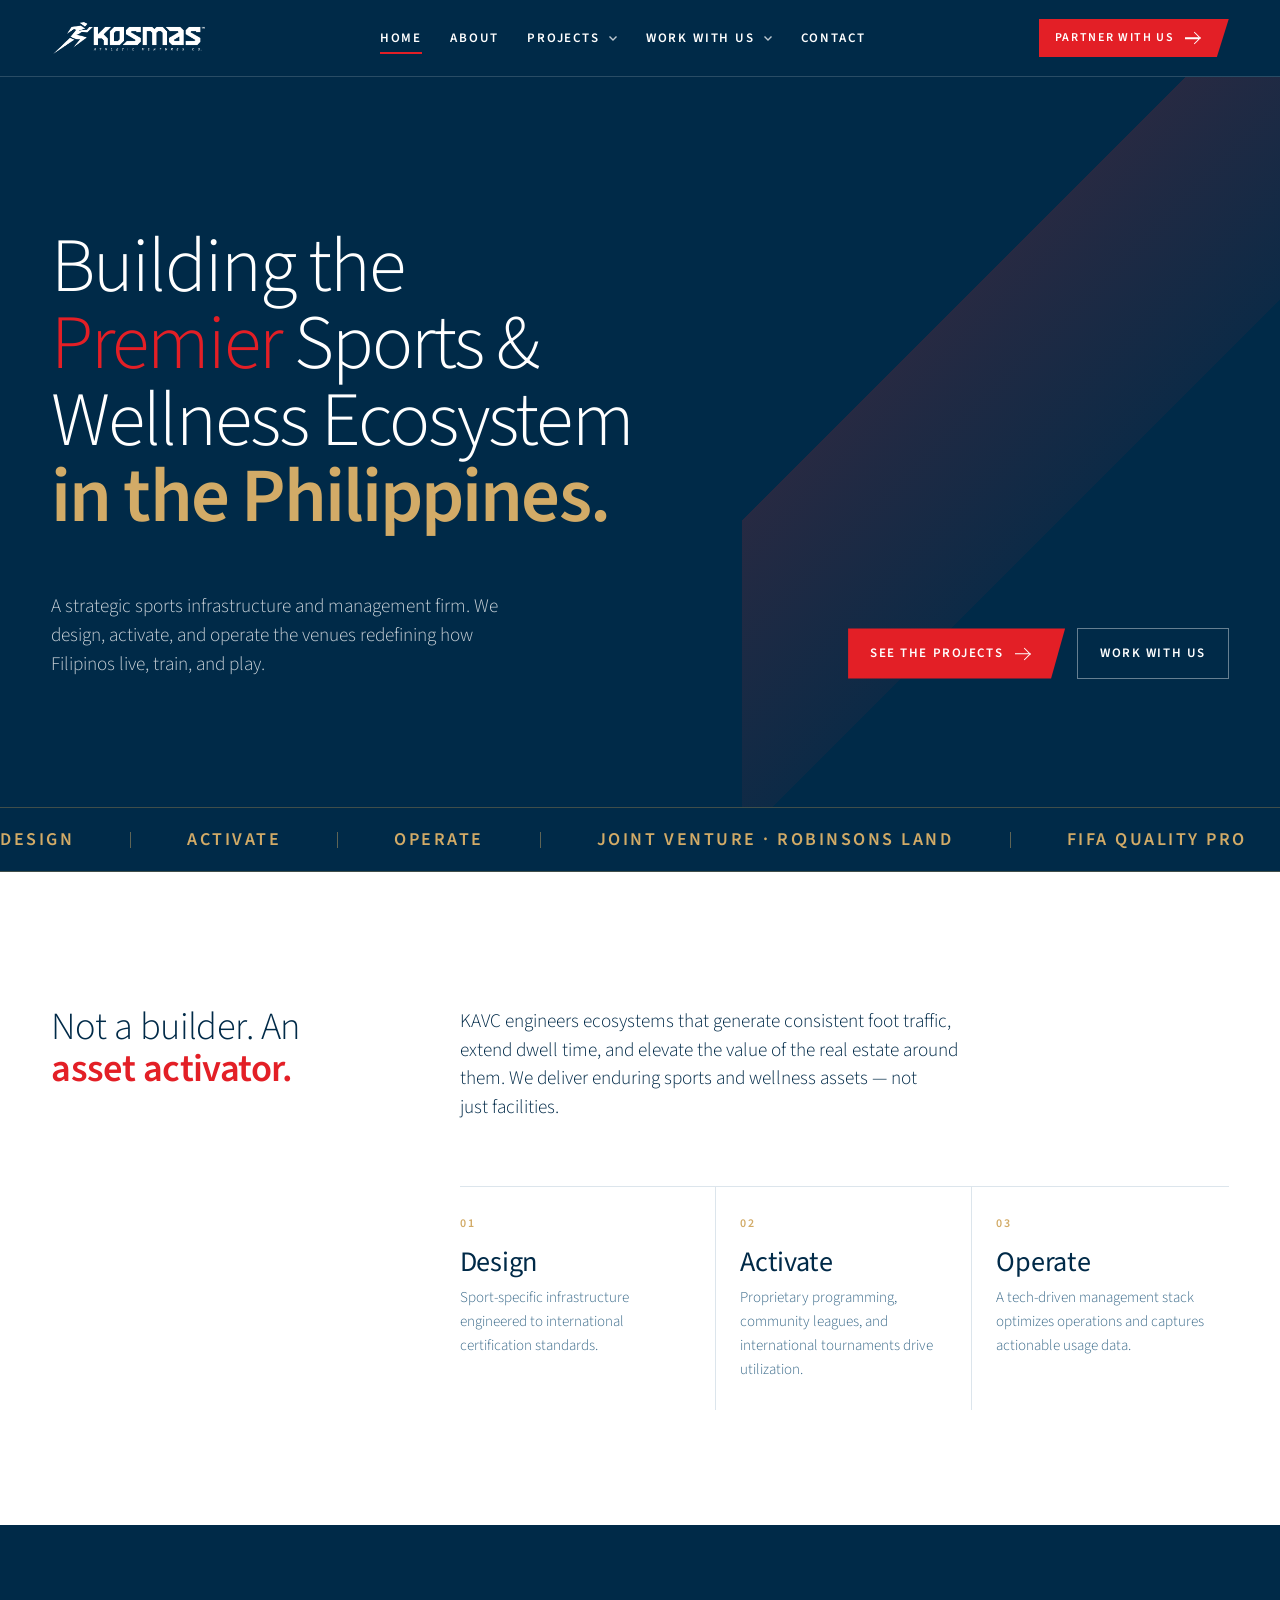
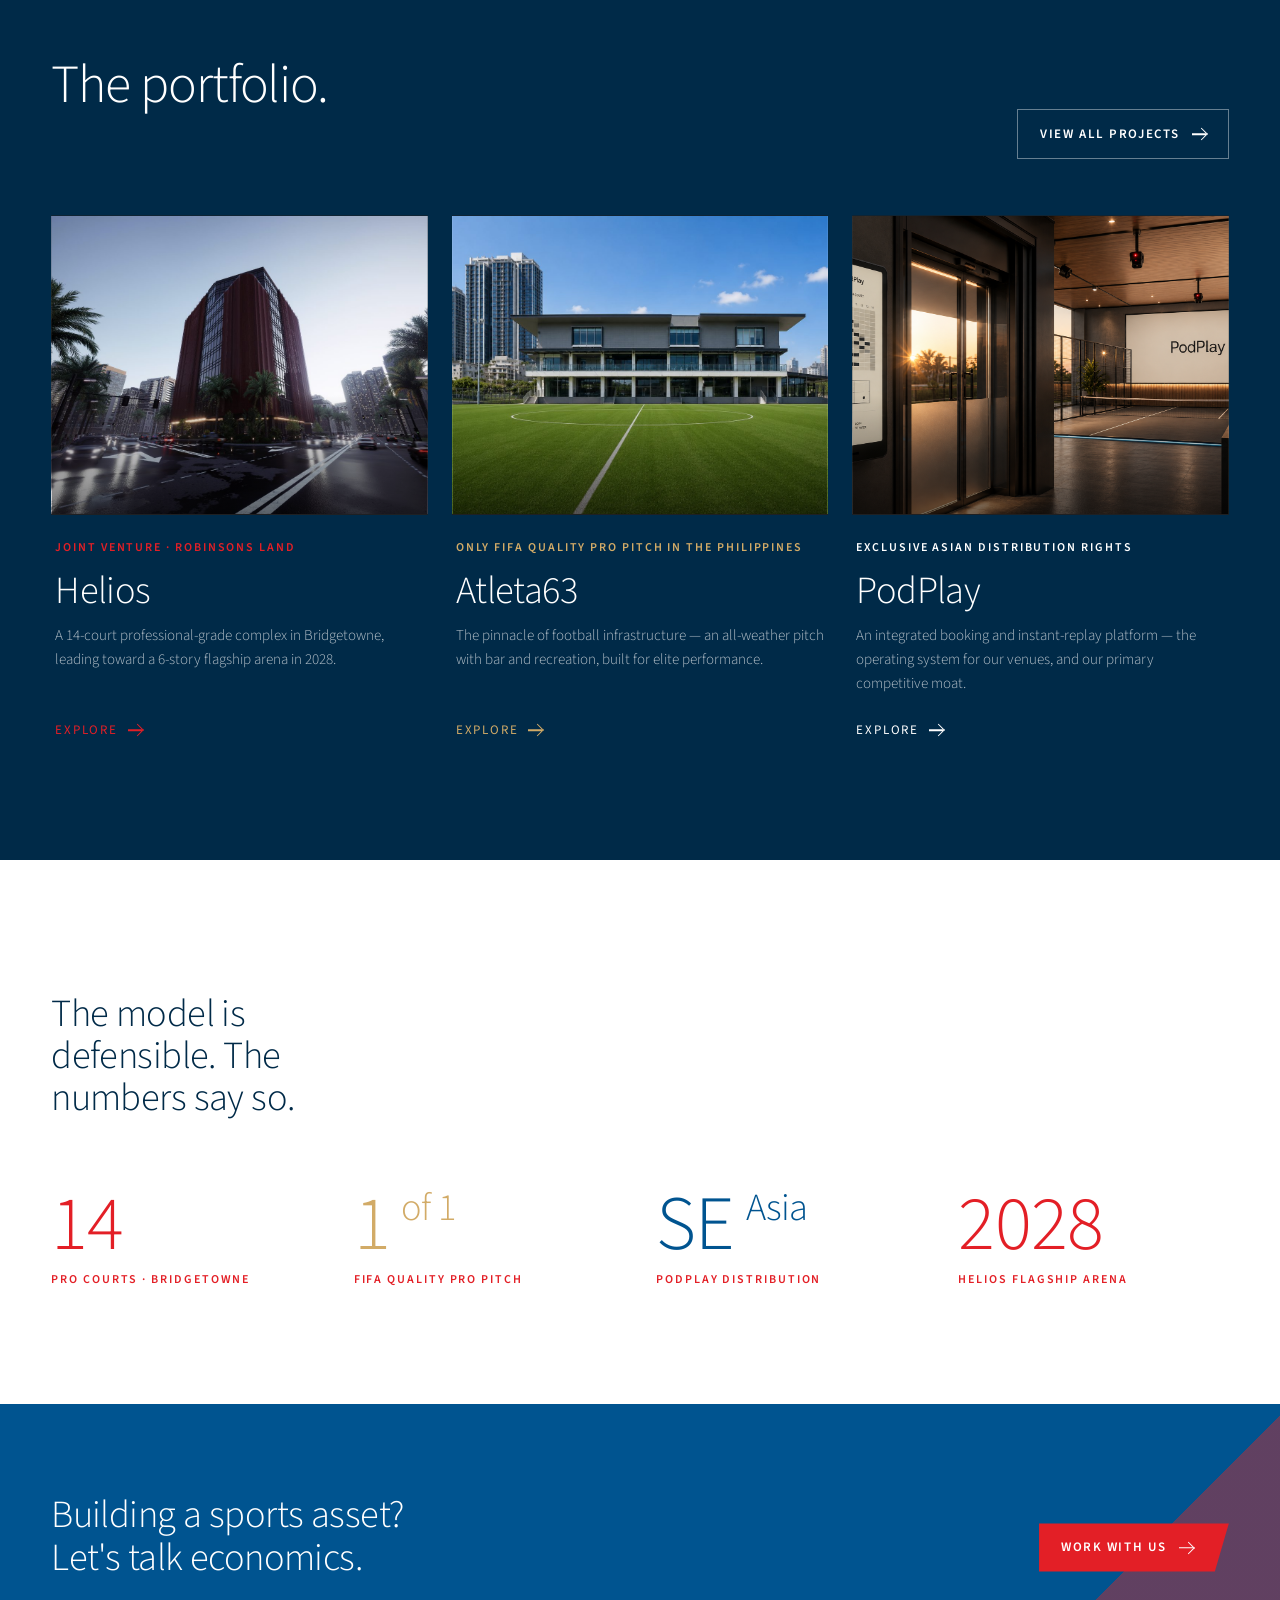
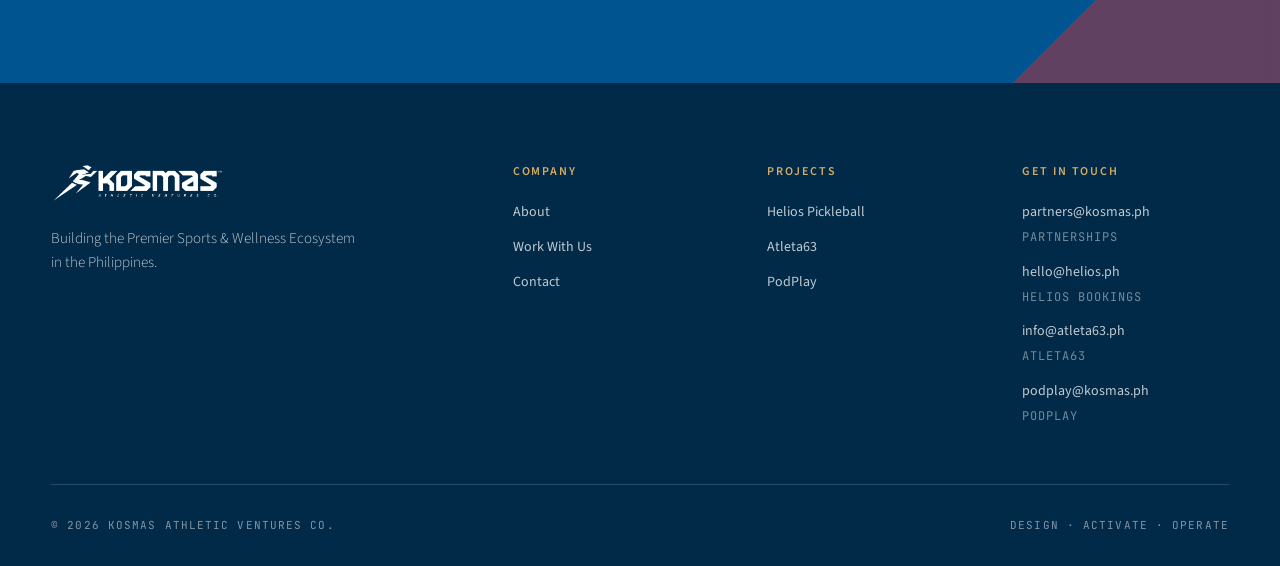
==== general/company/website/site/index.html @ 508c0d1a "add: Kosmas website source (KAN-22) + Netlify deploy config - general/company/website/site/  -> Netl" ====
<!DOCTYPE html>
<html>
<head>
  <meta charset="utf-8">
  <title>Kosmas Athletic Ventures Co. — Dev</title>
  <style>
    * { margin: 0; padding: 0; box-sizing: border-box; }
    body { background: #005490; display: flex; align-items: center; justify-content: center; min-height: 100vh; font-family: -apple-system, BlinkMacSystemFont, sans-serif; }
    #__bundler_loading { position: fixed; bottom: 20px; right: 20px; font: 13px/1.4 -apple-system, BlinkMacSystemFont, sans-serif; color: #666; background: #fff; padding: 8px 14px; border-radius: 8px; box-shadow: 0 1px 4px rgba(0,0,0,0.12); z-index: 10000; }
    #__bundler_thumbnail { position: fixed; inset: 0; width: 100%; height: 100%; display: flex; align-items: center; justify-content: center; background: #005490; z-index: 9999; }
    #__bundler_thumbnail svg { width: 100%; height: 100%; object-fit: contain; }
    #__bundler_placeholder { color: #999; font-size: 14px; }
  </style>
  <noscript>
    <style>#__bundler_loading { display: none; }</style>
    <div style="position:fixed;bottom:12px;left:12px;font:13px/1.4 -apple-system,BlinkMacSystemFont,sans-serif;color:#999;background:rgba(255,255,255,0.9);padding:6px 12px;border-radius:6px;box-shadow:0 1px 4px rgba(0,0,0,0.08);z-index:10000;">
      This page requires JavaScript to display.
    </div>
  </noscript>
</head>
<body>
  <div id="__bundler_thumbnail">
    <svg viewBox="0 0 240 240" xmlns="http://www.w3.org/2000/svg">
      <rect width="240" height="240" fill="#005490"></rect>
      <polygon points="0,0 120,0 0,90" fill="#E31F26"></polygon>
      <text x="120" y="135" font-family="Source Sans 3, sans-serif" font-size="56" font-weight="300" fill="#FFFFFF" text-anchor="middle" letter-spacing="2">KOSMAS</text>
      <text x="120" y="165" font-family="Source Sans 3, sans-serif" font-size="14" font-weight="600" fill="#D2AB67" text-anchor="middle" letter-spacing="4">ATHLETIC VENTURES</text>
    </svg>
  </div>
  <div id="__bundler_loading">Unpacking...</div>

  <script>
    
document.addEventListener('DOMContentLoaded', async function() {
  const loading = document.getElementById('__bundler_loading');
  function setStatus(msg) { if (loading) loading.textContent = msg; }

  // Error sink persists across replaceWith since it's on window, not the DOM.
  window.addEventListener('error', function(e) {
    var p = document.body || document.documentElement;
    var d = document.getElementById('__bundler_err') || p.appendChild(document.createElement('div'));
    d.id = '__bundler_err';
    d.style.cssText = 'position:fixed;bottom:12px;left:12px;right:12px;font:12px/1.4 ui-monospace,monospace;background:#2a1215;color:#ff8a80;padding:10px 14px;border-radius:8px;border:1px solid #5c2b2e;z-index:99999;white-space:pre-wrap;max-height:40vh;overflow:auto';
    d.textContent = (d.textContent ? d.textContent + String.fromCharCode(10) : '') +
      '[bundle] ' + (e.message || e.type) +
      (e.filename ? ' (' + e.filename.slice(0, 60) + ':' + e.lineno + ')' : '');
  }, true);

  try {
    const manifestEl = document.querySelector('script[type="__bundler/manifest"]');
    const templateEl = document.querySelector('script[type="__bundler/template"]');
    if (!manifestEl || !templateEl) {
      setStatus('Error: missing bundle data');
      console.error('[bundler] Missing script tags — manifestEl:', !!manifestEl, 'templateEl:', !!templateEl);
      return;
    }

    const manifest = JSON.parse(manifestEl.textContent);
    let template = JSON.parse(templateEl.textContent);

    const uuids = Object.keys(manifest);
    setStatus('Unpacking ' + uuids.length + ' assets...');

    const blobUrls = {};
    await Promise.all(uuids.map(async (uuid) => {
      const entry = manifest[uuid];
      try {
        const binaryStr = atob(entry.data);
        const bytes = new Uint8Array(binaryStr.length);
        for (let i = 0; i < binaryStr.length; i++) bytes[i] = binaryStr.charCodeAt(i);

        let finalBytes = bytes;
        if (entry.compressed) {
          if (typeof DecompressionStream !== 'undefined') {
            const ds = new DecompressionStream('gzip');
            const writer = ds.writable.getWriter();
            const reader = ds.readable.getReader();
            writer.write(bytes);
            writer.close();
            const chunks = [];
            let totalLen = 0;
            while (true) {
              const { done, value } = await reader.read();
              if (done) break;
              chunks.push(value);
              totalLen += value.length;
            }
            finalBytes = new Uint8Array(totalLen);
            let offset = 0;
            for (const chunk of chunks) { finalBytes.set(chunk, offset); offset += chunk.length; }
          } else {
            console.warn('DecompressionStream not available, asset ' + uuid + ' may not render');
          }
        }

        blobUrls[uuid] = URL.createObjectURL(new Blob([finalBytes], { type: entry.mime }));
      } catch (err) {
        console.error('Failed to decode asset ' + uuid + ':', err);
        blobUrls[uuid] = URL.createObjectURL(new Blob([], { type: entry.mime }));
      }
    }));

    const extResEl = document.querySelector('script[type="__bundler/ext_resources"]');
    const extResources = extResEl ? JSON.parse(extResEl.textContent) : [];
    const resourceMap = {};
    for (const entry of extResources) {
      if (blobUrls[entry.uuid]) resourceMap[entry.id] = blobUrls[entry.uuid];
    }

    setStatus('Rendering...');
    for (const uuid of uuids) template = template.split(uuid).join(blobUrls[uuid]);

    // Strip integrity + crossorigin — blob URLs from a file:// document inherit
    // a null origin, so crossorigin forces a CORS fetch that SRI then rejects.
    // The manifest bytes are ours; SRI protects against CDN compromise, not this.
    template = template.replace(/\s+integrity="[^"]*"/gi, '').replace(/\s+crossorigin="[^"]*"/gi, '');

    const resourceScript = '<script>window.__resources = ' +
      JSON.stringify(resourceMap).split('</' + 'script>').join('<\\/' + 'script>') +
      ';</' + 'script>';
    // Inject after <head> so the DOCTYPE stays first; prepending the script
    // would push the parser into quirks mode. DOMParser always emits a <head>
    // (synthesizing one if the source HTML omitted it) but may carry
    // attributes through, so match the full opening tag. slice() rather than
    // replace() keeps us clear of $-pattern substitution in resourceScript.
    const headOpen = template.match(/<head[^>]*>/i);
    if (headOpen) {
      const i = headOpen.index + headOpen[0].length;
      template = template.slice(0, i) + resourceScript + template.slice(i);
    }

    // Parse the template and swap the root element. Scripts inserted via
    // DOMParser/replaceWith are inert per spec — re-create each with
    // createElement so they execute, awaiting onload for src scripts to
    // preserve ordering (React before ReactDOM before Babel before text/babel).
    const doc = new DOMParser().parseFromString(template, 'text/html');
    document.documentElement.replaceWith(doc.documentElement);
    const dead = Array.from(document.scripts);
    for (const old of dead) {
      const s = document.createElement('script');
      for (const a of old.attributes) s.setAttribute(a.name, a.value);
      s.textContent = old.textContent;
      // text/babel scripts with a src: fetch and inline. transformScriptTags
      // does XHR against the src, but blob:null/ from a file:// origin is
      // silently dropped. Inlining makes it a plain inline babel script,
      // which transformScriptTags handles unconditionally.
      if ((s.type === 'text/babel' || s.type === 'text/jsx') && s.src) {
        const r = await fetch(s.src);
        s.textContent = await r.text();
        s.removeAttribute('src');
      }
      const p = s.src ? new Promise(function(r) { s.onload = s.onerror = r; }) : null;
      old.replaceWith(s);
      if (p) await p;
    }
    // Babel standalone auto-transforms type=text/babel on DOMContentLoaded,
    // which fired before we swapped the document. Trigger manually if present.
    if (window.Babel && typeof window.Babel.transformScriptTags === 'function') {
      window.Babel.transformScriptTags();
    }
  } catch (err) {
    setStatus('Error unpacking: ' + err.message);
    console.error('Bundle unpack error:', err);
  }
});

  </script>

  <script type="__bundler/manifest">
{"abbbc58f-84c5-4ae0-a3ba-e3c9ffb75ce7":{"mime":"image/png","compressed":false,"data":"[base64]/HPbyVt6qSd/p826eram1EfEXFEQQYVFKQweCEMDIggiKIgCIoiymDb6UkmkyFOZqbViGYc0nF6Oki8MRdCczHQghctgs2NLSxShJUHErCFVhIa2qY/2XXHOXOaNmcl55zv+e39esGP9awHzj7viw/7Zm1YrfceAAAAAAAAAAAAAAAAAAAAAAAAAAAAAAAAAAAAAAAAAAAAAAB4o6Y3/[base64]/LQvK3PVvcCAAAAAAAAAAAAAAAAAAAAAAAAAAAAAAAAAABw8/TeqxMYSDMY9mitVScAAAAAAAAAN9FxOfxUkiXJ6fn15Py8+t27b/BHvZLk00l+ed7W7RZnAwAAAAAAAAAAAAAAAAAAAAAAAAAAAAAAAAAAcBv03qsTGEgzGPZorVUnAAAAAAAAADfouBzuTnJ/kpPrzpLk9Pzz227yf/vdJE8keXje1u0m/[base64]/JdefV79+Sy+elJI8leXTe1q9XxwAAAAAAAAAAAAAAAAAAAAAAAAAAAAAAAAAAAPCj9d6rExhIMxj2aK1VJwAAAAAAAMAd4bgc3pHk5JqzJDm95v6DZ4/YqjvvYC8leSzJo/O2fr06BgAAAAAAAAAAAAAAAAAAAAAAAAAAAAAAAAAAgB/We69OYCDNYNijNe/9BAAAAAAA4HI4LoefSnKaZElycn6Wa757d3XjBfFSkl9P8pvztn6zOgYAAAAAAAAAAAAAAAAAAAAAAAAAAAAAAAAAAIA/0HuvTmAgzWDYo7VWnQAAAAAAAABv2nE53J3kQ0lOrjlLktNrrvdUd14y30ryybMzb+s3q2MAAAAAAAAAAAAAAAAAAAAAAAAAAAAAAAAAAABIeu/VCQykGQx7tNaqEwAAAAAAAOB1HZfDH0ly8hpnSXKa5P4kd1V38pq+leQ3zs68rS9WxwAAAAAAAAAAAAAAAAAAAAAAAAAAAAAAAAAAAFxmvffqBAbSDIY9WmvVCQAAAAAAAJDjcnhPkpPrzpLk9Pz6/[base64]/P2/rt6hgAAAAAAAAAAAAAAAAAAAAAAAAAAAAAAAAAAIDLoPdencBAmsGwR2utOgEAAAAAAIA73HE5/GSSk/OzJDm97npfdSNDeyHJI0ken7f129UxAAAAAAAAAAAAAAAAAAAAAAAAAAAAAAAAAAAAF1nvvTqBgTSDYY/WWnUCAAAAAAAAxY7L4YNJliQn151Xv3tXdSOXwgtJHkjyxLyt36mOAQAAAAAAAAAAAAAAAAAAAAAAAAAAAAAAAAAAuIh679UJDKQZDHu01qoTAAAAAAAAuIWOy+HuJHOSk/OzJDk9v7763T3VnXCN55I8nOSJeVu/Ux0DAAAAAAAAAAAAAAAAAAAAAAAAAAAAAAAAAABwkfTeqxMYSDMY9mitVScAAAAAAADwJhyXw08kObnuLElOz68fSjJVd8Ib8FySB5P8zryt36uOAQAAAAAAAAAAAAAAAAAAAAAAAAAAAAAAAAAAuAh679UJDKQZDHu01qoTAAAAAAAA+DGOy+G9SU6uOUuS0/[base64]/Pb9+OMnd1Z0wmK8meTDJk/[base64]/PryTXnrdWdwA17JskDSZ6at9WDcwAAAAAAAAAAAAAAAAAAAAAAAAAAAAAAAAAAgNfQu9e9ceOawbBHa606AQAAAAAA4JY4Lod7k5wkWZKcXnc9+/7+JFN1J3DTPZPkY/O2/tfqEAAAAAAAAAAAAAAAAAAAAAAAAAAAAAAAAAAAgDtN7706gYE0g2GP1lp1AgAAAAAAwBtyXA7vS3JyfpYkp+fXV797b3UjUOpLSa7M2/q56hAAAAAAAAAAAAAAAAAAAAAAAAAAAAAAAAAAAIA7Re+9OoGBNINhj9ZadQIAAAAAAMAPOS6Hu5Lcl+Q0yZLk5Pxce/[base64]/r56hAAAAAAAAAAAAAAAAAAAAAAAAAAAAAAAAAAAIDbrfdencBAmsGwR2utOgEAAAAAABjMcTmcPWD4QJLTJCfnZ7nm89n5yepOgNfx+0k+Nm/rF6tDAAAAAAAAAAAAAAAAAAAAAAAAAAAAAAAAAAAAbpfee3UCA2kGwx6tnb33FgAAAAAA4A8cl8Nbknw4yZLk9Px6cs05u39rdSfATfJ0kivztn6xOgQAAAAAAAAAAAAAAAAAAAAAAAAAAAAAAAAAAOBW671XJzCQZjDs0VqrTgAAAAAAAG6z43J4e5Ilycn5Ob3u/v6zxwjVnQC32dNJ/uW8rf+jOgQAAAAAAAAAAAAAAAAAAAAAAAAAAAAAAAAAAOBW6b1XJzCQZjDs0Zp34gIAAAAAwEV1XA4/k+QjSZYkJ9ec91S3AdzBnkrywLytX64OAQAAAAAAAAAAAAAAAAAAAAAAAAAAAAAAAAAAuNl679UJDKQZDHu01qoTAAAAAACAW+S4HN6W5JEk/7i6BWBATyW5Mm/rM9UhAAAAAAAAAAAAAAAAAAAAAAAAAAAAAAAAAAAAN0vvvTqBgTSDYY/[base64]/muTBeVufrY4BAAAAAAAAAAAAAAAAAAAAAAAAAAAAAAAAAADYq/ez17LBjWkGwx6tteoEAAAAAADgNjsuhz+W5GqSn61uARjUK+e/Rx+at/[base64]/m1eVu/[base64]/EJ1C8AF860kn0zyG/O2/p/qGAAAAAAAAAAAAAAAAAAAAAAAAAAAAAAAAAAA4OLqvVcnMJBmMOzRWqtOAAAAAAAABnNcDn8nyb9J8vbqFoAL5htJHk3y2LytL1bHAAAAAAAAAAAAAAAAAAAAAAAAAAAAAAAAAAAAF0/vvTqBgTSDYY/WWnUCAAAAAAAwoONy+OkkV5P8heoWgAvoG0keTfLYvK0vVscAAAAAAAAAAAAAAAAAAAAAAAAAAAAAAAAAAAAXR++9OoGBNINhj9ZadQIAAAAAADCo43K4K8lHk/xSkrPPANxc/zvJw0ken7f129UxAAAAAAAAAAAAAAAAAAAAAAAAAAAAAAAAAADA+Hrv1QkMpBkMe7TWqhMAAAAAAIDBHZfDzyb5bJI/Wt0CcEG9kOSRJI/P2/rt6hgAAAAAAAAAAAAAAAAAAAAAAAAAAAAAAAAAAGBcvffqBAbSDIY9WmvVCQAAAAAAwAVwXA5vT/KbSf5+dQvABfZCkl9J8lvztn6nOgYAAAAAAAAAAAAAAAAAAAAAAAAAAAAAAAAAABhP7706gYE0g2GP1lp1AgAAAAAAcIEcl8PPJ/ntJO+tbgG4wJ5L8nCSJ+Zt/U51DAAAAAAAAAAAAAAAAAAAAAAAAAAAAAAAAAAAMI7ee3UCA2kGwx6tteoEAAAAAADggjkuh/[base64]/O2fq86BgAAAAAAAAAAAAAAAAAAAAAAAAAAAAAAAAAAuPP03qsTGEgzGPZorVUnAAAAAAAAF9xxOdyT5KEk/+zs8UR1D8AlsCb5RJIn5239fnUMAAAAAAAAAAAAAAAAAAAAAAAAAAAAAAAAAABw5+i9VycwkGYw7NGad9cCAAAAAAC3x3E5/NUkv5vkQ9UtAJfEV5M8mOTJeVu/Xx0DAAAAAAAAAAAAAAAAAAAAAAAAAAAAAAAAAADU671XJzCQZjDs0VqrTgAAAAAAAC6R43J4d5J/n+RvVLcAXCJfTfLRJP9l3lZ/VAAAAAAAAAAAAAAAAAAAAAAAAAAAAAAAAAAAAJdY715pxo1rBsMerbXqBAAAAAAA4BI6Loe/neSxJO+obgG4RJ5J8kCSp+Zt9ccFAAAAAAAAAAAAAAAAAAAAAAAAAAAAAAAAAABwCfXuVWbcuGYw7NFaq04AAAAAAAAuqeNyOE1yNclfqm4BuGSeSXJl3tanqkMAAAAAAAAAAAAAAAAAAAAAAAAAAAAAAAAAAIDbq/dencBAmsGwR2utOgEAAAAAALjEjsvhriS/mORKkrurewAumS+d/f6dt/Vz1SEAAAAAAAAAAAAAAAAAAAAAAAAAAAAAAAAAAMDt0XuvTmAgzWDYo7VWnQAAAAAAAJDjcvjzST6b5I9XtwBcQl9KcmXe1s9VhwAAAAAAAAAAAAAAAAAAAAAAAAAAAAAAAAAAALdW7706gYE0g2GP1lp1AgAAAAAAwA8cl8O9SX49yT+obgG4pP5bko/P2/r56hAAAAAAAAAAAAAAAAAAAAAAAAAAAAAAAAAAAODW6L1XJzCQZjDs0VqrTgAAAAAAAPhDjsvhryd5Isn7qlsALqkvJLkyb+vnq0MAAAAAAAAAAAAAAAAAAAAAAAAAAAAAAAAAAICbq/dencBAmsGwR2utOgEAAAAAAOCHHJfDB5J8Oslfq24BuMS+kOQX5239YnUIAAAAAAAAAAAAAAAAAAAAAAAAAAAAAAAAAABwc/TeqxMYSDMY9mitVScAAAAAAAC8puNyOHuQ8Q+TPJrkbdU9AJfY00muzNv6xeoQAAAAAAAAAAAAAAAAAAAAAAAAAAAAAAAAAADgzem9VycwkGYw7NHa2ftoAQAAAAAA7lzH5fAnk3w2yZ+tbgG45J5O8vF5W/97dQgAAAAAAAAAAAAAAAAAAAAAAAAAAAAAAAAAAPDG9N6rExhIMxj2aK1VJwAAAAAAALyu43J4a5IHk/yLs0cc1T0Al9xTSR6Yt/[base64]/WWnUCAAAAAADAG3JcDn8ryb9N8s7qFgBy9scKTyZ5cN7Wr1THAAAAAAAAAAAAAAAAAAAAAAAAAAAAAAAAAAAAr633s1ePwY1pBsMerbXqBAAAAAAAgDfsuBxOkvxukr9c3QLAD5z90cJ/SvJL87Y+Wx0DAAAAAAAAAAAAAAAAAAAAAAAAAAAAAAAAAAD8Yb2fvXIMbkwzGPZorVUnAAAAAAAAvCnH5XBXkn+e5JeT3F3dA8APvJLkapKH5m19tjoGAAAAAAAAAAAAAAAAAAAAAAAAAAAAAAAAAAD4f3rv1QkMpBkMe7TWqhMAAAAAAABuiuNy+HNJfi/Jn6huAeD/eyXJ1SQPzNv6v6pjAAAAAAAAAAD4v+zdeZQueV3n+c8v2WRHFkUIAsS8UbgA4jZQqGijyGJhu7VOj+3YKGi7taDjqIyyaMsp3EBZxKWAsopuW9HxODoKOh437OmxbewFJdo1CARaaAWhCqqo+s3JMavnUtRyn6p77zcj8/U653sinryZT7z/+NZz78mocwIAAAAAAAAAAAAAAAAAAAAAAICTrvdencCGNAvDLlpr1QkAAAAAAABnzTpOd0ryA0m+proFgA9wdZJLknzvsMxLdQwAAAAAAAAAAAAAAAAAAAAAAAAAAAAAAAAAAJxUvffqBDakWRh20VqrTgAAAAAAADjr1nF6UpJLknxYdQsAH+Dqw8/[base64]/mGZ314dAwAAAAAAAAAAAAAAAAAAAAAAAAAAAAAAAAAAx03vvTqBDWkWhl201qoTAAAAAAAAzqt1nD4tyU8leWB1CwA36j1JXpTk4mGZ/6Y6BgAAAAAAAAAAAAAAAAAAAAAAAAAAAAAAAAAAjovee3UCG9IsDLtorVUnAAAAAAAAnHfrON09yYuT/E/[base64]/U2S5yd50bDM766OAQAAAAAAAAAAAAAAAAAAAAAAAAAAAAAAAACArem9VyewIc3CsIvWWnUCAAAAAABAuXWc9pJ8S5LvTnL76h4AbtY7knx/khcNy/zu6hgAAAAAAAAAAAAAAAAAAAAAAAAAAAAAAAAAANiK3nt1AhvSLAy7aK1VJwAAAAAAABwZ6zg9IsnlST66ugWAM/KOJN+b5KXDMl9ZHQMAAAAAAAAAAAAAAAAAAAAAAAAAAAAAAAAAAEdd7706gQ1pFoZdtNaqEwAAAAAAAI6UdZzumOT5Sb6+ugWAM/[base64]/dQwAAAAAAAAAAAAAAAAAAAAAAAAAAAAAAAAAAFTpvVcnsCHNwrCL1lp1AgAAAAAAwGas43TbJM9K8h1J9qp7ANjZnyb5niSXDcv8/uoYAAAAAAAAAAAAAAAAAAAAAAAAAAAAAAAAAAA433rv1QlsSLMw7KK1Vp0AAAAAAACwOes4PTrJTyX5yOoWAG6RP03ynUl+eljma6tjAAAAAAAAAAAAAAAAAAAAAAAAAAAAAAAAAADgfOm9VyewIc3CsIvWWnUCAAAAAADAJq3jdLckP5Lky6tbALjF/[base64]/[base64]/zz6ggAAAAAAAAAAAAAAAAAAAAAAAAAAAAAAAAAAICjovXeqxvYkNZadQIAAAAAAMCxtY7T45K8IslHVLcAcJN+O8njhmV+b3UIAAAAAAAAAAAAAAAAAAAAAAAAAAAAAAAAAACcS7336gQ2ZK86AAAAAAAAAPh7wzK/JslDk/x8dQsAN+o/J7loWOb3VocAAAAAAAAAAAAAAAAAAAAAAAAAAAAAAAAAAAAcJa33Xt3AhrTWqhMAAAAAAABOhHWcvjLJC5PcuboFgP9uTfKoYZkPjgAAAAAAAAAAAAAAAAAAAAAAAAAAAAAAAAAAcOz13qsT2JBmYdhFa606AQAAAAAA4MRYx2k/[base64]/xz1SEAAAAAAAAAAAAAAAAAAAAAAAAAAAAAAAAAAHC+9d6rE9iQveoAAAAAAAAA4OYNy/x7SR6e5OXVLQAnzNcNy/[base64]/apbADbmrUkuHJb5z6tDAAAAAAAAAAAAAAAAAAAAAAAAAAAAAAAAAADgqOi9VyewIXvVAQAAAAAAAMDZMyzzryd5aJKfrW4B2JB3JXnCsMx/[base64]/rMkn57ku5JcU90DcMQ8Y1jmf1UdAQAAAAAAAAAAAAAAAAAAAAAAAAAAAAAAAAAAcBy03nt1AxvSWqtOAAAAAAAA4BZax+lTklyeZL+6BeAI+KFhmZ9RHQEAAAAAAAAAAAAAAAAAAAAAAAAAAAAAAAAAAEdZ7706gQ3Zqw4AAAAAAAAAzo9hmf9tkkck+YnqFoBi/zLJN1dHAAAAAAAAAAAAAAAAAAAAAAAAAAAAAAAAAAAAHCet917dwIa01qoTAAAAAAAAOAvWcfqHSX48yb2rWwDOs19L8qRhma+qDgEAAAAAAAAAAAAAAAAAAAAAAAAAAAAAAAAAgKOu916dwIY0C8MuWmvVCQAAAAAAAJwl6zh9RJJLkjy+ugXgPHl9kscMy/yu6hAAAAAAAAAAAAAAAAAAAAAAAAAAAAAAAAAAANiC3nt1AhuyVx0AAAAAAAAA1BiW+S1JnpjkG5O8r7oH4Bz78yRPGJb5XdUhAAAAAAAAAAAAAAAAAAAAAAAAAAAAAAAAAAAAx1HrvVc3sCGtteoEAAAAAAAAzoF1nD4myauSPLy6BeAceHuSRw/LPFeHAAAAAAAAAAAAAAAAAAAAAAAAAAAAAAAAAADAlvTeqxPYkL3qAAAAAAAAAKDesMxvSPI/JPn+g/[base64]/aqAwAAAAAAAICjbVjmv0jymCTPTPL+6h6Am/FzSb6hOgIAAAAAAAAAAAAAAAAAAAAAAAAAAAAAAAAAAOCkab336gY2pLVWnQAAAAAAAEChdZw+KcnlSabqFoAb8DtJHjcs85XVIQAAAAAAAAAAAAAAAAAAAAAAAAAAAAAAAAAAcBz03qsT2JC96gAAAAAAAABgO4Zl/v0kn5DkZdUtANfzhiQXDct8ZXUIAAAAAAAAAAAAAAAAAAAAAAAAAAAAAAAAAADASdR679UNbEhrrToBAAAAAACAI2Idp4uS/GSS+1S3ACfem5M8cljmtToEAAAAAAAAAAAAAAAAAAAAAAAAAAAAAAAAAACOk957dQIbslcdAAAAAAAAAGzTsMy/mOShSX65ugU40d6Z5HOGZV6rQwAAAAAAAAAAAAAAAAAAAAAAAAAAAAAAAAAAAE6yveoAAAAAAAAAYLuGZX5bks9N8nVJrqzuAU6c9ya5aFjm/[base64]/SYJJcmGatbgGPpXwzL/L9VRwAAAAAAAAAAAAAAAAAAAAAAAAAAAAAAAAAAwHHXe69OYEP2qgMAAAAAAACA42dY5t9M8vAk/7K6BTh2XpHkO6sjAAAAAAAAAAAAAAAAAAAAAAAAAAAAAAAAAAAA+ECt9369L8GNa61VJwAAAAAAALAx6zj94yQvSXL36hZg8/7PJE8elvn91SEAAAAAAAAAAAAAAAAAAAAAAAAAAAAAAAAAAHAS9N6rE9iQZmHYRWutOgEAAAAAAIANWsfpgUkuTfLp1S3AZv0/ST5jWOYrqkMAAAAAAAAAAAAAAAAAAAAAAAAAAAAAAAAAAOCk6L1XJ7Ahe9UBAAAAAAAAwPE3LPNfJvnMJN+e5OrqHmBz/kuSJw3LfEV1CAAAAAAAAAAAAAAAAAAAAAAAAAAAAAAAAAAAADes9d5v5I/gg7XWqhMAAAAAAADYuHWcPiHJ5UkeUt0CbMLbklw4LPOfVYcAAAAAAAAAAAAAAAAAAAAAAAAAAAAAAAAAAMBJ03uvTmBD9qoDAAAAAAAAgJNlWOY/SPKJSV5a3QIceX+X5AnDMv9ZdQgAAAAAAAAAAAAAAAAAAAAAAAAAAAAAAAAAAAA3rfXeb+Zb4P/XWqtOAAAAAAAA4BhZx+lJSS5J8mHVLcCRc3WSJw3L/NrqEAAAAAAAAAAAAAAAAAAAAAAAAAAAAAAAAAAAOKl679UJbMhedQAAAAAAAABwcg3L/EtJPi7J/1HdAhw5XzEs82urIwAAAAAAAAAAAAAAAAAAAAAAAAAAAAAAAAAAADgzrfd+ht8KSWutOgEAAAAAAIBjah2nr0nyA0nuVN0ClPuWYZkPPg8AAAAAAAAAAAAAAAAAAAAAAAAAAAAAAAAAAIBCvffqBDakWRh20VqrTgAAAAAAAOAYW8fpgiSXJ/nE6hagzAuGZX56dQQAAAAAAAAAAAAAAAAAAAAAAAAAAAAAAAAAAJD03qsT2JC96gAAAAAAAACA6wzL/MYkj0ryvCTXVvcA591PJ3lGdQQAAAAAAAAAAAAAAAAAAAAAAAAAAAAAAAAAAAC7a733W/BjnFStteoEAAAAAAAAToh1nD41yWVJHljdApwXv57kicMyX1UdAgAAAAAAAAAAAAAAAAAAAAAAAAAAAAAAAAAA/L3ee3UCG7JXHQAAAAAAAABwQ4Zl/p0kD0tyWXULcM79YZIvHJb5quoQAAAAAAAAAAAAAAAAAAAAAAAAAAAAAAAAAAAAbpnWe7+FP8pJ1FqrTgAAAAAAAOAEWsfpS5O8NMk9qluAs+4vklw4LPNbqkMAAAAAAAAAAAAAAAAAAAAAAAAAAAAAAAAAAIAP1HuvTmBD9qoDAAAAAAAAAG7OsMz/KsnDkvxGdQtwVr09yeOHZX5LdQgAAAAAAAAAAAAAAAAAAAAAAAAAAAAAAAAAAAC3zt6t/HkAAAAAAACA82JY5jcl+awk35rkquoe4Fa7MslFwzK/sToEAAAAAAAAAAAAAAAAAAAAAAAAAAAAAAAAAACAW6/13s/C23BStNaqEwAAAAAAACDrOH18klcl+ejqFuAWuTbJk4dl/qXqEAAAAAAAAAAAAAAAAAAAAAAAAAAAAAAAAAAA4Mb13qsT2JC96gAAAAAAAACAXQ3L/[base64]/MMnTkrynuge4QT+f5OuqIwAAAAAAAAAAAAAAAAAAAAAAAAAAAAAAAAAAADg3Wu/9HL01x1FrrToBAAAAAAAAbtI6TqeSXJ7kk6tbgP/ud5M8bljmK6pDAAAAAAAAAAAAAAAAAAAAAAAAAAAAAAAAAACAM9d7r05gQ/aqAwAAAAAAAADOpmGZ/0uSC5N8T5Jrq3uA/FGSi4ZlvqI6BAAAAAAAAAAAAAAAAAAAAAAAAAAAAAAAAAAAgHOn9d7P4dtz3LTWqhMAAAAAAADgjK3jdGGSy5J8ZHULnFBvTvKoYZnfVB0CAAAAAAAAAAAAAAAAAAAAAAAAAAAAAAAAAADsrvdencCG7FUHAAAAAAAAAJwrwzK/LsnDk7yyugVOoHclefywzG+qDgEAAAAAAAAAAAAAAAAAAAAAAAAAAAAAAAAAAODca73383AZjovWWnUCAAAAAAAA3CLrOH1xkpcl+dDqFjgB3pfkccMy/1Z1CAAAAAAAAAAAAAAAAAAAAAAAAAAAAAAAAAAAcMv13qsT2JC96gAAAAAAAACA82FY5p9J8tAk/1d1Cxxz1yb5smGZf6s6BAAAAAAAAAAAAAAAAAAAAAAAAAAAAAAAAAAAgPNn7zxeCwAAAAAAAKDUsMxvTvJZSb45yVXVPXBMfdOwzD9bHQEAAAAAAAAAAAAAAAAAAAAAAAAAAAAAAAAAAMD51Xrv5/mSbFlrrToBAAAAAAAAzop1nB6W5PIkH1fdAsfI84Zl/o7qCAAAAAAAAAAAAAAAAAAAAAAAAAAAAAAAAAAA4OzovVcnsCF71QEAAAAAAAAAFYZl/g9JPjnJC6tb4Jh4ZZJnVkcAAAAAAAAAAAAAAAAAAAAAAAAAAAAAAAAAAABQo/Xeiy7NFrXWqhMAAAAAAADgrFvH6XFJXp7kftUtsFG/kuTJwzJfXR0CAAAAAAAAAAAAAAAAAAAAAAAAAAAAAAAAAACcPb336gQ2pFkYdtFaq04AAAAAAACAc2Idp3sl+bEkX1DdAhvz+0k+Y1jm91SHAAAAAAAAAAAAAAAAAAAAAAAAAAAAAAAAAAAAZ1fvvTqBDWkWhl201qoTAAAAAAAA4Jxax+kpSX44yZ2rW2AD/iTJhcMy/3V1CAAAAAAAAAAAAAAAAAAAAAAAAAAAAAAAAAAAcPb13qsT2JBmYdhFa606AQAAAAAAAM65dZw+KsllSR5Z3QJH2H9NcuGwzH9aHQIAAAAAAAAAAAAAAAAAAAAAAAAAAAAAAAAAAJwbvffqBDZkrzoAAAAAAAAA4KgZlvlPk3xakuckuaa6B46gdyd5wuF/KwAAAAAAAAAAAAAAAAAAAAAAAAAAAAAAAAAAAJDWe69uYENaa9UJAAAAAAAAcF6t4/[base64]/[base64]/nORHkty1ugVugSuTPHZY5t+rDgEAAAAAAAAAAAAAAAAAAAAAAAAAAAAAAAAAAGr13qsT2JC96gAAAAAAAACA42ZY5lcm+fgkr6tugR1dm+RLhmX+veoQAAAAAAAAAAAAAAAAAAAAAAAAAAAAAAAAAAAAtmWvOgAAAAAAAADgOBqW+c+SfHqS70ry/uoeOENfPSzzL1ZHAAAAAAAAAAAAAAAAAAAAAAAAAAAAAAAAAAAAsD2t917dwIa01qoTAAAAAAAAYHPWcfqUJJclOVXdAjfh2cMyP6c6AgAAAAAAAAAAAAAAAAAAAAAAAAAAAAAAAAAAODp679UJbMhedQAAAAAAAADAcTcs879N8glJfry6BW7Ejw/L/JzqCAAAAAAAAAAAAAAAAAAAAAAAAAAAAAAAAAAAALar9d6rG9iQ1lp1AgAAAAAAAGzaOk6fl+Qnkty7ugUO/UKSLxyW+ZrqEAAAAAAAAAAAAAAAAAAAAAAAAAAAAAAAAAAA4GjpvVcnsCHNwrCL1lp1AgAAAAAAAGzeOk4fkeSSJI+vbuHEe12Szx6W+YrqEAAAAAAAAAAAAAAAAAAAAAAAAAAAAAAAAAAA4OjpvVcnsCF71QEAAAAAAAAAJ82wzG9J8sQk35DkvdU9nFh/nOSiYZmvqA4BAAAAAAAAAAAAAAAAAAAAAAAAAAAAAAAAAABg+1rvvbqBDWmtVScAAAAAAADAsbKO08ckuTzJx1e3cKK8OcmFwzIv1SEAAAAAAAAAAAAAAAAAAAAAAAAAAAAAAAAAAMDR1XuvTmBD9qoDAAAAAAAAAE6yYZnfkOSRSb7v4J5/[base64]/XZJHJHlZdQubcbAzXzQs81XVIQAAAAAAAAAAAAAAAAAAAAAAAAAAAAAAAAAAABx/rfde3cCGtNaqEwAAAAAAAODEW8fpoiQ/meQ+1S0cWX+a5FHDMv91dQgAAAAAAAAAAAAAAAAAAAAAAAAAAAAAAAAAALBdvffqBDZkrzoAAAAAAAAAgN0My/yLSR6a5JerWziS/jrJ44dlPjgCAAAAAAAAAAAAAAAAAAAAAAAAAAAAAAAAAADAebF3fi4DAAAAAAAAwNk0LPPbknxukq9NcmV1D0fGe5I8YVjmP6kOAQAAAAAAAAAAAAAAAAAAAAAAAAAAAAAAAAAA4GRpvffqBjaktVadAAAAAAAAcM6t43SHJPunza8Py/z66i64Mes4PSTJq5I8orqFUlcnuWhY5l+tDgEAAAAAAAAAAAAAAAAAAAAAAAAAAAAAAAAAAI6H3nt1AhvSLAy7aK1VJwAAAAAAAJwV6zjdLslHJrkgyf7hTIfHBx7cGjnt269JcnGS7x6W+b2F2XBzO/3dSf6XJHvVPZT4imGZX1kdAQAAAAAAAAAAAAAAAAAAAAAAAAAAAAAAAAAAHB+99+oENqRZGHbR2unPjwUAAAAAADja1nG6bZIHJjl1ONNp5wdfv82Ob/nGJF85LPPvnqNkuNXWcXpMkkuTjNUtnFffNizzxdURAAAAAAAAAAAAAAAAAAAAAAAAAAAAAAAAAADA8dJ7r05gQ5qFYRetteoEAAAAAACAD7CO016SBybZTzIdHg/mIUkelOS2Z/mSBzfYXpTkO4ZlfvdZfm84K9ZxunuSlyT5x9UtnBc/PCzzP6+OAAAAAAAAAAAAAAAAAAAAAAAAAAAAAAAAAAAAjp/eDx7jCGemWRh20VqrTgAAAAAAAE6gdZwOblIMSfaTTIezf9rcviDrL5M8bVjm1xRcG87IOk7/[base64]/ytdUt3OLPmE8dlvmPqkMAAAAAAAAAAAAAAAAAAAAAAAAAAAAAAAAAAIDjr/[base64]/dencCGNAvDLlpr1QkAAAAAAMAtsI7THZLsJ5mudzyYobrvBPidJE8dlvmPq0Pghqzj9NVJfjDJnapbuFFfPSzzj1VHAAAAAAAAAAAAAAAAAAAAAAAAAAAAAAAAAAAAJ0vvvTqBDWkWhl201qoTAAAAAACAG7GO0+2TPDjJqST7SabDOTh/wMGv+qsbT7j3JXlOku8blvn91TFwfes4HXxeXJ7kk6pb+CDPGZb52dURAAAAAAAAAAAAAAAAAAAAAAAAAAAAAAAAAADAydN7r05gQ5qFYReted4uAAAAAABUWsfptkkelOSCJPuHc+rw9Zhkr7qRm/[base64]/[base64]/rA4BAAAAAAAAAAAAAAAAAAAAAAAAAAAAAAAAAADovVcnsCHNwrCL1lp1AgAAAAAAlFjH6V5JHpJk/3BOHc6U5C7VfRwrr0zyjGGZ/[base64]/PpcO5Z3QfX83NJvm5Y5rdWh8Dp1nH6kCTPT/[base64]/7I6BE63jtO9k/xEks+rbtmo7xuW+VurIwAAAAAAAAAAAAAAAAAAAAAAAAAAAAAAAAAAAG5I7706gQ1pFoZdtNaqEwAAAAAAOEHWcbp9ko9KMiXZT3LqtHlAdR8UeE+Sb0/y4mGZr62OgdOt4/RVSV6Q5M7VLRtyWZIvH5bZjXsAAAAAAAAAAAAAAAAAAAAAAAAAAAAAAAAAAOBI6t3j1jhzzcKwi9ZadQIAAAAAAMfMOk63S/KgJFOSU4dzcL6fZEyyV90IR9DvJvmqYZn/uDoETreO08Fn9+VJPqW6ZQNek+SiYZmvqg4BAAAAAAAAAAAAAAAAAAAAAAAAAAAAAAAAAAC4Mb336gQ2pFkYdtFaq04AAAAAAGCD1nG6TZIHJTl1OPuHxwuSPDDJwZ8Du3lfkucmef6wzO+vjoHrrON02yTfleSZSfaqe46oP0jyGcMy/111CAAAAAAAAAAAAAAAAAAAAAAAAAAAAAAAAAAAwE3pvVcnsCHNwrCL1lp1AgAAAAAAR9Q6TntJHpBkP8lDDo8HcyrJg5PcrroRjqnXJ3nKsMz/vjoETreO04VJLkvykdUtR8yfJXnUsMz/tToEAAAAAAAAAAAAAAAAAAAAAAAAAAAAAAAAAADg5vTeqxPYkGZh2EVrrToBAAAAAIBC6zgd/KJ4SLJ/[base64]/7k1w0LPOvVIcAAAAAAAAAAAAAAAAAAAAAAAAAAAAAAAAAAADsoveDxyTCmWkWhl201qoTAAAAAADYwTpO90wyJTmVZP9wLjh8fbfqPuCcelOSpw7L/KvVIXCddZwObjg+Pcnzktw+J8c/HZb5FdURAAAAAAAAAAAAAAAAAAAAAAAAAAAAAAAAAAAAu+q9VyewIc3CsIvWDp5zCQAAAADAUbKO092T7CeZDufg/NTh3LO6Dyj3yiTfPCzzO6pD4DrrOD0syWVJHprj7zuGZX5edQQAAAAAAAAAAAAAAAAAAAAAAAAAAAAAAAAAAMAt0XuvTmBDmoVhF6216gQAAAAAgBNpHae7Jtk/nCnJqcM5OL93dR9w5L0tydcPy/yz1SFwnXWcPiTJ85J8U46vHxmW+RurIwAAAAAAAAAAAAAAAAAAAAAAAAAAAAAAAAAAAG6p3nt1AhvSLAy7aK1VJwAAAAAAHFvrON0xyX6SKcmpw9k/PH5EdR9wLPx8kq8dlvmt1SFwnXWcPjvJK5LcL8fLq5N8ybDM11SHAAAAAAAAAAAAAAAAAAAAAAAAAAAAAAAAAAAA3FK99+oENqRZGHbRWqtOAAAAAADYtHWc7pBk/7R5yGnnQ3UfcCL8bZKnJ3nlsMxuFnIkrON0ryQ/luQLcjz8VpLHDcv8vuoQAAAAAAAAAAAAAAAAAAAAAAAAAAAAAAAAAACAW6N3jz7kzDULwy5aa9UJAAAAAABH3jpOt0vy4CRTkv3DmQ7nAQe/bq1uBEjy2iRPG5b5L6pD4DrrOP3TJD+c5C7Zrv+U5FOHZX5ndQgAAAAAAAAAAAAAAAAAAAAAAAAAAAAAAAAAAMCt1XuvTmBDmoVhF6151jMAAAAAwIF1nG6b5IFJTiW5IMn+4fmpw6/[base64]/VCWxIszDsorVWnQAAAAAAcFat43Twi88hyakk0+Fx/7S5fXUjwHnyviTfneTiYZnfXx0DB9ZxemSSy5J8VI62K5N89rDMv1sdAgAAAAAAAAAAAAAAAAAAAAAAAAAAAAAAAAAAcDb13qsT2JBmYdhFawfPlwYAAAAA2J51nO6fZP9wpsO57vWHVPcBHCF/mOQpwzL/QXUIHFjH6S5JXpDkK3M0XZvki4Zl/vnqEAAAAAAAAAAAAAAAAAAAAAAAAAAAAAAAAAAAgLOt916dwIY0C8MuWmvVCQAAAAAAN2odpw9LckGS/cOZkpw6nDtV9wFsyDVJvi/Jc4Zlfm91DBxYx+nzk/x4knvlaPlnwzL/aHUEAAAAAAAAAAAAAAAAAAAAAAAAAAAAAAAAAADAudB7r05gQ5qFYRetteoEAAAAAOCEW8fpXklOHc502vl+krtV9wEcM29M8tRhmX+7OgQOrON0vyQvT/K4HA3PHZb5WdURAAAAAAAAAAAAAAAAAAAAAAAAAAAAAAAAAAAA50rvvTqBDWkWhl201qoTAAAAAIATYB2nD02yn2Q6PB7MQw6P96juAzhhDm4ovjTJtw3L/[base64]/[base64]/zW6hBYx+meSX40yRefo0u8JcmFwzL/[base64]/[base64]/kmmJPunHa87v311HwAn2u8lecqwzH9cHQLrOH1KksuSnLoFP/6MYZl/6BxkAQAAAAAAAAAAAAAAAAAAAAAAAAAAAAAAAAAAbELvvTqBDWkWhl201qoTAAAAAOBEWcfpvklOJdlPMh3O/uHcqboPAG7CVUmem+T5wzJfXR3DybaO012S/ECSp+3wYz8wLPO3nMMsAAAAAAAAAAAAAAAAAAAAAAAAAAAAAAAAAACAI6/3Xp3AhjQLwy5aa9UJAAAAAHDsrON07yQXJNk/nFOnvb5LdR8A3Ep/mOQrh2X+d9UhsI7Tk5P8ZJKDf3/dlFcl+bJhmd1QBwAAAAAAAAAAAAAAAAAAAAAAAAAAAAAAAAAATrTePdaNM9csDLtorVUnAAAAAMAmreP0oUn2kzzk8Hgw0+HxHtV9AHCOXZPk+5M8e1jm/5e9/4GTLL/rev93n90k7AiZ7NDhX4oCZPYAP2j/gQOJYHYCRpQlg0mOwq6sfwhk0ioUf7Sb63WA4Xp7cnHhXLl30iDgZpcEoSLSZEActSOXqxJ+F7yYELxFIlie4J/EuSbCBjZu9X1UbHAT9s9MV3V/u6qfz8ejMj0zXVWv3tRunz71Od/vb5SO4WTr+vXHJPnbSb7wST7lHya5pzcePXrEaQAAAAAAAAAAAAAAAAAAAAAAAAAAAAAAAAAAAMfO3t5e6QQWyIoXDLdiZWWldAIAAAAAHFtdvz6d5GySux53q/d/PVO6DwCOgVGSV/TGo58qHcLJ1vXr6RuffyHJtyX5sMf91b9IcndvPHpvwTwAAAAAAAAAAAAAAAAAAAAAAAAAAAAAAAAAAIBjY29vr3QCC2TFC4ZbsbIy3V8SAAAAAE6url//riR37d/qJGf3b9OPP6p0HwAsgOkblK9J8o298ei9pWM42bp+/WlJXp/k9yX55STP741H/6F0FwAAAAAAAAAAAAAAAAAAAAAAAAAAAAAAAAAAwHGxtzfdhhBuzooXDLdiZWWldAIAAAAAHLquX9+R5Oz+7a4kn/K4339c6T4AWBL/Nskre+PR3y8dwsnW9etnJvlrSR7qjUe/VLoHAAAAAAAAAAAAAAAAAAAAAAAAAAAAAAAAAADgONnb2yudwAJZ8YLhVqysrJROAAAAAIC56Pr1M5PcleTs/u2u/VudpFe6DwBOkIeTfG1vPPpPpUMAAAAAAAAAAAAAAAAAAAAAAAAAAAAAAAAAAACAD7a3t1c6gQWy4gXDrVhZWSmdAAAAAAA3revXz0jyiUnq/dvZx/3aT1KVbgQAPuA/JvmLvfFoWDoEAAAAAAAAAAAAAAAAAAAAAAAAAAAAAAAAAAAA+O/29vZKJ7BAVrxguBUrKyulEwAAAADgg3T9+vYkn5Dkrv3b2ST1/m3657eVbgQAbtpOklf1xqN/VzoEAAAAAAAAAAAAAAAAAAAAAAAAAAAAAAAAAAAASPb29konsEBWvGC4FSsrK6UTAAAAADiBun5dJfn4JHcl+ZQkZ/dv099/cpLbSzcCAHPzniRfl+Rv98Yjb2YCAAAAAAAAAAAAAAAAAAAAAAAAAAAAAAAAAABAQXt7thbk5q14wXArVlZWSicAAAAAsKS6fj09+dRLcnb/9qmP+3h6e2bpRgDgSP2jJF/VG49+uXQIAAAAAAAAAAAAAAAAAAAAAAAAAAAAAAAAAAAAnFR7e3ulE1ggK14w3IqVlene5gAAAABwcF2//tgkdZKzSe76kNuHle4DAI6VX0/yPyb5m73xaFI6BgAAAAAAAAAAAAAAAAAAAAAAAAAAAAAAAAAAAE6avb290gkskBUvGG7FyspK6QQAAAAAFkDXr5+bpE5y1/5t+vHZ/duHl+4DABbOTyf5873x6BdLhwAAAAAAAAAAAAAAAAAAAAAAAAAAAAAAAAAAAMBJsre3VzqBBbLiBcOtWFlZKZ0AAAAAwDHR9euPTHLX/u3s/q+fsv/xs0v3AQBL59Ek35rk1b3x6P2lYwAAAAAAAAAAAAAAAAAAAAAAAAAAAAAAAAAAAOAk2NvbK53AAlnxguFWrKyslE4AAAAA4Ah1/fp0krNJPnX/1+ntrv3bmdJ9AMCJ9PNJXtEbj/6v0iEAAAAAAAAAAAAAAAAAAAAAAAAAAAAAAAAAAACw7Pb29konsEBWvGC4FSsrK6UTAAAAAJizrl9/RJKz+7d6//ZbH6+W7gMAeAKPJXkgyTf1xqPfKB0DAAAAAAAAAAAAAAAAAAAAAAAAAAAAAAAAAAAAy2pvb690AgtkxQuGW7GyslI6AQAAAIAD6Pr1HUnqJGeT3LV/O7v/Zx9Tug8A4IB+KclX9MajnyodAgAAAAAAAAAAAAAAAAAAAAAAAAAAAAAAAAAAAMtob2+vdAILZMULhluxsrJSOgEAAACAJ9H162clObt/uyvJpzzu973SfQAAh+hqkm/sjUfvLR0CAAAAAAAAAAAAAAAAAAAAAAAAAAAAAAAAAAAAy2Rvb690AgtkxQuGW7GyslI6AQAAAOBE6/r1M5P87iR3JTm7f/vU/V8/fnoKp3QjAEAh/zbJK3vj0d8vHQIAAAAAAAAAAAAAAAAAAAAAAAAAAAAAAAAAAADLYm9vr3QCC2TFC4ZbsbJiX3YAAACAw9b169uTfEKSev92Nsld+7fpn99WuhEA4Bj7/iSD3nj0n0qHAAAAAAAAAAAAAAAAAAAAAAAAAAAAAAAAAAAAwKLb29srncACWfGC4VasrKyUTgAAAABYCl2/vi1JP8nZJHWSu/Zv048/[base64]/zjJV/bGo18uHQIAAAAAAAAAAAAAAAAAAAAAAAAAAAAAAAAAAACLYm9vr3QCC2TFC4ZbsbKyUjoBAAAA4NB0/fojk9yV5FOSnN3/[base64]/dvn5rkTOk+AACK++wk/6Lr1/9Tkiu98ej9pYMAAAAAAAAAAAAAAAAAAAAAAAAAAAAAAAAAAIDFc+bC5duT9Ep3LKobO5d+5Rj+c//VGzuXHs2COXPh8ocl+ZhDevgD/f/EyTT9lxMAAAAAFlbXr78kyaclqZOcTXJXko8u3QUAwLH3zCSXk7y869df0RuP/q/SQQAAAAAAAAAAAAAAAAAAAAAAAAAAAAAAAAAAwMLpJfnl0hELbOUY/nO/mOS7snj+8v4efcfp/ydOoNtLBwAAAADAQXX9+s8m+dulOwAAWGi/J8lPd/3625Nc6o1Hv1E6CACAo1U17fOSPLd0B3Bg/34yHPz70hEAcFBV007PUZ4p3QGwJH5uMhy8t3QEzEPVtB+d5I7SHQAAR+Ddk+Hg10pHAByGqmk/Jsn0BgAAh8kM3QlQNe3ZJB9eugM4sOk50P9aOgKgoH83GQ5+s3QEcHjMuwEca3uT4eDflI6AWVRNeyrJR5XuAAAAWEKPToaDXy0dAQAcjqpp/39Jnlm6AwCApfe2yXDwaOkIOAKvSvJdWSBnLlyuknxF6Q6Yut0/BgAAAAAWUdevpwtLP1C6AwCApXBbkr+c5E90/foreuPR/1E6CACAIzU9Fvya0hHAgX1Lkm8uHQEAB1E17X1JHpp+WLoFYAlsJ/nJ0hEwD1XTviTJG5I8o3QLAMAR+HNJHiwdATBvVdOuJdlNslq6BQCApWeG7mT4niQvLB0BAHBAb6qa9p7JcPBI6RBg/sy7ARx/VdO+ejIcbJbugBldTfLHSkcAAAAsm6pp1yfDwWtKdwAA81U17fR9ga3SHQAAnAiflORXSkfAEfi9Zy5c/pwbO5d+OovjC5J8QukImLL4OgAAAACLvBnWmdIRAAAslbPTDVe7fn2169fPLh0DAAAAACyvqmnvS/KQ6zoA5jZHNF20b690CMzKJkMAAACLr2ratSS7SVZLtwAAAAAAHAPnk1yrmvZU6RBgvsy7ASyMjappr5SOgIOaDAePJPmSJG8s3QIAALCErlZN+6rSEQDA/[base64]/e+kOAACW3scn+bGuX39/kkFvPPpPpYMAmJ+uX3+uzasONGf04aUjmJsPv8XZsff0xqO/fYg9AABwYlRNe1+Sh6Yflm4BWALbSdYnw8Fe6RCYlU2GAAAAFl/VtGtJds0lAQAAAAA8ofNJrlVNe89kOHikdAxwcObdABbWRtW0mQwH0011YeFMhoNHq6Z9+f5xyBeX7gEAAFgyV/fPG7ymdAgAcDBV007P/2+V7gAAAFhiz0ryZ5J8R46/P3+L+9HAofJiBAAAAGDRfKcFpgEAOEJ/OskXdv36L/bGox8sHQPA7Lp+/[base64]/XMhcsrSf586Q54PIuxAwAAALAwun79JUn+VOkOAABOnOkmJ3+n69c/0vXr55WOAeDgun79giQPm5mBm/buJC/qjUdvLh0CAACLrmra+5I85GdSgLnYTrI+GQ6O7cWkcLNsMgQAALD4qqZdS7K7P28KAAAAAMBTO5/kWtW0p0qHALfGvBvA0tiomvZK6Qg4qMlw8GiSlyf5e6VbAAAAltDVqmlfVToCALh5VdNuJtkq3QEAAHBC1Pvz8MfZi5J8cukIeDwLsgMAAACwELp+fWZ/UywAACjlQpJf6Pr1K7p+vVI6BoBb0/[base64]/KOuX39S6RgAbk7Xr5+b5MdtYAU37R1JXtgbj36pdAgAACy6qmnvS/KQ6zcA5mI7yfpkONgrHQKzsskQAADA4quadi3JrpkkAAAAAIADOZ/kWtW0p0qHAE/NvBvA0tqomvZK6Qg4qMlw8FiS+5O8vnQLAADAErpaNe1x3xwaAE60qmk3k2yV7gAAADiBvuTMhcsfk2PozIXLHzXtK90BH8rC7AAAAAAce12//qIkf6Z0BwAAPM6LkvxC168HXb++rXQMAE+u69fTRVV3kpwt3QILYpTk7t549I7SIQAAsOiqpr0vyUOu3QCYi+0k65PhYK90CMzKJkMAAACLr2ratSS7SVZLtwAAAAAALLDzSa5VTTu9DhQ4hsy7ASy9jappr5SOgIOaDAePJbk/yetLtwAAACyhq1XTvqp0BADwO1VNu5lkq3QHAADACXV7klfkePqzZn45jizODgAAAMCx1vXrZyd5TekOAAB4Anck+Y4k/7Tr159eOgaA36nr17cleTjJ80u3wIJ4a5LP7Y1HXekQAABYdFXT3pfkIddtAMzFdpL1yXCwVzoEZmWTIQAAgMVXNe1akt0kq6VbAAAAAACWwPkk16qmPVU6BPhg5t0AToyNqmmvlI6Ag5oMB48luT/[base64]/kteVbgEAAFhCV6umfVXpCADgA+/jbibZKt0BAABA+kn+eI6XFyapS0fAE7FIOwAAAADHVtevPz/JK0p3AADATXhmkm9J8rNdv/[base64]/r+vUdpWMATqquX78syQOlO2BBTDd8+8LeePSe0iEAALDoqqa9L8lDrtUAmIvpQubrk+Fgr3QIzMomQwAAAIuvatq1/RmL1dItAAAAAABL7HySa1XTniodAieVeTeAE2+jatorpSPgoPavQVnfvyYFAACA+bpaNe2rSkcAwElUNe1mkq3SHQAAAHyQP3bmwuVPyDFw5sLl6Voo032a4FiyWDsAAAAAx9V0IOcTS0cAAMAB3JbkG5L8y65fv7B0DMBJ0/XrFyR52FwM3JQ3Tgcue+PRI6VDAABg0VVNe1+Sh/w8CjAX0wXM1/cXNIeFZpMhAACAxVc17VqS3STThaQAAAAAADhc55Ncq5r2VOkQOGnMuwGwb6Nq2iulI+Cg9q9FWd+/NgUAAID5ulo17atKRwDASVI17eb+Hl4AAAAcLytJXpnj4f4kzywdAU/m9if9GwAAAAAopOvXn5fkL5TuAACAGZ1N8k+6fj1dYGOjNx69t3QQwLLr+vVdSXaS3FG6BRbAD04HHHvj0aOlQwAAYNFVTXtfkoemH5ZuAVgC0/dV1vcXMoeFZpMhAACAxVc17VqS3SSrpVsAAAAAAE6Q80muVU17z2Q4eKR0DJwE5t0A+BAbVdNmMhxMN+uFhTO9JqVq2vX9314snAMAALBsru6fN3hN6RAAWHZV007P02+V7gAAAG7ZryV5baHnflGSj5/D4/xikp+Zw+Msu684c+HyN9/YuVR6z5dXFH5+eEq3P/VfAwAAAMDR6vr1qSTfl2SldAsAAMzJdGGNL+r69at649GPlY4BWFZdv35ukh+3iRXclIeS/PneePRY6RAAAFh0VdPet3+MXZVuAVgC20nWpwuYlw6BWdlkCAAAYPFVTbuWZNc8EgAAAABAEeeTXKua9p7JcPBI6RhYZubdAHgSG1XTZjIcTDfthYUzvTalatr1x60BBgAAwPxc3T9v8JrSIQCwrKqmnZ6f3yrdAQAA3LobO5feneTPlnjuMxcu/0iSj5/DQ12/sXNpMIfHWXYfleRLkvxQqYAzFy5/XpJPK/X8cDMs3A4AAADAcfMtSc6WjgAAgDmbDoxc6/r193f9+iNLxwAsm65fn0qy45wC3PQG9X+2Nx49VjoEAAAWXdW09yV5yLUZAHM7Z7E+Xbi8dAjMyiZDAAAAi69q2rUku0lWS7cAAAAAAJxg56fX6FdNO72GFDgE5t0AeBobVdNeKR0BB7V/jcp6kv+ldAsAAMASulo17atKRwDAMqqadjPJVukOAAAAbsp0NqWkryr8/PC0LN4OAAAAwLHR9evPSfJ1pTsAAOAQTTfa/lddv/[base64]/fp5pWMAlsADSV5aOgIWwLf0xqON3nhkg3oAAJhR1bT3JXnI+9sAc7GdZH26UHnpEJiVTYYAAAAWX9W0a0l292c9AQAAAAA4Hs4nuVY17anSIbAszLsBcIs2qqa9UjoCZjEZDqabUb+6dAcAAMASulo17atKRwDAMqiadnoec6t0BwAAwAn0m0l+MsljB7z/xZTxp5NM94G+Ve/b/3qtA8uRsIg7AAAAAMfFpSSfVjoCAACO0HShsV/o+vVXdv16pXQMwCLq+vUgydeU7oAFsNkbj765dAQAACyDqmnvS/KQ6zEA5mI7yfpkOHAxJQvPJkMAAACLr2ratSS7SVZLtwAAAAAA8DucT3KtatpTpUNg0Zl3A+CANqqmvVI6AmYxGQ6mm1K/unQHAADAErpaNe2rSkcAwCKrmnZ6/nKrdAcAAMAJ9Z4bO5fuTvITB7z/nzlz4XKJOfevPOD9Xp/k85PYM48jYSF3AAAAAIrr+vUfmF4oW7oDAAAKOJ3ku5P8465f/+7SMQCLpOvXL0vyQOkOWADrvfHIwl4AADAHVdPel+Qh12IAzMX29LzFZDjYKx0Cs7LJEAAAwOKrmnYtyW6S1dItAAAAAAA8qfNJrlVNW2LTAVgK5t0AmNFG1bRXSkfALCbDwXRzamtwAAAAzN/Vqmn/SukIAFhEVdNOz1tule4AAAA4we7c/3W67vRBPCfJn8wROnPh8guSfMYB7/7g475mOHQWcwcAAACgqK5fTxdX+L4kt5VuAQCAwov4vbXr11/b9WvHxgBPo+vX0wGth82+wFOaJPlzvfHoNaVDAABgGVRNe9/+xU1+FgWY3XaS9clwsFc6BGZlkyEAAIDFVzXtWpLdJKulWwAAAAAAuKnr8q9VTXuqdAgsGvNuAMzJRtW0V0pHwCwmw8F0k+pvKt0BAACwhF5dNe30Zy4A4Cbtf+/cKt0BAABwwj3jzIXLvyvJTpL/fMDHWM/R+qoD3u/tSf5pkufMuQeelAXdAQAAACjtryb5vaUjAADgGLgjybdPBwe6fv0ZpWMAjquuX9+1P0w2/e8m8MTen+RP98ajB0uHAADAMqia9r4kD7kGA2AutqcXfE6Gg73SITArmwwBAAAsvqpp15LsJlkt3QIAAAAAwE07n+Ra1bSnSofAojDvBsCcbVRNe6V0BMxiMhxcTvKNpTsAAACW0FbVtJulIwBgEex/z9wq3QEAAMAHPOfGzqXfTPIDB7z/Hzxz4fIfyBE4c+Hyc5L8yQPe/bU3di5N14O9c85Z8KQs6g4AAABAMV2//gwXEgIAwO/w2Ul+tuvX39T1a4uSATxO16+fm+THbWQFT+n9SV7eG48OOnAJAAA8TtW09yV5yPUXAHOxnWR9MhxML6KEhWaTIQAAgMVXNe1akl2zSAAAAAAAC+l8kmtV054qHQLHnXk3AA7JRtW0V0pHwCwmw8H0NWxNXAAAgPnbqpp2s3QEABxn+98rt0p3AAAA8Nvu3P/1wRke42KOxnS97DsOcL+9/XW2H//1wqGzsDsAAAAARXT9+vb9k77PLN0CAADH0PQ4+ZuT/FzXrz+rdAzAcdD16+nipjtJzpZugWPsfUn+WG88+tHSIQAAsAyqpr1v/2If114AzG47yfpkOJheSAkLrWraL7HJEAAAwGKrmnYtyW6S1dItAAAAAAAc2Pkk16qmnV5/CjyBqmlfYt4NgEO0UTXtldIRMIvJcDB9DX9j6Q4AAIAltFU17WbpCAA4jva/[base64]/7gk3y9cKgs8A4AAADAkev69acm+ZbSHQAAsEDv635Dkp/v+vXdpWMACnkgyUtLR8Ax9v8meXFvPPo/SocAAMAyqJr2viQPueYCYC62k6xPhoO90iEwK8cIAAAAi69q2rUku0lWS7cAAAAAADA355Ncq5p2uhEB8N/eE3lJkjckeUbpFgBOhI2qaa+UjoBZTIaD6Wv460t3AAAALKGtqmk3S0cAwHGw/z1xq3QHAAAAT+jOx3388HSc5ICPczGH65UHvN+vJfnhJ/[base64]/vXCrdAcAAABP6sxvfXBj59K/S/IPDvg4n3HmwuXPyyE4c+HydM+6Lz3g3Yc3di498rjf3zmnLHhaFnEFAAAA4Kh9dZLnl44AAIAF9sokv9D16y8qHQJw2Lp+/bIkD5TugGPsnUk+rzcevaV0CAAALIOqae9L8pBrLQDmYnu6mPhkONgrHQKzcowAAACw+KqmXUuym2S1dAsAAAAAAIfmfJJrVdOeKh0CpVRN+5Ikb0jyjNItAJxIG1XTXikdAbOYDAevmV4PU7oDAABgCW1VTbtZOgIAStj/HrhVugMAAICndOeH/P61M+4vdxi+NMlBZ+UffJqvFw6NhVwBAAAAODJdvz6b5H8u3QEAAEugN13Ur+vXr+v6tU1egKXU9esXJHnYfAs8qV9OcndvPPpXpUMAAGAZVE17X5KH/BwKMBfb00XEJ8PBXukQmJVjBAAAgMVXNe1akt0k5i0BAAAAAJbf+el1+FXTHnTDAFhYVdO+JMkbkjyjdAsAJ9pG1bRXSkfALCbDwWum18WU7gAAAFhCW1XTbpaOAICjtP+9b6t0BwAAAE/rzg/5/U6S9xzwsZozFy4fxhonrzzg/f51kp96mq8XDo3FXAEAAAA4El2/Xknyt5LcUboFAACWyL1JfrHr119aOgRgnrp+fdf+kJjzCPDE3pHkD/fGo7eXDgEAgGVQNe19SR5yjQXAXGxPFw+fDAd7pUNgVo4RAAAAFl/VtGtJdpMcxoJTAAAAAAAcT+eTXKua9lTpEDgqVdO+JMkbkjyjdAsAJNmomvZK6QiYxWQ4eM30+pjSHQAAAEtoq2razdIRAHAU9r/nbZXuAAAA4Kbc+fjf3Ni59BtJ/s4BH+uZSf5c5ujMhcufmeQPHPDur72xc2nvqb5eOEwWdAUAAADgqEwvCLy7dAQAACyh6WYvP9D1652uXz+vdAzArLp+/dwkP24zK3hSb03y/N541JUOAQCAZVA17X1JHnJ9BcBcbE9nhCbDwYdeMAkLxzECAADA4quadi3JrjkkAAAAAIAT6XySa1XTniodAoetatqXJHlDkmeUbgGAx9momvZK6QiYxWQ4eE2Si9MPS7cAAAAsma2qaTdLRwDAYdr/XrdVugMAAICbducT/NmDMzzeK89cuDzPtSxfecD77e2vq3kzXy8cCou6AgAAAHDoun7dN6wDAACHbrrY2du6fv2VXb9eKR0DcBBdv54uULqT5GzpFjimfibJi3rj0btKhwAAwDKomva+/Qt7XFsBMLvtJOuT4WB60SQsNMcIAAAAi69q2rUku0lWS7cAAAAAAFDM+STXqqadXrsKS6lq2uk6E29I8ozSLQDwBDaqpr1SOgJmMRkOvivJ/dMPS7cAAAAsma2qaTdLRwDAYdj/HmefLgAAgMVy54f+wY2dSz+d5P854ON9cpIvmD0rOXPh8ocn+bID3v2f3Ni59Cs38/XCYbGwKwAAAACHquvXK0m+J8lHlG4BAIAT4NlJvnu6GUzXr6fDEQALo+vXtyV5OMnzS7fAMfXPkry4Nx69q3QIAAAsg6pp70vykOsqAOZiO8n6ZDjYKx0Cs3KMAAAAsPiqpl2bzlEmWS3dAgAAAABAceeTXKua9lTpEJi3qmn/RJI3JHlG6RYAeAobVdNeKR0Bs5gMB69Lcv/0w9ItAAAAS2aratrN0hEAME/739u2SncAAABwy+58kj9/cIbH/MrMR5Pkww943wdv8euFubO4KwAAAACH7c8l+SOlIwAA4IS5O8lbun79dV2/vq10DMBNeiDJS0tHwDH1puk5tt549J7SIQAAsAyqpr0vyUOuqQCYi+0k65PhYK90CMzKMQIAAMDiq5p2LcluktXSLQAAAAAAHBvnk1yrmvZU6RCY87zbG5I8o3QLANyEjappr5SOgFlMhoPXJbl/+mHpFgAAgCWzVTXtZukIAJiH/e9pW6U7AAAAOJDnPMmfPzzDvMhLzly4fDqz+9MHvN+vJ/m7H/qHZy5cXkkyjy64KRZ4BQAAAODQdP36eUm+vXQHAACcUHckeSDJP+v69WeUjgF4Kl2/HiT5mtIdcEy9MckX9cajR0qHAADAEm0g8JDrKQDmYjvJ+mQ42CsdArNyjAAAALD4qqZdS7KbZLV0CwAAAAAAx875JNeqpj1VOgRmZd4NgAW1UTXtldIRMIvJcPC6JPfPsFkaAAAAT2yratrN0hEAMIv972VbpTsAAAA4sDuf6A9v7Fx6Z5J/eMDHfGaSl84SdebC5Y/bn4U/[base64]/D9sq3QEAAMBMnnXmwuU7nuTvXjvD496b2fypJCsHvO+DT/Lnd87QA7fM4DsAAAAAh6Lr19PFF76odAcAAPABz0zyTUn+Rdev/2DpGIDf0vXrFyR52AwLPKHpYlpf2huPHi0dAgAAy8AGAgBztZ1kfTIc7JUOgVk5RgAAAFh8VdOuJdlNslq6BQAAAACAY+98kmtV054qHQK3yrwbAEtio2raK6UjYBaT4WC6HshLk7y/dAsAAMCS2aqadrN0BADciv3vXVulOwAAAJiLO5/kz38kyXsP+JgvOnPh8sfM0HTvAe/3K0l+8ha/TjgUht8BAAAAmLuuX09PvP7N0h0AAMDv8OlJfrrr13+j69cW+wOK6vr1XUl2ktxRugWO6eb0X94bjx4rHQIAAMvABgIAcz9vsT4ZDvZKh8CsHCMAAAAsvqpp15LsJlkt3QIAAAAAwMI4n+Ra1bSut2dhmHcDYMlsVE17pXQEzGIyHPxokpcneX/pFgAAgCWzVTXtZukIALgZ+9+ztkp3AAAAMDd3PtEf3ti59L4kP3jAx5zO/v6pg9zxzIXL032dPuuAz/vaGzuX9m7l64TDYgAeAAAAgMPwndPzqKUjAACAJ32f+OuT/HzXr6eL/gEcua5fPzfJj9vQCp7QA9PN6Xvjkc3pAQBgDmwgADBX29PzFpPhwHkLFp5jBAAAgMVXNe1akl0zSAAAAAAAHMD0OvtrVdOeKh0CT8e8GwBLaqNq2iulI2AWk+HgR5O8PMn7S7cAAAAsma2qaTdLRwDAU9n/XrVVugMAAIC5uvMp/u7BGR733iO+39RrD/h1wtwZggcAAABgrrp+3exf2AcAABxvZ6cbynT9+ru6fv3s0jHAydH16+kiozv7/x0CPtj/1BuPvqE3HtmcHgAA5sAGAgBztZ1kfTIcOG/BwnOMAAAAsPiqpl2bzkAmWS3dAgAAAADAwjqf5FrVtNPrXuFYMu8GwJLbqJr2SukImMVkOPjR/TV431+6BQAAYMlsVU17uXQEADyRqmk3p9+rSncAAAAwd3c+2V/c2Ln0z5L80gEf99yZC5c/+QD3u/eAz/eTN3Yu/fJBvk44DAbhAQAAAJibrl9/ZJL/vXQHAABwS74qydu6fn1P6RBg+XX9+rYkDyd5fukWOIa+sTce/bXSEQAAsCxsIAAwV9tJ1ifDwV7pEJiVYwQAAIDFVzXtWpLdJKulWwAAAAAAWHjnk1yrmvZU6RD4UObdADghNqqmvVI6AmYxGQ5+NMnLk7y/dAsAAMCS+WvOGwBw3FRNu5lkq3QHAAAAh+LOp/n7B2d47Htv5ZPPXLj8mUnqAz7XgzN+nTBXhuEBAAAAmKe/meS5pSMAAIBb9rwkb+z69eu6fu2YHjhMDyR5aekIOIb+Qm88ctE2AADMiQ0EAOZqO8n6ZDjYKx0Cs3KMAAAAsPiqpl1LsptktXQLAAAAAABL43ySa1XTniodAr/[base64]/zDJPUneV7oFAABgyThvAEBxVdNuJtkq3QEAAMChOvNUf3lj51KX5B8d8LE/5cyFy7//piIuXJ7OEB90/7gfvrFz6dee5nPuPOBjw4EYigcAAABgZl2/fk4Sm38DAMBymG448/quX/9o16+fVzoGWA5dv35ZkgdKd8Ax81+T3N8bj763dAgAACwLGwgAzNV2kvXJcLBXOgRm5RgBAABg8VVNu5Zkd3/GEQAAAAAADsP5JNeqpj1VOoSTy7wbACfcRtW0V0pHwCwmw8F0vuWeJO8r3QIAALBknDcAoJiqaTeTbJXuAAAA4NDdeROf8+AMj3/vTX7eC5N87AGf48E5fZ0wNwbjAQAAAJiHNsnHlY4AAADm6ouTvK3r11/[base64]/2+S/[base64]/cJN3YuPZLkhw74+M9L8nlP9QlnLlx+VpKXH/DxH7qxc2kyj68T5smAPAAAAAAH1vXrZyf5ntIdAADAobs7yb/s+vXXd/36ttIxwGLo+vVzk/y4Ta3gg7w3yRf1xqPrpUMAAGBZ2EAAYK62k6xPhoO90iEwK8cIAAAAi69q2rUk003GzB8BAAAAAHDUzie5VjXtqdIhLD/zbgDwhDaqpr1SOgJmMRkOpnMvf3R/rREAAADmx3kDAA5d1bSbSbZKdwAAAHCk7rzJz3twhue492n+/guTPOeAj/3aOX+dMBeG5AEAAACYxauTfHzpCAAA4EjckeRvJPnnXb/+jNIxwPHW9evpQqE7Sc6WboFjZLrQ1Yt749GbSocAAMCysIEAwFxtJ1mfDAd7pUNgVo4RAAAAFl/VtGtJppuLrZZuAQAAAADgxDqf5FrVtNNrZuFQmHcDgKe0UTXtldIRMIvJcPBT07VG9tccAQAAYH6cNwDg0FRNu5lkq3QHAAAAR+7Om/y8f5rk7Qd8jubMhcvPfIq/v/eAj/tTN3YuvWPOXyfMhUF5AAAAAA6k69fTRT8ulu4AAACO3B9M8nNdv/7mrl8/1ZAFcEJ1/[base64]/fW7oDAAAo5hlJvinJz3X9+lzpGODYeSDJS0tHwDHyziR398ajt5QOAQCAZWEDAYC52k6yPhkOphdmwkJzjAAAALD4qqZdS7KbZLV0CwAAAAAA7Duf5FrVtNN1t2AuzLsBwC3ZqJr2SukImMVkOHhzkhcneW/pFgAAgCXjvAEAc1M17WaSrdIdAAAAFHPnLXzudA74oOu4TueIn8iXJPmwAzzeI0mGN/OJZy5cfs4BHh9mYmAeAAAAgIP4n5N8UukIAACguE9P8s+7fv1A168tBAik69eDJF9TugOOkXGSu3vj0S+UDgEAgGVhAwGAudpOsj4ZDg56MSYcG44RAAAAFl/VtGtJdpOslm4BAAAAAIAPcT7JtappXVPPzMy7AcCBbFRNe6V0BMxiMhy8OcmLk7y3dAsAAMCScd4AgJlVTbuZZKt0BwAAAEV92M1+4o2dS+P9NVIO4iVnLlz+8Cf48+mM8UH8vRs7l/7LAe8Lh87QPAAAAAC3pOvXn5vkq0t3AAAAx+p9569L8i+7fj1dEBA4obp+/bIkD5TugGPkHUn+UG88envpEAAAWBY2EACYq+0k65PhYK90CMzKMQIAAMDiq5p2bX/BqNXSLQAAAAAA8CSm19Jfq5r2VOkQFpd5NwCYyUbVtFdKR8AsJsPBm5P8kSTvLt0CAACwZJw3AODAqqbdTLJVugMAAICF8+AB73dHkguP/4MzFy5/VJIvOOIOOBIG5wEAAAC4aV2//rAk35NkpXQLAABw7HzydFObrl9/d9evn106BjhaXb9+QZKHzaLAb3trks/[base64]/vnQIAAAsCxsIAMzVdpL1yXCwVzoEZuUYAQAAYPFVTbu2v0DTaukWAAAAAAC4SeeTXKua9lTpEBaHeTcAmKuNqmmvlI6AWUyGg7dM1yZJ8u7SLQAAAEvGeQMAblrVtJtJtkp3AAAAsJhu7Fz69STDA979j5y5cPm5j/v9dNb4IB66sXNpcsD7wpEwQA8AAADATen69Wcl+brSHQAAwEL4uCQ/2vXr13f9+vEDGMCS2f93/MdtbAW/7c1JPr83Hr2rdAgAACwLGwgAzNV2kvXJcLBXOgRm5RgBAABg8VVNu5Zk1+wRAAAAAAAL6HySa1XTniodwvFn3g0ADsVG1bRXSkfALCbDwVuSvCjJu0u3AAAALBnnDQB4WlXTbibZKt0BAADAwnvwgPe7PcnLpx+cuXD5k5I8/4CP89oD3g+OjCF6AAAAAJ5W16+ftX/C1fkkAADgVnxZkrd1/fre0iHA/HX9errY506Ss6Vb4Jh403TBqt549J7SIQAAsCxsIAAwV9tJ1ifDwV7pEJiVYwQAAIDFVzXtWpLdJKulWwAAAAAA4IDOJ7lWNe30elt4QubdAOBQbVRNe6V0BMxiMhy8ZbpWSZJ3l24BAABYMs4bAPCkqqbdTLJVugMAAICl8FNJ/vUB7zudM5760gPe/5/e2Ln0Swe8LxwZg/QAAAAA3Iy/muTTS0cAAAALabrpzeu6fv3Grl8/r3QMMB9dv74tycNJnl+6BY6JH0tyT288eqR0CAAALAsbCADM1XaS9clwsFc6BGblGAEAAGDxVU27lmR3f74QAAAAAAAW2fkk16qmPVU6hOPHvBsAHImNqmmvlI6AWUyGg7ckeVGS/1C6BQAAYMk4bwDA71A17WaSrdIdAAAALIcbO5em67y+9oB3/0NnLlyezhr/xQPe/8ED3g+OlGF6AAAAAJ5S169/X5JvLN0BAAAsvHuS/GLXr7+q69crpWOAmT2Q5KWlI+CY+HvTfx9649EjpUMAAGBZ2EAAYK62k6xPhoPpxZaw0BwjAAAALL6qadeS7CZZLd0CAAAAAABzcj7JtappT5UO4fgw7wYAR2qjatorpSNgFpPh4C1JPjfJO0u3AAAALBnnDQD4bVXTbibZKt0BAADA0pnODB90zdcvT/[base64]/r1N3T9+rbSMcDN6/[base64]/+QM45rp+/YIkD5s3gQ9opxvT98ajx0qHAADAsrCBAMBcbU/PXUyGg73SITArxwgAAACLr2ratelGwklWS7cAAAAAAMAh++wk16umPV06hKNn3g0AjoWNqmmvlI6AWUyGg7cnuTvJO0u3AAAALJmvS3K1atqV0iEAHJ2qaTeTbJXuAAAAYOn9cJJfP6Lnms6U/KMjei6YmeF6AAAAAH6Hrl/fluR7kjyzdAsAALD0PivJv+j69Td3/fpZpWOAJ9b167uS7CS5o3QLHANbvfHoa3vjkY3pAQBgTmwgADBX20nWJ8OBcxcsPMcIAAAAi69q2rUku0lWS7cAAAAAAMAROZfketW0p0uHcHTMuwHAsbJRNe2V0hEwi8lw8PYkd+9vhAYAAMD8XExytWraldIhABy+qmk3p+sIl+4AAABg+d3YufRrSd5wRE/30I2dS5Mjei6YmQF7AAAAAJ7I1yX57NIRAADAiXF7km9K8rNdv/azCBwzXb9+bpIft7kVfMA39saj/[base64]/z4MHeG7QEAAAB4vL+U5HNLRwAAACT53dONdbp+/be6fm2hQCjjgSQvLR0BhU2S3N8bj767dAgAACwTGwgAzNV2kvXJcDC9gBIWmmMEAACAxVc17dp09i/JaukWAAAAAAA4Js4luV41rWvml4h5NwBYKBtV014pHQGzmAwHXZK7k7yjdAsAAMCSuZjkatW0K6VDAJhd1bSbSbZKdwAAAHCivfYQH/s3kvzgIT4+HAoD9wAAAAB8QNevPynJXy/[base64]/I/c2Ln0nkN6bDg0hu4BAAAASNevp0Oa35fkd5VuAQAAeAIfl2Sn69c/[base64]/fkGSh82UcML9WpJ7euPR3y8dAgAAy8QGAgBztZ1kfTIc7JUOgVk5RgAAAFh8VdOuJdlNslq6BQAAAAAAjrlzSa5XTXu6dAi3zrwbACyFjappr5SOgFlMhoN/n+RFSd5augUAAGDJXExytWraldIhANy8qmk3k2yV7gAAAIDHeUOSR+b8mL+a5B/O+THhSBi+BwAAADjhun7dT/JA6Q4AAICbNN145/[base64]/fq5SX7cBleccO9O8sLeePTm0iEAALBMbCAAMFfbSdYnw8Fe6RCYlWMEAACAxVc17VqSXTNHAAAAAABwy84luV417enSITw9824AsJQ2qqa9UjoCZjEZDt6V5EVJ3lq6BQAAYMlcTHK1alrrHQMcY1XTbibZKt0BAAAAT+LBY/54cGQM4QMAAACcYF2//rNJvrB0BwAAwAF9xP4mwrtdv76rdAwsqq5fn0qyk+Rs6RYo6Feni0X1xqP/u3QIAAAsExsIAMzV9Hz4+mQ42CsdArNyjAAAALD4qqZdm87uJVkt3QIAAAAAAAvqXJLrVdOeLh3CkzPvBgBLbaNq2iulI2AWk+HgXdP1UpK8tXQLAADAkrmY5GrVtCulQwD4naqm3UyyVboDAAAAnsI/SfJv5vRYb76xc+lfzemx4MgZxAcAAAA4obp+/bFJ2tIdAAAAc3B3kp/v+vU3dP36ttIxsEj2/[base64]/fm6S/7V0BwAAwCG6PcmlJD/b9evPKR0Dx1HXr1+W5IHSHVDQ/53kRb3x6J2lQwAAYJnYQABgrraTrE+Gg73SITArxwgAAACLr2ratSS7SVZLtwAAAAAAwJI6l+R61bSnS4ecZObdAOBE26ia9krpCJjFZDh4T5IXJ/mZ0i0AAABL5mKSq1XTrpQOATiJqqbdTLJVugMAAAAO4MEZ7//aOXVAMQbzAQAAAE6eqxaxBgAATohPT/JPu379HV2/PlU6Bo6Lrl+/IMnD5kY4waaLP93dG4/eVToEAACWiQ0EAOZqO8n6ZDjYKx0Cs3KMAAAAsPiqpl1Lsut6JAAAAAAAOHTnklyvmvZ06ZCTyLwbAJBko2rab6+adqV0CBzUZDh4T5IX76+vAgAAwPxcnO714rwBwNGqmnYzyVbpDgAAADigYZL3HfC+/z7JP5hzDxw5w/kAAAAAJ0jXr/9EkpeX7gAAADji98UHSd7a9esXlY6B0rp+fVeSnSR3lG6BQt6U5PN749F0ESgAAGBObCAAMFfbSdYnw8Fe6RCYlWMEAACAxVc17VqS3SSrpVsAAAAAAOCEOJfketW0p0uHnCTm3QCAx/naJFerpl0pHQIHNRkOpuuqvDjJ/1m6BQAAYMlcdN4A4OhUTbuZZKt0BwAAABzUjZ1L/yXJ70vy+w9we8GNnUuPlf4aYFa3z/wIAAAAACyErl9/ZJLXlO4AAAAo5JOS/OOuX39Pkr/cG4/+c+kgOGpdv35ukp+wyRUn2PT1/7LeePRI6RAAAFgmNhAAmKvtJOuT4WCvdAjMyjECAADA4quadi3JrnkjAAAAAAA4cueSXK+a9sWT4eA9pWOWnXk3AOAJXJz+T9W0rvFgYU1/[base64]/[base64]/WNdv/740jEwb12//oYkf6l0BxTynUle2RuPHisdAgAAy8QGAgBztZ1kfTIc7JUOgVk5RgAAAFh8VdOuJdlNslq6BQAAAAAA+CDnklyvmvZ06ZBlYN4NADiAi0muVk27UjoEDmoyHDyS5J4k/6h0CwAAwJK5d/q+Q9W0t5UOAVhkVdNuJtkq3QEAAADAfBnaBwAAAFhiXb9+cZJXlO4AAABYAH88yS90/fpi168tYMNS6Pp1k+TbSndAIa/ujUdf3RuPbEoPAABzZAMBgLnaTrI+GQ6cv2DhOUYAAABYfFXTriXZTbJaugUAAAAAAHhC55Jcr5r2dOmQRWbeDQCYwcUkV6umtTYRC2syHDyS5IuSvLF0CwAAwJK5d/r+Q9W0t5UOAVhEVdNuJtkq3QEAAADA/BncBwAAAFhSXb/+8CTfXboDAABggXxEktckeVPXr+8qHQOz6Pr15yZ5uHQHFPI/9Maj6QVxAADAHNlAAGCutpOsT4aDvdIhMCvHCAAAAIuvatq1JLtJVku3AAAAAAAAT+lckutV054uHbKIzLsBAHNwMcnVqmlXSofAQU2Gg0eTvDzJG0u3AAAALJl7p+9DVE17W+kQgEVSNe10DeGt0h0AAAAAHA7D+wAAAADL69VJPqF0BAAAwAJ6YZKf7/r1X+76tYvRWDhdv/[base64]/JHlz169/T+kYuFldv/[base64]//sTSMfBEun49vVjyB5N8ZukWOGLvT9L0xqPXlQ4BAIBlYwMBgLnaTrI+GQ72SofArBwjAAAALL6qadeS7CZZLd0CAAAAAADM5FyS61XTni4dchyZdwMAjsDFJFerpl0pHQIHNRkOHk3yJ5K8vnQLAADAkrl3+j5F1bTT9WIB2Fc17WaSrdIdAAAAABwNw/wAAAAAS6Tr15+T5KtLdwAAACyZtya5lOQlvfHoV0rHwJP4ziT3lI6AI/a+JC/tjUc/XDoEAACWjQ0EAOZqO8n6ZDjYKx0Cs3KMAAAAsPiqpl1LsptktXQLAAAAAAAwF+eSXK+a9nTpkOPEvBsAcIQuJrlaNe1K6RA4qMlw8FiS+5O8vnQLAADAkrl3+n5F1bS3lQ4BOA6qpt1MslW6AwAAAICjY6AfAAAAYEl0/frDkjzonA8AAMBc/D9JLif5tN54tNYbj761Nx69o3QUPJGuX08vCHpV6Q44Yu9Lck9vPLpWOgQAAJaNDQQA5mo7yfpkONgrHQKzcowAAACw+KqmXUuym2S1dAsAAAAAADBX55Jcr5r2dOmQ48C8GwBQwMUkV6umXSkdAgc1GQ4eS3J/kteXbgEAAFgy907ft6ia9rbSIQAlVU07XUN7q3QHAAAAAEfr9iN+PgAAAAAOz6Ukn1I6AgAAYIH96yQ/mOQHeuPRW0rHwM3o+vWXuSCIE+i9SV7cG4/eXDoEAACWjQ0EAOZqO8n6ZDjYKx0Cs3KMAAAAsPiqpl1LsptktXQLAAAAAABwKM4luV417Ysnw8F7ckKZdwMACro4/Z+qaV1LwsKaDAePVU17//5v7y2cAwAAsEw+8DPW9Geu6c9epWMAjlrVtJvW0AYAADgS89rDZRH37XokyU7piAXwfv+cOGq3H/kzAgAAADB3Xb/+rCR/pXQHAADAAvq3SX4gyQ/1xqOfLR0Dt6Lr1384yWtLd8ARe3eSL/TfbAAAmD8bCADM1XYSC6GzFBwjAAAALL6qadeS7CZZLd0CAAAAAAAcqnNJrldN++LJcPCenDDm3QCAY+Di9H+qpnVNCQtrMhw8VjXt/fu/vbdwDgAAwDL5wM9Y05+5pj97lY4BOCpV024m2SrdAQAAcBLc2Ll0Yn/+urFz6T8m+ZLSHcfdjZ1Lvz6ff05/bR45nBCG+wEAAAAWXNevn5Hk+5LcVroFAABgQfy7JN+e5PlJPqE3Hm30xqOfLR0Ft6Lr15+WZCfJ9LwAnBT/IcmL/DcbAADmzwYCAHO1ncQC6CwFxwgAAACLr2ratSS7SVZLtwAAAAAAAEfiXJLrVdOezgli3g0AOEYuJrlaNe1K6RA4qMlw8FiS+5N8d+kWAACAJXPv9P2MqmntLQOcCFXTbibZKt0BAAAAQDkG/AEAAAAW319NMl3kGgAAgCf3H5P8b0n+cJJebzz6+t549NO98cjGxiycrl9/bJKfSPKc0i1whN6Z5HN749FbSocAAMCysYEAwFxtJ1mfDAfOPbPwHCMAAAAsvqppp9cb7SZZLd0CAAAAAAAcqXNJrldNezongHk3AOAYupjkatW0K6VD4KAmw8Fj+6/l6fVSAAAAzM+90/c1qqa9rXQIwGGqmnYzyVbpDgAAAADKMuQPAAAAsMC6fv17kvzV0h0AAADH1LuTfFeSL0jycb3x6C/1xqOf6o1Hk9JhcFBdv/7wJD+WpF+6BY7QO5L8od549PbSIQAAsGxsIAAwV9NFotcnw8Fe6RCYlWMEAACAxVc17VqS3SSrpVsAAAAAAIAiziW5XjXt6Swx824AwDF2McnVqmlXSofAQe1fJ7W+f90UAAAA83Pv9P2NqmlvKx0CcBiqpt1MslW6AwAAAIDyDPoDAAAALKiuX9+e5PuSTH8FAADgv/l/939W+mNJPq43Hl3sjUf/uDcePVY6DGbV9evpBY/DJL+/dAscobclubs3Hv2b0iEAALBsbCAAMFfTxaHX9xeLhoXmGAEAAGDxVU27lmQ3yWrpFgAAAAAAoKhzSa5XTXs6S8i8GwCwAC4muVo17UrpEDio/eul1vevnwIAAGB+7p2+z1E17XStWYClUTXtZpKt0h0AAAAAHA+G/QEAAAAW119J8pmlIwAAAI6B9yb5/iQvSfKxvfHoK3rj0U/0xqP3lw6DOXtNki8sHQFH6C1J7u6NR13pEAAAWDY2EACYq+mi0Ov7i0TDQnOMAAAAsPiqpl1LsptktXQLAAAAAABwLJxLcr1q2tNZIubdAIAFcjHJ1appV0qHwEHtXze1vn8dFQAAAPNz7/T9jqppbysdAjAPVdNuJtkq3QEAAADA8WHgHwAAAGABdf36U5NcKt0BAABQ0K8n+cEkL0/yUb3x6Mt749Ebe+PRb5YOg8PQ9ev/MclXlu6AI/[base64]/aG4/[base64]/TGo/eVDoOj0PXrFyX53tIdcIT+YZJ7euPRe0qHAADAsrGBAMBcbSdZny4GXToEZuUYAQAAYPFVTbuWZDfJaukWAAAAAADgWDuX5HrVtKezgMy7AQBL4GKSq1XTrpQOgVlMhoPpRumvLt0BAACwZO5N8sNV0z6zdAjAraiadnquaKt0BwAAAADHk+F/AAAAgAXS9eu7kvz10h0AAACH7L8m+QdJ/lySj+qNR1/cG49e1xuPfq10GBylrl9/epK/[base64]/3Nfb4yyUf3xqMv7I1HD/bGo/eUDoMSun79vCQ/keTZpVvgiLw+yct649GjpUMAAGDZ2EAAYK62k6xPhoO90iEwK8cIAAAAi69q2rX9ubvV0i0AAAAAAMBCOZfketW0p7MAzLsBAEvoYpKrVdNO15mFhTUZDqYbp7+6dAcAAMCS+eIkb6ia9pmlQwCeStW003NDW6U7AAAAADjeXAQAAAAAsDjWk3xe6QgAAIA5mm48/H8meVWSj+2NR5/fG4++pzce3SgdBiV1/frZSX4sSa90CxyR70tyf288en/pEAAAWDY2EACYq+3p/M5kOJie24aF5hgBAABg8VVNu5ZkN8lq6RYAAAAAAGAhnUtyvWra0znGzLsBAEvsYpKrVdOulA6BWUyGg+kG6t9augMAAGDJfHGSN1RN+8zSIQBPpGra6TmhrdIdAAAAABx/LgQAAAAAWABdv/7EJK8u3QEAADAnP53kq5P0euPR5/[base64]/Xp6geN3J/ldpVsAAABm8P9P8g1JPqE3Hj2/Nx59Z288+tXSUXAMfVeSF5eOgCPy6t549Bd645EN6QEAYM5sIAAwV9tJ1ifDgXMYLDzHCAAAAIuvatq1JLtJVv8/9u4GXrK0oO/8f850o6AyIK2oHIpmBgoNczXG7BhB48yIE1+YzsvOWZNGGjUk6W7RVDQbLmtidDVe/KyaE9Dm+hKjExGYatEM41u7tOQFN+NGYwLZyAmQ3WNp1CGSITLADF29n2OKpB15m/vSz61zv9/P5zlV99J968d8qm/dOvc8z1O6BQAAAAAAGIWbklyomva6HCCudwMADpHTSc5VTTusPQtrazmfvTTJS0p3AAAAjMztSc5XTfuo0iEAg6ppN5Nsle4AAAAAYH2YEAAAAABw8L0wyReXjgAAANiBX1stdPG0uu9uqvvuu+u+60tHwUG1mEy/JclXl+6Aq+Tv1H03TIYDAAD2mA0EAPbUdpKzy/nscukQ2C0/IwAAAKy/[base64]/[base64]/HSSx5ZugX32UJK/WPfdj5UOAQCAMbKBAMCe2h4WbF7OZ5dLh8Bu+RkBAABg/VVNu5HkYpJjpVsAAAAAAIBD5aYkF6qmve5qPJjr3QAA/ojTSc5VTXtN6RDYjeV89ophrlbpDgAAgJG5Pcn5qmkfVToEGLeqaTeTbJXuAAAAAGC9mSQAAAAAcDANE78+sXQEAABAkv+U5HuTPDvJU+q++8a67365dBSsu8VkOiwk+TNJnlS6BfbZe5PcUffdvHQIAACMkQ0EAPbU9rBQ83I+u1w6BHaratq/4mcEAACA9VY17UaSi0mOlW4BAAAAAAAOpZuSXKiadpgTvW9cEw8A8CGdTnKuatprSofAbizns2GN5bOlOwAAAEbm9iTnq6Z9VOkQYJyqpt1MslW6AwAAAID1Z6IAAAAAwAGzmEybJH+udAcAAHCo3Zfk+5N8YZK67ruvq/[base64]/[base64]/T3KqdATss3ckua3uu18qHQIAAGNkAwGAPbU9LMi8nM8ulw6B3aqa9sywWH7pDgAAAHauatqNJBfNLQIAAAAAAA6Ym5JcqJr2ur34Yq6JBwB4xE4P8wWqpr2mdAjsxnI+e0WS5w93S7cAAACMyO1JzldN+6jSIcB6q5p2M8lW6Q4AAAAAxsWkAQAAAIADYjGZ/rkkf6l0BwAAMHrvTvLjSU4k+eS6715Q993P1X33UOkwGLvFZPrCJH+7dAfss3ckubXuu3tLhwAAwBjZQABgT20nObuczy6XDoHdqpr2zLBIfukOAAAAdq5q2o0kF5McK90CAAAAAADwQdyU5ELVtNft5ou4Jh4AYMdOD/MGqqa9pnQI7MZyPvuxJKeGu6VbAAAARuT2JOerpn1U6RBgPVVNu5lkq3QHAAAAAONj4gAAAADAAbCYTB+X5BWlOwAAgNF6b5K7ktyR5JPqvnte3Xevq/vufaXD4LBYTKZfstqoG8bsN5N8Xt13byodAgAAY2QDAYA9NZyrO7uczy6XDoHdqpr2zLA4fukOAAAAdq5q2o0kF5McK90CAAAAAADwYdyU5ELVtNft5C+7Jh4AYNdOD/MHqqa9pnQI7MZyPntlklPD3dItAAAAI3J7kvNV0z6qdAiwXqqm3UyyVboDAAAAgHEyeQAAAADgYGiTfErpCAAAYFQeTPLaJH8pySfVffcVdd/9RN137ykdBofNYjL97CTzJNeWboF99LYkf7ruu7eWDgEAgDGygQDAntpOcnY5n10uHQK7VTXtmWFR/NIdAAAA7FzVtBtJLiY5VroFAAAAAADgo3BTkgtV0173SP6Sa+IBAPbM6WEeQdW015QOgd1YzmevTHJquFu6BQAAYERuT3K+atpHlQ4B1kPVtJtJtkp3AAAAADBeJhAAAAAAFLaYTL80yQtKdwAAAKPwUJJ7VotFfHLdd/[base64]/vuH9d9d3/pMDjsFpPp45L8bJJPLd0C++jNSb6g7rtF6RAAABgjGwgA7KntJGeX89nl0iGwW1XTnhkWwS/dAQAAwM5VTbuR5GKSY6VbAAAAAAAAduCmJBeqpr3uw/0h18QDAOyb08O8gqpprykdAruxnM9emaRJ8lDpFgAAgBG5Pcn5qmkfVToEOJiqpt1MslW6AwAAAIDxM5EAAAAAoKzvTvLk0hEAAMDaWa421Bk2Tf20uu++pO67f1j33e+VDgP+m8VkOkwe/Kkkn1G6BfbRLyf503Xf3Vc6BAAAxsgGAgB7ajvJ2eV8drl0COxW1bTD74fOle4AAABg56qm3VhdA3isdAsAAAAAAMAu3JTkQtW0132w/9E18QAA++70ML+gatprSofAbizns9cmuSPJQ6VbAAAARuT2JK+rmvYxpUOAg6Vq2s0kW6U7AAAAADgcTCYAAAAAKGQxmd6S5IWlOwAAgLUxbPb7L5J8fZIn1X33RXXfbdd9d1/pMOAPW0ymw2JD/yjJF5ZugX30z5LcVvfdO0uHAADAGNlAAGBPbSc5u5zPhvPssNaqpj0zLHpfugMAAICdq5p2I8nFJMdKtwAAAAAAAOyBm5JcqJr2uis/6Zp4AICr5vQwz6Bq2mG9G1hby/[base64]/dneSOJA+VbgEAABiRW5LcUzXtY0qHAGVUTTusl71VugMAAACAw8fEAgAAAICrbDGZfkGSryvdAYfE+5K8NMkPJvn3pWMAAD6CNyf520meVvfd59R999K67/rSUcBHbzGZfnmS7yvdAfvo1cPCQ3XfPVg6BAAAxqhq2ufZQABgz2wnObuczy6XDoHdqpr2zLC4fekOAAAAdq5q2o0kF5McK90CAAAAAACwj25K8grXxAMAFHN6mH9QNe01pUNgN5bz2d1J/[base64]/zEKqmte4ta205n/1skudaNxYAAGBP3ZLknqppH1M6BLg6qqbdXO3PAwAAAABFWHQfAAAA4Or6tiRPKx0BI3cpybcm+VN13/37K/+Huu/eWffdz9R997/VffeFSa4b/lySb0hyPslvl8sGAA6Rtyf5e0k+s+67T6/77lvqvvv10lHAzi0m0+uT/HQSEwMZ82b0X1333fCeGwAA2GNV0z4vyZ2u7wfYs/MYZ5fz2eXSIbBbVdOeGRazL90BAADAzlVNu5HkYpJjpVsAAAAAAAAAADg0Tg/zEaqmvaZ0COzGcj4brr16bpL3lG4BAAAYkVuS3FM1rTV0YeSqpt1MslW6AwAAAIDD7UjpAAAAAIDDYjGZfm6SbyjdASP360meX/fdv/po/nDddw8luXc1/v7wucVken2SZyV59mrcmMSEYABgt/okr0oyr/[base64]/Q+RjYN8NE3b+f5LPrvvtXu/lCdd+9ve67H6v77kzdd5+Z5PFJvjTJt68WtX/33mUDACP3W0m+J8nnJTle991m3Xe/UjoK2DuLyXRYaOXuJNPSLbBPvmX1+mWBLAAA2AdV0z4vyZ1+jwywJ7aTWOibUaia9kySc6U7AAAA2LmqaTdW8w+OlW4BAAAAAAAAAODQOj3MT6ia9prSIbAby/lsuBbruUneU7oFAABgRG5Jck/VtI8pHQLsrappN5Nsle4AAAAAgMER/xkAAAAAropvTvLM0hEwUv9vkq+q++6f7scXr/vu/iQ/txpZTKbDedXPSvLsK8aT9uOxAYC19NtJzie5K8kb675blg4C9sdiMr02yY8leVbpFtgnm3XffWfpCAAAGKuqaZ+X5M7hbukWgBHYTnJ2OZ9dLh0Cu1U17Zlh0frSHQAAAOxc1bQbSYaNnI6VbgEAAAAAAAAA4NA7PRyqpjX3hrW2nM8uVk373CQ/meSxpXsAAABG4pYk9wzvt5bz2QOlY4Ddq5p2M8lW6Q4AAAAA+ACL8AMAAADss8Vk+seTvLh0B4zUP0zymXXf/dOr9YB1372/7rtfqfvuZXXffUXdd3WSpyQ5udrY7NeGOZdXqwcAOBDuS/L9SZ4z/LhQ993X1X33z+u+8zMBjNt3J/kLpSNgn5yt++47S0cAAMBYVU37vCR3up4fYE9sD+cyLOzNGFRNe2Z17QkAAABrqmrajSQXkxwr3QIAAAAAAAAAACunh/kKVdNeUzoEdmM5nw3XZt2W5F2lWwAAAEbkliT3VE37mNIhwO5UTbuZZKt0BwAAAABc6cgf+ggAAACAPbWYTI8m+ZEk15ZugZH5nSR/ue67n84BUPddn2QYrxo+XkymH5/k85I8K8mzV/eHzwEA4/HOJD+ZZJ7k9XXfPVQ6CLh6FpPpNyT566U7YB8sk3xN3Xc/WjoEAADGqmra5yW5c7hbugVgBLaTnF3OZ5dLh8BuVU17ZlikvnQHAAAAO1c17UaSYeOmY6VbAAAAAAAAAADgYU4Ph6ppzcVhrS3ns3urpr0tyYUkjy3dAwAAMBK3JLmnatrnLuezB0rHAI9c1bSbSbZKdwAAAADAw1mMHwAAAGB/vSTJZ5WOgJGZJ3lm3Xc/nQOq7rvfr/vuF+q++9a674YJl49L8tlJvjbJq5L0pRsBgB15V5IfS3IiyRPrvvvLdd/9XN13D5UOA66exWTaJPmu0h2wD4bXs+fVffejpUMAAGCsqqZ9XpI7XccPsCe2k1jIm1GomvZMknOlOwAAANi5qmk3klxMcqx0CwAAAAAAAAAAfAinh/kLVdNeUzoEdmM5n92b5LbVunAAAADsjVuS3FM17WNKhwCPTNW0m0m2SncAAAAAwAdz5IN+FgAAAIBdW0ymNyb5ptIdMCK/l+RFdd+9qnTII1X33aUkv7Yaf7AR2mIyfVKSz0/[base64]/IDAAAA7IPFZHptkh9J8qjSLTASP5fkM+u+e1VGou6736z77jV13/31uu/+pyTXJfmiJH9n9f/3/tKNAHCIvTfJa5N8RZJPqvvuL9Z999q6795XOgwoZzGZfnqSf5LkY0q3wB57T5Ivqfvu7tIhAAAwVlXTPi/Jna7fB9gT20ks3M0oVE17Jsm50h0AAADsXNW0G0kuJjlWugUAAAAAAAAAAD5Kp4f5DFXTXlM6BHZjOZ/dm+S2JP+ldAsAAMCI3JLknqppH1M6BPjwqqbdTLJVugMAAAAAPhwL8wMAAADsj29I8jmlI2AE3r2adPtldd/9Zkas7rt31313se67b6/77kuTfGKSz0wybKL2Y0neXroRAEbuwWHCTpJhk/NPqvvuf6777q66795TOgwobzGZfkqSn0vy+NItsMfeleTPDO9HS4cAAMBYVU07nG+607X7AHtiO8nZ5Xx2uXQI7FbVtMP1IOdKdwAAALBzVdNuJBmuuThWugUAAAAAAAAAAB6hYZ3Pc1XTXlM6BHZjOZ/dm+RPJ3lH6RYAAIARuWVYq7tq2seUDgE+uKppN5Nsle4AAAAAgI/kyEf8EwAAAAA8IovJ9NOTfFvpDhiBf5HkBXXfvT2HUN13yyRvWo3t1feXT0ny7CvGn3CeFwB25f1JXp/[base64]/UTdd99Q993nJnns8N8pyf+W5GeSvLN0IwCsgeVq4YMXJnli3XdfUvfdnXXf3V86DDh4FpPpkSTzJJ9dugX22DtW77vvLR0CAABjVTXtiSQ/6pp9gD2xncQC3YxC1bRnkpwr3QEAAMDOVU27YQMmAAAAAAAAAABG4vQwz6Fq2mtKh8BuLOezNyW5dbWuDgAAAHvjliT3VE37mNIhwH9TNe1mkq3SHQAAAADw0Ro2gAMAAABg73x9kmeXjoA19q+TnKr77s2lQ9ZB3XfvSfLPViOLyXSYjPzpST4/ybNW34+eXroTAA6AYaPdf57kVUleW/fd75YOAtbG9yf5ktIRsMd+M8kX1X33ltIhAAAwVlXTnkhyPsm1pVsARmA7ydnlfDac64e1VjXtmWGx+dIdAAAA7FzVtBtJLiY5VroFAAAAAAAAAAD2yOnhUDWtOTysteV89qaqaW91jRcAAMCeuiXJPVXTPnc5nz1QOgYOs6ppN5Nsle4AAAAAgEeiekR/GgAAAIAPaTGZXp/kO0p3wJq6lOTbk3xu3XdvLh2zruq+u1z33b+v++4H67776rrvpkmemOTPJ/k/[base64]/w0AAAAA/ojFZDpM/PuHSR5dugXW0FuSnKr77pdLh4xR3Xe/[base64]/m0tHwBr6B0leUvfde0qHHBZ13703yRtX4w8sJtNnJHl2kmetbj+9bCUAPGK/mmQ+jLrv3lY6Blhvi8n0tiTfX7oD9tibk9xa9919pUMAAGCshgVfkpxPcrR0C8AIbCexADejUDXtmSTnSncAAACwc1XTbiS5mORY6RYAAAAAAAAAALgK6+sO18yY28NaW85n/6Fq2mGt6DckeVLpHgAAgJH400kuVE1723I+u790DBwGVdNuJtkq3QEAAAAAO3Vkx38TAAAAgD+wmEwnSb6zdAesmT7JV9V994ulQ0jqvntLkmH88PDxYjJ9QpJnJXn2avzJJB9buhMAHubNSe5KMq/77tdLxwDjsJhM/3iS80mOlm6BPfTLSb687rt3lA4BAICxqpr2hPeTAHtmO4mFtxmFqmnPJDlXugMAAICdq5p2I8nFJMdKtwAAAAAAAAAAwFVyejhUTWuOD2ttOZ+9tWram5O8IcmTSvcAAACMxE1JLlRNe9tyPru/dAyMWdW0m0m2SncAAAAAwG5Uu/rbAAAAAIfcYjK9JskPJfmE0i2wRn4kyUbdd79YOoQPru67/1z33evqvtus++4LklyX5POS/M0kP5nkd0s3AnBovSXJt69+lhjGt9V99+ulo4BxWEymx5P8rPf4jMwbk9xW9907SocAAMBYVU17Isn5JEdLtwCMwHYSC24zClXTnklyrnQHAAAAO1c17UaSi0mOlW4BAAAAAAAAAICr7PQwL6Jq2mHdXVhby/[base64]/uLx0DY1I17WaSrdIdAAAAALAXqj35KgAAAACH0GIyHSZCtaU7YE38RJKNuu/uLh3C3qj77m11391Z991fq/[base64]/KfSjQAceMNrxfcm+bwkT6n77hvrvvu/S0cB47aYTK9N8qrV9x4Yi+E92PA+/L2lQwAAYKyqpj2R5HySo6VbAEZgO8nZ5Xx2uXQI7FbVtGdW15QBAACwpqqm3UhyMcmx0i0AAAAAAAAAAHBAnB7mS1RNe03pENiN5Xz2H5PcnORtpVsAAABG5KYkF6qmtXcP7FLVtJtJtkp3AAAAAMBeqvb0qwEAAAAcEovJ9HlJhs0SgQ/tF5I8s+67V5YO4eqr++79dd/9ct13bd13/0vdd5+W5PokX5nkFUn+7TCvtHQnAMXdl+T7k/zp4eWj7ruvq/vuX9Z9Z/Nc4GoZNjj2/p4x+bEkf6nuuwdLhwAAwFhVTTu8jzyf5GjpFoAR2E5ydjmf+b0Aa69q2jOrc84AAACsqappN5JcTHKsdAsAAAAAAAAAABwwp4d5E1XTXlM6BHZjOZ8tktyc5G2lWwAAAEbkpiQXqqa9rnQIrKuqaTeTbJXuAAAAAIC9Vu35VwQAAAAYucVk+slJXla6Aw6wdyf52iR/pu673ywdw8FR991/rPvulXXfna377rOSPD7JlyT5tiSvXz13ABi/[base64]/+hdAgHX91370ry86uRxWR6bZLPSvLsK0ZduhOAPTF8z//JJK9O8vq67x4qHQQcbovJ9GuSfEvpDthD35Xkb9V9ZyN6AADYJ1XTnkhyPsnR0i0AI7Cd5OxyPnMug7VXNe2ZYVH40h0AAADsXNW0G0kuJjlWugUAAAAAAAAAAA6408Ohalpzg1hry/[base64]/6Rg4iKqm3UyyVboDAAAAAPbbkX1/BAAAAIDxeFmSJ5aOgANkmeSlSb617rsHS8dwONR99/tJXr8aWUym164mnz4ryeevbo+X7gQ4ZN6X5KeTzJPcs/[base64]/3L0iEcbnXfXUryb1bjFcPnFpPppyX5/CTPWo0/keTa0q0AI/PgMCklyV1J7q77zsQUoJjFZFolmSb5nCR/[base64]/JsnnJnlWkmcn+bwkw/d2AB6Z9yd5fZJ5ktfWfffO0kHA4bOYTB+7WnTkmUk+M8mfSPJZST6udBtcJQ8l+eq6715ZOgQAAMasatoTSc4nOVq6BWAEtpNYGJtRqJr2TJJzpTsAAADYuappN1YbHx0r3QIAAAAAAAAAACNxejhUTWsOEWttOZ/dVzXtratrzIZ1rgAAANi9m5JcqJr2tuV8dn/[base64]/uLx0DJVRNu5lkq3QHAAAAAFxtR676IwIAAACskcVkeluSry7dAQfAnUn+et13/6V0COxW3XfLJP9uNb5/+NxiMn1ikmdfMf6EDXOBQ2xYkOKNSe5K8pq67363dBAwXovJ9OOTPCPJM6+4/fQkT0tybek+OEDek+TP1n33C6VDAABgzKqmPZHkvN8RAOyJ7SQWwmYUqqY9k+Rc6Q4AAAB2rmrajSQXkxwr3QIAAAAAAAAAACN1ejhUTWtOEWttOZ/dVzXtLUkuJLmpdA8AAMBIDO+vLlRNe9tyPru/[base64]/ka+q+60uHwEGymEyHidkvKt0BsAtvSfLjSe6q++7XS8cAB99iMn1CkqcneUaSp63uf2B8Quk+OAR+M8ltdd/9P6VDAABgzKqmPZHkfJKjpVsARmA7iYWuGYWqac8kOVe6AwAAgJ2rmnYjycUkx0q3AAAAAAAAAADAIXV6dS2POUesteV8dn/VtLcl+fkkn1u6BwAAYCRuSnKhatovX85n7ygdA3upatrNJFulOwAAAADgIDhSOgAAAADgAPqOJDeUjoCr7D1J/laS76v7zoRTuMJiMr01yctLdwDswNuSvCrJXXXfval0DHDwLCbTxyd5WpLp6vbpSZ6xuv+40n1wiP1/SZ5T991bS4cAAMCYVU17Isn5JEdLtwCMwHYSC1wzClXTnklyrnQHAAAAO1c17UaSi0mOlW4BAAAAAAAAAIBD7vRwqJrW3CPW2nI+u79q2mFt0nuS3FK6BwAAYCRuSvKLw/ut5Xx2X+kY2AtV024m2SrdAQAAAAAHxZHSAQAAAAAHyWIyfVaSry/dAVfZvUmeX/fdfygdAgfNYjJ9+mpTXefTgXXx/yV5dZJ53Xe/UjoGKG8xmX5Ckqclma7G06742MZRcPC8LcnNdd8tSocAAMCYVU17YnX+/2jpFoAR2E5iYWtGoWraM0nOle4AAABg56qm3Uhy0bVRAAAAAAAAAABwYJweDlXTmoPEWlvOZw9UTfvcJPckuaV0DwAAwEjcOMwFqpr21uV8dl/[base64]/bgkT0ty/[base64]/0jyd+u+e1/pGDjA2iRfXDoC4GGGyRyvTTJP8oa67y6VDgL21mIyfUKSG5I8Pcn1SZ62+ni4fWLpPmDf3Jvkz9R9d3/pEAAAGLOqaU8kOZ/[base64]/ILdd9dKh0E7NxiMr0myZOS3HDFePoV968r3Qhcdb+Y5Ll13z1QOgQAAMasatoTSc4nOVq6BWAEtpNYuJpRqJr2TJJzpTsAAADYuappN4YFs5McK90CAAAAAAAAAAB8VE6vrv0xR4m1tpzPHqia9suS3JXk9tI9AAAAI3HjMFeoatpbl/PZfaVj4MOpmnYzyVbpDgAAAAA4yI6UDgAAAAA4AF6S5JmlI2CfDZuA/a26795dOgQOssVkemuSl5fuAA69dyW5O8lrkvx83XcPlQ4CPnqLyfRokkmSp10xrr/i9mNLNwIHxj1JvqLuuwdKhwAAwJhVTXsiyfkkw3t2AHZnO4kFqxmFqmnPrK6nAQAAYE1VTbsxLJSd5FjpFgAAAAAAAAAA4BE5PRyqpjVXibW2nM/eWzXtHau5zLeX7gEAABiJG4c5Q1XT3rqcz+4rHQMfTNW0m0m2SncAAAAAwEF3pHQAAAAAQEmLyfSPJ/mm0h2wj34ryVfXfXehdAgcdIvJ9OmryajOnQMlvDvJPUleneRn6757X+kg4ENbTKaPTvK0JNevbm9I8vTVx09Jcm3pRuDAe22Sv1T33YOlQwAAYMyqpj2xOvd/tHQLwAhsJ7FQNaNQNe2ZJOdKdwAAALBzVdNuDAtkJzlWugUAAAAAAAAAANiR08Ohalpzllhry/nswapp71jNab69dA8AAMBI3DjMHaqa9tblfHZf6Ri4UtW0m0m2SncAAAAAwDqwOTAAAABwaC0m0+HcyA87R8KIvTLJi+q++y+lQ+CgW0ymj0vyuiSPL90CHCrvTfIzSV6d5J66795TOgj4HxaT6ROSXJ/khiRPW91+YHxa6T5grf14klN1310qHQIAAGNWNe2J1QKUR0u3AIzAdhILVDMKVdOeSXKudAcAAAA7VzXtxrAwdpJjpVsAAAAAAAAAAIBdOT0cqqY1d4m1tpzPHqya9o7V3ObbS/cAAACMxI3DHKKqaW9dzmf3lY6BQdW0m0m2SncAAAAAwLqwaTwAAABwmL04yWeXjoB98I5hcmjddz9ROgTWwWIyvTbJXUmeUboFOBQeTHIhySuT3FP33e+XDoLDajGZHk0ySXL9ajztivvDeGzpRmC0m9B/bd13y9IhAAAwZlXTnlgtPDm8/wdg9+czLEzNKFRNeybJudIdAAAA7FzVtBvDgthJjpVuAQAAAAAAAAAA9sTp4VA1rTlMrLXlfPZg1bR3rOY43166BwAAYCRuHOYSVU1763I+u690DIdb1bSbSbZKdwAAAADAOjlSOgAAAACghMVk+seSfHPpDtgHdyf5q3Xf/U7pEFgjbZIvLh0BjNr7k7w+ySuH1+q67+4vHQSHxWIyfXyS668YT7vi/pOTXFu6EThU/n6Sb6z7zgJOAACwj6qmPbFacPJo6RaAEdhOYkFqRqFq2jNJzpXuAAAAYOeqpt0YFsJOcqx0CwAAAAAAAAAAsKdOJ/nYqmlfuJzPLpWOgZ1azmcPVk17R5IfTfIXS/cAAACMxI3DnKKqaW9dzmf3lY7hcKqadjPJVukOAAAAAFg3R0oHAAAAAFxti8n02iQ/nORRpVtgD/3XJH+97rt/VDoE1sliMh0mUL+odAcwSsvV5i2vTvKTdd/9XukgGKPFZDr8zvvJSa6/[base64]/[base64]/sHHDanxi6UaAXfj6uu9eXjoCAADGrmraE6vz/kdLtwCMwHaSs8v5zHUIrL2qac8kOVe6AwAAgJ2rmnZjWPA6ybHSLQAAAAAAAAAAwFVxcjhUTXtqOZ9dKh0DOzU8f4fn8ZXPawAAAHbtxmGuUdW0ty7ns/tKxzBuVdNuJtkq3QEAAAAA68yGwQAAAMChsZhMqyQ/nOTRpVtgD/xykhfUfffrpUNg3Swm08cleV2Sx5duAdbavUnmw6j7ri8dA2vy+nt9kqc+7HYYx216D4zQMsnpuu9+sHQIAACMXdW0J5Kcd34BYE9sJzm7nM8ulw6B3aqa9kySc6U7AAAA2LmqaTeGha6THCvdAgAAAAAAAAAAXFUnh0PVtKeW89ml0jGwU8Pzd3geX/m8BgAAYNduHOYcVU1763I+u690DONUNe1mkq3SHQAAAACw7o6UDgAAAAC4is4m+fzSEbBL70/[base64]/eVjmFcqqbdHPYEKt0BAAAAAGNwpHQAAAAAwNWwmEyfmuSlpTtgl/5dkufXffevS4fAGmuTfHHpCGCtvDnJXcOo++4tpWOgpMVk+mlJnroa16/GBz6uk1xTuhHgAHgoyR11391dOgQAAMauatoTSc4nOVq6BWAEtpOcXc5nl0uHwG5VTXsmybnSHQAAAOxc1bQbw8LWSY6VbgEAAAAAAAAAAIo6ORyqpj21nM8ulY6BnRqev1XTvjDJg0lOl+4BAAAYiRuHOUhV0966nM/uKx3DOFRNu5lkq3QHAAAAAIzFkdIBAAAAAPttMZlek+SHknxc6RbYoWWS70nyt+u+e1/pGFhXi8l0mDz6otIdwFp4S5J5klfVfff/[base64]/Ncmfq/[base64]/Xvfdr5SOgb2wmEw/OclTk1y/Gk+94vbJSa4t3QgwQu9Kclvdd/eWDgEAgLGrmvbE6pz/[base64]/JsnxJE/9EOMTSzcC8N/[base64]/PSITAibZIvLh0BFPPO1UbbrxkmMdR9Z+EDDoTFZHptkjrJUz/[base64]/33UOlgzicFpPpE5M8Ncn1SY4/7PbJfk8LsPbeluTmuu9MjgQAgH1WNe2JJOeTHC3dAjCSa2nOLuezy6VDYLeqpj2T5FzpDgAAAHauatqNJBeTHCvdAgAAAAAAAAAArKWTw6Fq2lPL+exS6RjYjeV8tlk17XD3xaVbAAAARuKGJG+omvbm5Xxm/Vj+kKppN5Nsle4AAAAAgMPAho0AAADA6Cwm07+Y5M+W7oCPwn9N8g113/1Q6RAYk8VkemuSl5fuAK6a30/yU0nuSnKh7rv3lQ5i/BaT6eOSHE9y/Ye4fXTpRgD2zZuT/Jm6736rdAgAAIxd1bQnkpxPcrR0C8AIbCc5u5zPLpcOgd2qmvZMknOlOwAAANi5qmk3klxMcqx0CwAAAAAAAAAAsNZODoeqaU8t57NLpWNgN5bz2WbVtMPdF5duAQAAGIkbkryhatqbl/PZonQMB0PVtJtJtkp3AAAAAMBhcaR0AAAAAMBeWkymn5Tk5aU74KPwT5N8dd13/7F0CIzJYjJ9+mqTXee/YdweSPK6JPMkP1P33XtKBzEui8n0Y5M89UOM40keX7oRgCL+dZI/U/fdfaVDAABg7KqmPbE633+0dAvACGwnObuczy6XDoHdqpr2TJJzpTsAAADYuappN5JcTHKsdAsAAAAAAAAAADAKJ4dD1bSnlvPZpdIxsBvL+WyzatphLuBm6RYAAICRuCHJG6qmvXk5ny1Kx1BW1bRb3nMDAAAAwNVlY2EAAABgbL7P4toccO9L8pIk/6Duu2XpGBiTxWT6uCSvS/L40i3Avnhvkp9JMk9yT913v186iPW1mEw/JslTkhy/Ylx/xf0nlm4E4MD55SS31X13f+kQAAAYu6ppTyQ5n+Ro6RaAEdhOcnY5nw0L6cJaq5r2TJJzpTsAAADYuappN5JcNO8HAAAAAAAAAADYYyeHQ9W0p5bz2aXSMbAby/nsJVXTDuscbZVuAQAAGIkbkryhatqbl/PZonQMZVRN+9IkLy7dAQAAAACHzZHSAQAAAAB7ZTGZ/rkkTekO+DB+JclX1n3366VDYGwWk+m1Se5K8ozSLcCeejDJhdW/739S9927SgexHhaT6bDp+pOTPHU1jj9sPKl0IwBr5ReTnKj77vdLhwAAwNhVTXsiyfkkw/kdAHZnO8nZ5Xx2uXQI7FbVtGeSnCvdAQAAwM5VTbuR5GKSY6VbAAAAAAAAAACAUTo5HKqmPbWczy6VjoHdWM5nL62adri7VboFAABgJG5I8oaqaW9ezmeL0jFcXVXTvjTJi0t3AAAAAMBhdKR0AAAAAMBeWEymT1htCAYH0fuT/L0k31733XAf2HvDjM8vLh0B7InhtfL1SeZJfqLuu/9SOoiDZzGZDr/nrJMcv2Jcf8X9Jw1zFUp3AjAKP5vkjrrvHigdAgAAY1c17Ykk55McLd0CMALDNTRnl/PZ5dIhsFtV055Jcq50BwAAADtXNe1GkotJjpVuAQAAAAAAAAAARu3kcKia9tRyPrtUOgZ2YzmfvbRqhqVWs1W6BQAAYCRuSPKGqmlvXs5ni9IxXB1V0740yYtLdwAAAADAYTVsOAkAAAAwBt+d5ImlI+CD+PdJTtV9969Kh8BYLSbT00leVLoD2JXlMJkgyTzJXXXf/[base64]/STfVPfde0vHwFgtJtNbk7y8dAew49fKNyZ5TZK76r773dJBXD2LyfSaJJ+a5PgV4/or7k9sog5AYT+e5FTddxZHAgCAfVY17Ykk550PAtgT20nOLuez4fcwsNaqpj2T5FzpDgAAAHauatrHJ7mY5FjpFgAAAAAAAAAA4FA5ORyqpj21nM+sH8NaW85nL62adri7VboFAABgJG5I8o1J/kbpEPZP1bQvSvLi0h0AAAAAcNgdKR0AAAAAsBuLyfSxSb6/dAc8zP+b5AV13/2z0iEwZovJ9OmrjXad64b1cm+SVye5q+673yodw/5ZTKafnOR4kutXtx8YT13dPqp0IwB8CD8wbEBf951FkQAAYJ9VTXtida7/aOkWgBHYHs5pLOezy6VDYLeqpj2T5FzpDgAAAHbtuiTHSkcAAAAAAAAAAACH0snhUDXtqeV8Zh0Z1tpyPntp1bT/Ncn3lm4BAAAYiWtKB7DvnlY6AAAAAACw2TAAAACw/r47yZNKR8AVfijJN9R9N0w2A/bJYjJ9XJLXJXl86Rbgo/KrSV6d5DV13/WlY9gbi8l02Ozm+BXjqavxgY8fXboRAHbgZUlmdd/ZgB4AAPZZ1bQnkpxPcrR0C8AIbCc5u5zPnNNg7VVNeybJudIdAAAAAAAAAAAAAAAArL2Tw6Fq2lPL+exS6RjYjeV89n1V0y7NvQIAAAAAAAAAYF0cKR0AAAAAsFOLyfQ5SV5YugNWfnt4PtZ999OlQ2DsFpPptUnuSvKM0i3Ah/XmJK9MMq/[base64]/GBj68r3QgAV9FL6r57aekIAAA4DKqmPZHkfJKjpVsARmB7uF5hOZ9dLh0Cu1U17RkLOgMAAAAAAAAAAAAAALAPTg6HqmlPLeezS6VjYDeW89krqmZYltVcLAAAAAAAAAAADrYjpQMAAAAAdug7kxwvHcGh93tJvrbuu1eXDoHDYjGZnk7yotIdwB/y1iTDa+Fddd+9qXQM/8NiMn1MkqeuxvGHjeuTPL50IwAcEH+j7rs/WCkGAADYX1XTnkhyPsnR0i0AI7Cd5OxyPrtcOgR2q2raMxZyBgAAAAAAAAAAAAAAYB+dHA5V055azmeXSsfAbizns1dUzR8smWROFgAAAAAAAAAAB9aR0gEAAAAAj9RiMv2CJMNmSlDSzyb5K3Xf/WbpEDgsFpPprUleXroD+AP/McldSeZ13/[base64]/[base64]/5TkJ5LcleSNdd8tSweNyWIyfUyS46vxlNU4fsV4YulGABiph5J8Rd13P1k6BAAADoOqaU8kOZ/kaOkWgBHYTnJ2OZ9dLh0Cu1U17WaSrdIdAAAAAAAAAAAAAAAAHDonh0PVtKeW89ml0jGwG8v57JVV0w537xye1qV7AAAAAAAAAADgA47893sAAAAAB9xiMv1TSWalOziU3pfkbyf5nrrvlqVj4DBZTKbXJrkryTNKt8Ahcl+S167+7b3Ba9/OLSbTj0vylCTHP8T4pNKNAHAIvSdJU/fdT5cOAQCAw6Bq2hNJzic5WroFYAS2k5xdzmeXS4fAblVNu5lkq3QHAAAAAAAAAAAAAAAAh9bJ4VA17anlfHapdAzsxnI+e2XVtMPdO4endekeAAAAAAAAAAAYHPGfAQAAAFgHi8n0Y5L8IxNzKOBfJ3l+3Xf/rnQIHFLDzMwvLh0Bh8A7k/xkkruS/J9135nc/1FYTKYfn+T4hxlPKN0IAPwhDyS5ve67i6VDAADgMKia9kSS80mOlm4BGIHtJGeX89nl0iGwW1XTbibZKt0BAAAAAAAAAAAAAADAoXdyOFRNe2o5n1l/[base64]/ZNJXly6g0PlLUmeX/fd/[base64]/[base64]/Z5K7kvxk3Xe/lzWymEw/OclTVuP4BxkfV7oRAFhL/y7Jl9R9tygdAgAAh0HVtCcspgiwZ7aTnF3OZ5dLh8BuVU27mWSrdAcAAAAAAAAAAAAAAAA8QieHQ9W0p5bz2aXSMbAby/ns7qpp70jy6iSPLt0DAAAAAAAAAMDhMWxQDwAAAHAQ/c0kn1M6glEbNvc8U/fdO0qHAMliMj07/Jss3QFrYthI9Q1J7kry2rrvfjcH0GIyvSbJpyY5nuQpq3F8NSarWxOrAYC99m+TPKfuu/tKhwAAwGFQNe2J1e/djpZuARiB7SRnl/PZ8LsgWGtV024m2SrdAQAAAAAAAAAAAAAAADt0cjhUTXtqOZ9dKh0Du7Gcz+6umva5Se6xBiQAAAAAAAAAAFfLkav2SAAAAAAfpcVk+ulJvqV0B6N1f5KvrfvulaVDgP9mMZk+J8nLSnfAATdsoPrGJHcl+Ym6736rdNBiMh1+z1QnecpqHH/Y/YnNtAGAq+yXk9xW993w3h8AANhnVdOeSHLeeUCAPbGd5OxyPht+JwRrrWrazSRbpTsAAAAAAAAAAAAAAABgl04Oh6ppTy3ns0ulY2A3lvPZxappn5vkniSPLt0DAAAAAAAAAMD4DRueAgAAABwYi8m0SvIjST6mdAujdCHJ19R995ulQ4D/ZjGZPiPJPMm1pVvggLp39W9kXvddfzUfeDGZDj+PPTnJ8dWYXHH/KUme5N8uAHCA/GKSP1/33f2lQwAA4DComvZEkvNJjpZuARiB7SRnl/PZ5dIhsFtV024m2SrdAQAAAAAAAAAAAAAAAHvk5HComvbUcj67VDoGdmM5n12smva5Se5J8ujSPQAAAAAAAAAAjNuR0gEAAAAAD/P1ST63dASj8+4k/[base64]/DYjIdzk/Pk0xLt8AB8eYkdyV5dd13/[base64]/LknxR6Qgo7C1J5kl+vO67f/9I//JiMj2W5PhqTD7I/ev2JxsA4MD48SQvqPvu/aVDAADgMKia9kSS80mOlm4BGIHtJGeX89nl0iGwW1XTbibZKt0BAAAAAAAAAAAAAAAA++zkcKia9tRyPrPWLWttOZ9drJr21iQXkjy2dA8AAAAAAAAAAONzpHQAAAAAwMrZJDeXjmA0/k2S59d996bSIcAftZhMh+/[base64]/Qx0fDUefv8pSR5VOhwA4ID6viRfV/edzecBAOAqqJr2RJLzSY6WbgEYge0kZ5fzmfMarL2qaTeTbJXuAAAAAAAAAAAAAAAAgKvs5HComvbUcj4b1sKFtbWcz+6tmva2JBeSPLZ0DwAAAAAAAAAA43GkdAAAAABwuC0m02uS/FCSjyvdwtrrkryg7rt/WToE+OAWk+kzksyTXFu6Ba6C/5xkeE36v5L8dpKnJPnri8l0kuR4ktq/BQCAHfnOuu+GDbsBAICroGraE0nOJzlaugVgBLaTnF3OZ5dLh8BuVU07nKPbKt0BAAAAAAAAAAAAAAAAhZwcDlXTnlrOZ5dKx8BuLOeze6umvS3JhSSPLd0DAAAAAAAAAMA4VKUDAAAAgEPvLyf54tIRrL2XJ/nsuu/+ZekQ4INbTKaPT3J3kseVboGr5AlJvjzJtyf5oSR/[base64]/mbdd99eOgIAAA6LqmlPJDmf5GjpFoAR2E5ydjmfXS4dArtVNe1mkq3SHQAAAAAAAAAAAAAAAHBAnExyZ9W015YOgd1azmf3JvnCJO8o3QIAAAAAAAAAwPqrSgcAAAAAh9oPJLmudARr60eTbNR99/rSIcBH9LIkX1Q6AgAAWFtn67777tIRAABwWFRNeyLJ+SRHS7cAjMD2cG5jOZ9dLh0Cu1U17WaSrdIdAAAAAAAAAAAAAAAAcMCcTHJn1bTXlg6B3VrOZ7+W5NYk7yjdAgAAAAAAAADAeqtKBwAAAACH02IyfV6SLyvdwVq6L8mfr/vuq+q+u790DPDhLSbTs0nOlO4AAADW0jLJV9Z994rSIQAAcFhUTXsiyfkkR0u3AIzAdpKzy/nscukQ2K2qaTeTbJXuAAAAAAAAAAAAAAAAgAPqZJI7q6a9tnQI7NZyPntTkluTvKN0CwAAAAAAAAAA66sqHQAAAAAcPovJ9FOSvKx0B2vpJ5M8s+67nyodAnxki8n0Ob7fAwAAO/RQkq+o++6VpUMAAOCwqJr2RJLzSY6WbgEYge0kZ5fz2eXSIbBbVdNuJtkq3QEAAAAAAAAAAAAAAAAH3Mkkd1ZNe23pENit5Xz2piS3JnlH6RYAAAAAAAAAANZTVToAAAAAOJS+L8knlo5grdyf5AV13/2Fuu/uKx0DfGSLyfQZSeZJTOgFAAAeqfckuaPuu/OlQwAA4LComvZEkuFn8KOlWwBGYDvJ2eV8drl0COxW1bSbSbZKdwAA/z97/wJv2V3X9/9vVnIAL8jNisrKpla60Z/X1l/7o/XCABpF4XjpLPU3lSPVKjIWXPrzkkireE3QYpegmbEqtWnJH1lH2xJrq7UYL62C1aqJisvEy3anVBOrQQUZYM3/sei2jzgOIcmZOd99eT4fj5Wz98yZOS98mMmctb7f7wcAAAAAAAAAAAAA2BCnktxYNZ2zONl4Y9/emuRpSe4u3QIAAAAAAAAAwOapSgcAAAAAu2U5mzdJPqN0Bxvlx5J8WL0YbiwdAtw/y9n80UleneRRpVsAAICN8+Ykz6wXw/Q9BQAAcAyqpttPcphkr3QLwBY4m+T02LfnS4fAUVVNd02S60p3AAAAAAAAAAAAAAAAwIY5leTGqumuKB0CRzX27a1JnpLkztItAAAAAAAAAABslqp0AAAAALA7lrP5Y5PcULqDjfHmJP8oydX1Yvjd0jHA/bOcza9M0ieZl24BAAA2zhuTPL1eDK8pHQIAALuiarr9JIdJ9kq3AGyBs0lOj317vnQIHFXVdNckua50BwAAAAAAAAAAAAAAAGyoU0lurJruitIhcFRj3/5qkhNJ7izdAgAAAAAAAADA5qhKBwAAAAA75aVJ3rt0BBvhZ5N8RL0YvrNeDAbOweb9Wf/00hEAAMDGuTvJJ9SL4WdKhwAAwK6omm4/yWGSvdItAFvgbJLTY99a48DGq5rumiTXle4AAAAAAAAAAAAAAACADXcqyY1V011ROgSOauzb25OcSHJn6RYAAAAAAAAAADZDVToAAAAA2A3L2fzTVpu54L6cS/LCJB9TL4bfKB0DPDDL2fx0kueV7gAAADbOXUmeVi+G15UOAQCAXVE13X6SwyR7pVsAtsDZJKfHvj1fOgSOqmq6a5JcV7oDAAAAAAAAAAAAAAAAtsR0HvONVdNdUToEjmrs29uTnEhyZ+kWAAAAAAAAAADWX1U6AAAAANh+y9n8UUm+s3QHa++Xk/w/9WL45noxvL10DPDALGfzj0/y0tIdAADAxpkOSPm79WK4tXQIAADsiqrp9pMcJtkr3QKwBc4mOT327fnSIXBUVdNdk+S60h0AAAAAAAAAAAAAAACwZU4lubFquitKh8BRjX17e5ITq7OjAAAAAAAAAADgnare+U8BAAAAXDJdkvcvHcHaGpNcn+Rv14vhF0vHAA/ccjZ/[base64]/[base64]/VSlAwAAAICt9i1Jriodwdq5M8kn1ovhi+vF8KbSMcCRvDTJ00tHAAAAG+V1ST62Xgx3lQ4BAIBdUTXdfpLDJHulWwC2wNkkp8e+PV86BI6qarprklxXugMAAAAAAAAAAAAAAAB2zKkkN1ZNd0XpEDiqsW+XSU4kuaN0CwAAAAAAAAAA66UqHQAAAABsp+Vs/[base64]/fJKXlu4AAAA2yn9O8ox6MdxTOgQAAHZF1XT7SQ6T7JVuAdgCZ5OcHvv2fOkQOKqq6a5Jcl3pDgAAAAAAAAAAAAAAANhxp5LcWDXdFaVD4KjGvl0mOZFkKN0CAAAAAAAAAMB6qEoHAAAAAFvpm5L81dIRrI1XJ/mQejH8YOkQ4OiWs/mTkvRJbLwFAADur5uTfHK9GN5UOgQAAHZF1XT7SQ6T7JVuAdgCZ5OcHvv2fOkQOKqq6a5Jcl3pDgAAAAAAAAAAAAAAAOAdTiW5sWo6Z3yy8ca+XSb5mCS3lW4BAAAAAAAAAKC8qnQAAAAAsF2Ws/nHJnlB6Q7Wwh8n+Qf1YvjUejH8fukY4OiWs/mjk7w6yaNKtwAAABvj/5fkZL0YzpUOAQCAXVE13X6SwyR7pVsAtsDZJKfHvj1fOgSOqmq6a5JcV7oDAAAAAAAAAAAAAAAA+AtOJbmxarorSofAUY19e1eSpyW5rXQLAAAAAAAAAABlVYW/[base64]/Plw6Bo6qa7pok15XuAAAAAAAAAAAAAAAAAO7TqSQ3Vk13RekQOKqxb+9K8rQkt5VuAQAAAAAAAACgjKrQ1wUAAAC2zHI2/[base64]/+CQvLd0BAABsjBfVi2G6TwAAAByTqun2kxwm2SvdArAFziY5Pfbt+dIhcFRV012T5LrSHQBb5jeT3Fo6Asj7JfnbpSMAAAAAAADup/+S5O7SEbAD3j3JJ5SOAIA18rtJfqF0BDtlluRvlI4A2CKnpn9UTXcw9u3bS8fAUYx9e1fVdB+T5EetAwcAAAAAAAAA2C1Xlg4AAAAAtsI/SfIhpSMo4leSfE69GH6xdAhw6S1n8ycl6ZNcUboFAADYCF9VL4ZvKR0BAAC7pGq6/SSHSfZKtwBsgbNJTo99e750CBxV1XTXJLmudAfAlrktydOmA91Lh8Cuq5ru05L8m9IdAAAAAAAA99M/Hvv2ltIRsAusmwKA/+OOJCfGvl2WDmF3VE330NU+t2eVbgHYIqemf1RNdzD27dtLx8BRjH17T9V0Vyf50SR/u3QPAAAAAAAAAADHozqmrwMAAABsqeVs/pHT0PTSHRy7Mcm3JvmoejH8YukY4NJbzuaPTvLqJI8q3QIAAGyE0/[base64]/6BeDDeWDgEAgF1SNd1+ksMk0zNbAI7mbJLTY9+eLx0CR1U13TVJrivdAbBlbkvytLFv7yodAgAAwE67Jck0XGyT/UmSt5WO2ABvXK3N5J07vwX/PhyHt63+vbsvn57k446pBwAA4FiMfXt91XTTS+uoANhFdyQ5MfbtsnQIu2ns23NV051c7Xt7VukegC1yavpH1XQHY9++vXQMHMXYt/dUTXd1klckqUv3rKE/Kh2wht6S5M2lI9bQHyfx34QHvlZmF70pybnSEWtmk9efXZFk2kv+3qVDAACAnfKHSX4yu8H9hfvn3OqeA/[base64]/VE13MPbt20vHwFGMfXtPkmeW7gCATVQ13Y8meU2S9y7dAgAA7IS7V+eu3Fo6BNg+VdN9bekGAACOR3VMXwcAAADYMsvZ/EOTfE3pDo7N/0jyjHoxfFG9GP6kdAxw+Sxn89NJnle6AwAAWHvnkpysF8P3lw4BAIBdUjXd/upQ4b3SLQBb4GyS02Pfni8dAkdVNd01hkABXHK3rQ53uqt0CAAAADvt2rFvv7l0BAAAAMCmGfv2+uneSukOADgmdyQ5MfbtsnQITMa+fcd5FEluLt0CsGVOJbmxarorSocAAFDG2Le3Tvsek9xdugUAANh6d6/OXZm+DwEAAIAHrXrwvxQAAADYVcvZfNpA9fIkDy3dwrG4KcmH1ovhP5YOAS6v5Wz+8UleWroDAABYe29O8ox6Mby6dAgAAOySqun2kxwm2SvdArAFziY5Pfbt+dIhcFRV031+kutKdwBsmdtWhzvdVToEAACAnXbtagA8AAAAAA/C6t7KtaU7AOAyuyPJibFvl6VD4N7Gvj2X5GSSm0u3AGyZU0luKB0BAEA5Y9/eOu1/THJ36RYAAGBr/d7q3JXp+w8AAAA4kupovxwAAADYUV+W5G+VjuCy+4Mkn1kvhr9fL4Y/[base64]/kQ+vF0JcOAS6/5Wz+6CSvTvKo0i0AAMBa+19Jrq4Xw0+VDgEAgF1SNd1+ksMke6VbALbA2SSnx749XzoEAFhLt02HyY59e1fpEAAAAHbadB/[base64]/[base64]/9Ni3t5cOAQAAYPtUpQMAAACAzbCczT8gyTeW7uCyeEuSL03y9Hox/HbpGOD4LGfz00meV7oDAABY/4P16sUwlA4BAIBdUjXdfpLDJHulWwC2wNkkp8e+PV86BABYS7dNh8aOfXtX6RAAAAB21pjkYOzbf1k6BAAAAGDbjX17fZJrS3cAwFH2/o99uywdAg/G2LfnkpxMcnPpFgAAANgmY9/eOu2TTHJ36RYAAGDjeA4NAADAZVVd3t8eAAAA2AbL2fwhSV6e5D1Kt3DJ/XySj6wXQ1cvhukAXmBHLGfzj0/y0tIdAADAWvuNaUNDvRhuLx0CAAC7pGq6/SSHSfZKtwBsgbNJTo99e750CACwlm6bDosd+/au0iEAAADsrGlP38HYt68oHQIAAACwK8a+vT7JtaU7AOABer1hhmyDsW/PJTmZ5ObSLQAAALBNxr69ddovmeTu0i0AAMBmnUHvOTQAAACXU3VZf3cAAABgW3zh9AC7dASX1NuSvCjJk+vFMG2UB3bIcjZ/UpI+yRWlWwAAgLUeJPvR9WKwoQEAAI5R1XT7SQ6T7JVuAdgCZ5OcHvv2fOkQAGBtn4U8bezbu0qHAAAAsLPemuQzx759RekQAAAAgF0z9u31Sa4t3QEAD2C928cZZsi2GPv2XJKTSW4u3QIAAADbZOzbW6d9k0nuLt0CAABsxhn0nkMDAABwuVWX/SsAAAAAG205m8+SfGvpDi6pX03y5HoxfF29GN5WOgY4XsvZ/NFJXp3kUaVbAACAtfW6JCfqxWCQLAAAHKOq6faTHCbZK90CsAXOJjk99u350iEAwNoe7vS0sW89CwEAAKCUt07DQse+/YHSIQAAAAC7auzb65NcW7oDAN4F693YSmPfnpuelyW5uXQLAAAAbJOxb2+d7iclubt0CwAAsLY8hwYAAODYVMf3pQAAAIAN9c+TPKJ0BJfENCzuJUk+ql4MP186Bjh+y9n8yiR9knnpFgAAYG39lyRX14vhD0qHAADALqmabj/JYZK90i0AW+BsktNj307rJAAALuRwJwAAAEp76zQkdOzbV5cOAQAAANh1Y99en+Ta0h0A8E5Y78ZWG/v23PTcLMnNpVsAAABgm4x9e+t0XynJ3aVbAACAtfPLnkMDAABwnKpj/WoAAADARlnO5s9J8omlO7gkfjvJiXoxfHm9GP6sdAxQzEuTPL10BAAAsLZ+PMnV9WK4p3QIAADskqrp9pMcJtkr3QKwBc4mOT327fnSIQDAWjJkCAAAgNLenGR/7NtXlw4BAAAA4H8b+/b6JNeW7gCAC1jvxk4Y+/ZckpNJbi7dAgAAANtk7Ntbp/tLSe4u3QIAAKyN1yX5OM+hAQAAOE7VsX41AAAAYGMsZ/P3T9KV7uCS+J4kH1Yvhp8sHQKUs5zNTyd5XukOAABgbU2HjD2jXgxvKh0CAAC7pGq6/SSHSfZKtwBsgbNJTo99e750CACwlgwZAgAAoLQ3J3nm2Lf/sXQIAAAAAH/R2LfXJ7m2dAcArFjvxk4Z+/ZckpOrcy8AAACAS2Ts21un+0xJ7i7dAgAAFPe6JFePfXtP6RAAAAB2S1U6AAAAAFhbNyR5ZOkIjuQN00G79WL4gnox/EnpGKCc5Wz+8UleWroDAABYW6+aDhmrF8NbSocAAMAuqZpuP8lhkr3SLQBb4GyS02Pfni8dAgCsJUOGAAAAKO3N016/sW9fUzoEAAAAgIsb+/b6JNeW7gBg51nvxk4a+/bcdO5FkptLtwAAAMA2Gfv21ul+U5K7S7cAAADF/GySq8e+vad0CAAAALunKh0AAAAArJ/lbP73k3xq6Q6O5PuTfFi9GP596RCgrOVs/qQkfZIrSrcAAABr6V8lOVUvhumQMQAA4JhUTbef5DDJXukWgC1wNsnpsW/Plw4BANaSIUMAAACU9sYknzT27WtKhwAAAABw38a+vT7JtaU7ANhZ1rux08a+nc69OJnk5tItAAAAsE3Gvr11uu+U5O7SLQAAwLH78SRPH/v2ntIhAAAA7KaqdAAAAACwXpaz+V9J8u2lO3jQ/leS/7deDJ9dL4Y/KB0DlLWczR+d5NVJHlW6BQAAWNuh859bL4a3lw4BAIBdUjXdfpLDJHulWwC25P7G6bFvz5cOAQDWkiFDAAAAlPbGJFePffuTpUMAAAAAuH/Gvr0+ybWlOwDYOda7wf/+u9i5JCeT3Fy6BQAAALbJ2Le3TvefktxdugUAADg2P57kmWPfvql0CAAAALurKh0AAAAArJ0bkjy2dAQPyg8n+bB6MbyydAhQ3nI2vzJJn2ReugUAAFhL3zoNna8Xg6HzAABwjKqm209ymGSvdAvAFjg73d8Y+9b9DQDgYgwZAgAAoLQ3Jrl67NvXlg4BAAAA4IEZ+/b6JNeW7gBgZ1jvBvcy9u25JCeT3Fy6BQAAALbJ2Le3TvehktxdugUAALjsXpPkmWPfvql0CAAAALutKh0AAAAArI/lbP4Zqw2kbJY/TfKF00KEejH8j9IxwNp4WZKnl44AAADW0jfUi+Er68Vg6DwAAByjqun2kxwm2SvdArAFziY5Pfat+xsAwMUYMgQAAEBp08CRjx/79rWlQwAAAAB4cMa+vT7JtaU7ANh61rvBRYx9e251NurNpVsAAABgm4x9e+t0P2q11hUAANhO0zO2Z4x9+6bSIQAAAFCVDgAAAADWw3I2f2ySG0p38ID9VJIPqxfDd9eLwbA44B2Ws/[base64]/qxSe4s3QIAAFwyr56era2esQEAAMBaqEoHAAAAAOUtZ/NPSfL3S3dwv/1Cko+qF8NL6sUwlo4B1sdyNv+gJK9y7xcAALjAdP/g8+rFcKZ0CAAA7Jqq6faTHCbZK90CsAXOJjk99u350iEAwFoyZAgAAIDS7lx9bzoNGgEAAABgi4x9e32Sa0t3ALA1rHeDB2A1+PNkkptLtwAAAMA2Gfv29UlOrNbAAgAAm+2mJJ+xerYGAAAAa8NwZQAAANhxy9n8UUn+eekO7pe3J/n6JE+uF8OvlI4B1styNn/MasP/I0u3AAAAa+WtSZ5dL4Z/UToEAAB2TdV0+0kOk+yVbgHYAmeTnB779nzpEABgLRkyBAAAQGnTQJETY9/eWjoEAAAAgMtj7Nvrk1xbugOAjWe9GzwIqwGgJ1dn7QEAAACXyNi3t09rYFdrYQEAgM10U5KDsW+n+XYAAACwVqrSAQAAAEBx/zTJ+5eO4F369SRPrhfD19aL4a2lY4D1spzN91aDeZ9YugUAAFgr0z2Ek/VimDY1AAAAx6hquv3VvfvpHj4AR3M2yemxb8+XDgEA1pIhQwAAAJQ2DRI5sRosAgAAAMAWG/v2+iTXlu4AYGNZ7wZHMPbtuekMjSQ3l24BAACAbbJaA3titSYWAADYLNP58wdj3769dAgAAABcTHXRHwUAAAB2wnI2vzrJ55fu4D5NQ+G6JB9ZL4b/VjoGWFsvS/LU0hEAAMBaeXOST64Xw6tLhwAAwK6pmm4/yWGSvdItAFvgbJLTY99O6ycAAC5kyBAAAACl/dY0SGQ1UAQAAACAHTD27fVJri3dAcDGsd4NLoGxb88lOZnk5tItAAAAsE1Wa2FPJLmzdAsAAPCAzmj7nLFv3146BAAAAN6Z6p3+DAAAALDVlrP5eyb57tId3KffSfL0ejF8ab0Y/[base64]/u5Jvrt0Bxc1Ddr8kHox/FDpEGC9LWfzx6w28T+ydAsAALA2pk3HH1cvhltLhwAAwK6pmm5/9axvr3QLwBY4m+S0AxsAgHfCkCEAAADW4XvTp4x9uywdAgAAAMB6GPv2+iTXlu4AYO1Y7wbHYOzbc0lOrs7lAwAAAC6RsW9vT3Jidc4lAACwHl489u01pSMAAADggage0GcDAAAA2+CbkzyxdAR/wR8l+Zx6MTT1YviD0jHAelvO5nur4bz+LAcAAP7cb0+bjuvF8GulQwAAYNdUTbe/um8/3b8H4GhenuT02LfnS4cAAGvJkCEAAABK870pAAAAABc19u31Sa4t3QHA2vBMAY7R2LfnkpxMcnPpFgAAANgmY9/ePp1zmeTO0i0AAEBePPbtNaUjAAAA4IGqHvCvAAAAADbWcjZ/cpLnl+7gL/[base64]/yXNLdwAAAGt1qN7frRfDsnQIAADsmqrp9pMcJtkr3QKwBW5KcjD27dtLhwAAa8mQIQAAAEp7XZKn+t4UAAAAgHdl7Nvrp0FWpTsAKMZ6Nyho7NtzSU4mubl0CwAAAGyTsW9vT3IiiZkaAABw/K5drUkCAACAjVSVDgAAAACOzdcmeVLpCN7hp5N8RL0YztaL4XzpGGAzLGfzq5N0pTsAAIC18XPToXr1Yvj90iEAALBrqqbbT3KYZK90C8AWuCnJwdi3by8dAgCsJUOGAAAAKO11Sa4e+/ae0iEAAAAAbIbVIKtrS3cAcOysd4M1MPbtuSQnk9xcugUAAAC2ydi3tyc5keTO0i0AALBDrl2tRQIAAICNVZUOAAAAAC6/5Wz+fyf5itIdZNpk+1XTot96MdxROgbYHMvZ/IOSvMo9XQAAYOVnk3xCvRgcqgcAAMesarr9JIdJ9kq3AGyBm5IcjH379tIhAMBaMmQIAACA0v5rkqvHvr2ndAgAAAAAm2U10Ora0h0AHBvr3WCNjH07nft5MsnNpVsAAABgm4x9e/s0ZyPJnaVbAABgB3zxag0SAAAAbDRDmAEAAGDLLWfzaaDj9yW5onTLjvulJB9VL4ZvqReDgXDA/baczR+z2pj/yNItAADAWvjxJE+vF4NBPQAAcMyqpttPcphkegYLwNHclORg7FtrKACAizFkCAAAgHVYq/cJY99aqwcAAADAg7IabHVt6Q4ALjvr3WANjX17LsnJ1Rl+AAAAwCUy9u3tSU4kubN0CwAAbLHTY9/eUDoCAAAALoXqkvwuAAAAwDp7YZIPKR2xw6YBcN+U5G/Vi2Ha+A5wvy1n873VgN4nlm4BAADWwnRg1zPrxfCm0iEAALBrqqbbX92zn+7dA3A0NyU5GPt2WlMBAHAhQ4YAAAAo7centXpj31qrBwAAAMCRjH17fZJrS3cAcNlY7wZrbOzbc0lOrs7qAAAAAC6RsW9vT3IiyZ2lWwAAYAudHvv2TOkIAAAAuFSqS/Y7AQAAAGtnOZt/RJIXlu7YYb+e5KPrxfCP68Xw1tIxwEZ6WZKnlo4AAADWwg9MB3bVi8GgHgAAOGZV0+0nOUyyV7oFYAvclORg7Nu3lw4BANaSIUMAAACU9mNJnjn2rbV6AAAAAFwSY99en6Qt3QHAJWe9G2yAsW/PTWd1JLm5dAsAAABsk7Fvb09yIsmdpVsAAGBLjEmePfbtmdIhAAAAcClVl/R3AwAAANbGcja/Msn3Jpk+cvxeluRv1ovhtaVDgM20nM2fn+S5pTsA2HlvTfL1Sb41yfcn+a/Tf6aSGHgMcPwD5z+rXgzTgV0AAMAxqppuP8lhkr3SLQBbco/jYOxb95gBgIsxZAgAAIDSpmGanzL27ZtKhwAAAACwXca+/fYkp0t3AHDJWO8GG2Ts2+msjpOr54EAAADAJTL27e1JTiS5s3QLAABsuHF1Ptu/Lh0CAAAAl9qVl/x3BAAAANbFVyX5qNIRO+h3kzynXgyvKR0CbK7lbH51kq50BwA770+TfFq9GH7swp9YzuZXJHn/JHWSJyS5Ksls9f7PP75PmWyArXN2Oiy1XgznS4cAAMCuqZpuP8lhkr3SLQBb4KbVoQ1vLx0CAKwlQ4YAAAAobRqieXI1VBMAAAAALrmxb89UzTuOk7mhdAsAR2K9G2yg6Tlg1XQnV/sFn1W6BwAAALbF2Le3V013IsktSR5fugcAADbQuDqf7RWlQwAAAOByuPKy/K4AAABAUcvZ/IOSfE3pjh30L5O8oF4MbywdAmz8n+Gvmub1lm4BYKfdneQZ9WL4bxf7yXoxTIOPf3d1/czFPmc5mz88yVX3umbTL03yhHv92CMu+/8SgM32bUm+vF4M50uHAADArqmabn91SO5e6RaALXDT6tCG6d4yAMCFDBkCAACgtH+X5DOnYZqlQwAAAADYbmPfnqmabnp5Q+kWAB4U691gg03PA6umO7naN/is0j0AAACwLca+vb1quhNJbkny+NI9AACwQd6apBn7dtrfBgAAAFvpytIBAAAAwKW1nM2vSPJ9SR5aumWH/H6SL6wXgwUGwJEsZ/PHJLk5ySNLtwCw0+5I8kn1Yrj9KL9JvRj+LMlvrK6LWs7m03/zrlpdT7jX63tfvrcBdtU314vhhaUjAABgF1VNt786HHevdAvAFrgpycHYt28vHQIArCVDhgAAACjNfWwAAAAAjtXYt2eqppte3lC6BYAHxHo32AJj356rmu7kav/gs0r3AAAAwLYY+/b2qulOJLklyeNL9wAAwAZ4a5KTY9++unQIAAAAXE5XXtbfHQAAACjhS5L8P6Ujdsi/SfLcejHY5A4cyXI231ttsn9i6RYAdtrPJ3nGcf39tl4M9yS5Z3V41EUtZ/PHJZklueqCa7a63nead38cvQDH6Np6MVxfOgIAAHZR1XT7q/v10317AI7GMGIA4L4YMgQAAEBp7mMDAAAAUMTYt2eqppte3lC6BYD7xXo32CJj356rmu7kah/hs0r3AAAAwLYY+/b2qulOJLklyeNL9wAAwBp7a5KTY9++unQIAAAAXG5XXvavAAAAAByb5Wz+15N8Y+mOHXFPkufXi+FflQ4BtsbLkjy1dAQAO+1Hkvy9ejH8adZIvRh+L8l0/dzFfn45m1+52ix31eqara76Xh/f+/jLAR606X7Dd5SOAACAXVQ13f7qMNy90i0AW8AwYgDgvhgyBAAAQGmvSPK57mMDAAAAUMrYt2eqppte3lC6BYD7ZL0bbKGxb89VTXdytZ/wWaV7AAAAYFuMfXt71XQnktyyOi8YAAD4i96cZH/s2x8rHQIAAADHYRoyCQAAAGyB5Wz+kCQvT/JupVt2wH9K8nn1YliWDgG2w3I2f36S55buAGCn/cskX1Avhrdmw9SL4W1Jfmd1XdRyNp++T5qtrvqCj9N1VZL3ON5ygL9knL4vqBfD95QOAQCAXVQ13f7qENy90i0AW+CmJAeGEQMA74QhQwAAAJR2NsnpsW/Plw4BAAAAYLeNfXumarrp5Q2lWwC4KOvdYIuNfXuuarqTq32FzyrdAwAAANti7Nvbq6Y7keSWJI8v3QMAAGvkzUmeOfbta0qHAAAAwHG58ti+EgAAAHC5nU7yMaUjttybknzldAhJvRgcmgtcEsvZ/Ook7zjhCAAK+fokL9rmv+PWi2FaJPzrq+uilrP5o5PMpk9ffZyuq+51TT++d7zlwA6Zhsx/br0YXlE6BAAAdlHVdPurw2997w9wdDclORj7drrfAQBwIUOGAAAAKO3stBdz7NutXTsNAAAAwGYZ+/ZM1bzj6JkbSrcA8BdY7wY7YOzbc1XTnVztL3xW6R4AAADYFmPf3l413YkktyR5fOkeAABYA9O8jGeOffua0iEAAABwnK481q8GAAAAXBbL2fwDkry4dMeW+9lp8Fu9GH6jdAiwPZaz+QcledU0s7d0CwA76a1J/mG9GG4sHbIO6sXwh0mm65cu9vPL2fwhSd43ySzJVRe5npDkcUmmzwN4oH8en6wXw6tLhwAAwC6qmm5/dejtXukWgC1w07S2Yuzbt5cOAQDWkiFDAAAAlHY2yemxb8+XDgEAAACAexv79kzVdNPLG0q3APAO1rvBDhn79lzVdCdX+wyfVboHAAAAtsXYt7dXTXciyS1JHl+6BwAACnpjkk8a+/ZnSocAAADAcbvy2L8iAAAAcEktZ/OHJPnnSd6jdMuWOpfkRUm+pV4MBr8Bl8xyNn9MkpuTPLJ0CwA76Z4kn14vhh8vHbIp6sUwDdB4w+p67cU+ZzmbP3S1Ue+qe11PmH55ktnq/aOPvx5YY29e/Xn8I6VDAABgF1VNt7867HavdAvAFrgpycHYt9ZWAAAXY8gQAAAApb147NtrSkcAAAAAwDsz9u2ZqummlzeUbgHYcda7wQ4a+/Zc1XQnV/sNn1W6BwAAALbF2Le3V013IsktqzN7AQBg17wxydVj3150vgUAAABsuytLBwAAAABH9g+TfHzpiC31S0k+t14M00eAS2Y5m++tNs4/sXQLADvpt5N8cr0Yfq10yLapF8O5JL+1ui5qOZu/R5Krkjxh+iVJZvf6+Oc//vDjLQcK+eMkn1YvhteUDgEAgF1UNd3+6l79dM8egKO5KcnB2LdvLx0CAKwlQ4YAAAAo7cVj315TOgIAAAAA3pWxb89UTTe9vKF0C8COst4NdtjYt+eqpjuZ5BVJpo8AAADAJTD27e1V051IckuSx5fuAQCAY/TGJFePffva0iEAAABQypXFvjIAAABwZMvZfFr4+ZLSHVtonA7LTfJ19WJ4S+kYYCu9LMlTS0cAsJNel2S/Xgy/VzpkV9WL4U+TvH51XdRyNn9sktn06auPV13w8f0964Xt2MxQLwabGQAAoICq6faTHCbZK90CsAVuSnIw9u3bS4cAAGvJkCEAAABKe/HYt9eUjgAAAACA+2vs2zNV000vbyjdArBjrHcDpr+Lnaua7rOT3JjkVOkeAAAA2BZj395eNd2JJLckmWasAADAtrs7ycePfftLpUMAAACgJMMWAQAAYLP98ySPKB2xZW5P8ux6Mfxs6RBgOy1n8+cneW7pDgB20r9J8jn1YnhT6RDuW70Y/iDJdP33i/38cjavkrxfkquSzFYfr7rg/eOOvxx4IJsZ6sVgMwMAABRQNd1+ksMke6VbALbATUkOxr59e+kQAGAtGTIEAABAaV899u11pSMAAAAA4IEa+/ZM1XTTyxtKtwDsCOvdgP9j2idTNd3B6u2pwjkAAACwNca+vb1quhNJbkny+NI9AABwmc+hn55B31o6BAAAAEq7snQAAAAA8OAsZ/PPTfLJpTu2zHSIyFfUi+FNpUOA7bScza9O8o5TiwDgmH1bkq+sF4PhxlugXgxjkjtX189e7HOWs/nDpk9NctW9rtnq+vP3jzz+eth507+3n1QvhulgPQAA4JhVTbef5DDJXukWgC1wU5KD6bDw0iEAwFoyZAgAAIDSrh379vrSEQAAAADwYI19e6Zquj8/FwuAy8d6N+AvmfbLVE13sHp7qnAOAAAAbI2xb2+vmu5EkluSPL50DwAAXAZ3r55B31o6BAAAANbBlaUDAAAAgAduOZu/b5JvK92xRZZJPq9eDP+pdAiwvZaz+QcledU0t7d0CwA7ZRpo/Px6MZwpHcLxqhfDW5LcsbouajmbPyLJVUlmF3y86l7vH3a85bDVfnfazFAvhttLhwAAwC6qmm4/yWGSvdItAFvgpiQH0yHhpUMAgLVkyBAAAAClXTv27fWlIwAAAADgqMa+PVM13fTyhtItAFvKejfgnZr2zVRNd7B6e6pwDgAAAGyNsW9vr5ruRJJbkjy+dA8AAFxCdyZ5+ti3v146BAAAANbFlaUDAAAAgAflbJLHlI7YEv8qyQvqxfBHpUOA7bWczac/s29O8sjSLQDslHuSNPVi+E+lQ1hP9WL44yS/urouajmb/5Uks+nTVx+vuuDj+yW54njLYSPdkeREvRiWpUMAAGAXVU23n+QwyV7pFoAtcFOSg+lw8NIhAMBaMmQIAACA0v7R2LffWToCAAAAAC6VsW/PVE03vbyhdAvAlrHeDXiXpv0zVdMdrN6eKpwDAAAAW2Ps29urpjuR5JYkjy/dAwAAl8Cd0zn00991S4cAAADAOrmydAAAAADwwCxn889M8qmlO7bA3Um+sF4M/6Z0CLDdlrP53mpY7xNLtwCwU34zyafUi+H1pUPYbPVimA4Am66fv9jPL2fzK5K8//SpSZ6Q5Koks9X7P//4PsdfDmt3oN7V9WJ4Q+kQAADYRVXT7a/u00/36wE4mpuSHEyHgpcOAQDWkiFDAAAAlHZ6GjJeOgIAAAAALrXpvlfVdNPLG0q3AGwJ692A+23aR1M13cHq7anCOQAAALA1xr69vWq6Jye5JckHlu4BAIAjuDPJienvuKVDAAAAYN1cWToAAAAAuP+Ws/lfSfKdpTu2wL9L8oX1Yvj90iHATnhZkqeWjgBgp/xUkk+vF8MflA5h+9WLYRqg/bur62cu9jnL2fzhSa661zWbfmmSJ9zrxx5x/PVwLP57kk+sF4MD9QAAoICq6faTHCbZK90CsAVuSnIwHQZeOgQAWEuGDAEAAFDa6Wm4eOkIAAAAALhcpvtfVdNNL28o3QKw4ax3Ax6waT9N1XQHq7enCucAAADA1hj7dlk13YkktyT5wNI9AADwINyR5Olj3/5O6RAAAABYR1eWDgAAAAAekJcmee/SERvsjUm+pF4M31c6BNgNy9n8+UmeW7oDgJ3yL5J8Ub0YzpUOgT9XL4Y/S/Ibq+uilrP5I5NctbqecK/X974eerzlcGSvS3J1vRjuKR0CAAC7qGq6/SSHSfZKtwBsgZuSHEyHgJcOAQDWkiFDAAAAlDQm+Qdj395YOgQAAAAALrexb89UTTe9vKF0C8CGst4NeNCmfTVV0x2s3p4qnAMAAABbY+zbZdV0J5LckuQDS/cAAMADcEeSE9PfaUuHAAAAwLq6snQAAAAAcP8sZ/NPS/LZpTs22GumA3LrxbAoHQLshuVsfnWSd5xEBADHNBDiK+vF8JLSIfBg1IvhniT3rA4hu6jlbP64JLMkV11wzVbX+yapjrcc3qkfT/KsejH8aekQAADYRVXT7Sc5TLJXugVgC9yU5GA6/Lt0CACwlgwZAgAAoPQa6uke9itKhwAAAADAcRn79kzVvONImxtKtwBsGOvdgCOb9tdUTXewenuqcA4AAABskzckeWWSF5YOAQCA++mOJCfGvl2WDgEAAIB1dmXpAAAAAOBdW87mj05ytnTHhnpzkq9K8h31YjhfOgbYDcvZ/IOSvGqa3Vu6BYCdcE+S/7deDP+hdAhcTvVi+L0k0/VzF/v55Ww+Pf9+fJKrVtdsddX3+vjex1/ODvrhJE29GN5UOgQAAHZR1XT7SQ6T7JVuAdgCN60GEr+9dAgAsJYMGQIAAKCkcXUP+xWlQwA22Hck+belI4Aj++3SAQAAHL+xb89UTTe9vKF0C8CGsN4NuGSmfTZV0x2s3p4qnAMAAAAbr2q6v7N65vGRpVsAAOABPIO+euzbN5QOAdhgTy0dAFwS/7N0AADrbxosCAAAAKy/f5bkcaUjNtBrk3xuvRh+vXQIsDuWs/ljktyc5JGlWwDYCbcneVa9GF5fOgRKqxfD25L8zuq6qOVs/m5JZqurvuDjdF2V5D2Ot5wtMw2W+Kx6MZwrHQIAALuoarr9JIdJ9kq3AGyBm1YDid9eOgQAWEuGDAEAAFDSW5N89ti3P1g6BGCTjX077UmZLgAAADbQ2LdnqqbLatAsAO+c9W7AJTftt6ma7mD19lThHAAAANhIVdO9T5Lrk/[base64]/L2SnC3dsYGLB55dL4ZfLB0C7KSXJXlq6QgAdua/OV9aLwZDjeESqxfDHyaZrl+62M8vZ/OHJHnfJLMkV13kekKSxyWZPo/d8V1JvtifywAAUEbVdPtJDpPslW4B2AI3JTmYDvcuHQIArCUHPAEAAFDa9Ezw71VN93Nj376hdAwAAAAAlDb27Zmq6aaXN5RuAVgz1rsBl920/6ZquoPV21OFcwAAAGDtVU33d1bPND6ydAsAADwI77fa2/bdzmkDAACA++fK+/l5AAAAQBkvSXJV6YgNMSb5p0m+pl4MbykdA+ye5Wz+/CTPLd0BwNY7l+R0vRi+t3QI7Kp6MZxP8obV9dqLfc5yNn9oksevvqf/8+sJ0y9PMlu9f/Tx13OZfHuSL139/[base64]/Jbq+uilrP5eyS5KskTpl+SZHavj3/+4w8/3nIehBfXi+Ga0hEAALCrqqbbT3KYZK90C8AWuGk6gGw6zLt0CACwlgwZAgAAYN28Z5Lrpj2YVdN92di3ry4dBAAAAAAljX17pmrecfzNDaVbAAqz3g04dtN+nKrpDlZvTxXOAQAAgLVRNd00K/V0km9I8l6lewAA4BL58CS3VE3XJ/mKsW9/p3QQAAAArKvpYREAAACwZpaz+XSo6/eW7tgQZ6fFAfVi+JPSIcBuWs7mH5TkVdP6/NItAGy11yb59HoxvKF0CHBp1IvhT5O8fnVd1HI2f2yS2fTpq49XXfDx/T33L+raejFcXzoCAAB2VdV0+0kOk+yVbgHYAjclOZgO8S4dAgCsJUOGAAAAWGcfmOTfVU33o0nasW9/rXQQAAAAAJQy9u2ZqummlzeUbgEoxHo3oJhpX07VdAert6cK5wAAAEBxVdN9TJLvTPLhpVsAAOAyaZI8q2q6Fyf5lrFv31Q6CAAAANaNAXsAAACwnq5L8ldLR6y5/5Hk8+rF8COlQ4DdtZzNH5Pk5iSPLN0CwFZ7eZLT9WJ4S+kQ4HjVi+EPkkzXf7/Yzy9n8yrJ+yW5Ksls9fGqC94/7vjLd0JbL4ZvLx0BAAC7qmq6/SSHSfZKtwBsgZuSHEyHd5cOAQDWkiFDAAAAbIqrk/xy1XTT8I0XjX37R6WDAAAAAKCEsW/PVE03vbyhdAvAMbPeDShu2p9TNd3B6u2pwjkAAABQRNV00zmo35rk2aVbAADgGDw8yddOs/SqpvuKsW+/v3QQAAAArJMrSwcAAAAAf9FyNv/YJF9cumMDhrp9cb0YHG4LFLOczfdWQ3ufWLoFgK31tiRfVi+Gl5UOAdZTvRjGJHeurp+92OcsZ/OHTZ+a5Kp7XbPV9efvH3n89Rtr+r/56XoxfFfpEAAA2FVV0+2v7s9P9+kBOPr6i4Pp0O7SIQDAWjJkCAAAgE08S+lLpgGVVdP94yTfM/bttO4PAAAAAHbK2LdnqqabXt5QugXgmFjvBqyNaZ9O1XQHq7enCucAAADAsamablrLezrJNyR5r9I9AABwzKbz/l9ZNd00e/AFY9/+YukgAAAAWAfTAyQAAABgTSxn83dL8vIkDyndsqb+IMkX1YthGpQJUNrLkjy1dAQAW+v3k3xmvRh+onQIsNnqxfCWJHesrotazuaPWC24n93rY33B+4cdb/lamobrHNSL4RWlQwAAYFdVTbefZHpWuFe6BWAL3DTd65gO6y4dAgCsJUOGAAAA2GR/Jcl3JXle1XTTIcQ/VToIAAAAAI7b2LdnqqabXt5QugXgMrPeDVg7036dqukOVm9PFc4BAACAy65quo9J8p1JPrx0CwAAFPaxSX6+arrvTvJPPMsGAABg111ZOgAAAAD4C74+yRNLR6ypH0ryBfVi+J+lQwCWs/nzkzy3dAcAW+t1SU7Wi+F3S4cAu6FeDH+c5FdX10UtZ/[base64]/nVSd5xYhAAXAbfk+Qf1YvhLaVDAO6tXgzTQXLT9fMX+/nlbH5FkvefPjXJE5Jcda9rtvrx98lmenOSk/Vi+OHSIQAAsKuqpttPcphkr3QLwBa4KcnBdDh36RAAYC0ZMgQAAMA2+uwkn1o13fXT4I6xb6d1gQAAAACwE8a+PVM17zgq54bSLQCXmPVuwNqb9u9UTXewenuqcA4AAABcMlXTTTNQX5DkRUkeUboHAADW1KNWM66+sGq6Lx379kdLBwEAAMBxmx4qAQAAAIUtZ/OHJfneaQ1o6ZY1c0uS59SL4XdKhwBMlrP5ByV5lT+vAbgMziX54noxfE/pEIAHo14M0yD2311dP3Oxz1nO5g9PctVFrifc6/W6bYh9U5Jn1YvhNaVDAABgV1VNt5/kMMle6RaALXBTkoPpUO7SIQDAWjJkCAAAgG32bkm+LsnnVU335WPfTs8gAQAAAGAnjH17pmqmGV25oXQLwCVivRuwMaZ9PFXTHazeniqcAwAAAEdWNd1Tknxnkg8p3QIAABvi/0ryI1XT/bskXzb27W+WDgIAAIDjcuWxfSUAAADgvnzN6uE1/9tbklyT5NvrxXC+dAzAZDmbPybJzUkeWboFgK2zTPL36sXwutIhAJdTvRj+LMlvrK6LWs7m09+3r1pds9V11QXXQ48p+Y1Jrq4Xw2uP6esBAAAXqJpuP8k00HKvdAvAFrgpycF0GHfpEABgLRkyBAAAwK54QpK+arqfSPKCsW9/uXQQAAAAAByHsW/PVE03vbyhdAvAEVnvBmycaT9P1XQHq7enCucAAADAg1I13fsl+ae+twUAgAftU5M8o2q6b0vyTWPf/knpIAAAALjcrrzsXwEAAAC4T8vZ/G8m+arSHWvkvyV5dr0YXl86BODPLWfzvdXg3ieWbgFg69yS5LPrxfB7pUMA1kG9GO5Jcs/qMLuLWs7mj0symz599fGq1TVbXe877bk9YsrdST6xXgy/cMTfBwAAeJCqpttf3Zuf7tEDcDQ3JTmYDuEuHQIArCVDhgAAANhFT0nyC1XT/fMk/2Ts2z8oHQQAAAAAl9vYt2eqppte3lC6BeBBst4N2FjTvp6q6Q5Wb08VzgEAAID7rWq6ad7pC5K8KMkjSvcAAMCGe2iSa6Zz4aqmmz7+67Fvz5eOAgAAgMtletAEAAAAFLKczachkC9PckXpljXwtiTfkOSb68UwvQZYJy9L8tTSEQBsnW9L8lX+/[base64]/khuTnK6a7gVj3170zH0AAADYdNMwOQAAAKCcr07yEaUj1sCvTEPc6sXwC6VDAC60nM2fn+S5pTsA2Cp/nOQ59WL4wdIhANuoXgzTUJvfWV3/5WKfs5zN3y3JLMlVq2t6XSd53yRfWi+G24+/HAAAmFRNt5/kMMle6RaALXDTtB5jOnS7dAgAsJYMGQIAAID/7dFJXjbtH6qarh379j+XDgIAAACAy2ns2zNV000vbyjdAnA/We8GbI1pn0/VdAert6cK5wAAAMBFVU33fkn+qe9dAQDgsntyktdWTfcvk1wz9u3vlQ4CAACAS+nKS/q7AQAAAPfbcjb/0CRfnd12Psm3JfnH9WL4s9IxABdazuZXJ3nHKUAAcAkPavqMejH8RukQgF1WL4Y3J/n11QUAAKyJqun2kxwm2SvdArAFbkpyMB22XToEAFhLhgwBAADAXzbt+fyxqul+MMmXj337W6WDAAAAAOByGfv2TNW841idG0q3ALwL1rsBW2fa71M13cHq7anCOQAAAPB/VE03zTZ9QZIXJXlE6R4AANgRD0nynCR/[base64]/pgkNyd5ZOkWALbCuSTPqxfDQb0Y/rR0DAAAAMC6qZpuP8lhkr3SLQBbYDpM+2B1uDYAwIUMGQIAAID752FJXpjk16umO1U13UNKBwEAAADA5TD27Zkkp0t3AFyE9W7A1lvt/zlY7QcCAACAIqqme3zVdK9M8p+TfHDpHgAAIH89yb+vmu4/VE33pNIxAAAAcBTVkX41AAAA8IAtZ/MPSvL12U3/I8mn1IvhC+vF8CelYwAuZjmbPzTJDyZ5YukWALbCIsnH1IvhbOkQAAAAgHVUNd1+ksMke6VbALbAdIj2wepQbQCACxkyBAAAAA/c45O8IslPV033N0vHAAAAAMDlMPbtmSSnS3cA3Iv1bsDOWO0DOljtCwIAAIBjUzXdXtV0X5Hk9Uk+q3QPAADwl3xSklurpvunVdM9snQMAAAAPBjVg/pVAAAAwIOynM2n78W/N8nDsnu+P8mH14vhh0uHALwL35HkKaUjANgK/zHJ36gXw8+VDgEAAABYR1XT7Sc5TLJXugVgC0yHZx+sDtMGALiQIUMAAABwNH83yX+rmu57qqZ7n9IxAAAAAHCpjX17Jsnp0h0A1rsBu2i1H+hgtT8IAAAALruq6Z6W5JeSfEuS9yzdAwAAvFPTWZ3/X5KharrPr5pumoEIAAAAG8M3sgAAAHC8XrA6QHWX/K8kn10vhun6g9IxAPdlOZu3Sb6gdAcAG286pOTaJJ9cL4bp78MAAAAAXKBquv0kh6uNugAczXRo9sHqEG0AgAsZMgQAAACXxkOSfH6S36ia7suqpvOsEwAAAICtMvbtmSSnS3cAO816N2BnrfYFHaz2CQEAAMBlUTXd46ume2WS/[base64]/aRyX5L1XTvaJquseXjgEAAIB3pXqXnwEAAAAc2XI2f0iS70nybtkNf5LkC+vF8Cn1YnhD6RiAd2U5m39wkle6ZwrAEf2nJB9ZL4afKh0CAAAAsK6qpttPcphkr3QLwBaYDsk+WB2aDQBwodcZMgQAAACX1ZOS/HDVdD9UNd1fLx0DAAAAAJfK2Ldnkpwu3QHslNusdwP431b7hA5W+4YAAADgyKqme3qSX0ryLUnes3QPAABwSZxKMlRN99VV0z28dAwAAAC8M4ZEAwAAwPGYDog4kd3wk0k+vF4M3106BOD+WM7mj03yQ0neq3QLABtrTPJPknxSvRh+v3QMAAAAwLqqmm4/yWGSvdItAFtgOhz7YHVYNgDAhV6X5Oqxb+8pHQIAAAA74FOS/ErVdN9SNZ39SQAAAABshbFvz6zOTgO43G5L8rSxb+8qHQKwLlb7hQ5W+4cAAADgQama7qqq6fokP5bkg0v3AAAAl9y7J/mmJL9WNd2nl44BAACAi6ku+qMAAADAJbOczWdJrsv2e0uSL0/y1Hox/[base64]/VieEm9GMbSMQAPwHckeUrpCAA21muSfGS9GH6idAgAAADAOquabj/J4WqYJABHMx2GfbA6HBsA4EKvS3L12Lf3lA4BAACAHfW4JP8iyc9WTffk0jEAAAAAcFRj355Jcrp0B7CVbkvytLFv7yodArCuVvuHDlb7iQAAAOBdqpruE5L8cpLrkrx76R4AAOBYPT3JL1ZN97Kq6R5dOgYAAAAmlf8zAAAAwGX1nCTT4tFtNW2y/[base64]/PFJ/lm21+uTPLleDC+qF8NbS8cAPBDL2fwZSV5SugOAjbRM8pR6MXxDvRgMLgYAAAC4D1XT7Sc5TLJXugVgC0yHXx+sDsMGALjQ65JcPfbtPaVDAAAAgL/g2Ul+vWq6a6qme1jpGAAAAAB4sMa+PZPkdOkOYCv8tyRPG/v2rtIhAJtitZ/oYLW/CAAAAP6PqukeOq1TXc0OOVm6BwAAWBuPSXJDkl+omu5E6RgAAAB2V1U6AAAAALbY2SSPzPY5n6RL8jfqxTBtTAfYKMvZ/IOTvNL9UQAehH+X5CPqxfDTpUMAAAAA1l3VdPtJDpPslW4B2ALTodcHq0OwAQAu9LokV499e0/pEAAAAOCi3jPJdUl+tWq6Ty0dAwAAAAAP1ti3Z5KcLt0BbPx6t48f+/au0iEAm2a1r+hgtc8IAAAApvN9PiHJL6/Wqb576R4AAGAtfXiSH6+a7lVV0z2hdAwAAAC7x+BoAAAAuAyWs/nfT/LMbJ/fTvK0ejF8ab0Y/qx0DMADtZzNH5vkh5K8V+kWADbKW5I8P8mn14vhf5WOAQAAAFh3VdPtJzlMsle6BWALTIddH6wOvwYAuNiQoavHvr2ndAgAAADwLv21JP+2arofqZru/yodAwAAAAAPxti3Z5KcLt0BbCTr3QCOaLW/6GC13wgAAIAdVTXdrGq6PsmPJnlS6R4AAGAjNEleXzXd11VN9+6lYwAAANgdVekAAAAA2DbL2fxxSV6a7fO9ST6iXgy3lA4BeDCWs/lDk/zA6hBqALi/fj3Jk+vF8B31YjhfOgYAAABg3VVNt5/kMMle6RaALTAdcn2wOvQaAOBChgwBAADAZro6yS9XTddVTfeo0jEAAAAA8ECNfXsmyenSHcBGsd4N4BJZ7TM6WO07AgAAYIdUTfewqulemOT1SU6W7gEAADbOw5N8zfQ9RdV0n1U13UNKBwEAALD9qtIBAAAAsIW+I8ljsj1+L8kz68XwD+vF8MbSMQBH/PP5KaUjANgo35fk/64Xwy+WDgEAAADYBFXT7Sc5TLJXugVgC0yHWx+sDrsGALiQIUMAAACw2a5I8iVJfqNquudWTeccKAAAAAA2yti3Z5KcLt0BbATr3QAusdV+o4PV/iMAAAB2QNV0n5TktiTfmOTdSvcAAAAb7aokr0zyE1XTfWTpGAAAALabA1UAAADgElrO5k2Sk9ke09DLD6kXw78vHQJwFMvZvE3yBaU7ANgYf5Lkc+rF8A/qxTC9BgAAAOBdqJpuf/V8ca90C8AWmA61Plgdcg0AcCFDhgAAAGB7vHeSs0l+vmq6jysdAwAAAAAPxNi3Z5KcLt0BrDXr3QAuk9W+o4PVPiQAAAC2VNV0T6ia7geT/IckTyzdAwAAbJWPXe1r+66q6f5K6RgAAAC2U1U6AAAAALbFcjZ/bJLvyHb4wyR/v14MTb0Y/qB0DMBRLGfzZyR5SekOADbGzyX5G/VieEXpEAAAAIBNUTXdfpLDJHulWwC2wHSY9cHqcGsAgAsZMgQAAADb6SOT/ETVdK+smm5WOgYAAAAA7q+xb88kOV26A1hL1rsBXGar/UcHq/1IAAAAbJGq6R5WNd0Lk/xakk8v3QMAAGytKskXJhmqpvuSqumuLB0EAADA9n3jCQAAAFwaL03yPtl8/zHJh9WLwcZIYOMtZ/MPTvJK90IBuB/GJNcl+eh6MdxeOgYAAABgU1RNt5/kMMle6RaALTCt1ThYHWoNAHAhQ4YAAABg+31WktdXTfe1VdO9W+kYAAAAALg/xr49k+R06Q5grVjvBnBMVvuQDlb7kgAAANgCVdN9UpLbknxjEutJAQCA4/CoJF2SX66a7urSMQAAAGwPw6QBAADgEljO5tOwyFPZbH+a5IuSfHK9GO4sHQNwVMvZ/LFJfijJe5VuAWDtLZM8rV4MX10vhreWjgEAAADYFFXTTc9JD5PslW4B2ALT4dUHq8OsAQAuZMgQAAAA7I5pAMqLkvxa1XSfWToGAAAAAO6PsW/PJDldugNYC9a7ARyz1X6kg9X+JAAAADZU1XRPqJruB5P8hyRPLN0DAADspA9O8iNV0/3bquk+sHQMAAAAm68qHQAAAACbbjmbPyrJdKDDJvvpJB9eL4bvqhfD+dIxAEe1nM0fmuQHkvy10i0ArL3vT/Jh9WL4idIhAAAAAJukarr9JIdJ9kq3AGyB6dDqg9Uh1gAAFzJkCAAAAHbTE6b17lXT3VI13YeXjgEAAACAd2Xs2+ksttOlO4CirHcDKGS1L+lgtU8JAACADVI13cOrpnthkl9L8umlewAAAJJ8apJfrZruuqrp3rN0DAAAAJurKh0AAAAAW+CfJXn/bKZzSb4yyYl6Mfxm6RiAS+g7kjyldAQAa+1PkjynXgyfXS+GPyodAwAAALBJqqbbT3KYZK90C8AWmA6rPlgdXg0AcCFDhgAAAIBpj9R/r5ruTNV0jy0dAwAAAAD3ZezbM0lOl+4AirDeDaCw1f6kg9V+JQAAADZA1XSfkuRXknxjkncr3QMAAHAvD01yTZKharpnV033kNJBAAAAbJ6qdAAAAABssuVsfnWS52Qz/WKSj6oXw7fWi8FwNmBrLGfzNskXlO4AYK29NslH1ovhX5YOAQAAANg0VdPtJzlMsle6BWALTIdUH6wOrQYAuJAhQwAAAMC9z4n6oiS/UTXd86umu7J0EAAAAAC8M2PfnklyunQHcKysdwNYE6t9SgerfUsAAACsqarpPqBqulcn+aEkf610DwAAwH14vyQ3JvmvVdP97dIxAAAAbN6BKQAAAMCDsJzN3yvJ92TzTJscvzHJ364Xw22lYwAupeVs/owkLyndAcDaGpN8U5KPqRfDHaVjAAAAADZN1XT7SQ6T7JVuAdgC0+HUB6vDqgEALmTIEAAAAHAxj07y0iS/WDXd00vHAAAAAMA7M/btmSSnS3cAx8J6N4A1s9qvdLDavwQAAMAaqZru4VXTfU2SX03yrNI9AAAAD8CTk/xs1XT/omq6x5WOAQAAYDNUpQMAAABgg12f5Kpsll9P8nfrxfBP6sXw1tIxAJfScjb/4CSvdN8TgHfit5M8pV4M/7heDG8rHQMAAACwaaqm209ymGSvdAvAFpgOpT5YHVINAHAhQ4YAAACAd+VDkvxY1XT/pmq6DygdAwAAAAAXM/btmSSnS3cAl5X1bgBrarVv6WC1jwkAAIA1UDXdpyT5lSRfl+ThpXsAAAAehIckeU6S36ia7iurpnto6SAAAADWmwHTAAAA8CAsZ/OnJnleNstLk/zNejFMG9ABtspyNn9skh9K8l6lWwBYSy9P8uH1Yvjp0iEAAAAAm6hquv0kh0n2SrcAbIHpMOqD1eHUAAAXMmQIAAAAeCA+LcmvVU33TVXTvUfpGAAAAAC40Ni3Z5KcLt0BXBbWuwGsudX+pYPVfiYAAAAKqZruA6qme/XqHP2/VroHAADgEnhEkhcnua1qumeWjgEAAGB9VaUDAAAAYNMsZ/N3T/K92Ry/m+Rp9WL4knoxvKl0DMCltpzNH5rkB2wGAOAi7kryqfVi+Px6Mfxx6RgAAACATVQ13X6SwyR7pVsAtsB0CPXB6lBqAICLebYhQwAAAMAD9LAkX51kqJruVNV0DykdBAAAAAD3NvbtmSR96Q7gkrPeDWADrPYxHST5n6VbAAAAdk3VdA+vmu5rkvxqkmeV7gEAALgM/nqSm6um+w9V0z2pdAwAAADrpyodAAAAABvom5N8QDbD9yX50Hox/HjpEIDL6DuSPKV0BABr59VJPqReDNNHAAAAAB6Equn2kxwm2SvdArAFbpoOoV4dRg0A8M6cKx0AAAAAbKz3T/KKJP+larqPKh0DAAAAABd4U+kA4JKz3g1gQ6z2M72ldAcAAMAuqZruWUl+JcnXJXl46R4AAIDL7JOS3FY13Uuqpntk6RgAAADWx5WlAwAAAGCTLGfzj07ygqy/30/yBfVieHXpEIDLaTmbt9Ofd6U7AFgrf5ykrRfDy0uHAAAAAGyyqun2kxwm2SvdArAFbkpysDqEGgAAAAAA4HL6O0l+rmq6aU39C8e+/b3SQQAAAAAAAAAAAAC7oGq6D0zy0iSfXLoFAADgmF2Z5MuSfE7VdC9M8vKxb8fSUQAAAJRVFf76AAAAsDGWs/nDk3xvkodkvf1gkg+tF8OrS4cAXE7L2fwZSV5SugOAtfJTST6iXgzTAAAAAAAAHqSq6faTHCbZK90CsAVuSnIw9u3bS4cAAAAAAAA7Y9oH+/lJhqrp/r+q6Tz7BQAAAAAAAAAAALhMqqZ7t6rpvj7JryT55NI9AAAABb1Pku9O8nNV0/3d0jEAAACUVRX++gAAALBJviH/f/buPF7Ss67z/jdX5wQIBARCxKEoI0KRjc0FdBAXUDAEjop9aWi0cRBccCtkBEEWBZEIApeKguACrdOAdQgvbJYoI7ghqIASIUsFRYrCmWd0HBcGkoYunlc5Pc/jwpJ0+pzrnKr3+/XqTp9zqu7780/OOXXXfV2/5K7Zvf4hybcOZtNvHMymf9M7BmA7zYejc5O80jVOAI47muSJSb5yMJu+v3cMAAAAwF5WattMspXEYEWAG+9wkoOLyfhY7xAAAAAAAGAt3TLJTyV5T6ntwt4xAAAAAAAAAAAAACu6X88VSZ6a5Ca9ewAAAHaJL0jy1lLb4VLbHXrHAAAA0Mepnc4LAAAAe8p8OPqiJI/[base64]/BbPrzg9n0E71jAHbIC5N8Re8IALpbLhr7ksFs+tTBbPqx3jEAAAAAe12pbTPJVpKN3i0AK+BwkoOLyfhY7xAAAAAAAIBPYvm+8A8luabU9p9KbfagAgAAAAAAAAAAALj++/RckeSpSW7SuwcAAGCPOTvJpaW23y61XdA7BgAAgO1nUxMAAAD4NObD0T2TPDm7y9EkT0pyv8Fsek3vGICdMh+Oxkke07sDgK6WQ4h/IskXDmbTd/SOAQAAAFihzXq2jg9PBODGOZzk4GIyXl7PBgAAAAAA2M3OSvLLSd5eavvS3jEAAAAAAAAAAAAAu1Wp7S6lttcneW2Ss3v3AAAA7HH3T/JnpbafLbXdpncMAAAA2+fUbTw2AAAA7Gnz4Wj5uvlXdtnr53cvB7ANZtPLe4cA7KT5cHRhkuf17gCgq/cm+bbBbPqO3iEAAAAAq6LUtplkK8lG7xaAFXB4eU/HYjI+1jsEAAAAAADgBvjiJH9Yavu1JE9cTMZ/3TsIAAAAAAAAAAAAYDcotZ2e5EeS/Ockp/XuAQAAWCH7knxvkgOltqckeYl9/AAAAFZP6R0AAAAAu9gTk9wzu8MiyU8kufdgNr28dwzATpoPR+cmeaXrmQBra/[base64]/1DgEAAAAAALiRbp7kJ5JcUWr7+t4xAAAAAAAAAAAAADut1HaXUttlSV6dZNi7BwAAYE3cLclbSm2/Xmo7u3cMAAAAJ0c5SccBAACAlTEfjvYl+cUkp/VuSfJzSe4xmE3f3jsEYKfNh6PTji8auFPvFgB23CLJTyW5p9+FAQAAAE6uUttmkq0kG71bAFbA4SQHF5Pxsd4hAAAAAAAAJ9FyPddrSm2/VWo7r3cMAAAAAAAAAAAAwHYrtZ1eantWkvckeVDvHgAAgDVVk1xZavux5eu03jEAAADcOOVGPh8AAABW0Q8muU/nhg8m+ZrBbPq9g9n0I51bAHp5YZKv6B0BwI67Msl9B7PpDw1m02t7xwAAAACsklLbZpKtJBu9WwBWwOEkBxeT8bHeIQAAAAAAANvka5JcXmr76VLbrXvHAAAAAAAAAAAAAGyHUtvDju+L/OQkp/XuAQAAWHM3TfK0JFeV2i4utZ3SOwgAAIATU07weQAAALCS5sPRXZI8o3PGoSR3H8ym/7VzB0A38+FonOQxvTsA2FEfT/LMJPcazKZv7x0DAAAAsGpKbZtJtpJs9G4BWAGHkxxcTMbHeocAAAAAAABss31Jvj/JtNT2naW25ccAAAAAAAAAAAAAe16p7S6ltsuSvDrJsHcPAAAA/8odk7wiye+W2u7ZOwYAAIAbrpzAcwAAAGAlzYej5evkX05y004Jf5vkYYPZ9JGD2fTvOzUAdDcfji5M8rzeHQDsqHcm+cLBbPq0wWx6Xe8YAAAAgFVTattMspVko3cLwAo4nOTgYjI+1jsEAAAAAABgB52Z5MXL+/9LbV/eOwYAAAAAAAAAAADgRJXabl5q+4kk70nyoN49AAAAfFr3S/KuUtsvlNpu1zsGAACA66/cgMcCAADAqvveJF/W6dyvTXLeYDZ9TafzA+wK8+Ho3CSvdO0SYG18NMkPJbnPYDa9vHcMAAAAwCoqtW0m2Uqy0bsFYAUcTnJwMRkf6x0CAAAAAADQyT2S/G6p7VWltmHvGAAAAAAAAAAAAIAbotRWk1yV5ElJTuvdAwAAwPVySpLvSDIttY1Lbaf2DgIAAOAzM5waAAAAksyHo89L8hMdTv0PSb5tMJt+/WA2/[base64]/rHQIAAAAAALCL3CzJ05NcVWr7pt4xAAAAAAAAAAAAAP9Wqe3mpbZLklye5Kt79wAAAHBSnJvkN0ttry21fX7vGAAAAD658ik+DwAAAOvk0Um+cgfP99Ek35/kawaz6WwHzwuwm70wyVf0jgBg2/1GkvMGs+lLBrPpJ3rHAAAAAKyqUttmkq0kG71bAFbA4SQHF5Pxsd4hAAAAAAAAu9QwyatKbb9bartH7xgAAAAAAAAAAACApVJbTXJVkifaiwcAAGAlLfdfvaLUdkmp7YzeMQAAAPxrp/6bjwEAAGCtzIej5Wadz9vBU/7RctjaYDad7uA5AXa1+XA0TvKY3h0AbKu/SfL9g9n0lb1DAAAAAFZdqW25qHPLRj4AJ8Xh5X0ei8n4WO8QAAAAAACAPeDLk7yr1PaSJE9dTMZ/2zsIAAAAAAAAAAAAWD+ltnOS/GySr+7dAgAAwLY7LckTl/sGltp+OMmvLibjT/[base64]/[base64]/[base64]/aOAQAAAFgHpbbNJFtJNnq3AKyAw0kOLibjY71DAAAAAAAAVszXJ7mi1PYTpbab944BAAAAAAAAAAAA9rZS2xmltucmeXeSr+rdAwAAwK50RpKfTPLeUttDescAAACsm9I7AAAAAHbafDh6eJKv28ZTvCjJvQaz6Vu38RwAe9kLk3xF7wgATqr/keQRg9n0gYPZ9C96xwAAAACsi1LbZpKtJBu9WwBWwOEkBxeT8bHeIQAAAAAAACvqJkmelGRaavuWUtspvYMAAAAAAAAAAACAvafUdnGSq5L85ySn9u4BAABg17tzkiOltjeW2s7pHQMAALAuSu8AAAAA2Enz4eh2SX5mmw7/10keNJhNHzuYTT+8TecA2NPmw9E4yWN6dwBwUr00yTmD2XQ5cBgAAACAHVJq20yylWSjdwvAClhe4z64mIyP9Q4BAAAAAABYA/8hya8meWup7Yt6xwAAAAAAAAAAAAB7Q6ntvFLbm5O84vj9iAAAAHBDfG2SPy+1Pa/UdqveMQAAAKuu9A4AAACAHfbzSc7chuP+lyTnD2bT39qGYwOshPlwdGGS5/XuAOCkuSLJlw1m0+8YzKb/q3cMAAAAwDoptW0m2Uqy0bsFYAUcTnJwMRkf6x0CAAAAAACwZr40yR+X2n6p1PbZvWMAAAAAAAAAAACA3anUdkap7blJ3p3kq3r3AAAAsKedmuQHk1xTant0qa30DgIAAFhVXnABAACwNubD0dcn2X+SD/u3SepgNv2WwWz69yf52AArYz4cnZvkla5JAqyEjyR5UpJ7DmbTt/aOAQAAAFg3pbbNJFtJNnq3AKyAw0kOLibjY71DAAAAAAAA1tQpSR6VZFpq+8+lttN6BwEAAAAAAAAAAAC7R6nt4iRXJfnPSU7t3QMAAMDKuF2Slyb5k1LbfXvHAAAArCJDrAEAAFgL8+HotklefJIPeyTJ3Qaz6XJoJQCf/nvw65LcsncLADfa8nffcwaz6SWD2fRjvWMAAAAA1k2pbfP4NZqN3i0AK+BwkoOLyfhY7xAAAAAAAAD+ee3Zc5P8eantwb1jAAAAAAAAAAAAgL5KbReU2t6S5BVJ/kPvHgAAAFbWFyT5g1Lb4VLbHXrHAAAArJJTewcAAADADnlBks8+Scf6pyQ/[base64]/YDadnYTjAay8+XA0TvKY3h0AnLDXJDlnMJteMphNj/aOAQAAAFhXpbbNJFtJNnq3AKyAw0kOLibjY71DAAAAAAAA+IyW75M/Psk1pbZHldrslwUAAAAAAAAAAAArqNR2QZLfSfJrSW7fuwcAAIC1d3aSV5fafvv4a1YAAABOgI1CAAAAWHXPS/IfbuQx/iTJvQazaRvMpp84SV0AK20+HF14/HswAHvP+5JcOJhNHzaYTT/YOwYAAABgnZXaNpNsHR8WCMCNczjJwcVkfKx3CAAAAAAAADfIWUl+Kckfldq+tHcMAAAAAAAAAAAAcHKU2m5Zant+kj9L8uW9ewAAAODfuP/yNWup7YWlttv0jgEAANhrSu8AAAAA2C7z4eiBSR59Iw7x8SRPS/IfB7PpVScxDWClzYej85K80vVHgD3no0mekuSCwWx6We8YAAAAgHVXattMspVko3cLwAo4nOTgYjI+1jsEAAAAAACAE/[base64]/wWgj/ckecBgNn3YYDb9QO8YAAAAAP5545/NJFtJNnq3AKyAw0kOLibjY71DAAAAAAAAOKlunuQnklxRavv63jEAAAAAAAAAAADAp1dqu1Wp7aeT/FmSL+/dAwAAACfobkneUmqblNrMagMAAPg0Tv10XwQAAIC9aD4c3S/JY0/gqe9P8sjBbPr725AFsA5elGT5PRiA3e9/JnlqkpcOZtOP944BAAAA4P8otW0m2Uqy0bsFYAUcTnJwMRkf6x0CAAAAAADAtvm8JK8ptf3XJOPFZPze3kEAAAAAAAAAAADA/6/UdkqSb03y3CRn9e4BAACAk2R/koeU2pavdy9ZTMYf6R0EAACw25TeAQAAAHAyzYej05P88gk89SVJ7j6YTX9/G7IAVt58OHp8kkf17gDgM/p4kp9OcpfBbPqiwWy6/BgAAACAXaDUtplkK8lG7xaAFXA4ycHFZHysdwgAAAAAAAA74quTvLvU9tOltlv3jgEAAAAAAAAAAAD+eU+deyRZzgB5eZKzevcAAADASXbTJE9NcnWp7eJS2ym9gwAAAHaT0jsAAAAATrIfT3LnG/D4v07y4MFs+p2D2fTD29gFsLLmw9FFSZ7TuwOAz+iyJHcbzKbjwWz6v3rHAAAAAPD/K7VtJtlKstG7BWAFHE5ycDEZH+sdAgAAAAAAwI7al+T7k1xTavuuUtvyYwAAAAAAAAAAAGCHldpuVWr7mSTvTHLf3j0AAACwzQZJXpHk90pt9+odAwAAsFuU3gEAAABwssyHoy9J8gM34CmvTHK3wWz6xm3MAlhp8+Ho/OM3ZLjWCLB7TZM8eDCbXjiYTa/qHQMAAADAv1Zq20yylWSjdwvACjic5OBiMj7WOwQAAAAAAIBubpvkRcthPKW2r+gdAwAAAAAAAAAAAOui1HZKqe3g8T2Rvy/Jvt5NAAAAsIO+7Pi6tl8otZ3VOwYAAKA3w64BAABYCfPh6KZJXnY9X+v+XZJvHsymDx/Mpst/A3AC5sPRmUlel+SM3i0AfFL/kORxSS4YzKZv7B0DAAAAwL9XattMspVko3cLwAo4nOTgYjI+1jsEAAAAAACAXeEeSX6n1PaqUtvn9o4BAAAAAAAAAACAVVZqW9639/tJXp7krN49AAAA0MkpSb4jybTUNi61ndo7CAAAoJfS7cwAAABwcj01yV2vx+PekOT8wWz66zvQBLCy5sPRaUkuTXJ27xYA/p3lwOAXJ7nLYDZtg9n0Y72DAAAAAPj3Sm2bSbaSbPRuAVgBh5McXEzGy2vkAAAAAAAA8C99U5KrSm0/Wmq7We8YAAAAAAAAAAAAWCWltluV2n4myTuT3Ld3DwAAAOwSt0rygiR/Xmp7UO8YAACAHkqXswIAAMBJNB+OvijJEz/Dw/4pyWMGs+lFg9n0v+9QGsAqe1GS+/WOAODfeVOSLxjMpt89mE3/pncMAAAAAJ9cqW0zyVaSjd4tACvgcJKDi8n4WO8QAAAAAAAAdq2bJnl6kqtLbd/cOwYAAAAAAAAAAAD2ulLbKaW2RyWZJvm+JPt6NwEAAMAudE6Sy0ptry213bl3DAAAwE4qO3o2AAAAOMnmw9Fy0OQvfYabZH8vyT0Gs+kv7mAawMqaD0ePT7JcqADA7nF5kgcOZtPln+W/AQAAANilSm2bSbaSLN/rBODGOZzk4GIyPtY7BAAAAAAAgD3hjkleWWr73VLbPXvHAAAAAAAAAAAAwF5UartXkj88PivkrN49AAAAsAcs96N9b6ntklLbGb1jAAAAdkLZkbMAAADA9vmRJHf/FF+7Lsnjk3zVYDZ9/w53Aayk+XB0UZLn9O4A4P8zT/JtSe41mE3f1DsGAAAAgE+v1LZcxLiVZKN3C8AKOJzk4GIyPtY7BAAAAAAAgD3ny5O8s9T24lLbmb1jAAAAAAAAAAAAYC8otd261PZzSd6R5Et69wAAAMAec1qSJya5utT2yFLbKb2DAAAAtlPZ1qMDAADANpoPR3dL8iOf4svvTHKvwWz6/MFsutjhNICVNB+Ozk/yCtcVAXaFf0jy5CSjwWz6cr/zAgAAAOx+pbbNJFtJNnq3AKyAw0kOLibjY71DAAAAAAAA2LOW6+S+M8k1pbYfKLWd2jsIAAAAAAAAAAAAdqNS2ymltkcluTrJY+1VDwAAADfK5yR5WZK3ldru3TsGAABgu3hTEQAAgD1pPhwtN6f8lST/dpPKjyf5sSRfMphNr+yUB7By5sPRmUlel+SM3i0Aa+5jSX42yZ0Hs+mzB7PpR3sHAQAAAPCZldo2k2wl2ejdArACDic5uJiMj/UOAQAAAAAAYCV8VpKW5N2ltq/pHQMAAAAAAAAAAAC7SantXkn+MMkvJbld7x4AAABYIfdJ8keltpeV2m7fOwYAAOBkO/WkHxEAAAB2xhOSfOG/+dxVSb51MJu+o1MTwEqaD0enJbk0ydm9WwDW3KuT/PBgNn1f7xAAAAAArr9S22aSrSQbvVsAVsBrkxxcTMbHeocAAAAAAACwcs5L8lultuV7Uj+4mIz/sncQAAAAAAAAAAAA9FJqu3WSH0/yXcsPe/cAAADACntkkoeV2p6V5AWLyfho7yAAAICTwZuMAAAA7Dnz4eicJE/7F5/6xPJNvCT3Gsym7+iYBrCqXpTkfr0jANbYW5N86WA23T+YTd/XOwYAAACA66/UtplkK8lG7xaAFXAkyTctJuNjvUMAAAAAAABYaV+X5IpS27NLbbfoHQMAAAAAAAAAAAA7qdR2SqntUUmuTvJY8y4BAABgR5yR5JIk7y21PaR3DAAAwMngjUYAAAD2lPlwtC/Jy5Lc5Pin/irJVw1m0x8czKbXds4DWDnz4ejxSZaLFwDYecuFYw8bzKZfNphN3947BgAAAIAbptS2mWQryUbvFoAVcCTJ/[base64]/YOAQAAAAAAYO38hyS/muQPS21f3DsGAAAAAAAAAAAAtkOp7Talthcn+eN/MQ8EAAAA6OdBSf681Pb8UtutescAAACciFNP6FkAAADQwXw4ukuSn0jy/yT59sFs+vreTQCraj4cnZ/kFcu1DL1bANbI/[base64]/neSZyS502A2ff5gNv1o7yAAAAAATkypbTPJVpKN3i0AK+BIkv2Lyfho7xAAAAAAAABIslzr/J+SXFNq+6FS22m9gwAAAAAAAAAAAOBEldq+KMnbkrwkyW179wAAAACf0u2SvDTJO0pt9+0dAwAAcH2V6/1IAAAA6Oubk7x4MJt+02A2/Z+9YwBW1Xw4Wm7me2mSs3u3AKyBa5P8dJLPG8ymTx/Mpv/YOwgAAACAE1dq20yylWSjdwvACjiSZP9iMj7aOwQAAAAAAAD+jTOSPCfJe0ptD+4dAwAAAAAAAAAAADdEqe02pbYXJ/njJPfu3QMAAABcb/dK8geltsOltkHvGAAAgM/k1M/4CAAAANgdXj+YTf+pdwTAGnhRkvv1jgBYcR9L8stJnjGYTf+6dwwAAAAAN16pbTPJVpKN3i0AK+BIkv2Lyfho7xAAAAAAAAD4NO6yXP9carssyXgxGV/dOwgAAAAAAAAAAAA+lVJbSfLtSZ6d5La9ewAAAIAT9vAkX1dqW77G/6nFZHxt7yAAAIBPZvkGJQAAAOx6g9n0n3o3AKy6+XD0+CSP6t0BsMKOJXn5cuP0wWz6XYPZ9K97BwEAAABw45XaNpNsJdno3QKwAo4k2b+YjI/2DgEAAAAAAIDr6WuT/Hmp7adKbbfqHQMAAAAAAAAAAAD/Vqnti5K8LclLkty2dw8AAABwo52e5JlJriy1fWPvGAAAgE/m1E/6WQAAAABgrcyHo4uSPKd3B8CK+kSSX0/y1MFsek3vGAAAAABOnlLbZpKtJBu9WwBWwJEk+xeT8dHeIQAAAAAAAHADLe8beHySby21PTnJrywm40XvKAAAAAAAAAAAANZbqe3MJM9O8u1JTundAwAAAJx0Zy/3xi21vSXJDywm4z/vHQQAAPB/lf/vXwAAAADAWpoPR+cneYXrhQAn3SeSvCrJBYPZ9OLBbHpN7yAAAAAATp5S2+Zy4eDx4XgA3DhHkuxfTMZHe4cAAAAAAADAjXBWkl9M8seltv/YOwYAAAAAAAAAAID1VGorpbbvSjJN8ugkp/RuAgAAALbVVyX501LbC0ttt+kdAwAAsGRQNgAAAACssflwdGaS1yU5o3cLwAr5RJJXJblgMJtePJhNr+gdBAAAAMDJVWrbTLKVZKN3C8AKOJJk/2IyPto7BAAAAAAAAE6SL0zy1lLbr5Xa7tA7BgAAAAAAAAAAgPVRartPkj9O8qIkt+7dAwAAAOyYfUm+J8n7Sm2PLbWd2jsIAABYb6V3AAAAAADQx3w4Oi3JpUnO7t0CsCI+keRVSS4YzKYXD2bTK3oHAQAAAHDyldo2k2wl2ejdArACjiTZv5iMj/YOAQAAAAAAgG3wiCTTUtuTS2037R0DAAAAAAAAAADA6iq1nVlqe2mStyX5wt49AAAAQDe3TvJzSd5Vavuq3jEAAMD6Kr0DAAAAAIBuXpTkfr0jAFbAJ5K8KskFg9n04sFsekXvIAAAAAC2R6ltM8lWko3eLQAr4EiS/YvJ+GjvEAAAAAAAANhGpyd5VpIrSm3f0DsGAAAAAAAAAACA1VJqK6W270oyTfLoJKf0bgIAAAB2hbsleXOpbavUdnbvGAAAYP2U3gEAAAAAwM6bD0ePT/Ko3h0Ae9yxJIeSXDCYTS8ezKZX9A4CAAAAYPuU2jaTbCXZ6N0CsAKOJNm/[base64]/H/6h0EAAAAAAAAAADA3lJqOzPJs5N8e5JTevcAAAAAu95NkzwlybeV2p6Q5JWLyfgTvaMAAIDVVnoHAAAAAAA7Zz4cnZ/kFa4NApyQa5MsNy2/82A2fcxgNn1f7yAAAAAAtl+pbTPJVpKN3i0AK+BIkv2Lyfho7xAAAAAAYNud1jsAAHaxfUm+N8k1pbbvLrUtPwYAAAAAAAAAAIBPa3m/Wante5b3nyV5dJJTejcBAAAAe8ogyeEkv1dqu1fvGAAAYLUZng0AAAAAa2I+HJ2Z5HVJzujdArDH/FOS5yS502A2fexgNp31DgIAAABgZ5TaNpNsJdno3QKwAo4k2b+YjI/2DgEAAAAAAIBd4rZJfj7Ju0ptX9E7BgAAAAAAAAAAgN2r1PalSd6R5IVJPqt3DwAAALCnfVmSd5baXlJqO6t3DAAAsJpO7R0AAAAAAGy/+XB0WpJLk5zduwVgD/nbJC3Jzw1m07/vHQMAAADAziq1bSbZSrLRuwVgBRxJsn8xGR/tHQIAAAAAAAC70N2T/E6pbZLkhxaT8Qd6BwEAAAAAAAAAALA7HB9uf0mS/9S7BQAAAFgppyR5TJJvKrX96HJG02Iy/ljvKAAAYHWU3gEAAAAAwI54UZL79Y4A2CM+mOT7kgwHs+mzBrPp3/cOAgAAAGBnldo2k2wl2ejdArACjiTZv5iMj/YOAQAAAAAAgF2uJrmq1PZjpbbTe8cAAAAAAAAAAADQT6ltX6nte5JcneQ/9e4BAAAAVtatkrwgyeWltgf1jgEAAFZH6R0AAAAAAGyv+XD0+CSP6t0BsAf8eZKDSe40mE1fOJhNP9o7CAAAAICdV2rbTLKVZKN3C8AKOJJk/2IyPto7BAAAAAAAAPaImyZ5WpKrSm3fXGo7pXcQAAAAAAAAAAAAO6vU9qVJ3pHkhUk+q3cPAAAAsBbOSXJZqe03Sm137h0DAADsfaV3AAAAAACwfebD0UVJntO7A2CX++0kFya5x2A2/dXBbPrx3kEAAAAA9FFq20yylWSjdwvACjiSZP9iMj7aOwQAAAAAAAD2oDsmeWWS3y213bN3DAAAAAAAAAAAANuv1HZWqe2Xk/xhEveOAQAAAD08NMl7S22XlNrO6B0DAADsXaf2DgAAAAAAtsd8ODo/ySuW6yB6twDsQseS/HqS5w1m03f2jgEAAACgv1LbZpKtJBu9WwBWwJEk+xeT8dHeIQAAAAAAALDH3S/JO0ttv5jkKYvJ+G96BwEAAAAAAAAAAHByldr2JfmuJD+e5LN69wAAAABr77QkT0zyyFLbDyc5tJiMP9E7CgAA2FsM1AYAAACAFTQfjs5M8rokZ/RuAdhl/neSn0ly58FsemAwm76zdxAAAAAA/ZXaNpNsJdno3QKwAo4k2b+YjI/2DgEAAAAAAIAV2ivsO5JMS20/UGo7tXcQAAAAAAAAAAAAJ0ep7cuSvCvJC5N8Vu8eAAAAgH/h9kleluRtpbb79I4BAAD23mYZAAAAAMAKmQ9HpyW5NMnZvVsAdpFZkh9KcofBbPoDg9n0r3oHAQAAALA7lNo2k2wl2ejdArACjiTZv5iMj/YOAQAAAAAAgBW0HJjUklxeantg7xgAAAAAAAAAAABOXKnts0tth5L8fpK79+4BAAAA+DTuk+TtpbaXldpu3zsGAADYG07tHQAAAAAAnHQvSnK/3hEAu8Tbk7wgyaWD2fTjvWMAAAAA2F1KbZtJtpJs9G4BWAFHkuxfTMZHe4cAAAAAAADAijs3yW+W2l6b5PGLyfgvegcBAAAAAAAAAABw/ZTalvMjH5vkmUlu2bsHAAAA4AZ4ZJJvLLX9+HImlP0nAQCAT6f0DgAAAAAATp75cPT4JI/q3QHQ2bEkv57kSwez6fLPrw9m04/3jgIAAABgdym1bSbZSrLRuwVgBRxJst+iZgAAAADgX/iHJP/UOwIAVtzXJbmi1PbsUtstescAAAAAAAAAAADw6ZXavizJO5P8dJJb9u4BAFhRH+odAAArbrmW7ZIk7y21PbR3DAAAsHuV3gEAAAAAwMkxH44uSvKc3h0AHf1tkmcnOXswm37zYDZ9e+8gAAAAAHanUttmkq0kG71bAFbAkST7F5Px0d4hAAAAAMDusZiM35/krkkO924BgBV3WpIfTjIttX1rqe2U3kEAAAAAAAAAAAD8a6W2zy61HUry+0nu3rsHAGCVLSbj5ya5MMn7ercAwIq7c5LfKLVdVmo7t3cMAACw+5TeAQAAAADAjTcfjs5P8grX/IA19a4k35bkjoPZ9MmD2XTeOwgAAACA3avUtplkK8lG7xaAFXAkyf7FZHy0dwgAAAAAsPssJuP/tpiMH5HkK5O8t3cPAKy4z0myHLr0h6W2e/eOAQAAAAAAAAAA4J/3ujm11Pb9SaZJvrV3DwDAulhMxpcluSDJU5J8tHcPAKy4ByW5vNT2glLbrXrHAAAAu4ch2wAAAACwx82HozOTvC7JGb1bAHbQx5K8Msl9B7PpFw5m05cPZtNre0cBAAAAsLuV2jaTbCXZ6N0CsAKOJNm/mIyP9g4BAAAAAHa3xWT8u0numeTxSf6pdw8ArLgvSfL2UtuvlNo+u3cMAAAAAAAAAADAuiq13S/JO5P8dJJb9u4BAFg3i8n4usVk/Kwk5yZ5Te8eAFhxpyYZJ7mm1PYdpbbSOwgAAOjPCwMAAAAA2MPmw9FpSS5NcnbvFoAdMk/ytCTDwWz68MFs+oe9gwAAAADYG0ptm0m2kmz0bgFYAUeS7F9Mxkd7hwAAAAAAe8NiMv74YjJ+fpK7JjncuwcAVtwpSb7t+CbETyi1LdchAgAAAAAAAAAAsANKbZ9TavsvSX4vyd179wAArLvFZPyBxWT8sCQXJnlf7x4AWHG3S/ILSd5Ravuy3jEAAEBfpfP5AQAAAIAb50VJ7tc7AmCbfSLJbyb5+iRnD2bTZw5m0//eOwoAAACAvaPUtplkK8lG7xaAFXAkyf7FZHy0dwgAAAAAsPcsJuP/tpiMH5HkK5O8t3cPAKy4M5L8ZJL3lNoe0jsGAAAAAAAAAABglZXaTi21/WCSq5Mc6N0DAMC/tpiML0tyQZKnJPlo7x4AWHH3SvL7pbZXlNoGvWMAAIA+SqfzAgAAAAA30nw4enySR/XuANhG/zPJc5PceTCbfu1gNn3tYDY91jsKAAAAgL2l1LaZZCvJRu8WgBVwJMn+xWR8tHcIAAAAALC3LSbj301yzyTLtRH/1LsHAFbcXZbv9ZXa3lhqu2vvGAAAAAAAAAAAgFVTavuKJH+W5HlJzujdAwDAJ7eYjK9bTMbPSnJuktf07gGANXBxkqtLbU8ttd2sdwwAALCzyg6fDwAAAAA4CebD0UVJntO7A2CbvCXJI5LcYTCbPmEwm/5l7yAAAAAA9qZS22aSrSQbvVsAVsCRJPsXk/HR3iEAAAAAwGpYTMYfX0zGz09y1ySHe/cAwBr42iTvKbU9r9R2q94xAAAAAAAAAAAAe12p7XNKbf8lye8kOb93DwAA189iMv7AYjJ+WJILk7yvdw8ArLjTkzwjyRWltm/sHQMAAOycsoPnAgAAAABOgvlwtFwY8QrX94AV8/8k+ckkdxnMpvcfzKaHB7Ppdb2jAAAAANi7Sm2bSbaSbPRuAVgBR5LsX0zGR3uHAAAAAACrZzEZ/7fFZPyIJA9IcmXvHgBYcacm+cEk01Lbo0tt1ikCAAAAAAAAAADcQKW2U0tty3uxrk5yoHcPAAAnZjEZX5bkgiRPSfLR3j0AsOLOXu4VXGp7S6ntbr1jAACA7WdDCwAAAADYQ+bD0ZlJXpfkjN4tACfBJ5K8McnDktxxMJv+8GA2fV/vKAAAAAD2vlLb5nKhXJKN3i0AK+BIkv2Lyfho7xAAAAAAYLUtJuM3J7lHkick+XDvHgBYcWcleWmSPym1/cfeMQAAAAAAAAAAAHtFqe0rkvxZkufZLx4AYO9bTMbXLSbjZyU5N8lrevcAwBr4yiR/Wmr7uVLbbXrHAAAA26ds47EBAAAAgJNoPhydluTSJGf3bgG4kd6X5KlJPncwmz54MJu+ZjCbfqx3FAAAAACrodS2mWQryUbvFoAVcCTJ/sVkfLR3CAAAAACwHhaT8ccWk/Fzk5yT5FW9ewBgDXxBkreW2g6X2u7QOwYAAAAAAAAAAGC3KrX9h1Lbf0nyO0nO790DAMDJtZiMP7CYjB+W5MLjMzUAgO2zL8ljlz9zS22PLbWd2jsIAAA4+co2HBMAAAAA2B4vSnK/3hEAJ+jDSX7l+Pex0WA2/fHBbPrB3lEAAAAArJZS27cm2Uqy0bsFYAUcSbJ/MRkf7R0CAAAAAKyfxWT8ocVkfHGSByS5sncPAKyBhyeZltp+pNR2094xAAAAAAAAAAAAu0WpbaPU9kNJrk5yoHcPAADbazEZX5bkgiRPSfLR3j0AsOJuneTnkvxpqe2rescAAAAnVznJxwMAAAAAtsF8OHp8kkf17gA4AW9J8sgktx/Mpo8azKZ/MJhNP9E7CgAAAIDVU2rbTPJLSTZ6twCsgCNJ9i8m46O9QwAAAACA9baYjN+c5B5JnpDkw717AGDFnZ7kx5NcWWr7ht4xAAAAAAAAAAAAvZXa7p/k3Umek+QWvXsAANgZi8n4usVk/Kwk5yZ5Te8eAFgDFyR5c6ltq9T2eb1jAACAk6OcpOMAAAAAANtkPhxddHzBBMBecWWSH0ly9mA2vf9gNj00mE3/d+8oAAAAAFZXqW0zyVaSjd4tACvgvyf55sVkfLR3CAAAAADA0mIy/thiMn5uknOSvKp3DwCsgbOTXFpq++1S23JDYgAAAAAAAAAAgLVSartDqe2VSX47ybm9ewAA6GMxGX9gMRk/LMmFSd7XuwcA1sA3Jrmi1PbMUtvpvWMAAIAbp9zI5wMAAAAA22g+HJ2f5BWu5QF7ZMhuS/KFg9n0vMFs+hOD2fQDvaMAAAAAWH2lts0kW0k2ercArIjbJ/nFUtu+3iEAAAAAAP/SYjL+0GIyvjjJA5Jc2bsHANbA/ZP8WantZ0ttt+kdAwAAAAAAAAAAsN1KbRulth9KclWSb+7dAwDA7rCYjC9LckGSpyT5aO8eAFhxNz3+M3daant4qe2U3kEAAMCJMYwbAAAAAHap+XB0ZpLXJTmjdwvAp/C/k/[base64]/kdoPZ9OBgNv3NwWx6rHcYAAAAAGvpvkk2ekcArKgDSQ4ZjAkAAAAA7EaLyfhji8n4uUnOSfKq3j0AsAZuk+Tnk/xpqe0re8cAAAAAAAAAAACcLKW2O5TaXpnkt5Oc27sHAIDdbTEZf2AxGT8syYVJ3te7BwDWwJcleUep7SWltrN6xwAAANdfuQGPBQAAAAB2zouS3K93BMBxR5O8LskjktxuMJvuH8ymrx7Mph/[base64]/Gbk9wjyXKwhXueAWD77U9yZantx0ptp/eOAQAAAAAAAAAAuCFKbV+T5PIkP5nkFr17AADYmxaT8XWLyfhZSc5N8prePQCwBm6V5PnL6zqltgf1jgEAAD698hm+DgAAAADsoPlw9NAkz+ndAayta5NcmuRgkrMGs+lFg9n0lwaz6d/3DgMAAAAAALo6kORQqW1f7xAAAAAAgE9lMRl/bDEZPzfJOUle1bsHANbATZM8LcnVpbaLS22n9A4CAAAAAAAAAAD4dEptdyy1TZL8VpK79u4BAGA1LCbjDywm44cluTDJ+3r3AMAaWK4nv6zUdqTUdufeMQAAwCdXPsXnAQAAAIAdNh+O7pbksOt2wA778PGhETXJ7Qaz6TcOZtNfHcym/9A7DAAAAAAA2FUOJDlUatvXOwQAAAAA4NNZTMYfWkzGFyd5QJIre/cAwBoYJHlFkt8ttd2rdwwAAAAAAAAAAMC/VWo7rdT2w0muSrK/[base64]/8LAAAAAHQyH46Wb6pfmuRze7cAK225cOuZSb44yWAwm373YDZ942A2va53GAAAAAAAsKccSHKo1LavdwgAAAAAwGeymIw/tpiMn5vknCSv6t0DAGtguenwdyS5ptQ2LrWd2jsIAAAAAAAAAABYT6W2O5baJkl+K8lde/[base64]/VOwwAAAAAAFg5B5IcKrXt6x0CAAAAAHB9LSbjNye5R5Lleo4P9+4BgDVwbpLLSm2vLbV9fu8YAAAAAAAAAABgtZXaHpTk8iTPTnJ67x4AAFhaTMbXLSbjZyY5L8mR3j0AsCYOJpmW2p5YartJ7xgAAFhHpXcAAAAAAKyr+XD00OMLKwBO1EeT/GaSxyU5ZzCb3mkwm37/YDZ942A2XX4NAAAAAABgOx1IcqjUtq93CAAAAADA9bWYjD+2mIyfu7wHO8mrevcAwJrYTHJFqe2SUtsZvWMAAAAAAAAAAIDVUmr73FLbpUkuS3LX3j0AAPDJLCbj9y8m4+X99Q9J8pe9ewBgDdwiySVJ3ltqW84MBAAAdlDZyZMBAAAAAP/HfDi6W5LDrtEBN9AnkrwjybOT3D/JrQez6dcOZtM2mE2v7h0HAAAAAACspQNJDpXa9vUOAQAAAAC4IRaT8YcWk/HFSR6Q5MrePQCwBk5L8sQkV5faDpbaTukdBAAAAAAAAAAA7G2ltpuU2n7k+P3A39C7BwAAro/FZPz6JOcneXqSa3v3AMAa+Pwkv1Fq+81S27m9YwAAYF0Y2g0AAAAAO2w+HJ2V5EiSW/RuAfaEv0jy0iQ1yZmD2fSLB7Ppkwez6VsGs+l1veMAAAAAAACSHEhyqNS2r3cIAAAAAMANtZiM35zkHkmekOTDvXsAYA18TpKXJ3lbqe3evWMAAAAAAAAAAIC9qdT2tUnek+THk9ysdw8AANwQi8n42sVk/Iwk5x2fYwQAbL8HJrm81PaCUttn9Y4BAIBVV3oHAAAAAMA6mQ9HpyW5NMnn9m4Bdq2/SPJLSb41yR0Hs+mdB7Ppdwxm063BbPp3veMAAAAAAAA+hQNJDpXa9vUOAQAAAAC4oRaT8ccWk/Fzk5yT5FW9ewBgTdwnydtLbS8rtd2+dwwAAAAAAAAAALA3lNo+t9S23Ov9jUnu3LsHAABujMVk/P7FZLyZ5CFJ/rJ3DwCsgVOTjJNMS23fUWorvYMAAGBV+WUbAAAAAHbWS5Lct3cEsKtcdfx7w7cmueNgNr3zYDZ99GA2/bXBbDrvHQcAAAAAAHADHEhyqNS2r3cIAAAAAMCJWEzGH1pMxhcneUCSK3v3AMAaOCXJI49vQvzEUttpvYMAAAAAAAAAAIDdqdR2k1Lbjxy/z/cbevcAAMDJtJiMX5/k/CRPT3Jt7x4AWAO3S/ILSd5Rartf7xgAAFhFpXcAAAAAAKyL+XD0hOMbvALra3nz6e8nuSTJQ5OcOZhNzx3Mpt85mE1/bTCbznsHAgAAAAAA3EgHkhwqte3rHQIAAAAAcKIWk/Gbk9wjyXItyId79wDAGjjj+Jqr95baHtI7BgAAAAAAAAAA2F1KbV+b5D1JfjzJzXr3AADAdlhMxtcuJuNnJDkvyZHePQCwJu6V5PdKba8otQ16xwAAwCo5tXcAAAAAAKyD+XD00CTP7t0B7Lj3J/mTJH+U5K1J3jWYTT/WOwoAAAAAAGCbHVj+VWo7uJiMj/WOAQAAAAA4EYvJeHnv93NLbYeTPC/JN/duAoA1cOfl5v+ltt9MMl5Mxlf1DgIAAAAAAAAAAPoptX3e8Xt5v6F3CwAA7JTFZLycdbJZarsoyc8kuVPvJgBYAxcn+bpS23LW4E8tJuOP9g4CAIC9rvQOAAAAAIBVNx+O7pZkuYm663Gw2v4myRuS/GiS5c2lZw1m0zsNZtNvHsymzx/Mpn80mE2XgxUAAAAAAADWwYEkh0pt+3qHAAAAAADcGIvJ+EOLyXi5EeIDklzZuwcA1sSDkvx5qe35pbZb9Y4BAAAAAAAAAAB2VqntpqW2pyW5Isk39O4BAIAeFpPx65Ocn+TpSa7t3QMAa+BmSZ6xvCZVatvfOwYAAPY6g7wBAAAAYBvNh6OzkhxJcoveLcBJ9cHj/28/M8k3Jjl7MJueNZhNLxrMpj82mE3fMJhN/6Z3JAAAAAAAQGcHkhwqte3rHQIAAAAAcGMtJuM3J7lHkicl+UjvHgBYA6cmeVySa0ptjy612TMNAAAAAAAAAADWQKntoiTvTfJjSW7auwcAAHpaTMbXLibjZyQ57/icFABg+52dZFJqe0up7W69YwAAYC9vGgEAAAAAbIP5cHRakkuTfG7vFuCEXZfkqiSXJ/mz//tnMJv+Xe8wAAAAAACAPeLA8q9S28HFZHysdwwAAAAAwI2xmIw/luSSUtt/SfL8JPt7NwHAGrhdkpcmeWyp7fsWk/FbewcBAAAAAAAAAAAnX6nt85L8dJKH9m4BAIDdZjEZvz/JZqntoiQ/k+ROvZsAYA18ZZI/LbW9JMlTFpOxuWUAAHADnHpDHgwAAAAA3CDLN7Lv2zsCuF4+muSqJFcmuSLJe4//+cvBbGrAKwAAAAAAwI1zYPlXqe3gYjL23gsAAAAAsOctJuMPJqmltq9J8rNJ7tq7CQDWwL2S/EGp7RVJnrCYjOe9gwAAAAAAAAAAgBuv1HbT5T1BSZ6UZPlvAADgU1hMxq8vtf2236EBYMfsS/LdSS4utT01yS8sJuOP944CAIC9oPQOAAAAAIBVNB+OljePPbJ3B3C9/[base64]/mIw3kzwkyV/27gGANXFBkjeX2l69vMbVOwYAAHaz0jsAAAAAAFbJfDi6W5LDrr3BnndqknsleXSSFyX54yQfng9H75oPRy+dD0ffOR+OvmA+HG30DgUAAAAAANhjDiQ5VGrb1zsEAAAAAOBkWkzGH1xMxjXJA5Nc3bsHANbE2Um2Sm2/[base64]/yR/Wmp7YantNr1jAAAAAAAAAACAf6/UtrkcNp7k6Ulu2rsHAABWyWIyvnYxGT8jyXnH5ycBANtveY3rKUmuLrU9vNR2Su8gAADYTUrvAAAAAABYBfPh6LQklyb53N4twI5a/r//RUm+M8lLkrwzyYfnw9GfzIejF82Ho0fNh6O7zYcjQ2EBAAAAAAD+tQNJDpXavI8CAAAAAKycxWR8dDEZX5LknCRbvXsAYE0s33v8niTXlNoeW2o7tXcQAAAAAAAAAACQlNo+v9T2+iSvTXJ27x4AAFhli8n4/YvJeDPJQ5L8Ze8eAFgTd0hyOMkflNq+oHcMAADsFqV3AAAAAACsiJckuW/vCGBXOC3JFyX5riS/lOTyJP84H47eOh+Onj8fjh4xH45G8+HolN6hAAAAAAAAnR1IcqjUthxwCQAAAACwchaT8QcXk3FN8sAkV/fuAYA1cZskP5fkXaW2r+wdAwAAAAAAAAAA66rUdrNS2zOSvDfJg3v3AADAOllMxq9Pcn6Spye5tncPAKyJ/5jkHaW2l5bazuodAwAAvZXeAQAAAACw182HoyckeWTvDmBXO/34TSuPS/Jrxwci/P18OPqv8+HokvlwtH8+HA17RwIAAAAAAHRwIMmhUtu+3iEAAAAAANtlMRm/KcndkzwpyUd69wDAmrhbkreU2rZKbWf3jgEAAAAAAAAAgHVSattMckWSpya5Se8eAABYR4vJ+NrFZPyMJOclOdK7BwDWxClJHp3kmlLb40ptG72DAACgl9LtzAAAAACwAubD0UOTPLt3B7An3TLJA5I8MckkyQfmw9H/mA9Hr58PRz82H44umg9Ht+8dCQAAAAAAsAMOJDlUatvXOwQAAAAAYLssJuOji8n4kiTnJNnq3QMAa+Qbk1xZantmqe303jEAAAAAAAAAALDKSm2fX2p7fZLXJjm7dw8AAPDPa9vev5iMN5M8JMlf9u4BgDWaT/b8JH9eavva3jEAANBD6XJWAAAAAFgB8+HobkkOu84GnES3S/LgJE9L8rok/20+HM3mw9Gl8+Hoh+fD0dfMh6Nb944EAAAAAADYBgeSHCq17esdAgAAAACwnRaT8QcXk3FN8sAkV/fuAYA1cdMkT1n+7C21PbzUdkrvIAAAAAAAAAAAWCWltpuV2p6R5L3H91gGAAB2mcVk/Pok5yd5epJre/cAwJq4a5I3ltqOlNru0jsGAAB2koHfAAAAAHAC5sPRWUmOJLlF7xZg5d0xyTckeXaS30ryd/Ph6Jr5cPSK+XD0g/Ph6L7z4ej03pEAAAAAAAAnwYEkh0pt+3qHAAAAAABst8Vk/KYkd0/ypCQf6d0DAGtikORwkt8rtd2rdwwAAAAAAAAAAKyCUtty/+Qrkjw1yU169wAAAJ/aYjK+djEZPyPJecdnLwEAO+MhSd5bavvJUtsZvWMAAGAnlB05CwAAAACskPlwdFqSS5N8bu8WYG3dOcnFSZ6X5A+S/ON8OPqz+XD0kvlw9Jj5cHT3+XB0au9IAAAAAACAE3AgyaFS277eIQAAAAAA220xGR9dTMaXJDknyVbvHgBYI1+W5J2ltpeU2s7qHQMAAAAAAAAAAHtRqe0upbbLju/ZfnbvHgAA4PpbTMbvX0zGm0kekuSvevcAwJrYSPKEJNeU2r6t1HZK7yAAANhOZVuPDgAAAACr6SVJ7ts7AuBfWA6WvUeSxxz/HvXuJP8wH47+YD4cPW8+HF08H47u1DsSAAAAAADgejqQ5FCpbfkeCAAAAADAyltMxh9cTMY1yQOTXN27BwDWxCnH12NNS23jUttyU2IAAAAAAAAAAOAzKLWdXmp7VpL3JHlQ7x4AAODELSbj1yc5L8kzk1zXuwcA1sRnJ/mVJG8vtX1J7xgAANguZduODAAAAAAraD4cPSHJI3t3AFwPpye5b5IfTPKKJH8xH47+Zj4cvWE+HP3YfDi6aD4c3a53JAAAAAAAwKdwIMmhUtu+3iEAAAAAADtlMRm/KcndkzwpyUd69wDAmrhVkhckubzUZsgXAAAAAAAAAAB8GqW2hyW5MsmTk5zWuwcAALjxFpPxRxeT8dOSnJ/kDb17AGCN3DvJ20ptLy+1fU7vGAAAONnKST8iAAAAAKyo+XD00CTP7t0BcCOcmeTCJMsbUl+X5H/Mh6P3z4ejV82Ho/[base64]/zoejy+fD0S/[base64]/J4aAABgTSwm448uJuOnJTk/yRt69wDAGvn8JK8ttf1mqe3c3jEAAHBjh+MCAAAAAJ/CfDhaLtS4NMnn9m4B6OimSf5jknGSw8sNoefD0d/Nh6PL5sPRM+bD0YPnw9GZvSMBAAAAAICVdiDJoVLbvt4hAAAAAAA7bTEZH11MxpckOSfJVu8eAFgjt0/ysiRvK7Xdp3cMAAAAAAAAAADshFLbOaW2y5K8Osmwdw8AANDPYjL+i8VkfFGSr0vyV717AGCNPDDJ5aW2Vmr7rN4xAABwIsoJPQsAAAAA1sdLkty3dwTALnTrJA9K8tQkr0/yN/Ph6H3z4ejwfDj6gflwdJ/5cHST3pEAAAAAAMBKOZDkUKltX+8QAAAAAIAeFpPxBxeTcT2+EeLVvXsAYI3cJ8nbS20vK7XdvncMAAAAAAAAAABsh1LbzUttlywHdh/fexgAAOCfLSbj30hyXpJnJrmudw8ArIlTk/xAkmmp7TtKbaV3EAAA3BB+gQUAAACAT2E+HD0hySN7dwDsIZ+f5OFJ2nKj6CT/OB+O/mg+HP3sfDh6xHw4unPvQAAAAAAAYM87kORQqW1f7xAAAAAAgF4Wk/Gbktw9yZOSfKR3DwCskeWa02tKbU8stZ3WOwYAAAAAAAAAAE6WUltNclWSJybZ6N0DAADsPovJ+KOLyfhpSc5P8obePQCwRm6X5BeSvLPUdr/eMQAAcH2V6/1IAAAAAFgj8+HooUme3bsDYI9bbg597yTfm+TXlptGz4ejv50PR2+YD0dPnw9HXzsfjm7TOxIAAAAAANhzDiQ5VGrb1zsEAAAAAKCXxWR8dDEZX5LknCRbvXsAYI3cIsnyZ/AVpbblWlQAAAAAAAAAANizSm3nlNrelOTXkwx69wAAALvfYjL+i8VkfFGSr0vyV717AGCN3DPJ75XaXlFqu2PvGAAA+EzKZ3wEAAAAAKyZ+XB0tySHXT8D2Ba3TXJhkh9N8sYk/3M+HF09H45+dT4cfc98OPri+XC00TsSAAAAAADY9Q4kOVRq29c7BAAAAACgp8Vk/MHFZFyTPDDJ1b17AGCNfH6S3yi1XVZqO7d3DAAAAAAAAAAA3BCltpuX2i5JcnmSr+7dAwAA7D2Lyfg3kpyX5JlJruvdAwBr5OLluvJS21NLbTfrHQMAAJ+KweAAAAAA8C/Mh6OzkhxJcoveLQBrZJTkW5K8MPl/2fv3KM+uus7/f/VOUgECURSJA+1BQE+uJiio4AUQiRKhCBJ30JgRlVHwhkcEDYKAIFEU5SDjgApewAzoqUkwQASJAiriBZBLCEmHcOk5g4iKCj8ICXL4rY/2d2YcueTS3buqPo/HWr1WVXdVfZ4rf+Rz6py99zt/meRDc9f/2dz1z5i7/[base64]//c9S+Zu/5xc9efPne9Q6YBAAAAAICVc5I8v9TxiNYhAAAAAACtLdNw3TINP5vkxCQXte4BgDVy5IG9UFeVOn5vqaPz3QAAAAAAAAAA2HZKHU8odXxlkt9Nsrd1DwAAsHss03D1Mg33T3Jmkne37gGANbKauTiVOr6q1PHU1jEAAPB/c/ACAAAAAPwfv5rkq1tHAPBJfV6SByT56SR/kOQf565/+9z1vzl3/SPmrv/SuetXB1ADAAAAAADr55wkzy91PKJ1CAAAAADAdrBMw/5lGh6c5Iwk72jdAwBrtgfqV5K8vtTxa1rHAAAAAAAAAADASqnjrUodfy7JW5Lct3UPAACwey3TcHGSk5I8Jcm1rXsAYI3cO8kbSx3/W6nj57aOAQCAleI/AwAAAAAkc9f/WJKHtu4A4Hrbk+SEA//vfvZqUU6SD85d/6dz1z997vo6d/0XtI4EAAAAAAAOm3OSPL/U8YjWIQAAAAAA28UyDS9PckqSxye5pnUPAKyRL03yJ6WOLyx13Ns6BgAAAAAAAACA9VXq+K1JrkjymCRHte4BAAB2v2Uarlmm4QlJTk5ySeseAFgjq/M4vy/JVaWOP1jqeGTrIAAA1ltpHQAAAAAArc1dv5nkZ1p3AHCT3TzJVyf50SS/m2T/3PXvnbt+a+76R89d/1Vz16++BgAAAAAA2J3OSfL8UsfVZl4AAAAAAP7tEOJrl2l4apITk1zUugcA1sxqKNmVpY4/WepoXxMAAAAAAAAAAIdNqeNJpY5/lOSFSW7XugcAAFg/yzRcvUzD/ZOcmeTdrXsAYI3cOsmzkvx1qePXt44BAGB9ldYBAAAAANDS3PVfkuS/u1cGsGv9pyRnJfn5JK9N8sG56/9y7vpfmrv+2+au/8LWgQAAAAAAwEF1TpLnlzoe0ToEAAAAAGA7WabhPcs0PDjJGUne0boHANbILZI8OcnlpY6rfU4AAAAAAAAAAHDIlDreqtRxdRbvm5N8XeseAACAZRouTnJSkqckubZ1DwCskVOSXFrq+D9KHe/YOgYAgPVjWDgAAAAAa2vu+tsmeUmSW7ZuAeCwOTLJlyf5oST/Pcm75q5/39z1L567/sfnrr/[base64]/ty567+odSAAAAAAAHCDnZPk+aWOR7QOAQAAAADYbpZpuHaZhqcmOTHJRa17AGDN3DvJX5c6/nKp4+e0jgEAAAAAAAAAYOcrdTyp1PGPkrwwye1a9wAAAHwqyzRcvUzD/Q/MCHl36x4AWCNHJ3lckitLHc8pddzTOggAgN2vtA4AAAAAgEZ+NclXt44AYFtaDdi9a5LvS/KCJFfNXf/+uesvnrv+J+auv8/c9bdsHQkAAAAAAHxG5yT57VLHjdYhAAAAAADb0TIN71mm4cFJzkjyjtY9ALBm+5e+f/X+W+r4/aWOR7YOAgAAAAAAAABg5yl1vFWp488neXOSr2vdAwAAcH0t03BxkpOSPCXJta17AGCN3D7JBUn+tNTxy1rHAACwu5XWAQAAAABwuM1d/2NJHtq6A4Ad5fOSbCZ5apI/TPLPc9e/ae76Z89d/9C564+fu35P60gAAAAAAOA/+NYkW6WOG61DAAAAAAC2q2UaXp7klCSPT3JN6x4AWCO3TvLLSf661NFgMwAAAAAAAAAArpdSxz2ljt+e5Iokj05yZOsmAACAG2qZhmuWaXhCkpOTXNK6BwDWzFcleX2p43NLHW/bOgYAgN2ptA4AAAAAgMNp7vrNJD/TugOAXfGM5bQkj0jymwc2Ef793PWXzF3/+Lnr7zt3/bGtIwEAAAAAgH+1ek68Veq40ToEAAAAAGC7Wqbh2mUanprkxCQXte4BgDVzSpI/KnX8H6WOd2wdAwAAAAAAAADA9lXquFpr8uokv53kdq17AAAAbqplGq5epuH+Sc5M8u7WPQCwRvYkeViSq0odH1XqeFTrIAAAdt/QVwAAAABYC3PXf0mS/+6+GACHyOckOSPJU5K8Msk/zV1/2dz1vzp3/XfPXX/[base64]/klz13/j3PWf3ToSAAAAAADWyGaSrVLHjdYhAAAAAADb3TINL09ySpLHJ7mmdQ8ArJGbHXj/vbLU8dtKHVd7lAAAAAAAAAAAWFOr9SOljt++Wk+S5EeSHNG6CQAA4FBZpuGaZRqecGDWx++37gGANXP86v231PGlpY5f3DoGAICdr7QOAAAAAIBDbe761VDEC5PcoXULAGvvs5J8Q5InJlkNmvjA3PWXz13/63PXf+/c9SfPXe/5DQAAAAAAHDqbSbZKHVfPkQEAAAAA+DSWabh2mYanJjkxyUWtewBgzdw+yX9P8ieljl/WOgYAAAAAAAAAgMOv1PGUJK9O8ttJPr91DwAAwOGyTMPVyzR8U5Kzkuxv3QMAa+b+Sd5W6vi0UsdjW8cAALBzGcwKAAAAwDr41SRf3ToCAD6JPQeGTHxXkl9JclmSD8xd//K5658wd/19566/VetIAAAAAADYZTaTbJU6brQOAQAAAADYCZZpeM8yDQ9OckaSd7TuAYA1s9of+/pSx18tdbxt6xgAAAAAAAAAAA691bDqUsdfTPKmJPds3QMAANDKMg0XHpjpcX6S61r3AMAaOSrJjyXZV+r4naWOqzlbAABwg5Qb9uUAAAAAsLPMXb96qPrQ1h0AcAN8VpJvTPJTSV6Z5J/mrn/T3PXPnrv+3Lnr79w6EAAAAAAAdoHNJFuljhutQwAAAAAAdoplGl6e5JQkj09yTeseAFgjq0OHvyfJVaWOP1LquDqUGAAAAAAAAACAXWY1nLrU8duTXJnkR5Ic0boJAACgtWUaPrJMw+MO7G17ReseAFgzxyX5jSR/Uep499YxAADsLKV1AAAAAAAcKnPXrwYh/kzrDgA4CM9zTkvyiCQvSPKOuev/du76i+au/7G567967vqbtY4EAAAAAIAdaPVMeavUcaN1CAAAAADATrFMw7XLNDw1yYlJLmrdAwBr5tgkv5jkLaWO92sdAwAAAAAAAADAwVPquDp/9jVJfjvJ57fuAQAA2G6WabhqmYbVWvqzkuxv3QMAa+bLk7yu1PG3Sh1v1zoGAICdM4gVAAAAAHadueu/JMl/dw8MgF3qtkkelORpSf40yQfnrv/zuet/ce76One9xUMAAAAAAHD9bCbZKnXcaB0CAAAAALCTLNPwnmUaHpzkjCTvaN0DAGvmhCS/X+r4klLHL2odAwAAAAAAAADAjVfq+Fmljr+U5A1JvrZ1DwAAwHa3TMOFSU5Mcn6S61r3AMCa+Y4kV5Y6nlfqeHTrGAAAtjdDxQEAAADYdeauv22SlyS5ZesWADhMjkrylUl+JMnvJvlfc9e/Z+76F85d/0Nz199t7vojW0cCAAAAAMA2tZlkq9Rxo3UIAAAAAMBOs0zDy5OckuTxSa5p3QMAa+YBSS4vdXxaqeOtWscAAAAAAAAAAHD9lTruKXVcDaHel+SHkhzRugkAAGCnWKbhI8s0PO7A3rZXtO4BgDWzmg/5M0neVup4ZusYAAC2r9I6AAAAAAAOprnrV4MOL0xyh9YtANBYl+Rbk/xSkr9K8s9z1//R3PVPnbv+jLnrP7t1IAAAAAAAbCObSbZKHVfPnAEAAAAAuAGWabh2mYanJjkxyUWtewBgzRyV5MdWA9ZKHb9zNXCtdRAAAAAAAAAAAJ9eqeNpSf4kyW8luW3rHgAAgJ1qmYarlmm4X5Kzkuxv3QMAa+bOSV5c6viKUsfVPnMAAPh3yr//FAAAAAB2vF9L8tWtIwBgG7pFkq9L8hNJLknygbnrL5u7/lfmrv+OuetXC40AAAAAAGCdbSbZKnXcaB0CAAAAALATLdPwnmUaHpzkjCTvaN0DAGvm85P8RpI/L3X8ytYxAAAAAAAAAAD8R6WOn1Xq+EtJ3uAsdQAAgINnmYYLk5yY5Pwk17XuAYA18w1J3lrqOJY6fnbrGAAAto/SOgAAAAAADpa5689L8h2tOwBgh9iT5OQk35vkt1aDK+au/9u56y+cu/5H566/+9z1BgcDAAAAALBuNpNslTq6Rw4AAAAAcCMt0/DyJKckeXySa1r3AMCa+Yokf17q+Fuljv+pdQwAAAAAAAAAAEmp455Sx9X56fuS/FCSI1o3AQAA7DbLNHxkmYbHHdjb9orWPQCwZlb3PH84yVWljg8vdSytgwAAaM9FIQAAAAC7wtz1ZyY5v3UHAOxwt03yzUmenuR1ST44d/2fzF3/s3PXb85df5vWgQAAAAAAcBhsJtkqddxoHQIAAAAAsFMt03DtMg1PTXJikota9wDAGvrXQWyljueVOh7dOgYAAAAAAAAAYF2VOp6W5E+S/NaBs18BAAA4hJZpuGqZhvslOSvJ/tY9ALBmVvOtnpPkDaWO92wdAwBAW6Xx6wMAAADATTZ3/WpTyAVJ9rRuAYBdZnVo9tck+fEkFyf5u7nrr5i7/nlz13/33PXHz13v/RcAAAAAgN1oM8lWqeNG6xAAAAAAgJ1smYb3LNPw4CRnJHlH6x4AWDO3TPIzSd5W6vjA1jEAAAAAAAAAAOuk1PHWpY6/vBogneSrW/cAAACsm2UaLkxyYpLzk1zXugcA1sxdkrym1PFFpY5f0DoGAIA2SqPXBQAAAICDYu7645JcnOSY1i0AsCaOT/LdSZ6X5Iokfzd3/cVz1//43PVfPXf9zVoHAgAAAADAQbKZZKvUcaN1CAAAAADATrdMw8uTnJLk8Umuad0DAGvmzkl+r9TxFaWOq6EAAAAAAAAAAAAcIqWOe0odV2e3Xpnk+5Mc0boJAABgXS3T8JFlGh53YG/bK1r3AMAaesjqXmmp4xNLHW/eOgYAgMOrHObXAwAAAICDZu76o5NclKRr3QIAa+xzDwwW/tkkf5rkn+auf+3c9T87d/3m3PWf0zoQAAAAAABugtU98K1Sx43WIQAAAAAAO90yDdcu0/DUJCce2BMEABxe35DkLaWOY6njZ7eOAQAAAAAAAADYbUodvzTJnyV5XpLPa90DAADAv1mm4aplGu6X5Kwk+1v3AMCauXmSJyV5e6ljbR0DAMDhUw7jawEAAADAwfbcJPdoHQEA/DtHJ/mqJD+e5OIk/zB3/eVz1//K3PX/ee76O7UOBAAAAACAG2gzyVap40brEAAAAACA3WCZhvcs0/DgJPdP8s7WPQCwZo5M8sNJ9pU6fm+po7PoAAAAAAAAAABuolLHW5c6/nKS1ye5e+seAAAAPrllGi5McmKS85Nc17oHANbMHZL8bqnjq0sdT20dAwDAoecwAwAAAAB2pLnrz0tybusOAOB6WS0M/t4kz09y9dz17527/nfnrn/k3PV3nbv+iNaBAAAAAADwGWwm2Sp13GgdAgAAAACwWyzTcEmSk5M8MclHW/cAwJr5vCS/kuQNpY5f2zoGAAAAAAAAAGAnKnXcU+r43UmuTPL95gICAABsf8s0fGSZhsclOSXJK1r3AMAauleSN5Y6PrvU8XNbxwAAcOh4gA4AAADAjjN3/ZlJzm/dAQDcaP8pSU3yzCSvT/LPc9e/cu76J85d//Vz19+ydSAAAAAAAHwSm0m2Sh03WocAAAAAAOwWyzR8dJmGJyc5KclLWvcAwBq6S5I/LnV8YanjF7SOAQAAAAAAAADYKUodvzTJnyV5XpLPa90DAADADbNMw1XLNNwvyVlJ9rfuAYA1c0SSRyS5qtTxB0sdj2wdBADAwVcOwc8EAAAAgENm7vrTklyQZE/rFgDgoDkmyX2TPCnJpUn+ae76v5q7fpy7vs5d//mtAwEAAAAA4IDNJFuljhutQwAAAAAAdpNlGt61TMMDkzwgyTtb9wDAGvrWJFeWOv5kqePNW8cAAAAAAAAAAGxXpY63LnX85SSvT3L31j0AAADcNMs0XJjkxCTnJ7mudQ8ArJlbJ3lWkjeVOn596xgAAA6ucpB/HgAAAAAcMnPXH5fk4iTHtG4BAA6pI5LcLckPJ/ndJH8zd/3Vc9f/1tz13zN3/QmtAwEAAAAAWGubSbZKHTdahwAAAAAA7DbLNLwsyclJnpjko617AGDN3DzJk5O8vdTxW1rHAAAAAAAAAABsJ6WOpdTxe5LsS/L9ZgACAADsHss0fGSZhsclOSXJK1r3AMAaWu0vv7TU8cJSxzu2jgEA4ODwUB0AAACAHWHu+qOTXJSka90CADRxpyTfkeRXV4dzz13/d3PXXzh3/Y/MXX+3ueuPbB0IAAAAAMBa2UyyVeq40ToEAAAAAGC3Wabho8s0PDnJSUle0roHANbQHZJMpY6vKnU8tXUMAAAAAAAAAEBrpY53S/K6A+ei3qZ1DwAAAIfGMg1XLdNwvyRnJdnfugcA1tA3r2ZTlTr+dKnjMa1jAAC4acpN/H4AAAAAOFyem+QerSMAgG3jNgcWMv1ikr9K8k9z1//B3PU/OXf9veeuv0XrQAAAAAAAdr3NJFuljhutQwAAAAAAdqNlGt61TMMDkzwgyTtb9wDAGrp3kjeWOv63UsfPaR0DAAAAAAAAAHC4rdZMlDo+J8lfJvmK1j0AAAAcHss0XJjkxCTnJ7mudQ8ArJmjkzwuyb5Sx3NKHfe0DgIA4MYpN/L7AAAAAOCwmbv+vCTntu4AALa1Y5KcnuTJSV6V5J/mrn/d3PVPm7v+AXPXO7wbAAAAAIBDYTPJVqnjRusQAAAAAIDdapmGlyU5OckTk3y0dQ8ArJkjknxfkneUOv5gqeORrYMAAAAAAAAAAA61UsdS6vg9q8HNSR6exOBmAACANbNMw0eWaXhcklOSvKJ1DwCsodsluSDJn5Y63rV1DAAAN1y5Ed8DAAAAAIfN3PVnJjm/dQcAsOMcleTuSX4syUuS/P3c9W+du/6/zV3/rXPX720dCAAAAADArrGZZKvUcaN1CAAAAADAbrVMw0eXaXhykpMOrA8GAA6vWyd5VpK/LnW8T+sYAAAAAAAAAIBDpdTxbklel+RXk3xu6x4AAADaWqbhqmUa7pfkrCT7W/cAwBr6qiR/Ver43FLH27aOAQDg+is34GsBAAAA4LCau/60JBck2dO6BQDY8VbXE6ck+b4kL0zyP+euf9fc9S+Yu/57564/Ye561xwAAAAAANxYm0m2Sh03WocAAAAAAOxmyzS8a5mGByZ5QJJ3tu4BgDW02p/zh6WO/6PU8Y6tYwAAAAAAAAAADpZSx88pdXxOkr9M8hWtewAAANhelmm4MMmJSc5Pcl3rHgBYM6u5Ug9LclWp44+WOh7VOggAgM+sXI+vAQAAAIDDbu7645JcnOSY1i0AwK71hUnOTfIrSd6e5P1z1180d/2j5q6/29z1R7QOBAAAAABgR9lMslXquNE6BAAAAABgt1um4WVJTk7yxCQfbd0DAGvowav9OKWOP13qaC8wAAAAAAAAALBjlTqWUsfvSbIvycMPDGgGAACA/2CZho8s0/C4JKcmubR1DwCsoWOTPD3JW0sdz2gdAwDAp1c+w78DAAAAwGE3d/3RSS5K0rVuAQDWym2SPCjJLyT5qyT/PHf9y+euf+zc9V8zd71ByAAAAAAAfCabSbZKHd1TBgAAAAA4xJZp+OgyDU9OclKSl7TuAYA1tNoPvBoIcGWp4zmljobKAQAAAAAAAAA7SqnjVyb5yyS/muRzW/cAAACwMyzTcOUyDacnOXs1bqt1DwCsoeOTXFLq+NJSxy9uHQMAwCdXPsXfAwAAAEBLz01yj9YRAMDaOybJNyY5P8mfJPnnuetfPXf9k+auv+/c9bdoHQgAAAAAwLa0mWSr1HGjdQgAAAAAwDpYpuFdyzQ8MMkDkryzdQ8ArKHbJ7kgyZ+WOn5Z6xgAAAAAAAAAgM+k1PE2pY6/luR1Se7augcAAICdaZmGKckJSZ6W5GOtewBgDd0/ydtKHX+u1PHY1jEAAPx75f/5HAAAAACamrv+vCTntu4AAPgkbpbkXkmemOSVSf5p7vo/n7v+Z+eu/6a56z+rdSAAAAAAANvGZpKtUseN1iEAAAAAAOtimYaXJTn5wHrfj7buAYA19FVJXl/q+NxSx9u2jgEAAAAAAAAA+H+VOpZSx0ck2ZfkvyTZ07oJAACAnW2Zhg8v07CauXVqkktb9wDAGjoqyWNW931LHb9zdR+4dRAAAP/GhRkAAAAA28bc9WcmOb91BwDADVgU9ZVJfjzJagjHB+auf+Pc9ePc9d88d/3ntQ4EAAAAAKCpzSRbpY4brUMAAAAAANbFMg0fXabhyUlOSvKS1j0AsIZWw+YeluSqUsdHlTqu9t8AAAAAAAAAADRX6rg6Q/Qvkzw7ya1b9wAAALC7LNNwxTINpyc5ezWKq3UPAKyh45L8RpI/L3W8e+sYAACS0joAAAAAAFbmrj8tyQUHDswEANipz96+NMkPJ7kwyfvnrn/[base64]/x9z1vzF3/XfOXX+n1nEAAAAAABwWm0m2Sh03WocAAAAAAKybZRpeluTkJE9M8tHWPQCwho5P8vulji8tdfzi1jEAAAAAAAAAwPoodSyljo9Isi/Jf0myp3UTAAAA62GZhg8v03BeklOTXNq6BwDW1LlJrix1fGyp49GtYwAA1lFpHQAAAADAepu7fvWg8KIkXesWAIDD4M5JvjPJbyS5eu76ee763567/r/MXf9FreMAAAAAADhkNpNslTputA4BAAAAAFg3yzR8dJmGJyc5KclLWvcAwJq6f5K3lTo+rdTx2NYxAAAAAAAAAMDuVur4lUn+Msmzk9y6dQ8AAADraZmGK5ZpOD3J2atRXa17AGAN3TLJ+UkuL3U8s3UMAMC6Ka0DAAAAAFh7z01yj9YRAACN3D7Jtyf5tSRXzV0/z13/[base64]/a5mGDy/TsJrXdWqSS1v3AMCaOj3JW0odx1LHW7eOAQDY7UrrAAAAAADW09z1ZyY5v3UHAMAOOCj8IUmeneTtc9e/b+76F81d/4i560+Zu35P60AAAAAAAG6wzSRbpY4brUMAAAAAANbVMg0fXabhyUlOSvKS1j0AsKa+PMnrSh1/q9Txdq1jAAAAAAAAAICdqdTxHklen+S/Jvns1j0AAADw6SzTcMUyDacnOXs1xqt1DwCsoSOS/HCSfaWODy91LK2DAAB2KxdaAAAAABx2c9efluSCJHtatwAA7DDHJXlIkmcneWuS989dvzV3/Q/OXX/K3PWurwAAAAAAdobNJFuljhutQwAAAAAA1tkyDe9apuGBSR6Q5J2tewBgTX1HkitLHc8rdTy6dQwAAAAAAAAAsDOUOt621PHXk/xZkru07gEAAIAbYpmGKckJSZ6W5GOtewBgDd0myXOSvLHU8Z6tYwAAdqPSOgAAAACA9TJ3/[base64]/nrn/x3PXD3PWnzV2/p3UgAAAAAAD/zmaSrVLHjdYhAAAAAADrbpmGjy7T8OQkJyV5SeseAFhTd0ry4lLHV5Q6rt6TAQAAAAAAAAD+t1LHeyR5fZL/muSzW/cAAADAwbBMwxXLNJye5OzVmK/WPQCwph6S5IpSxyeWOt68dQwAwG5QWgcAAAAAsFaem2S16QQAgMPj1knOTPKMJG9K8v6567fmrv/BuesdLg4AAAAAsD1sJtkqddxoHQIAAAAAwL8eQvyuZRoemOQBSd7ZugcA1tQ3JHlLqeNY6mgIHgAAAAAAAACsuVLH25Y6/nqSP0tyl9Y9AAAAcCgs0zAlOSHJ05J8rHUPAKyhmyd5UpK3lzqe3ToGAGCnK60DAAAAAFgPc9efl+Tc1h0AAGvuNknOSvKsJG+bu/59c9e/aO76R8xd/8Wt4wAAAAAA1thmkq1Sx43WIQAAAAAA/JtlGl6W5OQkT05ybeseAFhDRyT54SRXlTo+vNTRuXkAAAAAAAAAsGZKHY8sdXzkav1Aku9q3QMAAACH2jINH16mYTXr69Qkl7buAYA1dYckv1Pq+OpSx9V7MgAAN4IDAgAAAAA45OauPzPJ+a07AAD4D45L8pAkz06yb+76ee763567/r/MXf+FreMAAAAAANbMZpKtUseN1iEAAAAAAPybZRo+ukzDE5OcnOSS1j0AsKZuk+Q5Sd5Q6njP1jEAAAAAAAAAwOFR6vg1q/UCSZ6Z5NjWPQAAAHA4LdNwxTINpyc5ezUCrHUPAKypeyX561LHZ5c6fm7rGACAnaa0DgAAAABgd5u7/rQkFyTZ07oFAIDP6PZJvj3JryV519z17567/jfnrn/o3PV7W8cBAAAAAKyBzSRbpY4brUMAAAAAAPg/lmm4epmG+yc5M8m7W/cAwJq6S5LXlDq+qNTxC1rHAAAAAAAAAACHRqnjcaWOz0/yJ0lObd0DAAAALS3TMCU5IcnTknysdQ8ArKGS5BFJrip1/KFSxyNbBwEA7KQLKQAAAAA4JOauPy7JxUmOad0CAMCNcockD03ym0n+59z175i7/rlz158zd/3nt44DAAAAANilNpNslTputA4BAAAAAODfW6ZhtVfqpCRPSXJt6x4AWFMPSXJlqeMTSx1v3joGAAAAAAAAADg4VsOISx0fmWRfkv/cugcAAAC2i2UaPrxMw3lJTk1yaeseAFhTt07yS0neVOr49a1jAAB2gtI6AAAAAIDdae76o5NclKRr3QIAwEFz5yQPS3JBkr+Zu/6KueufM3f9t8xd/3mt4wAAAAAAdpHNJFuljhutQwAAAAAA+PeWabhmmYYnJDk5ySWtewBgTd08yZOSvL3UsbaOAQAAAAAAAABumlLHr0nyhiTPTHJs6x4AAADYjpZpuGKZhtOTnL0aEda6BwDW1GqP+aWljheVOt6xdQwAwHZWWgcAAAAAsGs9N8k9WkcAAHBIHZ/k4UmmJO+fu/6yueufOXf9mXPXf1brOAAAAACAHW4zyVap40brEAAAAAAA/qNlGq5epuH+Sc5M8u7WPQCwpu6Q5HdLHV9d6nhq6xgAAAAAAAAA4IYpdTyu1PH5Sf4kiWf/AAAAcD0s07CaD3FCkqcl+VjrHgBYUw9K8vZSx6eWOh7TOgYAYDsqrQMAAAAA2H3mrj8vybmtOwAAOOxOTvLIJC9O8oG56/9i7vrz566/79z1N2sdBwAAAACwA20m2Sp13GgdAgAAAADAJ7dMw8VJTkrylCTXtu4BgDV1ryRvLHV8dqnj57aOAQAAAAAAAAA+vVLHI0sdfzjJviT/uXUPAAAA7DTLNHx4mYbVnLBTk1zaugcA1tTRSX5ida+71PGcUsc9rYMAALaT0joAAAAAgN1l7vozk5zfugMAgG3xLPIrkjw2ySuT/NPc9X80d/3j566/+9z1R7YOBAAAAADYITaTbJU6brQOAQAAAADgk1um4ZplGp6Q5OQkl7TuAYA1dUSSRyS5qtTxB1cD+FoHAQAAAAAAAAD/UanjvZK8KcmY5NjWPQAAALCTLdNwxTINpyc5ezU+rHUPAKyp2yW5IMlrSx3v2joGAGA7DbMEAAAAgINi7vrTDjyU29O6BQCAbefoJF+X5ClJXpfkH+auf8nc9cPc9V8yd71rSAAAAACAT20zyVap40brEAAAAAAAPrVlGq5epuH+Sc5M8u7WPQCwpm6d5FmrAXyljl/fOgYAAAAAAAAA+Deljv+p1HF1hvmrk5zcugcAAAB2k2UapiQnJHl6kn9p3QMAa+oeSf6q1PG5pY7HtY4BAGittA4AAAAAYHeYu3718O3iJMe0bgEAYEc4NskDkjwjyVuS/O3c9S+au/6/zF1/[base64]/3Lnrz5m7/vNbxwEAAAAAbBObSbZsjAUAAAAA2P6WabhmmYYnJDk5ySWtewBgjT0oydtLHZ9a6nhM6xgAAAAAAAAAWCeljvdK8qYkv5DkVq17AAAAYB0s03D5Mg33SfJtSd7bugcA1tSxSZ6e5K2ljme0jgEAaKE0eVUAAAAAdpvnJrlH6wgAAHaVOyR5WJILkvzN3PWXzV3/zLnrz5y7/rNaxwEAAAAANLSZZKvUcaN1CAAAAAAAn9kyDVcv03D/JGcmeXfrHgBYU0cn+Ykk+0odzyl13NM6CAAAAAAAAAB2s1LH/1TquDpP8tVJTm7dAwAAAOtomYYXJTkhydOT/[base64]/2dz1PzJ3/Smt4wAAAAAADpPNJFuljhutQwAAAAAAuH6WabhmmYYnJDk5ySWtewBgjd0jyV+VOj631PG41jEAAAAAAAAAsBuUOt47yZuS/EKSW7XuAQAAAP6PZRouX6bhPkm+Lcl7W/cAwJo6KsljklxV6vhdpY6rGUwAALuWix0AAAAAbpS5609LckGSPa1bAABYe8ck+aYkv5jkrXPX/83c9c+fu/475q6/Xes4AAAAAIBDaDPJVqnjRusQAAAAAACuv2Uarl6m4f5Jzkzy7tY9ALCmVnukH5ZkX6njj5Y6rg4lBgAAAAAAAABuoFLH25c6vijJq5Kc3LoHAAAA+NSWaVj9Dn9Ckqcn+ZfWPQCwpm6b5NeT/Hmp4z1axwAAHCrlkP1kAAAAAHatueuPS3JxkmNatwAAwCfx+Un+c5LfSvK/5q6/bO76Z8xdf/+562/ZOg4AAAAA4CDbTLJV6rjROgQAAAAAgBtmmYbVHq2TkjwlybWtewBgTR17YCDAZaWOZ7SOAQAAAAAAAICdotTxqFLHxyS5IslDWvcAAAAA188yDR9apmH1O/1pSV7VugcA1tiXJ/mzUscXlDrernUMAMDBVg76TwQAAABgV5u7/ugkFyXpWrcAAMD1dHKSIclLk3xg7vrXzF3/k3PX333u+iNaxwEAAAAAHASbSbZKHTdahwAAAAAAcMMs03DNMg1POLDm9ZLWPQCwxvrVe3Gp40tLHVcfAwAAAAAAAACfQqnjfZK8OcnPJbll6x4AAADghlum4fJlGla/439bkve27gGANXZukn2ljo8tdVzNCgUA2BVK6wAAAAAAdpznJrlH6wgAALiRjkpyzyRPTvK6JP8wd/1Fc9d//9z1X9w6DgAAAADgJthMslXquNE6BAAAAACAG26ZhquXabh/kjOTvLt1DwCssdX78WWljj9X6nhs6xgAAAAAAAAA2E5KHW9f6viiJH+Y5MTWPQAAAMBNt0zD6nf9E5I8Pcm/tO4BgDV1TJLzk1xe6vig1jEAAAdDOSg/BQAAAIC1MHf9eUnObd0BAAAH0WclWS0G++Uk++auf/fc9c+du/7suetv0zoOAAAAAOAG2kyyVeq40ToEAAAAAIAbZ5mGi5OclOQpSa5t3QMAa+qoJI9Z7TUpdfyuUkdn9gEAAAAAAACw1kodjyp1XD1LvyLJQ1r3AAAAAAfXMg0fWqZh9bv/aUle1boHANbYnZJcVOr4B6WOqz3nAAA7lk36AAAAAFwvc9efmeT81h0AAHCI3SHJw5L8TpL3z13/hrnrz5+7/l5z168ORQcAAAAA2O42k2yVOm60DgEAAAAA4MZZpuGaZRqekOTkJJe07gGANXZckl9P8ueljndvHQMAAAAAAAAALZQ63ifJm5P8XJJbtu4BAAAADp1lGi5fpmF1L+Dbkry3dQ8ArLHTk7yl1PGZpY63bh0DAHBjlBv1XQAAAACslbnrT0tyQZI9rVsAAOAwWl3/flmSxyZ5dZIPzF3/e3PX/8Dc9XduHQcAAAAA8GlsJtkqddxoHQIAAAAAwI23TMPVyzTcP8mZSd7dugcA1tiXJ3ldqeMLSh1v1zoGAAAAAAAAAA6HUse9pY4vSvKHSU5s3QMAAAAcPss0rO4JnJDk6Un+pXUPAKypI5I8Msm+UseHlzquPgcA2DFK6wAAAAAAtre5649LcnGSY1q3AABAY7dM8sAk/zXJO+auv3ru+l+eu/6Bc9ffqnUcAAAAAMD/YzPJVqnjRusQAAAAAABummUaVvu7TkrylCTXtu4BgDV27oFDiB9b6nh06xgAAAAAAAAAOBRW+5NLHc9LcmWSh7TuAQAAANpYpuFDyzQ8JslpSV7VugcA1thtkjwnyRtKHe/ZOgYA4Poq1/srAQAAAFg7c9evDnS8KEnXugUAALahOyX5/iS/l+QDc9e/Zu76n5i7/[base64]/HXPXf37rOAAAAABgrW0m2Sp13GgdAgAAAADATbdMw9XLNNw/yZlJ3t26BwDW2J2SXFTq+Aeljie1jgEAAAAAAACAm6LU8QtKHackf5Dk+NY9AAAAwPazTMOLkpyQ5OlJ/qV1DwCssbOTXFHq+MRSx5u3jgEA+FTKp/wXAAAAANba3PXnJTm3dQcAAOxQt0lyTpLfSvI3c9e/ee76n5u7/j5z1x/dOg4AAAAAWDubSbZKHTdahwAAAAAAcHAs03BxkpOSPCXJta17AGCNnZ7kLaWOzyx1vHXrGAAAAAAAAAC4IVb7j0sdV+eRX5HkW1r3AAAAANvbMg0fWqbhMUlOS/Kq1j0AsMZunuRJq/v7pY5nt44BAPhkyif9WwAAAADW2tz1ZyY5v3UHAADsIqcmWS3w/sMkH5i7/qVz1z9y7vrjW4cBAAAAAGtjM8nW6nDL1iEAAAAAABwcyzRcs0zDE5KcnOQVrXsAYI0dkeSRSfaVOj681HH1OQAAAAAAAABsa6WOpyd5S5KfSXKL1j0AAADAzrFMw+XLNNwnybcleW/rHgBYY12S3yl1fHWp42mtYwAA/m/l330GAAAAwNqbu371QOuCJHtatwAAwC612jB+/yTPTHLF3PXvnrv+2XPXP3Du+mNaxwEAAAAAu9pmkq1Sx43WIQAAAAAAHDzLNFy9TMP9kpyVZH/rHgBYY7dJ8pwkbyh1vGfrGAAAAAAAAAD4ZEodv6DUcUryB0mOb90DAAAA7FzLNLwoyQlJnp7kX1r3AMAau1eSN5Y6PrvU8XNbxwAArBT/GQAAAAD4/8xdf1ySi5Mc07oFAADWyB2SPCLJ7yX5wNz1l85d/6i5609sHQYAAAAA7EqbSbZKHTdahwAAAAAAcHAt03BhktUa1POTXNe6BwDW2GlJXlPq+Duljl3rGAAAAAAAAABYKXU8utTxsUmuSPItrXsAAACA3WGZhg8t0/CYA2vpX9W6BwDWWDkwA+kdpY4/VOp4ZOsgAGC9rS5OAAAAACBz198syYuTOJwRAADaWQ2y/vokv5Dk8rnr3zl3/X+du/4Bc9ffonUcAAAAALBrbCbZKnVc3ZMEAAAAAGAXWabhI8s0PC7JKUle0boHANbc2athhKWOTyx1vHnrGAAAAAAAAADWV6nj/ZJcluT8JM42BIAb7h9bBwAAbHfLNFy+TMN9knxbkve27gGANfbZSX4pyZtLHe/bOgYAWF+ldQAAAAAA7c1dvyfJ85LcvXULAADw79wxyQ8keUmSD8xd/4q564e5649vHQYAAAAA7HibSbZKHTdahwAAAAAAcPAt03DVMg2rQUhnJdnfugcA1tjNkzwpyRWljme3jgEAAAAAAABgvZQ63qHU8cIkv5/ki1r3AMAO9JEkj03ykNYhAAA7xTINL0pyQpKnJ/mX1j0AsMZOSvLKUseLSh3v1DoGAFg/pXUAAAAAANvCaiHuOa0jAACAT+voJN+Q5Bmrw9Tnrn/[base64]/u+kfOXf9FrcMAAAAAgB1lM8lWqeNG6xAAAAAAAA6NZRo+skzDakDSKUle0boHANbcvZK8sdTx2aWOn9s6BgAAAAAAAIDdp9TxfkkuS/LTSW7eugcAdqCrk5yxTMODl2n4n61jAAB2smUaLl+m4T5JzknyvtY9ALDGjk7y2CT7Sh3PLXXc0zoIANj9SusAAAAAANqZu/5Lk/x26w4AAOAmu1mS1eb1Zya5au76d8xd/0tz158xd/3q3wAAAAAAPp3NJFuljhutQwAAAAAAOHSWabhqmYbVmtOzkuxv3QMAa34G4COSvKPU8YdKHY9sHQQAAAAAAADAzlfqeIdSxwuT/H6SL2rdAwA70EeTPDHJKcs0vLx1DADAbrJMwwuTHJ/kGUk+3roHANbY7ZK8IMlrSx3v1joGANj9m+oBAAAAWENz139+kt9LcovWLQAAwEF35yQ/lOSSJB+Yu/6lc9d//9z1X9A6DAAAAADYtjaTbJU6brQOAQAAAADg0FqmYTU46cQk5ye5rnUPAKyxz07yS0neXOp439YxAAAAAAAAAOxMpY5Hlzo+Lsnbk3xz6x4A2KFW5/ieskzDk5dp+GjrGACA3WiZhg8u0/CoJHdJ8setewBgzd0jyV+WOj6v1PG41jEAwO5UWgcAAAAAcPjNXX+zJC9O8gWtWwAAgEPu5knun+SXk+yfu/5Nc9c/de76u89d75kxAAAAAPB/20yyVeq40ToEAAAAAIBDa5mGjyzTsBqkdEqSV7TuAYA1d1KSV5Y6XlTqeKfWMQAAAAAAAADsHKWO35TksiQ/feDsQQDghtmf5JuXabj/Mg1Xt44BAFgHyzSs7mXcO8m5Sd7XugcA1tieJN+dZF+p46OdRQoAHGyGJAIAAACsmbnrVw+gnpfkK1u3AAAATZyW5CeSvG61UHzu+t+cu/6suetv1ToMAAAAANgWNpNs2dAKAAAAALAelmm4apmG+yU568BQCACgnQclubzU8fxSx2NaxwAAAAAAAACwfZU63rHU8eIkL0vyRa17AGAH+liS85OcuEzDi1vHAACsm2UaPrFMwwVJjk/yjCQfb90EAGvs2CQ/n+StpY5ntI4BAHaP0joAAAAAgMPuqCR/n+QTrUMAAIDmPi/JQ1dDsle/J8xd/[base64]/LNNwWZJ7Jzk3yfta9wDAmjsjyWWljj9f6nhs6xgAYOcqrQMAAAAAaGPv/n2vS/KlSX46yb+07gEAALadE5M8JskfJ3n/3PUXzF3/rXPXf3brMAAAAADgsNlMslXquNE6BAAAAACAw2eZhquWabhfkrOS7G/dAwBr7h5J/rLU8Xmljse1jgEAAAAAAADg8Ct1vGOp48VJXprkTq17AGAH+niSZyQ5YZmGF7WOAQDgk1um4RPLNFyQ5PgD12+r6zgAoI2jkjw6yVWljt9V6lhaBwEAO48LCAAAAIA1tnf/vmv37t/3k0numuQNrXsAAIBt63OSnJPkhUn+fu76V89d/6Nz1/etwwAAAACAQ24zyVap40brEAAAAAAADq9lGi5McmKS85Nc17oHANbYniTfnWRfqeOjPb8FAAAAAAAAWA+ljjcrdXxCkssP7PkFAG64P01yl2UaHrVMw4daxwAA8Jkt0/DB1fXb6jouyR+37gGANXfbJL+e5C9KHe/ROgYA2FlK6wAAAAAA2tu7f99bktw9yY8luaZ1DwAAsK0dkeReSZ6e5Mq566+au/4Zc9ffe+761b8BAAAAALvP6qDNLcMZAQAAAADWzzINH1mm4XFJTknyitY9ALDmjk3y80neWup4RusYAAAAAAAAAA6dUsf7J3lbkp9KcrPWPQCwA70/yUOT3HOZhstaxwAAcMMduI67d5Jzk7yvdQ8ArLm7JfmzUscXlDrevnUMALAzlNYBAAAAAGwPe/fv+5e9+/etDlI8LcmrW/cAAAA7xhclGZK8arVhcO7635y7/[base64]/zB3/e/NXf9dc9d/XuswAAAAAOCg2EyyVeq40ToEAAAAAIA2lmm4MMmJSc5Pcl3rHgBYc2ckuazU8edLHY9tHQMAAAAAAADAjVfqePNSxycneVuSB7TuAYAd6i+TfMUyDT+wTMM/to4BAODgWabhg8s0PCrJXZL8ceseAFhzxxzYa/72UscHtY4BALav0joAAAAAgO1n7/59n9i7f9+vHDjg+KWtewAAgB3pZkkemOTXk7xv7vo/nrv+UXPX37l1GAAAAABwk2wm2Sp13GgdAgAAAABAG8s0fGSZhsclOSXJK1r3AMCaOyrJo5NcVer4XaWOzhcEAAAAAAAA2GFKHVfn9l2e5CeTHN26BwB2oH9M8r1J7rFMwxtaxwAAcOgs03BZknsnOXc1A6F1DwCsuTsmuajU8Q9KHU9uHQMAbD82vgMAAADwKe3dv+9/7d2/bzUQ75wkf9+6BwAA2NHPpr82yS8kecfc9W+du/4pc9ffbe76Pa3jAAAAAIAbbLWWYKvUcaN1CAAAAAAA7SzTcNUyDfdLclaS/a17AGDN3TbJryf5i1LHe7SOAQAAAAAAAOAzK3W8c6njy5L8XpIvbN0DADvUc5P0yzT82jINS+sYAAAOvWUaPrFMwwVJjk/yjCQfb90EAGvu9CRvLnV8ZqnjrVvHAADba3ghAAAAAHxae/fve2GSE5L8RusWAABgVzglyeOT/NVqiMrc9f917vrT564/qnUYAAAAAHC9bSbZKnXcaB0CAAAAAEBbyzRcmOTEJOcnua51DwCsubsl+bNSxxeUOt6+dQwAAAAAAAAA/1Gp481LHZ+c5G1Jvql1DwDsUG9K8lXLNHzPMg1/3zoGAIDDb5mGDy7T8Kgkd0nyx617AGDNHZHkkUn2lTo+otRx9TkAsOZK6wAAAAAAdoa9+/f9w979+747yb2TXNm6BwAA2DX2JvmBJH+Q5O/mrr9g7vqz566/[base64]/dz1l8xd/71z1x/XOgwAAAAA+JQ2k2yVOm60DgEAAAAAoL1lGq5apuF+Sc5Ksr91DwCsuWOSnL8ayFjq+KDWMQAAAAAAAADrrNTxzqWOL0vye0m+sHUPAOxQFyTpl2n4pWUaPt46BgCA7WOZhk8s07C6Xjw+yTOSuF4EgLZW805fU+r4O6WOXesYAKCN0uh1AQAAANjB9u7fd+3e/fuelOTUJK9u3QMAAOxKqyHcZyT5lSR/M3f9n8xdP8xdb7EbAAAAAGw/m0m2Sh1X9/UAAAAAAGB1EPGFSU5Mcn6S61r3AMCau2OSi0odX1nqeHLrGAAAAAAAAIB1Uup4i1LHn07ytiTf1LoHAHaoy5Pce5mGc5dp+NvWMQAAbF/LNHxwmYZHJblLkj9u3QMA5OwkV5Y6PqnU8eatYwCAw6sc5tcDAAAAYBfZu3/flUnuk+S7knygdQ8AALBr7UnyNUmekeQ9c9f/1dz1581d37cOAwAAAAD+t80kW6WOG61DAAAAAADYHpZp+MgyDY9LckqSV7TuAQBy3yRvLnV8ZqnjrVvHAAAAAAAAAOx2pY4PTvL2JKt1VEe37gGAHej/l+THktxlmYbXtI4BAGDnWKbhsiT3TnJukve17gGANXezJE9MckWp40NaxwAAh085jK8FAAAAwC60d/++T+zdv+83k5yQ5AWtewAAgLVwtyQ/k+TKuevfOnf9T81d/yWtowAAAACAbCbZKnXcaB0CAAAAAMD2sUzDVcs03C/JtySZW/cAwJo7Iskjk1xV6viIUsfV5wAAAAAAAAAcRKWOX1zq+PIk/yNJ17oHAHaorSQnLdPw88s0fKx1DAAAO88yDZ9YpuGCJMcneUaSj7duAoA1t3pm8qJSx9eUOp7WOgYAOPTKYXgNAAAAANbA3v37/m7v/n3fkeS+q4MUW/cAAABr45QkT0jylrnr3zF3/c/OXX/X1lEAAAAAsMY2V4eTlTputA4BAAAAAGB7WaZhNSTqhCRPS2K4BQC09blJnp3kDaWO92odAwAAAAAAALAblDreotTxqUkuS/KNrXsAYId6R5JvWKahLtPwP1vHAACw8y3T8MFlGh6V5C5J/rh1DwCQeyZ5Y6njc0odb9M6BgA4dMoh/NkAAAAArKG9+/f9YZJTkzwlyXWtewAAgLVy5yQ/nuT1c9dfPXf9z85df9fWUQAAAACwhjaTbJU6brQOAQAAAABge1mm4cPLNJx3YA/apa17AICcluTVpY6/U+rYtY4BAAAAAAAA2KlKHR+c5O1JfiKJPbYAcMN9NMnjk5yyTMMrW8cAALD7LNNwWZJ7Jzk3yfta9wDAmitJHp7kqlLHR5Y6Htk6CAA4NG/4AAAAAHBQ7d2/76N79+97QpIvTfKq1j0AAMBaulOSH0/y+rnr3z13/S/MXX/3uev3tA4DAAAAgDWxmWSr1NHBnwAAAAAA/AfLNFyxTMPpSc5OMrfuAQD+9T35ylLHJ5U63rx1DAAAAAAAAMBOUer4xaWOL0/yP5J0rXsAYId6SZKTlml46jIN17aOAQBg91qm4RPLNFyQ5Pgkz0jy8dZNALDmPjvJM5O8udTxvq1jAICDqxzknwcAAAAA/9ve/fsu37t/332SnJvkfa17AACAtXWHJI9K8rok75m7/hfmrr/73PV7WocBAAAAwC63mWSr1HGjdQgAAAAAANvTMg1TkhOSPC3Jx1r3AMCau1mSJya5otTxIa1jAAAAAAAAALazUsdblDo+NcllSb6xdQ8A7FDvTnLmMg0PXKbhXa1jAABYH8s0fHCZhtX8grsk+dPWPQBATkryylLHF5c63ql1DABwcJSD9HMAAAAA4FPau3/fBUmOT/LMJB9v3QMAAKy1L0iyWqT+uiTvmbv+6XPX37V1FAAAAADsYptJtkodN1qHAAAAAACwPS3T8OFlGs5LcmqSS1v3AADpkryo1PE1pY6ntY4BAAAAAAAA2G5KHWuStyf5iST20ALADXddkqeuBqYv03Bx6xgAANbXMg2XJblnkocmeX/rHgAgZya5vNTx/FLHW7aOAQBumnITvx8AAAAArpe9+/d9cO/+fUOSuyZ5beseAACAJF+Q5EeTvH7u+qvnrj9/7vovaR0FAAAAALvQZpKtUkcHgwIAAAAA8Ckt03DFMg2nJzk7ydy6BwD41+EAbyx1fE6p421axwAAAAAAAAC0Vup4QqnjK5P8bpKudQ8A7FCr99JTlml4/DIN17SOAQCAZRo+sUzD85P0SZ6V5OOtmwBgzR2d5LFJrix1PLfUcU/rIADgxik38vsAAAAA4EbZu3/fm5N8bZKHJfm71j0AAAAH3OnAori3zF1/xdz1T5q7/oTWUQAAAACwi2wm2Sp13GgdAgAAAADA9rZMw5RktY7zaUk+1roHANbc6rzChye5qtTxkaWOR7YOAgAAAAAAADjcSh2PKXX82dVZdUnu27oHAHaoOcnZyzR8wzINV7WOAQCA/9cyDf+8TMMjk9w1yWtb9wAAuV2SF6zel0sdv7x1DABw4zaqAwAAAMBhtXf/vk/s3b/v15Mcn+Q5ST7RugkAAOD/svpd5YlJ3j53/Vvnrv+Juevv1DoKAAAAAHaBzSRbpY4brUMAAAAAANjelmn48DIN5yU5NcmlrXsAgHx2kmcmeXOp4+mtYwAAAAAAAAAOl1LHmuSKJD+e5KjWPQCwA/1LkqcnOWmZhql1DAAAfCbLNLw5ydcmeWiS97fuAQByjyR/Uer4vFLH41rHAADXX7kBXwsAAAAAB9Xe/fv+ce/+fd+X5CuSvL51DwAAwCdxSpKnJrl67vo/n7v+h+aut0gOAAAAAG68zSRbpY43ax0CAAAAAMD2t0zDFcs0nJ7k7CRz6x4AICcl+YNSxxeXOt6pdQwAAAAAAADAoVLqeEKp4yuT/O7qOO3WPQCwQ/1xkrss0/CYZRo+1DoGAACur2UaPrFMw/OT9EmeleTjrZsAYM3tSfLdSa4qdXx0qeNG6yAA4DMr1+NrAAAAAOCQ2rt/3+uTfGWS70vyj617AAAAPoXV7y2/lOS9c9e/Yu7675y7/rNaRwEAAADADrSZ5JJSx1u0DgEAAAAAYGdYpmFKckKSpyX5WOseACBnJrm81PFnSh1v2ToGAAAAAAAA4GApdTym1PFnk7wlyX1b9wDADvX+JOcmufcyDW9rHQMAADfWMg3/vEzDI5PcNclrW/cAALlVkp9P8tZSx29qHQMAfHrlM/w7AAAAABwWe/fvW/bu3/[base64]/3d3v37vifJlyd5XeseAACA63EI/FlJtlaL2Oeuf97c9feeu97zeAAAAAD4zL4uyUtLHW/ROgQAAAAAgJ1jmYYrlmk4PcnZSebWPQBAbpfkBUn+rNRxtUccAAAAAAAAYEcpdTyp1PEPk/zu6pjs1j0AsEP9eZK7LdPwyGUa/rl1DAAAHGzLNHximYbnJ+mTPCvJx1s3AQA5I8llpY5PL3U8tnUMAPDvGeQHAAAAwLa0d/++NyT56iT/Ocl7W/cAAABcD6sFct+d5FVJ3jN3/c/MXX9S6ygAAAAA2Oa+LslLSx1v0ToEAAAAAICdZZmGKckJSZ6W5GOtewCA3D3JX5Q6/nqp43GtYwAAAAAAAAA+k1LHW5U6/nySNye5T+seANih/iHJ9yb5qmUa/rp1DAAAHGrLNPzzMg2PTHLXJK9t3QMA5KgkP5rkqlLH7y51LK2DAIB/400ZAAAAgG1r7/59n9i7f99v/1+HG1/XugkAAOB62pvkvCRvm7v+DXPXD3PXf37rKAAAAADYpr4uyUtLHW/ROgQAAAAAgJ1lmYYPL9OwWrN5apJLW/cAANmT5LsOHEL86FLHjdZBAAAAAAAAAJ9MqeO3JrkiyaOTHNm6BwB2oE8k+bUk/TINv7ZMw+pzAABYG8s0vDnJ1yZ5aJL3t+4BAHLbJM9L8heljvdoHQMAJKV1AAAAAAB8Jnv37/vQ3v37Vocbn7wapNe6BwAA4Ab6siTPSPK/5q7//bnrz5m73oBwAAAAAPj3vm61JqDU0b0zAAAAAABusGUarlim4fQkZyeZW/cAALlVkp9Pclmp4ze1jgEAAAAAAAD4/[base64]/VOSH0zyFcs0/EXrGAAA2C6WafjnZRoemeSuSV7bugcA+FffnuTKUsefKHW8WesYAFjXoX0AAAAAsKPs3b/v5Um+JMljknyodQ8AAMCNcKskD0vyJ0n2zV3/+Lnru9ZRAAAAALANrA4ifWmp4y1ahwAAAAAAsDMt0/DhZRrOS3Jqkktb9wAA/+qMJG8tdXx6qeOxrWMAAAAAAACA9VLq+K1Jrkjy6CRHtu4BgB3qBUlOWKbhl5dp+HjrGAAA2I6WaXhzkq9N8tAk72/dAwDkmCRPTXJ5qeODWscAwLoprQMAAAAA4MbYu3/fdXv373t6ki9O8lutewAAAG6CL0rylCTvnrv+0rnrz5273tBwAAAAANbZ1yV5aamj+2QAAAAAANxoyzRcsUzD6UnOTjK37gEAclSSH01yVanjw0odnYUIAAAAAAAAHFKljieVOv5RkhcmuV3rHgDYod6W5F7LNHzHMg1/2zoGAAC2u2UaPrFMw/OT9EmeleTjrZsAgNwxyUWljpeWOp7cOgYA1oXN5AAAAADsaHv37/vbvfv3fWeSr0jy2tY9AAAAN8GeJP9/9u4EXJazrvP4L5XA4FU2ZRmGokWEStiSQGIwcYLcqKAijFspaxAiEBKEghFEcQbcWEaQEkwIi0HDIlrgxlUQkU0gIRJDMEYoRLFotgTIgsiWW2eejoc7hGHJcu99z/L5PE8/93TnpPv7wDnp21Vvvf/vS/LSJB9bLpoXLRfN3UpHAQAAAEAhO5Psqtp+R+kQAAAAAAA2t3nohiSHJHlmki+W7gEAcrMkL07yzqrtjykdAwAAAAAAAGw9VdvfoGr730py3vo1qwDA1ffvSZ6Y5C7z0L21dAwAAGw289BdOg/dY5IcYbYaAGwYq7lA51Vt/9yq7W9cOgYAtrqqdAAAAAAA7A31NP5dkmOT/FSSD5buAQAAuJaun+Rnk5y1XDT/sFw03XLR3KR0FAAAAADsZ6uNSndVbb+jdAgAAAAAAJvbPHSfmYfuSUkOTfKG0j0AwBWOXA0HqNr+ZVXb37J0DAAAAAAAALD5VW1/QNX2D0zyviSPS3JQ6SYA2KReleQO89D95jx0XywdAwAAm9k8dOetz1Z7SJILS/cAADkwyc8leX/V9idWbb+6DwDsA9W+eFIAAAAAKKGexrV6GockhyRZbXJ8WekmAACAveBOSZ6T5MPLRfPK5aL5/uWicb4fAAAAgO1iZ5JdVdvvKB0CAAAAAMDmNw/de+eh+4EkP5VkWboHALjCaqjlWLX9L1Vtf73SMQAAAAAAAMDmVLX9as+2Nyd5WZL/WroHADapf07yQ/PQtfPQfah0DAAAbBXz0K3NQ3dGkibJ85LsLt0EAOTbkjw/yd9Xbf+9pWMAYCsyaA8AAACALaeexs/X0/jMJLdLcppFIAAAwBZx3SQ/neSvk3xguWj+13LR3Kp0FAAAAADsBzuT7KrafkfpEAAAAAAAtoZ56IYkhyRZXYf2xdI9AEBW54N/I8kFVdv/WOkYAAAAAAAAYPOo2v4GVdv/VpJ3J7l76R4A2KQ+n+QpSe48D93rSscAAMBWNQ/dpfPQPSbJEUneXroHALjCoUneXLX9H1Zt/+2lYwBgK6lKBwAAAADAvlJP44X1ND4qyeFJXl+6BwAAYC+6dZJfTfLB5aL58+Wi+eHlorEGAAAAAICtbGeSXVXbr4YpAgAAAADAtTYP3WfmoXvS+maHbyjdAwBc4TuS/HHV9m+o2v6OpWMAAAAAAACAjatq+wOqtn9gkvcleVySA0s3AcAm9ZdJ7jgP3a/OQ/e50jEAALAdzEN3XpJjkzwkyYWlewCAK/xUkvdWbf/Uqu2/qXQMAGwFhuoBAAAAsOXV03h+PY33SvLDSS4o3QMAALCXz/vfJ8lfJPmX5aL5peWi+a+lowAAAABgH9mZZFfV9jtKhwAAAAAAsHXMQ/feeeh+YH2zw2XpHgDgCt+X5Lyq7Z9Xtf2NS8cAAAAAAAAAG0vV9ndK8uYkL0ti7zUAuGY+lOQn5qG79zx0HygdAwAA2808dGvz0J2RpEnyvCS7SzcBALlekqckeV/V9j9dOgYAtsKAPQAAAADYFuppfG2Sw5KcnOQTpXsAAAD2sm9P8hurC1OXi+aPlovm+5aL5oDSUQAAAACwl+1Msqtq+x2lQwAAAAAA2FrmoRuSHJLkN5NcXroHAMiBSR6d5P1V2z+qavvVfQAAAAAAAGAbq9r+BlXb/1aSdye5e+keANikVutkn5nk9vPQ/XHpGAAA2O7mobt0HrrHJDkiydtL9wAAV7hVkldWbf+Wqu0PLx0DAJtVVToAAAAAAPanehovr6fx1CS3S/KsJJ8v3QQAALCXHZSkTfKGJO9dLprHLRfNjUtHAQAAAMBetDPJrqrtd5QOAQAAAABga5mH7jPz0D0xyWFJ3lS6BwC4wrclWV0f/vdV239v6RgAAAAAAABg/6va/oCq7Y9PMiZ5XJIDSzcBwCb15tU62XnonrRaN1s6BgAA+H/moTsvybFJHpLkwtI9AMAV7p7knKrtT6va/ialYwBgs6lKBwAAAABACfU0XlJP4xOSHJzkZUnWSjcBAADsA02S30qyXC6a05aL5s6lgwAAAABgL9mZZFfV9jtKhwAAAAAAsPXMQ3fBPHTHJbl/ko+U7gEArnDoarBX1fZ/VLX9t5eOAQAAAAAAAPaPqu0PS/K3SX4/yc1L9wDAJvXxJA9KctxqnWzpGAAA4Kubh25tHroz1mcMPG/1UOkmACBVkkcmeX/V9o+t2v6g0kEAsJneRAEAAABg26qn8d/qaXxwkrsm+evSPQAAAPvIjvVFdu9ZLpo3LRfNTywXjYV2AAAAAGx2O5Psqtp+dfwLAAAAAAD2unnoXpnkkCTPSnJ56R4A4AptkvdWbf9U54sBAAAAAABg66ra/oZV2z83yTlJvqd0DwBsUnOS30ly8Dx0L5+Hbq10EAAA8I3NQ3fpPHSPSXJkkrNK9wAAV7hRkj7JeVXb/0DpGADYDKrSAQAAAACwEdTT+O56Gu+ZZHWS6dzSPQAAAPvQPZK8Ksm/LBfNLy0XzU1LBwEAAADAtbAzyS7DEgEAAAAA2Ffmofv0PHRPSHJYkjeV7gEArnC9JE9J8t6q7X+6dAwAAAAAAACw91Rtf0DV9scnGZP8XJIDSzcBwCZ1dpIj56H7uXnoLi0dAwAAXH3z0K1mqR2T5IQkF5XuAQCucIckr6/a/k+rtr9N6RgA2Miq0gEAAAAAsJHU0/iG1QLvJA9O8m+lewAAAPahWyX5jSQfWi6aFy8XzR1LBwEAAADANbQzya6q7XeUDgEAAAAAYOuah+6CeeiOS3L/JB8p3QMA7Lk24pVV27+1avvDS8cAAAAAAAAA107V9ocl+dskv5/kZqV7AGCTujjJI5IcPQ/duaVjAACAa2ceurV56E5PcnCSU1cPlW4CAK7wP5JcULX906u2/5bSMQCwEVWlAwAAAABgo6mnca6n8WXrC0F+fn3xNwAAwFb1X5KckOT85aJ57XLR/MBy0RxQOgoAAAAArqadSXZVbb+jdAgAAAAAAFvbPHSvTHJIkmclubx0DwBwhWOTnFO1/WlV29+0dAwAAAAAAABw9VRtf8Oq7Z+7Ou+X5HtK9wDAJnZ6kmYeuhfNQzeXjgEAAPaeeegunofu5CRHJjmrdA8AsGfmz5OSvK9q+wdVbW/eDwB8merL7wAAAAAA/089jZ+vp/HZSW6zvsnx50o3AQAA7GM/mOT1Sd6zXDQPWy6a1QI8AAAAANgsdibZVbX9jtIhAAAAAABsbfPQfXoeuickOSzJm0r3AAB79lZ8ZJKxavvHVm1/UOkgAAAAAAAA4OtbDRet2v741Xm+JD+X5MDSTQCwSb0nyTHz0J0wD90nSscAAAD7zjx0567+/p/khCQXle4BAK7w35K8NMk7qrb/rtIxALCRLv4GAAAAAL6OehovqadxtcnxwUnOSLJWugkAAGAfu1OS300yLRfNLy8XzY1LBwEAAADAVbQzya6q7XeUDgEAAAAAYOubh+6CeeiOS3L/JB8p3QMAXOFGSfrVsLCq7e9ZOgYAAAAAAAD46qq2v8tquGiS309ys9I9ALBJfTrJ45IcMQ/dmaVjAACA/WMeurV56E5fn6l26uqh0k0AwBW+O8k7q7Y/vWr7m5eOAYDSqtIBAAAAALBZ1NM41dP4kCR3SvJnpXsAAAD2g9UmE7+W5EPLRfOs5aL5b6WDAAAAAOAq2JlkV9X2O0qHAAAAAACwPcxD98okhyR5VpLLS/cAAFe4fZK/qtr+T6u2/87SMQAAAAAAAMB/qtr+xlXbn5LkXevDRQGAa2a1fvXgeej6eeisXwUAgG1oHrqL56E7OcmRSc4q3QMAXOGAJA9N8v6q7X++avvrlg4CgFKqYq8MAAAAAJtUPY0X1NP4o+sXXb2xdA8AAMB+8M1J/meSDy4XzYuWi+Z2pYMAAAAA4BvYmWRX1fY7SocAAAAAALA9zEP36XnonpDksCRvKt0DAOzxP5JcULX906u2/5bSMQAAAAAAALBdVW1/QNX2D0vyviQnmZ8GANfY6r30++ehu/88dB8tHQMAAJQ3D925SY5JckKSi0r3AABXuH6S30xyftX2P1w6BgBKsDAEAAAAAK6hehrfWU/j960Wjid5Z+keAACA/[base64]/SpJ3JbFfGQBcc69Jcvt56J42D90XSscAAAAb1zx0F89Dd3KSI5OcVboHANjjB5P8Q9X2z6ra/oalYwBgf6j2y6sAAAAAwBZXT+NaPY1/muTOSR6S5F9LNwEAAOwn90py5nLRvG65aGxYAQAAAMBGtDPJrqrtd5QOAQAAAABge5mH7tPz0D0hyWFJ3lS6BwDYY3X9w1lV27+kavubl44BAAAAAACAraZq+wOqtn9YkvclOcmsNAC4xj6Y5D7z0N13Hrp/Kx0DAABsHvPQnZvkmCQnJLmodA8AcIXrJPmfScaq7U+o2t45NAC2NG90AAAAALAX1dM419N4RpJDkjw6ycdKNwEAAOwn90py5nLRvG65aFYbzAMAAADARrIzya6q7XeUDgEAAAAAYPuZh+6CeeiOS3L/[base64]/PQvTLJIUmeleTy0j0AwBWun+SZSc6v2v7epWMAAAAAAABgs6ra/[base64]/qWr765WOAYC9pdprzwQAAAAAfE31NF5WT+NTk9w6ya8kubR0EwAAwH5yvyT/tFw0pywXzS1KxwAAAABAkp3rwxB3lA4BAAAAAGD7mofugnnojkty//VBKADAxvCDSf6havtnV21/w9IxAAAAAAAAsJFVbX9kkjOTvDDJt5XuAYBNaneS5yQ5ZB66PywdAwAAbG3z0K3NQ3d6koOTnLp6qHQTAHCF1R6pv5Hkgqrtf6x0DADsDdVeeRYAAAAA4Cqpp/GSehqfmuTWSZ6e5DOlmwAAAPaDg5KclOT9y0Xz68tFY2N5AAAAAErbmWRX1farC0cBAAAAAKCYeeheuRqEkuRZSS4v3QMAXOE6SR6fZKza/oSq7e3bCAAAAAAAAF+mavtvrdr+tCRnJzmqdA8AbGJvT3LXeegePw/dp0vHAAAA28c8dBfPQ3dykiOTnFW6BwDY4zuS/HHV9m+o2v6OpWMA4NpwgTYAAAAAFFBP4yX1NP5SklsneWaSz5RuAgAA2A++OcmTk7x/uWgevlw01i0AAAAAUNLOJLuqtt9ROgQAAAAAgO1tNQhlHronJDksyZtK9wAAe9wsyYuT/F3V9seUjgEAAAAAAIDSqravqrZ/eJIxySOTHFC6CQA2qYuSnJDk2Hno3lM6BgAA2L7moTs3yTHrn1FWn1UAgI3h+5KcV7X986q2v3HpGAC4JgyoAwAAAICC6mn8RD2NT0py6yTPSvK50k0AAAD7wU2TvDDJOctFc/fSMQAAAABsazuT7KrafkfpEAAAAAAAmIfugnnojkty/yQfKd0DAOxx1yRvr9r+5VXb37J0DAAAAAAAAJRQtf2RSc5c30Ps20r3AMAmtZbkBUkOmYfu9HnoVvcBAACKWn02WX1GSXJwklNXD5VuAgCucGCSRyd5f9X2j6rafnUfADaNqnQAAAAAAJDU0/iJehqfkOQ2SX47yedKNwEAAOwHhyd5y3LR/OFy0dy6dAwAAAAA29bOJLuqtt9ROgQAAAAAAFbmoXvlamBKkmclubx0DwCwxwOSjFXbP7lq++uVjgEAAAAAAID9oWr7b6va/rQkZyc5qnQPAGxi5yQ5eh66E+eh+1TpGAAAgK80D93F89CdnOTIJGeV7gEA9vi2JKcm+fuq7b+3dAwAXFXVVf5OAAAAAGCfq6fxo/U0dkluk+S3k3yudBMAAMB+8FNJXrJcNNcpHQIAAADAtrUzya6q7XeUDgEAAAAAgJV56D49D90TkhyW5E2lewCAPVbnlX89yT9Vbf9jpWMAAAAAAABgX6navqra/sQk70/yyCQHlG4CgE3q0iSPTnK3eejeWToGAADgG5mH7twkxyQ5IclFpXsAgD0OTfLmqu3/qGr7by8dAwDfSPUNvwMAAAAA2O/qafxoPY1dktskeWaSz5RuAgAA2If+T5J71tP4xdIhAAAAAGxrO5Psqtp+NQQRAAAAAAA2hHnoLpiH7rgk90/ykdI9AMAet07yx1Xb/03V9ncqHQMAAAAAAAB7U9X2d0tydpLnJ7lx6R4A2MRemuTgeehOmYdud+kYAACAq2oeurV56E5ffaZJcurqodJNAMAebZL3Vm3/VHuoArCRVaUDAAAAAICvrZ7Gj9bT+KT1jRWfkeTS0k0AAAB70UVJfrCexl+op/GLpWMAAAAAIMnOJLtcGAoAAAAAwEYzD90rkxyS5FlJLi/dAwDscVySd1dt/7yq7b+1dAwAAAAAAABcG1Xb36Rq+xclOTPJEaV7AGATuyDJPeahO34euo+XjgEAALim5qG7eB66k5McmeSs0j0AwB7XS/KUJO+t2v6nS8cAwFdTfdVHAQAAAIANpZ7GT9TT+ItJbp3kV5JcWroJAADgWvqbJIfW0/hXpUMAAAAA4CvsTLKravsdpUMAAAAAAODLzUP36XnonpDksCRvKd0DAOxxYJJHJ3l/[base64]/PMnBSZ6TZHfpJgBgjzsneVPV9n9Utf3qenAAAAAAAADYcKq2v0nV9i9KcmaSI0r3AMAm9oEkPzQP3U/OQ7fadxMAAGBLm4fuU/PQnZjkqCRnl+4BAPaokjwyyVi1/WOrtj+odBAA29vqjQkAAAAA2KTqafz3ehqfneQ2SR6XxGJ5AABgo/qTJIfV0/iO0iEAAAAAcDXsTLKravsdpUMAAAAAAOCrmYfusnnoHp/k8CRvLd0DAFxJm+Sfqrb/FeedAQAAAAAA2Ciqtj+wavvV0Osxyc8mOaB0EwBsUp9P8tQkd5qH7nWlYwAAAPa3eejeleToJI9I8snSPQDAHjdK0ic5r2r7e5aOAWD7qkoHAAAAAADXXj2Nn62ncXXy6bZJHpbkvaWbAAAAvuxC30fX0/jj9TReXDoGAAAAAK6BnUl2GXIIAAAAAMBGNg/d+UnukeRBST5WugcA2ON6Sf736vrvqu3vV7W9oaQAAAAAAAAUU7X9asj1atj185PcuHQPAGxir0tyx3nofmUeus+VjgEAAChlHrp5HroXJWmSvCDJWukmAGCPOyT5q6rt/7Rq++8sHQPA9lOVDgAAAAAA9p56Gr9QT+NLVgvpk/[base64]/H3V9i+o2v6mpWMAAAAAAADY2qq2P7Bq+5OTvC/JQ0v3AMAmtjvJs5Lcfh66V5eOAQAA2KjmoXtXkqOTPCLJJ0v3AAB7XDfJk5KMVds/uGr7A0oHAbD1VaUDAAAAALaC5aK57nLR/[base64]/mmwLAPlPtu6cGAAAA2B6Wi+a6SV6V5H5JHprkvOWiedNy0fyP5aJx/IUNo57Gv6un8SeS3CHJS5J8sXQTAACw5fx9krvW0/jy0iEAAAAAsA/tTLKravsdpUMAAAAAAOAbmYdubR661drOg5M8J8nu0k0AwB43Wn9/fk/V9vcqHQMAAAAAAMDWULX9zaq2P301DDPJ4aV7AGATu2h9/sSx89CdXzoGAABgs5mH7lPz0J2Y5KgkZ5fuAQCu5LuTnFW1/Uuqtr956RgAtiaD3QEAAACuheWiWQ1Ie22S+3zFP7pHkj9N8v7loumWi+YGhRLh/1NP43vraXxYku9M0if5TOkmAABgS1h9vjimnsb3lw4BAAAAgP1gZ5JdVduv1o4AAAAAAMCGNw/dZfPQPX59WNpbS/cAAFdy+ySvq9r+z6q2X10DDgAAAAAAAFdb1fYHVm1/cpL3JXlo6R4A2MTWkrwwySHz0P3ePHSr+wAAAFxD89C9K8nRSR6R5JOlewCAPQ5I8jOrubtV2z+xavvrlg4CYGupSgcAAAAAbFbLRfMtqwFpSY77Ot92myTPWX37ctH89nLR2MSODaOexg/V0/i4JLdK8uQkHyvdBAAAbEqrxef3XX2+qKfx86VjAAAAAGA/2rlaO1K1/Y7SIQAAAAAAcFXNQ3d+knskeZBrygBgw7lvkguqtn9G1fbXLx0DAAAAAADA5lG1/TFJVsOpfyfJjUr3AMAmdm6So+ehe+Q8dJ8qHQMAALBVzEM3z0P3oiRNkhckWSvdBADssbqW7ZlJzq/a/t6lYwDYOqrSAQAAAACb0XLR3DDJ36wPSLuqB/ofk+T9y0XzZ8tFc1X/Pdjn6mm8uJ7GpyX59iQPS/KPpZsAAIBN461JDq+n8TWlQwAAAACgkNUakF1V2+8oHQIAAAAAAFfVPHRr89C9PMnBSZ6TZHfpJgBgj+sm+YUk76va/viq7Q8oHQQAAAAAAMDGVbX9zau2PyPJ21d7gpXuAYBN7LL1eRLfNQ/dO0vHAAAAbFXz0H1qHroTkxyV5OzSPQDAldxufY/V11Ztv7oOHQCulera/esAAAAA289y0dwkyevXT6pfXatN6+6b5I3LRfOe5aJ52HLRXG8fZMLVVk/jF+ppfEmSOye59+rntHQTAACwYc1JfjXJcfU0LkvHAAAAAEBhO9cv/NxROgQAAAAAAK6Oeegum4fu8etD1d5augcAuJJbJPn9JGdWbX9N9jYAAAAAAABgC6va/qCq7R+TZEzy4NI9ALDJ/UGSQ+ahe948dLtLxwAAAGwH89C9K8nRSR6R5JOlewCAK/nBJP9Qtf2zq7a/YekYADavqnQAAAAAwGayXDQ3TfKmJHtj47k7J/ndJB9aLppfWy6a1cZ2UFw9jWv1NP5lPY3fl+TI9cX8FvEDAABf8uEkx9XT+JR6Gn1WAAAAAID/tDPJrqrtd5QOAQAAAACAq2seuvOT3CPJg5J8rHQPAHAld0tyVtX2v1e1/X8tHQMAAAAAAEB5Vdv/9yTnJPntJDco3QMAm9j7knzfPHQPmIfuo6VjAAAAtpt56OZ56F6UpEnygiRrpZsAgD2uk+TxScaq7U+o2r4qHQTA5uPNAwAAAOAqWi6aOsmbk9xpLz/1TZL8cpJ/Wy6aly0XzZF7+fnhGqun8Zx6Gh+Q5DZJfivJv5duAgAAivqLJIfX0/iW0iEAAAAAsAHtTLKravsdpUMAAAAAAODqmodubR66lyc5OMlzkuwu3QQA7HFAkoesb0L8xKrtr1s6CAAAAAAAgP2vavubV21/RpK/TXJo6R4A2MQ+uz4f4tB56N5YOgYAAGC7m4fuU/PQnZjkqCRnl+4BAK7kZklenOTvqrY/pnQMAJtLVToAAAAAYDNYLpo6yZuT3GEfvsx1kjxwdcB/uWjevlw07XLRHLQPXw+usnoap3oa/2eSWyX5hdWvRekmAABgv/pikscnuU89jZ8oHQMAAAAAG9jOJLuqtt9ROgQAAAAAAK6Jeegum4dutW708CRvLd0DAFzJ9ZM8M8k/Vm3/I6VjAAAAAAAA2D+qtj+oavvHJBmTPLh0DwBscruS3HEeut+Yh+4LpWMAAAD4f+ahe1eSo5M8IsknS/cAAFdy1yRvr9r+5VXb37J0DACbQ1U6AAAAAGCjWy6a2yZ5W5Lv3I8ve0ySP0ryL8tF88Tlornxfnxt+Jrqabyknsb/k+Q7kvx0kjNLNwEAAPvcB1YLyOtpfE49jWulYwAAAABgE9i52kyvavsdpUMAAAAAAOCamofu/CT3SPKgJB8r3QMAXMlqD4TXVG3/i6VDAAAAAAAA2Leqtv/vSc5J8ttJblC6BwA2sSnJj85Dd5956P61dAwAAABf3Tx08zx0L0rSJHlBEvMRAGBjeUCSsWr7m5cOAWDjq0oHAAAAAGxky0Wz2lDuzUm+vVDCrZI8c5WyXDTPXy6aQwp1wJXU03h5PY1/VE/jMUnuluQPklxeugsAANjrXpHkLvU0rjbUAAAAAACuup1JdlVtv6N0CAAAAAAAXFPz0K3NQ/fyJAcneU6S3aWbAIArsfkwAAAAAADAFlW1/S2qtj8jyd8mObR0DwBsYpevz3u4/Tx0f1Y6BgAAgKtmHrpPzUN3YpKjkpxdugcAuJLVXqvfVDoCgI2vKh0AAAAAsFEtF82dk7wjyS03yIH/1Qn6f1oumtcuF80PLhfNAaWjYKWexrPraXxAklsneVqST5ZuAgAArrX/[base64]/U0PjnJrdYXkfxj6SYAAOAa+YckR9TTeHrpEAAAAADYAnYm2VW1/Y7SIQAAAAAAcG3NQ3d+knskeVCSj5XuAQAAAAAAAADYSqq2v22Sdyd5dpLrl+4BgE3swiQPTnLcPHQXlI4BAADg2pmHbp6H7kVJmiQvSLJWugkAAIBvrLoK3wMAAACwrSwXzd2SvCXJTbKxHZLk+Uk+tFw0z1wumkXpIFipp/Gz9TSuFpHcOckPJPkLC0kAAGDTWH3OPKqexveWDgEAAACALWRnkl1V2+8oHQIAAAAAANfWPHRr89C9PMnBSZ6TZHfpJgAAAAAAAACALeJOSe5YOgIANrE5yamrNY7z0L1steaxdBAAAAB7zzx0n5qH7sTVPIUkZ5fuAQAA4OurvsE/BwAAANhWlovm2CSvT3KDbB43TvLEJP+yXDR/tFw0x5QOgpV6GtfqaXxDPY0/sr5Jcp/k0tJdAADAV3VJkp+op/Gkeho/VzoGAAAAALagnUl2VW2/o3QIAAAAAADsDfPQXTYP3eOTHJ7kraV7AAAAAAAAAAAAgG3tXUnuNg/dyfPQrfbYBAAAYIuah271GfDoJI9I8snSPQAAAHx11dd4HAAAAGDbWS6a45L8VZIbZHM6MEmb5O3LRfN3y0XzwOWiuW7pKFipp/H99TQ+LsktkzwyyXtKNwEAAHucuRpoUk/[base64]/Ywkd6+n8d9KxwAAAADANrFztUalavsdpUMAAAAAAGBvmYdubR66lyc5OMlzkuwu3QQAAAAAAAAAAABseS9Ncsg8dKfOQzeXjgEAAGD/m4fuU/PQnZjkqCRnl+4BAADg/6m+7GsAAACAbWm5aO6b5E+SfFO2nlsk+bUkH1oumt9dLpo7lw6CL6mn8a31NN4vySLJryT5aOkmAADYRj6e5F71NP5iPY2Xl44BAAAAgG1mZ5JdVdvvKB0CAAAAAAB70zx0l81D9/gkhyd5a+keAAAAAAAAAAAAYEv6pyT3mIfu+HnoVvtrAgAAsM3NQ/euJEcneWSSi0v3AAAAkFSlAwAAAABKWi6aByZ5VZLrZGv7L0keluQ9y0XzxuWiue9y0Tg2xIZQT+NH62l8apJvT3K/JH9bugkAALa4v05yaD2Nqz8BAAAAgDJ2JtlVtf2O0iEAAAAAALC3zUN3/mpgTZIHJbmwdA8AAAAAAAAAAACwJfxHkiclOWweureUjgEAAGBjmYdunofuhUmaJC9Osla6CQAAYDszPB0AAADYtpaL5oFJzkhynWy/wWx/lmRcLprHLhfN9UsHwUo9jV+sp/EP62m8++qChCTPT/Lp0l0AALCFXL5+AfC96mk0oAQAAAAANsYajl1V2+8oHQIAAAAAAHvbPHRr89C9fH0T4ucl2V26CQAAAAAAAAAAANi0/jTJ7eehe+Y8dF8sHQMAAMDGNQ/dJ+ahe3iSo5OcU7oHAABgu6pKBwAAAACUsFw0j0rysm1+fOQ7k/RJPrxcNM9ZLprblA6CL6mn8T31NJ6U5JZJHpnk70s3AQDAJvfBJHevp/GZ9TSulY4BAAAAAPbYmWRX1fY7SocAAAAAAMC+MA/dpfPQPSbJEUneXroHAAAAAAAAAAAA2HT7af7IPHQ/Ng/dVDoGAACAzWMeuncmOSrJambhxaV7AAAAtpvtPDgeAAAA2KaWi+bRSU4t3bGBXD9Jl+Sfl4vmT5eLZjWwDTaEeho/XU/jC+tpXG2a/F1JTk/yH6W7AABgk3lVkrvU03hm6RAAAAAA4KtardXYVbX9jtIhAAAAAACwr8xDd16SY5M8JMmFpXsAAAAAAAAAAACADe0LSZ6W5A7z0P1F6RgAAAA2p3no5nnoTkvSJHlxkrXSTQAAANtFVToAAAAAYH9aLponJXle6Y4N6oAk/yPJG5eL5rzlonnoctFcr3QUfEk9je+qp/GEJLdIcnKS80s3AQDABve5JI+qp7Gtp/GS0jEAAAAAwNe1M8muqu13lA4BAAAAAIB9ZR66tXnozljfhHh1refu0k0AAAAAAAAAAADAhvM3SQ6dh+7J89B9tnQMAAAAm988dJ+Yh+7hSY5Ock7pHgAAgO2gKh0AAAAAsL8sF81Tkjy9dMcmcWiS05NMy0Xzq8tFc4vSQfAl9TReVk/jqfU03jnJ9yT5/SSfK90FAAAbzAVJjqqn8bTSIQAAAADAVbYzya6q7XeUDgEAAAAAgH1pHrpL56F7TJIjkry9dA8AAAAAAAAAAACwIXwsyQPmofv+eejeVzoGAACArWceuneu5jgkeVSSi0v3AAAAbGVV6QAAAACA/WG5aJ6R5KmlOzahmyb5X0n+bbloXrpcNKtNamHDqKfxHfU0/kySWyZ5XJLzSzcBAMAG8Lurxdj1NP5D6RAAAAAA4GrbmWRX1fY7SocAAAAAAMC+Ng/deUmOTfKQJBeW7gEAAAAAAAAAAACK2J3kuUkOnofuD0rHAAAAsLXNQzfPQ3dakibJi5OslW4CAADYiqrSAQAAAAD70nLRHLBcNL+d5BdKt2xy10nyoCTvWi6aty0XzU8uF81BpaPgS+pp/FQ9jX09jXdOcrckL0ry6dJdAACwn12W5P71NP5sPY2fKR0DAAAAAFxjO5Psqtp+R+kQAAAAAADY1+ahW5uH7oz1TYiftz4cBwAAAAAAAAAAANge3pnku+ahe+w8dKt9NQEAAGC/mIfuE/PQPTzJ0UnOKd0DAACw1VSlAwAAAAD2leWiOSDJqUkeU7pli/meJEOSDywXzROWi+bGpYPgy9XTeHY9jY9IcoskD0vyttJNAACwH7wryV3raXxl6RAAAAAAYK/YmWRX1fY7SocAAAAAAMD+MA/dpfPQra4HPSLJ20v3AAAAAAAAAAAAAPvUxUkemeSYeejOLR0DAADA9jUP3TuTHJXkUeufVwEAANgLqr3xJAAAAAAbzXLRHJjkjCQnlm7ZwhZJ/k+SDy0XzanLRXNw6SD4cvU0fqaexpfU03hskkOSPCvJx0t3AQDAPvDsJN9TT+MHSocAAAAAAHvVziS7qrbfUToEAAAAAAD2l3nozkuyuibsIUkuLN0DAAAAAAAAAAAA7HUvSdLMQ/fCeejm0jEAAACw+nw6D91pq8+rSV6cZK10EwAAwGZXlQ4AAAAA2NuWi+agJGckeVDplm3im5M8Ksl7l4vmL5eL5l7LRXNA6Sj4cvU0vq+exickuVWSH0/yF6u1KKW7AADgWvpEknvX0/jz9TR+oXQMAAAAALBP7Eyyq2r7HaVDAAAAAABgf5mHbm0eujPWNyF+XpLdpZsAAAAAAAAAAACAa+38JMfOQ/eweehWe2oCAADAhrL6vDoP3cOTHJ3knNI9AAAAm1lVOgAAAABgb1oumusm+eMkDyjdsk39UJLXJfnH5aI5cbloDHVjQ6mn8Yv1NP5JPY0/kmSR5BeTvK90FwAAXANvSnJYPY1/WToEAAAAANjndibZVbW9dRgAAAAAAGwr89BdOg/dY5IckeTtpXsAAAAAAAAAAACAa+Tfk/x8krvMQ/e20jEAAADwjcxD984kRyV5VJKLS/cAAABsRlXpAAAAAIC9ZbloVsPDXpXkPqVbyO2TPH/1f8ty0TxjuWhuVToIvlI9jR+up/EZ9TQekuTo9Z/[base64]/rwIAAADA9rNztT6mavvVOhkAAAAAANhW5qFbm4fujPVNiJ/n+i8AAAAAAAAAAADY0P4lyQ/NQ9fOQ7csHQMAAADX1Dx0n5iH7uFJjk5yTukeAACAzaIqHQAAAABwbS0XzQ2TvHZ9eBgb04FJfirJ25eL5uzlonnActFct3QUfKV6Gj9fT+Mf1dN479XdJE9I8g+luwAAIMmfJzm0nsa3lQ4BAAAAAIparY/ZVbX9jtIhAAAAAABQwjx0l85D95gkR6yuWSzdAwAAAAAAAAAAAFzJ55P8SpI7zkP3utIxAAAAsLfMQ/fOJEcleVSSi0v3AAAAbHRV6QAAAACAa2O5aG6Y5PVJ7l66havsu5K8PMm/LhfNk5eL5ialg+CrqafxY/U0PquexkPXN1l+XpJPlO4CAGDb+UKSxyb50XoaP1U6BgAAAADYEHYm2VW1/Y7SIQAAAAAAUMo8dOclOTbJQ5JcWLoHAAAAAAAAAAAAuGJuxJ3moXvqPHSfKx0DAAAAe9s8dPM8dKclaZK8OMla6SYAAICNqiodAAAAAHBNLRfNTZO8KclRpVu4Rv5bkl9P8qHlonnxctHcuXQQfC31NP59PY2PWf+5/ZEkr0zy2dJdAABsee9P8t31ND63nkYLogEAAACAL7czya6q7XeUDgEAAAAAgFLmoVubh+6M9U2In5dkd+kmAAAAAAAAAAAA2IY+kuSn5qG71zx0/1w6BgAAAPa1eeg+MQ/dw5McneSc0j0AAAAbUVU6AAAAAOCaWC6amyZ5Y5K7lG7hWrtekhOSvGe5aP5muWjus1w0jluxIdXT+MV6Gv+insb7J7lZkockef1qnUrpNgAAtpyXJblrPY3nlg4BAAAAADasnUl2VW2/o3QIAAAAAACUNA/dpfPQPSbJEUneXroHAAAAAAAAAAAAtondSX4rySHz0A2lYwAAAGB/m4funUmOSvKoJBeX7gEAANhIDCgHAAAANp3loqnXNza9U+kW9rrjkvx5kvctF81jlovm+qWD4Gupp/[base64]/FjSfrVbbloDk7ywPXbbUq3AQCwqawGefx0PY3vKx0CAACbyB8meWXpCOBqu9/qM3DpCIAtZGeSXVXb/8g8dP9ROgYAAAAAAEqah2616fAZVdv/2eoaxSQnJTmwdBcAAAAAAAAAAABsEZ9M8sQkL1lfswcAAAD857Vtn0jy8KrtX5zklCRHlG4CAAAo6aCirw4AAABwNSwXzW2TvDnJLUu3sN/cIEmX5LHLRbPaxPa362lc/QzAhlVP4/uS/O/lonlKkrsleUCSn0xyi9JtAABsaL+T5Ofrafx86RAAANhk3jsP3Z+WjgCunqrtX5Nk9/p5FAD2jp1JdlVt/[base64]/HzpWMAAABgf5iHbneS45O8onQLwBazOi+9q2r7HaVDAAAAAABgo5iH7rwkxyZ5SJILS/cAAAAAAAAAAADAJrRai/c989A9fB66T5WOAQAAgI1uHrp5HrrTkjRJXpxkrXQTAADA/lbt91cEAAAAuJqWi+bOSd6a5JalW9gQDktyepIPLRfNrywXzX8tHQTfSD2Ncz2Nb66n8cT1/5b90PrP8WWl2wAAKOrtq8849TT+aekQAAAA2N/modud5PgkryjdArDF7Eyyq2r7HaVDAAAAAABgo5iHbm0eujPWNyF+XpLV+UoAAAAAAAAAAADg6/t0ki7JkfPQnVk6BgAAADabeeg+MQ/dw5McneTc0j0AAAD7U7VfXw0AAADgaloumu9K8sYkNyndwoZz0yT/O8m0XDRnLBfNXUsHwVVRT+MX62l8XT2NJyS5WZL7Jnllks+UbgMAYL+Zk/xGknvU0/[base64]/cAAAAAAAAAAADABjImuec8dPebh261hyYAAACwl/bfnIfulCQHJ3lJ6R4AAIB9rdrnrwAAAABwDSwXzXFJ/jrJDUq3sKn89ySvSvKB5aL5+eWiuVHpILiq6mn8bD2Nr66n8X5JbprkJ5O8LMllpdsAANhrXpfk8Hoa31g6BAAAADbaxb1Jjk/yitItAFvMziRd6QgAAAAAANiI5qFbm4fujCRNkt9ZPVS6CQAAAAAAAAAAAAr6XJL/leTQeehWcyIAAACAfWAeugvnoXtYkmOSvLt0DwAAwL5S7bNnBgAAALiGlovmuCS7kly/dAub1rcn+c3Vj9Ny0ZyyXDQHlw6Cq6Oexs/W0/[base64]/mhJKcnubh0GwAAV8m/JPmeehqfVU/jWukYAAAA2Mjmodud5PgkryjdAgAAAAAAAGwv89Cdm+SYJCckuah0DwAAAAAAAAAAAOwHH0ryE/PQ3XseutX+mQAAAMB+3odzHrpTkhyc5CWlewAAAPamaq8+GwAAAMC1sFw0P5rkVUmuW7qFLeeAJD+U5K+SnL9cNI9cLpodpaPg6qqn8Yv1NL6unsbV5sw3S/L9SVaLWj5cug0AgK/qD5PctZ7Gs0uHAAAAwGa6qDfJ8UleUboFAAAAAAAA2F7moVubh+709U2IT109VLoJAAAAAAAAAAAA9oHLk/xmktvPQ/fHpWMAAABgu5uH7sJ56B6W5Jgk7y7dAwAAsDdUe+VZAAAAAK6l5aJ5YJJXJ7lO6Ra2vDskOS3Jh5aL5hnLRVOXDoJrop7Gy+tp/Jt6Gh+d5FZJjkrytCT/VLoNAIB8Nskj6mm8Xz2Nl5aOAQAAgM1mHrrdSY5P8orSLQAAAAAAAMD2Mw/dxfPQnZzkyCRnle4BAAAAAAAAAACAveitSQ6fh+6J89B9pnQMAAAA8P/MQ3fm+nVtq7lkl5TuAQAAuDaqa/VvAwAAAOwFy0Xz0CRnOFbBfvatSX4hyQeXi+aVy0VzdOkguKbqaVyrp/Hv6ml8cj2Nd0hy8PrP92rT5rXSfQAA28w/JvmuehpfVDoEAAAANrN56HYnOT7JK0q3AAAAAAAAANvTPHTnJjkmyQlJLirdAwAAAAAAAAAAANfCah3cQ5LcYx661d6ZAAAAwAbdj3MeulPW55C9pHQPAADANWVYPQAAAFDUctE8KsnpjlNQ0IFJfjrJO5aL5p3LRXP/5aK5TukouDbqaRzrafw/[base64]/EF9TT+YJKbJPnJJL+f5BOl2wAAtpDLkvxUPY2PrKfxs6VjAAAAYCuZh253kuOTvLB0CwAAAAAAALB9zUN38Tx0Jyc5MslZpXsAAAAAAAAAAADgKjgnyXfPQ/eo1Tq40jEAAADA1TcP3Znr17U9OsklpXsAAACuquoqfycAAADAXrRcNE9K8uzSHfA1/Lckv7H6UV0umhctF82dSgfB3lBP46fraXx1PY0/k+TmSb4nydOTnF+6DQBgE3tnksPraRxKhwAAAMBWNQ/d7iQnJjmtdAsAAAAAAACwvc1Dd26SY5KckOSi0j0AAAAAAAAAAADwVVyW5NFJ7jYP3dmlYwAAAIBrvy/nPHSnJDk4yUtK9wAAAFwV1VX6LgAAAIC9aLlofj3J00t3wFVwvSQ/m+QflovmDctF8yPLReOYGltCPY1zPY3vqKfxl+ppvHOS70jymCR/neQLpfsAADaJ30xybD2N/1o6BAAAALa6eejWkpyU5LTSLQAAAAAAAMD2tjp/OQ/[base64]/yS+UboFr6bZJnpvkw8tF81vLRfMdpYNgb6un8dP1NL66nsaHJbllkrsk+aUkf5tkd+k+AIDC/ibJofU0/lXpEAAAANiO5qFbS3JSktNKtwAAAAAAAACszEN3bpJjkpyQ5KLSPQAAAAAAAAAAAGwrn13fQ/zweejeVDoGAAAA2D/mods9D90pSQ5O8pLSPQAAAF+p+v8eAQAAANjLlovmwCTPT3Ji6RbYi26Q5HFJ/nm5aP5kuWi+t3QQ7Av1NK7V0/juehqfXk/[base64]/U03hJPY2vqqdxtRDmlknukuR/JXlbkt2l+wAA9pEPJfneehqfVk+jARcAAACwQYZSJjkpyWmlWwAAAAAAAAC+ZB66i+ehOznJkUnOKt0DAAAAAAAAAADAlvRvSe47D93qtvoaAAAA2ObmoTtz/bq2Rye5pHQPAADAaug3AAAAwD6xXDTXTfKKJA8o3QL7yeFJfi/JtFw0T10umpuXDoJ9qZ7GtXoa311P46/[base64]/qabysnsY/q6fx5Hoab5fkNkkemeSPk1xSug8A4Gr6fJJH19P44/U0Xlw6BgAAAPjq5qFbS3JSktNKtwAAAAAAAAB85fnMeehOX9+E+NTVQ6WbAAAAAAAAAAAA2LTelOTQeeh+aR66/ygdAwAAAGxc89BdOA/dw5Ick+TdpXsAAIDtqSodAAAAAGw9y0WzI8mfJ7lP6RYo7DpJjk/y98tF89blovnx5aI5sHQU7C/1NP5rPY0vrKfxJ5LcJMnRSZ6S5G1JLi/dBwDwdbwvyd3qaTyldAgAAABw1YZRJjkpyWmlWwAAAAAAAAC+0jx0F89Dd3KSI5OcVboHAAAAAAAAAACATeXjSR40D91x89C9t3QMAAAAsHnMQ3fm+nVtj05ySekeAABge6lKBwAAAABby3LR7EiyK8m9SrfABnNsklcn+cBy0fzP5aK5Yekg2J/[base64]/Xk/ja+tp/Pl6Gu+S5CZJ2iSnJnlf6T4AYFv69yQPqqfxoau/q5SOAQAAAK6+eejWkpyU5LTSLQAAAAAAAABf67zmPHSnr29CfOr64CMAuKY+UzoAAAAAAAAAANgnzk7yXfPQPXoeuktLxwAAAACb3zx0F85D97AkxyR5d+keAABg66tKBwAAAABbw3LR3CjJ65McXboFNolvTnJykvcuF81fLBfNDywXzQGlo6CUeho/VU/jq+ppPLmexkOS3CrJ8Ul+P8m/le4DALa8v09y13oaX146BAAAALj2QyiTnJTktNItAAAAAAAAAF/LPHQXz0O3usbwyCRnle4BYNP6YukAAAAAAAAAAGCvuiTJo1YzH+ahW+2VCQAAALBXzUN35vp1bY9ePxYBAACwT1T75mkBAACA7WS5aG6a5G+THFW6BTahA5L8cJLXJzl/uWgesVw031Q6Ckqrp3FZT+NL62n8mXoab53kO5I8NMlLknygdB8AsKX8dpJj6ml8f+kQAAAAYO+Yh24tyUlJTivdAgAAAAAAAPD1zEN37mo9c5ITklxUugcAAAAAAAAAAIBifj/JwfPQnTYP3Vw6BgAAANi65qHbPQ/dKatjEUl+r3QPAACwNVWlAwAAAIDNbblobpHkjUnuVLoFtoA7JHnB6ldruWietlw0dekg2CjqafxgPY2/V0/jw+ppvG2SWyV5cJLfTfLPpfsAgE3pk0nuW09jV0/j50vHAAAAAHvXPHRrSU5KclrpFgAAAAAAAIBvdH5zHrrT1zchPnX1UOkmAAAAAAAAAAAA9psLknzvPHQ/Mw/dhaVjAAAAgO1jdSxiHrqHJjk2yXtK9wAAAFtLVToAAAAA2LyWi6ZO8rdJ7lS6BbaYb03yi0n+dblo/mC5aL67dBBsNPU0LutpfFk9jT9bT+Ptktwiyf2TPD/JPyRZDcsFAPha3prk8HoaX1M6BAAAANi3wyeTnJTktNItAAAAAAAAAN/IPHQXz0N3cpIjk5xVugcAAAAAAAAAAIB96j+SPGm1P+Y8dKt9MgEAAACKmIfubUmOSPLYJJeV7gEAALaGqnQAAAAAsDktF813JnlzktWfwL5xUJL7JTlzuWjOWi6a+y0XzXVKR8FGVE/jx+ppfGU9jSfV03hokm9Ncu8kz0jyt0k+X7oRANgQ5iS/muS4ehqXpWMAAACAfW8eurUkJyU5rXQLAAAAAAAAwFUxD925SY5JckKSi0r3AAAAAAAAAAAAsNf9eZI7zEP3zHnovlg6BgAAAGAeusvnoXtukibJS0v3AAAAW2MwNwAAAMDVslw0t03y5iS3LN0C28jdkvxBkg8vF80pSV5YT+MnS0fBRlVP4yVJ/nL9tnrvum6SI5Mcm+S/r28s/a2lOwGA/eojSR5QT+NbSocAAAAA+9c8dGtV25+0fvfEwjkAAAAAAAAAV+k8Z5LTq7b/kyS/vn6usyrdBQAAAAAAAAAAwLXyb0l+bh6615QOAQAAAPhq5qH7eJLjq7Z/[base64]/d25IckeSxSS4r3QMAAGw+VekAAAAAYPNYLpo7J3ljkluUbgFyvSQPT3L+ctH89XLR3Hu5aBzvg6uonsa1ehr/qZ7G0+tpfEQ9jXdKcqMk90rylCSvS3JJ6U4AYK9cOPz4JPepp/ETpWMAAACAsuahW0tyUpLTSrcAAAAAAAAAXB3z0J2b5Jgkj0jyydI9AAAAAAAAAAAAXGVvSXL4PHS/OA/df5SOAQAAALiq5qG7fB665yZpkry0dA8AALC5GLQNAAAAXCXLRXO3JG9NcpPSLcD/5/uT7Ery3uWiefRy0XxL6SDYjOppvKyextfX0/ir9TT+UJJvTXKHJA9bH7B7TpLLS3cCAFfZB5IcXU/jc+ppXCsdAwAAAGwM89CtjhOctH7sHwAAAAAAAGDTmIdunofuReubEL8giXXSAAAAAAAAAAAAG9dFSY5PsnMeugtKxwAAAABcU/PQfXweutVxjmOTvKd0DwAAsDlUpQMAAACAjW+5aL47yeuT3Kh0C/B13S7J85J8eLlonr1cNLcuHQSbWT2Na/U0/lM9jS+pp/FR9TQemeRbkhyd5DFJXp5kLN0JAHxVf5DkLvU0nlM6BAAAANh45qFbDZc8KclppVsAAAAAAAAArq556D41D92JSY5KcnbpHgAAAAAAAAAAAK5kbX1Pi4PnoXvp+j4XAAAAAJvePHRvS3JEkscmuax0DwAAsLFVpQMAAACAjW25aI5L8sYkNyjdAlxlq9/Xxyf5wHLRvHq5aO5eOgi2inoaP19P41n1ND6vnsYH1dN4cJIbJ7lnkl9O8idJPlS6EwC2sf9IckI9jQ+op/HTpWMAAACAjWt907GT1jciAwAAAAAAANh05qF7V5KjkzwiySdL9wAAAAAAAAAAAJBzV+u65qF71Dx0F5eOAQAAANjb5qG7fB665yZpkry0dA8AALBxVaUDAAAAgI1ruWjulWRXkm8q3QJc4+N/P57kLctF8/fLRfOQ5aK5buko2Grqabyknsa/rqfxN+pp/PF6GhdJbpbkh5L8cpJXJfnX0p0AsA38Q5Ij6mk8vXQIAAAAsDnMQ7eW5KQkp5VuAQAAAAAAALgm5qGb56F70fomxC9IsjoPCgAAAAAAAAAAwP716SSPSfJd89C9s3QMAAAAwL42D93H56E7PsmxSd5TugcAANiYg7UBAAAA/j/LRXPfJK9J8k2lW4C94i5Jfi/Jh5aL5inLRXPz0kGwldXTeFE9ja+rp/E36mls62m8TZJvS3LPJL+YZEgy2qgaAPaa5yc5qp7G95YOAQAAADaXeehWx+pPSnJa6RYAAAAAAACAa2oeuk/NQ3fial11krNL9wAAAAAAAAAAAGwjr0xy8Dx0z5uHbnfpGAAAAID9aR66tyU5Isljk1xWugcAANg4qtIBAAAAwMazXDQ/leRVSa5TugXY626W5KlJpuWi+b3lorlL6SDYLupp/FQ9jX9dT+Mz6mn8qXoaD05y/STHrA/sfeH6ptX/UboVADaRS5L8ZD2NJ9XT+LnSMQAAAMDmNA/d2vqx+tNKtwAAAAAAAABcG/PQvSvJ0UkekeSTpXsAAAAAAAAAAAC2sPcnuec8dPefh+6jpWMAAAAASpmH7vJ56J6bpEny0tI9AADAxnBQ6QAAAABgY1kumgcmOSNJVboF2Keum+Qhq9ty0bw1SZ/kz+tp3F06DLaTeho/k+TM9dsVlovmwCS3S3J4ksOS3Hn9tihbCwAbzur98/71NP5b6RAAAABg85uHbq1q+5PW755YOAcAAAAAAADgGpuHbk7yoqrtX53kaUkekeSA0l0AAAAAAAAAAABbxOfX12Y9cx661dcAAAAA/Oe1bR9PcnzV9i9MckqSQ0s3AQAA5RxU8LUBAACADWa5aFYbYz4/SVW6Bdiv7r5+++By0Twvye/W03hp6SjYrupp3J3kveu3V37p8eWiuUGSO3/Z7U7rC39uVLYYAPa7tdXFw0n+Vz2Nl5eOAQAAALaOeejWqrY/af3uiYVzAAAAAAAAAK6Veeg+tTr3WbX9i9c3IT6qdBMAAAAAAAAAAMAm91dJTp6H7gOlQwAAAAA2qnno3la1/RFJVnt8/lqS1ewtAABgmzmodAAAAACwMSwXzaOSnFq6Ayjq1kmeneRXl4vmJUmeW0/j+0tHAf+pnsbLkrx9/bbHctHUSe6U5A5Jbr/+5x2T3LBcLQDsMx9P8uB6Gv+6dAgAAACwNc1Dt1a1/erC25UTC+cAAAAAAAAAXGvz0L2ravujk5yQ5OlJvq10EwAAAAAAAAAAwCbzkSTdPHRD6RAAAACAzWAeustXc/Cqtv/DJL+5mjVSugkAANi/DtrPrwcAAABsQMtF86T1jTABVr45yaOTnLxcNH+ZpE/yN/U0rpUOA/5/9TQuV2/nSV735Y8vF80tkxyc5E5J7rB+u32Sm5SrBYBr5a9XC13rafx46RAAAABga5uHbq1q+5OSfG61qVnpHgAAAAAAAIBrax66OcmLqrZ/dZKnJXlEkgNKdwEAAAAAAAAAAGxwu1cD4JM8ZR66T5eOAQAAANhs5qFbzRg5vmr7FyY5JcmhpZsAAID946D99DoAAADABrVcNL+U5DdKdwAb0mpT3Huv385fLprVhRsvq6fxs6XDgG+snsYPJ1nd3vjljy8XzY2THJLk4PXbl76+bZLrlCsGgK/p8iS/nOT/1NO4VjoGAAAA2B7moVsdh3hc1fafT/ILpXsAAAAAAAAA9oZ56D6V5MSq7V+8vgnxUaWbAAAAAAAAAAAANqizVuut5qE7r3QIAAAAwGY3D93bqrY/IslJSX4tyQ1KNwEAAPvWQfv4+QEAAIANbLlonmEAIHAV3SnJC5M8fbloVn+eUk/jh0tHAVdfPY0XJzlz/bbHctGszhncOskhSW6b5DuT3G799u1JDixXDcA29sEkD6in8UrvWwAAAAD7yzx0T6rafvWlc+sA/5e9f4G37K7r+/93VpKxRBu8DGrN6tb+SRcqDIkoiXgpA1i1arC2LsGMeAcZpbpaKkmq9S6EonSJMlLB21RAXAM/LtFWqOPgHQst1lJ06RS7XIhYBJSLQJKV/2PrSeUWyGTOzHeffZ7Px2M/9sqZc3llHsl+7LP39/v5AgAAAAAAW2MZupdXbf+AJF+33jeY5KNKNwEAAAAAAAAAAGyIN+3MmXjGMnS3lY4BAAAA2BbL0N2S5ClV2z8nyZOSPKJ0EwAAcO6sD8kFAAAA9pl51VyQ5AeS/KvSLcCesx6Oe0OSb51XzZDkh+ppfFnpKODs1dO4XjT0hzu39zCvmouTfEKSJsnlO7d77tzWHz9QphqALffcJF9fT+ObS4cAAAAA+9sydNdXbZ+doWcAAAAAAAAAW2EZuiXJ06u2X6/dfnySRyVZ70EGAAAAAAAAAADYr35qPYN9Gbo3lA4BAAAA2FbL0L0+yVdWbf9jSZ6a5L6lmwAAgN130Tn4ngAAAMAGm1fNeqDlsSSPLt0C7PnXFr98fZtXzW8l+aEkJ+ppvKV0GLD76mm8Ockf7Nze33OLy5L8/5L8g53726/Xt79noDYAZ+gdSf5lPY1PKx0CAAAAcLtl6K6v2n59eV3pFgAAANjnLi8dAAAAsG2WoXvjet9x1fbP2BlCfFXpJgAAAAAAAAAAgPPsVet1VMvQ/VrpEAAAAID9Yv1aTNX2n5rkG5N8b5JLSzcBAAC7e/g1AAAAsE/Mq+bCJE9P8jWlW4Ct8uk7tx+YV82PrB9n6mn889JRwPlRT+Nt66cZO7dfee8/n1fNgSR/P8nHJ/mEJKt3u19/rE6y/hwAWPtfSR5eT+Pvlg4BAAAAeG/L0F1ftf368rrSLQAAALAfVW1/JMkTS3cAAABsq2XoXl61/QOSfF2SJyT5qNJNAAAAAAAAAAAA59jbk3xXkn4ZuptLxwAAAADsN8vQ3ZLkKVXbPyfJk5I8onQTAACwOy7ape8DAAAAbLh51VyY5HiSa0u3AFvrsp1hud8xr5r/uF5oUE/jq0pHAWXV0/iuJKd3bu/XvGo+OsnH7TyO1Dv3t9/+/s6fffj5LQeggB9P8i31NL6tdAgAAADAHVmG7vqq7deX15VuAQAAgP2kavsjO+vhq9ItAAAA22wZuiXJ06u2f26Sxyd5VJILSncBAAAAAAAAAACcA89P8s3L0P1x6RAAAACA/W4Zutcn+cqq7X8syVOT3Ld0EwAAcHYuOsuvBwAAAPaAedUcSPKzSb6kdAuwL9xtZ1juo+ZV85Ik65NF/1M9jbeVDgM2Uz2Nf5ZkfXvlHX3OvGrWjy2rJB+3c/v7SS7buf57SQ4m+dgkf/f81gOwC96yfu5YT+P691YAAACAjbcM3fVVu34LLNeVbgEAAID9oGr7I0mOry9LtwAAAOwXy9C9Mcmjq7Z/xs4Q4qtKNwEAAAAAAAAAAOySP0rymGXofr50CAAAAADvaRm6X6va/lOTfGOS701yaekmAADgrrnoLn4dAAAAsEfMq+ZAkhNJrindAuxL/3jnNs6r5ilJfrqexreWjgL2nnoa/yrJ7+/c7tC8av5Oknsk+did+49J8tE7138vycGdj33MzrX3SgDKenmSh9fTeLp0CAAAAMCZWIbu+qrt15fXlW4BAACAbVa1/ZEkx9eXpVsAAAD2o2XoXl61/QOSfF2SJyT5qNJNAAAAAAAAAAAAd9HNSZ6U5PuXoXt76RgAAAAA3r9l6G5J8pSq7YckP5Dk2tJNAADAmXNYLAAAAGyxedVckuSmJA8q3QLse02SH0nyffOq+fH1dT2Nf1Q6Ctg+9TS+I8kf79w+qHnVHEzyETu3j3y363f/5498r+v1/d3O/b/NvvHOJH+a5M1JrigdA5xXP5jk39TT+K7SIQAAAAB3xTJ011dtv768rnQLAAAAbKOq7Y8kOb6+LN0CAACwny1DtyR5etX2z03y+CSPSnJB6S4AAAAAAAAAAIAz8MtJvmkZuleXDgEAAADgzlmG7nVJjlRt/2NJnprk3qWbAACAO++iM/hcAAAAYA+ZV83fTfKCJA8q3QLwbj48yWOTdPOqWT9G9fU0/mrpKGD/qqfxDUnWtzMyr5oPSfIRSdbPuT4syd3f7fpDd+4/fOf+3W+3f+yina+54L3u95qbk7w9yVuSvG3ntr7+yyRv3bl/087tje92f/vtTfU0vnXn7/SZSa4o/S8EnBfrx92vqqfxF0qHAAAAAJytZeiur9p+fXld6RYAAADYJlXbH0lyfH1ZugUAAIC/sQzdei/Io6u2f8bOEOKrSjcBAAAAAAAAAAB8EH+2Mxf9mcvQ3VY6BgAAAIAztwzdS6u2vzLJNyf5rp1zogAAgA23PrQVAAAA2DLzqrl7khcbSAlssAuT/LP1bV41/y3JDyX52Xoa31U6DODOqKfxnUn+dOe2a+ZVc0GSu+8cBnXpzuPl7QuxLkly4N0+/UOS3O3d/vniJB96F37s25Pc/vi73tz3F+/2Z+/Yud3+8VuTvCXJzfU0vi27ZF411ye5dre+H7DRTiU5Uk/jn5QOAQAAANgty9BdX7X9+vK60i0AAACwDaq2P5Lk+M46KgAAADbMMnQvr9r+AUm+LskTknxU6SYAAAAAAAAAAID3sp6n+7Qk/2YZujeXjgEAAADg7CxDd0uSJ1dt/+wkP+CsIwAA2HwXlQ4AAAAAdte8au6R5KYkV5VuAbiT7pfkp5P8u3nV/GiSH62n8c9KRwGUUE/jesPd7Rvt3ph9YF411yR5fOkO4JxbknzX+v/3ehpvLR0DAAAAsNuWobu+avv15XWlWwAAAGAvq9r+SJLj68vSLQAAANyxZejWa8SfXrX9c3f2hTwqyQWluwAAAAAAAAAAAJK8IsnRZej+a+kQAAAAAHbXMnSvS3KkavsfS/LUJPcu3QQAALx/BgoCAADAFplXzT2SnExyVekWgLvgY5J8V5I/nlfNT86r5srSQQCcW/OquU+SZxmcDlvvtUkeWE/j99bTeGvpGAAAAIBzZRm665M8sXQHAAAA7FVV2x9JctweeAAAgL1jGbo3LkP36J29zb9dugcAAAAAAAAAANjX/jLJv0hy9TJ0/7V0DAAAAADnzjJ0L02yPufusUneUroHAAB4X4YKAgAAwJaYV02dZP0G3X1KtwCcpQNJvjrJf59Xzal51XzJvGq8lgmwZeZVczDJi5J8WOkW4Jx6YZL71tP4a6VDAAAAAM6HZeiuT/LE0h0AAACw11RtfyTJcfvfAQAA9qZl6F6e5AFJHpXkTaV7AAAAAAAAAACAfefZSe61DN2PLEN3a+kYAAAAAM69ZehuWYbuyevXhZI8q3QPAADwngwWBAAAgC0wr5o6yakkn1S6BWCXPTDJ85KcnlfNv5xXzaWlgwA4e/OqOZDkuUk+oXQLcM68K8m3JPmn9TS+sXQMAAAAwPm0DN31SZ5YugMAAAD2iqrtjyQ5bu87AADA3rYM3bIM3dOTNEmekeS20k0AAAAAAAAAAMDWG5N8zjJ01y5D96elYwAAAAA4/5ahe90ydOv5JYeTvKp0DwAA8DcMFwQAAIA9bl41lyf59ST3LN0CcA59QpInJ3ntvGqesvPYB8De9SNJ/lHpCOCc+cMkn15P41PqaXQQAgAAALAvLUN3fZInlu4AAACATVe1/Xoo1XH73gEAALbHMnRvWIbukUkekOQVpXsAAAAAAAAAAICt9I4k/zbJfZeh+6XSMQAAAACUtwzdS5NcmeSxSd5SugcAAPY7AwYBAABgD5tXzeVJTiVZlW4BOE8+LMm/SDLOq+ZF86p5SOkgAM7MvGrWj+Pr4ejAdvqZJJ9ST+N/Lx0CAAAAUNoydNcneWLpDgAAANhUVdsfSXLcnncAAIDttAzdy5JcleRokjeV7gEAAAAAAAAAALbGf0pyn2Xovm8ZuneWjgEAAABgcyxDd8sydE9Ocq8kzyrdAwAA+5khgwAAALBHzavmUJLfTHJZ6RaAAi5I8kVJ/[base64]/Xro1HqdgbVEAAAA+8QydG9Yhu6RSR6Q5BWlewAAAAAAAAAAgD3l1iQ/mOSTl6F7bukYAAAAAPaOZehemuTKJI9N8pbSPQAAsJ8YNggAAAB7zLxqrk5yKsnB0i0AG2b9uPhvkrxmXjXPmlfNVaWDAPgb86r58CQvSLK+B7bLU5NcXU/j75cOAQAAANhky9Bdn+SJpTsAAACgtKrtjyQ5bp87AADA/rQM3cuSrPf+HU3yptI9AAAAAAAAAADAxvuNJPdbhu5fL0Pn4HMAAAAAztgydLcsQ/fkJPdK8qzSPQAAsF8YOAgAAAB7yLxq/lGSFye5tHQLwAa7OMmXJ3nZvGp+Y141D5tXzUWlowD2q3nVXJjkOTsLw4DtsT7A4EvqaXxMPY3vLB0DAAAAsBcsQ3d9kieW7gAAAIBSqrY/kuS4Pe4AAAD72zJ0yzJ0T0vSJHlGkttKNwEAAAAAAAAAABvnz5M8MslnLUP3P0rHAAAAALD3LUP3umXo1vNPDid5VekeAADYdoYOAgAAwB4xr5oHJ/nPSS4t3QKwhzwgyc8mec28aq6fV81Hlg4C2Id+MMnnlo4AdtWvJ7minsbnlw4BAAAA2GuWobs+yRNLdwAAAMD5VrX9eqjUcfvbAQAAuN0ydG9Yhu6RO/sAX1G6BwAAAAAAAAAA2Bg/keQTl6F7xjJ0t5WOAQAAAGC7LEP30iRXJnlskreU7gEAgG1l8CAAAADsAfOq+aIkNyW5W+kWgD2qTvKE9UPqvGqeNq+aTyodBLAfzKvm65J8S+kOYNcsSb4/yeF6Gv+4dAwAAADAXrUM3fVJnli6AwAAAM6Xqu2PJDlubzsAAADvzzJ0L0tyVZKjSd5UugcAAAAAAAAAACjmfyb5rGXovm4ZujeUjgEAAABgey1Dd8sydE9Ocq8kzyrdAwAA28jwQQAAANhw86p5aJLnJblb6RaALbB+LP2GJP9rXjW/OK+afzKvmgtKRwFso3nVfHaSHy3dAeya1yX53Hoav72exltKxwAAAADsdcvQXZ/kiaU7AAAA4Fyr2v5IkuP2tQMAAPCBLEO3LEP3tCRNkmckua10EwAAAAAAAAAAcN68Ncm3JvmUZeh+vXQMAAAAAPvHMnSvW4ZuPR/lcJJXle4BAIBtYgAhAAAAbLB51azfJHtukotLtwBsoc9N8gtJfm9eNd84r5oPLR0EsC3mVfMJnsfCVvnPSa6sp/GXSocAAAAAbJNl6K5P8sTSHQAAAHCuVG2/Xg9/[base64]/ZGd9fD2swMAAHDGlqF7WZKrkhxN8qbSPQAAAAAAAAAAwK57TZIvXIbuny9D98elYwAAAABgGbpblqF7cpJ7JXlW6R4AANjrDCIEAACADTSvmvWQx//od3eA8+rDk/zrJKfnVXNiXjWfVToIYK+ZV80FSZ6Z5FDpFuCs/e8kn1lP4w/U03hb6RgAAACAbbYM3fVJnli6AwAAAHZL1fZHkhy3Hh4AAICzsQzdsgzd05I0SZ6RxNp2AAAAAAAAAADY+96V5PuT3HsZul8oHQMAAAAA720ZutctQ7een3I4yatK9wAAwF5lGCEAAABsmHnVfHOSY6U7APaxC5P88yS/Oq+aV8yr5hHzqjlQOgpgj1hvSnxo6QjgrP1ckvvV0/jbpUMAAAAA9otl6K5P8sTSHQAAAHC2qrZfD4U6bh87AAAAu2UZujcsQ/fIJA9I8orSPQAAAAAAAAAAwF12MskVy9B9+zJ0f1U6BgAAAAA+kGXoXprkyiSPTfKW0j0AALDXGEgIAAAAG2ReNeuD8n6odAcA/8/9dg53+T/zqvmOedV8dOkggE01r5ovT3JD6Q7grKw3FT+qnsaH1dP4F6VjAAAAAPabZejWawYeX7oDAAAA7qqq7Y/srLu0hx0AAIBdtwzdy5JcleRokjeV7gEAAAAAAAAAAO601yf5imXoHrIM3e+VjgEAAACAO2sZuluWoXtyknsleVbpHgAA2EsMJQQAAIANMa+a70ryhNIdALxfH5vku5NM86r5iXnVXFE6CGCTzKvm/[base64]/XQp+P2rgMAAHC+LEP3hmXoHpnkAUleUboHAAAAAAAAAAB4Hy9PcvUydN+0DN1flI4BAAAAgN2wDN1Lk1yZ5HFJ3lq6BwAANpnhhAAAAFDQvGoumFfNU5JcV7oFgDN2OMnzk/zhvGq6edVcWjoI4HybV83dkrwgyd8r3QLcJX+Z5GH1NH5DPY1/VToGAAAAgL+1DN2NSW4o3QEAAAAfTNX2R5Ict28dAACAEpahe1mSq5IcTfKm0j0AAAAAAAAAAMBfz7p8TJKrl6F7eekYAAAAANhty9Ddsgzdk5J8YpLnlO4BAIBNZUAhAAAAFDKvmguSHEvyL0q3AHBW/kGSf5/k/8yr5r6lYwDO8/PZn0jyaaVbgLtkfXjAlfU0/lzpEAAAAADev2XobkxyQ+kOAAAAuCNV2x9JctyedQAAAEpahm5Zhu5pSZokz0hyW+kmAAAAAAAAAADYp56d5F7L0D11va6ndAwAAAAAnEvL0L12GbqHJ3lIkleX7gEAgE1jSCEAAAAUMK+aC5P8xySPLt0CwK74/SSfX0/j/ygdAnAerQ9zXi/MAvaeJyX57HoaX1M6BAAAAIAPbBm6G3dejwUAAICNUrX9kSTH7VcHAABgUyxD94Zl6B6Z5AFJXlG6BwAAAAAAAAAA9pExyecsQ3ftMnR/WjoGAAAAAM6nZehOJrkiyeOSvLV0DwAAbAqDCgEAAOA8m1fNxTsHCKwPEgBgb1uS/ECSK+tpfFnpGIDzZV41X5zk+0t3AGfs/yb5/HoaH1dP482lYwAAAAC4c5ahuzHJDaU7AAAA4HZV2x/ZWRNvrzoAAAAbZxm69V6/q5IcTfKm0j0AAAAAAAAAALDF3pnkO5Lcdxm6XyodAwAAAAClLEN38zJ0T0ryiUmeU7oHAAA2gWGFAAAAcB7Nq+ZAkucmubZ0CwBn7Q+TfHY9jd9aT+M7SscAnC/zqrkiyTNLdwBnbL3B+Ip6Gn+xdAgAAAAAZ24ZuhuT3FC6AwAAAKq2P5LkuH3qAAAAbLJl6JZl6J6WpEnyjCS3lW4CAAAAAAAAAIAts55vee9l6L53Gbp3lo4BAAAAgE2wDN1rl6F7eJKHJHl16R4AACjJwEIAAAA4T+ZVc0mS5ya5pnQLAGdlPUD3h5JcUU/jb5SOATif5lXz0UlekORDS7cAd9qtSb4tyefW0/i60jEAAAAA3HXL0N2Y5IbSHQAAAOxfVdsfSXLcHnUAAAD2imXo3rAM3SOTPCDJK0r3AAAAAAAAAADAFviTJF+2DN3nL0N3unQMAAAAAGyiZehOrs+5S/K4JG8t3QMAACUYWggAAADnwbxqLklyU5IvKt0CwFn5oyQPrKexq6fx7aVjAM6nedUcSPLcJB9fugW40/5457nL4+tpXErHAAAAAHD2lqG7MckNpTsAAADYf6q2P5LkuP3pAAAA7EXL0L0syVVJjiZ5U+keAAAAAAAAAADYg25N8kNJPmkZuqF0DAAAAABsumXobl6G7klJPjHJc0r3AADA+WZwIQAAAJxj86q5e5L/nORBpVsAOCvHkhyqp/FXS4cAFPKjST6rdARwpz0/yRX1NP566RAAAAAAdtcydDcmuaF0BwAAAPtH1fZHkhy3Nx0AAIC9bBm6ZRm6pyVpkvx46R4AAAAAAAAAANhDfjvJ/Zeh65ah+8vSMQAAAACwlyxD99pl6B6e5CFJXl26BwAAzhfDCwEAAOAcmlfN3ZO8OMlnl24B4C6bkjy4nsZvqqfxraVjAEqYV02X5GtLdwB3yjuTPKaexi+pp/FNpWMAAAAAODeWobsxyQ2lOwAAANh+VdsfSXLcvnQAAAC2xTJ0b1iG7uuTfEaSV5buAQAAAAAAAACADfbmJI9O8oBl6P576RgAAAAA2MuWoTuZ5Iokj0viPDwAALaeAYYAAABwjsyr5h5JTiW5qnQLAHfZM5Icqqfxl0uHAJQyr5rPS/KDpTuAO+X3k1xdT+NTS4cAAAAAcO4tQ3djkhtKdwAAALC9qrY/kuS4PekAAABso2XofjPJpyV5zM4BYAAAAAAAAAAAwN/6mST3WobuPyxDt5SOAQAAAIBtsAzdzcvQPSnJJyZ5TukeAAA4lwwxBAAAgHNgXjX3SHIyyZWlWwC4S+Ykn1dP4yPrafzL0jEApcyr5vYFVN5Tgs33U+uB/vU0/k7pEAAAAADOn2XobkxyQ+kOAAAAtk/V9keSHLd2CAAAgG22DN2ty9A9dX0AWJKfLN0DAAAAAAAAAAAb4NVJHrwM3SOWofuz0jEAAAAAsI2WoXvtMnQPT/KQndfkAABg6xhkCAAAALtsXjV1kt9Icp/[base64]/up7GN5eOAShpXjUXJhmS/MPSLcAH9N+S3K+exp8pHQIAAABAWcvQ3ZjkhtIdAAAA7H1V2x9Jctw+dAAAAPajZeh+M8mnJXlMEvsMAQAAAAAAAADYL34hyb2XoXv8MnTvKh0DAAAAAPvJMnQ3L0P3pCSfmOQ5pXsAAGC3GGgIAAAAu2ReNZcn+fUk9yzdAsAZe1aSQ/U0/nzpEIAN0Sd5SOkI4AP6oSSfUU/jH5QOAQAAAGAzLEN3Y5IbSncAAACwd1VtfyTJcXvQAQAA2M+Wobt1GbqnJrlXkp8s3QMAAAAAAAAAAOfQnOSfL0P3hcvQvaZ0DAAAAADsZ8vQvXYZuofvnBv16tI9AABwtgw1BAAAgF0wr5pPTnIqyWWlWwA4I69P8iX1NB6pp/[base64]/Zej+9TJ0DuUGAAAAgA20DN3Ny9A9KcknJnlO6R4AALgrDDcEAACAszCvmquSnExysHQLAHfaG5J8WT2NbT2Nf146BmBTzKvmHyR5bpKLS7cA72NJ8j1JHlRP41w6BgAAAIDNtwzdjUluKN0BAADA5qva/kiS4/adAwAAwB1bhu7WZeiemuReSX6ydA8AAAAAAAAAANwFb0zyqCSfuQzd/[base64]/L+lYwA2ybxq1u8XPSvJvUu3AO/j59eLEutpfGnpEAAAAAD2pmXobkxyQ+kOAAAANk/V9keSHLffHAAAAM7cMnS/[base64]/[base64]/FJSU5VbV+XDgEAAAAAzs4ydDcn+f+S/EXpFgAAeG+GHgIAAMCdMK+a9QECQ5KLS7cA8AG9JcmjknxhPY2vLR0DsKnmVVPvLGj6kNItwF97e5Kvq6fx2noa189nAAAAAOCcWIbuxiQ3lO4AAADg/Kvafr0m/rj95QAAALD7qra/cOf37mtLtwAAAAAAAAAAwJ1wzySnqrZfz6gFAAAAAPaoqu0vX7/Wl+Sy0i0AAPDeDD4EAACAD2JeNV/rAAGAPeElSe5TT+PT62m8rXQMwKaaV80lSV6Q5GNLtwB/7XeTfFo9jT9ROgQAAACA/WEZuhuT3FC6AwAAgPOnavsj1sQDAADAuVG1/YU7v3dfW7oFAAAAAAAAAADOwD3XB25Xbf/xpUMAAAAAgDNXtf3l69f4klxWugUAAN4fww8BAADgA5hXzdEkP+53aICN9rYkj0nyefU0TqVjADbZvGouSPKTSe5XugX4az+a5Kp6Gl9dOgQAAACA/[base64]/JO7by2BwAAG8sQRAAAAHg/5lVzfZIfKN0BwB36qyTfkuTB9TS+pnQMwF4wr5p/luR7SncA+a0kV9bT+NzSIQAAAACwDN2NSW4o3QEAAMDuq9r+aJKn2U8OAAAAu69q+wuTHE9ybekWAAAAAAAAAADYBesDuE/tHMgNAAAAAGyondfwTu28pgcAABvNIEQAAAB4L/OqeXySJ5TuAOAO/VqSK+ppfEo9jbeVjgHYC+ZV8ylJ/mPpDtjn1s9b1oeUf3Y9jf+ndAwAAAAA3G4ZuvXrVt9UugMAAIDdU7X90STHSncAAADANqra/sIkx5NcW7oFAAAAAAAAAAB20fog7l+t2v5Q6RAAAAAA4H1VbX95klM7r+UBAMDGq0oHAAAAwKaYV80F86pZHxZ3Q+kWAN6vdyZ5bJIH1tP4B6VjAPaKedV8TJLnJ7mkdAvsY69P8nn1NN5QT+MtpWMAAAAA4L0tQ3csyTeW7gAAAODsVW1/NMn69zwAAABgl1Vtf2GS40muLd0CAAAAAAAAAADnwMcmOVm1/aHSIQAAAADA36ra/vIkp5JcVroFAADurOpOfyYAAABssXnVXLBzeMB1pVsAeL9eluTKehqfXE/jUjoGYK+YV82BJP9fklXpFtjHXpLkinoa1/cAAAAAsLGWofvRJN9YugMAAIC7rmr7ozvr4gEAAIBdVrX9hUmOJ7m2dAsAAAAAAAAAAJxDB5OcrNr+UOkQAAAAAOCv97ZdnuRUkstKtwAAwJmozuizAQAAYAvNq2Y9xPBpSR5dugWA9/GuJNcl+cx6Gn+vdAzAHvRjSR5QOgL2qVuS3JDk8+ppfH3pGAAAAAC4M5ah+9Ek31K6AwAAgDNXtf3RJMdKdwAAAMA2qtp+vR/9eJJrS7cAAAAAAAAAAMB5cDDJyart71c6BAAAAAD2s6rtL09yKsllpVsAAOBMVWf8FQAAALBF5lVz+xDDR5VuAeB9vCLJp9bT+O/qaby1dAzAXjOvmscm+arSHbBP/VGSf1RP4431NN5WOgYAAAAAztALSwcAAABwZqq2P5rkWOkOAAAA2EZV29++H/3a0i0AAAAAAAAAAHAeHUzyy1XbX106BAAAAAD2o6rtL09yKsllpVsAAOCuqO7SVwEAAMAWmFfNgSTPNsQQYOPcnOTbk3x6PY3/s3QMwF40r5ovSPLvSnfAPvXcJJ9ST+Nvlg4BAAAAAAAAALZf1fZHkxwr3QEAAADbqGr7C5Mctx8dAAAAAAAAAIB96tIkL67a/urSIQAAAACwn1Rtf3mSU0kuK90CAAB3VXWXvxIAAAD2sHnVHEhyIklbugWA9/A7Sa6qp/[base64]/cOkQAAAAANhmVdtfnuRUkstKtwAAwNmqzvo7AAAAwB4yr5pLktyU5HNLtwDw/7wqyafX0/hd9TTeXDoGYK+aV81FSU4kuWfpFthnfjzJ/etp/N3SIQAAAAAAAADA/lC1/dEkx0p3AAAAwDaq2v7CJMeTXFu6BQAAAAAAAAAANsiHrc95qNr+waVDAAAAAGAbVW1/eZJTSS4r3QIAALuh2pXvAgAAAHvAvGrunuSXkjyodAsAf+3WJI9P8qn1NL6idAzAFniK57pwXr0lyZfX0/j19TS+rXQMAAAAAAAAALA/VG1/NMmx0h0AAACwjaq2vzDJ8STXlm4BAAAAAAAAAIANdLckN1Vt/+DSIQAAAACwTaq2vzzJqSSXlW4BAIDdUu3adwIAAIANNq+aj0jy4iSfXroFgL/[base64]/6ja/miSY6U7AAAAYBtVbX9hkuNJri3dAgAAAAAAAAAAe8DdkrywavuHlg4BAAAAgL2savtDSV6a5LLSLQAAsNuqXf+OAAAAsEHmVfNxSU4muU/[base64]/VG1/NMmx0h0AAACwjaq2vzDJ8STXlm4BAAAAAAAAAIA96OIkJ6q2f2jpEAAAAADYS6q2P5TkZJKDpVsAAOBcqc7ZdwYAAICC5lVzeZJTSe5ZugVgn3tNkgfW09jV0/j20jEA22JeNeuh3c9O8kmlW2DLLUm+I8nn1NP4J6VjAAAAAAAAAID9pWr7o0mOle4AAACAbVS1/YEkz0xybekWAAAAAAAAAADYwy5O8ryq7Y+UDgEAAACAvaBq+0NJTiY5WLoFAADOpeqcfncAAAAoYF41lyc5leSepVsA9rn1QS73rafxV0uHAGyhJyT5gtIRsOVem+RwPY3fW0/jraVjAAAAAAAAAID9pWr7oztrMQEAAIBdVrX9gSQnkjysdAsAAAAAAAAAAGyBC5Mcr9r+SOkQAAAAANhkVdsfSnIyycHSLQAAcK5V5/wnAAAAwHk0r5r1Gz2/muSy0i0A+9j/SfLgehq/qZ7Gt5aOAdg286r5yiTfWroDttyLkty3nsb175cAAAAAAAAAAOdV1fZHkxwr3QEAAADbqGr7A0lOJLmmdAsAAAAAAAAAAGzZmYjHq7Y/UjoEAAAAADZR1fbrs1ZPJjlYugUAAM7Xm8gAAACwFeZVc/sbPR9bugVgH3tGkvvW0/jLpUMAttG8aj4jydNLd8AWe1eSb0nyxfU0vrF0DAAAAAAAAACw/1RtfzTJsdIdAAAAsI2qtj+Q5ESSa0q3AAAAAAAAAADAlp6LeLxq+68rHQIAAAAAm6Rq+9vPWj1YugUAAM6Xi87bTwIAAIBzaF41Vyf5xSR3L90CsE/9cZKvr6fxxaVDALbVvGpWSZ6XZD3AG9h9f5jky+pp/O+lQwAAAAAAAACA/alq+6NJjpXuAAAAgG1Utf16T86JJNeUbgEAAAAAAAAAgC1WJXnGer3OMnQ/WjoGAAAAAEqr2v5QkpNJDpZuAQCA8/3mMQAAAOxp86r5jCQvTnL30i0A+9RPJ7lvPY3rx2IAzoF51VyS5AVJPqZ0C2ypn0nyKfU0/vfSIQAAAAAAAADA/lS1/dEkx0p3AAAAwDZaH9KV5ESSa0q3AAAAAAAAAADAPnFsZ78MAAAAAOxbVdsfSnIyycHSLQAAcL5V5/0nAgAAwC6aV82Dk/yXJJeWbgHYh/4kyRfV0/jV9TS+uXQMwLaaV80FSY4nubJ0C2yhtyVZP5d5RD2Nby0dAwAAAAAAAADsTztDwo+V7gAAAIBtVLX9gSQnklxTugUAAAAAAAAAAPaZYzv7ZgAAAABg36na/lCSk0kOlm4BAIASqiI/FQAAAHbBvGo+P8lNSe5WugVgH3pWkvvU0/jzpUMA9oHvTPLPS0fAFvqdJJ9aT+NPlw4BAAAAAAAAAPavneHgx0p3AAAAwDaq2v5AkhNJrindAgAAAAAAAAAA+9Sxqu2vLx0BAAAAAOdT1faHkpxMcrB0CwAAlFIV+8kAAABwFuZV89AkL0xyt9ItAPvM65N8ST2NR+ppfFPpGIBtN6+aNsl3lu6ALfTUJFfX0/j7pUMAAAAAAAAAgP2ravuj6+HgpTsAAABgG1VtfyDJiSTXlG4BAAAAAAAAAIB97glV219fOgIAAAAAzoeq7Q8lOZnkYOkWAAAoqSr60wEAAOAumFfNw3aGGF5cugVgn/m5JPeup/H5pUMA9oN51dwvyU+X7oAt86YkX1JP42PqaXxn6RgAAAAAAAAAYP+q2v5okmOlOwAAAGAbVW1/YGc/+jWlWwAAAAAAAAAAgL/2hKrtry8dAQAAAADnUtX2h5KcTHKwdAsAAJRWlQ4AAACAMzGvmiNJnpXk4tItAPvIG5J8WT2ND6un8c9LxwDsB/Oq+dgkL0hyt9ItsEV+PcmV9TQ+v3QIAAAAAAAAALC/VW1/NMmx0h0AAACwjaq2P5DkRJJrSrcAAAAAAAAAAADv4QlV23936QgAAAAAOBeqtj+U5GSSg6VbAABgE1SlAwAAAODOmlfNo5Mc9/sswHn1vCSfXE/[base64]/lCSk0kOlm4BAIBNUpUOAAAAgA9mXjXrBc0ODwA4f16Y5N71ND6zdAjAfjOvmscl+YrSHbAl/nOSK+tp/KXSIQAAAAAAAAAAVdsftS4eAAAAzo2q7Q8kOZHkmtItAAAAAAAAAADAnXJd1fZPrNr+gtIhAAAAAHBXVW1/KMnJJAdLtwAAwKapSgcAAADABzKvmm9L8oTSHQD7xF8k+Zp6Gr+4nsY/LR0DsN/Mq2Y9uNtzXzh7tyR5XJIvqKfxz0rHAAAAAAAAAABUbX80ybHSHQAAALCNqrY/kOREkvXeHAAAAAAAAAAAYO9Yzw89VrX9BaVDAAAAAOBMVW1/KMnJJAdLtwAAwCaqSgcAAADAHZlXzY1Jvq90B8A+8QtJ7l1P40+VDgHYj+ZVc+8kz/TeDZy1/53kM+tpfFI9jbeVjgEAAAAAAAAAqNr+6HrAd+kOAAAA2EZV2x9IciLJNaVbAAAAAAAAAACAu+TR6703VdtfUDoEAAAAAO6squ0PJTmZ5GDpFgAA2FQOZwUAAGDjzKvmgnnVPDnJdaVbAPaBtyR5VD2NX1hP42tLxwDsR/Oq+agkL0ryd0u3wB73c0nuV0/jb5cOAQAAAAAAAABYq9r+6Hqwd+kOAAAA2EZV2x9IciLJNaVbAAAAAAAAAACAs/Lo9R6cqu0vKB0CAAAAAB9M1faHkpxMcrB0CwAAbLKqdAAAAAC8u3nVXLBzcMC/LN0CsA+8JMl96ml8eukQgP1qXjUXJ3lukn9QugX2sHckeVQ9jQ+rp/[base64]/MrAAAAAGAjVG1/KMnJJAdLtwAAwF5RlQ4AAACAedXcPsBwvUgZgHPjr5J8c5IH19P4mtIxAPvdvGo+J8kPle6APeovkzysnsZvqKdx/RwHAAAAAAAAAGAjVG1/NMmx0h0AAACwjaq2v31P+jWlWwAAAAAAAAAAgHNqfW7F8Z01QwAAAABQVNX2h5KcTHKwdAsAAOwlVekAAAAA9rd51XzIzgDDf1q6BWCL/VqSK+pp/OF6Gm8rHQOw382r5h8m+bkkF5ZugT3ot5NcWU/j+v8hAAAAAAAAAICNUbX90STHSncAAADANto5IGu9J/2a0i0AAAAAAAAAAMB5ce16zdDO2iEAAAAAKKJq+0NJTiY5WLoFAAD2mqp0AAAAAPvXvGouSfKfDDAEOGfemeRfJXlgPY1/UDoGgL9+Dnz3JC9K8hGlW2APelKSz6qn8TWlQwAAAAAAAAAA3l3V9keTHCvdAQAAANto52CsE/akAwAAAAAAAADAvrNeM3RiZw0RAAAAAJxXVdsfSnIyycHSLQAAsBdVpQMAAADYn+ZVc2mSm5I8qHQLwJZ6WZIr62n89/U0LqVjAPjr58AXJvnZJPcq3QJ7zP9N8vn1ND6unsabS8cAAAAAAAAAALy7qu2PJjlWugMAAAC20c6BWCd2DsgCAAAAAAAAAAD2n/XaoRM7a4kAAAAA4Lyo2v5QkpNJDpZuAQCAvaoqHQAAAMD+M6+auyd5SZIHlW4B2ELvSvK4JJ9ZT+PvlY4B4D38uySfXzoC9phfSnJFPY2/WDoEAAAAAAAAAOC9VW1/NMmx0h0AAACwjXYOwjqxczAWAAAAAAAAAACwf63XEN1Utf0lpUMAAAAA2H5V2x9KcjLJwdItAACwl1WlAwAAANhf5lVzjyQvSXJV6RaALfSKJJ9aT+OT6mm8tXQMAH9rXjVfk+Rfle6APWT9XObbk3xuPY2vKx0DAAAAAAAAAPDeqrY/muRY6Q4AAADYRlXbH0hyYudALAAAAAAAAAAAgH+c5Kaq7S8pHQIAAADA9qra/lCSk0kOlm4BAIC9riodAAAAwP4xr5p77LzJc//SLQBb5l1Jvj3Jp9fT+D9LxwDwnuZV81lJ/kPpDthD/jjJA+tp/P56GpfSMQAAAAAAAAAA761q+6NJjpXuAAAAgG1Utf2BJCeSXFO6BQAAAAAAAAAA2CgPSnJT1faXlA4BAAAAYPtUbX91klNJDpZuAQCAbVCVDgAAAGB/mFdNneRXktyndAvAlvmdJFfX0/j99TTeUjoGgPc0r5qPT/LcJBeXboE94vlJrqin8ddLhwAAAAAAAAAAvD9V2x9Ncqx0BwAAAGyjqu0PJDmR5JrSLQAAAAAAAAAAwEZ6UJKbqra/e+kQAAAAALZH1fZXJ3lxko8s3QIAANuiKh0AAADA9ptXTZ3kVJJPLN0CsEVuSfLdSe5fT+MrS8cA8L7mVfOhSV6Y5KNLt8Ae8M4kj6mn8UvqaXxT6RgAAAAAAAAAgPenavujSY6V7gAAAIBtVLX9gSQnklxTugUAAAAAAAAAANhoD1ofcl61/d1LhwAAAACw91Vtf/X69aYkl5ZuAQCAbVKVDgAAAGC7zavm8iS/keSepVsAtsirklxdT+N31dN4c+kYAN7XvGouSPIzSe5bugX2gN9P8un1ND61dAgAAAAAAAAAwB2p2v5okmOlOwAAAGAbVW1/SZLnJ7mmdAsAAAAAAAAAALAnXLU+7Lxq+7uXDgEAAABg76ra/ur160xJLi3dAgAA26YqHQAAAMD2mlfNP0xyKsnfL90CsCVuTfL4JJ9aT+N/Kx0DwAf0PUn+aekI2AN+Ksmn1dP4ytIhAAAAAAAAAAB3pGr7o0mOle4A2DKnk7ykdAQAAOVVbX9JkpuS/JPSLQAAAAAAAAAAwJ5y1frQ86rt7146BAAAAIC9p2r7q9evLyW5tHQLAABso6p0AAAAANtpXjWHkvxGkstKtwBsid9P8oB6Gr+tnsZ3lo4B4I7Nq+bLk3x76Q7YcG9N8oh6Gr+mnsb1NQAAAAAAAADARqra/miSY6U7ALbM6SSHl6F7bekQAADKqtr+kiQ3JXlQ6RYAAAAAAAAAAGBPuirJr1Rtf4/SIQAAAADsHVXbX53kxUkuLd0CAADbqiodAAAAwPaZV839kpxMcrB0C8AWWJL8QJIr62n8r6VjAPjA5lXzaUl+vHQHbLj/luR+9TT+TOkQAAAAAAAAAIAPpGr7o0mOle4A2DKnkxxehm4uHQIAQFlV21+S5KYkDyrdAgAAAAAAAAAA7Gn3XZ+PUbX9PUqHAAAAALD5qra/OsmLk1xaugUAALZZVToAAACA7TKvmvWbPL+c5GDpFoAt8AdJPrOexm+tp/EdpWMA+MDmVfP3krwgyd1Kt8AGe0qSz6incf08BwAAAAAAAABgY1VtfzTJsdIdAFvmdJLDy9DNpUMAACiravtLktyU5EGlWwAAAAAAAAAAgK1wnyQnq7a/R+kQAAAAADZX1fbr81ZfnOTS0i0AALDtqtIBAAAAbI951TzQmzwAu+K2JD+U5Mp6Gn+rdAwAH9y8av5Okhck+bjSLbCh/jzJQ+tp/JZ6Gt9ZOgYAAAAAAAAA4AOp2v5okmOlOwC2zOkkh5ehm0uHAABQVtX2lyS5KcmDSrcAAAAAAAAAAABb5T5JTlZtf1npEAAAAAA2T9X2VztvFQAAzp/qPP4sAAAAtti8ah6c5D95kwdgVw4LeGA9jV09jW8vHQPABzevmguS/[base64]/21emOTpSR60i98TAAAAAAAAAADgvd0zyamq7b/SekdgF11eOgCAO6dq+8PrfY3ZHG/f2YvDueXv+fx4287+Hc6t9fllt5SO2Af8Pe+v/ZPr3+mem+TS0iEAALCfXFQ6AAAAgL1tXjUPTXIiycWlWwD2sD9K8rX1NP5y6RAAzsy8ar44yeNLd8AG+pMkR+ppPFU6BAAAAAAAAADgzqja/miSY6U7ALbM6fXw2WXo5tIhsJs8bwAAAAAAAAAAAACAjXfPJL9eOgIAgCIOJ/[base64]/n39TTeVjoGAAAAAAAAYA/63Krt/6x0BOxDh5J8T+kIgC1zOsnhZejm0iGwm6q2X6+TfELpDgAAAAAAAAAAAAAAAAAAAAAAgE12UekAAAAA9p551RxNcqx0B8Ae9tNJvrmexr8sHQLAmZtXzYEkz0vy8aVbYIP87yRfVk/jK0qHAAAAAAAAAOxh/6F0AADALjid5PAydHPpENhNVdtfn+QJpTsAAAAAAAAAAAAAAAAAAAAAAAA23UWlAwAAANhb5lXzLUn60h0Ae9SfJHlUPY0/XzoEgLPyI0k+u3QEbJBnJ/mGehrfUjoEAAAAAAAAAACAok4nObwM3Vw6BHZT1fbXJ3lC6Q4AAAAAAAAAAAAAAAAAAAAAAIC94KLSAQAAAOwd86oxABjgrntmksfU0/jm0iEA3HXzqvnmJI8s3QEb4u1J/kU9jT9ROgQAAAAAAAAAAIDiTic5vAzdXDoEdlPV9vbUAQAAAAAAAAAAAAAAAAAAAAAAnIGLzuSTAQAA2L/mVfPdSb6jdAfAHvT6JI+up/H5pUMAODvzqvncJP++dAdsiN9N8rB6Gl9dOgQAAAAAAAAAAIDiTic5vAzdXDoEdlPV9tcneULpDgAAAAAAAAAAAAAAAAAAAAAAgL2kKh0AAADA5ptXzY1JvqN0B8Ae9Jwk966n8fmlQwA4O/OqudfO47r3ViB5WpKr6ml8dekQAAAAAAAAAAAAijud5PAydHPpENhNVduv99Q9oXQHAAAAAAAAAAAAAAAAAAAAAADAXnNR6QAAAAA217xqLkjylCSPKd0CsMe8Ick31tM4lA4B4OzNq+bDk7wwyfoe9rM3J/n6ehqfWzoEAAAAAAAAAACAjXA6yeFl6ObSIbCbqra/Mcl1pTsAAAAAAAAAAAAAAAAAAAAAAAD2ootKBwAAALCZ5lVzQZJjSR5dugVgj3lukqP1NP7f0iEAnL151VyY5OeSNKVboLDfSvLwehr/T+kQAAAAAAAAAAAANsLpJIeXoZtLh8Buqtr+xiTXle4AAAAAAAAAAAAAAAAAAAAAAADYqy4qHQAAAMDmmVfNhUmOJ7m2dAvAHvLGJN9cT+MzS4cAsKt+MMk/Lh0BBd2W5IlJ/m09jbeUjgEAAAAAAAAAAGAjnE5yeBm6uXQI7Kaq7W9Mcl3pDgAAAAAAAAAAAAAAAAAAAAAAgL3sotIBAAAAbJZ51RxI8pNJri3dArCHvCDJo+tp/NPSIQDsnnnVPDLJt5TugIJen+Qr62l8cekQAAAAAAAAAAAANsbpJIeXoZtLh8Buqtr+xiTXle4AAAAAAAAAAAAAAAAAAAAAAADY6y4qHQAAAMDmmFfNgSQnklxTugVgj/[base64]/TvIf6mm8rXQMAOfM9yV5aOkIOM/[base64]/5lVzjyQnk1xRugVgg/[base64]/mUehqfXToEAAAAAAAAAACAjXQ6yeFl6ObSIbBbqra/[base64]/SfLw0hFwHvx5kq+sp/EXSocAAAAAAAAAAACwsU4nObwM3Vw6BHZL1fYHkjwzyZeWbgEAAAAAAAAAAAAAAAAAAAAAANhPLiodAAAAwLk1r5pDSU4mOVi6BWADvSLJV9XT+KrSIQCcP/Oq+ZIk31e6A86DU0mO1NP4J6VDAAAAAAAAAAAA2Finkxxehm4uHQK7pWr7A0lOJLmmdAsAAAAAAAAAAAAAAAAAAAAAAMB+U5UOAAAA4NyZV83VSX45ycHSLQAb5l1Jvj3Jp9fT+KrSMQCcP/OquSLJfyzdAefYkuQ7k3xOPY1/UjoGAAAAAAAAAACAjXU6yeFl6ObSIbBbqrY/kOREkmtKtwAAAAAAAAAAAAAAAAAAAAAAAOxHF5UOAAAA4NyYV83VSV6c5NLSLQAb5neSfGU9jf+jdAgA59e8aj46yQuTfGjpFjiHXpvky+tp/NXSIQAAAAAAAAAAAGy000kOL0M3lw6B3VK1/YEkJ5JcU7oFAAAAAAAAAAAAAAAAAAAAAABgv6pKBwAAALD75lXz4CS/lOTS0i0AG+SWJN+d5P71NP6P0jEAnF/zqlkfkvG8JKvSLXAOvSjJfetp/NXSIQAAAAAAAAAAAGy000kOL0M3lw6B3VK1/[base64]/nuTZSS4u3QKwIX4vySPqaXx56RAAyplXzT9J8qTSHXCO/EySo/U0vrV0CAAAAAAAAAAAABvvdJLDy9DNpUNgt1Rtf0mSm5I8qHQLAAAAAAAAAAAAAAAAAAAAAAAAf+OinXsAAAD2sHnVHElyfD0LuHQLwAZYkjw5yb+tp/EdpWMAKGdeNZ+Y5NmeJ7OF3pbkm+pp/OnSIQAAAAAAAAAAAOwJp5McXoZuLh0Cu6Vq+0uS3JTkQaVbAAAAAAAAAAAAAAAAAAAAAAAA+FsXvds1AAAAe9C8ar4uyY+tZwGXbgHYAGOSr6qn8bdKhwBQ1rxqPiLJi5LcvXQL7LLfSfKwehp/v3QI/3/2/j5Ksvuu730/KkkGOQfphtghWd6pnMQ+lVwsYRts2cHkeNSE4Uk2cJiKg3UsHOAYazBhc3OxR8S5PJwDkmJuUpAgmWcskJyw5diWZCcRYaRcw4qlCwSumhBvNEA2JQhpYZDAli1ZW3fVWnNOHCNLmpma/nZXv17/TE13197vtTRLq7rq9/v+AAAAAAAAAAAA9oUTSQ6NXbusDoF1mcwXz0xye5LLqlsAAAAAAAAAAAAAAAAAAAAAAAD4700+6e8AAADsI8vp7KokP+r3O4A8nuT7k7yoGfoPVMcAUGs5nZ2XpEvyvOoWWLMfTPKyZug/WB0CAAAAAAAAAADAvnAiyaGxa5fVIbAuk/nioiS3J7msugUAAAAAAAAAAAAAAAAAAAAAAIA/bXWwLAAAAPvQcjr7fyZ5a3UHwB5wX5Kva4b+/dUhAOwZ/yTJF1ZHwBr94cnXO++uDgEAAAAAAAAAAGDfOJHk0Ni1y+oQWJfJfHFRkjuSXFrdAgAAAAAAAAAAAAAAAAAAAAAAwBObfIqvAwAAsIctp7NjSd5a3QGwB1yf5EXN0L+/OgSAvWE5nb0hyRurO2CNfiHJC5uhf3d1CAAAAAAAAAAAAPvGiSSHxq5dVofAukzmi4uS3JHk0uoWAAAAAAAAAAAAAAAAAAAAAAAAPrXznuR7AAAA7EHL6eyaJMeqOwCK/XaSr2uG/s7qEAD2juV0dijJD1R3wJo8nuR7k3xnM/Qfr44BAAAAAAAAAABg3ziR5NDYtcvqEFiXyXxxUZI7klxa3QIAAAAAAAAAAAAAAAAAAAAAAMCTO+8pvg8AAMAesZzOzklybZI3VbcAFPvRJN/aDP2fVIcAsHcsp7O/kuSdSc6vboE1+L0kr22G/ueqQwAAAAAAAAAAANhXTiQ5NHbtsjoE1mUyX1yU5I4kl1a3AAAAAAAAAAAAAAAAAAAAAAAA8NTOexo/AwAAQLHldHZOkuuTvKG6BaDQ7yT5hmboV8PQAeD/spzOPiPJ7Uk+s7oF1uBfJ/naZuj/a3UIAAAAAAAAAAAA+8qJJIfGrl1Wh8C6TOaL1frgf5Xk0uoWAAAAAAAAAAAAAAAAAAAAAAAAnp5JdQAAAABPbjmdnZvkh5K8oboFoNBPJrm4Gfo7qkMA2JOvl29O8tnVLXCGPp7kTUm+rBn6/1odAwAAAAAAAAAAwL5yIsmhsWuX1SGwLpP54tlJ/[base64]/yxmbo/6A6BIC9azmdNSdfM39adQucpl9L8upm6Fd/AgAAAAAAAAAAwKk6keTQ2LXL6hBYl8l88eeT/[base64]/BQkv+tGfqfqQ4BAAAAAAAAAABg3zqR5NDYtcvqEFiXyXzRJLkryXOrWwAAAAAAAAAAAAAAAAAAAAAAADhz563hGgAAAJyh5XT2mUn+VZJLq1sAdtGHkvy9Zuhvqg4BYN/4fyX529URcBruSfJ3mqH/reoQAAAAAAAAAAAA9q0TSQ6NXbusDoF1mcwXTZK7kjy3ugUAAAAAAAAAAAAAAAAAAAAAAID1mKzpOgAAAJym5XT27CT/Lsml1S0Au+g9SZ7fDP1N1SEA7A/L6exIku+s7oDT8NYkX9AM/W9VhwAAAAAAAAAAALBvnUhyaOzaZXUIrMtkvmiS3JXkudUtAAAAAAAAAAAAAAAAAAAAAAAArM95a7wWAAAAp2g5nT0nyb9OcnF1C8AueTDJ32uG/sbqEAD2j+V09qIkb6/ugFO0k+TKZuhXv/MBAAAAAAAAAADA6TqR5NDYtcvqEFiXyXzRJLkryXOrWwAAAAAAAAAAAAAAAAAAAAAAAFiv89Z8PQAAAJ6m5XRm+C9w0Lwvyeubob+/OgSA/WM5nX1WkvckeWZ1C5yCn0vy2mbof686BAAAAAAAAAAAgH3tRJJDY9cuq0NgXSbzxfOSHE/yl6pbAAAAAAAAAAAAAAAAAAAAAAAAWL/zzsI1AQAAeArL6Ww1/PeOJH+lugVgF/xxkrYZ+h+vDgFgf1lOZ5+W5F0OzWAfeSzJdyS5phn6sToGAAAAAAAAAACAfe1EkkNj1y6rQ2BdJvPFal/dXUmeU90CAAAAAAAAAAAAAAAAAAAAAADA2XHeWbouAAAAn8JyOjP8FzhIfjbJNzRDP1SHALAv/VCSv1EdAU/T7yT5mmbof6E6BAAAAAAAAAAAgH3vRJJDY9cuq0NgXSbzhX11AAAAAAAAAAAA8OQeqQ4AAAAAAAAAAIB1mKzlKgAAADwty+nskiQ/b/gvcAB8OMk3JvniZuiH6hgA9p/ldPZtSb62ugOepncneWEz9L9QHQIAAAAAAAAAAMC+dyLJobFrl9UhsC6T+eJ5Se6yrw4AAGCtHj05wwQAAAAAAIDN8a+SvK06AgAAAAAAAOBJbCfZqY4AYO+bVAcAAAAcFMvp7JIkx5N8VnULwFm2GnR+STP0P9wM/ePVMQDsP8vp7MuTXFvdAU/Dx5K8sRn6r2qG/kPVMQAAAAAAAAAAAOx7J5IcGrt2WR0C6zKZL553cq/Jc6pbAAAANsijSY6MXftvq0MAAAAAAABYn7FrV/OcjyZ5W3ULAAAAAAAAwBPYTrI1du2Hq0MA2Psm1QEAAAAHwXI6e2mSn0/yrOoWgLPoI0neuPqQohn636qOAWB/Wk5n//ck7/AZBvvAB5O8rBn6H6wOAQAAAAAAAAAAYCP8RpJDY9cuq0NgXSbzxSVJ3p/kOdUtAAAAG+TRJEfGrr21OgQAAAAAAID1G7v28SRHk/xAdQsAAAAAAADAJ9henVc7du1OdQgA+8N51QEAAACbbjmdvTzJ+5JcWN0CcBb9fJKva4Z+NcgfAE7Lcjr7zCS3J/mM6hZ4Cm9P8sZm6P+kOgQAAAAAAAAAAICNYGgQG2cyX1yS5HiSZ1W3AAAAbJBHkxwZu/bW6hAAAAAAAADOnrFrH0/yLZP54uEkb67uAQAAAAAAAA4883EAOGWTU38KAAAAT9dyOttK8rNJLqxuAThLVhurvjXJK5qh/43qGAD2r+V0dn6SW5L81eoWeBJ/kuS1zdC/rhn61WMAAAAAAAAAAAA4U4YGsXEm88UlSY4neVZ1CwAAwAZ5NMmRsWtvrQ4BAAAAAABgd4xdeyzJddUdAAAAAAAAwIH2S+bjAHA6Jqf1LAAAAJ7Scjr70iS3J7mgugXgLLk7yec2Q79ohn6sjgFg3/v+JJdVR8CT+OWTr31+ujoEAAAAAAAAAACAjbFtaBCbZjJfXJLkeJJnVbcAAABskEeTHBm79tbqEAAAAAAAAHbX2LXHklxX3QEAAAAAAAAcSPck+ULzcQA4HZPTehYAAABPajmdvSrJe5JcUN0CcBZ8LMmbkry8Gfr/VB0DwP63nM6OJrmqugOexA8k+fxm6H+jOgQAAAAAAAAAAICNsZ1ky9AgNslkvrgkyfEkz6puAQAA2CCPJjkydu2t1SEAAAAAAADUGLv2WJLrqjsAAAAAAACAA+WeJIfHrn2wOgSA/em86gAAAIBNs5zO/k6SG5OcX90CcBb8UpIrm6H/j9UhAGyG5XS2leT7qzvgU/hQktc1Q39bdQgAAAAAAAAAAAAbZTvJ1ti1O9UhsC6T+eKlSW5P8qzqFgAAgA3ycJKvGLv2Z6tDAAAAAAAAqDV27bHJfLF6+ObqFgAAAAAAAGDj3ZPk8Ni1D1aHALB/TaoDAAAANslyOrsiyU1Jzq9uAVizR5K8JcnLmqH/j9UxAGyG5XT23CS3JDmvugWewPuTvKAZ+tuqQwAAAAAAAAAAANgo20m2xq7dqQ6BdZnMFy9NckeSZ1W3AAAAbJCHk1w+du3PVocAAAAAAACwN4xdeyzJddUdAAAAAAAAwEa7J8nhsWsfrA4BYH+bVAcAAABsiuV0dlWSG/2uBWygX03y4mbov6cZ+o9XxwCwGZbT2YVJbk/yZ6tb4JOMSb47yWXN0C+rYwAAAAAAAAAAANgo20m2xq7dqQ6BdZnMFy9NckeS1fpgAAAA1uPhJJePXXu8OgQAAAAAAIC9ZezaY0muq+4AAAAAAAAANtI9SQ6PXftgdQgA+9+kOgAAAGATLKezo0mu93sWsGE+nuS7krykGfp7q2MA2BzL6ezcJO9I8terW+CT/G6SL2yG/juaoX+sOgYAAAAAAAAAAICNsp1ka+zaneoQWJfJfPHSJHckubC6BQAAYIM8nOTysWuPV4cAAAAAAACwN41deyzJddUdAAAAAAAAwEa5J8nhsWsfrA4BYDNMqgMAAAD2u+V0tto88IPVHQBnYWD/S5qh/85m6B+tjgFg46w2335ZdQR8kvcleUEz9HdVhwAAAAAAAAAAALCRa/S3xq7dqQ6BdZnMFy9NckeSC6tbAAAANsjDSS4fu/Z4dQgAAAAAAAB729i1x07O9wQAAAAAAAA4U/ckOTx27YPVIQBsjkl1AAAAwH62nM7ekuSa6g6ANXosyfcmeXEz9L9SHQPA5llOZ69L8verO+ATPHry3+TlzdA/UB0DAAAAAAAAAADAxtlOsjV27U51CKzLZL54RZI7klxY3QIAALBBHl7tcxu79nh1CAAAAAAAAPvD2LXHzMkHAAAAAAAAztCdSb5o7NoHq0MA2CznVQcAAADsV8vp7Nokb67uAFijX09yZTP0v1gdAsBmWk5nn5/kh6o74BP8ZpK/3Qz9L1WHAAAAAAAAAAAAsJG2k2yNXbtTHQLrMpkvtpLcnuSC6hYAAIAN8nCSy8euPV4dAgAAAAAAwP4ydu23T+aLh5JcU90CAAAAAAAA7Dt3ntzb9pHqEAA2z6Q6AAAAYL9ZTmfnLKezf5LkzdUtAGsyJvm+JJ/bDP0vVscAsJmW09k0ybuSPKO6BU56R5IXNkP/S9UhAAAAAAAAAAAAbKTtJFtj1+5Uh8C6TOaLrSS3J7mgugUAAGCDfOTk4OHj1SEAAAAAAADsT2PXXpvk6uoOAAAAAAAAYF+58+TettUeNwBYu/PWf0kAAIDNtZzOzklyfZI3VLcArMkHk7yuGfoPVIcAsLmW09mfSfKeJH++ugVODhn+e83Q/1h1CAAAAAAAAAAAABtrO8nW2LU71SGwLpP5YivJ7UkuqG4BAADYIA8lOTx27d3VIQAAAAAAAOxvY9deO5kvVg+vqW4BAAAAAAAA9rw7k1w+du3qTDcAOCsmZ+eyAAAAm2c5nZ2b5CeSvKG6BWANHk/y/Uk+txn6D1THALC5ltPZOUnenuSF1S2Q5N4kL26G/seqQwAAAAAAAAAAANhY20m2xq7dqQ6BdZnMF1tJbk9yQXULAADABnkoyeGxa++uDgEAAAAAAGAzjF17bZKrqzsAAAAAAACAPe3OJJePXfuR6hAANtukOgAAAGA/WE5n5ya5McnXVrcArMF9SV7RDH3bDL0PIgA4274ryVdXR0CStyW5tBn6X68OAQAAAAAAAAAAYGNtJ9kau3anOgTWZTJffEmS25NcUN0CAACwQR5Kcnjs2rurQwAAAAAAANgsY9dem+Tq6g4AAAAAAABgT7ozyeVj1zrLFoCzbnL2bwEAALC/LaezZyR5Z5LXVLcArMH1SV7YDP37q0MA2HzL6ezVSf5hdQcH3h8lOdIM/VXN0H+0OgYAAAAAAAAAAICNtZ1ka+zaneoQWJfJfPGqJLcmuaC6BQAAYIM8lOTw2LV3V4cAAAAAAACwmcauvTbJ1dUdAAAAAAAAwJ5yZ5LLx679SHUIAAfDpDoAAABgL1tOZ5+e5JYkX1HdAnCGfns1oL8Z+m9qhv7D1TEAbL7ldPa5SX6iuoMD7wNJXtQM/TurQwAAAAAAAAAAANho26s1+2PX7lSHwLpM5otXndxbd351CwAAwAZ5KMnhsWvvrg4BAAAAAABgs41de22Sq6s7AAAAAAAAgD3hziSXj137keoQAA6OSXUAAADAXrWczp6Z5H1JXlndAnCGfjjJJc3Qrz6IAICzbjmd/[base64]/kSq+BAAAAAAAAAAAA2AXbSbbGrt2pDoF1mcwXr0pyS5Lzq1sAAAA2yENJDo9de3d1CAAAAAAAAAfL2LXXTuaL1cNrqlsAAAAAAACAXXdbkiNj1z5SHQLAwTOpDgAAANhrltPZRUnuSHJZdQvAGfjxJBc3Q7/6/xkA7KYfSfLS6ggOrJ9N8gKvgQAAAAAAAAAAANgF20m2xq7dqQ6BdZnMF/9LkluSnF/dAgAAsEH+IMnhsWvvrg4BAAAAAADgYBq79tokV1d3AAAAAAAAALvqtiRHxq59pDoEgINpUh0AAACwlyyns2cn+bkkl1a3AJym301yeTP0X98M/UPVMQAcLMvp7FiS/7W6gwPp4yc3aX9JM/S/Xx0DAAAAAAAAAADAxttOsjV27U51CKzLZL64IkmX5PzqFgAAgA3yQJLLxq69uzoEAAAAAACAg23s2muTfFN1BwAAAAAAALArbktyZOzaR6pDADi4JtUBAAAAe8VyOnt2kuNJPq+6BeA03Zjk+c3Qv7c6BICDZzmdvTLJ91R3cCD9dpL/uRn6a5uhH6tjAAAAAAAAAAAA2HjbSbbGrt2pDoF1mcwXV5zcl2IOCQAAwPo8cPI9hHurQwAAAAAAAGBl7Nrrkxyt7gAAAAAAAADOqtuSHBm79pHqEAAONgOtAAAAkiynsybJ+5NcXN0CcBp+P8lXNUP/tc3Q/1F1DAAHz3I6e36Sm33uQIF3JvncZuj/fXUIAAAAAAAAAAAAB8J2kq2xa3eqQ2BdJvPFFUlutBYYAABgrR44+R7CvdUhAAAAAAAA8InGrr0hydHqDgAAAAAAAOCsuC3JkbFrH6kOAQBDrQAAgANvOZ01Se5K8teqWwBOw81Jnt8M/burQwA4mJbT2Z9LcnuS/6G6hQPlY0muaob+SDP0f1gdAwAAAAAAAAAAwIGwnWRr7Nqd6hBYl8l8cUWSG80fAQAAWKsHTr6HcG91CAAAAAAAADyRsWtvSHK0ugMAAAAAAABYq9uSHBm79pHqEABYMdgKAAA40JbT2fOS/Pskz61uATiNYXp/uxn6K5qh/4PqGAAOpuV09owk70zyP1a3cKD8epKXNEP/tuoQAAAAAAAAAAAADoztJFtj1+5Uh8C6TOaL1ya50ewRAACAtc8BWL2HcG91CAAAAAAAADyZsWtvSHK0ugMAAAAAAABYi3clOTJ27SPVIQDwfzLcCgAAOLCW09lfS3JXkqa6BeAU3ZLks5uh76pDADjw/mmSV1RHcKD8WJKXNENvqDAAAAAAAAAAAAC7ZTvJ1ti1O9UhsC6T+eKqJDeaOwIAALBWD5x8D8H+NwAAAAAAAPaFsWtvSHK0ugMAAAAAAAA4IzcnmY9d+0h1CAB8ovP+u78BAAAcEMvp7JIkx5M8q7oF4BR8KMkbm6F/R3UIACyns29O8vrqDg6MP07yjV4HAQAAAAAAAAAAsMu2k2yNXbtTHQLrMpkvrkpyfXUHAADAhnng5HsI91aHAAAAAAAAwKkYu/aGyXyxemhtIQAAAAAAAOw/Nye5cuzax6pDAOCTTf7UVwAAADbccjr7vCTHkzyrugXgFLwnyfOboX9HdQgALKezv5Xkn1R3cGD8UpIXeR0EAAAAAAAAAADALttOsjV27U51CKzLZL64ysE3AAAAa3d/kkNj195bHQIAAAAAAACnY+zaG5Icre4AAAAAAAAATsnNSa4cu/ax6hAAeCKTJ/wqAADAhlpOZy9NcjzJs6pbAJ6mB1cfNDRD/5XN0P+X6hgAWE5n/1OSLsm51S0cCP84yec3Q3+iOgQAAAAAAAAAAIADZTvJ1ti1O9UhsC6T+eKqJNdXdwAAAGyY+5McGrv216pDAAAAAAAA4EyMXXtDkqPVHQAAAAAAAMDTcvPqrNuxax+rDgGAT2XyKb8DAACwYZbT2aEkdyS5sLoF4Gl6X5LnN0P/U9UhALCynM7+b0luS7L6E86mP0hyeTP0f78Z+keqYwAAAAAAAAAAADhQtpNsjV27Ux0C6zKZL65Kcn11BwAAwIa5P8mhsWvvqw4BAAAAAACAdRi79oYkR6s7AAAAAAAAgCd1c5Irx659rDoEAJ7M5Em/CwAAsCGW09lWkvclubC6BeBp+OMkX9cM/Zc3Q78apgcA5ZbT2blJ3pHkr1W3sPHuSvI5zdC/tzoEAAAAAAAAAACAA2c7ydbYtTvVIbAuk/niWJLrqzsAAAA2zGoOwKGxa++rDgEAAAAAAIB1Grv2hiR/d/WwugUAAAAAAAD4U25OcuXYtY9VhwDAU5k85U8AAADsc8vp7FVJ3pvkguoWgKfhZ5Nc3Az9T1SHAMAn+b4kX1IdwUZbbZr+jiR/qxn6362OAQAAAAAAAAAA4MDZTrI1du1OdQisy2S+OJbkmuoOAACADXN/kkNj195XHQIAAAAAAABnw9i1P7k6jPPknEgAAAAAAABgb7h59Tne2LWPVYcAwNMxeVo/[base64]/SPV8cAwCdaTmdfkOSG6g422m1JXtAM/furQwAAAAAAAAAAADiQtpNsjV27Ux0C6zKZL44luaa6AwAAYMPcn+TQ2LX3VYcAAAAAAADAbhi79qbV4Zyrh9UtAAAAAAAAcIC9Lck3jF37WHUIAJyKySn9NAAAwD6xnM5Wi+xv9HsPsMd9OMkbVwP4m6H/reoYAPhky+nsLyf5l0nOr25hIz2S5FuSfEUz9H9QHQMAAAAAAAAAAMCBtL1a0z927U51CKzLZL44luSa6g4AAIANc3+SQ2PX3lcdAgAAAAAAALtp7Nqbkqzm/o/VLQAAAAAAAHAAvS3J0bFrH68OAYBTdd4pPwMAAGCPW05nVyW5vroD4Cn8fJKva4b+N6pDAOCJLKez/yHJrUmeXd3CRloND351M/S/XB0CAAAAAAAAAADAgbWdZGvs2p3qEFiXyXzxPUm+vboDAABgw5xI8oVj1/7n6hAAAAAAAACoMHbtTZP5YvXwxtVyxeoeAAAAAAAAOCDeluTo2LWPV4cAwOmwyAQAANgoy+msTXJ9dQfAk3g4ybcmeUUz9L9RHQMAT2Q5nZ2T5KeSfE51CxvppiQvaob+l6tDAAAAAAAAAAAAOLC2k2yNXbtTHQLrMpkvrk3y7dUdAAAAG+ZEkkNj1/[base64]/QfrI4BgCeznM6+Jsm3V3ewcX41yec1Q//26hAAAAAAAAAAAAAOtO0kW2PX7lSHwLpM5otrk7y5ugMAAGDDnEhyaOzaZXUIAAAAAAAA7CVj196U5MrVw+oWAAAAAAAA2EBvS3J07NrHq0MA4ExNzvgKAAAAxZbT2Wrw7z+s7gD4FH4pyYuaoX9rM/SPVccAwJNZTmcvTvLj1R1snB9M8rJm6D9YHQIAAAAAAAAAAMCBtp1ka+zaneoQWJfJfLHaW/[base64]/EqS1zZDvxq8DwB73nI6uyDJe5L8xeoWNsYvJHlNM/RDdQgAAAAAAAAAAAAH3mpt/9bYtTvVIbAOk/ninCTX21sHAACwdieSHBq7dlkdAgAAAAAAAPvB2LX/YjJfPJzkliTnV/cAAAAAAADAPnXd2LXHqiMAYN0ma78iAADAWbaczs5N8lMG/wJ70MeTfFeSS5uhXw3eB4A9bzmdrQ7W+LEkL6luYSM8nuR7VsODm6EfqmMAAAAAAAAAAAA48FZr+7fGrt2pDoF1mMwXq7W/19tbBwAAsHa/sdoXN3btsjoEAAAAAAAA9pOxa29NciTJo9UtAAAAAAAAsA9dN3btseoIADgbJmflqgAAAGfJcjp7RpKfSvKa6haAT/L/S/KSZui/[base64]/c9UhAAAAAAAAAAAAkGQ7ydbYtTvVIbAOk/ninCTXJ3lDdQsAAMCG8R4CAAAAAAAArMHYtbcmOZLk0eoWAAAAAAAA2AeuG7v2WHUEAJxNk7N6dQAAgDVZTmfPTPLuJK+sbgH4BL+W5GXN0P+DZug/Vh0DAKdiOZ1dkuSmJKtDNuB0fTzJm5J8aTP0/7U6BgAAAAAAAAAAAJJsJ9kau3anOgTWYTJfnJvkx5K8oboFAABgw3gPAQAAAAAAANZo7NpbkxxJ8mh1CwAAAAAAAOxh141de6w6AgDOtslZvwMAAMAZWk5nz0xye5IvrW4BOGlM8n1JXtwM/S9WxwDAqVpOZ89OcluSP1Pdwr72W0le3gz9W5uhf7w6BgAAAAAAAAAAAJJsJ9kau3anOgTWYTJfnJvkxiR/t7oFAABgw3gPAQAAAAAAAM6CsWtvTXIkyaPVLQAAAAAAALAHXTd27bHqCADYDZNduQsAAMBpWk5nFyW5I8ll1S0AJ30wycubof+2Zug/Wh0DAKdqOZ09I8k7k/zl6hb2tZ9J8qJm6O+pDgEAAAAAAAAAAICTtpNsjV27Ux0C6zCZL85NcmOS11S3AAAAbBjvIQAAAAAAAMBZNHbtrUmOJHm0ugUAAAAAAAD2kGvHrj1WHQEAu2Wya3cCAAA4Rcvp7KIkdyR5eXULQJLHk3x/khc2Q/+B6hgAOAPXJ/mb1RHsWx9N8o3N0L+6GfoHq2MAAAAAAAAAAADgpO0kW2PX7lSHwDpM5otzk9yY5DXVLQAAABvGewgAAAAAAACwC8auvTXJkSSPVrcAAAAAAADAHnD12LVXV0cAwG6a7OrdAAAAnqbldPbsJP+fJJdWtwAkuS/JK5qhb5uh/2h1DACcruV01ib5+uoO9q1fS/LiZuh/uDoEAAAAAAAAAAAAPsF2kq2xa3eqQ2AdJvPFuUluTPKa6hYAAIAN4z0EAAAAAAAA2EVj196a5EiSR6tbAAAAAAAAoNDVY9deWx0BALttsut3BAAAeArL6eyzkhxP8jnVLQBJfjDJC5qhf391CACcieV0djjJ/7u6g33rR5K8pBn6X6sOAQAAAAAAAAAAgE+wnWRr7Nqd6hBYh8l88YwkNyd5TXULAADAhvll7yEAAAAAAADA7hu79tYkR5J8tLoFAAAAAAAAClw9du211REAUGFSclcAAIBPYTmdNUl+IcnF1S3Agffbq8F4zdC/sRn6j1THAMCZWE5nfy3Jz/hcgNPwUJJXN0P/+mboH66OAQAAAAAAAAAAgE+wvVr3P3btTnUIrMNkvnhGkluS/O3qFgAAgA1zj/cQAAAAAAAAoM7Ytbcm+fIk5loCAAAAAABwkFw9du211REAUMUBugAAwJ6xnM7+SpK7kjy3ugU48H4oySXN0N9ZHQIAZ2o5nf3ZJKsNpBdVt7AvhwW/qBn6n6kOAQAAAAAAAAAAgE+ynWRr7Nqd6hBYh8l88YwktyR5ZXULAADABu6TOzx27YPVIQAAAAAAAHCQjV17PMnlSR6ubgEAAAAAAIBdcPXYtddWRwBApUnp3QEAAE5aTmfPS/L+JM+tbgEOtN9J8sXN0L+hGfo/qY4BgDO1nM7OTfIvksyqW9h33prkC5qh/83qEAAAAAAAAAAAAPgk20m2xq7dqQ6BdZjMF89IckuSV1a3AAAAbJh7khweu/bB6hAAAAAAAAAgGbv2eJLLkzxc3QIAAAAAAABn0dVj115bHQEA1SbVAQAAAMvp7OIkdyV5TnULcKD9WJKLm6G/ozoEANbonyT5ouoI9pXVIUNf2gz9m5qhf7Q6BgAAAAAAAAAAAD7JdpKtsWtX691g35vMF89IckuSV1a3AAAAbJh7khweu/bB6hAAAAAAAADgvxm79niSy5M8XN0CAAAAAAAAZ8HVY9deWx0BAHvBpDoAAAA42JbT2SVJ7kzynOoW4MD63dUmmmbov6EZ+oeqYwBgXZbT2euTfHN1B/vKanPxC5qh/9fVIQAAAAAAAAAAAPAEtpNsjV27Ux0C6zCZL56Z5J1JXlndAgAAsGHuSXJ47NoHq0MAAAAAAACAP23s2tX8y8uTPFzdAgAAAAAAAGv0bWPXXlsdAQB7xaQ6AAAAOLiW09lLk9yV5FnVLcCB9fYkz2+G/r3VIQCwTsvp7H9O8s+qO9g3HkvyliRf1Az971XHAAAAAAAAAAAAwBPYTrI1du1OdQisw2S+eGaS208eCgMAAMD63JPk8Ni1D1aHAAAAAAAAAJ/a2LXHT66jfLi6BQAAAAAAANbg6Ni131cdAQB7yaQ6AAAAOJiW09lLk9yR5DOrW4AD6feTfFUz9K9rhv6PqmMAYJ2W09n/mORfJjm/uoV94XeSvKIZ+u9phn6sjgEAAAAAAAAAAIAnsJ1ka+zaneoQWIfJfPHMJLcnuay6BQAAYMPck+Tw2LUPVocAAAAAAAAAT23s2uNJLk/ycHULAAAAAAAAnIGjY9feUB0BAHvNpDoAAAA4eJbT2VaS1UL1C6tbgAPp5iTPb4b+3dUhALBuy+nsM5LcluTPVbewL6xeD72wGfpfqA4BAAAAAAAAAACAT2E7ydbYtTvVIbAOk/nimUluT3JZdQsAAMCGuSvJ4bFrH6wOAQAAAAAAAJ6+sWtXZxZcnuTh6hYAAAAAAAA4DUfHrr2hOgIA9qJJdQAAAHCwLKezv3Vy8O9qADDAbnogybwZ+iuaof+D6hgAWLfldLZ6z/+mJBdXt7DnfSzJNzdD/1XN0H+oOgYAAAAAAAAAAAA+he0kW2PX7lSHwDpM5otnntxbd1l1CwAAwIa5M8mXj137YHUIAAAAAAAAcOrGrj2e5PIkD1e3AAAAAAAAwCk4OnbtDdURALBXrQ7ZBQAA2BXL6exVSd6X5ILqFuDAuSXJZzdDv/oTADbV9yZ5ZXUEe94Hk7ysGfp/Vh0CAAAAAAAAAAAAT2I7ydbYtTvVIbAOk/niM5LcnuSy6hYAAIANc+fqgM2xaz9SHQIAAAAAAACcvrFrj68++0vycHULAAAAAAAAPA1Hx669oToCAPaySXUAAABwMCynsyNJbklyfnULcKB8KMnXNEM/b4beMH0ANtZyOrsiyZurO9jz3p7kxc3Q/0p1CAAAAAAAAAAAADyJ7SRbY9faB8BGmMwXFyX5t0kuq24BAADYMHeuDtYcu/Yj1SEAAAAAAADAmRu79vjJ9ZYPVbcAAAAAAADAkzg6du0N1REAsNdNqgMAAIDNt5zOrkjyL5KcX90CHCjvSfL8Zuj/eXUIAJxNy+ns0iQ/Vt3BnvYnSV7bDP3rmqFfPQYAAAAAAAAAAIC9ajvJ1ti1O9UhsA6T+eKiJHckWa35BQAAYH3uTHL52LUfqQ4BAAAAAAAA1mfs2ruTHE7yUHULAAAAAAAAPIGjY9feUB0BAPvBpDoAAADYbMvp7BuS3Oj3D2AXPZjktc3Qf2Uz9P+lOgYAzqbldPacJO9J8mnVLexZ/yHJ5zZD/9PVIQAAAAAAAAAAAPAUtpNsjV27Ux0C6zCZLy5KckeSS6tbAAAANsydSS4fu/Yj1SEAAAAAAADA+o1de3eSw0keqm4BAAAAAACAk8YkXz927Q3VIQCwX0yqAwAAgM21nM6uSvIjfvcAdtH7kjy/Gfqfrg4BgLNtOZ09M8l7kvyF6hb2rB9I8jeaof+N6hAAAAAAAAAAAAB4CttJtsau3akOgXWYzBcXJbkjyaXVLQAAABvmziSXj137keoQAAAAAAAA4OwZu/buJIeTPFTdAgAAAAAAwIE3Jrly7Nofrw4BgP1kUh0AAABspuV09m1Jrq/uAA6M1caWv9sM/Zc3Q39/dQwAnG3L6eycJKsPxz+vuoU96UNJXtUM/bc0Q/+x6hgAAAAAAAAAAAB4CttJtsau3akOgXWYzBcXJbkjyaXVLQAAABvmziSXj137keoQAAAAAAAA4Owbu/[base64]/bI6BgAAAAAAAAAAAJ6G7SRbY9fuVIfAOkzmi2cnOZ7k4uoWAACADXNbkiNj1360OgQAAAAAAADYfWPX3p3kcJKHqlsAAAAAAAA4UOfCXTl27U3VIQCwX51XHQAAAGyG5XR2TpLrknxbdQtwINyV5Ouaof+t6hAA2E3L6ewFSX66uoM953eTXNEM/[base64]/YFjF27Ux0C6zCZL56d5HiSi6tbAAAANsxtSY6MXftIdQgAAAAAAABQb+zau5McTvJQdQsAAAAAAAAba0xy5di1N1WHAMB+N6kOAAAA9rfldHZukh9O8obqFmDj/XySFzRD/4PN0D9eHQMAu2k5nT0jyTuTTKtb2DMeTfL3k1zeDP0D1TEAAAAAAAAAAADwNG0n2Rq7dqc6BNZhMl88O8nxJBdXtwAAAGyY25IcGbv2keoQAAAAAAAAYO8Yu/buJIeTPFTdAgAAAAAAwMYZk1w5du1N1SEAsAkm1QEAAMD+tZzOzk1yY5JvqG4BNtrDSb41ySuaoT9RHQMARX4oycurI9gzfjPJ5zdD/4+boX+8OgYAAAAAAAAAAACepu0kW2PX7lSHwDpM5osmyS8kubi6BQAAYMPcluTI2LWPVIcAAAAAAAAAe8/YtXcnOZTkgeoWAAAAAAAANsajSb567NqbqkMAYFNMqgMAAID9aTmdPSPJv0jymuoWYKOtNqe8oBn6RTP0Y3UMAFRYTmd/P8nrqjvYM96R5IXN0P9idQgAAAAAAAAAAACcgu0kW2PX7lSHwDpM5osmyV1J/qfqFgAAgA1zW5IjY9c+Uh0CAAAAAAAA7F1j1/6H1frkJA9UtwAAAAAAALDvPXpyX9u7q0MAYJNMqgMAAID9ZzmdPSPJLUm+uroF2FgfS/KmJC9vhv43qmMAoMpyOvvSJP+ouoM94SNJvqEZ+tc0Q//H1TEAAAAAAAAAAABwCrZXh1aMXbtTHQLrMJkvmiR3JXludQsAAMCGec/J4cOPVIcAAAAAAAAAe9/Ytfeu1ikneaC6BQAAAAAAgH3r0ZP72m6tDgGATTOpDgAAAPaX5XT2zCTvTfLK6hZgY/1ikhc2Q//WZugfq44BgCrL6eyvJ/nn3svn5IFCL26G/seqQwAAAAAAAAAAAOA01sBtjV27Ux0C6zCZL5okdyV5bnULAADAhrk5yVePXftIdQgAAAAAAACwf4xde+9qvXKSB6pbAAAAAAAA2HceTXJk7Npbq0MAYBM5jBcAAHjaltPZn0lye5K/Vd0CbKTVgLu3JPkbzdD/p+oYAKi0nM4+M8ltSS6sbqHc25K8pBn6X68OAQAAAAAAAAAAgFO0vTqkYuzaneoQWIfJfNEkuSvJc6tbAAAANszNSa4cu/ax6hAAAAAAAABg/xm79t7VuuUkD1S3AAAAAAAAsG88muTI2LW3VocAwKaaVAcAAAD7w3I6uyjJ8SSXVbcAG+k/JPm8Zui/pxn6j1fHAECl5XR2XpIuyfOqWyj1R6sFE83QX9UM/UerYwAAAAAAAAAAAOAUba8Opxi7dqc6BNZhMl+s1vb+fJLnVrcAAABsmJuTXDl27WPVIQAAAAAAAMD+NXbtvav1y0keqG4BAAAAAABgz3t0dUbc2LW3VocAwCabVAcAAAB733I6+3NJ7khyaXULsHE+nuS7kry0GfrV0HwAIPn+kxsxObg+kORFzdC/szoEAAAAAAAAAAAATsNqf8DW2LU71SGwDpP54nlJ7kryl6tbAAAANszNSa4cu/ax6hAAAAAAAABg/xu79t6TM10fqG4BAAAAAABgz3o0yZGxa2+tDgGATTepDgAAAPa25XT27JNDfy+tbgE2zq8meUkz9N/ZDP3qgwEAOPCW09kbkhyt7qDM40muS/I3m6H/7eoYAAAAAAAAAAAAOA3bq8Moxq7dqQ6BdZjMF887ub/uOdUtAAAAG+bmJFeOXftYdQgAAAAAAACwOcauvXe1njnJA9UtAAAAAAAA7DkfS3Jk7Npbq0MA4CCYVAcAAAB713I6a5IcT3JxdQuwUVaD7b43yUubof+V6hgA2CuW09mhJP+0uoMyv5/kS5qhP9YM/cerYwAAAAAAAAAAAOA0bK8OoRi7dqc6BNZhMl88L8ldSZ5T3QIAALBhbk5y5di1q9kDAAAAAAAAAGs1du29q3XNSR6obgEAAAAAAGDPeDjJl41de2t1CAAcFJPqAAAAYG9aTmfNyaG/F1e3ABvl15K8rBn6f9AM/ceqYwBgr1hOZ381yTuTnFfdQomfTfKCZujvqA4BAAAAAAAAAACA07S9Onxi7Nqd6hBYh8l88byT++ueU90CAACwYW5OcuXYtY9VhwAAAAAAAACba+zae1frm5M8UN0CAAAAAABAuYeTXD527fHqEAA4SCbVAQAAwN6znM5WQ3/fn+S51S3AxhiTfF+Sz2uG/herYwBgL1lOZxcmuS3JZ1a3sOs+nuTqJF/SDP3vV8cAAAAAAAAAAADAadpeHToxdu1OdQisw2S+uCTJv0vynOoWAACADfOTSa4cu/ax6hAAAAAAAABg841de2+Sy5LcX90CAAAAAABAmYeTXD527fHqEAA4aM6rDgAAAPaW5XT2vCR3GfoLrNEHk7yuGfoPVIcAwF6znM7OTXJzks+ubmHX/eckX9MM/b+vDgEAAAAAAAAAAIAzsJ1ka+zaneoQWIfJfHFJktUgrGdVtwAAAGyYtyU5Onbt49UhAAAAAAAAwMExdu32ZL445PwFAAAAAACAA+nhJJePXbuaJQIA7LLJbt8QAADYu5bT2Wro7y9Y1A2syWqg3SLJC5uh/0B1DADsUdck+fLqCHbdO5O8qBn6f18dAgAAAAAAAAAAAGdgO8nW2LU71SGwDpP5YrW/bjUI61nVLQAAABvmbUmOjl27mkEAAAAAAAAAsKvGrr0vyaEk91e3AAAAAAAAsGseTnL52LWrWSIAQIFJxU0BAIC9Zzmdfc7Job9/vroF2AirTSKvaIb+W5uh/2h1DADsRcvp7LVJvq26g131sSRXNUN/pBn6P6yOAQAAAAAAAAAAgDOwnWRr7Nqd6hBYh8l8ccnJ/XXPqm4BAADYMG9LcnTs2serQwAAAAAAAICDa+za1dz0Q0nur24BAAAAAADgrHs4yeVj165miQAARSZVNwYAAPaO5XT20iTvN/QXWJN/luQFzdCv/r8CADyB5XT2siQ/Wt3Brvr1JC9phn41BBgAAAAAAAAAAAD2s+0kW2PX7lSHwDpM5otLkqwGYdlfBwAAsF6r/XRHx659vDoEAAAAAAAAYOza+5IcSnJ/dQsAAAAAAABnzcNJLh+7djVLBAAoNKm8OQAAUG85nX1BkjuSXFjdAux7v70ajN8M/Tc3Q/+R6hgA2KuW09lfSvLuJM+obmHX/HiSlzRDf291CAAAAAAAAAAAAJyh7dXegbFrd6pDYB0m88VLkqwGYT2rugUAAGDDvC3J0bFrH68OAQAAAAAAAPg/jV17X5JDSe6vbgEAAAAAAGDtHkry5WPXrmaJAADFJtUBAABAneV0tpXkjiQXVrcAGzHU7pJm6O+sDgGAvWw5nT0zyXuSfFZ1C7viT5K8phn6r2+G/sPVMQAAAAAAAAAAAHCGtpNsjV27Ux0C6zCZL16a5N8meVZ1CwAAwAbOHzg6du3j1SEAAAAAAAAAn2zs2vuSHEpyf3ULAAAAAAAAa/NQksNj1zpXFwD2iEl1AAAAUGM5nX1ZktuTXFDdAuxrv5Pki5uhv6oZ+j+pjgGAvWw5nZ2T5O1JXlTdwq74pSQvbIb+HdUhAAAAAAAAAAAAsAbbSbbGrt2pDoF1mMwXL01yR5ILq1sAAAA2zNuSHB279vHqEAAAAAAAAIBPZeza+5IcSnJ/dQsAAAAAAABn7KEkh8euvbs6BAD4byaf8BgAADggltPZq5K8O8kF1S3AvvajSS5uhn41RBwAeGrfkeRIdQS74h8n+fxm6E9UhwAAAAAAAAAAAMAabCfZGrt2pzoE1mEyX7w0yWo/zIXVLQAAABu4t+7o2LWPV4cAAAAAAAAAPJWxa+9LcijJ/dUtAAAAAAAAnLaHkhweu/bu6hAA4L933if9HQAA2HDL6exrkrw9yfnVLcC+9btJXt8M/XurQwBgv1hOZ0eSfEd1B2fdHyT5Wq+TAAAAAAAAAAAA2CDbSbbGrt2pDoF1mMwXL01yR5ILq1sAAAA2zHVj1x6rjgAAAAAAAAA4FWPX3jeZLw4luSvJc6p7AAAAAAAAOCUPJTk8du3d1SEAwJ82eYKvAQAAG2o5nV2R5KeTnF/dAuxbb0/y/Gbo31sdAgD7xXI6e1GSG6s7OOv+XZLP8ToJAAAAAAAAAACADbKdZGvs2p3qEFiHyXzxN5PckeTC6hYAAIANc93YtceqIwAAAAAAAABOx9i19yU5lOS3q1sAAAAAAAB42h5Kcnjs2rurQwCAJzb5FF8HAAA2zHI6uyrJT/k9ADhNv5/kK5qhf10z9H9UHQMA+8VyOvsLSd6T5ILqFs6aMcl3JPnCZuh/tzoGAAAAAAAAAAAA1mQ7ydbYtTvVIbAOk/liK8m/SXJhdQsAAMCGuW7s2mPVEQAAAAAAAABnYuza+5L8zSQnqlsAAAAAAAB4Sg8lOTx27d3VIQDApzZ5ku8BAAAbYjmdfVOS65OcU90C7Es3J3l+M/S3VocAwH6ynM4+Lcm7kvyl6hbOmvuTHGqG/ruboX+sOgYAAAAAAAAAAADWZDvJ1ti1O9UhsA6T+WIrye1JLqhuAQAA2DDXjV17rDoCAAAAAAAAYB3Grl2u5owmOVHdAgAAAAAAwKf0UJLDY9feXR0CADy5yVN8HwAA2OeW09lqANU/q+4A9qUHknx1M/RXNEP/B9UxALAP/UiSl1VHcNbcluQFzdC/vzoEAAAAAAAAAAAA1mg7ydbYtTvVIbAOk/liK8ntSS6obgEAANgw141du5ppAgAAAAAAALAxxq5dJjmU5ER1CwAAAAAAAE94zu5qNs7d1SEAwFObPI2fAQAA9qnldPYPk1xT3QHsS7ck+exm6P9ldQgA7EfL6exNSV5b3cFZ8UiSNslXNEP/B9UxAAAAAAAAAAAAsEbbJwcH7VSHwDpM5outJLcnuaC6BQAAYMNcN3btseoIAAAAAAAAgLNh7NplkkNJTlS3AAAAAAAA8H954ORsnF+qDgEAnp7J0/w5AABgn1lOZ9cm+e7qDmDf+VCSVzdDP2+G3iB8ADgNy+nsy5NcU93BWXFfkr/RDP33N0P/eHUMAAAAAAAAAAAArNH2ycFB9hKwESbzxeEktye5oLoFAABgw1w3du2x6ggAAAAAAACAs2ns2mWSQ0lOVLcAAAAAAACQB07Oxrm3OgQAePomp/CzAADAPrCczs5ZTmeLJG+ubgH2nfckeX4z9D9THQIA+9VyOvvsJO/w/vtGuinJi5qh/+XqEAAAAAAAAAAAAFize5K8YuzaneoQWIfJfPGqJLcnuaC6BQAAYMN8+9i1x6ojAAAAAAAAAHbD2LXLJIeSnKhuAQAAAAAAOMAeSLI1du291SEAwKlxsC8AAGyQ5XR2TpLrk3xLdQuwr/xRkv+1GfqvbIb+v1THAMB+tZzO/lyS25J8RnULa/XhJK9rhn71eulPqmMAAAAAAAAAAABgze5Jcnjs2g9Vh8A6TOaLVyW5Jcn51S0AAAAb5uqxa6+pjgAAAAAAAADYTWPXLpMcSnKiugUAAAAAAOAAeiDJ1ti191aHAACnbnIazwEAAPag5XR2bpKfTPKG6hZgX3lfkoubob+pOgQA9rPldHb+yQM4/mp1C2v1q0le3Az926tDAAAAAAAAAAAA4Cy4J8nhsWsfrA6BdZjMF686uaZ3tbYXAACA9bl67NprqyMAAAAAAAAAKoxdu0xyKMmJ6hYAAAAAAIAD5IEkW2PX3lsdAgCcnslpPg8AANhDltPZuUluTHJldQuwb6yG3v/dZui/vBn6+6tjAGAD/NOTGxzZHD+Y5GXN0P+n6hAAAAAAAAAAAAA4C+5Jcnjs2tX+Atj3JvPFq5LckuT86hYAAIANc/[base64]/[base64]/keaoX+8OgYANsFyOntekluSnFvdwhlbvT763iSHmqEfqmMAAAAAAAAAAADgLLknyeGxax+sDoF1mMwXVyS50ewMAACAtbt67NprqyMAAAAAAAAA9qKxa3eSbCXZrm4BAAAAAADYIPevzpEbu7avDgEA1sNwMAAA2IeW09lFSd6b5LLqFmDP+3CSN642WDRD/9vVMQCwYa/Jb0vyZ6tbOGO/l+SLmqH/B83Qf7w6BgAAAAAAAAAAAM6Se5IcHrv2weoQWIfJfHFFkhvNzQAAAFi7N49de211BAAAAAAAAMBeNnbtzmr2e5Lt6hYAAAAAAIANcH+SQ2PX3lcdAgCsjwFhAACwzyyns4uS3LF6s666Bdjzfj7J5zRD/4PN0D9eHQMAm2I5nZ2b5B1J/np1C2fs3yR5YTP0P1cdAgAAAAAAAAAAAGfRPUkOj137YHUIrMNkvrgiyY1mZgAAAKzd0bFr/1F1BAAAAAAAAMB+MHbtTpKtJNvVLQAAAAAAAPvY/atzuseuva86BABYL0PCAABgH1lOZ89OcjzJpdUtwJ72cJJvTfKKZuh/szoGADbQaijsl1ZHcEY+nuRNq/+OzdD/1+oYAAAAAAAAAAAAOIvuSXJ47NoHq0NgHSbzxRVJbjQvAwAAYO2Ojl17Q3UEAAAAAAAAwH4ydu1Okq0k29UtAAAAAAAA+9D9SQ6NXXtfdQgAsH4GhQEAwD6xnM6eneR4ks+tbgH2tA8keUEz9Itm6MfqGADYNMvp7HVJ/h/VHZyR30ryBc3Qv7UZ+serYwAAAAAAAAAAAOAsuifJ4bFrH6wOgXWYzBdXJflpszIAAADW7ujYtTdURwAAAAAAAADsR2PX7iTZSrJd3QIAAAAAALCP3J/k0Ni191WHAABnh2FhAACwDyynsybJzye5uLoF2LM+luRNSb6gGfrfqI4BgE20nM4+P8kPV3dwRn4myYuaob+7OgQAAAAAAAAAAADOsnuSHB679sHqEFiHyXxxVZLrqzsAAAA20NGxa2+ojgAAAAAAAADYz8au3UmylWS7ugUAAAAAAGAfuD/JobFr76sOAQDOnslZvDYAALAGy+msSXJXkll1C7Bn/X+TvLAZ+rc2Q/9YdQwAbKLldPaXk7wryfnVLZyWjyb5xmboX90MvQOCAAAAAAAAAAAA2HT3JDk8dq01c2yEyXxxVZLrqzsAAAA20NGxa2+ojgAAAAAAAADYBGPX7iTZSrJd3QIAAAAAALCH/[base64]/[base64]/vhn6h6tjAAAAAAAAAAAAYBfck+Tw2LUPVofAOkzmizcnub66AwAAYMOMSf63sWtvqA4BAAAAAAAA2GRj1+4kecXJdd4AAAAAAAAH3Ykkh8auXVaHAAC7Z7KL9wIAAJ6G5XT24iTHkzyrugXYc341yUuaof/OZugfrY4BgE23nM5eneQt1R2cstWG0Rc1Q/[base64]/D5qhf7Q6BgAOguV09heTvCfJBdUtPG07Sb60Gfpv85oJAAAAAAAAAACAA2R1uMLhk4ctwL43mS+OJbmmugMAAGDDjEmuHLv2puoQAAAAAAAAgIPo5HrvwyfXfwMAAAAAABwUJ5IcGrt2WR0CANSYFN0XAAD4BMvpbCvJe5NcWN0C7KnhdP8oyec1Q/+L1TEAcFAsp7NPT/LuJM+pbuFpO57kBc3Q/[base64]/O9JrqnuAAAA2DBjkivHrr2pOgQAAAAAAACA5OT678Mn14MDAAAAAABsqv+Y5NDYtcvqEACg1qT4/gAAcKAtp7OvSHJLkk+rbgH2hMeT/OMkL2yG/gPVMQBw0Cyns2NJXlPdwdPyO6tFD83Qf08z9KvhvgAAAAAAAAAAAHBQrA5ROHzyUAXY9ybzxbVJ3lLdAQAAsGFW++6uHLv2puoQAAAAAAAAAP6bk+vAD59cFw4AAAAAALBptlfny41du6wOAQDqTaoDAADgoFpOZ1ck+ZdJzq9u+f+zd/dx0t11ff/fM7mSNlFBbVArp6c30NNWiIByp1YNl7raGmhrsyCgIaBgSBXH2gqxWKsVJbbqijZYRQuppLVzKeQGqkGToKhwiS3+jD7wCEqPB8QmoBdKkMTM/B5r11YEQq7stfuZmX0+/9mba2e+r0ces9kz33PO9wushLck+dxm6L++Gfo/ro4BgKNmbLvHJ/n26g7ulVcmeXgz9K+rDgEAAAAAAAAAAIBDtrt5wtbeZgqw9qbbOy9M8tzqDgAAgA2zSHLJYj57eXUIAAAAAAAAAB9s73rwrb3rwwEAAAAAADbFrUmOL+az26pDAIDVMK0OAACAo2hsu6cludoxObDnRUke1gz9z1WHAMBRNLbdQ5Nck2RS3cI9en+Sr2mG/p80Q//u6hgAAAAAAAAAAAA4ZLubJmztbaIAa2+6vfPCJM+t7gAAANgwdyV54mI+e3l1CAAAAAAAAAAf3t514Vt714kDAAAAAACsu1uTHF/MZ7dVhwAAq2NaHQAAAEfN2HbPTvJSx+NAkrftTtw3Q/+1zdDfUR0DAEfR2HbnJ7k+yUdXt3CPfiPJY5uh//7qEAAAAAAAAAAAACiwu1nC1t7mCbD2pts7L0zy3OoOAACADXNXkosX89mPV4cAAAAAAAAA8JHtXR++tXe9OAAAAAAAwLq6dXdv3sV8dlt1CACwWqbVAQAAcJSMbfd1Sa6q7gBWwu7/Cy5ohv7m6hAAOKrGtjsnye4CsX+juoV7dHWSRzZD/6bqEAAAAAAAAAAAACiwu0nC1t6mCbDWpts7k+n2zk6S51a3AAAAbJi7kly8mM+uqw4BAAAAAAAA4N7bu058K8lrq1sAAAAAAADug1uTHF/MZ7dVhwAAq2daHQAAAEfF2HbPS/Ld1R1Aud9J8oXN0P+zZuj/qDoGAI6470/yOdURfFi7x0pf3gz90xw3AQAAAAAAAAAAcESd3N0kYW+zBFhr0+2dSZKrknxtdQsAAMCGuSvJxYv57LrqEAAAAAAAAABO39714v8wyc3VLQAAAAAAAKfh1iTHF/PZbdUhAMBqmlYHAADAUTC23b9N8h3VHUC5lyR5aDP0N1aHAMBRN7bd1yR5ZnUHH9b/TPJpzdD/aHUIAAAAAAAAAAAAFDmZZGtvkwRYa9PtnUmSq5JcVt0CAACwYe5KcvFiPruuOgQAAAAAAACA+24xn92R5KIkN1e3AAAAAAAA3Au3Jjm+mM9uqw4BAFbXtDoAAAA23dh2L0zy/OoOoNQ7knxxM/TPbIb+PdUxAHDUjW33+Ul2qjv4sF6U5DOaof/N6hAAAAAAAAAAAAAocjLJ1mI+O1UdAvs13d6ZJLkqyWXVLQAAABvmriQXL+az66pDAAAAAAAAANi/xXx2R5KLktxc3QIAAAAAAPAR1sZ53GI+u606BABYbdPqAAAA2FRj203Gtttd8Pe51S1AqZcleUgz9K+uDgEA/vQ4/e8kmZsfX0nvTvKPmqH/2mbo318dAwAAAAAAAAAAAIULB20t5rNT1SGwX9PtnUmS3XvsLqtuAQAA2DB3Jbl4MZ9dVx0CAAAAAAAAwJmzmM/uSHJRkpurWwAAAAAAAO5hbZzbq0MAgNVn42AAADgAY9udtbfg77OrW4Ayv5fkCc3QX9oM/R9UxwAAf3qc/rFJrk2y+5HV8nNJHtYMvUV8AQAAAAAAAAAAOMr+bOGgU9UhsF/T7Z3de+x+KMll1S0AAAAb5q4kFy/mM/fjAQAAAAAAAGygxXx2R5KLktxc3QIAAAAAAPDnWBsHADgt09P7cQAA4CMZ2253wd+rLfgLR9o1SR7SDP311SEAwAccp/9Ykr9T3cIHWCT5t0ke1wz9WB0DAAAAAAAAAAAAhSwcxMaYbu/82T12X1HdAgAAsGHel+QfLOaz66pDAAAAAAAAADg4i/nsjiQXJbm5ugUAAAAAAMDaOADAfTG9T48CAAA+pLHtzknyo0meUt0ClLg9yZc0Q//UZujfVR0DAHyA79o9oV4dwQf43SSf1wz9v26G/u7qGAAAAAAAAAAAAChk4SA2xnR756wkV7vHDgAA4Ix73+6miYv57GeqQwAAAAAAAAA4eIv57I7d88RJbq5uAQAAAAAAjjRr4wAA98n0vj0MAAD4i8a2OyfJiSRfWt0ClNj9/f+UZuhfUR0CAHygse2+IsnXVnfwAV6d5FObob+lOgQAAAAAAAAAAACKWTiIjTHd3jkrydVJnlLdAgAAsGHet7tZ4mI+u6k6BAAAAAAAAIDDs5jP7tg9X5zk5uoWAAAAAADgSLI2DgBwn03v+0MBAIA/M7bdeUmuTfL46hbg0L07yRObod9uhv626hgA4AONbffZSV5c3cH/dVeSr9+9IbMZ+turYwAAAAAAAAAAAKCYhYPYGNPtnbOSXJ3kKdUtAAAAG+Z9u/fkLeazm6pDAAAAAAAAADh8i/nsjt3zxklurm4BAAAAAACOFGvjAAD7Mt3fwwEAgLHtzktyQ5Ivqm4BDt21SR7SDP28OgQA+GBj2/2NJD+e5OzqFv7UbyX5zGbov7sZ+mV1DAAAAAAAAAAAABSzcBAbY7q9c06SH03ylOoWAACADfO+3c0RF/PZTdUhAAAAAAAAANRZzGd37J4/TnJjdQsAAAAAAHAkWBsHANi36f6fAgAAjq6x7e6f5DVJHlfdAhyq30/yZc3Q/+Nm6N9ZHQMAfLCx7T46yXVJHlDdwp/6r0ke3gz9G6tDAAAAAAAAAAAAYAVYOIiNMd3eOSfJiSRfWt0CAACwYd63uyniYj67qToEAAAAAAAAgHqL+eyOJI9Pcn11CwAAAAAAsNFuTnLc2jgAwH5N9/0MAABwRI1td/8kNyb5zOoW4FC9OskFzdC/vDoEAPjQxrabJNn9W31BdQvZveHyK5uhf3Iz9H9YHQMAAAAAAAAAAAAr4GSSLQsHsQmm2zvnJDmxt0EHAAAAZ877kly0mM9uqg4BAAAAAAAAYHUs5rM7k1yc5PrqFgAAAAAAYCPdvHdv23urQwCA9TetDgAAgHU0tt0DkvxckkdXtwCHZnfB+qc3Q//FzdC/vToGALhHL0jyhOoIcmuSRzVD/8PVIQAAAAAAAAAAALAiTibZWsxnu/cowFqbbu+ck+REksdXtwAAAGyYP9xbePim6hAAAAAAAAAAVs9iPrszycVJrq9uAQAAAAAANsrNe/e23VEdAgBshml1AAAArJux7T4pye7iUxdUtwCH5jW7v/[base64]/GtntUkh+p7jji/iDJdjP0z26G/o+rYwAAAAAAAAAAAGBFnEyytZjPTlWHwH5Nt3fOTXIiyeOrWwAAADbMe/bmD95QHQIAAAAAAADA6lvMZ3cmuTjJ9dUtAAAAAADAWrs5yUWL+eyO6hAAYLNMqwMAAGBdjG33t5LckuRB1S3Aodj9fX9oM/Q/1Az9sjoGALhnY9t9cpJrk/zl6pYj7PVJHtEM/e5GKQAAAAAAAAAAAMD/cTLJ1mI+O1UdAvs13d45L8mrkjy+ugUAAGDDvGdv/uAN1SEAAAAAAAAArI/FfHZnkouTXF/dAgAAAAAArKWbk1y0mM/uqA4BADbPtDoAAADWwdh2D07ys0keVN0CHLj3JvnqJMeboR+qYwCAj2xsu3OTXJvkr1a3HFHLJFcm+Zxm6N9WHQMAAAAAAAAAAAAr5GSSrcV8dqo6BPZrur1zXpIbkjyuugUAAGDDvGdv/uAN1SEAAAAAAAAArJ/FfHZnkouTXF/dAgAAAAAArJWbk1y0mM/uqA4BADbTtDoAAABW3dh2FyS5JckDq1uAA/dzSS5ohv4/NEO/[base64]/sbqEAAAAAAAAAAAAFgxJ5NsLeazU9UhsF/T7Z3zktyQ5HHVLQAAABvmPXvzB2+oDgEAAAAAAABg/S3mszuTXJzk+uoWAAAAAABgpe2eS/jixXx2R3UIALDZptUBAACwqsa2e0yS1yY5v7oFOFC/kORhzdDvNEO/qI4BAO69se3+UZIXVHccQXcnuSLJFzVD/87qGAAAAAAAAAAAAFgxJ5NsLeazU9UhsF/T7Z2PSnJDksdVtwAAAGyY9+zNH7yhOgQAAAAAAACAzbGYz+5McnGSa6tbAAAAAACAlXT97rmEvXMKAAAHanqwTw8AAOtpbLvHJLkxycdVtwAH5v1JviHJ5zRD/5vVMQDA6Rnb7mFJXl7dcQT9rySf3Qz9C5uhX1THAAAAAAAAAAAAwIo5mWRrMZ+dqg6B/Zpu79w/yU1JHlfdAgAAsGFuT/L5i/nsDdUhAAAAAAAAAGyevY1w/2mSa6pbAAAAAACAlXJ9kov3ziUAABy46cEPAQAA62Vsu+NJbk5yv+oW4MDsLjD38Gbo/10z9HdXxwAAp2dsu09Icm2Sj6puOWJ+PMkjmqH/xeoQAAAAAAAAAAAAWEEnk2wt5rNT1SGwX9PtnfsnuTHJo6tbAAAANsztSY4v5rNfqg4BAAAAAAAAYHMt5rPd9fcvSXJNdQsAAAAAALASrk9y8WI+u7M6BAA4OqbVAQAAsErGtvuCJDckObe6BTgQuxPwz0/y95uhf3N1DABw+sa2OyfJjyf569UtR8j7k1zeDP3FzdD/fnUMAAAAAAAAAAAArKCTSbYW89mp6hDYr+n2zv2T3Jjk0dUtAAAAG+b2JMcX89mvVocAAAAAAAAAsPkW89ndSS5Jck11CwAAAAAAUOr6JBcv5rPdPX0BAA7N9PCGAgCA1Ta23ROSvCrJudUtwIH45SSf3gz9C5qh/5PqGADgPntxkr9fHXGEvDnJo5qh3/3vDgAAAAAAAAAAAHywk0m2FvPZqeoQ2K/p9s79k9yY5NHVLQAAABvm9iTHF/PZr1aHAAAAAAAAAHB0LOazu5NckuSa6hYAAAAAAKDE9UkuXsxnd1aHAABHz7Q6AAAAVsHYdttJTiQ5u7oFOOP+JMm3JHlsM/S3VscAAPfd2HazJM+o7jhCfiTJI5uht1AvAAAAAAAAAAAAfGgnk2wt5rNT1SGwX9PtnfsnuTHJo6tbAAAANsztSY4v5jP36gEAAAAAAABw6Bbz2d1JLklyTXULAAAAAABwqK5PcvFiPruzOgQAOJqOVQcAAEC1se2emuTq3bV/q1uAM+5XklzaDP2bqkMAgP0Z2+4Lk3xXdccR8UdJntUM/X+pDgEAAAAAAAAAAIAVdjLJ1mI+O1UdAvs13d55QJKfTvKp1S0AAAAb5vYkxxfz2a9WhwAAAAAAAABwdC3ms7un2zuX7H35lOIcAAAAAADg4J1I8tTFfHZndQgAcHRNqwMAAKDS2HbPTHK1Y2PYOHcneUGSRzVD/6bqGABgf8a2+7tJfsxx+6H45SQPb4b+v1SHAAAAAAAAAAAAwAo7mWRrMZ+dqg6B/Zpu7zwgyU1JPrW6BQAAYMPcnuT4Yj771eoQAAAAAAAAAFjMZ7vr91+S5JrqFgAAAAAA4EDtngv40sV8dmd1CABwtNmEGACAI2tsu2cn+UHHxbBxfi3JY5uhf34z9HdVxwAA+zO23ccluS7J/atbjoDvSfKZzdC/tToEAAAAAAAAAAAAVtjJJFuL+exUdQjs13R75wFJbkry0OoWAACADXN7kuOL+exXq0MAAAAAAAAA4M8s5rO7k1yyt6EuAAAAAACweXbPAVyyd04AAKDUtHZ4AACoMbbdc5NcVd0BnFGLJFcm+fRm6N9YHQMA7N/YdmclmSf529UtG+5dSS5qhv6fN0N/Z3UMAAAAAAAAAAAArLCTSbYW89mp6hDYr+n2zgOS3JTkodUtAAAAG+btST57MZ/9anUIAAAAAAAAAPxFexvpXrK3sS4AAAAAALA5duf+L9k7FwAAUG5aHQAAAIdtbLsrkrywugM4o34jyWc1Q/+8ZujfXx0DAJwxO0k+rzpiw702yac2Q/+q6hAAAAAAAAAAAABYcSeTbC3ms1PVIbBf0+2dByS5KclDq1sAAAA2zNuTXLiYz95cHQIAAAAAAAAAH87ehrqX7G2wCwAAAAAArL/[base64]/IvqFuCM2V1M7hnN0O8u5A0AbJCx7S5M8v3VHRu+OO9TmqH/2eoQAAAAAAAAAAAAWAMnk2wt5rNT1SGwX9PtnSbJLUkeVN0CAACwgfftXbiYz3bXQQAAAAAAAACAtbC7we50e+fyvS8vK84BAAAAAABO3zVJLtmd868OAQD4i6Yf9B0AANgwY9tNklyV5F9UtwBnzPcmeVgz9D9XHQIAnFlj2/3NJCeSnF3dsqGu3zuO+tnqEAAAAAAAAAAAAFgDJ5NsLeazU9UhsF/T7Z0myS1JHlTdAgAAsGHenuTCxXz2luoQAAAAAAAAADhdi/lsmeTyJD9Q3QIAAAAAAJyWa5JcspjP7q4OAQD4UKYf8rsAALAhxrY7K8lLklxW3QKcEW9LcrwZ+lkz9HdUxwAAZ9bYdh+T5Pokf6W6ZQPdmWSW5B81Q/+u6hgAAAAAAAAAAABYAyeTbC3ms1PVIbBf0+2dJsktSR5U3QIAALBh3p7kwsV89pbqEAAAAAAAAAC4rxbz2TLJ5Ul+oLoFAAAAAAC4V34oySWL+ezu6hAAgA9n+mH/BQAA1tzYdmcluTrJM6pbgDPiqiQXNEN/c3UIAHDmjW23O199TZKHVLdsoN0FeT+jGfrvbYZ+9yZFAAAAAAAAAAAA4J6dTLK1mM9OVYfAfk23d5oktyR5UHULAADAhnl7kgsX89nuPXwAAAAAAAAAsNYW89nuurWXJ/mB6hYAAAAAAOAe7c7lf9ViPru7OgQA4J7sblQMAAAbZ2y7c5L8tyRPqW4B9u13dhejb4b+nzVD/0fVMQDAgfn2JBdVR2yglyf5tGbo/0d1CAAAAAAAAAAAAKyJk7v3MSzms1PVIbBf0+2dByf52SQPqm4BAADYMG9PcuFiPntLdQgAAAAAAAAAnCmL+WyZ5PK9DXkBAAAAAIDVszuHf/nenD4AwEqbVgcAAMCZNrbdOUlOJPmS6hZg316S5KHN0L+mOgQAODhj2z01yXOrOzbMe5Nc2gz9lzVD/4fVMQAAAAAAAAAAALAmTibZWsxnp6pDYL+m2zsPTnJLkr9Z3QIAALBh3prksYv57C3VIQAAAAAAAABwpu1txHv53sa8AAAAAADA6tidu798by4fAGDlTasDAADgTBrb7rwkr07y+OoWYF/ekeQfNkP/zGbo31MdAwAcnLHtHpvkh6s7NsyvJHlkM/Qvqw4BAAAAAAAAAACANXIyydZiPjtVHQL7Nd3eeXCSW5I8sLoFAABgw7w1yYWL+WysDgEAAAAAAACAg7K3Ie/lexv0AgAAAAAA9Xbn7C/fm8MHAFgL0+oAAAA4U8a2++gkNyT5vOoWYF9eluQhzdD/9+oQAOBgjW3XJHlFkr9U3bJB/kOSxzZD/+bqEAAAAAAAAAAAAFgjJ5NsLeazU9UhsF/[base64]/OT3Jjk0dUtwH12TZKHNEP/quoQAODgjW03SfKfknxadcuG+PkkD2+G/hXVIQAAAAAAAAAAALBmTibZWsxnp6pDYL+m2zsPTXJLkgdWtwAAAGyYtya5cDGfjdUhAAAAAAAAAHDY9jbqvTzJd1e3AAAAAADAEfMDu3P0e3P1AABr51h1AAAA7MfYdg9IclOS3UV/gfVzW5JnNUP/yuoQAOBQPT/JE6sjNsDuhQrfkeSbm6H/k+oYAAAAAAAAAAAAWDMnk2wt5rNT1SGwX9PtnQv27rM7v7oFAABgw7w1yYWL+WysDgEAAAAAAACAKnsb9n79dHvnriTPre4BAAAAAIAj4MokV+zN0QMArKVj1QEAAHBfjW3XJPnJJA+pbgHukxNJLm+G/rbqEADg8Ixt9yVJvrW6YwO8M8mXNUP/M9UhAAAAAAAAAAAAsIZOJtlazGenqkNgv6bbOxckuSnJ+dUtAAAAG+atSS5czGdjdQgAAAAAAAAArILFfPa86fbO7qfPrW4BAAAAAIANduXunHx1BADAfk33/QwAAFBgbLsmyS1JHlLdApy225M8sRn67Wbob6uOAQAOz9h2j0jyn6s7NsBPJXlYM/Q/Ux0CAAAAAAAAAAAAa+hkkq3FfHaqOgT2a7q9c0GSm5KcX90CAACwYX4jyYWL+WysDgEAAAAAAACAVbK3ke+V1R0AAAAAALChrtybiwcAWHvT6gAAADhdY9s9OMnrkjyougU4bdcmuaAZ+nl1CABwuMa2+8Qkr0xyXnXLGvuTJN+Q5B80Q/+/[base64]/MZ7dVhwAAAAAAAADAKtvd2He6vbP76XOrWwAAAAAAYANcuTv3Xh0BAHAmTc/oswEAwAEa2+6CJL+Q5IHVLcBpeXWSC5qhf3l1CABQ5geTfEZ1xBqbJ3lEM/RvqA4BAAAAAAAAAACANXUyydZiPjtVHQL7Nd3eeUySm5KcX90CAACwYW5Ncnwxn91WHQIAAAAAAAAA62Bvg98rqzsAAAAAAGDNXbk35w4AsFGm1QEAAHBvjG33sL3Ffh9Q3QLca7uLzT+9Gfovbob+HdUxAECNse2+PsnTqjvW1B8n+apm6J/YDL2NfAAAAAAAAAAAAOC+OZlkazGfuRaPtTfd3nlMkhuT3K+6BQAAYMPcmuT4Yj67rToEAAAAAAAAANbJ3ka/[base64]/[base64]/Q/Vh0CAAAAAAAAAAAAG3BN3tZiPjtVHQL7Nd3eOZ7kNUnuV90CAACwYd6Y5PhiPrutOgQAAAAAAAAANsliPvvXuxsCV3cAAAAAAMCKumIxn72wOgIA4DBMD2UUAAA4DWPbPSHJK5KcW90CfEQ/m+SCZuj/QzP0y+oYAGAlvCjJ46oj1sy/T/L3m6H/reoQAAAAAAAAAAAAWHMnk2wt5rNT1SGwX9PtneNJbnCfHQAAwIHMH3z+Yj67rToEAAAAAAAAADbR3obAV1R3AAAAAADAirlibw4dAOBImFYHAADAnze23VOTnEhydnULcI/el+TrkjyuGfrfro4BAFbD2HaXJXl2dcca2V109x80Q/8vm6G/qzoGAAAAAAAAAAAA1tzJJFuL+exUdQjs13R753iSG5KcW90CAACwYcwfAAAAAAAAAMAh2NsY+IrqDgAAAAAAWBFX7M2dAwAcGdPqAAAA+DNj2z01ydVJzq5uAe7Rzyd5WDP0O83QL6pjAIDVMLbd7uYd31fdsUZuSvLwZuh/sjoEAAAAAAAAAAAANsDJJFuL+exUdQjs13R7Z/e63BuSnFvdAgAAsGHMHwAAAAAAAADAIdrbIPiK6g4AAAAAACh2xd6cOQDAkTKtDgAAgF1j2z07yY86RoWV9v4k35Dkc5uh/83qGABgdYxt96Ak8yTHqlvWwN1Jnp/kC5qhf0d1DAAAAAAAAAAAAGyAk0m2FvPZqeoQ2K/p9s7nJ7khybnVLQAAABvG/AEAAAAAAAAAFNjbKPiK6g4AAAAAAChyxd5cOQDAkWOTYwAAyo1t99VJvq+6A7hHb0hyaTP0b64OAQBWy9h290tyfZKPr25ZA7+T5CnN0L+uOgQAAAAAAAAAAAA2xMkkW4v57FR1COzXdHvnCUlOJDm7ugUAAGDDmD8AAAAAAAAAgEK7GwZPt3d2P/2O6hYAAAAAADhE/3wxn31PdQQAQJVp2cgAAJBkbLvnJfm+6g7gw7ozyfOTfFYz9G+ujgEAVsvYdmcl+S9J/l51yxp4ZZKHN0P/uuoQAAAAAAAAAAAA2BAnk2wt5rNT1SGwX9PtnSckOZHk7OoWAACADWP+AAAAAAAAAABWwGI+e2GSK6o7AAAAAADgkFy+mM++pzoCAKDStHR0AACOtLHtvjnJd1R3AB/WLyf59GboX9AM/d3VMQDASto9nv+H1REr7v1JvibJlzRD/+7qGAAAAAAAAAAAANgQJ5NsLeazU9UhsF/T7Z0nJDmR5OzqFgAAgA1j/gAAAAAAAAAAVshiPnthkiuqOwAAAAAA4IBdvpjPXlwdAQBQbVodAADA0TS23e4Fq/+mugP4kP5k7/fzsc3Q31odAwCsprHtLknyL6s7Vtxv7B1TfX8z9MvqGAAAAAAAAAAAANgQJ5NsLeazU9UhsF/T7Z0nJDmR5OzqFgAAgA1zc5IvMH8AAAAAAAAAAKtlMZ/t7lVyRXUHAAAAAAAckMsX89mLqyMAAFbBseoAAACOlrHtJkl2kjynugX4kH4lyaXN0L+pOgQAWF1j231mkh+q7lhxVyf5Z83Q/1F1CAAAAAAAAAAAAGyQk0m2FvPZqeoQ2K/p9s4TkpxIcnZ1CwAAwIa5OclFi/nsjuoQAAAAAAAAAOCDLeazF063dxZJrqxuAQAAAACAM+jyxXz24uoIAIBVMa0OAADg6BjbbpLkqiTPqW4BPsjdSb4tyaOaoX9TdQwAsLrGtmuT/ESSc6pbVtR7k3x5M/RPa4b+j6pjAAAAAAAAAAAAYIOcTLK1mM9OVYfAfk23d566d03u2dUtAAAAG+bmJBct5rM7qkMAAAAAAAAAgA9vMZ995+4Gw9UdAAAAAABwhly+mM9eXB0BALBKptUBAAAcDWPbnZXkZUkuq24BPsivJXlsM/Tf1Az9XdUxAMDqGtvuvCTXJvnE6pYV9T+TPKIZ+h+tDgEAAAAAAAAAAIANczLJ1mI+O1UdAvs13d55apKrk+zecwcAAMCZc3OSixbz2R3VIQAAAAAAAADAR7a3wfDl1R0AAAAAALBPl+/NeQMA8OdM//wXAABwEMa2O7a30O+XV7cAH2CR5DuSfHoz9G+sjgEAVtvYdpO94/qHV7esqBcl+Yxm6H+zOgQAAAAAAAAAAAA2zMkkW4v57FR1COzXdHvnqXvX5FrrAQAA4My6OclFi/nsjuoQAAAAAAAAAODe29to+PLqDgAAAAAAuI8u35vrBgDgLzj2F78BAABn0th25yQ5keTx1S3AB/iNJJc2Q//66hAAYG18c5J/Wh2xgt6d5OnN0F9XHQIAAAAAAAAAAAAb6GSSrcV8dqo6BPZrur3z1CRX735a3QIAALBhbk5y0WI+u6M6BAAAAAAAAAA4fbsbDk+3d3Y/vaq6BQAAAAAA7qVFkmcs5rOXVYcAAKwqC64BAHBgxrY7L8mJJI+vbgE+YOL83yd5eDP0r6+OAQDWw9h2T0zyzdUdK+h1SR7WDP111SEAAAAAAAAAAACwgU4m2VrMZ6eqQ2C/pts7T01ytTUeAAAAzribk1y0mM/uqA4BAAAAAAAAAO67xXz24iSXV3cAAAAAAMC93Bv4ksV89rLqEACAVXasOgAAgM00tt15SW5I8rjqFuD/ekuSZzRD/3PVIQDA+hjb7tOSvLS6YwUvSHhBkm9phv7u6hgAAABg315bHQDsy+urAwA20B/sngepjgDOmFuqAzhwP7n3/24AgE2ze33eixbz2anqENiv6fbOX0nyt5L82+oWAACADXNnkp3FfHZHdQjAATuR5E3VEcB9NlYHAKyIVyZ5W3UEcEa5fhVgvewk+djqCOCMeGd1AMBBWsxnL55u79yW5KHVLQAAbDTr120+a+4AAHDQ3riYz3b37QYA4B5MlsvlPf07fIDJZFKdAACsgbHt7p/k2iSfW90C/KndN34vSvKNzdBbEA4AuNfGtvukJL+UpKluWSG/m+QpzdC7EBYAAAAAAAAAAAAAAAAAAAAAAAAAAAAAAAAAAAAA2HjL5bI6gTVyrDoAAIDNMrbd/ZPcmOTR1S3An3pbkqc3Q39LdQgAsF7GtvtLSV6ZpKluWSGvTvK0Zuhvrw4BAAAAAAAAAAAAAAAAAAAAAAAAAAAAAAAAAAAAAIBVM60OAABgc4xt94AkNyd5dHUL8KeuSnJBM/S3VIcAAGvpJUkeUx2xIu5K8i+SXNQM/[base64]/zXJI5qhf2N1CAAAAAAAAAAAAAAAAAAAAAAAAAAAAAAAAAAAAAAArLrJcrmsbmCNTCaT6gQAYMWMbffXktyc5EHVLXDEvSPJM5qh/6nqEABgfY1t95Akv5jkY3K03ZHkOc3Q/3B1CAAAAAAAAAAAAAAAAAAAAAAAAAAAAAAAAAAAAABApeVyWZ3AGjlWHQAAwPoa2+7BSW5J8sDqFjjiXpZk1gz9H1SHAADra2y7v5Lk+iQfk6Pt1iRPaob+16tDAAAAAAAAAAAAAAAAAAAAAAAAAAAAAAAAAAAAAABgnRyrDgAAYD2Nbff3krwmyQOrW+AIe2eSr2yG/lXVIQDAehvb7uwkP57kb+Zo+49JZs3Q/3F1CAAAAAAAAAAAAAAAAAAAAAAAAAAAAAAAAAAAAAAArJtj1QEAAKyfse0uSHJTkvOrW+AIuybJc5qhf1d1CACwEb4vyefm6PqDJM9shv5EdQgAAAAAAAAAAAAAAAAAAAAAAAAAAAAAAAAAAAAAAKyrY9UBAACsl7HtHpXk1UnOr26BI+p/J/mqZuhfWR0CAGyGse3+2e7xRY6u1yd5cjP0b6sOAQAAAAAAAAAAAAAAAAAAAAAAAAAAAAAAAAAAAACAdTatDgAAYH2MbfeYJD+d5PzqFjiiTiR5aDP0r6wOAQA2w9h2n5/ke3M0LZNcmeRzmqF/W3UMAAAAAAAAAAAAAAAAAAAAAAAAAAAAAAAAAAAAAACsu8lyubt3MNw7k8mkOgEAKDK23fEkr0hyv+oWOIJuT3J5M/Tz6hAAYHOMbfe3k7whycfl6PnfSb68Gfobq0MAAAAAAAAAAAAAAAAAAAAAAAAAAAAAAAAAAAAAAFbZcrmsTmCNHKsOAABg9Y1tdzzJDUnOrW6BI+jaJF/VDP3vVYcAAJtjbLv7J7k+ycfl6HlNkkuaoX9ndQgAAAAAAAAAAAAAAAAAAAAAAAAAAAAAAAAAAAAAAGySY9UBAACstrHtnpBknuSc6hY4Yt6d5DnN0L+8OgQA2Cxj252V5L8m+Ts5Wu5O8vwk39kM/aI6BgAAAAAAAAAAAAAAAAAAAAAAAAAAAAAAAAAAAAAANs2x6gAAAFbX2Hb/OMl/S3J2dQscMa9O8pXN0P9udQgAsJG+M8kX5Wj5X0me3Az9L1aHAAAAAAAAAAAAAAAAAAAAAAAAAAAAAAAAAAAAAADApposl8vqBtbIZDKpTgAADsnYdk9NcnWSaXULHCGnksyaoX9pdQgAsJnGtntGkh/O0fITSb6yGfrfrw4BAAAAAAAAAAAAAAAAAAAAAAAAAAAAAAAAAAAAAFg3y+WyOoE1MvGC4XRMJpPqBADgEIxt9/QkL0kyrW6BI+TGJM9ohv7t1SEAwGYa2+7vJ7kpydk5Gt6f5OuaoX9xdQgAAAAAAAAAAAAAAAAAAAAAAAAAAAAAAAAAAAAAwLpaLpfVCayRiRcMp2MymVQnAAAHbGy7Zye5qroDjpA/TPL1SV7SDL03aADAgRjb7q8nOZnkE3I0vDnJE5uh/[base64]/VGSr2qG/prqEAAAAAAAAAAAAAAAAAAAAAAAAAAAAAAAAAAAAAAAOIqOVQcAAFBvbLtvS/KvqjvgiLglyTOaof/t6hAA4Ej41iT/OJvvl5M8qRn6t1aHAAAAAAAAAAAAAAAAAAAAAAAAAAAAAAAAAAAAAADAUTWtDgAAoNbYdi9M8q+qO+AIeF+Sr0vyec3Q/3Z1DACw+ca2e3KS52fzfU+Sz2yG/[base64]/5vVMQDA0TC23V9Ncm2Sc7O5XpvkYc3Qv6o6BAAAAAAAAAAAAAAAAAAAAAAAAAAAAAAAAAAAAAAA+D+O7X0EAOCIGNvurCRXJ3lKdQtsuDckubQZ+jdXhwAAR8fYdn85ybVJPjmbaZHkW5K8oBn6u6tjAAAAAAAAAAAAAAAAAAAAAAAAAAAAAAAAAAAAAACA/+fYn/scAIANN7bdOUmuTvKk6hbYYHcm+TdJvrMZ+rurYwCAo2Nsu0mSH07yqGymtyd5SjP0P1sdAgAAAAAAAAAAAAAAAAAAAAAAAAAAAAAAAAAAAAAAfLBjH+J7AABsoLHtzklyIsnjq1tgg/1ykkubob+1OgQAOJKem+Qp2Uw37B1nvas6BAAAAAAAAAAAAAAAAAAAAAAAAAAAAAAAAAAAAAAA+NCmH+b7AABskLHtzktyXZLHV7fAhvqTJP86yWObob+1OgYAOHrGtvtHSb49m+fOJLMkT2iG/l3VMQAAAAAAAAAAAAAAAAAAAAAAAAAAAAAAAAAAAAAAwIc3WS6X9/DP8IEmk0l1AgBwmsa2Oy/JDUkeV90CG+pXklzaDP2bqkMAgKNpbLsLkvxCko/OZnlLkic1Q/8/qkMAAAAAAAAAAAAAAAAAAAAAAAAAAAAAAAAAAAAAAI6q5XJZncAamVYHAABwcMa2u3+Sn07yuOoW2EB3J/[base64]/x5AADWwNh2D0jyuiSPrm6BDbNI8u1JPr0Z+jdWxwAAR973J/nsbI5fSfLIZuhfWh0CAAAAAAAAAAAAAAAAAAAAAAAAAAAAAAAAAAAAAACcvmP34TEAAKywse3+apIbkzy0ugU2zG8kubQZ+tdXhwAAjG33tUmemc3xH5L8i2bo/7g6BAAAAAAAAAAAAAAAAAAAAAAAAAAAAAAAAAAAAAAAuG8my+XyPj6Uo2gymVQnAAD3YGy7JsktSR5U3QIbZJHku5N8UzP0f1wdAwAwtt1Wkv+eZJr19/tJvqIZ+ldUhwAAAAAAAAAAAAAAAAAAAAAAAAAAAAAAAAAAAAAA8MGWy2V1Amtk4gXD6ZhMJtUJAMCHMbbdg5L8VJLdj8CZ8ZYkT2+G/nXVIQAAu8a2+ztJXp/kY7P+fiHJk5uhH6pDAAAAAAAAAAAAAAAAAAAAAAAAAAAAAAAAAAAAAAD40JbLZXUCa2RaHQAAwP6NbffgJK9N8qDqFtgQu++svzfJw5qhf111DADArrHtPjbJdUl2P677sda3J/ncZuiH6hgAAAAAAAAAAAAAAAAAAAAAAAAAAAAAAAAAAAAAAODMOHaGngcAgCJj212Q5CeTfHJ1C2yItyW5tBn611aHAAD8mbHtzkry35J0WW/vTPJlzdD/THUIAAAAAAAAAAAAAAAAAAAAAAAAAAAAAAAAAAAAAABwZk3P8PMBAHCIxra7IMlNST65ugU2xFVJLmiG/rXVIQAAf8F3JfmCrLefSvKwZuh/pjoEAAAAAAAAAAAAAAAAAAAAAAAAAAAAAAAAAAAAAAA48ybL5fIAnpZNNZlMqhMAgD1j2z0myU8m+djqFtgAv5Pk0mbob6oOAQD4i8a2e2aSH8z6+pMk/yrJv2uG3oQ0AAAAAAAAAAAAAAAAAAAAAAAAAAAAAAAAAAAAAMAaWS5tS8u9N/GC4XRMJpPqBAAgydh2j03yU0nuV90CG+AlSb6+Gfr3VIcAAPxFY9t9TpKfTnJ21tNvJ3lyM/RvqA4BAAAAAAAAAAAAAAAAAAAAAAAAAAAAAAAAAAAAAOD0LZfL6gTWyMQLhtMxmUyqEwDgyBvb7niSG5KcW90Ca+4dSZ7eDP2N1SEAAB/K2HZ/I8kvJTk/62me5JnN0J+qDgEAAAAAAAAAAAAAAAAAAAAAAAAAAAAAAAAAAAAA4L5ZLpfVCayRY9UBAADce2PbfWGSVyQ5t7oF1tzLksyaof+D6hAAgA9lbLuPTnJ9kvOzfv44ydc2Q/+D1SEAAAAAAAAAAAAAAAAAAAAAAAAAAAAAAAAAAAAAAMDhOXaIYwEAsA9j2z0hyYkkZ1e3wBr73STPbIb+VdUhAAAfzth20yQvT/LQrJ9fT/KkZuhvrQ4BAAAAAAAAAAAAAAAAAAAAAAAAAAAAAAAAAAAAAAAO1+4GzQAArLix7Z6Y5ESSs6tbYI1dk+SCZuhfVR0CAPARfFuSJ2T9/FCSRzZDf2t1CAAAAAAAAAAAAAAAAAAAAAAAAAAAAAAAAAAAAAAAcPgmy+WyYFjW1WQyqU4AgCNnbLunJrk6ybS6BdbU7yW5rBn6V1aHAADcy+P/H816eU+SZzVD/2PVIQAAAAAAAAAAAAAAAAAAAAAAAAAAAAAAAAAAAAAAnFnL5bI6gTUy8YLhdEwmk+oEADhSxrZ7VpIXJ5lWt8CaOpHk2c3Q314dAgDwkYxt9+gkr03yl7M+finJlzZD/[base64]/ZHUIAAAAAAAAAAAAAAAAAAAAAAAAAAAAAAAAAAAAAACwOo5VBwAA8IHGtvvGJC+o7oA19O4kz2mG/uXVIQAA99bYdpMkP5Lk07Mebkry5c3Qv6M6BAAAAAAAAAAAAAAAAAAAAAAAAAAAAAAAAAAAAAAAWC3T6gAAAP6fse1emOQF1R2whl6V5CHN0L+8OgQA4DT9qyRfmtV3d5JvSvIFzdC/ozoGAAAAAAAAAAAAAAAAAAAAAAAAAAAAAAAAAAAAAABYPZPlclndwBqZTCbVCQCwkca22/0j+++SfH11C6yZU0lmzdC/tDoEAOB0jW33T5L8RFbf7yR5SjP0r6sOAQAAAAAAAAAAAAAAAAAAAAAAAAAAAAAAAAAAAADgcC2Xy+oE1sjEC4bTMZlMqhMAYOOMbbf7B/aqJJdVt8Ca+ckkX9kM/durQwAATtfYdg9L8vNJPiqr7ZVJvqIZ+ndXhwAAAAAAAAAAAAAAAAAAAAAAAAAAAAAAAAAAAAAAcPiWy2V1AmtkWh0AAHCUjW13VpIfTnJZdQuskT9M8qwk/7AZ+rdXxwAAnK6x7T4hyXVJPiqr6/1JvibJlzRD/+7qGAAAAAAAAAAAAAAAAAAAAAAAAAAAAAAAAAAAAAAAYPUdqw4AADiqxrY7K8nVSZ5S3QJr5KeTfEUz9EN1CADAfTG23TlJfiJJm9XVJ3lSM/[base64]/tDoEAAAAAAAAAAAAAAAAAAAAAAAAAAAAAAAAAAAAAABYT5PlclndwBqZTCbVCQCw1sa2Oy/J9UmOV7fAGnhfkm9M8r3N0HvjAgCstbHt/kGSG5JMs3r+Z5InNUP/[base64]/rrqEAAAAAAAAAAAAAAAAAAAAAAAAAAAAAAAAAAAAAAAYDMcqw4AANh0Y9s9IMkNSR5d3QIr7g1JLm2G/s3VIQAAZ8LYdrvzr/MkD85qeV2SJzdDP1aHAAAAAAAAAAAAAAAAAAAAAAAAAAAAAAAAAAAAAAAAm2NaHQAAsMnGtntAkpuSPLq6BVbYnUmuSPJZzdC/uToGAOAM+p4kn5fVsUjyb5Nc2Az9WB0DAAAAAAAAAAAAAAAAAAAAAAAAAAAAAAAAAAAAAABslmPVAQAAm2psuybJTyX5lOoWWGG/nOTSZuhvrQ4BADiTxra7LMlXZ3X8bpKnNkN/c3UIAAAAAAAAAAAAAAAAAAAAAAAAAAAAAAAAAAAAAACwmSbL5bK6gTUymUyqEwBgLYxt1yS5JcmDqltgRf1Jkm9J8sJm6Hc/BwDYGGPbXZjkxiRnZzX89ySXNEN/e3UIAAAAAAAAAAAAAAAAAAAAAAAAAAAAAAAAAAAAAADrZblcViewRiZeMJyOyWRSnQAAK29suwcn+ZkkbXULrKhfSXJpM/[base64]/8bqEACAgzC23VlJrknyKdUtSf5rkq9qhv491SEAAAAAAAAAAAAAAAAAAAAAAAAAAAAAAAAAAAAAAMDRcaw6AABgE4xt94gkNyY5v7oFVszdSa5M8q3N0L+/OgYA4AB9e5KLihvuSPK1zdC/pLgDAAAAAAAAAAAAAAAAAAAAAAAAAAAAAAAAAAAAAAA4gibL5bK6gTUymUyqEwBg5Yxt95gkNya5X3ULrJjfSHJpM/Svrw4BADhIY9t9eZKrizNuTfKkZuh/vbgDAAAAAAAAAAAAAAAAAAAAAAAAAAAAAAAAAAAAAIANslwuqxNYI9PqAACAdTa23eckuTHJ/apbYIUskvz7JA9vhv711TEAAAdpbLvHJvmh4oz/mORRzdD/[base64]/ueoQAIDDMLbdJMl/SvKIguGXSb4zyTc1Q39XwfgAAAAAAAAAAAAAAAAAAAAAAAAAAAAAAAAAAAAAAAAf0rEP/W0AAD6Use2emuSljqPg/7oqyXObof+j6hAAgEP0r5M8sWDc/53ky5uhv7FgbAAAAAAAAAAAAAAAAAAAAAAAAAAAAAAAAAAAAAAAgHs0WS6X9/wT8OdMJpPqBAAoM7bdlyV5WZJpdQusgCHJpc3Q31wdAgBwmMa2uzjJvGDo1yS5pBn6dxaMDQAAAAAAAAAAAAAAAAAAAAAAAAAAAAAAAAAAAADAEbVcLqsTWCPT6gAAgHUwtt2zk/xnx0/wp16S5IJm6G+uDgEAOExj2z0iycsOedi7k3xjki9qhv6dhzw2AAAAAAAAAAAAAAAAAAAAAAAAAAAAAAAAAAAAAADAvXbs3v8oAMDRNLbd1yR5UXUHrIAxyVc0Q39jdQgAwGEb2+4Tk1yb5LxDHPZ/JXlyM/S/eIhjAgAAAAAAAAAAAAAAAAAAAAAAAAAAAAAAAAAAAAAA3CfT+/YwAICjYWy75yV5UXUHrICXJbmgGfobq0MAAA7b2HZ/Kckrkvy1Qxz2J5I8ohn6XzzEMQEAAAAAAAAAAAAAAAAAAAAAAAAAAAAAAAAAAAAAAO6zY/f9oQAAm21su3+T5JurO6DYO5I8qxn6V1WHAAAU+o9JPuOQxnp/kq9rhv7FhzQeAAAAAAAAAAAAAAAAAAAAAAAAAAAAAAAAAAAAAADAGXHszDwNAMBmGdvuhUmeW90Bxa5J8jXN0L+7OgQAoMrYdv8yydMOabg3J3lSM/T/3yGNBwAAAAAAAAAAAAAAAAAAAAAAAAAAAAAAAAAAAAAAcMZMlsvlmXs2Nt5kMqlOAIADNbbd7h+7703yNdUtUOj3klzWDP0rq0MAACqNbffFSa5LMj2E4X4kyXOaoX/vIYwFAAAAAAAAAAAAAAAAAAAAAAAAAAAAAAAAAAAAAAD3ynK5rE5gjUy8YDgdk8mkOgEADszYdrt/6K5Kcll1CxQ6sfs70Az9u6pDAAAqjW3395K8IcnHHPBQf5Tkq5qhv+aAxwEAAAAAAAAAAAAAAAAAAAAAAAAAAAAAAAAAAAAAgNO2XC6rE1gjx6oDAABWwdh2ZyV5aZIvq26BIrcnubwZ+nl1CABAtbHtPj7JDUk+5oCH+h9JntgM/VsPeBwAAAAAAAAAAAAAAAAAAAAAAAAAAAAAAAAAAAAAAIADNz34IQAAVtvYdmcnuTrJl1W3QJFXJvmUZujn1SEAACvy/uBEkr91wEN9T5LPaIb+rQc8DgAAAAAAAAAAAAAAAAAAAAAAAAAAAAAAAAAAAAAAwKE4djjDAACsprHtzklyIsnjq1ugwLuTPKcZ+pdXhwAArJAXJXncAT7/u5I8rRn6Vx3gGAAAAAAAAAAAAAAAAAAAAAAAAAAAAAAAAAAAAAAAAIfu2OEPCQCwGsa2Oy/JjyW5qLoFCtyQ5JnN0L+zOgQAYFWMbXd5kssOcIjXJnlqM/RvP8AxAAAAAAAAAAAAAAAAAAAAAAAAAAAAAAAAAAAAAAAASkyWy2XNyKylyWRSnQAAZ8TYducluSHJ46pb4JCdSjJrhv6l1SEAAKtkbLvjSX4qybEDePpFkm9N8m3N0N99AM8PAAAAAAAAAAAAAAAAAAAAAAAAAAAAAAAAAAAAAAAHYrlcViewRiZeMJyOyWRSnQDw/7N3J+C2XHWZ8N97cxkCNCSRSbI5mkAfkKEIGASHlkFtB0RFC0RombVwbGcQRMEB5HMeOlqKCCgqTamAIDYgoKgNMiQUiGGDgDsHISYyhzHJ+Z6yD91pOsMd9tq1a+/f73mON5zhv967vc86a1et+i84YXs7uzdK8oIkXzp2FlixFyf5ttli/u6xgwAArJO9nd1bJXltklMLlB/WXg+aLeZ/XaA2AAAAAAAAAAAAAAAAAAAAAAAAAAAAAAAAAAAAAAAUtb+/P3YEJuTw2AEAAFZpb2f3RklekuRLx84CK/ThJN+e5D6zxfzdY4cBAFgnezu7N0zywiSnFig/1L3TbDH/6wK1AQAAAAAAAAAAAAAAAAAAAAAAAAAAAAAAAAAAAAAA1sqRsQMAAKzK3s7uTZK8JMlZY2eBFXppkkfNFvPF2EEAANbN3s7uSUn+MMltl1z6k0l+JMmvzhbz/SXXBgAAAAAAAAAAAAAAAAAAAAAAAAAAAAAAAAAAAAAAWEtHxg4AALAKezu7N0ny8iR3GDsLrMglSR6T5JzZYr4/dhgAgDX11CRfs+Sab0/ywNli/vol1wUAAAAAAAAAAAAAAAAAAAAAAAAAAAAAAAAAAAAAAFhrh/b398fOwIQcOnRo7AgAcMz2dnZnSV6R5NZjZ4EVeWWSR8wW83eOHQQAYF3t7ew+LMnvLrnss5N8x2wx//CS6wIAAAAAAAAAAAAAAAAAAAAAAAAAAAAAAAAAAAAAwCj29/fHjsCEHPIPhmNx6NChsSMAwDHZ29n9nCR/meRWY2eBFfhYkh9N8quzxdxCHwDgKuzt7H5RklckufaSSl6S5Ltni/kzllQPAAAAAAAAAAAAAAAAAAAAAAAAAAAAAAAAAAAAAADWwv7+/tgRmJBD/sFwLA4dOjR2BAA4ans7u7dO8sokp4+dBVbgb5I8YraYv23sIAAA62xvZ3cnyWuT3HRJJd+Y5IGzxfz8JdUDAAAAAAAAAAAAAAAAAAAAAAAAAAAAAAAAAAAAAIC1sb+/P3YEJuTw2AEAAErY29m9XZJXJjl97CxQ2CeS/FCSe8wW87eNHQYAYJ3t7exeP8nzk9x0SSXPSXL32WJ+/pLqAQAAAAAAAAAAAAAAAAAAAAAAAAAAAAAAAAAAAAAATNaRsQMAACzb3s7uHZO8PMmNx84Chb0mycNmi/n5YwcBAFh3ezu7h5I8M8lZSyj3/iSPnC3mf7qEWgAAAAAAAAAAAAAAAAAAAAAAAAAAAAAAAAAAAAAAABvh8NgBAACWaW9n9wuSvDzJjcfOAgV9MsljknzxbDE/f+wwAAAT8aQk37SEOn+X5KzZYv6nS6gFAAAAAAAAAAAAAAAAAAAAAAAAAAAAAAAAAAAAAACwMQ7t7++PnYEJOXTo0NgRAOAq7e3s3i3JS5LccOwsUNDrkzxstpi/eewgAABTsbez+81J/ugEywwXUp+S5Cdmi/mlS4oGAAAAAAAAAAAAAAAAAAAAAAAAAAAAAAAAAAAAAABrbX9/ON4Xjs4h/2A4FocOHRo7AgBcqb2d3XsneX6SG4ydBQr5VJInJXnqbDG/[base64]/keTksbNAAZcmeVKSu84W8/PGDgMAMCV7O7vXTfK8JKefwFrsMUm+eraY/+uS4wEAAAAAAAAAAAAAAAAAAAAAAAAAAAAAAAAAAAAAAGycI2MHAAA4Xns7u/[base64]/v7YGZiQQ4cOjR0BALK3s/uIJL+d5PDYWWDJ3prkIbPF/O/HDgIAMFV7O7v3TfK843i/8PEk/3W2mP9WoWgAAAAAAAAAAAAAAAAAAAAAAAAAAAAAAAAAAAAAADA5+/v7Y0dgQg75B8OxOHTo0NgRANhyezu735HknLFzwJJdnuQXkzxhtph/fOwwAABTtbeze/skr05yg2P80bck+ebZYv7mQtEAAAAAAAAAAAAAAAAAAAAAAAAAAAAAAAAAAAAAAGCS9vf3x47AhBwZOwAAwNHa29n9wSQ/P3YOWLK3J3nIbDH/n2MHAQCYsr2d3c9K8sIkNzjGH31aku+dLeYfKxQNAAAAAAAAAAAAAAAAAAAAAAAAAAAAAAAAAAAAAABgKxwZOwAAwNHY29l9bJKnjJ0Dlmg/ya8medxsMf/o2GEAAKZsb2f32kn+OMnnHsOPfSjJt88W8+cUjAYAAAAAAAAAAAAAAAAAAAAAAAAAAAAAAAAAAAAAALA1jowdAADgmuzt7P5MkseNnQOW6J1JHjpbzF81dhAAgA3xa0nucQzf/9okD5wt5u8omAkAAAAAAAAAAAAAAAAAAAAAAAAAAAAAAAAAAAAAAGCrHBk7AADAVdnb2T2U5ClJHjN2Fliic4Z/07PF/CNjBwEA2AR7O7vfk+Tbj+FHfj7J42aL+acKxgIAAAAAAAAAAAAAAAAAAAAAAAAAAAAAAAAAAAAAANg6h/b398fOwIQcOnRo7AgAbIm9nd3hl845SR49dhZYkn9O8vDZYv6KsYMAAGyKvZ3dL0/yF0lOOopvvyjJQ2eL+YtXEA0AAAAAAAAAAAAAAAAAAAAAAAAAAAAAAAAAAAAAADbC/v7+2BGYkMNjBwAA+Ex7O7snJfnNJI8eOwssydOSVLPF/BVjBwEA2BR7O7v/[base64]/8DYQQAANsnezu5JSf4wyW2u4VsvSPKg2WL+NyuKBgAAAAAAAAAAAAAAAAAAAAAAAAAAAAAAAAAAAAAAsNWOjB0AAGCwt7N77SRdkvuOnQVO0L8k+fbZYv6isYMAAGyon0/yVdfwPc9P8ojZYv6+FWUCAAAAAAAAAAAAAAAAAAAAAAAAAAAAAAAAAAAAAADYeofHDgAAsLeze70kf5bkvmNngRP0B0nuMFvMXzR2EACATbS3s/vIJN93Nd/yiSTfk+R+s8X8fSuMBgAAAAAAAAAAAAAAAAAAAAAAAAAAAAAAAAAAAAAAsPUO7e/vj52BCTl06NDYEQDYMHs7u9dL8sIk9xo7C5yAC5M8eraYP2/sIAAAm2pvZ/dLkrw8ybWu4lvmSb55tpift+JoAAAAAAAAAAAAAAAAAAAAAAAAAAAAAAAAAAAAAACwsfb398eOwIQcHjsAALC99nZ2b5TkL5Pca+wscAKem+T2s8X8eWMHAQDYVHs7u5+T5E+SXOsqvuVZST5/tpift+JoAAAAAAAAAAAAAAAAAAAAAAAAAAAAAAAAAAAAAAAAHDjy6f8AAFilvZ3dU5P8RZIvGDsLHKeLk3znbDF/[base64]/AQBQ0t7O7i2S/I8kdxg7CxyH9yX53tli/uyxgwAAbImfTvL1V/L5X0vyw7PF/BMjZAIAAAAAAAAAAAAAAAAAAAAAAAAAAAAAAAAAAAAAAOBKHNrf37+yz8OVOnTo0NgRAJiwvZ3dWZJXJrnV2FngOLwgSTNbzN87dhAAgG2wt7P7LUn+4DM+/f4kD5st5sPaDAAAAAAAAAAAAAAAAAAAAAAAAAAAAAAAAAAAAAAAKGx/f3/sCEzIIf9gOBaHDh0aOwIAE7W3s3vrJH+R5FZjZ4Fj9MEk3zdbzJ8xdhAAgG2xt7N7dpJXJbnuFT79N0m+ZbaY740YDQAAAAAAAAAAAAAAAAAAAAAAAAAAAAAAAAAAAAAAtsr+/v7YEZiQw2MHAAA2397O7q2TvDLJrcbOAsfoz5PcfraYP2PsIAAA22JvZ/ezk7wgyXUPPnV5kp9Ocs/ZYr43cjwAAAAAAAAAAAAAAAAAAAAAAAAAAAAAAAAAAAAAAACuwpGr+gIAwDLs7ezeMclLktx87CxwDD6c5Adni/lvjx0EAGCb7O3snpzk+Uk+++BT70ny4Nli/oqRowEAAAAAAAAAAAAAAAAAAAAAAAAAAAAAAAAAAAAAAHANjlzTNwAAHK+9nd07Jnl5khuPnQWOwUuTPGq2mC/GDgIAsE32dnYPJfmdJHc9+NSLkzxktphfPHI0AAAAAAAAAAAAAAAAAAAAAAAAAAAAAAAAAAAAAAAAjsLho/kmAIBjtbeze7ckr0py47GzwFG6JMl3JvnK2WK+GDsMAMAW+tEk35LkU0l+KMl9Zov5xWOHAgAAAAAAAAAAAAAAAAAAAAAAAAAAAAAAAAAAAAAA4Ogc2t/fP8pvheTQoUNjRwBgAvZ2dr8wyV8kueHYWeAovTLJI2aL+TvHDgIAsI32dna/PsmfJhnWYw+cLeavHTsTAAAAAAAAAAAAAAAAAAAAAAAAAAAAAAAAAAAAAACQ7O/vjx2BCTk8dgAAYLPs7ezeO8lfJrnh2FngKHwsyfcmufdsMX/n2GEAALbR3s7uHZM8O8lzktx5tpi/duxMAAAAAAAAAAAAAAAAAAAAAAAAAAAAAAAAAAAAAAAAHLtD+/v7x/FjbKtDhw6NHQGANba3s/tVSf4kycljZ4Gj8DdJHjFbzN82dhAAgG21t7N7kySvTPJLs8X8aWPnAQAAAAAAAAAAAAAAAAAAAAAAAAAAAAAAAAAAAAAA/m/7+/tjR2BCjowdAADYDHs7u1+XpEtyrbGzwDX4RJIfTfIrs8X88rHDAABsq72d3WsneWKS+88W87eMnQcAAAAAAAAAAAAAAAAAAAAAAAAAAAAAAAAAAAAAAIATc+QEfx4AIHs7u9+c5PeSXGvsLHANXpPkYbPF/PyxgwAAkNsn+aHZYv6xsYMAAAAAAAAAAAAAAAAAAAAAAAAAAAAAAAAAAAAAAABw4g7t7+8voQzb4tChQ2NHAGDN7O3sPjjJs5IcHjsLXI1PJvmxJL84W8wvGzsMAAAAAAAAAAAAAAAAAAAAAAAAAAAAAAAAAAAAAAAAAMAU7O/vjx2BCTkydgAAYLr2dnabJOckOTx2Frgar0/ysNli/uaxgwAAAAAAAAAAAAAAAAAAAAAAAAAAAAAAAAAAAAAAAAAAwKY6PHYAAGCa9nZ2vyPJb1pPsMY+meTHktx9tpi/eewwAAAAAAAAAAAAAAAAAAAAAAAAAAAAAAAAAAAAAAAAAACwyY6MHQAAmJ69nd3HJnnK2DngarwxycNmi/[base64]/vZ3dQ0l+PskPjJ0FrsRlSZ6a5Cdni/knxg4DAAAAAAAAAAAAAAAAAAAAAAAAAAAAAAAAAAAAAAAAAADb6MjYAQCA9ba3s3soyTlJHj12FrgSb03yrbPF/LVjBwEAAAAAAAAAAAAAAAAAAAAAAAAAAAAAAAAAAAAAAAAAgG12eOwAAMD62tvZPSnJ05M8euws8BkuT/LzSc6aLeavHTsMAAAAAAAAAAAAAAAAAAAAAAAAAAAAAAAAAAAAAAAAAABsuyNjBwAA1tPezu5JSZ6V5EFjZ4HP8PYk3zpbzF89dhAAAAAAAAAAAAAAAAAAAAAAAAAAAAAAAAAAAAAAAAAAAOB/OXzwJwDA/7a3s3vtJF2SB42dBa5gP8mvJLnTbDF/9dhhAAAAAAAAAAAAAAAAAAAAAAAAAAAAAAAAAAAAAAAAAACA/+PIFf4bACB7O7vXTtIlue/YWeAK3pHkYbPF/FVjBwEAAAAAAAAAAAAAAAAAAAAAAAAAAAAAAAAAAAAAAAAAAP5fh6/kcwDAltrb2b1ekr9Ict+xs8AVnJPkTrPF/FVjBwEAAAAAAAAAAAAAAAAAAAAAAAAAAAAAAAAAAAAAAAAAAK7ckav4PACwZfZ2dm+Y5HlJ7jV2FjjwriSPmC3mrxg7CAAAAAAAAAAAAAAAAAAAAAAAAAAAAAAAAAAAAAAAAAAAcPUOX8PXAYAtsLeze6MkL01yr7GzwIGnJalmi/krxg4CAAAAAAAAAAAAAAAAAAAAAAAAAAAAAAAAAAAAAAAAAABcsyNH8T0AwAbb29m9SZIXJbnr2FkgyQVJHjVbzF8ydhAAAAAAAAAAAAAAAAAAAAAAAAAAAAAAAAAAAAAAAAAAAODoHT6G7wUANszezu5Nkrw8yV3HzgJJnpnkDrPF/CVjBwEAAAAAAAAAAAAAAAAAAAAAAAAAAAAAAAAAAAAAAAAAAI7NkWP8fgBgQ+zt7M6SvDTJbcfOwtb7lyTfPlvMXzR2EAAAAAAAAAAAAAAAAAAAAAAAAAAAAAAAAAAAAAAAAAAA4PgcPs6fAwAmbG9nd5bklUluO3YWtt6zk9x+tpi/aOwgAAAAAAAAAAAAAAAAAAAAAAAAAAAAAAAAAAAAAAAAAADA8TtyAj8LAEzQ3s7urZO8PMktx87CVrswyaNni/nzxg4CAAAAAAAAAAAAAAAAAAAAAAAAAAAAAAAAAAAAAAAAAACcuMNLqAEATMTezu5/TPLKJLccOwtb7TlJbj9bzJ83dhAAAAAAAAAAAAAAAAAAAAAAAAAAAAAAAAAAAAAAAAAAAGA5jiypDgCw5vZ2du+Y5OVJbjx2FrbWxUm+c7aYP3fsIAAAAAAAAAAAAAAAAAAAAAAAAAAAAAAAAAAAAAAAAAAAwHIdXnI9AGAN7e3s3iXJy5PceOwsbK0/[base64]/Wwxf8bYQQAAAAAAAAAAAAAAAAAAAAAAAAAAAAAAAAAAAAAAAAAAgNU5ssKxAIAV2NvZ/bokXZJrjZ2FrfLhJD8wW8yfNnYQAAAAAAAAAAAAAAAAAAAAAAAAAAAAAAAAAAAAAAAAAABg9Y6MMCYAUMjezu6DkzwzyUljZ2GrvDTJo2aL+WLsIAAAAAAAAAAAAAAAAAAAAAAAAAAAAAAAAAAAAAAAAAAAwDgOjzQuALBkezu735rkWUlOGjsLW+OSJN+R5Ctni/li7DAAAAAAAAAAAAAAAAAAAAAAAAAAAAAAAAAAAAAAAAAAAMB4jow4NgCwJHs7u9+R5Jyxc7BVXpnkEbPF/J1jBwEAAAAAAAAAAAAAAAAAAAAAAAAAAAAAAAAAAAAAAAAAAMZ3eOwAAMCJ2dvZ/d4k54ydg63xsSTfk+Tes8X8nWOHAQAAAAAAAAAAAAAAAAAAAAAAAAAAAAAAAAAAAAAAAAAA1sORsQMAAMdvb2f3sUmeMnYOtsbfJHnEbDF/29hBAAAAAAAAAAAAAAAAAAAAAAAAAAAAAAAAAAAAAAAAAACA9XJ47AAAwPHZ29l9UpKnjJ2DrfCJJN+f5B6zxfxtY4cBAAAAAAAAAAAAAAAAAAAAAAAAAAAAAAAAAAAAAAAAAADWz5GxAwAAx25vZ/dnkzxm7BxshdckedhsMT9/[base64]/3zDJ0Avk5CTXSfKpJJck+USSf0nyniTvqur2X8fODwAAAAAAAAAAAAAwFX3X3CDJLZPsJDktyalJrnuwh3vwySQfPdi7/d6Dj3cPxz1WdXv5yPEBANZO3zXDOuqzD56PG/4c/vew5jopyX84+LYPJBnWUv96sLYaPv65qtvLRo4PsDJ91xw5mCeHZ4lvluTGB3PmFefLjx98DM8Uvy/JRQfPFV9Q1e3wPhUAuBKH9vf3r+zzcKUOHTo0dgSArbK3szs00uqS3HfsLGysS5P8zPAxW8yHZm0AAAAAAAAAAAAAAAAAAAAAW6XvmqHR5d2TfH6S2ya5TZLdg4MYjsfFSd6c5HVJ/irJq6q6/eCSYwMAAAAAAAAAAAAATE7fNZ+b5IsP9m+fdbCH+7OPs9zHk7w1yVuSvPrg47yqbj+55NgAAGup75rrJblLki9IcvuD5+I+L8lnHWfJTxysrc5L8tdJXlnV7buWHBtgFH3XnJrkC5PcLckdDt6PDvPmkRMo++6DefPTzxW/uqrbdywxNsBa2d/fHzsCE3LIPxiOxaFDh8aOALA19nZ2h4uK/z3JfcbOwsb6hyT/ZbaYDxeaAQAAAAAAAAAAAAAAAAAAALZC3zU3T/KVBx9flORzCg95+dBAOMlzk/xxVbcXFR4PAAAAAAAAAAAAAGAt9F1zgyRfkeS+Se69gv3bH0ny8iR/keT5Vd3+S+HxAABWpu+ak5N8aZKvOvjzTklOKjzsW5N0B8/GnVt4LICl6bvmuknumeRrknx5ks9b0dDvTfLSJP8jyZ9Xdfv+FY0LUNz+/v7YEZiQQ/7BcCwOHTo0dgSArbC3s3u9JC9Mcq+xs7CRLkvy1CQ/OVvMPzF2GAAAAAAAAADWV981pyV5R5IbrWC4RVW3pR9wB0bQd83PJfmhsXOQh1Z1+6yxQwDHp++aH0/ypELlb1zV7b9lg/Rd88Akf1io/JdUdfu3hWoDa6bvmn9IcrsCpV9R1e3Q6A1g7fRdM1wPPGPsHBP0BVXdvnbsEMA167vmV5N8z9g5yAOqun3u2CGA49N3zc8meUyB0kMTnBtVdfvhArUB/[base64]/0zgw8kuSTJ8KzzxUmG6xn/etDv5l0Hf15Q1e2nvx+gqL5rhmcd6rFzTNB3VHX7m2OHANb2Xv59kjwoydeNeE9/eGblr5L8UZI/8OwKADBFfdfc6OC5uPrgvOsx90u+PslvHKytPjZiDoAr1XfNdZJ8TZIHD8+EJLneyJE+meQlw7yZ5E+qunWmPDBp+/vD5TY4OsNFYgBgjezt7A4XGl84HLoxdhY20vlJvnW2mL9u7CAAAAAAAAAATMKPDgcXrmisW/Rdc7iq28tXNB6wOp8/dgD+94OnwHSdXajuO6u6HRpNbppSv3uGtep5hWoDa6bvmusnuW2h8tZmwFrqu+a0JGeMnWOCLh1evrFDAEfN9cr14P01TFupuXSuMTlQ8P3uQ5P8lyR3yXq4VpL7Dx9917wmyROruv2LsUMBACtR6hDpTzsl2+fHCtf/O2s1mIzbjXxIzFT9S1W37x07BLB8fdecmeTUQuW/OclPZ7OUuv9hvyBMm30m6+HcsQMAazmPbuo6q9Rr5lwC2B6lnkdetiseXns0fW0u67vmLUnecPAx/B54nUNngUJcDzg+m7pGB45T3zU3TfJdSb4tyWePnSfJoST3PPj4+b5rfi/Jr1V1+49jBwMAuDp915yU5L5JHpbkq5NcO+vz/vlpwx6ivmt+IclvVnX7kbFDAfRdc/uD96PfsmbP2Azz99cefLy/75pnJPnlqm4XYwcDgNKOFB8BADhqezu7w4a9lyT5grGzsHGGg1x+MckTZov5x8cOAwAAAAAAAMD667vmlkm+e8V7GoeH4DVkh81z1tgByEeTnD92COCEOKhhPV6v86u6vaRQbWA917GHC9Xe1PkXmD5Nf4/PmzRjh0k1jXO9cnwfSvL2sUMAJ8T1SmAS+q45+6D55QOTXDfr625JXtx3zauSfG9Vt+eNHQgAKOqiwvXXqel3cX3XfGmSLy48zOML1we278DodXPu2AGASe4DuUPfNbet6naTnlMo9XvE/Q+YNnvqxrdvzQqTVnIe3bh1Vt81N09yiwKlh3MJ3lKgLrCeNnUNO+wDv+PBx0MPPvexvmv+OslLh3N+qrp908gZgQ3Qd81pSc4YO8cEXTq8fGOHANaqf+Hjkjxsjfdw3yDJdyR5dN81L0jyk1XdvmHsUAAAV9R3zc2SfFuSJsks62u4v/FzSX6w75ofTfLMqm6H+7wAK9N3zaEkX5vk+5LcO+vv1CTfn+R7+q75gyQ/VdWtPiwAbKzhEBoAYA3s7eze5GDD3Z3GzsLGmQ+bO2eL+avHDgIAAAAAAADApDxxhAfSh4fh37viMYGC+q458+BhHcbVV3V72dghgLVriDt4XTbzoVYHewPLoIE7sI02tYF6aeeNHQA4ardJcr2xQ5DXa4YH01X43o/3y8BS9F0zNL388ST3yLT8pyRv6LvmnCSPrer2I2MHAgCKuDjJ5UkOF6q/bfv1hkO4SnppVbevLDwGsDzudx4fhwPC5io9L95/OMwlm6PE6/XOqm7fV6AusAJ919woyRlj5yDzqm4/PHYI4LjdrVDdC6q6vSibp9Qa/o1V3V5aqDawRvquuX6S22Z7nJzkKw8+hr//+Ul+P8mzq7p919jhgMlyv+n4vKmq20+MHQIYV981pyR5QpLvHKF/4fEaetR8/fDRd82fHOzhftvYoQCA7dZ3zc7BHumHTmhdNRj6Jf5ukkf3XfOwqm6H63UAq+g9Oryv+4kkZ2V6jiR5SJJv6bvmt4YzAaq6HZ47AoCNUuphWgDgGOzt7N4kycuT3GnsLGyUobHsryS582wxf/XYYQAAAAAAAACYjr5rPu/gAapVO32EMYGyNAxaDw68gGkrOZe+Npvn1kluWKj26wrVBdbT2YXqfijJ2wvVBjhR3scfn9ePHQA4anceOwD/7tyxAwBru2Z0/Q04IX3XfFnfNUNvhb9Mco9M09DE87uSnNd3zRePHQYAWL6qbi9PUrLJ9XBA1Vbou+bOnz4otaAfL1wfWC73O4+P63KwuUrPiw/IZinxetlTAtNmfbkezKUwbaXm0k19L1vq9drEZwiBK3fWlp9Hd9skP53knX3XvLLvmvv1XbPNrwdwfFwPOD7ev8MW67vmUN81j0zytiQ/kOS6maZvTPKWvmt+ue+aUn1rAACuUt81t+y75hlJ/ilJM+F11d0Ono37oWGtOHYYYHP1XfMVB/2W//TgHsmUXevg2eK39l3zKPMnAJvGjXsAGNnezu4syf9Mcoexs7BRhoMW7jFbzL9vtph/dOwwAAAAAAAAAEzOk5OcNMK4p48wJlCWg6rXgwZEMG0lm69t4vzg9QLWfT55fVW3+4VqA5wojX+Pj3UiTId5bj0MjamA6So1lw7vlc8tVBvYcH3X3KHvmhcmedlB491NcKskf9V3zQ9ogAkAG+migrVPyfZ4XOH6z6/q9tWFxwCWpO+aI0nuNHaOiXK/EzZX6fujw3W54cD6yeu7Znim7WYFSptjYdrsM1kP7iPDRBVcY23yOuvsQnVfW6gusH6sYf+PeyT5kyT/0HfNQ/uucU4fcLTMpcdnU9fowDXou+aMJK9I8rQkN870DXsP/muSt/Rd8w1jhwEAtkPfNTfqu+YpSeZJHnqwJpm66yT5uSR/1nfNqWOHATZL3zW7fde8IMlLkpyVzXJakt9O8tK+a2ZjhwGAZXHDHgBGtLez+7lJXnnQ0AqW5ZzhQLLZYv6qsYMAAAAAAAAAMD1913xhkrEe5r7lSOMC5dxl7AD8u9eNHQBYy4a4b6vq9oPZPKWa1V2e5LxCtYE103fN9ZOUOvBHc0hgLfVdMzTVGBpYcmwuS/LGsUMAR02D8/VgTQzTVmounVd1++FCtYEN1XfNDfuu+fWD6/f3yeY5KckvJPmjvmuGZsIAwOZ4T8Hap2QL9F0z3M/9poJD7Cf5iYL1geW7XZLrjh1igi6s6vbdY4cAlq/vmjOTrOJQqvtnM5S6/+HeKEyb5+LWwxvGDgCs5X69TV1nWZcC6/o88pQN95SeMawr+665x9hhgEnw3Mnx0YcBtlDfNQ85eL52E9dZpyf5075rfr/[base64]/nYIYAT4gAvYC30XfONSf4xyXclOSmb7QFJXtZ3zSoOQgcAVuOigrVPyXYYDo8YrvmV8t+ruh0O/gKmw4HRx8d1Odhcq9oH8uBshlK/R8yzMG13HjsA/85cCtNV8r36xs0NfdfcPMktCpT+6PBcXIG6wHryXMhVu1OSV/Zd8zt919xw7DDAeuq75rQkZ4ydY4IuS+L+OmyRvmuu03fNbyV5ZpL/kM023At7Y981XzR2EABgs/Rds5vkL5P8bpIbZ7MN77X/tu+aLxk7CDBdfdfcNckbkjwxybWzHYbng57Xd81P911TqiciAKyEX2QAMIK9nd3bD5vmHAbHEj0tyR1ni/krxg4CAAAAAAAAwHT1XXOfJF86YoTZiGMDS9Z3zS234CHNKXhTVbeXjh0CWLuGuJvaQHg4MM3B3sC6NxE2nwDrSgP14/O6sQMAR+3WSRyCML6+qtvLxw4BHJ++a85Mcmqh8t4vA0el75rP6rvmT5L8ccF7KOtoaBz8133X3GTsIADAUlxYuHH2Ruu7ZifJgwof+veEgvWBMtzvPD6uy8HmWtW8eJu+a+6Y6Svxer2zqtv3FagLrEDfNcNh0MNBhozr7VXdfnDsEMDarUkvqOr2omyeUq/XeVXdDtc8gQ3Xd831k9x27BwT8Ihhbuy75m5jBwHWkvtNx+ctVd1+bOwQwGoc7GV+eZJvy/b4nOG8yb5rvnvsIADAZvTJ67vmh4b/THKvbI/Tkryk75p7jx0EmJa+a07qu+bxSf5nkjtkOw1//+f0XXOdsYMAwPE6fNw/CQAcl72d3eGBv1cmOX3sLGyEC5J85Wwx/7bZYv6RscMAAAAAAAAAMF191wx7Cp88coxtOvAMtsGdxw7Av3PgBUxbyeZrr8vmuXWSGxaqvYmvF3DVzi5U90PDAQ+FagOcKI1/j4/33TAd5rn1YN6EaXO9EhhV3zVfcdA0+H7ZTkPTz5cfHEgBAEzbvxasfUo23w8nuVbB+r9X1e3bCtYHynAf4PicN3YAYCPmxQdk+kq8Xu6NwvSfizs0dgjyhrEDAGu5Jt3UPSalXi/rUtgeZzmL7qidkeSv+6556NhBgLXjftPx2dQ1OvAZ+q4Zerq8OskXZfsMe5V+re+a3+m75tpjhwEApqnvmuEM65cl+bkk18n2OTnJC/uuuffYQYDJzZs/neSkbLd6eC36rrnR2EEA4HjYzAAAK7S3s3u3oUlVkhuPnYWN8Iyh8dlsMX/J2EEAAAAAAAAA2AgPTlKNnGFn5PGB5Tp77AD8O00vYdpKNV+7fEPnh5LN6jbx9QJGaEhe1e1+odoAJ0rj3+PjoEmY1oFnjE/DdJi2UmvG4b3yuYVqAxug75qT+q55apKht8Itst3ukOQFfddcb+wgAMAJuahg7VOzwfquuWmSRxUc4lNJfqJgfaCAvmuOJLnT2DkmynV72Fyr3Ady/0z/8J2bFSht7zFMm30m68F9ZJiogmusTV5nlXom23t/2B6eCTk21x7Oe+m75sfGDgKsFXPp8dnUNTpwBX3XDHuYX5nkzGy3RyR5Yd81Nxo7CAAwLX3X3Gf4I8m9s91OPng27i5jBwHWW981X5rkDUnuOXaWNfIlw3PW3pMCMEWHxw4AANtib2f3bgdNum48dhYm71+SfO1sMX/4bDH/0NhhAAAAAAAAAJi+vmuGhj8/OXaOJNftu+a0sUMAS6Nh0HrQgAimrVRD3POrur0km6fU757Lk5xXqDawZvquuX6S2xYqb20GrKWDa3JnjJ1jgqwTYVo0V1sPDjyDaSt1/W1e1e2HC9UGJq7vmhsf9Or4kbGzrJG7J/mDvmtOGjsIAHDc3lOw9inZbD8w7DcuWP+3qrpdFKwPlHG7wnPDprrYnAebqe+a4UDTU1c45G36rrljpqvU/Q/7BWHaPBe3HsylMF0l59FNnRtKvWavLVQX2J7nkTfdT/Vd8xNjhwDWhusBx2dT1+jAgb5rbp3kL5KcPnaWNfEVSf6675qbjB0EAFh/fdccOrj+9GdJ9Fv+X4b+Xn/ed83njh0EWE9913xHkpcluenYWdbQFyR5Yd81J48dBACOxeFj+m4A4Ljs7ezeO8lfJrnh2FmYvN9PcvvZYv6isYMAAAAAAAAAsFGGhwXW5YEiD87D5jhr7ADk0iRvHjsEcEIc1LAev3vOr+r2kkK1gfWcS0o9d7ep8y8wfZr+Hh/rRJgWc934Pp7kH8cOAZwQ1yuBleq75i4Hc8TQs4P/29cnedLYIQCA43ZxwdqnZEP1XTP83R5d+PrVzxSsD5TjwOjj47ocbK4x7o0+INNV6vfIGwrVBVbDPpP1YM0K01XyvfrGzQ1919w8yS0KlP5IkrcWqAusJ2vY4/[base64]/M6TETfNUNz81PHzkHeWNXtpWOHAI5P3zVnFpxLrauA/0ffNV+V5K+S7IydZY09vu+arxs7BABwXN5bsPYp2VzfmeRGBev/alW37ylYHyjH/c7j47ocbK4x5sX7Z7pKvF4XVHX7bwXqAivQd831ktx27BzkXVXdvm/sEMDarUmHddZF2TylXq9zq7q9vFBtYI30XTOchWMNe2J+te+aLx87BDAq95uOz1uruv3Y2CGAouvM4exF+7mv3B2S/HXfNTcZOwgAsH76rhn6B/51kvuOnWWNVUnasUMA66HvmuskeU6S7xo7y0TcL8lTxg4BAEfr8FF/JwBwzPZ2docGVC9OcvLYWZi0P0py+9li/ryxgwAAAAAAAACwkX44yY2zPmZjBwCWQsOg9eDAC5i2knPp67JhCh/svXGvF3C1zi5U90NJ3l6oNsCJ8j7++FgnwnTceewA/DvXK2HaXK8EVqbvmkceHMJwg7GzTMDv9l1z+tghAIBj9q8Fa9+g75qTsmH6rhn6uP1AwSE+nOTnCtYHynK/8/i4bg+ba4x58TZ919wl01Ti9XLvA6Z/eJ8zPMZ37tgBgLVck27qOsvrBZyos6xhT9jw+v1+3zU3GzsIMBr3m46P+02w2X4ryVTv/6zKbYYzKvuuudHYQQCA9dF3ze2TvPrguh1X71v7rnnI2CGAcR28p3pJkm8aO8vE/HDfNd88dggAOBo2NABAIXs7u9+YpEtyrbGzMFkXJ3nAbDH/ltli/m9jhwEAAAAAAABg8/Rdc9MkP5j1Mhs7ALAUGmKsBw2IYNpKNV+7LMkbs3lKNqszn8J2KTWfvL6q2/1CtQFOlMa/x8c6EabDPLcezhs7ALCWc+nwXtmBiMD/1nfNY5M8LclJY2eZiNOSPL3vmkNjBwEAjl5Vtx9LcknBIU7J5vn2JJ9VsP4vVnU79PwCJqbvmiNJ7jR2jolyvxM211j3Rx+Qiem75vQkNytQ2hwL02afyXowl8JE9V1zy0JrrE2eG84uVHdTXy/g/2UNuxzD769zxg4BjMZcenxeN3YAoIy+a74zyYPGzjGh3yF/3HeNsyoBgGEddbckf5tkuF/C0fm1vmt2xg4BjKPvmhsleUmSLx07y0Q9re+aW48dAgCuyeFr/A4A4Jjt7ew+OMlzk7hRyfHqktxutpgP/[base64]/P0zPV9QqK57ozBt9pmsB3MpTNddC9be1Lmh1O+eTX29gNU9j7yNvrHvmvuMHQIYhesBx8eaEzZQ3zWfl+QXxs4xMV+W5NfHDgEAjKvvmrsleUmSG42dZWJumORpY4cAVq/vmhsdzJul9vFtgxsk+YO+a641dhAAuDqHr/arAMAx29vZfWSSZ/k9y3F6X5L/MlvM7z9bzC8aOwwAAAAAAAAAG98ouVlSueEe92VLqnXLJdUBxqX52viGeflNY4cA1rL52muzmUq9XudXdXtJodrA+jmr4LMAmkMC60rT3+Mzt06ESbnz2AHIJ12vhMlzgBdQVN81P5vkp7NeLk7y50mekuTBSf5Tkk8fTH6tqm4PJbl2kpsf3CN/WJLfSPL2EbI+te+am4wwLgBwYmuNUob1yib51sL7i3++qtsPFKwPlGXP8vFxXQ4215j7QM7su2Zq+1BK/R4xz8K02WeyHsylMF0l14QbNzf0XTPcb75FgdIfGfY7F6gLrKepvR9fd/[base64]/Su8H73JwfvULzl4nviXkvz9wXWyMQ1Zf3jkDABwtdyAB4Al2tvZHW6mnjN2Dibr+cMF49li/t6xgwAAAAAAAACwFYZN+tda0oNSd0zymiSfs4R6syXUAEZ0cFhfyUNsODpvqer2Y2OHANauIe5GNhA+4GBvYBk0cAe2kSaNx8e8DhPRd83pSW46dg7y5qpuPzV2COD49F1z5kEj8hKsq4BhnnlMkuFjHQz7X7okLx2iVXW7f3XffLDGufDg4/UHBzkMf6fhsIZHJnl4khusIPepB4dH/OEKxgIAlqNkn6lTslmHdT228P8ffqVgfaA89zuPj+tysLnGnhfvP7E5psTrdUFVtxcVqAusQN8110lyh7FzkHebS2HSSq1JN3WdVeyZuKpuxz7AEViBvmuun+S2hco/sqrbpy+jUN81Q3+b6x98nHrwMTvoU3PGQd+aO65on801GQ4Rf0CSPxg7CLA111Wn6vyqbi8ZOwSwdMMZjHdf8Zj/kuS3kzynqtt/vLpvrOp26Hn4rwcffZI/+/TX+q75vCRfl+Rbkgx7uVfp8oP185TukwEAS9J3zdkHZxEP177GdkGS5yZ5cZK/q+r2o9f0A1Xdvj/J8PGPB3+P4e809Gd4YJLvTvIfV5L8f63jnrOisYAR9V1z7YPneL9w5CjvOXgm90+TvLqq20uv4f3o8HFxknck+dtPf63vmtOS3C/Jtya5R8bx433XdFXdzkcaHwCu1pGr/zIAcLT2dnZ/KMnPjZ2DSfpgkv86W8z/vUEaAAAAAAAAAJTWd81ZBw8MLcPvV3V7Yd81w/3vZRgOuAWm7YMHzcvWzbC/[base64]/KVXdfqxgfWC6167Oqer2uwrVBtjkA6Dvf3A9bJtfL/c+YNouW+GhgMfiCUkeUaDu8Dzc5x0c/LVO1i0PsB5r0k1dZ5V6vV5bqC6wfob+MYcL1T5vWYWquv1Ukg8cfLz7yr6n75pDSW6f5F5JvjLJVxTcb3NNhvOH/mCksYHNWZNdUNXtTqHaAEvXd83Qt+UnVzjkBQfXPv+wqttPnmixqm7/Mcnw8dS+a+487OVO8uAk10pZH0/ywKpun194HABgDfVdM9xvfXGSG44YY1hLPSdJm+Tvqro94b6oVd0Oe91/te+aXz9YU/10kpLvcX8lyY8UrA+siYN7Ab+T5KtHjPGKJL+U5M+ruh32Cp2Qqm7fd/B3+p2+a+5w8F53eBZmla5z0MdmuL8CAGvnyNgBAGAT7O3sDg/tPWXsHEzSnyf59tlifqWbNwEAAAAAAACgkGGfw/[base64]/Zd8/lV3a79PNp3zXDY140LlF77vztw1Q7uF6zdvou+az6nUOl5VbdvLVQb2EIF11ibvM46u1DdTX29gNU+j/ymrNDB83dvPvj4tb5rTjk4ePZ7k9x+lVmS3LnvmrOruvVsDGyHUnPpJvZ1ADbbsE/ntBWMc3mSpw77uKu6/ViJAaq6HZ5VeXjfNY9P8uNJHlno7OYPJfn6qm5fWaA2ALDm+q45PclLC94buSYfTPLrSX6lqtsie9Oruh3Wbr/Xd82fJHnywbW6ZfrIsG6r6rZbcl1gff1Ekv8y0th/meTxVd2+ptQAVd0O9zi+ue+aXzp4XqXUXvcr85/7rrlPVbcvWuGYAHBUDh/dtwEAV2VvZ/fJB4fNwbEYDhN85Gwxv89sMX/32GEAAAAAAAAA2B5919wryVctqdxfHGzW//S98GW55RJrAQxz33WS3LFQec0lgSk1xO2ruv1UNk+pZnXDA/0a1sGW6Lvm+kluW6i8NSOwlvquGRpcnlGovLkP4OrXnrcpVN78C0zp+ttwSOMy7zMDE9J3zV2TPGukHlgXHDTevENVt394cEhuUVXd/mOS/5TkF5ZY9mlJvrCq239aYk0AYHXeU7D2cMjoJvjqJGcVrP+kqm6HQ2GB6bpdkusWqj0csgcwKX3XnJnk1LFzJHlQtnu/tnu2QAl3KVTXnAVMZY21yXNWqX05m/p6Aaube/9h7OeRq7r9QFW3v3XQJ+Lrhj2HK47w0BWPB2zemux1heoCLF3fNTdO8t0rGOrCJF9a1e3jqrr9WOnBqrr9l6puH32wpnzZkstfnOTeVd2+csl1AYDp9Av4sySnjzD8sP/5/0vyuVXd/lhVtxeVHrCq20uquv2vSb42yQeXVHboZ32Xqm67JdUD1lzfNd+c5CdGGHp4Bverq7r98qpuX7OKAau6fXWSux7M16v0c33XjPHcNgBcLb+cAOA47e3sHtrb2X1qkh8dOwuT89KhwdpsMX/62EEAAAAAAAAA2C591xxK8rNLLPmLV/jvjyyx7myJtQAGVZIjhWprZASUoCHuerxe5w8P8xeqDayfswo+b7ep8y8wfaXWUYPzCtYGmDprT2BqXK8Elqrvmp0kL0hy8ghNg38qyW2run12VbeXr3Lwqm4vrer2h5I8MsmJjP3R4eCuqm6/rarbjy8xIgCwWsPBSqWcks3w+MKN0Z9ZsD4w7QOjP3lwYAvA1JTcB3Is7n/wDNu6c/8DmIS+a85Mcmqh8uYsYEpr0o2bs/quuXmSWxQo/aEkby9QF1hPG//+tqrb/apuh0PK73iw92dVe37uN5FrHMAJ6LvmtCRnbPpcCnAU/muS6xce421J7l7V7d9mxaq6HfrHfEWShyf54BJKXpDki6u6NdcDwBbqu2boE/DsJHceYfgXJ7ldVbePqer2A6sevKrbFw1ruiSLEyz1jCRfUNXtsEYEtkDfNcO+799d8bDD/YSnDGfIV3X7FyPMmZ8a5uskD0iyqmeBP+9gPABYK6WarQHARtvb2R02r52T5EfGzsKkDAerNEm+craYn+iFXAAAAAAAAAA4Ht84PDi0pFpDo/iXXeF/fzjLU6IBHLDdSjbjfEPB2sAWKtgQd/DabKaNb/wJrIQG7sA2KjX3XVjV7bsL1QbYBNaewGQ4pBFYtr5rrpvkeUmG+yGrNMw5n1/V7Y9XdfvRjKiq26cn+aYknzqOH39rkrtVdfusAtEAgNW6sGDtUzJxfdfcI8kXFRzix6q6vbRgfWDa19v74SCDQrUBpnof8ljccriGle18vS6o6vaiAnWB7VZyfn9dwdrAdio1Z23qOqvYM3FV3e4Xqg2skb5rrp/kttvSQ6Gq208Oe3+SfFWSD61gyNOT3GkF4wDj8nwHsPUO9nc/uvAw70hy76pu35URVXX7jOGPJH97AmXOH/Y1VXU7X2I0AGBafirJ1694zPcleVhVt19T1e0/ZURV3Q7roS9Ocjw5Pp7kkVXdPryq248ViAesob5rhl4Fz01y8gqHHd5/fmlVt4+r6naYe0ZT1e3wd79PklXNez/ed82hFY0FAEfl8NF9GwDwaXs7uyclaVdwI5fN8sokd5wt5r81W8xtJgcAAAAAAABg5fquOZLkZ5ZY8hc+o6HaMpsOzZZYC2BwVqG6w8NRw4OdAFNpvvbabJjCB3trEg/b5exCdYf3y28vVBtgbQ9jKFQXYFNYewJT4pBGYNn+W5I7r3jMX0jyhVXdvjlroqrb5yV5+DH+2HOS3HWd/h4AwAm5sGDtUvsoVulHC9Ye1lP/vWB9YHXc7wRY3TX9Y3X/bOfr5d4HMKX5fXg++NxCtYHtVWrO2tR1lmsbwImqCp4/t7ZrxapuX5rkPy+5z81VuecKxgA2c012YVW37y1UG2DZviHJjQvWvyTJ11V1u5c1UNXt4mCd98vH2bfnS9fl7wIArF7fNV+b5HErHvZvk9ypqttnZk0crIfuleTdx/BjQx+Eu1d1+/SC0YA103fNoSS/m+RzVzjs/xiu+1V1O8yfa6Gq25cP742TfGoFw31ekq9ZwTgAcNRKbWwAgI20t7N7UpJnJfm2sbMwGR9N8t1J7j1bzN85dhgAAAAAAAAAttrDktxmiYd5/MFnfO6DWZ5bLrEWQMlGRm+s6vbSQrWB7VVqzvp4krdk85Q8BEQTYdguxRqSV3U7HDwBsI4cxgAwDmtPYEoc0ggsTd81D0/[base64]/ndVdfsPWSNDz7Cqbr//YG/70e4zf0WSL6vqtuS+LwBgjfVdc0aS31vxsL+Q5J5V3e5lzVR1e0GS+yT5yFF8+x8P90Wqul3r645AEcN7r69f4Xi/NMxNVd2+L2umqtuXJXnUiob7wRWNAwBH5fDRfRsAsLeze+0kf5TkQWNnYTL+JslZs8X8v80Wc81oAQAAAAAAABhN3zUnJ3nSEkv+elW3n/yMzx3Ng0xH6/Ql1gK2XN811xqeHypUXiMjYEoNcc8dGvtk85RqVjccoHZeodrAmum75vpJbluovDUjsJb6rjktydC0qQQHTQJcBWtPYIIc0ggsRd81t0tyzgqHfEeSu1d1+6Kssapun5rkD6/mWxZJvqSq219fYSwAYAWqur04Sal9HKdk2h5XsPZrkzy/YH1gdYb3mdctVPvcQnUBium75swkp2Z93HLND54vtV/bPVtgSvdszVnAVNZYmzxnfX7B66DAdig1j5xf1e3Hsuaquv2zJL9ceJizCtcHxud9N7DV+q4Z9hl9ecEh/rKq22dmTVV1+7tJvjbJJdfwrX+a5Ks8BwMA2faepv99hfu0P5Xk4VXd/tA69w6s6vaNSR56Nd8yZP/+JPev6vaDK4wGrIG+a+6Q5CkrHPL7q7r9gapuL8uaqur2WUl+cwVD3avvmtusYBwAOCqHj+7bAGC77e3sXjtJl6QeOwuT8LGDi6/3mC3mbxs7DAAAAAAAAAAk+Z4kt1jiffHfuJLPL/Nh79OXWAvgjkmGPWAlaGQETKn52uuymUo2/rymxkfA5jir4LN21ozAtq2jBm8oWBtg6u5UcO1p/gVKcFgEcML6rhnu1z47yXVXNOQwx9y9qtt/zDR8e5K3X8nnX5zkzlXd/v0ImQCA1bi4UN1VHdiwdH3XfF6Sbyw4xBOqut0vWB9YnbML1R0OcekL1QaYyvX84b7jMtZM98/6cv8DmIS+az43yamFyp9XqC6wve5asPbGrbP6rrn5Evs/XNH7q7p9R4G6wHZdJ53SnuQnJrmoYP1b911zUsH6wIj6rjktyRmFym9qbwdg83xNkiMF6/9w1lxVty9J8mVJPnQV3/L04b5XVbefXHE0AGC9/HjB63GfaViXfFVVt8/IBFR1+ydJfvVKvvTuJF9a1e0v278NW/tc8e8X7Ad9RZcnedgw32QafjDJW1cwzqNWMAYAHJVSDdcAYGPs7exeL8kLk9x37CxMwmuS3GW2mP/[base64]/o9CtYHNud/5pqpuP1GoNsBU5sUHLune47f0XXN4i36PXDCl65LAZNylYG33bIFlK3WY7KauszwTB5yQvmtOTnK7QuXfkImo6vaDSUoelHskyS0L1gc299liz3cAU/GfC9b+86puJzEfVnX7moPX4kOf8aVfSPKoqm4vGykaALAG+q75oiX3db46Fw/rkqpuX55peWySt17hf790eJ6wqtv/OWImYFw/[base64]/1Vkq85ODBrUg6aBA97ci5M8uVV3T65qtthnw4AsNmG3/0lnJIJ6rtmJ8mDCw7xhIK1gdVzvxOg3Lx4QZKXLaHOZw89WrM9v0fc+wCmds/W2heYypy1qess1zaAEzUcRlvqMNQ3ZFqeluRTBevfomBtYDPXZBdXdTtcZwWYgi8tWPvpmZCqbl+T5BuSfOzgU4+t6vaH7OkGgO3Wd81wpvUzkxxewXBDr6ovO1iXTEpVt8Ma6mEH1+memOSrqrq9eOxcwDj6rrnjwRnvq/A9Vd0+OxNT1e2rkvxh4WFumuSehccAgKOyijdUADBJezu7w4FyL09yr7GzsPaGTeJ3mS3mPzdbzC8bOwwAAAAAAAAAfFrfNacPm/[base64]/fVXdfjzJS5dU7wFZM33X7CS5cYHS9swAU7pn+/aqbj9YqDawhfquOTPJqYXKb+o6q9Rewk19vYD/l/19B6q6/dckJe8DnVawNjAuz9cBW63vmmGdc0ah8h9L8qJMzME+7m9K8m1V3T517DwAwFr4iSS3XsE4H0ryn6u67TNRVd2+Osltqrp9kr4HsL36rhmeJ24LPhtyRT9V1e1/y3Q9LsllhcdYuz2cAGynVTQcAYDJ2dvZHW7YviTJ3cbOwlr7ZJIfS3L32WL+lrHDAAAAAAAAAMCVeFKS6y6x3i9czdc+kOWaLbkesL0HZ9yxUPlJNYQDsu0Ncc/d0IfMSzWrG14rByTBlui75vpJbluovOaXwDY2u7SOArgKfdecnOR2hcq/rlBdYLuVuv42r+r2w4VqA+vlsQXXP1f0tiT3mfoBsMOB5VXdvnfsHADASv1LwdqnZEL6rrl5kkcWHOLxBWsDq3e7JT8ncUX2egCT03fNmUlOXVK5vYM//ybJJ5ZQ75sODsrZhv3afocAU7pna84CpjJfbfKcZY4H1nUe+aeJ7u97WcHan1WwNjAuazJg2925YO2/G/ZGZ4Kqun1xVbdPGzsHADC+vmvOSvKDKxjqU0nuX9XtazJxVd2+c+wMwOiaJF+4gnH+KMlPZMKqun3Xwd+jpG9Ywz2cAGwhv4wA4DPs7ezeJMlfJfmCsbOw1t44PAw5W8x/ZraYXzp2GAAAAAAAAAD4TH3X3DbJw5b8kPrfXc3XP5Dlmi25HrC9B2dcp1DtNxSqC2y3Us3XXpfNVOr1Or+q20sK1QbWz1kFn7PT/BJYVw6vABjHnZKcVKi2+RcowWERwHHru2Y3yeNWMNTFSb66qtvhTwCAqSm5hjk10/J9Sa5bqPbzqrr1XhQ2y9mF6l520GMQYJuv5+8N/+fgoNO/[base64]/kBrJ+7hq9/IMs1W3I9YDuVagg30MgImEpD3MHfZzM52AJYBg3cgW1Uau5zGAPA1bP2BCaj75ozk5xaqLw5C7bDLyW5TuExLkvygKpu/6nwOAAApVxYsPYpmYi+a4as31mo/NAo/fGFagObd739LVXdfqxQbYCpzIsXXOG/X7akmg/I5j9nckFVtxcVqAtsN8/FAVNS6r36pq6zSr1em/oMIfAZ+q45OcntCpU/N9P0trEDAJNT8vmO8wrWBlimMwrWfnvB2gAAq/CwwvdsP+0Xq7r93RWMA7AKP16wP8EVe+Dff1P2fFd1+6Yl7tW8Kl9TuD4AXKPD1/wtALAd9nZ2h8PY/irJHcbOwtp6c5K7zhbzJ84W80+NHQYAAAAAAAAArkrfNXdLcr8llpwnecHVfUNVt5ckuXSJY56+xFrA9irVyOiTSYaHjwCm0nxt45qe912zk+TGhcq/rlBdYD2VamDyIQ3fgC1ce27cuhNgIvPvRw7u5QBM5Xql62+w4fqu+coVNVr8oapuX7GCcQAASrmwYO1TMh3fneQ/FKr9B1XdvqVQbWDzrl29oVBdgCnNi3tX+O+XLqnmN/Vds0698O9aoKZ7H8DU7tla+wJTmbM2dZ1lLzdwou6U5KRCtae6Vrxg7ADA5JRak72/[base64]/pv/sz5sX3L6HmZye5V9ZA3zVnJjm1QGl7j4ESzipU951V3S7zWWBgyxVcY23yOqvUc3Gb+noBq9vfN9m55GAv9UfHzgFMSrFniwvVBSjhxgVre9YNAJiyH0tys8Jj/GuSB1Z1e2nhcQBW2Q9/2Odd0m9VdfuCbJ7nFb7Hcfe+a65dsD4AXKPD1/wtALDZ9nZ2b53klUmGjdfwmf5xeAM/W8wfP1vMPzF2GAAAAAAAAAC4Jn3XfHWSey6x5EVJfu8ov3cZzZI/bWeJtYAtVPjgDI2MgCk1xP37qm6Hw6o3zecXbM50XqHawHoe0njbQuWtGYG11HfNaUnOKFTeQZMAV6HvmuskuUOh8uZfYErX3+ZV3X64UG1gPTwyyecVHmMvyaMKjwEAsAr/UrD2KZmGb0vyWYVqP72q27cXqg2M53ZJrluotr0ewOT0XTP00j11ydferngg/[base64]/zq7q9pFBtYP2cVfAZu02df4Hpc3gFwDiqJEcK1fYMJFCC65XAMeu7Zmiu+PgVDPWQiR/iBQDwaRcXrH1K1lzfNdcu2Nj8E0l+ulBtYFxnF+w9eF6h2gBTup5/wWf875ctqe439l1zUsbn/gcwCX3XDP3Sb1aovDkLWDZ7k49B3zU3L9RH4eKqbhcF6gLbdZ106nuSS117WGYvHWAN9F1zWpIzCpU/t1BdgKn5nLEDAAAcp8cX7GH6aedUdfsXhccAWKWfWsEYTVW3H8nmetFE7y0BwFEp1fQXANbe3s7uHZO8vOADIkzXW5N88Wwx/[base64]/Cwzy9qtuXZ7O9tHD9LyhcHwCulgNnANhKezu7w5vmv0ly47GzsFb2k/xKkrvMFvNXjx0GAAAAAAAAAI5F3zXXTvJTBR4a+Ldj+P4PLHHsI0luusR6wPa5c6G6lyb5h0K1ge1Vsvnaa7Nh+q7ZKbgP+HWF6gLr6exCdT+U5O2FagOs69rzDVXdDs/mALDa+fejw2G/hWoD26vk9UrX32CzD+0q3dR3L8mPFB4DAGDVLixU99Sssb5rhl6ojy1U/pIkP1uoNrC5167OK1QXYErz4gequh3WUv9bVbfDPrh/XlL9+2czf4+49wFMaY/z4PUFawNbpu+aQwXnrE1dZ5W6tmF+h+1xpyQnFar9hkxU3zU3LFj+vQVrA5u1JvNsMTA1HytY+ysO9gcBAEzJjyW5VuExHlXV7UcKjwGwSqWf+f3ACp5dHl1Vt/863O6YYI9uADgqLhYDsHX2dna/KMlLkpTc2Mb0DBuL7jFbzL9vtpgPjWQBAAAAAAAAYGqaJGcssd5lSX7+GH/mfVmuWy65HrBdSjUyelNVt58oVBvYXqXmrIurun1XNo8m8cDaNySv6na/UG2AdZ37zi1UF2BTFDvot6rb4Z4OwBTmrOG9snUjbK6HJ7l54TF+oKrb4eAZAIBNcnGhuqdkvT0gya0K1f71qm4dcAobqO+aIweHRpdg3xgwVcu8pv/PV/H5ly2p/jf2XXNSRtJ3zZlJTi1Q2u8QYEr3bN9Z1e2ynwMGttutC16L3NR1Vqnn4v6+UF1ge9aKgzdkuj6nUN2PVnVb6n4eMB7PFgP8LyXP6btxkq8uWB8AYKn6rhn6Hz+o8DDPqer2LwuPAbAyfdfsJrlf4WF+fIuu0/9Vwdr/8WAvPgCM4vA4wwLAOPZ2du998EDeDcfOwlo5J8lZs8X8VWMHAQAAAAAAAIDj0XfNDZI8Ycll/7Cq26tqiHxV3r/kDKcvuR6wJQ6arZ9VqPymNuMENrMh7qbOWaWa1V2e5LxCtYE103fN9ZPctlD5TZ1/gYnru+a0JGcUKm/uA7gKfddcJ8kdC5U3/wJTuv42r+r2w4VqA+Pfn/3BwsO8rKrb5xYeAwBgDO8pVLfUYdYnrO+aQ0keW6j8B5M8tVBtYHy3S3LdQrVfV6guQDF915yZ5NQlllxcxedfuqT6N0lyz2zgYdmF6gLbzZwFbPt8tclzVqnXzLUN2B6l5pELq7otdd9qFW5dqO7bC9UFNnMufUOhugClXFi4/g8Xrg8AsEzfn+RaBet/ZAXP3wGs2jCvDc+HlPLWJL+R7VHynu/wO+5WBesDwNU6fPVfBoDNsbez+9VJXpjk5LGzsDbeleTes8X8u2aL+SVjhwEAAAAAAACAE3yIYGguvEzHc6jE+5ec4fQl1wO2x22TXK9Q7U1txgmMS9Pz9Xi9zq/q1p5S2B5nFXy+blPnX2D6HF4BMI47JjlSqLb5FyjB9UrgWNVJhkO8S9lP8gMF6wMAjOmiQnVPyfr6miR3KlT7F6u6XfZ+ZmB93KXg+85zC9UGmNL1/H++is+//GCuXIYHZTzufwCT0HfNLZLcrFD58wrVBbaXvcnHoO+amycZ5vllu7Cq23cXqAusp7ML1Z36vHubQnXnheoCI+m75rQkZxQq734TMDUXFK5/j75rvr7wGAAAJ6zvmlOTfHvhYf4/1/KBDbzO9pDCwzy+qttLsz1eP9F7KQBwjUo1/gWAtbK3s/t1SZ6f5OSxs7A2fntoRjtbzF8xdhAAAAAAAAAAOBF919wkyQ8vueyLqrp983H83PuWnOOWS64HbA/NOIHJKNgQd/CabCYHWwDrvmZ8bcHaAOs4931Es3CAq3XngrU1XgeWqu+aM5MMTUBLcP0NNtf3F67/jKpu31R4DACAsVxYqO4pWV+PL1T335L8YqHawHq4S6G6b6/q9sOFagNMaR/IP1/ZJ6u6vWi4hbCkMe7Xd821sjn7Zi44eH0AprLPxD1bYCp7kzd1neWZOOCE9F0znLdzu0Llp74n+UsK1X1jobrAePSjAfg/FisY4zcO+iQCAKyzb0ty/YL132OPM7CBHpbkuoX7+P1Jtsv5ST5asP7nFKwNAFfr8NV/GQCmb29n94FJuiRjPTjHerkgyVfOFvNvny3mQ9NuAAAAAAAAAJi6JxR4AOspx/lz719yjtOXXA/YHmcXqnvpEhvCA3ya5mvHoO+anSQ3LlT+dYXqAtu1Znx/Vbf/VKg2wLquPd9Y1e3lhWoDbIJS8+/Hk7ylUG1ge5W8Xun6G2ygvmuGw13vVnCITyV5YsH6AABju7BQ3VOyhvquuWeSLyxU/ilV3eorBput1LWrNxSqCzC1efHqDk992ZLGODXJl2Vzfo+49wGU4BkTYBL6rjlUcM7a1HVWqdfL/A7b405JTipUe7LXSfuuGV6T/1So/LmF6gKbtyYb7lXPC9UGKGUVfbQ+O8l/77vm2isYCwDgmPVdczjJowsP85NV3V5SeAyAVd8r/o7Cw/xMVbf72SJV3V6W5G0Fh/icgrUB4GoNb7wAYGPt7ew+OMmzk1xr7CyshacnucNsMX/J2EEAAAAAAAAAYBn6rjmjwANYf1vV7d8e58++b8lZZkuuB2yPUo2M3lTV7ScK1Qa2V6k568Kqbt+dzXN2wdqaCMN2GQ78LsFcAqwzB00CbNb8+8aqbi8tVBvYXqXmrKFxnQNmYDN9V+H6T6/q9uoO9AYAmLqLC9U9JevpsYXqvjfJOYVqA+tzMPJZhcrb6wFM1bKv6f/z1XztpUsc5/5Zsb5rzkxyaoHSfocAU3pm4oKqbi8qVBvYTrdOcsNCtTd1nVVqjn9dobrA9uzvm/pzIV9Q8HfS/yxUF9i8ufTcqm4vL1QboJTzk3xqBePcM8mzDu77AwCsm69MMvR2LuWCg3OUATbJvQ/uF5dyXpIXZDu9o2DtWxasDQBX6/DVfxkApmtvZ3c4NO5Zft+R5F+SfO1sMX/kbDH/0NhhAAAAAAAAAGCJfjLJtZZc82dP4Gffl+W6xZLrAVug75phz9idCpV34CswpYa4f5/NVKpZ3eUHD9ECW6DvmpOTfF6h8pvawB2YuL5rTivYzMlhDABXoe+a4T5OVai8tScwpetv86puP1yoNjCSvmtOSfItBYcYDmp4csH6AADr4D2F6l6375rrZo30XfP5B4dPlPCTVd1+rFBtYD3cNsn1CtV2vR2YnL5rzkxy6pLL/vPVfO1VST65pHHud3AfdRPuf/gdAkxpzrLPD5jKfLXJ6yzrUmBd55H3V3X7rkzXtxaq+w9V3S67jw6wuXOpfjTA5FR1O+zVfu2KhvvmJH/Ud821VzQeAMDR+s7C9Z9c1e2y9twArIuHF67/c1Xd7mc7vaNg7ZsVrA0AV2s4NAIANs7ezu5wcfE3/K4jybOS3H62mL9o7CAAAAAAAAAAsEx919wpyYOXXPbNSU7kHvuyGwLtLLkesB12k1y/UO03FKoLbDdNz4/NWYXqnl/V7SWFagPrZ3hPfVKh2hqSA+vK4RUA47hjklINf82/QAkO8AKOxQOSXK9g/d+v6nZRsD4AwDq4qGDtU7JeHl+o7nDQ6+8Uqg2sD/c7AcrOi5+s6va9V/XFqm4/muTvljTWqUm+LKvl/gcwCX3X3DzJLQqVN2cBy+a9+nrM8e+p6vbdBeoC6+nsQnUnO+/2XXOdJN9SqPxLCtUFRtJ3zWlJzihUfrJzKbD1/nKFY9XDGqvvms9a4ZgAANd07f6rCw7xr0l+t2B9gJXru+YGSb6h4BDDvc/nZnu9o2DtmxasDQBX6/DVfxkApmdvZ/exSf7b2DkY3YVJ7jdbzB86W8w/MHYYAAAAAAAAACjgyUkOLbnmU6v6/2fvTsD1LOr7/3+SsIUtgGzCw1EQTyniBBTc+1dRsXVBWwdbte7LtNa61NatatUq4q61WqdarbvC1BWX4oZrBVISRkU8RtDDYQ0khH0L+V/TPvaHGkJOzv195l7er+s6l5WcfObr0c6Z5565vxM3LuDvr1Ozdhg3JAGA+aAZJ4DOoOn5VuFiCwBNYM0IYIis5r7rJJ1jlA0AfWC59lxhmA1ggHIKB40vs7XA52Wgn55snP9243wAAIA2KBcmWNlNLZFTONSwefprnY83GmUD6P+F0ec5H9cbZQNAl/Yhf7UF3/P1Bsd7vLq/b3u+83GNQS6AYeOMM4AusZqz+rrOsvp5cY4QGIicwlJJZb/Fwip115MM98S+bJQLoB4+dwPA7zplwuM9sHyWzSncZ8LjAgAAbMoTJC0xzP9n5+MNhvkAUMMfS9rJeO68ScN1kWH2nobZAABs1uLN/zEAAN0yNzX9SklvrF0HqvuEpLuNZmc+V7sQAAAAAAAAAAAAAAAs5BTKi+GPMGiA/KmFBDgfr5bU9IsH+zecB6D/rBoZbZB0llE2gOGybL52hnomp1DWhvsYxdNEGBgWq/l3nfPxXKNsAGjr3Jedj+UzMwBgsvPv9ZLONsoGMFyWzyt5/gb0TE7hQEkPMBziFOfjjw3zAQAAWsH5uE7SjUbxVpeIbo2XSlpkkHuOpI8Z5AIYzrMrLjkF0FVNz4uzW/A9X29wvMflFLZXt3+PsPcBoGt7tmcaZgMYmJzCIsM5q6/rLH5eABZqueEl3518TppT2E7Sa4ziyx7et42yAfRvTXbteO8aALroB5IunPCYd5b03ZzCy3IK3KcMAABqeoph9g2S/sUwHwBqeZJhdulr/0EN2xrD7F0MswEA2CweBAMAemNuavoESf9Yuw5UdZmkx49mZ540mp25vHYxAAAAAAAAAAAAAAAYNpor5ySadoLz8eaGmgM1adRwHoD+O9Io92zn43VG2QCGy6r52vnOx0vVP5ZN4jvZ+BNA69aMzCUA2oyLJgGgjiOMcn/c0L4OAExizbhR0kqjbAD9bH5Z0DgYAAAMrXeWhd3UAjmFOxmuH1/LczKg/3IK5bLow43i2e8E0FVNP9Of3YLvWSFpfUPj7SrpGE1ATuEgSbsbRPM7BIAFq3XvhT19xwRAPQeP13QW+rrO4j0WAG1+v/[base64]/iF8/Eqo2wA9TzOMPsiSScb5gMAALRNWf9Y2E3tUPrDWTTfLmc9Pm2QC6B9DpG0o1E2z9sBdE5O4SBJuzcc+4vb+4bxxdDfanDMx2sy7mWUy+8QAF16Z4I5C0BX5qs+z1lW53L6+vMCMLl55GpJq9UxOYV9Jb3BcIimevAAGMZcutIoFwAm5V8rjv0QST/KKTx/3DsMAACgD+/GFf9inA8ANTxKUumjYuXfDLO74nLj/F2M8wEA2CQe/gIAOm1uanqRpPdKemHtWlDNWklPHM3OHDeanVlTuxgAAAAAAAAAAAAAACZwAevxBtFvdj5e3+BefpNGDecB6LdpSTsbZdNcEkCXmq+tUD9Z/bzOcT5eY5QNoH2WG13aWLBmBDC0dVSf154A0IRDJe1glM3aE4AFLvACsEVyCgdKOtxwiA85H282zAcAAGgbq95Zu6mynMIdJT3dKP7VzseNRtkAhrPfyUWnALrIYl6c2cLv+3qDYx6bU9he9tj/ANAJOYW9JB1gFM85PwBNO8owu3frrJzCvpL2M4i+0Pl4sUEugHY60ih3pfPxFnVITqHcU/QhScsM3zn+nlE2gEpyCntIKmcfLfRuDQtgWJyPP5P0lYol7CTpXZK+k1Mo7+MBAABMwh8bZv/U+fgDw3wAqOVPDLMvlXSKYX5XXFW7AAAALCw2SQUAYALmpqaXjA+r/UXtWlDN5yXdbTQ788nahQAAAAAAAAAAAAAAMCFPlXRIw5mXS3p/g3nr1CyLJnEA+svy4gwaGQHoSkPc4gz1ExdbAGgCa0YAQ2Q1991YGjoZZQNAH1hdYFGw9gTQqJzCQZJ2N4pnzgL6x7L5ZfER43wAAIC2KQ3ALVh9zpuPF0jawSD3NOfjFw1yAQzrefv5zsfLjLIBoGvnQFZv4fd9rcExd5V0jLr58yq/Q9YY5AIYNs44A+gSy8/qfVxn8U4cgAXJKSyVdKhR/Cp1z6sl/aFh/[base64]/SfsYxdOsDhgWq/l3nfPxXKNsAGjr3JedjzcZZQNAH1jNvzfyvBJAh/ZYevm8EoAebZh9hvPxZ4b5AAAAbXRxHxte5xTK+H9lFP8Ko1wAw3rezrkxAF1lMS+u3pJvcj7OSDq/wXEfL0M5hUVGPy9+hwCwwDsmADohp7DY8LLZvq6zrOb4041yAbTPcknljh4Nfe7NKTxF0msMh7h8fBcSgP6xWpNdL+lso2wAmBjn43ckfbl2HZK2kfSyMrfmFB5ZuxgAANBbjzHM3ijpE4b5AFDLfSXtbJh/kmE2AABowYNfAAA6ZW5qejtJJxo/TER7lc3z54xmZy6oXQgAAAAAAAAAAAAAABP2PEn7N5y5XtJ7G85c23DeqOE8AP1m1cjoHOfjNUbZAIbLas66RdI3cwrqmZ0Ms2kSDwzLkUa5zCUAhrj2vCqn8Fh109pxo08A6OL8m52PNxllAxguLmkEsEVyCrtIur/hEJ82zAYAAGiry4xyd1Ndf23UOP3bzsdvGuQCaKGcQrks+nCj+Js7vN95gfPxjNpFAOjNM/1LnI9XzeP7vyHpaQ2NfWxOYXvn4w2ycbCkXQ1y2fsA0KU92wudjxcbZQMYpmnDCxP7us6yeo9lhVEugGGd71upjsgpPEnSh4yHeSt9JYDesppLL5X0qI72drjF+fiF2kUAaJWXSTqmJXcc30nSyTmFL0p6gfPxvNoFAQCAXilrHis/[base64]/et+pxhNgAAQFtdZJRbzh9XkVMoF2u/wPASLwDDcYikHY2yjxt/ddGbJJ1RuwgAk5dTOEjS7g3H/nye3/91SU9raOxdy6XTkv5DNnjHBECXWL1jwpwFoCtrrD7PWaxLAbR1Hrle0k/VATmF50t6x/gdaisXlz48hvkA+jmXTkn6rLrpZ5K+ULsIAO3hfPxRTuFtkl6q9ih3VT4sp/BGSW92PpY1LAAAwFbLKWwv6UGGQ1idgQGA2o4xzP6887H0BMX/utkw+1rDbAAAbpPlRj8AAI2am5ouLzR/ebxRiWH5mqTDRrMzH6pdCAAAAAAAAAAAAAAAlbzUoOnxNZLeqeatbThvt5yCVSN8AP1y8LipuoUVRrkAhs2yiTC23DnOx7I2BjAMyyUtMcqmITmAtmLduWnM2wCs/b6kHYyyzzTKBTBsXOAFYEs9zDB7lfPxF4b5AAAAbbXGKHc31fMsSXcwyP2S8/GHBrkA2ov9zk1bVbsAAL2aF1fP8/u/Lmljg+MfJzvsfwDohJxC+Qx9gFH8SqNcAMNl+Vm9d+usnMK+kvYziD7f+Wj1bBlA+xxplHuW89HyctYFK/1mcgrlnpp3TeCuvVc5H682HgNABTmFPSQdWLuOFurd+htAI14r6Wdqlx3Gdf0kp/DI2sUAAIDOu78kyx7HnzXMBoAqcgql1/M9DIf4imE2ftONtQsAAAyT9WY/AACNmJuaXibpZEkPrl0LJqpcUvIcSQ8fzc7M1i4GAAAAAAAAAAAAAIAacgqlUdoLDaLf53y8zCB3nUGmVUNQAP1CM04AnWHYEBfzxxwPDAtrRgBDxEWTm8ZlQQCsHWGYzRwGoFE5hSlJexrF83kZ6J+HGmZ/yTAbAACgzS41yt1NFeQUtpP0t0bxrzLKBTC8C6O7juduwHBZnANZPZ9vdj5eIun7DY7/qJzCUnXn53W+83GNQS6AYbO8fIy1I4CufFbv6zrL6iz3CqNcAC0z/sx8qFH8KrVYTuF+ks6U9LQJDHe6pA9OYBwAdfB+3abxzADA73A+Xifp8ZJuUPscVO6xzCl8IadwYO1iAABAZx1tmH2O8/Fcw3wAqOW+khYbZd8s6ZtG2V21rHYBAAA0zWohAQBAY+ampsuHsVMkPbh2LZioUyXdfTQ78/7R7MzG2sUAAAAAAAAAAAAAAFDRayTt0HDm9ZLeJhtrDTL3N8gE0D9WjYxuaXtTOACdRPO19qCJMDAsVvPvOpqaAGgx1p6bVpqrA0AXLw8qTaGyUTaA4bK8nJwLF4AeySncQdIhhkOU3iIAAABDdIlR7m6q46lGZ39Pcj6uNMgF0G7sd/6uKyWtrl0EgF7Ni1szp5zY4Pg7SXqEGpZTWGT08+LsMYCurXvZswXQmJxCuePoCKP4vq6zrOZ45ndgOJZLWjKkuSSnMMopfFzS9yX93gSGLOezn+N8LH0lAPQT+03DWoMDWCDnY3l37Xlqr0dLOjun8OqcQtP9GQEAQP/d3zD7K4bZAFDT/QyzT3M+lrPRmIyrahcAABimcugMAIDWmpua3kvS1yXdq3YtmJhrxpviR49mZ86rXQwAAAAAAAAAAAAAADXlFEqDn2cYRH/I+XiRbKwzyLS4XANA/1g1MjrH+VjONQFAk2i+1h6tbPwJwMyRRrnMJQDajLXn71rtfFxfuwgAvWc1//7I+XiDUTaA4eKSRgBb6j6G2aXx5Q8M8wEAANpsjVHu7pqwnEK52PWlBtHlItPXGOQCaLHxnHJ47Tpa6L+djxtrFwGgV8/0V2/F3zlxvEZrynFq3sGSdjXIZe8DQJf2bC9xPl5glA1gmKYl7WyU3dd1Fu+xAGjz+b6VapGcwoE5hXdJ+pmkJ05w6H90Pp41wfEATB7v1/2ujW37PQCgXZyPH5D0NrXXDpJeK+knOYVH1i4GAAB0Q05hG0n3Nhzia4bZAFDT/QyzTzXM7pycwjLD+GucjxsM8wEAuE2Lb/uPAACoa25qei9J3zQ88Iv2+Z6kI0azM+8Zzc7wsjYAAAAAAAAAAAAAANIbJJVm8E26SdIJsrPWIHNkkAmgf+5hlEsjIAAWOB/bDuVCj1W1iwAwGTmFpZIONYqnITmAVsop7CHpwNp1tBDzNoAuX/TLHAagS5dFrHY+rjfKBlDHAwyzv+98vNkwHwAAoLWcj+Vs7+UG0btp8o6TdBeD3I86H882yAXQbodI2rF2ES3EXgEwUDmFgyTtbhC9er5/wfl4ScMX2jxqfMavC/sfzMMALDBnARj6fNXnOYs5HkBb55FyTudHqiynsG1O4RE5hSTp55KeP+Hnwt+XdPwExwPQv3VsV/3C+XhV7SIAtN5LJZ2odiv7ZyfnFL6QU+B9agAAsCX9Sps+n/JrGyR91ygbAGo7yjCbufM37WqYfYVhNgAAm7V4838MAEAdc1PTo/EH08Nq14KJuE7SiyQ9cDQ7Uw4rAgAAAAAAAAAAAAAweDmFe0l6nEH0B52Ps7KzziCznCUBgNtrEL/MKP5Mo1wAw0bztXY4x/[base64]/Hat3/27LpZL+zPl484THBdCfz91d1rv1N4DmOR83SHqypC+q/[base64]/Yhz17A3/2MpPdIWtxQLU+QlNSc5Wre+c7HNQa5AIaN9+IAdMlRRrl9XWdZzfGcyQEGIqewVNKhRvErNQE5hT0kHTb+z1H+9QGSnKRFqqv03/kT5+Nc5ToA2OP9uk1jTQlgizgfb8wpeEmfLOsntdsOkl5b7kPMKTzf+fil2gUBAIDWsThL8mvfM8wGgL6+V3yO8/Eqw/wusuxTu9YwGwCAzdpm838MAMBkzU1NHyzpW1yGNgg3SHqVpLePZmc21C4GAAAAAAAAAAAAAIA2ySk8XNKDjS6WmJX9S/DXSNqpIwf6AfSDVSOjjZNqCgdgUGi+1h40iQeGxWr+XccljgBajLXnptH4F0BXL/q9uWwjGWUDGC7Ly8lZdwE9klOYkrS7UXzpOcG+LAAAGLpLjHJ3k3ShJuPvDTKvl/Q6g1wA3cB+5++6WtLq2kUA6NW8+OOt/YvOx0tzCqdKOrqhWh6RU9jZ+VjmurZehsbZYwBdW/ey/wKgMTmFJZLuYRTf13WW1RzPmRxgOMpn2zL/Wtgrp/DCBu6+21nSYkm7SlpUciXtM+4Ts4/heaOFeqrz8fu1iwAwEew3bRprSgDz7Sv4eEn/KukZar+DJJ2cU/[base64]/YC//5Jko5uqJYdJD1K0qcWGpRT2FvSvmoeex8ALFitey9zPp5vlA1gmA6RtKNRdl/XWbzHAqDN5/seNf4aohc5Hz9ZuwgAE8P7dZvGmhLAvDgfSw/DZ+YUfi7peEmlV2LbPU7SMTmFFzofP1i7GAAAUFdOYRtJhxkOcbphNgDUdDfD7DMNs7tqZJh9gWE2AACbtXjzfwwAwGTMTU3fXdL3Je1fuxaYulHSKyXdZzQ789PaxQAAAAAAAAAAAAAA0FJPMGqE+THn42pNxtqG8/bJKWzbcCaAfrFqZEQjIABdaoiL+SmXC62qXQSAycgpLJV0qFE8a0YArZRTWCbp4Np1tBDzNgBTOYXSw+EIo3jmMABd2mNZ7Xxcb5QNoA7LxsGscwAAAKSLjXJ302S8wiDzGklvMMgF0A2HSNqxdhEttKJ2AQDqyCkcJGl3g+izF/j3PzM+k9uU4xrKsXg3r+BZJgALvBcHYOjzVZ/nLOZ4AG2ee4fq5c7Hd9YuAsBEMZf+Ls55A9hqzscTJD1W0hXqhl0k/VtO4Us5hb1rFwMAAKq6q6TtjbLXOx/PNcoGgNos+1f9xDC7q+5smH2RYTYAAJtVmrIBAFDV3NR0OUDyTUl71q4Fps4qh4VGszNvGM3O3Fy7GAAAAAAAAAAAAAAA2iinsJ2k1xlEb5D0ek3OWoPM/QwyAfSAYYP4guaSACzQfK0dznE+lgvYAAzDcklLjLJZMwJoK9adm8a8DcDatKSdjbKZwwBY4AIvAPNZ51j5sWE2AABAV1xqlGt1tu7/5BSOkvQwg+h3OB8vM8gF0A3sd24az92A4bpnG5/NOR/LOvbU5srRI3IKTey33l02mIcBNCqnsMzwAjLmLABNO9Iwu3dzVk5hX6P+COc5Hy16OQAY3tw7NBsl/ZXz8YTahQCYnJzCHpIOrF1HC51ZuwAA3eZ8/IKke3RsPnmEpFU5hQfWLgQAAFTDu3EAsHWszrUUZxtmd5Xl88xZw2wAADZr8eb/GAAAW3NT0/eW9E1Je9auBWZulvRaSUeNZmd4YAsAAAAAAAAAAAAAwOY9R9JdDHI/5nxcrcmxaMa2v0EmgH4oTTas9K4ZJ4DeNsTF/DHHA8Niedka8wmAtuKiyU1j3gZgjbUngM7IKUwZvufPnAX0z10Ns2l+CQAAIF1qlLub7L3CIHO9pLcZ5ALoDi6M3jSeuwHDZbEPeaHzsYl3wE5Sc3aQ9KgGcu6m5p3vfFxjkAtg2DhnAqBLrOasvq6zrH5ezO/AQOQUlko6tHYdPXG9pD91Pr63diEAJo736zZtZe0CAHSf8/E8SfeRdIKkW9QNdyz3ZeYUXli7EAAAUMXBhtnc0wygl3IK5XPUzkbx1zgfLzDK7jLL31eTvJ8AAIDfsPg3/y0AAJMzNzX9IEmnSNq1di0wkyUdNZqdec1oduam2sUAAAAAAAAAAAAAANBmOYXyksArDaLLC+ev12StM8g8wCATQD8cYZi9yjAbwDDRfK09VtQuAEAv5t91zsdzjbIBYKFYe24al0kA6Or8u0HSWUbZAIbL8nJy1l1A/0wbZv/UMBsAAKArLjHK3U2GcgrlQtfHGES/yfl4hUEugO5gv/N3XS1ppnYRAHo1Lzb1vsRnGr4w9fEtfZ7J2WMAXVv3Mm8BaExOYYmkw43i+zpfWc3xpxvlAmif5ZLK/IuFuVDSg5yPJ9UuBEAV7DdtGue8ATTC+XiT8/Hlkh4o6Wfqzv3N78gp/Ov4eQcAABiOuxpmn2OYDQA13dkw+zzD7E7KKewg6UDDIVYbZgMAcLsPZgEAmLi5qemjJX1Z0q61a4FZg9bjJd1rNDvDxVIAAAAAAAAAAAAAAGyZv5G0j0HuSc7HSR9aX2eQOTLIBNAPVo2MVjsf1xtlAxgumq+1Bw3fgGE50iiXuQRAm7H2/F3nOR/X1i4CQO9ZrT3Pdj5eZ5QNYLgs14x8ZgZ6JKewi6Q9jeJvKm1IjLIBAAC6ZI1R7m6y9TJJiwx+Fu9uOBNAh4wvrzu8dh0ttMr5eEvtIgD06pn+yiZCnI+XSjpVzXlkTmHZAjN+X81j7wNAl/ZsL3M+zhplAximQyTtaJTd13UW77EAWCjeCVm4b5Wfo/PxtNqFAKiGuXTTWFMCaJTz8XvjPf43jM+Gd8GzJf1HTmG72oUAAICJOcgw+zzDbACoaX/DbObOTe/LLzbKvsT5eJVRNgAAt8vqFxwAALdpbmr6WEknS1pauxaY+Imk+4xmZ/5+NDtzQ+1iAAAAAAAAAAAAAADogpxCuXzsbw2iN0p6nSbP4nLq/QwyAfSDVSMjGgEB6FJDXMxPuVxoVe0iAExGTqG8u3CoUTxrRgCtNL5c7ODadbRQIxfCAcBtySmU/g1HGMWvMMoFMGxWeyyrnY/rjbIB9K/55azzcYNhPgAAQFdcbJS7m+HzsDtLeqJB9PHOx6sNcgF061KAHWsX0ULsdwIDlVMoF3vt3vJ55aQGs8oFpqV38ULe09tDzeO8IAALvBcHYOjzVZ/nLOZ4AG2ee/vuRkmvkPRQ56PVHhyAbmAu/V3nOR8teoMBGDjn4/XOx1dKOlzSt9QNj5H0xZxC2ZsCAAD9d4Bh9rmG2QBQ0x0Ns+cMs7vKGWafY5gNAMDtKo3ZAACYmLmp6fJiWpJUGtOjfxeMvLVc+DKanaFBKwAAAAAAAAAAAAAA81NeBt/FIPdE5+PZmrx1Bpkjg0wAHZdTmJJUmp5boLkkAAs0X2uHc5yP19QuAsDELJe0xCibNSOAtmLduWln1i4AQO/dVdLORtnMYQAscIEXgC21v2H2Lw2zAQAAOsP5eJWk6w2il8nOiw32Ys+XFBvOBNA97HduGj0egeGymhdXNpj1mXFf2qY8fgF/9/dlg/0PAI3KKZR3ig82il9llAtguI40zO7dOiunsK+k/QyiVzsf1xvkAhje3NtnP5B0hPPxjc7HJp9VAOiYnMIekg6sXUcL9W79DaBdSs9D5+PRkv5c0sVqv2MkfTKnYNWPAgAAtMcdDbN/ZZgNAH19t/gCw+yuupdhdjbMBgDgdi2+/[base64]/dgOGyOAdypaTzmgpzPpa17NebvMQ0p7BsK//utJp3vvNxjUEugGGzPGfC2hFA05Yb5fZ1nWV1lpv5HRiInMJSSYfWrqNj1kv6K0l/4Hw8u3YxAFqB9+s2jTUlgIlwPn5c0iGS3i1pg9rtTyS9o3YRAADATk5hR0lbew7l9lzvfCzncACgj/Y2zO7jPnGbz9CvMswGAOB2bXP73wIAwMLNTU0/RdKHJC2uXQsav4DvnyS9bDQ7c33tYgAAAAAAAAAAAAAA6KjXSdrWIPekis1+1hlk7m+QCaD7LBsZ0QwIQJfmrCvH5zr7ZJGkXY2yVxjlAhjW/LvO+XiuUTYAtHXuu0nSl9VdrAMBdHX+vYUmRQA61liNPRagf/YzzL7AMBsAAKBrLpE01XCm1SUQz5VULplo0i8kfaDhTADddE/Dc3bfUjeViwbPqV0EgF7Ni//tfGz67PGJko5pKGs7ScdK+uhW/N27qHmcOQFggT1bAF1yd6Pcvq6zrJ5tML8Dw7Fc0pLaRXREuSfnPZKOdz6urV0MgMH0dviapGvVTd+sXQCA4XA+rpf0/JxCubvyvZLuo/b665zCKufjB2sXAgAATFj2M77QMBsAatvNMHuNYXbn5BR2kHS44RD0rAEAVLVN3eEBAEMwNzX9l+NNSfTLaknPGM3OfLd2IQAAAAAAAAAAAAAAdFVOwUn6c6P4E1TPOoPM/XIKiwyaNgPoNqtGRqvHjTkAoAtzVmm6tofzsVyc0xs5hXsYNvuliTAwLFaXTjCXABji2vMs5+NjjbIBoA+s5t9znI/XGGUDGC7LyyL4zAz0j2Xzy8sMswEAALpmTRfWcjmFpeXSq6ZzJb3W+XizQS6ADskpLDG8FOAbzsc/McoGgK49019pkPlZSe9rsO/94yV9dCv+3l3UPPY+AHRpz3ad8/[base64]/Isw1gUKzWin2wbtyr507Ox2c6H2drFwRgcHPpWc7HchE1AGAenI+3OB/fPz4T8AG10w6SPpZTKP0OAQBAv/BuHAC0b/6kH8FveqBh9n87H28wzAcA4HYtvv1vAQBg68xNTb9M0jtq14FG/VLS0aPZmeeNZmeurV0MAAAAAAAAAAAAAABdllP4A0mPNIp/reo3IrJwgFEugA7KKewvaW+j+MabxAMATc9b8/M6x/l4jVE2gPZZLmmJUXZf518A3WfZQH2FYTYAdN3BknY1ymb+BWCB55UA5oPmlwAAAJOxxiBzWZNh44ujXqzmvbJcoGWQC6B72O8EgG4/zz+pwaztJD1uK/7eQWoe+x8AGpVT2EXStFE8cxaApt3NMDurZ3IK+0razyB6xvl4lUEugHY6snYBLfR9Sc8ufWecj3/vfLyodkEA2iunsIekA43izzDKBYBBcD5e5nws67r7SVqldu7N/WXtIgAAQON4Nw4A2jd/3myY3UVHG2Z/zzAbAIAtsnjLvg0AgPmZm5p+naQ31q4DjYqS7j6anflW7UIAAAAAAAAAAAAAAOiJNxnlft75uFIVOR/[base64]/vxAFYkJzCUsO5t2t+Jun1kqadjw9wPn7A+XhN7aIAaOjvd5xhmA0Ag+F8/C9JR0l6gaSr1C6vyylYvXMDAADq2Nkwu5zDAYC+WmyY3bbPgtXkFHaS9ADDIcpncAAAeruoAAAM1NzU9AmSXlW7DjTmfEkPH83O/MVodoaHrgAAAAAAAAAAAAAANCCn8BhJ9zWKf53aYZ1B5sggE0B3WV6cQYNJAF1qvrZSPTO+0G25UTyXIwHDYjX/rnM+nmuUDQBtnfuulXSOUTYA9IHV/HvL+GJxAGgSeywA2tQ8eKNhNgAAQNdcYpS7rMGsl6h5L3c+si4EYP28fbXz0eIdBwDo4ry40vlY9iEb53xcK+kbDUYePb40ZksdpOZx9hhA194xOdMwG8Aw3dUo90fqJ6s5njM5wHCUd2uXaLh+IOnFkqadj4c4H1/lfPx57aIAdI7l5+7TDbMBYFCcjzc7H/9J0u9J+qTaY7fxmhQAAPRHk2epAWBIFhtmbzDM7pqHSNrWMP+7htkAAGyRbbbs2wAAuH1zU9OLJL1b0l/[base64]/0VsnWSpIc3lFXOEz9I0pe28PvvpOax9wGgS+dMSh/xc42yAQzXwUa5Z6mfrN5jsV7HAxjG+b4u+KDzsdyTAwBtnEuvljRjlA0Ag+V8vEjSE3MK/y7pvZLuUrsmSX+ZU3iT8/GK2oUAAIBGlLu2rdAHAECf7Vq7gIF4jGH2Kuej1btKAABssW22/FsBALhtc1PTiyW9R9Jf1K4FjbhQ0nNGszNb+uIgAAAAAAAAAAAAAADYck+V9PtG2aWJ/Er116h2AQAG0ciIpucAutQQ9yzn483qH6s5fmPP18sAbiWnsFTSoUbxrBkBtFJOYZnh5RVcxgAAm9f0heK/xtoTQJeev612Pq43ygbQ3z5VpV8JAAAA/[base64]/tAgC0Q06hzAf7GMXT9BxAp5qeq5+sfl4zzserjLIBtM9ySeV9Bwt9nX8BdJ9lA/XTDbMBoNMML7QsWHsCsMDzSgBtalC5q2E2AABA16wxvOhpQXIKZf/1YWrW15yPpzacCaDbLPc7TzPMBoCuzYtnypDzcW1O4RuSHt5Q5DHz+N4pNY/9DwCNyinsJOkQo3jmLABNO9gw+xfqmZzCSNJ+BtE/4Z04YFCONHwe8MUG83aR9Ddq3lE5hcOdj6sMsgEMQE5hD0kHGsWvMMoFAIw5H6+X9MqcQpL0MUl3q1jOsyS9u+L4AACgRWepN2NHw2wA6LNtahfQEn8gaS/D/P80zAYAYIvxix8AsCBzU9PbSfp3SU+oXQsW7BJJfzGanflc7UIAAAAAAAAAAAAAAOixv5J0QO0iOmz/2gUAGMTFGTQQBtConMK+Rg1x+zxncbE3gCawZgQwRMx9ANC/+ZfG6wAalVMoF8ruaRTPmhEAAAAAFmaNpI2SFrXwMoiXqHmvNsgE0G1WF0bfIolLmAF0kcU+5LWSZmTvJEkPbyjrkLK/4Xyc3YLvLfsgTTrf+VjW6QDQpMMlLTbKZs8WQNMONsz+ufrnPka5/2WUC6BlcgpLJR1qFP8p5+NbmgzMKZTP/ndT854p6a8NcgEMg+X7HacbZgMAbsX5uCqnUOb014zPLS2uUUZO4VDn49kVxgYAAM3aULsAAOioGwyza3zOa6MnGmZfI+l7hvkAAGwxfvEDALba3NT0dpKSpCfUrgUL9oly4HA0O/O52oUAAAAAAAAAAAAAANBXOYXdJL28dh0d13RzYwDdbiBshYszAHSp+doK9UxOYXtJdzeKp0k8MCxW8+865+O5RtkA0Oa5r4+XVwBA2+ffcon6SqNsAMNldTl5wfM3oL+uNMze2TAbAACgU5yP5dKGywyiyxnmrZZTuJOkP1WzPu98/GHDmQC6z+p5+9nOx3IxAAB0jcW8uGq87rT2WUk3N5j3sC38vrJ2bVLvzmoD6P07JuzZAmjaAUa5Za34K/XPvY1y/8soF0D7LJe0pENrxY/IxpNzCjsaZQPoP3o7AEBPOB9vcD6Wvo0PkXRRpTIeXWlcAADQrKsNsxd0ThsAWu46w+xdNXDjvqvHGQ7xpfLZ2jAfAIAttnjLvxUAgP9nbmp6x/FLamzadVtpoHHcaHbmSaPZmctrFwMAAAAAAAAAAAAAQM+9RNIetYvouB1yCrvXLgJAry99Pd/5uMYoG8BwWTVfu1HST9U/h0vaxiibZnXAsFitGblwAsAQ156sowCgzvw743y8yigbwHBxSSOArXGLYfZSw2wAAIAusji/tmyBf//FDV/iulHSqxvMA9ADOYUl47NjFs4wygWALj7Tn8izfOfjWknfaDDy4Vv4fVNqFnsfALp0xvlKSauNsgEM135GuWucjzerf+5rlPtfRrkAhnW+70yDzI8ZnSsqe1uPN8gFMAxWc+llzsfzjLIBAJvhfDx1PL//sMLwf1RhTAAA0C3b1S4AAAyVfqdW7mCY3RWPkbSbYf5nDbMBAJiXxfP7dgAApLmp6R0lnSzpEbVrwYIkSYeOZmfKvwIAAAAAAAAAAAAAAEM5hTtKemHtOnpiVLsAAL1uZLTCKBfAsFk1Pc/Ox5vUP1Y/r3Ip20qjbAAtk1Mol3EfahTPRTkAWimnUBqHH2wUz0WTAFDneSVrTwBdmrNWOx/XG2UDqO8Gw+w9DbMBAAC66GKDzLKHsFVyCqVZ+TOaLUcnOh9zw5kAuu8QSaXPpYXTjXIBwExO4SBJu3f8nYlPNpj1kJzCZvvp5xTKRWV7q1ns2QLo1DkT52N5bwIAuvBe/0XqmZzCDkbvxa2VNGOQC2BYa8XznI9XNB3qfLxQ0tdk4zlGuQD6j/c7AKCHnI/lWcKDxvcuTtK9cgrbTHhMAADQvOsMs3k3DkCfXW2YXd5VGbpnG2bfKOkrhvkAAMzLZl8EAADgt81NTZfmCKdIenDtWrCgA9BPGM3OHDeanVlTuxgAAAAAAAAAAAAAAAbiHyQtrV1ET+xfuwAAdeUU9pW0n1E8jYwAWKD5Wjt+XjPOx6uMsgG0z3JJS4yy+zr/Aug+q3XUpC9VA4BOySnc2ehCy+JMo1wAw8bzSgBbw/L5+l6G2QAAAF1k0RdstwX83edK2qnBWjZIelWDeQD6w3K/k2dXALqoD8/zPze+nKUJe2zBz8TiPRN+hwBoVE6hvGd8iFH8KqNcAMNm9S7vpeqf+0na3iD3NOfjRoNcAO10pFGu5efbjxjl3jencJhRNoCeyimU54gHGsWfbpQLANhCzscbJP2ZpPdNcNil494VAACg2yzfjdvbMBsAarvSMPsOGrCcwkGSHmI4xFecj+sN8wEAmJfF8/t2AMCQzU1NL5N0iqT7164FW+3zku42mp35VO1CAAAAAAAAAAAAAAAYipzCXSU9q3YdPXJA7QIAVMfFGQA6I6ewr2ED4b7OWV1s/AmgfVgzAhgiy7mPxr8AcNvuYZi90jAbwADlFKYk7WkUz+dloN8smwfvY5gNAADQRRYXSpf+cfOWUygXQz2/4Vo+6nz8ecOZAPrB6tzYjZJWGWUDQNfOgVwr6RxNyPhSltLHuCnH3M6fN31m+3zn45qGMwFgueH9IOzZArBg9V5cH9dZVpce/sAoF0DLjPdlDu3gWvGzhmeL6NUDoE3v151hmA0A2ELOxw2SnivpxAkOe9gExwIAAN17N25vw2wAqG2tYbZVz4Ou+GtJiwzzP2qYDQDAvFkdnAUA9Mzc1PRekr4j6V61a8FWKS8TPnk0O/PY0ezMxbWLAQAAAAAAAAAAAABgYI6XtKR2ET2yf+0CAPS6kRENhAE0jTlrGI0/AQxn/l3nfDzXKBsA2jr3Xex8vMAoGwD6gM/+ALrE6nLygjkL6LfLDLP3NcwGAADoIoseYbtt5d97esPNym+S9A8N5gHoF6vn7dn5WOYfAOgai3lx1fiy0Ulq8lLTY27nzw9Qs1Y0nAcABedMAHTNnh28gLGWhxrlftsoF0D7LDfsTWO2VnQ+XifpJKP4p+QUdjDKBtBPlp+7zzDMBgDMg/NxY7mPUdJpExpyekLjAAAAO5cbZi/NKSwzzAeAmi41zD5QA5VT2FXSMw2HuELSyYb5AADM2+L5/xUAwNDMTU3vLembZT+wdi3YKl+WdLfR7MzHahcCAAAAAAAAAAAAAMDQ5BTKxYS+dh09s3/tAgD09tLX852Pa4yyAQyXVfO1GyX9SP1j2fiTyy2AYbFaM3LhBIAhrj1p+gsAdebf1c7H9UbZAIaLSxoBbK3LDLPvapgNAADQRRZn2OZ9WUNOoZzfeHHDdUTn42zDmQB6YDznHG4Uf7pRLgB08Zn+Kk3eF8bnnptw35zCzpv58/3ULPY+AHRpz/ZqSTNG2QCGzeoi2I3qkZzCbkbvsVwr6TSDXADt1OXzfR8xyt1d0nFG2QD6yWouvcD5eLFRNgBgKzgfy/7T4yVdOYHh7jKBMQAAgC3rHqMHG+cDQB/fLT5Iw/UsSbsY5n/a+XiDYT4AAPO2eP5/BQAwJHNT0yNJP5B0WO1aMG9XSXr6aHbmkaPZmQtqFwMAAAAAAAAAAAAAwEC9qXYBPXRA7QIAVHeEUe6ZRrkAhs2iIW7xY+fjTeqfowybLa80ygbQMjmFpZIONYrnohwArZRTWGbYaImLJgGgTuN11p4AujRnrXY+rjfKBtAOlhfCHDB+pgcAAAC7tVe51Hm+Htdwo/LrJR3fYB6AfjlE0o5G2SuMcgHATE7hoPHF8Z3fgxzvH5zSUNy2ko7ezJ/vr2axZwugS++YrHQ+3mKUDWCgxvu42xjF9+2cySOM7n/6rvPxRoNcAMM63/dL5+Na2fpOGcco+zlGuQD6yWou5f06AGgh5+OspFdMYKi9JzAGAADo7rtxvz4DCQB9dIFhdpPvq3RtH/7vjId5v3E+AADzZnGwCgDQE3NT0wdKOlXSXWrXgnn7mqTDRrMz/167EAAAAAAAAAAAAAAAhiqn8LDbadaLrdN0k2MAHZJT2EvSyCj+TKNcAMNm1Xytr3PWUUa5M87Hq4yyAbTPcklLjLK5KAfA0NadBRdNAsBtyClMSdrTKJ61J4AurRuZs4D+s2x+WdzVOB8AAKBL1hhkLtuKv/OShmv4J+fjRQ1nAugPy/1OLjoF0EX37NkZkBMbzCrv692Wpt81Yf8DgMXFWIcaxXPOD4CF7WsX0CF/bJR7ilEugHY60ih3pYw5HzdK+qhR/ANyClxMDuB25RT2kFTuWrPA524AaK8o6RfGY+xrnA8AAIyN+89Z9qA72DAbAGr6lWH2LjmFfTQ8Tzf+nHmG85GzjwCA1llcuwAAQDvNTU2XB2vflXSX2rVgXsrD1udIevhodma2djEAAAAAAAAAAAAAAAxVTmGRpDfVrqOnmm5yDKBbLC/O4MUfAI3KKZQXFvcziu/rnMXF3gCawJoRwBBZzn00/gWAyV9gUbD2BNConMKUpD2N4pmzgP77pXH+Ycb5AAAAXXKpQeay+XxzTuEhDe89lN5ob2kwD0D/WD1vv0bSOUbZANC1cyDXSzpbdXxB0o0NZT18M3+2v5pzvvNxTYN5AFAsl7TEKJs9WwCoJKewg6Q/Mor/ilEugJbJKSyVdGjH14ofNcx+tmE2gP6wfL/uDMNsAMACOB9vlvRO42F2NM4HAADdfz/u7obZANDnd4uP0PD2g15lPMx7jfMBANgqi7furwEA+mxuaro0nDq14RfCYK/8d7Z8NDvz/tHszMbaxQAAAAAAAAAAAAAAMHB/OrSD+RO02/glAADDZNnIiAbCAJrGnDUPOYWdJB1iFN+7nxeAKvPvOufjuUbZANDWue885+NlRtkA0Ad89gfQJVaXkxfMWUD//UrSLYb59zPMBgAA6JqLDTJ3mef3v7jh8d/OfgOASs/bz3Q+bjDKBoCuzYtnjS8WnTjn43pJpzQUd9ecwp1u48+a7KO8osEsAJjEOZOVhtkAYGFn9cdDJZX34izOcf/UIBdAOy2XtKTL5/ucjz+X9F9G8U/NKWxvlA2gPyw/d/O8EADa7ZPGZ93ne/YKAAC003mG2bwbB6DPc+fGjj7Ta6MXStrXMP9ySZ82zAcAYKst3vq/CgDoo7mp6btL+lbDL4PB1jWSnifp6NHsjOXDVgAAAAAAAAAAAAAAsAVyCttKen3tOnpuqnYBAKqxeunpQuejxYVEAIbNas4ql1pk9c/hhu+50KwOGJYju9xEGABatvY8wygXAPr0WVZGF+KUyyUBoCuN5fjMDPSc8/EmSb8yHOI+htkAAACd4ny8VtJ1Dcduu6WXjeYUDpP0Rw035n5Hg3kAeiansMTweTv7nQC66p49fJZ/YoNZx9zGP9+/Rz8vAP1kte4tzxJ+ZpQNAFa2U3880Sj3ZKNcAO3Ul/N9HzbKvYOkxxllA+gPq7l0tfNxnVE2AKABzsfLjfvKlHMNAACg+2YMs++YU6BPMoDecT6Wd1t+aTjEERqInMLekl5qPMy7x/+dAQDQOlYNxwEAHTQ3NX1vSd+StGftWrDFvidp+Wh25j2j2ZmNtYsBAAAAAAAAAAAAAAD/4zmS7lK7iJ5rstExgG450iiXpucAujRn/cj5eIP6x6pZXTlju9IoG0DL5BSWSjrUKJ41I4BWyiksk3SwUbxlI0kA6AOrz7KsPQF07bKI9UbZANrlx4bZh+cUdjTMBwAA6JqLDDJ33sLve3HD476Vz40Abschkqw+E55hlAsAZnIKB0navYd7kF+QdGNDWcf89j/IKewlaTv15+cFoJ+s9mxXOR83GGUDGDbLC/f27NE57j82iv+8US6AYa0Vz3c+rtHkfFrSDYa9fACgxlzKfhMAdAPvQwMAgNvzE+P8+xnnA0AtPzXMvq+G4/[base64]/7nvchIfkFJYYv2vG/geARuUUtpd0d6N45iwAJpyPN0i6ySh+T/XDn0rawSB3raRTDXIBtNeRfXhG6ny8QtIXjOIfmFO4q1E2gI7LKewh6UCjePabAKAbfmmYXZ6RAACA7vuJcf4fGucDQC0/MszeL6dwN/VcTqHsAz3LeJgPOh8vMx4DAICtts3W/1UAQF/MTU0fLemLknasXQu2yGmSnjyanfl57UIAAAAAAAAAAAAAAMDveKGkfQ1fwrq783GjOiKn8H6jQ/sjg0wAw74440zDbAADlFMoa8Jy2VjvLrboYONPmsQDw2K5ZmQ+ATC0ua88h+TzMgDcNtaeADojpzBleCEZcxYwHNafEY+V9HnjMQAAALriUoPMZVvwPc+TtG2DY77R+Xhdg3kA+snq3Ng65+Nqo2wAsHSEQeaNkn6s+k6U9KgGcnYf79eefqt/1uS57fOdj2sazAOAwhneC7LCKBcAiqvH66+mWfVjmLSnG+V+zvm4wSgbQMvkFJZKOtQofpUm78OSjjPKfraklxhlA+g2y/c7bv0cEgDQXpcbZl9lmA0AACannJ0pz96XGOU/KqewhOf7AHrIupfAMeO++72UUyjnhUqP/kWGw5Qzom82zAcAYMEWLzwCANBlc1PTD5V0sqQda9eC23XD+JDe/UezMz+vXQwAAAAAAAAAAAAAAPhNOYVyEeHfGQ7xeudjucy6S9YZ5Y6McgG02+GG2SsNswEMk2Xztd5dVJ1T2EXStFF8735eAKrMv+WytXONsgGgrXPfOc5Hmj0CwOQv+i34LAugacxZALpwOUxpHkw/LAAAgP91sUFmOZtxm3IKO0v6ywbHO1/S+xrMA9BfVvudZxjlAkAX58XsfLxJ9X1e0vUNZT38t/79AWrOigazAODXeMcEQFdZXUp/l5yC5cWB5nIKR0m6j1H8p41yAbTTcsPLvGusFf9T0qVG2U/LKWxnlA2g26w+d99CPxoAgOHzEQAAMEHOx+sknWU4xB0k3c8wHwBqsT5Pd4z67cXG/bSLf3E+zhqPAQDAgtBIBAAGbG5q+lhJX5a0tHYt2KKHAIePZmfeMpqd2VC7GAAAAAAAAAAAAAAAsEmvkLSrUfZPJZ2o7llrlDsyygUwzEZGlzgfLzDKBjBcVnPWBuMX82s5QpJVM2QutwCG5UijXC6cADDEtSfrKACoM/+e53y02l8BMFxc0ghgwZyPvzS89KrYW9KDDfMBAAC65DKDzJ1v58+fKWm3Bsd7jfPxxgbzAPRQTmGJ4UUB7HcC6Kp79vVZvvPxynEf5CY87Lf+/X7q2c8LQO9Y7dleK+kco2wAKNYY5e7Yg34Bf2OUe7GkbxhlA2inXp3vcz7eLOkTRvF7SXqsUTaAbrOaS892Pl5jlA0AaJZV/0fL5yMAAGDyTjfOf4JxPgBMnPPxvNK32XCIh+QU7qAeyik4Sa81HuZ6SW8yHgMAgAVbvPAIAEAXzU1Ne0lJ0ra1a8FmlaYQr5R039HsDC+oAAAAAAAAAAAAAADQUjmFKUl/ZTjE65yPt6h7rC5+bbLZMYDusGpkRNNzABaONGy+dp36x+rntVHSSqNsAC2TU1gq6VCjeNaMAFopp7BM0sFG8acZ5QJAX/C8EkCXWM1Zq52P642yAbTTd43z/9I4HwAAoCsuMsjc+bb+IKewjaQXNTjWLyR9pME8AP11iKQdjbLPMMoFAOv30/bs+R7kSQ3l3C+ncOsLUvdXP39eAPrDas92lfNxg1E2AFg9q/y1u6mjcgp3knScUfynmduBwbFaK17ofLxYdXzYMDsYZgPoLqu5lP0mAJ2XU1iUU3hSTmGJ+m0vw+zzDLMBAMBkfds4/89zCjsZjwEANZxqmL2tpMerZ3IK20v6mKTyr5be5Xy03NcHAKARi5uJAQB0ydzU9JPKodjxBz+0V7nE456j2Zk3jGZnbq5dDAAAAAAAAAAAAAAA2Kx/lLSdUfbPJJ2oblpnlHuAUS6Alsop7CHpQKN4mp4D6FLztRXqJ6uf14zz8SqjbADts1ySVUM31owAhraOKpj7AOA25BT2k7SP4bulANCVdSNrRmB4vm6c/5icwr7GYwAAAHTBGoPMnTfzZ4+TVC6CbsornY/0TQNQe7+Ti04BdNGRA3ief7Kk6xvIKWcFH3yrfz9SP39eAHogp1D6wB9mFL/KKBcAfu18w+z7qbv+1vD9lQ8Z5QJor949D3A+lnXqj4ziH5xTOMgoG0AHGfejOd0oFwAmIqewTNJnJX1M0svUb9OG2ecaZgMAgMk61Th/F0nlvnAA6Bvr+fPJ6p+3S7q78RiXSjreeAwAABqxuJkYAEBXzE1NP0vSR/gd0GqlGcRrJd17NDvz49rFAAAAAAAAAAAAAACAzcspHGZ8+P4E5+Mt6qa1Rrn7jJuJAhgOy4szVhhmAxig8YWv+xnF9/WihqOMcvv68wIw+TUj8wmAoc195f2mlUbZANAHRxhmn2mYDWCAcgpTkvY0iufzMjA83zDO30bSXxqPAQAA0AWluXXTdrudS6CbUvqmndhgHoB+s7ow+iLn4wVG2QDQtXMgNxpeZD9vzserJX25obhjbvV/799Q5vnOxzUNZQHAr5VLsqzeh2XPFoC18wyz768OyikcJCkYxa9wPp5llA2ghXIKSyUd2tMeCuVeJAuLJJV7lwDg13i3GAA2IafgxvPYY8b/6LU5hT9Qf93NMLs1e20AAGBhnI8XS/qJ8TB/lVMoz7AAoE9OMc6/b05huXoip/BESc+dwFCvcj5eOYFxAABYsMULjwAAdMXc1HRpHvV+5v9WK4eVjxrNzrxmNDtzU+1iAAAAAAAAAAAAAADAFnnjuPGOhV9I+pi6a51h9n6G2QDah0ZGALrEcs5apZ7JKSyTdFejeOZ4YFis5t91zsdzjbIBoK1z34+cjzcYZQNAH/C8EkCXWF1OXjBnAQPjfPy5pPJl6QU5hd2MxwAAAGi7cmlD03bZ1D/MKTyw4c+OpTH3LQ3mAei3e/b0wmgAaNO8WM6AtK2/7UkN5Rxzq/97/4Yy+R0CoGvnTJi3AFhbbZj9gJzCJp9bttw/StrWKLvcIwJgWMolsUuMss9UXR+XZLVn9IycgtVcDKB7rD533zi+RwwAOien8FRJP5R0l1v947LuTDmFA9QzOYU7Svp9wyH4fQAAQL980TjfSXqM8RgAMFHjHnznGA/zUvVATuEeE9r3zZL+bQLjAADQiMXNxAAA2m5uavrvJL23dh24TRskHS/p3qPZmd5deAIAAAAAAAAAAAAAQF/lFB4g6VGGQ7ze+Xizuutyw+ymGh4DGHYjo0ucjxcYZQMYLqs5qzSQ7OM5U5rEA2hKk5c93tp/G+UCQJvXUqcb5QJAX1itPc93Pq4xygYwXJbP3/jMDAzT543zl0l6hfEYAAAAbXeZQeYOt/HPS3+6JvcXrNeLAHoip1Au7TvcKP40o1wA6OIz/ZVqn5MlXd9AzsE5hQNzCksl7a5msPcBoEt7tmUuPdsoGwB+7SeG2dtJeqQ6JKdwlKQnGMVfIenjRtkAhnm+r+ozAefjRZJOMYrfR9KxRtkAusdqLs3OxxuNsgHARE5h+5zC+yT9u6Syf/Lb9i5ne3IKO6tfHm6Y/Qve9wMAoHe+OIExTsgpbDOBcQBgkr5knP/4nMKd1WE5hf0kfUHSjsZDbZT0HOfjBuNxAABozOLmogAAbTU3Nf0ySW+uXQc2eyj8PqPZmb8fzc7cULsYAAAAAAAAAAAAAAAwL28yzP6FpI+p29YaZh9gmA2gfY4wym1jk3gA3XekUe45zsdr1D/3NHzhk3keGIjxxTiHGsVzUQ6AVsopLCsXhBnFM/cBQJ3PsiuMcgEMm9Wctdr5uN4oG0C7/ccExnhBTuH3JjAOAABAW5XLmG5pOHOn3/4HOYXfb/ji6lc7H8t5DQDYEocYXhrAfieAzskpTEnacwhzovPxaklfbijuYZJG6vHPC0AvWO3ZnuV8vNkoGwB+7VeSrjLMf6I6YnwB7gckLTIa4oM9fXcQQJ214iXOxwtU34cNs59jmA2gW6zm0tONcgHARE7hTpK+KylsQR+v/8gpbKf+eJphdvmZAgCAfvmhJOtnZ+W9uBcYjwEAk3aicf4SSf+gbvcC+6qk/Scw3Hudj6dNYBwAABqzuLkoAEAbzU1NnyDpjbXrwCaVphVvLQdsRrMzNDsFAAAAAAAAAAAAAKBjcgrHSrqf4RBv6XpTS+djaZS3wSi+yabHANr/ctBdjOLPNMoFMGxWzdf6elGD1c9rZrweBTAMy8cvxVvo6/wLoPus1lEFjTMA4DbkFPaVtJ9RPGtPABZ4XgmgUc7H0jz4XONhykUN788p0B8LAAAMkvNxo6Q1DcfuvIl/9jcN5n/b+fifDeYB6D/L/c4zDLMBwMqRA3uef1JDOQ9v+CKatv68AHRUTmHb8lHfKJ45C8CknlVa3qHwqJzCQeqGvzOc00s/hn82ygbQbn1/HvB5SVcaZT8sp3Ano2wAHZFT2EPSgUbx3CUGoDNyCg8f99E6agv/yjGSPpxTsOrPMDE5hbtJeqDhEKcYZgMAgAqcj+Ue6U9OYKjXdmgPBABul/Px9Am8W/zUnILlGXMTOYUdJX1J0t0nMNyFkl4xgXEAAGjUNs3GAQDaYm5qepGkN40P2aJ9fibpaaPZmdIwDAAAAAAAAAAAAAAAdMz44q7jDYc4X9KH1A9rJe1lkGt1aS2A9rF8qaktTeEA9EROYV/[base64]/jRZL+Wi2WUzhC0j8YDpGcj+cZ5gNooZzCUkmH9nmt6Hy8LqdwoqRnGf0OKbnsUQHDZvl+R7koHAC60AvxVePPrGV9NB9/JumWnMJTnI8b1F3/aJhdfi5fNcwHAAD1fFzS3xqPsVN5By+n8P85H8sZns7KKZS9nFnn43/UrgVAK+ZPy+fy5bPtv+YU7t2VuTOnsOP4POT9JzTks5yPV05orD4+R7mfpEdIuo+kQ8b3JmxTnpGU33WSzpJ0iqRP804CADSrTMIAgJ6Zm5ouH+LeW5oq1a4Fv2OjpHdKOnw0O/PD2sUAAAAAAAAAAAAAAICt9hRJdzPMP975eKP6YZ1RblNNjwEMu5HRCsNsAMNkOWe1opFlk3IKu0s62Ci+dz8vAFXm33XOx3ONsgGgrXPfyq40FgGASvjsD6BLrC4nL5izgGH74LhJoLXX5xQeoo7KKRwyvmTyqeM+MAAAAPNxccN5u/zWvy8XVW/fUPZ/Oh+/21AWgOGwet7OJacAuspiXvyR8/EGtZDz8WpJX27oErJ7qRm8XwLAwj0Ms880zAaAW7N+9hdyCtNq9/tvqcHnqZvyRsNsAO21XNISo+w2fcb9iGH2M3MK5bJTAMNltd90raRzjLIBoBE5hT0knSzpNZLKnZVb44mSPp9T2FEdlFN4kKQ/Nhzi685Hqx6KAACgIufjKklnTGCo+0p6mzoqp7BDTuGjkt4u6X05hb1q1wSgun+TtHECZ21eqQ7IKSyT9DVJD57QkNH5+JUJjdUbOYWlOYUXSVo9Pv/w8vF/Z3eU9Ot9psWS7izpMZLeI2kup/C2nMJvv4sFANhKZaIFAPTI3NR0Ofj2r5L+onYt+B3lw88DR7MzLxrNzlxfuxgAAAAAAAAAAAAAALD1L/ZIep3hEOePLyDri7VGuQcY5QIYTiOjy5yPs0bZAIbLas4qL5Bm9Y/lxd5tavwJoLvzyX8b5QJAm9eerKMAYPOOMMq90Pm4xigbwHBZrRkLPjMDA+Z8/FVDl15vSX+slFM4TB2TU3ispNMk/d74H/mcwp9WLgsAAHTLZQ3n/d8FWDmFnST9ZYPZr2gwC8AA5BRKz8zDjeJ5bgWgq+45wDnxJLVL239eALrJ6pzJjZJ+YpQNAL/t25JuMszfVtI7cwqL1M5nGB+RdJDhMJ93Pp5lmA+gvYZyvu97ks4zyi4Xnj7KKBvAsOfS/3Y+bjDKBoAFyymU3gpnSvqjBuIeKenUnMK+6pCcwq6SPmQ8zCeM8wEAQF3/MqFxnp9T+Gt1TE7hzpK+K+nPx/9oT0nvq1wWgHa8W3zKBIZ6VU7hIWqxnMKUpB9Iut+Ehlwt6W8nNFZv5BSOlfQzSW+XdOA8/mq5g+JvSkROweq9BwAYlNI4BADQE3NT078+XPus2rXgd/yzpOWj2ZnyYA8AAAAAAAAAAAAAAHTbcyUdYJj/ZudjaWrZF+uMcvc3ygUwoEZGRrkAhq00H7Iw43y8Sv1jNcdvlLTSKBtAy+QUlko61CieNSOAVsopLJN0sFH86Ua5ANAXPK8E0CVWc9Zq5+N6o2wA3fGuCY2zm6Sv5hSm1QE5hR1zCqVJ8GcllQsbbu29Xbt0AgAAVHVxw3nb3+r/frqkPRrK/ZzzsVzUBQDzcYikHY2yTzPKBQDrC1bK5VND24M8WdL1ao+2/[base64]/n2bY+/C33SDpz5yPV09ovM7LKWyXU4iSPr/AuyTKs4dv5xTKsxMAwAJ/uQMAemBuano7SZ+WVB4goT1+Keno0ezMX49mZ66tXQwAAAAAAAAAAAAAAFiYnEK5rOsVxpdg/Jv6Za1R7n45hUVG2QBaIqewTNLBRvE0PQfQpeZrfZ2zrH5eM87Hq4yyAbTPckml+ZmF041yAaCt66hihWE2AHRaTmGvBTbM2RzmXwAWeF4JwIzz8esTnA/2Lxc1tr3xYE7hHuOfSbiNb9lDUmnECAAAsCUubThv2XjNUnqQvqihzHIR6t83lAVgWKyeW5V5aaVRNgBY+u1LqJqySi02vuTli2oP9j8ANCqnsM34nLMF5iwAk/aZCYzx1pzC/dQSOYUTJD3PeJhPOx9bvW4H0MnnAW1cK37UMPsPcwpW57sBtFhOoZzHO9Ao/gyjXADYajmFpTmFD0n6V0nbGwyx3/ii+JeOzxe10rjv4DslPdZ4qH93Pl5jPAYAAKjI+XidpHdNaLiyhvlQTqGpM9xmPbdzCh+T9HFJu97Gt/1TTuGOEy4NQLucIuknExinPP/7Rk7Bqif1Vn0mzSmUPeRvS9p3gkO/0PnYxv2fVsop7Dz+3+lzGoosvxO/kFPYp6E8ABik1j50BgBsubmp6e0kJUmPq10LfsP7JN19NDvzrdqFAAAAAAAAAAAAAACAxvytpDsY5r9p/HJVn6w1yi1NRTlMDvRfuXjQCi8FAWjU+EW30ijIQl/nLC72BtDmuaRYYZgNAG2c+66UNGOUDQB9YLn25LMsgEblFKYk7WkUz5wF4NfeMMGx9hxf1vDnapmcwi45hXdIOl3SIbfz7cfmFJ42odIAAEC3rWk4b4fxv/6JpIMayvyE8/HshrIADIvVhdE/dT5eZZQNAF3bh9wg6Sy136fVDuc7H5tegwPAobf6PN409mwBTNrnJG00HqPct3FyTuEoVZRT2Can8H5JLzUe6gZJrzAeA0BL5RSWjteLg1grOh9/Ien7hvfvPdMoG0C78X4HgMHIKdxF0n9Jsj6DvK2kEySdmlOYVsvkFJZIKp/Zn2c8VNlnK2fDAQBA/71H0voJjvf2nMK/5hSs9pG3Wk7hSZJ+Jqn86+bsIekDEyoLQAs5H8u+8esnNNz+48+oVnsqWyynsK+kL0p69/jz86R80vn4vgmO14c9uC9IemDD0eW///c2nAkAg1I29gEAHTY3Nb2jpC9JenTtWvB/zpf08NHszF+OZmeurl0MAAAAAAAAAAAAAABoRk7hjpJeZDjExZKi+metYfYBhtkA2uEIw+xVhtkAhslyzlqhnskplJfjDzSKp1kdMCxWzS8vcz7OGmUDQFvnvjPGzUsAAJtG43UAXWJ1OXnBnAXg1pcnTnJOKA0NP5pT+HBOYTdVllNYlFP4U0k/lfRCSeWyhi3xzpxCaegJAACwORc1nPfrCxj+tsELpF7TUBaA4bF63t67c3YABsNiXjzb+Xid2u/Lkq6pXQS/QwAYYc8WQG84H8vdC9+cwFC7S/pGTuGPVe8yxP+U9KwJDPdO5+N5ExgHQDstn8c5k76sFT9imP3MnILVzxPA8Ho7rHM+/twoGwC21qHjNeSk/IGkH+UU/jGnsJNaIKewt6SvlLXfBIb7mPPxVxMYBwAAVOZ8vELSWyY87LMlnZZTsOxbsMVyCnfLKXyjrIEklTXXlnhETuFpxqUBaLcTx+/VTkJ5F/cHOYVjVUFOYXFOoczdZ0t65ISH/+8J7V33QnnnW9IHJT3YaIg/ySncxygbAHpvce0CAABbb25qekdJJ0t6aO1a8H8+IOmw0ezMKbULAQAAAAAAAAAAAAAAjXuVpHJew8qbO9KweL7WGmbvZ5gNoB3uadjI6FyjbADDZTVnbZS0Uv1j2SSeyy2AYTlyYE2EAaDgokkA6Nf8e6Hz8WKjbADDZdlUk8/MAP6H87HsYby8wtBPkfSznEK5FGtxjeaKOYXHSjpT0qfGjTnnY1lpzjhu0ggAAHBbLms4b++cwssk3buhvH9zPq5uKAvAgIwvNz7cKP50o1wA6OIz/U6cARm/S1d6K9fG3geALu3Z3lgutTbKBoDNKRfQTcIukj6TU3hzTsGyt8NvyCk8bjy/Hj2B4S6QdPwExgEwzPN9bX0m8GlJNxhlj8pl3kbZANrrHgObRwEMmPPxi5LeNuFht5P0SkmrcwrPzSmUf19FTuE4SaskPWwCw5Xnr6+dwDgAAKA93iXpkgmP6SSdllP4p5zCHqogpzCdU/jUAvZG3pVTmDIoDUAHOB9vGX9mnJTyTu7ncwrvySnsPKlBcwoPlvRDSf8qaXdNVulBc6zz8doJj9tlQdKfGY/xfON8AOitiTcFAQA0Y25qunwg+5ak8gEJ9V0o6VGj2Zlnj2ZnrqxdDAAAAAAAAAAAAAAAaFZO4WBJzzEc4nJJ71c/rTXMLs2NAPSbVVM4mp4D6NKctdr5eJX65yij3HKJ70qjbAAtk1NYKulQo3jWjABaKadQ3isrzyst0PgXADbvSKNc1p4Auva8cr1RNoAOcj5+rTSkrDD03pI+IOnsnMIzcgo7WA9YLm3MKTxtvH77rKTDFxB3jKRnNVgeAADon9IEu0llb/WNDWWVS0/f0FAWgOE5RNKORtnsdwLonPEFU3sOfA/ypNoFdOznBaA7rPZss/PxJqNsANicZPDccnP+TtJPcwrH5RTM7lbKKbicwsnj/3wWa/NNeb7zkfssgGGzWite5nycVQuNzx1+znCIZxtmAxjWXHqGUS4ALNTLJf2wwrj7SnqPpF/mFF6WU9hjUgPnFO6TUyhn1U+UdMcJDftu5+N5ExoLAAC0gPPxakkvqTD0Ekl/PV5nnZBT2G8Sg+YU/iCn8InyTp6kP5W0aCujdi3v9uUUtvbvA+g45+NnJH17wsM+V9LPcgpPzylsYzFAmddyCn+YU/iGpG8a9kzdnOskHet8vLDC2J2UUzhA0lsnMNRjx70vAQDzZPKLGwBga25q+g6SvizpXrVrwf/4sKQXjmZnrqhdCAAAAAAAAAAAAAAAMHP8+KUjK28dv0zVR+sMs0eG2QAqyynsImnaKJ6m5wAsHGmUe6b6yapZ3Yzz8SqjbADts9zw8/qDcgr/rv451/n4utpFAGjlOqp4ck7hUeq3052P761dBIDuySmUd3tLIx0Lff3sD6Cf60b2WABsyoskHSOpRjPA35P0b5LenFP4pKTS2Pc05+MtTYSPm/veW9KTyudmScvUnLflFL7O5QsAAOA2XKr2el9bL2UFoKHvd74wp3CD+u0/nY/l8y+A/rA6f9yl5/mlx/[base64]/sx+tybpAEn0YAAAYprK2eY6k+1cYu/RcfamkF+cUTpZUzgd+yflYztI0IqdQ9lseJ+nZkn6/qVxJD5P0F5L+pcFMAN3yQkkrjPv2/7b9JH1Q0ivH+9cfcT5ettDQnMJo/B7x08fvLddyU9nDdj6Wz//Ycm+c0BnU8h79fSR9awJjAUCvbFO7AADA/MxNTe8l6ZuSDqtdC3RJeXg5mp35Qu1CAAAAAAAAAAAAAACAnZxCadx+nOEQl0v6Z/XXWsPs8sIBgP46wrAZJU3PATQqp1DO+B5gFN/XOYuLQAC0/bK1+42/+tjIBUC3Wc59x6r/uOgXwNa6h2H2mYbZAAZo3ORyT6N4nr8B+B3Ox/NyCq+Q9I6KZdxB0vPGX5fnFL4h6QfjC8Oy8/GKLQnJKWwzbnpZGhv+gaRjxhdBWDU+/mBO4Wjn40ajMQAAQEeVS6dyCldL2lntUi5pOKF2EQA6zercWPFn6r/v1y4AQCfOgWyQdJY6wvl43fhisD+tVML5zsc1lcYG0F+HjC9SssCeLYCa3jW+HLHsz07SQZL+qYyfUyifjct+8Onlkkbn46VbEpBT2Ht8Ie5DJD1K0p00eZeNL60FMGA5hbJOPHSgZ5L/c3zPzz4G2eXS3mdK+keDbADtw7vFC/PF2gUA2DrOx/NzCo+RdKqkHSqVsd24J2P5ujancMq4nvJ5/Szn403zDcwp3FnSA8fnth8paZnqeJ7z8cpKYwMAgIrKe105hWdJWiVp+0pllHfaHjv+unG8H/K98X7Ij52Pv9zSoJzCaPzZubwbd/S4r6uVt+QUvlreLzQcA0BLOR9X5RTeJuklFYYve8hl7DflFE4d70F8b/zZ9Lot7B/767nyjyQdbtgDez6e7nz8au0iuiSncLCkJ05wyPK/m29NcDwA6IXygQcA0BFzU9Pl4dJXJB1WuxboE5KeP5qdKRfbAQAAAAAAAAAAAACAfrO+/OGtzsdy8UVfrTPM3t8wG0C/L86ggTCALjVf692cNX6R9ACj+N79vABUm3/7akXtAgAsGHPfwjAPAthafPYH0CXssQCooVxi+DhJD6hdyPgSx8ePv/5HTqGcXzl/fI6lnNO5dvxVlAvLyiWKpa/LnSfcl+tB5RIGSe+e4JgAAKA7LpJ0V7XLPzsfL65dBIBOY79zYXg+B/SPxbx4zpZcDNMyJ0n600pjc5YEgAXOmQDoJefjVTmFN5fLCSuVsGi8J/1/+9I5hbL/[base64]/+RU7hB0q8kXSLpuvF7cetvtc7aU9IdJR00XnNNStmL+VBO4WieywGD9RpJf1zx3ZcyBz50/FXcklMo+8dz48+jV473kbeVtOt4rrzTeN5sm+c6H8s+CubneeOzBJNSnmcAAOZpkg08AAALMDc1XZovnSrpLrVrGbjLJIXR7MxnahcCAAAAAAAAAAAAAADs5RRufSjeQnkJ6b3qt7WG2fsbZgPobyOjdc7Hc42yAQwXTc/b8/PicgtgWI6sXUAH9fH3CjA0NP5dGOZBAG2bfy9xPpYmwQDQJJ5XApi40vg2p/AUSWe25ELC37Z7Sy5d2JQ35RS+6nz8ee1CAABAK3ue1Wouflvnnk+oXQSA7soplMuiD69dR4fdKOlHtYsA0Iln+uUZXdd8WdI148u2Jo29DwBdOuN8c1laG2UDwJZ6l6S/kHSg2qFcDnvo+KvN3uV8/ELtIgC0wtDP931E0t8YZU9J+sPxcwYA/cb7df3/fQFgM5yPn8opHCDpzWrf3chd+Iz+28oZ7r+uXQQAAGiFt0l62PirbbaXND3+apsHSnq+pHfWLgTA5Dkfr8spPFHSDyRtW7seSYsl3Xn81SXPdT7+S+0iOvp+whMmPOwuEx4PAHqh/IIGALTc3NT0wZK+I+kutWsZuFQ2XEezM5+pXQgAAAAAAAAAAAAAALCXU1g0gcsf3ul8vFL9ts4wuzQ1AtBfRxjlrjTKBTBsVs3XVjsfy6VkfWPVJH4j8zwwHDmFpR1sqlbbLZJW1S4CwNbLKSyTVN41w9a5xPl4Qe0iAHSW1Wd/GpIDsMDzSgBVOB/Pk/SM2nV0UHnW+cFxA0cAAIBbu1jt8nbn4xW1iwDQaYdI2rF2ER2WnY831S4CQHNyCuW9qD0Noleog5frSDq50vDs2QLo0p7tj5yPNxhlA8AWGc9Dz6tdR8ecLukltYsA0Pu14jrn47lqOefjWZLKl5VnGmYD6P9cOhQ8EwV6wPn4Fkn/WLuOHrhW0p84H6+qXQgAAKjP+Vh6Mz259CapXUsHHZ9TuGvtIgDU4XwsZxZfXruOjir9U5/rfPyX2oV01FGS9p7wmNtOeDwA6IXFtQsAAGze3NR0aXR8qqQDa9cyYGsl/[base64]/rwAtFROoZxvPtwonjkLQCs4H78s6WO16+iICyQ91vl4Y+1CALQGzwOkjxhmH5tT2NcwH0BlOYVlksp9btg6lzgfyxoVQA84H1/NeZ4FuUXSE52PP65dCAAAaA/n4yXlub6kG2rX0jFLJb2mdhEAqiqfT0+sXUTHlL79f+Z8/JfahXTY/1dhTKu7FgCg1xbXLgAAcNvmpqbvLun7kvavXcuAfV7S3UazM3ywBgAAAAAAAAAAAABgQHIK20h6g/Ew73Q+XqFhWGuYPTLMBlDP4YZnnbvUFA5AB+QU9pJ0gFH8SvUTF3sDaAKXrc0f8yTQfcx9C8NFkwDaOP+uMMwGMEA5hSlJexrF87kSwJYqTXDp0zE/r3Q+fq52EQAAoHXWqD3e6Hyk+TOAtl4YPRQ8nwP6555GF4B29XzElyVdM+Exz3c+tmndDaAfDpG0o1E2a0IAbfI8SefWLqLlyvr2WOfjRbULAdAOOYVyufShRvFnqjs+IWmDUXbpF/QMo2wA7cD7dQvDswWgZ5yPL5Z0fO06OuoFzsdyRyUAAMBvcD7+UNIza9fRMaeO944ADJTzcaOkp3dsv6KmKyUd43zkXeyFuVuFMc+vMCYAdJ7VZRMAgAWam5p2kr4pae/atQxUubTuz0ezM48dzc5cXLsYAAAAAAAAAAAAAAAwcc+WdLBhfrlY4p0ajssNs/[base64]/QX+w3LQz7TUAPOR//XtLf1a6jY17ufPzn2kUAAID2cj5+XNILa9fREf8i6eHOx3W1CwFQl/PxWkl/JOkXtWtpufMkPcD5eGrtQnrggApjnlNhTADoPDbwAaCF5qam7y3pu5L2rF3LQH1Z0mGj2ZnyIBIAAAAAAAAAAAAAAAxMTmEnSa82HuY9zscrNBzrenZ4HUB3L329UtJqo2wAw2XZfK2Pjcksf15cbgEMi9Wasc/6+HsFGBoa/y4M60UAW+two9zLnI8XGGUDGC6eVwJoBefjjZIeI4nGjret7F3fx/n4H7ULAQAArbVG7fBa5+N1tYsA0G05hSWGz9uH4ObyY6xdBIBOPNPv+rP8T014vK7/vAC00xFGuRsk/cgoGwC2ivOxrKeeXruOFrpJknc+fr12IQBah/N9/8+HDbMPlPRQw3wAdfF+3bB+XwDYQs7Ht0p6qqRyhhub91Ln4wm1iwAAAO3nfHyXpJfXrqPFbpD0HOfjc8fvEgJAmTsvlfSHkuilsmnfLP0TnY+cAWrGbhXG/F6FMQGg8xbXLgAA8JvmpqYfIOkUSbvWrmWA1pfD16PZmUeOZmf48AwAAAAAAAAAAAAAwHC9UNK+hvnXSCovoA/JWsPs/Q2zAfSvkdF/Ox83GmUDGC6rOes856PlOqpvP68yv680ygbQMjmFpZIOrV1HxzBPAh2XU1gm6eDadXTYZc7H2dpFAOgss+eVRrkAhs1qzlrtfCzv4wPAFnM+XivpkZK+UbuWFvqPcfPLH9cuBAAAtNrFtQuQ9EtJH6xdBIBeOETSjrWL6LAfOR/LJTQAeiKnMCVpT4PoM9VtX5F05QTHY88WgIUjjXLPdj5eZ5QNAFvN+fgpSX9bu44WuUmSdz5+oXYhAAZ1vq98ll6tbvm88TOAZxlmA+jnXDoUvGcM9Jjz8SOSHizpktq1tNQGSc9xPr65diEAAKA7nI8nSHpJ7Tpa6FxJ93c+vr92IQDax/lY9iweJOmC2rW0TLmT4Jie9pit5ZYJj/dj5+NFEx4TAHphce0CAAD/z9zU9NGSTpG0a+1aBuhr5XPzaHbm32sXAgAAAAAAAAAAAAAA6skplIbEf2c8zD87Hy/TsKwzzN7fMBtABTmFncaXZ1ig6TmALjU97+ucdZRR7ozz8SqjbADts1zSktpFdAzzJNB9NP1dmL6urwEYyyksk3SwUTxzE4AurRuZswBsFefjtZIeIemTtWtpiWsk/YXzsVykuL52MQAAoPUurV2ApNc6H2+sXQSAXmC/c2F4Pgf0j9X54zPVYc7HGyR9YYJDMr8CaFROodz9cYRR/AqjXABYMOfj2yS9vHYdLXC1pEc7Hye5pgXQLWbvIzsfN6pDnI/XS/q04RCPzSnsbZgPoH/vdwzBZc7H2dpFALDlfPyBpHtJOq12LS1Tzm0/wvn4/[base64]/LwCbxmVr88c8CXQfc9/CMA8CaOP8y9wEoFE5hSlJexrFM2cB2GrOxxslPUnSazVs/zVuGhxrFwIAADpjTeXxz5H0sco1AOgPqwujh+LM2gUA6MQ+5EZJK9V9J05onPOdj7XX3AD6Z1rSzkbZ7NkCaDXn4wmS/lrSLRqmCyU90Pn4n7ULAdBOOYVyF9GhRvFdXSt+2DB7W0lPM8wHUAfv1w3z9wWAeXI+lrsY/0DSCeP9o6E7q/S6cT6eUrsQAADQXc7Hfy/3Xktap+G6TNJxzsenOB+vrF0MgPZzPp4v6X6Svqnh+mL5UbCPbOaXExzrBkkfmOB4ANArVhdOAADmYW5q+lhJn5NUDrJhck4tHwxHszPvH83OsHkLAAAAAAAAAAAAAMDAjS8ZfK7xMB9wPpYXgYbG8sWv/Q2zAdRxuGH2KsNsAMNk2Xytd3NWTqGs3fYxiqeRGzAsNL+cP+ZJoPuY+xaGiyYBtHH+XWGYDWCYLC8n53MlgAVxPm50Pr5G0iMG2ED4GknPl/QA5+PPaxcDAAC6w/l4uaSbK5bwGudjzfEB9Av7nQuzsnYBADoxL844H69S95VLTSdx+Rb7tQC6tu5lzxZA6zkf/1nSYyX1YV06H98vvwOcj5xXBrA5yyUtMcru6lrxB5J+YZj/nJzCIsN8AJPHftMwf18A2ArOx5ucjy+X9DBJv9JwvUfSfTnDDQAAmuB8/Na4V+oPNTwfl/T7zsdUuxAA3eJ8XC/pGElv0bCUOwie4Hw81vl4Se1iemySzzzL3RKXTnA8AOiVxbULAIChm5uafoKk8mBn29q1DKzh1PMkHT2anfll7WIAAAAAAAAAAAAAAEBrvFbSDob510t6k4ZprWH2yDAbQL8aGV1dGsUbZQMYLpqet+fnxeUWwLAcWbuADmKeBLqPxr8Lw0WTANo2/17mfJw1ygYwXDyvBNB6zsevjC8K+5qG4dOSDnE+vtv5eEvtYgAAQCetqTTuKkknVhobQM/kFJaML5PB1tkg6azaRQDoxDP9XjzLdz7eIOkLE1rzAkBX9mxZEwLoDOfjFyUdNZD11i3j/hEPdj5eXLsYAIM+39fJ9yWcjxslfdRwiLuUe4kM8wFMHu/XLUwvniEDmB/n4zck3U3SO8bPGYei3E35MOfj85yP19UuBgAA9Me4P8ADJR0/kPXVTyU91Pn4587Hy2oXA6CbnI8bnI8vkfRoSZeo38rexwck/b7z8VO1ixmASb2rfoWk10xoLADopcW1CwCAIZubmn6SpI9J2rZ2LQPyvfJ5eDQ7857R7Ez5oAgAAAAAAAAAAAAAAFAatZeXvp9iPEx0Pl6kYVpnmL1bTmGpYT6AyTvSKHclFxUC6FDztfOdj7UuRuviHL+xq40/Aczf+DPgobXr6CAu0wA6LKewTNLBtevosHXOx3NrFwGgs6w++9OQHECX5qzVzsf1RtkABsj5eL6kh0sK42aCfbRifHninzkf52oXAwAAOq1W0/BXjy8zBYAmHCJpx9pFdNjZXPQH9EtOYUrSngbRfdqDPHECY/Tp5wWg/+9MsCYE0CnOx59Juo+kN/f4UtnVko52Pr7M+XhT7WIADPp839WSfq7u+ohx/jON8wH0Yy4dinKuEcAAOR+vcT7+jaR7SfqO+u0GSceXfhTOx6/XLgYAAPST8/FG5+Pfj/dC+trT6XJJL5C03Pn4jdrFAOgH5+PJku4u6dPqp29Luofz8dnOx8tqFzME455iP5zAUM/jv1MAWJjFC/z7AICtNDc1/ZeSPspcPDHlpY8XSXrgaHaGJsgAAAAAAAAAAAAAAOC3HW98juN6SW/ScK01zi8NpQH0QE5haWlKYRRPgx8AXWp63tc5y6pZ3Yzz8SqjbADts1zSktpFdMxq5+P62kUAWBCa/i4MF6EB2Co5hV0lHWwUv9IoF8CwWa0bWU8BaJzzcaPz8V8lTUt6v6Rb1A8/lXRcuXjC+Xhq7WIAAEAvXFJhzNOcj1+sMC6A/mK/c2H6ep4QGDLOH9++UyRdaTwG+x8AGpVTWDQ+52xhlVEuAJhxPt7gfHzpeP37ffXHDZLeWC58dD6WixEBoPbzgJXOx86eu3E+nifpu4ZDPC6nsKdhPoAJySksM3y/Ywgudz7O1i4CQF3OxzOdjw+UdKyks9UvGyV9XNLvOR//3vlY7qwEAAAw5XxcMT4f+bzyuUv9UHpUvU7SQc7Hf3I+3lS7IAD94nxc43z8M0nHlB6i6ofTJP2R8/FBzkfO+Eze243zP+h8LM8cAAALYHkJEADgNsxNTf+VpPdKKi86wN4Pywslo9mZd45mZzp7oA8AAAAAAAAAAAAAANjIKdx//JK39eHnizRca43z9zfOBzA5pXnwEqNsmp4DaFROYS9JBxjF93XOsmr82defF4BN47K1+WOeBLqPuW9hmAcBbK3DDbPPNMwGMEA5hSlJVpe/sJ4CYN0E8znl0kFJSd1V1nePk3SY8zE5H8vlDAAAAE1YU2HMV1QYE0C/WZ0bGwqezwH9Y3EOpDyPWqmecD7eIOkLhkNc6Hy82DAfwDAdLGlXo+xyISMAdFK5OND5+ABJXtLZ6q6y5v6kpEOcj69wPl5fuyAA3ZFTWCrpUKP4PqwVP2KYvZ2kpxrmA5gc3q9bmN48PwawcM7HL47Pbj++B/vRGyR9fHyG+8+dj7+qXRAAABgW5+MG5+N7xvvFr5V0lbp7Zv1Vku7sfPwH5+OVtQsC0G/Ox69JupukIKmrfft/IOmPnI/3cT5+tXYxA1beTf+eUfY3Jf2lUTYADMri2gUAwNDMTU2/TNI/165jIMpLcC+R9IDR7MzPaxcDAAAAAAAAAAAAAABa6wTj/JskvUnDdrlx/v7G+QD60cio6008ALQPc9b8L/be2yi+dz8vAJtF88v5Y54Euo+5b2GYBwG08aJf5iYATWPOAtBpzseznY/HSfp9SR8Y9wxpu5slfbr0NXE+3tP5+Bnn4y21iwIAAL1z8YTHO9X5WBo/A0CT2O9cGJ7PAf1jMS/+wvnY1Yu5bsuJhtnMrQAs8I4JAGyG8/E/yiX3kv5Y0nfUHaVXxCdL7c7HJzoff1m7IACdtFzSEqPsPqwVT5J0vWH+c3IKiwzzAUwG+00L04ffFwAaVM48Ox9Pcj6Wd1EeJukz47PRXXHZuH/knZ2Pf17OotcuCAAADJvz8Qrn42skTY3v0b5A3fm8+DRJBzgfX1/+c9QuCMBwOB9vdj7+a/lsV57lS/q52u9GSR8pvR2cj/d3Pn61dkFD53zcKOmpktY2HP0VSY92Ppb/zgEAC7TNQgMAAFtubmr6VZJeV7uOgThD0lNGszPn1C4EAAAAAAAAAAAAAAC0V07h0eVyK+NhPuh8nNWwrTPOHxnnA+h+I6OrJc0YZQMYLsvmayvVP5YXe68wzAYwrPmkr2h4CXQfjX8XhnkQQNvm33XOx3ONsgEMF5c0AugF52PpE/LsnMJLJT1J0jMkHa52+e9x48tPOh/X1C4GAAD03qTXGy+f8HgAei6nsKSFn+u65JbyY6xdBIBOPNPv47P8UyRdKWlXg2zOHgPo0p5tWROuMsoGgBoX2n2ufOUUDpP0dElPkHRHtc+vJH1Y0vucjxfVLgZA53G+bzOcj+tzCuX3w58ZDTEt6Q8kfccoH8Bk8H7dwH9fALDjfPy6pK/nFPYt9z6O12VHqH2ul/RlSR+V9CXn4021CwIAAPhtzscrJL0lp/AOSX8k6VmSHiFpG7XHJZI+UfZBnI9n1S4GAJyPN0p6f07hA5KOlhQkPUbSdmqP748/j57kfFxbuxj8ptLDJ6fwiPG504WeOS3nGt4i6RXOxw0NlQgAg9emD0QA0GtzU9MnSCpNm2CrfJB9naQ3jWZnbq5dDAAAAAAAAAAAAAAAaL0rxw3XLH1VA+d8vDqnYPlz/olhNoDJOtGoIVm5qLo0EQaAJp1qtJa82flYXjrvmxnDtTeXWwDD8mbei5u302oXAGDBXi9pUe0iOmpjaXxRuwgAnVUawn3NIPcyg0wAKE2+fm6Qe325tMYgFwA2a9xY8t3lK6dwV0mPk/RoSfeWtGTC5ZRLF34g6QuSPut8PG/C4wMAgGErl4heOqGxrnY+/nBCYwEYju0l/VXtIjrsWufjtbWLANCcnMK2kv7OIlo943y8IafweEl3NIi3eG8FAL5s9K5rWRNeY5ALAFU5H38s6cU5hZdIup+kY8cXzN6tYlmz433hVNaMzsdyYR4ANOF0w/dry7u7ffAPkv7TMP8qw2wAk/Ex+ngtyDdrFwCg/ZyPF497Obw5p3AXSX8i6ZGS7jPe+6/hgvH7MuX561dLP8NKdQAAAMyL87Hcp/3F8pVTWDbeBynrq6Ml7VqhpHPGa6rPlvfk6M0KoI3G+7PfKF+/NXc+RNIuEy7n+nG/2S+Vudz5+KsJj495cj6ellO4v6STJB2ylTHlHMNznY/fbbg8ABi8RRs3cg4LW27RIvquAvM1NzVd/h/nHZJeULuWAThT0lNHszPlAwQAAAAAAAAAAAAAAAAAAAAAAAAAAAAAAACAnhg3w3ygpPtKupeke0oq/6xJ68YXmv23pG9L+p7z8dqGxwAAAAAAAAAAAAAA/Jacwl6S/j9JR42/7i6p/DMLq8f7wt+T9E3n49lG4wAAAAAA0Fk5hR0kPUDS/cdnt8vXfgZDXSfpR5JWSfovSd93Pv7cYBwAAIBqcgpLJN17vL6613gvZKrhYW4sQ/3WHsiFDY8BABOTU9hm/E7xA8b/WubOfRse5vLxe8U/GH/9kPeKuymnsL2kF0p68TzOGpTfl++RdKLz8RbjEoHe2LhxY+0S0CGL+B8M5mPRokW1SwA6ZW5quvw/zXsl/UXtWnruZklvKF+j2ZmbahcDAAAAAAAAAAAAAAAAAAAAAAAAAAAAAAAAwF5OYX9Jh0g6aNxIeL9xs8PdJe0iaamk0gjx1z1KrpZU+pOskXSJpEslnSfpZ+XiROfj+ZX/IwEAAAAAAAAAAAAAxnIKe4z3hMt+8J0l7TP+2n28H7zD+GtTe8PrJV0h6SJJF0j6laRzyv6w87H8GQAAAAAAmKecwp6SDh5/lTPcd5R0h1ud4S73dy671V+5QdJ148/p68fnty8ef1ZfPf6adT5uqPgfCwAAoIqcwq7jfZC7jvdCpm61ripf20na+VZ/paynNo7fjbts/H7c+eM11cz4/Tju9gYwhD3kwyTdZTxvjiTtLWmPTbxX/OvPpNdLWjv+LFrmztnx3vFPnY9lTkWP5BS2lXSMpAdJOnz87vlO43ME68b/3Z8h6T+dj+UcAYB52rixLEmBLbOI/[base64]/BQAs0NzU9I6STpb04Nq19NTPJD1tNDvzw9qFAAAAAAAAAAAAAAAAAAAAAAAAAAAAAAAAAAAAAAAAAAAAAAAAAAAAAAAAAAAAAAAAAACA37T4t/[base64]/SVo+mp35bu1CAAAAAAAAAAAAAAAAAAAAAAAAAAAAAAAAAAAAAAAAAAAAAAAAAAAAAAAAAAAAAAAAAADA5m1zO38OALgNc1PTe0n6pqTDatfSM7+U9IzR7My3ahcCAAAAAAAAAAAAAAAAAAAAAAAAAAAAAAAAAAAAAAAAAAAAAAAAAAAAAAAAAAAAAAAAAAC2zOIt/D4AwK3MTU2PJH1P0mG1a+mZ90q6+2h25lu1CwEAAAAAAAAAAAAAAAAAAAAAAAAAAAAAAAAAAAAAAAAAAAAAAAAAAAAAAAAAAAAAAAAA4P9np/5jfq3r+46/+HIdFlgGaQJZNj67mkx6NfOcU2mcYOaq42xrl1XY9sf2B7T1BpEBsUbXVW3rurm1lm22m+l2miasRSIuldP0sB5ED3o4iq7YQIIJJnhhhv1wQbU1LsYYo1VY2JqVKhzOue/v9/v5/ng8/jn397o+n/f7ee7c983p687gLABJpn4oSU4meUnrlg3yRJLrSx2Ptw4BAAAAAAAAAAAAAAAAAAAAAAAAAAAAAAAAAAAAAAAAAAAAztxsF3cAttbUD5ckeSDJS1q3bJBbkxwodTzeOgQAAAAAAAAAAAAAAAAAAAAAAAAAAAAAAAAAAAAAAAAAAADYnW6X9wC2ztQP35/ko0kubt2yIZ5K8oZSxw+2DgEAAAAAAAAAAAAAAAAAAAAAAAAAAAAAAAAAAAAAAAAAAAD2ZrbH+wBbYeqHg0k+keTi1i0b4r1J9pc6frB1CAAAAAAAAAAAAAAAAAAAAAAAAAAAAAAAAAAAAAAAAAAAALB33RxmAGy0qR/+ZpJ7klzYumUDfDHJG0odf7d1CAAAAAAAAAAAAAAAAAAAAAAAAAAAAAAAAAAAAAAAAAAAADA/sznOAtg4Uz9cnuSjSS5s3bIB3p9kf6nj77YOAQAAAAAAAAAAAAAAAAAAAAAAAAAAAAAAAAAAAAAAAAAAAOarm/M8gI0x9cMVSY4mOb91y5r7UpIbSh1/[base64]//KMkdybZ17pljd2V5MZSxy+0DgEAAAAAAAAAAAAAAAAAAAAAAAAAAAAAAAAAAAAAAAAAAACWo1vSHoCVN/XDNUluTzJr3bKm/[base64]/Eip4xOtYwAAAAAAAAAAAAAAAAAAAAAAAAAAAAAAAAAAAAAAAAAAAID2utYBAC1M/fDvkryjdccaOplkp9TxD1qHAAAAAAAAAAAAAAAAAAAAAAAAAAAAAAAAAAAAAAAAAAAAAKtj1joAYNmmfrglyTtad6yZryV5Y5JDpY5/0DoGAAAAAAAAAAAAAAAAAAAAAAAAAAAAAAAAAAAAAAAAAAAAWC1d6wCAZZn64awk/[base64]/[base64]/nFJK8odXy4dQwAAAAAAAAAAAAAAAAAAAAAAAAAAAAAAAAAAAAAAAAAAACwObrWAQB7NfXDX07ykSQHWressM8k2Sl1fLB1CAAAAAAAAAAAAAAAAAAAAAAAAAAAAAAAAAAAAAAAAAAAALB5Zq0DAPZi6oeS5JNJDrRuWVFPJ/[base64]/XDoSTHkpzbumWFPJHk9aWO97YOAQAAAAAAAAAAAAAAAAAAAAAAAAAAAAAAAAAAAAAAAAAAAJi1DgA4lakf/n6SY0nObd2yQm5NcqDU8d7WIQAAAAAAAAAAAAAAAAAAAAAAAAAAAAAAAAAAAAAAAAAAAADP6nwbgFU19cNVSY4k2de6ZUU8leT6Usd7WocAAAAAAAAAAAAAAAAAAAAAAAAAAAAAAAAAAAAAAAAAAAAAPNfsz30CWBFTP/zTJEeS7GvdsiLem2R/qeM9rUMAAAAAAAAAAAAAAAAAAAAAAAAAAAAAAAAAAAAAAAAAAAAAvlP3XU8AGpv64ZoktyeZtW5ZAV9Mcn2p47HWIQAAAAAAAAAAAAAAAAAAAAAAAAAAAAAAAAAAAAAAAAAAAAAvZPaCbwAamPrhDUlu9/fp/3p/[base64]/LdrsryY2ljl9oHQIAAAAAAAAAAAAAAAAAAAAAAAAAAAAAAAAAAAAAAAAAAACwG92ubgHs0dQPZyX5D0n+ZbbXl5O8qdTxjtYhAAAAAAAAAAAAAAAAAAAAAAAAAAAAAAAAAAAAAAAAAAAAAHvR7ek2wC5M/[base64]/[base64]/[base64]/[base64]/3JTkfRv4d+JwkoOljidbhwAAAAAAAAAAAAAAAAAAAAAAAAAAAAAAAAAAAAAAAAAAAABsiq51ALB6pn54Y5JfzWZ5Ism1pY4fbR0CAAAAAAAAAAAAAAAAAAAAAAAAAAAAAAAAAAAAAAAAAAAAsGlmrQOA1TL1w9uT/Go2y61JDpQ6frR1CAAAAAAAAAAAAAAAAAAAAAAAAAAAAAAAAAAAAAAAAAAAAMAm6loHAKtj6oefT/LObI6nklxX6vjh1iEAAAAAAAAAAAAAAAAAAAAAAAAAAAAAAAAAAAAAAAAAAAAAm2zWOgBYDVM/3JLkndkc702yv9Txw61DAAAAAAAAAAAAAAAAAAAAAAAAAAAAAAAAAAAAAAAAAAAAADZd1zoAaGvqh7OS/Ockb8pm+EKS60sd724dAgAAAAAAAAAAAAAAAAAAAAAAAAAAAAAAAAAAAAAAAAAAALAtZq0DgHamfjgryeEkb8pmeH+SA6WOd7cOAQAAAAAAAAAAAAAAAAAAAAAAAAAAAAAAAAAAAAAAAAAAANgmXesAoI2pH85O8ptJfjzr74+S/PNSx6OtQwAAAAAAAAAAAAAAAAAAAAAAAAAAAAAAAAAAAAAAAAAAAAC20ax1ALB8Uz+cneT2JD+e9XckyYFSx6OtQwAAAAAAAAAAAAAAAAAAAAAAAAAAAAAAAAAAAAAAAAAAAAC2Vdc6AFiuqR/[base64]/rzuOz4DG2bqhwuSHE9yWdbTV5K8udTxttYhAAAAAAAAAAAAAAAAAAAAAAAAAAAAAAAAAAAAAAAAAAAAADy/[base64]/r9Sxto4BAAAAAAAAAAAAAAAAAAAAAAAAAAAAAAAAAAAAAAAAAAAA4PR1Z3AWWHFTP1yS5GSSi7NePpbk2lLHx1uHAAAAAAAAAAAAAAAAAAAAAAAAAAAAAAAAAAAAAAAAAAAAAHDmZru4A6ygqR/[base64]/6+FTSXZKHR9tHQIAAAAAAAAAAAAAAAAAAAAAAAAAAAAAAAAAAAAAAAAAAADA/MzmOAtYoqkfDiU5nuT8rL5vJvnZJK8qdXy0dQwAAAAAAAAAAAAAAAAAAAAAAAAAAAAAAAAAAAAAAAAAAAAA89XNeR6wBFM/HEpyLMm5WX0PJdkpdXykdQgAAAAAAAAAAAAAAAAAAAAAAAAAAAAAAAAAAAAAAAAAAAAAizFb0FxgQaZ+uCrJPUnOzWr7VpKfT/LKUsdHWscAAAAAAAAAAAAAAAAAAAAAAAAAAAAAAAAAAAAAAAAAAAAAsDjdAmcDczb1wz9O8oEk+7LaPp1kp9Tx4dYhAAAAAAAAAAAAAAAAAAAAAAAAAAAAAAAAAAAAAAAAAAAAACzebAk7gDmY+uGaJL+dZF9W17eT/Nskryh1fLh1DAAAAAAAAAAAAAAAAAAAAAAAAAAAAAAAAAAAAAAAAAAAAADL0S1pD7AHUz/sJPlvSWZZXZ9JslPq+GDrEAAAAAAAAAAAAAAAAAAAAAAAAAAAAAAAAAAAAAAAAAAAAACWa7bkfcAZmvrhpiS/ucK/r08neVeSl5c6Ptg6BgAAAAAAAAAAAAAAAAAAAAAAAAAAAAAAAAAAAAAAAAAAAIDl6xrsBE7T1A//IskvZ3V9NslOqeMDrUMAAAAAAAAAAAAAAAAAAAAAAAAAAAAAAAAAAAAAAAAAAAAAaGfWcDdwClM/vD3JL2c1PZ3k3UkuLXV8oHUMAAAAAAAAAAAAAAAAAAAAAAAAAAAAAAAAAAAAAAAAAAAAAG11jfcDz2Pqh19I8nNZTZ9Lcm2p4ydahwAAAAAAAAAAAAAAAAAAAAAAAAAAAAAAAAAAAAAAAAAAAACwGmatA4A/b+qHW5L8XFbPM0nek+RlpY6faB0DAAAAAAAAAAAAAAAAAAAAAAAAAAAAAAAAAAAAAAAAAAAAwOroWgcA/8/[base64]/XBBko8kuSKr4f1JDpY63t06BAAAAAAAAAAAAAAAAAAAAAAAAAAAAAAAAAAAAAAAAAAAAID11bUOgG0x9cMFSY4nuax1S5IvJrmx1PFo6xAAAAAAAAAAAAAAAAAAAAAAAAAAAAAAAAAAAAAAAAAAAAAA1l/XOgC2wdQPFyU5keRA65YkR5LcXOr4x61DAAAAAAAAAAAAAAAAAAAAAAAAAAAAAAAAAAAAAAAAAAAAANgMXesA2HRTP/yVJMeTHGic8qUkN5c63tm4AwAAAAAAAAAAAAAAAAAAAAAAAAAAAAAAAAAAAAAAAAAAAIAN07UOgE029UNJcjLJSxqn3JXkhlLHP2rcAQAAAAAAAAAAAAAAAAAAAAAAAAAAAAAAAAAAAAAAAAAAAMAG6loHwKaa+uElST6c5Nl/W/[base64]/[base64]/1/3Zl8CZmvrhh5McTXLuklefTHJdqePjS94LAAAAAAAAAAAAAAAAAAAAAAAAAAAAAAAAAAAAAAAAAAAAAN9l9t2PgNMx9cNVSY4lOXeJa7+e5C1JDpU6Pr7EvQAAAAAAAAAAAAAAAAAAAAAAAAAAAAAAAAAAAAAAAAAAAADwgroXfgW8kKkf/lmS9yXZt8S1n0hyXanjY0vcCQAAAAAAAAAAAAAAAAAAAAAAAAAAAAAAAAAAAAAAAAAAAAAvavbiR4DnmvrhmiT/Pcm+Ja38RpKfTvKaUsfHlrQTAAAAAAAAAAAAAAAAAAAAAAAAAAAAAAAAAAAAAAAAAAAAAE5bd/pHgakfbkjya0lmS1r5qSQ7pY6PLmkfAAAAAAAAAAAAAAAAAAAAAAAAAAAAAAAAAAAAAAAAAAAAAJyx2Zlfge009cNNSX59Sb8330zyM0leVer46BL2AQAAAAAAAAAAAAAAAAAAAAAAAAAAAAAAAAAAAAAAAAAAAMCudbu/Cttj6oe3JbllSeseSrJT6vjIkvYBAAAAAAAAAAAAAAAAAAAAAAAAAAAAAAAAAAAAAAAAAAAAwJ7M9nYdNt/UDz+b5JYlrPpWkn+V5JWljo8sYR8AAAAAAAAAAAAAAAAAAAAAAAAAAAAAAAAAAAAAAAAAAAAAzEU3nzGwmaZ+uCXJ25aw6tNJdkodH17CLgAAAAAAAAAAAAAAAAAAAAAAAAAAAAAAAAAAAAAAAAAAAACYq26+42AzTP1wVpL/mOSnFrzq20l+Ickvljr+yYJ3AQAAAAAAAAAAAAAAAAAAAAAAAAAAAAAAAAAAAAAAAAAAAMBCdIsZC+tr6oezkhxOcuOCV30myU6p44ML3gMAAAAAAAAAAAAAAAAAAAAAAAAAAAAAAAAAAAAAAAAAAAAACzVb7HhYL1M/nJ3k1iQ3LnDNt5O8K8nLSx0fXOAeAAAAAAAAAAAAAAAAAAAAAAAAAAAAAAAAAAAAAAAAAAAAAFiKbjlrYPVN/[base64]/[base64]/[base64]/j6O+lOTmUsc755QGAAAAAAAAAAAAAAAAAAAAAAAAAAAAAAAAAAAAAAAAAAAAABtp1joA5mnqh1cnOZ7k/[base64]/XJDmSZN8uR9yTZH+p421zTgMAAAAAAAAAAAAAAAAAAAAAAAAAAAAAAAAAAAAAAAAAAACArTFrHQC7NfXDjyW5Pcm+XVz/apIbkvxoqeOTC8gDAAAAAAAAAAAAAAAAAAAAAAAAAAAAAAAAAAAAAAAAAAAAgK3RtQ6A3Zj64aYkh3d5/d4k15c61jlnAQAAAAAAAAAAAAAAAAAAAAAAAAAAAAAAAAAAAAAAAAAAAMBWmrUOgDM19cNPJjm8i6tfS/LGJD9S6lgXkAYAAAAAAAAAAAAAAAAAAAAAAAAAAAAAAAAAAAAAAAAAAAAAW6lrHQBnYuqHtyf5pV1cPZnkulLHxxeQBQAAAAAAAAAAAAAAAAAAAAAAAAAAAAAAAAAAAAAAAAAAAABbbdY6AE7X1A//OskvneG1ryd5c5JDpY6PLygNAAAAAAAAAAAAAAAAAAAAAAAAAAAAAAAAAAAAAAAAAAAAALZa1zoATsfUD7ckedsZXvtEkutKHR9bUBYAAAAAAAAAAAAAAAAAAAAAAAAAAAAAAAAAAAAAAAAAAAAAkKRrHQCnMvXDWUnek+Qnz+DaN5L8XJL/VOr49ALzAAAAAAAAAAAAAAAAAAAAAAAAAAAAAAAAAAAAAAAAAAAAAIAkXesAeCFTP5yV5HCSG8/g2qeS7JQ6PrrANAAAAAAAAAAAAAAAAAAAAAAAAAAAAAAAAAAAAAAAAAAAAADgOWbP/QCrYuqHs5PcnuTG07zyzSRvT/KqUsdHF5wHAAAAAAAAAAAAAAAAAAAAAAAAAAAAAAAAAAAAAAAAAAAAADxH99wPsAqmftiX5LYkV5/mlYeS7JQ6PrLgNAAAAAAAAAAAAAAAAAAAAAAAAAAAAAAAAAAAAAAAAAAAAADgecye7yG0MvXDOUl+O8nVp3H8T5K8I8krSx0fWUIeAAAAAAAAAAAAAAAAAAAAAAAAAAAAAAAAAAAAAAAAAAAAAPA8uud7CC1M/[base64]/Uer4+0tMAwAAAAAAAAAAAAAAAAAAAAAAAAAAAAAAAAAAAAAAAAAAAADOwOxMDsO8TP1wUZITSS59gSNPJ3n3s+9LHX9/yXkAAAAAAAAAAAAAAAAAAAAAAAAAAAAAAAAAAAAAAAAAAAAAwBnozuQwzMPUDyXJfUkueYEjn0vyE6WOv7fkNAAAAAAAAAAAAAAAAAAAAAAAAAAAAAAAAAAAAAAAAAAAAABgF2a7uQS7NfVDn+Rkkkue5/UzSd6T5GWljr/XIA8AAAAAAAAAAAAAAAAAAAAAAAAAAAAAAAAAAAAAAAAAAAAA2IVuN5dgN6Z+uCTJySQXP8/rx5O8rtTx/gZpAAAAAAAAAAAAAAAAAAAAAAAAAAAAAAAAAAAAAAAAAAAAAMAezPZyGU7X1A8vTXIyycXP8/pwkh8odby/QRoAAAAAAAAAAAAAAAAAAAAAAAAAAAAAAAAAAAAAAAAAAAAAsEfdXgfAi5n64WCSE0ku/I5Xf5Dk2lLH+xqlAQAAAAAAAAAAAAAAAAAAAAAAAAAAAAAAAAAAAAAAAAAAAABzMJvHEHghUz9cluREkgu/49WtSX6g1PG+RmkAAAAAAAAAAAAAAAAAAAAAAAAAAAAAAAAAAAAAAAAAAAAAwJx08xoE32nqh8uTHE9y/nMeP5Hk+lLHZ58DAAAAAAAAAAAAAAAAAAAAAAAAAAAAAAAAAAAAAAAAAAAAABtg1jqAzTT1w6Ek9yY5/zmP35vkB0odjzdMAwAAAAAAAAAAAAAAAAAAAAAAAAAAAAAAAAAAAAAAAAAAAADmrJv3QJj64VCSY0nO/dNHTyW5odTx7sZpAAAAAAAAAAAAAAAAAAAAAAAAAAAAAAAAAAAAAAAAAAAAAMACzBYxlO019cNVST6U5Nw/ffT+JAdKHe9unAYAAAAAAAAAAAAAAAAAAAAAAAAAAAAAAAAAAAAAAAAAAAAALEi3qMFsn6kf/kmS30qyL8kXk9xY6ni0dRcAAAAAAAAAAAAAAAAAAAAAAAAAAAAAAAAAAAAAAAAAAAAAsFizBc9nS0z9cE2SI0n2Jbkzyf5Sx6OtuwAAAAAAAAAAAAAAAAAAAAAAAAAAAAAAAAAAAAAAAAAAAACAxeuWsIMNN/[base64]/leRAqeMXWvcAAAAAAAAAAAAAAAAAAAAAAAAAAAAAAAAAAAAAAAAAAAAAAO10DXezpqZ++OkkXyh1vKp1CwAAAAAAAAAAAAAAAAAAAAAAAAAAAAAAAAAAAAAAAAAAAADQ3lnPPPNM6wbWyJPf+/0/lOR/[base64]/[base64]"},"1024aa8f-290a-4c6b-80c1-d263d1ba3d64":{"mime":"text/javascript","compressed":true,"data":"H4sIAAAAAAAACuy9eXvbRpYv/L8/RcW3Y5I2BcXO9CxSKxlFlrs18XYlOZm+bl+pSBRJRCDARoGS2Ym/+33OUisKlOw4PT3vO36e7ohAodZTp06d5Xd2Hz68Jx6Kfy+Lqaq0EqdKTlt40sAfWa6uVVmvlqpqs5/[base64]/gLfR5VlQqH4hvTV1D/n4k9lydVIyqNL3ASulFJpe5+JZ/DN8OuIrBO6+HUBv3WxwI/uOXX4RW5cwW4wIZLqI4ED9/GI32730YwoSMhTcBtpM/i8FaK6Hbppi2g/1794S4lg1RwQ+q0VD6QAwe/2v2dfaY3u/[base64]/er0/PB5/2cwx7KMv3p2evjH7c3NGjlPtXd2fnpydH7x4tXT4/6PaSkvlnWuOv09ffXs5Pnx6ZYeNzUsVpP48oeTp7d8eQ0rGn959Orl+fF/bhnstK5a9b4z1mevTn88PH16cXr8bMtE1c2NbPKLRs06c/Xm7DWwii0TtdYrYDK9Xz4/OdvSb/P5RVnoTu9fHL941f/pUi3r+Ivnh//nz/1flPJvm/iLV8+enR2dHh+/7P+sns30tFGqct++OPzzd8cXJ+fHp4fnr04vzv784rtXz93HRasa2daNKf7s8M1/JkoP/v3fTckBFLWcZa7aE37xrBou5Wai8PekVMRlhShmInyBfLFal8jPDJsNCnzh8WJTjRCNatdNhV/u46MP9/A/0G/3fVs34qBn2A8ehA29TRZ7B/0Ky6Wm5d3+PTu+ziiwFwH774wjKBwMKBooPt2Fc1uIh+J7pVZatI2cXtHZp8R03TSqgkNRr2Q7Xagmw7K7Pnc/okJPbRk4L7A5rhoq//eialVTydI+gJGJn6mGermqK1W1H/jtLv6XW9/D/kJ39+/a3wl0ZKDhdJgV83UjkaT0eroQUotFfSPKupoLWYn1Kpetogr1ol6XuaD9mItZ3cASFK2olMrhEOof/HfQ4BG2ZkffNrLSBbQcjSD++HDa/u+1Wiv7ZTDwMU3lrnjDJ1KjVk2dr6dKTNRCXhd1A8O/xDGr/A0OSF+CUFOquZxuQNJQGVGUxo4W1fw5vtoTM1lqRU3kRX4GNaxLRW+pKi7zUfNf31SGVKjsefwSRDb8wiy9uFnUZgXqm0rIauNeQlnZCtnwSnFV5UZMFBz4IAW0zXraqrx/jV5hu78pbdomn6rJes7tPmvkEtf2g+GF/PHx+7aRZ62cXpkiZmNaLqhVXGqo4U+z583O760RSxsewDuePkr3M+u2KA5cf8LWXft36wH1ASYL6BlLiWK5IpmI9mhRAW9WuZhsAopqFIj1QFT3tvV+rsxqU+1mSm/5Bgsf5rmq8vUyGK8bKiyc5koHAxzBYZ4DD1EwZtHWKzHDMd8s4FIBL2hkQOtEp9eyLGBP5fe4UmDx6ZkbeXNLzT466JlkO7nQp6cKdn2rSGZWbkLNDO7olZoWs2IaTf29e95A4ZU4uOMs7/ujgS+TfYcXwxGcgIOBI4fw5PKp1R1Qu2Lnc/4zG1VVcAKfTeuVOnx9AqsOfA4X9vj9SjUFTk0pjhoF83l8DUv5J1nlpRKHr0+yoJojOV0ovh7YqoIS5/Y4OG/kFKjBb/FlLa4q4HuT9VyPxWRtTp2VamZ1s5QVXEGVbotqHg6AePWfCqDecBD4Wot1pVv460Je10UOd+dnsizhFiRmSrbrBi/Az4qJami2dbuezTJxUrVAMnjmUFNED2JaN0os1XKiGryaLeG3krooNyIHYhGazhHoK9ZYaL1WGpp5evyDmKyLMtdZOAykstTMnOMBc7Mopgvq5FCPTAOKqVrc1M1VFnDgM7zwnTBn15bvp0WWvZ7n48433km/1/ei+xWePXvdR/bk8DoX9TzrPVDSL/ZvqakrdKQe+7tvshFTWZpruNKw+O2izjW8keI7OVGlWJXreVFl+AV9dlKJ16evnoohyFGVWMnplZwrLW6KdlGvWyGnU6WxUiIrcwrrEV/x24XawJkvSjVrQXCzD4pKt0rmuOKWV9/IphriXmnj49GxIxDqhkAkFyVuF9nM17BndVaqat4uxvAEqAXUD4dNIzdDLPmNeCy+pY92xGOxJ74ajcXFldqIA/F4n/76A76nH48e+UxQYK1vsdSOePzObxifvtu3ZS1PFGLVFFX7o2yqopoPBzC+wVjQCKmfo+hcvUf/s1OimqZuPm5Ontx9Up54s/IkmpYnbl6e8MQ84Z+9U/MkPTdP7jI5ONK7zI4/PUEVJSgoowqMrMiaqelCVnNUMIEyqqznxXQsNvVaLFGHeSOrFsgZVFHmO7pfoIBal+rHol3gkflUXWc3NzfZTxro+kaVZRYszlZB8iO4xL5XnxFe7igGDUfBuU5f4/15MAqJZylbOOAHX+qBWymmGPgPaGamsh2+xTrejQJ5RemyqNqdvNBwCuxU6j2o1ypFauMdwxR2tZypHVBJVfOdaa2aaSyyQEswv8+oQ9z0Uq48bWXRqqXfeRY7zrBaems7N8LT50g2arYu98TpS+/WkSu4IWpRV0QKq0bNivemN2FPsnWlF8WsHQ6Y0vbEQDzieaNGflTI/CropCyh/roatAL1qatGyRx5aCZXq3IzYg013n2mEsoULTcMvLpR8kqLk+N/2xOLtl3pvd3dedEu1pNsWi93Z6xi38XZ3aVzeffx1//8+CtXx12XpKp36CYK/d4p6/mchRP494wnHfR5bQ0XKup/BkfJkPfDW9x078Zmf4yjuRtFNxdY57zIYSLPWtkquqE+q5s31bJeV63K7XWNL1zxAfGyrlfD1XpSFtMTkIuqqRrj6aaal57U7e/DC3u7RAVQ+HHmvfQ3m726vqQ9G1Ty4IEY+g8y0K+UcoNlf/klKJxV2C0Qm+mcLqV2+wyauiGy+h7PorDdR+J+dl888gYY7Ok7TuVb18K77u7pyPJ06Nw/[base64]/QSfwVBz+hLAuEZdgn1JFRMeUqTo4WaXmlxs1AtqPzqBtcSuSEOUxetr90ptF1jq2VZyUYujZoF5vhDtLlQbVSYHzfKnrBwEXL1MBf/eVLXpZLVB3HerBUQOLc4ptuEqKGnN4VWXheausXrsX0yK5wiaJeVZi+onj1PLxB2tKOCtfc/IT6M78Vz96xupkq7lcjYosnarwp5uyiq6/pK5TDFFVB/ofmKCARoqpqqppVF1W5oS90olI8fPqzq9uFDoEkpnr56QbpISQyZPzU1/BnkF7mxc4s7FtcRGwbxBpql+nW9BLpXK7C4gSKhZdWf7Y9Z8YHmfbGQmgQnUOqsW3GpUdCADXgjiQPgHsnjjuGc3BRliWVoNsQlTZLdFESll5ZFYHkqa+q5tH36sShL/gCty+7N04IVp5dxLz6WSmmaaCUbRdfTDsl/awjpA44d7+JHOAlCzlrVhBuHiKS7cb4lceiDx2MEnBZWGytLuII7qmUWRd03OoykCpQoX1XIIpBcrTK4ZwuM7UhS56noP3wHM1f9YNS7Z07VqpS4a8rSDBAJLBOH5Y3caBSXkG7rxicyUFCskRKpuE/3vE4taHjCs0FqUSzhu0mpuoSpGkWnl5ivZSOrVvHCB3UgLcJGXi5VDg4M5cas5VjwFUE85HswLFTYAyIEXkMcGF27cbcyn4FZqMscFIvrTj9/E9Il49kHpNBStQpnWbxU79tofv970jqTGY5qK7H7w/902m+85rYQ/5kCPxih1xOt2oj6kU3imaHeF7rV9lpwAXeUoprTChXaVGaGz5+yvR3qX6oGr7cgMbRqvgnENHktixK1gG2NR4CpjwWjAlQ7qKUryPC2BprOxPmrp6/2QKNaayWCLoHYZS865hLzUOTrhiheYYf+vmS9kk1byNKjan7Cp1lbw47GfuUkCf5dqP7lb0DqZ8wit5G5Px2fTuWGGQ/8+5w1mLF0fiBe4Rpk9Nu+VstVu6FX7k5HbfIHs0apv6mhV3C0H4vE36GzEAryC1WuQHMNwjDMG04+kT1S5cy/qfjisZ0mK30MgfY1Xl/B9WTMC9mYSUF+jmXg4gj/3XfP+SO8tOFfqAs4CZpH6YmIQDRqpscoBcO5wrMmRV7MZooMqzRJJfQgu+cagg/FgT+RTutQwPIWf1N8oZnJddmaUaBMhY5xSpairhQ4ZejYRGc0XZ6FzrZsKjqwVf7yS/KGYdXNdmo9vUGhQ0ustaXa1d3GH2PpwMoD9CmX+khpwJm1P5ck8LnlgNt7aHX6vkQOHW3WldCbarpo6qpe63Iz5g6yBh7aVWANW6OyaqIE+x6Itp7jdTATOKFTWZnjBS479YoUXFSbZYt0ceEZUu/VdN2aW49hd9BL00lUDEyp7Xv2zgFnce4PnFwJPSZpT7rcr21sLw0TxfcQYe45q7oA9lxRhdCX2RrNZUM4D4MZGmXipFOPVRSsV3hmWppz29tqulHBCt0JOcoIDmmwuODCapzRiXJ7nuqbNfWSNtxDe/qjTsSOHpbMGyCSVKOmqrhWr5E9wVafqFndBL4w0TVrjLcmJEH0zgx6DK8MS7O3NtDtTJQhH+BY7FUJnfVWKzyGf3GH523nce0NsuWNxP+Ml0x1l1Pc+Bm40/wjznJt6NI/x31dQqxpgAMlzesslftOCOlT2HeDYzexYLa+SPsdd8sEjsTRa/SfcGd8u2jqG1z8Y9Ty2aN9mGXZaE+08ooUG3wW1TOenGvZFGSObmujfwJlFGnYnIoWBUhiatvryZww0TlvskjCYbflPmEmkk/Co+Uz6Wo+WVPD3fh8Wppfr6PxtYy/Uj/zSdqZhx+5PZncWDMJJ8WdNmjPDvXUFcEmjbdliiA9TQrTpEeFHT1ISIhP1apRoPfOQcTX5mCAv62zOt4AQdeOkm4xNQ4b8EsRk9dFNeWpB1ESqZjc2eFWx00ArSxB1hw0Cld3XrNf/bK+preivoYwC2LlVB/4GTaVmFhRG3xIWAV/o5yKfa7aFkM0YBtI2OjoZjnQLAI5Jz4n6qPlx84ADvrAciVPQ/t2YH8Mxp4JYCmvlNBweMPmATUxnMogME6bAuUSjUTHF1TRqL+ulUZpl40AAZmSch7qWjUoCoE/DASNlGB+ywbvxlYf7OsT3oYX/jHYdCjigs5rDGYBBgmWPyvv0BjEUCtFfbmzYe/rJ1//8ygbvCNGuX/Pm0pYC0NSRV2xbTKgaBIzyXRRVLPaHQN88aJaXrNhZJjYLWPhV+JMR3PV7iW97MxFcjj4UuOZAtvWLTw6kpSyqMR/yGt5hmsXEnkmvtQD6u/br97xH4/fOWuLcFp6G3bjOxjwf0f7waRZH4lZhXfxoorI0Q0BLWvBu2wh9aubyk4U1THyR923IFx2HLX2lh6/u9XFwa7J0/VyuYGJDq9Z+NitlzhI8byADx3V1bWqClVNA+9dEKLM/VEvZFnWN0L9dS3Lot2IKRiLcA710Ru7ub1uvl436r//[base64]//[base64]/WzzD9oUdSUZZH7Mx2DvSRXom22XiiAjg/0LDMp/yVk2K6XgjQ+Slo6cRQJTzgnDNJvyjR267zkjyZ4U2U3MbXK4HKx8lGzGqQBwoKuXJbAi+x6BQ4xqIDuM3KdqBNfQu5WqkK5HqoVq/BxUflvl6g4RhhWlrnTDyUoBAG4WAsrtTGBlHBFVu2bVNM1qAEODo7s449Y08kGAvVTrMRcjK8YFOtbVPgRcvUho6IYLtCt0/zPe18n6OOw3HfoCYV2EHGNZkKgc8taw0+9ssl71DtaUhJt4fMz1UHeoRLovhLa/ayc+gzY5423q2X8Xa9zMR34Jhdbcz8YssgLUlTHXGmV7NLNLO7jfa6KZZ4NLy7NPpp/[base64]/iyQ43QS9wBoJWjLhRMukU1H7NcD6OYwCqTHxierXM0caJTp6lVfIc9jqnXbYYx1NQoo1ubKFABURV4JF+Ket2u1q2pzxh2b8jTDY+EIRHk2B1Fr+HQfooqP9rTbPwgnYmzX/E64H5ZGE0a1gk9hNJ7yEmEbBvDPopqtW55YojXQBOWG1a8l6VWemx843BAPBLaEW4InmGAwC/cJp4q3daNHxJ5g5MFn7nJNAwzXslf5WXtnROOp+3HsQZIC9+rzbYjwr8i9519/ulErqSDc9omZLyBGIqCFLIVnAh107IQIr7UGepHSDVJy7Jc6xZNH7i78sQWMv9Zmw0E8wqum5F45KsQzLHZexQTfYJIOmxrNDmzzVzTlmqbeg1q7EVdtxTBukQ70OiWQ3iu2h8bWGRUqQzrdauac7xnFVVl/rzBEoF5njynnZfxgbCf+t7HXuS597Tj3hh84d13UEHCXeVmbLdiJ2f3wspgLH0Z6cWviAIPxLf+2MC9eQgOw0HJR+L+6L7Y8wvuG9kNQpZBUgPbHcn8RP+NghAFwKvYhdhG3033WVMvKTYuXocj0i/gOuCtNrx0tYkxD/ibge3Ry7pV5qCE3Wj6YcKlDDOcq0o1yLMh1oA0r3BM9XZ3OPKipDo9j76AZQjGYGxK4iC2AO3uij/hkVLX7VigqqUCrWXdiJ9gqxUVBrnS8EOq6eAr+OyArwP4GWCu4IWgWkOQ4SDBEk7JeJkTH1DvV+SSwOdmsWWYI/YON07ScPSXG+dMzmcn48vMOJQXFarW5uT2Z2yB40nbis+QoozW3widiUo2QEwsXX3wtb4pUPD3F1jgqZQCktmLmdzgmUGRsQzQ+9aDrul++Zpwa5Lf+RAyiS8Nfkzq2xi+pvv5GWLXvADommQFPqZL4msD6LL1W4vq0l/Bc0B04Uq2LWUHkcRfsux3v6MP/G3gdcgHxnFdMWEoRhvqqCLoasTHjNsBbJDsqK40iNID7+ALV9BB+cQNGxSfO7dsPsgugj68NmhA6T7E4D57yXb8E5OUkjiv5LE0FoNnhP5zSuA/qXYsDE88TjxF+ahL7WsPfoD+wfq7j77o8Neg77agP38f7vVMZh9Tz2jjw/nzAgCD0kO0uEH+EMNewYABQChQzEary8svN2Utc3EQls8u+EX3C3BF6xaHp8H0xcqQu80CVDPkpkejsHGrF3kfL0Li4HJrkFyPW7S2M1mWIBSu54vUMZJC52HVmWc9co6SziYdlnBQJMdnx6c/HD+Frfr6zCq3r9RmDzU+Y2525v+8uAAkuOgJQuDRM2OYxpBSgJKQJTT8vdqwyepsgXc5792pmoXvOOLpcFKvWX4+VTPteXamC1jHv1AmXkj9A8gcoNYnxJ/UfSOcIxuGCOH64Ic9GwQ3Dxgd26ntfM9V69XwVJHpuG6iaqCcR7PQNtf04AHXaVwaeVZCwksp7zzDZIJiqH2wSCFDCcya6an6Xm0+daqu1OZzTBVW8182VXCJvGWq6MX3agOj4Nb/iF0y9snEDcnEYyLhHhqHTgrNTJm7fw7G/kX/fgrH3V/ON5WZfywyf6n3xOWV2lxaj37UWWTivNmwdwdDMhg/nUZpMOeiuFxU4tLO1iXj2dCkQtwma35BN+ZVhG64cM5hFXQhh2sXe6xPF0WZO5UGxdLzhQcUWtAR1OM6ayxWRN0eGmMS3uF+0lndzHfLorra5enZwXUaDcKV6qUTnrPk8kVUGIRfpp0hmEaQzp3nA/o9JFswDiMWsmxSOoZr/BFSFHqqZr+eQk/V7KMpNOLqvRQalbuNQhs1+x8K/UgKPVWzT6dQOLRupdBTNfsECoV6Tmb2AD+SVVW336nDdVujGwmo7racQ3xP8o43/+ILZ0QHUCczjrwPHpjvSKDZWpp87V+CHgNOheDD+KiLI/t7hc7+1tgHItxZaZHnbdDcu3CT8bZx4vj9L/V9vPPJomLatiYtfMm6jzPSm5JHjvODsQ7sjQI/v5y8UtnpfSl/[base64]/VWbdgRGQy7h/op5cGDWGmBWqzIWcA5G220CSsVlXeTFDz2ZgznOCh6CRMuxayjf44Qe8oHYeIu/rPL1Sm/[base64]/L07riRQTeO3pVgk0QrQFX8dQ3srMgBQWi2IZ4pO/uDKzLbcC+BWT52jX3HRnU/vBdpaqJwrWsSkFRQN9S8h/9vakJdw5UTb1HZ0DhhAke+xzFErvVTNa2bPLKJNkqvAO4dDNkzw/xtUJzyuAAoLWqC3LP7s+O/x+4WjMkJizUryc/JAT1hpGBxrXDjrCiEgS2ixhVRvSeCEODGT2GkcOi4LYi7j2JUcUA3i9r6LWbR6nJ8F+/C3Pil/ajk1Qu5EjXFMxsUPOM/hie1q4l8RyDEEEzcXuIFoarroqkrwnbjD8y8XVC/UcXCxn90mmcvhmoe0LhmZzryCSVcSnDphChv8qeFj12f2sRMV3W1o9BZA30ThsQJjavUmN0OSNp2NRXVtFznCiIQm40/ImgUQhdb9tsfMR8k3EzCZoVjyatqXtVwFBZtZs7stKgcztEYLwoE5DrwvdpDydiDVsZ5tiPtvLppitZJ0+45Xkcc/rJwsGR4vgCTZbYI5ADQmrjsbsfebVhjMUBJ9zOPJXrBg4GGwrGc39SGCDULMpSp46b2zkE+LZ1viMn8oDzaQIfzJEly5KJqyNZ/o8QC3DALPmB5QMTo7zxnOPd/n1nDpty8+SheQRS8f0GIwuOZhums2d9eKm3nZB0al+mGKDFSLskRWNQTSM3hyB6u8+JaVc5K/DBwD/bF8LyeanqwI1dFtmiX5f8iKvHOniicIBCM+Ag2mke80jeq8o9bmBM0s9DZo1UDtx/0ccWthd7wU4vbbD5xCml6RnCgzlrAvuWdZ7h7Ow9pJweI1QgPTajynVBMVtTGmu/QuXMmDryriXczieNt7npLT91REh3y9Mt+h/xWe/yFnII2aMv+SXOMfkiuaAeDjmc41AAc+Apf8S1litgLC5ma7Gq4t/zktkqwGBPSkv3FPRkKyInEVfREgu1BpEQCgRkAxhsZsgRuGGpJxB009ebrEag+vghtQXFEki0bKhiwZ2/Ny3d2Otyj3jsrgmfyVjNizZLc/8B9FwIBOfbdRJUDPgzeFkCCn6kGoPXqyjnbAteo1A34apRlTeFg/tQZaHhU0nDLzxG/NgFpK3bEE3+TReUPDsRjNxXYSmbKwCzwn+xmIRTAyyXq+cavxfYLgzFMyEf0iWPtNuKsEAfiq31RiD9Ew9oXRYil62p/W4Q4uoV4JByOrt0mITH1HiTxIeHa2cYP0rNG8S2ORk6Vrstrhz1CN/PQV8JEr2dc6LV/XbIBjfaNNcV7z/Z7N1a6Tmq8Q//+5r9tq/gV32HDdF2igNX98gtw8VgHGXry9bseiW9vdzYavKkwVH0g9tiYH0wBMOJgoB9nF0vycKg3GpX4SGvG3ax9vuBxy028V1trbuddh9eyrtRhlTNkGBx5dZkfG/mwUjffu7mDVavUjdMQBF1z32XUS/p4LLwX2Gfv9wX1P3hitAreM9YweI98AdC4HNiedYCTjkrk1VtFOg514l/SaJ4BbgEOP4BR+RQhD1reIuPBazOBVirvk/KA5KxSxcsS5T9L7OwY7+I+K978tgn5AlQJht9ap2MZ6mIJBQHU3GA7Ujmi3ZoeIFZvGD7YEU1fNcUcIAv43IPTclqvipRcylGZP38Yi0jyv7uMS7KW+dzKWU6sVY42KaULiFmEh831I9wAwROZtD/2ZeZaYnlN+bRNNZLUlajTXwOMaajYk5PAXVrZzBWjVNngFaccNEIHOK7ynGqvqXoiJ+QUSu4IrDekVEte0ADc1022o64kr8KNSUuI02A0oHZQY+g/GCRhYiEA5Fo1Deb0cPXWnMBIBXv781wVYKpBIQpKL9DZl+yPPHMK6JVsPP1a6nZh3piO9vLUjiDyj3B36BXZeS0UwWuYlzpAn0/KGh7TyYwc4//ukWdELM30ftOZx3+Ma4OjxT7ZiVOWukF+0S9ZiX4x0S/08QKYldx/vqWi/kuP7wn4Pxeg/34XoNvvKP3ypAoktjtZeDrS1Q+qKWZkWrFQBs6yGRg2P0p2KjRqqH3pyeElGXMmaxxuAVG/pGKXvf3yUJRCCa0gfm6FXIpl70bJgAGS4RciyDJ+bLyk3SPrE4+fdA1Zgf/s2fHrQ8yvCcw/Gxjn1bM33wVv9gaBMvNYT+WKJF8IJcLDQ9cM7gUeBCYEBy1tOP8FYUfdS9iQ0bjMoonCmi1KnJl5UxDNalQEPkrBpdBr/26GRkN8eqrm6r04ELtvD/be7c73o9fN87q+Wq88y+LgYLAnBgdfDYzWebCHD54MaAfENeR06ooD7B2bqoZe42MfQwh8qzshKkFX3mIZ3psfwovJ4HdwWAftdvYQAQyfg42HskQaFBBy3kIDNTqeSM7dALwXcr2Ihbx2xmln/Wc/iDgzgu/K8ULiwRykeYO4ZA5XABnmOFyNv+w+gsXoruKb8LMhxT6Em0S9b+1E9zczFoPfPdgddLnMHzF4DP1DkIpbBlgGcGcyGqNm0l5F2AFOAgZVj1eFKXpo/6KwWrTOsAcSIEqjL48jY1sFmds/gGCt3osT/H+DNk2oI7PgcwukwCPv2TzekvkBb8yCYHrtVQxb9rALntaEmwd8BeVLmCOKRy44/YQD3ZuURZWXm8CfQlWAL+YOazL+EsL1pKynV2JVY5IfMFGRT9XxGWG5BdouSB3v3Up9fmie+wzRu551JX/KZVgW06I19B1m7UwL0l6do86ZGezhIUrT3fIo/gDgjGkavV6aJQp/nNuT1p49LbVq7wVnLb61CB7Dr/854V+4lKuTqq1DOWJMe31s2MZrTM40xqvuWf1MNl0ITQ9RxPgcWgEn1ETiilhBdWC0afScz85BMP+HLl+BnAB6Hoh4KwhGpvhFjUtmrlWeKJJMR03QiUcG59CyoI4gZ7Uc3jUw/tZLIRMKwumIQQ4XMv6Xe9FjDtb0w4e2tEj/MF1VHI9kKN6vyfTIDC8ZFCfCiCZfINjrK5SMX7xj7+2W6ESDhp+GIvAFnUuxEG3SjUOk2pEpwRUM6ZuRwTJDsEQUGRGBBt6NGbcaLwlwnEmGVUT4AgqGJodOPgsdhRpXFawVzeq6RaUKUS2tq/A2hZgD2sOef//FVxTnYPcZbQpQQjs561HEji+481+NxJ77Mswoy6hW3tR04k94qx+5XgwGkSLb9rDDJOFft4L06WxqwejE3UFSzRBwJa/XMWMyjY3FYODLTNNkkMvUa8tLoWdvXj7lJIZIMxkI5H0TGof9saPUZTG7JLxYPIPIWYcwWTR6/XLQG5ybBoJdzlRclYGVEMdnzwFfu1mDr4+u0WcI9KbW/5dj6ICGwensJour8qCY4C9wDaobzukFEsyVZkdJikMWea00nMYo90nvQHRT5M0JnqiQqu0L3rGYmc2+gTM4Kj2KmVHvARt/eKfoQhFzh64BIqA2A3gwqRmHnF8TrBHAxV+pjeZtvmFfmzGF8UtfuUKa02vVaHVYllapYVBn8xrv6gZbCLGEqUh3g9FhLB6J4WdfwF+3dOLbO3bIKgGNm7JG8YY1PJLZZTh7vxp+xZ/DmCWhBNYZDrInsYfZOh9Z9pzWiyJbylZrvQh4Qp/k97gjlWD17p5YcVC359yynrSNUkeImovaHNCO4S//XJnV6yo3EqGFZKdvPQW7qZ+J6ZYjxztXxKPg1u+JTeaQsXYjt5W36aFYmZZWRHlH/NvCUxqa7iN8ZzCS+HTkw7Hwli2YyUcHCRG4V/7ltjzxN/LyCoVAHHJLCFnPKop0ObG/3UwFhzWLz/[base64]/Uwbg+G+Jb1tFTfO2C/Ax+XF8WMn4Hw2Y8IHrgeZj/VRTUENHQ8tj7AsRU2M0JUJ84Oy4GcS8V6F4LxQNTVslQkQ3uHypiUtGazcahovLVS3iM+tXiguawMw71m9zlpHhtUH3HoG8Z4zgq641+GloYgkcHHKPbxp6llKVdeNQFK2lKuTAZmuxtI4RUlqYHTTckpJ6koleSZS2ZaePjBjdhybJgjo/JTceSOYfzDh9CBdvQB7zmETChXLhCwo2A0yDWMEYP99AYV6/+MTYNxnLk7Jo9c3aCjODZZzzhqWDtUXV+hZMbl6ZPgtUvJ43mUeMqW6MJlLm2hncyJMBy4fCDevnNS0tSKR/ioR7tFn9KlMbo4otgW9wHeWxMvAaozRWB7lkVGqndqpusPRIkP0nqBW3YB1fCbbAUcyq8kWUNLRjd9nhxkMiMcNt+hnMD5K1jXHiKLg++rR4/2STcNtx7jgFVtMAQytWhVl0+RyKYIZHM9X/wX8ywIvzDsJsG3ZnVzLKcL2Ob/aHzL9azDrPjdUYJnha8SLMcUSFCEa3Ec1WNI5O6k5FWWQar0DSegsSbyUT+lkeLlQ6cTHebwrATTGaZ6N7NsQjTvSGOom6DKbCd8251cwQcN59Br1A5JzuHm/JUk2tZWQRrv85gbR4a625YjzaC92/MHhOmiMyGY2VNOiYVZ6IpGG9kMrWxpwQe1PNfOwYCUwybBm0kaC8ZQWxXFW5rKPstkQiPRZjcX+xD/nnSGhXbTJTXAz+mkVRcyUd5jay26UgJ1wIVQGuDPsU1fyTFgtgGOxPZTA5pgeDnR6AUpJCAls9dbW0zXJd55ADQe7Had4yDiNzZJcsB0/HWydcWHj38HpCOIlhtVdrBgl36JS8vAzPpRdVH1ERVDPdijDh3jlTdSEydUIp00cKSlsxdqTkfMoJwoo6O5y61i4BfLnDvK6JYQoULrH0V5MTMasrfXDxEkPXkHnAGwau4cdI3qchIkphSXU1nCWrfqiLKhfVe0+tJU5VArUAGBw0LvTWL0ZNJda/WtJ9AZ+EUzc3H0tQ/e6MU/H8IdDIJVZYMqMchYyZgdy3XZFqsSjy6zk0zuVYq8Bc+wed0Uf/Pib9G0bYsB5101xRKR1oGwgDHgU40TJRsybXvr6KqiGH72sr2pk/2AHJqAfb3HC/0So6jBNREbtVyeanwmJ4DXPrSNj/b5O4DrDz7i54en535xL4z6zDz0OkORze1CFW5JOKEmbEUF27ZVhEth46IveFA/[base64]/82MBH5CvZ+a0l53t3701MXCvKrMx5E7gO+E4KicziY6HVdN/R6EA8rDW4f+8IYKWYKb1Y2rDz4AyFRKqSjbYlJAoi/[base64]/pATx1o2/WaI63ft7co1B1SZPB9oFAfez90uAwXffOa4EgXycrvJZqJTqOPIINoOEFFdx6T/1HfuIJCMLjelm4d4JPPNsInnzTEJ3ca45N4kE9uH2Vw3v6KMXr13HmE3je94/PKwOj6mkmNzYkAn4FJpY/SO7Gq3lP4UxmW+ePvxLC85j6JYZnvb10wL57219BiJxlIp6EOKSZzi/QSRFLW6bPDnvFBfOm1cSkwE2o4PSinVLVQsxmcw7hm9//s4D21QrSnvGD3j9qoR0yK+3Zh6wzjsQdf6kF2P45X3kq4feJcbMmNfYPivxhS51aRZVlQuigvys0kvoIxs5uNS6AoQhQcmxYhntMDEVJfFNUes9FTvrEE3q79xZ6kvGJDagwCP95UAPxeyLL4mwKz8s5j46v/mtM8s06eENwwwgzKPXbPfiIVxgEHS1kSBpz6E1t5Y8HlPT0KPwLQKNmuNZpKgx5FkVFkh7dfOfuLKdEuVIUOcQdYeMjwSRAtVrB2kmPE3rfkqBfDiy2L+YJTsglVIMSdW/aBtmSBYjj4eCJsLsA93ij2Ly08TQBm0QXutw4mGqPZQLMACI/Um7ZYAoaakYltzIWkjH+uSkpgZZzSaFLqBlPSsV4Pw3MZldaVMd11w3R1qgqTEc6K95zgiStvYMXXNgmZdDfy6QaywVgkKDPxGfwx9IJbMP/oqyCuadvqG6r75RfxEcRhFvAO6yycddHQciLhgnnrGrfEny5mjZX+gBPuD76qG8/Vf7BJsZs5OSn0NpgUepQuZicFR5qYjdAx6qPGRsnjwEsddt4AYlC6+wzRNCt+fyMLQrXkG7QhWb9KUljCmkIy3paxq03Ge1b/o1sF7Fb7JaIKWH7ZmTp+5c0br2iiiJ0z072k+0XfdBkiDfmmT5Mp/slFQ0IMP+qPPWbpELj9HkTSsEKbmAcMBdP95ptKLospGDRQ8qubdjhCQyW7exkcXFaD53viS/2X6i/Vn+t1g6mUjdBR1vUVZqTaE3+pBH4MWJwQJQEsrFiS8g+goyhT93SKEVyUGUw2hikuYWVzBROvqikiAbpBDTABrngR5HGBIQ6HI3HwjRnGfRjGINv1yg1GI+g2uuEYMTbswhq1luVGTBrE6zP6a0p3XDftt4NxsGTbEIQi7PnhgHWBAyDWoJL/WbXtq3b/7pNuTJlecYM5kIwVImkiKbZ00xdif+HADtD3bLIgT2P5I5pSWHVMmnm0ghhVPi+lVWQTn9gLeapV5lLhPZQVqGtOsQp9Oqfgrz4Nsc2NZCvkPu+ZztsX0PpeLB6aJgNhmJj8qqnzNU4OZwi9QZJCJ3y+gvDNI0SM7YJOeNy6qVcwIh1dBm5TPZqZ8FWPfhvhLbGbB8C/8d3tDpkagbjl8lipm6c9uBnCv9CDRRLpjQB6Ttru9R12JOLkiEu/J5fwgu/wUIOHQUx7ORPHJD2TL8OGNq9LyOrKk7uh5vtTPnag9cZSzdk/[base64]/OhisulWtaXRAl2oV0uBkjA4MYAZZFaR+QnjV/hQ68QvvedpUM/d/[base64]/k4IfY7n5CvOtWOPmsHU64oAJboEV33ZSbj0nTf7RsJfBCRmfjx1dPn/M4Xn7JowY8357JxDdoUDdXFQL1RQticE8Woplx+se+DxKyC4QqoCMAjM8B5dyg8QPrjfAB/CszMIvv1tzzHtVTMmHS1Z1tVnWa+2RY1t7HaPY+qgHJn6eroXcgx3dglMF5e2mu089L6a0Lc3gyCUJMxPoqHOY6CTujZcGXK/nc0x0IA1eDd1Aw1oEx896zNygqSIA68E34ucsy8JD0miLryBRPQTz4Yr57pKcGsibWpNqQSNOHppU0MX0Sm4y/[base64]/iBOCpIn6K723vbRpv1/xzNZfTzZ/IRy3x7atnz86OTo+PX0bfnU3rlTp8fSLcoyM5XViUUvfY6a3NKLet2b1+evDAgfBhN6G0+Swle1q9hkWF3iagbisU+NBtK+h7YG0rF5+vUNYwJsjhyIyZcsEALpPJG8OaK2G3nodzx3pwlCbclQwQYquNeFbiTrBnJvmgV5sbBwLl6rDIToCdzc5eXMFkDb7epMsBZs/mJ8pHCVzTq6VoF4bv905/zG7MpM0VJLhfl+ok74fP7BBTOtTR+hpG+EpwETDpMyANkErddr7oY2SJCwDUuOe7tXchkxN3FhT0fDXsYOz2QM91gJMsJsZ8dyHPkv7YW6QwwRXPy575oz9BBL7+H4HwfwTCfwSBEHf2kPPO/ddIgS4LAciAcZ6CWALs5DH4vPKfHRdbSMEhB1Rcqhn6porcPo7grV15h3HdYZT+151z2rLIk4ri8BdgVSJz1J/q+oqSw2FEhouCLDAHloFbmtT5hmxbXmCqZaaUYA6tC+RlARSOnBWDwLiOWQ3JBSlVqtR1pff+UmGhx5kA7ygSFxGAZ1lohO6EwgAOhLujnvGt2+Crm6gEMdQclWBDO0Zc9RO/6okiVDjj3nG6LhVWi5PAX3zd7UwArTytVxvXFQMxiB4nqxXX0RfShnlfC1qEHViEHcR9RMt6sTIeVBDGgbk8J+s5jtVmqwX0+FItu+ACaNbyslZj7AYeD5yMGgkAkS/xN8A/r1tcYFaSrBboQfijRZn0nMsBMAslEjLIAe+BbNtUp+OJ4JGuqekF4GlKI4EgVKGuMTpOM5ilV75EFVII0ejoeT9OjrHWNjArClntbKPEjktkasQwLpmDghOXGhkfsE/Odw3Lw4vGsT2Zt/OOrEcZu+/1CkzkKSJLE29wIOJvvTjZXOVrgLgE9XowxaWaF22xpChVfK7Bo8iBamHuyFxUNe5Zl9VurW1Cy6JyWFNgbfY4KKnjbCc9/7sD2990qmhZliyGRsuTOcfK2GYxxsOTRgeDGAduryyb3ZowOnZ7xU2VIpOU16uncfbH7VzpP33czl2/B6vn13V8i9DtdkGWqC61pc7Ar2nIBm788XG7qrfxRMWp9k9Vvp6qZtjQfyE0Hr84bOb092fqzu3tpHs3M0MIAhV+dWeialNtH6OwMyRT2xicOPRnaj5Vc6oHJ5UGM35d/XZd2dpEqk/P5aZet79dh/rrTx5IBk3VQDh91r701Z7qyQuQvn+D+ejWm6SU5QqvINfqT7LKSzXEtAW/Bb3c3lCqf6j9w6025GA6ysLdquZZFSsg7t7Fnk5ub813ZAp76VR4/TeEj5suv8b0vFBSEK+zn6nlVM1Jysk/11ihpuQJt6mmx5xR+wx8vYZ6PdHTppioMWgoziq50ou6pR8YL2wefa6j8Ff0wKHv7Io/IcoEqguwdkRWrkuVlfXc8wUs6/kcJJN8jdFHIO3v8M0Zsi1SXYj9vyko7XpkMDUXO5uznHJA44D8vCJUUyn/VpQbVljeoBA7hfxGxie+rOduPcAGb9OCCSXnELKb3TP+eXSXlHBp4Hc8UvIjbhc1ovHweoDKKX+qVpiNxkZdAIDw83ru/zypZrX/G8Jk/N/Hxt/aPPhjU69XnQdHdVnKlSb37eDNcZWHwRymd8/rOdA3rqD3LLu4wPvhU/fIC82Ja3lez/UwpSaN5gB8DwKf74cRKGAMBVjVO87fZsfQDYIJ0T+eS0pYZEhtP3gNc+u9L3iqXQFEtnAFbnjuXQGcfa9E5P1uJ9krMjfrExWxKxSXDZYu+ui46hSH9cTYEb7Mz4t2sZ5k03q5O5NTNanrK7rg7xZar5XeffxvX/3bv4VImDads3d32O5nFnsd+e84a7dHQ/7bMN27uypE3poUucWowzxgvIsvl2v83rsQ9nl08mehzxSsOjuk+N0q63niKVBA4jEue+I5Lkjfc7uufQWOK/PKzYp3mXJbhAOhPm6HWF+XYCc+etRzxjeKrYGpDR1UsbMThHr85hv98xPsfzVJIu15KSvZRyFUAfOuYjbnK35H4w55f0RlwBR7ayP6/4jagIP21sbb5iOqQ37bWx9vt4+oD5no9vq8bfqxFdtPt7eA+/xj6z6uwlp/UxbR3cd/CHcxK5bCMjOFOjHYJH9TTc0KpHNWokrQnoGKjEww4jVqxsQMYJIlWFT0WiUgaX0PlaTF4XePjTHibCEblZ/[base64]/FcnTBImjwqNj8qefVCrlxyJPsgTjZuXuwBOrLBYeo0Q/7kcfVDd3vqkCPBh0XUOKsQk5eg7jzEN4xYhusH4vHoKwYLlTyXbDKTYiavjGFlDGE2rIQHl9tiXtUNJxlDghZfzCpycsW57DjrmKX/0DXs49qhyNqZCHDhGM4iBH0qf5tDB5bq9W4AS0VTl+aWa9bfeYGY+1BRr/XrBqChQAU8vQJvJOgs7qZsFb+JxYETwgowvs/O1Zi60lOL8IbW7Y7Pp4LJ7BbotcH+7rG1whImHPEZTytQVOLp8Q+h0cbaH1HDz0bD6LZ9zzIwoCk2Pmkr9tzWnQjoILgyBhTkMzljiWcCRX7nG7c6m4A/OrO7wNmXDE4V8SIQIS3sJ1dSN2Ho7zPYJge9jiF93LcTerZVMNwMoRlwHm/r1kV8xNEeentsj2O1kvqFYzcZvF34Q1P/DZBpG1HV1Y4RfRMphQNnEkjn59lXyXhbVwjOPwW0w1yFcOa3TVHgsDCKslUxpz1VszKVGJWfZ8mld/oZfhnAsTFv4Ehx0BxJAuezznTVhrQ+YYV0BoEJ1mXwcy2gn4JPFtEhLbpdxiUfi7fvwjnpObaF7fiBeB9O4r1tjcAp8fbdGMm4a1D8eWuXkSYROf0zdnHGCTZCgu/PJuFa+JWCT7JzXtdm1TCWPU1NWgJU76jDkZxngMvaZXYMhICBgGPAZHLMnQtUtw5M81Q3ELXpIPuy1jNB70hIC/yfI06HnWFNpY+RTGepzWDPTXGeUegUKi8dB4TmM7/is6uCIubAqYRqM4k9CZ3YoJl472B16WF7U4e8lDrwvKgwqM4fXaZXZdEOQaKLMq1wt8xHppe3fOXqxw9d0u/HUe2uym5BW5JTuWjxDYQowVLBXxg65TXyVr9DucWv7+30XYo1EaYsoMTCHajF6fVEXUaX1Xidifzgzi2QuHOxnXB4VF0T7CzUB15TN+oahDtfiGZHwLDO6RowAWYiX2PTS/m+WK6X/F1ZLIsWkHAqxy/H2OOl3IC0QB+HNSrZlIVxp0clPHjXI6guE44B5DZUCV4jdTVXjWAID3BXCitll6qGfBNNp7mpTJwhvCaf9bPC+F/ZSaGpLaqwUq8LIDaTH1/flhBiCsquFPeALFn7IiaRfaF3dsbwVYcMXiKMlnI9pT0LE+vtUOu4RSYLJ8kw1rWrL9qC6D1ltpwHKs6NJYbmuNHdydmE8f/wr2NvDHiTwyhcvL8YgWupNMKZQnwjRVv88EKT11Ynt+HJjJFdyN0MsVvIlTtoZRwPCBUNwNXqKkVFZATCD2GmKJCjUW27EfO6BgeeHNyZkATZg9VyzUbdwI7F1cARyo645M+sOMlUJiYKMj7AOitQSzAOh1kVWDJDuHTpoj0Wgju4vU/7rzIOjAWlAmIIeMl4wm2d8H8cG3kvLaPh2uNyP4Z73pT+7ILM5XXnkQAS3+88hI3C3A5YDgH4oKuiLpZFibl8ISOyygsEnybuZM+qftHKmw2GO+rbMm6zwDou2TYHSUACb1w3A1PQcsH4P34b2F798K8gIwJd3a/UzX2jnQD+wDoNXCWlM/FcAQGS7xgIB8h6r/BPpMlCNd2BcxJdc61mHUjYYZssfQAEC8oGyJUDfw9sDt3AOdvwRi1KOVHAO+7/wXpbf3M/PVIMU1YmGSXkZd+xeUzue67KPZ/D2T3FwRaVHTquHR476OUI6JusV09UguqCKvCKfvCApyZjcV4PB95IBokUpfTPTih/bmfQ/3oswuZGXbLvoFPSv3Sj3k1nti1TYPgvpUnRikR96n2yXyF2on0GS3HqWCsyNjiVABchPe3MiC8CHUx/Kx/6xKftqJ6cGjtVb+RUCCcoCkROKRVp/[base64]//NCt1Famm1huG6g/vBtVGew5V1341BXP2Qr6m7P1sVWLP5Jqg0byRjFg4HHKLn3Ux4hQZlJjFiEI6S0DY2arhtdXFPeLfSoA9ig/r7euqGy9K5KD8CGKvsDiA3GBObmA+Q5XuGXcohzQfnsIgEMytltq6LtFoenEWpSV4uI8/wcYJ0+0zx/7FxDLy1AcWq+/YoD7WEKbDp18BB/s2ZqMKurHHshi3LdoOLq5w/7vhUb3W5ZAsG+3mLF7pQPXfi0MuJMucFgZAlmDpPCiiP+Uqbq6JVZb5wcAHel19kFPoh0bKSWvNsimIqI5m21wWKIb+m/WEhQThtvefrmDUQFNKejOEUcAfvWj4X0MVUFvYicEtw9e6GmVxYiDLf32UpN9ZiDscairKeSYA4t2VNC5Z7FCS2NRt0MoaR48UJPJKNbxiD8IsBGBHT3A2HTxeIlelJU+XAh9aubytidHLexad5N319yoLEdSwyItJDBQP3vomsWRpyDUIxEjn6/X+E9FLpBm/+aiRaT0G5YmjUowCD8Qnjf2OEO3FD240gFJovSt1pivCDjxCGWPUrMWIr0Mkb3Am6/IZOBcMBZixpMQODES+5EYc4mJUHhv14hNnFZipLMq0srgm/jhoHpwA9eBA+Y6lo2BQ4MtBmQ4w/CzuYLgAIAVUGfQsuCz0ltEwGiHgmBoBFfQL1HEzUlkRQTMgqyQq6rCvIOeFzdt/7ivtuCc2a7dNcE3+CNtIO0sQNBfjqqiSnHmOSHw2DzoNcJg1yBUoUSaO+h25HZbxjgiyR2CY8D6n4kBpe0Ekh++wwf6KMxmFECPBwZeKyKCgEMd1pCMFzJ6ZWcq3GIRmeb3DKZ0InMOUrVM8gganDgjTWJvq8BtoOCiC8ts8lMFy99I2/0/jKLk2igC1fGl0QMuibS+6GoS5y4QVyecfObZuu93e3zngEPDUf0n3a4omOXmPJMDM6Oj06Pzy+evrp4+er84vXh2dnF+Z9Ozi5enV78+dWbix9Pnj+/+O744tnJ6fHTQdpeqToGS9dZ1W+xxGOSC0Kovv0B0y2rKSwuUmdHuXS3U3k/MYHDwZd6j8Uidg2zWUK/1BS1fvmlDqkXbW7wCZ5GqiFydmgmQNQssVzCrF5SagFxib2/ZNKF96hN/tJAzGGoudwQEwRUvhqz3GJkB+DMVQ7GhFHou73AqCc4YjC37KvZ2M4e/E33B/yrUvY/hPMBCn6sQi/kirBuGDvRb3kEIInbmYNPVCHt8Q7ldY0XZPsqRkLKFtqJySUgpswYR4oqIT92KGt3V7yCOJdlXRWt8WSYUWlRA+qPBwMCVgVVEWQQMrWybhnvIK4U9ebYpfBQ6HbpbdTxd8l0Lb9mB0BLKhdfaoad+TJcwqj9X71q8V99ot7Win/3+P8jwvbHy9QfKToHQN0vCq1Xqix/JIeys0V9U3nemFvL+Y6d4UrNVftUTUtJeDO45w4B0yxfL63vFCyLrw1+hXPCauAw0wKflXPl9GnAPp419RIxn3qryVg95FFCjA7kPFr/Uh0B3/TFWIolw1N9wG6uLDVs04Z6l1J/Rs6QCMDnP5wQIg5/WuhJnysm+nYWpWIwGiqcmSfWfrL7f7OHb//yl7/svtsdi4E7mPGeXFTqJaLruQrcsyhq1ZuajU1AIAnx2fYDpD8U/lzNj8QgC9WPnzQ/z+oGUVfN3gqw1729bXBhHfRx50ViMrlLW5bHryW74K2chPcx4/Kyp2NUG0U4NmqAab+uFGY2LotpAUGTALUPymDOCYGHtA6yqVMUxkOTDvVKbTSmxwXICJQ/OBBTAn6OFms8ba6UWnHeX7+uiWpvlKqowvUqly3DlXCmbssU/yT192rzRive8KxHiZaM95zdlThzMIVDMLIQd/R16wVFAW5lD/tO2/kFlA8Jn+pl0mfpwbUVQlV+67/Z837EJhnvTWUUPKYPrsHgFk4DuR9yjbZe7ZTqWpWGfzBiB2b3g9wlXu8fifvfZPe3sRETI9lHUDaJuVFGkD24stSFpEbBLoT/zhfth+y2xp8zKk9FtJehdR//5DjbOVw+QBbUi6aorgSi+lA9jaobwFjKM3FYlo7M8BYN3SFXNzAmb+gSz9oGEHPRyoziZM76hIfGpH3/Sm3umxxxnTGwEEeJNxRthimYrnLQZErjHE01opuWAa/SeGyBlEYTQUX+3dyJ+SdCWYuf/XT3H+xsGUhNHKIHJX6lNln4/cMPPv3x9wPNDwckXPmbz+4sM0nHvJDfK4vANxbdnYVbxckamKgEAD+DJ5mbee8dUEgHLpvoL+BwvXXFvv3TPo7A5/ddGIbHAZK86G1vI++2DuJjKzODo1Tqa3b9U2aMLM2xH2Y9m3FEB1zmEKyWoxO02xeQ7A27srtrqRtDQBgkEGvn+xrDouG3xmWqUXpVV4Q2atJiYzo82B+cY45J0a0IVPCKBV1rKPYOTu+oZAE48eSLgzDkoUda290VfwRPmxACkTy6OL034FIhEAdDlWL/zJ0n6Ox9CPO4wWzyxs0KJwP1QMBOewXCsPMkBQLHNQw3ipa568XCHgx8TzqGGDHqE3rll4W20TzGOacq/[base64]/i0j7GzjINd/CJp8U1wOviw0IcwzVi5p8Ww1oYC0TBEIf6AlbP/9b4oHj2Kr8k0EQdY7m3xLooYCUF4h1i4Y4boHmhYLhh1IhKBBuUw2KK2orFZh3ymTI93IE0SnRiS9GMBcAbocPN77j3uOfMSfcROBUIrEmxbN88qOgVP7G8qHAicvOD+N71KfwhnRYcrU1pT/CooCMkhEPL4uN019r+EcwoxpCECqYCUPEKDcxQ4hfrghmhhKWXr+0TiWrge4q0L5grcv4o4T5E/BeLAGxnFo/AUhOV1q1aBXold2b4YwhuvlgwMHMPRKMvrKpnTOSIZ+DwjoKGu+SRFp+6DHmIVgRLrNoWWx1L/iFlmpMWFHdv22am21RwqR9ioNnaOspIgg0TUpjHVZ31AOUjKcaA7CLbbOJUzr/ao2Iz10lOlkf9DRNcONtvHtneg1ankAonAG5/jeWrfMANdYk9t9XkK807h3HVydXXzDyUB8Xth73uw5SktAnrE4E0F9fcaMFiVwdvwQaPR8b+yr/D6gxr/3MWOQkbhonRb9laM/dEnzcSta0JB+Yn0ZTgI3wzL4dEWn6ptivlcITYVpiZz2RUb7Vxx7qIejMLcIo8B2zunr2VUCIwEHYwJaFs4ITBJC9lrL/+QT9Nga9iqRk1OfI++1d5Hfs3cBZN3ccfZsx8ZYFMr3X8JrAi0OWB2fe1Sy/[base64]/UJvKzuO0WZccZyC8RxjoMiuzIgPpbFiS0XRLRmHm7ZDNw+NQtH94xL6/U5hL1c5dmBJe0fHBDvFKbsB8fcQekf1E4QDJ/m10ryBPXzQTzaXMWzZhs26aYrFslLhs1u2XegpySHzXkcFc5NzPcx/zNj0W7MBXVFfs/86Fh1sBXe+MAOONHX8oSE7J1gwpeL+IT5XQPYD3zwlh9LTD2kPLRG72QXk+nChQnNnwTtaGQnYE2P04xqn85z5Wne7edju4ypMuziqRIuNsuy/UlDYIH/t7HGfHTE37VUb4/OhADhOLn0ZB3BOLbvMf0fZs4zoqdhxD1CBNWY8YN092iQk3DJs408B49zkz+P8JOR/7MybV9Hb43Tdpak+hsvc24FTE5ZwU8CUwgbvDuba9IZoreYm5J9B6dNFDu7hfh/U658kAamA8nISYZjUQnRU/4OWqHUt9bkgmEqz7J9vj5sU0A1tvYfTTLDLcKP6w+DIQQIB+x+839/XCygSaTaSGZJqX4j7P/[base64]/GGKJFrq6xdvBGtfUMT/E0ghbwwKJm2YMW0oTM1qWNaYevpRa6rqtgxgttqpsBE6coeW/yGMEB3D1lk428VIKJky8QOp+Q0GnprF/yjBW99pO3xbvxlkRhtyU09I/klKgd3lUjPtKv1Uk5NXhU+MFiKudwLT0EfICnatUoSEOSH+GGfCYByCnAfItkKC6RkKE6IhNU6yrcIoKRgz35q3qzGleSsY7K0035TmJf3GFg/vrebR5IV2w/AuoL+TEXHY4IuMHUE+Q68dKccLr2dK4TCL/[base64]/9Awjupi1b1ZeVWOqoJvKYKXUFZYzjfE0eO3QjcpliIRXb796162qXgU1YehRXE1HbHEwg57cRrgxB35TJmzSPs+gPd/5A9+BvI9fu4a4EoyK1K3ZODBFT+ubiicJXo0t1EGUdBTq6/ogpiY5tWQF95FNUvT4G38qnKfaifkG/7sjHotvvvnGYWG5gmZyvM/eBZcvzuPJjjKGoL6JIL5J3uUqEVWkmSNE041cCRTIUfNoP+i0yWbe/bBEYd5RUf/aQ+Pzqui9vnQ6p5cAl9Rk4vi9HwMWmxKEVcjEq+Wt9/b1suTGlNvddhS6V86emxJclJeru+B/[base64]/llJ7deX7NzDTk6/csua0cmxmHi4yUecwFiDioT6hxwar2yVaKW+EgXfDun+MZuJAyEz+OCEGevE/QqOfyz8BR94+GNPyAy0HWKSFfm+lziHLvhgk6Es9PpbPuRPlgyW9bop6qZoQax/bCSAN1o135X1FPKGeu+fmPcvwWGr9N58bd48r2+8x/9kHp/[base64]/ojj+9ZMdKK43ulVLzdmTXkDa1VV9M3wyFl9/BY0+phdfTR5v/WfDA5by/Rl6Y3/9+LuiPUHJ5fFX//L1v/zT43998jWp3ApAlINY6MLsnHJjvj958eL46cnh+fHF69OTV6cn53++OD95cfzqzbk4EDuPsYLja1W17HBr6jLfvzk7Pr347vmro+9PXv4xVceT39skTy9fnb44fJ4q9PuvvrKlnr/6MVXk8VdQhrggJKrq9OTk6fPkIDozRJMi9RU5a6A/GdqKpVgWJJqbOmE7/++1WgPtvH1neghNN95j8gCYNnitwRtsDs764OeIRuWcYN0KQvwoTPZEgd76md/WSX5E3yFLQ2QA6WCvtLkesTIU9G5AWrm5LZk0W+yICmP0kMa9N4ahPcfwiIOIK+770fkQEUOSFu991APWzdWY/NoUEIdo1A44m+GmNgMqDGspqvmPdXMVX9YK/adatyZforn75eliQMT1uu2WwiNLrlD9gntYNAohrqcKQ28YbPDw9YlGr1c04kmxqsvNDIMRrlXTFDnlSFvazmNVZ8q063iv9p7FeQ+8d3vBtGNtR6WSTae+afA0rjF4m6jzTLX2OAz66J6i3dzaaLib7jVXijR8jFou8MLNftLikfhJ5/XSLedJtVq3r1WVByaPSl4Xc3QmjFt68MC9zJh44dOO0ShVKovaCz/69i7fsB4yUXBk59I/zGV+DQQM093o4dSdHL50hOFF6IiJHASdOEKDQ65KuWGNIWSqJkwMCgj/K3ANJzshJ8FjVV0NHVsZhTccKtU15KNeGt5lJtdo0hzIR0CDDrhTGCGg4jppES76Qdsd8Zga0a1s6CD9w4FIzE7Q1qzAOCTMZQkWBhMQDyzJm4Qt7QvBzVqx8oCfqPergqyn7mzGikBNY1n2mEr3B+oi4COwZeSvuOi4kiumnl5x+p7XveTipeXtBSY/5c2cIq9bOB2W6afRIFIvzVpD0qF+m+kaJT1F+nl0GOMOoVdKt37h4axc6wUw/v4lsMqo8+0bwXTZK5vqbdAPM9HBtI+95jyC3hHhTJrqbouBt0MEQRq+tQQ19sVHRAj0lnjLmWfXME0MgXf9j04kABNxy8cERjy1FN7KLKlSKofteIS734P4uQvJCWYa/qRGWHjdk74vx0wod6TEEZ4DHzII7bOh5jfwIYjQhViiByHleQ1a061r46shDEAKopgEdaKixROr0uQXil+FdeV0D4aRq3p8gfTaGPcQJa6IK5YVGvdKZ9UCZiV84Bo/U2dvmgn0hOYZKSo0CVOw+QouLRFz/NjJ7oOsTUuu3puYgpKUtW+pu18CTW3nOw7Cu5+GS925MW7j1t3hRgw5FAJSxMfIKX22k1HI732aCY9Q8U0wEPCZ/yKeAoQDx2A6tK+c18AOhqNRR9/tkhBjXxfSeDWAREAwNjdqcE0IWAsGgs+VzMP0boGjY+AO5YSdYBuYx6lQg0A+6sHeTVQVkWAvEfrfrlKEaC31oJ4y3N9dBbasTChqecehyQlSVGssfeTNijmB0w2OOuPp5VTB4WvmMtnoFiS0nplN1ZNQCW/hwdBotGdidoyypbej3Bs/Lsj+edt+TbDJdAu2zlt2uIigx28WCjW8BqFC5nlBcQXInDy3mO2HkTFl21O443VyV8HrDmLXZxW67MwZ6+A2hr0GKKlJqS6adQXWdbMxh8EuHAtUUvwJ+2TPdQPNGxSNIIo7quY9/21K1xwUCNUqwStP2xw899XNLq6GmSH/Zu9X93q1XZ3ji2ofL42JbYfvdrnNOC15s28lx76j/yMO+C30gGGIqVWn8Xe7bagh1Yu/B1FQmqlFMQPv8hsElauwoO3tR632HYgGkD2rDSUGBA9JTlIUtWoC6BuUAwTnKjKYCwivkvX2rJ+gRHjC//+LOG8aubK3ZHMiBgQqt0gZibYMq0xYNzxNrgS1FQIQRdxybLO3gV7Ltxx5p8XHr0v/rHWHZ8k0vMvxwMwc9To98dHRWbZPuzbw5aTrkmJX0Fy77SpG543p8FjU6HOr++8M6eshQ901vtTnyWBca8f4Z553T2mUP0ExKQ5MqQx/p8RlLniA0QOAHoaV09PIxcUd54GgKh4Jrt0sTYySl/4uvh8GX239xmMhrAiJOPsnnfPCalUOtpjK+njurQeCX/12S9rWJtJCg9fzlGlsa40J8cSvMGWj21pf+tDrnEmuhR5b4W2nR3R7OvBo5pGjC1O6UjcsmNt7cr4XGuIePRrbcdCe3nO7m98ElLUX/hzHtLvn/[base64]/3bKs9YiK3/uV83C3WbjLHGwRW+eqfQb3ePMt2ImtpMmTlVBw9E0Ebh/bD/jGM7NyXIMNE0WTocVyhoC+qQS1IpeTzaRoG9ls0L2O0ycSvhUisiHC1USCKwb5p2LAdpBs1MYctT0awP5ZOUrImPHE9InJ1gO+0C8ohAoU0Kfrqkq4t1trj7+EkYcHdJ/5wMlT58Nj1cMg3xd1zthauBW19YugsGTAUEAt1A3eFwjEBK5/[base64]/0h7GB03tOy8YphLhQGmgDwWZBJ+c4nQRkP9KAXGBi7BOEHvY09rg8h7OyHjJoCCcswd+lbn2KwIS662Ch7Vib0eH2dS/QLgiArNS+LOcIshj2D4Pt7AbM27C7crLzCr8EFy/DbyJBbN1NCDj+VrRrOQkzj2UqbjKjw5zfi8ZPfBzP9Bn20IFdrXaq3AzSxDd5h+Pu1zJX4DrKJouByfPa8IJgOSsUefDAchP0QrbxCOFMKFYBAr6q1wZpfYYWPn/x+zAkO6maKKGFI9QAcpsWimC/Mej1+8nvsfkF7DRAb6qZVuYsv68GuozF71754T6Ab46ys62YIbnpiF9pJhzsib9eUKYbqgY721BvvtRg2nU5DOL3egKTxlI1ISUdPFJKT/DN9Wb7llg4D+T5AdeaUrQ3LOZTFC8J0l0oiWOOivkF7vGWnTPpuZuI9YN38b7kts7twaK/[base64]/am8LBCHoT3QHJjM3sEiWdeUNpqAMRFN3lMCFNAVJhlAvfMbd0X4/qmx3rnszou4emZNLeixwb5bgIN12UuTo4dYIIxKYqZuoHzXoOmEE7Zm8WGYCfBcTbwDjUfmzreVCj08ZwdLWRVgbqzcKjnxiFY2q6smhqjf1EmB25jfesAWwB8yzkZub3US/H01QurrIb5ttLrmGR/QkJXLQLxmboYkWBZvIfPTPOPf/9oDD4U0wWyV9npPEwVOrpmI1OTgQGeF+1iPcmm9XJ3JqdqUtdXBA28W2i9Vnr3yVf/8vt/jubouzWArOsap6VZV5pVEg33grUWWi1lBUBjNwoBGuyUQE5ylL6ZyDQC/[base64]/vCnMDFeli2GF8rjhft3J/pVUY7RZfXPhRRD3CvnBgRob1/pOjMh3iDUx3aNhdNvB4atb7noKdlUuCQWfsygt7dUkvurH05iaausbFEu0pjPYQHd2E9pOrrMT2zAM+sX1JtQSvijvHDm8qxrERXo/9+OyPgyAcec3FTp9x4HYffi/Li5evzk9vrh4uMvQEbNGqb+pIQ3h4gJThV9cUFQAadxtM13jUNdeFH2StPkkLUHRh5GdJLKbxB3zzT6BESgq6FtzfNNOVCwyC+/1vom+A8lxL/wZlYjtpXv9r6IvQzXhXt+L6Cvfwr6Xfhx90aPG27u1RDxSp+7Z6+p+4gn3qHsv/Tiejlh9vLflXfRtqKbe63vRnZiO1ndv+2uqAcQzRxP1DXIhL8OTH/IqPkSthnqQvUg/ExW2fGAv8eweQbf4OaejxNKY95IYgZ9T42mhV3BNVc1ez/Nx5xvM8LDXfdQt+R1UcVRXs2K+1/dibA7lU7XDkHV+GCDEtA31CEX4Ny+eiskabEDaE/hBlgYEYsyx29T5ekpX8FxBjIuqphsKewRpBmqYl/UEkfAoFBJgijAple3ImbuwW2FSkikWFWALWc2VGKpsnpH+riydDe2oztWZrPJJ/V7pUdjNxo7QAPjaZETR8PbNd0f/cWaeCU7wKDSurHj5+oVJREvN2NNgz/1pr2Te0ncoI/OX5nDamqjP1OP9W+vpZNo2NSWymncANlAFBOFU6BA61NMacE4T/iVwBXMFo8565JW1ttD+Nvr0ytn87aGO7GMbwwqMRHL7B9kFkWH+rJjAfYjE7zMVh6H4Checnn5/rjsNNZxIq9cJtS7xbHum7s70RAPp5mUIXqMHgqfw66smg0jzAB4L+pWo6hvxOIL1MOBdT1VrgCYRokaQ2w9cjDgtnQE1j8iQIZFRvUSX93xNyOdCryeQopMwB1eIiAbb/KYBFErC+LIgaA73GmDNTL7dV3ANvik0JC+qjHpyCSEo87VsZNUqTjdWzxh5EVh/lOE5iIC5dSox3jZQT4XaI19m9QHnootlB7UK7ZdgRj5ZrkpPRWW3t1cksIVS6FP0eUdhHaoaUccuc5se2EzPssZjgxP3tDUe0bIBuxpptZCbNh4eEWhVwkzzHMuaI8Gg3cikIM75e1b92AhrVxtC41B5i5s6HPATWHG0IzSyyusl5BDRZTFVw6/G4l+8BUG/[base64]/OYv5oNsG2nHfBe66aP2bo/IxxI11ZaAXWQVkD5/xjbF8UZoyGxhm3OPxbVanV6nJSL0nvXPGeob0br9nUhhUSPGjlth1JvqilI0wffiCzLRqSFhqTXzDdfE7NFaG0JyLl6jSli76rWpFqKGepaVcVQFgyzS3CtEZP1OWX3V8CC76pHo3/9+jKnskmXfhKovVyuWY+1b/P6iciWeHKgsgAxD4SMp2qFCGUWwITp7mV9CEt2OG2T8KuwkjH9e0bSSzltL3GQ2gIlK92C/5vZhpLznObQgczI0Sswr1atDu127jynilE80sa3AzNax87eh9H4gvGaqQsePnoUeAGmZGSTo7AXqMDz68OEO+jj4fUZDH8me4qHqMC40ibPTsD8YHfweeVcieC8Iq25D/xtLwfu0No+CkaFCajcTOCJRsmyqOYM2Zq+NmRFVM636hJUdo9JER0PyNkF1h3ud8qhO8NaT/Cimr8hGQ7SloiS+gJiVCZeVeUm4PAK5YJL4I6XHHkKczbHLCbWKQqSuqG6AMgR2NvMXhWDo5MT36hc5Gs878FrBLkXGonG3uFDy77gtFrUSb+qkFU6Qsbh+mgWd5rihHsgQpJ7sZNk4j9VkHoMTG7+vJrkmdyHqG/hJAdJ3sgChD53mMiARWsHyyTkjFitInL3BMT3Raspki2YlxnZguzMmg88CQTV2UmKfPAgPV95kZutQCWJgroXlr9uuQ+bXdK5mtBHfRH0H9OhlFVY0PyaT6m13tBP/m9v5P+qXhlGOOxwRR+rpBtbn7LT35U6U6vVYTSIXEiE60eEswRjSDqND0dvM4T06w/eRRe1BQWYn5otwjzJOHH5XKFDhWJYZCrjQxXvl6umXhZajTLxoyxan5SBidC9sFG6Lq9hzyEwNBuNAy8VOgzCcOgbqfHITUEh+CPx/P1p6VTlo1tz62PRKJi1/9fcsew2jsPu/Yr0NgXaHOaYYg8zrQMESJPCSWcwJ8Pr2DsGEjuwk3Y6i/77gqQok5Icp909bA+NbVGyLVN8i/Q1ZnEXTUV4tG66cII/[base64]/0jLr8+jLl5XJ628Aa/ODfpwq/oGO6oOZtwxz/6Vi/lXo7/fQhcDSH3ZLbEQMofk66A6Z3WyHxgvvsU0OWEFCuIlDqRjGSWKElmgkXsL0iGYqypbkOWQk03bSAXHxihvWNx4m6fP0GgDn2GBkSgPYueu/GWoWWlquZA0bm4MD2tc8DcntL7bQQ1sON0BB80aktW7WY8kUbucTvMAjOP2pBHMUOtTcC3iWTHoWn8SDMI4myUruWeQQEJ+S8FfglRxypTQTV1mijZ+SApKTotBWohJfClmUDXRYXA6z0RqP/qYE1JjJD9Od4shRhQCSUwg/YsyV+p5o1SKOkMFJpnrslL9+YqupKypaauZawlIenjyu7mySV1cFWWzA/UYtALaIAKJKVEHSSuKqxLapM0I6Y9lpwRtOBCYSlvlX/Ky2dDeB1qcaHg2b+EPozc/uHziQ2qyGD3Irj/Km8/WdLu//yc7lzgvQQ25S1x6F7y79XayaRXdH6mxwmgkoiK/RsQN4IImbvxKLVktqK4waXtkyRugNnyDz/9+zQxP7tmT+XnQZyIrWZwg4I4tjH1s2hwFVFOT9hvI6d+9n+D8bU4+C7TBQrrXbbrfozUigygmZMzX1gShtkYYlvw1H2EEP/i1cM1z+gA5BGsrO/KFk1cdAqNHgSq5rvHQe8P+0LCPrjhnXt+tvZ/W3N0cfEM6uPR39cuD9p691SftAlvUp1nReDQtq7L96dK9dzLRM1dNmJrxnhGcHCbEHqGuqDiE+6D/Fa1VK/rM7Ic9Gkpv7sBTMxTwpJbtlGdEJsLUaTYdZAqQictuHMes/BhKU22RTN5dK/RdYeOLfkyHWktUYkmiqld/jscTW0sRXtdAhr9N7WFO5seqfoJH9fCOswV6m5t6feJ6fZEbYxgjKFC9E4t4OxHoPrlhiCxu8MNYf4PH15gQUQP5fUss0yIfO5y/MmBlGwUxqnt7+asQUdViw7iwU3XuRuzxkYW5TK/esl9dJ6cy3amCfLbTnakRZln/Lt1P4B83kLm5qJsozX5O+EC3okNvQj+65VBjTdgJH9BViMea4H+EtoFTFLHVjsVD8eGtbLZVf/[base64]/jH3qHyORrrQEA"},"b5c225e0-cd60-483a-b55a-9bcfb58b69af":{"mime":"text/javascript","compressed":true,"data":"H4sIAAAAAAAACux9+XcbN5Lw7/4rYE8mpGKSspzJJUfJyDoS7erwk2RnZhWtBHaDZEfNBrfRFE0n/t+/V1W4u5uSHGeObzdv3lhEA4WrUKgq1LH+2WeP2Gfsr3mWiEIJdip4UkFJCX/[base64]/mWSm6HVzNztoa23S9UEPqxIwLu6EPAz5N2ff6R/eio4F2ekxDu/QGD2D1lNgW03/89htTIh/ZarrCAPd49+SIbbFf3/eYX7q29uLR+y4sXo95i2UnRJXYr6wzV4KpqsySqvPi0SPGbnlJX88mvBTpQVGJsuC5YltUPLi6OtvbOd07vzo4Pt87Pd4+PLvaPbk6Pjm/en22d3VyevX3k9dXPx0cHl693LvaPzjd27Vw1Xw2K4VSP/GyyIox22Ijnivx4hFjdoxKVGdhtW4hFlER7TLT/[base64]/hvJknVh465yUbAtxsvxHMiHGuSiGFeTHpQoWm22XZZ82cWa37EN9j016rMNtsmerfXY1Y1Ysi228YL++ha/04+nT/1eGUK9wFp9tnHpd4ylly9s3feP7J+zMisqgzIdmHWnx2jeNM410+y9wwR/oXCfP8ZKPb//Uj331up5tFjP3Wo918v1XP9sXbDnzSv2/D5LhvO/z5r5ixaAyOGGiQDoca6vs58momDJhBdjOKJI2HM5zpIeW8o5m+IltOBFBajPcyVNu/ks5ZUwx/GnrJqcVTy52RW3g8ViMfhFwRlYiDwfBFtmCdmuGM7HO/OyFEW1X/KpMKQsonCD5tovPHgKOjbNazUHY1Hh0LbTVBTpfNpde/HIQyBqjddNJ0KeKa/Y0y3W+bPquJ3SGAP/DBJZJLzqXiCMS7ctsEBC5VlR9dNM8WEu+oV4W/VzuJLo7jcEZF3xkegDrS/G/USKMslk8eiRNz3oCdZ3nwaku57ymXeFZJWY+oMvRTUvC3aGYOmrHdzaCxjeDi/FaJ5vstNjltBy5UuWipkoUsVkQagwK8Uoe2tGE45kMC/UJBtV3Y7GtE3WYU/1ulEnPwkklAUMkucAXxadiuHtNisFT5HeDvhsli/XNIuRL9lQJBzqZJXuGOh6KfiNYgd732yySVXN1Ob6+jirJvPhIJHT9ZHmkdZxddczpeZCrW98/uXGMwfjvltSyP6slOkcF7efyzGcDbMI+3rRB7NSVhK4DRr/AK6drj4PF3joLnvmfPSitVt7EZ5c2GcDeEdOZ7IQBWz1sxf6407OlfK/bJgvB0UqKlFOs4JXwq/xHLfgpRjJUrCFYDeFXLDFRFQTUbKsAubQIpAsWQI9mLH8KFV1CmzfFvscweAPOWKcTaSqiOljO3Kep2woWCFUJYCNVFkqGC8k9lHIVAx8iK9kWSEL9ReEuc3UfBhB4gUTRVUu2UxmmuiwNBuNBCAoKwUwsaIMoPpz/uKF9+FcvIWyL03ZfsnHU6r3lSk7AjZ5i31t11kWlXhb7chCzaeiZFvsm+jTq1LeZil+2rDbsy/LBS/TUzGCYrs3r0oJjDTWfW4Kz+ZqBrx3sJuf2wGJqQy+/MW2y6azXNS+2ykf8nfL4MuXDkUSCW0rUUcjuxK7YrJMS16J1Funja/jUR9m4Ypv2PU5S+QsREC7DiejkUpKIQLcfm5X5FCMebL8MQMCHdSwq7LDk0kI2y7LecmTrBgf8fJGlEGVL5DOr6+z/sf8z6CeKICI7OSZKKpTxMt9nudDntycFIB5R5ma8iqZsC1WlXOBGH9+snuyyY6FSAGzS3GbiQURWhTXZCHYFE5rlU0FG9LJzXmRAvkxXKYmVqWAyweRSzOrg3Bkx2Jx6uoYph6AAAsuy4rluOzsVZkBpitdKgvL3LL9l2yxWIRwCc3MUZjxMUcK4new/7Ivi3zJ5gqGxc4nghisVwdswpV3npWY8qLKEhWN3UeIAPIeflZsXqgK/rritzJLQe41i89GgldzZLvZfjYUZQjZoPF2rd3v6ebdO9oekg1A+NuZyNkMOKqXuUxuPEHjLJtmOS9h/6c8K6KKbDiHHciXbJTzsWKlyOFEOrlj9+QIF1QJkC0I5LiU85lI7bW5EGyR5TnLsxsBtyliIc9zktzFFPYX6KrKinEu2JT/IkvoSXAlBn/EiUGQu3TrWjwD5jyRUyQ0cFMgw+gWMJFFxbNClGrAtnPgFZZMX9xa0ssKJmei0HqIHi7dYrHAozTkKEDDKpQizwRyNFk18M7eVN66I6Mh79B41LbaPTnasSPwj7CZxi/8lqukzGbVJnt9esiIg1MwqkkpRji9v52dMeASBDEMNGwUYpFq6OssK8Y9NpUKOB9ksnO5YP9x9jfGq6rMhvNKoNyJTIaWalkyV5WcEkCRCxh0RzFSpkCXM1FWMGste8LOI1b9eH506MHVQ7o/[base64]/KPKZYlkK/PtoyZC3E6ORSCpEc8Le/mwCZy3PRiJZJrlgEylvFI5RoeBVibBP09N5Ng27g9uqTFk6L/FGUZZCZBWCm3Glsls3BOw4vjkM9B1s9yOOxevjFQ52xks+RXhEDGRBFzhqjpC62ysK9atsKKqFEKCAYk9oQ57gkDh7knCVcLig+/qDHRDP82NeZbdi7xbQWmsZzkTVRe5/HXTDjH3GjjhdAKNSTlkpxpmqaAVYAWJxJZm4RSLJpwJbrD8yXfi1j/lU7KL4JooEzj7oH9s7yuVClAmsRq1LozvThCQHjRqs1K0oVSaLHkGb68VDzZzWFCM80OFmCi4XPfAJL9KcCPktz3LYJgKBJAmalnO8eEBVDgIV+/UEKdl7M12a7UwqlQ1zcRrNGqbKfn3PiMUq5yCfTATTmnVR0hYjPyJWANEDCRQptDaiPF9IRB3cym687D0tN9PCGznctN1FsfZeLV/cuyF7yjo7fAYsSKcByPumSTxgIA2KtlW4dhF/[base64]/5qDpBS8Epq3idut2QeUCVcni8LwPmyLEfXyFERhDRJLNVEG4ei6A5h9y/O5uGYzOANlwbpIYDOkrTNRjvpKFCqDVUMOd41Vk1Iu6JY8W06HMieAcC+di+lMljwffIZTUwN2JsQ92LzZPM/Xnz9/9uVfiBy7IRpiQmQSJFb9ToeSBg4FOQ+uMlH2K9nH50ZV8SLV94X7lAKfxcTbRMzoLSSrJoyzJBdwjQOxUGwqFAiP9l/xdpbzrCAdtb4+ZqUc5mI6YN0Dx+ZykBxGc7p+bBc4wMIoqICgoDIFWSSooO8jlI/Ytd4JYqfXBvoWQg7rk/1cLvazt0eCrhTgGGib8N1KSQaSotG/ZooVsrInbuBTZdgYOFdd7C2muCDrS+J8z/kYAQmRihS3Gy/pGbx50faipOc2HVaDF5VHoiZcnXvQtgzCE940PJLSh4E3BF/hjnf0Vgz1008JhS/qjS/htRQ/gspcVeUcnkwHyN/89hvr0IGxSna9etBN9D74O5c/[base64]/[base64]/[base64]/FLTQC9YAh4JXQJIXvuKnoFl/Yuh9NOZxqb4San5iLHFaR9wPMykQuNvQATRgi1N5GSMF6VhnxkxWxe6YUhWgNdWGpY6LMMSoKeUbLjhPRM6ES4KST27UBbWLlDnAhVaZzCGkAqRUmMhFtMQzDjnfxdL8HePeFo2ova/YDIsG1oa9NN0XOkF2WjBhGv7UZsEObO6fDAS1iK8peDDljKC9CdkxZQcynsz2qAAhyZqdG+TUFYHwp9/NKGM2b+mZsTBgsPwl4wm17MTrk3fnfNtl7dhM/AwnYrySYinxFjAZQOjmBVoiilJlJWMAqttlZrq01XcE/+UyxX3dsfY/nBJOcfs+b/qosMklUzzgNh+EPQHQD/g1bdzOFfd/13zs6s6v8fuw0+D/l/26G348dqmv/RRAdfkuDFYj6D+xkYflpZOfpfS4bAtmc/E3n6Bvr6A3YAOmAj6IEWUTFzwLB/kYIad8TnefWGipEjxIIdqoDYq9ZoN8wW6LfLHkrL/5/ulX5zY6VQorwFOdbwD/oR9AAtouitIgW5maROJeC1qIKHdHzTQvYYjNiGgi3KrKpEYZ5L4G3e2Grvne2dvtnbJa0o2TqhxsmsWtz7tvfWC7wvLwV0ot9VRlleiRIFILB1nU9pDyb8VnP0qGU0+siz89OD4x/ITpW6jvrUXSTAuCo2lDIXnDR7WnY5KPB897QFNfRLmhYa7BOBUh5YJjzxX6lRkfcE1Bn0PPYEdSBP4GHf6GA03upZo/Ep1O8ByjjRQwkt1GtgNAG/EUJubaX7Nc30urw8OTnc2z4+OPvxyi7R8xcGLXhuVqK2OW3DhL0AeaELPYsMjd5gAAWDR4ylWXcwKa8Uau3W7pqDnAJKpfGYrR3edhFvY8ILaIgSFepdwHLEGN/iv6ReJfXbP29CWG0fH6iXjAwENe2q949DxtnpURs7sjd7p4cn27t7u1duYf7SsjCGaFmNBFhKlYDOsEq6NB7+Mho+2Ym4/Th+fbR3erCDpoaru51Jra1v7j/+/NCBvDo5Ozg/eLN35Ub0pX5YiARONuVv+2D1jzpsaLt9fn568PL1+d7V8fbR3tXZ+fbp+dXOj9unbIs92dzu/9cV77/7+ef5s2c7z/r47+6X9M/X9HOffu7Tz+f7+/DP519R5c+/2qV/9uHnxj5+ff7s2U6f/t3Ff6jy842v8evOM/q5vwc/P3/2bAN+7n6Fbfe/oa/7uzv4c3effu7v7z55EcyYbAD8CTfPWM+1fR2esic//9wfPOt/gxN9+RXO6Jme4Jc0o8/3aUZ/efbEGCO+2T482L2K4J7u/bD3N/38fyrGe29n3c5/[base64]/WgJ6etrYsh1Xbw1Wd3rH9MAf9Ys2+Y8/hRQvLLp5d6kf1DjxXBUUnnTVXb0MXFq6eKTru3APP77Hup3gP2HUHlwLrkYdb4Encv3MnYF6rF/8e66oWGT586RfHQApiZDDknh437RvfARgcGv07OKKIckTOIYTTIF48CoBQ3c6mFS/qmldQujY/vgWQNBvogfK9uu7GsbYVMUJJBOyOUxBAexzsh+bgX2oGPuiFiVyJCAgaUaFHD9xGNcuUgQKv4O6zHvti7UVT77otGkKkvOL9DqGIK+VlxvudcLq1iWuJdDPeigB57oP8vwfjSbDdMqj+22/Mx1A6s56xx72uqI9+Qu/XbdtU70PyWpFPNzbHt0YHfATFY6MZ8k1v7w3S6jeLsH6dl29o6jZDDz+EoXnfhoaZOubH9mk+bBWzznc0t7YL7FvyumKeauFusj0W1iwaFg9xwJkI+jcc2EuFXI6u/L1X46LAe38TN6r+DuR3RQa1Gulgz3oonLxW4pV9dY9eUYKfaGLSY4oXWZW9E69PD3taDNkDaZB0NmYqoIaICZI2NMH9qwvf+sj5X4OyOoK88HryBwo+kf7vtno4obgyFnotoiViW/GieXXNqdCDKMK+tZmMM2PBUm852Za/uF6d2iqjPV5U9sIYxaDMyNM00PFoI16MAKGqHupHwF9Fu/[base64]/r9I8Y6fmWcY6DrhZLMm2fHuMqj+1ZR7aUZejfp28mv8SO6Amay8L9Vy1x0LpGaBks9GMlyjycTzx/ZJ3I12kWScCulMsxlz+iTwAQkPIIIl2rD+7x/nOnTPM/rn/Ck43cH2Dt/7guZUK9p1eAIxXbUBUd6VEUaWN9DFbmqR9qcKFP4JMWmvuE9gcLnw8DYPpTSyK/h4qJDJHVnApqjCraBCvqJLrnsAZ6DWydMESrgDyqfVNN8H8MHdEayNGXVbO9/5tktlMKPvsBfl5cN+3hVipHZRzhiBRE6KL54dtmzF2dMjrHCho5v8FAEoPvhru2Pbq4/Gg+sz12o/Y4cqnzNeoMm3Dw1aEV7D050LoxVFZgRsWtodI2NrrHRNXpRMAhDMp6wSiSTIgPlx9KSbRoX0sdYga1Y18Yh8R5v9IPPGiFZJwnpAVKSko/H5oeaiTxHogK/kBfqNGHL7zn1Nf7gPsc/lF/+aUhw9uaHf2cc0H6pBdq/[base64]/vJKvcr7Em0sWVSlz5bEy+k+Bd5jx//X+fpUl4AN1UOg/vE8gh1cCYINLn74Dp8fyjVbW4v2HLubwF/hSwr+FPEJml/7264KzMWJozpfqoABlkg4Xlp4U+ZL+dlhdEvbj3wpCI9Bfgk9zoRTt2FGWlBI0KbAsEKUFYyj8UVj/r01R8Z3bslokFZDtNb3scoX2427uhKIlp1fKSXhePMCAfuaN21x4lkG2x+ZakhW0ErlIKpFeG+8BcutMQVtyTR8H03leZbNcQB3NtWvMpJfL6zJUAV0PIBIO8ormSGKMJXTmQIsDE3sJz4cBD/gynVcGcWhcHRzyyfneJowILPNBkuMs4VORo9MY8ZaB9EeDXMp5J8+1CCFpUQO+rZINOGCc7ek8a4METy4ailwuYNx/GNbSQ/W/EoGuXfbAEchbUeaSg3GUQbcnmxQGbihw88HQXUep0xUoagE84ZNQTkyDta1xr98XncR6e3ZSuSigp/89uFDXBf1LXtwxXjTZAgzBE9rw3XTXwTWKZzx7p/ltXvzv2dtYHftvtbPhhpZycQZ7h9oSXlYf/SZ/wBL9I29yE6Vp+2jv8OC/9tgWW7/4uf/z5mX3gvffXa6tj62zbMJnWcXz7B2oCdyiVPJGFJFaHMsuNi4HlXw9m/n+00Z/aBQsgPzo/JnnjcIYHgWPG0b/GeNFCT80u1ta1psU/g79B2C5Acq+GmzU9GnCrWUqF+hFW+hp/3UnM2mrqB61RgcofeJCbNOWf0ZGk1OhnVSV8AeibcAmvMQTD8aRA1oeXBnwoSFfZtCtEiyVlHym3WnZ0e4xM17PnGLVaIEjSURR9ScC4kAiu57rBelDiB3DA/OSD7OkD/w1/DSf+hgfEDl7PvOAJHk26894NbE/Ss1xJzKXJXnEzGSOQ2kp7tPKKPd5RqE/XIENr0N3JkTIi8ZN9kJ9kA8giFJB4miW530JiFEt7W8zwFEuZdpH+O6nX1kWVX/Ep1nufhqybn/0eQr77sqqUlTJxPu9zF2LW3hULVzthV3Hcb6cTfqF1vvRL1lmZhP7E1lm7yCKUd78/RZIT0JfsW6fp7f9t+6nLLNxVlBJNuVjEa5pLsBVva8PEZbA0Mh/Sa/QFOOy9QWtrf41zfxfRCpBwgIOCvCG7kvae1tYTbLkpiDZqTPj8LAvy5QkwxkvpBL9DfxbIqL0SdIlUUwPuk/RKJE+T/gsmo6q5MwNHH95Owtn+0aAOfJ8PAlGGH4JhqmqUt6IfsrVhEN42ahMjkZaq6sLYaIJn0Ulv8is8IqmWQVLMs38luFIoWSRpXTCIMRSnxfJhCaGP1O4Vez5wqJgLdB9v7YXrjSY5bzIICRBf5ilmf+7hCcXXVCp/gw2BQnEbZ+DemcIzpr0WwegpR9ZKuS45LOJ+ToFIW/KLbLeYijyPkUCooKyQuRd2l8+7voFWGMhy9THW1CAAH5MZYoDfjvNC7X5Ns8KVBy8NcTr34opa7TX87T4wfeBDqPdNZd4z7uq1/6BivyPyMPpt9OII9DGxYLh9rpgCpqHw9JNnlRzrffRBWVSytwrCH+BG6n7VWWV/[base64]/JD20W1Qt0b0+PbTKZJT5QSVMITqjCKBnbvOV8EJumDOrAWJ8OpGycwwuokNNGDevOWj4rD0Lkq0fS4wp3bE/0LrS2xP7YcV+eK3vtxv64ppQi7voqlXQhsvsFvmio0pk5QxAnhiWEmTGbfr1vwAjW1aKPlhtitMfgK9UIRYYLUKWrOJDVB+Q7CtShqlJFFwnoGfuQIAUCHjEy8oEs3p9ehhFeZ2X+QB0IQMI97MY43b+aV7mffBOspGmz/kQejSdQ6/aGBY6/Ln8ufgZLXg9wFkxKnkdNFdJlvUrPuzLsq/hGW/MnWdMP/qRIgfDYFPod5N8CGQIBk44z56x49eHh3CW4OfGvn5IP94/OT3aPj84OWZne6+2T7fPT07ZyfEeRAhJ8jnEDL3fQJNnfT0YGClt2l0OVcYDR/0Hv+VnSA1eQdi3BMJqsfX/vqCR92nE7PKzXy5o7S4/4/av24YyZf9K7F+l/Suzf83sX5X96+fN9eyFjWycgg0X8y1onVW1w8LuvLRG50F+FQPg008bZ0mOMdDYtwh2vQb29dY1ZVvTOhNTFLCV7joknEOMhR0RWEWOc0ok8zKrlvCWnfA5hS5Cj+XXSkQRRx3vQ/[base64]/vHrIygpDbksKPqxp4s8CGhMvqkZfQn4Wi1S3oTRw439Ecs8OYKcQnn2JeZ6MQBGDpxBiqwhKoOWbpGs1zigQZgQFTqxACRYg36Y0wknFg8jIIq//uQE70n091MaaTWd3mdb31Hx2asLfB9p3Z1EgwCDIm3tIuA8GGNft31Z9bw/1DZzmgQhPu/ERbvSPdcG7NQKDtWFRtbb1Bspq/Tpimif5riKRYW0e2ykunu4r0aD6xNqXQTSXq+HcjzOo18NGmbVimwsolaZuC57hFZO7hm/[base64]/r/EfXclVOxrywWx1NcnK9MM5amSmCVrsVHI3R93CUnsI1MhTr3KMDQS/[base64]/HN9FalzvdC4a01XQjsKwILVPX5X6RU83GzVODxM39BIV+J98eLu15hKN+W6rqLBBxtzqcOmbbJOZ5UuA/xEMSB4JcH23W3Ada8h1xhFp6OMQT6Ua5MI4Jpcew/2vl7/ZrB6yIE00rx/5qGtFIoMsCtt4QaXb/Rk6zvCKMPCPUyubvF1NC7l7Q21f7lFmrYtbjx2jTF6wp3CI38XZgRzfROEY4AxXTU54l+tUAfYZA/4HR8vQtQ5GPlx0QBQppw8Y7LRwo2G/uRZxRZSe3hjtH6RzOnSyYobHy7mBBC6sna3Cd7UKPBkfbMMk74a40MsJ+QxYfuHIpFTzCQIwdsvqPgSgv4TSvd8QF2PIrEpvxHocqUDj1O0cXSat1k+umt9G6GP/vt9JPWeQmrD+vhBxmstakJtq47P13KFvQzcnFdRa+iqfpL8TmoXw/FZQ4v2IBdvggujhg/1e+eegDxuTj90nZ/vHcMLlRfkTwdsgPdKCl3kIjaAGas2/HiFWTkxcj0mHTaxG9ByV6L3WQLWfLeQ3U/1FSZPX1dlsg5GraJI1ympOvXQcfYJOvWLyeJW8bEzONCcYx9NDiiBkI1rur1zfrV3uHe0d3x+df73V2DrrdNQjOBhB8czMCkprWU4tXt1cnq+fdjebIb5oeNW+6fbP6zubqQTFsct4ZV35/zq6GR3r70x8MJJdYWWf/F4T0/2Dw73TleMWKcbbGj55mD3jpaYRjpuuXNyfL73txWTTSj3bm2VTk5/2j7dvTrd21+xUJSmGrzza2v1+uzV3vHZqoXSCShbWx4enK0Yt2l+BWZNMYyjvaOT9qZTMZVxi8Pt//p7e4ucv1vWxrlz8mrV9ND1Mmqzu/fy9Q9X56fbOwfHP9yBSJh646oqeSIaselkf/9s53Rv77gdhDR5smuz3fthe+fvVz8e7O6uak8Zna+0V2uMWds7P64YfgLhBeM2dubbp/+5CpsrSsJ9RRbdDsrR9t9f7l0dnO/hq/zV2d+PXp4cOghgyAw5YEz1/e3Xf2uo3fnrX03NzotI7XGgP+wX3SlfDgX+HuZBfMrgQ1PMr7ACRjKj670e+CuQ6wxr5dpDmpCtlml/+mnY0UVjNcyVFdZrWpZLj6WszQJHEST1qs0jqNwUhDCIL4X8IxoOuvR29NtYq0CyWHhxh8w8mOrKZI/J5ZjyF2NmrlxSht10jvaVcKlpM242KoW2C0FjwiVGGjZpZu2ea7+WZF5CvJV8SewYdilIWUI7R5By/i7Ll0bPi0xjAg4F2mIGhuMlBOOQGgdQGZhJwccgyZi4vHAHQyhevID1Nz1TAEQ5igbW6IIeMnfFrJpgDHAbBkncHsqx/xO4KP832E34v/fghcIv+AHSfdcKdmSe85kiRVPwZa9IQ6sPM7pDOe6usV9xg72ywdUVHupdV+RFLY2hHMqx6jbpD6M12NpizwIZoWZVE+maCwkePekce+sbvPls3ULQa8m2fFR7EXzWOibzPdNL7SpoIxVTYcGdLpO51fdqCLMbrgousldlbPYnqmJ3KK4bbF3UaK+oVYf9ZA/K2v3Ns2++Cd+TZzpEVmAAgI8ccyQ5m2Sp5n3V8U4av6G4sOnjkP8VfCtcO8fv4yS8hH7wF/C/xY3L1AQOftPpHNsP3BQ0BSLd8CurgujqZr3wFbIYyU2asT+sXI4bSgEDGopx2xvKcUPayu2+tlXYK8wntyqeRFSLa/2wE+Libfon8enTlgibwHa0HugARL8fKA/+8IP+8RH2n42SiHt0f3Z/fd/T6FEzmMBTpcmcL8Cv9Wro/QBgQBRboRH+PwAaUNBWaPrYPAAc0ttWePq4PQAeEtHV8Lxj+lDAtunqHvCcPxT2XhFC/UNJRP0cfxueYm23GdYZQYYJNClj70QptRmmc8uGNL8uqYhWZYC8DDo+vJwGnTatCcog0HCHOL3dTBGTB7cx6TRQ13Ggp6oGzbU9dmiUvQ05GAHGYUPxElJYHhT2TWa/[base64]/YqrnKKAaoKGDNrLmzjjoQ7C1G0sc7zD1LvqLIp8ufBL854jOXI9kWhEmSv7cfNtkR1/xeQzfGJSEEr8MYPGpCR0qNHmHjqOgxmzo5TPqrJAgfGJhS3egM0VyvpU54zdmI3wgtSvmJRcaiYhm+rWrjHzTifDwqYIv1WtZER7P178OsA7CKuHfIsNYWAl7mu6NiLeAdqP7jtqNjAiuXbfnnaW/RZv+FFl7N/[base64]/W8QXN6kPGLe+xi8twTVqubGYHvsXetr7b1TuBG+LisodovNo+oz5kxEnMqPMRhzgqCGSI8E0vfvEQfyfT0zg4b2ijohtznQaS4pCkb61GkeB/GPExZVNeUP5um6w8l8jcGAvdVGJ0TVmyufKpF8EGpDYD/PRTw2TQN2LQ6AyQiVYnonTnlL4buUmlUwOWqtL3Lkb01Fay0BWe5QwHhWpLRwGh+4EP+OwmoxjVshAamjEcNka5uj/3DXZXZ/9eyJCW0gAOswLjvfuzG6hZnlVd4Oa8rfTucdPIjPKOVg4+NjTpe/ouVYOG7kDWK9qaiwlIJ13FvttiG7hV8Ncz+Mvr5EJdIs/iw7tILptIE5n/MV4xkH4qXF6PzQVyBJcVijKxJfNyRkF+tUk4OsYRY11KWVF6c1mIAftRLsDhpxcw0KDhZ8PInjmZg0nqiKUUwH7K32bT+VS3w5AyCrM/WnrZwxHjY4FpHEIUvMwzE4AT1e8QjxMDXmrEqYz9q8ZKiGwgwZ+OaRt8ZbxnLVCw8qA4tnCMzKB1V2A1i0FB6a6nTKDBotDSZkUI1BsCsMyUwb3tSDCWgJqriXrIknVfsBhFXjDV7/egVQ0NjsVbPEh2pHRmYWG9E2qt2+mxwnEyvk+Yu6DcEUQ3YHPkHNOg17Bpao4a3R+dTdDqN1/3vDmgFAfOZyS7GIZL+1OgbwalenxzpMjIflCDCY5g4LnMh+DNjGkVyJkn6KUXTwhVDEDVtMdWhEX0/IMNYaU6mHOxFFW1ZGMpwbo7zRJ8KMOF9FawmpRiASdWUdgF8H5udK8wK8sOBmJgEuAuBBMFOWd7CIdbZhCXBC46Y5DNNa8vCr1x8YJN+GxGbhbgs6qdSznDGP8Y6s0mIDYSV8/we808Gu49bvcGyHgJ/Vl3IUplrYgBir+oFcJB0dQOSA751FGw22yaQcg8VEdNRZqBm62mTvauametvNUA94237UfGSzc6NwoPCpY+eFQDiJIE6Ldg/g8/BnZUb74GHhHw6kkhFk+MZgLog9Zn4C5BMOJDAQhIxn3AHCDpvcE/ESczUdYnrk37jEit9R/hgG3clQ7DMIcLBjEV4O8OxbU4GGkHFo0dhjYqlvOhANrx5FteyGI5lXP13ZPmmcIxNh5EHAPV920e8CcgaeYcLTdbmsPdnZDvUWGnjnuH185UYu4XnmqNegMQVBUUA68rILy0NAPNzqtux5tJp8FZj/6zC6qb2xX0W/dY2N1aHe1rjnT0X3OnnqQzKlqf5uP/mrQoShCrT6NvHJcvb3llsBWnjrQiYYNbCeIeNi+7JsRXgf6lvZf3bexTNMpo3Yal4Dct0mLEpY+yAhkip5CKtH263C3onVqKJk2Mm7//JFYzR27X+LRqmzzb5X2e52CjBydCB/4x1yc5vKGDdGIcGw290EoRp/7S4ZhGBZh1h2fkt9+gBCs4U29kmpdFNYHge/ulcxFg399DI76mIQXKqvti9yp8DodUexV45OFjWLVdkboD5DeaA6h97tTq635WKmQJkA3b0vCgaprv64IGje5HGAeAcYF2vAeUKHXijlUUWACRVw7J52yL2QpOan/hr//jx11XnXKE0o9Bpui82R7aN+d1ARbghTY1BcttnM9Bsbv3pkuasYbVeeSjG2vLGBspqD30tCbtTQha0zuvXHg9xmhxUcXRjL2Nw6iJ+VHXzSfRU6Q0pFmN0qs22HfWUm+u7q5z5pl+rgBtDUA/FP6hNQ1dvWo14zx/+oNPPqEGtRSVzZayDekf7zi62Atpy2vJJSN7Vh84JPwQU4lcMjCZHFSrxdJjznCGFBGuhDA3ELsoX4KQIHPkHAftY73zQA2aT1XzBKx5rT+BekAHsLO1ixPkOvRrzfgS0hWwrbD+4Ep/qLfIiqyqV4fSKDREXZeJ63zI3y0/1jo/dK1hlF09s7Wm9fYBBzpMn6GK/Zl9Akz0rZmu7mdDUXZH8P8+fcfe2RZj+GVwhcbKJ1j4fb2MQhWQyy3z2AacSgzljEpfhISIalR+XmRErx+lcvfDA+mEhknEzwd66OPJQ4nPobYV9wEagvTBQNsopk/pfjdwQy79Dmoka9P/CpEgQRbPCl7VJ0cjzEDABEJ19/jaWJu2fdon/[base64]/L+jVezG/hUWM0eNBD1d3YYcVymPtQ6BKzz8bGwQf0mAILfO/PjT1lT7pP2NOw5lP2ZO0J2/QrvjB5gf9TiBlGA1sWCdnZkHVYKRJZJOC2tD4WjgpB2/1SThFvHsX7sENuR8eW/dSrZJS1DXPu6DYdOyJIteXeA9w42IwnN4AY1iwF8AckfVCqweuCjerSPNzumo3F1zDyqAVsQzCHdoECHBvgRQHeFnoMJkMnSJYmwy+GBaHph1hTcxRpkJaJLeNj4mopl0wgMWuzu1ORiAwyI/OCzQsbLcNFj22d5lpklAcuffnyQ23zHiROrcCMyj8ItYV6kKDkOM77SkKBP2Gdwu8bZ8ImUcfzYKy3fEXui43tfE/ChpbGjbBRvIq8GOvNz9Ay4wh8zlbKZy2tDavygbJdyI5oIH+Y9Ob7R/qyiXlBhiNal0P0UCM6puuvwQEZgAwPFuOdZoEo8OiMOzbOnPfu2TQYXAVjeGWcQpvHcA/JNboxSeTz2KYe6zgmrPMQ6RWlCLhF9VXXdK6jAIO0/67R48Z4I3bstmKrSYm/mG1EnTg5vH+AiW1Zyn9n+fauVQgE0FXyZjNc327P7EHjfqwKHFbI/ojnuU6Ks0KWDdwMWxi/TzYexvp9NKaskWuEet2Px66treDXtDt/206vYtI+2fgwNu1O7qlFwYBcDLNSv/OB0EplJ2VFioK6igAfBtpluQ5+j24rPQdDxF2jVfdCI23+ZOOue8Hv0FDssMPW+6Ctx3vfB9j3rqCwtyI1zEp9kep1OveWxWun797XCEFuHVTLUFp0Qob5jvR22hBNYzE9XXXFYDyAt+jbJz325E0mFk/W4t493PP6JabtnswcNDiVsmFmUNpQ+Vy8bah8TqftHhoskJlgfhR5xtpM0Dp4ZlovwiCWYBbMvciY97k3o00EbtKNw5OQtlrY0prZ064J6AP5rp3PCxqK3UXYHKBGHtd89C4jU6+BCz4xURVW0BRbJ2prOPN78+yYwXtFR5Th+6HaxjYm/X7qxEYOXUM4p8gNRxi4YQWIoJ7dAm2cE5xFa29d8bFCzHWIG9qOAEZt3kONdy/FJlCJXFRiBYh7aD8b9Z5360XvKxOz1Vdxi1wcofr95GMWU74GSNr04i62zPri7YK+X1tTGNOBdl+8Wm3rjVXzEaEcGqcmA6HvvhUwIxoY8BL4UHFMry7i9qQ8noP5eoN/nu2tQfpoYHmD0KLm2UTD8N9IAj8mqmfkG8+w233oWDegTsMI2jkthLDSHqKVhfaXC5XTuFQfukh+5DSwGIdkGcYGPhvZTUVGTyfJwkhvvHSqPp1rlzkzX4pIPZ7zkheVTsmhrZxB6d3PCqAXqPY2yUJqroGrdO96WK3WEaVQ4ULVlqcZlwdufc/Iaj/AomY3qBYUbzAeiQcV8NsPHhntiRcLGv/ZbMeR+jQQxMPnMb5jcfUOGhe21sU4cD12baLSGiIHw7LVoq0H2ytwWUZnPpfOiwgoyAoJr0RBSSUgqo7ErF+Fjnut46FBnHHAT52qCZMHm6x904zy6/ZM7HNeMDnj/zPXjJu23C4odA0YrQ7hjdpLzgx2vsYYjMIsakEa1vNcR8+jiH1oIT3wV8tG19PRB62v6Dla2+q0IRDKu1rqTCUQwF2UkIqL4l7HvXTXBgbI7w4VbqmJH2cwxpmw92AivrJQjljwTV/VHR1oshNc4Ea/[base64]/ZSEWGbh7eUGTJrs3SXAdvScE2tC3zfVYVEQCjxt97XXWTf7GV3dGj+v1r28zkZAp7gH67EJszUNyRfg6KvZDBxvZAq1Dxq/kdqEhtpU8/[base64]/xYVCeLwrjO79oalIfI9+T3HOrdMIxKyzIHd17FGIzcAbgMbVE92TUIlxy3Qs+bjCJzgMvSBEKS53Bgly6Jpt4MyC7CR7zM0K2uYEOe5YbXAvmIlHq49roF0h4SuzCUYSkgbi767o5YghRChxrTrjsZOB8NKToA9sHZhJcpG/Esn5fCVO1ChhwdPyQRJZpNQnJHnWBYzZYnYAcEdx8lIqGsxzj4NYe6JuuHt3Fdb0u8qJv+jocCcmMlwAaSpF0UlsZ6qlZvZRYI2FUAvRX15Z4wVPxVCS2qNId4oKwYbtIutkN7yLJxe8QHJ+WSQz2IGY7kGwBRyIiIL/6IPGnTCYgChit/qL0oMYO+pNaM0yC6uHRuhfFuJN2hdf6ssqkIsZlVZTYeQ7BRa8ZysLexgei4l44F2/jL+sYXVmLZ4XmOIUfDTVpjfAwo7m5ml2nHtr1/jMWNr778+tEH4YQfqM7DMVds1std2fZ++tVhzxuKH7YShfyta0KgGox/Iha5cVVyhjdyVozb5tdwrb/wPoJeuE6lQ3wMuJqqjX/AD8HNBzQv5kta6A0K4Se7J5vspECHyI4iMzLUjeg88AydROkQSM2V6Ofis4pXJsBMI7vSfEXXBOz5LOU6aP3BiHjKtDanZnYl0PU0IGS8EuYqJG/+DBQutjaaAYLqgfI9w2rMCzJQM+ePbAVLjAVMxxVvP0z0KVKPt9Iw6+Zh5bw+3Jwri3i64cCcoK53zkC5Yeo183wee+cqw91ju3AjMj2Zc+ZaWFxtG3S8+DV2FDKo3wrtj9BNZWK6TSUEvoD/B6sFc1fKhPKVRXpp8AA0nza9iFz1UNMItk2p3WYA6duyGNNamQy4P3YYJhQOZbqM7I0bDHPDir7yQiegxuXd9cTXODCcrqcFsN1AHGurazUO5/J1kdhfLdX9Kudyp6F6JKnZGt1AewEgIbmiG5xTWDRIU/FHkqkCIudD+z4SqR9vGR2xr8B47EtEXqKyA3gag+0DnpB9i0zid2wSPd7DWUZdq/KjcwEbO4O585yAYYebTlTvGW1IryYvU1CISD/xyGVDOxh5Ej8IzVqtAsox0Pyq+WyWZyJlXXDan+f5ukP6Hj5WMo77oggeTYHClWPsAr1aCggzdOBx6JpJ0cRWJ/cQTKfGiEZZTcQSR+VGBDODMdaG5UK1QZRyfWywy0JWepyr+2YHZCvd86KjQS4rLT1g1ssSQ8FRLNbPmvuklxrqI/UndN46wqFA07eM59k70kvOC7OIsAfxBq8RQDSGgrxAqMSkRfar086v+WM4EwK5t8319cViMVh8PpDleP38dP35s43n6z/t9ifVNP+iD782nj3/Yr2aiD7ibd+sElR4pNPgReQWDUdQ06grR5pGz3NDV3CXShKdX/3bVZgY4GxrRdDYcKE8at0LK2iWrvb5tqU8MQBjSvC9Ldls4EoGelv1eAKWVZMbO68aPwJtf/KAtaxqIMY36n21lsm0C55oY/rmJ5okJ2bQMYYXQK3W41X3RYP68c/KeCAiZSTp2bzb/1lnJxvKamIXF2X+cBQ0NNIHku5ZGGqLpxZEF1IRepcRhB/zLyds3SUrnKWp79Mw6KVnQjI1jKCH0hdQJAQFg14bsF2RQIDRoagWQhQ6hgFfNRBaA4RhSAPMWQdHAXWJHOl7QU/8SGKgJghzjc2MUIYC2C8KD3aeFTfrrpe+vXYgsuL9LAfAFHLb3VcGiyLPMHYXy+DnIH9fR8BbyyK2o9+b5jqP25ia34V4NCAP7aj3Pxbpbm0fMcq98b78H8L5CNfEy4bIFok5bTdQGsJoQD1nKNDpWBbQr/HCk0H9a8BTSYQXwmYLfxnznZuNhLgXwtR3Wu2duIFVtR1Q6WYweRup3e3jZhMH7hQEDWK0HuLH5ASstBWtlucx05qL1+rYewZ+U3yQ2iz09fuAWQRXshe/kUSbhlUMbuPHDSyEB8AFycxD2tcmTTWQQO9ogeIBeVskFkUTfSBm1hU3+82h2t1GhSWcsoDRytFRbEjPByC41fnr1IxBgD+gbxTkTff4UQjcSBPVPBsJUKBqEudWJCByD6RvDbRphZDbeh/eiQGPm1GgTf5+CAqwlv331/VDMcDtt8EAx2T//7j3K/QhrdfTStLpKKR5r1xF6X29uMuCq3xXE5d2t0ZIA8P2Jg/cMGXvM/PMPXBlHdS32HCveZZkkJdswUlERuMnjLZK0BlpQkdsRikBRBCHt828ytbxOn+8FVs/RRW2YlswXxOv/6UHYnseHXsaNa3lXb2jCxOyzYL3TJXRqCd+8wfTH2/[base64]/aYSuuuz2G/M5gA6Sf4NkC2mQVoqxyoOii0Ujbg6eMCejBqpIXKgOOzLtIjEYXIqiCqRLiL56EVsWGZ4LeotKo2XfjCUhjOfbx46b2TZZGHjM5k6o6kvOiauYneyxTP6Jbmme928BckvsQGedS1klC/Gyk7cWNNQU8NJNFFoRcROkUtbbRQmHQZDllQwGLm4NeWiegPDs7ZeQoR4bl98J1p1+/L6K23E7uY6ZeIlnSHoN3Ekpcom1MqWl06RHRgbjIqoGCcspEfivKMkspZaZDTj1+J5+T4ZzmdoalXCgMwC3EJvvTxvOvv3ruc3R2EmDlFRo++qqMmlVkg/leFJvG98nwhUD//mlXSupHto+NVQ/FKy35NBwBFr2sP/BOMcTd0O+5iiKGozeFvzBXwSKa9nrS8C4Uxq0Loa28jYjszQDliipud/f9tLL55wO2XQSWzF4NREB/VuiNYzmV2N094GH8dmHwgfgvi4kO2vq6b7XZsFWAWrCTk1IW+Oyhn2PMnHs+KIpKp/EzWCjdSlHwd8r31IAEPjACg1KBqsQMQqzfevymT/jfrFgKw8thBJ9yCoF5wLehk5L1QirZdWCNGBonXrP5TCv5M56zKVwPPXIKxef/4XxsiHSlZS1tiVaRj4Vxr4D7sAR3QjD6ofD9hvaFl5QBR7YCkBwoA6YrK0b5XIDlhVs1NJnT709w1BkfgZkc2ZPAwjnPh1OBiWUS4YSm4XwMN28pp9l8iqLTbN38NJZBACrLv8/SrS+fff2XjS8NuJ+EZmYlq8R0JkteQqrieQG0utC5IShpcpqpcj7DieIzrmZhKbmgaggGjMtfhBGuChepwJ0FW9ELPPZh3A/qkuP3BDzRvPD4cHcoQgcFL5g7yqwk+obb2kCeLGnyyZIZwd2UpYEo7Tys8eeByTYq2vylrXNVDcUvVrdoUpWFytWa+fCde11Pnuc7xFWyFE6qX/Uk16beDJWKHlO+5n8HlXi6I2GvVa1SaOPS0ABich17jfwh0SyJy4jOQbNhBMr1tGoRfwzw/mcuyiW4+INbme7WKkJ02DxbZwAhvwus4186PoymuoFzJRgumI4G4KBwjdnJwQ0NRqdthU18cLSsuYZqA/NIc+25WcIzCpnwWlI4FBAmQMEtCsJKviQjyq8HUaJzAIxH0UGjfsai0hY76iW6L1/3XD9Id1EWshH0SjCZSCZZnpbCyywHDzGUbMwk5dJcKsIxeSR/PD86/II63rp2JGTAzrIi8bhXqEsKMcpvB5weEnU0O9CuHgNI5Nf4PeSEtSGUSd6gQ7QLnTY+4Tm7xm08E5CIS5bbeX7tpbo08RgcxGmm4C1uiXe382H1olzBabY6iNgyHf2ZOvBPgy8N2jDrPOQOueLx6ffxCwCyBTrD/zg7OR4QJ5WNll0yZsdgOk9Z5/ICDsnWEzwgTy491R+mwEFWHHPbs4x9S73rpEovWPb0qY/76EoNZPKYaAVWvsguo1xwXpUtd9BAXrBf8DAgaQuORz0BWFb4rNx7m1SFbHMos90ouE6Vs1kZLoM8crNMKIZJ6njimFKXp4juLSQf5OyswaDUbr/jyLv4J1fsTxvffP7NWqD7O6c8NbNSDvkwXzJ5w5deYA8wDZIlGkAjMnJV++ZDm2Zv4QqleyycJ+VclUWfPsrCT7fq7ZaxQhkLesfUb5pYbO0g7dbEmf0eOxhNmRQhWcmeCW8IfswnR/jOvMmO/JGTGZQZKs1D0wicBiwveUrBwl7DJlyTnaldFZEO/Kxh733ui+4VCqqC9pmpYQwLm4oBVItABJnKAubRX22gzqT4STUdNKRI8QVo01COdCZiSlTeijca5HoLq6+EymZW9rTsdY6wB6hmeTX9vDHhVTxek6UiX1qWCeJs0op4XiaZex2bAnb3E4/NNidBMT6Dq7WEJD+DeGqGE7Bz6nkY1uS+prNN7SDD39OMoscSWpHIeKroaYJztvMPsN4qWcpNKiRw/0ZrP1TGEyr1gohCtEO5VAiKZ9p7IMmmPCdjZTVAGGLKs9yAINA0YFbyDFo/[base64]/GptRsNkBNxsNQzJh7VC/VrpgSKVB03dI22j6SGdPvFilY2mJ98ejKw7nj6YRvOpGW2Sa4l5teZPCgMC+Rk+m3y9o6dEbT9vdPYaZJz1NvrcHDeTQvfu6ErABu3xZNIN2/Y8hxksi/VgZGaCW9kcnDPWxRpEqkHRUzPAXEwiz0vP+9jw1vqg7h43oGNDGrtGnKV36aiqthnY4QVgQFaMtK0aIaanL8J3xrcWIfTb/SvIyBd57mMOWIjGNsvR1YwiiCCroLe2khbzAyaFBdpHZ0vLmp7LUiCBJd7kZ6Jyp67hradx7WyLeP3aj3PDCur1a1oHnb4QNFveWB08JTW3B2k1FK0nWUpobslL602nP1qsBkWtc7Y6JUs/wz+D9OJTEUd7HBPs1tZUtAZlniVKA81sMEJ5rYXG0Fjdd0cgC3xZsG+pt+/8JN4mDADey964ZRFiju12JUFvssi44w3vk40WCrq+Ttuz9eSJ2SHMUsZrCvDun758vvHNWqSDaTHJMPb3SlS1B/meu9hW2oSsBdZuNsDYdlnyJdw7bIvh3wNd9uKuYLalSEWS81JE3jrYusujSAReT13utFmrHJM+oTTE2murtZJ/[base64]/gh+rAehYTud5len0548jWOFINNUEyen6z0pfINYtCu5LQyQNI8YLxnFMmaaW16Y35BGB5A3+rPQOUFyglYel+ap9XJ/Ix54HUwmHfLk4Cfs2Hc4GT/8HT6dZDIi07HRZGI286Z36e0MmrE6qM9dMQGIIgHmI0j89OmJghlp2c7dhH0rr74OHyFotsDd/v/JIhUDbjtT6OntF6Xvto1sy4VLrmFCC5zm7EUvlNHYB5IvOJ5idN+jtIru8bLOAtWO90oO9gtHqpbLDvGo4+pYj2Qq7qxmj4Ig0xIur7NLaS4ZKV6+Cx+w44CFaN1Z3lVsDltq6n366AnvqfaRhxWg5aygdxrtxBh/[base64]/fo7bOtomOTbbqdtV18L9Ko9t+5xjTlc4MjIde6jftrkiQ79trXvP8BV+JgsldOYrO53IdzuQskMXboJo/bibu7f6/ni5Q1kVLeGMRgxSabrh6ycYO38dGkp7e4erbXnsNnfqVlFTCwft7tCxOzMdn3rok9jVuLXHO12eVggHgVyz0kluwdWRPiOb1uLWnBqC0pBr+4/zJP1ko0GBQZP8t/X/JOz7RzqA3sd5E0X5D9HGPH+gKQ7in5VatmpYVve28dDrbgeaJpEh7qJnPN8CR8SaFjNE2Q/[base64]/aCZH9j59zBwwtiJlmuydHbPvVgU1/YN4ONRen5obhBiHz1c7u9vm2ey76qIytC0ZEED80AJE3jN8TgojgQZsHhSD6UDb240Uiaogw5GSVJjTB+K7GssMyMfZdD9N4FRXIhLNSQEaBdM2wv23M70Nu9kcRfbzvC2DN9uq6pem1y4+AjzoK8gfho5M9bfYNDt/atvMFX+IxC143Q5cF2Hd2sPdNz6OnSL9wtw0GATiIyKr9lkbsWud2gyVFHIUg2rDVzLNXTVPjMYdJ9AQm39KNDNRKkl0qwHV8aDZat7YwVFI7/bj+OvAUvUwuoFcD1/M9VTI38RsP9r4BX4U14mTPxJCrKuPF0zM5m2QwfTElVTD4lmMTA0/JfI4GS56fDcSGRC2xzm4AOKczAIOlLhkPLiZLiqQIJmDOE4IOCNcCtu8xcL9oU23Rou4IMmUQYfP+BjFWcPPlvvuHjnr4IbrHE47B+FWBpT6ONObuvbti+jAzqIeF8jk3rf5dpTk7bYqt8S8ZyKdZ/gt4mpWBeyIPR58TQ28zTBuD9pNsJKpk4tlFOpfGheiUgo0lqvwofXpWeRHmgz6anB6cdVJkj+T81djdsYSCo+JZNNVY+Ia3s/taTnjWEobLw+223TVfWyxUH8dGMnfJHI3X6YG2dJk3yTuyCLjVHnjOobUZmMxY/[base64]/iCrFos4hF+zDz2KvgFhIoSynWNTEZcqmMMbTjVdd6joW0xFYbXAfhjUzX7X7IgQ+yqb8idmBjjDYTkKbGYxiAd5kK1zv2ur+bEK60Po4wiN1Lw/n5/fHfuvWg9boDZSXzhfbz4EmCDsckkID8TkoK4uVJ+DbMMr/lWU45eooK7PJHlYmVaTULYG6Pnswgb9rReWKKUQV6Re7yRhdft/lgz++1zBSkIuC5lZnfzlCzZMZnPKmxsZaoNp6tYw4EG2ede17SKMfmPBETmWPGImNWZyCiRDyTs3mOzjDeWNDJKM9rCRFScStyMDQYTDN4JJejCt0C7K++SMdifZbzCvyebJqEZxtfPP9i3Ysn7q/YVqP6NCCgYeAmr7HOwQ6ZN6PSRnt9G73I254PUrG1yRtgenByFMYfUxWss0abF5rqY+07LoDAJA6k86vj7aO9s1fbO3twsdXjHG988803628hgnHHmOYfbZ//eI9mX68f8WqC/3d0aBufvfnhrrbPnz17tq5uxzo0iYKk6SqI+0++ruhSpWY8IS8hXxVyUADVUFlybKoEOez9zH9xxj/ouJarLxh1lLNvyqtJvUW4SO0Z93T1cCta6BvIEMDQuElpp1/zm9xhfD+YqIKl9RA5pfZpKxpGcCEfS9Qk6gms1fZgk80kID/QE1GAuy86OJk71KWeadubmu950wBD9NHZcXWSZFmKbFxQ0pQw/tdPKMHkgt9iRJU3P0Sjalx9aPhyaSbcI97aTpcNRS4XRv+h4UQjtodt/TM2zuWQ54odnW3PZto81Cqhd0oB5JK7rabbBO6GzryADJgdNiuz2ywXEBCqW0KGGe1fusiKVC7U1+A2RxFGUTOIghfCPTKU9DVCOgSXY5MDG5Ti1q0D/vKRR7ta0JDjDA+ffkofBuKtSBog1xN+2H54OX7WY7wcb+D/P8f//9ynrCshd5sztwQdtfXhCQLuJSR4omoYtXccXxjaWYo5Wv2cvflhh1QplOTF7umZML6bRoVqQ0BI8BKCy8PTL/91xks+Zb/unhxpj7L3ror9Sjzwe2YjyrO/mjypj6zVMZn2Vb6Txd2I4C0q8TPQhY8MNugDovbr04P6eYTq3qX6GLzE9Rg6wFRFGW3IY2rPqYdRQnTrBUr6szc/YDPVA9WkEc8XUO0X77nCQAMRdMrLm/mM3PQhHgpxetrB2ibF0eInATfmeeBm7YPD1xpejjWT5RHt+uZjnuCGYkpDQhEAaBuMx2AnzW596bep+SDzdrHzrbodfwcKCdgc4jxORt21geWS0d3+23Ws5gAjQtyOtct8YzeYIQsvF0/jpONR4M67Cg1BIklxhl9rtRs1JBqyHtRq4BjWlByumho0wo+DfrFIAvdXFdYSKfVa+DKIn6E2GOQYayR8KiuFjt9CCAKfdWRUe2INBd473DvaOz6/Oj7ZBW5nw7BB53t/s4Wfm8KdkyO/8temfPdk57X/4Zvah/3T7R+CfjbCuRhi5HO0dXJEvsgopOrHtp5+AuCqEiaBh7RvHhiryWikaAFAK0wHjiJ1YDwQq1OzAUA+Y9eD4CVGv4RQMlR7RDH3O1zZ9ggn5qaEky6LwNrsYSRUOyavJKHngRQWU0iAEFyX3m8C4dDUCHEN5wyaehU//TRoZiQZSAPVUGFgERRqWqzyj1FU+Y0nr7y494EJ5VHTlq7D9XV2mEH0LlFmED4Vn7p+EMmNZErOIWRtIlOx2eoAPpXvsjzn62No0k/F7fowl8P1v4gvP/9ajJKvNtZzvpTzal1Vy1ysQybJdYO8Vymv+JArQc7auG8TWVaQZPdcHspiDH9ZHRsvsil6Nmyyi479sStyvgQ/IFeCyAsJH4PSOblFBIX7WZ4fyVQEhQeVoKo7IKIFn4A7DApe5XyJEmBQep5Ns2JsbufOJanKwWBkjDHMYALu13ZloowBEFe+k2ezqETmsgyLDiC/dlh0UmbjrAjLXkmKKvq35uK/h8WnYiZ4NJqz7J2oz8QACGd0Z28GDj7oY1v866WsKjl1s/[base64]/Jo2Wx5K/how73Cxi6attz70tANLL6D/9DjFoA65Wk2V/FmQ2X6EqMLbnL86VzOmlqcy5lfPewXPrhuP+DkB+CwWjyLhhVoAlcnElQSdHAuZw78h9MaLIrH2UA+mwhjneAFHSQyn0+L0zmtg/tlR+qK7FBdUQMo5eDYi55+BpVHuXgLNeHfl1xliADw44dSLszfZ5MyK278Jvu5XJhmAUMCBaDhtZVlgYgC/+7zaZYjM4O/BK/mpTijt2xliv9TlBACyfw85MV4DgRGh3I25Xhfe39vpxAuzJZUJZgMuJ96xeDHG15mvKiin9s58tmVUNGHHT6Li/a4qrZVxouo/DAb45Ti+seQ4zhLolLDLpjinwSgCfwC4vEj/fJWUTczi/nPH7ce25jPHKr9wJGnK+XiB4cD4zJDig3/bs8ruUMIChVNEeCT//tULuz3czGFFxaxXQpeK4xgmWJs73UPbc0QqMlekZpGVIDk2hSdyoVX4VQu6KsHkRrdC2at1Q/xknk1at8al/OUjt/9hnqKzaF+HZBZMAPt9y52nqnKknP7w7LxtsTHflsIwqIBNOXlOMP1pb+I2EJ1+g101v06NWeHfp7LmQfnhphw+kuvFf04yrwfwbpNubqhRurGSCr4Nzx1qYwkIiiwU4MfRtiCv52cAr8CmcEv+LspcNwS/PLlEb+6GdMKeLqVnFdASKCB/tPeJfq3JYv6d3AxQOz8kaby5m/szPywHc14mmLW8ouO/tPtlS4wm6V/2t3Sv73twhdcLc2jIJxn40L/hhZA5bPR0pT4rQ4qMVW2Df7yWtBvv/6ZyEe2OvzwauNPXRk0CrsikaWVzsMSu6xh8WFWiHppwJzAp73pbAL3roFrfgdQTWHY2ibTwLb2l1UZeEWedsCVGif6sLRZul/IMoV73UcHuuedrsU+GZ2deQletP4MbBNmlQ54p9BO0iQoziBXGfiZyBF7Mnv7xJmQU0Cb10VWQST1YwqWV1OYhBqNTfLBpSpgx1mdwke/uCa4tHxEWaXlm+YF/W9v95GZqhX9APEqo/KTMs0Kntc+eRxbvVj5RaOoM8O0xWVEGG5FXE5MXVx6LMa8qfYJqTJcobtVw7LTcATuhmooPZvxoqmYJLCw3Ny3TaUN0PX929CBdzMHk7QsmF+KZDPn01lc+GOtqpxx8AMLiuJFk+VswsNtrPgQaL1ftMjg0dQveXdQpOFuv5OgNnC/IZPUmx/6pYALOfWOH00uy/OT+vhGuZRpQ7mq5KyxuJQ3YperCfqyN3+So1F0oOjbUVaJMs+mWcO31r68Q/ZIP4ZaKhMrzWcU2uRWFKks+9prJdHFPSbGm+wnMbzJqubmNwLSbSxzioZL9esEVLfVD7C2sWuo+zPONtf087qndwRz601FvsMVONSI8SZBpJGdN/cXxmsiiP8pICYRTe1G2Kg85rGf1uIpfBokE15uV91n8Bb3GkxvoHN8joOvaj6kWXQ3rCO5e5vR0eTc/PQz05QvKVAuWB5gEGg38eGS0bXOZqJEHxaXW16O9AaZ6sp3l6cQTFSOUbBoWZDFwbv8SL6Df046l2h/8xotF8mqYgBxazDtHJrn43s5WWEWoMGHF9t+VrBcgvMVvxHguPI1G0uddap4pK3ORmCJJbBezxrYQfgDvGQgRPattpMrxCLHqZrs1aySEs19vBF14+trzcawdG820NrsoF2XpmrwybMOi0Bf1FEDIV9iHKtaXTnTtso6gkD0xrgjC/QJtUFDiyCjC0uUYosyq9CGUFvpYSRgdxYoUDWBc9ENczkGO1d4qmKT5WwiCrUGwY+dpxm1yAp2vXN2ZriUQTyF66YHNnMisX+PEVlSiTF6va7k7AhFBQ3FAvjsvZ5v0FhHaDStN57N3tqGMTGg7DHocEdrYdwVqwlLs6koFHo2cnJAbArJZr3VkN/TIYWRKmmfvUztzFUlp2ZtPHu8Y4mRviGerOjcusSBQiV8JuDVcF+WL8nmuLvGwOCYjo0L/G1ALSYyF8a22fgTEpzUxVUOMgCR6YOOCm/gQC2yfMCAKeA6oANtMDIgIpdPeC5jxpRzicb5BM7A4eUwq0peLnFviK0EQjS0MZ95lSWse0DOchDmCJ7DyZh6bdOAMc98YNYnF1zN0LIvgxt2MJvM1v92dna1n4Fe5WrvlsNmXe1MBK+uziZCVD4UDQS8cWYcnu0HiRzMb8BK8Kv1jY3151+ug1vwlFei/1apfqJUn6aUyWLdQDKmvRgru2B/OztjuPDAIpsHau5ZsMHkLRSGNqdux4xpVg6t0DZ9jM/S4HeskrmC6UCGpHnFJnIR+c/YDSvBXer16SGY/6Jd2kiWC16mFI36T883Nr745tnGI/OWnKk99CjdMhb6zpJP22l5iUS1Yx8GzPXzi3qm9xpePf5ip2aI9zg+CsbwLuzURMf+9FPmfNgwz+njGoWOQ4xRrohPP63T0AJDAdaGST08ZZ3ZW7ITfVUKMhQ10QLwE1PzEdzSI/T+IsBGPvKnGfruOYIY5c7QpAFH2xRzkhJfkHn+oCqzaTe0uJ0DawBmo694BTpFtsXWuxfb/f+6XFsfG6uOqfK+/vdU9dcDnuxHJOd4TXJidABgWifEGL0fIpOBR+mmR8cZ+05fCrwiBQU8Sndrr8Rrpvq37In71k/g45PVoI7kO8doBYD6U/mu75i+O+BMVSsYVYNCn7cVAxVRWWTvSqbm47FQ4IqhacnUfELTg1Qmav1PhquCG7Jg11OMsQhF+o5Eb0m4p8nH9hr6bgzz2TCDwotxqpEEigalQP1IN8aIHuv0P9noAB95KBeGj7TVLW5Avanqd0L8WpCDYEYvcoHNypqJb2hvMbO4YFbfoVmi/0zP5p0gz0DLLTr2IuGzrKL71xKoIU/fINspUjt9H5G7328ukNX8bSrf/SbXEO3XnSeRnRoGtFn/777BfO1ejGvrAex3B3Bo0MnZsQBmlDr+HmZ04EyJaQZoWzzyh+tu/p+yanJm6nh9vPhZffaJNwhYX296SkeNbPhsQ0/Wv+/L8pgfGzscG4Q3qnJAXPIyqmcr4smHJAb+JhMfUSOW2lnbIFGwlH5c96se+B+VPKlEWc+h6b6FQo61GjIk0RslTMcSLLdwoTVVEAaYQsSEy9x6W8QV9W1RG3rNFaq5YRyI0HiPFjb/i0Y1S2f/rAZsN0uR35qCK/2f1fednia/6L3Atos0Y2dTDP+pqZEGv75uyRKwOLxIMwX1kDQNcwmuEBvP1589d1Srb2jVuiZW/ZBaab+eiGLlQEnQWwGImzF+NxjUDQiSdwxRJOx3XAzsaGNfNpz4f9+d1UoNK2I/ZKdxBdt1APhZgaKzu9G2mC3EqLaeUbKT2rLq8LTRuuo24cLq2LL47YFLGzRtXtwnZ+EC3oc8D9gTjC1QLtmTP6tN9mf1xLDnA7vYJAcbfL2Tjvcgd+Gdi36gjvnxQxbbo+L3XrqQ8jch5PUxP8a4JCiYUU4fYnVNyBoMAQ16gRA/zfLcY6LmZnngbIML6SFTjm+yxnmbSh9z8iu4odbp4lFFOfVk1O30O2vsO9YPXN5brrSuN4Ag3tkKvmgAtqzUMO6hibau6mL1GaCO6gl/VhCeYIkaXYlbJcA4TnAGZ6uh97h/PION/Ybx0zO1jwrEe4E0iNUG95H/7/sV3DSypWFRqMw7meknMoronAqek1KnmkTPdZ7sYFujhoLM25Xn7Q5KJnDj1Z67Ov4OuH/d8lxHrKqMRpAgOWXRWBSoUEV9sRLlrSj76KBOkawojFLFhss+qpgVTg8MhVxIMyWSeQnEAiVjhV444BKAIcZAraQjgqAvvTusJjulFiHAHpvggRsrLzMFtP4Ap4Y+8HOt4N7de0N+P2enUba1WkoFXKpdp8WD6exLsnNTXVyPWnYFsusvTawuP5QDBTPAxxN8/7TKEi9ItrJcDubg8XswuP6YiuP717aMsPXObAnKojLERkfYFxZYnKDBq9wYZoT0SJEuZ8tNyyN8QPngTD/zQ214S/d0y1utp3DGI7Dfe6u12SQZ+0vylHU2Oyt6atDV2uY9b40atLY+1GB/X3SaqEAkOLlh/Pabjpxu6r+PHGz8FOqAMTYEI+0axWwhN5soT5jL68f1E06nw7p+dnodKQ8FdAjnjC8/EYNqlMeY9/vhfjEUAEw/s6mGA6cERV9wZ4zcYMJzYHHWeLwoSyjve5AefIziQxQks304vuvG0bluew5wt45/VdTQ0z+1jdePT6H8M38f3PeBNx4Bb2Xd0pPXdC55FdzYXgXWSZTaxxqNHMCqNUEwkHqpvnn+iW2PmIp1vImZjWsMMRLnH8kUVkMVdzdg8wL98Qcq0aPD/0MGqZ9/TcgpoFMKMHhztl2dSQYpVDrvdd+KRvIZmZxgk4QMkUyxtQXbdKZg9a9/b/[base64]/H3vv/tfGkS2I/+6/ouM7Y0EGhF95DA7JYsBjdmzDAk5mvtksbkkl0ZdWt253C1DG3r99P+dVdaq6WgjbSe7e7/oHo67HqfepU+cJewpE2I0p1rdlC/[base64]/nezsO3bwoyedHk+vEfRatRPH6mxI792tQcPvMZBXNsu1X5B8CORGtYA/pL0NkD+2QbSCu2jJu9nB+8Xv7HY8yjw99cBJxZRyPk+TUPSmbFmZTja4Nqf63VSvmDvoMOyGOfZEJGercVe57Aw3LeiDgDAoeBgPqn74BkOQNwn93DwTAZvjcD/nGY3AXqH8PQtBAXqvcgVFSYYOkFmJ56ZOL9mdigVsCCQ98BxP4HOb+TyBo6ZRyPpE/KzWtRf1pMfkp6gqB64khf0D0SOK7gR2zu3BoxjF//ga2HDRmBv0okVNpbTDGWRWZUMIZA6ZPbBV/[base64]/qgZfcOSquUkngR82F7oxlK8qh1GsGYbaVhitdGdHnFswA23M7vjJHzG7UxI/UugT0x/0z006+cV/HLeCejufXneN4hx6boUt8JfkPvn9Q4xlPeOnE8RR6OW5YJ/NuHrvpCfvkqKsCFfB8Dsdwiufry0XkXccQfd0LBslhOZ2vjfZ37MaBvgFXtoRfwiqL15U9u5RqCDt798nX6xhMur3Lqm3vnRIt3TYeufOSKMQlD6Sd/+iw7Cd9Pv9D+8k/nhuAHFeZXXWJJ2OrlVDm7VpNtGlziZAIyjIAhOv2RUZkXQtvEcBcrTs+Qyc7NRshHQwIiXYn+iOV6Ht/fxozPvWfmBSYNd3qvgugEWR7KyjdLU/pmmRToirjmPFkOPCzy7KaxASVxJ5LRtkOTDQmzKZzNMqLRrDyqMF7zyEQVcXu6OqgI0nPP98kUzLETEIQa4wB/02Clogao0IAfByOsgXbO+DqowQZOT240bkkIpL7m1jyXWbdkkUCIxSizU4CAeNAtDJNJ3NUM8R/MN4FFhGYT2INNkgegk1NUVzBYkE1mRj7tHOv/6lzBK3E3BLBtAhNte09+ED0W+MjCDjv5/+w8WZiDCMiJW1JzsCUCExq1q3AOf4YkLgDWlBIT/yvZnMamIh0ah8RUvrk5KAe/4Lz9AVPewK8DtVAVcFHKPB9iT3mtYJf99V+slYOrMgwpOIpaYskykoWSvPtswcyPCBWcBTM5lU4N5QdyFJ2Q46uzIUY4nIDFLUt44RUaI/NtdkAFg7x7igkgLRKFxYJq0o/GTYZ59AWbl1bQbOe/4W0HNbQ1yerX+jv5sy4M1hWZnNYVkAqSGKNeSYMy2KkgwjNm+muXXRSZnIcducVeU4y02QB4/fzXE67EzfrKthZ968yjrzCBN2ZsMkBpnTrIbduznJF7OIm1GtFdbtXdTFCNCEN7KZ2IrEygytZ2O8ktgDHwY+AvGElSzCTgLTjYQ8cZcEMc3rEsOnNBdmSoAgxEo5mudGOe4ephSdoRgpXhSMnaCIEFKo9llZ1xk4rGvSYpRWI6t5d4/3EHSVyHi0f9xOevSjt6FSQTsHjaY4c4++uQwnbnKpXkcxcv58aRacX9d/[base64]/oZ5WsPc4F/y7uXSs5HkHO7rdNjtsTplXpM4oFYpaGAJiWBqadPZfLs3FMNtnW6YhnH5QtXocjcNPKGkzE3z2hRzlV9Jb+hnkAMoQOWCCzhboqxGVBN+SCq42CSGAWTBl5jvY74iKGvTIDlJtGmvg6a19eB13IM/LsU0GU4w/DzL7PwKgkx6/MtPd9uBE/a8XcGJHMKop13SuxJgjNrDv5KWYUrmvilcNCbSTz9nlg3hWGQF/3AFjynhsOAffj2wQmqADbQY4ONfap1g+jGnS53yusjLFHvBPyWnSicT3jv2N+eZYggEzXbSM8UQPUlIemOqS7O4yHBL4uffzeJlZvflGOVcsKAvRNKFbxDkQ1dTlTI1zUU54vTX+KFyLZaFj12NaSHB9Q++Drw+QkpRCtOai7wpf+QEVYpcvnKJM/yQ3CqdGnE518Ov5/jF+RcmHZkKtj7/sulEpPYu2AENpaJc0AkIJXVygWmTC0mpzBhSKjNWKXmKiBB+ggMfyWmmeWyugc5CraFtcrl+AL/l8oOETcztRbKzIU44/JEUWJ5MliUDU/06+9XAuPEDjK1rL7caEvql7GroULA+6FlwtJFXBrrPmDebN+T7g/MaM6nQorlnf0se9sT2oDFT6nFjphYNwwdQ5ZwOXB+VQzMOv07spMNXPSxxe8HvU/it8njnwU+17S7NAvl10KVLszjG3y6PK12aha6TgbF9D/5wSp4ODMwQ/rVpuAFyt/iMknOHisHEFlJKOzoSSVuRMbxls7HBevLT5sDz6prMw9npC3vYUvl2a9PnS73Bp+kNZty4b5KhUuor/C15ZpQBHse/Om1C7hsoA3052FxGFFONJKZ4vUzttTLNCtcmuLTRbdqI2T35aXMaxND4l9P4zi7cdV2URNtCavkaf9qcYkjJxdClKeRThIinnCEqgD82pcmm8ykm4q+esH9Rp3MbXLvgL0l3gTkgz325/EWdFeSwpodf5ERP8kvw8gtZ+ENSK8P3BP+y6fh0wnR6RFE6BDctZc3wQ68ZKCQA4w3VJNIRxDCxOWNTVaaalXk2pHxKOMYEWyrHrNx+kyN8TKSfNufKVDXn0E/JKbHb8MemgCsI8NxUqxQiuypyocHpdVqMBiXsav4l6YwXaoUT8PdIEkc2FYJ+EBFrf0ueSadgoQhZ/NPmUExgzKGfknORUsvwV9LoQVC7Z4Cg51phZh5grUY3M3mORBCmmzxHAkhyK3iCwNPXfo9KTtovVSojproaqovJXgG1xv41uQjp1eQYjNPMDJPMzKags6teTc6UKG0+naYVbBT+xelNOsjIkUevSQfo08Pm8LXe6Cu9AaNQSIS/kkZIuXEYeV6bKTjmAcb261T6JZTglSIBBV9eK0x5zXcY/pU0dPTTgz+cQu5F8CcaD8PTCf5yNrw3i8aiW/r00C2nbTKRES+UDofz6ZzckfXch+SORuzIpic/JQc8OAHLBWRjjENs2nNOsx2RjE0p3VtSHF/ElRGyCj9PjKar0nx2kQ5Mk+Ej2H5ILlj8NnOcYvtb8qp0kA2Z0qSPF47e5BTky/RiBdJ6SK8s+iGpwgfhK8F+q6ecTePNZL/VPQ8vY0ZO/E4+oS/J/zWbznE38S9Oh0kdA74zBaJK+H4h36oMzHF9kY0bLoMOyeBbhi+Jm1iq11EM0hy6h69jD+UPCCMOHDocGHrl4V9Jy5CnAX8kBfsuHR6m+ZDPCfxUpN4wndltP0xn/p4fpjO14cPsYZ7N8J2dzVTKLMVJhZ/HqZ1V/N6cYTifVqZUQydaKhus1WtVpiJyAH6eOHKAQENer50ZUQKkNPRLPytz9olGBQ51ogWP3EyvfG9ZhTb4MTpjqKOVyFFDvaSxTa4eb9Svj/luO+Gnv59C5my0ECZZOwYpcyIJPihbrtdVkLkk9bDKZg0fWU47xTR1bKUs3EZBUethkUvOq5rWFn9IKpyWoZwVPMH22OKDXH6nTcrw5afkmKHJ0bQDmQ3yYXMFa/EvSc/G43lthmVRN6QTxil7nGLLsbNZ4lsY/coeZTUz/PiXTb/KaKj8S9LLaVak3q0hSeGlIenendFReDTHpua2GZjSkUzpCPsnXYP4cYxY4KdCLCY3V3K47G/JK4DvoR3u9yjpuU2SjlP6pivb6y5sGJL9viEpByTyT5tDUSkqQ+odtaJ1Je9E8k584hd8kQGDIstzlWK9p/WUrzIZBCRtcoletAikMHqDnxq9YWVBb0EmoQZKd88K+qiQKKXfJ5YwpW/BtPSl8Sy6VFODUR7WbIcgzRtOuxAmCfLFjz2FgRkEIeVYAeSJM5/M/rZ5RTNGT8zbieeWmUGTxAeTYgUggWl454dZVUXCvp0p1VL006zyxXFzAGKTCva6SiI88vIsRcTns4bEadEiBGKR26EoCl6qL3I3GJUN31dWe9XzKq2qc4letAikXAvloP0/KwDXlnZoFSBpHfMBU8cDLJFrWZWWawnIZyzIZ4xrLks5ebSd9CaP5OsxfD2WL5DpMQmJvxX5SAksEWxn43dZZaYgCSf8/hU0FXIpfOQyX9pMH7iqv+kA9FaBELYPysngcCxS90fO6m5bKsdaDmpjNjHn8Kfjzk2A12CKphGXJlCE05ybE7+soBj51kgG4vASYcG/JB2mIh1dwZrj793R1T9kbJiwmY6uNm96kXyaZBR62OokAwkgUBkFxC+VjUw5qdLZBb6H1JfkA5dV00YZhYoIaCNM9WmjaMGseIxM1sf2Gz/tF7Md6YdNbUzF0lj7m/[base64]/Mtp5P6bqB/lJJy6QAmbhiinMJu+NZ/[base64]/yQPHQqR/GRsb6cZa/IhM5My8XsXvsMy6GG9Ig/rrqTzu27LI0K+MnYKJcGbRLZfIckNO6fHHDReld8c9ahXccgiSjVI61Zm/A+XwsKaf9oUph4y0VCxKYdaU8Ulb1LJXmfRCsM2DMlhe4++OOCOyieeAP3et5wBeTXDk5m8wipZ0YFNDEqPKXCOLsuxdFxJsbroyU+Xw9cJ/3LppHtCP7zU2iY7CVRD7B36Iak4/bKJUPxhJR/[base64]/Y6izqQapf5jv0jQDmjuzAlAwExTGe22Cv6DgByqV5HMQfq38us8ApBQgQYJncVpMSpCk3QC6MVBCBd2V53YUoWqlqFMgiAkRw2WoRS9EFRgRICMN5haRcTc5VA/ZJVmVFIvcyeJYBysRiRJ6l2/ZeSFdasQIPcXgH0eapvggUgn5xDvUEZTJDYb1wKO0V2GCRAF1d/Nh9E5zdWiP4PL31h04UYAK3StBheIBaDj138kMmFlE3K78UKQMJIhQUKAv14YFy5XldBSLSULXx4lC0k6OsPvlu3HzblXX6xYg0Qao3QZZr2bQKil+xDWNmgFGbWHAj2uRDkc+CQzIVDAkaD4RvGpoUY2WZ42LiruE3XWNgmtjCwA+5h384K8yIb0ouTf/npg2yUubzn2ShzDWHSJpToRYtwSpWS/jd/nqROBdwCwTK9eCEknIEImlJ+Ux+b6mCqQDT15gweF9NerAT4XgLtHBYL6E8uceWpMlzthroMvatNpd8QLWKP55U+mVdmCMoE4zHp8dPnAX5a0Ji2SWV68UKgfkB7in+59CYdXS0oo9kdXf3Tga0a5Hkueu1c+HQcT/gKGJ5YW/M722UcjIWX/[base64]/[base64]/LcDm+lV+l+U0LUakSwofu8XoOC161jcEmPCBVPbY2fqK7V4P0jeHc9DjgRP2kECiR/+0MaoMKLKAFg4RMFxOspo0y+tWstjWLAPLhhfLirAj4qVlQBgEPleG86bVD9LYDxLhPEWHBGaZ2WhimmTXWmSqetqaL4QpFmxBsngGCtMv0npWzuazVn/NVbu/03KUthNBZZ71dNoZivIJsjUXP8jSSuthFrx+2sMQhfJ2OivEBOlWezpML6smTEP6CqwXoulZq/eYXiC6a6fDM8Fb51dgRn1iJmB9Hl/sppwiReEBG8zr1mBzUNNtTQA85IJjtV+lk820GG3ug2l+tNURHFOhED2IkyodDIIDdWJIxa++yDrggcHWlSFFtJHXH962ZY6M3Ug66nFH0lFjvZXMRoot7ACnbGBGg9asoReIqanrdNKaPRAZNWX0LOcxWOV10WoaXlwFcW2Cw38dHXFVXkdHzLYI7Z3csB7QQw/XkkssH9t+kNhC1e7J4S64ZjXXsPcObmZrvf+1BvDWN38Gvwu7Z2cnh8/fnh2cv9l9fXC+93L3BFwo/PLln8h3ggWyB9Ej4pAwsssK0GLO5Ky3UOt+QQeR0I5CfNewfQiythaOXWrbuAcuqyughDKWD3y7uGF3+G2Xm06cp+Iy9fz4D0+DyD5R324MwL81Q1+40hI46LKtbpOTYjiah2Myvyd/+tgX5Ruc3DpxRDTQ2yD/22D5f1mU10Wyf/Tadg0wx9Fr5a0D/YAWGLLR89YfttKP+qBj77MRB9XsmOWQweFmdU4HwPt/P0gEh0pgL0CeSDlyj3RD3BVhQEQOgaJiBaiG47vDupFzBSObhF0/hWOvvXCM3PoziQGD/XVxWfixLX6gZMIwnqLyy+d7Bll1xrywJZDkApdouJ9zQjrPz5Kjk8upGPH+x2Oz5LTUyiHErcfFhw6HJmjvP/fR8ccaOzt3XTEVeOr32cN6CNFN/Lag+bvrJvYA/ya7OGk575WSvhchaI+PIgyCXcktZqEXIe2pmDcAloWAvBFvxOxINHA+J/7N0ZCU4kIGVyg2fGkW64Ev0C+4kr8KuiP92by+WLvscOGoej+nNYNKFIIB4uBqQNN01hGFV81m7x1ck+gv6i/w4UKK9UGStAYBiX035l4bxNNH30qPIn6+DtURo0b+jO74v/tz/T35k0T/WS8waAc+JjdAPN7t+4wb3+SHSTmDwMmtmdhA5n4sXkus89+v1vX6j+n7vSTqNSvYcpmJ7nbtKl7511IFOzwqujA+Sw+VF7RllI1+Imf8c/MG3JmpEHtL+v2nR8vOqbj2Iy9o6IqgJ37SKA0FXZVJg2R6bvbaWz5KYdICKz9s5DbMOZ+X9C/CUeoGIjMQOMO1w9lRfXTtiS18FEm/w96wc7eSULHcEnAhDgz2kvclaG9k4FJ3zi6fEgprgRJxctH2Tpp7Jx51IcYm9Pgde8Yrk2Fu0opDYIjHPnDSaB1ovuMIr/wMzM3IlURnt952jkQb+Mzjk/A9K3Xd+ku8Q//jBxOdpgbXAMYt6owDGnsxYg0dt/Lgx4M3Z/SEOzn428E/MD5nWfRVZMzDNz/uvjrcP+8o+vP/CqJ9IjGIDX30UzR8jHZBu8NzNLlt9rxXqQ0VjqqGwMqpm2qxfudXKkRa7Hyn/unR3V6qK1PSqpNheXT1WKBRU0bxL5aUAAv1yM2FPjETdBhcFugzDN9jZfE8n1c25nY5ltzDgvPx62je8AnbzfOEYJFCJ7pBLFz4dwiINR8M0C9k2QmMYFFVcF9rRma05WI/DhbURr+nSaWupWjRj7H1YBeMw5RCpOcLQCaABnAYrI6RDAygCRvRnYtQqC5HSMMaeXss5tQUDwPlI0sOFmrfzEAzoRgSH8iD0V9WeEMhxsR64DsJarRhdpYMbp9lbUdjgvp3UQe5vnQukp3ucdz+WOys+rNf9hd5Ry4fbzw+V0D00U4BR+45hmFmv/O3vofCxpa/iTp39e3TDCMLEX7HA7/1yFs6uMPGhrPKJgUEQVyNbXP3schptbT5iuMhLkFR8jhm+XwCToLRIfbAwAOfzzRGUUkr9otKJzsxxVVWlegLo69BnpZQmnBGY/IceuRwBr6kXZxuJHnAoSYxJKgiG89qoBCgguZ8ABi3MOAI9tIk78pimGfDy3d9h6jkZZ9KULKhRBYgJ+AXoFHZ9zZA181/20ZYaZc798qC/inYoKHoxXDsYFoAiWLEY3R57AW+h2Hu0TD9KKHBXv5kZP/KEEMk4F5clOWlpSpC5uW9Fn/sT4/UvMHNq+mbjim9jXEdu7yt27XY3b2PRv/kHt2PefEucx7FmQM2A8urBt1R26do6Ph7AxyRXc5nyagczqci/UPyeqmH9c+zOrfNBVCJsWlAX9aQ+U6tZ1Y7J8ywzcZzsArAbZkVTEWwH/W0rpOsAH8Io3maE6jNd5q7ZmMb/25jzWp86F1xkEj3pHQp9mWiPIG7XFGbjpJ8Q4Mhv1J6NWEgUHkKKX5ehije8VjF0fkGeAZuxB26xFJsSucHnB9C0qHfZNY6w9rCdHSFsg1nAIJJe0GLHV/3o0ceXn+fZcToYJlP92ExLpMdiIJ1rFL8qMPEcjyRE7DjV9YbSmf0Lbfh5OD04OTHg33ks/8db6U2t3magit0wvL4rnYRMpnRbhESRObJJn2PixLzF30LhRcS0oFoIQoypPxawVgVCJyY24Q3SlCwApW3Otf7M1BFX6g1f/AgsTz9kFD2CCQh9doLjGSSkxzIKmfFkEIj9OrkgmR6Cw1QaEKoBBGTFtfARIIYR0xXubjG8ecoBEzDS6syw3JSZL8ad0KF4ZPiOrB/eTytsAB4NFVQhRyCJxbiMj+dzQyy8hEc1E8h4gH5que3pxMfoWc9qJnWahKwE3IhUB1uOx0OsxFcmtAqRmoeQW2Mo5BCNCAgoCy7COj/aXlluMtcTvol47LbKFjB3wej2tCaDx7wlsAIU8ZqkEAocrZwWPNYLRqrbBBn1zu8GEEnjFDfxs/qfoKgW9yfUOj0P4v/WeiFwBVvSlRhNbz0PLEbuDDuuuOF3KZV+HO9c//P9X1g/P253vkXdrDflMRrX1v/AMvBAyza7KWQaO3kXf6nHV7YEob7BuYohDK2BwpjfWUNnWgAZLMtgfJhg2OdQG/8Ij/wBtt2BMwHR2DdNr/6/9/ogfAGMVoKL7XelbFvghGjPwgLh7hJMu5ZvAfev5DwofBRlv5Edr33hnBo+rYHAvKnILgnx7kLUDVFgIIHI7TrtfF5D+xdp9UTWwejgF2BbHfgoeHmq5MeVujB3uwBwB64JgHCSg4FdNAb35pCVFzZjwCMYNZDGmcF4uf50dGrg903ywhH13V3iCGt4wjL+aO/HrUAp+PP9Ycfwq3fHt0PCT51BqBoZiq6Zcm9X2UavqdSWI3mYkHV+xgIcDcnfgCRs9dldVlv0PnNc9zJkASVhcyF6YX+4elVI72PHbnvLqXfhrpvR0PxJIfQxlsnCLXac4r77ySEHUx/LdhXQtXPK9i3sspLCLuIlTHiZ9inlaT+upefJPX3AP1GUn+vjRWl/rTfYcqjov8DimTHNJMml5hU4hsH6ntXIMbxg4ehe61hTEq4wywdeGfxvD3fmwNzkV5lgLbupFsQm6LlugUczltmqK1h4E8Rxvb51ElCIL//NDlp6VLtU0Awj1c47Z9BsaGFcJY166Grw1Nmub7cfbP/6uD8zdGb89e7b3b/drB//uZo/yDZSR49c2Uhe//g1cHfds8O9iEv+e47r8De7vHZ25OD8+OXu6cHUuDxM4rJxGJ5qL73z/MXz89P3x4fH52c9dtJFFgRQ2lDLbiYOa4TPNzyHK+HfXDu/iptTPWirF6ZSTpcvHh+SvI40JCb0zNtkGYYSrecN/fcC5DDlkNoZWAa13UyXAxzYWujTt04K4CGhbgH/XsSDg3DU1FMNCF1MVCLxP8lTjTyuxf4huTJOX159PYVTOrZ+fHJ0d7B6en58dGrf744fPWKl+D41du/Hb45TXZuX5X37cV435p+CaqK8f3MTVY3GJeLYggPswr9XSQjEZotkoFprkHqgM/c/aPXB7RveCQcnatAFsMxiiqwwCkKISXOFtvh2FpYJNlhcZY6LbUJCpFwMqY0E4f5RUSBkZHSgZAKXDNfuAXhBQKJryhh0ARBVX7u0ibIFxSsFiW7KURiVsxZjm8JvoRxs9Q1EDTxGIldc4I9oeOoJgYI83BqVp+VnU+dFU895Y+aGdktH/zoiss2DJMDxs5CFLZFfltffnkPo9b/DXAM3CBkQovBM4UrwmEKhaYl2DDkIdpeYBxKjBqdfIlB6IoaFHlJUJ4Vth6wTHaPDymuIjf73zCeS/IvCob5gZui8b+JNNvnajzMf8nxJFvfD8mZ6z0V3fLupolpVPE11ZrMHwTRTvN8gLEYS92ffl0NOZYw3u+HB3+VGnK1ctDFYTndApcRg7K8pOt2C5e/3nr0+KuHX98Tyo+nesdrhRPfv+9q+/37BGxbyutn9BBm7Q0MLvjdvDbf2zDDLOX7t6d//fqJC1NKDfRR8AlBVSEs3NvaMHgVjlR6t7yCCth8mo7TKkum6SIZZ5WR9kERw9w0HI917Q2szdnBP84Ih2d18mS9LzP534RSgTCW19d9MDy7rMF6GemVf6+3COi5UwLvg+Ttnq9QTD2GBs/kveha/EHyidsH/Um2Oc2jCsDlVFmZw+ksV4dR5ZzZBWzn/Y+5mRubFWA2KHAKho9HY96K1LzahT8ZkAZiaGF8EqKzCzIQS1KSjpoClX6cUBuuaNDcYc6IgErz63QBojZ8F7P+HIu9M6AnL0xl7K7E12qR5ofoK2poSIohXy+qcgozJh1+5jbWF2FNL+7q22IKyMKMumk4xd/UU4+SMpm9ZfFy8cKw9YyVja6to5ZSzbcdEE7EMiNBObzHaSHhWCutQcT1tN+8O+CT0f+He3a20fwVt+BOa+b7NhOP+t/maTVK0glEUG6SF7hypPM0l7ntu4m0dde9h/T5jJ/QE9MgiD26H/CNYxfXVX7mHvx2Zte6O7rRHgTR4OdOvTim/Ny5dNl0lru7TZ9HyGldjqb4Dzh3eLYYYHC0SINIHV9fx1CfXv+Z7dLpaW8PgPdsjNcAlgWV/yUgAPxaIV5xSEkmTY0V97Q30oAI8KFZlhooQui+SUaMBLOI6nD8BhX91vQ8ftExkZGz7d13XjWnfopLN6LU2hXDXj67F5sf6XZrtlsZUWyrkJfXthuJ5S5lyU7y8FmSJd/[base64]/RPepuVpubH9MjCgc72xcbADz9xLYJlkxCY7LuFjTmc88S+BxPq8vThfFsAXUKoETo/EQldhxMl+yHtaOCi1t68Grur7Q5dbU7f/SVBhM/DrNmgRo7BwiOyVzGhhNKWDUdJKSXpwEBs+m8OxPi0Yg4ZYhjfqoQjxKiLIiydMFxKy5O0n79V+/lUpntD1l89PlBiRKWiyirfft2Xe5lvlTv0yvzLEhepMHvhPDeuoYrwbGI0wOxyBddp0jUuo6rZGIJZ1DIGnl8MjgiOdOA3TQRDaM7yd5RRDFZVsgtj9RFKD4ZSD4dVqxDQcSEA4gsG3qhE4KAqI9gMsGqU05JyQg7D9X9exo/2g7OfEWg/mE02wIvlDry40kHTeG5CKjDAJrN8ZuM9z0Gw6g0jQ3aZUvqAA3PkUyUpr3zoszNo1fKV1UgX+c8fimG8nAZxm2D1y4vKw06t77GVZJ0qJEZiw2g+ssa6yOXabWAmKPLxJxGlInAzOGmaVBodYFjKvv3YKAVrDTPqkbxxPKtgg00/37NILd3JTIM2yckfzX0jRLERKvVQQVqSXRWwnVV0mobFc4oOOe860UEHLn7d5vJOey5fxUb/PIakZxewQq9TzE1z7MtrUpzFNjKvKwAaYpweXQpBNWt5g3TUmGHDaNjdh0khiC6TRr19ZunuTAx+SO+3U5r2nBWPwbsaarr8HHbbLmK0Kh8kuPlXR727HUPQ4UH2bul/NBbuIVVV5XdezzfnlddOcsrfq6vFqSs7Tq21lX+tJqB7DeNssu9BdfkOlgX5wekaqitztADuJeRhIIPYSkzpjQ7pbdFvK98EkHguOMn03qSseLBp1iI+Kl96gPhiREH9p2GvhfOSbT+sJUyZrpT/pOj3s9ZKj9IFvyA3YHsfUICUa4zCxPLWCqvWLwa9D9iNGEMpDzH7x1ox65kcdrhJELvBGgEEnWOwFXRskaxCgtMfK6EMMZiC6GFWGgHMMzrAeY2T0S1CPl497HzuJ0pQ6v0hG7ZDsslg5n9Rc9YR34I6yzQXO+TKzW7g3qP0tvnB6zTVqVQXPfst7f3U/+0t6sf0nuv3NQiVmT2n22YcmPSQlGFSQELccELOwTwoLE/n3/5uVBSkGP4Yc6L1fmOXGcKcbBqTVsk1sTFhRj+cLECHea7d9k9+ENyeBsW/U9j7QegXcw4GL2p+WvWZ6nyOI0xebb061ROay3fjKDrd3jwy3Fst5KRyP8lBP3b6fp2OSL85FpILZgMTkv0Q3aOXcIhoaEcVq8rc3+0WtZHk1fwNipGns4gm7+6UVeXr/Ibl6b7eQQDYcSSCHyJ80KVESHmLpINeEXrYngxSPEbX3SH7PKwtzOBumdYUxc9WxG753e28pmJbcuT4fmrSU+iW3eD6dwrddgoPbEdo1/hBVJaH+nuh+SIepfr6lLerVd1kESZ8VVeWmQFWhGe4yWj6tyxKQCFNygqJo3DdGGG8lwIxltJJCrMTEU3a0msOS7YELen1VlU+KZQf9KZGCbVhO0Mqk3kifrEdoUoPTT2SxfrNlWBXJrEgANaPyQ1f2yIORAecGw2adHe8TCA+yaDWWVDW+AItk/+BHvACTz6+t0hk+qaH2xtQA9+TQXVywCC3nrGPCdLHOKbAicYDzwjdP86tXJvrk6K8sceccG4oyleJuXNhaJgLx/DGxkkJOYGwjtBfvnfiLKGP3kuUE+M5vuQpTrmrgBtcHIruBYdyTAZKfwDRgZ3wYyV1jzfzRnrQ0apbxl8bEXmxs0QgYFtsXmkJ5N0hPVeXxuNZVJG9cv1CcYphCWQJV0fZHZSq5RqWCGI54XqJKAj1PBlnYh0ktDWeBrPMVQ50ggQbBQNLSSWW21at/eAmteZEUzx/AuG2yYt5EMeNoBpXMiL8FFWgtQbB+27gZKS90uUT3u1SDKwRAz3IBxkoR5QZBEBGZ5KW6f8CD57ly+W3B/k14GlEpth2TBYFvsH/zYTw7pNqUD4dhr+cKyFuHyTS+NE4rTt4AUNgetIfIUkT+hd6WlHEmWbB/evqWi3buooJk2qlk28TEOEFIVdTCL94dE6o/uE69LIKbJJC8Hae6310+ezxu7vg7QBdge0MlJMcIvhHCxnDQlY7OYLlN2ECj5qOYz2hRkVk8UXzqFAKnXVspJXsKzK2N5rZPsyoA9plonq4wlnB70fQxve2+EtkI/eWPS5gtJJwoFZ1OhJaFT6OCANF6zPTJ5siflvBIEaJf74EeFJeLowZKLTI7RxUkEotUk7ykakm9W2XFOecPRk6q0WDwuAShF+kNEPzGAvkAMtho/R8K6NBdrPeR3au3JJTfS8ot631zd7Z5OLBPLjh32GxxvVGWC1QOlN2u/jExjYNoPq7S+IHZfVicUpkeDZFECndvYrK2t95OX5TWw+gkGWETTiQFDMbcJ5XjAEaq3l3KOCfwmTuhmOpsJE/nJ028fa1hkuz2rDHiAwXPCjwm8ZlNQ0QKmJTsctZYJFoTagnbedoI98/[base64]/4Id7YtxIs6Y2+dg6Q4IXpmpSKWi1fGCYqyaCI/Ck9PCPrsves+Dce+/GvxszQ12O4SXMxvWFwelbcm82F5W5xhsT9iAI1vRBQV3SCyIr4fkjqiEDM8lw4dhFYm3EvA77klTgfJ9Y/xoctCqyBMFk9gZ2QnY86RvJu1E2wpPxjs0UEFcM2h3kVnmH45vfTBZk5UDkFftmkFsqA9lDerkAykJDG6MwRCSYsJXkeuf7G693R7plDl2y2xgNzV38dLXDHszz/r1wFXGM8r6MrKKzMnY3Gnumsbo4uBlRp9FJFMgeifRlfRKnhMi1RFVDWBXQtAM62INNkhwNimevpjaFI5E1wYgIiugYaphdgxP36mXVGqESiGW8oWg2vTE6WfXy+8GXLD75+ttvO7u+7/q0I6yGiWmUXbIrsUb1Nlibx/MQEGo77MIQ9rnDAQOC1LKy6dSMsrQxqDkqevwBpcvEonB+ZCf4wAqDDk/fRWmFdwixFku2YZ7WF/3kCPDFdVYD1R0FRmrhaBncVNlkwthFEfJ8SmormIUaF9nkQuECfgGKkJM5vzJlTDJFGSLmqjlD7iKAdU9OMlZ7Jp6ckDgdl7KioUW5rBO/lmmnqc3O+utqHwJPZcIXZJEMyuYiOTxIvttJHj0ExQmwfub7XFCpD+z+a4OmFTDV43JejO4DHOCrDxtmHJBKQvIiq8y4vGH+vFD/PjQ5e7qL6hRGaGQeRoSwXT5D/gZNfGg7+sBoU/UP7pLDtwLeZa1nGS4QIFn9HPuJ6UvvyRg77EFN1kF455H67/AZCk9C2GgWfV+b8FJackNqH7mfxtby0IHevgEacBd72wVADIfoEiuwy2wjcu/EvAvLkvkXYPDK/cmwi5+ML018I7v7yr8MU6JZ8ZTArQ+eA8RZgzwkrQ6kbBHcC6jtCzRsABC80gzNM+1CaAO2PthRE5FMtxvYkhCyC7aHhgfHL/W2JvZJkAPcfThi52W5MnWWZ3xLTcu6cZoa3MOSHCaI+hP0DXZtZDJxjMzysyPbCG/gHDyP6Npg+Uvat6Ao2mZm2Dc94hFiJHmvNH7e2Xd8rAWt0FsWRpM/PR85bW25FUUuZ8FaXKiFiBqxV4afH0RjizEMTMtQv/[base64]/lwo6jrLDTlUkaWtDFHX7ICIWYctCKQHCWJoJC9kw+RgrpeMDDgjcfumTPJyAju1RELEB+amXTk1ZhrCLUePNAp64Vz4QptgK/TPJSTqq3IyIRPkcA0SLchBz2Xryb+ANYXHqx+WvNf11UF6eJxmuKvDc0dkZbKT3CfuEQh9yR/+D+RCZxv0cICOnhAdLUikR1TnbtOkTJT4ZLAyjO+SD+Ik9Tbah0vd2JYoblW/nSI+jbPfQ9KLLw+fDJKT32bFOf8B8hDoejArlGSumj5wrcS0jLvO+JH73B60h96hWmgwH325+Zs0Li8Onm4b8TdgnG0DDQux9uCBJakCV/[base64]/[base64]/oYgax9H3U3p/5snTz+67lfffuXXfUH2KE5ZXh21zFMj1h2+/bHNul6dWiL8ECeJhuUIxBy23EUvBd3cd+ZaU5GLtG5R/WgJgeoAkmXjKL1lQ0PP5bl71G9VhthbyOzLKnkl9lVzJ1Qk2mrl5/kGraiaVNlQo3wktKJWoNmjxqbpSH9o6t3BbkSUgize2U75D26A3CRI2uFrk60gidIhnCrSezZoycRY/AR3QW0Zf3CessbqEZTCUSVj/3vOOP1Q4/wNi7PtjjQjCVWhpfBnaLmV1mVhVTEIHOpjKAH/SDwDZ3UoKLAKSoEawpfBcWBlDrxyYmb1p6wXXLAaMGwOnEPYOdAfQIk50/zoMGYwxw8fzAurEwzrgSO0CwNqA7jX/SpffhDhNlFP/JubRTFpTNjkA+n3+19+gINZJ7tyOtlRsCq+dbuC3N2E7rGTGW5epyS7BA8wfpEDFOIYTyP8FJYIRcZRlS0UHjvzG8JsEiaFuCNZQ+raNe+UhgTITPDXJaTA5kLOGNOJg0Xyjj/23Pje0fuUzw/ZfsBdm429WYDbxcMbDH1eoH/Z/7chuzfkbjHaAyTwAjA1ERh32qJRoJ3X2T2hImRn+yowQslheB21DYLIJl8EV4gmRdq3S8uVnM70WE7a+FUdiH12JHRjhvOGlY74aa+UHK26i+Jtq+uPXg4EUIramxLF/0R54dWKSgLlLMGwzeELub2w7XPjGUd3zpaecj0vMh9LburIVDpEJAor4b16z2MP1rH+MqEk26NlCd7eGf5Al20qV0sNMDqyLgzrvNqokfmG8y1VnbDHSPyy5wfApRBtQqWT8uBv4OnHIxmxwiG/rkBARRDOz08P9k4Ozs4P35wdnLzZfXV6vn+ELrLenh6cH52c//Po7flP4CHr+cH5i8OTg30hzc59iH86RTvsnaCh/imrB1nZwhysjAa5OSd1GqvduxOH2O8o3wIH/INbYRTldauiKDCt3pOwRhskyoH+mZl8tAI0V7gFCNgOpm6O0wxFqrdA0qVboNCoqKob6TQrHt4CMlar3ct5AX5jj6usrLJmsUJH/QrttYTr8fbFhGuqtatK8Ao1NwcWd9++scIqLaCozn0HiH752FJY0y6agVeI9ldZjVjFVgOHoiay+pK0qrSAvq1N9Twvh5dZMVkdbqxWCzR5klodqF++Be5Veb06LFW4PY+j/C5TqEq3QI3LCjwYpVNzAkKHW4H55dvgwKR4N89/IgXt3boGj1QoPbkNcEfNVhMLwEg/kpfh24C6sm1caJp9Yvb98w4AY7WeeV7j3jEAsll9nc7eJVNAfPA4B05oOpuhdzj2rj8f5NkwGadDays/nuf8WhFvU+gy10qThRUJTAjgIsu7l/3S84WdkqCZ4BM8UngmT49DYDFb0Ym0b1tMOTI10csU6Txlt6oi7v6SnhXcGQauHzhvykYrSUxLuJswwJT1OlBfpBWq+45AW2k+5YB77JkhF7PQL21Qk4EZllPS6WWW6Ot0tsGMAhRcVya1Nrm+RS5No0fdXZpF/7zyVrxF6F2k9Wo1/eg2LTg19UC8TzO4GJwdKvJM+b7ZRy6909wFQft1yb51kcGy6FGYIBdtEIQFCZlbMW30pnyRp6AGhBs2if7DaXso1NQx+VszIzTXjdfDGo+QI/fPtopxZRWb09EIec3rlgF3bCN/dfcIoT+W/pBTg6UDoBpPpcbeRZaP9k1u6IpcMoKvbZUSA3GcoGpqR1NY5YntlyPSunuGVb62HdsH7jW90DorUccefyt1XgD23UMFnhP0hBSpShP2lR3NiRkvny+p89UjO5zTIp3VF+WydeG+PXxsB3TMtr237q7HD5/aEb1cjEChHW6I5Vvg6cO/2iH9mNXZIMvx9ls6dd8++qsbEzCC9qwnzmhV3ghPvrWDepWNDbr/JQOl12kNhLgM9b1syPduB7zHGX/v5vB9q2niXhf8gge27rCcQnSKMR7PNfpj7SfzbGyajLhDGJClychDL9Val+P0sqwb3c3Y1PC+/ebrb56xGLc2iQQuZUkJykkNAqpt8L+6IUaB1Z4bwwVoj/JhIT5gblkSaNuu/im+MZYfAzo2X3315GvvFNDEW/fOpyBKLGoLhFbyyaOH3zxW1S7hKXgr7nj08Om3X33zNekhwO06BIclTg8qSVFsSdrC7C+SzDV4Hm1wQxR+ks+yDXYTBr4mpBJbjopRPE05qfKw+n8li2MdEJVsvqS2ATWw3tdOncHik83nxA01yvlE0ItXP1uogLofd49iJDHLnao1VYo2bswFbCpjREM/Txfkbwnj7yHX79gbS73hfEMLq1YHq61pdmG/UxQI0FhOcyufrsjPFHiohPAU8xl7OnOojdfntvvj4V+/efSV3QmvsN/LqxLSefTXp08ehhhuaUXCO0++/fbrh9+qI0ZHGqkyXhSeV9QewO1gZTZu+hIUrM8L656cHVz5SwJBoypeGWtuUC0sUkHFblBDRp81xCgF/jGP6jU0QFMCFEM32nj09TfffPPY3ZNYkeekqyad+SdfffX06ZPH5LOzKuczPDs0J/bkIPHCW5O7PrtIaYLqy2yWlGh3VxlTi+EADgopoxIpbIW1FqRRj2T1fAC1kPaxe+c5Oqp6PSfqmfG6cuuEUmzG7rg/kWJn91ZTrsYdHIDVw2aeokM1dTtRD7F2Xk6yYbIGvnz/7fHDh0+frN9L3OWh7oq15OG6nWC/d45c0veOR9+894kXuYvcLftedc8/DtxI94WmKrqJOp3lKFVpSjkduCsQGJx6TmRLNEi+5x+m1o3qDci/KRu7X2jVwQSODIiQIQuxZzUS5DfQ0FS4N4agnzwjV/dgfI62onyiKjNMc8Cmjbhu0/[base64]/qhM0eJGv6mNqDt76Oz0N+gbVUVkSpDKNLSJdRx2rTenS6IFhgfgjiOl4Tq9TlA2Tvx0xosEY8x/Jjis66PmU+I11EE6DEKCCGAofUSIq69CibR2LQelh2RVsbpSCjKOf8NvFVioLpD4p+YCWHNSm2HhV1SCEHYD2yeBHw91RvYCWxjDinA3L6pCwbby8T1rO+jig0FZIubGwmtcTLKFhAZ82Fg0DU2h4hEFMdFk15SlgldIHlzaVyKk/+G0fZCDXGMuLjVGXZMCME4nPVNhYcxwYv0JdlWRTkMgPau5coOxfQ/sbI4tpztuZ4RP0hT0wjlLd2hx5BLjC9hCRkfqWidUvqS8tqzkbHmIJy+lMzLcF2HFM9WWxQPmK+rqKQWHgWGQVnWsrFYokkrb5x6bB3br8H+77d31g7PPFewf7IEB6QHRHs4lsWy267jlUSP33eQtkt/QNnWF9v/aHbxuMy2e4Kz4Et8UaONrj8eoJO2BspAC1Qh+Eu8jx56YtT35F9XjlvJ1FpHW8PU+x87OVpXUd2rWqLXNHv0EdgvOKCCLiiLZd/0pcvpHj/nILU7YJ/[base64]/yFQF4SneItcimI7ihGdFGXeFfZS0g5xm7pD2jH4SM+1diHt7DnT/[base64]/[base64]/XuTw9akOHAM+EpTSenNQscSrpqMPEw5o1eWXiG0kjdgt/YTBvsHVbTVF11k4YbvWBp4HQRjUt78LL3junmcuEkPVAeZo93Owcj+ff/[base64]/Gmynv5HUIFoCQmc7qUF6501ATQFKhheCjd1OJjrJ261oWkp1aYKQZ07JtVE3F/tm5XqnJq1cC7sWqdam8fDhKBu9AIqdD2LEwcP5iijzvANnni9BmkHrbaP+6Np2rC9n6JswiSHH8yXY8dYODbo6lH5ch+zsnnfhwLahpe1h29rSW/Xn0VVPwhV93lrRpWt6+6quMI1L5mvJHEcmM5jO21d4pc517q4lO3KVzt262pHtumTFI9cPjUpMadFVGEbPJj+YvDEAb/AboBhlQ9RlILMBsioQH6GVAUMrSzD7iPLWGMKJ704jfs853PdFuFqt+AwnivyphShg/0UDQygVzSXrnsOpdZ8stz9ngEwXHtFS6/SaZf+paXIB7pwsQ3ZD8f7brP9+ctg31vlyi+VP8wT8zi+igpDPxslRrSmmsvDo/YP+sdRuB7PBug1MnqPwgyOhBiA8XppHXH7o4EDBbBHHhna+5jwxdPvQW8644vrPdBd8CJZH/UO0BxgPy6ux7vHobxsB1i9UwFSIrgwvWGZ+VBk6Sr4uhLiVJ7nsA2d6BjAtl3XrzNwwFRGVutmCGPM5zIXK7QgtyDpPfGaqYD4EoS8c/eKKvKKh7hQNkneWzCviRo8xQnWWiHKwQIv6XvIi6ZLq3LZyoEX/pjwmTYQ/fiN63fnUXdkG9v/DLWpf3B6WpkkJ+Q/LtnJkZfx9fdvOju/tyN37cbtcdCPYegB56+jmvWYjhYPT1xj/YwYMtwppDw6AQYYJe+V0Whb//[base64]/nh0dvTo9/9uro+e7r85fHh39/fw89Af8zHcsAB2zOnE2KrtVuFJOhm9pJoiN4JGhb0rriCugMVtSWJwJmsHlDWqXBGV52c9qXrOR1zRLUXDDor4+yuHBLZzsWKhtNyu7n2CX8+WsUapdsH/HLsgQzNWEFMzEIKscZvgWA1l2BlwgSM/LifXpeBcnR0++/eYbf7bcK1g9BL7A0UtMlhe+VNFdO8aFn0CZO0URdrFYrAUUDw7o+zIpczI2I9/8Jfs9wweotbaQF0AIzL7POJiE3wKrTnS63iI3YiNz1UBp9ahD6y7pJt1sG158JeWwX3xok8qI5Qh3Tad2b4muMvGRxpbviJPh+PpSW/A/WRajDLYBYkM6UmxzdoHnHC/hbJycZVODPtJmDAhVA23YtgHzvAdzFKCoFs5cfB879JSY5GUyNilag1D4Pq0J2mTEF5CVKebTQLi3RvYLM8FLxJiWbmLEYxdzGmKzC0vatopanOuut5myyiOH6mv/[base64]/7yCGeJkplebu5HeeQp/3r2AwJyilm8Hhr8EieQHOrE/MuDL1BUSagc0bMjLaQXSdXlYhji2AYbNGSqEiwA4149A5ol5O5z1XJ/cdUEQ8qArYFT+q7VT3NlBrbgtvJEGHtVgutrtkFMkXPrURsixbtEjLg/[base64]/tgFrrpqj3/8oLQ9PApntt/d8730kM6ePWpQ3HWxbRjv2vvy61aQ7rU4zC9LocgQX8Pr8q1wpzrbNi9B4vUgfDqZOosyqlLgCjUPHWk1rM7Y5m2GpgWeHqvS6HlxhMsTKjOQeUKEoQzPnhprDZ2osFIzEafA4FO/F2aDzBDsGrQoWWY2to2kQW6C1stdYUuyWswRSKuvMT9aazsCePXuUYAWwL5mNpbw+Id3i6B9VNdrfVM245TKsdp893oDpjbLSPF2wloVghAjA9ee+1OYv+u3xt5n06R6Qd3FG/eFvYFTAL1sLzS7KcGTuYxxLPVFaeFmDR8MjOKDCc14hfOzI3yU7y8Bn//C45K5s0h9ZqTvvLX0KxUQ79IHsE7BL42kgLswbtqJmepjPYWpi8QZVULnbqyx3y4OPtfSs2mnWZdUzT6pLQ/mmTAksJ26iXPWODOdc2XMG58kv2W20tOWWrguDuhsyGAJ/rauVsZkatdf/sA8RmPm2A3NPVxkaSUjKAkrnxyInfYqSRRj96yN0D+JgJ+O1XOdLeZxr7R6w7+zhgz0SAvn/nPdDZgU+ck9sG9qmT9Hvtk862f4P5+dT9w7T/H7mD/C58zjmKDu7Tp+oP2Ud+67/JLH3EXiL3K38cKupq/xPn55ZhfeIM/V77p6vpzz85n7hz/hgk1N2DzzhBn4yCosD+iB30WRHQslHdZXYOKFIezesGBwEjB8XJb/648brwiRNy+0DuMi1keTty8K7TSwO8l99tVmwPPnFebh3JCtOiN1v9+zx9Y01+3Ews6fzdh/4b441Ya59l1KtjBo+y+Z0WO9rmx417Wfc/YvS/8XpHm/s8A199xX0uwm+70p+B+xHr7sqjRNb5b7miXjOfMkDb0zus4G+8Wz8D++buXBuuwZITWvDfeoTS2CeN0e/xCiNVXqRdZb60f9NRxxr+uKHfOoQVpgG9yv0R0xBr+OOm4dYhxKbB2iGQSG25g3wOitDyD7xXFqwohVDQD3A6svE9rI0m2OiwxzFpOKi6zAv1I1GaZxnVLT32IyaQWI+cpHdXJK/Vfh2+2zor2agJ95RnTFFxnFWmacCpUp77KsEcAxp8uKWLgfM1XpUz9syKJjf5r08eJzvJ67S56NPHD/pjm0q8EMsb0lsG5YKcF+BXU5XiDfh5Cha3ZbF9z1NZ5+jJ4FWy/DXL8xTVtU2x+fZ0a1QO662fzGDrv6dX6SmGVN86MagsPDRbf8MAkucUnr3ego5tYYdkdfNyIr3Py4k1Ynljx/TqzeNnnrDLG8/ajeevrH5L9kE3yffffw/BOe7JSZSsnZ3kYcvg7MnjmHnVk0fJZrKWlxOuvJ5sYcfeA4T3FPpDTK/QzrisDQcaIQ1qjO3BprezdHiZTozyFFgZ0PduOBLmyMzycmFcnAAnd0x2kid2Z78pOW3pOfRjk1Cd1WJb2Eqni2K4QjX/3B0Ws3njFP9eiiPeAJB/8IJKXY360UpYy6+rhfhx5Uq3DSuIcnJWpUWNev63tZa04524yiusm3Wl//jpwziAR6sshwud4ld+vNJauiAqfu0nq9RW4VT82k9Xqa0Cq/i1v1qp5yrEil/965W6roKt+NW/WaW6DrviV/92leo6AItf/a8rjV2HYgm2zMMVNp0XbCSof8uea4cdCerfsu0iAUgCALfsPFq9rx8/eto1A7dsPtp7j58+/rZrCm7Zf14wlDiEW7ZgLPjGiWmqxSrYXs3iw4ePnzx1x8CCuA1vOBhBJA8L4Tbk4SBITI8Qwm0IRI0jiJ9hQdyGRRwIG0kjBHEbKnEgvv7m0cNvv3XI9LScGgsGfSTL5NoSJjfDJrsyyy8KXqunjx99843Dtm/KAtTCV1tw3vPfPn3y1dOvvtIWvSvcUV7lr3XlVS/8r558/e03D//q0PXReAwGBmbZzegOyjdPvnn66NvHT59ZWx/lp5pcwYNKFpmnz0yVoV5b7gzU1nwrwU3JWGdqrFF01iUE8AMFyUUxdKGiaJqFWhuUV6bfVjELdbkiLzxU23pgqaWIK4se5PWiGo1ceRnVFAPYVf4ujawIeynIGA0WgxmWWwXoLbCWgugg2GLgIkVXBP1K8yPjIJdCctg9BgRzl9aP45ro/muVXL5RQiQS3Sa60K3glkFZWtlDKzEItoACkygODiFWMK6qm3QKGqGbFluD21d/[base64]/V2Td3Y/jdit8EbUQRLRac7xD3t093WKINoLNeu7iH31t1vFwXbyq0hdTWE2wTQeEyyZCf3Cyi0yUKxVhQIGB2su67FvSiVVjqlIhJ8KyAfLt0eEGKCuA7BEMajZkduWGN2120wUHWTNP6Uvsl1gvbpdOPwQ1uGro+yAbyOpt5BMPWVnKQVvnC+vLOfN/kHNoLXXfkZsxeutCBPWUJexENmXWaYpz6RTEyV0C18Gg4veXUpZBRJDt+GRe7aGRGXlf8VFcaAoIHRVXSM4r/7NyVoH+WRZKNcg7nCV4CcnSwQKZTxabLA8+G46zI6gsz2pDpVQFGOSBo7brcV2Okt9uxP63e1D3wHnhqgmN1v4jNs2robTEA82g3FzEgD5L/HU6korDikKINJ94adpE4UYDK0DCwAdbT5i1rfCh6nQM3/20gHaO40zgUvJih8b3IoNhlNVryVQaC2dvjl9WIAXU4k3m4hrPVF2/+2VZtvuJyISr4XFM8W2Vu1QlxIGOt+liapl/jaYBBLl7tjKqaFKauxGBPlZhHUnRVDB7cXKBveYvikQlRiTNZsZwc9ZchQxuyBYNE5CD6XEgA12k2AhyEEZJtCCd8INjbirwwoZ+aaj6zcVuyRsVXyUH4VM6rRKIg9pVvfpySUUlDYnQGlnEEPa1s9JYLWK3KxoDQXm7l8tErD/JrL92t1IMHLk6NjNhOP7Fh0mRk8nQhcSlleBSFC3Cx6Sf7EL5UejdA/8HJdZphIcLm2r2vRNamxXBdfhDcM+vxjaRvq87d63ajZ1PIbXVXs5e3d5BxC4K1rg2daoOf4BMY3CL/B0SAKUFUeq3WBsSKHJPHxlpBR3sSQQbwjnMhhME8IEjLyAwr9M6VFQ5WWieLcp5MSkUnuKOcfL9jx/f+PfnhQhrMAZCg2xIMomzcgkIUZiaqpRwG5tSdzp2LqaGxsWaY1LPQ0UlVCxg5G0qVt7aw3oiIAvEKVrHXIAeqbg0ZXbcoceGDB3Y/xdhAHehwayv5uzEUjBu2LHueQzNvQjMuail5m2b6xU6ec7DFmEX2UadnJoUuO7h+0c6C4ToG4pS5BnwJLFPw/[base64]/O4isSleKQMSGp/O8yWa5sTNIITlkgetyXg3NBt9ctMjXKbkZrkw9K+GIl/fccidT8NZemSE4n0NHR6IylDYMLZysN2VjJKprks5m4FiBpwoECXXyJQZ//9IFPoe1maUV+FEjeo0lApq8UMFikSCw+NmuAvtMSPkyy016ZUbcZ/RS7G7uXm1vRVqVrJjg8bouKZSz4M6scW/VDAOWo7/BjQQd+Nl3ihoeiVDIQ+v9ATigMONxWTX3t5lUAN8HQClgnt0WOogbn6nwXIqzTN5Z12WFwpSqvEbcNm9kDjmmz9aWvZFHTAZDrGZsrITNIwGmlbbYUCgx2FiECNiRwWZaTeYyQBvtSq+awKrMjFyl1nYt2IkVReB0Lmc5PLpswPqivJZjOK/Bc6QcvwJVsmp5UlMUM6AE+c2IyLxxoQTwjhUHGil5cynHdltDRQhHnF6a2jWMDrbB563XS7jKebQLxMrif9ceO6aHxmUVnoQXKEUD0tDcQEh3wHNwTCvT2jK1maZFw2c7m2JsdohsBi74BNy8Nq/n6PXjlI/xtaUxTVGDW0hZGBvYzj9Wjd5mOA32iDLLxHZKxwi0Z8x7+/up6kkdFO98TftYIYCKiaHbiDrxiNwk2gXrk5xqfK81zsQvMPmZmGXDy91qkDVVSqy9Q8gIlMd9pxXJd99RdZft3Uhe93/Gkr/4Xibq5MFO8r9ze0cFNIQNqs1An0WiI7+GQBeIktH1GchXmEflCTpwjqWAm2Cb4jg70zZAZBdZyY3v7D0ysXee1qWT6vU82VGjsFOqqHhX8vvYSPTqxwdqAbSEYbEF8xcqArHtMQXw8LwxBzezjFi3uGTkiYS1a3VPRUKVe2K3qCBqZXHT7QKkrS30/EcYOx0SthL0Aj03SZ1nk4smh3BylUn+Y54NL/NFV5itN0dnB07Rll07o+fismJaA/AmXDmA6+AVpN0t9f+99pzx/sSRE6cphoVO8rSawGs9hTf3aA7OlwzoAwOQ6+vrpDJI2KPX2PlkYv2Ya2IWebUpXjZ62IhGe0DTQgfrJq2uJBJObSoKGakhAaF+UZWFInr7pJNKGLesFvQ+riozbDY4ejRo9CZ1mc9Z88LrG0R9uCECAJon57LJy/IaAsxtECuhHpoirbJSXlbk9DUbmVQ/yIhCsTsP0T69L+B2lpsGnelO5mk1IjrStarBIJFKwQBbLyO1j5O/JI+/eri62LFLoLiKzPD/iQL/a4kC/W301cOHD/9YKaAijhs8+irYvHvbMX4k5h7RiXvHb5MBCr/GZeWf7TKBYIVEz+NpOySsRqFfUG+dnOKjLlaa1LPsEjlGbJSgoQ2rtL5glk5lJFokBrLnlyP47qzyBaCywXzyTHgxkFNNMIbU3MMVgECACuWBjrMJUJYl9nWBL0dATfAyelvAy2YOkabkRQr0PDw5NcAUnwSlVSrjLm8w4wn9p4NX/MyicjT6QWxet/BMmypZSRC7XMAalZ4uk5Hiq2TR0MsDOMiWCWNZhV5kVtogKw3m95OwtkSiXneSTmdnp3QjIn26WyNVY0bixLtNzvhGNxOI8jkkR+IwNQv7EEHvh8g4B0ubctZk0+xXtFaqm7KS25v5Eiat8gyf1/7VJkw+pHXhUBQcjTRF+oNpFpTZ2hgTFGGi0ZqQdxHWJr+FNNVR8B7R6Mh4P/kZKV4aZMoBUwBCMiCdwW9mx/FCtgtLZa5YUIN2Miaz3KlgUpGaqUuJa28j4NogE1lILKW4JR1TIEP6jk4BYswx2ATiK7zkR7wS6MpbLyIU/12fIN4cw0PBn/ToYySos+O9owLu9As8uqm3SMRNLMroGljuj91VG4l/u2RciPbShqwVpu0dv93EK6kP4abgRZKkKIkKmtLw5paPIgFHtKt/5nmzvuASMQ9ILqSYlj92SzIBw2LfayJZYfqIbp2WRdmUhTBLLLdHh+OOrxSE9VrxKRYRjJJQNrLI3+3E0J6gPkArOHLe/[base64]/uwxTBTmcmOM8N8H7WTfN8WOYU9VPA8hLi0k+6VdMv4W5LQ2ydBIjvgdgi4hnYWYNxqaDAVS41Lb5mesPCtsxa2v9q2OXC4NMYPVZFtUifBJHIIhVqxKbKCTRY5DdPCI5JMgtIsqz6CmmxW5YLckfSjY2yh/[base64]/NWbNEXHFlaMmU9gKi6mIkKEQwEMon7yEj4Pe1Mi1qV6fBZ1VDMI35pVhqjGsbkGohG40qlSyllKx6kHlc8lWPr+8lcQ/TygV4lOaJB+VjoQAYQljUWAWZKonCJJspZuJIMQj6bJA0hcjo9P54PaNEdjoiRqAxF5MCmEBrKPBzYPTg39bsGcmmpCdFKsV2nyPhm06lTo4uW2PlAX/[base64]/1t6VWajTWwxKyabF2XOWmRydbzGcA4/[base64]/B45K0bgINlLWt8isJjUmJzY3eqoyCaUgyLyqTY1McZR2VMK31B8VIVRY1EHiVZAiZyFlpxDTpTp1JIPwkEolA+TorhuUUdZgt9xJ4+Bv2oF8bZtvPqhLCkFou5khp1rE5C1H/[base64]/cNPWdsnbUmSw9QqX+vgWkRRQej6UZx234k7QGm61VwZuPLiUHLuSbqJ7nbs7QCK3IZk26/tBqyuu4JS0Hk9MukLhQPuwo+hd9A9XR4V3kNU54kBd0e4w48WhTUjbwrHYbvi9z2JE27F948QwbeSw/mYH+0B2hEQv9naIR1KDOYDlXXE5y91iqgcCwgvjAWV1lAl3+wbZW9X2eift+zKxetXncrNfmXN/+vqoLoywcL45oLzwEi3T0bc6+DItFl9GerZB9UVLHoKmu5bzbmh5/mUIqkV+Ahyk27aBht7ztfARzi5blakZ3KWc5970SLU62ePssLFDlstnQEtVSOFOqrSeAVmeTEEbMbkw+QzSM+9BhKF2PfsIuy+AXMghiiErsWO8RpqvMagFiLKEY8VtQhFQSEzOKq1cDwsnyvfw8uJ1GIJqI+lPDkxeXjuGY6W3o4e/A7SlVIlbCgF3QFu5auIgpiytMcXnxxKcK6Z2hzUtppqqwlwr+xAmbH5Qp7yl5Z2816DoqKidHW7FWxuJ4rCwUS3TjVboWK9VZLgB5/P5fDojGC/KygpOLG0Ar8QWYeCSuy0gdVV/g/A6idaxKxjoHi/VHubVX+7MRgr7Qba7/ckw0Lg3miXA/p8+6P/t+qB/iK5nHopgVt9xbc8rciDaHlviYFpqf+BfxNHfpHviRIsmQ7WNNLkQ4CwdKyvnMEXDQpt8EKmP4N4L6/XDfhMN1+ps4ltVMkOF9JZAllpSL53+iGiOETlTjFBmUgv7S+5SGRXITKazhhXI4DYmrhZ11tCNDXQNuMTuJ7tgK6n12aoWRMtXcwSRMu2q4AkNzOsh61OSaruSf/EdtBZ90nv4WIsLPMPev2VXwDWCFxX2Qw0HB5nnVk45zDPgaxDYqFODlYVo6WiEUciZMw5MZLpDlMd5J/THwMhZvW+uzsCl4zFZ8IWKKC0OEb9QiDNb1a8sq1g/NYPcO71RQtHPHbT35tys0yMMOhKYZ0n5fjoKA4qt9twor8RtCk58fVa+NtMy+9U+PP7AKZfaU+7RWzc59MQO0v/zLZKiJe1K1aAfHBj42cxxWR2kw4s1u0B+ADzXhzRvTAVK7MkOHY6+TfGifqMje1dWoki8f598EU5f/yKtXdl1v82ktQqRLZcozcMk+aDS7QCHwELQ0VLuSGkqLSP2s1rH1GYCXTQYc6Acjs7dM9BQawxawQnhqTSoxJWjow3DklHPhZ7n+LBGoEYkbnRbgK3zMw7aQLqaNPmqnEOwepb2YqXXAhljFGQLJddd0ApzLb8FcFcnVdG2KHhe/JQ1FxasCCU3knGhnwuzylxl5bxWYDsGgFWAE2gfAh3dmqk+qXkZF7I/[base64]/0ZXHOdL7S6bZvJN+jb22a3e6yaw6vLQMJ93rRJpCXwdWUwjLQ6tYWh8dcOsIEeRYfWaSkGlg3OG9YqmVbYFeuG711Ix3ortDuR3fZVne6Ls8/PQr78beui9E13w1shWlYffwrDbw9YqeW8XY2qawt58iMUeGlLJISlBnIPwnsPbjHTZVcmarG3HHyIkcnJGi3jZKDugUDIxZtZoWNUnSR1jaS2AkiGx4R9CzNa2NFx/8xN3Nkuo4YaROKqtmXEWEqFf8Iy488DF+TBhAJSuQdD754ioX2+kSorwHr/EZE1MUmUsrog0m7TOW4V5aLUEvF5DqFkQvyCLr1ohzOUQLGpKjqcJVOohmvS1Ao4BzxzTIrUfHNTgVqA4GewsAgjxqEHLW4PQL9UK5wGHbomNLJPcl1Am/t9WexEnvprJlXxi8oChLIgrCSInd5kNZoVhZsGox+2Mr58AJenLCCZdCdg5tZng0zt2XPeDVIhYuKykagfQPyVbfKvSlM16i8LnobCX3MZ/ATmx2mxdDk9tMUI/sbFd7hK53fDPNseAm/R4Pc/uYZdCA4QdriT2ptVKUThg4/LXAIwgZ/wZarpBcMF1MptvSlWQj0S7MA30Q1/6ZWMnh34AjMTXPIHy0Fu2E6NfleWgODqTcsZwtsjirO0rox+C3DpJWiHhUAd2qKOXzCIx/r1PPBNGt6vzzzL2XvxJ1dpM0J6+i6q4HEqYtZqOfYtaB9fEEfjXXF79kRf+CmBFUO/wfuoQDKGvspPSo2klE5xbQ36VR0704XdWOmL/J0ApJH3G1wYaVZAaymIgXZDNYJ+iw0mYW+7X5uCGNUNbftNy4inKAL2+1OcUnVk239IflB1+vt5Ocg6RciESOTB6/[base64]/rricAJgqRYDSzbZTGCiwgXrv5M/I/F/wRobNBhtk939kpFmo+6o/We7mngljSJPx6htI4IfKkh9MTfw2GZt0cY66GQ9UxEZwTDEDa5QfTWuDyvyusz9o9dcIM/[base64]/IaXPNzH9eTsmAjSH5e4Ws0a0QQWSvLTIz+DKcYtC5Ru+navk3ysjCOv9X/aPqlfZ9hCUGnaiLbt5gQN3e/eFT9T7twXGe9G1OCj1Rz00kEtAmu9lxAmZWmgmmxj50JqP5pE2F7eud5aFOH7XnAMitNhJCOHzsTWP/TpsJ19s5zESNnO6nWW+YjpG91rZUI3No0jrrd+OgZtfAmGt460F2A9T5trvWg1u883d10eDeZvcKsOzIaiK7zO068Jcph/hWoT14BC3jiA/5MS3F+57VIWvc1cSrvtRWLLBWJTrUlVEofdLfI2U01N9bhkcu/F+Hyd7DEeK7O+JqM+Stz/OKLFDh3aZKX5GugnGQc0nScFSOhscV5xIG7IlFpekG2atl4weaBh+iGHA1KwdPd5YIt3sAQHK9bNs9OmusyMLWjwKlOrZhmCXpA9P4exCOp22S/Hi1TdOstQg7BtOl/Cs8BU9C8RpfgI2rrjZeGmi8KkP9sCep3vV0aYjF4hftNOgneKlhsZychm6zagE8r4AQ2661znPFMUJelgp4f6rjf5npL/cPCib+PmP4HJj9vRmD2s6YdqqCBozSw0UqrRT+seCjvKbDsd0FgdClvAd0jcMcO8JlXvFt04W8FpShglWXCka0gAWpPn67+IfjW+k0aOSS+ry1Z5ZfgaFnJKN3iYvyZ1n5BL+6w69uLGBV9huPtnGqNALt3jmd/ylLRfMFPVDT7XPKCDndGSmMs2VNXSuGU+/dWn897+i+j384RCgcu8mLqwqPNEgyKzxh4lPvDFMQ9yuoZOK900nOUjQsg/Q5HVU1wf0f3MAtu+gm7w8Q26PVDj+A+OCHwnehT3AyQRImN7poTLXpy/nWHX+ehjkq3NHJNKdfrCU52YsxuvIC9B+82/5VUma7toBOODc0YDi3xlXk+WeUvFwj1c1NMmovAYB8cPDTlTESWyUXWcHSESgno4N6LxERS2L5D88Mfx8YtXfw5+8WiJ++MevzJyL7uHHMN6WYt20gebnhLpK/CjPR8XIN3oSMC9biQFiF6LaTiNO3W4mWq5P4y3l9IUXmaoxFOj4bbweFhFdAWO4a2TlspNOQG7bTa/fmh1bmVmF/PFfbpJKa8WfApVZ2zAtWqi3fyWIN+RS788CLS3OOdrkbCd4PK2kP+ComGNU8fXeRX82FTVms6nbCbPwAHvDa80+z8hU15xT3AdCcIZl6hNso1g+a6fWh6DjKJXqobZHYJiQ/0MpocoxC+clSQ420/6eBte+sW528/6aDfbuVQP4m7T44fzx1/a7ua7VOqXXkygh3aEwS6EPV8CI4oxvMcY7XJjUkTJU7WXJDb1mmtL7KxXRH/+SUPtLviqsMC1BfU0DeSS7PYSKbpTKOuOyI9tyDTdCYiqkuz6ESqxDO1cU9J5m2p19s1ZJSxh2Ywaib2ykPAqmoI/4e9d+9u27j6Rv/3pxi7rSk5FCXZSZvIUVxdqESNbsuS6+ZNvSSQGFKoQQwfABStNj6f/ax9mSsGJOU4zfOuc/JHLAKDuc+eff3tNnPsx7BN1OR9UpPwZaPFhpG20SBpzD6pRfy00WTTeuvdxkYfpL3yV9xfvOxxlcan1OVvHp1A9IDTix6PzEbyd7bRLiy/leGmaBRfQCNwwly2qXXPusRq0cbGE41sHJcA51GTQFXppXZcjJJKTMCPiz2hEpuWlIk0BJA7GhjSjCA/SEHYmLmOM2OBycKUFfeuEdDzdCJFT80uYdAvgKHSa8K53GZFIYHyJeW9GYMj+MyA+g9yeR2u5Jp5c6bKSZJbfjNKMNZDTrJJZury/[base64]/IgOrKcllgGxd/SC++5h+waNqE5O2WFW+1B2xItU0vr9y+xhzTABp+WFpz84MAmGJVYRDizAIsPv0leahl+0T3JxVe6B21ZqwZAfplh+q4foBG49vZ2RJuxRGy/zvyYvTZlU9smX6qcauxsFlRXGl9TbAX+WX+06hi33jUERr+KhbJ6q/DTouIIRaclGolmb0JZaGF/Y/Ku02PH2tIgS62KF1cGiREoJ0IEVYCsYtsHWedAFaNsjHjCybC+BFtMCh66ZZHkVa+l+EuriQSXHEiXCYotuMlKDaxbyVcmLEUWwDGkLgul7z/6Bu6SQhztoyt+WpEesULIzVyOk+E9vAMXDjA5jMqEHdzfyk6KWki6ecBvg20BbkZX9CA1li9MNjySvjWrknWf+rjGfTVBKrbvjx/z35GgNP114Id73fYFebYh6TphT6e3BJbsRRo2PQMWGhKDlA1eDMlY+mpY37HEKjxzvzsBiIlXa+COEo1bc4Ab/IrFrpG3vQ8Xuqi2hKut0kjw6cJmYjFsuo0GnkR7k/GGRENTENTQG2RFukY25AcajiOiWHSS15bVO1zoftUS7Noe1fvS+8wGSGu60yQxPQvVSR8vL+cLfW50bWuAcHTLGkrq6+k+ccrawnRb+xROrOnOSjPgz2+bcqflUPz/22JhEO3/hzbGaiNb1WX88XVwq0ZROP4Tm124DulyZbb84japZDMn4VvC+PcONOlvft0oVpqo37uTzvlzWfp2i8/n8Jj3/eWbfK03Q0eqvMhn46zo27aW9sINJOINc21dYOKXH97hDw0Zetm+KY2M9dv5NDs5PhxbEXDUF6WaJmMylMQ7yZo/jVJOrC4ilKNHs0gzwKtiHU/gl48PMYq+st5w2Z3U5o5PmEYzZQ1f+afi+PL6YO/i6s3r/vXFD3uXfVCOrxSY5zGqdrJYLl0esoEWpocGbNBHC81ZS+LW6T/HmvUwo+znCWpZ1eT6ex5Xb5Li3bXL5PW5LTBMeGQwai386GoYFu+hlU5lEE/jHE8t6YIoWhqXUshVQFk/s+JOvUf3RMxbTFcEYNU7/iqEYTHULk2e7w6cfVTk1mWCbo76/H7mFSWBpFXgILzMYNHdyHDtXZqI0E8QsPWsY4P2X3IUIRxs36x+BKltRTIAwR8zwRdDOWVl9TQpaz+jAvl3+pL/b3QAQ4ett0lZwMiMOgHsPGAndTOZRCbO3OtO5UaNpkV6rZlq3GgP8WFtNPB7erDGSJSx45dSIozDAABaZsWEv+EAtR7oIXDfN86S1am1THREG/h/v98smmsdsuEHvLEfiNgbqLI2JAPhETLyUwvrI9fLeQJVYRAg1up4G9bzbOhntXPpVcM9lw6IA0htfeJ8axVnWSG+pecYYQvj8JmGlRsfOpPgJO4mzAQi5u5ribjB/2RAyy6mgyej5BwDy0qF2eBra3UdME3xlb0YTgbpgHhSumb+nPlq374BYbH+KQv39v8K918He5wmsRLpDHFEtUE2PqlgnDTQ5DipYbXhnEYXeDUnY3f1Hz61EW98h+yFen8KsQWCnhS88Gvyw47IJpB1KldJui4GcgSRq2T/rbUN3K9nqKlNB1K0zODGzsaFwoR2uPvB1WCN0e+7FPvI6cPxxkWLuvEzFa6TMAHrqGKDwLWAAK9jPnlajQTRYjW+ipEqtM9Dkfp1ujSGkjFhqh9KRTMrvG2+aMIDI0frPWp/vLR2FmDGHPcB7VvQ8/Sy1l/bhy5coEdfCXxic1O8qcgt+xIRzKhCZM987ALGcwkeIhpK+ExVIfCBC5ESvpneh48caAd6YqBmAggLjTrTRLYAsJjmUwKMCZ+raQx1YzkWBz0mbJnw2V2SZ2EPNEpN4ykB1jQez8J+WcieyPNGaYKsCZ/NGmsDhC6OsRFdchfNJ/qm0REgwYyWE7xApJzGs+zfYcFKyvcynE6G1/EfuuhFkTfNbeFgGvkv7lQ+m5h+uwdlqvL7UZbnlf4AqFOVZ0W9kWYV8NQbIOdtQGpRUagNgH9mFsQPU4xOSgAFFXbXABiFxyhARWp93ZwC5yU57tNwKSUqqRKtifCHpEhzuXdx/GsHTxfJIJ+FAC9Ig+k5VH6masyBCjNPRN+CeQ/QLDurZCmGKpWfp0uxAx3pJjggUcb26EIhtQie3SbVbbTwVE2RmYluhehDf5GX4XU2CGGUYsYxguSHxiFrQgfZ521wQGAQXwYTtBhViMlLpKIIJNAyFKFqWKq8SSLG47xx4jQMW/B8fiuBxvyXtyhOTmyp8EVsUXgOYt/wqxAFahkeq98uOG6O2wKsSSXMnLLOTWnEpdJx9/S+wQZJdcKJw+HYZNXE+Pghfz6kKU/Iz9SvQufpIVOUE3lHXeDoMu3SVbodAInDvIgaDw3wLuQoWPNlYc1vNWoIxQ9KKjGZyDRzTGs7XpkVD7ZT4ZtKllp5tKTOZQvs1Oo72O40C5yoeVtrRj6kqwOKXoZzQ+LrrZr3xGlyPyAdQZVMOO9EUtlcFr2WCYpi/UYmPM2XzXUEDtgr2HC7WKEjtpgbsfmopcIV8IsbwRwpeR/uzwaDXGpHHlZy6fyGHCpJ7/R+ZIleV2A+jXzSJUUhS6WBy0hDPNE1siHyN+sTOHL9ui6ho1NSVdmdBI3qoh52xZQKflJXrZMStr+DfTdxoFTxjv6DVvqBI/PX/[base64]/QvB/m498zZyDxous6RWM0n8+4rs+eOVkqMe84dm/YwYA7cvIzYXvaX+5LUPyC/nB+KI2AuG8uA9AZAmbMBqe2HhE22hC/cxhUidrrv+J+10sqNe8bLirYz9e+j//DlYkSNer+xi8PyFX6F2ntHb/NgVlkXo/dJ3BDPJbU6MuaeqjaQGHdGyM/NHpz2/d3vBD1/ccJsb28Gf88x1qK3Ur/Gy16HBElsqKfpHqkXOvN/Qk2r5KLLT9EloS3+7yd/hzWQ9NpbJIg97aiaK3q/e7gsj1K8hRidWJ78S2eCW2qR6xI2YFooXLNLoNzaJgNdTjrq3TPwzhbmskj8HVd/ZuB42WHSBOpaen5woxgQCWibmW4lugfgdE/Jrk/2Z4m5QHKpU3QHooWRLZYCjsRzyBAsmwZmHqCdFP8qJG7B2INMrqW67usgbi1wP0vANdc0/sYajtbZd8U97L+0qHNJWlrKYKobdBYCgwuIzqMg0DbItKZ0MIuEMln9NrpPtUrfwA1l8mqNqa1C90nDNedeIqGWy8l/dsLkadtUxRu21axxGmSpLNnqFFnBapMpir2SQZ4A1EAVdZbT+zPa6TwYadw6zQl0nlXnh/heQUE/EfNfiXHNYfvZj3M5Kb9B3kXJbirxrwuZhNBrL8yEIDJJFwV3ZaqqksGfUG75GGPlsv1lqLY5muzBKm9/[base64]/L6Fj/qlDqgDxhtQRigmxc7ZppgutpUNMW3yr7XwQJTqrKGDWeQtoncXGum3EbJFo77/bFS+eA4KbP54XDarrnwaf5m41nfD1H+Tghn4wV+VMhuEicciAyMdHIBGGX/t4byaFjge3n4hRAngXYGXVySJDEF6qTlLOBMbHqNgNRwMCpxZG1ynVtSBrAykmcpxMVDm9zYYUfluMM0zujQVSqabsqhRExVzeF/WtrLMh+eFgNNIoGRoZia8uIH+mqLE2ljIAPuIsE2hcAyHhfpoNcSoyZEKnqqjwGkt0nbWabmAeTO3ZICEEiXJjoTJF661MLxiKliGNyUtAjEHawobgZpgqlXOSylLivYBeDgBFh/mG1EiMk3KQjKWudKhyFnV6eG+xtxfXTuTtJqsuINMJiHb1DVSeStDWgkJzfisZ1spUyW4Yt3qBStBdVnjOGMYWusmi2QCNuC4kBmi5Ksfy/IzcThNI4YF9SP0W2LHthl/fhNPWWLw12CXVbDDMk6qCNFyWdLJcJlD5J16QsrISexfHYnBvusN3H3RcX5bgTPoeoKxMtYBThVhXHP+eafgwAA4zDZrtAK1megu+FMNZVauJSKYQjIe7YqOaymE2ssNAlGqwieuhIC+iR08p2M2WN5OwnzDO6VoJ2mzyOsM/+1b2d90pfee8NuFNUOPXplLIOaX/fukVabOau4UAGkfXYPrllfDBeiIAPVSP9mFrkSq5GIvoxuPNA3WwcbjA3uDYskI0yIUm8o/NG8gieT4vLpgpWjPfB94qnH0nBnnKXm+a2cI0i1z7z6a6MB7dFPebgZE6H8EwdcGIT1+E42ipxH7qdcmOJRgTYiST9vOixL0swywIjdePGejk1eJiXlKQHl0wLPLuWsAYO1NhBe6E4caAFGiNnrbcsq2+fQ+q6chDFXr0yKvCcQkGiLfpSpXoS/82qzw2ApR442KtSRl601LVitCpjO6Pes1j2GkBmsRuRtbWB5E1YaPwJjjLwVZ+LO8ajo0hUGLg1S15CG5//QpiJTiP0x8hjddR9uFUig0xgpRe7FGdzOHKVyNxMyveF2pe3CAR6IdnBX3e7qdSjbgZdxOCGqHD33diffJ2rA8w5Y3z0/em1kcHDuZtC/rfWKqgK7F5abrD/zaLRc4lpGZftFrsKH6A9n7Hq0qUcgwcSgnu50+0NExuAU94Ikeq9Gs67jMgD/OBRvicTVFQGkB3gNdQYFOFDsKvbtPjDRCASonc9RATiwlvPGBznosnpxIkeGxhBD6qT3pC7PkV8ZwQ86dG4gnPwhPKYTm5Y90Ncv7VTBJHhdntKxUOTmi+Zb3XWFevfyGZaO73VclfsOO1wKz5eWC33hq2FIwJLi9/48sFNxUzqgiUw0lDlJp2wSrjONw+IydDxGjy+FxeXDRZVBY79lblKeV1SOyief6Wz8QcXaAHEpoCKaNZtym7qek0McHBeQapVaWyLDwXadxq0IIjOfQWTxuie1cG5KCV01/UVVub0SoNlMplUnwUVwwJXls/[base64]/PnaD6dIcyl0m56ZbqayTLOc+2XpN89xAW7/C9k0uSMhwearuUHL7R+zhT/7DWeXclGY5yA8P3+rvLtjrEPPu+stl7km8j/x6fROG/w7UjBZEGflfx1nLvc68UYldfeWi+9s/xEbQpn7xMvr9T8H3P7V9/1Mrtxx2Z6u9pa0GnxzMAXfG9auIH2X7za8/z7aulh0c7i+9h3lmzTbmmbLHPc9gToLf9v00Gct/eL+cb+sy/1He27oBzMd9kOTez4msE/f3WNanKs1GmSxxk+4Yhb73WNOpugaecsv9acmWl0hpAZ2yLKKfeolAp9hUtu6TM7AH9Vm3AuV4M5ZD/fCVPhVKP9lpfhqITpFOePRxorfrksF0TEE0UTQYZq+5iUtovE2+IgEJBtEgXo3u/7Rq9396QPedg765KQ6RozFh5MB6LR3NugCXDM2NbDpWsE4lxrOkTIqaK/QyyJWzguwJZiZtHRCEMlTTzFoXovP0k0M5IveIR2miV0mEFuC6xGjQoc7G9CtIEHXQ1NRCgCK90jQoTeoE4TtGsmy/QA+dFFfRcTd70DrsI5ON61eP21b1QMobUKS2YR+5Wc6i4470oHXgK415WFUvNpIiIxepavMPe/pv/HzDVBdUVO1sbqYwVyCC9ibq31meJ1ipLDbeXG6malhtvpWDzb2L402/Tn9O/XcP4slMtyn1L1N/mSfTSqZXmfNsWslZqgly+/z7fWlbg5Ye/8p1yLPpQCVlupFMs3DfHeiXD58jUy84Ey3n2TteeUuGzbXmvRc7Op2G93gxUfMH0zbJLUP+dZMcOeB/IGPHhhvkgk+CFbCvH74GKU5926YLq26dkbYu/Lo5eb61/WLz7eFGc2424NX29tZXVAVdbXq+MNDFmym8937gWNhaUT4sxxc7q0z8Zq8xCRiWpIffOjXeQLWHCJk01Uik4PYzxEyYP1ydnnyFfgk3nAzr15CvH+W93Yp/+FHeXxfJRAY7xNg6fpT3RsbuV8Md0elXw2QqO0SKLqfJUA6Sckd0BD86kaN6R3T2ylLN4W9+/GaqH76Z8qPXEAyhn+IPfnGo5oV+fojZ7OmxzHdE5xBR8vnR2wwKnl/yz1NZzHZE54BiLE8xDT2+2JtOq+iLS4x+2REd+uNEQUp7qkv9+0I7KCBv33lTZOQAm8m0owV467ELfEBO64dZShkj0/qT1MpdSvoKQ8tQ55fk5GvBikxQ3QDDh4qbCraDRCRoKITrB8ib4AGsSm1W/c13Rc1DlFfK3Redrzs7orOfDN9XsB14/jrfwNOrZKB/bz+HBweAX2QevYBH6P1hHv0ZHl2CwGUe/aXDa1eq3DzERvdyWwrbu8CwTn70fAs/TKaVs66d51idt407L7Bvwvx8QXWNpdmsnRdf6mfOluy8+IpGkJoH2P8f1MTWje2F56Hz4utO40R0XnzTiR2IzpdbnciB6HyJrR8XlSxtUeyAd0o62zT3R9v2AY7w6Ll9gMM7emEfYN1HX9oHWPHRV/YBDuzoz/YBDunoL/YBDufoa7sFcBxH39gH29SxLfuEu2r7+pz6um07+yV29mw2cdd1m2ajcZA7z59j8VNZJ81j+2td/Cr0rPRd/JBSh959Mfe+H+V9zLMPzdK+954Xp27aAogNcJdE3S3fDdZRa3BvnBpFCmgjylZhfCqIU6bQgbkq36N/SZmMamOJ8GKNwOUvK+WR+mCrqHjE4D1XMp7QTUA+yR0wyXNbj3X/clxKrTkeRdQbl+berDvoCbpD7PPo2ud/lPc/B9P3DhOA+s882zZUgSYsj8hH5HX8UKsYjKS+z1sk5l8Ic9M1odKYfWI2vIUZJ6AHCkJwPd/CtEekjzTh8T7Ij+PLt9Br9KW2w0ntbIewLnJ4W7DvFQZm+P62TQ/[base64]/pcDCabiQPXC06JBilik/sww7osMKXcMmggjTYa2t5gSB5dgRHa3rpasCw/9zgFAxpHSN/Xa/BZ/arsjOL4X7pPd8XTuzMStHwkSoE+6B22b4UNvkHSZwLiE5FNAKtH6CkzXmzNzc9JaEQNsrm1eSFkAccxoWCPnsCrgWN4xLr9eSj8A2cXv1vaxrWQKN3CvHrvt5FVqurNtMM0WcXzjiGxEe23ByGvL9osK6t43goffynvdNYy/9TN+886ycuvwr8fix673Fz9+JHcfHN3rL+/2K3PfcUmTOFxlUPZb9V2gD+WR51T1QI/ge5COHqWErCkT5a6VVrobsO/OZbCylnMqk9up3LLsPssBsbooTEtaOXQWhuY0WaJqAqNuQB8ZJgxiUnMMxf4RtIitt/[base64]/4dH5fSa4RT/s3TJtyuH4VdSqGeYMUSvdgxoDJmYQc+t5uC2Qaz62/j7zLK1vza9bSepObcSBZUXgA+2LBG6PmHDuovEqyx1HBvhlXRXqOTqw6VqpE+D/77gdXZTZJCnv27X27sjbFiU6O61rcgVYQSutCKIKbUQXxFbyQH6EEM4qZ27BVHkVPCVP0zR8vITvWMq3rMh6tCyFHXPbQkRm5dcaTba+AaMJWk9tegowmWx9s/Xi+dbmH+xTXqmNR79C2WwzXkRMqMHLB9mmtBD6uUyoQV9aV6Sly63L8hYQsz6PFd9W9QnuCzKvk0VuOFo9QAUjBlR6IRD768hJunqDmGCH+JZUf2/l4H1WM9Op1ZdrJeJhZRp1404at+eOU4PXMG3AnvNa7ATXOvZqkX+ON66f2sb108Jx/bRoXHC5LhvWT4uHtbh1avy4/+03n9L04pbj8/l/zOGx+s7KwCE/wTKnCEWQaR00prEoRJnMBdZOFTFojCpMzotCAU4Yc8OER0f+8fPkvhJfbG6I7edbXYEgcIAo8D+z7C7JGTZ7mn2QeWXijffEWKkUQgFL9YFdG4DdOjw/vT7sn1ztXZ8cn/XF2vY6NPHVn+AduMNi8AAAbgqOONjcFP/Pl1tcfRen29ZxefC63z8Ta8/Xme/9+i+9SF09O32nJAy3EBp7ittoTOSc23r6Z4fXP/Z/Ojg/7F+KXfHzN12x/aIrnv+lK148f0ea32TQZbT/Llhyu2S7NT252nt9pesQu+L582+0d+4wKd4wbnpAC/EFhGI+fQr2Ob8A7jFyqNA1pWo4m9A9KN24QYz29ipzS2JF+oE+w0FV+mfPfW6irvmMKoilBskHE+/OKjma5eLG4IjeaCh2hMBICszsXKEd4hFjJAMMAEEMkYAobgg8ib6nkODjPtWZuXXqUJuKaqK2u5RugrHbyUmvZ/QxNCFXunfxSYfX4WzDi8fePGBoCYT0fPNF14SWJ0OItEXHQrtyHC1LGgQ4jeDtgTrCPEMcd/AovHdxA308VR4uADINyDqF0Ak98bdkmhQQkJ2lUo3LBOLPqTq0GfMBM8j5a/+cvdja2lo3aspSDlWZYvh7Satg3C5mldRE0tmD6NETTNfa45a9/Msv/oZ6+tT//Z34uvEMlL3bxtn98mLvoL+/9/qaz8+L5803P+y9Bn+QiBnD+3rdd4DXQVJ0+zvwAvT4aq4w7IGoREcV+3ZHdrri5xDwtusIlV0XRbercZLfmSiPlhbc6cMaY40YjOiulTaDtknQ7Lpozg9p+xKBX4PWK374X2ifEsGFHZjpp7+qBwQWUcK9ryED5rJzhxqDkhEPIMhfV2YuTzhMwgBpwP67TSqk9D/qok6opOFN6WIwbSX6dJv6DRlLQOVExlkItUL4+6RIDZYP4VuUlC8qNe7HYDQeqQ+QQkJWjo1Qh+fD6QfDElfHHk5rw1kNqfqmAIuJIHMbCeS7kfWwt46fCmA/xrdgaXTQfABgA3wiOGNvYH3PKj0XB9TaAp28Z5Bg0S80HpLAGD5luXEdCAdkAuBvnz5lARPz7HqczF5ef192NZIT3hfe9IrH0d48fRrpzXqrQc9QbkgO7EBqVBSBxnfg/VRWZu4Co0ZIPkHb8AmA+0vgui2XHjn1AfRuC6h3SxVAtNor0MDfi+vgw98SK3MIbgBqZpH+xEBW9cZ4BkdpolKZgx60eO/FBWbjArQDFszjmXczU3Kd8ax4FVuWrIrcgThXC1LD+VvdLRdoCYMt5gIyeYxjY9M1JwJGbwafeNlqWD+Pfm4jd+yrj7hfpMvHu8q29JMOIKPCxIKMrURfMMgYs/sdn/YFcny9cN+4vHkvK1L54XwUevegCwP6n2xsBzszTJVAqNAfpgBIBY3qtQDeDWJuuXzPS2FyT24YbhVDhO+UYgL4TMgQArw5oMUkZZ65MNARY6tu9HFzA4Sdj2V0aMve0MgrYSGwrcF6qqoqA4OYFj1tlDdMSKPfFCbNT9vwhR3wgMZh/l4pQFRCLklcKZVX1oriHlBkle+yRCTiAPFosOOMSwedxd19A8Wsd5iYqukMwym048QNxWPeCPJI6+nMPFQP3MB3SYZhrPrS53wwWLyr5Qj4rFCQ4I+v5ERM8yQrmoTFGr60aFAoyvSj/[base64]/t5ECImu1vU0hgdEn5LufdqW0jHw8ZvhDVg1aaDHp/[base64]/Cd9pTQPFg/RuskJLrZ3QgPTVmnu27SZxDqepiMGqxXfCwQV1AYwKOW8nRi70fbDBMSHtErqiR+zRqd50Vt2uBUeRw8275qkZwI79U8+an73Une4gZelxAeSWODaChAQGDN1czTU1TQCmXoOyGOdF32fDJkCdICAOSTDmolQjfRu3xrv1/PEi10GXhUNbvT3p400R9KG/pRYxUwEOlfN5PFup1ytbun3PRrwgKY7CUUyC4rP6PILaMtH/IVPSIrR4qD6YB8Esa8N6QHKKYYO6yPqMVYIGrVqJSfJeulUBw0bOQJOe+EHNQb+H4NmlJKZd8+BDhLYxOr4BebL2vG4VbOnoagA6DOYgkYfyRZpvGx13KyKJqnI1aijuYs4E8i0UzwC9CorOKt71ThSarghSKIBvuzZggk+i7o/pykDeJneZKmEeyPjHSSjdmgCfwx2s+w4ZNExW6maieWb8EkDU7Y1RiusN1WRzugkZ4ifZbLKJgFzVJnH8r7J098VXX21vvWhrSOePtWBeJG/B8ANVKWXwLJQ7025dVqGq94o7vE3vjJMDoC/04LPgMFM5FMo9g0IEZa6Rt9P8GdEX+0hjGv3JtWsER6iZm09QsnEw4hArbUN+WJOMoF1MbSHZh0/lgGCEYh+QIYY/[base64]//HoyyNtA8m3mm6HhNdeOT/uE+T6rKJnyyPHmSJWolPGoqMt7R8/CuPMTiuhwDgvyKIhSrWtiNZHTo6YCwiUzaAHWzSR67jBVA6Pp6bzFDoBA1wLImW/ppJh+0PXXM5xmq4zW1DMHdzhYUtostU+fforiNwTp1OQkwoJzChz7oEWIj52l4Ki1iWSrsDV+ylq9sonA51rjBz7blUnapOlVl7ErFZvwUS3tVoS97YkLW5WHHpjLBAmTcyC8xW0M7YHc0x5Gm96Bc4q2CoK/AFgGg0uU/iG1lWvgc2vTaRCNwU/siZGcs5o4y7M6k5XLFrgfb7ju3TdbkBIFQqxRxY9eMgLTVoC5cZUaiPfHNAxszEwlMUzc+9b7HtAVPlA8+/[base64]/[base64]/mYqfVcCsIp73+PQzxnEPNOD9TmeBj9S4Sfw4G62pZF3sZEKhsi9peVFhKFhrkczvQOJhNdLofQYe7lczf6pStrAYe8zqGqdPdPwBvTyuv/uulrnU6NgtIx04zgfoFs0XAU33riM364iJewjo/z5FHiwGCaYe7Yd7HlKXwQ3mSEcjmNsVMP2zLeQktagy/gBXXE+lWVCfEeAc08cAbL6TI9UoQNxb/CDm9AwwfnMOL3rjSrYS9kZjEf/0IozlcNOyixrHYsI1sK7QdR/Rherxxa5+fZQqocv2eG6mcN2DmqA24Q9HChwFvP3yYLUQl00CpVJaYAnoJ8wP2B1dSea+UTwtgqn22ySzM1i6+qhqBt3MuiCpiFUobEIOLllG/vD7gxMOcQZrdBrBWNHJ1mNutkb51LVCuQuoqpw73Xm3pkDQueK9+YaQu4b6kYQF39dzUJFmlvg6cc3Efsdf6b7h81SlwipD4mYK/01gHUkmZP5+rc2br90W/nN7ttmbs9GsNdtUs/HSKJgW1ebcznYSKbTapN1ShvgArI5meV1BmrwzfpWEnXakHQ6e7f1JP8DPYL13EjqutyoZhOI+nykJRIE7NBoHzjSK5QfNIDKUOWqdPNwpxi86P+uMYrOPuvohxvoPtFx38kJ4srbBxNVQECsfUD5Md0nkCx7rsrUfVZCmKb7oJJJOfQqqmXu//xQe7+DXs9Kr/hcyvf0m+DBfGcSyxDRbK/BrLt8FJAATuIFr9A+nctJzzwPH/RqdaLmsjxIIF+gi35iagK1GF3TDd7j8ePIKv6MDcDiv2tCIXm1wtwkpUyaFVs1v+/w5MOb+C5PFTm9WD2j6Zv2Z9P+AvKDHM6IsBR3WamKIJm2ODu/6u8Q/USx2jg/GZmPETeLDbTZ2txuJPlVKN0VY5ML9gZ1eTddcZOrBK7DG1mWqryhC/aGHMq9+3BfgfqHtayUAyT7dxnzUNKwb1IThcvZaJR9IGdFUSCVkL1xTzwZ5tnw/ZMQNi6Sw0NGJlF/hqGjRZLzT8hiDBkSTRfFi95Wb2taSrFGVk6xP8vydF38Ik6PrzR197Y19vRSN7QWDMSFontsgmhiabor2WCETV3kztIRX4TzZJ2Issr0QewK2w0v6Ms5Io+dDwJuWAPZ22gwiqTT57aTZncdy3cy7axkvVfXZTaYaSx4ovEdTsdkv/C7qlMhUTU/my/f0THTMx3F23JqasIG+QE/f9xeHvJDmZUoEkX/2cF9Z+JQsiIMSdFCQBCbQvEodDYyVXB979ab/aTJ3SvSPSPrOCmewgs0a16WtSeRgsEpT8auQzhkDoJzDaYy9EdFiKxSoq8RaWVk8T9QP0bUv6YXLF85ydpXFcwyLZLxhH4Gaay5RnaJIuJX/d+QuaJGOUg9dZtNQry1ZIi9M0dLC76Nd5yhUr83dV/2D66Oz8922NZqaLQjE/mUiWRysP04m2nJlbv6VevK8N61SDuegAEjt7Cp2OKkjLJcdprHYpIUsyQ/5JVzB9Hm0+wuMkTv8g3+sPPVWIxgZ2kMCmJLfQ20tqLT0uDt6Gdj41xKiEbXScnVeJBRevisJg0w+HloCwI4+aEGTfvEFClJVlktxgrtU+Bo/[base64]/9I7Hv3Sqacm+x7H/ekKjTm7YA5HDxaiGIvUwcYCxyVCr6Xp4W3lOCmBLUJPCIRpl7OiJy4dHJJxVt/OBujqAx52A6Xeb2JuXO3u85etr9nZYkBp7Ciaq1orZ9o7D1e765/NyB0YfOAfSn3IebMduu/C47sVqZxFzOMRpriks5862kOXiNDTM4MDC3+Bz9sxR1S7nzm3GgW7Yf3HI78FqGG9KSMEGYij/n5XptCRKj2a1SJFu9xmxD2Ab+PV+rLo7slCddym46tvhX+XzbNpcD2UAtcHpP+NGOZJNiEdDeehNMfNnAzwlchyLMTBIJiY/VYaigBJzVEvBDKa9hMy/kGVW592tGjpdYO9N8IkhsFH4RLcKPheEP7+TTOedI25hm93v1kX6HMNQS7siRdcH0yamQqBjC/TDYAgIZrFyi6I+7uTZandgIggGFtdpYwTFxz7NKtgrmZZdUvWUB1JXKoJVUjfUxdg8sTfLqOKLow7fcvk/UiVznHjsxDbqyFnVDuZrmKcUbhbvTI9ouyGW/Tnr9PlHayTY1PnlqzJa0xeVzmSpeWDjRuRcVvawLWD+D/qkQ7rwZAWiA2s6riaELLNtkyeJ0R64w3Psick+TMDvpmfNDPNJbJWm0Wsa/uM/oBNYShdZH9DiDpB/iUBlyuykdWUazhJjfKJjnXcRUbUBCocnevYWFcBkHdxsQjmHHvRIKkN1VH8CmrMnnNPrMb+tl0eNECSfI9UaYmbTnIWvUJWv0q0LOxFtRA0SjdcVDK5AHeJGN0u8SUnaPhnPL53Ugs7bp/ozoTOGkDMKWQOUjIwOutQFXeyyPDoaWwDI27b2iABTUI+slghGGHA42TESKaTJEN4UTDRV3xhDGHiARehkn7XRqqcJ+x/q/[base64]/vLwjH3VMJFHFr9lS+U2v4VXrsYArHuPlxzdUSxHLEoEtmE3b36V+hnIAeGfwFL92TdUdY19W0Upr7og98zM48ba6W5lPwdIJW3hWmdhcShDu30ksq/Ui2/Cbb/6kzzmYL7o6sl8wBsFsCn4OlCCSpdEeronhMoFi2PoC6sa82CgrfdrG7qRwCtFCyScQj2viHJJhmU0papzoJDoQcxe7ji8q9rQnDrT0TD2fVShj2/rGEvjbmlNM2LI44hxezioigcbYoOV+HIKtCXw361K9x40/M0k50D+WQcPFWlZ3yG00EXlW1zmAKufJPaRmRkhCW50jpVdyqBj/ARtY74lzJI00fRNZ36q0Emug9++Sp+66qKSceJlXcBDhViP8PuvVZoOXVrp+V5V/UCfclH8iujco2FS9bW6KNxzu4tWF7uyISm3YbbgaYMMP1AcC1U7STNFMWbA+yvUOnvwAXQFKhkokw1JVmAHe8TXAMHLHwmM9DMwmB6+9os5ycQOk9oYC0L/uLVUZxnWC4NIXVSGGSsG1QCuoB03Qyv47nINOXNL3ZWY7/Z8oMqPyvyExL9UorCrUI0U//wyyPU9klFa3yf2fPAo6BgdG3YWj2M9nJZpIvcQWaGnYJe+O63kJfBjB9rqmKCoF0Qr4V88q0rQamRYfOW6ydS9muV2mdOTo5boM6Opwa4m2WWmXGG1nZfmiQI5D3+yyPiT/SZwyHG7XdKlLXcUP20iJ69ZCiumKPbEOPEkHOTWDRqrZPWabWc6nAw5eQEZpGfN1AsdNuPmIi8YIL4P9QgT1ma4e+U+qqlPxDGh4mEpKjr2BMyE9a65VmRjtaVLKnUfsfU50fQ38NW6afgA367qcNqnr30TdYwTW86n54/bv4FXTUBbaVsSrZZpDkyLV2tZ8yjArhl1XiIMHzomJ2nai6sZGtaTWbNMsNhjeiNtGtB0qG1GiuW7Wq3SmSRFbw7ZXrs5jma3rdjC/Yne52NwKWxG78T99QUwdMUWC/7lvO81IBdMo1X6reKH+mXPPiAebziKm6XY3WJ9uB1AN0JdgdWy3ghfRoZ0hYY5IcpiGTBJRB8+TLiaCil0H6CODhJ25LcebeSUxsP2WdDZG2xUbOC88bzgvHKJJyqjzCJ2cEoCKnwkZjB0U6O87WTZQOWN1nMjkTn56HTq7gekJZ1LgevSv1Wuy/VlWU8MUz0nhJMIUY+mEDW2gcAARCNxmNUqADoBDx88EUB03MGCZ6rsxM8Bewnp2vAubIgk5vw9E7TjFWO1O1aH6B/luHQWazqY55IjUd7yDYjBRdxzJL7A6L8rsmUmriaKlmtUV6P2N5xfJeo3+hgnN5ojRbLWr7njNVLjJ6BZeyM9/[base64]/VS7zcbTseMwUGuKlnVmuEE5hPuGDuYX37BKGw+OKdJ+V6me9VrpWpTJgaBsARXib0JzRmh7Wy2t7d5Ty2OlUiYmqlSp9shBxDcfhukZXZQESJiHmJ6ZAXh8p8fnu+I+S1lY4VNBXYoHSCC2j/[base64]/PKLqFWvTsb48gdVUUhIwWc2eAdin08McMghGoq3YI3desqci0KbD0TWuDwKHEpa+J4/3W4j2GrTQ8WsP32yuytqFeT2JuxV0NXDTQMVgaFLE2vrmrWEwPguqAe1KiH5gH5oswI5brLAstJxMlCEDm9tC0qTCCwoSOyzU1CXuSgleMdrrsPlKBZyHsvZHTt5iwfspi/TaxQbsMe+G1/xyIA9icELZvQHzJ3tNBZoxAcNnIxoM1AQ9CukLTtRXQwUXHcpilbiqJU+xyPnLXfUXxnmbs2fnG5jaF+ITs4yDvRqRQEaP+kx37Rr5sB96ZO6XR5ksPv0aaP0LtpIi0Yo69sJl6mTgjgzYD1cJCvGj4TlJckWpv0qe+IMDPdke5uzZGJMyCZ3o+kWtWTVF4xu2kJcY/MT3OZuVbu7EY16eBjb19Lfv9G1lCz51mplVYit1S6ou1heiXBV/ZUXZlVlcEqNT5BW5PTN8Ww68AfSG+6nLlWpdykfAT+UKSty5DTOicXB7FmkOMM7ADHfKKUFOluoAvjjElBzsilshqwUas7Q2g/Khve35C65RFPq5ms5Ap/Yodz8PleDJL+mzlSb9O9mpl3zvSietQ9dcR+AGn/A/YKJIdY+4MW4BXR0W2zyK/jrHtlqev0Bit7jn/foSlzlWVFvpFkFfOgGzI0o1EYl89EG3D8Jm9zMRMI+JPbwuLKhMXY2/YgY8cp5tSMywiAwi3EhS7ANYHaMJM/qexBQMtCCkG8kO48jDD/i2nDTnLsXpgAT2ILjJmstEDOlQPs0urmgzqxi673JhF6XGTpLY7tiIOu5lMSCJ+V4NrGR4JwupcKIOXby0Zo4BDcC46XJsu7XG4Nxrm7RU6UP79fU4F97XRjSvms507Prvl4ewOeAocN3ZIjSUOi//EIPd/XNAYyWKbwfK7xvCq8YCQaTsCd29XrDTxyBcw3Bs/1mkX2XIGI1OvAG+oUf8YOFXUHZQ1bkLbDXqWhZ0myEh62mm3dfIz5AoTVUnYhdsfVSZOJb4bb9UmRffOGTXza7QSIW6tbez9k7j1V+fJtU5/NCe+31wGcIR9h1PsbT+Nhb5Z/t23e04u4TT+JtDjwQRoIN4lO/77M7Ph/I6zpwOXQj5jIZ0SuTcuE2y9NSFrHIyMPzU5ZGfjk8PwV2HMj8R6zgkR8E2VI0ckLGsj6RyYiuTsdWS/DR+Eib7HvY6YNbDH/UU1Rwxjn/[base64]/MmEGn0RXn7xbe7PEp9QKHK73aDoXubxwe4KjBzJroseM+pgh1d+4btpVPsYxQC1Z1C7lLbBnUXInZWQkuYhXlo7LKPoEGQ5VnkwAZbyN9BtGOqNfO1u188lZfYtU2EyjBhFY9QzPvs6VP/QagVC43+xn2NVGA9mBjz6OnTxjMP5OCx/fqXX2xVPYR5OAClD27Jrca9HgVdSorhrSpZDLaV2cd209Azms1IYXphi6NptFGxeRoUjFTrPNcpOBnwsut2G30oTVucePRJUqjiHpQlIs3uqieMJuAEWM6mm+gcOZjVtSo0K/wt+awAH7f7hMjWk+8AptitTdvwXN9EYPs/ANysdhTNAOSXA5XIgebJhSzBnxmTHYHzeioQUOGJjhJRAMRc6epsPYSJjvlGAX0RskigpA7tZ8UYZHaT1Cm5tyIX1u4I6QShzolLbRAGJxK7n3LiCfIj1FgR/kS6QaDkKI/hLdAQVQNQpBbrNimzSmJ0of5Ii3eD2ZikOle6q27V/HowG/eG4wzQxJ9vff3l87/QZgWAX6PnexbIWCBezQoAp9yQH9BzFvLhWSRJu10M3dYEy2ydxhvbCqXaWdzIR56PtRWSilhHPEKgYAoF2g1Uizm0yt3qXe8Idm3Xu+4ZahrFtbj1H3SDB4E+/ciZhW7wkQF+Mlc/gr6j6k1gzjVGeHwm1tq6s64ZOrS52PsNdvWNGc6Ng3t1I4vUtKxbEWsto3I5ED0gFLuykbhXM4yKA1PHOCkHyVgHD7LZh/VbxihDDuVlUt261fY/sDcbni70j5YYJBcTOn+jxXOuJpbXPC6l4lsX8twJo8FKgyc4mW9xOfawUb8S5/URNN1khNyL0L6xfKabfVpQ0R3NL4GQ5Mt4yPbv+kaQaGHL++AV5hB50MX4949WyyxixnzuSM8dz+sX3oJE+RyvN/aOgc54l9bD+0JrZnriXnWLOrIC1ylMrbu2P+i2ajjNlgbW9DqFUmBTaQH/DUqZvHcqcww/[base64]/9Iz6KlfwkPYOGeODpQnHvOrYlwGzAr+CtKbZRYJnzNtT6ey6Im1t/iQfurgRlroTZx7VkRQRJat0SBJZoUxHdvwd5yF9dV4LRukl5T1Dv2jRRBZpDvwP/qswT4dF5hzEbUyxcZx342rIYFDgxbgudJhopTwZPgeflBF5hR7iKhnCmACj/vbW1/oiojeWJFQ5ybl3EEmeIeLP7Lue/JDjVwVBVN1+VhPZFIwQCdmBMjMiCDHJDptualhuT4F/NK4TCYTk5NuyBiyZmCOuMZwoiP0wMzFcZ+quZMl8sna15DoXA5xj2Lv4hgDnahWMNPHp+gBOrwgAyYTuQj/VlnFAIVzcFEPWoj8ZBraABfqIdQMwDdPn8Z8Y1gLgDl5UwiQxkBDdN97Qtp7ECHlsJbpE1gi8OUR1VAWSZkpG/[base64]/YenA5jSVtXTAsLS/FCt/C51/GVxI/[base64]/5LQonortP8czQMRcB5o78rjQtS/dkw2rhjfjzSIG5oq5MoqEjQRoZ9VlMpHnZTbOiqMymci1bFQ6abs85e6m2Buyexk7xuPdb/oFDiLih6vTk2OsQ2NBwBVJgQfNbJrgoUa4iXO2BGRGTE8EBtRuKOydqMqhjQazwBKcY4AkY9BTI5AC6r01ULMqKpU7/iysaC9lNcsRfUw82c8VgkQlArtO1zk1/KQHHduxDdIM9YLRu0zlS2fGRJWMZH2PBgBPz68Kg5ZEgcM8Tmte2OG0RuCDf6KGmFrA1vyWJAgMKaGh4Egu5XBWZvV9nywYYJ3vfxjKqcmVRQntcX/XHHPMc+hMqrYGAAB7D5MSOGjuFrFdC1waqL2W4xK7uQETuJGleUCfyA3Hn0EaJKapR9J+W8oRw6IgGLX2MDV6/LJcSL1iQf57LrTEoZTTNVecaPq8+7jLYQXmSmU9l3RQT4D5VyPkovEoHDlHIQzPDc8e1+OpJKlvGtTZm7L265UmRWrn+YAXWTAw6LaDTi0a4rpTpyeL/xUjbTCk0kgOOxR+wxp/K2NMVDrLZU/s6+wi5ovevyrGZwMu3aSEo0yq1SyrE51qAnEvGX8VSYWaTXM8UIPZWIyyD7ICF2ypEWye6eAfbVZEJRpxZJarJ2QlmbJRQxxHe44dwKE59gc7E5DFVH9xkEwTk6wP5IUxe9zoNaAgGFcGtM1RfagvWnge/5CqjULVkFsBQLdypThrsMaC18njbx4ZQEL7BjKqCDjHLchs8cF8/mQBwd2nv4nmDogBlIA0GgMnoaQKsTe1zGOPZ2X0sc7g0FlvYimb3APmOz6o/ZT3LBUrZ7JjzICeq5Ke42ObRcYjUSiCyBTOaeTcEkXz5lBTA+fDHfeH1rGZffCaslG0Lrjz7ToF2FgVgfeOompadHZ/ZZRzh0gck5HdUaU7mXTmCfgsw1RmhI2sKg3hyDWhcv+Ktfici4d0JORvi1lgp5LuJT5qGP4oSFCCOAyqkFWdgBKdJ0NkVyaU4jsrunzHUvItmkjOxQVdihkiw5GuTctMlbGV9pKXzcqjldcajX9Qq/9Ja0M9Z6GCGi69fbCwEn/LuInW/L6Dkr3RO0x067C+YYEAwyLWN6281ymjo9t1Qb2IGxMsi1OyG5sQR5ZFmLihznxcaOcWB7KFsr0Lnd6na+DUUJ9VZSWQhEeuakAHZ1QOTrr/RjTnMrTZOkVNsIcjeAWGOFPEE3j7J/3T/lnMemm6GOL1OyzFjinlu7TlcuS869H8nMhR7Rer1bRR6kpNnTIfHWWADXZz9gtzmOFU0cYP/PXd8cU/WFtvME8xV2o7NVF3am3cHylnZSp0pzYLUoxUz2TuMNMDiMfwBuZvYeErNdVlazWNaUNcGuzS7h1wQtV2VE2BB2pWpOTxr+8MAwbUZX5OccK28KazicPExl+x6I44UQqdhmMtkAFW53KGj/QNpk1CHg/[base64]/7EQFMj1O2Ptsau98C38EaTY1jD2wBh0X673j5l1iO2AEEf7bXbG9/fLRAuSfF8vTFlHnECPHTUyEhPJDPZHFDH6mZTKGhMN+JqNY0iIMLdZP8cfSZEaNNDZ/3F6W5KZRIk8qx/vZf4e9OAQ33V2re/HCGmz4mmF+EjErsv/BXBic/5p4fK0FY6A/q+R/5KafNAE8GgaPAXUGpOHDWMlag/ARKw9pI41LwEBfMPVc58ocJrkr/DN0LB53DgvKc5PaynxBw6pafA/NjP1x21Prth08redtZWSLqMq9cZ3gtbvwNvFLLLtMrF4sroGOKZ3bnetXNzNHRmjNgDtR42DcE75ZttURfidmFYz6wTdKnpvIGWcmY2E+hvYkVaWGGcJUIPdg0X4YzyemhvGzHBnhSTaxT7SeLg6Z4jwWr7xCpn873mNPODg8P3hjpAP/++CzRoyGNx8XIB3ZzQDZRSTq5wl1GNxevGwBj6IuJE4A99IC1C2jguDoFD+iPBroBKSlLmdD3qhRnL3VMpODdwnlUDL4SUDTUH+vc1Owv2FCOkIEec7IBQhuizFKnLoyO39ryNJgjmipkQFMGkidpoXTua8j0Bhopr/S8Py6QgfvWhUOx2X4MMjfyz5ipUTXJCMcaHXm3MQTzJULL2Xhisl1p2U/L0QPsHfOL780Lzcb6xu+AnVBQ9ENuDktbjGEnA6O5ibVgZ1r1DZr5zezSa3nBV9ilz5z7V4KQfe8CCL/ykUAXjeE2nvdbbTlDCi8u8OiLlVeNYtghGPApILM7vhuBovTCq6SWNBwUTqF3QPzui/JMtiWZ3BhpkFfASF9iIhgYZcI4e3Aw5fewQ2Bh2kylgMPO4TzN0IDDgR/j1nLdCw6p+RhoqTFZpN/nZWybKkdKZ3YAny7TQePmDA1VA2jTOZpBZk05zLP4V8Hh91+CSqbocrzZAqkKmAvTSnKD0A014qUC2EVX/xfjHOMlVXzDE2qbr99z2FInuTk/EJulRPKV0T9tT4BXdSNKLNjTsly1GIEaDA/F5lOfIVkQ76xlbxsK2cknSaEWIxuhvBa5k92FW+OHYQ9O/h2GWxR3/wyi/vk+axvbopDZbL0WM6SFMQuT6H5CTadaOZBx2EyhzFJQOaptITGp9glQT1/CqyoaufAlRWtg1LbJLpS8k6z7tk0eKrF6Hh7HnKE+BzcXPvMH9yW4BhMqWNoBcAvHU5hCs6jeik8fsLJHLTmJTWygIEMEw8nruhAlsvjfseHlAfoCkA3wVydKFQAYKVm7bSXDYDEoAOIm/AJQ14hOx8wFOTSmmbVEPqb1dYhxFbEkb4NF9pAGYGVUWYYO1jIJjBzEh0RyZWQIwM6J4sacr1ceRpBnXeDyrq5YiiDia0N9SVdk8EI21aF/YRvCe0VBLtHjcStyhHXk8p4tXVp6sndJZemJp2QtaRcWik2yXyz5EQwWeV401yZmKWKQO9MapARZWHDYB5Ev9bJXyArCDjsUHSPt+NDtY9Patu0Y6tFuqCXeQ5pdgiNyG9ZK6d2wqfOqfyMh6yJPfA9MGMU6DBJplM07Y6EOWF3skgBvRTBvwBq07iqaS/yqr7PndSLsI3oIEFm+5iwSS5IH+lDgLqJvzZZ0j0RszKyaERXNEneM0zZaTJdM/V3bV3ulW/GtCv+w2oG/ehn863vUvFO7Nq6Yt4WpoLOWzl4n9WQz97UBV935ua5qSj89FT9u/ndhB4GH7Hcrb9tqAX2KDQCks+bNSGPOdhTI8BYRYZAlwqW22XYYMro9YUzcdiLpMjIjo1KMX8VOnv6Jcgd5ke/[base64]/Bl74OJ5UFerNgw0/jEbIcnOL9P7OI+CREnNDEjfbXRB+E4WOc+mNVu7nBcUVJnoJtszdj6unl99RfS5so2y8FRgW5vnRtwVnFOQuAsRqirYr8adJ8xCVknydQNiHE2OO4N1IWTbOKoMSi1ZHCSe+4Jtj9ervaNObcP/hLPafjVR3JBBr6votv6kTdK59w9dJje8XZ+tSiZ92oIBaornbMMPJ+kBTAf1gG9XPXma73auECLuvrv7mDs+V9r3G7k5ROSiZ9NuXcN28fC0o1AgMf+tC6qOLivnICqqaarYle01vcyANszdyISCF1D6N/Ej3s+mp5lCNYpVsypCn9EsMkWzgv6D3FblmN4F2qpHrVNhzEr7p0dn+5B+r3r/tkhqTfb1rrjnlRyfPRrOL7qv8a/Vq0ns7dos7bLq73XV6vWVNFNqmu5er13dnm84rC8k8mKT4Itnp4AOiqph64U+gjrWw+0nHAxU4ji2flVf0ccJNOsBsVeooXBbALSVKJzP2QVcjuPH7EQBkYEjJKokVZX4gnDMIO8+6SL5Fc/Alb9Se+RJ4E4KSBSWaJKDkKjyU8bKIFYe2IgoLHO9UcGnQDuVC7jNrFuiTyaTqHDPbfDOvyA7yHKszvhbL4YiwA5g3EG4EZBpSvo6YAQ1ZKSR+rKpiUk8JTlBiEWG6YANYqUGgp1qrQE4E3XSQaqRD1yMvuAmZzQGA+qsZz/usiTe+fPK5J98IkpD3jHjhX/lK34QzWlT8nGD9oI/W+fjPv0J4EQ048PmSmrs+ngD0jRoP8mRg9/KDT2pzPa+Ac6P3gHqH0msQ1ZDMv7aa1/pPwHhIDAH2NV85IeJNN6VuLn5EmNfyCWBbscHFrvgwuAUuK/32AncpWk+l+ZHiZ1Yn+dyjpJnSdmBOAf22zeaGnMj1N1Z9+cO3mO9LzgD+oIJiGlP2a0LlNeQ07a4qQkOjBL7ZwV56dul3+ee/mMdNv8k1uH8Huem9Lk4MJfspI1/5H9W5L1Qr6n9YC/uGtVnUAKKvxzNpjQhqhm1ZQ9QkDz8wbzQuMvNRve2mHgT95d+LeZ6juVzyZOd8g5kMqNx7mtTI95niBaCv55K2XeeRd3frm05yvI71VqGmdCxlqJIAR8tn6tRcSYT40p1RU/u9+/i0S0RXpcGZedmPNmC+loR8Y11yI4RMU/dnw7yebpIv0vFsrZjKgvBr533K9+3nrXq9UbyNzJqVsdSbtX5dlQrm073hTLVrAD0NVfNJp0U7RdTuUwS3JOx04IZa6M7pB0bQyNteuxDtiwL2K/XOFLwzL43x/7jMGyWpBV8Gu4tAxB/OtOOsjNfaCKQzUb5JRecOFXjnOXImSb5cXZY0wVkJ5uUXGfbcFPAkm/eUJ8G9aXv5MNy5xpBNdvJRnjgGS45nKnirgT5CdlEAmSh2AjbooMtzcrmdGMlhShCR1FqaNNNxZgk2HcSQZuVg4xvmul2GhDcnbl1keC+jzBBDN+VVVP9CmpUyVuKZUdMX/TMivI0mYNEFgZWC/MS0iiJ8UcA2cIDUVcJQMOzdO69TUGwsnIUuEpprXLB+BIHASpItZDZNRw9YSnpH7mK6lZuyMeqKdevA1+lPcDlZSpl1hlgd3Ps3k2Ng2V6bxcsXEkE6u27Fscm01Das3P3jIZX7Bqf5bRTuM9/1xNEu1dcnywkE6WV7B7FeU1w1eVf3YcgydnWuez49RT+fvYTVBFwaS4eZ9/rs2bzD74I2U7p758IkbRyGbH5zDENiOqTV52SFCtjneIhgpDXR5mvoNzTrPIjierjsYkY4x0A/Mc+c9j1t9l+ydM+dS2f1A2W2w8dp/Wjc7hcxDemo8pY1DzeWSI8JiUD+FztTp1OgQ5cvmQkddnUXen+aY5dHwc2Tb43O/1si5eoZSytI8eT7gTf2N4vpb3yM2t2i9f77ywbz53tfLAfZXv4hViCW3Vut8cr1AnSXKrVvkWSq9CfkHTEZzWxrkmuXzVpg/ybLrqJTtWNcvgQ1Yi+C2DlmFhAfMychocdVb8TeRIONnc4i+aR5/[base64]/wA6zjRHJ4VoJ51dBC07J4Tiiw0Yp2x0AEuKMv2Wm0rAp8V2m045zrCOSFQH1AeiVlRZzlP57ZJZtrMbciEzpxqzAkadz2+RBC9wPvYFUQdfZCXLhRzwPlT3o0uje+rfL3MWRk3d00qahduk9jMPPl3RkpqZ2Ttvs2YuM4Zgc+wr+zkbJpbzcv5epGb8/UiP+cAUs3sX72HTDJyBIKVoxEn040r4l46b1gD8Tz6dDv69EXsKcPxtCg4vvodFBw2/7GBuLdGcbB3gEWEolyfXIYqxCcGfFKfQSRxSZUNzRgpfxy7ZdJeq+jAiz3G3mBtAKUKJ0dzsthDtgoNp6HTAVY9cUmklErqGkJ8/oE0OQXBzYE0gYTCcycRyzhX42yoP8fYPPZErVXQUcopRfU7CB8Y76ArmKE5G9MRDmZZThG8RGx0zi7sNA9DpmakA5nrPLb/NYWXg8pBE3dB+TgvuHsX3Lf41Xz5w/mbk8Prs/Or64vX5wf9y8vri/OTn46OT06u+3+HsKuLkzffH59dsrZE5wil29lmB5VGShOzIodnnB008/xFsEjHxAs9oQv6iZgS2WwAFM/hNtYfww1pHCmR2tJ3sKpJkGteEvV1N6X3jcBNhD4pPefaqcsklRtqNOra3UR1ZpgRBu9PyImSp4iMbkRWbg+35azy2sX2KvanQayk7D0ZQ5UNxnMOpP6WNlVP/EB6s65zUninMSvBqjEzx9gVjNGy6T3XBcEBozusFIB7hlp3YmaSoFGxto+qlmOKiz5g71ryrVxnb1msyJ5a2gMEVkVQb+CeVaO6A1KzdUFhd69mwPQ41EB/rjGqCHQeV6e5aHSWCX6OGANDM6A3XSdXhxfZwVwkB7co6J3bdVi5EpcOlpLT9AA+EGWPThgwAAdcWDrBNkweI2ypWZlVru86NagX8q3pLUEBJTk2SxkAKru2tcKsO+h1MRveYlyKCSWmqU7MLODmJHo7K94X4CoMd+IG3YnmGJmWE/TUV2Az1IGABdCsR5oxWUREnFB/j7w9/1zkzabD9erf/o3r/2wxNfH6P3PtyBbBYp64nqu81OChwQryrEizuyxlBr+uk+EtvZvINEucqC3t0IDPDVcYODIMk2JqXRbgz9q6LGhHgeEnOAqQJT/17PqTwK5faWPzQtN7YCEfuhbylQ3jnjl8ZszhZOW2VWoj9rsgazbGzbKw5N+LLDaaBJckkJYJnN1HHPtSk6yoNGZojek7KNjPAD7WkDvY3lrTMpskZYak1LmwvLY5R5nFLAC2yhOtD89Pe3ofROQ9Fipkvfaz68aiHVQcdw7trtFwA3gHQVbDpF4Lttl6g5OWw1ktD/nMENfSNaKDCUH1I53RFYqMD9IIZhDk1WGyuEG8Bx0hKuJVZANW6TcVzIo79V5+P0vKVKYHSZ4DNNtekR5A144gaQtinq6RGGj7aAyDzLCtL2pXB1f5JlNmrg5d2nEMqPvHxTkE3eiJ0cTFiK2hOBq49N9lalbpQD3Hshn/KPBfaDSmpdcNsQ2uDd+Ri8PGRhh3e9348o/R+n7O3vn4XBrfVOxG6+jp9/5X4RRHP/UKBeBhXKztU/0+yNRpOkswdP5cIxolboCsAj/IZMw+AGo6lena+orGHPHQE2LraPRo10xvIHn7uBxmC1yzD8s1OLG07QV43YQii0zjdXwHXIdb4HrxHrhu2wTXK+yC64Xb4HrxPrhu3QjXv+tOuLZb4foBe+G6ZTOsRJpCJqchpzpU6DNojWNeVb5WqtWX6tor55EhfBKQIK1VCz/rtWu3YqXNSz25q9L3vJWuI+vhKThMhCRwAFOlcqPc/mh0OyS0ggOFGCvFKcxqBdsMINGd/KNWhKHEXyWaXOXculvhFwfJbHzL92DE9UdPBHESR6pkYSLwCGvquTxm2OWSF3j4NHjmBu6H5wJidSfecjmAmP81vZ6Jj/uEo9WcdNo0V+osZOXWYj0OoMLdWIHHTWYQogZ8tyOXXiFfv9Y5zFgxQm47yYIerQvIJ4Un+smfqic9AZ6BHccWMBsb60lPXGCMkxhl6DsksqqayV7HX4mGHtlSnso9QSeWujtB2y4+yaW3g07s0zV/5qJf/ijvOem19yxYgniXfIgW+z1Ovt+GM/1Jml6VkFct9frrdzbctceX12fnZ9eH/ZP+93tX/cMFXfLpHHQnSdOwO36sUHNL2rOw0kzoTRrbnatsTrhsH7eM6CH71ul2sGONeZIkKlZK/oa7uHFb2nuRkC8WD7bx+S+7jdvWs/Qu3lbhfmpS8gX76aNrc0D1HWI7DbS9C+v9Aa8fk0zjkXvSsmJsEkd1rtGwdaJfwBIgOGSZFKmarK33anWJEWRrL/68zm7Lz7EfjW26l+cGw4bVOKVS9tYJaCae01iBn4NuuhFgqxQPACySPHd2YtUbqbKfDG/XTP9bHELZuM03eYic4AS+WI137X6qGQve46gsxWAg0jWxxsLEs3rMsGeYfUz4+D6cgM/wftK9YwnTIhKDZL4bnXmHN/Z47FWqhRVaWqvBjva87n2Qw91oJYsR8WJfiJ14RQFGnkNK/X7EcpWSPb+xdYhDRJgJ2hGpTGek/Le5Y0g1pR11PW1k+7557PVpwUGC/[base64]/B4OSCZWkTY1m98BGaj5G/AK0mWm3pklSkAmBaTzQlYqMRuZLnSpmnNW3swEkMtscJUM5UOr9Jl7Jm8jhVJvb3/z5q22H6jR9dhyvT8qsGi2AvnHx9+SJ6GUeiGwUlxp4/FWw28Vu45Hl9WdFNRtUwzIbmKrJHAAbO/fPIOx/WaDTM2fZBfZxTg5Sj1Zn3qhMOKDH8WAUEesi+D2lRI64KXP64dhTzXCUl5383CFCQYfa0zA+qEOr9iBklf1GP+uU7SMD9L9nxvz+fOqERZL0nYLGISvGr10+Ym0MrLRTfYsuhqP5/dJ4PsPz9csvQSmf2Tk4P7W8ztOnYdkgvXvkpC5QRhldlOO8+JtopXT+DQRM9GEAzblvUYGSE84Pe2eHJ30U00/3zva+7x9yshR0yqHMVNHPPcG+EfFkcR1Ntz2ARzuRfKWzU4/FuCIiJ472DSbbKE/GXSRp9vA5cJELGEvyaUFfLmAQDbAIOkOA11U20ngxBBRjHECc+4uNpaNsQJ66CWOC0n3KWV5IEEohkjYD9BzrPya0a4c7OlfD2hUSoQVI4M/GpvohDKCeS+mxvPQRO9QxxDKnh/b0tnCfo+Oyfq4PqluZyzUjgB1xE3BAkU2inxeA5ZDj0564UmMEuO6G84S4CghYb4DxLVdDV3zCPjhPPEniSc9bNyUQI0viApH/[base64]/cvo69zlt1LAPGInucF+UQQB8r9w0vLKE5GBe0/qej99bw9YrK0gvrP8L0AobkxEfa3xMhsTpfQwKQcRcybssFXdIOtIMtr0f0QXS5FccqbLXrPoMoZrRtRbqrLSWp76VGWoYDHgWOZthYliElWT5G5qM1EtyAh9dsBhx6taqVlOUAKxz4lz7hIKzBcF3gW8K9qdZMWbYg8AHNRLP1Kx8Fu0BbAW87/lSwq2g92hQlje9LR67aBoV0042HzW2s11oWzzY1Y0XbVvAa9iVL2zzq21z26lPZNJadryzU60L+JLNiDQMSCAQW1DuJFVbrYkmj2xZpHki5132+eVIEYLZgdocZ6a2avm6I+UBKSd1XGitxKwKNxX916R0+r+PjWcfm9Pv7kq7fPFK/Qo/[base64]/zA1GTFTBp2ZOn43Lt+GJHrwiu4paoickWEH3l6ngGij6cEeFQ59pMGQt/ncWBwJ1GbSCOGe9LJHgauRmv2rC3xgwwSGenvdkToIqXrsQkn9Buv3h3/J/W72e2VAumOgIC0RdJdrRxI533mpbGlTxngxSK1mNytr5yHX4iORgbj7MEx/BWuK3BYeuU1tWNrbboBuMlVyfXJuFs5k+J8l1S1f2LZPxTo356ZDeTkdF2UP9i2eJclrtS08R2JG1OwhNLmZ8LoOan5dIq8/fj9c8dR0HV4MvyK6zz23LIxbtkaqZdTCqgXDIqNu7b7SOBB+FSFT7wqsZb1ZE98m2Z33637CoYYrUMMS93DGOmPTbb5AjvXNELbsEXf4y/YM/[base64]/dla5Mpzb4ZNp+u9JsV88hGK/WIliv/jfQLGddGfGv9NSbL+Yb0pqJbfOFlgPvLjDKqIE15KaWVHdZqN6OcUN6g1ZOc+9wBvTwDP2LL5BYgMKvl8yntWuD7/OhWMJxvRrSGII/X2BAgN2y3XJylBkaWwkrtJyfdxUqjzOmTumO2VD7I91SmcQho02aC45KhPwvNAxKslyUIx7EBckvaYS4swI64MNG/[base64]/f58b7jrS6n9e2eiIRDgE1kjwXhvZf086V5ag8KPvHSAUCNX3zRQPjBF/ttTe1zU/vUhv6n0dR+2NS+aYq5rD06FXKKNKRM5rmYTTX3xluGh72hO+VBpugZtA3jE0OA6OONDb/Z/VWb3dfN7jWb3W80u+83u+81+zbJMbo7V8P3VS2njGejFWCJD2prFgHiVLADL5u9cwPutF1ijwgf9o/NL/tWFuZ0yk6hHgakF0kdw/mn/RRS8GVzvnhy2g5tnL2zYAaGwTtSJXtjRgIkukbaoHO+KCySsF0ohtkFTO5d/xrR/uWqrJsXOgjrQT1ul0w8QCP95ZctPJ9ZVpeb+9Ku9lL+8MuV+MMvPX0kSlumYXfXOd15wEh/O57RY5DagmDFA5nKcEM1pfiVeMvfmLv0RHone8myWViZDV02Cavwo78hRxpVaTyQO40mHn7s+9kshMuKpwRekBD4oxth82DVgCWjnyDnm/TBn1/K7z1aSvebAn5A93MzrK6QBsOwi6airqiVJ/kT87dLdqSnT6Gzr1rZNluD1hWbxcfvm3Tnky4udwDUpL670A19vbHzauXRVjvoz9UjdxprZfuD3iUtkV7LIt6YQAUmC8+T9wvx5Pr6ifjC0EnxCnBHjL6+Q3vOgZqnIM70bVIWx4RG8cN9SrTHDe+DYod7Z9/3X5+/uTz56fqyf3V9fHbWf30N+ekhhigF5VipZlV+fwleNoUs4VVHf3355uLiNQBlHZyfXYFzXv/w+Gpv/6R//Xbv9dnx2fdQCXjDARbJgZ9XGHoHcUmNun746ZDQZmOVmIGEn++9uTo/Oj94cwmlk1mtjgziN7w++OH45PB1HxIddYa3WZ6WsrBNX/100sdWIC+TeQxDxXzAnevr23qSmxfzpCxk+obANK6ScaVfaEPxhUkYd1wcAjifmk4YQVR/D7azUk0Pjctc8LIPwbZ7dV1mg1ktq+AtL6sXr6CLDJMCar2EsRypMpyxlwbZhHOawzDxDNMWbAzOZG7UrjslKYFBFAah3WDYoTj0bZoluRp/1xMnshZTqSBzK8VQGXBKLLFDkUK25j4oXEtIU3ubTRFLfFbVaiK+ncvBXSbn3yGXBUEBWQVQNxCPDNwTSAsDnZtcQ1lx0iSRVQpOeSpGZcLJgZmEh1ibUDnHZbATIND0QhW2Y7K4y0pVMEg34FEllfjb5aGakLufrREC+Ea1LCiCD1X+kmIJprNyCqZ0p/m/Av6UDhuQ3Ni/qp4qx5upGlabyTTb5EnYqBONpspPaB6J+rzUYtLCbQg0wJh4Ca0FLAyVqz8NK/DKvWwt9sftVQs+dwt2PSHL55QOUTski2Emq52Fby3HMFVVlQ1y+TooXe20vwo5CvLz7YvtbdAVAWzdU3tmNAwapHxM9CGF3aCmsLp43VszDMR7cThNTxzX4K8OuK+JVn5XqqypRifTZEZ5LnUFkAwiyae3yQCQTJOcsk33SAFNhhitpxKl/J8ZJJuEeuHVweWlrsZvAP1L8gxFB1FBYA+kbS0rTBamME9yfq/[base64]/4onQLG9DUakTlabtEB7YBVHPxcwgpnE2PVAluM+elua/W3A69jNZ4afu/Uo3OeH344JYqd3fj3V9h6O28E4VKcTEOk8e0kDd/qm7gO7w/SGclqDs74k+VoPbhzw6RPFrDv12en/Uoj2c2uo+PZH1BMXdYhm55WylgI7y9ZE4k0r/PtW+WTZ6zFzgz488mWZffo0hAdxEEcmMVJEUWHkzAerhKOBG2AcdnrjLL1OlShfGpjPFc3nyGd5MTYuTNrfV62GVuPAK+0GdKSzvLfML5fkyrpD4HWjtWtbjB2m56/yz+iTnFOscjwBklLgTBPos0MyjaapJhEDIir/6p2v2PeQ2E6g521ccuYTdALGdQ5BWVEDs2cuyj7gzANzRnY/mT9sCvXzMrCfdUjegzYDziPYQ3atQaGYYswQUwA7hxUEqC+5vvOgGAeNAXc0BtMTq9oBAgn00DYMoA/[base64]/2DgBbgAt60e9BsnIuUidjcq7YWeGjs8u1SBe6IqhLb0Wn871MC+RiF/eALsNahGhRQ9pYYYafA4MLy+LwtwevcWsfvD45gv1xcsSZbI8Z3wD2Lbbyz9nW1tYWBIYr8c/Z0dHRIRw+wKK3xJa/1Qs2n8978xco31y93oSef7VZoa/kxjQZyx48+cMUgrG0m9FGfQs7cjqrN6q6lMnkkRORhJs8EZOswosXQorZ+Az454kGUYGDxx156yViRx0P+GLrlL8IvAy2X7jMMW07BYogQ2cxYs/OX5/unRz/n/71Wf/tyfFZ//L6df/7/j/Ertj8Z/nP4tWmEbadom9OTq73zg6vX/cvTvYO+hjRaT/DyfyF5nFz7KOBLueRJvgiRAfCNPI/1JOc8F4OlCyHmSp06YaZk55TYbi2iSjSU04mge864pV+uiM6cE/Qr5euKsutrFfKaZ4M5VrbzHVF559FZz1WrnXauqITy7KIgz5S5ZtiQt7NMFfMRMKfmmemvzPQTrFu/BQjAkiLDJzMobzzrdM+9wUVPIAlRv/[base64]/e+g2ARPyhrEXoU043/KvZPOIJCqSkEP/hP6zKZYr7Z8+JMFZCRpiRgFn39Q/ecFCSnagDW7stk9P+y9+7dcdzGHuD//hSQEpukPRxacpJ7LyXaR9Yj5sZ6rEjHm1V0pOY0ZtjhTPe4u4cUE/me/RD7CfeT7KkHgMKje3pIWlGc+A9L6kGjgUKhUKjHr7K6cDTFA8WUQDAOI1nvUFUWjh+sPoX7kFXA/PoQBmTblE10XnkCuza9wZepYgGYPrIaE9UoHhk0M0RlO6/mUJeR8qvRXFIqyC2+pL5NV1b1ZiQUjtbEnBPTRh73YJA6ayDdG4/9k3k128vqyWlxrpu9u1/e+XLvy//Zwy9QpZw3uZ6jHmA6+z9WTYuo4FDzSEQe04zZrHVpFWybg4nKAQC9Z2U2AwOwLbMAeuKZ1kuTvle0Y/UMUXlqHebXzzUENbR2n7r5F9YIRRVmclc9BsPjsBKVyUYzsd+1nutzCHEj3mjUIrs80d+wug804nkdICvGDNqANwb1c6g6Jay0ADgA3iMDb5ji/[base64]/ba2lfCAJUbAfJWIlGOCyjmcBrqeM/PSfjPNwJVB/WjB3DCt3YHwyEv8MNG0aFy8C3azzp2THqhAse/4CRBHJ3DKrD4eM7d8y7freyA4gVUPfhSVbr7Gu649isYYU69Wk1z8liYg4G21UDt3UwBjFjip4oKq+gioInWkMcxQQvVqCcQLlh0AuyWVaUY7/TwTb1P/zXV3d+g38Hv7ou2927v//df//X737/+69Ej+zgPNKowZmJHygTNLtlxoyIWHZl8KetROBR0FMoHBrv1/4NEW5Ly0pJNilXixNdb0U82/U5vF8lvrmGddd76CELNvVC5IbfUffS37Cud69Fn6duyBkhZXZ6h0MLFRIXV9qck1vhevaYcs0gOlc2+LKkwJYpUhl9sBvq2VUFccu8NsXMUrePMkKQWwpLVoom2qEFrMPFopPGV0Dkd+j3F9kl1EEZAdBF/JF+BcRqUQb1NtWFr6oIDHzv+w4DX33hVQuX+s2B/86r4vW9oJXxVwXt1Bfqzga6Sf9Ra79zM2dt50E4+Dup869HVHX2ewUWtX1dkUd9+6wXcpBWjTkvxJhivVINiQGYkkdckbSFeBk+Pq05l1E+bFaKrHvECFqwNobjsQ+6TLk+BNZniJJ7xeu2yKCwhBd2Kc8cHlJFWpz67eYiOcDvEVGbQFVqiontFxcojuwb/A2JcxmvFUSvho/9cBX0NVD4KBmCwYgIVmS6XZ9cmhW0I/rGXRlN2pK10VAMEhTeU/eP/vzHryGi4v7iwfF3X499RfZWcrQQhwm2DjjR0GXVVhCPWT/MGh3WRWGb2f1PG7WHbha6Ihclo4eASRsMsOTN+6HR6kXWTLL5Q0Ret+lME5usyH6/qsYEoXpi2qG7wJZL2yKXWW9iGytAtgpxsWy9U3JvTz3kzQMeIGyASaDCvdFUGEpyGwNx6t2ibDQA1t5GhD1zBefOsHJYhWZFVE4LYc7iGjHeNSQvztWB6vPqbOXF+ZZf8vfc871s3WcH130k2h7/awv5STfzomx386IBq+EuFG+VwzWBxrNVVmdlywaHy0LP0WFH5GCCC7aBkU+h5tZDCGbEsi3nY/fALYjb3NyIzBTYatu9kDoCWLXCvTEums7rzd6e+u2TeXVxCMq7eusR762AzKIzky7AP+oT5VJj06PtWxPatp42CMFdPFTHjt1HELoV2R2KP53UWTk5tZ7jasqb6K0lwPv37i76VmUnUFDYBIhjMeEnRa2n1TswpY39D13Rd/mH//6fP3jSBBINkx2drGZ/L+bzbLyo6E8ws8GN7g0MZjIrvinygzt3/+sPd3/35dXITeLR4quJUAqIBgUE1xmYN4pSve0wT70dgUMYLNm4198uVvO2WGJwWJmrt1CY8K03W/eJCnuF2Mi3jYe2n+U5SGZM8ldvCV/7bcM5iiQmxtF+g4JPwHf78pddrkzhKq6aLzoBQjq7q19IwpVRvQ0rANes5pkHe+j6sj50CFJeZBjMB4kFYO4jaKkaAKUACfM3d766e/fuwDFyxUT5ftYwQr3OVa6bZdGad4DSInDxN3d+d/er/wk5dng4XDhMrEg9+G38dmRYYXGD4w+uVQL/[base64]/ZBvURB9zw7n+GiVq+g0es+Jyq6Zmbq/qcNqYVlrSfVrMR61ybcgaNmWTnkkDHwLLUUyAteP5WFKuJIITI9KmZAawojwy4AcA9KJ6DWONdtq+teVVGsoEiAcVeSn+MbHdw9EYCuRffuAIfiFa9J48T3dqJBuQOvwxaCjpk6u3jRffdcd9VMX19kv0ZH7Q7j9/IAopeVLY6HRpengMeLVxvrAMH7UNE8rVZl647daVGTp9CUyrPVIGTiNgoJHmFzUYBjGUbgWBzZZYuyQ7bc0dxjQrPld5MmtL4XuVpv8j0cKEDgMGXcL5yP6423wMwSO156SDIgeKgXJzrf8nSOH40nkVQKsPmfc+YJvgPo1iUuAVeoyH3kCx/gieOZ0MFsXI1gn+IE7iGE4ZLFN0CX8yLXVUCBbJUXVS8FRKHmm6GBgfnlQt/MlebNlNkwqMmcLp7ZT8agC6iimSapsCpvRt2mWtUT/aGZCU+VDbjJFDa/iW22mAXMVCyyWbjv5kV59mH5i0iCEFZ2pzXXJ84H2aK5brNi3nxoLqIi6BuwEVdNvxk+giBSMWNwxHKlpyPw23undnA2yq/NNMID4s8d73wYanK9eUPOIfR0JeqTBE2RjS4bgm5St+giwFVlG935utfot3euskqdb/2a1sm6v3uod/dK1Ot669dBPa5Qtr+GZU0R0AYsS3+G7on/UZOWOa/XDNBa9gRnrVehQxmX0OidMu/g24jsq3LB2n0FriHU6iH+zavlsloK+0FTcGGTEk17WBEBKkWf8aUACrc5OY+/bKcledW0eLVgdk1ynI//sME++Felwm+/[base64]/91rDv3uzw48kihy2HFt6aPL7QZipSQo1/VnR5IeaGX+9CEb7dUixHo3HBYO7Hc6hO+4BBhz7sIEyBtlKDfwVDTIi3NxSPcB0XBdtDr7aW27JelrZRjbGXCWA8zoj1tfGehlBiIFezIsdMe08fUswQwB8NY59tD+F07MdRJWN0NMhqR+XOgnW5h8/3/MaBEVLZOtX9rvgktjaGhzMOCymLYxUdVFpHXGp/7qxr8JXl6lmqScQKg4Cegwpr6CL2vyTFa+UyFahq5bszNYtus0JaLe5bsCywuwikMyNjc8QqHUZgpwVrddZxS35pmdiUzwe8wS3z2R9Mj1gDo8iT9iaSzWOIOcJBisAbS4wGgDcpeyf/wkxBuF2umqi6pgYmOU6IJJaUBycNaPzGVAD28N2OAX/3+/fq1evdwiVwsXagkAJoxWTIi+RYTMgLcYXNtzQnYG3bNmXhLxLpVgMS+rxguxhP9iP+z9YVD43uJuUsf82uT6+ZmKIGekTP5QQDYJTo9AZ0/KtTWuHp+Zrb+WQ0kdQippyCN1HEFbktZyE57L5R8+5FZ9LA46utYdXoubW0AMsqLeFVCYpyGRGxqFCvDkbAxzZ/WpsMYm7GFYycz+JzafkHBD30uRTuecfAW0To+ohtuP/8FhQ10t+24AC6041teZkSxDIz0/wjwtvKJ15KKEezVQdnB30yybryfexnBK9b48AdxZdO9nPiCJuceCS/IJFutLRHScMbqDQXiV5EMYxPGvsKnP6yNLJfvlkMfJS6GyGWfcJb4VqT7EwCAPKwHlPWiBomZe6DaXFv0nmWY9a7+lz8qyJ7Rs3dpnpus6Qu2bj68ygC801rywQFYVXFnvTgIvK/CK7bFL3FYwl4Oppsq9pAcUCECNzJSEQ0veYfFWbBjTla95eouxveYNBrJjk2SkPETI2H51WNQTH5mY/P6zm8wKi2dH47PUjDEyvUOd/[base64]/IlKgamwcaN+jybtrr+nEaHCNrICnSmAByBn293Cn2UCl8y9wE/CWWsnpsa3Rik/Xv6kpFQgH0sO6wzaGgQhxlBnMIbyIhwwfCSCChK8IYmGcYJXRpIyq/d4fkY6Jzx+h3mEhrks9rbU/fp4dc8PeYOm3tTTSarmul8n/zOXysDre8RUAPwVTEvkLb2F3Ah/3BFqpgTKC59x7LuqM0A7ioHXdJiJsf+T85uhCzInGsdmcZ+tqVvFlsmvhKpqX7PnrYaldwT5xn/lvzEK7/P12hkE3X7QoKAQCGoNZ13CJIgLj3I8+0KT9kALi+ZNG1/1R48MX43iGG/ciS8r3b0+rg/SAj8Rx3y/u8d2P6f8PXrh6//SoPU/xOKfpOb6tcRcH6DYeW/juDZmwgRv9lA8F8TXa8T0v0vTge1LgCpK/MxoVei5+IC8rW3vYokmSyO4QYzzkTtLW5uj9s3fN6+gQNXwJybs/ZNcNgaRB11IFq/elO8RotGx1XDqYxh1QsCTanKFsy4YNb0oRjA5WX2Xu6/JDBJi1lZEYbAAlxnE9cdABBJ6ycrRHALFDwYs6try/afga1N+vra5lGMnzI2MMCgMmUtDNxhVRezAsqDOXuZeOfKkBx3vvzDf/3B7y7BbeMsz7cTa70u/7k7qPYT1YHIWgeWQ76kmsc3icdq+lwPx5ryerFBvJVI08ZggFcrLH2hCUayaSW0JZl7ZE8E8M8A2bmpakL4RC0Xlj8t8hy6JmO6LdOBtnPZl/ehx+PZWN2eVtVtws+kT9ye3m+WWfl1Vd3fw7/cdsXhUSLK/pqsLZop+qRXtanGhUJFPfcfmIpzbQUrmq8mWi11DdWvZH+20IgQNeow18juF7biKZatq88hIqFeTbBSJIyxaLc8ylVn5pNUxUOdF2QftiX0jJDXJXrEoGWZFxMw/1ycZt7Q0HPmDgfSagEaonElGC4KAAdFcHIfigWFEdgMeCSA2dKoBYmlDDEpCIii5ex7QDTJiGcSPTFyF9cTEaLcwRwhgjhh+GE5HGS4b9y5uhGoK9ZJcl+RSKzd3jB6zW6kbv8ohW9gbdEo0CBd3CA9lgDmsdduMzxcAZxgZo+7L3jxDtfEQl1DXd+B/esnsTffLjob8f0fFNYPg8LqLS0mAADq3GefsX52jlFgAI0GZQyhEpPJBMJzaBsks3r0+M+7CMhj4FgWuj2t8vEOf45Jm7aDwqxPqgoS00JItj+zBui85SJUFpGrmmVV5myLKMAWy7W1UNMTGiBG7HvV+hDK+ks/wsf4nw/LaZUy0DKcDhfPwN+Y3oYBj1bLZVW3EFcE0aL7aNAXvVoGDUKDBu30A7vTf/locWh5BQ39avq5twNISQ9HavXx6AereneSZViImGQSBkUUojIoPuVeuBYE/JC4MONlIM7mkXkF1bqg4aPzxOsE5JubbXx6JAt5iug+++rIG1x0OiTlUAf/hkHRDpjxSfHuqVa7RkE6gRv7VBNkO+mflr7yYpO61lDYfWonWkT1vmqofatjEmQIcOmRKT1OYFsOKTl5LqhAQAnmm+nWVU3iCt9960vDcAscFQ3dYIUZudjretM17hKkt9ZL0g/MDQFArZynvzozh/7slqYXoTxmNE/V6FmpTdZpOKT/LTr5D1FGuzl4sNXm2OqCOIc1pG5eIiRrohunVg7oMJbHRWNKUT1a6ePq2yx/iDDAisuOJiET7Rl+K5GicQN8tJaTzADGXjXY3u0+2xzxXn7JX+84xtziblvHeCcktqSm/[base64]/GnfbIMgS/vBoHR5/pYWLJKAHvcszIFb6/8R7q3/s3cM529E2FAsoWFDlP51AHQ+50KjprbqV745DP1NGOJ2YXH/yS537KUC9t7R11Mtk2ci3RmmIIBN39Wn0J9LiGleuaIj9dYH47MeB1Po9/XyQjXJT/ABmtd/13RBiwR4nidzFvgqmFBOFaq5xqYfDRKZrVZkv47gwYskKCgV1sWtUTzfkZeXGu6xlH+Uo/jD0yp5WH+M7w3DAqRta2NSl/WhVYg93VPG+51KZpKztiF1Gtm4IqvnK2yKPnT0F5wQyBrJxxeXn7kZxzmf0z2vLOwwqLdNfYd15RsgiXqIzpOe5YrD4cJ+uA/NWAoHTmh3QF3aLPwDivRqpN1pr2o2XNYYVF7fhN4bVCUa7fcaUeHpB4KxoOi+lHBJdAA4PT2lCBrzE4PnSshVHS6IdZX+JZlpAWZBxY95nhyh9xmWcymPAhzT7dypRNghqHCGde4p+ALD6xvr04dNsGNRtCxk28SsYDaIfL+i9IOFtbEosnYPHsJBFZLbou3Q65/obZDSmWE8CJ/0TyPTauj06OQ40ThGTIejSBG6ZUxGCtKNcuCdSa+u5bofsHkl2JGdB9D/1zHWfLAQ0f9e2pvtxir0StMYoAFYbC0xGAebDwd3yWkP2Kzg+Z4MlVlAFK429QvjlDvxENBi+CMB7vG3Zo43UL/JGyh9tecFqFW4wOgCtzC5R0r2rt/EoU/PdVnNHh7agN9Ov0F6I7o1TpDYXXaa0dg7+7eedRWGhH13cGde0o/QmdwcYx9+j502e6adleatYAy8LfM205x/hBOcEhsO8z0dgmdaJ+41LN1AR45SJr1EUNqealOoH0HmOrofw0MA6herfUk33TkQlXgyLpY/hlDLE5FzMs/[base64]/U/ZOv7+fF+df39+j/J1hHxVABjXRG44ZRmt5MLaiCw8NoKI2yZrl79B5NDaZDGbQ0KSwOBBRm7zBk4y2/psqQbsInelaUaDozyZmQaZcbbVgVi+W8mBRgA8TkHwzPshSEmKgRFiii8kWTqpzS3xe6acbXYDM+AqxSy/+GgjUQ07KV5Xmtm2ZrpLay5XKuW/wbSAv8sy0mGHu/lcEFBf4CW8L8Oa1KbH8yw0sB/nVeTc5+WlUtNaryS/yzxv+v2rYq4W+TjG6P8Fc43/DnSTXnP2Z1tVrC33Ps02QqwF+Lmv44xz/whRzHQHlPI7U1hXJ9DU1kWszEp6bFbFXjuKZVxR+dVvUC/8T8KvMXfv30Dv7/Lv7/K/z/7/D/v8f//wH/rzHtAv+kLk/t8E/p3+0Cx1nYb0DSysgIfPhLU5S5fgd/nRf0//KM/sSNDX9dZEVJf9Y/rTR2s9DlyvwJNcbo7y0uXZkhhcrK0qWsaGr0dy7+OLJZZPA3HCaOHGrxYX/LeQab8R02WBL13LsNlaSiv865G840gr+hgxf+slosshpZAZV2/IthjhaH1+rFEqJx6O98YsHfYa3wL6f0f6Z3W7TcT03/zyZIshVO4oI47t1iufX63g1LaHdBLI/ggdtLdgMJpjOr7+adu9mIxXTLIChxxYG3i/kurNqMNKldhOKwhx6qiY+Is1ZFcwqlVF19XJRou7soBu8jkb8egQtjvkJ/QUFGDNOZruvGnI8gIUD6TfUFiH5O0saWsM10MSuf20nmupm4ZbzBNSIhEy4VPZXLJRZvDDnRWbv9ykio1ztXHc8M4uayVu+ivNf5ri7zXTgqBNfQL4/L3DIOi7nWCYDK8k+1bK08wf/V9P9267VI3QXlPVB8rHJJ1o19dLKN+CGIveNs5j/MjrPZIZHF/4HI0vVrWZ3UXb8t8YdvHfX9n0G+HbYahvJg1VZwMhZlMKp83tWC1MV7EqWhW/ur5jn56z3NG5NO/FcIL2D7Hz+PFL8DkVoRhZ1nk0SBR3MFX9mH/5nLjhecL3kPJf/zKV0IwKK0e0femeTgxmKBPHzvqGG4YP2t/QUM2nqXvGAbbTT4iBXCD5lMkHoFEH4gf3gz2O3BVe64sDe/d7WNymr8Lhyru0UJZ9EncqZCT0rNEuNLsxnF1hodynsIKor3YLnVSZr0NuhftNS26Fo670Vjij9ApvX40mLCoFbUOVwWHraHBKPYnrLubnxuXt8VC+fO/hJMv75T4P3uLqOdsb7DnmVO7YD1Hc6LKzDO+m5zikB1/267P9PBa8mPsBlcvn/PCGrcrp9/Ti0/Vy+xKd6i4L7Fj/dEmcKiOc5mGDz9Y9GevsiYcZ1UFxa/YynXwRlFlyrQyBrnkLvQW1iNGDF2ylWzyub2Sg+FVcdjY+0ylppE7zckdAL3UodBxZLULhUrB97yWTXBe/ob1NyFu9/67qjxpl8x/QkyQEgohrY0S52doRWi0QS8UzosGjBKwLUcKpmKNbC4NrLHk1WbGLDvbIyHmxja9VeozW+2P74XyE6fVdZMi9WIi6p2puDGnoZg7jnJoCx1pW4XpYID6zZybOjrhJb63UQvW9sx3j3YzHxxWkxOqRYyhhAZ5rcfz8rLi+xyfMOErMMlbeve5WxPfc5rA3FFV0v/EV1L/dfMXeqmGYMUhmBKeKPdD5/ijTV6itfaXgrUH9WMjVkmnLQ11/TNBUw7H2ZdgNOjdcGrd+/4soSwszPzR46L7D/CtfQf4aJ/TOsHAwoJE3BmTBc09nnDs2Y//ykbAL2HaMTynqBxyp8tXv+9R9Y2FTxl69WHp6leZGVbTBoia3uqd9HAwjaHiKZg7+mjacwZMUdZI2R0dNtf+j5Bhsbo3d/kXG67f3wwAe9S9qKuTrITkxWnxfkjNacRR7xUq3aeXVBde+h0Ui1OKpP0vLcXOAngbTri2EbPdnJVLXXZYFgJm8srCD7J8txFvt38zS/pnbMreyeS4qd340dfxY9+Fz/6ffzoD6llsdonXSJP7+ClMnx6N/n0q+TT3yWf/j759A8xE9XLaOR1kqF8O5e9RAt1+gCv0tEXkqeokdDR82qeehYeSZ2bR/wQr0jq4A72d+/Jv/7YNyrCUK3BV5rQhQlKIlpEIJkRdx25wzACPgNrLC8rl0VA2FkbGQBxJn6P/q7c3XW3pry6KNH6OyJM5LIqNbm7qkYrTs2GUDW/QxILCI2MiMmYUDl1rrqzEnJybWIsXfKKZoQAA6bGjN8leeay2sLdjPt2zkGHWcRIvtqAbVzlijotypxDF4x58ElVk3kkuKfKO7ETL70yx5iWQkYwnrnoObrpwqfCKRftFXK/hY9jcLAOdETzONFFcR4/i7eOddfFP8y6Nj078qLH5NVLbePU47SMQD9b9BA8beFDcLGFzxLSKP6E8ZpFz9lLFj5fJTpNTN84CyOhEai/PP2YIuAti5r9Mw69fqtZrBOBtXJdN8Zo+f79pt3Pi7Wdp+1wUU95LNHz5Nm51voWH5pkHF3XV2gjjfrJvC7AvrPUE9Vg0HYFaAho2cEEJOiUwhUQ5b6aqkVWn+m6GTHUDYUKN35/gLdzns1t7HTBxrmEBO+yFkeDRiPuuqn7ttyuw0BA+N5zQp5D1H57h2vt8A+9sUl4tCL0N/0Nw83SR0DogZL/TPmeJGQaHXOJN42hP25Mh5N40Wp++F6bzTyvgB1+Kq3fNUClMZGkynF7MbX2CQzKdQ/4+AAtlxuSZTMDp3SiseetdHS4bR3ZAT3wLNYVrBk5ZV0WyyY0VYuC4ch0L+7YLBGaxuWn7OudyoL4rMciia9Qn8/[base64]/lhEC0cveZyNZiNUnEA6+qvaRvBY0OMXB2pLPcihsM19vA9+PVL38Rr3tcJYGlBPv4ZDD4mBsaZtxZB2JocIwyNNEEkOkTkw4y2MMKQqHz7l7F87pez2eDze2VefgoGlhOBPSP+CfWzR22B9MCj60+bThqLoBdlHcieOAl4Z4dRdIZhwBa82KogN0mWelahUIAFEhH/X2MJyOPdkHHF3Riae6VuQNw4XrRAjBYlNHRy9ePzs6PGbo+MHL4/fPHpw/ADe+23c4PGzR/bnvcTvLx4/e3T47I9hR9/ELZ88+P77bx88/FPY9JZrCjgzPAM0hZofCG/6MeYCy1rwhAw0pwsIrGC9MMH2poks4fCyqrBKOGKrvWu3vQoEhyVkYU+8nClIN3NhSaUDZLCPqlwfY2kZlexsbBoENenN4yBo/tHzhz88BYCoZ88fPd5P/vLk5YM/Rk38MqVU60aMDbCWZM/qG2k9Vftq6zfTOpvhv0IcJZhW5+xMHxwJL98tBdoE9vEN/jG2z394eUg4XIie6EAoMFgKkk5kbyJhzpMUUZJgiFMyMWMOCfLw+VNJj/T8XDqF2k83CckV4GzYz/vz9opreIvmXmizmatsHtM0Jpz89Aj76yehIKSMH7PgYaQSQT8hirBrHKj6iag1Xk/Zq+2BLyluzewE991fR/ZX+bF9719GVHYktxhayb1PSyueEMlG6WVO1XeJegCgvoP4saRX/wqmenSME6zpQPIn+5TvBd1+wDV5sTqZFxND4u0ioLUxvIud5vWwrDVM7klVP8QydNsTt2ruOhoeHYX5u2HkjvNjptujxC/mLaQ+5vya8ftoyo1uzXcQD2nHy6r134xmBmly7QMof9Q3M05NsqPcTs3ETtIOxyMI/9x1vnZSxzTwhk3oanY9aTstCY4guatG6lTuPyywWGZz8/N3WZnPvfM4DYwkoqQoGrwFdd9ttaJsK5VNJph7j5d0kyRVzsZiN52GW/k0tYkj3Y/mSWLutHuf+YWeOJGdCo5ZpOqOQq2pVglgW8Izqslyg6Cu/os+qGZ1UT5YLz56JhSdMQnaEFVoUKPwk3HFxWB9/SXwhKGXPE8AMgI1hjjRJAUPYcTgyzy0Za0n2eRUPylOdA1qwHaaRxMQr0RMfDEuUiETBlkkuJ+jfYVl5/LDsmiLbI5HxrYx3Jjhe1ni/o9jep3eo3bRF6YAZl/8Xctv1Lr0kz832842QxSQxrDXrjJha/vdCZTnNlacQ4NxKgW1B/0jmVOKy3LrFu2hbNVWT6rJqgkSRmXBnsAF16WiciOGyUsejny0UQ27BLWqeW7rexrAl+FL8o/BMi8WWOZ7ThohbAT9aIblfvzss543O8tSJxsagdcv8aKXP2KhJySYEQLFdNq7TeKFjzcz2ZiPdHvsYMSlDAz0K1cZ1e4CsxipCKYbOreiVrkBZZ1fHoHIKA3aLwbvUqIVWvZ7W0v0vd6W4zdvTgW0b4cuAxR0+gwqKddXZIZvvzUcRh/rVzmCU9JWOzgQM8SDrWd2Gx+G5iv+CWeeRrSGixA5dxA4/UVdVHXRXm5LzW8iGqgDdVGUeXUxRr2VxRSaq71WBwcOXsxJDR7NIxLL3hdTiDwzHYxKfmNshQFMCDK9p1QInKBTCZqiWABMXUMp4WAV3dZQBwQygsCBAssKtBp/wvCGC610eV7UVYnAQ1zsAqyKFOui2+NiocFlieFkOqv532NjHjQVdk07K6DFuz5ikvpG/uaBYjP9sTZk1KH8fNyl92ui07JyHULklKmbOkFlYQHFce2X7IPwI+YH2T8Qcjf+LyDP02JSV23WnLmvYJl08Tz8WPD7vnnPGzMGm9nBwGvCjZrN5xD4Hghh+f641k01PydL2M4YYpPca2OES9g+xZ32GOzRh+Uz/a49LiZnxIhqP1x/UZb5kW51vQAvBmX5Ny3G4mMoPqF5yY2Z/Mo2WsGFesdf2fagKXiztad1dUF2c95cPMjOBXISGK++CPKWOAid3tMvbPf21CPdLAuuA11mC4Ijy1reVxDXd0lBWVC2eSQLJfi4EEUNSBSimkxWqrekor1VejpFdCRb2zpf1RRKuirdPdOAdFAlaeztbYfu/ZZZo1FvQZ18q7Yp1aGwmc+IjAEIPIAmsTBFo99aTfWtw5IL8VnVtyvbDU0HiyPNm8rDisC7MtEDacUFsLebFSB2gHuboGlMV1CHR1ZgYhqcWgwcA8y6M3YwrpTLhF/B6kzjD6/rE+g3K46Wfr5TTNb8gV+30777JKqMf0kIK5zYLzf1JIQaFV9t6gnVmbONpXXXA1T13cZO1Qx1HNxhiUtGUAK++86xdu/5FeglvCAY48fipjysGn23FhwUfEfljwUYhGyaGsscnQk7iZpkHL1dlcDwRXtqho4Bpya7lMoaUnd1M5Y52h1X/G79HK17UjcXtgMhVZMNrGMksZDwBi9mK/RWJBeF65T64ljcA2UrgQN4YNp1GCJ+EQuEaHJcWQ3UGT6DDwhjIGqUTgN0Dpcub4/bY8K9Iz0vsuOw4Zggxr7F0tw0mZF71Vb59hzH6c8k+k7TyVQNx9gy686yJdBWCO4NmW4K9Mxsbo+aw6kIcisQk9M2gvNrAhCWEJ6EmwP/ZQOUXJVOPCJqqtZ2qkmLRce+wCetSvW0OinmWh1l06wuzGEzOSPccNMRwb5S516vnz96/vRzChdYlXPd4OFqrjK0FasSOzRd0Y7U74qmbfg0oW9BbEejER4JYEbzosFjShWtfwYXcL5hjTsuUYpUKKuSp4hOS0vvhpTvoqQQEH8sHoSxSOPoLvdYNM1KN3t37vzPnf8W0df440t5B/MY8038u2D97dTb5j78/n2yc/+KZAPnkBt5kraPndjQfiOIqmvRVN2YutDrvE2ZlEwjdYK/PuwRU6mtLd+KhBa9cFhagpp3A6mV/PjG0ioloAaNORJIrqeBr5vYE3GGASzj5ieBfK/jJBBNntRQh2TdWXAzhEyPrId0nS9EpzPcgo9WDWj8+lvYHFl9GVGt4QapMJSSjo6wyT263QCCLGaWcEZ0AQKfETP5DXXCnxUiELR+e4gQIJyB7qwIoltjBbczrRmkG8KXTqsLJ/X0ElNh4OpQ0mWJogwgac6URoVMG7xewhWkWo6Fx0Yv21MsdkzP8sozjZXOVIW6Ivz7qDiZY7i4PDqTzFWStBAGbNsflwGwIJlruIUHm7UZlxLDF+HfQcAdNcHqbUHsVKL6JM394EB9Gar8fZOydjWg/[base64]/Wkb8+nH3//ePNP93zvJlfGvxd4S3Ja5C5SIox8ceY6NPGAJL+o6jPS8gEPw9h7Lpe6+Ub9CIorJbGQsvWNq1ds+oNMBHQVkHHmnUtXIVMXFSo2A8FQeBngRo42KqJnfhnjA6GAGiMzPB43rsBmJzp/1HJ7K6dwWEJ1LBleEq8sZbuVPpKpF35RHfCLHYcx0D3y6oSc3nkx3tqKFnJVJpcy8LWtJyyXQV9SxRUKhBWQeG56rvUtqb1TvSn5k6tCxU/DoryW2JAR4lqZT+2LMCB/zQWxc1dL8XJOdJKLyH+L+Z/I1rkSPix553q0KSsF7v2EZBsgxzqEiYvJFJWiDTcMEVJe9K3r2H8jCKb1smfTWmfnq6GPeaDFPSsZJT7BzgkHMqUmBIHOyHqSjsbT6weRYjPv5QRWeeizE9lswpQOMNIX6gQyNmreCxDvVVoxSaZGz6vXGVToaODxZpHkywAmn1KVUvQ4fvx/hWu/t6ceI2Y+uc1d8V4u13ZySVjwaLsEXf0Cs1YANMIgPXOyhazCchVCuTyazYl0FByj0VHWzSNpneEjIou9PG1CmqIJSfJClwA1uy68dTxE4R3wuSfszrvC9xKKc8pX3/VF9BM+okz76OvmDgWlkuTGd5c6OKpSz8f8mjwLZxqw8ABMPJuB8thmkzOhiPAbjqvoDTyu8JdxPmtceJOTs9yjaLhoZu6egN8RPzbt5CwUtZ/IHqNgav7Avh27/YWGuG8m539zn/4wnxI8PNctl506UP+wvVutYAT8fSoeGEyIPThTmlbJBUivi33BXKL5uVBWFXfmFnhbtoS48Mudfdy4x4xdZE4qf3WxL5zOuGcpRCuYnWgC/xRtUD6L4nT40LwaL2ZmVhPb/Wz+av/Cq4mvI/MEdqtZ0bS6DrcH3ibEARJGAFias3UXLx8Httm9yPY20y344l3NILqQujkeQWHMsip3T20TWfkEbhHb9+iOa8Kf7I03sLT40MIi26mU1hPfztKlUGHWi/wxcSoGaSo/d3bcZ6uBho/[base64]/PAW73SP/gyUoSGdG+c5CJebBnMIFNM8ZfzUBBgwnMcmdAGzLqFmF9TKooK/hhQc36PVXM+yySW5PB+8OATfKF00bR1hgi/2qwvCOZ9ewDEiuX6mwmqEoPc/q55ak6oIezb1yUQcSAdbBsTr5NNwuCFTdm2LNUaJX4znPUvUvX/min/[base64]/AZjM8r/yIQblgkfbHsNEzOliD/8BYRJWgJutvNDVkxdM5PJVairGwWgx1VzJWes2tAV649m8Jl9c2Nbr2aQZkmhPj+Up0ZzygqrsjQGiVjEy/vIscbuzojdDh7Z/oCov9G38yJ/VrVPwaYerZinKgdXYV+hHVKh3NOfPUQzVHifVPUPJcPyRkqjLC6d/tJa9T8x0cT8jukqgn9/IS8k/kyHzhs2p+jsVR+y02vKtRUGzXV0++Uol3CtE/0CD+Ia+4q46QfZkWnHUbeTVg0sR5/6tDU3OoGZ/rR/3twLJfKAou69n9+YrmuMRt3U3dtTv30yry6eFO+e6n31HI5sA59Q1eoR+5PxBnliUay98tl+CL5A4DR6ShieL5n9GRmf0wCcmy370IWnOKOI6Ndf9UHr3v31Kyz+cFHkTChdAsjbb+F9//17dR3h9EsuZ4LHP/CS9o9gyLI+Kco8Nh2sFZmJUAwzdB72IYZ1m3HrvFMECjCDQWOUB+L6cSYwJzoGmJaQ1g50JQquFY49dPzA8nGNeBy0qiRhrr+g68mWWNZ/CXpF4viq/LWBKigN1/8cETyIefwRD9NIuhlpM1X5IyNMUsILTumkCma5M+JqOVvrUkwnU81026h5NZtRrFNVvtST6lzXeADCB0aqrSpTnMjCibu+0NvfVmzNt1lvFrz2AQ9UVROkZh5laY/BKKQaXUOuHgZbwVUWL7YTzYVYKJHcJnoXpTKQtqFDtCO0rx/46AXmKFLuP+UrhrdvwOjX5XH1YD4/Wi2hjc4RkqMJX7BObkywy8q8WhB2N8RKj+nB9s64rY4w4mz7qz/sjJt5MdHbd3cMJEXoIKAOtt5QyAY6En4L6EO2+/BF5FH/LXzU/1bk1PJ7sD/394Jk+Y5Tl/0eiGLDX/[base64]/SeNmXgwUfOnUDAkT/RuweTWf8Z6PP5YnGtw7BqwhJHFUcLcaqgi1yrCdTVwQ1WNDxBcfwrrZVOoGVzoENFL2KNg3SVLqEIOThLjYs2hJwi6vdRg0SxzDedEszqBBG2qlvUJbw1IIMkuCTrEgJtaN0s0MiAMQpaUeTEhqIas5bHB8a6X7SqbM2KEfYGmUngI79DA5TGjNRqSwAvE5v/EpbzE7QC4xBGBFEGoCnBRoOukBXBWGgTQqD3V1JsdDTgxxuq4op8rb6jUk/GY4ADEmAszVTxfoQYA159ZQmk5xHI5Chw1hW4iP9JDWnsbfltXC0LwshPyIMyt98i6kp51iyprk3SvebHZj1BK8kJbkkCqd7Tkifhr16lwFDJPsseOrOjMoAUWWc44Ib+6gNBstx2Eb2peVTYZv60o/X+quJ4buva4ZBwyUao7Gefi3UIcyWKLFnuqRH66pNWPAt7GeCiJiS0/YvgFoS+gIleUk/kqF9ocDZXccVyucrpqV7XG+A4zfQGhg/Fn6kRj+UnXj40VEewIlQnshhepcYKu2Jvrhb23GSh8MHw3EcoZV4vqHBgaXXzYmsCWzIVPjMc6YJ9VLAZcBT1vOnqOJ3awZUVPbaPnUzNjohDICzqqJ1Ko2LoeGC7GQ3c9kXBg/zTREWk1VoeGFZtVXcPGNNOa+BLI9XUIbLfVkDwJiGs5AltkIiSf3/e2rGOuNceTvQ+t297dG5y821ytG5IOs4aUIrs9eWOyAMbNinMy+FDnWnbVtHq51Dl5pgWzmU2HIg/6Q1lh4ESg60vaELIzPGIQhANTNSC+WewObz9kZXOha4b5qUo9lv0cYq1GGL5NyjPl3G1JGANZyZUhKdNkklGmiTco4zGPPOzG/160Bp0EbB/EoiAFQBBMM7u7qFR8VswBx089rRpL5LaAyiDoRV/qajnHqrFi+hZes61kX/gqHtcFlqJaNVTcrNZTSm/B93YRa8XHY1Kmknu9wG1zobfYqe/LG1su0+44swmRt2VfkGSDSzuDl6Z1tQBaw4DE6ElF5a21gEPlvJhoda7rJpOdFS0BvdBykV5Lm1awmF0GXh8DfzOvdZb75eAtio2tU+9OtqbNALoR4xiwAGmpsjnurBYRZpDv/Zmea6IMyRnX2o+mYCFQEkKY2W3KmyjG8XkxDa43GRYyto+DGAfRhKT+LQEH4/qSyaL2afCGb6IH9gAl0zsqoIglUoow8kieomRvzgonB4qggh4vEG+XLLmIIJULQDMapTY1e0HDqKCDtUE3zzyQCOVO9KivNBn4mFdTRLwRGWPueDtGpEGdlY095IBFyq027MfOukC9e6zgdgbFaAEj6QIiNoG1TKgzaTMl66deR7CbMwg/NCadEsuw5QLpz2mXRqt49Pxp2I/QS3jbgOnWDHPkAS4h2xMZYPPGXRmoJy6Kx3ut8O4jkI0niHDhnQByf51mOZ2bsVWmKoXJy771vYajlvV5czVqmmpSZIb3vMgyq8WGHfHdAUKe4PoVntyOG2lKku8SsZ39p3S4j2VnIR8GKrZs6qN4/OyOQFK2UKfLFF7vLUwkMdjISjhYeF+ntBRxDK1mVduSJOdltKwso8yaFi5akLAZdsVeAbvrub4zXQJOqnOWkyBdfWEKc4hZDoURIKXBYUpaa4P4f+X4E5/GG4mOOFonSdKq1FZ7ABFIllqQBPQg0oodi3vGKaP3kIJitgdSlSO8TWJn1NGJhhrVvNNauuCCioFCmpe6aNDKCjcAPJEgN6+W7CzCyUKUy+g+J9o4AevpsDHoXfcVS/UGk3FV68/77SQGc9mzRJiHBLEodvrnwl8OFhA4E+VhdpGRRm9NIieXxJLYI1INimn71/Xonl4GN/SChEO3AY3Ty9bZjezdvfAEhHkCBaXQ9+3bjDhn3fsVDUjhD/ENP/UqaE1SOIms4yDKJmrjFzXfcPWHL7RvR4OU8WZZ4ZWOevSU4Xg5YQlhKb3kqTDbfUNae2aDw5KFMXAW+MYIRRxG27QZm3BVzaDgFygGsqZZLcQml/6gUJ5UlKKELq3APoODw49I1CPQcQrQQ1ppYoCalHWRYTWTrOHLBdxKHj1/uuu+1tbFbAZ3A9xE+p2FHbbvM3bloqBOSAIYPQ9jl5dkapjiFcbIbkKWLvWFekyOrcTa7CuuTquyeoYO6HECPRXT8k50zRj0aJVPblYRmBvb8GVNN9/2HCaXkZDywg46umQ4mNSI0XRvzPxHuo2kCoNfiCahjEn4FiwTp95Ow+lf4TuEMKtg1DspMR936fnwyDsKzuUnWTFfASo3lbGmn2nT65PVjBf0SZ0tNFaVxJ+OTrMa/Ec0uGacbn/P2/eNrVAwv/yzrR1lXOjaB2yRglfHWC5chgShPfnn8Rt8cM9rY/PTNZTfONE/lKi78Edx+jDQw/LR4z+b74wp3sB2SyVqR/y9b+hPbMToPiJiqYtugM/0GErkHsGA8OE2jq27TuomXXmjkJ51L0QbdBPYFzDtBoGmoJB7M6Jk/GaEAPrQdOQkHZVU7VgcL2DFAsJWZ9klVnuHn6xZCDGj3a0CkzwzYLonPL4xeBbHJ0WZb/sQS+5yiUn3pqQojB1rABel/bcHNw6sc5p5E5XvBeWVcbuDEEQmP6+KXH2JSilCQeFqm4Jn6HO7JOE5hqOGzQ/6UuXVyKmwFxkWtPdv6tOMc21J//[base64]/obbe0kog+92j2sdwp1w1DNljZjlSq4aM9GgcxEIGcPbtIsTdW7XMJmcI9QKbs9YTXZzr3H2yh5gwiDF+GBmjmsIV1dRfMAZLer8CZYMqG7y1wmZshvgW1SOdoe8k+P3t2C9XqyjeBtO4Icbh0LLen4tqjoTbCtvbUhnBhd2/qrp93jHhbSMR5dNIKjpxyeV2jx4/fPn4+M2j52+ePT9+8+LB0dGb4+8Oj948f/nmL89/ePPj4fffv/n28Zsnhy8fP9oKkhyxJIna1u9CVnWD1e/8FCXxDzwmueFnn6lb9h/[base64]/ioGS0sM7Ibt4zGThhIoyoT9GnLW3RyGsi6osgKx076HWAP6upb8RoON1maMzC4XavDLOm7BTdPrjkPxDIR7Sq2Dgr4O8nuvvAPiSzqFmPawPFK/3ljD4/rVXLfxboOpx5emVPmK199Vro9CjufbIQnzRSrmHtq3tpyhz/Y5LSsU13R6u6qaqt7ksIyY+BRc8i/tIE9xXsi0NO0bOWVZLKA3WQIQmDs63CcCI7stcT8dwvB4/lPrdUk/AFLesluJAsRwvEZgDoDH4CJm1QXlwxHmFX3690/s5MjcsK/DReN8VH6KpjQ3ExIFYLP6GwUgJHvtlkc0wohF6RYf5m/gLJbcGtF41p5bY55S65tMc3jRprKkh+dMZMDh8dm89RTxGhAhjnT8AZN6nZN74I9f8lhU26bNr29pLru1eA1Ai//ocRTy3sZ3S0/G01vrvejtu74pxPeD5mCPGTGuh6xmHh8AY6CQxxmO8BpJBBmvEUSOkHO0yW2aQN11qBOHXM3VSVXALMFFimEx7qrEulQm6gLHAHWxyCvizua18lxf5C11Dpeofq/qsZyRclBs+/icvsZ2KBzEQQDBt8uBlTTB/4wa0zn2OasgmE/CuM0XZu2G6JA8de0+Mg40D11bNKXu0S1tO610LxqDzIgdPNRzaJZq/yAGCqwQvFHYVGksTMxvHR/Ey+IJyplvIF23OtGG+bcCfPoR77azWTTNSwpwKNF81p88vSm58CDVMcaQpk0hPc4SANOM0D7ftp3aCSJVDEXzgIqskpTg6aGRACOB6lGNAGLeU3UEYi1HDjMOTlwLeqC5Kjp2yXCG5AHg47tMOhP0/4D243Wh9O90le8owlsqMVqoR2CPzJoed7djhmOsJ2VNDUjiFw6SF+2zRcdokNrWTmiptrIFw4S6+Wfl8NVLeP0N+Me4Rdsr5nYWWagmlSDHlxsj3VC+q4u86t0zti9VgTEN7e5rqK9FTTKGZbp/27q5gRCmyUH3ekCQtojG6Vrx6eFPlO+NYPvNCwm7JXxJOnJTYYKZBIY6Wp1qjnMXahzgHy4lc2MnMLS3HLZ+DeoqxQBUUBqEAmQIvJ81qjhknq7LUIGDBVQwGOJS09o7yYzGfvyRDARXMc10fm6hldk6oopwWJZSInFdQEq6YdnfDX2o07IhWO0/yYFYN3HLYXkLfbsS7BxH3djjfNmPkSBgIXnI6hpJ2zTN9ieFMHSzEz1+dkf0/GDQ+jj4aoHqSLQUCoOU9FDw1qMAGm2gHL6hsNBfGlsCULMc7MqMcqS3+29YIv7vjMfpDEHAxHzc2yi8bthMs+wreNCsLdbVQX8lNbC2F/YNFwHnX0DwBi9tSIEtjAstgWVxwSornvMXZSGLzLLruJ+b3LuF3mpkj5yFt+u1QvFmQuA5dbt0BFKsQsoqoFKITwfO+jAx/uBfMMXpRBtGlf/XKH6fGvayWZhG824wZMVwxO4libkD3ROP47PZbJYdwXC2/1+d67gn6f96AVs1pz4jEls2LnBgqpXR2azG4NIl7idgekatZ3J3NlqbYN3AVkjboLM6UbVk0al6cacxCWzGQfaZOVlCYkcNH1Iu5zjDTbI62N6wRmLID0PU3QUpLi4Dy0L5nnSzl1i5GXYHEkieFWYZW5PoOU+bwxViH23Bbmpw/tX1yDr6ccke9pExV0hms78aE71ov0PZOkFHhhPAhKSUEZAZeqSzPMYbYRGZUXGMA3t5elcLVtOO+WJTqiC/IjhHZFmpl8yy45Hf7fkKPn2+N7TsYee/652FgRb211v7wyvvg69Bkuun71p6Zts7HS42xIGSsh+2DPjguxF3ifdtjyx1Twhs3ogl2s2G5YHOHk1oXaFYgwZzopCrBQFrVJp2ajO3R0NBpVbSRkTz4Z6dJNLqbyX2UVsb8a0cXP20nPNAsJf7ECptoHbqgb213tyUNz+eCUFBub8ST4F28HU9gH1XLv96+rb6QQ/9C3f7rbVr81hRgTY5xfDsJy3I1HTO5lUwPoWoZjmTkDW7EjKS6VM1ArYIgq1m5/Y+fAzHr99p7kIZqUagxX+3yzdYv+IBnn4Ocj6wG33ujloTdjcgEXG6X4ltAdM7qor30k6ei9BxcZqz2C7GvFHwO10H8KupdWUuRaSPXEZjJGLcAAhSkvYYCXckuxB6+rJVpXRgdJyixMJclNIg+TG+/IRe5RAfv36fu1pT/t9CLEzZ8BhZEd98g8x+ecEXrh/BiQOGprgsZcbzVwJm/uyR9YBdry1EREbC/4uWlKLP8HHAxwMFDOIZAHQpmc6UkY9viOntRj/rSTeJRwH2bqDb9d4jOnk2QqPW5Je4Zhm90/8Yy2lGnhnoV28Gt1EUu0lQfGz21rUx2m/uSiV5eVkXZ/rIqKxt+/ekzf+JyG+ZGANmL0m1B0RBRbimN1qSzglRAngTmzImBm4c/eK/hlJCrG2EzKuaXcEOvFssVXdGZ+TiizM+7Ii+IY/KUIpxe82CDiKPoCnLiwB8ISwij7WpVzXO1XbFjyBmGbXoLMEaUDklWBFNjEQi4Ki8MTLOzLXPgF2TjaVXVaFG2/ay5CHZsse47YfgC5SNeuDMGZmLPmTJHIAnO8YgdQ2vFjqBp32CHX6M6+ogCJa9Mt+sPpUOmQe4KO/[base64]/QMfLErD4LufwzEFlZlU14VNwmH7FbK9ctEugdTOPuK/J2hCWjnbEgEeRQz5CzCcF4bzPZYGwfRnBGU3S2nQ1/gXCq7BSPXLcvJ/rjTWoDNBHKTSIJpFQx0eXZaTh1zUDAw66IG3TZsn81UDaChHojPbxAXiAz1Wcy072w4rqkHkMx0URWPrqMFNo5JZo+on+MqYYTqmcz5aQN6QUaAoTW/WE98WkzNMDYOLTQFtICkZLA2Yy46uobfYlRwgTuctnbrA64JeUVqxpOUrM/bXJhXHOz7MNCuYGF6NYBA8KwJqMfEBhmzgFzb0iDBCLpzb27THNEbrPDcOCSAHfSYc9JgOWbMeHSBvpveYL6Kl7Gchp5z380WUQBMtUQPhfoclfQbgBbcFM2EoIL6iGzd5zgysNYB4mHo6QAlHYktGV26B4cnoNTwnM8jQnM05qrOa2tf3FV/QYKDPSzjkn5cvsbbPUWU6tBm6cGCqBTiK6NCcVrUYqw1NLAhYAqAFGhnQnJkOTYsZpN4UbjINxiaU5sqJl4n2otpHDoGPiYpCDUaYmh7hx6A6UTNWD1DDtPXHGdKhsqSWVYqq0ijk5MHq5Am3j+IV3u5ix1RTEbt3KyWboKy2/UcMDoC5F6YgwK4u21pmiaeFnYzuRJFopK95YK4SP+Ad/EVdVGA3YXMVq2zeT8L452dKkMSFj0dRpfDTTzwiO0NRjOqQ69E713tWXgLbfYOoVkbzgxU36A/[base64]/hYqHzQjDJKLHRxQdt+kVVO8pNC8oe+sd6FkzvTnnf71dx1Nqs50/ECfIDQ12tSnKHUAwcWTYXFR71QrjjjoXQ7jmI0m8YC9DLj0JDCibgEmYD4fHURXPGttiiLbI52AkoxJujxJ0SwWrSRQaAQXhB3VtC9hlqVGRToRi9kwICIDDdZ8ymXj5DF0XTZmd6pA63cuqxzmzUJ1hvTrS6qCvk1AzCuTM+Ji5Oq7lGa045KeZk/MTIcXMv9uPJzdNDjhO3Oi4o2U+q+szGI/r6rPn5IVwE5XtFHn+FnyW/EVx1Ep8xoZE5KdrRD8/PdT2FHEWoO3/PD36AIfJtp8PCD766w6mtKwCot8yozHTBe+PpPJs16jNFXZuyfk/gaTKduqrPmgctOu2vOgSP2KmPHIMxwQWPYFqto0qCVvdsuwJrrn6vM8j6/7Zo/[base64]//f//[base64]/n70m5kzwdujndv7MJTMweYeUQbLemHJp8wredq4WQUCbVBjX1oOeiUmXHzApWgHAvYka/ThYHEMrZ/3C3mDrzvX0xaRn+6gc6CxVSd54zb6p5VGpB8ALUF9uinONaeCw04GWGTDqvwSpIFeUKJHgSpSNpngwtMFGCegvmxEcUMY8fd416CL2rdFS//cTs18R+3ScS+Jow7SVPpM/e/2HXX/vviGKFTdzCvyTIP+8YXsdZ4cTnC4fCF6RZp+9SVIGiDCIntn+mBjAAhsbSW7OdwQd67Nzkhzb63JYlIhFmNtZJi2lLtjiIsBVvVZ15qNHVAJD+Rr9dWX3vX7R23HwRark6KF4py7TTbVgDA/02P1JENILKqq3EBbwFicgep+uggjxk/gEn/KWDsNDxy/zsMDioHGAGUc0FRWk6L6+3sEZ+dA/8DaBgcHsE0DKJtgSszFmWthpH8P424UQuCcZnU28Xz73nx1yXduGgRkJM/bAgBDAYe12WfgHjFSB2/qOnJXvryYFW2T+tjjbHJKI7NLIpCUGsriYqsWfuqru2L0AAoxrQTwrn6XgdwfGawtYykiUt79ikgwr4CfmOMmVQnRCerul0T8ShoysTmZe1WDahc0+p0bQjMix5TpWU+Ja1NzfUJAwNl8sgINxWk6/BVv5Wu9rHWDfmx0ENnS25T9a2iFGpcZi4QVKVcQ7PF8aqTZt/CNAylEduU/PgXWInlnslvpggWOO8ad03M9adnUiHTCgXuhLaW+CD5IciU1GpJQ6I3Hns3WaigpzawLAXZgMh+vPy1E13fhmyztPgvHs+Npz9YXfGHQ7xaEDGim5hAkeFW8b9a6aZ9Pv/UFq/r66+Rk7yVftOLcW5bk+8RAeMMeyf0JnVmpAWOmqzcBzQHsrpBC6tuEoX6R5WztratqMeK0w4IxwND2b8RfYvrpAyk6AcIpx+R4pg3H4HFz/37vO3iZ8l987y2IbCzucpJPvvB0APNCdGV2Q+G5voezO24t+K/y+ox9LYSHrJZZe+rzcEABcW5Kyr/B2Zd23ic8Y9lEzHnwLOdmfm/WTfBNMMOUcvoUTq0im4PXNKmo9qqk9qh0GSoL0SF63/IxNcHovWw6BRkC4hTsOyixAJolq92Vj9I1mS2FZkWXa7pfRDFTxhVr9QTZOrZOStmLxgtjdpHalGfKURyF0XlZ97rbCV9JXAC8F0bui50Rnd7mpbcDIIOv7qpdNZn//au75vc4lz40ZARdII95X4ImrKXGuSOO8Tr4hqy6rUlostms/t3XmjTIXIiCDs9TrBqSk1rlXZ53wQHO98jGRuqb7uSdGO+8xAhYuQTZzY8NtYoTSNQGDzajsEC982I61eTK0llTlYQ9Tw4xLpMOWAoYLlm2DJkF1Ngtyt0l00NcyssKdRtQPek4baul1XhNhrmFpvbJih7k8Krq+DpxiXV34d1d/zZsE/C6rsuvAzdEePe9sa5//mTAjIM7pj/p+AJqbrK7u/IuaweWuuim5huL1Zvt+DC/iS4j2W4xoXOS6y7Doc/CYKVniqSxFA3gU2Cg+/[base64]/AMih8zyFRIskXRUPn3hmbKkdImisn9THO0DGHM6w5dhTfV8xqD1h49/rM31O8MKWjpbM0DPO1riOvmOhyUm8dA7xEhH9PLAjkoYKt+nhKETHDTj1qCcUh+4jI0Q5gKf+tmJq/A3aMiP4bJ/wjHmR0ZoLaGg++gb5iD4Fdi9d9Y/xGXXR19q0vT1BAyZ9cWgQ9cNLBVyP2aqXGG53jicMunFX2rc2MgKHPdiB/xZpquOe3V+lRdG1JAOPlbzdG3iwN7Fkc48IOUEZ+GtU5QERLLHtl6J1GpAc6tDSsOjKRItktwNVIOKG/wT6NpSv1Iqh3dx73JThb08lTM3iUDWfNDaVbHUkhcJUXp92CXmYhs0TgMzO4My/Zji6jYMlcn7qq9Lj/TseGSZepVKtRZRCDZMSaDvv2B0hkWVGk+8EmwgGefqbDcM8UTPBVp4D1z92mKWTbeJzjomytOJynjaDFyMTVUWZbLcxnETQccxWZGLQMd1YMXhwG8b1jKekNaR1UW+ultditKE7SuxYTA3/xhYLSWfHUsqi65HdbDep1yI+xuE7aTf8anEFX6SlRj792QG21i5yRDg9NxxTxhwOOwPQjt7ypRgLOqsVlRleaO4L3t2E5kiqbasTDyVtGNKOdvNMEy2+dCYIq2Hbe04F2MNpeDsZdN2ZzCgN4fKDxAzKSTtzTbM4eEy747LVqwVs+qNYuVTEPi/MLoMAnDHbkKXFBjyIa9myMEswJq64nCVEGInGAjvewS0pqLctZQRU2nOVNJWvBEG+0arxYn2ijfLf3UmCAT7i/P2gzLu2MsyrKuTrITjBLHQxESqYsW/NT2nSDrxMiTmzuAnG7nCukepOVqqOJ5/ZgRTVNjCUbUkWNkhsPgZ1N7BIT5PCZiGhC7TDtYmKKcvTAlNfz/SNY9Kco8ljBprfOhq+qJ+EJxnyziuiYJpV865kfZnlcdN3Q8fOx+WmowdvkoSJK6Sb2BRnVMyxqe7/c6mr/g5e08/bteFMpxko1/GcaNk9jY7TOAm7nlJgz9iyhk9F/fXtl2SzmS6zQKaD+ieY94Ujeth9F/a7Qx+i/B6SqVErhm33Yvb/dm7nrlBlZt4LJJUbHJ0mGq9C+xZNHcN1uznhX8SHRv2sihHOpSn2O9PXzXqes3eMDi3rw74Iil3Xv3xg7Z6F7xJik27t7kaYvcfJ0pxOftkGnAR4cevL0NBB8zUr2cZ6gfqqTqTVbuZ1X53XDleyouBQfevz5T/+uMQe/VC4gYX1gImA3U/Ngo09aXPERj3CkF9c3QerZC3xYIE8F6T+bhGmaA7zLJytCkIedg1UnRg4cW21WMOLC3RrdN8996W575b1Ob4nbHXT8C04kY17bxEqJEk459HK3YEM3ZNDxMrYl3IgbrQqpysC5eT8PXRr62wfrgoQuTNO82XLILnVY2/aKpbGJVWXF6n63LO/5k2Cr7OYc3uZA9R224oonivG6xIjnrCYNoqQbX9U6d7+FZ6g7p/dhEH7QVBuj9bmd8+Fat2/ry+6zU++r5dAoprrqEf/qHw70Eo3n6R6heUPimjcERpr9pnc1Qd8sQTR+zR0SGjfnPOCUxXwMSEBsGC8opFXymW9ipR2QawfgZsgeVM7SLNKOwO1uk2NTcM+E0JlgcCxOZ1Zb1y7O49DNBIFMw8SWYccQMIZUca/tWbbALyMZmGj4xlIhMf4+iNl0+k5hRzBvO1JcQukRwIv5B4uUNhQV6BFXmiGeZH3H1PLHBRd1hASBm3IXtC+rCIq2MJYxjyqFQ1Rg71lluCvexx0tA0v0TpU6kGMXtY6WI/MQP5wWgnqAB8Hn5lK15PhySyZucDrueAX7Atq8wPSryh9kSgGh30GjrpVd6ChD4kp+X1pGYHlCELuNc81Mq/CRj4kx67w+HDmyRbJYXpuQJhlHY/DETLqdrCJvfSutpx9XDeVYsniUX2h8uAy0k/PaJokcmokLyTPIbwiJ+K6Ul8qGwfpXl8dClvaY2YojErLpXz4eYfxaf2eoppMsVrReTIrDdOxX4IQNLxZ58MkDA9C8SCocHbQt4dG5AvFypRVqj3H/863Y45bwEOMLoS5ylaSY/15hMi64HhjIQkHxBISE8hk/1qgZwnwnnpkFoOO7AomxXBW42qgfUovOAfAeuP5u0OZ1nkAtV1bJyhmOgYEdBOW1vU/Fpvp1eVEsGg1TyXZptUtT2cS29cbx/r4Yzhdps55iXrrdzevfO0LtWiBxGbEAxWbnHKOZwhaRrrvqOLix3FiNiU9Y4BsAC6tP5CsKsgVGoA/KmAmi1OkLly/KtzmYaYHttC9cVvWp0M4EqZdx9Y3XM9VqylrNSEP4MctmAl/PVYnHp+iPYiqxpqgkVsGAMW8eVnU7fLh4bdUidHlB7yAjXxxUvv3TtGoYDg+VD59oy98FTtCL4YThDUO7xdoHS60cMZzPC5JE+VwfqVndoFrxIELwvsst5leV2RznCuMgGZ7YYBdcCExuxdlr84qhruDsCGgi9N1QXmWuqkpuzaBy0lQVN/ERYkGhGBhHFm989gQdNP6glz5yrw+nGbgACg88Y+xMEnYHo+oT5DX8GpajWU0qjwiRTlrQlf0Kkl/rE7gx5lhF6Uh+0wmA9y3lmhzi4LjBXdLIV1lWpENrFNkv4xBwHEl6N4yNvHG1k/uC+nRS0pJLdham4UlKtm7xAsihKUciMQBS8XFUrXA1UZyEBDJCPRSqSAcLBxxJcOM4mWntK9acTDfK+9+JypsA0r+iDjzu6cZ8g2cSfgkwwZ6gdZsLBFDifOxjspp1La/1K6zze63wn3Ws2yK99Dc/2NXzbHQ7Hu9f3OCaY4mrOxg/[base64]/RCkiK9WR5+lfFU54HiR8Z3vTRIKBLdwylvtmwZJwfZa7rOXWfgQTHiOmW7XWNGNLYZUzTCRXa69B+oKUUtUPFMDBDgUuRtmFKbvCSxsDQzgCCultYY7jqtpqpaCRQUE0hqJtnNnmmjnbSOJwjkrFNcB+RSQL2c2l3F/hloZ2aQm7NVL2BmNkf7R8aDM+VZ5UKfAvIkkOKkgrhaNDCAN0a1AOdjBEqdlXm1MP1RPjd+n3FVFphZnc3BojUrTRI4boOGTAVLKB3Q2iLZcAWwuHPIS5RHLToiZynPKSsvW0YW5bQ0TbqB1aGNJcKyfnLTJn5y+/39ez77SUlxwejHWTG3Xtxtd1vfgS5v0TtHGi9HrPFsr7nS7whr2KZWcppj2kx+JYOrSaL1Jww6aLMd2tCGGFgT9TOsDO4atuozIaWsiXH8wxCbaGcXa1TDvj2eYLuD/gOh06M2WFtJhvJ3dps8Xb7psxx7N5Edq57Ep306Ies0a1LMFDjhpFj87LOu4ZvjOp321ce1QjvYZH/1cmpHlkofh16DN2MjKKBWtcHZb4/9NQnOg1y5nUbydWmV/jhXy1md5dqOlHIKj6uXegJJ6/B5D7w9TD5MQrUfrSbgDZmuAAjZwHYBouW0qidY8KUgtA8QeZTTIdObqwkqE0JXEf5xd95nZJFWGWogF4jLeg7OVDybEA5nXs3omC2EliHB0AFXn2s9AXYznH1QFwQKHkEF8+bUlVBHfG5BFiJASBDLTX1ZmknoGS9pv3MDxiuI4/LXz0cmTy1bnMUUj/cV9pIulRG0ppwk+mowRdjVeDlhlO9v4Qx6WJXTYvbbO+qAfjs6zWrYpVRIpBl3vHCP+3tWHddZ2ZCrzhFWbL6fVroxHbi2IV07xzVu7Tv3ookAdNoEjRk/EmZAY2OZgAXr/IcSIBG/L6Z6cjmZ21b7boBGDoncup8phAch1V9QmN2AftyL9GmCr2dfA78w/Lvr3nbN86KZZHXOA+0a2ScYTPWJEgIeymERAbnqTTA2X91aZJcn2msuY1k6Szkl6wQFuhemk7ERjr7gapX4Ck9iEJ7JdljxItOIWS/olDfNPWHb0O1xdVTBnY2w+jxaNbr1KUU41AYvXRGw/nha1QAtue1eRFgoOT98kfYv/WZHHFZupJZNVbfbO+O/VUW5vTVS1rYghs5Rolah+rGYz7GsmNgvZpyi/Q/Pjh48efxm09e89i/1RBfnGnX3zb82/G3vNTJBbv651Htoga2xLoS8mplLJudVUm1olUFxaIHglhfoUMSa0YHwaAgrTx1pV8K4Q5qNe6VYvGXjFGE8Zh/pfLUEwC3QwGaX+wp6oOMWwVed59Jtyr4JjE8z704nmbhjr6Xqg08i9sLD0JUIBxUXho/[base64]/9QFj+tNFR3T501RPX1EszCj3+5meSLNZ1AnYT/egc9zvJ8e1ChettiyzNN9R5e0Lk4vIT2KKvQbqA4BSVNOwX1BsuyXmL3rs761wct0pCZfDxrtYnSGixZpzS/6k5KyvPhGyr5+ub7qmMmH8+SbaLyD9hlV1y5wQfyxnvu6uu4wfQ+nuW8wkWubyPSuXzVLRic6sM3X/Di5tsuGvfHs0LDLssDttrGazNA8dp4e11lpQZN5uNZsKHGCrNuXlWGC64viQmGVMGQ3nFqJ/dPuYMneuoSJ0n957TCkfBzQ5j8iVZb82qV63rrE7nYgzSGpvi7DlcZ7WxoYjPcFFndBnUu82IZFPUHrD/RfX0uSizgMQEs9hxDdCGIAiwviwXhXYGzHwCuTFg2RPqgH/+yWlE1WA4ROgKHRdsum/29PTRS/K0ZV/Vsb16UZ3sr5INdOwJhwMDMUiiJXsyb8V/Lv5bY2+fqKcT2YeopRgSgH19jXYGGEki5q0dFjnOhQiVQis7cItAjaUq5QMJpW68mbVWP+Rt/[base64]/rI+QtfvdtMvp9V0c9tXY+s2V+Do+NoZw9N3BLB31vxEzs0Xk34GNr7Pcd9PrfbUTTHb8VXKdBx9ecFRvbyWOK3CII357rcESlJPMT6wrEHzV/OseTZ+rlzjDhK0IvtB9oEP6Hlsxae4YwmdQ5YsSqyKKTQHZ/WTUU3f+e/xuZAqKaasd4TAwjAFKA5h44IqXANUroTAJ4hEWZoG1lMhwN8L6d1jda1VSR2/L5Tv2aQBBF1XOHe/yurgO39otuayrvwEUflOt6glyOwRwXH8/fDVgP1znQP/d+m0x4ChP7A7v8P6YNsmHP6P94xlP7I/wjE7vb28ZO7Z52OY/u/2qu/13A3b71dSc36/f5736TWKHs0bzK9rbHXuAJ9rB/e7X//D9Vfn+9x2uPREmkorAYiPX02xpKgLeRHyI96WNg0M6xjkgMgRtLl4AmBcR5kdrc5i8aJ6I5koUNYI+AaHJDl94MjEVRd5OMBHmZrOtugJTbFzMkLAYSYLOlbtCVAysgLHJPalqXoYeBhzPdCsWwV8c9+0xZ/VABioEBlPy1vv3SjYBXKyHHe0iPMaUHx4MpKKTHuc7jC6a58GBWpW5nhalzn0bbUwSZ+FUzjaaJFDjEWgU9iWtrf5hIxpdMwRg7Y4UeW49M+kwZz+A2L+R2LghoV0rY1EHUn/pk9hnSI8YFt3IA3TBDl99KdYBATu6HACmkRjMIPP86hcywvs7dZAFfohJepVWXgACSc6q0Sa22YzdkNfHcWT5SYO16BAPXhw6pSfXLcnWCwTjtQJ01wlQPhz/WkI0fzXPsQM810806gw4A5S+87m684cxnMsoP6FK+wrL1GI1Uqyegb1RDWeoiU7lxRbFrGYlhBB8LtS5rqFUm/v6BoezeUVeJzDSz9NpACSj545B+e+7TLUOYzVI/in5R4L9EK6RJyl87lgnBdIh2f0iYGDYwpViHa7kbb+OT3dDb+PVfF1D9TSzZCJ5QEqGpxlBToTP/6hLXWdtVSd/pf3/Uk/tr9VFqevvsuZP+vKHxow4/PEJMwAcuLbJJ04ReFLVT6luyp/0pccweFx7JZ8grF+E9IdzilKREjPrbuPmBxkVjMO69/nnRPvPSVUyEEQIxKvO9CXUZ5wXkwJyj8HUB5WNLstsUUwoZB0ryVgcXy47rD5X1Qlq+Wf6suEcohaqJtuC2lwcctXYKsQtKN5ebye6vdAmhflzFjsm+vfzPdqxyUUSM+xZJ26Fza6wVPJ2TfCnB07dYs2KfgCVa4sosjVAh8S8cHxz/IaKT79/r+S/x0hJvLPZX2CtbsX6+/rgbe9DXSON4Bbo2vlQKv4xCfloYTgGHvvNQy9IuOY0lfx8cy8sBQ4TSkjs0Eq8Rfd1E09XTzLiK+87rweszJBu7Hw+8ZQM0MWY41CNmBdNG6wBaTe0BLfP9OVttDOOVa8phU/rXdzMYDvB1/FML8ppVS+owuxWJJgdXn9D2WDzrGm2KWncyxXD68uyrtoKsdf4ZuKejE0HhgzxJyaVrif6pZ76wPyMnDBSeo6Y/jIfdlG80/lLPVUH5tdxracil9k2SNyZvN/8eOxki2hTeTiQhAv0cK4RdqJoAIShYpxDpJCt+I7ZSggIx0LM1HrnnsB4fInQi14ZeXElR2QoVB5dLfcTjQrjeVa2tjOgQApVKQrofv8eBxOcMjuc6/EjBanYzfyYSf23Br6A7M6OpPkUjwr90yqbI5+52TZyimJiDcJAcmncbNVWwIuTjFJjy3NE5YATJsMMq+rC8ovsj1ThTLERC3NmawycwYAbAVjfVjJpRQxPZbOsECidt7YNR72hGX72meWxNzhT+QCbCLh9YBivtaUlrJqxQ5FMRl/d7SduG1i7FRMGBy6GenvYIGlMBiMCd65I4k8MBwmzdjQnWs2KczT1+kPhTWO+T7Usoq11y5MksvHOWhox4/HmsbiPYMpr+NJVztR2Uy205eIdvD2VFfMpvqZbN26fXP7F9+aPGascpPW6nsNGJRDf+NRwZ/jtT5vbBkukCcUN/DhWR3TXDHcnnQjmQkoIZnwITVeAEq4W2d+q2lxKMYfc2vV5//GtFEX4DtjcCcme/lkQWDsrD9GlknrAkYDhGXBy8GaJrTvPNXHN3qXJ7NZ6ujXyV21kBXkAtxEUbBq0JoEmojpAN4Ra0c1h9hYizi9q5Vs8gHaChayuEnMrPjY2Iu4pYD3XpFM2+HwWaY4biCpe7gSzWD75kIwRYKVIypRNa0gWIRgm3iDkp7IJqBXS6jbr0rzM/qZDL7DVMb5Qt/lm1adUo+N4I82a7eoPmqaYlQQTUeCdLaMAD8DvfjKvLtRZCfe5ouWCDIxqa2JB5lWzqvUnvkmy1k01PycAES7/I/jNC8aGGhlgnKCN9RB0PYAcMNMfYQDbVtoUbJwiuCHVgdraEoRDn89DU4IDYJoLQJ4WZCZc6waXxT3219KghEk9kZ+BSpnSH+XP8TknfoXbjB38wYGbSsr8K1/sJAZ+UvWkrdtmhOrpVgm6bSKZgO8nvUfKAhphb6/s2D3jfwIoSYXt1YHCz3RITs8r5JPMEeyeaIPEEkSKxiBuyL4iT91t9e9c5zADYrcVqqeW5COrboCn29hKaFC0VWlzihNwhGVgVvP5uIPLUaT0qSORcBmoD4ViJq0SsfCZ8GVzudQlyivAd6+mKHcCg3Gts6Yqm312/d4Zq79UK1N1OMtz0smZfJm86PGxwcE0d9e86JyTrakOgpB6SNvcovi5dlsNg+eohW5Pq/yvJQ7/K/oOnlGL1bwtlnPwfC6hrE81ZT88AG/rnKfUe6kG/t5drJp2F3rcdRK+816tPBVBLL9BvTAirasIy2GJFpHnyG5gB/OvyqW+QOefvCKjNcFCZNCb4lreVvTbGK5c27YDGm/EcPR6YA8kZiPqke1iewr1kvbxsNr2BgDb7xXvFurs9Zb6xtytSc1HI8U/[base64]/f1ye579/fJYmMEIu9XUSDC/jt/wMwd4ApG2Xgt4cE9KAXiwze8R09kCaBc1EKt2Q9LviqZtrD3lEIz9sJFgwnOQ3LZOWlEqDdbFZdaefkIIp3SmAQhnW6lq2RYLiCGzrTDu/LzIV2iMOblUJ3VWUlCVzur5Ja8hltqgHkkEF3Ndw1lHBT4gg76A6k4l9jNW3+n5UhssM7LMEPIndGY/QR3Oi3OtqlXroDXF+lEIiCUFSgcAICsnMAJGj8RgoKMi148p9MvWEjWvkXJD1SR9uyM8Oq4IRNN3Ftzq71uZyjDVcrxux1EVOCpmEiKw2+fehhetE/pa8n1w0XnTeR0qUvQC1QZ7f0C0fMSvdypYtn+KzfAJdi91zgVUf2kAYR+yAE5afrHwp3euXXcVPJisn5319klVk9GEgUdhA00QBq91qtGJVotiUle7ZsdAKNVJ0aoTUWgGC1DQZStrVQaQ0aJkDp2SF3pLxKRlOYRHou0XIWJdgJM9xQ1toUZgSJoQ3Mt/IYXyNZDxHadEY5D/HjOccBegVwS8aVlhkS2vzgdwsc2pYpFDF7buR9QeAQWxqrP6Er5EdUpBiSThhJFwCIEoVw81kJ9WxeQMBNbhgvynaptIiL/OdMtLZmrOgG8V9RcKuyzKXL9zXRo1Qqwpym4x6dhBnmg3ZO39F7oQ3rxW7HxM3f/CYWI0V/TyyG/XD6I7oEskX0+nIukqII/fzxq2DEeSZtFVo0V808hEORAEcgAY44C+gSH488AkaD3AqGiYGjz5Ek1Z9vAusJ6MzhrBiRCsWdXAbC3WueJsYBo9hf+M1ePxbIwXD5RdRTmbc4VNFF6S5UgnMCVGf6zqs8PyRV3NIGA5OTlDN3yRFkUdqC/9x2aSPvygMWdAkzRZl1CmmwRQqS94s8+zpsX63fkhsUCpL/BvEneYGtvxmCZ+YbdBx8Mjgk61gJ0jKv3U6MNcZfNZVRft6YLLiUGcAyCpXpwWk1OKokM9V/a3zGqs/MO+WxkMsU3hFiNVtBzqseMOJjsnewY/qeoznUcWj4A+acQGNmYduG6zOYKHtj76dmj1iozTc/qKkzpE89AYbZrdD4fnixKjxmJZLPAwyHooMQWCMu5DyJAUN/[base64]/Yw6c7WexSsRq3HjTt0eYCiQXt54zXEJZfPMmZginRiVeWXYsEzrftanlWTrZ3+0SLSIOA36jctkSR+0Jx29ZgcH6uXjBw+P3zx5+eCPTx8/O35z/JcXj+OrFw/O1uruHd0YcwTHzv6Eg3U/n+nLjmSwHsEtfh+HU5D/fv9ebcM6/wlj9/CCQ16Ucl6Umsq6kkSoV2Vj4lcwNhHtA6IaWYHew6wtTub6SbYo5pdPqvq7qn2pwYiBSWZRFA9atfb2FJhT0KXSmEin2lziWZU2/gsKKZIs+qOW0oqqcdm71ndVq+wAeG7ZSXWuR7ILo32dYqKaaQ2h3XkxnWqkcqMXWdkWk4ZsRcu6suWsZVeinHytqSBQPlZHlSt1OtdUORWNUScavG6mne3ID6OwK2fCj0SIB/4mHVPi+fi3v+WOHOd+/+D//gtyLbSVxizxHhUDtxJNWLjsNDHJThQFdvecQWLCY33PIStEBXh9hsaDdXSRkjaipe+rsu+9yfXJanZEqW0yhgef3Ot76fkaT366gHwo8aSu4Q4NT7vrOjSMQLSib92Z4U6Mq9B7yHmTOm3S0vxFVbfZvOPTS/zxWgcy9S9/7ahgiW/QB4Mfku+iXgV0odxt8bL/yzWUASaNIcLHrwkY6pmbz/v36tXrD6ITrDl2p/yzPWjhgN2YncxHrrGkdpxuRB3LSmP8eNbWDPgXXk4aecI6afyASWHAR55pQwcnu/[base64]/OXxg+83JNTdzlPrGoS6e5VJ3h02S6sLD6mpbNy6lt18t67fnB28rq1z8EaD7pRyng843oUqiDr17n5Fg7m9LmICxBxUUGKz45PS/RTHjBk6ftVzaK1dU2Jjf2Vtx2tXNVjRr5Jm/w0jYiIZlIwT86VRMm1erYv6SIX6BGaqTl8YKTFH8ypQYKp5vu74s0c5+xkhBJhyAclhhUGQIyp6eVE0Wg5GugjOMHHOfFBW/TXP0FfkVfr9z+GbOHyBJN1etYQj2mNvz5iUtlk6pghOcV9a/GuculQL9MI5I2FknnYe0a7HCti9X0JBnIxc7VwgQ1H/X9c8R6889dSV+WOY+cdxtq6Xpf+cQ7ZfLnSSP2U76rvzdjKCPZsTPf+KD1VQYCC0IvT4ezoMeZvzdx/pNRPgM6hSdoGRiyajkWzbLSOLlH46KeJ/wYFoXH9n+hKPzJOqPcUwzdZ+cERFs1FX8K+RlEORm9SiKIIDMJCIdrgTfO4dcJjJ/n8VBxrq0gOp5ot+VreImqBoiQaCuH1SL3kovvFp3H8+3MztUH7x7ockQOpo9EdzVQJ0HG4bHWYDj7JAym8kv9acbTd7ZZSE/WqwdNjsPPM/8u94qqkY7aWxcC8UU5OvCCQKES8XnHp4pjmgDABX/KORxseE+ZO+NDApEOZU/glPnERCQwdFYqQUi23SkVrGk7RfS66eEdKT60noITIswj9JwcbEW5muzBbEJZBMgkJG7UtnoMF/J7XOznqTlFF9NATrTNlTSrRJYcAFjRB9zXc0bDKgW64jAFyEjnpGdI2P/f/svel23Ea2LvhfTxF2V5lkOZUsD+euvlKxqmUNx+xjDUeS7T7Lxy2BmZFMlJBAGoFkii7rrn6IfsJ+kl57iIgdA5AgRVuSTf+oEhOBQAw7duzx2xYnpZ4BsBZUM1fdtvExdjYAVxnIr8G41Jd/Ni85MwSXg4MMTrSFUrEhwSKbGSKJwfFnY3nnUP2844ygYtY2xjgwI/WoqW9yV2xp4ZTdIBD5hDFb3BHFEiaHkGC3Kjv48//7f/5fHPqJXhZnJWUAb2qPDQexo3uEGw0T8Pm5LkXfwb1Zp9GNzOq+xbU2G3enzfoutITdRLdUD9u5nZuGJ5CIUPJMJVYKXIyJvaPoAhyOO/eXhA/WSaPtfNgoBX24zJoTiAkuWkqhwbwlFMF1PTdcymerfV9C9j8pZq/WTQkEj3E4FHo6Vcd7K4A15ABjA8mKAJBSuNybU935DvlsFAQiU6EOUHb0+c1aEbYH9LVtWj5FXVvMdbNYmAn36Hsr5nN4uyo63U79z/fP7Cks8GQS6jMvAUfYbvXeXG05L8utjlVPgCjFoPFyoysOdJUFhhsC5Rs8ECftpsN3ZzbXabUu2tJgZIpNGfPdnTYMuIONHxbrqTru9uaYaQ+jAaw0CLBell3n0jcwGYoyN0qxAoum3Rbt/CaGSCGyDgwI/zpt5DccDlDddCWOkxIQIHTJd1c1HaahVk3zShVLhERAerIxRcuinldgt4VjXlSQU7fVFf6/W2nfHVEaZvrC9/aAl2zMpqim6isN+VRm4saY3yjVNWIfmvYVkB5KhCeVNryNNvxq1qwJuHq7bCqN+cT+5WOGROI1RKHSUkJVqX9uTEepXkg4fu2B8ucRQexzfrDPlKE0j4fFGrAkcE74jGNUD2WcMYyFUkKZe3JeDzguiso0Fhgz4Q5WEN4/oOhv39/GaONvHHf27RcDzR45yURZVDOyXgdqdnBrh1IyTGwfuSxG4KtS/U2yI8aVva3KTz/NoNhwcoR44YcySOGXX76gWDjAjBkkApKt61PPSKNUAbxl2Hj/iGN4M02cUyKbA+PbRWHUMmEBHrNemfz6unvsPxAsPi797YxThAwM0Ft+L+hhuCEcMC8zGP6urHIk9y0akX1HbloTD9htRGrc7ekuzpBJsCZqvyHj3VNAXzSnHzNuXrZ4c7dZEdbl5D2ntFBdvMKrT6/[base64]/QNH8dn4eU/w2fC4zCBRdlQ87PCvJc6bSgCEJp9cbd8XT3tps6zHfJsuYgjUL1J9XgQO7phW5tohsaJLZ6j5P/Cwp3bsvTZcd5bzQeyEipmm4adng81VPqQC2LOR1txIyxZTDRPl3Dcys+zvHr0GHYFYoBkMnuO5mqr5stiAYozOJ1TzL2VkIEeB4Xdug0S+dlhtQ30SbeQJkWly6o3/zcxZe033G+A5O4vd+OjjJ3UuRr+B5zkAHaxB5FQOhikgpSezC3sajl+Wq1ETs4KqVbnK6A+sHWaL6mJLz6dD9jZCRfyeMFpMWxTeN4/[base64]/NfgxDs45+dXwjo/vxTv/HzACDLuDAD3qs8z8gHTSqsRlbOpzWZFxcvAYKY9L0mVVQKQKOYMcRLRV0ROCSGltYFmywB8RXm+PAwmky3mEyzP0A2T3i+fZy6YsddLprbwrrtlp+/AWQcv4D6whtReN0IpzIpRkllh+vwXBxPfy4lDz4V+LOhEDommdG5+gqTLuP3FiA9yUb+ii496HeIJxuYdB51pg2pr6umk0iPAcBkHF51iFywzEWlBzIjZ2cZ4crB0oi6LNx3toVVnQ7sRJCRLwMjTsltuTqazZnW4KGb6pGleEYjkIY7KHH72+f/8n/8WXKe8mM/OVydNlQGVPTxUfwKs3gfl64eaUHutdwCRSbhAE2M6Pi9OXe+ZffyBPjMVzX+kb7pJ76WX+Uf5qjUxqw5KoYtFLIxnbBn/Juo1vNPnpa7Y47mptUdjhVPqd0PXm5UmtqEKdWq/RNujDQLkYB8WYpSrCvCF68AeUb9/yVXR2ma1f/BSsRxPpTJ/mE6nZg1gXT++VM2aP+MAeZhgpiQClgDmaf21iEOIJhArMKyb6nxRkqERqFUX4L8lzQHLaaqTttkacPINYFb31g8KAcpRMP7eFz0gnoDliMRu3EjMszG9THXdtYCVCjTiz/[base64]/d0V94L4z/5jpZIDEhhxsHwmSsyrvpL/PP4yrzR+jaw/btYft2sN27WG79rD9Rh42dyNde9P+SN60t5BEIsv8F0OOtcGLPbKTf/FrO9S++B141L4I1uCyduEveldyyC6cBy+4jFPti7fyqn1x7Va7koMcHOMvL+tg2ym7i09cqV/ty2u/2lX51b7c7Vf78ur9al++A7/al1fCP7+8FP/8UrKt6N1rv9oV+9W+fAu/2pdX6FcjVOtBpGbpVRvCbCZW1uo9MCr7bAVMmIfbADO2INfBJ93bVJxA4PTdsUWCjAlIABL2OhlerqKgf4qYgkf9mNHf+wIhLPh6QsakftMAqOyeoSQKTl8oO7wjI/[base64]/I79RijtahxSe7CDV4DTrq4Gq11dLV67ukrMdvW+4LYTA0hQ29VlD33m1L8Ye+wzwJ4jEd5DCoyP4Yu35RovLs024jffjm+8GMM4oEYRuWsYlSkIZhi9p8Eqxr6plDuN1zv8cNwdvhwqvCWuNyTUMffbOCjtvpoavRiluSobVwywLRFVv3wrxH7XpetuFGx/RjoTc5V9jZita+53Ve0WHgeQ/eXoejD+vejIqPJ/MMkxletENQNQKem09dQyOOqrZZB5MwoyPRpTyeBiTKhHmtwhS+6qJqDGK49qWGjLimmX5LEZNJs374bjXmVtiUvrly6s+c6TY/K3ATk7A26I3VPO9U2NljzrGLIspSycBReFN6OrBTiM9Dl1SvXjbVXOsCu0ESNoBsbiYazW5hQ/[base64]/e3v/4JY3h/f/O3w77jRf/v7dDr92+HfRTff2zWE0VIXEJAAUCSGTcQ2OD8IpDff0pCfN+tvYApWOIEo04siVcofB0WloKG8qYLIxd6xRUX3RIwK9RjKU4HBjXeMAxtRObwhv/neoHMyT0pqJl7SzhUf5YM+WK1eqLmRAxopO40ez6+LXhnFFEp+htHchhjzCTCA+qZgb7mluRSPfUvYy6wP5i2hwnaOYhTOZt9YLpx6NDict0XK/JXBkUcemtGOoyzM8LvF/4Qj9NRXMqf7Bi46kJjclUtBut4WEHgLL+mL4OkOnD5oh60oMj1toI4U/vXUPmv3IbcCP4Ag0gDaONweDZf4gi8FBRWkJRNw8QTboIC1XfpcfUwgvLD11OuDtr5X5IZNYvmfarNZMUDeK5SdznXnc/O0zzvhtYSRZL+aOuJp2YO3RSVneyfnOrvtGovLO1vgW3Y2CbqeZop+5wfuPkKN3AXgFILwNb6HrAouP2lDBNKrP5p07i17cnLyio89uIJVGDNFsWeZQdhsAT7aBlOGwi5YkTNU5n3dalA7MMqlaVF+nzX13CYQBWqI0fI8RcQWKRrSWpInpGCveuQy/Ga8pLmLZUA5fSMZCYZB3d20phFwI/jnvoN0JoYDKXa6fVaeliTZ/suqbd8aRvJDv3wHsugKQg7WlXavGZELizm1YA+xBVyCvtWR+tebgNcxkVTnT22aX5wKYlNn7lKn9zSQkq5n55k2DzZVdf74xOj2TM/5hahZae6VpqiqZutaPNXF/Li+d/87dUTendspJUQfL7XZP/CrZLOKwZEBiZQYMs75i5hGRxmXRunXerYhgEaAxKwNYMu+hCgE/sJLpy8XNcGG2k6bTQcqN+vssFhqvYTq4jfEwR5YR7VzFdXuNbwhL+2xS2mpUiwq8PS2/223tiM/5dMM0y+9Lrur+9DQnCCc5wkloLX7nInWWsmAuppgAPx3cCzjD8Pb++LAunemL3hvv6OgxqBnzxJyjTng/jtKCMyKXPF7T/m4IntyeT1o0xxq6aJwhhoFrCCU5jht9R5yGD3P8RiQYyyRiyxyl0UsOY9bpKk/mu5dkRgdZLNK61/fNI5iXillzJQimrUjCEcB4f7JCyTcOUELU35En1s365BQYooI6OpfvZOyH5J/7piQgeyLTaX5ZMBd9bh+goa8J0W33Ceb3oQX6RvyBYGRozhF6+LTpukE2xRV1TjWFN4Ag5rNYyvqGYYfG9A/Z9VmbrfcxdqyhQqFNAg+OmLDYnjl4qP0xoW3RMoXlRlzPwQ2no9K82xzYnT3eIHzwi7pdud5ikkHGmbUEGK0dXuqR/QSRS7vii92z3u/lmsRf9IfB/5/MqjnB4BZpPHK7P6KHPdVjjoE60NyAFdLngBV7EhwbzMh4d5ktId/xR/5aPgjFlnf4ix0jVqU1gruX1Nt03SQgunOGeqpzNFArOR0/bHgHWNxO/K8iwdmz/pdRHVOxGDH1uR2xFdbtqsXujjV7bgOI9l2xyAv0rP6l9cIFywxDUjwsOWLII868DU844AWa00hYHnraSEex+4T+MjNsr5pQ/45Rp/7oj/GqEXM4PoGZXPIrTR41pRzgLg+PFTflQYi+Ak9HL8t3kGPzhE/mAuxN2CK2CrHjOQnqQ+hUNtvzKUQit5bdOryXgrmx3MU7fMM8PBQ3aUILl5wPjuUrWvixGTf39S2xEgf+ncms+oh9POResa3IJwmDgtu6mAh5XuOZJyX+W5VGIwVw5IY2RwR/wkG4JffSYknzrAgfajG27CcvbrTnpRdW7TnQPP7eXbvX+RPWYWRLun9R83zcqVNV6zWpI4m79J7NEv1AEZNrwrb9VccYRZFgCfzmXAGOiYPUi5AukY8Tj5P1izFadZd00wIT56zYkrORVxDIQ/T2aqjabf4ZVawSnJlbmtVbIvzqXqG8euMUtRCQVMwH5Sk0BGySkvP036p9MOifA2+9PTxMQYdztVLXf+00Rteu5eUgQWpVgp5SaULCAPkuWM0Xy6SjJ7/J3TkTqD4LYnkAiIN3nHn63ZfLUuEn1gWrZ7bz4gOpvQkDfNCdwjZgtSRfN9aiJKhccKNfac3s0qlAF8UI8J0qe5SIHqhZmU721TM5OKtUJ6Sa9J86a90Kr1VPuMOeOz4Z9qNCp4PfS9dmcz69XYwUGDU3jdVKnuJB32CosoI0osQTSFTt2lMspwX/DIjix4OjS6a7C4tRl6+kS4TmcVv063QUoVIWnenxfioJGRHkSsOaS8zLf97NCO8Fmz+jM1cWTSbeg4oHVSCmjO0Dfj5u7bAokWkMMVXmbhL6RQEDTLxNeKP4N4Wl2hI3xn9IboGafmthhyFjd0j1DjK5NdrW3KbDjdPGOZmld8B0cM5+CPBDn//B+kxt3JiSu/[base64]/qPOuAdgVQibCjNLCEf0SUe1A2ZvLsO1x9im7VTt4+wBHieMBY0kAtoDYL5zorcBU2KEYRdUGbNue0NorUzfFuLzSuQhAWjJTfMTVAad+sl2DPVlEnYF5p+rd8HTjJUn5eRapCcB8oMabXQe0sTSLgPFO1f3XZSQIyvGm5dqH70eUjAV+jl1ZRzXRpPrdtSN32nYwcq/[base64]/1KtGROd+W1O9Rrg/wEzFCYOYnDchywfYOXSNZqk5g5bMNzRoCKqAxZdp+0Me1YyV3C4XSK6YAnKiaRp0S5A33VloEBYYjeLHNQ0YyAqrEBa0hiDocoIIG3VWuls2c8A0PNXdPd3C3j/rGGkGA1R8lz5SylWwTbufl62egWeRv+NeOmnm5wTlAmuGffImwBYYtwdP9Xwz01ABsWntnuwfZGz0jjucse+ux6knWEI/w5GmzsjKg+5IenYMQfBHqRvxlrOnuycrvWrKn/Ucx3CLxuif1vgSnAE7qdCUnGedGf4igtBStjxO8bgmsgyRRbqDN6AJfd8BILqhCrsaLDAbE1yXfTeioC6RH5jf1Wl0F8qtxYvklnrUkBAvnkjme0t+z093SLi9A1kVc56VY6GdhyTpn1v2d2vdy0w8ON0skDkQZ/z58JDpaqq+dwlyTGkQ4AIZlyUmkgiI2EVZl2apEb1V/Iy2ALApgATZbtYdwLZiGYPEvmxESkpRm4VuoSp4U7OcydjbbUcdsjCK1uupi+9yURtopTTiGgwCZ+66dt96K/I+9hUEnybdpSGO6Rd/wH5+tPlSwWbHzacYiEMf7pElaWGxOYQCRyMPA8N43XoXOFxMWjsFGEb0b5J6bG8vWfp5qRYI4A8ZNkWtXoqO+ZGjE32OMc7AGlyC5bntD9UIqzUA1ZLnG+ueCyN5/UoTDFiAIFbQAREpXnJ+KLJxzwKp04pv+PjkXP2zoWhsBHsqYS3cZA0GnE9y1vosJaSiaK6sb7LdPbV94bWf2K8RvxOU97Whh8d+8t9aBxptp1iWSJTOv5eXqZO+Moqpk+pzg8l+LPFJOKBy2qhoKjkfjZ1I+EafLuuGGH8g6SLjLsm3QYtCbtLpy/n52w6Crnu1+58ib0u23wGNdYAjZgMl8XueycClzpoKuzqxwYQ5CvtmRVhZSDJ9JEkqm2iZC2+4rG8t60/DS7aLGYR149Llxn5gHPSe6b2h/Aijq4oZkN0sfzUpjrgcunay10U4FTGggFzj3yOnHNNC7kjLZiwKgMZKowMZB3EZYOOfNxBnZInAeeTHUs+den4fwmSq86+Ksmo23TU5/[base64]/rR033X7p7CEmWmjLCKH1EfCw21lFpsOqVcLBSjRbpiUK87WwUvDWiiMB28TG/M9xzuC2Bj57da9ww3RN2qvdFXyePo/C/1BXeE0E/7P++bBh4MJbEkBN7JexsLksYb00cSqgEGeUgSmGQG+SXNxOSbkPRAySjMA4dE/2IL2FLh04Ugcu0yJsyq8nPY2WFWSItBpo4bQ0r+PmpppRy/v0z+7uID1VH6nP7891iDeX63IMv8D7/96o5KSqFIyZnD5q/MN+TrvoTfVoSgj2gsfCV8XLdNjNt5Rq8g19O6RI47uLrAu2slLhH2IlDvUzUWVlQTy/RQfJ1YcSM7kAHT+g1MNe4e2MZNJP5ZOjyo/p59PAYbbhemwySJX3fPpyTtqm3jzB5ra8nmVQb3E+A/lAWVfmzlhLNIs5hsiYTSzMnhaG9t/FV1keAP1pzLQp9XxWG+74VFJsC/brvGcU/3hIHlGWysFkgOcWPQguyPZD2OQEcGeG4YKtxElNrpeBEWsIke7lqO5LsQeiBV0RMIa8rhkjZlHpw1YELkqKROR6woK9Nkw2J/MdBLLBtK80SPi8sEzcM3OYnFycsXwvZDY4lMNgLepCvTd3vfl8SogheiJ7K7Rx4K3zoX7J0FDSmH30jRwpBK/7V0o1lpv3rDSsL69Jj8AmC7iFIvYO4+1T/clH6dnFd21v+n/4M1foW/q/9pStOb0mebX9ngJfwkAArBCk6/DVy6L0JtIthxTPUNPtUzHFB7P2h60LFfAxcvpkBKo5NDqFQAbCvnwB01aZe0QVutcvMdedGtjvuPZFW+znuURAHjxl1vVw84zC/45JQ9o3uaDNVK67dCTiAFv7aOcDKfjZUjgvpImuxEQKuR7tvU6tl2B8cUPGJVusN1DbDXhBn7mfdNhIdzkwhkAN+aBkowDkP75XWPo1oDNiHJTb0TLrJDt1rsshs4Euz2FygrKGFg/TUJ0vHAmTZBmGJgBXAt4JMe2eWgJo9zh/L4jw9810RfzQW7VixFIEeuNVKz8uig7S9+cZlMYc2Col9Ni5hYleaxFslRwylRCRS95j0h8GkBycPDyY45FKISW/A5J5uiRiEVNBv1ZjOpkray9J59/2uiSQut1iBDSEyH7AzHmHAtlir57zZ+O74GMk6xo727dYHFIag2ggLWDtJ13eXyX83ah/CoqGgZ+1E4z77xYEzUlkuPcKOkZhl+hSDMUZFsZ8R3+8HiigQeArMb5hoZfZBQ5mojJXpfbk0LntfEL/[base64]/QAlZW+tidGdomAfUMUwetaRtcI/m+DCWvYlsnnu2+5tDcvO7TxlbzrYVgIJjR6bIGG31tv/lMMRhhM5lMBckpAOYT35fmiYlCnJdmWmI2ahHOVJomWYv4J8c6ZbQEb2iZaM3ozTs8QkakZiEAIUL4a+PPFCWsszWVUms0eQ0HJalPWEckoIDBHyMd0yAZsDjmbXfc6cJJhyPyMi7kYGChssmuSYB4+lRscPnIMBTqL9NyU3IOlisinybLIFCvmAeL7tkLB/CJ/Xy2Lz0syKFlB6y4V4CS+FE4I8oaJNWJDW9rUNjedrPC961ZdtbA82BJVIweWiimeSr53/ECX6sF4bK6vpF3Im6RizLlJTx+q94zRfV+SvfzoOKaswXp9HecOi+QLHkf1tIY2hrKiiZ+3zpDhThgKgdW0JEEVYgohwNCW7K2zmhssotFk+PqzH55x7KZenJLtKyELWforsGAbvjY0hHk9PicJlj6nBzfNwW2Cb1sml0KEA5nOWZG/mVbleQ9jaGYdh8cpZng7LSvBaYfoblslrTRq4zQ+/KXqeRaYJ5x2Nfs+F1Yu3ehEOvmkgudMDbHuOApD6dsFXMuo9sBf0D0NBqmAarpNaceg/YXBggT+xO9j/yP7AraQZwv6H5ggPIBA/dlYJbsJ/x828nYLb2R/ihkksMv33JpOn7Ha6N0tZEoojC2Hicb3n88X5HRcfmr6odvQbDtpttNDCwpQGdghtIkK7LcJeSakJrqzEpQ4jmScBv+NWLb9mweUZjjmzdPHC9b6txn3jxsDXbK1DK0CfeHNAAL5xoXmJjYvt5upittKcCZ1HIhslpnQaomwyyhI6zhYqrKE77KHObk7/hUlfwp16J7mb0ghTSY82mDHDjMOfo3wJ2T4h4Cwz79nliJLCvocINwjlSKaQvhE6a07ZDgiafI+gGkX3QJ1YNhbWlJO/Rsg10wECm528hY33jFqEXSMSujA7ehh0SdQhHHrIzpOwUsaDdu0H4KBFKETrFiJ4nlxfuyAoB7msxVWyjk0eI944+3bd8usaF++KBwYzj88LFAxRn6hnXVvOum/0aTE7f9jMM6XIFEDdHhtqCE0eNO09fdY1TWUsYnTySteeZ2FMLjap+O03oOChoJfre2CYHqg66vBG/He8pTuwPgd31Nr77aYmaYC01VRiIbjwbFJujOjvQ37hbASu7fzhiDadghQSBcfGLvyvZ6izcb/qFyhmxn+k4ceIMOTAAMAVXLEMGQxSeIT6z++L/gMcNoTckLKoeDnzh/vF+3i65cChZPbv8nRfcFbx6+//8ZZjzciPh4fqCe0zR5bw0ZZtegihNzmAsVDEOzY07ZdfVPLA4etmqP2RrZLmQXjRQuQLFdTNTUgjzDExt4UJE3sIZkGrBou5u6pMXDCefp7m+BygiJzW+/[base64]/I4Lg6gkcLmUSAj25aaZOqRM27PvTdjEMUXy/KbI0CSXUd2o2fmsQlAjctNZq26jTppu6TuDd8hy2BWvoMDfWVF3xakGbdp07WbWbVq4I5ZFK+B8HJ7nE0CIeMmL9BLr3bWnGwinlSQ82lS/y1j/1uxWXcDin2n/TaKI9weXRebdfA8wxfC1TIXS/Ld7DGtDQXKDxyR71kSP31zw2KlYNBpYq+xZTFQYYQh6vtRGU468QVcwYYHZEpQcaiOz0d1VsNvOjuHBUPpLB2Z2PF7NQp5aiLLYdLYkh9lUnYzaqfXWyo0/hYY7gYhLMIcup3o226w2FX26RL+36XQxd+eY3e1CEPGDdpyoactTEM3zXmLrIOaA19vh06/sGCPXhvSIBBuXaZQck7jNTl9E4Ifwb3xDkMbCj3A70+q+9UL4ps4xEZ3KBLo+AITzHz1IvDBP2rJpMQII8sfMZrEoZyW68Z69KtfklLKxVcceuNIFXoW9WR+VNccFkjj9eEhyOvcB0QLiWlAy3OiQRXf/qN+Lk/hw7uddONKB803ivxn03ozy3Yz03GT9Nm8S00KGBnf4IUJyzZBwxu8SnxY+7mP9FsOf7HUHvYmi3lpX0W7tSLJOWZ/4dFqDgn8NKF7w3x53iKNwNW+0ofggfxDccGLU9XT6Q1gBL0Z7H3soNxlsadRpw2h5UF2pWa3KDjFaOcAE/MToDd/U9DDtD+JRvsVQVuKiKNgY54D+K4tnyFpsOZOTslsV5pWZKNOkPXq8cxoAxK4wUzg55/BGUKOwQG6MWU2nk4by3npWw1YXOAIv8mfgibvlPauNid2ezYs7ROzLiRUgsDIhY+WV8LeN/SXhS66pLJ/iK08zgUJ0to2vctQ5EUE6EHfDWkBnwlPpvoChUJJOxKXJyW3fiMhJ+1/W1PzLEWbh0pRka6wuTz4/J+Tw3xlPumvZ60kPegDcHhr0j+FXe/zoNtgc8XvoxSGLYGqh6nOdBxLDZug+GW+U8B2G7/QsTQZdM2/Q9MkAYYx/EN6vWoICo0B2FifinjL6fsbTiqrjK63XVuhOihsgE99pxIj8E1SlC6Cyp+pJNBBAdozj1Ck+aJugnG9qgButyJyEAT8ujd+hDvVZmYIJZC0r6bQymDU9jbKwso7+Mt8LW/Y4htOP5V7LG7p6DoelNw4aCZ0M44WtHcKSO4SRpkRN3Zu3g1apepuKc+EbyYIlg3eUGANCgNkSKpEhABpWDl0XrUvNw7g2iCvb65x04TUzoZCufESng3Cz1AtqjzAUzV5x6HQV6nkwEif1JbbC4wwuB294DogqA0OVlcdSyI/oLZmrE0aR7RI6JapFUlgm/GYfMIYg0DKaSDTMOFU8ZxLoSZ55KQKgX4KEhwW3IMqZY5BxW32egouRByGw7CwMtewSU6UaG/zsLHtcgjp7aqu8+v4mRIm2OoF+vS5bqi6GUdUk826XRYdSJpKgbRuqDW6MKDv7CGNwRTlBlzJVIDx029gg9SVmpaBBE7AO2/IETSQyZDsaFHoEQMqiEEZGNGXwbh9pTjB55Xxeab6CfJeY/805NCwv2yhy0xVtJ64nP8kJifx7Z+4rvsO5LqrOB+CvCbHzroPSFVidNFez1rNyIXqgJXO2yG+d9gFO0Vfnt/nQ79maDmT+gXQSoCnfD/be6tOinVdY6kmGsz8jHcEn7/iD5Sg9kulEoH9AQbFPWiZqJxw7guMYkU6eK98G0qqVLJ1wPIkLcIlggUCAzgULJEivx/VZUZVzZ5fGIgjkP3WJhspV5itExiOb3jApcf/jlkGib6mP1afu1YMQncT1iB51O43U94jQBSFkwFcYke+Xz4FI9kMGhGnDO1EIXI/sGw07TjtEzSNM9qd0DUDPnrjkDY7PjkPFEL0beiCpUQQGhkpD0I1XHhR6iTKPwkrEUq0Yh/9otYQB2Edqoo5s2wTuUWh81CSn8WX1vajobfhyRhDrOSAZXTSHJs6oEY8ev7j7+NHz+//Xc1d+W+A7P+uK2SuqJPunz+Iq4f7Vg+g1TBAU7454E5JtjnnkY98MT81Pm7LVHhU9AIbFW1u8288S3GlfQk6ohfaFctyvEeN0VHlNxlkeVWMzjEmYZeM1wUUFriqYXFHWiNPskxrl0mEN4nAlelbWlg0+CDLzZeNMWMTGLMNxcJ4liFtPxavioD/ZmKXPXgaIGUugHt7WdM56YGUKjOMBKYpq3IGU5CugQn3moiKxe93AHUciCWr3PfNNB8lZohTa/[base64]/[base64]/9pJhF6X1i9v0CsxhQcyJRHT7DeByAC1hUFXfHdjiyWJXIGea60+0KbFlUW7M0aq5N2QL3IPtreQoQGeIjhdtA7QpRHi/gqwyaAbAUCCDojbjUCYRw2779ytyw4aCHbi/5HLPi3KgCy7Uvy7m1W/Fiu9XiPd+xeW7flyhzB/uONgD7wgM7V1iuE62szmOff8NVHagmea23QNvzuZ7z6ej0yvBRWuqy9WtHwSts+mbiEfAEaJQxbjr5MQmYSEv5A2pknhsgx3Ccd1mY6Dnjg3qeXfkcN5YGwibqE24DnO+viRXFQPEfGgit/eD3oi/FH+o/[base64]/CupQS14PhWll3vCiO/I8sz+7qWgYoui4X0wTH8h1Fwg4Uh4VZFYQY6N3ilidhUy56f6FP3Z4uoMRzMNbe7JiN64PcfQdTcnHziC14m/rNatXlCZXd6wzZr3LFPxaI6O1WeWUvbbZis1HQYubpttiDqNv/fslsQr9oeH/[base64]/oH4EcV9YZlmI/jJspjprKAZOK98Spm7oSxD01FLGRHbOg7fj36PPZAQRhVHLCMZaDpIi0BnH6huwrKDwcGtUD0Gp0ehAtgEsDZNO/KKX+cnhDsS741IHROfJlrw9zSiii6sTRrwtzn31C1Bf29FncE16y6IEua47c8L4vWG5Gy6p0Ud/crA/wI0bI8Ea3yG3tiPEzTub9pjgH8Cc3HXr8pX0MqTjlmU4m/L/jceC8M+/GJ93yBL2O5CInlQr8JB6A1FpV8LAbntRq06EmQ/D2xmk7rlfCTy9cPzzC8AZ8xm8fqR9+vJ04R8MKvd/p1iDyo6XDnGcv233ezwdv8iyoXXI/8+vo+uOX/AkIXp2+2ObG+oSlraPonArSHRqwEsqEN20ZRPayYF/qjD7l41CwwGvrwUHVquhmS20sougNH1BQEkgqoy0i+D1rZ3QpgQv8hpUiEQ2SxDzsUSTIrRsM2isq1WmoE1KTE72q1Fw3607gz1nD5TRy6p2WptPtQ7mmD5r2azsKxugL1lwKHqe64yWH+KJwZ/wzbwg9c4390/3oPaLsA5emo+5WMDm0HcyLrqCQHfCkWBeHWzTcVUSNtUiZVnZ+qjsbaIMRHhiAA7lLGLEEPhUKN/n3u8J8isiRweiwaJdbnXswmoS/j3tL/[base64]/[base64]/DqJPDwLtyKV7bVveuK0+5Fc8e1kcsqDPw0LDTzA473am2t4JQh+rA4P9HuxkUU5G1xTumntWmqcm7TRfH+4Ko0Q7N6OVWPW7psXpIT//HiKTczL0ctzD2cKEwHU8DlMt0FCzxnKboIgY3Rx3M8KcZjdnouxV+smllRHc+xByjmztL6t1a+KecCK/dU15oUc09halZB7tlNzHPYL6d6iqTrIEYBxtpeWAdMZjP+GuSFYZ0hDAuljvCLtn6yIbG3mLWNMbIot902L8tTR3exj3A+9ua7/+Lp/Uf37j998c3xw2MIzPr83zj0XN27/90kSBgFFhwVMqzOlX6tZ5uOE/9WZVeeaVzgDAN5VKz0cX1Pn0lGEXwJGVYgYC4d/4WbBa6A2sPWNqi3W4ALWgXjFAZmqsi3WfbE9s2Ce0WBVZwVLi5kl3MfnTgH3B8m6P608WfJ2Cwcc6DQgqUpgJqn4YstNc2r5+drbcTE40e2nsRcv6ZWNz9LF8dpP8RsMij8AtUf+BDeIeVp3bTa34lBEfsFIhPAWuBiE/OC7IB9PT2dwgKxxtlAzQz9UK8aux5U2LvF8OXNbMnd4D3jKxh+DIni6An7eEo49nLNlw2sJWI/2cWi0T7hnON7cqwSaMbXK4TevxYr7HQzqWQtmfg8VEJAjkEWQrhdGZtFtJ8/2M5ddGaSFCXfINnUvhMX60vM70Rhv94Ec6akHqr89NPIoiU7+qHnpR/xC266Icxc0daPaxioFUFxsOni9IaVhmHH9/Ta3Gn1nbYtzqGfuV6beLHIlro2obEPLJLuV5sQ+VFpsCvqJzLbf6fbcnGOL1HaDN67liC9z1S/[base64]/OFjZ61tTzu021WdXPMDPlSH3x18DtkDFuHfXxhiSA3X6nqeZfe94UcIwyyqdl1A7RvET+23dJ/iOmMXVLfi7tHOKvodNP1WfqU/XxFFMo5BsY8oEH1qwhyNE0vE5qhgsFah/EdK2DrgG+qKnU/6GO75N8tllD1DBccAA8WJ/+b61e66K7EbzFFnLQANjU9rd0U9LUZJjDp0dqT+2F84tBRKmZXM5P1d5/19FbRB+fsr+spzdmLGilwJIzELPCaSrMplgmc+IVyQIssJ2cqz+bKfGR5w5eoAJTH7r8TinfisJggbphERfla6gRgS89aFqqqFLWkHSLUvOEbIXw1acbCLSzX72lll23NrcOD1sY8D/NtGlPD0FfP2yh4c1mcROlv/+u/7vG7pVSVt6wkp/47xF4jeln3/7mpf7j9/9sbDf/96X+++8a2KvkDhPayAvcl6h6ck4SLBulJFhy681eQhMDbOvUbXHtKpc6+Ry1HtYTTpr5OSJPBBk9gX49wwuPCyksmpZWRwTnLBoI6KAaVYVpanOLV/KzqfqvZsPBThgXvmKminFdbK2Hboh4bQCni+beR8m1MPz83uOHB9z157LrE02Z71ZPCCmO3/giHYyrAgSTmTXrcz8UqcUU6zX38UzrfvItaROQem9i/Dxw6K5cY02VDahKWwopg8QQmOuifE2aw7ptTiq94kyQkBSKFsXL43q96cz9nzZFhfEL91CyAfCfez1iVL+oHslKKPeDpsCp74HSDeLIiQ61AV/HKhfUkCmuZ4eZkdf9SMYISH1J0V57J5YUACOxf4kKFHG1t4yUVBo0IgGuAJcphLhMlPlmRY2xicRNY322R5o6SLyZvQEgAlKMoqhPyGCG5dlwVnQHoVFk3TZzmVmLlt4WFDrntvPdcRpjKIzaGBjYEnu7gZBit4l/yxSRfJ4uG3+ha9SfDa8QVGr6OV0nVPlxYekiQk8jNGwY+IrkXZRWKd0YTVddUXdTdxtYer6l/mxP9jHg72Ax3z+bXsn24x9AmnAz/GdT1vt7E7V3AKLGjx/bBm5Z4gaJONzrYIxWEVQV+Dla8Egigy0hXOFj4/bmh/JHf8R/KH8MZNXemIBeKosigeJcU9ik78tuiUyzr/jwRDkp2EHekFh0pz3lZJEU/Tb0K0SNaIxDxv5wCBGSbaTux6iQXgydvkDO63R1dSvwue609TjzomeEQHRODRmyjCSj+uQTNyzkMPAgCv2C34P925V57SYzWESjt1mMGGCNdP56Z/5CGV4cZX1CJ9zozjow8x4J58vIuyRsi1FWdts4Ywe2j9AdC7ocCazCTIkGLgr7tlcG2gQ43g0N564dN7CwUdz5XWfZg4JYIC2Xc/BuL84lPpM1+oKzh6wOlmlHO8c0ESaoOAAAEWC1ZxTJebJkXoe0DEnvHmmArIOUc1oVP58f2K4JjCz8Pjrp2GeHqQaWb+OgD2V1L4IvKxewfpDJSgH+GBy32FQkfjLghZvNo6a+GbSww3Pp+xQxAH4j5/3KlH8HqIToAdtiTjSdqWCzSGnBKZgoIjIHHisPZPiNnPbe55B2+S1HJHr6Z49dSeJ797/LYIvsNBhYupi7LtWyqAHqAZMa56dBddkiFOBwScpaoLpB7gXKTSraGzzcVLTUSDmP0iNs9TcX3oHSyMYqDnN4dVmclXAtUhQQHg8g32RBHqL1PhmSw9Ig09y9+98R0TMQSMPuBx4uShIonRaYBskCyHRo3dBVCaa26VttKI7fXpi4d7nNfTuiwW+E3cobAW1pNk77yF/N+/HNfJBDWEcAuZwL1Avu4317AS7uf0Dkp/d6lACEVEE9OmBchcG6svD/WferFWwCLBjAObQ+VMBUJBInvg8JfC1GKYEFApxEGr/mDLpouYodmHRdcIsAiugSDk33bu5KCiyD6Tj+fhS7+UKzUqLtP2/gANbgV7rpZGtSWyvw8MVOVesOE+uEcjMAEMj1ckAEKjQxpUP+FDKFfIMI8hP1LFQlA0lpQpn8oYOrQwYEVbJ/jkBqyd1N1cdthkFmo3MkFECJjnBYuTkrKt/TdlQF0mO2A2wQxmQJTDsBItkn8qhEyhrRJCuv9a31nco0lj8ST2QrH4oIhZkVQQEF8fKgvJsjgxH8K2VgTzVtEPIwJSKax3Etx0vZHHsBfiSSHTivrzBms9IhaLK4FjxWPCqjDVQqNrbsKWFzWUGEAysTsgiIka1ZGI5RA3LFTcA/gNB+m0I8YkU5SQhMNL5FpAFF5BOrOaFZX2ZQo6EH74QNlMuWVOyLTrDQ56xhJbq8CQYCLREblEKcvBdIMmQ7nKG0sKLwM/hSJAA6/xz37br0t9y8nNOGP2+aB2Q1N6EzNSfKwe8Eo2gf2oT9XJzbTj3Ud9B34AcOe7BlQ0EXeb32QqoqBii2Kw6CQRGvnGECIl766F6cc/4FQcXHxbX9zWutZxadHKPRJ5TGcXqqjQU22wJpzJq21TOKeTCMMkdf9x1SWkbJqhYZutbIczl0pZnrExddhh4NMj5jsgkWpA6Rz/TrAgJ7JtZoG2ShlvAIDFUcq7xDB7A/uuSRZzh6yF2k5JH9LPRt2I7yZ6AEFaa3oU+laC14XoWFuxQU85o45Y5/dInn8Iou27mfJWLeYeaqoXtLrRuD4TxgWQOJ4JX9FoYWRx8CbBbfmY2CA2w4Cih0UHyYUwwSW437SSFTpCVMcMuWzXYKqbeit2arjgGgbu6mrN2MsdtVY9z+okeJSAa5A2c/++5KCtzSlNytX8+qDaQscCib3bUVI70gGhMMGGym9oJz28gl0+6696hgGqUBxcXTtPWmUOQvy1T46y0P/hafplVJcLYW3Allq7px5gDqpdPFSghYgRg/OrTQWgY4K+Oc4yosbzxGX9GQdUQK9gk/HcDCorZg/9KAdbC0IUk1gDTisvBphUB19DU5GKwa4ArRPlJUtDa6aJFBoDUSCQvOZx8MFgsKeSS7aOrOQ5biUVrvlwVUQLQFDKg80+15bP4kJ5qz90Ac/[base64]/k/0vX9DCijOqEu3PCF/Bs/sBia7T+CTsPcIEPkcWII8X++fUH0FIvUum0dg5aBK31vd9mihIg0DD7+33Qr/pXDVwcsTTp7b2hLiW3AeY7QK6PhY1UfWBHMqKiLVGl8zgqJJzxErGmCBwNluuiDX3kp2jBzENYOCnpHRyx5R0CP8aobK9ca2w0PfEn3K/hDnh8uYKku0Q2H1himDEYCJTsoXnYWVw1YTFip0URuGLggGNHGRBPa7MGbfn4/G56SYraZCsHqeUJy0IS2J4faqCD355qy7LqWSEqcv2+KOmADDdc4Du9FPPTUJlQN+7sNpFyo8T2Bp1aLEdzje/eJu6XesSV1WTRqviJX0flmfPl4XP230d3DPH9difbIrc1krYv7SDp216Nb4PlmhANGO99quU0Ca5Pm0pneHop/+jJd0+PNP6U9RMZc3gpnmtjFXSe35Mip8xc6k2pvbgg3bdfgSr/HXnvSzF62vYJmvYJG9j7nT9Edbu0F8LpBq0zfSTSbeNbDLdtncGxZrHjQhvGekK2yBuv5NZwwmrYuFdNtf5h6bquOOb3nDjgNICiblzFe+xO0iDFEniRGvBpN/TzYcXgdFHKmDISXOqCA6BNEP7woyD3zP+CQt5kRFe4Z1OqjmB+BtIXzNtkSvVWP7w3QLL6u4/GjrNVQSFNEzCkHeAfdK6DosatlPuRevbxmNSAjX0RXE/D32RaXvZ9LPw5d6P/l1eJsI1xT8mNLvRblDvpeL3MM9s8l22nOWg7nZ+KlMB9kykc9tGjzHTKTHAWQ78vFPhxhN34K+zZySKzgm9jyzvIv11pw8J9lAHGZ2d/CQDFkb0GQsjA0iFyyO7ttLw+1GzCuIag+qx0X3paT1THBCdI3K1u7nsCXfrHFLgsl3LX9KW/0UtkgKqb0JmMioEzbyBvbeo7e8hHm9e7nTrrvYD+SC13H84UvezGSGfcB/RqU7qAhChEdn5wamdTIrhBIU5UCGMlT81ZPClDNc16dUl2ufjbIFPhdSwZ8eVM32Qfn6ob6lHqDLlUGiIZtJrSB0n8KG5BA59Yc6QyLxhTPUP/h3+uSBusV/94imdoBcQGxiMzcxRhD+nRFUe2Vaj8nBvcRwb/BzHziUfAULA5Xdvh9M3uaSeYeaB5fAMmEFVrOSVanCIatI27NfZNUtpAlRoSh8gAYbW8fR2F+tIBO3NZ1lp7wrt2xdt1wbZmBy2J4elVBPbdEoPyk7AFdOSvxg/8lDuEO1U07Ker6Po+3nKFxxMUTa/iFd/In7xo99ovRlqLJfCE93M9Hdvd6e8tzk0nsmgytttTDLlDkNkWpKXKychK9oFtEBWgXxX34qibSKDNClaxcYi3HilQOXsfjo8fPAJo5tuMCw691dcEJedb+FXwnLCnKqOZl5MDjN2XrUue7EJ7KlFcOaikk1xazM9r2mrYAdcrUNaRRnum8Y4m1whxXzeW/tQH9F+1Xpift7CNXQSOjhVSGiskautFu/3IjGqI780geSX7Bmtqlcm6h12Itvi6/6ZkkPPICgmRPTQrS5hC5wVdxfSYFt56yD9Ju2LGwWra2BivBJ5D+mVJGFLgAg7pxjE8o67A/Fnw1ClBJ+iXMgY+n2FQYyAYYWOK+xxiRSvAwmTB2JsQsx0YZpQwkczZlCfUYeAsYER38vm0wWCr5Ted7kv4OSmtKsk7UhCqVniFTFmSn8fPiASCvqYpAkWR6396ecSqDSjqtD/5X9hiXuoTZQ4XFnFfrL1J4PCPwPX0t+uEY8yZWufjT9GTZZFgYxxVhW4ZbBr+ELOm2te5qOrxwfkU1/4fiUBlOau9qy8QlFRz9Znvz2ReMDUsj5cYvZbLPaVBZ6yJXLs/WG2OsUdiSdCs7C0LTlKWaeofgblvDu10ertKLojsY91e176yhmW2d2Jiovj0HoyC39QXarPN1Fbnk/EBchzh+7ZAR/sAL3IxjLJVjLhZjLBcrejz3Cly1672uUh7OLCcoCewZkUzDKNv+CkLWuWjhVCIPAKC8c44JU55O4660suKFtMwzh2NhQKx0vjeWIyWLvZI1wOqx9I6SDZP3tR3hS+/YnZ20J4Rj8v9w/[base64]/[base64]/BY6RYIHuhAeyZ0Pa5S8y7mIh3UVkuv6CUhPtHFps8wI2LR+UEIS0sBXM/nx5O4dcg9DX4ypd994czUzxCJDiy8kpLGVbgA9VDr4q6K2cMH4kh/FsKSRI7gCXu1Om9Zw+eTNUxF8dp9Upj7u12eR4kHMWSYA+2ZyxRhsL7jYA5jJAWA/f2D37zB2469MUGpRb2DcP0n3q8eqzBZmZteZKAPPLXnEPWDiXvmPstvoRTenZez+6/JqP8MxCU912/0ffgD6ySYX+Sdzod2oEAJH+ZjHduY1EyVwnA/loarpyAF8Cp7o79D/sH0gnufw9RhZKZIN1l6yglssRDSm1KV8OGqYt6HXgSCIwUm/Ldj7jbVIVSfQ/MHQtadATBXnq0ZtAVMjE8clVoAcKB7Hv1OPQjfdRfZyG0cbiCcPYrwMAz34ktIwIRCxxDFdq30sWWGUgwDp/nE6ff7x0EZmY1UClCHQUV5lRkg5D/n4l7i9bzylYSTf7YZOcXVOZSei2OX9jN+LV/D1YdTeh0DVFhA4+DUaiTqpkhTCFoMBOXiIBgFjVciLqecVafuLGeBgU8yE6LfkgLP7QtKiqFjeV6MVPUQn0ATgT55H1/[base64]/Emt2Sf9BCZYKjoGsqpuzOeG1rvAHoiZU7rN6LE2VpEaUFChP0AsrzBjdVBk3xfsKnpIQ0UT+4P348GBiEC67RrlhbydUnqTAO2WwIwomQgZT00iw1+Wj6hKim5aRYQmUyU/WVT+DkFD7boy135yQ2IomtZkMjl0YAeCCGGHAuRMRaBaq/b8uns3rk2pWA+kmVJii3FstRlwT2ycoSpLR7fZOQbCdW2kdZX/o1sSCLTAWfcEqER3FDNYNNXpy3V3ozB/Mr0mwaToiEgCFMh7gpHG6Y0xpfDgqgaF0mH7S2BVIUFwiiVNFfjmyiKdGoX6Z9X67wF18V0Ho/kdZsKdJemgsvbbH3BxMvYU6ImQamt/g45rSCdyasD9jqPjiOqDLaRY9UJpWGkTLfhSS+S8t7v560dwFZL0bsdisLBkvxVs5kaJtaQrnLKLlHyq+H7Ca5lZ2WF/Xg12nkpTfepiNmyLekNEsrZxS70mvqe3ujyN1txAVjb5JJUMqLZN0YBQBwTLjOaoB4VweOE5R/IRgZavlE8CLBbQdsnEHQ4b5BabsEbHcwDwEoGULa+MPHuCtw4RZtVXKmN8DVENMFpAyCIScJPJECKLTddFO5GFY5tX//8ktCVb/8EmP9QcHlE1o/AZ9BQInOKYOhKBDUCFTUnquTc7eW0BXcm6KMmigUZ3cHsbPt7ER4RiZHQ/q7M9kaAR1jrepPfHFdT/ND99w7vek+VBXwWmd6e50psLYOizkX+6hVseN7ODoFcYcith/pwWs7fSrNxJEBakPxd6XGE9TyEelPg8mZEv5FZNJmu0moqu9rIzKyonTH4ZFBn5lebg8MY8pn6kj9gEudr4+LcoBtONBNcMTsC5lDdoGRZCJ/qCHVPMOmIwueBUxzfySnlGnrFhiFunNVAwO1iGgDbkDSInMCTXJBBtcj6b7NSndLKnN9LvCN7b0L0GFBpQLinshjZQkUO3jfA6GkESApevQWaAhnLi3nQ7eiQZW47Ib6UxXVb2dDFkglBMxG4DAW8xpfwoALjI31vbE0gHOQ64JLiOonwDqpZtPh1R/KUBA3SlVRypUUQ/Dp8eJZKGmgdHIQOLofNFAlXbr+7V0ND5BqLCIoUU1c7tnRWSxQ7vdIkTLUAvGwiQFSpY4j399+4pAnRcrJQaHAZJfNF7SQ6Ii4PoEnEKsdhfqfzPEZt4DDS7hzEd2hJbLPWpiQLvh2KlKji7WhWXA228d+sraZSjVDkxTbBC5e04W6VnyM/fUCetF3fPw9L2Du2LXnAWMF/mAbJ5/xNwDPLlS+8L2J78LFQxF66T5qoaJ2elhMI0fCvdslFoPlLF2jYuVhCuluetCgrGJpHywiHAPmjiZ2kAadWLGSboXHNVXTIyEo6m2iHjXPy5U2XbFa955H8p8Cx9yXyaEXS+R1o+Zk4zDTNkg5Do7rxRKa+zJ4afShfvsBZ/Em+eDvIJ/3mSaa+K1TefsJ0cYDBBm/yVJluJeN7tvZdRwGOKZzoYx2YCsmeXUC0SZd25xPlKyFCovParQnrq44vQX/YzeZerhle7LkQ/3dch2739fmFlVD9afqbtnONlVhIehSFCd1LeJHgrXHbwCmTSIaB8vTX70yf/Dmjr4D2V++OFb+HznMjELgwgrd676vKBk4epD0raIvi25vX3j4Q1q2b5GFoljYw0zX+sUvLLmNL1q9+DzIrWJaczwWv2JHG+QAxNcM9hXJJOK3Pt1rxIx2RRvzx/K26swi0mYcr9YViSIPwNpA4YP8T8/QQj52sfgnqhFIfr4gSkn9g+yFxMPopf5D7owhfrDiuou3ocdQmJmcNPTxaDO8XtrF32LJxkSMX3jN8F6nq0EdyaA5z6QziPphygUIy56T9eEiWbr2X/PvTfnHKLOJ59IHkemLSIZdrU3kZBpXMTP0Me2ijOy+8d0d0IL9j47YDv/Rb0/C+UH3Hvn9HJEScvIABtSFQJSZF8V8JkVQ9oDH/C+C3J9Ik34w3Oxd3PO5y3Y+ePqzqxcIqOkIhr+Y2ajj2gCwdVPv/mY86W859d91sfOLG0ZSHf3JZJoX/+bKI2cPfM+5+pHg1ZEKkhgCl9EDe7aoU9rpBOvi6ig8/GgIBJ6L0R66cunFkfu0c9F2bdLIr5WrtYZ4wDP9NZqJoi+2eiFZB+v+rV70qvxoGdGLu0VVYZYYJGksHJdHOYyd0vQN4ZESr+1jo9jqk7MIhq+JcBUnwom0OBi4dGDavzMh1TyPx2hnimYRBdm6ZpCP/XhbM2D9+f4ek+FePirC+dQ2Rh9H+7B/wGArrlgvlM8j5FYEmsFwbRj/zK5007LLjRYWZM0DRXYyH4xp6zNDwV2ofgyVxKgNVe97pc+N+hd0zlOCH/bdDA/C4rp7bwbBbNxuf96z3fwND11Frcdue/J6gIQ6aA5L1rvVi7xcJ2NrmP6pGVJO7giM3WAqlhXsMG6tGynXwwYXAlePKdhS3r+hYmxcQzcc9C21B78n5Ux83NvxgiRS8PGs2+asnIPUzIE6W8J0EOWtKdcHoN+Nrhb/EEnDpNxJIVeePfeDlHrhxymEchTd/g+tXvx4EJT6/YPdFHnmHBjsBJ+eiAXvv/+v6f4DpPuxl/2VEgxS6D0oSIe2iv0z8rJAtmPRdbp9ALilNmvY1g+mgEjMU66bm81aVEYmtO/uJta4u0nQwOti9qo4hdhl4ORQEcKoZltHpb9sH7ayHZagu6fPnjdNRdFdYHWuinM125iOa1+w23Rq5+XTZv2crHnD/3I7XQInXNib9jc1lWSVxh/8UGyHPwaUYp/3sYHxc/rVbBkYNTkmWds3TM0Ll7E+YF8/fPbjFZgeeLV9r3/9MScOqR1Oq7fYTkr31KuG4Lp/e1Ne7Lv1w7Dd5qfs3umbs2vQR8NjZ/1+UzAAZrs6TBxZw99lKECql1WD+zelURtB2NYxdPsHcyTeBQUx11/ottVzcb1d/NBkx3Zmv+rGcjZEyeMGMoaOW22a6kzPe6s95KMzMq/lTMKBGBIMGqURGOdEiYCMMxeMkffXvv28s7bvwSo1hfu6BUsqaIvt+dm1oemW5mosDHzOLqAEVpWbsdMuf/lt6Ld6ju5G7A+JxvimHbsL4IUiYo+a+tv2VIMiFIGlBnkRUS/5XavVBrsKUVI1J6lBGTIO95qoV1DBnioxBnHTDiGV3oFoKrMuthBMNefZi2rlFjKvw2ikVnJXH3zEIrFbpDggzOfuxZ8IuLF9xnhWs6ooV4/06+65Q2DCUCJharlaYCv5/d2oVmFrnKbufIZcS+jBZT0vZw7/2wOC6DmvPyLhurj5ABfGBeNRIBi9gDX5VA0Zfh+7AJ+PXThRq1HtWGGUy7LZ+hA/V38IgKs4E8vG9nPBToYgocJGkD2J8WqgZloFEpvJDiE2HqCe/Y2ZhB7JLCROyLVwiSEt3rgRnmxHT7u4C6I3RkdjwiCgEp1RrqNq9WnRQpFugUfTLAghBeoHm6l65LHicLdFcZvDQ/V1s4VMn4lPKncUButWzoHe8Wg5ckeM4lpm/gBx+S6ReijDx2a2NrgMFJ9rwXaQMCAIFmtMbrpc6vtLtwWIbIb0COmuQd6fI8EMEI+lU99lTH8DNDdIaL7HsRTnycyzn5DO4hDUysJJM0Yb1aeb9lOpqF+nrhA4aNeNmUYNd0UrON6+0d0TisqbKK8fNZiqFIj59iw5jG2MI2dRhgZtH9nBm77ny/J0qdv7QHbut7j/CZYhLetNszFBywPfO498H6jvIJS5/BTVUVDz9CsgIyz/fvqnz6cefY9eH9MSgltk7Be1vsQHAwPgmFemLzgb4AEVJEckI7gXophNGfUrlglp0IeAWeOEcwMvAD26Cl7N71+8V67PkcsXblCPwyfeRWHcS5Y8WpgUdSV4jJUjvQjY283UlD/rIB3WgwIHXf1dffbXGIEFlMX9vXu6swldVQFFKuoNAl81C5egzLw8Ophc3ECg1M/pxo+yCdeU99Xqm9u2JEkKxCpjq6pbEysVCeNeH4ODa1sanZSLP90UbVF3mrFSmwXJfwh9EJRUCJB81e6lhED6dj/rxsozKtQWBKOSvOiFj7W2qiMFpRKFexTl0jxx2IDipR/++qNv4w9I1OizH13FlZe4Oy8V5Mk0tmaGxWwQNmlspo6SzRSmYf85wbHeQgnGT4UBw27WE3raGyTct7wihNhphhwb3rO2og2aIi6jVdvF60sQv8D0rDbYN8EglBk1cxna3DfJoNU7nCbBnl2k5q5bGMRH2/XmcX3v/nf7sYeKx7X7w8Me4XmuBu8Ik+mOfFvhYKrVg/[base64]/wMiO57S3z/HfvJ/fGkz6LtYQyaue2uWBdWFULd5fyFGcG48kCZ3t3YKrLhn4p2rvKTygj8pE9KQaDPRTsMpd6TNdTVRBRRcLe42zzq1rocagJt7qNdR2rzvqb92wFNPYUgEGpozUX6wa0EEYMQEf+M7If7dA4B0oZIypzDLwg4thQxh6UBb700/DGHlu9ncVCCrlXH16pPa+hhXhJtOuAV98fbr/xeeZ9HF64dZen85Me1Y1W93OUDCRu0Z4hvGu+cmcVs1JUd3FVkQRwQ9iaqM2uoUHYRfB7KCNm8mA46icB5yZ/sy6/bPMbcylgDPZcSPkvpstG2iz4agQalT9MhNwYEMEzA9f/NgbcWbDDj5+JipbiOozG2NFBLT5bYzLLTpQXyMVEz6U2azXTUvn5mMCw8Q4BRdgZUczVc8bpV/r2aZDSwcIyRY7YwGF3zk2i41tYF+bVSC0gnWF7RA2d0KdNPNzCr3aGBt9dzBNwhQ8x6vISAjYndp03jAX5JMGGNF2oajESiUKrNjCKmFFlaiSCt7V9pksmTKyjnxpEjhlHqvfQ06iTBsypWwYhTl3todyMWF/5Scd6VlbWSVyMgezMjm0A/R9yLj0O3Df/iR1iBE5nIQh4joULzMGvxCCeQr0Ps+gksbagErAhPMtR/[base64]/+9JmN7b0dvL6rtTpSx/VZUZXzR9p0eo7Mwzd8XDvueP+7XsORNFX6KfIXrADWg+R+O3nPH8egxoNb1X3ZsS9jgN61rjDLgSJbE1dNlsshMLhIY9sFg0Hs3QkAHCLLJdbjosQXQT9ctdcCaVARt7g3xtMgkk/onR0/bvRM83CoTggFJe7PIn4CN/[base64]/NVUVbNphsWAsN+4yxAFWCGZ9BFELhlvW5tFQv8faqOuTIKQaohBVvhIrgYgq5jhwf9FxPbCD4Ys+Te2WTM39fy9ZXJ1/2ildDKB2UjJfJhCBb3aADGIRCIgvDzUHgaRNYNpzBS8pNIYT4EKlNoiK41krTBB/VzWZ3fJHPhXK2KtWoWtieS1W7+XVVl/UrPVQXlZ7yjaqruLOjuCWsxTZg9thrN1M6WCHYyV9TKwDBEIT64GJs1gy72lbBSBEBrw3uSNbmHoV6wAJARiqAr/Y2Dy+rMF3VPy1w5Sd21GIp08+ZCu+QUVQmWS4YPwZW0nEcUSHK2oawcHzbksQQIE/K3uC+aRVwfyzcRGRkPGypBhXwOCdNzHlo7Q3kXgkhHH22R1liaKNKqCot4O8Sgbzi4SpSyu811VgGp0359TghB6KisG1U19an228qiF43ISkfnfv9WG8PVtwD9GIjTCRJUcZlKPXrEsmUBUVU8N9RefGfC3Av+WajdROV84c1i1m3wmrFDo/rM4KhAOFm4bk2AlQa6h7uhCW5uWci4HsLUBRlhz6jH/4F9LUDCoSpMTRvVldhq9RfU6v/i+91yqBB5OZy4F+wA+h6MnnFsoX82Ifs/z4ijDeFL951gwdqXcPyjqo66PULyoRckemwC43att/8phyOi7eRQgjskrH8Y9EADRCDiRdDO1tbgsEq+1La2RtsrcOeg/Vq3HQoWUckOnJglox4kPEG2gJr4rBHb6Xtzu1N2JMRM1D+BUCl5C8pxuQWC+xE8PnbF53z6gin3o5XtuF2lNSowR2G4Iojl9Lblt/PkahZfhb2EaB79uoOI1UAntXnWxZxb3JJ/kEy9MS6V5hZJeKx4gmCE0Lm+ne1kuBlZlna1irPqdrYP0/53NZfZ57vaQhrGrjYO+GxXs8WuJmzRGm7k07l2txRhz7sa+0ti55rIqmg7pxQXS9i5mfPhFoDtelLpF6V5pLdPwTY6KytYfV3D78GPN6wJEE5CYid5SCgV9+5/J5Kr+1t+X3ZLePIc8PxGvSYMMbuaWiDGXONha0/vLEYbiS70Xn6gN5SQ9CEEizthtnBnhnU586innFbLTVESwOoSJ5rAS6mKJVkSnAgM8heHatUQUm4M3EjnzYYliWIuzNwsNXMUUYMo/vd0C2GfeOIetM0KYA2M79Jjh1obQqZ7W8jFfse9BNZ0khXA6Y99crgZWfoRHTLwADSt5TbC7P5GRLqIRYU+xqzovYZiDsDHTd/lQXgT/3Q6BZx4/jL91bQsI5xsyqq7Wdb0Mq/Nf/Ea4BaJrtklD9oFOu1BCjtvNoza4HFcqRcoaYMCVllTxi3irRit6fGy69bm1uEhptT+00yb9vQQtKNDLEVys1lQgm28TsNnwwfUiDvPL9+MfgpBGBhX0b3gWjnV2VqfgrtS9JrNQFU+dA/G/[base64]/rCLdL7HCTK46Xb3al+6zlb2Ebf5PZRKfBSI5D0M0WPfROe0r/Hrmp3OXYff3g9syKbv3r9Jvv4ULuXw6IdeeWLS54S+eBbHNswgZxxONLsrwGxodtf7cElYH3/o0pSBoW/EZlgXHGbJfv7jJUJaB5sgQV2Tai8Y4eoujkcqNMc/xzo5XGlTzg28Ao/cuXGaLMxche4KE1x49uXLn7HWMPer/M8IMO8jPImJjELC5amnPHhJKPXWZSb1NBNCtHzy9BVsfzywwdswSSIVzQKLdLZc+a2j5o/Z08gGMW+B0r56MG+m618/Fr+Z6q3uMn8J7r1ReYyPunNI8f/LvWiIdH+sFJun8Mdfd3tmm/e313PDt4Zwrv74yk/hga73i6eqcq70WG+a503vFjfD+V3vHj/5C03vGzev/U3gsIsL+y3hvGY/z+dd1hpOZrZfcSi/kha7uj8fvfe3V3RCWi91jf3VWf51rhjfIrd0m6As37WuX90LbtWumVa7HoEUT/[base64]/zXkdxZnf8Ptqm/e2vA1bGbdxYJ/gcjyT+GSeHq6PKdWhyuchrvyhxxdXN4P20VVze/D8mUcXWzfv8i2a9QQfgtbSNvG/b+ezOOfDihBVczlffcPvLhBydc5RQ/dBvJhx3ecJXTe+/tJO+3Z/Q6A+CyppLf3b5eW0ve1+CKPx4tXptJLkqQ77eh5INIU7jKWXygxpLfaeTHVc77HYeGXKlq8FvaR94+b+LaQnJtIbm2kFxbSK58qtcWkmsLybWF5NpCcp1fcm0j+ZCo8dpKclGS/B1YSd59hsvVzuPaUnJtKfkDWUpEQdu62f7pM6ipbfupm+1tfjZrVquyew6Vf4/UX+2vlRDln0GtdG5w8zPbYt02C/hcz9PCmPJM93Vw+Je/wDD/op63xeyVgQLPVGJ5qe2q83qobQGFqmu8zA5nhZkVWJian+4bW9SXyl8XPHKl8csHWMrcfgsqOZ/pFgowGv3TRkPt49LcoqdKfTblqpf2h8+nvDpqH0rEY+XGl01N9dpfTuDfd/H5ywP7yhdTKreFNZhp0DxUY5t8OVWLamOWdo14qCb8yJPGdEHn9PqjoEusJ17Odd2VixKqNdfKdHqtvlDFSXOmJ/QO1NTEn79UpiurCmvdl9pApWZb0h4LdONaYw1nmnan57R+UG18Y7Tqto1aVMUpvQpbF80Rq5fzgja1pjbh9m7Ws2YldrD028s/8bBhNYLi2xcgFP5t6jee6t7j5QUcwShzXs+wojWVTIfjM7cVOQ0QrK2JzpVQ18vCcIeH9lzxCFikMrw5R2pRVEbbo0AjikpQ+0ay0nVp7soeqT/HkphPZD96O1s1+1Hu064/y+j6Bti1G02sKK3JDSXkO9n9g6o4TXreuT5DnxeN0u/D7l3689kvvtVwTjUfVuByyYa5J+kutXrWtPPoXXw54MvIwOliiNYBKPUJs2Jo3FJxc9dNjk273rBFuVD0zrSYdRsU77nl39Rf/XWYbxIMLbtRXbMOxne8eLqp67I+HTFQuizGdninnj/F5bynq66wRd6B47flXH9VGA3t3Qdh3ulH/34kJw3nV1fF2uh5OF11Mx3w7cxK3du0WKhXfXokO3KaFwwiN0IrG1BfRlcLeOp6izpjccF22r+U+aMMayZtd/Yz0Q7BWPNywfhFy75vJzAgdKjDQ4WSnZrbNWiogHQNBbBrXbTadMoShirqmTZd03LPh4fqMV0abdN0ah9uZ/jrnj573jSV8S92DXoPDm6IyawLYCMPYDGAEeCW0Nl2+0gFt/dly4+OqNK33E6zLbvZMmg37YrTg0BznhUGil6b7mnTdLfEAxoNzuBIDmpqQCN/1Mz17aA1tJzqYEsTOgzah3NyY7GLk46FBvHMfn7csKKXLjNC+/cbP9Zwk+QwwpfeDB6DJ1JuHTgHPfLtBbhHtgM7yCHx+foojDwKQXPYNGyeG4s4LuscAQzS5Jsbv9UhSiYUv9k/t8NDdU93BcgztGtGLYszDTtftgq/oWroYlYB/cxVs+mmaR/HQGilwRlNWDpGGWfdlHWnW5TmK9PIbiZpN6ZRW9A76r1OnWgFKilR27ppSQLvgNzNGsT7kr9pF3DPgO2la7WOBxgzlivby8zjt2U3KLjJS5eEN8dk+u7CHZKgnHHUYy9P6e2yA4PZQrd3AlHGc0PezefcTG4aKU2g5nVLbbSaLctq3uqat36OW181Rquys/0UC6CgrXYGu6l6DhtfGlA+5wr1u6Wu1kBnNXxoVhYV0qKxfWyXutXQh1k2m2quZpCd47XcZqFWm6or15XG9dCGaAiVORiiY2r4Fx855mj4U14glsSFzaLfLTXYb1AbU55UZX06oGM11RkYeYtNBUL+2uzfbVbrptZ1N1EnhdH4ox0ScAT3XH3yiXJ/TOeiDz+Dw0P1lL6huAGIjmszVc+LV7omiwra8e9XeqXrTl4E0FAdKSCq03r/X2/kgG6LhvLT6qhnTI63wW20b/sHoxvsdH70ToJfmx9s6x/V0RGYueZ6UdZ6HvLBpGnQsX+QcUTY4VluR2MWj/iBW4LA/LYoXunjmsyTx2CCA8PTkfrXG2simJfz74u2vnPSbIh93cFVhSV/0LRuyXLNv63ZK1P+rOf4bq7Vv3sb6Fd60bSa9FuoGdpsunsl67u5V7/Rp8Xs/JtyoWfns0qbO/X8nm7Ls4GvfWvXP9cQjKWP6xFNbAAWxyHlPnSvbPWsq85pucr6FNf+edM7Mg4KAivsnXou/jK51jwCiIryLfvXiBv96TOkZqK8kTuLRomteqY7q0kP7/Fw+5G7PdzJjn0ffnlwY3ZNNkMZw6/07+rwe9n9HbMqbqfTxoI0EhIOW9PV0tMuFyQI/9ItsCjP14AFztxrLP6pX35R3flaNwsVPNuzve6lINGJEQEm8kqfw2Xlvqs+VXsv9tSnrtvAjvFR37yny8Lsv9LnB/KzvY2L+RwbC3lXt23T7u/92exPp9ODW+r+67WegS0PLvaqMJ1q1jCvolIv7dBeqqI93cBBA9ESpEwFI3drMFXAinUxB81PA6XdUn820z25zhM30YNIngu2r49k/SbCbkxASswEH7Ag7570X2HsriGWgftxxJZH/9ODtlkBGeMnD4AS9tzzPbGkcsP6zx3uXPDJg/BO3d0DbGfYQ6DIuK2dnupOvggTIZnn4Ja6o5BGWFFpTv6pZ53aBxcLajsr8FmcWGVEz6e01f/VbEjLsb/7ZcV9jkaV3vq01SjjsiBqGnXaNsagU6Xs9gy4DCoNJFg39c1ZW3blrKgUuXJqGtSqOQPnzMIKqWWnZsXGaAOCxEmlV8ZLuitdEMWegmuoUHU50y2tklppY4pTDUKS7Qqls3uPH372b1Pn3OOQDdKRjuuuAXZVlDVGE3Hz/+EFSdsVHK0DkHVnS/K5bEtw+SzbZguC98cv1m0Djs27ILsyB4QR102nCkfrH9vu9OuZxkM5vUH7/Rh3bUobADur2+58PycbTdRe7mN7E0d6ut6sdAuzvUWG+YnjWlE4hSRXnAuy4PtEdYNTOivKCjXTsqZlVp/9j095o6ryla7Oicpgx4w6t7Tm9ItZswYnW7Pgt4EkwF8HgSqrdYe6UYPuBuqnsF/5NwUbp8ralHMgAftx+nlj4E144+MROz7hDS0NKFxmswYNGw7I8/ZcfQyf7Rq1Kl5pZTat9rNo6uocPXizZn3u54AuynKuIdpnYk04e9yNpcUpBSQ+adquqA6mezHv5L+ZHhat1j/rLB1kVFJwXZ7n2QQoeMf1k7Y5bbUxEzXrmha9/9nmE7SWBSqFjcyy7DvscLrSqyYQsp31RrDu3u/tu89N/EcsK5RXQfJZsMp8op51bTlj8eNhMw+cBEZ3x4YawKMHTXtPn3VgzNsHH97BQJwX2nTOmldoCRLLXCv9umsLUum7BtVuNdcd8F0gy5vstJYmmLdcCcd+s+FkA3NEBpDl39Yi2X9L7xOVBDczK3awNg91e0pLwy34BrK+aRh/2WwM/Ww5HZBFQC1kIQpveCuo9V/96h+CHG9JTdv9nB35EN2qo3BkeLk9Bn2UfPOoF/y00Rt0zAOfOp+otW5NaciMMqfFszdxTf5zy/RB/3VrYSk6Gk9V1CCYHx2pR8038O/AIPGf9ttFtS3ODd6quFRgGZhVaLMREiqNmF5KTqx4aKlD/DSFweYXJTTIoNgFX3Z3JulPrcstKg3Cc4EI6f5JN5KucTGf6S4Timo62L/zqinmQtIM3AcLNjCe6g5fCEwr+kzX1ojXQkCL6e7bn/aDlrDmvtG3HK1fa7bl3U5WFMR+5OLUdt99aoJ9HYTrOeVZIJ3jvwLFwCkhHwXk/cknKngSW67l8c/qSUI32jO8wnsBI3D/5HF6dUioMFFj4Vjg3eM1YIcyB6nYdRDz7PUv2CAl6uhxjYZibD5R3Cv0NvE7Kmah666oTysRIWnSVw+SafivQyQIrk0cCJJ/X/nIM57/U72uilkumPr3Q8FdcYpx2H6m7x2Jt2Jw12R+9WT+oGln/HJK5b8D4hbz+81pd+G/fU26WdIVuzOKdG9YK5SjVAw8fYZ+r0hS6dGNmmrudKEt/6up5ixZ1nrr/[base64]/xkVkWVdVs7/+0Kar99MjjqJNGEQ84CAYnVie10CAXugvqkjXj9HAfP4DLsBTJGOodpvDc5sg7lcxnTyCmGV1x7sjQg9DJETSOvdHpllk/TLhzHFPe75RJfR6PGvWSXnupVrpbNnO1aDb13AZ/ORu3M2sTmdvJ3AJbPRr4itkMcwbwJPNeFrW1qqPTH8Prm9p07QZG/o+9CS5yYKXRldG/8ohhtKvinEySi6Y9bbpO13BA6Vi7/qeZAcZHDvbH7eyp7o5FNiPs1Ed9D6eloTMGRH1nvW7RnB+8YeJ8Ul6L+DOQo2A5UlOrP5uJKtS6Kspa/Z/FWfFs1pbrjowN7MOwfgE0yDr7rbSGsCQ4Z8swDpVNsHdFR/d498FcLVawYEvOmg3yllEmW967jjI+JVlH+TC7jvlFC/p8h4v2rbErVM78EvnVC4JbeOUSWsyvHPSGPurMCrhnwdwh/qn2LNINB9dkqoKx4ugzA/Y9X2y0M+8gz4xXPL3yEcu+d445w41nwrdDMwcaHfDpk88Tr4xPPqFgW5BsFIg2alkYVXZGNdsalR4gHiCrCvuwg51wmBt4AM2rcu1GdXhIsYxNLYIXYwNpr8hJNtNU/ByaDLpfYTJ5r6tCNyS60XkGyXLdeXLsnEiqblTV1Ke6pf3yZwss4ltILpMeTxGWvCr+2cBNC75STVuPPQQnjyF7DuxG/3f93/UUm32jC8TaBv8ZTJOW0e4ABP3dUsuuW5tbh4fo5PynmTbt6WFV1q8OaWo3Z86NmFwVGbK5ppixFDOCWDydkKvzSollW3ZLy0Vy3AKo6DcnohznNFkJL1i/X5F79rP8nSfA6R6Dp6I/DMsfkH4yHHh7F0XO9ayCpAd10nTLcMoYhyEmEl7lpfYSQ56e3ZJaci1P66bV+TXMXKCx1cOJus9ibTevB/hJLjH8meVoDFHiw5Ttcv9gqgKJr0dX/oefPmpRpVHrZVu4cGs0SIJad6IxZCW0UJSGXtcuHsupzgXr1YPixaU0XKFV7TAmgaFvz5kALrCuPYvFtJL/GAecQ+jIiaaA9e1SowlH13MvZMKEfBA09fgEGR035XZ+vuUiPyAbGD/SMHFHrcG6MUvtE+MoFuJGa6x2cUX06juEpf0K+TFE79PNYTazpaps+Cl3lNNlXH/fl1XlOhzWX4Ym+ZTCATlg/apmKnu96HSPF262GBrGPgDOVO8wQqnVZt3UBq1Xs2VRnwLFrcnUg53A4Q2WKh5R/JWFhuCeedEVYALDPtpNHRge4cFq02GKg+H8DQoUgjWhYVKgxLfHExWMwEUh7x8M84jereI5lPpq9yruNuGkA4t4MaL79tGzOw/uv/iVJrSr92RePS+Mmh5Y0ZaFAfyZTs9trkeg6xryu7DR73avTmxSN1TUc3Yh2Ob0PbBcWAYgf7NZYwJUWauXfzYvJyLQrWsw/4fj6NZ0luACpCEgGsZ5sxHxtntGWsRQUMMMovn0Y1qVUXp0XyoLz+OZ7jAwMLArDMqBNlwxr4k5aQUowgY8T7LWC6Sj/5+9d19y47jyhP/nUyT7s9TdIxC05dmN2aZpBcWmVj0jXoIX85vP4yCrgUSjTKAKrio0BI88sQ+xT7hP8sW5ZZ68VAFoNiWtLU3EWGpUZeX15Ln8zu/Eng5SNY93DzDe21f5FIRoS+eu8lRC0D0evHT3BukOeSX0Jg3l9FG3Ec9Mz9hPTkVHcPpBiepqRiIqN5Z3jtKqtQPtg79rtzaw9wpm4Xv7SKWzfvDfKWzYHguHpVhiIsou1hsYNX5AUut9y7fmQVI401NEB994nIQt/rmMExXq/U5j/xB7tls0wrB3NxheMkX9I4QL513bxSHOLsY28DOff+4mhP+CMoVCHsegHpfto6YptvzC6Wl2MugDZy7foLWoKfngCWckHLoBA/x5r4jscWfqkeR7HX0BIqRpMzImHzA1dTMlGgCnQCYtZVZI/n8E3J7Wq244LCgz4vJZZYbWDm6ZhWFmUa8uXqj2B2dyWL/NKmunLQTEbOvosAjT09akBGCuRuXwIY7MC7/ZMuyHkhbCHiTYbhnNO3QtZfJBcxD4vtxgp4rsE2ldJWHWNnD6Pa6rFvIpQpYjRBtVy6L9YP3eJEgw/ych+P3Tk0Oe4ly72K2UQcRrD9kx7EuyacO8qLL9A2YIPYQ1fgSxbONhw3U1LTk/jEQOWizu/aBHCpqt/55io/yP41/9io8ovP3yyaPHr989fv7s9ZP/9/W71//+4kn8+LuJOuquUdydzzCZ5nc8dWNZmd9HiVsy2lgVymY07uN9y7+oFB3/[base64]/McW83dmzqFy+f/+Hi/MlL3NWDfTrPYQ3Q4oLZku39oqmvy6ltfNB5j36503N3aGvdv587RR/ZXycoh/p7+Eo59QENgg9225r/hMXjDCn4g56B0/Gf67I6OR6Z41NYzb9Fy9nnJCfrAbUsyqbUsypeEOUqJ2MFmV3kbpR7gPvrEByXW5ONzYw/aw9FTY3clPWnZCaowljiOM0ulLwZ6Ke/szJFQ3C2JR0oWNz0Yryy3Zvwjz23MSMCvTANAg7pjdjKs/23dtCCjDEae+RXeZCMv6/5r2BoTwcHFs3GqTnr1QD+5lOkFNgLcjJh3CfssXRFWwgbCc91Jfo8N+VkBxYy0R9+3Iy6fUdl20VZdfemZQspnPcW4JCp6nuV3fhdf3uZcNHUi+W0I1UsNKyCnZX5SSeuRT+f4XvUsUMsgYw2GNm1+/gooL9tkHh346z6PJQwVM6GqTsOTKlPXt8vnx78nRSpf983Se85h72V0hISTOCg3mcqKx08jECQt1yCIhSa8OhK7NCq0s1ccnp0IRQg6p7ravMeYu+0O95L7F/7V+sZ+my1omYrcN2yc3ZgWML7wBRnBbZbth340Np5sbJJ8v8o3q/OCvjKHKNBb850JHEP7gAUXDMSAc6D9+jFBXE2c0MjzOEuZvbIh35az4tG7nyBfdy/b2BfOOgC0Gqpt0pkK95i8ytCp6o3z7HNjX8fjdB7/v170MuiM6t6sZ2VGEYgHwzMd72+mkty681PoWclOdBNHJ9WRJFCeAJTLfnIegGTPKajGLufZu5l/VxwvgcDUk8z8dFAXKZPj9+9A+c9SL5zu2rsBI3Tt4xKAcGKV04gI7IzcJy2rRTD1NgYDETlBrJPH3rb0l05YEIHorH986pf+qjpzeycJFLoHrj5ZO8Zct7RsV0t33AFeiM3Q49/1KwHJ/A40/rNZ3qnfOntRn9r/fOaOSJ3lX+pfzWzT6n+5Ik+0Sl+W6qMkNdvHq1KbuomQv8rc9wfC8JrtTe+kDqWMiDMXoIy1LPeDSlaB/[base64]/[base64]/69q7O3e7J0/7oLb2Xerr71ZN8T2+06w/r0k5o2549yzi9ZHJzB2Nfz9I+G3LIyTRALHuQt2monb1pHAfwg32iAA9/KA8+gSjYTff4CU+6z/EnNY1w1KAF3WPFCzASjk9ssTUVRIo4NVldtnTX+ipP0M4h2dYjbjJg3nJ388G520NO/f4M7uBwCpO4h4YGP+/jqo5eaeysdfzaxngX6hvP/hUftwPxCbcSe4pzhA4NQuURGjcLRGX6cnDYJ9gM2mef865G2f+HyMsbeeIHKakPEpPDLe0rKM/MRZdxrWNAGBtmKLIWlDR9KC4lH8fp7DU/77zHjZ0tKCsHywJC30hcXoDYgCJ/UDhBYtGXFurnIuKitdGnD5KeGca/PQJuaJT4oBY7itoxF6fSJgX/NhQ0irq072fIcncuAPl1ny9pReFwyQUbv9+hMuxwSQXSwcjdWyVVDS6GG80GX5YefsjY9n1iFt6Z4niNxR+T+DjYFVPitdzji6GU1A15Ye6ksn/QFZbi1veNf6Rv3tgWzIVddhuQ2l4/zJZ+wJGvDaQ+TwHMIdA72gEisKZrLg+DdMqiB43MwnbHwvB5/75hhmZYiCVUqhnLoeYf+q90rfN4RU1rPx+zR/cwnc7L6bBx7hjkvsGaqg9NRM7m5ZZ66oeHhsoGvUK0dRZiPCyBqQJQSyL4bjZDPPwejoI+em6vky9G35rJa76RPpO3seAcenorOuxByiebxSJge9Y7p46KtipvB+15JSxWp/ZXL43zvDtDtAdQe3uKaPitg3VQeJ2u6De3pI2GHdqpiPZ2ILVPbn7NSgvzAopw+0CBD4x88kC4QITtmTlfq+payo4cRVv1fiTcAB6wmReu6BZamZrKerEVhnrJ50aqqnt4XcKDR1xW92js8IzSGMv0TArXxno0pWuAq03J2z/PK98ZE8m673srD4Wwd13OQ36usISIE2c6zRLaV3KJfkqchNlr/qO8j1nFGGtGf1u0iumS9voLuspBqT8N5OlhTPxCVpcC17ybjp6+Nd1BfXK4j3eSZdJGMGwlP1z6wfOSzYtWoimQ2I0VvOHv6K0J5/MRpGDr6Qy41S9mgMHS5dIXIOuB8wumhEfui+e5pBfIDsa3fFsEt0Q6VAYImY09bqy5LEpMvoXKjy6LZvL2zf3J+RuUPiGq6eM0qN06VMhTu1uPSmL4H61L7adNBd/dV6NKCSWDKuU/a8Nw76MTXeARvek+hwBzeX4Mclx1znU3w0N4O7fcbd9zfsPf/KL7FObnR0dczX5R18zJvx2Y3P4RWNPnTvtY+fhufwH57qeRkO9uTUS+y8lIk9otf8fXoZqCLw9Y7y9/ogX/8vZW/[base64]/lPn2WLWCdaX2Ueft0b7ebf/eZWFNJX1fEwPaLw0519Sd01f3ipPvFSfeP6aTLiEnKnExk2C+Ou5+Z4y53ueaX7pM58/DBE1tBwvB3xV/leoGvFleYYGOM+b/f5bczR2fgJLHUitRrOkwe0xw/FSE4h6wNXavF7GuwH57m+FMOUbo6MMhfvI0/[base64]/pXP/7B/Vxj+vjoMtxv4vrlq+rfa+SvydX7M/6Dv/HVlM+nfeXzPVffMA/Kx9wmEZHDGTFqls3dvoHKELxiNJdT7AiBRz9deOTPmmrwIzhz1h6viKY/ohp/LSWYsrl0k6Biwp8MKgaEYC+mzf1xk1dWws9/+QDNjmZrIEFcKwH4l1yi7U9o/8RjYE6ecb/6/4K7RElL/zb11sc2EV1bq8fVbCPpic8OnljWl7ZtiP+JdonNGXDMyZTRW+P6LsyYwf0Hr4a9Z2m5K7Lmab/Dh+VTtP/qof5D+lw7hjidi1bs6zxZihRe/xA6Q/TcjYDH39nbHVdNjXmt6Emdf+++Xor9JAjGdt7cHG+hxO+qK9oMzh+WMg2qxeWX/6mbj4Qh6S8iofiPfHxIHsSRBimti0b0EfHeubbeb1BuujzsljUVyeXkDZeNNsRffKimtXRpOdrbi7qK1k+Yp8eaEjzlWHt6fqK+a736s4Dz69aVn+m/JL4vVPKRsFSyY55U6YNm4KvQoUKxVDEFE8wR62kvTUADf9gKW3jWdGV1yh1OVdlWVTFFQij6WX9vbm08+K6rJuxvuH84B4yt62+W2hOE5UIa3fzlLiBj3F/B9zSMYMJ2ou48YMX6U8h2RBt+uCpTlW6jlKhXvHTcnSSs3NMTuevm3rTwqSJrdKWC1tNkAy1mhTrq3kne/[base64]/l435RUwGlJHw4aQ2QK+SNNZdmZWNnD3wER3UNajf551gh3LmT8e4zeO/0T7iuQWsaB1UKYdNijIEqjxsWnA3RD155u6gcIqNbK1dUUJhv3UtlhsFPZ1zfL9clFDhfvW2rOwASFDuSq7+foSTIf7MJOXdf2BCFLur9aLxf3f/Pa3//LPOZs1lw3J4uWrgTRy0W7OMhxnQXNPgRfkCr1awVe+MkeeGYZ2VD1BPd0V6fsd5BGGb31hjn7v/3R2BFJpqJm6sjCFWGOFSgZ5p8fZcdhtfPtrPuXc7SjVM5EB39Zt97Kuo9OfawnInYCmBImIIV2JqAqDI4nZl9jXrrFUY2nddvWy/KuMDaUivOruIebE+UPZll1/WUF8+546+aBzxIQ7sXgYpwRYMQ9UMNKd3AMyTK4UVtXVdlmv24BXuGfujmj1kNyoo4liUhrLRDKOygjnDutLt5OmgOpSsI9OjryPK5p0YGReEUc0cCWaLzLD+sIcjY/yXh/e8pdAtdiz2+XPXwB3T7Cr6dLFv9MvJ0dJB/htoak1U3ttF/VqSTANK31HIQP1P5f8NeR5/jMUXCCFUiYI5Vp8sdIlU1aTxXpqM2LUtQqC8l9fsXDU9fpYLOt258rHgnIVTmU3Nk/Aa0JUkuiPL4m4zbQbrA/f+lVyJNZgNOump2W7WhRbYoXWt0I3L6oPTo0+f/KHe+jrhbIHhnRFwI99AOmAewo1tzdduWiVppCI92iBDxD0ycmhRVw19XSNejWvodw6NNsuKVq/hjc7HgG9TrwwdDfKytCFVlTbbi673l2bBXh8wdc8h0THcBu4yDzLUmJSZX4LEKUkkdxuEAeX/gAvjW6nQq1aD+ejL1Bx8k3wiJ+ELnUy0ahCDJYcId99U29GQN9PwqTkKhgMtsOJvbIdjg1qdq+U3XAxi0wLiCFc26YpQT3ARhPzCCsxbaBkzRQtFpkpmCblst9YXBISaahQo0DjBVh3yEdS02GpQOFdiGYCTS+KtkMIVKOJWHdrBWXbrm17/ze//c2//IuYzrZ7XS5tve5OnM13om827Lrx3t2YZAgk4Yu6bcvLxfatLT48LVa/+o3HxPCfUu4++eHMPC1WDzJ+Frhi6ZyS5xuxmMpeHJlFUQUEW2sXS8MG+L1nNQyw7Yrlil95QEETIkqBGW5qCJRs2TZEorz1YsGigVql29/wYrOHiNjU1tDpM95f5/b6NRBmi/txseUaDy0ZKKUv/OqCWBZBM0Tbd8Tgt6Pw66tiu6gLqEEiK8PPxf6KfWxMbhO+eEnmX27p6+oNW3a0s/ms8q/Jxo+XR/bJg4BYbT3sWgPr6hOt+a61dC32V+2iJBkEFvbW9tqLM2G4CphbQDxHfW6CZGPkjy/Pe28xMf6QR+fEH9ixS0LM97JoPnyDBs0Trcx8Uzff1t1LCz2FQDbOY16x2ndfue0eEQS5VVKYV7ci+ICmmldhiiAA8xjvl74FGpgZ+dtPPEOBAbNrH94dCEnCtVoT6XdzbQUo6AIAjQW9XOwSuLBie2IUNrax5oO1K7jnJx/gearoXmP5EFYaZ2wRKxaHS1iPyD2A1/2V7VoCkQmuYGPNtrTAMwpfYI2QtZS4BYQ3IPM58thAioHBhINyYLrKNmwFtAwpJBQtNCWOBwv9qKXVP4Fx9dsWA+dfP7bT2YfUZ8nOllM/CtY6tE/OhnyCvtunPdkfH7vxvAIWn8qSdExU8COjjpU/ocCPm0NXT9lxaTawtCEG4wjdyLwEBY8sSfJnpn66GRZVVowjaKtw2JgdSrjppFuoZLKZo32UumGqvUUafvuqXlqAFNLRHsMF1o7Mq201gb8mXMMB9dOT2N/HEchyuSKNYaCwpBSFrkhrpekc+brrwaC7WpR+79MQC6FuwCVO0vHNxTBbJok69A68qT5U9aYKuWw1m22W2TZH4NqnZxRdV0zmL8rq6jss22CbE1D+RmZTfLDgpyV1oVUhvEf4CjDoIfUxv8a/ykPgj8J61uQD5bC1kklSL2KOGRqw9+rlsiT1U6ZqbJ57LLUUroDq7fXMFABtamw7F+8pkfhxK4Vq4xXy+MIeN10trRUyCOk/Et5QTePS9bc1J0cwyvbodCRkwFMLflsoOA81xVWTIPm9wgx9RSdMcVWU1TianucVwcqjPpQzdNZNa0tAK7kB8H4hL/bc0oJIS4S38Mq178EJXSUFFA/H0E4BzI/QoLk4P0Iy6dO4X29ZjvBsmWktUQaw/PgreCUAVzWSXr9at4Afs6ZYbIqt6xctROvWoTXttprMm7pCTD2jQqAoO8BBqhp3EwsXkOTwn0TM/BDNkbH7g9dMaTQX55qYS72XpHL0t8kVhBK7zeeLum/xo6+sSiZ17YyhTKU/Ou6lfH6IbtM3caWaOA2jYP75vnpsg93cv6OZ8l933TPI4EdSIfA3PCXQhMLRue2mo5SNnYIsRk5O2vfuTvGfAGq/RcAcJZuC54q23dROwSweX5bV9ATD2iYvvjJET0ShLfbpC6rjkmh7Qq91bQ2nNhHsBH1xcBW0HUi0wFfIRVS1XsTPvaAmmOi0ZVkbDjSDIJLRjOEuxS0+wknoJTgm0fIStFEn11s+qF+7UPMuSY/v90l4RnK4aw2FFp36kRK4Xsp5YADmudUzaUk+4FCp1mkPrcKqcTzTyRsdL4A7zslh3Su6oevZLJZ0r7qineOzMn75gGvXVacVGniqXQu+2MphlpyoM6t5IfFDJVBF+XFfkatF7i1OLlKpRboT7r6CW8ScHKGBcXTq5aS0Cwc+XmGu5ovJG0pEqlcSEeldCPhWToqon/GYKllFDwx1wzw0QacyUtF1L9d6ltjMdk4aOJ2Kg3PfkC0IO/1lmiUK2owUb0A7x22uv6zL5sOILsPGLuw1Oyfndf1Bhc8kHoq3ETpR1GfBraKmXfdI0rgfu0uV8rYfuhxuQhdzhO0bHqwbHaKH5ce62RTN9KWd6b++Qv0WRLKPzofLzB9+JTAK3b1igV7hqMJ38EZQw0+9Gi528Mo4Wfr45Rh3F76eyR+IG0ARlryIf/UJ61Esor/3YVh3qKP6yb663Fe2e2YLuAleRSfkdc0ejBNS178hE8B79Sqqrq1+5YWZ1kHSGzzn4rLyFb9roDgfoQzpc/IEvneacZNVLkfaQR/A+yASUvTTCftfAh8F53ljIdOyokq/BK7/vvNKg4smO2QBjxWHogEYfwPfyMLSIH2ibuhPlXUIZx58D/Gcv9ITkbsc/VyPTCJMhkQKxV0KAKsVmetKokUbuBpIfV9XAPwRrYliV87u6WR6yc5vRdSZI2JrL+vqiCEycF+a1kIRbnMid+ApxrPGSg7F8nmnMArUPNb7n2p56X71j7F+4IZNVoQSthoO/E9V3f2Tf5fHKCHbJYRLXzS2g78VUn9PzYQP6wqJu28LfTUwPehnc+bR2F/N6RJBewvb2TBCBbf1tPYzTGHC4Np2Vqc6k/F047xmzrkoJis7gdKOaOhu0ELa6LHSIQDHTDUhkD3O0rxcTBtbiVolakM6uGNYBzA2n89m7aQBKBLHFNlRTPuX04J0Y7hhC64+vCj+ulXzXlKED+K11Be00YNxxR3RUdehB8FnAzaic9hY3ATL9aIrVwtLvW5HmPsEZRmD8YN9acAeWSCaFM7LGjT0CrYUOCn07e/8tjLtuqkV779w55GOSHuUO/Yedtx7JgcHW2GkmxGwQFlJ7R9GDhy5Ro+4VXbs4WrpJpKF65vJrxUwAbHeEPOuo3MJpg30tO2KBkbgTohuaWs7c1KO7RjcEnOCunsXByAcVkUDzP/OAwFmKenNup12U4LLkm+Cxl5B0fdR7FtwC3GGYlTlBwRXBmE7AjmOBx22CB1HkqtaMzc5/dTnOei2+vWF3vfRJxu8HGoN7kGV1PhN3ZBElX3/gBwxcC9c1Xi+lXMMAIe4OXTOTdkBaT4sogiuANHw9brzohafKlAkqoJlrgApZMSJx2ZsXmJdsuBALRbqLc7/6YorjRtJR/z5Q/NfJy5zjliLgLvC/GAuKulzHKaJNOmdcNNEp8VXdyq2Jqfc8qvZ0n8BvrRA+wgj52NDaeZ0LoqrIGVyWbZd8cFW6MQr4tZkCqZUEMXL1TFiI+33BfyuL0xoExYq15JPkeOQPnHwYKkX/EroaU/mWa1JON8hEDbBwnmDd2Mjbyiar3H/MWWHhBMfforcxU22CK3FqUR3OOHSQQIVEKjSJYep9AKUpSlgpifKOR+3Ku6oApPVAGMSTsuewXQXhAhd9EFgXZ328CkudMPtBkomNdDTvnL6i7Od4aokHKYl7xARB+YpyNGyY5G5rSYAtqqbstvqqUE3u06zAuomzNRCEa/8XxoInLO/lra5wpBNe5L8nBlUnO0ei1iVd/W4rmZls8TAkmCuQh2zSO4TuKW8IeJc5zAXGlDEWueq6OaxHwdTzznrDBXBNe4xiLPWMzO36wYiwBPUB6e2s80SSnW7IMG8dI5x1hZRecRAWLOuWMTDWiHeuUF/YdF08K+iGBxpddjbGhY8/KDTLOqrcsJBAhJO7QrdrwBrDRJzsKxSGw/xNV0uTUsw+wkqVyXXAC9nbKq4K0lmi80Yt9ecx4rtpI5/54OPZTRldNgqws2Um4/[base64]/MbT9uFSwSjqwGLUcmJw6Ah3Naos9azvKFRTf1na1jMpry6ArS66+xoqEMQQZONZKt23VjfXNGJJxlGyLo9dTFYEzAi/[base64]/+3Xv162rMhQCBcA6eXS8gxvwHR0Tfp+bskSVcYWm+ekeZNAAERq14E/X/[base64]/kuuArjoUOFZnGQznirQhhunqDwv+9t10hE1FtanNpr2DS5wXdbU5xrnBVt6g/o/qc76eohJHDNMwzz+h7oQsXYddPxOHJgdN+Hy0nVQ85aXfpzHdi3dZNuLePHmQK8A2FlG8roDwYTo4H3RvSpyz8DP6Tfoh5MvWPGInuBYQGBrILXuOcqwycUPkJw5nmoQngfXtE+fpi/Fe2u2i/3U4brN1N1G57hOJikOp5OX0Ne/AtaHOuufMnf+jhFFeDSj3AB8eCgjhc0l7KWtorL8AVg/bo40VpK94nfgA/RqTkgUYaMTwgwJIdjDdyl9vNMEeh22nP6IjeH3ug6PoOZYB0vQlsQ7UUJdlncq6e1cp7WgBtw7qajs0bKmDvdGecN+eCkD8//7c4UQp1WTayKJ+7JH2HcnkB/[base64]/YKPenJURMHFYXlbUOfHoqCEMYySpKmFdOA9cIdY+MVvv9ipg5qCrsdD2RutmgH6DKHgRAtECCd5ZFWXUFyTvSzCcc2LDf68w87XAjLm7KRZJ9LCk5oGcSevn4Ue6ydfHDdlVzyLnWvTJltVp3bAsg+hlPhA8kvblg/2tD5bmn1NtCGRzoQawhkkgFx49n5ffi0WR/kkgN3s+XlmNZU/lmN6eIlLcvx8eq4CXsdkkLLNQJGeH2Rm0RIiNhoIlB2d6/Z7wuSD/hWC9BsCGDB2fVVnRTuytVgxb8miwI3ZRbl12cbH63Bj0dsaxzssqpUkoZ+Gj1ZqdyE+y7d7ehzCh8AM97IaxOAiFxYgWjBssCsmoMaoYqLeEyCPbC+SwaB6OYWmrDTp3DA+4ocoTwxi/MBNUgAasEirrP9yVmjiBzfmRmJUeDZXskV0oQOKsktIr8HgjnE+YRJUJDXSSd7Jymx7CO5GHR+EIDUXAdWMUjE9l6ZRE+vyiuUtY17w5Kwe7kRE/iUYJL4AiQkKbHQAn6p28IEjHN66yBCrWPCpt85oY67BMVg8Vwc4tUSVvhGS3QSSPZ+ZLOrMJg4V1LvifIkQZPbk3IHyS3m5XfI7edfxzjRt/KviGBvy8dGx3C4Ts0ZzKKiDvsO2Ln841OXcXnnCHAwWs8UEXkc5swvw0QIdEkMnrYOPTTGMC8jQsWoGRAJpumgNgA5PNT2AM4cXkfUkvggEM1wB1tadO54DxF3dhDPUO2wF3APHa9JvU4ioBgCXUQoVLR/DbhCUUZ7NLbYjOZ/umlcczBG3yz4KhBdP3kw6PmsuyaotlmVfPBr2UigLkngjRk3Yso5hpnvceczu/iXOhshFU2a08j9M3o1Qz5051wtcLoeMRJpBEp6HNUP7uMxr41RCxDhwpdpopL/ORehW7i6yK7ST5XEJbgotBkx311QXJZ3ABJdt3ryTRO6F5z2cZIyF+2jygOQDmjmXTSE1ccPckK3PNUpKftgHNxKwfjnSdleCXkuxnGHtSD7rFOQTk3tI/Z+Z4ZSXS2EnqB+Fyos8WdunOD0/Xu8ONlzGVjiw8JPCARvNEMZvHC0UsKOZxBaHsfI6RJubR12UoRzFhbm562tBXyCkZMZjDA9JV2bC46R/FKMDdHIoI4y8eksz/fVJbSn/Gvr+ZFY6cXTN3SjpNHH3Ab03LKNUocr74rJMC/Q7r3I6C++rqY4obI/fYUiT5fQK5KUwV4oPjJx74o0vMqyVvIvfE/Q0my51vy0Es7y/b4pS3atryqdC2q9JlrWyyeN9NgwtzPr4ty8Ry1gezbutZWttN3ZNvkZhmYSzhTd/dE9zw8PNc9L+2e7p4X9Yz3PBJPut5u8ZNu6nvaUrPf88SOBXBvxflChJy2j9k06a8zh6zI/FS2ypzCDWbAghEgwZA3Dxw0iqcNdNx5gVFFpIUU9CxAbkceggxwJQQcSIZ91zLOGqkethR7J9LJqkQ0Uzm19yhMDGKGjNmIcQlj3VO0Ypfk7aw9mlwAMBJbl56BbwiT4QsHD6fmJhgs7kqk6uMUEEapE7MZukMvyTxCwgsMgup+ZsX8mLrzkGCWuCCoaae1SigDtH/Zsvlm3hchS0nfY/g1AlUK+ncM1AU8+SVPhIcryWwIrhqg04KtBswttkGphq3H7WNwrMEJHzEex7eGfYMahaZYXAFob450YMz8B97G1RbhLeyvDsbRWOeZVdFH6ouMw5JHWVAWI8Z8gTPwuliUUyOOUuQuN23tG1xYiM4TKVbZaRhlzyKG569nIYWrHl/aY0WTU47Reca/8sX4qIK7kL79EWc+d93PcE1nqWyB+/3YQVyoYkyYXQCbxQHP+G3nGFoKBAKtVuYwdGQzre1csoZoD4Q7IFg274h4NzC/1pomx04fEJack2rQuqZ0GZ98yvFoOArEsFcvpv6UuJaIbo8knPxImzQB9rx23AKjGFh4VXv37dyqWVGbH6rogFC7o04IQxcLKV/h6lYQ7Jl3Re8hEWcihHIKrC/EpGe3vZcpSz32JV0QxEcFjsjx6TjZ3KyKtGAKRwIIteKg02MgYwvkFTjqiV2I84nW7RqTNRzVYSj7gq2lJ9lvLYCTrCsKrcEuk2ls7FXRTDGeSB9kBKwtJYPcIO9x2UEgaUlERh89yftI/lBCrCX7gpNn+0WC0yjoA/1FZx3yxk0mue+qurqHS4Gzr0+bUwTkfVYF4NLgQxXmY3EdBL/f2f5zBoU09JZJUSgyNSuv1hQxUWT54HCzlPFRcYCHCBHHgcmDKeOZQrV3BwvVRqiX78J0MapbMSlI7TF4yaDlWgr13RNqKheHgyQvjP8AfuBqXTRF1fE4L60HisFke/cy+UkqrB+2gg6CVulWFgtp4F+jJJTwldClgLW+3G/Ro8FeIUQvdQuHrlo5hj/0EAJBSycqf3ung7aR/aDH1ih/OT0yy1nOswcSC8NoBqmsfLHxYYlVbP9ZffL8l+ZFezGl/1w1Ftywr+uXqoJufNKa1JkiEw5effddcrq8Iq0qaiUscSuvZ4zpsdPco7lwPAYQWXspQY6TtBSviLyH3PG3ZTf/tq4/tP2yhB6MBMksp9MYmj2phHcOljw8czGFT5yEiKCkfo2uEk9usjjsh6OjB+Cnb+rm3F53gFuTkbpHdR2LH2vw+0yAOwwgyfA6070cGCCVpxggXImWXj//tz32ZQ2R7JPwBW0rakfo3dhH4xeJgZV7zWo4e+ym4gaeV+I2Lauyndvp27r5cEiDagi5cDOuk6JZWrfzpwBILIsFcCS8bqy96DumJBsDpljoKoORwEkrQdE+/+0LAt7QqCTadAs2fgBQzekmfTpFQLpxC2rFsJcBqUeoYLoX+RQlUAKibIkQJBHh6NTHVfRvY5nFxjNowa/gjE4pRcyknlqMqwk0Wpje6jXoKXTP2xJ0QLmL/XemyoHTT2lFVxbdnlwZPhheGCGLnuT/lGHHtKKdr93udmPgs1ktIFDv6UzdwMVEk5o7VOhLqysIiAMcC+ophEigZ9s5UR/SPJctgxzWq6umALLNQOtBlEJu6uEHbGZWtBzcZIiNhhGkQUeTJYd50PtGMJE4rz1TL1pcssewaFZy2cdz7xsNOAszfR0SXb6XvccqiSqEey3REpHf+CYKIpp1kEYCbDGJ9gtBaUjGdtR9/VpwxNMKyEsMiyOgv+TsFUpkoWQfRBKQ8j8n/4RhwoapjfBPP5oei+vdXzO0Ty7c7ZML+bItw58PWDWTmOjdA7zLfww+/Kc42KgISF9xhShYhGBkAjajxIwp5WaFW4UheJjUOltjPHlZ/BnzQxcWE6sg1/lfi+viFVbL8eKoaIql7QhLTalVx6NwsuJg3s0HD2ekCQPYGVpSjYgX2552Odr0slBUXG/VnoS3mTbxeTfGhz+jA+cPPn593GsGRU+hLOqzEXp8Fk4/UOJM/S3SITE223OHqycSwfSuRzIhdKxfMH0CsXTbQikSSe9uJJN2SqR3oUhKbGmeg8eyqNqR9yDAbVJypP2+gHIlyGCID/mm5kUrsXwOkz9vHrvym1TDvOd3f9tlzGOpTN33cpqTI1KHqMtJDnVz7zbRIkqFi9YV4qPzpWaJaVa37CvVIpe5TvGB/DGJDuoZDtukGigszTB/M9aZAnkiGmuqxbrj7B6Rf1NM3vKnM/nOk7+si0VIfkePnLjuq12I+rNMDcqV1DfW2FmGYO22LDSPLf4U9hR5eDaPA6n9Nnj/RC+lnhpqQd7eIXXVYwNit0foysuB4ab/mDPWDlIvf1ae4I3wl1Gq8i+O4P0dwWicwpqzldjf+0jbD14c/+pXjGKD4/7yyaPHr9999+j/+/d3r//9xZPEEsD0YPAkwLIB6wSptMZd3xAUhvvwJMzHASQwBVmxiln7oVwRxLXsaEGrKV7kJ6dscyekYOrGp+nGDC24+0Hk+SlfgM9Gv0ag0L9uNaQimIEYiOiLrwSvjd/xDylwsezSh+GvgW4a+x9NsoDwygl/JGTKkdJY38caetxEyPUpvgA3a7REcsUF+xSDMamHgDSaO9GQ8bNaiQv78fnn4R+ydqfaiz2WZ6JBhQ/3KlAnOUcDRJerOlAMToNv7VS0giGFyPOcoWCGvaah7yujTkSaRJA6q673j7nKEQ8LU/eCs+H5Ihdx7sgKCfkyQWawqVAbzJH9CjarO25Zr8tDPyT8Q4Bp7cX2SRjH6fOi1AAPAwwciN0knQvmoIS8L3qa0r1HlAwXEiAS+wWn5xRCmkTJ844CwD8f2QZEl0J1arumrq68wG49k5PuBBUMJsoiZBbULeI4pDOSWeai23yfMK8X5zma//O//jeNi9cotBYY5xBNVcgOAkluE1crDy5MVuEFleV5wblJRA9F1XrCuXFVfbGSnWNe0mRpRbmkVMEPXGRSeCo9m0cwjElTt63ie0LjpJ4ZOha0fH0Uc8TuCU/qJrGGpWrRVQ0korxFseW9j2VEAVPgNwhLRt2cF5I5gXOKlE7rNmov5I/XzeGizjwN9knY3BgZEDUxUHg4qeZwaMzCHRpNFKyu/oiUUEQq1JGx3eTUcywG60GYCQWFyOxzhAi5wxVSamTkA1NHiOBz4gtw6iLVIt3l7g2szEwStqetIED7Bs7cBOroWsaJMWMIoEBh1+F/gLEwJlbLsEGquot0L3Ra1YljYq5La5ivBz/IQBd0U4RtcU65u5Tl4hAm6jcEehnxEjD/HbIAMS1q2F5jITtXSxjYP5PJerle4OXv6K5Bly8W68KXq46aUjseaVQ3VGW7hooC0gQLEYTU86al5G78/[base64]/yHC3LK+Av3rN8/P/48jf/Xb+e0cBCP3hWpQ2iW2k89iOcD30+DkcYvVcELXFmCL5HLpiBq+hB8ILCiLj3x5MEJQQXVlTwIfDNRUo9PXrGBpuzEvwXEPyC2WNzLEyMSWi2guRx2l/f4p9N4Bt1YA9TGHqN6NaU7RA7Pw6gzWcTXPYhkpdQfIL04inouUwtfkk0by9dsngVVagmSfIYdD94AujoPCW4IghhglPFHuKM1W6t7mFZLlkDfc4ui5Zy1c7Msxr/RQvlCeRIvajrBa2G/kl9VpXkNb4+XUY2JUU1pFNKkwFwicq52wEhS+RPWlJQvTDy85jUFUQep1WxqTgzDEYtXgPjCLvnXAkbY/+OkkXxIHf+E8QYhw4FVn0CpRHTRtv1UrKegbSSPTTJyn0tqxSpfP5k5XkD5PS591l9xHfGl75V/0rwuTCbMWhpx10Qw8l0k+rFCJqh0iEdEXqQBgmi3x0F0fAQLV0pnbpv/8ndmPMvS+fgmdd0Ek7C3fIgWJZ3e5yoYOA95yrec7d9xt6pQ9bzylBNHNYcr2tIEsHDeX9Vr4DuvFiUVxVFCfc/vcGM6AB1kneZ57cSnUBB6UX5R8K/[base64]/Vb7kkkq9WTEtCwjJ52Cu7VPUA1PZ+ZecqCWXZss02KIrf0RIatEBNhZsM0hB5ECiuiXBtOZsnPAzamIX9sR2lFUJFfXEpnXBHOI82qa4mp5U0ND2Q07bY2fGOpbTwdyCT96iJGx9NOO9UVTz8qFbQ4aryvq2AM2kKoY/FggSMjrxBln0zVRHbWuDDIMEUPoWP2AH4tK/ZDHsiXCT3K5sM9OinYJiBZadIgJZmPGYo+6RjWWU4Bk6VF4bwnLyiABi7zh/jSmPp/zyMxD8+vcU5iNeM1Vc3IPJ7ilT2Ws/1T7D3IsBjL09Nnqh5c4R0EMpYdQHrzm1IsffkjdEFFQ8C6WcJsFHoRXPuEU4gO0uDu2/0vXM733B56GS7icxCvfk9t4m76l6Dz//WBB/hGSAjlMGaXUEY3osmg/2KnHIl7Z7k34x0SZUbslSIqb6EaeDjYRfTfUhX5JKNw/py5/cnkl/kHyCm8wB/vMgztWv6QX/pJe+PNJLwxZB2/xTlf+M0QjXG79pAHSEAueFAEBHRNj8q5mnksyDonoM1qVhPASt/4Otsu96A3jtwbYEyWGwnj4Ykt0Fq3tuoDiV9G1oesDY43zhLQWIjut1BUwl7ZDECZRxjPHyVcpF19nl6sLPzBk9+iSCQuRbCM/F+NJcHHqllv20+gv0ExFCT++Ma4vMmY+v1eW/Hon7okRtToKSm7LPwFVXyDneJFB7vevcd/ByxVTHXo+LYNj20VZdfemZQuxv3twCu4tAHOLQd17AmK6D7zt93DJ70EuSpuuFv6I/HuKX/[base64]/e8FzomfULah/NYKrgF4VN9CjVAVO/6BBRffI5+oGdprfxnte/HjtofgP/Im0r6WNJMoS1ZRiW656CtvhovLWTa/fSRN3STkUqusq0EVJuwGgbtesJ12weVz4y/2MO0Eu7SG7O86vMkyOePD7eQVfT2awTRSUYpj4ssJiFhApHXHFXCnhiEEGBNjxyrj6dGvvuo06QC09vb0hRns4+pxStN2XPhKXlTg33lRl93yGqL+HeTmwzxd1x0fqKA66PuRs7cMXTkkTanY+/xzfHa9cdr7KnQgrr90d4oYNrxjOl7/ozAKRmwjp/qwlbLR7EWlPoUjIe9CqqQvvXUUbkZOUM6/LRbWUgs8MhbDZFujJx4M5I43ncn3VjnuuJ9JUYq8zcAkofPhxcGu5f93Bj6slcA4mGG6V1Cb8xDvH5zMi7S+jy1j9k/xF+qtrmzeK0FrjlYCt7PLje2E+dbq/1DXah69eoUV1enS8fe9GrQeC63GiV/CYGaJXm/bxG4xBuQ2nToqfxuAsOC1g+H4N1id0IsUF0m/Z9bLvbUsbgZqhNw/3g6beXbdU8bL7OgFege0tPHC3vxglsd5O2GpwFT0o1aC3QRYeUq/YN8eEp55K1NFyplUMUA30XKQOjd4pDl2FX1MV4hyWyS5XNdiIBtTUBSsXDR/AZgtsA7o1IQt99OJCEf8SaBQkkdFsIsIjkvdCK4itttrbrl5JNPh1ubTNxezlGvM9Tk4jWRZes2HRqUO871m2niF/ejIWp3TRVAeFrW7o6j7I2Z1LY830yf+Ydzsf5HgO0yv75q1H0uxYrMAJ/enoBwad20OC3JWJ42JhzjXjT39KuAw6KMK6KnAKhmfK8S774w7Qb7vqVFYRJ735sldcI0z+oJuE+tINlf+uIPmbvDJItrypVbpba7tWEIMeeIPqsm8u/rDiFiibDOMuvfgJaLKz+vUtesxxiz0ltyj7OtcuhQpzk9D+wmR5dGO7+pvOOidZ+NKSzQVikCa3AnlKIA9uCDdMZLLldm+MkStDv6tkzonlT8YhGkKSGSw9kA5PisUEvYumFJhkn4JxI/VCCctQ4dwvFAHOAilWlTfqA1QGVE3daWzA+OBJAakkA4WPvq5X30HCHv/4HFMoU39C2kz2jwTkgL+H/nRl5ga/BngPTs4l7p9LABx3N+uoi1RmAoEy0Y8ptyyzqK4J/Bmq9fQmAsmKHQTh2mOpB9A1fsqoRoD2n8+5tts1FjEIMglVdtflGmqKcq7tcd6YPgjtpPONhs5x+IZSJTyYlv3A9CSWaHjjwfI77BzO/tQv5GShEBSktPHBDBw2oJ0H0ognGi88qmZ0xKM90p7IDHQsmhq3NdS8le25q87ZUzbeFcXkmsvzuoXrzwJ5TkGaOfhjpRUFS/WtQRmd5QozV/k5pRF/syhXRncEg5xwAjOFL4lrp5QqKL4Vsr9tO9LloYFwx2VlXupSpBohDlpJU05tmiXCc3cWXoZeXVWdPqMu+x8R9X+mFgL/4H/nMxFVyCwlH4Xe6X3ItxOmELg31Z9FM9QkdmEuSX+iCV6Z7wGrjs2+R6eNF7WUZtB2rACogAktAXvl/[base64]/[base64]/DiH4oghQY8I5oYvn4f6Pz43/+VH8oNxZ+9B9K68Bflpwc9xHD9JqQP54DyuXqt7UrqdQbuHBMg9xERQbW6kK1FKn8QZI5ULw73RAQzRrqEuOyBpPwF55ydwlNzArP8RbjgdUbq2Tf5SuDOwYKan/HmPQO/zM/YUlP9psZ1k6d+EpEP7CW5soTfb1/XjRVEun9nveeZhOnui7akp3mXpND2R9Y3N9Yjgb4gehB49U2mqB9KRlO152dhJ91peMQ/[base64]/tq57pxBaPBHMjg/O3X3D9pxdvrwOyubzP+JOIKU57nnOZyWnN6pSPs4LaCOyYRJk8rR1xGpePbDu7ksurXC7ttCw6C8RmM6Jl0dMiOzVzv36n6W5P3vUugAKZZkX+3vi1vk+caiF7gESOOYEDvmTX4l5cwLtYgOUZ/bmQ7Be9IF3dCO880R9PQ95GqWyarzQZl15QflKpJ4Nlc+LX8I/8SLCor4srhb1Mm5PrjP9bV9s4UTGalQL4OYOQbxlJtlA99CcEb5Uk/dND8LXhFidcHFTDJx6k/LNjgncXZso3rGLYxpnHfcmuZBUPhMCC1ehPE0vLdwRdwbkO8Vf7TPTeM4RNf/[base64]/ZYc04C3kNGAgBVYM6lwDjhvZpb2CmCWZpkmPY+FHnAVE7aEJhjcx0ECKMx7UgWUpDKe8j2BznJkj84Vani/M0Rj/dHKE2UhWt71ct75II1oxE7gaYBpESx3Du7BCpxkgwZK0S9aK43ulX5ndOxv1FrRa4uWvlzVHuhxRoAyWzM2tJma8KsqqRztENS8caFgqueZKKm6SgtrJ73M38HvZJv+4yUxOIP3d5zJ9fHrPLSb38DWRXaydNxzM8VCaSY+0kJgMQtQOkhU/J7P307GohAjc26JR+YjMO4Q/PtBH9GJ6u/wpgboBKmdXd1wAJ4H8u1/HUt2+B+p/YElQVXGipy5oksX0dTHFMzNY/pOSmY7gfvjdZ625/3ul14Bzomhax7ZXCBMZ4DjqKaUkeDnc2WrKipCfD7zcXYITpErRXUEKC369HZvHiCyFJCogasi21FsbdLBU6B7zMcCErtb/cMQ99t9j36EbZXUFDF+TupnSO7zT+bdssDyNuw2lEtyE6oeKJKQcNjsl7OoWCHyyQ/o4kplPg+vXaFpVJXdZo5tcVcEtWzO1K0BFSxIfQvGobu6lnUMRtIK74Zp8y6gC5K3ssMYDAk4nTdHOiUsb/fObouISk/XGFOaqrqfKjDDnT/5gZmXTdpoLnmUUL3NkD9FfMyYU/pAXYu690IbqrYj+7lNKuae4AC8AONaoqr/vdgu9411C79Ji8lFSLY2NGkoZFD3dwegJYBRINHkGXyTx1vbKN3z/6ILqCREbA1US4TaarfFJplyghy+kOirwhlE12ORUKoSE8dH7z1p1iT1MRLb77f3YnNfu+5UpGrAEXetU8KXsSMRPigp27qUVCC4y+r+v7OY9sPMwJHoUbYZd/90vzfdb9/3KXCDiF6TGGiewtSSuMLoIhCtrGjDiOLggF5xfONj1bOaMjydM8LnYchr51ILdSXLnsimqydwUi66+wrPOR/QnPJ1Dp/TLn+KYfvnLOf2ZntMvd//hI4/qlwNnlZ0kEwhOr4kLd25hdtfLFQ6Ri/J53JVeacfpv7+zBOaPq/FxeSZPEQ/gvXFPk0P84/0Acl2b43Z8LJ/Sy/Kp/Syxp8V7N5ROs5/PZcDrcoDfJQOz7fO9KC19x84gCd2GxQKc5PZ/d2LbfBX8dhbsLWZ0Kf9q+1N03GiKab3a4aDBL92QrmXVH236xP6cHFbzELGRXiFDgiOJ4qrs8+Ae/CmytT+pTefOwF6UpJ8gOzw6anuScR5GxzkIdM1PI056T6kKrWt9JGwh5tfoQzXl2LZv/PEMp3byY/ID9YXPayYGy/rdZ+3JeDw+PTPJ48ZrKyIG6yp7UkFl8d+dli1A4NHc/OEH9UPFfzl2fwqpcDI7K5peTb8eG7plNas5Xqn/XIMjRpm+5I/BBInn8hPO//Pm2XqxSOge3Pvh7OHXvnhojv+j+o/qMZxCrtaofHQY1AFF1ffhC3P8fnysBx10dkO+qH+zW8gBc2/BnEXDmtrL9dWret3keFjeqV+j4ahfwgEFn1ZPjYG9Q/p+BqPRPwJL5rP18lJQ0dGYEktEtj6QBP3RfzIyPfZ5w6kU6Zb+Jtmgei9flcB40NhZy1bII0p7a7m0KWJVKYNzRnrWDAKy9KyEoZe2wEIooPST1u4r/p6cfvVZezzCLbJrf+tjo9AAofbxY/qtNSbheZVIqj3c2ceftWeBly4YGNWxs84nh8DZVKK0NN2agWZZ/BnJlIiHxrxprfnX4rp4NWnKVScfgfyfYglRpLbXZ91vKx02+P181/vwEjHMbzBYERpsv73lZf+fYadyg4860L/2ueM3rTW/Wo5KiVD2ie372/7VukGfb7hkE38rDmBa9FN9l1TYoX++5VVUt/fu2fjnj1pBNdh00f65f9EO7OJOFyIvHcztqzevXjx5dv7k/N3TRy//7clLlyk/VUnwvsAdJMpxb/SfG9sRy7KUyruDmelJsFryiV1tR8o7ysahUVP0bPquFp9OgOJfVS2+Kx29hj+fnMpT+bJ8f+uD0/f0FdwZ4Z96S1FN4lKmd3YMLSopF36mr7ZcZhImcT3LYOiZpmNeAZoUz+bzoqkvi8vFVuj6ygqZvslNXEw+3Anmjx56ifXdn1ffMOfaScsT6qzhQzKwdAaJ5CBCSImy8YXXbSRM8Y1FFGgLya+NVXki0hhVnzdiUksDqsodAs9c6mxYylJwhs6R/k3dGPt9AbCtkcua/65s4czXzRTBGS0RXVS27ezUNcde4bFz68dZWF7gUBVHajsq6RxTkSjBHL2RL4fIGv7CTyr3Txy1cyAGKLuRo77CDD8ZqayxbhLL6q7t2DwFcCGEFwFeh+YMMTRdWnOErdBOids6CgqNSUk9n+YMhP7Q0XZpF4uxeVwQb5csq98UHACBAoi6xar2TyApFL/pPyvOn9BbZlS6i0x/bt6ghDQoV7B3HI8C3wBROsu8aF+FhyM9LNn5zoCCrmxH81lWV2/5XJXLotmC68CnBuWPGJ12pg6i4sqgcYqFFtceXZXIrsWkGDGDCw+OmiCpJrvVF/3dr8a6nx1xvn2qEus3qdNBayUudu1w4DQ5+n2oXEdfXD8t05BAjqOdAvmU/sRPPjxeN23dCKTCo45gv8o2Cl3CTBHLvf4odljVzA8/HHovhPmDnoulZLIgWYLj1uX7u5tBVAChy4gYQXVxYScEHPMgPxnNkFap8hPy0PxXvF6pe5cNZ/k6Ch2WGWrjJGX0fNm8yDHfU9/WS0rAQROjat2EE4e/996lxP4TCGHkoMAmZMIlcAJsFMU1V2IGY7MzwJxaVlLAF7ByEuCcKB4p5g/CrNpgNdKvP4J8VziRji8J73kQU4ABhXAIUP1h7BCKO4j7gltfNcAxDI+E31AMDYE7OzlWxXT6ioa9U1hfyLhf4LCj53cVlcucaCtm9qs5VtTc0QMhQVu38/jJWF4mb8JUP/+3ka8CiuwgZevZvMdcPbkA24QJFZnqU192cqmoc+rJPWl/VtcEs2/rpTWTddvVS9dYSdD+RX1VTsbm9capbnhkgLcceDccKUhNuaRIK+b0MqeeAcJoZCh0YZ4KRYlmAV0WUJeXCqDC5gC/FNYqXRVdeVkupNS9NLmiW5WoQ9BBw3VNwf0CNMC4J1vU8bi8D5BBcZVuSn+VtriYOlY3cISawXEY8Us4UfZ7CBCV1RXwoq7nI6hyfs2XLp4mAIJ0tVkWHzifoUJ6oA4jGliqZWy+Aw541PvhVCAVC9bURPy+NIVwEKoLq2pkEzXMRYX0LCyoYE5HlMCxXE/mQNKyWthm5DYBJ3xwhXLYOIwpCCZSMh8g77eagiS5RiBAWRE7/cJ1TUom1dLvsXkFumUBajYqKDBfsJrO1jEnMHMrkkLSjv9VIseIHKXMhqYV3gxcnNN4X72ihStbT6g3lii2+8soVAEpXwJz/E27AE2Yk7Fgvt2GXBTbeg3qDdovPlK9qsuKva7KRDczrggNL5STubTHxJUUIj9//pQHQ2oN0pTZ5tpztzo1cF42U6/qg+8WivsSIzewFICw9XaO4GTDykcgn0uXsMNKI8/pxmIE0O91pNlurCWOIFTY0SorFy1ufWHwhkQSaRKe9MRjhZo82qC4wwv40P0JsoVfLmqg/n6FZLC0yjUcAbZb7t+nyRPgExmbXsNXNRAuppZBU4x6hAjpgoQRikjXR4I7KI7ZHYU9qM4J3tdK92E+C6R1gi3t9pZ6dZZ02JE5jWS2PUOdUgPk/js489/pGXihH18DVSCwMuuN2XrLR1x+GjQRm7PDBJu9Vm2f51B15GH4rbH/KQn2uHdyzYasaZ4qMjVR4pvWNzwU4PDGCorFPWhV/DuirWZfkqskLj7idNx48uQFqTYvZGmxEepizHmC1WAYo2w/+4L2lETiG1A96Q8ho+KTeSkBtOzrkewleIsbjH2pKdNePKW9cB29x6SL0VTuM93DBQO0mSCW9vgAqRPT/e72Rfmne339wZH1nLa9x/XdvueVxjd0YHt9Ct6MDdK/1KdHvqt9mzkbNRk6f+8OONLJe4eIj/C4xyct9MAkh7530nLdGOUHNXT+3+XO8pc7JYDszfBcq01KlE0ZBmf4J//R5MDnPuC5s/aOeJx9XMRBHYiefnt3G8XODnUQfoQE7BGAQQd7pWDfbv6yZzvv3ji/TTZ0LFUP2s9f9q7EATBbNzn5HseOv2wW6L53xCo+jz3u0iWxTWZwgDq907clrlWX9FRP7Zk5Zi/IsYtR8XfP4o74qNPgrY9jfRt0yp0M4txNOjXCvjhW+IxewLOfTzbr4XTNNRRkAPc9MLB2O/WpZPFmg3L04OWkPwN7Bn5nL21rz41AnoPb2Qf+1x5p4mytEwauej8FwVYforMa3UCffz4w8FSfoOKLC/IjLdHnsbHi+Um8GUUL3SgBAIAQKaTE9S2Js0NMbSAEvZqTE6XPiyT6Wc8B6R3Lg4H3wvuBAvjt4As6ZBKdBk7rVjpOD5qYa1zFQGJirLE0m9N1Uyj/k3fKoKusrcnPCz7WY/ARTRbrKVX/FeeacXUEioUp8Li17HxsrV2i6QrU0WXVrcuuvAYvXUllM8GWDnhOdIPgUFvaoiVXj/AnKzDjal60lvKN0dgGX1wLW2FJhcvIHaKbnEJZhNil5n3T2XUoJpC9dc6zZB6aX++wgegFTCWH2mLmobn3mx2vtHYx+7po7QFfgc3f94pTf/v0TSJUR2mO1SH5l5NU2NH5CwhxVf5xpE18ohvlRxjHnRteXdmODb+S3wDENk1Bwj7t7ab3ZG+TmYtycJlq+U+1Rr1hbsptW0EA6Wq9ZJLQ99GKuQ+8Bwv5fVFt32My41TKha19jAPPOJEjeqofX5u4QP/1WA+872M9A2GprHZGLk4+OENOsw2/sO+8hG0PzIknmgeP6uFzEn6ot9u7sAJ7K/b76sTcwIu8IAnsygfxS9/0CYn+NkOW9wGleP+lz31m9JE6uyZm7uGc6Fe/TgfF83jBKolakI+UiTsEnELpKV99fvGyyuG55E/HuAIXoVG+Mx9dSzRs91OgSakXMp6uvibMQ/PHoZH8qde897zI8Pw5N9hrrrsvjiHwPDh7sWMyy25xy8bWTR1Zn9bs+llJlR/FenPH69asqY+ypfYzEhH98sGadt2IccDxaxW8H5lybMdBz8PDDzV9pMeCvMHCdtNxMhPQCvI3IJ2pxIHRXQ/WDsCRjLpnAVjggGqIUoNQJHJxU2qZgvY8wGKnH8pVEuaW5tC+ouJCHIq/qg1e2oDcdHHbGEM1NicBLECaI3RAiIvFkmNgwjXl1ZUUIWkntiqaslaWE4KYaGbuSXs0L/XUQmxifNovPEBID5yGEFt7Mw/IL7b4L7b4T2iLD8r66PHDzfah1uPHvV7ApoTTgAjygvXMprApEPsi2oKHD+sNpeKQ39YbgDeFu+Gq5koDGsgf4aV8lUggofINYh0r1NNKh8QeVJ+Swhg7nAofq5EnZ5iJ+NX4XS1tV7WF4DNBmWPHsAt63AiYjtW0nrwVdo1p7SqTBDeQq2kV/N2zcjT2XlAlG1FKqjcP4Fz7SokEqxmf3hmSZgws/YaLZA3ubv0osBMUXTkBRsfARtjHT3ygnj/s8cmbr9m2U1Uy77v6hC4mTGSwFurImJWrQUaQuoClmQG8JwGWTSBEp6LN+M0ghd/CexzAyFSDeNANqIjtpE/Bot6Wa+v/TmcYZtsl8IX9C4rtW0IM9iyMVVJkkkJiqpgoQCCL1qyIhxBJjIyn6gZULshSRogquHahO0AAwlCDx7ojrddMmZCTyjHVlwhgVDUzmxr+PxBEwYtvLlJoo8AUse4haGdoH7REQ+W9XraiVA9i1rq2oMsD/VQjHEdOjxfgMrMaYq0i+z0MugQUXr3qkJlJ1mOx9ao91WmEL9Srzuny8DRAKr3MfSA98BoJvspd8fVeT30eWVKrNBVkBxR68xzwiHUuplR/tAbjRgjAUUuUW31Rtp3LctJsJD1lNgNLN1uRm1icjhHyv+G8Wk7zgGJRQR1oJ/pvUBBtX+DMrjj1DWPyn0Ym7y2Rs1KvTxzvjXL4+Kj4I6DeegmSb39Bd3PPDc7I078jEIQbkOKh/ni1wrV6+7qF7NpkO++5jw/TK/6eomuHuuPvZtzxijCPqqU0yFhMNadpAUHAM2Bepxn4BuQqwLqI3ihxqUK1Zxv1dgPB8riRW7o4tOZ4g7DjIRhvwZgLZr4vAnmes3lHTMIKCTJM5khZuNOGmAv5jg0TFdGJiqQt8j5lzeicdWCFhQ3vanOoXICyI7bm8aH7JhfG8b4jZsZ4zDl4/DGfMhLYlC5NE11LyGKDBEHnz5+O+dUTLrQykt1mm1NXcF4epoqz8gqU2T1xT4/M7x6tVub+70/xFaailWZPDfLkYLZzlLHt2Dx853zqjM+o8Q+Oj1Pms2hKJbIF//uanHwnr7bVBP4ttAGJO/JVtK+S5Fn5IUyaVXVNVWFnl/jhPAqsTl9ZIhCVbeMcfTRW3+6MU0n7KnBCjhDU4p6XV3PUmMu6Kbstcl0gIRq6q4Uz3LdLSTnlEh5ad+gT7+a2brYUF4BMG/bplZ3LA0b/[base64]/2hz8q4ztdJjHly8x5hNChy4a+uzuNil3eLZcmAIv6mdexTss9gdc2ldijc2g3EcOeeTeunq8fp9NcINC0XjTbNu5wcM16mjepx7FHC9/RSN9D4OssCy17MwRHF7WYGaTQ8dS3K/ul5DBmLeeRUcMVgSv7ZC64r5nd7z2oUfQy1BLepaKIk3FtLvXEgR5UqHonbiugA8gBczxTgaRIY+4tJXVB+36JhydCRvJWeatMU4XMxzysnOZcvuHfHl6LBOY/+yLkFQ/p//9b9TjwqO2HtkcAVUYq+nkGDt9l5NKx27xaRHVIGGHTPiHfJBpHyplJtf935/an4HvHBWFlxyeKOH9Ap0wYJIwwgZyY7K+rseGyW1QIQhXpT+QeSyvyR93qeXWg7zOTac7yw4/vAWQP0zjAnyFIJT0F2WTEToHiNakisLifzO1YbZtSrtQud9YRKI4wNTk0lJMH1zjF6vcywo2KbzHXG0QXfMw/xnxvSzpgSWwid9b/Dv+hWiS+97gccvD0fMqLjzonw5/kSYIgcV1dtFWXX3pmULq3kPZOg9JPlqQLe+B9HXpioW96G6xD1s+B4E4FvVCm30h6ryonxM9TAGDeVew/oJrNxMHBcRkXDTfk28XSNxDKN+Pl1T+UU5fBxiDPQldGCT2UH6Ar6Z+LhDtt1geifE9DL9A1NXk9/ksf7rCXu0ZePieqkWP4XgDLoVAa04cX7riFvAaT/BihLTQJnvYCxoOrRSQKSsVuuOubtQtvF7PoQa0uBToYop1hRHNEALHD7QyZOwvwkpVHgzTYGpG+t0ElU8cOEkXxmUg2qQnh8muL/HUt+0qBzBFbPLbMy6YgGnv+DNZ/Rv0LS0HTO1xhKx7IzEa2ObCBSnUMo1dc316UIvH9qzMdUyPpxPfIW2CtJInOb5qIMZpta/Xi9XFmccijzLE9hib14bfbSnVfIk4b9+/[base64]/ZSU3bbEdLI9/dPm59R35BQkk+NlUHjWzy4rK+RlydGJUrYbVEtaS4BIpWv476sDtjGMQBfiY+xfAFghgBn1dBujszygSCletGRtKEt04rJGcjOGYbtvnRFfKEyVi4RBAqsg7hR5oxarQUBxUOH+k/YP08RY3+6dwCNpDJu6AtdhAULYJnpL5KG5ndBmmooANe/Ev17HNnO2HjF7MXdYshkEB4EbPvHldooBfk7n7wE3MZZ6elXtoZ0E6WojbYKd3vzuJiiY9aPvm1A0o/xyuTBr2PqT4khKXXxcJsCnxjVn7vohFdTSW3MULalFeoCnPHhKK7RdyX410dH5+epnwRt6oXvOtRDIb8jC8oRrqf3aHqi7d8FXKMlQqMT4uuSJ0MlDdC5aj8dRlQdTor4q0VxaRziknwYR8RLjtAv43NhagsgDGkl3TTzq/[base64]/YbiuCx5S1uu0AJ5OCJt4W/CTqaGpxCeFhqekM5Q+YEod5uv5369/bg8oS2v/NRGgznSYxmbC4ERJ4h+Brf6fuOBAXDlAHC8F4B7L2BMEDAeEuWuJ6kWpRjnnXQnFtaLPQ9rhe6B6isYisP6X9T193XEmu4LKspV6ERfk9tBlEPY/GD8f5E+IzoY6kZpVkVEkMz671jrUNz/lrQH50a4qj206H1lpba4XQcKxL1AbKj/VhbPhkAhbk+fbQRD0F0ezIVc8twpK6mSm2eNrsMDymkcWDEhjDahXZuI2dbQL2Lmg3VNsf7qaC+6BYroXLEZBAHDdjajpjkIFDFGiFSHF7TXQ7RDqzfppoCXdeuuBqmo5Usl+WiQHSTQwxQ4AnjW6CaCBVqONSyai2U6/ZRWyrwi4+CiYE3E8q9OWRIVqg1gJsDFcXz5091a2T3ABhZeYbF24uV7lp1LIchPE5tSI5PPz5xN4GUyoQJPOJvvVeazxotrCdOulyruI9TgI0tcQv5C13EvnUiOlPrSKiJkS2bosFkuUT6imcT5jbFjlM8jq+hHiYQDuLlBjeP3/7Dwh6YgJMeDKq+X+6j+6JhWniwH0QCF2GAKKces8aqXV0ZL9ePq31+mVM/B9FkPTzHfiH9TiEPtSgDzidTVvpCXQYZHcF9jAcKL/vwYj785n0dXuKs5UEwgRKsvl8h46or8821YZGtXveNoE5WQpPOGMNW2Mrs1wwG2MT3vjpdUQ3si59dn2Oxe4ZxB6NZpi3pPOFt6BG7GaPZDfnT+mBxtwZLvBVexCxZ1D/v5EXLv/ZTcCNGG3CYGeyO/P8wYCzOHukp+EvFv4RgwEgIAblBcYXyHZypIksINyiRbFWFRf2QWwt0sC4wMIKDpMfdXxQUzz+VyjH3W64H0Y8DyDaZC9YsaSqIf/[base64]/ucuEULfS1bVprIsyleNmxIXTWRF4IxsWyf5kODbeAddsF+dZYWgtVfuB2li9eNJ8IHW8Y/7PHLVcO3S5PyKaMLhLBJ2URDPTew/gySiEjKU7SnysPjc703Q1Peq4KZcR/7+9E3I0gxKsH39Nb3c1wDqM3dFsBA0N6p83Kavpd0VLRt6p7WW9OvPQJyHrI8nKZsPAi7UAwyKEgfLGsKTTVqg3M2MA4OySqX+TYDfDiH4EMrlerms3yS8uFWEJnn6ldmlZlN+jBK7AjYKEv14uuXC3STJUSNjNcBXS0lr51VSIh/NCIcsVbiU5s5vXC4pfcu/lCJlxJSupoW3PU1Jv2yFXYjC8yRFhVW1e0S2dqgPcY3bNiYEjkzUWLQJhQoiwDNHF46EgFy4C9FdJY3aBDFu+mTkCfLdc0oGocG3oIzWpJnvB/dZcWTER4Z8kvi2BjhYw3fPTg5XztMQkF4otNvVGaDqV6bOCvLfvyLz38HP461vJBtaRLycMOxlIdztpQT55m5UAyoKbeJMe0cT2Ozt4dLwKillIVSApRv7TXtlg8hxk/afy/5+pNq5/D4rQw2PjHYy6G2x5nf3U1SfI/d/UV+tzw16C+pervH9VrQSHLfZ5Pawersp+6P1jss+3Ar3Ac6ScUVdPzMu7q7+qNbR4XrT05jQEAeLn7sZ1lfnSzlvvRT1r4q4m+Y3zCwtFn7RGhXsHBh4vOtelnmCHgx1lX5ncBpcn937OrBcrsLmBU2Atq0dfVVW0E/xFNxYM7SRexdMuD6M9/u9M/K4OT8uPOCbk/EVIJUuse1JCaQdC05ItmZTHbmIoUH33W/piTxoWQ4wnJDp+LuSLcfp+BB9Wvj2QvH43MkWzdI/BtHrm9evRVON50UMmQNBwij6+DGrW5MRy6jLcxmrjXfda9SNzXRbl4vkL/9wnYE5JwOCh75cFU8AbSUbX9R3nlT7GiGbR1PKkXi2LV2inK2vA3Zsrqr8ye/d5AWfa+vefXDS2sfRfM9Z1WibqLSySdSbGauZts78vq9mYiHB+88RAn5/7vCdG12LJkKsPrqOSy6L0btKdKfQvlL2Zb3dZD30bflO25pfVYnqFuiYraCSqYrxaAjCqrqf0+3tmghpXto+pR0xQQdS1b/Df/nusLPXnRMbPCQ3PXvwfblu7tK9vhI13dfFOpVqK66gEe07fzww/qE7FHo8PC36q3X5njAv7l2JyZ45Lf0qW5eaEfibb9WYvhDmZpAD9xvTH/z2cIak93+1tA3FCKFa4n8Dk4NETIPUYcpLPyao0QoVav8Rm9Hbav98B4PP69GY/H+zz3n5+1f/vdff2IfjX8ATbUdmV54ek/MkGZXDXaQI+VOpW7N56nPlT+5kGhepLoeV4O/PBDqgVqOfD5594GTWRy8IuYA8EfcdyxYA62P4SuQ3ED4vEEDwLScZnS/M4nzy5sddXNH5jyiy9itRMzgPY6qo2t/lj+aWTKRHVNXQsmuKh3XNrYa3cyCa8bn1TiC1IvKYVcvxsc5bifaNhxa/IBOLbu/TFgRno+yNZc9Ho6FeThtCsIkkUPjyHwcXIaK2gY4qBli7UfXNUH5i40OJ7WgJYdbjvtz55LjF/Am3Zk3uWWuG+ZTapiwj/vyi++SDXRvv/K7AolIwH7xT6PUEgWpl8m8YXpMIyl0wnXrZ2tFx5+ViFvg/PZoAWfvycxBuke9H7Shhh1mmLbrwEGh2DH1VlWZacHRlF1CknFbpuy/VokD13To8i8V5e3Yv1ofJP71aIj1Ui9lHgodoTFlDjzXT4L+q8uAI7WnxHJQfqD4xI8M7/2P8PIz+Lxu19hHs5ojoK/PUXyEvk3WZv+nFVEDHrKORdDry//DGwRCPt0VHCR61tN4VgNHbUH918PMg/7nLuwpE72Gc20+Ovck+g3fZhxBMUPosr9ECen72fmjpF/[base64]/be5fZeTYk6uACFx23xkwLhxcFiDojDDZGLXnCXbkoIOd/DTx3E1j5ZuXsl+pTqpiAS6u/+YbXB/ZP+NFAHNntRaA37VMOndvsBwuezuq7qWO7dkHJmkBc8aikHDshU8vZI0MmHx+umrZsxf0G9htgaRJCpAvTzoo2i72nhcXwnxqhoiv5M0/6yyhYe36/ieP+ns/dgLyQpuloo6VfSSb4m9JBDWgXWgiyUwwD6poXjCKlC49zCoO00iL3JoQqKiGg2ZkCB0ep26kpHkRTSAWgqiF95SdBZDD2rJATdCoIRxyHkksNDks6JMiQAKB6I3Mihh/IwJKff3lq5eqnqcJOq9bdShCLDRx+o0lIhHEEIlLcCCF7/Nmg/[base64]/JP5UcbLf4BZhz6fEaUs+vsgKC1HbZd2JNM2CQ6Hvl4YZKUHM2yA16wIgpinBTEVmGJQ9Ig19ajzgtyzPZM+M0ZhyTQonqmEj3j1jaMCWadFGx0oVIqgIDDNXsJaaUcPCgr+UrcXK0FE/2DjhneK+lie/TB7hMzeF7CJ4eQCfrTt4NQkH9uF6mgplXf4GgNVGgpkzxDOvvsbhmYNIV68P/sE/n05sLLPEjC/9MEB/2dtn7lH9kYme7QruAPxfLQZ7vP8iMELxXmjnFqomPHqpWZVi6XdlqiiNNJyeZAqQMO9EGh846kDnUIQIVF2yVS6UbyJ4t0+M9PKD/dGKDL+V+S0TnH/QHDywTYE6n6OtGLGBIV6brIJ4l44LiFwue8DEma4WLMqSeSDUOMrvSJtRyR2Yu66YrFzYx4UIK/relaQ/rKXZo6ujOeIVBTXrmoZrUyRivU+p1NPugWcNq0WFqpRLt/39AAmYEPwqXFwiWouSoR6CWZht4pTrZCAJxvDsF2nbAiRukijpcGjGHKrsOEOM+GSMkxvrnZot44lX1aBx9lK0p+JVeOYUwgUqrwOHxz7pdisSm2LSXwM1a9MEc8UUfyB7wpAjZbJ+QeM/29WVflbOu8fvjiHJUH/hIsUdtjFzjJvw9HLh1mvQGyiQShXnqQK2RHy/ufIeYQApiAnSJQ4A2EOp7VmDcG2/N5xVbfC2K/b8xDiYqmZzB69GBHGjPsN68pmh11HYJt/oBNnAGs3xq/478HzrGDnHO15xbvEWXRC5XdCKOGfIviWHyydUz37skx/nQMeqA8fRpHWu8euCah5nP4gvahQOCSeI/9fY+uDYMMQEzrR7S01rz/HTc4lhZ//35sXOCqbBFshhkCDbwEtEESySq7r46zgA7lkZLlhc7DEmcWBnbGeCW/Bz6n5O3ATJ/byQf3S/rsyC3RyBxD+8cjcxyPVvMPm9Cx4g5CQqMtfjzZO6eZveI2Yk4N550qG0+eDTaeawijQhftibygvptQ0z2rOXlibL4uygV41G3RLLbQks9ObzxgWt/+utvO+0zXmZwM91cAhyXMYmn8mMXYJfXlefWIkPTfMNEMuPb3kzN7Q/hYOxIBQ+AvoV8zr2zRAHc2sExCRTM2N9v1EkJAEOwRx2TYJLoFIOkJJaWeNOc0HHYWuj2TH1RWj8oFBza52MDteeI/4trh8T+CPYHzucddI48efNf4+yN3zcgmWNRX5cRcWtBuYMnF7TotZzNY76kV0p26Mi9ePj8HIXf+5A9MtH7hkhfkb2RUYfK5JqeWwK3/xNhNAtEfTHzJGmCyIS7o79F5LW+QmkV/5gaL6bQNOHGARhLuHuirtKeLSVOVmUsLOj/4LE6S7jR2BpFFKHkpDmHh10JurekaooflX4m8FMrbUHiTaCbD8aq23HErC2kLh7iyTcfVgKbmSK73oxHroljV8qq8ZnquOSQZlgsgCQPcGch3aa2s3CI4LiPXPtE6wOIh9hNy2oum4hKooLjC38epjJbo6Du3nTTYKsfbBCknl1ZRSxwDrYfsq5OmYDIPwHMYmfTTIH/ueUP1FNOG6gVc6IT+liKmdnuspLVBT1acjoeATqjbh2xaPHLyjbUE2zuWsh/Y+Di4X2TsWP8z2i6hOO9TbpKTH98Ce0qLRJFxqsxL54AWdeX3Zlo2dgI85gzL8YBfx09/ablOwdRDHc1sDXEusyz+jEjuhQUKQhNDddgd/[base64]/MYCFpetO5MnsC5dVMTKixcOUQpytkWCLEa9Hpw0Fhh58TZ4kjcBVLTVXWG2VRkIeLj7AutvyBOOlJIfwqdypfRKZoPEZUtMzYSJeiJnMyE6vdhD5y5gbLEzvcuK109Bd/ORfUdRnDBA9s3Ps31/[base64]/hCIo0n/OyidYVHTeMpPiERTuOXLhZKRiBMOAh+4WuO3qFdcSbwBp2VzMXq4xunUSCkKQCK8+lCDx6KQT20mutgjR0T0GvVmYyJ3BLig/xzO6IVidzObdYebxnPSiFYmKfmjXda3hhQQFIa6ysaBgkW0XjOvE8/ucE8OhfCaiuoBScYl8v55SaZIdatEEVXfgu/fK6p4UmYfLB5WFto543F1FHls2vPndeiUVPAIaKH8RoZlAdT69y5xrHTHrcdc6Jjx4ZGweA4unH4PYPAxMLRjHCUE8ucgm8IZ2Y/cJ7xtcQaAyr6suKL49AuPkbXrvvc1eFRqSRp/GxsjTFb7iyB/UNRG8kr8qProEA4BuN7qOAldfazdMRoxRBSICUnpfJMMdQy+Y3SIy/N676DzXOhFPqwoAu+R7OlVZAf9YrpPaURwgP6Tj3YgXaYxJU9m1wF8e9L7oI9rpq1EgPH3ZUX70b4H+V2c9782YtJUq9rkDdF96KrcqEZpTDXu/z5IWcbep3cdIreTsqx/J1nqbVZMTC5Ac4vb6lZvIpL3I+Rs8nUVK3E49kuQ4PEHby05VMTQS5Byo66n1wfAT1W23a+CaTmY8HEs4N5lGkhSu3fNzWzM0NEca2ORUDuG66fcTuH/NTdfgviIyeikI6itLw1XhzwLSnVRB6TZX0cO/U2JRO5ZoXNokxxC1LCrUG8MaJlK5tI02s/t7iCH2T2cWK/u+eWj+yKLyTzETHj3q1FC8D8/5xd5D6FoeQ5BHLrgUq5vKoYy+S+IH49uk37gbIS6y6/WG/LKmyjIqN1Jsj3W/543zEcjFnCeNY/w3k61TnQMOBbEmOqLKHW0XaFEN1XJhJVFaI90WPaziu3KuhbVXSpXejPqoAkck2qV6LRyD3xFRli5v/Ge1U2GpDdKqxJMqXiT2D2NoZgqGZQk076zuxQVu24zdzBy8T2DOOJZ2MXtWRwtykNWSqoeC0Mmo5i6AJ6kxyLatFsVB4riMCqFAjqWeAPADm8u6/vDB2hW2ylxOlK9IwEbICVUudrQT61VXLiFSjiDgkVnWLbhZ4bQgeWy3ns1MLVzNWKaJdoPAquOQTHHl1xTBW4DWAfZEj3ESDA/8Ne9Cizg9ufBPH7InSAZvbReSlOscWoZixd1zLqe0jzv7l2ny8aJo20ybcR6ze6QPQBHdf2UbozY8yWB8D0L/46d7xxChHyPA2t+S+SJ8U36ybgGU1Tet4XD651U5WodgIRKAD18eDDYmTnxzE/jAnjMtDoP8QAFmxg+IgYweNAi/mbp6ydWfIIuPqzqBKTq17cRW0wI54ibsGxKv/jiaCgj5wy2LmXu7qpX1+wySfazbjfdtn9eJBHDvlk2UwJcgCKQk+3TdME28IGFAKSTWeyhVw49lClSRl6OlexKFi8DlxOdTU8UfbNV5pMkfaOZ1/QGV6AI1sRo91egBGQVfcUSnzyh5sF/Q6bf8IaL+n/ModRpv/CSESspr+2TwhazamjmQCXlr/5Fs988d9/tkiNJVPTFW3Nr9MPi9sqf2zc/KZCmekj/ureV8tblUrvUebl20hhn0XUgY3cnzoo16jRWKbWXWla7gQ4X7XDFboL6HzVkvIPiZVmjP5MNczDyZASkHQGpfgkUAjndVqJVyulzxMKzdnWQE7FnaJa70q/KqNY9sodnSXQmWddWVC7Ox6WDWq6ummLqSg8plJ/FbaHXIHZ0MKOP24xPhOHyjgrK+HLir0x44HKd2Uk6TRBJXEcSXnbFSbyIMq4KBBv5TQGlwXfa4savatBDfBBJhVtgcbTw7irl5qs3GiRX8ubg18nio+jqJyOqpsbI7wyV+WeyJbIEOf5Nk0uWG76TkGxmqEvZjx3NOmz/U0d8IsygXQi8wFT9qDC4EX+1a7fDkC5S2mt94Yc77gVD5fbPqknG71Y7MFT0NGKKw07Q1lAw/jdDNLuC07hkAYheQZHFS6kLYbiRyQJxVlogHRw5kHt4K3DFq3pEHDdxnnvBCMuGHtu4rJzo08Xc45mh3Aq6GSMV7ClBEW5ZchT05Uj2b0BEPn3mmFGzsPQz6PRYE0pkTLt4KwizZhKFE5XqlUKuWSYojyEk7AgQb3T6gNKvKk6q990Pr+558zb1zkt4fBxMb/QhH6EZ2YJaPo18BzJAVHExMIG29+1SGyRDrgTzzbsh6Ed3Kl2sC1FTKB46MOqAnjKQoD7mFYBcm5xNgnwAHVEzlSM2CkD/0/pRYiALHV14DEpZwTYrfO2jN1waiggMQseICD6BwbbmTyg9IymGruceDFjG8SShPVHILMqhcGrp5VWtdaB1cpBkBzEXTQINdS5mAummwzUxae/bSvAFRTF7Vq1RVZCVjpy7OPSJtXxXJ5ldilQqB5Vd1J8o2wHkR9anZ0mUdhP8Xln5TJOpZ0XItVxdex1T+S+TlWSf62iGlj/TQ4xpSXD+Wdu1xYyO6gGCjaiOXRq+SUiVevgRtqRmbR8JJhEFNmET+KFcSDahDvAvTKrJdRm27wqk+G9YXV8WdjedtGk7RjXjO6J+Y7azv0nZuCVbOo567Cskbe3xtKY8OOVUIwR6rKs5TLxOxwvVfd0L15GqnlpEFuA9TWPpkb257TBVGzoVs/mjkNduXzSR3bSUrMCiY0xzc3F37f/V5D5ckq35kHDu44Vwhq+Qix58JNvgtciLvuOqRTIBr6Wm4Dl4QNOQgIgFJBY0UpDdBTXoY8wLCEaacQqn7SbGQg0OpHlgLk2eNTTI+EBjKCJtCoQDzjhwnGF3BpaNkB/[base64]/gJLUvCaCFvL/DiNrXrup2w0HqKGjoUrB9tDqa+DwaLIlpYE4UPgQVgCH/8lFFMZUkHIjMzdEfP9ht8jed4pD8SNOBgHWsY0SMFyk6OfkjASXzSP5hVGmUXiymSiav+LDkDbXmYdKovP/DDyaTagl/PoFFRjY5dPfek2rsJGFLuOzBd1MwngDfNNM1Bh7meAmBYeDkdmalKC2Ih4p/iOvZX8xIhilwgHxqhJ4h5vtBfIorT7cSxD3jUONNy/lR6wqUo1K8kvAZCLu4WsdcYsnYv0DQBsmazAmsiMq5GkDKm54Sns+4pC59scLEEGQ6CwfYjgOwLQbfiwA7YQKtLJmhsHQnsBb2wD2QsflgOEgEJrs79IHPP9du7LBMMWbTgBdequnWnq/RebxHaS1WVaApjRm85y6/d+o5TiWF41zehrTWV71YOwgeegdBLjE6RI0EYBb06sGlHvOaZfZOwCqvBOVt4kWy2DpMwIgdJHj4qelv6obUMtGhA5dJMiO+KrnwkaBmh8orKj+cVTnzuz8sU0uOA6jR3XWr9uz+/auym68vx5N6eX9WTCxgT+4jwO7+ar1Y3P/N//jyN/99x+T+/+y9+3IcR3Ym/j+fosiQBWCm0RxRs974kYuZgAjSwq54+RHgcB1eB1jozu6uQXVVT1U1wLYlh99h/YR+ko1zy3tWV4MgRclShD0SuiorryfP5TvfsQ9mKr37WLQB9KQ4e6rT6JqRFAJmQFNV4x0X0bbC0w1p4hypo4qYAK5Bfl/58N/Wam0fZ7dFncAGcMI1pMfmWvgyRXohoT/rQzD2cfYK+nxTtCo0lf24Yd7CZyIwf0t3RLM8ZhFs39leTrq7FunXresMiPhbU+UXCxsU7fMaogVEG+/hT7yrxRKuEE5DfRmyuat5S/[base64]/gUZuKyPTBV/[base64]/2QyIiigSN3ESJevHiAaC43E+kx6G1dKw7j9ny/YuQIzu4+tKgCqDc93Ny1tedWbz6Mjq2p+D7z6WxjhwRtarfmPkv3CQdFMEc5VeB6t5p/FhizIUVnqx45Jc7Lgm/us7rsqFvSzBt+PrcmHNnP+K6wl2lsadsfS6OM3fYmVCiLPTDfl5RzRAHzw5aH9nH5n/kXP1oa/9c8fuDJDEdms9sMC7Qbf4XffhyM5XbkU26X7jOZGDv1Gz9KHrtvDgpY/bo486b5G3/QOHXQuP2qPEWaNLLni655iZ+UnPLrfqtjnwMmJQUmKB5efbrCwW84k328eS0NdkiNp2tyP/fJumkwB4V+jdhtkx+iGhwen/0G60Xt7821psz40Guyey04ccr2+3HC+OysILoNdqPyBylo8oaM0NZkVVye/j/mP5LWbIRS4yHEl4vL51j1cIO0l5a9NnP84EjkO0+RmpRxFKRvvr7lsxMJrHz+i+4B/8b0fWrJOhS1MPdmzQtNA5zpW55V7mSyWxB57UAw++0Yu0sge5y8qNY3Ls27Ry6GzwHgVEtoU/TUPkY8Qg7LWE+PYN39rRDuqN4Azp+GklEIXdVdtbSoM/ftRlG3k7rd0+ity5f9yq30Zkwx+jVy/bs/EZHKLqBtvtjwO323Dg393jsryuTOpV3Py3OtGLYkwjH3pGcseBaT/V/MHbClJIIOmjQD8LhlO6fJ7tAxta6BwBorUD9udQyAZ8d8WVwnQwhElcAgPQ5RoqvhGlGnEDZq+RES8DlQR5k9p2rTiJPaSq4qBGnDEKfGP53Ar/UbBZe9EpR4l7CZPZOuxD4DeSdqy/H1ccShnHvEiR7LCw12/U7KtvEp1OtfdGzTzmtJ4nAflUTLzEbhAexPB+XJaGjc3OonYyJmM/8eb66pvwRzDH4O/3MjP9L9Yc+11KYcqgA+C4l7nZJyd5jOFMTdu/FG1B7Jzn9XxeQhSjJQSQQwEkvmfiEACgT73KiMyF/ImQqIRwgSnGaAQE2qjJGqq3TGGfF11rWjQoV+ZZYFBsxn47qEY0VZqpB53J0aw5l2GDuSoqqUjv4ydAy4Ef8TyBIHeWAFEH/q/nyKdqSwma79Oq6Iqc5lxPMr6t8/DixeSDL5DtepA98Z7pyw0wDxgWlsrLHeQJM4/aPwpoMhmWpLcD3fMgIjD7aENoRnrpPPSAZSRSaUaWw/p7X2dixYgdFdCekJ6e2112Zzd4y27Ry4lg4c9bMyILnFOaJurDQHe9SramxceQ9sRCNyzqDWfnc3Z220ESq1sTbmaQ65Wht/PgkRx41hcBA94ZC25as0jpgOzvkJNyCX1moiTOyd+O0LlndpJ52MLb+PiWKlvaYnSkB2AShtBeyQVI5hXEkGpTBIPr6jUW4UDu0akiSkGbnV1Af56F7ZC/0DQjSB9nYKqBhQxUBfJn3SI/[base64]/1TM7DzmuTFHX/3+EWRy5A3micUp66614iF7kktAfhYFfAGJDoFpmGotWh93xWDFmDeObRkiNs2PWOlD3xoo4FQH0MevayRkG2eJ02pYpab1523VAKt4w2V2X03NhmXDVEjN9Nhk+Y/Wo7mZy1FV01I5APRcy8eDDOw09YENad69mM6hrfDoDFKya2gkWIwDPvWHSimN4yi/ZG8OjhFcXROwX8oDDNEkuTZicJYD+i04tcYNQXol1Z9WmnlOphNnnUi2KSst0W6L/5Ma5Y8XRvUj3Hp31vSTc/hj6Z8o+MTQdGAasOqCEnZFimcCWBFx5bkM8dhDJ1TVo/[base64]/TlSXc8003bpVYRZHiGqcNm35RPgN0dsuoY67kj2VYYen4O7x4VHT38TDpxAPFzvIh4uBAuJikIS42ElE+N++GCQk7NFdfFFi4uJzyAnByEf1CMCuBoIkvQBMbaOTZBluCf2ggjoW93wLlQxzVBcAzlpFsqkbesLLngZTDdj9APqMLNEIwpuJLRGw/Pj97y9GHednGJT/uZXC4NOL1os7ka2Z7cA1yV3ry8sS6/FBt1W7LyEXJ9GUOQ6ExvEoc56KHGNM6Io/I2TDR34rlq/OrvPxQyyhDjG5BBzGlIDM51PAA2C67KjH3+GYszWxYwOTaKEgbfLDqmBEMVbPtmyBzJ0WKRbBcAdSbO9HKkWI12WFD1Id0imiFFtFpTOf6Y8Ccz4acFBICsMa6LVoVWc3thJWPM365gKVifbO4j7zVsH52UUtw2R+l7cq+XKrypn9gPu6MMZEF9V3j/b6eL2FX6pmzpUCnJ9G9i/kEy7p7/QfNrG/fUycffPjkVC7WH/d/jRGSIj1CyAUuSEgRjp7JBpr/cXAopWcIf8HjhVRUT/IgXBvEow7XCrtFCtmrrEuvDX42f1irMZSIAxrnPOu99QK7KvdjM2HRpJAkpDJs7/njwGUokDH4F4suEozUrrRNHCBkREksuV4jVU10xTl1IMDAqH4bTozA96MUtcZoYRR0O/gwMClRHzFXPsu17TVbpsk7KESHklh1DHN6LHjOAN4n+msPM24U6DgdtvkQV5SoZdcX4ucDk2M7Q6WxtsRv5f9lDqXWXgq9Tv+L06YQw5jnLbILkHeIx+yoyzVMfe1iOhI9S7KJH+xk/[base64]/Kyro7xa/gX5aJucadg2IsPgQ6cGW9zDdeH2xx1i4tQmD7BlY+Jc1wjkM/c7/nMjpxuuC0W80qcDc5hiwufR+7Z+Dqj+XqRt1fbJdcjnbAbfyvcZr83r/bdWWZ/6V4OvrciWzvox4Ab6NvdNve3d7+5v3U397e/be5dN/e3H7O5v41t7v+yl/S3g2/pbzNr+u/+nqYXIydTTphzrOgl7rrxAUQCcdzgiSZkFhjnd8wE0Vcp80OHriM7KrfI27eVtCUem5ayxQcWnDS6QuylwVwRUDv5dBbrTCJa2VtbIoUPRMqGp2Wh65lmP1q45+zH7AyPs8fB5xcrccq73uQc1lQY569XXp/iyVmIpZIVcbxQ+q/9ROrk5CTGSIwCcElOnVTO5HokWBsmuGSf8aqYXFFaNZqupsmzkFkkR9BfW7N/kNjwAG7bsc8YIwOzdYNWp/[base64]/pl1XXPuc8DWTvEVEEYE0LiGxHY4igq9hZIdHGSx83tVN8A0fSe5riIcJRvY+FTXbkndj/k3/[base64]/WVV5b5FJ22eMFkQGlBvJIN1JXcSKM5F/gzAj+gP/eZnq3hxseYdxgDozoPJWrATg1oZGZGTBrucoQbgX5a3uSb1syQHS8dWi3nZ70DLm5/CURe/TlvgYuPvQbiDfwC7oFoxz/LRZBwQ56tJ8CiM1tDASujfxHwFMiSNLsdBpNBFk+gBgBq4mwGjkxzhAMBCju8XDBA06gJVEyAIqIE/tU2Iqm3/vWBxLBIC6evHahnjfAWJLAiIjFDT13Wc/rVoVUnzLA2bmUfcpEbfX2getqe129MLxm+/JzQ0oyDqYXYVe9+rFviGhpW1cWkCbgzv+kOtJiZLgPBpETgHSjqCsuTyX7XhMIectOqBskhpnuyquR4EGsAz/yK8+JNPBIZgfOW+JRB8JfgDqDCsKtG11QFeT9V2CPNC8Y+HMGrX6umhSljeYJhvLKuVyavGbw/tWO04J9X9QoorpLFBvGhO2JHSvMTbcsm7qcGSlBlRCkcAvKFKHVCHxdBH33A9tvOkzjO7fPllHCsV1urT/[base64]/57Q7lVgnnA0tP7ktrEFh2g+5NMm/zppPXfsVr7Lsvv7WuGiNqxc2nN3YDVjd1wi/Q4J/[base64]/OYF0+psLHmxys13vqfKS1Ybp98OJP9/r+O8l3E8k47mF2M+/t4EQYrF1sUbEsdWGLGiRlwoMERkryhCvYHXHwdh+DW+JmtqMoKe0nux8X89FM7Y/Nzo7cpyITIN8xQhjVqFkoWZO0GTsCvzHUEsu0Nj8npy2l22SxIA24hsGKkwxn4fCq0QKljJQ2wZCCkZkITcp2hhRnLrTzFSTAApkgqPr2DdICNx3XPvDP/y4qe9ZbmdZt+TYpzy+A7JfoOvTxQT8qlzdB6xhzEICYpsKovU+JjrLxQQsVmx6AVW2gslhqp2KSDKvQJKZVzuussAqp+A1iKpDxQ2RTJUTNdaUBqDcmy8JyvKwO/4QsI95NCndU3XX18vBP69U4O9fPFeQJINLk02fffDMOJ/bi4/Xci22KrrUklJ8Mk+auTdvBUlTs5sDJew2XTETVrRF2UZfFNFITkCJUYZAxEVzcJVU84dM8nUlVDXHSOPFSrcpfKtgvZUE0AInapXS/HnKNGy+nu13bTOXyz1A9PrhU43q9R0fgLtP+INkdm73e6ziLEfxYif7+mqFblf8naCgthvW4UE48VQ10WzK4GtAW/7YuGlFyDtH7LoYUEtETGw7J4Egxyn01z05evdAtilu7zfJ1Vx/O6smaGprwp5lxrQ00S6BAyq/Auw9JamsMtUgvgT3DFI/AKhc50VBEin+Ta6DKy+JflE3m487vsBs5tv9vvfki1nJwm/enqemEzYJqxs9IjANlBR28aKROR7/uQE/4xO4ql8bYd1cxS0Fm+F+Sut0tVDpmpOEvxAlp7oQ3J3DO1Duw5yS0UKKb2IFiYmtGNaa6b1aqnul5h72513ZgeO39pg+Gsieiw13satWELQxTA/u1nEd3oOY8ii95TPOA3ZKCNt2pSI3f5z3XId3tTv94d48SazWKrcCWq/[base64]/xNizTMtrWN+jOwIVR4TN/S3fHnTlaHi7DcxNmDFnFlHZmDgpMEhiBVTWlWPZ0C7uQIjEGtRMVNmyaJd5N1mMszfoc4953EO7ho+8O6TwbooKPULSMGJshmVRbXokrpJoitqayoGs48faY2dybV6MIKaS4wi9HKEAB6tE6nxruEsM8+AcjiDaNgR41xOOQPBWOLDsja7Tqfs2E5IJnyKP/vH6IZWSLIDFE4I84ToZNCNrfAAsG4dHIwWuH4jjgizbvGpnqjl20l23RcE0NouzZlb64tJFxSbkFXde3LqNneWT++akmAJajPgXYvgy9xUIeDivxNy6/cLyiSuJcyyeWVzLYjhl1kj14+pfnBCTV22BeYgBB4o3Hvig29/IBnQCYB3S9jKIEeFue212rVl9x5zqrgRWAnWg/Qb1Tj38kyCBR3zgIQykebD5khUbhK0X6kvQSYO5gyuaD6pOiODMnO+QCHFrB7lT0D/pa18HAUmEp4ZxO/LVoFnqBKExA3MYus3zDAJ/7L3tN/ZO6axUU+uUHXKVmnQPp0XL/2qd41bXtMSK8H6jpBaQa6x9TFPVqENuB+U1vOpNwF7bP2TiEqBQp4xXMvaFvxvDlBhUxI/aAs1vs0BuhOJaabVLqEahnriwQDF4yhcB4SGIF7S4qGWMSDsdqQsQMBzDP/5rJghpmK9tmktdW5uK2AugOs/aTTVZNHUFkVPKcJvpsYX+Fx0RrBxQmlBnRSiECgnIRtxdJnuOCOMv1/OoM2vnxKqEuuO7pFE2dES6dfNMShSGKkJdo7st1qSDUSjzZs55glpwcoFB25UIHJuoR8UaJDJGBIUTZIHTNqUmem6pJCAK1lVXlEywm9TIwLyEeDPBwt1RhcqLFbzmb8n6LnLYMiuMWzRZWd9gOZlCnDOjWFPON/3cKhooASI1IZdszpvoBBkit5zZTIrlUk3Bjik3eppA2qLKgjvWXt5wvFzO+lR44dBZatWy9m2QWKqf7SQbr8FyvizVRX5dF1PY5ZqYC/Yolm798cfsvqrgKVHyjv2HfRNBjkOyr1R73bd0JQfgDGJaT9dNWzdjbZ/[base64]/LE2yBCd4HPlg3x8XuAtMwM/T07Ip8sOvPVBHBgB8qtBDocc7waM0q9tSzjWCbzUsxewK5NxjvHEuI9ndTwf+C7w7alSgg8fZq/rlZcloX9FUIm+2CNQqfHFxIdBr+qVqUW41fl9B2PbrawYSOCcuL4n8LiV2k1evdNste6IOu6mQotPO5KJoXPegkPYbbJVf1tDCgvlFqoKY9JEk0/WLGm2q6Ik4zLP/[base64]/dXhXMdvcBRA9o1BOM1NVhO8Ay/hx2z1kquIF3aF5Vdfed0g/p8/F93r6szcv/qDrmxolF8jS4dxtLQDQZ+X7Qi1QqCqArBiu1zP8F7/SrscRQbCYgnDpoJGbEU//Nu/3fyaLCzaS8BgNI2EZmcuPvbStawsg72/qXajSl7foDBRppZ+nYgJMK4GtmXzskq+Yf8OJa1ot1uj1OVyFoIH/m+rKdNMWlCrezbhY83uB+QFsWGms7lSOtA6RdSWTIfYwt1VST9qWv9amiw/NGJi/lqmykXmrMCcByG3NARMQs12VXrErheGuVCAiscQBC1OL2SLWp/Rk3OdMNwXmnFpcg+G/yzcimE24oMXgJ2SMxYwpbJZ9mDfG8uepwhsAVyKuj6gYziyfonsMVL5HUTEDXqWa7BhxjgF6ob6hejWgcE4izUSgaR150/OGmmFxtgspl/qrTvAEeDWzmkYWbeNgoQF485EpLXB+nmjpfTq6YuRHgkmdKFVwiyJXmqhAgDajy1oavvkjEPBOfL60CTT8vsAOmY2Wd4B4enCO5XAr5U7gIpThwW77yNIEHu2pA0EdbEtyhPhhH1p2U8h6Zf8jnYb2+TdhtKa9ltxWXY7t4h8w/GOt9o/gKN+U3YJ5EeQHtincSCA5UN4zukNzfNWTsQRmTbAV1YZP76o0fC6eO84aa1hLKsvUes1eYFqeorvOyiEASgo9Qlh0ayCLtCggrFHMsU4omfZjvEZ3hFFF/7FVDf4uRK1//90oOo6zF0oHYZ+3yEpd3V/MyaKYbOMZWRCA1D4291AbJEH18tW4X/XbbCBTis0VelvXNTv53TBqVN7Tj/+DJDsiD+CRHAAjxSGIW4ja5DdSamvomVlRF3tvSjmeHuoVIkLyvvtk/yP6EaFB87hxiaB24R/[base64]/[base64]/ZmtopWwU9+PVXHdT0h6zIk5wolZMpu0a70qabc8v/ZNVea/unBEmcxHYxEjVCpnIM4wuoScKvUV5akolp2YDO02RzTQuCA5eLpZQR4xNfI2B1TeJsK75zVFpkI3A1LsFvgA0S4QQlKYXvqw0QhMbI/a6Qc/i57lB3G3e9noEBg7YyEBml2DvGIw/nSoEL40xYVEyyqlHpJCW0pNTHWaqg5fpSayKuLtPIrqT/[base64]/+ylYAC9vqZ4CN5yDeHT4B+yNBr/DUAW5egRc36R/J0tZZazuA7DuT7pJ6VwrfrQxT1xW1SjI9Kj3Hfs1oTMkd3DHZfiEaRUAqTJ0lvXgiAaWsAww3FdsdwtKNam1Rq/rVZ1HT8agsPnNeG4LQp4zmUxwelgJVrX/arDFVEHbCQJc4BZHfnEVu+vzpuOe3wHSYjod08IqjPs80GatvOfg/zcfoOczEe5YxnwvRmdKjgqt/NqiwXkHZNPCuqa1Kt4Vrn9zb7q9trMSDAYq3k+2XyPtut21NgbY8NsQ4xdDE5d916E905b6hH5E3oZ7odwgTLp/FYiUP8deMXuimmih2zfeQmfswcEGBTYfva82xUvQANdFBiy/c9//w8iCCs30BNOgPUUDU7ecJqLBCxSFpaVpTX8drvvjAgANMMSo46SmPRdTk2yNnriQCNROHVVk6WtKyQnJ/U8rsejnZzp9DZtTIUe0KKalOupakE9h6Oxz2FI67CMPGs/XKCdUgKyIC2Ae2wR1qKZmreUEiOl4qGSCrktOcrEE8M9TuVgeaVfMCuFCvdhLn6MoBPK7EXtIkOwY7JoJSsy6o7rDfJ+ne2/hmA2wv1/ZB9iIl1o1zOQ7YixN/8+QLA/BazDNsE+oJ3zJp8U1fwFZtbdsj2rVZ8C6MHbinIi11WBZiB6Gbp8nu0/yH4fwKjzefb77MFBghIowgYEjextpwRySymsq5uimu5cSOG/bnGE7M5rI/xCif2RWIXRITFxEFLbD2ExiQqWo0ze/Tfn5exHx60Z3CY/D8PEx/BG3EkFhOYXU/zA7ffFTttp/yKxoSz8P6qIFzsVLLMAnHzlk+jVtVjZx59jnUWUc9QmC2MxpvwmJQl2TJaVDfiyyP1BBK6rJWUJOigmu7nEIbkYdEp225zsVVlXN9B/kdDYVSksyalNZPKPs2cfIOpz98Tb2ksRcL7F9/[base64]/artSA43voXEvH1e8e5ZuJ8+zzbZp49zuw11taWnxDMve9/gLMvH8YeyaDk7ssFOoXZss15xqXRjjhXuD7/ZY9vsMW/CfIPM+/kjLLKJxdRyvllhYDloHY5G8GDodg2acijfor+uq6maAf9mjzUXzoV5zHW29zm+B9sc/uiHGR19nUxaHX0vDTY7to56t2owfX3a+qmt0jzdOrc9UHmN3I23ajpxDX9s8wOvoOhBG3gH7dSfO71+tn45s68IToN/[base64]/ANCr6AN72Z/1D49hTaQZCBVR/+3wPi4TXIqk2uOFvi7KaWvWiOIUDYGdqTCIiMUfGA8l+on7K5fRlB+1xtIooPR5W5HGi1bgaXXy7C/7VF/PKCXvmpxwAwqoo9ol5KzaaDhnT1GxOoQbCfoJtWrmWcPM5EvCvGYtUAztL7pu1T5++HBedIv15XhSLx/O8om6rOurhw2Ykg9X67J8+Oibv//7vz/Qash3lETUgPkJCMuO8AcNvCql2Lo6O3n2F/hUSaYqhsHLfNNKKwM+jnZr+/DRN//9m0fm88ct83wSmAr0ObKoMTrJRgR3A+mhcELodbl7qIj8P9BMPeUZ2od1GplV2rf1AvoENisy5yctfbA04VOzmHJJOoIIFkILuHdFWb4lR9W7olsAKqWBba+/bamvXHeEOyP/PV5xFeZ4VQr32XZA1Uk0e/UDEXNXJgNSuc3EIJDUFg44FltN0L2YREZvHvwpwwotpd04FPlrpnbr2pLmnprXacbdiOygT+Mq2a4D2T1UJXHDgHh99ZCDBiGcjh0CRR7LzVNa5mXRfV/XV3bX4b4nqii9uCySX5DH55jFsUy1PdET3aTfGH1CFxuSQbH17YqUTLyt1EMsLUU7dkuXRlz605qxHSaMXbJbpixcoK2d8g+HM2PbzlvkjH2Bczd85k6K6aDt1T9t4ZHR7f7ipucY8/jfqNntT1zQxGebhMh4TtSO4yHSppkl+Rs1s+R9vLqUVeYHX3a0K/tSpOa7v+Q2+Mi9Hqg10hGlGjzddl9/nbl/NlKzdXjae66i+BeHXUtyw0D3Eac6QwUgwB2Gt9LOd5N9Q0mzEeRQf1/M66m9d2f7L3O9G/5q6r1B3U1uD/hHUYjjbQVMSxPw6bJ5cp2Xa0VgVlONDPdbUWV/144poHHs/sSuXyqTgM3k+oyM90aQ3KLF4ct8qZ439RI5FfSSpKZUKyHeujRqJshYr8L7T71HFSTziYIMgM32uZ/SgzEpxD99Ptkr6iqW6VNTKXn0PVHIu5YOLcfzolHHsw5jHcW1LpL4XblubEtOTxAJVrKfX6w7qo9MFPn74AcbEeYZCTFkhKneMA/n85qlBzYQZdx0rD/zAfqxp0sXmCzBRVWBOa4WPmPBoBlDnrnxdd1IotrUkthMF+CUt80d9WynKU7Pk9m4fG5MuyGoacBs8LIwM5g1t+FtgpsJnd1H1iKYlFg2XrkEwVrMceJ4CcerAz3ag4zreakaj78MQQ70g4fTc0f2Im+vAtQDNRwL/OIvY55F/rKRKc4uc3JjAsnSN8tCd7rvmzc7rZVp5eOXi38FohoSKSRW8UmDCHVv4p6+varc97ddbCn5hu+PeP1pUfyrTF9kRLNj914/g6dTp37wppHEEms/tT3ZRPybtzX4PxM7JEhecZ/WXfeEl9/uTtvCTD3Ug2I/qqUvmtvOfsIgG57oJzW6zH7ODv7TERSYETtOE0WXwp1ldU8vggShnE86ESh2Kz/nmYi4lOn3uoH0wTdq5v1wVsCheaGWdeRVH+vsBSUcrak3FBbjUt+WOmASAV5vd/2EL+2QcBCUP3am2wSlJGUVlTKN5ua3yD8FAU3yPgEmLELTiSx2nBJleRWRlu9SYTkZ1YkfnfLzk8VTEN8EyXxtwRnfUnEIF3VJCcftekkGo9tAiNPmqsHWRgMOdtB3nb9y+WIILCKtgh02eKOAsH8OuZa4OHE4OEH3Hb/eff8rzhqnGBdY234muvbftbwMXZ1h7blMmuG/M5Ma6tpz1cWCG6yJW/QVum6cDn3XM6+q6siuD4fv51Y8o+FZaXVNx/ewWjT09/zBOIipT8d3JdqPP2Z7MqlhNdcsxfHlrEWrQWLRtaCyhcPXgpoL14L+/mWtBfbpc67Ftr8Eq4WXNk+SVdV8nJi7/eShDU40nvM/W6L2sXCWcmoh/jWUDSPzysHICN0hGTNWqJJCXIODjwkWHTMzNtTBFlBnqhsv8sgwEkkr1mv5dBp5Lcp3ycfg79rkuhw8zo7NQpJfYB9qOeEdiPsPSz9fSmgT6Bb+sV4zgR3/[base64]/2yhnb92f7z2Hr+sY0qBGlo/ZYyeRvra+bxsZ1iDQ8qx4ck1rF462pre6D1w8hj2ANfk8FEyROzMHUCwAg0w9Yf8V4gH2B2JDhm/oO91u4vmSXyA6ycPNOLgYsVatKm3GuqQvXVN44tB/8Z3htQaE+fT36RZo0He0ZMRL7B57ZiUXjpXpDrfdcu2A77nXrQJ/x6Z+tUcl4HdLUFSrY3VHlEv0ed3ScquV26Fbqih5xZ449+8jOMMkYw+TGzf8d7FakQwzDSJ96fqa/eS/2XHdnQ/6pFlwpF20/iHFRGSloSbqd74kXqlvjtNhh+G4T+oVts6fSGfjFQ8H3Exk5u68Hftjc0XI/4opMbhw5LJGo025r+e1vhwt3l1o6yOclbEVzV1OH9rbUW77bLUSbfVJ8/z26MirlPuAPj3xs2B/2KWTBdUaULrHEOptu/p6PpXJm3rq/AqM2OMsT//iHKgOYKm8iMxa4iq+m9tQv63eu785xvxffngM95WzT1xa3tpF6PeZCAKrCarpf9k6lXuodGzmppD/0T2jUBb2AK2wYoU/nO0KXrG/W3NcSEwQDnPM71aiSBWrNZ9qm+NVi0B+O+1XC31BjLDPejNPzu/5/q/1SnQAkNWByE727qdXbT1B15EPV8/z7b28+BRRPQskd/ysbj8QG4G/XQcwDuYGFbGpmpNNQUHZGq0ftaoygqMI6dqSKnZTWlIl3AoWaqWTyGvgZ9ot78K/2yl/nfmKlusjjJuxxCo/ohNMFg4bAmDhYKgqCF9fukrjAA0a5qSCs94qdebI5fn4J/C5uEQman04Mnbrvj8Vj/4Sf9b1ZH+PkHP42yf6Im/plAB6+a7J/+GRbW2jgAgkP8Abnx64Z8yDAXyGPyg8qbitiGc/AgZtO8y+lrVCeqW2SItHqcCQ4bnVl/bcd1M39YFtXVQ5jQ9hBePJQXh5/I5GF4jKsZsWCjJ1R7DzN0AdrAH6nVd6lgv7QWEmhEG0YXnNeYAjxhh+vV+O/avZHeMCPd2d6bINLHT6dQO7ej4MqMq/YNw2RC1VpWQtI5BFzX0pqjQ4o4kopGV0k27Kl5xcRFMjYhSdLlcxhW4Ud8s6+F8Sgl84eEbtm9J51+7CxHNBoam6eky3McfTwW+7ywG/iKAzV+u05ILqQwzrJiipnrkabGxTT2Ql29Ji8pZHWkXrUfMjAa8ptTATjk8GzUrMTS42EpRcLcxKpVWtcSEEWjwzADhG0pmUom+QT5DN0GIzNJDzDtJrnl+b9DexZXFOFAKfCBIcD/c7aHxvFe9hjuS9h6ewPiLMzsQz5Q2rEvMdc8Xlsn0/3Zo5T0Q/0p/8FBlX/4anbXeevVbD++X0xHwmsW3c4ja8ojfgpM4KHM+WKpi/rRYkqGmOSF6YMYYxQGOBqE1ldNPVFSb1RekIJgnKQvhYLWq7B8Fh1j7ZL2l15wLt5b9bpTzWORsfb7fUy/IoOs50MRJP8kAy9u3znIYjeZjLHQPxhaiUuu3x/FFzXeEEYraCqisbceYRrO/pl0erfBeC/f/[base64]/BnBVXK1m615F1ki9yLbIf8iG5Dblv2YfZ+39Jun9UbEQzJhI+tP2tjW7lDL5w5H0xv1uDPs4TCsX+jS6jUCYjGZXYSAC4nsc7tkH41CzO4WiZjdCo0YthGHlX02UGJ2l8DE7GPBiUE24q8XlpiloInBinwMPDGxIsMhij/ninxmcGIWBSim/pqEld7mfs167thsx3s2G5TeGwyn90LNPupSzVJTmLpcbzOECLQ03bwPsd8ZNBrF5A8HkEZfjw5rGK7/13E5/nY7Dr8df+2o/eyXdz3+2sH72a/8fmSgur4XLGz/aCc8+C/6iv20szAkAcTtv75GTuECqa500UUoUZqXN/kG/rU6xHDBJRVhlLqv0MeFwsp/Tqu6TCRHNIBNr0W+zkYt62txpOCtgoSgvj97F2hbYFHHYG3hpv8vn6jGEQdZDLv69a/32vuCk9W+jPX48hLWfuHpsV4LJBffGhHlgckt4RUwaiU28R2kPX0hl4D9OuIHbn0HXAy7BPAjltc2UgEuci+kaS3kn2jwiDgvtgdKo85m84/d37nqXq8vy2Ii3B6xL2rvc0Kv8bO1vC6lHeDxPvX1oLcD/p+3QgG2naUL5zBd3OFpGhgP0J981J/9T9y8AC9a5htTUY3y3mqQ8hhfyxEssKjbzgjyNssbJcUu/PO3r+bZyasXUvS2cZvP1119iFQ3COsqqtW6I1k6q5slkhw3ddkehHVaMf1PAnocdEPemUtlArEkFr2OUh1W7u7Ibzi/yuktqnaH8kc8Mg81eiVSaMKPcIBitlNgBVaL1L3QHRWngog4tnoJJGheyMFm9sUok4zn0EF1m43ppn9GxPw7RZFfIGCyinPnbVtPCqySgvHYsD7voM/7aaa378AKW2p37EMMpbE9wTcKEAuO7FacGkIAeiBnj8byRPxtkgJ9b9MTsf2oBkL31FbM3m2RZsER/IVDy2Q1BsDK6NH99G4ZW2gzF5Hn1LXxfoTY7nd5qxI/07u6HHc/YG3YvOvBD8bUmV0/[base64]/Lyzzbc4yDk4x1gH0P0452MKPw56vzZFfW41aO6o9bWUyLFF9MkK+UFXWVOmPd7Exue3K5XieoqA+lDeivebylrMqywyaCSybvwzUWoSr5UchKnzvNgfKibSx01kt6omZdO4pF4J3bWNohvo/LVSuWNHYDRRIqVFZqCqxmyk+rKR61iKQrMtkGgvGRkQIGxoqXWJcmGfVrZvt5jB1RO/XHmgoBB7hQTfEdkO3QmUpIrCfVNAH23w3ztWcYlxC9/WrLu4RUWoDMj6hIJw7ug9a5CT9RWTu+76vLwYmNDq6/ZzkP4aBzqaSnXadzNFnW7r1ZBMOqE79gZv8/u3z91H1uk7CO/lkUlyqKYqlfN2wr+97gsn3KhYs8PWHhCULL64C0IkqzxffJG16vDJTjY0MsGvWPLgTLG244Fq1OT6F7mpgy+U+QNw2uAW81Iw5CSzbA8qsHinFQHSGiwGzVZNy04/G6gKFBrWpUqzLoaFRg62LpqlnAM7e5yrSbSxezZ0NuS9V6kXPAuBZF+uCGdpT0IBFYwJwndOTJ3IR46JtWGH7JMew/ScGhYaO0rTziEe6L6tFN0A25neDf3Y8788Hu6BkHWS9hs7++IvRNWIvA/bhdC0DnvwcqDP/H2i55aT+3//PZuVhR6qRfFNL7ruiaa+RWsq7uwodINkVrnkajafQBudWcuwvLfKHL86PlB9sTbY30hNPOAYQGvPOuRJZt51P4RIhdFtVaR28oIuADY4XbCN/6sFoT/Hfet0J1HR6KHK+OQiZLptv6e7krYGe8iTx7JiOKYusMSTdvz3DMlw3uw7ftWo/YEuzshpIO3uumxwffnGyZsGothiwr/eEdxe/WfgelA4cPn9dvWSMHBWYjJqKTTbjRkHL0GB1B4+i3LfxvuBiSbulZTcMkgHUlXZ6pqoSDVydNnaDozowL6TsEss+sE3L560u44yPCqGmZOOdWGnBlxFe+EpXQbRGIg4T25tb0/v7KqRGky4gGlifwJuA+1ihZ5++oGCpCuVNNt9vc4uLUXhKBiUzDLaiwOLVXKiTVFDxsOC8O3MDP1sFUdxPW1ZKobdgBRYioIp4O7mAD9r241Jk/w2O+FUnOKtdPwq1IQg6uPGNvq6RocYzOnim6NGb9IIVy0k7qqMPbR0R5BI6ZRpkQ7OcuwrJnU6J2qDl4BdMINkPLk8xw6zrAvivlB8RtwlHGhRDU16ANT/b2jeAsnKrcZ/w92BAMvcJ3jf4FgKiqrw3aDrbSoG6ay8kDZIFsZP4SE0FRmFnUemQqm/+AIj6Hm6OqsVAQsk6aBQ+Qfnj42xiKV77sCcBbR88AGQ7FK/8mNFi19l5ZaWgMkCQSckFkC9h4wS9QNfEFnODOjDfaxaLlaj7M6NJiia1U5I76US8WdFASHdEMWR4d9IMrlT9/LumOf3o0C5qi9jmeOPlSbyjI8gW22UZ3VJ7XZa8iM5gPnBgs1sAVt55NXLzDQIK+/U3DBoX1eo8dVldN2hK9gOJGSwYH3CDjFODImH6AA9H6rlH08kNmDfZwH/mhPcAF1gMxa/o3qRiwexlgoC/0CMC+4ZkiqRV/RgDsAzsj7ey13numJ3E6Os6cwp36Ja96RZsO169msmBSweN6MZa0UrTZuEYtWhqvqWFVutJpkngqVJQPtMWqe1gpZcNn1eqzfk+LJnn9XRN1Nn723PEU21RH9vK5Ex3v/cXaiZqqCtcL6XbBGlZrnQuaG0NV6lv0PWFjQ+GSt3k8VhGCm541SsLrV29UP6lqV75GzS7P53wu8VE/peG0mZTHJS/ZP0ebhcEUJ7WR5CRIDOB4UAIbZTVWv54tyY1rLV6um/lAsc6ajW5V5Bc9Ss42a5RMIF2enFZ/yuimno+x9qyju916EiGnysl5X+LE8a1dqUuRl9kAuqwdyx1pTk9PHoPMQnKIHTXP8An5GB2nyasOSWB/7MdwR+JSBtIn472rTHoySSnyhrLwucuhoUc1LlQHzW5bT2cYYbXZWE5AgmFbToHXq0MX3AdHizYYCP+2IJu4SnHzZjSpLPJvA7wdzrf1+VhE3b0/SL7hdMMAf+9WU79Kl3WE232uTBbeV3jQafF5ZDlO411GmaAwB/GZNXKPUiG8qCPcLAF0LdkBxsLNzxJcIC2Punh4sd4/ks9UDuuKR9gT1S5zPS9W0IxajfENrSZpb/asrBTK+Htu2yEzi/P1OUXETn9qmnxcDD6xm/XDcH0KdPKFjrq02+8VoDM5dVys0r1f2dI+YWCrYD2icwLmY2FfEexK47+ls0KUiWxjuJ0sAMJWMpd85DcgtY50K0YFYgtkngfSP/aIC+RaonO8Pxtl3RFg4Ml+43Ig+gkgda0X1fv3Pf/+PrOj2uEqi/rMgVS+RIRQN0ve4A9+DhKI99x53oGnzvRbl78fZd6iXgUJFSguQa1ZG4eETX21u8s0o+ytwMLIU13vMLDgt2MVUXa7nr24qKiHoVEwNXqFjUDeqg+GAEsoMp/AZBBYZdFOlIMskbzYjfXpvNBGQ3aKj9xph52rsINcEJQV0m/[base64]/73c4ha6i77k5n8MqRs8Vx0CkQ2OJ1T+2C7xa0Di7w4cLFHVu2jNJ/hJxzEgejX+Ehxb/XX6F68EJf5PgDjRGWU69ke3HTfhoUsSwBL0PgxCl7hT6gzXmUweaM/dCJ7u8Gf0/EZ/IQB52Ade1jOSxYHL4Z0C429ec5miVuUNWcUAyIA7rtYiizGIN0omUlQeraQ8fEiO5OxtNaubbl0hQ/IIln65LrtiVSoO36IaBWkNmJ6B2BRYuBuGuLO2CBcadWgFmWUAZtQKdj5FqaU+0HSBjms6by4Q8YJrcxcP23MaAPITK6073uQbLtWECX161+tg8KXG+4k69TgeDQYVYYayq5iC8KIJYyk9AjfFXouO03g/h0dK+uIkzu6z4QJB2R/[base64]/gJoTpXWlu4KKlySTXaBjBFCPPDyqG8tRH8/UMNQgofGQ01vjdweUA8DttB1s7BfOkAfNeN8y0TqrcClZ7agaPDvrUhvA27XN0HxTdff9e9gEHdkeTTOLylSBOeM9TKwRJHFVEfBQ+eX7I+9Dd1NBMQV7v3wFT++8k9/ZSXNygAcwVegdZhG9Dow/FZzmKUQK9bT0OK2E/JcsBpQ9V1b0B16YfLMFMR3F5dsR7jU97znDOip/idQ5KubltnfbQfwoSjT8qutgT496yu2NMF8516Ey4kf6JDOgo+ze7jWSgHKaP+30Uaiv+un8ChFi2I0rMXkv80qvmeAXKv97qsOYeIoVGKE6Z3fCBdv5DMmHQ35EX/VvSLa35xF+Qi2ErMnAuTquuNpU9vVRjmZmLIVOjV0u1ZVF1h4BdvizVIehQh2VRqcOqPpzlZQmGwHq+0KWw/CB8YCicVtd5WUxt64C17Lu2EWKycvDkEfjT202WhYZXmL7Nnui/kzKYHWVJY8MHr1nefHrZhWg4pmwciAavUk8dlRWHelrpMRE1D4ugUWahAvllA4vw7tgcZwuxq+fWHAUt+cB/q1RN5MZ/4n7mWofS3HvaGmQakzV4XVklSooJnHLtYmZyAE+x1aqtPBj3ig7uEzfTK7xMn0Qt91BE25Mb+oTor2W738ke/4Vs7C9kL3/C7WuoHNAAbvLJFUC1KqlRMrnK8pbockDjoMhk1+TXCtSP/[base64]/[base64]/ON6Zpbb3LujtakjKjwvp63EszxLafG9izNsbNi0XijpiqfSZz3u4Y/6ekzFFFYdVqy8VRYkBEiNVoNykPdCZPuynhazjXULsysMYw1yYclSSoDUFLNEEF1DlkGLCeyN/TW4ryr9MWnGWmv/85632h7O7dzVu1XCoeTjEyXJPvb3Uwvj5W9ADMhgpTLLOwc7HqOfpL3eswQj/e/ujr4En5sX8erRsV39BTdydsaed0tsuu0BbgPO1ntXf+tqg2rBJSaiLaOc4ZK7TUmXLhX3ygm2hUyJAMf/3haQRig+2fKwKzSjwtRtIimI6Z87k5jRWyDSBXc4qQfdYSanIMKFan0szWyEwagbWl8xN0kQOgXjdGrFSCBVZtOFLWJwL5LikeqfNY5Yqq9lQkHui3HxmRbcWe+hPk2mAlsfuVW7CSXJ0/eSuZR48sOAfFIGEJqKYZTyVtYyfQ9hqPNmY1IZZoi35cCbyyf2r7fbOjutIeIjhV3oO+7dp1vN6Od+tnXdFvEKyTKZWXpesz3P2AGETl6qSb3kvBqBtehLwDaY6R8Kp+0iZy/uUtDG57nPWhluq3x2kX1xG5mdns5kVLl/O92KjihKRLQ7UdFw3Sus5eBshbuo5QCfALzWM6kkb702Nj9EuSWs9/p4/64RtdxY3zAvOhXr3Vd0bXvr3QjZ3rSOsgfiIdRN0L/EuGOxCa6OeiRvjPkvqRco6CQPY9wp8iRMkTQN86MzilJ8h0g3AW1/Df458mk5JXa/+iZdLchwHJ3QNwdp6iMZfLIwjCHCoJ6RD3Vwt1J/z7Jl3lzp02J7ZtlwQ3pWNQ2t9Gg/4yyMnM7unJrhZX2yW5Tv+VQLkfVnvA+bpL6KO5+y68nV+ZjdUa9WwGyc/ubQv0Z754mOhJz6STwsyohBS1zdXhX61Jdy/+04hMHtM3sRAlqQuFIUuQeT5HFW9G0rXXOEQc56feAxSVZR+EK3QYp+9F+/pE720aAGFJHa9/pGTG9Mzs2nRKBiLUrsynhaV0wIELs1COlM7kTpkxX/AtQuHo2RlTRm8S0U3ZgjhX6rFHSTUJjO7pSIW95RXl7YZFsLLUDQJHoa865Ty1Vnx38NxLMlnoiwggXFD2cmK8QaGeR9odsM/[base64]/ixx+9sxflS/v8RuytR+T6wiMa2Kfv/SDu1gAh+68/s5SX/x+LGmnqb6ZBinKQeamVC0pzdWg97sm+r9SNpHami9eFMcKP4RWXe3SHz+PzmMSin4/SpxmKIrfuhUfU4VYAitnww2o8uwk25vm4VwDRfzxjVrK/fm1svLFB3kTwXsrxQAvzPbdz5r0WtLON+iqxGXPkwJPW36iu2QCfsqpU06a2pCgJ2r+MyD0g9kGytxGhtwom0uCEKcjBAMb0/EphkotOZ3xeN4T/kp9G3Kksz0ruilEEuGUuBd6OKJovbbE+0JIv9JBLTMBlp/sq1DhNsYT/hLU+hK6jSwC1cJM1qTu7vf4cLK15PMYYE3/di0IxoV2zeQpXbg93oLX77ecje2lAc9AJdZO9rlsIeG/eqfzqTFml4LWENas3q5tn+WSxrzeSHr2XifWCzhmz2jhLwQQqmo8ra9QUfqo6vfBW6RY9NYiCwuXH7fqOvzu+LKrpPozelVIj3esD75jfN1MDpG9mBAEbqDyVT6f7sdZi4ZOilbomryFXyU9a1I8B0xyyFfyQV9bWgURN8xsmTfe5KHWWIh43zuOn+gQInRyZIluk/DXFHNGktBcbpmIsOj9Ih5lWABHkGjNv+fl9t3OjzBvI8DANoX18pI8sISXxQgSrxPlhmgfVGQilh+wJi40OdFrIyo5BftGxGtHqxzhW7EQYzYxmk1GhCYICK9clNczmn9cCzIViomxakBUyDu9nQfy4YGV3m+viezT/PNP+/jrynnviPcXErPAB+qlVHRfkiiUy4iPRPvo4GOoktHswuOGw80ZYBl2Os4JF9L74ZFo5ZiPaa9aVJ6piq21LCH879aKQflALtc2KYDQGoLHANAhp0CByLFtRB9uxVqLAJkDw2cRNdjKc/rt1DZlnI9dQ3WT76IfKjrI/PMmK7H+Ytselqubd4klW/P73vgo1oQwljjgfmZf+qfhnSxD6TKp9UHtnwp327ePWQ6adItJ22vK+4zNo+/qRnnG4k06AhsfK6XW264E15U5+IllPzzknVjbbi7y98lRcB/X23FB3+Wn+6RQW/wi5WLYtB5NzXKwTmfUD4LxZ8j/uzlgEjrijmPBO4TCrQJ6kDF7vOfyjBtBJIbnS1O+55GrEapr9DuHzv6MUGAh6mYLF9Yw5jMxhNqXd+PzncwT3I2we+OtmgPn3XUAoL+DzjSpzIcEiLBZESqpJUXKlPPMFID8S2aMQlA7IDiN1Wg9tlyaP/lnDyIPFcpIJmXbTG56nIo9Z8pEUX6Bz660HG6tbMNGFZ0zJGfGc60Bn9mP2fd7SA/7dHGHzD7SU2EdeDP1EUJzn89YggF37g1utCalxKKympnYuhJv7pU27vCxDnyLFnnXuDd5fer/TNyAhCWDedKHCkSLqZPNWpIYxODyFBFgS6IynW4aA6hky180Udh91ZDRW0Xka1DBW4/kY09bcfoNuCqlB5gvCd42JO+A8boAtJScubNX57WKKtjcspByq2ImrG7bmGfKJeFP5pSN3p0hPnYxd4st9p4g3z0ceoW3b/s43fiT2ehtW96R1FJ/yX+lEpv5rB1TUkLjvl3D1BFX2tjsy6R8/DM1vjLRfM16r7XazOQCK/9tkmv8Ioqnku3doaOYKbMcSSxWCWHcMwCBh0G/Qzh9Ex4ckcGaL/F+A7U70xKIDussKo4xAJoSldP3WaP5QacV/Q41X2BujC/KeSvRyrLFZezEzjljWDXhdKVTY2hFA3Vu5852pgcRZi7pVNwnhU9BzSW/g+UG1meeL77jsh+JKwZwCrz2yBwUxcVQq1hYHOvqHOR025AXrKZPZR3U0uADMIGEfEB31VC772YV2OHm9urZXEeyPw+cK2rbeu9/rGeWC3Ug/AB7RVQMJ3lDjO2/KQkUKWXNES4hQ0+XNn0gIYyGRM7IYxRwk9yolITMHQAd6HB2UkhqJ9TmXmgnUCSI2p9Ze55uyzqcUXmEMNe/nvMTy2XPYzrFWqaKDzT3sjll6ZAJlxiH95yB2Ro8+1p2Mw2DRZvbmEP5mMceewyNmuigywp5etp7RheYkZLeJMbiT1Be58d/eGqQJ3jAwZflef/3w+BHP9DVIx8Ta2SN3OCOczZFep5Ge+15zkP7ZLh+yTyEjsihqcVshbfvfd1JY0llzX4KuEpeDscBQKlTXs7/ixar58uU4LFLvMUVnAZyzcJATGdSYN33rEtXR9ctEKFjlFreWSLNfrNQN8ph+bqH8KURyr0BmccyD3U0aW2xQ1u7osSXhBZY99sqMpAcjafVLVDrsf99JVLhkEb9cUbHd0jExDRjzUCyM/Q3n3TEEtwXicrubToAtJvUPa6U4KWH/hW+xvkzBn2tzbsFaC6DtC3IYmJdQmgrAUUJ6zvK7obeMt737jjb//gIx+6Isuk0s402/ZN1wXkOJO85D0nkvBVA+98XC4Dl1GxpuSvTbQnEkEoMq6DFcWANAje2qq2eERnkOiG+xpvOKaum5siOYh7HVxUKjSwOjMV3ymVBZETDvc68ilw2jST2UROZGROz9m1RiSBbiNGMQTfsfTg2Ce7dYqlez54IBve1V9zFRrX4g6s8bVnJXYjhW8ZY5tUMzMdBpYW/DQDv7+uv45RrfZDtmdsQCN1szO5jDjcE/qWQMh/tDQPlOLR9uziSICEL/xvIMSjaFyd/ghA0rS8NvsSdp40uB9Zs134re3/FO+8zo/B1757KVfbRi2395XsRuzyH2Ib68CwzdedG6mS7C2zN8QfdSiCW8L/4sF244d/aNe5G4cmMmxUX6DuYL8aL3RuRc8GCWUvKKkrH7cpkhf1Xn3wftxpNonYV6ysimsE+h6mf+YQyW10q/ly/d3adugQz3nzjL58WlmheV14Fk0nB6tE9jgC73n3hu8ba/9MYAIlRD7PKF6w2wkQTWX1cIlWUiUynJZpgxoTgIuVrCBrnWTM7XjnWsYqxDi2KqXjVvK/jf47J8yjdguFVH5sDcTThVNBdQWr4kK2knRfKTK2EDc3YTTeyaA/Y5bM/dEsMGNG5wyZouXKtP+4ZMFsDrGIttD/rhytKah1puDWyZY8MJuPI145VH4E2VxiyEszxZM1khoRXNewbn3APbNGjbnnJQrpnTW75HY1qTNs2dWTM/mZo0MB0PVtKjBwQxMyVpbI0Zy0USqTPF+7k1knhYHmZkw97KYqYOoaypIge+iZSdFFMEEjL6AAFzAaGyXehbOKwl9I4dgG8goBVc5kXLiZH4rGkLEjXMb2jBrBo1QWIyqoHqFuG18qqvCqSeg7J1FrNxEHo/yv5Nr6ikYARbg/MYKwvummhLP/mk91Q6V3IUrPyJ0i8cPcJRMO+ZLR5TGAb08c6SLNK9YOuQUoT6JurhQ5Mk4/LOm7LzbERyOAWwoKWa55MNNmxVO4QNOFVNxX22O7Fd/3SJZ63pD3W+a6lmix63D5riyf61aTtRxWYRiD8jMe1SmKEXAnPBrDF5KXb/i9nwwX6fOdaG0YTQot9r7QzHLHQbxirFhgnr7KT0LdLT0LcHRrNv2J6GRgjnA6caDKr9nTu2k0vhMM7OgIAYCRmA7NDdS27VP7NpUWDJzgW5CakjAzavqxtQaT07eSUwx1ncZvu6/wfZMRQHxLyDx5mXPcK9y9srz/1kZ0I4Tk3f6f2xbiq3tcgq2Y6Km7xn4aMei5Rr5zTt2TndoZlhHiI21TWPv31uxLsFyO/40eKwMIavbB011W9yz6cG/KSnBXs0fSuRjmIEDX39dXa/d+IirkSBH9ql3AGKSMYreCcky3GcnUMJhvAc+k1ekvPRtdW8q+/Sp5iUL8Zvv14KCTv/yshoZ962Jl8FXZyExn36YuTsK6DeVTd032eX60vQhXAyoJRFTfXbQadqu3rlzs5WebQllysTxfQN5fe6l0VHn21Uu15ideN63RyuWBcwdVHcxIL+Bes5D30SYOiBGOwk/QxyX/R++5bfn8XSA42AdwgJ4VxaukNs+5mfTW1Wb8699TDbXFbfu57ucmb6jdyP+wZ3+WNUtHBhZv0rEiTEbr+AwwRnkkn6gXi2rC0t3DoTGp8+46TZ1Ka8TdYst0mjSUXlLCGKuGQ/Izay73n2j44ya2HtLjm71FU6EiVE3OprfK686mvItdJTeC0owW0PPHGEAgmaqvEdyEGn3fBQ9Hp+I9P2iY2TqJb6lBRUOSb7b9TsjCp//Mhnhv7zQGbBZKAGhR62JZ8m00/7ElCHpKDGiDrE6vkiMuD02ba3TQR0NwPyjjKeL9CTfxYjV/X89/FEtLvpuRcc8Ii8nN9707kSuTZ9+1VvV+dFPwNo+xCC1I4vgb0zKruTZJ27rUGyFFg/P+r2mdz65T44RmQHuAXmwWEZLtxQV0ewiulwKGrwyEgYuiRcPMQ4O0H/lZb2YUtgKUVcFVk6OhhTmyKp5b6Kmg3aCfy/fecrqs/ySXPVgM+tzd5mwlJa6y5t3a12+pv6tF196nMEfH7tKVi9Hs+ub1XsLqDSwqlPMFE5VVcsNeqQpjElheLTvFUA9djHn0GwiL8KU16WOVfrvYTJwISQKYXgcvQfFPW65azQkYHiWPWtMAuEXCJdqyuM1sgRAfM6qZsGyNY/pVy7xTKkxNoOTX382RmipbmrzKKm34x2dfLoiAzHkK3/3ibwu9VE1kIsah5/+XL9Zz4uX9S1wvABgnLbvqoB9HvWf583edUWiMiQmR4U1I18eHBoN/H5VOQ2/amtzrj+gX7GqzbuX5WRfUkO1thsD/d+9ixtn6j/hJ/+pO5Y7nHSF3tLJ6s9Ea6TNepb3TLpv3lcf2kmQ3oXpPnOdzsOn5KAb6dqbbsSfaE7k2fG82c6zw0lyiMOO27wq2924LBLOTnJxel0cRDHlu3biLk57673/fUKBmxJ9uwZwJncLQkVwr16eprie32bKhB/6U5v9cm2C928Zmh34Cmhk+2Nz9mMubMoV658p48vN7stZ64zBUneXPvpUITJazFIQXSZThEI/2pGr03PG6VsOIShxN2Cjghcq8e8lJDjxfUvpLQvMClSZUy+zhAd2u2Jj2GVNwAQ8VskDn42IfZ18PTAaWyvRSJ4wJcI6hhKDCEjhd+ghiUDJyRUDqiAxRVeH2GyDDH96EsMcLW6j3lZXAcNIpUDEMLWVUWU5FQn3UwATsl1kaNx816P4f1jrym/5SyD71nQa+e3w0Pd0uHhn8wk9b/D44I3nP5t6co7ttjAwckDtUcC2F+wBFvCIUu9IjQH+TN+ixvVjYRUA0DnVsMwee+5o+8RXvIeV+29mIRtPO0Phm9Str1gu/OGEBWYN/rrhkppI7EtnHcTaUEkMuz3+pKBIi2m2YR6KoHKF8+0Eub0oS+vJ/pgtPp55HnrQ2epT+gagolp2RJwTEmhPjTRDgibPgswDe6aDLf7JsNNPu9W1ZbXbtZbspUv0hDrm4i4Y26YpfPrNkmCCQrTf36NBob9WB/kYIA+PoTo9laGxGDT4U47e8cWRVpV5Hv9zHYGJcqb3k1MQNR5Q7tdNAg5ZVXw8E8spzGXjdsz7KoS9ZekMqBF5SEzPgn5E/i9fikVmzCaKWueHKG1tfRrjyhLGUFmcK+qciNgW2VqIc4gETw10nG2/x2gcYqZKZuJBTNRWR+xymuqklTTUmXvp2Z8kKhWvV39oK5V+V5c9OVmfGBL1Z/[base64]/[base64]/3NSCyFeyuOwQE74TSjc1dCNeVJHpfGnwBc2T/byjY6Vw5kuW3g/WJDlbS1Psiz9aQfWPLY60V/LZx7m7j9Bfu2ZpR8fPvos8goX+ZeRT2/w4Sy7+dr094vvpE8899xLbuGjgtT1+9eP3q5bOX5xfn//j6Gcai+Zfvj88uXp89e3vy6uLpD8dnZ/LAN/LAm1c/PJM/PpI/nj87O794efxC//Kt+eV/64/8EY+idQDPNsvLuvROGgRT6AeoDG6X7Gzxr0DGf2Q9QRMQjEg/vL/XqlJBrSBzzqWyQGq0sZcXeXuxatV6Wl9MQDBJG/aExN5r6lLJs8E8xV7oVNtdFFPzzv/uHRSQ7O8xBoMdgXrrAmLhnxAcoI8qniXgBqvr7qtv9n2pYL0bKcxufrX3LnsczI9WiMUubS27D2s+sB/zeNJJXRT889kCqumcVhiULdtx7FlnPEX7AxL3HE+6Z9V10dQV83PFRR49nIEBj+WkVuBUba7Jb3WpFvl1UQPRI/Um++a/A3kgVKg47Rh/DOxVpj14SJnvGubB939VbfeeaKug5isxmmWbeo2xbHKd4rzVs5lpr12tG4zR3+RNVVTz1q5CdXp28ebZ8dPzC/i/Zy//cvrm1csXz16eZ+rDqiwmRad9X1T5dZaXrRbalBOCw3Ln6h/K+jIvsyN46avnZX0jhdNR9mT/+e//N4O/aiYvJBPLL0HDSHZojm3yl/m0Jx8Gb9beuuJ52sv+nH70caafe5Lo72Gyt7AidsgP/vu0PaHmsiPpJ/zZ75NxweOSea8ip1J6ZqEtXAr7LDhb2FBIedvY38G/ukW0vZv3+0b29ddRuTHuK1ihHUmn1aRcTxVCeUjPKdV1DjVO68kaPsJVZPO5RWilpPCNYeoB0QwH0T7xmOEAtaSqWTFfN6RItevVqm46KnuTT7r98Xh8sBdGnnk/9Qw8Ij8nqoCVfpF3izH8+5OIXD0p2hWoGqr56tEQ2Wqel0q09q+vbqqhDeGjsTa+g+af4ix99e2QlqwXYu3JDvjqm13vDpirlzXWwIOCOPey7OHvHDXsdwBu0ioR9oOqiySe5zeMjoR5LL0v0BtagaI7ecAbf9TfqOvuVFPq2Soc/PI87/ISjz5Ktm/s38yfH9l/Jsq8Kf7wbfSHd0W3OFFlviFdzjzxlINY8Op/s384KaYvzc/ZUfb3HKZtJ01xqVq4LhsF+K6c4rRwC9PNqz6oyRpPJfLNyd7Xf9ZzZZZSl2NHJqkbtddQkT44sXUlLcBfTqNchPI6AxQHve+/i3Xm+V1KZyqqefrTtFOELPFlTUSOyGDYEd83lbOub1qrWh1IGGYutGpP0qcBYgogQo7w3nPCajkIJgjTdULvJ/2lgIWaWgN2YmM4OA6uAUQSbCxaPARoTovZTBHaErCc73tHiloRKEoUVQbCfsziynVYGoetefgw4qdZZC9Vtq7oh8eG5zGvptSUSVDV8zW+x3jFhw+zF1D3r1ugZsX7Des4lnW9EiJRCDMSS1vvMMbRFhH58FDCulS1ow1blnQKuzneJeFP1tZIPvN03bRoGVFtb/rPfX7tALfUOynCUNMJkU5O2ZaEf2nlsI8y1U3G6Z377EOByZVr6J0rjJ4wzhdkELWMEAIoW45Ub01903Majeiyz9YDvsKnD3jLNmpGQ6H/ZKZbPrFESqzLsxaSWghq/F5L69aWxXzRlRtr72KU+X1j71Spguv+FTR4PoB5Czq9s42raaY+FB1ghT3+cDqI13m5VsJ6N6mXl0VF+geQ35Ul95WaNIfaCqzbxWZ7lkimLCZezvXGV7OOKC4vN46I0RN6XbQFsvNGpvOVlggFfazN1tWqqScK/DxMsw6lJUEgw+fghOQFskavOwPFTg8CKDhX8TH84K08fW0KvNVE+N6pplT5NVRnvcYM+cgQ+qZPv0/85Tt1IlUbeP93Vd39Lt6/ns68Lqp5vAN4VLgHObJkw/lKfb/nE8YI4Sbdq62lS1pZn8NKiBPYPALiB9kGC9uum1k+4Q4sBe7+9pRl5jtFmPiy5gdqcN3CIyj+yZPQ9vT1DX0W+J6jnc2WNVaqnuCxLpaoY+gUKyjnzCWK+EiWwGa9bjNVtWsE/XdNjjUWHz5EX0FpNBUmDqY6wFAgE6o1wkjR40y3Sl1nf1sXk6usXU/gKBS12eJkVcGt8Qa7JxWbAB9gq3HPj3/44bvjp//r4vz7N6/Oz394dvHiDPSrP/xBDzK/bOty3SkaIQgJvlXlvsFLPZsX19C/9SrDPH1RSnhwzAq5IoH69PVbvgNa8Pmum6JFumRd0nqLKnOeN3PV8VhOK4Aidhvs8Pf1DUF2ctmQQB4BdlLLCRE51NwmEnJRSLJZDcoPdP/p67csuCPdgxHUqw6FSj0zg6TxTajcte78m2cvT569uTg/ffHs1dtzM6/RsVn5eDbc3iI+aJUMniAegtsaMkVVfbN/kP0+7FKYVDVXQQP6W2xHbv+k7Sdc5O3bapKv54tO7lvtptC50v4TgluCB4gyG3/hSheFas8XeXdM7v7nJOmto4koRMz9x52qKjjBDKNpiGKEZO2ZVBcAfyLelY0x3kB7OalV+31+7UY9Wn8I8CSYLa9VBWc0eNgezSr2TEL/cp+VAZh2yekaPhnZTDAtbwk411LBtwZvA7oi8AApUk/rWVYRCwvfq7KfXz47O392cvH29cnx+bOLH05fnJ7jjpY+VNbEPqXglpEzMkX27PtTU7TPy3W7iM2gM93TYioLRw2d4C3U/xL3/vXx2dnpX55tG4WgyvoHw09FxwQTfjrLupta5hEvNlPPAi4xtg3afKnoch5ZYlVX+C1YS6MFAyncgkLYFst12eWVqtftCH+kkJgCd/EaqviWNRh3IAIwOja9hqggWzCXqrtBjRFN0abtiLUXanlMMcKm5Zhc1/B1licva/iXtsuXqyexp/T+g+0c7uuifbOuwO98KqU/TN6BrJktkN4FAme7SHri+z8b9be1as0wdBOYOhJY/EgYaTtYfnTdJweSVyL/7YY899DTgGV+0NOAdCNoxIJHkryD+dReLVinseuwQ7HNrjnTLGi5QdM3RH5yqf0by2IKOGlkur5s6ptWNbSBhAHZqsNrlpaGpBfXGRSLD9qtdG9qjQAMCtnm66orSugQGSrkaHGK5Ekox/u6NVKbsZt2J5fAbgvQ4ajNDSB7oRY4uH5AQclRUzJdk6FGdrA1tT29iW0gOuewn93wD3hTVmpSwMEDa1wHFBHGqemxDFYA912iusNRpLoY9/[base64]/CRZPpkUU4iUlLh4WMzHXhATJJGuejJlVUyujpvLomvyZoOHtHeH68CxPq2FpYojDh0PPfv3zU/7cpbMn6xjbTdiDg4e0mSwYtyZ78bCTNC5zu7akJa8LIL75pfxBfsQEB/[base64]/OIaZaDvchCTclEZj/bYoTfsUwT1deLFT48BpWAZLdFVIqIE3Bxqan6DXWHCqb1q6KTMi+VL9cH7JZKrG9MJnHcsXUUU/7op5uhjreain01U0+VFxfrKUnWLetqOqNgZXhdwmY8wfUh0CNT3zX6FNb7cULEkbLgjz35O7oYPHciFAg7C+J61/3j31av8b2uFUXUekppicwuVLcB3RfFkWOyCA5oo9GFOR15pVzhZLQdNpgWn2OmPWcXE8c6GL07qCpInQFrx+aF11INb1mAKyfYBAbfWylV2BJo/izea4tf8nib2ge1mvXE/sr14Ic1TvpLJAkYWj1zGRrkeZ8ftlZkvOySPgkfPTb5aNfWqKaAxGeAou8xbihKg1xEmBU77NYeLfvHLhQ8Eq4XHxV4sayH0G6Hnia9aqtAZU6+N1jkD0VPPIF7i6eTvs6liCYEK1qyY4CTBYkkYT9p70KgOfEkPsv/89/+AuCBrZHLnoK+769RyRTfArCxWWW6igVI0SNpDLQ2iolgucVGXoBlTaZquph+aYpk3m4eNausSdDerutnPZD/cc2wgEZBmESK8S63jfImS0dGOVGJLSScQqvu8dnxwrT7Otp6UchHYFwdDZ9at8v0IeDuD0itdFaVgbKNjrPG7n467oexPD3VBiT/R+iBGc/PmSiplMpCAsqPZjyeWFB+1Zd5cgeLKASKean+O7W0x1BIkM+/rr6kPsGtCdTm0/PiAILmSIHqSsaixdW6XRQv+d0u9IoeVL4RbOktrcFq0q3yisn1dz0x9mKiVBDLLepJbqt8C3Lg6HHizKCYL1BooaXxqgrAgNqspR1kaRUm7tm4km/2AAJUd1bUCB16N5aVI+vLFPlM5AKo5XkViF8brlBnNECtuYGCQ/luUrAwQzhZM3gWV9zSlxcBqOgYIHS0g4rX55Ni4e6t8ux+r3hIstP0IURu/qpulFosjy4WJiyTXZbjuz2uL/EB9yGH8I6sePOq59m1oI+bpJJ6o6/O6LtvXoO1WXqZzPiXb4py28Yt8FQohx0rxlDyY2dMZz+XLunvXgK2PAKTjSWdNra3eDjookriuimssI+uYMRp7steGzjrLYQFCwm5P5EVDJ8+L7cqZxJuRC+ASpuZtVWIJtIWyW3s/hUhcsKfOaxD/aE6+J2sfXAGzGefDu24fuz3XA3RacW5G3qqRiWeSiyPiM2rJ5eEOV21o/[base64]/bNPq8bepziuibVJL8sSrDcACsumnCO/m94zW5SIDXFcqmmYMSCzcRqcFZ0mMWCfl92k6EcBv3sEMQBvDC1m9M6mN2jRQFkDWCQOTkwkeXLIngHs6O150TG30LA/7SiBYUNFeeni5gwp9j58ntRul5hueqEgh2zRMVmFIs0voziUas1MIGDAtZisozD/hgtkEvVgvxmodJmfyXfI4BPEYU5HSM8VBpkzG3brWcg/xJdEvcgAd9i3ogleK7oZmW3IEBp1Cpv0MeRdwvwldbr+WLEns0pOfTXBZ0gaUwGpRlPUW9s15ctWO9Vp40zUBtmazgUk7JQVXdIIhFkI9RLl/b2adgIqjYHhOeMGHFGGJHs6tVhCaxQLFspBI9IK1DLdIN6t4Kqb6YeP0pKP6+y4DTtpeKLBExOaW+J6Zc3qIDnco8aPxCehsZUfzeVOVFh4/+kHSxcMCVrGqW23IcahbuI/CBl6G0FCciYIh2oioF/JqxnFg8PvrKSeAEOCq1boNCRtEcKicz9/lStGjWBsR4Y+QEb8+3Ls+Pnzy6c/[base64]/uqWJHRv30Rl9BJXD4/YZNRAZIWfOAOEZ4lT0EpFPQX9FE6RZwYqxcQzDO2IczVX3Uv6Tv9hjRGd/3oJJeKwRCZbDy/peArJg+1Yf6/NR1Z0o/rLPLLU3usZRCkEAVpXy2FffRN+MRJn8zeIxtjm/i0Ndw6ncbFEHJpTJJbUo5gtINNXHDjV5RB+tyKUSPZXyTdvXX6mbp2FX5qr7nr4hf0SvsV6PgyfezUDzDgTntqhA/ZIBTCg7sYsYM+2sbeVPq9WR6FxZOyT96tFRdGxkk9jbBgAJOfOqo5WCh9QyKktLemoJmGvvPv/U4E+jrMkpTwbSQSAjBO0e+on2ExrLWNP+UDerlTxSJeilv2GO6r1+w8dPYSUTLrHBZ/mVOp50zvY1G94xmE5nbAzNaz5JjTpcI6bFXWNEyugEK/zJYWU8psJbHLGChJZOe4aXxaSpoZGWYUXVIc1RibsFU7fWgFm02qNL/lwtVzWAQSyoCkTRGq4FwKAUQckAlevU9SPFJX16EvUOum8ZzK5bhiMXkj1t7RrZwWaK6N7DN6CT4C5G9QnNiEsI/12uIeAs8crXpYK9ClBh9BG27VpZYQ+/mKF9+hc5OjMo52g6ZrJ9PojB9T7OwCFlgv8uWXTy4PEe82QoCAna9M53tCAC7GNZ2joPOJhAs7lUZX0jK7aLIP7JPpTc4BbB99KNvkVFYnTRgwsIHuHogXzTBwgjLI21XytiIqEHPPSeY1oX7iRT2HdKBwCkHr9IokhA4m0rHkavk+7sRcAcH2frPG+b8/sr1czqZgl/A+gvGeXjy6Ka7kOPSH84sHBEHrOkNP1RjUbJaI13CKcfjl1uhNN40Ez3cQmQRGWHF8j2EV7l9boxC2/JfNAARW1uFVzG5BxxqlyAC6rjxL6pvuG5E+2kXlGgn3Il1q04SsH9lTEgwG0NAu94/W3fF2K+rtbtYj/02zj1yAJ6UFnGFzK/FkeMz2qE05ad5bO8KUYZel6nEmaaNTnBlCeqtW8SuKrW1dhvZ9F1q/bxw4fzolusL4HO5+Esn6jLur56CKHC7iHK1Pbho0d//G//n/+2ZrsScoaG4tjWMU8EffyWauHYYT1f6LPIHkNAdUteIXcIt8az9wRDuEsva8FF0N3J6V9YNqdRS4yCiuPQUSTbsC3xEwjAVuKI7DIwo+eMRjWejzPKuZQ8RrfNcHsFzJfWf/3U5yL3RL6jlnsbFfOkRbPTOjAYtNqDLgRkaEOd1y48xmjKAS3ZCStBzguPIwfE/S6kxIkX1yjC5i0mfnO/9ZRqHtfrdvevvW1V8x3kmgACYugHT9QsX5fd7l97idHowd85nZa3mcBpOWjupjSKu+n41k3o+/2/+mY//rVRxrediblsv/MECpQwOiPKzpPwBTkuvs4UyetQFTDiYSUl9F2RE8cCmLLRMFZj8Juwob7IO/LnzGtFaf7r+cLYVmOXorlnGtgVMS2m4Pio11riGbxUC54Lg1SCCjJOPo6OeaIL5oaTfrJcyEV0Rhdm8pdQqdy6e7U3R6d1EcYe/S0SzgfROnHSW6zH0+ktXoLWFlysTs/Smu1d5kNhqjh2nWgG984Iwl1ZMelLzYGiTZWfjL4FXjO50FcEsdK1NzhQjB5Y+J2cxoG7ysQiSCwgusBYE9NpQQE5cr5Z2j9jksqtfj79xrSYYrfDfMTwrw6UNf6ia0TUACImhDF5bpzp4LtSl8Emc4jR0vaxshI/bN8MOS2wlLaO+BDNTd5qs9C3OSa+8yA2ZUHJbrc/9AHuLRuWIXHoxOD8CcMS9du+d8I0rC1dgqcfEFiFajNViOfFqfytnVO4WUn6CBy+0w5DyOHJC1TpQrCNbk4y+CxvnoX/G+RgNao4lbDIIHoaeIDos2a/lp/R61r2elxP1ExVuDkn9RQRTSL9KatAifcDq7qAEuinP1o6F2vWRUvewWKpDlsgI6STgKA8RM0+lp2M0wjxAwyUPn399hDhujJ7uL3rmrgC9h+wR/0BviZRaxS06J3PGQpYN1rKS0NgJh1yAPHwcnPIGoEVztauKAmh05Z8b26e9xh6qqjICX49n0ww6ZhiOvp2k/bA40MdIeW7qK6BM26OyQcQYGOeC/YMGc8jRFCKD2pqYmzi4lkKGFzSs24UZR1QtIGD0eumVeU10gjpHUcZOTCUs7JAbuT7QtMiWiH6hE2Asj0Av5l+iqMR0Yf2s/vWDW2ErLKJgfwe/JmNCJdvxG37sfUMGA3Or67fWD50/8jnIHJzu1SIz2IWtIPAZdpqQQ5JjTdo1RCHEShFhlkCPFzILkH6AXrB7KbYWrKwKiXCPS4x99tSpqZ5l2fLNYFPWwrf3PitaXodiJ67WOSWydOI7Ac932CZ4vab5UXZZjkUsfHkqSSUM4xeQoqY3LleUbkesvIIPtquS/IvAo+RbgsXHGZHw9JZwv1AFhX++cyeglcV6RoNFVNy/bleS9EkV/hHRKn3gq25O9uQWWqeN/XSY7mRULvbUJ8FmthPNuOenxw4symt+hivzGdXDcA51PNGtQukguOOGlkvT6ZxaKX3ZF8sFbOurWdJNZwFPds2DS7jX0S34GOxrm5A6Gt0E3ORyb1qsWWJFwIuE8flqonohEZQlBEk34ogCuVbq6aervGCyp2m6qot2g4VHwACaz9H5yD/rMq3YjZx5iNeIYwtFCy1fdAlLRnVaxNIqZ2jaWPbBJbxTidXEoSTVXO8rQDsLQqh4dTTzck8E+4I/ee7bpzA/+eupGaRc0I8LuJEkDii/TI/AKGurRliuwyET4FBdm99ODgE2T/VBnRBnUiOGTt1w8LQLGUk7gQUcNmqbqH6FfvM0MsaWSvsMelEdr8dUUrAVIRkURb8iKvqgeI8yzE1jaBYECbCX1inoTAOrKuzAa6KFTPD8SAmopgUDna7q2tXEFOf3+UWnfCgK/+JK6ys6pEe8ClaLBmtjciXUY9otWXK6wFo6GcfyF9+hgvmVscMXO7HtK44m3hJQn2B/8fem27HbZztov91FbCOYzbtZstKviEfFcWHJqmYiaYlytHO8faSwO5qEhYa6ABoUp3Ya+17OOcK95Wc9U5Vbw1Ad1PykG9bayWWGoWqQo3v+DxpfLcJB+6QBXbs1+Pdw2N3Ec9XDaoc9gKe9F8i/VIJS8EJQzAtZE+k0GwP20snMj+vP8x9K41H1fVeupm6eMO3HgTldrt9w9rseObieGZgOHQF3+iTWhRKSGQoZqCS4h7Fk6VaB72iQ8Q7bAKe8F4G6R1vfTtZt7j6s52u/2wnESDbUQzIrCjwOpYF/AETTRAmiDMNghtVGdHazixhNkXfr0XYLDrvzGfoULeBFD7pTV503psk50IYGSklzgHOptDgaNP/fJAuKTus9Bc5PXaLmc4dkSXtMoluUm3N3WYarK6TsORuNOcIzoE1HKn0MM+EpIMBMSIRM6BcLS6GhmyPcHM9tYwxaBCgpPeiWnkJcoL8sYPFO5X7KtaGMCl5R5nehcOeza1Wl9VTfNXm4Nkg4zFKaHkz46hg0IGWNWMNI/iK1fk5KoRCozPlK7Nmhi/[base64]/7wsvW+Mu80SQGU9rhQTIxldotooq6irjTLDqhnfuXCk6hAgW1BNGIm3CEb9loPcreYwqxFv03SQ/Dk1xzhTLC95mTFoHmiAQIKzeTkRFlMF8eRgEMIw276APAFSDCAzwVWHuUKEFc45AdATwUQQJywL0lFuD+CYeMKuZ2zH8x+737BJbr4CXzfgQ+OUavoTRAcM4dv7rto+k0BcyQS2QZt9/zAe2gRxMtbLaS3VJfhk8qLiy2MylX+eVfM6fW9ENrakXBr3fshuFkkwMMYEXUtZH3IfevYvOJ+btX9ghOcYHx2MY8hnFYoHaP218MGT7Gg20yvQoQZP6xJTsCnlpnHIv9yYRKBZMGHab+r+UtEKejm4k/QcbWFDR2kEOCxzsx02cfrQftA3ar5tTiErYWzRjAUdd2+4b3UDr0fcz/[base64]/NB06Fddpn+CCBJUUZc1JaDwQKxyk2L0gdKORc6aBhFzjBsGUf2pbIdVi9wFbF6NCVdUfUZdQ8MAQBYGTZwiS/UQ45ktlkkWbtfiOMoZdAgXUpX6+vGrqriuNsoaHNfJ7NujVwkq0V5gBBRlqkF/lI+VbmHzBv5I/iK3Ufg1ZAexfBCPXEG7+Z2m4/ANGk0WnN3boghO5CF8B45raKwgGtajyHL+j+wPzF/Tnj9n9z2Pz2BYJVoGz3m/EvTtohRNpi2Ii/AiZnqiHnk1Hf34I+0IUM7yt5GOwQv/X5Ed8VLTnkEHcPZvTh/vvyPbs+Sx36C0txQuvVZInOQsDsq/Jy1PmbZeqyaFXYBbjJHsuGii8ET5GabMJLYbKk8sYfx5cslfs0dn/eHJ6mL3CjHLO9HZt2NRCCGD8IlORVo1BnIm4TovjxqFjMU52OJHuUCS+EF5z/gQk3kqvisDRg3QN1vpWdJKUAhsGsfls5iHH48TW17K+MQpCEdcrZKfXkGBu08XdOeNNeVydOofZHAgqIDrl0akORuCmKa6NtgTSH8rJoM38FWJQqShO3uQjd/uFdqr3vgjHwQEXTUpiSjzjtEwOjqF1KMkl7gbG//Rfxn1uIXFuebEP3a2qd6P0QeOhRDhsU4Fp5NMHncjKOy0rMg/r0pCCufJo82LixGa2SGfEn1dUDq0nrM8mwzWcKG/Xs39CDNGn80F8W9mAM+780QGBmbwsAJ17eYmfm+XXNebXK7hEVZvK4dLDRIAUSxgJMdnTJcx4Ry6+7s+r4GynVIdialCOO2HUuGncNBvDyLT956cnQA9TLIp/ULjUTd0waF0+g+6TWvKu6NZfUOYojkJYZ8cceIK9YQOxHCQnTDQCFVcQZnCRX5RrGMuoe8ditML4rgBaSNAlRdTR8cOXpnsSPxhw93i3yBPExIrfj1+BDzkt82VrZvgSEdUc6KqC2x/9XZHY9l01G3l1QSXeD7eRziLxLGw4LZ9RCteGe2bTtRLXqe4Z/9nPf8u8/gDXzLGLA1O7+Bd0sVj+0V5V2t6ULloF7A2ztXMg/txqb5SwMmhU+boCawUh4dBd1aI1J2E/iU1Hu4dlKCYNkzfTK4UpaWbkm8dEEa6CYzbAXsEBjRQRcSMMlA6CiKN2EE5Qx3dEnnoQETU6F10SEAfSGbClO6BuJEtS8EONma4IPdk5HXDITN6I6omam8D5arcwPiWkuBFkzPqBpfAKm/8/yXDgjl3UThgGSBq10N3jq+qnIKRGF07noyJAEQwrHM+q+ISGNJKSuGy6sgznb4Q8C0iolBXZH7j6SWmqy+7qQVZ89lla56XZfcjlvym+DY8ZJL4z3XmVL9srZNzFohP1W+oVWWF/RcZMeQnh9CPVE+xgsUaJclB98Z2ZdmftSDU32h/71ScVUlLsMIIOI45URAOOcqy0WXO2YnzXf34Ifvkhm+ZkkYWN3aMUn82zN6rvb+g8aMfS1hts7A0bVTE1SW6ZVHWA/nQg0Yiss7E7HN+9QJBzj0dS+7O3/Vj/U/3QmvBv9hik5VSUM9ki+A8P8xB/ZgbcRz17D4xqVE0SFQaeTLjv1I7rPB8D3K59heIbFGZ00CN0K6QOTTVMPug0/4UPF/qq4gI1hthFoT5d+i1IF99/n4W/9/Uj2RNPdeCvVxXG6Y+qp/4gBm/ouri8l0FW3/i2d0EnW1Vov4a7NTLUyyE/ZHRX79/xXEzy1f512K9vBoYTdwu+AgGfn2LQgFMc8/[base64]/Jx7UIo6N3y1KyqUmutlvnKKngB1Xbe2Qofaj8pB2ykzbmJn2YzKQfwu2/dXTyrTKStg1I3jYUefu9l85EGv7wviykDxSbsE2o85c2ps8CEsMhJFL3jb35BUiAvcjCFpsIedapnVtmaWRbhz5vCnv+4CYRFRbLAKBjH8eUpRaLuxaGL1MkqQyjnDfk69s+xDpxvAdxNnCZBdjTXshR2X8ayG44rbq8unSNK1aC6DLbZYeo0+nD4grtBvK9EdTbB4j/+P5oDjClGrQV4p1PI9j6CMmeQZPDgt8/zL6kJmw5LKhtAqKpVqPcbuN5QbYkKRMD5yc7ZimkifID/o+h0nGPW9Bqi7a0SOB81atO38BglA/G6QDjbombzg/Q24jv/4vA7P+RkeIlgVLIqnBNjbOLcTYdZ7NwcYEm46Oj9jLY6dde3pLXU6+8rYhFfXzZtq97SeSpUE6FNe4Gom+x97YRDpetfssP8cftwfYrd7vFo5YDrPNn16aBwCLcVOxWVUx5QPN+nZfFLAPyOWKDmpCC9kpYb/GOrpddewCuI/AMgZ3R+oXsKVbPCEl5g/mhMTMzLXNU7v1rBJWCeaUMCWfehkM7Ap0afag6fJBcmMuC0OvoOJH6MLmC02hRWYvOHZtZUgs7p6gk4AR4Ts0GCDkamXawZALmErEiPuDlNKBcKq3sg98n73ko3PIo+lnOErVf51XCijmv1GYMk8OF1pMiHMws2LU/3ym0+w3vIEWtR1hhRTqTnhNMrW0ObGpILeMu+BChEcR+BgsQmd+/k0FrQJRw8By5elQm/48m/t1CxCvaI7ILvRDLw0gdc1+3ji+VvS7MiQMmtdxhPc8tM+/R8zNO5icyAchsuKPG4KapkaEcO+/xSNzuuPEsYQ/Cz4PgfYW6NFJEdlbeRyhV9kuosserpgWzTPyE+fCs9TN87vOXpd7XSnXKIEr2li3J0FRhXbM/DvUyGgabW5D6gL7x8MlUlvVyYOTcKPmqWZ9RwpuVlPrrjsek2mtR9zIVDKNDOOK4DmXd8wvj1VkHQIYOQwMuSHsju3BRJD+zx4qNH1PpznkYFynpDZPsKbpSKAybzBN+iLBFsUf5SHKl+fhORazY/uOx+DE4bh4V754ANqnkXNgiLniMfzg7GQPz77LoItg3F8gB3ZF4GK/12Mztr9yEew992EIuZ6fcf806qvgd9sGFr6V8hz4vUPBGaHuBP6vqpqhmZ35BIWMfhzUoHSn+iLC10EGnhiqBJEfr1q3qZDokZdb6P4+0eWlMI5I6c7gF/+W+w2nTMZE0TIYnmjJQDbMyBnlNfa880nZRd0rEBc+JnSt5YuzCT7nhReUj21w4TPfe8AmpFDdXns5E1PMpTXWqpbSYGhqlsvOuKaZIIsi6VTvhJHrWFuTnQGLnizu9ePwznwiDtYWcAhUohoO7M6u904AznZIngT0C/PgRZImFbGmiVmeyMqYMF/oweD7ojs1EkWWx4sTg+V5NC+NBYGOZr+r6bXsEbhDIuLmJnrPIS5zezCrMGd9zjlCZcTgrSpiLosUQKVRL6YDz0Ah99CtLH0e0FNmrpkBg28bgMKFGDXw1FHbVdhwVMm9VroyWzJ/dVKb5+LcTd1TS2nKnm7hUZGJUOIP6PYx2iACCThVYpXNJEkcDsJHgFRvBAaA/gdrxq1O5+OJHhNup7QRvFKLHaBFmRffAQRAUEXnqclm3Ao+6xKR0cIxxrq9VHzCpP18hKdbaevGCTjGfvY6/2eK80/6fB4Oveuee2lAPKOSvy97477yBr0JeF8kmY9IiyEe6zqup4my1Vno3NBQLwhiuAJWLS0RYiJhIRoq1k+xLiKcvBDsThtuvENBE1QvAiw0h53kjMM+wUwkthjr9dbtCLTQO9MbaiJP8Yp29EZ/[base64]/xM9WZtsRvgjXygWxgeqrKnnZ+hJkPNH9t6tfXJ0L8SIeFlMTqzCKSaUjlkId+YuQ2sIh6fSQgnkR7glDy6q9OinaJdonm1HoW3OPAnu4e+AkQWpxU6nsYcYyM/gFXQllZwlbjpYQ21iI8qFo60XdLK+KabbMp2/zS4PhpHghc1wSgLIyRvjM1qssuJI65OBVrCkTrbll/o+iRHyGfHoF7hVQ7rO64ZS3y+JagdJUxdSwZpItTNvml8ZiEfJu7BmAxOqR7euNSB9wyLJeqrn035HB22J64sbiqFqyscLd+WwuyYd29Qwm9HPCWWR/RMZU0r1JE3VRFFLvRmU9iL5IHcX6jbgTNO0nxYwvtZEOBxmWyweAyrcQ6O0lqud2oGOYbXo2f85gt+/TT1DLtnrF9nHrN6IItV1GwuYSq9Asn9QU1QkJQxS7KLOrU+oS/rhAXmK0l64qDH90jA4KxFgO0PQQegKYzUt+WleQ9Y9394a1BoO23Wt90c5+OOwTJikOsbBzbW1WsB0OjM0p0r7vKRjJxjHVW63qhtNkuQXfCe3XlrKZaFoGiwXBubQcXS/cy4ySpz9GZW+6+kYc9uJRde9LuP3FWsXyJ1zmYbQscbkUVYdA4hDcmi1r1PLyEswuHYSx3XBwkB2FIBNAVWdTAiTGn27jG44tsuqRDFAqyDJeINuJmP1nCNnYvLSkjefGR+EhYLfnTrvbs1n02v7TNs8twL0ShtJv8Du/Td6umysgFkUaKjWseBaR99JLo8IEeEs0Q+TjJI5f6aXMYSok0LWUY+WQgUBwgQhBny+dGvgqb5+qSfib6bQz1gseFxSoWiG5CzPWHhwXuKMvKCzTkpPgiQFk5nC2Ysc8D+yOd0ssPAzE0X/IoEHPJ+wHaXgybSj/qgBAOoHqRsF0CkYnK3wIJuVx56L7XoYSrLbsyAS7JPgyMTQnewa3102B4NZ7GCNM0r47WSCZIavn88nGKwk7mbyPtccFSnqDrJOQCTX2xFy/rOuyfU7mvjgjdWEWdfEPuZMaCxwU/h6ZMcICk7b4h8n+mEVp/A0aYw17FKT4QFRyWq/Poq5OkAhuFNgaAIO+87DTkJAHzfB8nCtqcbwgp/XCklBZQMYn+VKUsnPTBRY+Qm27yIsSI9AqYfFEEwnOPrMAmQXBDY8wNhS9qPthXRjmCdzaXV6hauvehYh1RbRGXWyX+U3VUpII/sA3IAJCO7AeAGWYMeCG0OA1bWiqJN/IWvKs3xqz9OQPps9DDGVCahWBQjwQPrAA9J2nmob8Zf2E560H9CJKKe0NQqfgK/XDo5rjGmx1wyEG3gXlBX2zzS5vAFs5UVh5qHzHE3T2cV0v8dxTX+UzUYqxJ+H7gj/DTrIwJMvX/fkcH3ZabRtGhYUHFc4HO3j2PeQeL53Cg+7BM9gi1uIyv6pL4yUGRZkgx3nFOSAYXUHJ3nQf0gG2me19L/ss29uB8n1g3Vhbrz2DwAlDMI/kw4D/FtWsmDIOtjirNAi2r7EkIwKGHcTaGe85n7e451UipXH2J5w7gF/oGrOAAQQ0ADA7TrKXADV+XNaY/wFzgV+I3kvGU7z36afZ/13V/OOn9/yESn/nOHGH49I0TllbS/ol9cziPEncL0pZFhQSKSVo5fBe2bhUuXpltPVf6YV13cyP9qv886v886v886v885PIP/1pGD+bZKTOxV+sfLRB5Ml2EaF2E5DOMacal7HNf5c16gbAzcTfiNJMx3f7ToVU4FxgICGMMLIdOPq+gUYDAeeDiTgbhZztxRztSkN/D0TPaqCtYJg2iULO0radFKNXuZNlnmuphZAiHYUsAlGsWiuxbCGwIEsbic24EDQm5K1FmPjFlf2r+hbFNM2pkiAyUIhdzW5fjNsSFA4bWzvJzmZol5KqwBmNggUpAAClIpcIRefALxwVxiE22cLkVevDVdvqDIZg67hpJHoWZmcc/QIRHima2EpOzj3mPjmMCQ5D+dTgOBGsckmssPMzVSoZZ0PZC37MDcIKewEscVsZ+bwfUkIZPPj4votNdsVT6Qu2iq0DZXR9Kk4mOE7eu0c/6EPaj5rEB3os+S593tTL1p829gfgEzUVlaQtRkevxCoIphHKFahjctS96JNaHiBWe6ojEeoRTdigbRrOOivJ8yhsE5QZ7uDhjijViplBKC0h/jh4CfYyc3dDlAbJYkFkoIsJnLi8ao4CRLFMIvss4hnXwJGDFN7pdqFcRhxK4fr+IJIxPuBB9MGPovc4jMLjyBuSOEuBwPZgZHGjRC9wsEjoXA0wNZnhNECm8fPU/HoFOvHMGlskKw2B3bTMFu5lr6KAw5RPEMTO+jwITMqCLqRO04eJ01SdTFKBn8jhVTt4XiajfxKndd8nvn9HMCePNBF2SUnAJHFuovpmKTUpXOqO19ktT/[base64]/Znc/DlHSZRRHd4UkiMD20Bohom7zNt4qyTh8lFJhH8XtBWLlKBWEaOsT0bEwlceZsUkQVObDj5dNulZcn8i3RDeo9fhC8LACm/js+kmnmlLN+oFL4E/[base64]/lJqqOivrCjhGABIOXIbrrAUCCCRrk/j/myYn47rgUsLRIbWV+RpkJJSG2okQLl2A06A0xCoFF7fTGiUN38UV/7fHi3JzdbZYllvN13hgnHqhpt4LsmUjQkx/R7zs4l5Tx+5DQJKOtPYYcoMTqcf37mVvEmhFbxjyES6HNxZp5WsH4P9GhaAyVbSrkWwFA/XiAVQsTMuQqMimYG0HrqIAWGqSndfa542OK2yF04Ry8t+T0dlaaLThg855CaOVepWdBff3E4yzvjACR13Me75GlIZ81dWLvCumvqGFYLIiumg9dBY/27J7Z1f5P/JmRuEbeAlJ/4ZgpeRU3g4kS9RWAo6klQKHUJwczzRMyrj4y8Fw7gMZjZFDNaRzDKcSwAS4rJABFyAiT3ltKxmDK/LdSlJl6FYKnDQKwNmX3nw3P39NHwWjoeFMQMe0boQvTAam0bVE/uZCM6NCmOKAoRT7rc+V/B5oNv1jq/E9BhaQHyNlXeQonuctK1UbA6XwqwNk3Q2BUpll8UaPXmWujdgrWwLfBTWO1BMkaaQsAf7O1oe3tkj555YNhrSN7sq0BOoLB0cJ9AQ5fr6FoCWIARvuIDIXDR8XesqkB/6kyFMlUtC8hDIm83ZjvkDb2dOUTnSP2xPt1tA9fEU+Sr8Aw39zlXc4XDAVGC9TubAdtpvbbWw9xolUKb1oJqXAV6nfUNdMIe4/4lL2ctWNhLjouB5jOdRztLyiWSPrkZo1Alcza4pK51blgN/RM3xLt7Fbr54fowfNcWzXkgY6Rlw0TF7FoBW7Xk9qmv28JeYi+ItY7ISnumiFI96m0rNdCs87GCKpjhKeLo2O35FkedrhbEkcnRuT/V/3/+M/7//bZN8X1k8MaexlmRF1GxKEBWFBrHXpL7cfa6u7MmuyrM3AUll5+oy/9gLmF76FwS4mVyE9+v57/6Szzoa+N3xqp49gNZ7Upv0qvzb+Ve9hIvaWgtR4j2WFmOKIGqtAuWzpCRI6MseKWWucIV4PitGbEchZWoPR5dgJZp3IMc4yby5XC1Mp4LAXGjxD4Z30BwmpxDgO7APR7caYyvsyDS0qSWYOop8CKjuhknaLTNeBIVat6RgJzJmX+sfpoRbM3VDL0hP8wo/vj55iJrScv2OnAYz82z0tCGYBbzZTYJpZuKUPwcFnJL4MT7QpaOrZsq5L1cy9e9mnyHnwaQTxOi8ao2TXxhgWIGw9nLGYr/0KkbeJCTE5JhkpeHhX4z09AlMypYcdY302s950031tFYxkJjzaouiodL4lKOzyPdx8GITta/z2eoK7KjSOl0ULpLbL0sBizomQ1IaBXuUuUbNmfDmxPWPMKYwHeHLf4E1Jk4qIKW3eFe18jVREk+wMbTtvNZwupjHSycacn4IV7LhEsQn8ANlLIIHwty/Rsm1jsNhgzkAujg6PSVcNbHKEHnB3Mh93X+WtO1cGD8QRoeo/YZsIHHPZ91nwz8doHeF/6APROxGdgA8L2XYh6sH8x2jaHv/xCHz/vd8hH/zvPSB6b2V8uSXE+K2tNjuHfqeDvz018oFDPPNC8MRRwpBDZTE30/W0NO2dxHj1hJfYGAslVeB2aeq3iDkPOxFkVCCOXF0ciMnuFcRCQKaHQJPBQemkQE7O1UcEclAC+AJWcYhyibUNynEEjj8rHZXKIsIWQyubIQhnndWVtmFYEZ0+I8/uclXSzl0Rm16ZzLpBqTAaHQlAwtWo4kwMuQvxnG7YTIJ13wg3ZqYVSDwAXUWKIJC2IWsVRcsQuhPP6E/c0EVjEHLuaAoMmoBwAWhnX5Yr9gQsis7f03Ilkizv8cw9iHXzVAa6qI+goLBCdZU3fGGVpcVwasVP4IkriKrMKiZiKZGQzDVdNvUK0vpLiM3WGHzgRnRoFJ6FwLOFbv7MiIUc1RAcRGqA0TLrCmCMTXNWzet9uwdAzDrQAaw42WjxvvFGiVhk8DsXq7ajVYsCg5txz/SNS2xsc/k9eUwaIcIlS+mElglX3VTgk14VZfl1tahX4OGHmCVehlCnNqv7rckguQopNKkNGnTtnBSzJ9DIPVqpLqRWmSNCshoZSPTF2KMk7pmVDtDOKnsfOwt7MG1GoquJ5z5loNLswzjZ3hsjf50kOesHG4zMV+6wW0I+AwSyrUneL5yKBEvw7yvTds/hV/f6LljncvSrhAdxl8kiAjBFTLrDeBE7WT8pgHsceP60Di3Nm1bPE5MLxVCLgip4Z1v62HmZL8xlky+vMvNuWRbToiuRg/ymtQudKV88y3evsXuQgrExMKlsho7Wx9ChlfmG2oa8xEkdtF9BDSwvm3Rd0YD4/AaogtiH0OXtFaKGshrCq2hBGI5BaGPK+EGKL7HBWfcDb20dKzuod3t0tMNWew2KHCqaXCYBNmzXYTRrFRI1cgW0I47hjENSZc9qgH2icprdMbQ8KT3rBQkPYAKCACWBL8lFtvEwbBhKpOgsBWpg28N9wh/sch58XW6vVSyKNzZyjk2QaTVumTedyDNv9Fl/DHv9TaDHTbIzUJNWDYClSoUkgAJExrSzWpLzrGuLBMFrtAa91IbpjaSeRPNkNl0YMGUU7QKaIiZ1EiDmZX6DBg7S5N5IxW9s15g/KfVhLQSsmHIutfzv//X/[base64]/MFZ/tI+hMRBzlR+RMFq+hgIEumcfTJ16HtM13hYnyAk4ll1Xb+VQuR79IHd/ehc75YBacHGdfjWB1i2T5G8KOUWfxD3fDCLNpksG2am/pAaFN3Fj+97yfNH5A+aUjxWIa4qIR7E3cxvvkG3MZHv0WLKK7vDAiIF7zBE+Tr0DG1N4keLNARk74FAsKxzjCWtaWcEEYFSDbBCJk8hPYljh5X0YsyM0ZrbVTPPpxoQ8+sz1GPL+pLe1uDEIHjUVYgiLxdL/MSKwLC1R8jSgJdiVmR/iCMuJqWpLrurB1nx2Wch/UJY2PGouve/Kb71cwLsgY3JqolXJhhc7b80Ky4B9DxRmJ640vH3RvM5uSbkV21t9nt1GPx7rEpSg4f8336DrFtPV3n7dUXQ4qcaxQvyX/0nochkQfM/vo8SdNN2XnkpFz8JhBdyIXNVkXMsJjdjJZMjV+BstTR/dmU7VkXZlj57cYzfZnVqsDlqlVUiZOyNp8DjsvqiNc01zN5EBxPeGEqRMIG/[base64]/[base64]/WUKq0A/x3bOblq4u6Ur2nBP3dhysIQlsea+kc4o+wgcDqaCqXBk8m5udEoj0cwRg8XHfbcqmM2m37SrCrU0FmafcORmFk+BdR35BDhrpFtAwy44OJuMITDuRA9ABEJeGJFUYCr4MxmAz90/DpvCoxSnhWNmXYSsrQ9T6fvD/PFcjFkvKw979LAeRs4nlw19Y1p/EpOCD/b+zHUCyI/1q19dbcl1AyRRW7h8xu0ewbf6Ygz4w2JQcfq3A4jp29jX72thRWzJuDmC08CvPKalcvoQn/CASCae/b81rJr/JA4pKyE6cHNmgrjlfz1LC4gGiSfZdDBU/S/wYCswhsYac0fMqrng4eaqALbhWBsc/DTOlMwvhusotFBEk6ihbeFGBKXsUWrw8XnQGSACmbovNCd3rAeBtEZiPpxQyL27+zhsKU3DlbuP/Fc4OaQ4dg5tz37pwvAZzZpdJrg/TjMnSw3xqPiEowPKEpcrQkqqniHrl+0lBGHEBFxgYmO7JcYMtsCLQJdp1KbC0rZa+m6xAsQtrINTtknewEWQeM9xstzsDyb0QZN43GM8Y8ayc6ByMyUHcotGKwvRjkHnt0Du1i0j9jNMLjRZ8VMZAM6h0/Q6DLkekigX/nFB0LgPwi8nx/hgcXI0CXuCfLxal+3jQJPFH8SFh5nvv2Qo4K1cVftjyeM/NFbpz9cNALeqR7t2eDUT3txnkeVfPPtoC0qaHXIEvV6zkmTwTue9cn7YCogybQyjq81EXCPfTO1flI6gZTfyfSr0XjupBfUEMTrFqoMqUjKgprUN5TKVFTTBv1EGOG/AqwDi2rg6jTvpsbMOAKgWBSdAAZiFKVllhajJRxNW21lPdNJZTXlugvRQtKuQKe8JrOIt/MgbvQhaoV2AKdim9ZszMPAWenZD29zWO50UOArdfW8bjvll4BPDpcdxjqJiyLzU12c78JG5MkPE+PtUz0arswytaWVWcATf+Uy8UU1S5tOTp/HkWtoDdQVGJRlCa2pvi29SBrpbbtXJld56xqNBHYMW4m7edTS21F3MaFqS49XJHVu7yozN4AfOPpGmv82jZe15RDks5k/BEmcO0LAfFkjC5pnBo9pMz7ayRqvJY+kkd04M7ztGDlkwpIDvXzgZ8ISHAztJ8xYxELPKru3OFO/rVfN1PA/vA+1fgMIerNk0sdU8QzRNY8Y3AeLeXWpTGo2GUoFlhKEDhPdF9uaMppGegHrmPHb1E7yVQMmDKai4vCqU/lpFCUtxYYXSX5ibh6+56WhsavfhWsN+ArD0om0+/TsjbzJqkwO0DV4lprZEfPajsVBE6rYFJ/kLRmSHaS8CmQ+axm15axqTeNCKEfaqaycU6pfaLyHvS+pCZ678zQgAhX/js2Bazh+0vK9tg5pw1XDkRmcoSnQR4WFmhhe/[base64]/AMlGG/Ru8nRnwdlJhI8LZYsr5tZk70yEYtJFf+9vP7//af+2MGMSOVxVWJTlXUZzDBQRGIk8Mcj8WLdTYzbdfUa+czkWg1RDHSoUlgwIUMC8Qq6+RUlIgwgOjB1KVlfik+CQpm8mE3QzI3boZj18/ICwOAFWAOG4sLPJ/NvO/kSl1VmHoN+RwPbGYU2q3g4+tVg4za6CxfOc44zsk/k0fkZcFfDwWmNOBi9/NR6PswN50HDdhAOwbZccH4yscZpLA/pkR3rAJNbjbsjgZGHO+YM08rakFR9eCxr6ZmzD3qyLDHifJ03Bw4PpPGGGROZ46SqsUMt86SgNY4PpP/Wf3PCms41Ryjh/[base64]/MHvd75w3D0DMCncpxEIoakSfGKGEOD94xDGhiIxlY0dcZc4SCz5gCqa4YYYGBlT0iDZpv/HRtChgufrHTVlfFlMdvlo3jLpIwQ20elvcWxQ7S9BVcZj+2dwCOwoTPRrtTYH1zlZoj4B7aJyhP42wbs27ZQH80+qkjhkrBawCP1CzCUubjrqSKCaALXHMULrWIt81azFsMbgFv+YqdK5kLhG0uTUyWEzeeAvyV1iFHOYCBMYvKPZ3eCViOA+GRYJzcYge+A/[base64]/atrisbGbvm5bHC3Wkia3kzRcWdsDVsKpsWjoADufVJWVvfOEUXumCXIkv5Cd/nnXMHfXrfGmmwJmLyInFrHS3yhd3drt0YzXGEWjQCcPcNv1L77Y2HVvDhzfqYNUn5mo9g/CmmSzz9DbSQpg3wcCloAva8Hp8qsZPzSSDE+kkfF1jPDb65Z7lFVrFdzkXIjM07zlcaq9YXgtft3KcGpnERyK2DgUu3fHLabGVmbH9NsDS4cYAl7FMkjV7HGqrCdcZTUnkibjFPHpGkU3ztdOcZb7GzFxLqa+GE/i9v9yvf0ZT4yqLwgHoJstWFUVCyKe46wNMPRPSp2yWmmUUz5IIbMpUqTr/[base64]/rpqNYCBPy3zZmlngj1VPsj9k93/7efYF/v9h8OTffg9P4P/DJ/c/x0f4n+jZf1GF/5Wo8Xeffw7P8D9Ra7/D9/A/h9nUFKX+hOxedv+//uPz/exT/G8svWNs96O68YILvDjCOCz+j9nT0/OXpyevv35+cvTy9PXjsydnL92BORif3xedH+cUqeP/Sf6uWKwWYhGfmWV3xXEhKFBjkHpeZVdgValgrVVk/WMFAu+FxizBjD5DqMqybMOU4gAdg5oSi6F2HTCWBVsgMSSlDbIwaAgs8WNXUy2gpkB/bOYEpEy0vXFrdvATwRt2Dp4fnZ+f/fW0Zy4+aLq6LW0+3LTcTc/FquWgC4pbtP+0Bhtm4LoLw0pnaCbpWFNI12rYxFI7VW+maBwZ6A4BN3Fq4NwXtUyBtA4G4G4D/Rs4XHHNxIUnWB/5mjjsih+NUsAig7UIbWzV5nPzWOCcpEycYpvGy+6NKmOv0VXepsOpAtU0G1E/bSnGKL6h5OocVS7YNAq0FM1iGePrAKYNVCBRZKE5bCbX/rVpWqOU2aJcf5G1xaKA6wJzXxWIGiwqvBaUr5nsnMqAR9geZHC8KC4zYALj1DFxW5yc/pVcFxcGLDi1hSQKqY788L8iGFdzLeOKzmECjTkx12MuqVFk2MeEs+GHvvfOyRZN8ouqTa+qoNFAYXifz3ny03/Mk4FP6aUUjDdKshNN2x0DTO6YLFq42sZe0UdVYqu8koUsOkRjDijtyts+sNu9FG1LQuXCzWg9MmwGwnzkzHuOpiwRAyG0zWHn+lxy7jN0Io7QjGlgXX4spBZcQ0oZ5dSiRd6sz91OBO+2hOr5IIdu+AK9Vzeiu/TJJ7Yqn24HniRaTuLCwh/FqafrGwzpJOY7Lj6PPqEHhTZezI+qkR+fHSzPYBCEvKXX3x5/S4oqKP4e/aY/71JP6FJ3TvUY2FyFr82KGVxFeNmTfAHCZ939zUhcjDUuKKnQkefmTXV0Ua/YQves8l7FDauuqXCj9aUteFkLvUkKslFLxtEi1FDxcefQKzHok8dZxD+8Nzh9Even0cB1XpyNl8nEsTbM1+XMnUjT5SUzpSvBfBzcYzZoxztiJaX6rAIgnmZRVCgcyvB/8kkmJSTKSP/mh/7oJ494ttIP6+Ymb2YvzFz/CoznyeLnCCbkPQ5mBJxPOAuora9aTMyfF8AP5/LWxniN27iCGrwnHoRN74zwpINyr0BuiaYPpIiZma2WRuSXrl66ViGTJ1/Y1FTftwnmqdIg7UU2hRnOywVgQ7JrryyMDe6gE1xqdSnWHujF0xzN55AaqX+C+CgtgYCjb4+yB203vUWxywZNnTo71oGxyN5H7EcmzD5yu12agXhfv5le79+OR5TEJXu1fxtLFjqX1TJx0YbuyVrtkyEDPezuMZrcmJQ7y1kxJdhR1s1qX/[base64]/MuWpz101xCavvleeIP4buPAREmeKSSOeAbxwCqA1r1G729YT2pbKzMdL2dWgxuG0xxXDXkXQxyE9wWVPk+H7WYIFXINV/ha7Jorokc8b332deJZ6UzQG3fgGMsa0vvjPTbq+v0ASZw/1o3IhZ8oQZZXHFit9+MlCG4yjJiQCG4iv5Fky59UzvzuWPabHVrCRSbqOikjJrm/Q6r8+Ke/eyvwCvFuFmMDS/Sw+miuktzOwVMxSxhINBAnqlxZtp3TSmXdZELyLlO1IC76hlAWcSiawnytCljyYs81Vdv20RzBjTRZj54ESx9VowX9jRmYSLK3JcEnUBYMNCpHldVvGPAc8uMOEgxzDBd1BuD8lS8yZfGPc9REWM0Z7Nask8iam1vi/otp0AGMvkYHwrbTQxAWo6HPgzsCv1burf2SGDtepYkmc3WNIalJfSS9G63+hVnaAN904Jb/G9WKmjQUZfdRFVzT+twLc0k0zOEWzfsXttnNEPgweL99VXeXusUqMScfG0IyVjCZEEvDeiKHI+Jbz3goNEP9OnkPp98rpdLZcwWY/[base64]/fWUwTUW6hlWzI0Ova4mUsWaFwIAGCyQyAhxGJawlIHqU0PoPvZXu7zGNggSh3oFOHPB+ffLJgJbslyV1+WsKO9njOCLU9y/WihHdw8jx8Thk1zLzMSayEw5x8U4RNujvIIvCX8wao+FS3/[base64]/RvPwQDiZHZvWWwe3pm/6Gd+aGpZlaeMnpFJZNpmOyATUKjARi4qZIjIbTwHBsb2goYDL5SAeU8XpmMw8uEAkSMoZo9uw1NEcJsiWaGNT29vYTq2/w8ghv3O0HPfxbn7+2IdFX3L4MqDzS3BTJq2AAohn2aojQLMk+4e+u2xGm87xuTvPp1cgZLhxCacISk8/IgP+SwvOf5Ev+iOCtULtFwKyEJ6wC+YODmFCAIFwlRLGyQsdKOuvLKXULYfpr5lNB2rXSXHMuS8x1o1+G1QLQgZiDBkf/yEwuJ9bQvD9JzCenEOdvzdG0O/Z5Rv/5g5/[base64]//[base64]/c4KyYmsDDyI4mNqxsHjbVDzx2KQq/DNCjiuU39Zxt8pAQ5CEQV+fQtVIIMP8u8Ky6KUnBrwTV1cAW2QTRbjhlHhwYLIkr86mDYyFRvYxxBwWGFuzOUkpdnUONWy1Sf/Ru2cwwitJ1zLbSkb+Fgs7LoUWWdVHX2G+uZzbMO2AMg5wxkixs6PnChT7vRZDLZd1nar8DEDcWL6nJMtmFy7FImeey00wIqCbS2evBjcAOHtgH4ZbSfPfxj9k/+JcvufUqwAuiw4UniD6GmPr3HZX/Yf8B/u/cp2EVNY5nE61W3XHVYlIrcZXY+yHxy/kEQK/[base64]/[base64]/yG0NfYCqUpXtMMo+yz0ymKTdYZoS2nk2ZKSQ8HFu1gQ6NK9JV+izpzy1NjtpmtvixZJx7+t51kTV1INgyIq0TyNpBfAUMjL0Ek5YGYsFNbEEimDTBXAhfO2ldioCtRGAP+YPuh3IaYacourw0BC0pmB5wTToV37gGHK5AhOhqUAqQg9EKO/boseveybiGE19gsRAz3xlgGqLGoKhOHY/H5v8iXgTZzxvHhPa+1drFa1N2LFcRWE1aBG2waFlW3Cii3ttAtFjiPbNofLMMOU+PVHQppeL6uq+7KdMX0JYzsw8jM/PHHNKGH2YvTo+OXrx89e/Hq6MXJ6xenj16//Nvz03FQnto+9Bv2TbaBbdh2GwKnynyNzo6P+pY3/fF67b34MAvrGrDSO3OWrq9P4vz5ztECvQigiZZ8MISLQkDuqKmf4CDzYI6j4E1eTKR/c6f00EI5SHDlclyCsA+t/TW7rDuM+MEQvLdIDL5eGkxmhRMLvsH8fZWXHp87Og9xuBr6WJIpIlo3WdhPXTf46HIdC4Id7AN7Cn5hf5tIfdmhn/Mx6ATe4Cb6Z3KjRF3sOVozTGtMjkbsbgn2ReRqUc83+61/yn47yM14RgGMCU+tx0f/z9/wuIpb0llFb4V8ns55vGwg3jf1CtyslzXD9gVEeFmZ/2OtK0HKeUSLi6tCt1mNtGGgb83nxbQwdBdj1jxSLlZT5KfAUNGbfN3bI9D4bK9WFVI71ehcWKESv2olu/yGOhleSD/uokmGMsSrZWAmw/vn51w6P9o49UR0bBPzsdNgPjl98qx/WxA0EWWZgjUBZCuISnJIHuAawe4klrVFgIONReF7RXv7lfZLnKsIkKXndvRk8osaEpzwHuNEAZbo4RywsTAYG4oZUFr2T31EcIM/[base64]/1ioECvTR70yxUAdsfkp0dOUjcrcSMOjOIkpfAHDvrQNXMcziC+d7VyegYsiO8gV8TOMMpOGlPrIpM5MvJ/1+c+UsPEbwQNpbJD8zToNVXSMF2LJY4fOghZs+lL9CzNdNVBnuQ4ofoJ+jP0vdJOpp+pBOFeU5RtO1JD+hX1QDlhAYhYUi2eoZATTdr5amiYzs0uDN/8hoS+gJ1rcjq9J3eZ87Yyr15XApX0TybeEW+38qBYyFRLkMEDZj0hG5KvisqobA7BBcIkQ5hYnnoFlKerLDNrprhjUc9NSe69lsGLAFoTCAOB4mgfi5ZJAfdwZPbObihwaXlMeLHzvYgoWAgb6lGhz75yCbH/R24iS86UI/ks/lox2ywlA/9ZFgpxm75HWz7tAMZ/m1Qx5qVktTqqzKUV2QCfcLLpuUIXDTnWBocaHytsQOh1XxTazRI3BMt3u0I2gmU4RZ4tdeu5dkp1AOua4zSt7VHvoOqF9Iw66Dx4vGLuIn6vO+1/fB0HRY472Xg5FmXlCjPGFE8Rj1PsDw6vpvSi2OviSKCfDaQTBHhyqVPL5h0k5tupAjws7C2YopWGk/p4M8YgEj75U8kjgwDGwUeHuzNEG/ORLtmgwdoOjkey8fsOTpvDUeY15c0/7a+2tCz5IjXFERbgd/[base64]/Ip4gOxOTJ8AqQhmdFvbb8ZhHEO+BiIqY+wyB7hD/sV81TBm5I31hNNmRtYfbxn4F5U/+budLnxDDR5uPetm6IbarRP2phrsRi/I5S1nLnF4zkEW+yq4qqB+RJm73fLQ4mRU/YCVzBlrZwUa8aEfiMZAewx61Jhq7GgjIHpEb0Na+z4QU0XZOtjXEBcPuZcT+bPwTk/67Fd1EmYd/[base64]/0bIto30nl/xKO3dI0BeqVHYBT6fqyydZW3X+azJ/nyeV2u5wULz/Sh0bNgk+iUEdpt1em7zlQYg0fW7exhRn+ZML43F6irdvTPH+yxEYcqV/UBnD6f3pNhgX9B2us33ySaITvvtw5ZziLPJQp/m2jWVEGrmYaGSrEKHdcYjR+CXEIW/JKHS/CYU+Podnp8CuJhB9sbFJdxtqTsZQDhacfZW7MeY+aRiqOVlUezAi53UqcQ1NL+9hZRE96atfpNhWl5QPNUSfJXzSdv48Kxy3dcIbdq/ZdFUQzrtApi8KCoZuadg2PnuudxQT1IwPut/qlKSWqzFAsqIZuFZOQGDz2+mfixh6Aev0zjBf/B8WJnhxoxAsa1QLh6cDT4b6oAEWwC42nUbslcaEzrFs7E497H2mGRoG22QQfA2EGYDuJmREQPCWPKs+vfC/oi0hlPy2I+d5B1rrqzquiKvCz+IYkb88KUs5YSB1BrWxQEN0AwiSuGZqGgBHBGubpmCNCeXQNeS0v6Dul4pAVAbaaC/HahlrOxAu1VvvQpEkH/lBySewD6Bb44oPwAAAWMuJrV5AvrOehG+6q6R8h6l3cQq9BZ1bZYLPNpR4jpGEOse/A1QP3Zl4ouW+RvbU7cqlq1SOTTwiiBCotsJPlyWRaE/ON9DMOS5Q3cWdgBwN/mgTfxsBMnI45mm5o0nSZDwGfwTSCOHLpCkj1zWXRXqwtgmr43z6fmoq7fUkbNvaJtV6a9d//ffvcf/x6/d7G6hOUKoHarBebeLO9d/15eApraovyimD38/b//7vf8Ni1hjH87WTWUWvAwe4ocFJOn+dMHcblzgBJjnrWegsCh/mXems1Vwn7tL4nLHYJ+6rf5mgTqZZlPDUfC4HTIqNMU0NpHZCc7XSH440tCAyXE/+KSqIBMvPmyBUE/QBjORX1tFIEnRSNReFcxR2w4tA5YADb0746I2hJWv+Bk7Nto3PTIf75hwA/ubxrozzeN7+dym4bnFHNewbjMCjDJUETkjNIGWswTInplgumkTDtKkWoPdavkvTin7LyQlsU+f3ZTKazS6PHTpK8uKgZQhC/FMq1tmphaHksULgmjT94aCL/tFdGgQylTiBpXpibqmhUy2kv9Yy/ELM+eP/vzM11wTLoKMRgtgSrScCofRS7QWSQXyyGVu7+fPa0vaoCkpJxEYNMG44Swzlv4mpr4HidWNLJPIJjxghmvAJgFzi5I5ADupI7D2GbAqYGULBgJBgAL9bIrFoiKkhNC4xqDxwiY2tZG3GVFVWI0F2EsIowIxsQhmvViCTupZe6m34Zf1MAhX1fZG/mkek631hsyUIJIxumNE8beXpUz2wFGuMCYD/wAijDOBd0Ry/1uP+YgJqovOBroxFm1sA+q1cI0xRSExtaye/Cnm7wtMMuDWu5qO0aElFvV1cGfz156eAZU+t+wfZgIqKNcZ5e15MTrpYSAtFMAyyWfEyf/ZGXRmSYvhb/B9gCgMfK2s5/57/vZWaeyV03e4mkLzLMWszbPjjNqEScW1WX4zc/gsG1MbUoGWbjQBaG6qP1TWwrvLqXykMINUQShIX4Hdzxq93BYYcalgDMgQrsarlbreaDEbKlFPEjEwuCQHUvdH98fRQYOCnysu5p1BId1Zn99oDv00UcjVxyjHPkfE8Dd04jrCQCVoiVnTOSy8RL4VIIOp6IFJx66VuNvozr4/JxweC8rCDqqoS+98HH+j7Xt0cv8Mh4sFbaoYAx7TmNJThqagy9CgoHD2J3F16Ez8/jQ9F7M6RBqvU6b8SZafvRuJldyq+B9/ljn+kp6pROVJoPYuTbPZzdkDUlzOzwILzgUFjBJ0iB2XqUiKwjJl5UAQvz1afPoJR8c10H16k2pt1aAyuiYRWzLipw2LJxi6XyFue8A8E2q0cUKUhfhiF/WNarenZleVcXfV5aSweVfUTLlnibpRLUFLzt0quUAlQ9Egjd1BlxTKG/Uc+Q5NBg9iO3g+XYXZcq7qLoYRbVcWSACymCdQ0AhCser1kzsbJT5P+DKoHGdKU2zRCxC568DIPV3XZPztdGygw+IvpiWE1Jn8Bs4VmEC90VetjVWdpOtWg/PqzHTMi8WzIwJNYNJAHg+5zgKLrQ2nj53RVh6msSpLI/wdJZ/LLTbwq85MN/IG4ncu+C9zn+h6y+prT2WJseR1vJLngPy5PSvB7g+SJV0plm/5kCalsr1zw+G3xVJ238Vf93wppau/bftk+gkCirSBpIg9iParBHOqnc4/zPdwJBFi8DCYMnZ3folUKhDxhkKtACqUVec1LH9GrBAxwT8Tq54dd4pddPBczPdRZdf9jUV2raEJ5dp62gn2gSj67wsZn1VDRnDosKxYSy1Xl+ZAA8RAWl8BQaIE8ZZoNd+kgWabJw/wypVi9DlJOQagKVoge8jn05Xi1VJZqyCpDbmfI1rArMTcknUNwQDgwjgrenwbTZ1oRZrEVsFno/zs1svieZLiBGvm7f00hq2KlQ0YqKRRU1g1pRPxEI0QJ6B8NyYdrXw3Enh5ug1APQUTRsD+NJ2yw2A+2TRAJnmshPFCliLJiJSn9Nv/vLqCGVgXkxJ7mc+S3ZU96zYkLaMan6StxxsE7zmGVU9hjRlXw3eKYPiZW9JMZ4nqNeCkqGd294l+vfBN8XKHb7JbOuJN33jubynfsVtf1wS4nNAOUp3tLvlF6sOr3eOkHZw0sJk0tYy2QUmKML8XqDyBCllTCjmoEg1uYGCXzjxjfbSad215LfOku/5tal0cfjPoT10cIIPUy/R3Ms2JaZByu5IF9claKvI0dqqMJ9r0zTFbGYqPZoUprHXukRjUnRTX+u8M0mivKC0uGykLP47WZIcOY40bx44GcJuxFZB25/gUZ/YE5sN7fUXPEpaE5OyRGDQ88UJ/TAKSwx7l4hSTKsoQSDie4Uy9skFGwBJtNjgBZ8kYxv7QyUHG09iCO3WcjqqcviTe/GCNjXt3VqeqhmLfwIeMrM6TpaTzQYv5FwYJCAzy1cp8dYPNEq/foE4f6wRrkWQwNdJlngk2usNgi1qU1uT1Fwp5VaqQ/FQpECWQDC5BVmo1GFDbBT4JdkZIBOJ9+uGc8WlRqAUZoriNZFbe86vBdICSY4ZfEo+a0mqElIr11ep09lxnSkQXoTO4atyR4Cgc9MUHbv1gjUi1YF4TMAPvu6Gxxwb1hozH8vMg/[base64]/eZ9NJxb6jg/lmXmA+tOt9Oebqc/fVgNansd6lZalIar+xc8oDYpRe+vFm0t48aeEAl2J1s42sCL9rxriinSAwAesaRuMoz8l+sT8sk9I0XWaEfJwlmhvSxfl/+pYJ6zjMPwfEoCz4GlO4NVhQHgWMX3IOtAMQKI9mrx4Zj84hz298QLng5grf0rgnv8tHbv/OC+Nxugqrl3Lztivou6LEFg5DAeWG7oBUHJWN5HqWxJlYRRRRQd27qyEI4HFrtsmi87PmawUvAEgSC6rIuq+9//6/91FUHCKESIYXxahXDDnG+EyBEciIf4GNkFsuhBAu3kjj+MijDyQWIJaj+LrDSNBKF93vHaxPcAFh0cAEcV3SLouR3TVZ1Pu49PnXPlTkbivq8I1OB/oIYCjiFKbgUWH4zO7XE/irRs8U8tmJzpmK+VwzsYdw6x2qkU23wm2dnETAhYCo52AH1TErbU7GUnuj3U60B3awszsdKe9Cjpmz7WtwD0bJagY0NWAF00lTMWJsZtbqbP0rGpJb1rk+MH3CzVpRo9NSxe9kjSK3RpIKjg0OWyqpCHTKwc7Gl/cfSnJ6dPX6JjPAFQFqzyR01+ieD1ev1OXIqXWsGo1+6HthVq9fzlizPwyD87OY0aVl/6JEgY2eIc5TNu1EMkQ4QmMXcsuwCgWqtysupP7t5mVYEIxnA6kMfUeq9vcWYHiR1J0xMNz/MXzx6dPT59seWkCJntyD9Utp2Lr8+fnz49jyci3ZhQJbxnY4/Pzrddc9Li46Ltbtfqs0ePzo9fnJ4+3bLFZ/N5O22MqW7X3OPTPx0d/+31V2cnJ7ZJLcH5aSsHANB2ANF/kEoCOZKQSLe6vEoP4PGz56cfuM7jo+OvPnSdL18cHZ89/dPrJ0cv/mIX8oeq/OT0y6//5Jpwp8h7NZBAaezFp3UndcDE3pMOl2lkAY0CnOJr9E+Cv56dJE4C+aOvS1JHnjf1dRGk+ssfPHP4ekgwL+o18ezpy9P/EW9RNcB+MC9EfW7Vv2Mu/H79CyPENoyNjhZLlIznIOu/83tN/T23vvsTEVXu9s02gG3DxyaD2W7XpAVK3dCkF9CYajIYS22n6e9ZOHr+v7x/goxaVPM6e5jthZS24exakgIvVhNyOLfe3fADR8BDnDNJWJPSVJfdFb75eWpjYwc/e5jtZX+rVxiNW2IWAaT7Ujw1REqs61WjmHOtqwL1MCSxQSFdul1UY3C9rOsVh2eji2UBdMiQrcSnGnoqkLumyhfw1gLaaid78SgHP8DIon7CsPn49+yLAW4oLLEf4pvr0bf1DY4SkPYQHK6yR1FMPkSyvIGxcD37LNt7k/qcgY+LM9ZL9oSw+lRU6Gk4xFB3TGXPMxLNASOhwcQrIMchdiOHJrKPWNrZFLSQewoPqOaJbYvOZLo4vD+6C36Zy7o7xImSJSr2LPznoV6i+7AWJlAWhmx/3xc19X9/cIrcXNjclNorG3k44juLYfo9nBoHtuMOy9nL4LFYjNlSfEfvT433JXF6tYvMC9KSJT9/SCnn+XQwjz0adu3l33idkkdCPfA67pEgQoUEBfYhZdHKM5tNiwHxfsSelFk6Y3TPpPXYHLYzLgwMvA2utB/cenGVqUkaGJtdZssql1xfSuIOzSLBSpYqLMJq7yoOFmK6rwOd3VbpSiC88hb2VOiCgBRixd/yvUmD2QIwVikuDcDAs7vF7G4mt9YbquBNhuivsIyApntqimtGzaZSv2nfWG7hvXGW7lGUxTU49NK/3kME/LvOFDdwpCSU4N2OEO06VOOISrlYpQ+zz53Bf6nhZFUJ+f4NS3pgmWyrLm9Y11KNvXFvc1Qn9P2dd8TmL91GTd/ya6GqD/nF1ujwAT97a1vBhm+29XyAD/btHRs+ltKyikXerBFGx2Y/ur1TtF9hMOAhpZ7eUXsi3nCpunYf1pfmXTdCmOqBazs1jmAdhZfHmX07sOJ/oInX8C2P6uaEvdCjbTqo5lg7Gtgy2T+9eyenj09fnp7s7d7dE3O1njUIrynX7Mz+pCnR+/odV7Cx83pZ+I3t3n+C1hot8T+9KyJMgMDS1j6t+ZjCR4fZN98OClwjB/AV7kyua2tBo/[base64]/CuLtsOUulJ/tg5L7JqCoknh69igQdMw2hcBkUmDqTXgQEGjg1QCA3BVd0hkBxGWY7Q0hFUBLVBX1zgWh/Lq9iAfv/[base64]/O2CKdMsoD4+VzhLvF8+LFtMinq16B3LrrNdo1/8grKPcOF1HWjV8pjv1QY4cdFdRYilwwjaf/pnWhx9pa85v3+IPWSzuPy3rIPgtcS8Usyij3hS7It46Al2aJDqRz8dmAf4Tfj3FOvuJhIvNIq3dQrHKSFeO/4WSHRqzo71XsvSE4VxAN8N9Ze8UKCCBgEgfDljgwjr1iKG2fFDK6deQGXtZkX78ZZXb0wU7hEweGGFlW5jXvx5bwW4FrU/1blAmEnARJnI8BDkDd4LZ9eJeDXiF/ezCBSNoFkVyxMveqITRzxEl/SL0H3gaanD1ruuO/5lKFwvfjm6OlzScaUcHJVBnNEkTDAShNQAuAOOfR8X5d+tyxoZfe9EnIP6M/oh3xrUVOfmQFUOJiAoefYtaECEJt6AaxX+UAhmcuBdioC1t6iCBoOtxnWcA9kD6NtoUrH+wMM3NGP4QGrxoCOmdP80jRf4T4s6uoEooP1Evoh8b5v+4qwsZL2r16ALA/akCIum16qBF5CUowHEw4CtcDip6CMiU2vbrIREnYU2CX47x+yl3WXlzSB2evis8+0xTRd62S5aq9GtpNp66ZUMkQD4EeKas+oAuOCRyws8pGZfZHt8V/h4Wh/LzvM9miN8Q/ag5OMD6KYp9s2y02SJy3dnD8kA8ZN7PHwBUEK17ENDruSJXvM51u7eyDv2KGpCu5/[base64]/2aKwUoB6P6qFj8u6e1QS3BOU0nFL0kuodyPtCtchjtClsCwrLFRHZoh05t/+mV8Y08DIHTcaz1DCio7SM3j234Fh+PYmV3vE5UUM4AOQwSQxHqWN53e3eGe/Vrp6+N4ipldkg8peFVkNMYR/1XQgkCO+j9309+N7m/9yBxOrGh0MWkBivTnh/z4nJF5La4VY6en+FVgykVB7JxAisZ7iPvF705yIBgjx+JB/lj9juIF7G/f/O7bwM8rS/8h4cpR/QUIiH+Ytbn6OA7rk0zBXMzhSFmkXsqNIOB9K0gimBW/75CdFjam5xdi3YjwomlgeRqJF7tULxzz168PHqM/gVZWG/N+pCGIMzB2YPwBrCO2k8Rm+U02AaB/TNp+Aztln0GS7t4ZsXsVd5UR4A2+9S0nQgtKPqFBR4VFVqozyp3dCh88966fFzOTTXC2eA6aVcwxtSgyvCoFoLMUcDBqY2fH/U8s6sg5g6NIhfE1H1puqgp5SHiJ6LPIOsCX9XVIm/fmhk/[base64]/kZ39x00CrdxKxv4KuqQIef0i+PeGUhTC5IaQtnOqgO1olPXF4jtZxz5bQsZF4gmw6qb7x2vs24u/[base64]/92Y4iHru4T398KPLYGXqdStZ/Pcf5Dt6wDGxrwz3CoDHawwVCxzNQAKyA52rj0qA+/LCBE4/VSlfKQxvjfxxgkgiFCeEoEkpnjf5ehJtTW/3J7Imgm3uF99qveFnepUMDWH/BaG4MwONUISqtL3E0Y33K8nvaxX5IMq9WIw8UZYi6z2l1TM3xilUP5tpaGszQyrJ3PbAzlbUS6s6gh/m2mRvxFD/hvKiAYWe2O45TxA2OKx4KRcpo7/cFeAuamX2+deZZDdXT2CmBLrddl2b4+4ow5BVcJKqGAp3WPc5Mxt7/BsMD5mdAZa9/dqMSIclgsJhbUJmh9i84Eq6XJW5AAtrE2RQPwUAIzkc3o3wPzZXWJitmtLkW9Nck/GPsCievTw9JHMAt+IHjwhOPNOpLvM1EsxnrxBcmaNgPDAoIxVBdr8MCYNaO9MnaSujvJqN8T7QWbRjhWzFTNyEIyJkkcUcWUcRGBU1vtl+EvlJG/bcwrVuMsxJ+PvKtN2p/DRS+i24y10RWn1I/801qqL8xbIbqOzINkRRaVyeylqHHrwkf40Q1b0nbECxvx2qE5eHiRu2wODUlte8TAkTJdkz7lmF25cWZons47b/fZY4dWJSS+6gtOkV9jxwKrXVeeVTQo23rmQv+UeKDeHfj0wW/Mkf39ce4x9v7j++HyZMLPLmLbHES99nIzXsuqvDB0pscLFWE/VhUkekXibKSIsSKeZJRK585KD2X/M/l+wu9MEg08Fi5X3ncdD3Gse0WDdkQaNLxxnNSVF4oTO/[base64]/wQmM+fry7KYgo3iZhg3UGqBV37ozU6xfeIM7P7pSlqLrK1RxEYEkOQettH7h2iqOba7bfF36Wr1azVXEWEayAa2+D7WqXVMdpdBz6F83UF7HpVvWqtUPHxfbE4/tP7fGv+T3yvH8kQGot5wc5DZVsV46uprjvnPcVltB+aEoBJsVy1VwpdVlbwLLtLa/+ub54Q4aCl6/ur4vLKtJ1EZT1XwVHUpG9VmENrgZzVemVSeDDRM4JjDvO/0oOGTcLcjFzScTgO8Umg4lnwbHtUIyKp+EmgvsfqSNBD33M06La2kcLcn6FDJehP6lCRsVN/pzsOCer3LK7uBeArgkER+RGJ1PLGEDFNV2dFBbdma1Q9rO5YfgQIqwfQMqCYbE3LCc9wDQIUYkEXpf/+BTnaMVi9YySudQbAJLKtiEkGaBuuYK1hYtbkTrgrTNesH5PMKmOhv5+EUy5zNn9ad1/JxuARtDX0A1L3xwD51S+WZVyrOmdbXrgSKTCP4wfUQeuX1rKl92TikolS95JXVI8WDarsX1zjPYXjMbIchme8NtpoPXRXAnrn8KM5D14vCrsOKK6lZ2CH540/dou5cGqODuqmaUihI9vf9gNtR7diC/WMU+LGOCY+96ELw/cVw8RGx15IUFVcVmCLl6ukZeI7x0Y1zcGgEexn2stF42bPEjQK6BdQf1BsKwi9Z/eeqcwqQsgGN4FEf900OYJpM78v7G3C4pA6rOkcTEf8UXLX6KQOJa2xVnpuAIexuHYGSrffdz7Kt5Tstj+2tziu0/Iff+jmNW8lwNSismNyJPZ92dy/oLVVO0qg1olNgPyC4kjRbbcQYvOE+KL/z14KqZCLpzUFL7X+ItjGw596XQ3TkLO/Tw8Y9hvZMCU6etB+DYesxwvqfUbQTpKJk0IlUq8FzahVFPSENshsq75Yf1GyM1zTQHdUW16HGJ6Fjf+QyxKC0SefYzK2eZ4DGNNwyRcG8JAGSoY4+dGzjW1hqd52/G0TPjQdThQloTTxUznEwgI2Xo103eUaljX1NJrP+uK7MaduYt6fv/kpphEef4NPv9XB/UyCCGkP7VHT5GuoDLhG64vvJm1ZTM0IcKA4DfSfP4zhgR89Q5mHn2X3cUNBOxw2GcYzSQvcZqDfCR1ju8RWMRX7/nA4Ervq+M1v3pr1t1r6DdVlLmcNbj4PL9AeMwkKA0QBtTDADcKtcce31lBjaHQIZwYGEJ96UwLjYz8m1R8BH4+nOz3V0aGV7ol04vP9/mZoZadXVV3OnmMFlbl53rfC6nL2F1xkXPqnWGfcVGKpQXOVuaEecbelR7tNebA0v6FaYdrlF/ryb4OQrJ0WOlWx61q3Dbvl3vPqLl8cfjC3ota5WyujW9UMm4Nr7V1c3l4JYzc2bhrq4eaV7ONa+8uJxCgql1hhEBkz2vMbHO0zxFzLNEWkThK0AFWxp+0vWlRMzJpNmeKMKUiY8juUHWT3H2RB3pT3Md8U3+oP+ab4NrTvbPUhZPK238IMjBQVBOESZgnIAW/Nei+0L/nfmHl2nb7YnMRC6zmIho60c9NtvCXHRLnirwNagH/svce4l/hmtER/rNv2NqdWzz3FA9N/Scmo7HpXnSMoRnK0g2EOJlr1yF5Wfid0c6Qr1G9jeRbiSjwF8FHdZFV9Myb+aYZYQ8Ed2Dmu6votRnN8B7EYuLr1IxqQkBJhka+z6VVeXRqhMZivOnBgInmKmVxOxJuI1U/U1E9FS6G+9xrRMgiILI0lucIXtB2tmGV/9MFJ/arVvyaV9Qfj+p4dHPQdq+otGXSydBD3q/UomlmBeayae3Yl5j6wwaxa88LMVlNHspqS/RNz17NaSOPjQaO5V/MdhHHXKX+hlQgs949befiOPw9+P9zoxSVJvPCYg7gYUFlERYRHrjFgdCCABOADns2IB04F4sDKQhOAlyimAooaxkmRd8iWgaGxPCM8CbzOiWEd+WvE7Z1X5A/1SIdHLzkItKohNr+pl02BM0uzhago0IBdDzK57WRf13PUYjxUC7i1wAByeTVm3zQi9rSGLxTrvuHvwOSlqq6XuJYu8qKsV53Xw/MryoEC1ixkskftjjiN8W34a96AgRZ7ilz2dXaxhgBkbJRrpXQsZZv396RojeosThRQ6+ODeGU2eGR28q3EiABZDCv7oGePejpx7279SbYpdaV3p/66RX/dov9HblHPIJXcov0qz4+4XVmLSG3XqD+/bt1ft+5/662blKFpUGH4XAaDRZLH+Gqmp4AUokU9FnQLV8R001C6lhGNDoKkVE2DHaC+abk4MRuhYKzOiMAZHbGBuUdhm3FHklr1e0794MS/97Snz+nYtZCcmi3nhIWg3mn5dT62mo/hO7P/vhycG77xknOTuPJ+nafkPEVutB5/5b/eh0UuQPdlIL743lwVBRV5k+PSD8KWYndiojHlqw2b813GqTdsk5uQE75ce0ns2zvwfzKfve06gmxA+juW/HKtP2Mk+cp9zvsI/0PlqSKsOF37o+B9leziV1FUgKxwVnW1fXXGfyGoKB/nO9lphOvW70x6CrrYE4JdYKbkol1CdhpOET44R5LoswqPo7KdpEt7iUf2O+iVkUzYxQqWJkCcHYaddI9ENL8mxKCoJP8+touAwH6e59O3+aWBvIvolUSZ8HUq2fsm/VNeihSyw/in3rJOMEi85R72vu8ussT77mH4Pt4Uh/4/k2VS/QseJN9L9St4IO8F5+Jh+IMqF5xqh4nfbGnv8D4M/[base64]/6EMNZV9Q+DSOcFNlF01905qmHXvvoA1ixtvHGkIoaHBMiIhmsSrzTgwz1TRfQajtn/Pr/HzaFMvO2U50xYdKljEanJg6VZeQjid9ooBg8Eyb6rpo6oq5pOaSZtXVmEFel2aiLDVDtKMIAnJQ8IV2r6oPlk09W2GPDsr68lISq7neb/aw4r1vubeJ6DqcypNnTzDJRGrW7PUEDKqfgPNY/dPOvFRlI2rhKdCQdTXylQp4lNdm6rkbZEFgScBHxv0KI1FjSS3CpjrOK9gJYp3SkFSYC77nx5dqPz2vVQe6d//bAVysVOIfpMpzlDjZZyjdflpXM5dNKPVzAulLoHg00xX0NkMsIILl5SyURvJrx9nMTEuAHS06hBxV2aoX9WxN/uJVy3i9o30FvKVIxYv2r0Be6NK09efuJz4QSCkFaMdlh4nNkz/O5jLCXodhVsNC33kX6pmhPVPyadC+V3RZfpkXlYqfz0tATV1beFXMkKSEVYseMLmb+rjUDGLypk0QTU2h94XhBwHcT/BBiIdTdAR9kE8hdKWluQRIAju9e3G8kZdjaNEJfHRztSBd9iEgAb0UqtHjZ0+QnP3ps5PT0Hh+5Qvsw2HQGhwhtGnqiuJoIP10QunqiIEK3YsyK4d2zFmXlWjvRgxbmF08SgRpcyZ8TRL6hMMsyLk8jgR1AdgrM9wEDoEJ65pYUhTYmVgBb0/EjprR5UKGeuxia3NvKdmW1i8OFh8mo32UFECgAqt5XQP1qputu8p6m45PUqsihE1wEKVkHXB8L+qw33Qwcz/7T2ZXIM4JHDwTP9/iTJRR6jkU85/3LNSDv9PtE9t1kjepBvXbYcNHcc10Clp8hVEQ8sljfUQ5L3Si+pkkMse0QjkGiH064HjhY5a2lDQz4RJTukcJQV+qojwmxm+Bf5duUwr2A9/5kK4IkwKa3Wys5NQSctpB/M6afIoY3DPM8/ZxIsOTc1MOa7iLaNckd1BmpVt8sYIUE/viUevjjej8tRSucIhOQon+FtoC88SjK9fVPiDIqPppH70klii3nCyr0cmzJ5ZtNZBvIBrzbC6HwLFbecCfFX4lxoa2Hh5tAPm1GYopARMW0yHs7bnHSf6DXpXCvZfArPK5ejFqlabDC3bTvyVwUv19yIUnnFnqb0EKdRV0LMF2dxPnIxlOgBXNnsfHZQHTpaH/1TL6w9Fymd37476jYx2O5FZHtXxeyFQ+MBQTwXHGlwjK+fTxKQoZgOXcc5F7ctOfz/+HxUq04hpeOkhrvmzqi/yiXGcLwyCKdGjA9arkK/u99Pj0XQ4nSLYCXfzQ4qVkWWk6H30MB3BWL47dkraFtfwmA/tgb+MdrW5BGacViDwXpXndqj3ykBBqvMwUfxNpeNNkvdEW6VmbMVw/JEj0VDLYYmLX9baZZijprWiw3dSu7W04vcUHqtp0x/ciL44D+g65NH5EtEHKbQwvHi2SK+SsIJ/TviXU9BqpxOoKDwNdAZDDHNSTE9oVojo1UyIz5Mv6qCzPRVLG3E5SGcLWfWwwuMI8E4QFwfghaabwRNj3tFe4DEO2GtrKmREy5oh06w29fqfvIIOmcDnEdOtKYZ3NvpUYLudF2B8g5Ap/e6C/oOdiiOATP5zAoVv8KSSOSNeI8ET7zgW+f55AlD3D/1k0REvdmrcpXV59ZPKO8cZd3yfuTo5UCZUYAGFdjRGExpuruoTopctM3ctk50BYAR4NMRIiaaZdIKIjtZroJAbLdAdi9pEFCJRfGB/QwV5y9h8CTlAhV7fHJpWqVwkMArQhhb//Xqk9/xJi5PuIiL+KBLcWCYbu5W3AdulaHri3f2LM4B1vcUdVmzOKNpou8HRCGgU6HdwpIOCrgp6qC7cWPXvTrR0duzDv/n5XcUmJNEG/LOewRZmC0SmSPQze/KZQ6aWNuYQuN090kUe1I7Hj+BivikEeDi17+HKFEkJ0WER4UVYK+J/r/Ogj/BWOBfyLL1+JmoTyFZyCUYmTZ8dfb1vk0YujP3llP2KP0TFNe3vU6ju1zTIirPshAqHGE95+J1lfEEaqqKblCtaOt5ImdyJWa7KsLct8ajRlmkV/RLj7xpT5OzPzGbvDUSVOhV/c2MZlPWH5k09cib9CeCpp1OyxQ3PYwbIGr55cAdnefkLO3VIeSthee0R6b1gAdNUW6/JLpP9I/[base64]/NLLIhhqAVbnJe42p6oZWqpJUXTCi4/fKytI4NZ0XSE4ZMPNpRh4kEwJbBHAklDy2bbrra1iZGkn3fZWK9JZusUB+os8SSoSzUF8ZUmeuuV8GFmdeNSXls9rTdZ1+gx827orWr2ZLZF3OP4ENw0Lseo3SmlcAw0A15nD/+3TZRbpbyGQ2a9fKxuTYlSSXMD9Uq1JZ0Ad+7Hq+ijQvOPy5+HE/jYAf+pVyQcsT9xO7HPbtH2RVjAcqO6LOVP9IN9tZGTlLZYFZe8Fd/uT6vF4Z8QQ+zjz4anEHt7oJ9dVoSNuoLKcmWorMqZZPQb1/l7VMS2WifwI2B7Y+43k8+gYpl4gEIG4lG6el+kGaWqgwgyXs/dVOAxwsDApGdW7VG5GrDWzFHSRRPGF4slnnsjE4apFiY0XkmWWRXjp/IrrUKVRasBF5jIEI5tghpUJ9qtgJXadEQDAHVAiuObe3wIvTTZQHZihn9Wp/efJL23YI/m7AiBzxMjkDRqy+y4gqy5/6riivWPcskwLeWW7J0nP3We1WbGROnbF/g/MAK8WT4BKKHvCRTx93j6n0hJHoJEZ1x3weWW/vlkLoY24fAtyyqeoEKOBx6VyjlS1JnwgZCRS0xFnNJo2rF7CZHz88mUR/o2bEVa+BU07rCoAG4l1ID7B6xSUXP4NDzNBJ+f+gH2uCa4hKYxo5TsPO2pAKl78OjJnYpK1ukEdwjcO2weYS/d6kWSpAbymva3haV4G8aKy52MVYBlXhklBJbC9g4sYi2UUUPtzBZ8Tt7e1RbYL/ip+nFbkdmWEwUfmsqu7vz6idzX93WgaWjTEKsIvfpwZEDtn+EjZ+WBuCUq7W6jElwnASff15cwM0agvOoR96AAIHEsc8toKeKRE8soKtI39K77efXP+2Gfs07Wr0X9WDHPf16s+P3X3PDbrljX2/asq/792w4jD/irt28bZM9YBB/9vxRsJuC6r4A3xuk28wsZsCuYWTRmf+aTNL9PFZxhBmfIGoqYikEjITPqrPqGg2nXNfH90fqigGhokmRQyepbUCs3p7GxnKv/mQENvQpqXHrGSGSkZhei3iyIJ3RTVU8Je6idrt9XjdTvtxNP/tY2tKSUFk3zdsmdqKxRF4GTnT0pOTrC8PRDlto33K7aIYaW4UHYudtGFmk1M4ukuh0GxFUj/d+Wmanlm1XH9z+vvrXkz9hOmiRBWDA/fHgm44e3yO2oevWgBlydp88e/I0cN17Sdn83NG0P7OHcuJ4ivjE+XU96v09SPO/qV4EjNHWqHZhrGGOoRWRVmWRf1c3onKXgNKvLG47MEETiZxHB/2jMkGn80kof/FhygQdkFaxux/Le9EO8ItLZe8FZoLDzsxwgl6YeXtWvZD0rqCGyeueoiHNfE+xpAuEiMEh3abFMfXmn0jUwWjjXBgqrn20vxM/4ARswvwC1lKZa8BfwraztgZ6PkvpAdwHRWNaeLU02SzvcmINJCIYptBWnRln7Qq8sS0ui4mioi3ry2JKSYSOLPAJxfBXs8CUaHkEXYxwmigQxDKa9Qkcp0QVeOTa8F0c9q/bzmkUzJKFZp/whMi2xltIv99vYUyYj8KXk9l/wleQ8GHw5Z/oxjjTZ5C7wIMYAw6VStKh9skfluKSTa8SYk4IYmVdARyY8yIUHE2Z3f89BZmrIDZaNTas+mtM2kBTMhGx8eEGduCj52djazWUE5RYf2kB3y3mWQGpTs2qqqxtOLv/n3Lw3YW24PQ7zPrPNmz3oKsPSCnD7Kn9aNr///auradtJAq/8yumiDaJRBLRfUuVohbSXVQuFQStqt2uMc4YZnE8wTYEpN3/[base64]/VUm1QQg/VFBtSERYOr+XtEl/WFjcNHi2eIBdv/imQ4HrXFFAV3lpJyS/UkYtId7hqHwWGlI0Q8wDaRRklFEM+BrxbxRqvzyjFBuhfiF5Rsvte8s0vLk21UpPRCDkZVwu1EVv6EO9qSnkCqDyj64aOX47dR34gUt/5bUZkoS66X3qB3f4rHA/DqQZUfhq+btCJnmwZ37rPIBSWdlQl2aXtta1oX7iHIau+Cg5aD3xcPNYMU865AJT9YQkm3/dCRgYgpc6EcOHoWZ0CB2DDwBsuu6SxwOhVEVfBU/aZSl6mCoFxzJYqFcNYKg6S3GgPZ+3ZT00XwMyBh0UZPme30DpZFl0E/[base64]/XvCIdS6/i5ZceQFWLFfd4GbppL/iiSs1v4huvldgoxhKAf6NOw4rNuBkE5a6jI67K16R/RbYKHEWDthA6dJBhjRwZ/xSyVL86WhkAKQqdUIAENopYMSEsHCzT+UgytxUKjEeSlBF9qB25BNdUB4cVEUGkVVtaOAYs2MqLUa6xaQdOSVpIW5sQQwpisqjh8bUMUyTMNeAp0t5tqd9ceD5dibq9QrFk19rOmVxQeb93GReBCuBf60eImB/eu9YTG2VuBx4N4VgubgzGitv49QGgS+ARpVbxQ8aJLll+V+CxkMeSc6IxwbP8gnpkccdvIMS+1cshTXozi5NLTDXk7VEl7bB/hWW8fT2jV2Efnek9gn5p6uPQHdbz2OlgLNJ+UoCYexKLGBPT5/IZlQJuIb4AYSnxFSQlhHVQg4VTLeDxRmIQZz+5TMDRYndKxF7YQRKKXerR0HfxrknC0rHiBFQXxIJJZi+JbkI+CAxQUCXQ3flKr8iNoMCy/qD0mFRsJGNrY2gTCy6SgleSZBaJJpep0fFxEItkC0AeLyAebblGUE9SUXqr243vyFk4MQ/X19pubAEy23YuDOtvOI4kHHmgBGd8xEggqc0D7XZxRBd+J4EJVXV/zKW9SQnCxY2p8fH1DkeevMuVV5jHGgnUdGElJCKXaHbeBPRu+uVC65hW99+QLPocrTBVcfBZ3m4Mj0HlOZCjfjW4xYauN8qq4/wI5kwOpXavJ+EzpDIQTCMxECgVO6xhK21csK3t/lppLVZl4UD0H6l1iwvI5rYAhbspylrIEp148IPBjA/KbR7XDeCl8gC80FTJ8iTS++jzis9I8IssDSFJslHTgqsUP+OVeekjpBFIJ6hL9rYlFDOTWrJAarYfjxDG5ZN6xRbWvTj9Qs8/ZFKQFMarGg4JR63Wx7U34dF2mDQf8y18X01FEq5A5XGuqn2Af10M0fI7ghCjVFkXFCju5o7eMJeX5htOOvP7w8Xwoh4xOJQeQKp6fohpvik/wXHndqjmXblSotBRDtVKdQS7C5ZuaYqTsAgwGMFxgOCkCQT2FkIcjts8mluScdwsqKR8dJJI6Dze22mnum91lPIoKTKQaQt+TTODAQZfQkphkLKXJfZJRAvAPPqkRJQrsIzRD5pdUBQiYSWK1GBZ1yGDKb8WIMPFSzYsWa3agglRxeQUB0ilLCo7/LZl2yyGSO57mFGpsafbxoa8qhBiZIL08KNwZL2m5uJfig3YdBrIlyc9vfSTjm7LHnhoLLb3OW2vCa+Go5q/cnwHOzDg/LSnoAG/ekDnLJ3zeq/gMDWj5L1jnLggSIs1glbKc7FwWfEphjD+xgqb8blPTCsVkwuc5ygIohdCBXOYN4yLpWWstj2/ZRVzxondT0uLDBWgtWPL3KG23xDtaHfKedLeQXKDp7tHkAu6FH9DdQrKCprtlr2XjddgWat4JB9+JHIyMyxNSXULPxi6SM4swfE7oHa9YQpK4pDIzNsFf0NXpbIN+v+f6DPp/tFGb3v4rZRntDDb6PWBLb6vXdBY8aE/nRRd/inWd5Slvt14nu2rSdDqvYd3XCXKx0hom4FbgM8QmQZ3yglFc7c0gPblK6W0FzcK9bTPUaNuwjA6A4L71e46+CAaM9Ir9GpyDMYGpyMgv4/EXUtICUGZtKwcTW+j3Ow/rSjeNr9FP0eoARonnVXdO4d2Dc55NVshop3dw7pS9KDoZ7RyPxtHe4Xh0fPhh/yTaPYoOj8bR6ckoOjqOvh6dRr/u7e9HH0fRp73j0S4ZGg3wndWSrRLrdAxlryzeeFyndnRvSl2AqvnPuUlv6UP7nLBvUbCqoTopPRdlVxxVw75NU9wXEuFoLgVcqsOAr9V9VGrqrgpJhgs6pfepsH6vO+q7aLelylAMnV373dra3x3Isv4HwhQqYqN7EAA="},"93a04a73-a3aa-4273-9141-56e397683a03":{"mime":"text/javascript","compressed":true,"data":"H4sIAAAAAAAACuy9fX/bNrIw+v/zKWTefbTkGlFJvUsO45Ok6W7aNM7W7suuopMDkqDNRiZVkorjWrqf/f5mhi8gCcmSk3T33HN+bWgRAAczwGAwMxgAR/4qdNMgCnXBUuNOi5xfhZtqtp3eLkXkt8THZRSnSbutrUJP+EEoPO0oz7yOvNVCnKZ6VsqYajm4EgJ91W7T3w6/9k7ppz7Tsu+0OUuNaarrwlZVc7mIHL64uAqS0/LnVKzXiVj4RucZd8TCvtsYGz29ChJWUmTcaatEtJI0DtxUO/nA41ZqnyGFHT8W4neh3717t4yjNHr3bhquFgt2KdLWO5cvFrpxF4t0FYct92xDyX4Uu+JcpOdutBRl/m2efynSv6/ESjyPwlR8TJOyyPO8SCyS29D9TtyWeT9U814FSVpm/lrNfMNjEUrZH6vZP4jr6IPwyvybLL9KkJelBsnXIrxdBEkqf7PIcpfRMiOkzHuR562Sq0bmeZYZi9+gFcqMp9WM59H1cpUK7ztx+zT0vhZuFPM0iqXmel98AFSV6R+y9ESkjdqdMq/SvG/K9Fq/XZU5q2WZfJEnvw+kVF9KrcC/[base64]/qmXHIhESm/2YZafierngqYTO8tcsJ3p/cbsUUqOHP2Q5MQ8TP4oljnjxUy2rRsdFPb/KmG9U2TUQ71Vlqk3ytFEkjq6fysLy3ZYStbq+3lKsWt3Leqlq9nmZ/UFUevwsG/pptX2/vc0kgogTmJyKjG9+2myMk3zSanGaiHWQBLadrtfpE9FZiPAyvTLabT21i7cTP4p1mNNi22TcfhrH/FZPjZP4cXoSHx8bfBbPbTGL5ydZTXxT1ILTPYsZZyFLWGTcpfHtHcAKbDFL5npkMM8OOh/4YiU2Lk/dK5hNczEcBV4r1oWxCTpeFIIC4BnTN3F0HSSik/Gk7hmd9EqEOmehUVacSHCKidq4o6kZp+/Y5vHl6lqEaZIjHoqbVgZeLz7iLKHvIlt0+HK5uNVTFkstGUBVoR4xzhIWMI9pofiYakxI6HiNMulVHN1goUBHQk1jY2zKLyJquYKItN2uqlBSr0BXZL2FPYLocjuFPuEdEa6uRcydhbDll/X6yGK846KMWVH+kck07AstCFu83dZ55yYO0izPYNl8QprTmzhaiji91QX7oPPOe3FrMG5sNrro4DQDjMnS7R9pRSmN3eXVTI+sjcHERm5doJYoVWlt57fXTrRot8WMfnWCVOBEP1+vxUz7j//I37X5SeDrsUENqsd23EF9RRhGB3qs4wShp8cGlEIm7wQJMbsw1ms9tj9C0fU6Ne7idlsXdmycUEObJ01Oy8fCk2Ignd4BE0+PzM00+2UxbOypmPHj4/lms0GmQDYEqfkijqNY116GH/gi8Fo8BTkLMrVFJIlWGIWP8LezEK0gTFIeuqLzNnwZtqLYEzGUdUQrL8LwAw40tUgBT1rXqyRtXfEPosVbjRbUjda1SK8ir6PVmTnX8XIdIxHpm7w/z/zTLPWykkotbExlzTmDIzqFcrJeKz8GOcCg6hIRl3gj8PXSHij4Im23QbYd2XZqKNv1fLUUMRgesUhAVFJTiCC9EjG0GnzdiuIWL7pVM04k3s4pJ81ET9vtVGL8OzcKkzReuWkUT++yfmYlm5tMHnnAFZsHDZW03b7GZiibBVTwXM4K++hZFC0ED0vcSNye+cT+Pwh/gWTk+OrZB2w2ZxJDbwyjlNCbbBAt7AbLHx2JjaFL6KyKXqK5RmQj8G5zQqP6blNMMbwVhC1hBL5+t+lc8eTsJsybIRusjBsI65EFPdsJQk98PPN1bhhuFKZBuBIn8YzDhMTnGZatuEQGdOf/89VfjlqxuBQhsfmjeBWmwbVoPXrUeh4tb+Pg8ipt6a7R6ppW/xHwhwhT1vqGu8KJoves9TJ0O1B6EbgiTERL//7lhTFtXaXpMpl+9dVlkF6tnI4bXX/lgNGYPxeR89U1D8Kvltx9zy9FQhmPrkh7/urVy+cvXp+/aP3lq/+DfQcTgK0wdWmYntKf6d2GcTsuBu16Lcs8FtpxJ43O0zgILy/4JeZK79qJNGVm8zRJW8/m7TYvuaaQL5HfCk75NGBubQR4ZWGjkIi6y7R3Qfghei+0kp2wJqqH5kPXNtnCDtfr2Zyt7COLLe275dRk4dRkH6aC8anP/GkmQQTrG8wrxYg8TyZ2ygLbZJ4t2LIT2jGLNpuSSB+qpskzsGPm2ZyltnlytGq33Xb7KGy308eLfC5N87k0ZIm9mKVz5tvLzpJd2smsOz+Jn/RO9dC+tG2bg87k2clMD+xk1p8bp4OpHtg91jPmDBLsZDaY28KYJjNz/tj2221dD+34cbfd9h8nM2tunOqA9rLzweaIOCZO/[base64]/Ucpapt506Unnp2SyGQB9Bf0k7ERi0S0gOQAteWkQ8UNmAUIByMr7tkSChdX2XQMaHiRIAyWcfQh8GAK/rN2HB5rf86mXQ3a0TJOEltQhYGv66mtr+xlJ3xsGqfeNFNiOFsaxpFtR4YTC/[base64]/[base64]/sGkui9WrCjOm6zX68hIwVXQTp6qY3yAfF584KmfZbu7lYIjXGJgs8R3smokzBdPmORXWzesiHPw4ui4q/Vitev8uSpagvf7reueDXkjz6siHpsu00KLdwEcnShFMwqFovjR6EwfXQRp8EDjKSbjiwMwcgPk4ZilJ+Tp8XvTmibL9wFIs6iCC8w9ayyIdBzPQmbusUWWgrmJaQgpEbhBqCSJfzjPpaTpNjzWtbKKPRYNkHJWBKKcmiQmBtNyLUNi5ufjKuH7MHllF/Wf5wrMdt9uiI6la7bYe25WUTsivhcG07/kSP1ivtXNB355WmHKqPc19yVnBr/5TP53+GKxfGmGqn07Ha2u47nUN/XT6fMGvl8IzCMKfvuqkIgGJekrUTKkbJU/wDyXLKObp7/nyFLrte77MPs1N7x/s2tCkacUGrpJzQKzSJ+hTyVXHZmvmvhZtFnLseTfyxFwzSmMja2OFNgHi1ahoEwqXnfiMjjp5QBA3peBQkrBAAwUUIFQGdMFiaZzGukIikkM+8PWFXkBpuM+yNQJcYS1WGHJP8QySwSkPE2FWkuc8HNqhuNEF6iJZHrq78g6NwdUXslhys7AQBllRDfMwNMGQmbgYl/FWG0Xc47esasDWfV7Max1VaQaMiwbkrzvCLbJQC6WaA3EXp/BQ5t4EoRfdnNKfqWyi3lQmhIyLEpFeBNciWoHUJiXSESJs5XClzn+h+t5dCB7fAwGIPbdv2IX9osTmTTb8zm3bLpHI+adM0QUzkW+x5M16fXRutNvNL84lKKz+eTmYW+eYUg5OOYvGNPJotVC1AC6UYYHNRjGqf+2U1bfbuoyYwZTl5UZst/ULW06gUfCUvQfN9Dk4Ad/Zj6yyIV/qxt3zdvtpu61j7tN8YeW9/RQ43uWp/t6YwkfsfWF2fK0bUtd+rZOv6LmRucff6C+Nk+f2kVn4oFP7feEAPCFX4VP7PWJ1cnz87nF6Yjxtt5/O3s078SrUjROssPxq8xQVeKKgJoIvbLtKch77I6VlNhmWfbFeH10Y7bbqm2rjsToIqbsvYCCq+OBC5oMmF1zIXAA8AHDKtjyjiRrNaH8V2oLhT1ST7HRzJq04xKvQrmhr9IksK8tvDWkovwaPEvTKM/s1+95+zb6xX7NX9mv2o/2a/Wa/Zn+1XyPb/Gz/2lmKGFbQQZdbr+827Cf7504Y3azXP3euo99fZ7+S7EeU/b0RzvsgxZeGEauDAPiap8KAyQJaVzdo2eJvdp6Fr7/baAZfBO77yvIWMRQUJQ26ENUZs4BmEviN5CeWUa7vWifx43oBXOdNZ/Eja16uY8N673uysaBG6h+DwayeM+d6/Xy9fqN/[base64]/Sq4y8icG0YjFfe/6/1F0tMiklfgFr6yBYzc850Dj+sufHYxNRHjB/bUNhgs5jx+YZBGA4MAalbY7EQPBHQYTRXw6/Vsopqg98f/c34yhI9eenku0bcAeO5IvFe3CYUE8IbgQihDREiwOViFs5BHQOPfbZYaGXayZGJo/wXHCrnIi2r/bb07BU6HWnvemxrmsGKJAxYsIXBjn5BVQ9WCn/pcM/Tea5gKbwtjNvY+Z0k5e77i5i74hWYNizM0pexWPJYnBfZQIryE9s6Fscp2/JZrfLYTjdML3jPIGBMDZhvBRqyo9wRcxeEFI0HOloKuVNNI2mV2HFmDFnHgiGaOYeVX301e/v2q/l/4Jok/sxsE1iJAvEHsVLggdYNIwOfdK75UpcZPhturVarxdOWdiw2RufXKAh17W2oQXCIxboGS+ywk1fLIjvsILiTZL0G7TNaiM4NhxCNY+2/tGNxrP0XKlyZsrWMhctT4bHWEjm7dR1cYjREGrX+SztOj7X/ehtqx5E8Vf1DdoocHcGg0lAgvyisCjDcRAdmK1hwy6OiiOllDeJPKlBJElyGIIMPh/d3Bbxni8h9f57yVADMfSH9UwHpOV8sDsdJCCWo1L16vuCrROwLJ1XBeXG9TG8PJi5WgiooOxgeV8EDDt8XQKgEEMUHY5IoAWW5Xwt3wWOeHtB50S54h/NCoAL30hNhGviBiPcF4ynB+Ae3lquC8wpElvAOBrZQASOvxyv05S32hbRSQXoNRnPgHghqqQYFWtNBcHwVnCy250BQlypQP4jLFx+XB0K6VkH6Xlw7Ij6cNW+VLSVuDod0pYL0Jo4uY369LwxHBYP0o8MR+rAd2PcUGrAnoI/bAeVLrPuC+kHNBUn6YnHQqPtVDQdeDh7BN8oRDBtAQlcc3uwvlHyAu2GuRBL8LrzDYZ6rYMLWosNBXahA/Rjy+AF6zBslrKXH0we021MVsJ94HIBb8AFz2Pt94EV7Tz7PVeBKpe0NLBDFeyP3TgkNtMkDAb3cAii6efh0/bVSdVvwJHkWeXsP9bOtUA7H6PVWWA9gjGdb1MAoTp8uFg8A+P12gF8Ln68W6QOAfrMdKBhQ3gNAvtoO8nwp3IN0sR+3qK5nh6tjvynVumtqvoOJ/OsuaNgZB9P683aQ0BXJkrviYKA/bQd6MKy/qTWilB86Pf++dZwdpjF8t0NjOEy+/aKcnHEF/kCV4VslJFgX3BfCP5SzML+8FN5Ftn3tAb4AJdAM3IGa8d9VsP4RiMUDVI5/KieWGx48QBPFpVE1r+/tBlCBeBZcvgzTAxspVkEqBevDRjNXAaXtnnzxUNsk3AX0YV6ZRAUSB/ihoiLaASn4wFNxKMBABTCDBR2zt5dABQcmpcBFn9jeXgIVnKfhLUQVPA3DKD1oWloooYHC9zB4K+V4IMv8YRCXKog0AYtcmTl4NvZVQDHcN3AfhualCuL3wUfhPQzetVIcgH/xYfBuVfBer0ACPAzglZqfcfPNgwA6KoAXq+VCPAzeByW8B4H6uA3Uc548YN75QQXuxzCIHjhEflXB+ykKHsh6Nypw357/8jRN48BZpXuLvBdbAB2oIZ1vAwOj4QGehm3gCkhwMgYPwv2n2TdbQB7uS366BdJD5+r3W+AVKoV3yBz2fAu0s6WADVMH9uu7LdBIjT6Y215uAXcBexX2dTEoJ/sFd8VVtPD278YztVoYPkDhfb1dL3yo4fhMKc6iZeD+IHwRg39xbx+DssGCpVgEoUCQh1P8jRK987+v+ALIPIhjX6lhPQ1vvxO3N1G8t+n4oxoQSNiDG+23LUjlatfePgU1nGIm2duRoIbzEpaxfe6KQ9xrP22h7QHetb+pQZ3zNEj8QDwA4u/bO/Fpkoj4kFnyOzWsF+HqmoT13q4ENaDv8WSwg0yDb9WQXkchrLEd3lz/[base64]/[base64]//Wjiry0vR4JEtLFYL/5vWxvrn58iXje5thIvlsr4agrKLLS8gcryRGDcIU8VA7GDsn4O0UdUWxlUuestZiuVrObuxEL1jPDQXdIsJDzzMiGE1qTY/ZamFsVRNpvGiSnuRHdxbycJZZxHwWvLZkv+2wsxqet4F1dSmV1yRrWzdgohmVgOFOqpg+DQ/uzhXt5pkXao+KoCrMrfVRO2qyslUyN9WfKGGSE1SGBjlfJ+7yRRt+pCJvylg6sjUhdbnnfnTA6TnIYJSLV/qkuSBSMf7I723SK2Jggdixj8ds8+BRngAGodrNwp9Zg8l5V4V44G0Jv8daT1EnTq4RaIv2iJ/hKNjdxOrbOu6ObpLE1UEvX8ORTT4HM2+XYf6Y1Wj/9WC/idrQbtGTyO44nOMHW//sfNHyB+1M/DfVO64+7edYjb7onPz4lDUav7basCXlPbUha3LUawuXw3reijyq/2Rb4bXF/NYGSgvKxTVNIjMKFJ2cVAlJvVz8M5yfxr39TQ9EBN/f0z+uCnvgbRc/itpeSDO14fiXAYZVJuvFoEgZyrCVuXseurWWFdF+0iZD2yA2wOHQkPM7Fb25QDRh6J4dYBEasR/ShJJmaOOyVRNnMoi0myrzMeGeXm9pLWqmiL3P0udzEp4b2LhBbC9v2DoIEkTZevlrXFv5hterjuow1dzldYXsQKHooHhtqPQS+rJO5TjLfWkcJXLduRVEbFZcyhiW0tegw7Zkgmrq7tZVRHkKs/O92S9zE5zOF9EaSMTVm9rMkH+0hMfCwFWpm/9gCLf6tl1Pi0CobCOnSuHStKUQbpZFh5hqMyCxX91hiJEtzSOIn9rljwmtxZSroIXrC/ScsFfTlOYP3J2ZbU4K6CKv5WM9HKxWRFYu8v2g9RMoGIcVZlKjFlLpM6pJ2K31BIzoFmwUR1sI5kAN5KzCVV4lRziXI/0bon18qAFRf4DJznnv/Ek91AJvltS/8+Qr/89xNQOobBNCvxxQ+fDpw+dXQPkPu5/GKtt5ZXP3N2q/nlgO3/cv50vzos5pjaLb3cB5gqsbD7Uo53zVFA3zoPLkMNB3Cof3/P8iNOdpXLcikJFDmHRTEeubSZLcdR5UsZSjWT0ptVTX4bQ60ng1jNeiw8ibiSuFotmGnBUPZUETz2VWKyRitxVT/0xP5W1mfE+jG4a9AG/1dNy5iwS5Fmh2WVRXEmvhpbLqXUtnlL/vhLxbSWl5uWUAsyLUrlQLFsuE1OVRDgJpZKAfgj8uKI2yLHnUhdXpiyZ7jwQt/aBL6otUYlKbbTR2TI7Vb3CqwoJfHH+PV8u6xCqvt9Kniqt1EUhoAUlTHE+doXkbU79alS9TMhWV/8fFNxISqWE1LYlBinGvWjZrasOlSXOnCB0AFV7/d4QDbLCCFxzXCgiM8seOzy4Q26oxpxzfq8xUSuyDbRkwzxwbvrhkLnpf6X1/0xp/b9CuSZzHjjYfv3fwfbFBtveXf7AvruJpZtg4Kg+Y72G82nk7crYvdk9CEf4QdnJ2f1CdvXWmNSAOz46yXIRpLrW0eD819kcz1vntji5ieF8Xo6Hph/[base64]/VE5IieNm2Cpe274LJ1XeSm2X0BihtZR9lm8Xh/FnSB0FytP4I0e0tbwrbUSvF/DmbgHXlrZGl6we76/D+4teBPrKQoyJozT8khqGFBQdgqcVt8RnWbb/+C+odYL3m4/BSDygjUDSgDN57Gtvf3I+duPzuDtR4e//eiaj95+9IZvP3rjR28/+sO3H/3xo7crs+ta+Bzii4cvwsQX0ceni0/xdmX2RpjRG/XxOcTnCJ+cMjx8+vAcY/YYK+mNOT5dfApM4hY+e/jiD/A5gpf+2MInghx0AdigZ+HLYIjPCTyHiMtgPIanRy+C49PHF7/7dmUOu5gz7EPOcCjwCSCHIwQ59Hr4hPqHgp5DfGJRgUV9RGXou/iEpJFl4rMLGSPEcdT38IUDkJEDNIxc/HCEaI38Pj4x24eUsYm4ja0BPjGp28cnEDXuU/[base64]/EXcHu9UZ4XOM3xGFDo5Ch8afg93qTLr0MsAnwp1gqQnCnQh8IqIcQfE+PpGBHI5FOQFE+h2k3CU6XaTTNTHfRUJdGjIuEuoSoS7S4yI9LrGmO+D4xO+ROHeInyNtLvKqS1S5yKsuUeUiVS5R5WK/[base64]/k0JfjQbZaJItAyuxyePR+eA0oaDPDJ6cWDJ7SeZQ4xYzjEp8DskYnPAb6MsdRYwJMTLBc/cUf4RFAeZfhYrw/[base64]/C9i4qB5fahmEvs44KmZLmEoAsj0XKJY1wHXxz6xsFvxARfQBOzXOoP10fQ2ByuP8QnfOhRzR5+KOjFR4bxiWF8C2r2iWa/jzl9ykGW96k5/cEInxN8OvikbOx0H/H3CX/f6eNzSC8uPqFlfOJr38V8l/[base64]/Ds0QtoWT2zN6YXF559ygFEe+bEoRcfnpxygDV7JGZ7JijQPYvqsbr4QqAtkNk9CyntWQ7m+PSC3/Sx8frI233ibd6HaYT3PXoBKccHlDOEuZoPLXqxfHjCNMOHXQeefcoAk4APRz6+TOB7En8cdX8+smAy5CP8ftTt4gt0OB+NHXwB8cVHPlDAx6aFzx69DPA5oheOTxdful14EgbjUQ+eYwQ9dvDFpxd/hE8Hnx4+AdsJsjWfABPxCTIOn8BkzydDehkBTpNxH19gBucTFwiYCMoHJuUTMaQXzPEJJlZA4pGjvs05ocn7XXz26QVw4lQbB0OQ8xHHp8AkEImcgxrDOcx6nDtYyJlgNigSnMPcx7mLcD1sTO5hBmHJBUKktuAgAriDExh3zCE+J/QCKDsW5ViYg9KNO116GdMLFqPWcmDW5M4Ae8MZTuA5ohwB6NBg9kagFXkjh15gGHkj18EX6BSf5iGfw9Tj8xG9eJO3K9+hHETUJ+Xed6wRPj18+pgELeyTvu87PSyMI8t3YGT5Tk/As2/i08JnD599fA6xqIMZHlaCGqjvoRD3PdAHfA+1Yd8D9cf3fMpB/AWhLGC29MUIoQkQr76PI9/3Qav1/T69DPBliMVQwPsk4H0fQfto7fo+cJrve5TjYY5HOZ6rsXfomXDQa0D2b29I/oIRWv09cgHAy2BCVj+qnQMHHQHorRgAz5gD1EAHoDSZA8DApMFuDtGUHvYdfIHeNYegfZhDnGjMIZqkQzJGh+jlGAr8XozxSea+8NDcJ5BovqHeY46Qh8wRuhRGHEGOUFkekWo8Qut7hHOAOQK5b45g+Jpja0gG/wSfmD8GHcEcdwf0ghZ9lyz6Ln5D1usY5mBzPEHVfIwG2Zi8C2M0VsaC7HOzh7Y+2ec9NL17aK1M+mjMD8jYh9ndnAzRch/iJ0Oy37EvJuPMJYA5DkJxCAq2+QRbe+KiLwAHhDlxycDHDIFwBX4tCC46UlC6mJzsFm6S0Y5WOeGIMsbkaDPwPhrd1Im8j1b1AC1pwpSjfctHaPMTvnxM5jhCJHw5cgd3R/SCFjohzBFhjqhyRJUTqhxR5eTz4ejtIbFjOiYZ4WgZE8Y4EE0HMXYQY4cwdvpkkZPhjc3tYHM72NwOEeFgcztonDmEsYO87ZA/zsEmdqijHcTYwSZ2CFcHcSVpZbpmH81oNIcJPRfRc1FOmC7i5/[base64]/q48C1B+jS9Kf4MuEjHDEwXfRfO46aAX30FYmC84EBdcyB0Oyu+mFrOwhWtnDLr308TmiF7SpEQ3LRNvLHFMxNIZNdKpZJqhXVm/gkeGKtuoQTZveiAzKLlmXAzQr6aXXR7Oyi0+0Gkf4e4S/[base64]/pmt6WEigbSfQ4DLBTdx10affRZdcFx1nXU+QDYOmgYkqVM9Ec8KcoL0yIaMDlX1SCIcwmDj6//lwhJrscIQq/wStgAlmQIV86JMmj4o6qptjE/XwLun2XVTNuy6q7iY+8QNkSD52UfUnq2QMY5uPSakdE1wf7Y2JOUE9nvRwmO75BCUJnwCrc3JgcJyH+QTdgXyCWjNxJJ8g6IlAQ8CnJGh6zrukaPdQ6wadkXPwX3CcSTkfkIY9wLIj0r2xJdC9zblDSjcY9pyDssa5g8aAg/aBg+q9i+q9oK/RiuA+6vo+6t2okXAHtXgHzHnuAKdwhxB1fFSUwYfjkzHnC/CI+6JLL118AReML3qooaIjxRd9VDBR1/NRWPooB31/ONDYyxgvgKX9x7o2046fx8faXDPY16qcd5R58jy238W4gIzLfGexPTOZZbEu6w5Yl1ljeMC/Pusxq8d6A2Z1u2xkskGXdYdj1h2zPuuP4f+eBcW6EzZkvRECmTD8YsBGrAvFeswajJg1oUR6TNiEDSyAbZlUUZcN81prKf2sZM8yMc+CWkaAKiDbh0/GiBvrMfi038s+M1mPdbuIE0LtmWw4zKmDVHoOCFhvwgbw02LDATOZNYSv6b8xwgSau2PWGyJh3RG8DHolIGsMWFvQCBYbddlgyAYmJNGzh1V0R0gDtLQFuEN91ogN2ADhWRYz2QQAQrONWH/EuiZkAAU9aP7BmFlIqNVn/T7r9Vi3D1ABvIkkA4BeH+m3egDBGlBDQOOYgL+FBPQBtMWGfWxnyOzlDT9hY9YfAr4j4ADIsKQeyoBPshqAByYEm8CMCN4wq7E/AMSBAQhMz0K6LIRlMms8gMr6UH9vlGWZbGhCkgU1jYDrWG/[base64]/YYDKx2BjYbYStk3Uk/EVGtDKuhCqGfYRK3TzMhh8W6xOLYWKvNyGKiLsJlz1+jZg17uP4GWFrdxn0W38EzWVZbEjs0+t288btsf54gDh0JyTwTNY1xxnIrElAgGDzgfwZEIKlYIUBMQQmH46QE62uOSCJkzdpPpwm2YfEwIDJIGdmJteXl6//y/Py7upJ8AC2NaQWxaa0hqzfB/HTHcGA7bE+9H2PDUYjbP7+iD6AgdwfjtigDwxvjlh/guNz3B9P5ux1bM8G5gQH2Ah5AbqoO+mzCbN6MIEgXthCgB4J3CGz2GDUR7YByTMB7gXpAiJvBAMBBgQORBhEQMOgj6KVxDtJ9R4IE8vERu0PERCOVKuH9EIl/QFJri7rAz5skjPcuEdzi5lx8Ji6n8TgYFh0q0UfmCRL4G2IQhEHoyQIC/60YEiNUaRbIJ9RAKBMxOq7Vh/h4sxKBVEETLBQN2sPa4LSv88G8AlIwT622gTaZZANoV7R6wjZwtFP+KH8mkCLExugKMT/aZKwJlgLCCBo2BGNDHwbkeS2qN0HBIzlc4KJCPYnxEFINE7wiOcQG8zM2LA/yZrKwqEx6A1MZGp4tfpDGlS9PiA3Rg4AoDBKYFxMoDzUNDKx/gGIkh60EQpxC4YUNmDfGqGEgbGaTX4DGLSM2m6EDdKD5rL6OAT6IB/hgx4AHcDvCXWbCTNKn8as1RtS21nUpDmxlmkhA6OowOl3ADw0xAbrT7CTu32SqhPW7fUyDhnjGIDmB/EAs8AQua0/GmCPj0cwCLu9ybyME3uWRWzl4XexPRwMekPGbZOFdppH3vHH4Qk/trsY2qXHx3Y643PjSTWELEs/tubGkzK6zNwUwXDllQxypKN4PByc9oZwgshUPLYn5nqti8eT0elkkKdZ3S4mInKDU/HEtkZmu/0y7qQiSXWKDO34cXT9/[base64]/5Jbwv6aAK/BWlGLAHv1fOInA1piV4aJ3GtFs4Gl2bs98AuvjAFxrTeBFkPWd/JSPmXKT6TMMYXY1pGL8Lf1L3Cv5mp0dqTPOyk3XxJ4bywq9IYxrQqDHND0K+WNzCrwhK5b0J5Pga04hkwBCjrzWmpXDaJPyN4asPPKYaE4B8AyfSwt8ghaKhwIIQmcqySFSmuXgqBdNEdhQC/MIj3hm0Jv0AOwyrQCJ8TrgGiBVuA3FFBNiluKUU0IgCD2lciFRoc4P9XLbTj7HBfipff4ulENO/xfLVC6203dY4HEOPZwGt15oIV3R7t3S5RfWTDMJ6/XPcueJJJdL5O3mc/tTM/6UK6vccFH4n3Tchg/lrE8w/qmCKaFKIM4VhaAB/wZDWbJtarAWXSOhH6Xp9hMDb7SOs/Mg0jHYbBzLFkf4pthWRvOKJ3R+32+KxPRht2N9j+84T7rMgPHPTacGd/[base64]/uy416t14tT9xh/[base64]/[base64]/ZGx0/zLaWyn7PiY0zsMs2n+qycBzUEOhpQ9GMHJeaFRlABqjZOkAxONm2YnR75IXL4UevrIQhYudhMFvu6RYPVARBOz+TaUu7S/+s+Z+Wg0P/[base64]/CdlItviG0ze4/wFpvt/xh0nCJkPevulbbJr22S3NhGTnFpfmdPk5Prx7cnx8TW1z1W9i5kjbbeaDI5s+2q91hwe4OmhAZmHjn0F0/vp1aPJ6Ngyp1cw9Z9ePRoO4O1PsX5lnF496o+n1lem8cQO8SvnsT1pt92MRe7CKU7v1FonRb6Xt/XXwWWQ5tOqYTi2We7TirKzJx3bBFrNzeb4OGWX9uVfwmMH50Qk7kONOOilj3WBayFXE2G0WbETJK/5a/2jsV4fLfHPCrXKD8WvjwYW30KL11mFxb4jYvxzseS4FZUIMjabnJatMMLaly/DGvdlkI6P000+UmAiW6zXpHEk7Xb6CDSPZL32T6vwp3fh9LLBqYlqloPWoYmzximUH9AcA+0P34lOAHtsz3xd22gsNR6l7MhEaAAnsoN8RghwmMFnmX4UtdvRE8uy+pZl0ebHXJrQwJJbJ8mZpJw2Ku2KI1+e/[base64]/V2PaX+AfPAA/QPTJE3wgRoDSf2pzdo0oawW8S84c3ecGm2nrJ1DbLWKrMe3Y1qRaL3nnmi91lVVxrNnaxjCYo3v3FjLYFcDPTFumHWlz5hBKDIn5f7U5+wAJmTU8Zx/hLTOJyVwv0LrizOHsAzfYD9y+i7J97VP6WDqCgWzr4uCEpHAF4O7gOfOj2BXTGTgu0GJfROC9EKGnzTcnovPs1dnz796dPz978+Lrd+f/+P7Z2Subdjl3YFLQUK9KhNdKo5YjWg4cW9FK3GgpPM1govP67OLdq7PnT1+9e/by9dcvX/+18nVyFa0WXiuMUvgYGDjwRCy8Fm8tIpcvWk4QArtqZL38yu27DbvB5wt8nuPzAp9v8PkUn+/hWRpyz7nUH9UdycI41Tj80qbZRCpOyW0xzU1s6QZeCc4djmqeiqmQ5NJLrhcVveP6b7zDl8vFrU4TFSs8QJVLdNVQWdGpMGuUV+WWNZSFt9ezBcpruUX+xvWfuZ41g8G+4dWNtM8kml7vSdP31XZ4ts83WO8d+Rx/74jwQ+fZ02cvXr27+MebF+fvxu+e/fDi6XcvX//1NE5KE9+Q+znWaQoGmVzt5tAwciUmsU0W2XdpRKqaDCpDmB9DUEECAQWbzUlS7vlOcr9nYIezZH4i9Bj1N5ZmP4rpLe4I7l7ZgsWSXxXaJMdC2EUbZNBZiq6tnC1znys6W9NZPC8/mMWS05zjZmxO81Ba7l3mhoEiowVAYbC/iGMYc/lZVi3tOD7WWvns38Lt6NkwjkLRivyWdvzt+dnrDvmcAh+27x9rLWeVti6jtJnLSz2Yd6JQnPl2yjj5WDlu8y8u9P2cLUF+6MwLVdYRYruE1F9JpliG2RbtaYhbsPP950d2gu3HUWVKck8xeeDiJIOEJkVtK3dSsFXEPDsAw+NIj2xPN4yOF4WCfEDvYz2i/f6gHyqBbzb79BZ2Ch2cIfddGHlF1/kt3oL8Hb0Hc6zgnroXk7IXf+R0nMIdwAP/QCLSKd8YLKTuhZ3qgGtipyyUrln+snyeQw5ZYj/ncNZDlDd8aEdSw5NqFWYHLcDpEGAmrdfvY91jXNkP3Ph36QbiV57zK6fDUuoDDHrgLP4JCMw7gkv3VKNALZ1QmeYJHIkNdwTnLhwkJJAior4iCRBcgRydb2ALlkr3XEsTgqwkFctMLLbFSd5t3I6LAbrt5tcj2yZatt8ci0XI/gJPbCefC7OuP4ntODtgpDBy1IVcvlgIsWWMvo7CR/lHMl9cr5K05V7xAI7vj65bPGwVxbah3IrilpreTuubaBV6MkDtOGMTPbXj/PSJaZqzinQz+BcakRJQFueDUNixNAgFDb9t0/9mg2IXicL5IveeP7G77TbqrloQttKZOYclHdRQwEM6M+fZIRpHugZTLZWy5vKsR/[base64]/ukPCWl3dZj+25D2j3I87iTtdVJsl7rcBILNUW7redTuB7af+KzMmuef2KUczs5Dw0jM9gBFpwzZLACvp1QpZGddvwArGSF6XaUyEfLbIwTnduJ0VmFyVXgpxlLgxEZGQb7J05Q8qjDFDhcp7qOl9Mb26lE35/4rHydr9d3G8YRN2AKPLKI43r43YbFWWqp0kLTBTqdVNW5FOnZTZhLcDy0Ty8/wVkyqc2SUT5LMs/Oi86iOXNtr5Ox1ElDpXaNUzcfrObUbbc1EqXl4qTbGIvE5K0MZlIZdMs4uA7S4INIQAgKOBO3hcM0abmrGA5PW9xqxgmfRXNYpyQPdAOl2XzqljaPV0hzVo6CKRCVv7DChvI6+c/NRnJ4drIxuF7H5c/ZnK3sNGcmyCp+zua4BpiNdMgqfqYVAL5tsks767T34haOGzrxH+eO7RM/Nzau7cuZP0ce+JY01GuFlMsOE8umaKS6pf35+Pr4z1orClt/PhbGJu3UxA4cYASMV0ue28IoDsG6ZVd2oC9yx8MSeejWvqrxkGPfZpoWnzlzGx7AxUVTfrBN9rFCLjdOPjz+mJP7ISf3B/vj7MOc/Wrz2Q/zUlj8mnPier0sh+UPxnqt/1r0Mi6SNz85LX6hEJn+WnQ1eSAr0PUy1/6Zg6ZUZBpG2Sw3tsleVOj51Ti5efwip+cmp+fcfjG7oe77B3Xf+Y7uowHyXtxC552XnXesdbTjH4zN5lc+E/OSLe0Fu8hSMj6zl+w8S6GRbHN2kyXk0m/FVuCBwSmtkHupcYdnbNFJW8ij+IuMABCALC2apt3Wn+aYZEmQXc5N7bb+PitQJsKcg2k4W4pQFZRQdB+AEPYRrFeUEKZ3XpC4ICpCmIGnmhtdL1c4tyWQn0xnd3ACmpyBbDmdHZlzlp0WF4hkevde3E5lF4ou3zNvbDYblkEKo/B5A5i1C5g4BXDSXROsdr0Zq1/Kxmr3p7HKlTjG9FPhAT1zoCkN7b9zuG2Nhx6PPTiNUjNO0lCnewGkJmB3xD/TO5HFRkkUvub6X7meB/jIX2l0K8cL+kYzDJYL651OnWzyns03G5bx9nSm5TVrc5bx7nQm1zYHpgTci+NqlQRE2fGaEgE7kcmGNUeouuQhItXoVc2d5ei3HJYl7Vdc12zF4XmZWwocAcUtZSzuLISPJyIKIyux2egGu0PTbnrLN8YU/HJZzI+xYVB+XxIaDNOwjth2w4lV72ZjtXvZWP0QZbblAGXWODyZKc8eJv5+9RMy7lasjA2Lg8urdOeoZZkYnM60vNcxjM8HrRg/Bzd7wWC1jJ1M9iwIeVwdIftUtoMJm4x0DXZ0vaMbDFgnm6X1pJr8YLG9hadz1oTlFww5ydGs8GXGlIXHp9pA1crmm2IAxBt9v07bo0Oo9avCJu8ZPJ93GePZ0UEM5/R+EJXeQakt9QVJ8RKlyjjbZFBlUCWC94EC6oovZfFbA1pI6k9Fs3YFugwvWwb08jqTCu9LydmKYVlzmSdV/0wmTSsF+2y+YfD99HuaWTJMjI3UfedutMRrwhghTOch5284oeXfFeOteqW63AkL7oiFhC6+1zpBkn61ZRAZrRK8dpEFhUXxQmBoK8z6CwEfNpGreaNk5MhbpFp6SytHLVcjgsteK76Xs9WSKW+A6uC+IwjbhxzTzrMo3p/GxcHJcnttSh8NduqOCR7mCioq+8YNVqG1hsqOA+HrXbVzkrvbTMu1z+owcejw6Bo8Vu2SOlq7TqqvIWYUfJC6V88XfJVUxcQSr5prjCtM3s6o90y8NWJwzFVh1YSBsdljDBYsXR5mvoWzYVtBFiZehBrIMQY5lVBul8BnJYSdxQrYu2cP5dhgMj0yjRhT/+8qVr7OAv1l/FRgi/LRzxCrrxb/WXdlLFiSmU0LmH1ApynYbSunSfRXxf2rKFpqTPs522FQsGROEF6GtC/1JX7q/hQKUXlXJu7LVTI10tn5MZzEHxfIfIMUSc2/jKNLEgKuFG8TvRdhdR7Oy0lSglJq+L3JyuH4ua7L1Z2C8htYtwfux8/yKTd7hRBfzTCmW62eDbsDH/u0qQTuADgH/aQqe5F0CeVvuL6rTpDVU42HtxhjUxlqeZNDsNmWoSzrkcUYUMpCuXu/QQ1eybLfRPEvEguWQuJAqyy/[base64]/fN7adeBt7e2oKxQa9b3jcVtKVJBIP/qC/LuM6i80D/gh6rzCcUL1i3PQoYy+KCnUosYF1VbTRHCM3BsU32UTxZUU/dOG5c8MwUFy7XW0s93IvbAevjXGJ5SpAFw5tVLIIEdjbKrT5n+8lwpTdG7ueG+y+LuwDv39Zr63HDoNA5w+7jncBDb+CUPEO5pMwgVtTzfNVwqualT2y3qpsna7jtTBKXTLL/WNjLkPnM/JSJziRkUci8kLkhW4RsFbKlSthVo2o/k8A7zHL1hBvhmG94ZPKMhpxDASMrFpJcCdFVJ0mNRuBwWeE29wNTzCwsd3C/Ct6LXFtgeAteGtB69A72WSLn4LLLnhpVFryae8XYFoVSuqnoHxAmemSp4yP/rP35OIZltyDBuGRO0R6toGjFFmD3Z6PQT7OaN0bNW78xDpUnGY4UAPXV247+9ubY+FO2fyrt5BGruoGhiDzfSQ8xCF1jZs1ZYt/lq14wc2P0VH4/Ejh3wzwaUaFgwgbQPOQpK7R9eUAqXGyy196LWiXFla4q4Nn9rWpQtJNceFV4JDvPl8LN2Fk0v6St5/Uv6TIz+Ut2l5ecxpsmGLhqCkG02xmyXKbmDvKlD/HEiW9jPcbbl+CqrPw3MhpEMsHm+SPwr2OJrayH2Tv578/GZlOdFV76avX5Pm+N2sCteE0+g0en5g8uHDqSqGL3mgivwBEjvF1eG5VdoLLW7nHp7G211BZgH+zF3yZaSyWlXNN9eX29SivukvqyrwKNWnDHtHpHubYVzUyyhlj6XslayMOs/Mb4DLQVN2pX/EAPAFW9vf7g3iqm5E8liQ4tVKGxLEx5f8EvE1W//SAuxcfi273xkJ3PWMc2VmRY85eZeLNJbfaf3mVwnaw+3M6zeS3OJrNtEpHPzLlCHlJDtgDj++fiYqFK00qJEl0Gbs3R/ZmWjpUrlYctA3uqZeCm0L1/ZTWjtjmFy8RS3B4rdQVWRs9IG+F2ssNsjs2WTxyGIbVUs4KtCmWmLso65Jx9kfCfHJfPFwO0BWLFs1dZlceYnC26MLXZ/Ut4aBg16tWTsG6W1iMCorAZRuDJEVnywBWdvD1Po3CahCfZhlVjw7zGbpBal27FYc68kHzZpLJWvE6feeGvWK97LW62WM+1Fd2sfO50lxUO1cL5rkV3piXRKnZF5mcJymgFSS6URSqSQdeA35cweq7xLm9ZnGVZGyaBrHOfKjSiBIF7lat25h+88p9PjcT/WxYey2F271L4nTQkASuCm5sbueO8lHS1cLVNBZ38s9rgLDv7fRACVLB9mm66Ugbd47GTTO0c1nb/[base64]/vTw4K+FG1zzxZZ44YpmcfcvGYj3oagep/dEKVYH7N7hiV+Qjka0oyoesGqhSbqtsWHFADjQ8Cr1nHtdnvQsdbh7Nn0WGMFWz+qYhh072XENcKhjK/[base64]/eUobm5vRGML9nc/Ay9zS0DqtHXNF34UXwvc19XJDrPh9q0es57BQpvT2g2fdXGbmJiF83xj5XFybKllptQItNPcEa0FT9JWtmWGtumHxqY+mGCMqv3oyqFyeCRjoXYo+H9nuEvhWc/ODdtiC5bxe4kyqq8RsWxscdrmliept1cigc1Q91a63XelCA08NOgwbwE8V/M5r8UUNxd09l6gqVoQ0mJN3XCvYKDmk1LBRq5wcXP7Np6pWhRluKe006CEtnuFCaEjvmXzFAhfXAUVaaJeL5gXpePo5t9mFBT9fhHfqpFysgBL0I0WKIfxwO/gd2Sy3Ste+O0ByqXKntyqY9KSuuhkiLXbR6JToKaWXDKR2dEiSUsE6ZWIW7yVAYI94AUcBm9OlF5pSlW/hiyYo1tCSDLgOxYf5XB+WBHJUdjxSdP2znrzx/[base64]/QUbFOJBvdw7SSQ57Zgb6/JoRwj80Nle3IlA5jfB5y2BbRUowcYxZtvnUqUSkFjg09DIdwR+LL39pvPtw0oRztIt+iPxXLwXgE79y2E7o9R01LcsWGkEv1YSuyti/47XArbnAu7vQeKxf8K/9YZtsbPf4BzYJ8tIId71vKF2io9silW3tSzw++jPDnis3eS4mSM5mmq0kEZFd8vKBUStdGNMrxbDhGqLi821xEfHvT/L4sSVxrGNal5/4IXq7Hd544Vp72jcOPRM2z7u9pmSsnaylfDsXSxYIZv2bpBPbHwAsuF6slPXVckSRRL6RfnGTkFwIvzl3Cm+XlwGfJ0FecbogKXltoLYxkhbuEynGbxkqfn2Q1PeUCDLBG3uL/VW08q0PDlol7kOvgYhAndHVWO713MmcNTxQDov3P7kP0Hf9TWIxUnl1wFi0FFS+2tJbDfeUfRpvbeO+4bZOza9w61lV1kV2X6xbnkAgvSq4vacQdI2Muyg5ugS2ay95su4CPinRrBL/NL3F5k95M1vqsM66qFJgUF1UfKTl681yzTv/sfxJjf/aGM+d2XY8zvHsKY3z2QMakyEOv2Xrb7d7zDnSSNuZvu+8HBqyN/6E43XB7xQ3YZsuvQvuNpGgfOKhXbOA96gTZ4PM2LAvudXIcdnquwCRwZWRwAeWSyAyDlJw1A8mKxzZVD4XuglRX4VqZJVT6ocDmCe7l3WIbeWZy3bm2Pci1tmwZGyDRMJjkuwtgw2oXzHfiGvuY6OIVS0hlpyRYilK/DXIpu7+47pT/ry9J7J9U0fYkSINOVJJ1WuV1SMR1UF1KarVI0R6UpIDrE28YtXgV+km9MKkNFtzPSgZ/+y3hM7gH1wN1nIUKuaZ9Il3ZbdMo22eleO4ODZyUsYZGh/BTcazw7BjoKW1v6FJ15VCm2vbqm5xS6QpzT4pVK6WjwVtZ1yvWNSmvnixsVLDYwEtldiX3pSp9J0SSvua77Rdh3dUdcdQA3M/[base64]/qAg1PSXtonIqs0DTdEZ/53+EUnPnG2O8Ay/s80AwZuXasSrZ597oxycpa5SGawR+rC2z37sFURHtV9lsUWV7xRJSNg1tSqjtgclo84ZNok2a677lif3fRrI2JgDKUs9l+WjHtG98uIMu7zFWS0qh1ex2/xrzwmSaDKrspyP+DalZXWOzaZ0Xd0tSQzY9Foc81PxYnABwyP35a91faYkuoWcHt9OU+O54eMIBUvF4PjaAV/[base64]/8ebx719ii9rW4PktO17goPhP36EjY4Abmq72PxjtFpfvdp4yB1pV8VYyryrcqNxsyModiBh7Eq9c8q42dhhmDNZcey32/d/PaZ98yFJ2jFtlta/WYM3154dsupOnxH13ndLI+ZdvP7067OQ4UJIqGwoVQQAVlKXdwTtjArbsIv7sUQG1HcjV/Qq1TZKlj6B2rPZ9IcllWKZimwrBamxUOSgYOTsi/J5Aan55KbwLcb1c1KNApbAEfqliqd9WPAkqHUQF8/[base64]/uN/3bagdR51foyDUtbc4zxWbu3FD8JmP1/TqdzG/2XoyjhtF7yuGQmWaqZ1U2eyT/BbEmN+w2D6yGJen2e3biP7DgX1EX+H9q7SbqAPYhLYAgyNjII2lzMT/7lbwIW5OEF7lYmOb9Kg4cNNMKXiRuLBbmrPsfnp6z7feTDkLqdy5WFIs5suwUWQV5m3/ula4hPt1cBmk5evzyBNvoiCki2QTO4Q7TxlcQOcHcZK+pFKvInf7Fis6ACjmN5pxkjcs9Y8dneL9XskGVu14sFB6XOrjX5ZUKC8ScsZKm4y2HVbTOGGJvkepXx/fuHJUbFHaFS/W2DFMAgaUFcWSh+hQpdkAwjPm6Oe2rWN0/lftFlsC0squZHdES0jRx9dRDMOKU5RxWHwvUdR5C2FrNBC1Y13CoQReXhhbQxomwbx7/gFNuSU2SdpD4ImFuKRz7PaPy29s3pEXDAneF9yFjZtjchTvEXQ5OtDKtRZR7ISGvTOC9kK3ijYwDtwEXeoGh8UnPwXf5n0d9pl66RD9hZws9ykwNZPoX3SM39blqdoexEMcYPcv/5Rttf2oz33PCZOunJ0/5OivgwK+FY6Me2NV/kXnTTTOh9jbR3GY+IELto36YYW13v1j7yyqcMRnvb7oc1xP9EUa/HNdenT3+a8pqoYa1w+AUtvVH2CNLkTHcekVqJwRncvIbQf97DpUWuWpkBmlwPZe/wK5ou45eKXh6cn37ezjFPwi538ffvITMDbcl7z3ieH7bwHM+7pG2085CzT5SmKsZnD6fgz2r+QqpuVYZwwGdwffw2Jf3jd8/yFJ/3JPcQ3F+488+t+R9+VGXmO3yJeT5RVwu0dWhpWk1DWPP6ueV3YgD/2bcEW+MrWlm2UF7zAGOvRqiENG1IH8tmlyW77Ose85mAWzfL4lB4X7/mEnGTZYddfqxX4LV6qlqnv5f9+FkexQ2vLb2hbp6oisD8OdW0+ko+3LPWP7bHU79ODXWm/MKwZ7GXovV109V227VNkdvKESMvVC+QK4Qxelf7OIbjSDfajeVU9u3Xw7IW3/gSvrTxzw+NR30zU4W2RbPxR3M+7+QDojMz2dKXfNzaezucHyzpKPAQVSqtFd9+5Xqg2GwMNg+qpZXTVVznZtTAIfKBIC8bLPlJthwIg6vSPCdpRiJcV5qcYmHmMzhWsJkE1fFicB16YCXH/[base64]/22VHYx/L124mzRVic4/nrYCFyxY0ocTkyK9Rnce/r5LfftMhNVqVuzq2rJDb6+NaZ9TvZC3jJ2VupcU7J1N9ds2/qjCuou47jPFdp5cUf+6MVtlWxsbDdfYArp7i+fnbaCMkpcKSvberClRJB+DIdGhnuXfSHNUdap/WXRVzmovPgZJmuwzveczeT5V7lA+dtmHeAySZCbuPBQF72K75/OdGs5hkkIRIlmUBiEJ5y2dbckEVLdmSjfwqmVs8yO5m/EGSEW8XE4lBiefqaRkbeaShF/hOWgOqAynv0IkYuDuUJHVitvODlEpCH9f8QX89qDsp+p5gHnznJg6R0tDpPimZrl8iob6mWn6IONXZdkK6rusmbodu9ugudf2Y/fZanKzJkItMaoj/17ewUJgrjyrsHJR1/fBR2rvT7JUXlwv00+3LsF2Aq3hHpp3KKoK4reO5tJik+4L/KzWYX63YK2qT24nJfdsuU8IzhT0xEeaGmDl+U01j0LxzhdR/SyxkjZlhPEhcMHBw115d6oUQpyxZklT494ASKxF/IKHJKu+5swuP3lJBaoO38rVTlW0twJ6Xha73QGtQvMOrMpSO4Bhg+3leQ9CKrt1StpSd0NUNxdIpGQp2kGKu7/OY/d33QSx2yyp6lj1ebbhZsnXJJoZhMt2x8yW/tytGe6iRon5NvRUnUHsWUWgWMUKvMZ1G7WOqS5fFZ8e0BkN7QcczjWCDqKyXHw5qyy5NKlXtv8nUpRjv9ORoqQHfSjvyK7AI1gr14PtoBe22kSK9B0MvKWJDuDf+u6He7dS7GizIuJQPTc+0H9BHvv/Nq4MNe3btNFaQDWUcXN6Aq85TqtldlNWKXuAgpzjXOH2z6rL5KGgtao+WZc5v712ok93lcP9CJ8OZLW8V/n8ZIX7AndQ76hFfaVPs6J7hu7/3zyqhxgFB+n/pBIk2/arCzk0aIf50bweZcsNydKRsC/rUSAHOM4rzVhbx15l5+6jllidSivuj/rYZvhp0UtytYXOeVbXD3bO+Fs7u2KukKtKvskbfUrZIKpSaqhh13at7Q9dMUR/DP8Aw7toq0aciaTRSHrJdRCu0K+3WCUymCj4DOZ7uLquds4+dzGo18J2SYPC/[base64]/Wf7rMeUX9Xt1gLEVvONzNB/D6x2WMV5VNpHikr79vwXzTj5GOIvdcRctrzTNGSk3WdVZacaF/ft+S8V0+rb81+K5VWvFrW7dcPgt+e/lBtxvj3/5ZuYX2Zv9RB0KFpoes+jMOVBWEQlZpQ+X0Rw6ZDqjAQk9/OQqTh3TkW8hJdqD3+0FKGMq+bWkNfcq2DhxQIX2sXCz4irbp9rACm/qcFT065WsWvLytVamg10VsUCNrFV6t7NALVOg68zInDa+Pb8lwvxMd3OAZhBLp3n8GFWUslWsDVPasu9AqIxqjbvSFimqdg5Up4Kt/uviFTx4T63QTIVPhWuq7TJl0OkUmfFzVMyezb6toyz6k7ZEphit+nunaM7t4huHbl7HYJVLyehWRv5damDWRpTtQFm3VMRu1coVZCpjcVGJ9QOfNwmWKTF/927PdWhLApeqsmUzypqWWVMVzatl6fDZ8JEmg3LQSKd5/7vuUezMqTVE7rk9jp0O3wGneTsnbobH7rxvQRfTu7NaVCa+LO5Q07JJzXF1Kcq1oRxyOR3V4O8db6TZ5Vahc1vntcw+sLTXEMgSI2v7N+GEnX/B8VdgT+E9mz3/sHqBuytp8k2bm2SrlQqjtyas19D+076sHYxXFYO9rcojubasJvQNtmL0P4hPLkJH7/I71g8uQmPj2nnxnlovwhnN+GcXYT2DZ+dh/MTODjmyL4I2+2L/It2W/81hEz7IjQ28OGb0L7bnMgnLP0aGh0/il9w96pyFtOv4UzMmzmpcXfFk7ObMF+c6sASu/4mxEsx9DfhLJ3bsH8Df2VHJ+EWBdT+n4bsfcieh+wdmQHfB4krFgseigh8Xif/H3lv3ty2riwOfhVblfIVJ7g+Ob+/3jBXk/KWxIm32M7q5+eiRUpmIpEKScVWjv3dp7B3Aw2KcnLuuzVTlYrF7kYDBLE0Gr1ccRMKEfbarhv8y3M4dH+HaJgzTUfzKVN/Q1u+vnvRxw2z1uyqp4XIrspDp0WqrR/+a7/gI6zOh79H4PiS9Mk4AEK+48jtvAil/jaCiIpxsCyYQWsYgS7RLZaHP3ggRKBAJIvoryXRKniQa7/KX+GmO9y6TQal09XlUMG4DHwqL6y8kylvSeSRLj54TPDqYniiWxvKSfD3R3b5IoIPDssqNLQDARHpIMM4qKETxtANuxHp+sWVIare8W9yLYFaYnlE0AII5mMmkz06wX7UiMynyeR/M9oPb4ZxM2kZwy1j8qQqx8ICONQOXc95OcuHpzzkcybvUVqpT/JZNsmLTJQKhABCk/f3zOn2V9CN2g65U5lF2YtlY1vSYUHt1oqTKp8m1WK1fkWZpQFpKMSoH470Um3/+3LXFyYuwyqf8RmxWwycOGRU4GZgKk6dU5a6xq9y1lmabO7h4fk+v50kYgPD/lGhVp17Stkh9gT0m2JMr+aeb1rS5n3spxuOYNzqjnEkVgxH/BAx2be+C+Ijbiw7ueSHPecL7jR/rOQ61KxApORfjw/QLRaxapNulLEaUvod21PnZ3tFkzeLIyluBvLZOEllZL4xUBDabTh3ImJeH6EpKwLJqCgv/WxAepuEZ1z0EG2a4VkPDhM3k3J7FmkYqzhiMjqkXR0Gx9SSEbHsgW3zVH2g3ziNVU0vS1GM1E+EocpR0Y/0qsGtU02GW7TYbBf6i+7oyOFBQtHxh9Raqa0kkd3Jkqhtu0l/l8fa0QubWs9AIt5OnUNGZgnPr0Mx0s3SJRvhmsgEPpkMZUHq7XFYCxV2Qr6YnLePf63Vv7z30nwoqDcnwnGY2PGBF3DzI3dqf6eGet9B2cSqJ8tDZqxp8amiv9gDUMi85CqOA66VOT/bKhZvs8VtWckE0Oo+G4FELCcIMadrCDzKfmQVAswnE/zMlbUQIj8OhEjFEIIIAwMIeV+IgDVZioHCSACCuOCkny+fvyz+dWB0OS+FLme/6B8UFy+LS/[base64]/XW9rcbJ+HFHfSPCdiytH9Q5JZQkBYdqht8AG0zvUIFNV0DfBW5IvN8pKICbW9l69WmLV2qXsU+2H9DLjP+/bV474oylvE4+dyNDn0kkEOMwKP4tEaA54S+0RQRj223QF5mLQNB7A7fu+wOtdMp6INb8dKY3/bY98JKNtgnFuJ2yiLNuw+H4U02/Kb6SDntqicecFz9HCUTsysaRYsuiLqAAR4YodlhqOEcGAnCEbvrgDshlAYIDioBNtS2Nhmk7Car85/SreTvHeb8+Ximk/WsWBMOloD2oFLzRPegMllDIK2FiWL3LVuUo54XdTH0dXxTuta3CFrXBQzpzDjBZnR+Sw65l0HnTwaz//DrJD3i2/sYlvL63LAJn2Y6jUV8xjtI+uvP2PqfrPe0x3r/RN50NDooQfQiptuIoODA5GTLWFVMthk13PWtNVWGXPyWJcn4j82LIZr/WzJiyI/w2M6feAlKFGRZ4PwOGez4afufIoY+WcC1EHDsrP0Iw15aJpgkJ2EFq2XWYZH3Cl5P1NGLftOvwRLH6k39O2IZR9nEIbXNwBHFlWL8oIMqJ5v4cnNw8Te8GfPe4ZIlPDeA/eDAVypvbs6xUdZyOR65Y5HRRRwfK0dduVzlSMQTAWKIG1Hk9yifvWgjNneLDLesVC1d3exalKhunMr2LwIDl4AesF44Ttcob4vlgVWDp5Zz7bv4+3s5KL78Db3cUaAAQw3dSwZurFecC/0ddaoN+Bw+sJ3HHGN3Cm218wqJ/jiD1AcZ8x1cALa2n/wwq/pLuscJnDP9lTk1kKnTLfocZ1B/5Ct6QhN5l9zyGqzt09kFVfsz4YzE7SoD4OrisPrlaedX7Uwvkfu0ba6FmypcfPJkkv/MKjEH0YgQi8txgjrFeTvigG28ixTfFaNztrUICOzCLuI3+1k6IjcVwntSXosxOlURToFZd2SD+SvNGvtL0tvnlcKT6rdU0bXJt4byN6KGveEE114aZJst325wrHG9/FqNHil5kNnZVJgGcyxC6y5h0myTnS8pGzxHIWd/L/D3X4apGfpQtdzhjtUVeNhfdH502bJwlvTI6dg93rJf38bl0LUK+ZaeymtpkcadzEIDOGIOQ1rbyyO38XhJh07tInSIDkeJJxuOShnqmxDjVQwJAz6OSptYFvx6a7k4scoe3WlLRkI+DyhqzEQCX/73VGZ8Kqj4r8uq7eLcCYSCXwtCQRkX9eDhqGVedglrcBjUuz06DsNhuwoRI5D1mrikS3KV0lKHoyhccxOSrpv5M8uLbsZG5TwcTw0RStGkO6lod+CzeolMhMaxA63Wq38sBn95O2isckkcV/5ox/b7HwP2+3vJRXY52EsuPnJDfugM8aFgr4tB3n+f8KTJH4rB68KmTdZEPwv2thh8KGR6WvapGLyVZ4iavRG/66xhnzmbTwVn87MYfC6c7MtPisFPzeBdwdvypLh8/q548a4wTX5TbCZpyt4UUSx/9p8oV4UvxeDCZItAHguJyVUqnvec55MkAlmjsxqq1GTDksFZciEVZJc8TW8SNYqKJRfNZcQqXejhwTCyJNFf0tci2dhINvWH3tjoJ5v6+25scIrBoLq/txSKZWRZmmpkq1gxUMVeSN+CWKaIVq4dxcZGX+L7yWAruSguI85e+F9sJUxzF6zqAVYoygxb+agvWWUbGxls+Xpmmn5/[base64]/m+9xyZdRwjLQcbHhLBVxUwhHSlpBVAmPfIaXfYTt39aDL2u+W+De0fVjbZDmq3UIJNqvELptX/LryR+YOPIpmhfE38WsNVtWRvzOu5i01BCaTi1/hfWZiBIAZ1Wxs9BszoyozJBzvOnGuy1iqa67j5oElYiggStCUZJMXYpXO6pGpT51sWi4ca5/UcKhsc0fU9Odrmrv2VFkCmyuv3s3ig7CotwQh7y11q+9+nbHuL9g5bu5b5ROQgUyyuncwKeodWYr3gE54a3vIMOJokAbX7Z+p+zndHgJtboY3O5NkXmc9aUAYZ/Kr2qYaCtROQczbMZNh320r8fd127agFxtgPwD7sOGh6zMh5GXf5/zw3bBkIk5uTWbWHbIwWnw4H76KNCIQf2aWF8uYY+0TXIJMfZzEPPhL0U3HUckdcvNingUHpkew0ti8rq2hsVo4suv5eJxVtkIgNf2ghvJu+fEmn8AWqg+BhoZLhcaH6PHK7fFlo+POa7yIT0G2/NRfIu3XB00Hh1fdwwQd3vsNXuz+UIRwevurHc547RQfnhlgtbHRr8BoMAP/Zc41bDPpcCWG+lStFawpv2VFbUY5p0SDWhXiw1L9xENbMpIDewqXCjklBHcxKcSvHqvQcL6lJ+rLstqHvSsEgUwJAo0cIKbFiBa1He/3WXC/t+0VAyfRA8edfHtA+KemIFvt8xTgdcHLishWmZwMDZvPxAGyki+dPLBavTT1yvUmL8wKFUHLvHItZ0qhZ0pj4JI9x8hf+qU5TnRGoTsj4fDCdsZZDQ8V7d2R8HPRYP1PABLnGA4SXVGbrlDskeoiT+NM5x/RX5+NeQYOISgmypm1eGCl6ByfB+ijcjNPWS0Db+v+KeVOU3O4dsdpDE70Q40HBYebFnCkeejxA5LAi1ZxnPTbZdyY3vbf+d/af3B/e2T3kbvcf0rvnRAiObi4EJokI4cbBFp/OQ1feWUMGSyrbvkrbnBx3R/5W9gSWQIU+bdLEN+ovfiAb/[base64]/HmjBlQEjQlXK8/i0lOcFZtUPwNslDEiQsHFKLzlF22/Eoiyh/+0n2JfXpjHLCld96tfZZX/5NdYgDSoeh8vkJo9VKJpWRuiLzPVVp9BmxTGY/IdBrFIReQ9DYCjmNfbKfErRCCpHm0Zf/Dvy1y7s0ZiDahl7CXCK0iFl6vpLBNETumeg9EJ9YzUpPhLJpzH2ZyYLqjY1+jUHlxka/NJJVjl9Oe3wL+4tMJFJptGylZXQ7SQsgZtVKzCofWGr7QfIDfZBuctYsV5lo1bqU8ksNAczAzEy14JVbwasyODFUciS+C7iZzTmczYXCWrEsR2JZrfBSLMuNWFZGLLdf5Tst1AbXQUKktdOoxl1voyvwXs/UzoiWxPqmrLgdcxonMOiAlmwxHyTV8u6tVfdauVbuqbXZU61Uazqx9pfEctO0g6PNg5Vtbds4AQwSUPAagJz7yp9l0LfdrJVmegEsmlmakM8ra6/izqqPHdVLp4IzEBeJdiCKR7TlAyEXCrF3iGLOWMWJXWN8uoDmpcaqF2Kdee23ArnS0E0xLQnQPlIR9LOzzvXsNucq1YSrXIkzidpXLVUntRo4hlTEMQRsqW+p/V7WBgZNmvO9dJoXSSEaKIw3cNvoowYsKPX49hk1mHOUwkFN6fg/eYI6d1gFnxTI6m/8gXDO3S/aJgEmeMQc+Pyrmr/zagGvUviFSZwxvhpNsipu2CgvlD2jFp5hCSQ3i8JCOSYN9ezxVLHjOPUTSs6mCo43D74E/SR05l5/5ryU5zsBDgTmGzQ8YfwovzMv9v7R94bmWyXwW9k3lBVJFSn/5Wo53wXf7E/3zYQSbvVXc4r9G9/[base64]/qwewK+SQFqSnF+SMz5Aa8mpd+vILauPEXrC0wNR70pqm3Q+Rga0pS/dIETPOeLtngqd5GQUKCs2h2cSvQx3ymMr3OEzgUuIvWmZSuO8eYJHvWxmsBe6YCDR4EPHu7xfvh3dpV/u7NKX9GbxP9mZ006by3KWHoyQV0gdTF8i7dx4PUCRpVAa5gszBcr+QupwAw/oQMDIfXdFW3uzzwU8RW1F2y08LqbpEbTExTkszSFTN3JOltxBBK6uq6DUrZdhOYIvyerdQxbq72LK/jJ9Cil2aGxCjuioDpCjl5Toxi95snX6lmNHhzB4PMX+PO7I3hE7bHyPUCs30k5TPilkInciwepocR7LC8kNln+A45OzYYjTexgb2SOqXFg1EfeTfrxaJnhAEtuk7yBd+nH5H1cLcWDwhUPaiUeFJ4BQXgtEVWKj8B/uOrxaWh3p64bp57jAxiYmR6YDRyY5t7RLYu2czDaEjza7LauRltiRxvY2u1oS/Boc496C3+x0U1zw0urIaevckkqbLokhluDhxtYVm5CdRvXkiW1+3Qr1X9NzTTJmZhp0gEJzDSHsuNM02zE4WMammk/Om9jyukLhi/QW5j2J8MNDlzftO1dipE4MWivOs+Ui+rMw6xJrLJ4mjUJukNT7YJUqE28AK+U/4XtMbdklXdLBlp0WuJ7CZb/DTcTFpRvbPRzsw6mSMpa9a5CRXqswaVFqU4J+QMbGvnLu7MYyvN5is/nQ6FUT507i6E+NaT+ncVQLp+pe2cxtOr21L+zGG7KhnOc/KVvK4bgNiNFtxmlwsvTSGpOI3nEUmB35y8VTqDZ4P0WddLrfrl161eMQ8j7qkaEf4Smca90VaFnXFiGGtAzarKdJ+NxlprQN9CsNhnHGRPhYMykC1FjnUUyFiqLZAynn2DE4eKHP/HO6cVLTw3bYCdKj7awYE2ST2xDMRVqn7wVqqClhWp3PpENzyeuccMJ2XduRBUVTChDlxpukyirC1nQ9E7tSFnmtqNybjvcTtxyO7FF3vZ69jN344MjwA5SlmaTbMxNoPTbOMTobcyIrbwRq/R+kpnU+cnfbod/IzQ0XPSi26eVNJjiEdNox5tGcv+D8+gqdNSiJBAjauNz1hIhxEjWDZSs3cbuU5I1VisZyVrHYfx1M5UQp/8gc5VdK49D0Vu3vIsThn1vLXzTpZEErqxZEt+apQDWLIlvzaIU/erNEvhmWMF2jMSTFa6VyFN0NwFGDKQSiSahu3zHhxrrgChZ5YHlRi4hpLlcyCClc7GfqyW89C72cydSPCdxQ7tUhhYoiEpCQSRozGAsfckl15JLiSSXEtjE/Wd8LhkFsaz+ls/mMv//0OfbphbYVT+dtxSrwS6SgYS+CPgAle51pER1yqPFl3d64XR6rTq98Dq9TVFqFSCqqwrbVY6FYElaDi0/MWFTIfhunc4/qm+0iZBfHpsJ5dKmB55zsPGQNRHyjeKt8Ts2ik8MXPVSbXsJm72/9EUH1VgZzCS3cgKAI9EgF0JBTogDB8SpQ7RCReZB1y8As8IFzPuw8gNkC0VDGakRDBG+Hc7EoRyNV19Md2Xd756otlUsnMAfQGp7Fbjyc0OFwAjK6PIPE1J3gMI0s3HCO3smWl6zlVF4uOkf/KZjQ3L3HdqMzlteo90E/bXXcGAVH278z85KKTF396czc4kqbpacmEjG5RQTL726x2zEMc8JOejZQD1m8ccrvUozpG6syNcxIR4dDzFYdOktmfNyReDlBK2qjxOZSJZdfcY++QPRS/AEljAH13EZe/Pb+t1Eunxc35vi/zH9/3mFewad4koFkxMdoCwHxIaqjzWIDp1m8pSfROCbhs0CxMaa6I0Vn1meBEeNyUBYVuIohMVQZxghYjSWHKGx8YVGd4y98zvSXZbcjjSxTkODCfuwuKWW9qwzhpLwGFruzPKl9fU6mB2q1h/Pku860j790uJGXpRxXtwW/a1vbuoTV1j6we+BLA+NOW32Ra1UGtdxpWry3+VP3OGOWzWRiJv2yFvuEMP/6HvuKu8qTaDXW8Vgo6Xg32C3kQQHagqSBDlBXFyClaLGFLkXPuEur5s6LMLVncd52EUepI+CC7OzoAA/54obSlYMpAw1F/4kLzRsl2/IQB0pz3mF7/xcb1bK7b4S5pcVgOtWSaxJ/OgN2NIdsEGTf/[base64]/x+EBe8IFpv5bcl0DF82oNyTODDT5L54aFlSz+CVYJzVMC+kKWpgbry8l33BnXuekZjZodIlAUhxFoIDm9tikR4JdAA0sZKYkuWrw+7ETi1MO1EUyOZuUDb90EPltHM/PYKeV0DajJmwzZOQTVb2If6J+I59Q1CbhGYogUAGMmisZAgBUCYsX4RTih6sQ/oE/Dt2h+4C3Wob1PYG9pTS3BEwq24m+g3yWxoQJ+86ae8ravaekVeDaa1a2i2N0elzcF3f+9LJt37GfYmFtPrT2X/g9VPhtYYmVBOTTzuJu8LAG+1wMNPXZ5B2GbH3FfvDjJo9qnuAXqd3PJlgs3T3htY/dJ91rnwpgZPUSKX/7e+XXvLvOybY5dK9lXrmSWijOxAxY/tsMaPE0q8qmlD9RDxW4h4jPXIjuSJxbBR3IOPGGdWG7I4Hd4SoWbtsGqTTisu/[base64]/Xz7zyO0SmNxMmGNINWqdME2bik3yYS2MTIeXeJPX74ltR3haHigqcbRxOqCsVU96bOqmbb3pCN04qEH5D2yyjlZv2gW6aFD5+Q9Mso5Wb9jrQNCHluE1b3hBTbOWG/GwdWzpbng10QY8cSdfxhvNtaFLJT+3XCWcVpPnF0BqfQu2Q37W9HZDmF9vxhv4EyqExS2FDQNc7+I6d/5l6aSKvOUhMnoFs5FYl7ZQgwnqImywT2gMYrqk+UTxlx+jU6F7vPKEarM3mV2g4VgKo1wjy+dte513nO6A3Z5+A+aO6tcP2j5Ck0z3dMvPHL/5QfHP2aWdS1nkxNs5RKJCyh2+Lp+wMxiztqm4IKsXenH0y7SpnWWHbwYOHoYZxDfFNPkmrjFuj19lkpBpulA+WGfY7QXyljwiEQKUErlJ4mzi9B3xSVGsElfqNzKNtE4Xawj66htJN6so1/FX4fQgdt6xKqe9saXkiiCQvlK+RG7+OJn1k+LqEbIrUZO3wTgk1AZA8suqCrDoYMhzhOkcNr1Ni/[base64]/IUbGARQi/Kx0wawKM8o+h2nFYB+5NEfleUM3ZFTs/pkkgyzm5Jn6RRLazZssvSoTL0pDQhd/ZMpozRQ5tk6PrdP6Kk/1D78137Bheo6HwaXYJKm81K88DpsS80F2Ceg/26o/tvOi5RctpXHp0lEhug6r9d+8HK37679vtvV7lXkZmmwj9wnf6SkzOr5eu+WsF9UeHMZK8Jmbgp0SSg3mwzGUJlgDNih+87vChRyarnPdGvYmG4e06d+I055j6NRQgSFcIkeGRfia9olJaW4uWhNSelQPCIe4S05MPNpMgklDkTYFXaTPb8mY8nvDEBVlYtewT/tzFs2zstZPrSZu8GKce437CSfZZO8yEShZZGhadpHztuTcGO2kXuN9lV3WrEd8rNRa1TjuKTDXDlen2mmJ1U+TapFuAu/eUW5jlZHV4FXeP7rnZ8Zvbe9MJ9pkB3qPpmvGRcJD7RyXF5feNd51Pn1N8RDPD8jPaD8GzjjuEpYNHtMfuuFum/g/[base64]/mw+b3918b1P6wTt2nZltDHnp/pvcK8ljZEC93j+yU6uKivfnV/+Otq1PMzuayRr+ZvOXrBdF48sfZ3ZhNy+HaIKbHyNmToZsS6WbsdWvgd6m5LL1cYFOLqAHTbDM6X4MDApdCoAK9U4Vf6lTFy4AuxZ1vF4m22uC2rFIpV7wlKdc1HUH+nqPPxftEQxK8IYnOgJ+g/EvRH2Y+sImg/ULTzyYQgfU2Scv0qQfyTIJYWlwTxW4JY3hQSxJ8oYnGTSxC/IYjfF2k2yossJeg/k/[base64]/K2BeR/aKxb0o1g+fYW9IETfKL1Q/9JSRwGXp+JvINiK7XVkQ6hzMcHkRgSr8oWidkXufEy+tcoKGUOENptbCUE6qbjXGpZ5pvUStZm86pWlynVr8yl2KlOmdDcGDDx7CdskhzOKCHN9nwmzJnUp696ps11Vxnih0lkzpztH8OJ3TwMkyl6Yl6gIcwUBXwhsafsd7UTRCHqkq7/dijl2kXJzAPRKYJ+iOMMkqqQV9BkXjdb6j1ZwBW6O7nGFO1oySNSya2R/uLM3xK74b8oFyO3Ozcchc5Nknc3FbabHF4T9QlPIGn/WAJY/GrMOoVzCGHL+gWQ1LbuLrBIVHmb7PRu/l1Ge0wmc3gsAGD1xfQ+F21nMhm8bXlw6K4J4k/VjzT9WvzFjiLwbUz/SmdCOSyrIlZLpdNMPB86s4xy+WqWplV1ctUQU1j1KyJfAAzl25HtakoRcoOLb65s/RuBZnV3uXxZHjC4cBGa/Z8gkg5toXFo9yDVpNuT4dddYxBz1C1af5aCBCayX9MEJCvQWmCt5jIWOdgV7iWvm1dpahDo/DO69D1QS0BxeS3evutrhrYW2ESIleoVqc8cgIGiv8bJt8ZvfRu1St7FqIy/wavwnO65WdJk9ejPHvECxBF/w3vcRLY/HgxodEgPU3hK2HhyxR6tPQVfk8vfwe1JknnHeRnZFYkjVtZJfGN7iXaYU7XC3a4Fb3mdJMq0CT35XdW2aSL+dTz+slVKmzczBUcfxQD7f+T61TXbkuv6M6Thkshf0N44aaa5xX4Re/DfWr4yEqoGOAIt8J2tvvrQrcMB65OmDbNjIqQIFKbO4u73dpsWbSh0Zmw7eZmeHMC8+Buae3bn7ulHQfOTDJnGq+E2MSnotONFjtumMhZX1YNHh0BLsvnGuYv5hwGES7l5MJzJ+MFHbqlCXO4IPUjDeK2qQYdlQW/J1ximUfQPbIRh3SviMCgJi91sDsw2SOb8JLsB+2WQUSDBa6HbYRdcwqENOVdojY4hL+oaXkfakpXV/sW4hWd7b8vbUpr4IEg6YrNeNXxUnLJWQMoJYbibjHJVc4vHflBGPY7d1JktAdbXvhbmKfucR+w7w7WMn8U3a7qe9PHwfd6jD/zWKIWcH6TrRVlmq3x113rReyq7mcRMERQy7di6erwehF70++dZuPszvI8zcZ7d7OWOo5rwRTYMDjN5ncL1uRVPBoHKJ/dK9zknw4zN+SUm2jQZyiSEz7wcfB2OJDmEZujKst+Zv2/rq5ExK2rK+lWn7gJNeLvpdmugSNGvEhZwm+r7Iobl7UEKWvguCjls8PwlQBTqerjmmev1MsngOc1gGv2SSnTAgO6byW7FuYt6mPFdc2u8yKpYDNTAQOm/fFNyq65QGRSCsezml2jHBrxrgtx3upDqfEO4mPJrqssAcxHtbDpBg0Yc0gzvNmZJPM6i6c1G1J5luKjUiK4/B+X6gGsJvFQwWDfKZDNnBH/VCBp/RWfqkeURCc+xFDThm0DV4Djki8i+jYD1LyoOaLJi3lmX/6mZml2PR+Ps8oCrzkQehvEt6kKci7zYcRvS/1MRemOqxyjIa4xOD3i4k+Gm9HvxG8MTIoz8WcHoPIQxE8M3IZDi78YoFHDxO8MTEeZjzPTFhuEOE5ya/8cX6cszSt+dfUjiye1fdA9M69ZCvx04h8pS8uPN/kEdPKPmmXcv9hC7hTEGZzjnGU4xEj8CoHkUSr+KYGwW79rEAp0EL+RYBsYJP4IIYrqrYTZGB3xBwhRVJ8UzATQiF/nLCNCl8dFrlyInHExKRXcz3Ifzx2c8TKK71KFcRPCx7MSYHA2x/hK4yxoVAJJ0X6M05qN8kkWf63ZqKz2AeZWQEBy83hccoh93quZ3hlgw84sGIyNcwt1OqzOEUbs7XGZy0TCbnDuOM9Zbjz64pOa5aCFW7XKeR3vlOqX8XON32sQbOzUAp2eX2gMHOAaRvT5jcZZ0HWpos6Cy6j4c85yN/h3nOYyBq2jro4nAK6CdsdDAHM6Z65Qs0rIdmbyDmsJJ8Mvx7OcfQUBIuJ34hkHa4i/QKDxs52lHGoCKcgnHE4gbiTUDwQQVwJjmE3Eo/XXjAsBcD3a41qAsRd5XAog9suOcwg09cwF1HGDjlMAFcEC4kRAuP9yPEzZ1/oOd1F9R3SRAaIuqu9gF9V3VBfVd6Euqu9QF9V3ThfVd2QX1XdEF9V3RBcZIOqi+o7qIg21XVTf6S4SNh5Zaufjt5pNynE+RHvxUa1UegC2XYtU62YjvyvZ1A/rHY9ypb8ARfdSVmS3AHBYs6IsZ/EoZYXNERbv1/DRYfy6FEg/[base64]/DEUmEj1XX9Xi0fTz66FyQLMz7mPN6uz7nL8RqOhDzWp4MotvSwUwvH4OVZBjoY+ND0pWw5iu8U6NAc5oO88V2oGf5DKMb7xXsvo25weLpM7in7V6si1/W7OaiN0ab+WsAR4I8UHKn/VhLq6H/BGeMs44BLkWxN95GeybEL/nsJAHV3wssNgyKp4NJTDstBQfpZBEGknHGS/nOFnGV6kFqtm+z0H6UiXeGqonyP+bBiq5dEc8O9q++FBBQ3YA8Z0kIHWm8RFHQnP4+AtvWEAjHB8PDVIQ74pn5LcSv0w1DM3xhSRVtlnxSD6St6fxnkSCO/D4KwLBNp0aDBB54rmCIj+S+BVvGxjV8Q9OZg1r4hvxjN2T4kNeCtxgxPtDA4AtueJg10QyHmoorR+NXwo88GCJP/L6PNVyvC0IrftK/EHQQSeV+DUHIVeU+KcAAUvXOOeMPG/neCeVYGy2Fo8Fteu0Fm9zauT7Ge9ykDZojVNejriZjc8FAnrAxG95SeTnEn/iIMI0KL7mxbV3SfxOkGk74rgUSMIkIb41GLveHBiYvnqNTzRIL4aFBmjbuHiqIdaA65UHQmdWD4sGfvze4M0hodIgYaUeJ/oRXOZwkOvtE79JBVTPgokkgi4+8WdOAhx54icpa5LxOEt1b8MFtmSNhqr95NyCdB+dlKy5yeE3/lQLiNPf33LW3FTlrd0J3tSswXvzWcqaCqgQPtesqZ09ocZ7Qu3tCbW/J9TEnlC37gk1tSfUy/eEmtoTampPqP09oUZ7Qk3tCbWzJ9TknlAv2xPqtj2h9vaEum1PqJ09oSb2hJreE2q8J9Rte0Lt7wl1cE+oyT2hJveE2t0TamdPqKk9oXb3hJreE2pyT6iX7Am1tyfU9J5Qu3tC7e8Jtb8n1N6eUNN7Qk3vCTW9J9T+nlCjPaEO7Qm1vyfU/p5Qh/aEGu0JNd4T6uCe4K5RBwaG9oTa3RNqb0+o/T2hbt0T6iV7Qu3vCTXeE2p/T6jJPaHGe0JN7Am1uyfg2D/xVwVy+msnl9eyQve8n7t3tLsSgkPXx8e5YwF95ABgV207ONxRhxLr5kGIr3I2d65gntRs7schj1/mbD5L8b73rmY/qLhi8TSV4emv8TT/[base64]/[base64]/aiKtAutF7EgVNgqXXsS2IQzWdCgRWFjvReylhkPhvBexAwWv0FB+L6Fzb0n4rhDOasqNCySGWDp7EftII0s+ID9I3K07zV4rOFwbexH7OXEWMx0jLGJvJ3YBtNBPBkqZBnDDDLU+6AtwvmICEF4sAQK/4jsz+/0k0RH7ArH+nSFfO+eAwr0f5CsoxNsIhxGr5nrNOEZzOpFw75aMr6IY5QRNjFgN8f7tGF9TIQVE5BCBui6dq7lrbwb4Yjq3HWom3WQOJ535knMJRspPvpgqMNdM8jVUPoYOvHw9VRT42MvXUoywS9JCIpxtma+mEuHYi/AVFfYDX0fnapcFViR8HXW/utfTp6ovAtpzvrxiih13z7wFXQx6fg+AXYMQvtSiUshUgy+3PtZ8vZO5WnONVp2vu+ojWa00X3JhJ9lAxxHbUd3qGg3xhXduJ7mH3J/DncZD7yI0nQstYsdzdw/zSI7A61v7F74uz5VAYU1M+KKMoCa8X8ReIoQ56PJ1GWHkqZMvzARY2Y/w1RlhzYGIr84IA7L1RewjQmmLEr4wI4RvHxqx1wSFt/T9REQgR3bE3urRTySNj9inOZJsPPwbHy+TnUfss0SRRgd8FVfjzkvbHbF3GuWk4o7YFwfjLN8zjPXqbAABnWI5YpWkIS5L+Xo+s2KnhyxmZswSqY0jVmt8OMdwxEpI5GHzGViUPWzqYlGm2YgNXTzKwhqxiV9eZjuN2NxFgWIzF+cYMUZspCjgkB9LWOB2j28EM1/q9V55AYk87I3CUhkMI3Y9M2Kah/uhcERiwojdKSSVPzBipxarZ/5XAIKktxbuZKuL2J7FWYveiJ0RYDwLzgkKbEodsZOZki2pGbA1s4JiIRbCbwriZ+yK2I6aEo6nUcSuLALmy4rYvkWAXFUR27VwkCgqYscAbrM0RezIq0C5EEVs263CYA7dSgzmJXwRnAAoYgd65XC95yP2Xg/uwL073xMkCTR44fuBgTppXiL20aAs7IOFOelFIvba4nyTF77+GzxM7xGxtwaOpt4nAyZEnTcG6aSoiNhng3IyQUTsidMC2BHvDE5kPIjYFwMw0fcjlo0c5gDXjJyuBLhK4rgFC1/B5ROwPuArtwSSuii+cI+UuOOHrI9YOVJCZYGl0nSkt9xSn7KGClQiwsnIP5ZA4XMu8a6tA194R3aRQoiRqRuGAI/YWMJdix++2CpWODZ0xBaquwKRtCN2gwm2sWx1jbF0BOqI/RiZ9cWeNO5Uk3x9OV9kNdIN1xyxrw7KyMS3GoEj7kZsTyOC8WwjdmZoWgO3RuzcNNuLWRqxE410Y35GbEujnLCWEfumMSBqZMR2NNSJEBmxK4NB0SAjtm+rcCI/[base64]/2oPhGrx6AbTBydiJVjOBeczTTXSBDpJWKpYUVERYnYUKMxeKLBbVFCIjZHHeIfPGYeXokoI/[base64]/9d/Xdxz/9Vf0QsGTxjxeDZ8+Jf1eYkK8bNzfPi6dPoj4v/Wfvv5vKPzewuG/ari+IykhGro+eabz3o9Vg5ePa8tEXLp0+l52Q+qC7KS5YOuMNdyYaDknuMK7J//skmApCw+SDfrDIhfvX/+O/mjzHrrfWi5+n9fX8+mFvU/6w9/YP1elHEhi5q7ekThZpvbPQnHP10wLmw+ulgHj3UGxvN5mxe3/R3Fv2dul9HLIuAz93Lsb26W++vZ/f361+Ti0z4sF4CugNBl4/666KE8hBl0gV+faB8MAeD7IX0NIwli+hFE785Oz7alIfSfLToZ9FzofRfK7LbNf5996qqrPr/OCqbtWTtRzLJU+nUV46UX98/nlZP/9H7RwSjQ4+1eyhv0rdKPUWWs+K6p7JCGVbZ03/01rgOf00eUtb+8dRpYBU9/Qdbu543a3lRN1mSro3LhhdtxCs9/Udv8x+gZ76rEfd+3O/ZqWYV3wx7TL4C5DDBFKb6CKiQEyUm+wDIPhAXHQ75a7KpLtVPQBV8jbeAyKYHwTSfxJiRV0L815BfFcl+7sUodvMZpbJ4eC4KSO2PU+CIUgmpAnMtITllqBzbsoTSvzr026TSVhXRL6nLrOV5/6QGfRFFklCl1nLIpEBoiKRSxiWSMqAhus7H3N0YN3LL00g/PLiToLdfyGkllTRrMvvRWu8pdL59AxaCtTzrZ9GLbFNmPdvMU/HraW+z95TT6XgTQ1EjYPJZMNFrZDMQotvmqCqn/Szii0V2u3aYzHgUCPWrEL/OsobVg4tLtaI23oqaDpqL8vJ5PuqnGxvr9WZeDCfzNKv7aSSWgGHDf8nWX6SC8EfFQclmnTX9VMxclkbPs0mdreWj/qkoUGzeJLXC1tH9fV+ulZvJbDZZ9Bt2bXARKzaTNLXPhtNIcBKtHA7ejPvpZp5GvAGVYD5UuAmbD6rNcdb0hwI7d0JyiNdIXWB/MnAJlfN8BFs6MS316SIW4DD4PPZaoQs9iLebD1ymEl6JTh2yVNHVcodJ+Qqtvv2MjQZ5P4mer/dng1E/ijbTssiey74YDxb9mcqt9X+iiz8vnysO48gwmLKbQd6vOIPp4MZh8GOw6E8pBj+iBzWEQa6ZJ2Mb0kCMUO3X/yf3h1dj7UVz8ewyfpn34Qr2LjgpzsSD0Jf24kzml7GThJcTuWgAry//W3PjwJ8bX1vnxqvfMjfUjHDjzPDq3/MKNjbSi+GlmhwD/pvNB+/GigsXQcEsmqtZxIeVnEXziI0Ho4uheJ9x1J8NxtTMmLHr/sROBU0z+DLuG3r54qPBBI7uOTW6ndGZrD46NYM7dqqH993g1GHwdbDo31EMvlLDO5va4Z1tTpNZX6PA4P3cyMHrxTPhQ+/LuN+gSaFl1RcVnxSTYb8CA7mZmtQLa09qqanq8fATzyK2/kyGX6img79ukvr4toj1jijStW1y1WBfRWYQ8Rh4gzYlqVYSRQ8KYMX6ZGrjPqqqs40NLUwMBmpnk+/3orTUcQZCo/tM5CTMpY5B9lCgA0ELHqIYPtlQ6FMtlNJBN9afeQGk1v+MmGmtmveAI3gRPpO78VvPIt1FKvKl7Bams5LJxwc+ccSaFtVi5RpkKlsqr9SGw442NoyABDpa4zc2RGpy+TCw8Ejxce95BD0GDpoX/NO4cXPWn6kv6CA0Z5DgTHK1AM0RZESz3CxQLVT8CFFN+2c8+5t/glBKNRtoJOZngUKcSMxxsBw8Y7mOOPItW9T9s4QfG5+X/8qJBTvnC7Z4i1Q0/SK9HDQvEv4xNjZ6w3IqlS2DwSB9kfMX0SA9qvnbXaSX9q0u0svoQS8Osn8m5VB1zKQcDqoX/IAWZ/xB9+AkS9K8GO/o+hQ1hg5EAxygaodmlBdFVjlsEEwyQSCHBQ+mM/Eb44IlIxfq8MrumipRDMRv/WWkkVb/rweWSUSEktLl5CrTEIuCXG0TsRPJfarRk65B4WbV1FMJR9WaPimH8kM86EWXz95CfCcZ30huzRkreFhXtIilU7AoiRVn/U+wYgyn8GBc3d+7q0HCikHztGe6+Xl2UVy+0EOBD7nmBQcNKh7xaJg0ff4Uxf1kIH7AzTVh1/0q4qOP0+t3AY2d+B2qGnghuyd5oVtykBdZL9ZPKqSf7LbqAWoi5uYNm40N3m/NRXYJpSklNPUvLvUbcApWXWSX0eYonzRZ1VdnuyiCupDZVJ5p59O+M6Kdg+0IELpzyCEdA1JviDu00ykK2aSKMlUbU81joH8XcDDkyeaorPaS4Y0dqk30V3bRXIpR9cCL8iFwMx3sJZtnTVKkSZVyFTS7FiCrE2A/BGBb2GCzO1lgWM64goGdShz/RFKRzb5aCLvV3KXigO2J5/OsmuYFX3UnWV2zMwHcKbmpUgPVJexcYYxCnZ0IyEFZztiW+CkMoNk3p8kfK64Cr9iOgL8sK3alf32y7PclTPUP20WP6m2OBfBkXmV5fcOOxBPQqrBtt5AKhH4oy8lLu4P8W8ZeyqZ/SCbsQHbD2V7R5M1C5Hx5L7Eqxvd38bQ/nc4b0cuvxPP7Oqs+3uSN0McK+EcBl3dm7IN4OFYmwlwnwl7LVihZiv2UbPh3FE16CxvJPsne5mZh7I1qAFf5Hlee6pd91h3uwJ/[base64]/L/ucTO1zI2q5FcPl2gAyaruIo6GeT97CmP9/Z8vd8MEuekUQwauSc9r54OXlYizF2anZR50Ww1/WdR9KKIe//sGcFi0K8GFVBMX/zz2T//70ulnbbwi3/+d335tL8ZvfhjzOy+CRa35kWz2ZTv+YzlFuT9KO71HiL2uepX/LWrQe+q97SKWHV/37vqgRVvYVe8XvYjmfTWB4N+NhAvz4WnxFxVrQ8GmehBzipD6+bNoi04XsYluPv7TGc/X3CZmotgs3mTpRsbedZvIkG5U/flqT9CwQuvF0pZXkmJrs9la+uGEbEnDRoI+ag/49/7hRKCB70dx9CbZZvJNQ84OBQJ7+OiUowVPWlHvi6r8dSBw4RPqzVRee+pZPG0t9aUa0mxBgJ2RnZHF8faxUBqJPsRu7O/7UA/XUDZQ8sd63+qwIz2XoG/8HqC8cWAyzvVoLq//+tBSFTyq6wPBkWkdMiF1CGv/VjEpqwA3BnAM3PCrlmpj+j1oHTGfTrILmo58qXmJMpHfXwYTKNIsxqyySDvp5zVcDABrLgicdEfmjTxlf6o688ejKZx0U8dlG78w+lis/6WzwY/Foz/bMrZ4G4huuPrYnDRa8pvWVH3GLdSrnjAw6xIe1KwZ70quZX/fxCp6S/Z7WJgRZ7rfp5E7MKeJS7Z1wX4VnsLMiA173pzdSYWD35Mz+qs+pFpseXF10V8u+CdURHrSaXWE3kvxCVDPky5gCirsiqQevCMlejMlEXP63+V+rxU2/NSeVFfPk83RTfU/FK637vi8r2uJJWVpH4l8tOpSsZZA9QMcgCLFdX7sNmF+qhKdAJB8PHSIcb83sKRy8517/JufN6yykQ8ZrgwyeEBTjd5GO0X5wuuwqvETtOPnvZ6cb8aiDXnhVxs4ol4cK6t1EIeufdtZ4t+Pe03URQxuIjxJfai97R62rvkpg+b0hBewuXvWC7AYIc5sTuZ2J+crYwlg/U/zWIWJQN+OlVrGbyVMorGAtHpNYwkfQKqE7sgryfZ2FjntxNW9SHXnsYuLassfmu19VbRO55aYCuWPZwvNud5OnjG4AcamN3NDAlJ9/8M5B3V5uHWp6uzrZd7V/tH53uv9k5faD6x/PH06YPovq3FoIuqrCnlZRmYy9/0dmND5equ4tdI9j5MdNq6ILi/X/8TEu7qPpXXuAZh7tus/5xQHPmqN81pR3PSN3eARJ6bOVJ1Tl6/5NHohRaqGVzV/cOkueFbnZiV4uM3g7Tu9/7oMVPkKDnim6XQOMZXdf/PSGof9X7Vz/717P5e9VzOQ9b+81kkN2yur/wnzw7F92veRnWp5r9G9q9nLxR1Xff/mUVRXOs389WDvQt5z7cmQ+he8um8xT/LAxi3PHruZl3Oq2HG/vjvP/oXyT9/Xv5f0RNlZ2C/bT/iSl9Rlaug1LxKzotrJb4tIq9N/MXUveO6ebH7e/1p7+9Nc2UnXXJZKTjSxGi0Vav9uhnYRfVElzkegdsVVV1jKqYLNLKPgMXGxaUyzHD2huRfhd4bEr031IPiIuF3I3Lss5wvQZ+rfh296JmIv/xr1C/6OV9oyoGwgojicnDCf8QKwCqpYv9e90vGZ9RFfRmxPDIrwYGQtr31JC2LfzRrXEW4dlPe8nVEyrc3eS0vWtfyQiwuXH/[base64]/Ie0RY4zFyQ6Raqg4ueea09Rh7Dds6pOgASaHViWzge9fH1hbXhy7E4b3jrBv30mySNRmfjTZtn7FPCnABNjJxdZEIAehykFhdN0gRsrDaRj1WCjxWanKsFHislINis77JR40cLWUkjiv39+v9J/0yur8/z8SfE/4niuQtShlFzYt+fVGqBppf9/cXSmnaL6PYEpRGtFkfV4LftuAijo3i/1o+F6qwMCvQMQP43lUKvIFIw7P9hZjXF6U9aeXmHJMOnj1P7YVEqmf7cFBe5Bfp5eVzLgDiLWcYvSjgACvYNbdpiFWzhlH0oI46Vb/cTK3sxsVz3XQIJm4wd7FMrb4jv0u02Ui0jANO4vf3adWXYrRZO/kTSP1h11ieAiIX+nwuMWrpBhu4sLLi4kAyOSpTCX4wkm1P3FzfZf2G/aW0+Q9cWXO86DdR/CMT6pqfQoPTF9AsYr1x1gDBPhlwwFov7tUQLkwLOWitF0XxN1EDF4pUBc1mnsZPONBk0OwNekxYHHASIfw2cpXgAjDYfdXBOuVKlRfEneZMGjFw0l48lg9/cKF4JteWp/JpNEnGdfxEmT/IjIiha1JtbVkltw/R5tcyL/q9XhSbs7zCv1CCTqYPLeKU1a+iOM94Yyt50Mkb+aC+j6DC4kUhr7Xkh0yeFvgTVuDgtm20E9Z4y4h96vSbcZPluHnQuSSa54e8VLIpEPzvXc4XmAt4IXFolh1WaKEE6zpqcVch7nNYAi4NWTrI+zXfIMtB6myQw0Gpb4sGmTJzwDNzYhUU88Gz5/N/TfTEnuuJPRtMLuaXz2fidknMxb8KMbTZt2wRD2X86Hj+ELFDbiqhX4IVcq9UBhCTQHFZbEIUqzY2KvW24Au8hPqhamMDru1iNvAO29hwdylhpINQYFMRxgpiE3e0TXohbOxnSCK7K3Cb3wTa/KoP11zwe1uit2u5NAPzmoxQ9tTg6AQVPao1g792Yaz/[base64]/PLg4WcJf7DgvVUtw5kn8EP2DhbpZ5dcpq4CnLc6KVh4vjUDgRbRPdmNsYvsS+WF9vjBwYNyrvNsfIU8MbP7A/4ORS+70MiLkoZkkD0wTQ87yClv4EBB2Rb+ouhgoMVk4F8U9g2zgqmSrohRFT50lCnYox3kcILUoI7XnlSiS9oCJkkLGzkiOo9Y2O9Zd1Qc55mDjMq5EHAv3gC6QeWMJ0t/qRZGBtGmQ++7dsIXOUwZFJn7rdMngwO6/DrzelqFtp1xol8DyH7dS8LcwLoSNx535gZdwieW3qv8UOFXgHdgmKhOGxBEz8Eeled9rSIoiSQIM5uJLGxbASJybLxdmeNaHu7Pv79UopayOuoxBygS2N0rSCxSLl7/pgBEDr0IOOuP31d2LlXBeX+/wWg9/o8GV4vb8+ryjc/f0XcZsrzvkfFgNj5dTTF8M9Zuw0We960WQ91hveJFWP9dJyzkPoMBHQocd6I35C4n8nZcLLjcum7DEe90hvXtymr5H/qxBA/N6xGPd4+joRXZHLDsNvyVj8ksNC/Cob4XDFf8+vJzm/qqxvSnF9Ke+V+I9FMbypyoLbHvWYDALH62yqpKhzmdztRzlJGh6d8BJsXa/hLvRZXoKvf1gIG3GV+e3no/bEt+6eyP4SOW3FtvggPsPFz4WMa/lpMfgrr0+zZNhwC6ayEDGqK5bX/DFpzpNx7B+N19ezjY0//kco/f/YbLKaf84Hdj3PJzIERZUVqBhUd7Jq8Ox59a9sc6go9dGl0keXZGCRF9Xl8/2mn0QvDsf9hDVR3D/nj0LTkCBLhDMOv7/XOjir7m4eHp7/3MyKH5vbW9t7B1fnn0/2zq7+62r7dG/r7f7Rq40NngKxnGSbt0lV9Hs01Vper/Hrtno+kwLrWlIspmWVba6953c7N9ka90+um7Vtvi2u/dfms81na7Mq+2eVTTJ+ta988NZ78kz+ZrEkr9/Wzs7e2dnxqWxK/G7Ktg72t86u3u59PotvE7Z1drb/6uhw7+j86vhk73Tr/Pj0LF4kzHOkinfmbIvIB1iPpMQHRMg3QywEvp2wLSIf4NU8KGV/mtCHnc9DQvL8OWFbTj7Amznb3j/aOv0MXmqaaJjsih9Ttn1wvPP2ZOuUv70Eniqgevw6ZdvHxwd7W0dXHr9RYnBH7w+39059koklee+gbhK2/X7/YHfvVH6K84RtowyGP+Zs281g+GTIYTDwbDli2ziDYTNh2ziD4VcX4nyH3Tkjffvi/TnDIlZcTdjOwdbZmeqeT1O2c3woBo94iTzhzydbp/tnx0SPzST6YO98//jo7HzrfO/Q9vwZ53W0u89xW2rmxOdT5mSxSSboUF1MGLm7x3tziRBhyt9M/PPSk4l3VvqsQCBj4tEcHeeGc+oYd46hpg1nBq5T9czZDpkxsZ4wT26Nywnb3ds52Drd4n2ieuRoynb3Tk73drbO93avxFzeO4s/FhAqvsVJwna9fIv5hKs6YL7F0YghHcz2XD+T+RZfO2iI+zD3VDeHc18V83LuqHIOHIDOt/h+TuhlXs19Jc73uacH+mhAIO/bTwFU+RbTEds1Kdu+DO2D7plswnZhvsXhiO26+RbTCdvjk/94V68q9UJADvfEiiBh5YLtvXu/dbB//tmfFPOE7X06OT4997/15ylHne6dne0fH3083To5MSy/QZSCXU/ZHk7+OJxIiDOvkxnbc5I/XiGQipF/JIHwG+9oEE7++FKCQfLHfQhRVNsSBpI/7kKIojpUMJv88XjG9qjkj2/njByk7yZYU4TChE9CWqTJCGihUPLHbB7WT93NPcVWI0Be8sfJhL082Do/3zva2j7Yk5P0osePxz2YF1wogw72T0709JaUewl7eXD8cXvrbG/r6Oj4HI6TaiFw/gBKJOLkdG93ny8NClxIMH9QkEZC1FO2YC+PTz+5K/TVlIOv9o/2z3XrhcqHS8W50FUZMWNnyl6+P9rhTTnZOt063Ds3I3cboSz3XQtXkP0pe8mzZc4nrnZsNnH1YtWcQ0Cq3QmpCBxPKN3f1EKdEfZpjjAyW+abOXtFZsv8PGf7h4fvz8X3le/wfcr2D/nsPj4NzfI3U7Z/9HrvVPfqacJAtPvFhO2D97yZKE1sfD1njkYg/jYn1LTJPKTcLTQGJg2eh7XF9dzTMZdz5ucUOZixfS/n5pM5rUv/AuA65+Y7AHO6OJtJlJtz892QuQGJQKlmxqCeJP4unp2Ekq8g0ORmbEYcqmk+Cho3oeQHCSUSSr4WGMPsi3gEX/etAHgZ9z4JsJNQ8o0AOgklP0OgqScTjXYTSj6ZWahMKPlTQERCyXfipxqS+YId7J/vnRo57P2UHRy/2t/ZOgA7V5qwg+PjE0VyMmUHH0yBl1P/luN6wg68/JR7E3a4d/76eFcV/Dhlh/tnO3sHB1tHe8fvtaSZLtjh8e77gz1//ow06uxkb2f/5b5ZaZ5MmdezZxMG9V5xOmeHROrLasYO3dSX4xE7Ot7du3q5v3ewexafJfJRLWIftg72d0WzzuIthXp/xFt59nqLHwKvTk73P2yd78XfEhY6L4wNyj0uXCfsCOXdPJ+wI553sxoxYIwYn07go/NWx3OBJPJuFjNlTmiyno8xwKGvNb0DLwUc5t28m7Dj7Td7O+dIIvowZe7VZbw1wTcq3ybOhcFk7t5H7GgSpxn5DMBRNs4hxOhsnBMMBNk4U4gxTOYQ6mTjnM3gNeCIPzVUNs6vc4PxV9D3tpg3gk/n7IRLEadHB/tv9TZzONVABXg7ZScHWzt7r4/5EfMsPi3Qs5Qs4q8OFMkd8UnB1JhVTL9M2ckpH5PnWtp9PWUn70/39s9eK8DxlJ0EcoUeT9gJlSv0ZmTgdK7Qa0vg5gpdjBjURSQjBi4Y4pM5O1G5Qk8m7F0gV+h4xk7dXKHzETtFuUJvJxxgc4Uej9GV2tVEPJpRcMTROFfo/oSd7RyfANngbsrOzreOdrdOd/e/7OkF8EZAleB1fHol1RFCMigT5spkt5z6dP/olbdi/EjYmZ+bdHfCzlBu0vmcOSN4e8zOQG7SrTk7Q7lJf0wwwJl70xmjwhfFixk7E7lJZ3N2ZnOTHk3Uk+2p7Qk7o3KT3szY+d7p4f4Rf8GDPaOF2Juyc5iz9NuIP5v8dG/EIzznT8fs/IxL0kACni04DOWsu+IFnZx1OxwWzFm3J7BOzrpqLIEtOevORpBE5az7wIHugfoUANU6+ZWD9o7O988/[base64]/FM5HwLuW1mIR3rwQ3k/Dus3ikEt6NxhoDknIamEl4d6NBetX9pDmahHe1JrE53PY9EEqE6GFxHrcdg7caM12rTHj3Vj/aCf6ag7yEdwcSqidLNhaPKOHde04CE959HzElZhTyx87p/on+LMMFOw9lSB3N2bmTIXVsQboDp3N2jjOkHk7YuZ8h9XrGznGG1JcT5kgk0xE7hxlSDybs3MnVNxuxcyJX348ZMBs7VQ8W/VVCnFx9txJqv/OeA0B7iYPD3/hcYr1cfXczJgQIIFP+nDJXprhL2PuTXS4QWtgwYe/P9k4/vt4/3zs72doBAs6rqWfP9n7C3hMJAE9mviHS9wn7QCYALEbsw/7Z/vmxujr5mpDGQ68mlLnQRwUVSehn7ANICPhjxPyYiPG3Gfv4et+809aUOTrgDxP2EeUHfD1hn538gIs5u7rK1cni6irNZlUmowV+TCp+dI/fsCRNlUtpPJmCpzoeTpmXaSf+XjK+rRTpeemdEaCLORV/yQZHyrTxzzZ3oJK/[base64]/xAUc+qz2cljneB4iLGvV8ECex0ST+sNGTQ3r1eMBO3ODBACBQHSe384koxECiqTDX9YtioIVAam4AGmSz7bq7hJMVoGQeyqB9Ci2LgU7lsjA6HLG6wwWLtI4DMhOyycsxBSDaOqTNi4Zt/[base64]/O2IgWPP5BfHBEThpdIWQeWw0Up0oqxOk0MUsLZVoXI272GouNLwtjJQNvcei/aVyk3mQxTHFl4hFjgZosemtXSoEDAjowuC1JCBwq31orSPHgNgnkYXBwkoA4Vba0epJX0G1uwtUNymucSFKQs5ggWVy9dh1Gn/XL5xdtkxl2yVQTO+MCcvdXuYobVjWsLOesUQzDxzwRAzL2l8gJljdtXGznEfIxgu5xMurpf812MPZtfk7z5ShZ6la8Q0uE5h7ueX4mCHcFLeUoST8tYnxJFTA8Uwkc+k/QM7FH7xNiEB4f2iAelIo5wCpCzx0pUiHHtKssR+6HDkmF6ShWHoHrfwkqLhgp+WlPwUKqol7bdjB7LkqxIuoyTjVvFomfLTC5zcwsPmfguxCHQOIqALL906aMIwM2kt285HJoRHLGjbWp8NSYdZgUujV/[base64]/[base64]/fETN70ewHCHustkXF6ERNt8Ev6LWj/VA4JxaBNIHIocHHs4eIXRninKI/DdzA2T+TgPPIGJ3SdIehBlO9QsaXfPUjrsyQcc2h+PqHLDPryBIYRIjJDCLvvqHHjkAar6tD4IDXFtiO/JYygOxLJAr4wKuz5KPnFvQiMBIOgOhii6YKBFQwFXSIKhq2fcDQlqmh4qXUCNxGFl34wiizECDlutbGChCFm2terjY+iCbMAnmHtfCxhiFmnF1v2Uo7nThsrTOowbLuFDV2/BvzaKAYUIc2sy5E4SEuz7CB/BIPtIYYhvzafX4DSZReaouTkBGnUwkU41ilGedwR5QkymhHtohfmSNLTrF3nvjBTh9Jh12qZG7TIVRZJVBEdzYsgD5yoYJhDp5j0R6SKCIxHHpra9FRWWfooeonB5CGfSL94gBKz8/wofT4uicsAOl1SpQHeK2rdMwMiD6QxEg/[base64]/G4trymo4mFtD8JTRcPaD4Snipq4OKGymoAq3GZ761C0Fu/yCSniVqY4gstStoicZNxiLOhQUMVlKKBQUYGlirWfMRCFW9wLL0RxcIl8Jm0Co8H6xVDUIrosJHEZwBBHVGmAd4qG4x15XAKkDkMnSBLBB1PQxVvmKKZwi1fTvOATcJKRjr2YwCmMIzcRhRGBX3j5uugRuUxQTCiKASRwCi+7LWu7HkORpoiiVcj/0Q1JRZTFFETx5f3mUzlsWvxzA465yytdUp8TP4tmgIl8Jq17QsuOsMJ+0G03WGkv6LoTcJOAYZXPyCFlkH4hL3IYXdwlw4zcqGA+DzdZtl88cBNucG6RLsbbBJXDxg1SRvBw04JjBnVWfbzJG3EWDVzHeTSYBR0UzWdD0jmsiLBpH8YBJClaEakC/RroNU+jnAIgIBtRxmL9Yks/r0+EmQhPdKKcgBOkbctym1c7DhdHlIV4XNQNLOcXdihAcT/EVl4DuO71pGSJEwPrW8muUVyrumbXbgCqVMBg425Sdo3DOM1qdo1jM+26EOcrfig13kF8LNm1EwWpltnDDnkQIj/yeyWxRk4UJqPNlA2xAdO4ZkMQ42hasyEZkOiolAihEi3VA5xIQwWD/[base64]//[base64]/GELEvEHoaC0XvkQAdz5usIgrsLlhuZbeTmuWgH7ZqlkvX4Z1S/bIeT+81CHbJ1AKd77vQGDgzNYz4sjcaZ0HXJcu9C83POcs939OUA2+yKm/2iyKrTPza2VTDD7KEd4XBjAzmvEryCUSNDaqOdxbmt8FPOZ64V5zkFq49UYcA5nzvuUK5jqLDWsJpv89ZzvI6/sZznAaC0IIkp6FQhTx7rkhdvLGhsuw29/dvRfEoeuCsvXC1w4aDl4agRZVTsWiXV+3Ep/2sYVpKvMo0xGniRDaRjg+7L0pRougThNC17Ah6Rxr9woE4zmrTCJCIn/rO/g4KyqiDvDipS3vHiZ16rGrkQzt+ueAPxLaVj/rrWWTybKtk8BlMBu/ENI1VynRpGKzzVcP72ViIwCq1Ovi+cT7yIqSKt8ruZiIdMZffIlk4lWuGyQCuM946b/6gX4sMMvHYl/PTvHsBwVSSdhyQxAB/Q5p33ME4n7kAucaDEko2MxTu2LQXBkaJV821Dm1H/1OGw5nIHR1/N8PebmTvOMgJxZt5sNZjO56obaF2l09a8hg5F3O3LZwubgKOq7u0Usc75osA2dNlxrtDniRmlf65JPbt79hZbGDcXdMCuIkeGShc5gwwGJ/WbxsIVNutVerI+9NU1haW1q8PT5tuVbrH6rKxGAWqG5XO3A0u28g856FwsR3WRToYrJzeMBxNvPL87BKOFvcg2ZTlnbgkVq1bhxO0din/ZYFsEX8/om0H/i1Rbh3mKNxtF85mTuWVAZDBbd2KbJTbjtV0iXxLVUJG8lutTnRwbCw2YGtMtcKYHHetORQAl2JuI+F25U5Gx6VYqzC5q/GlQ+eG2esYul1rCXp0UlUAD8+u/EOXehR7e8nXlXsgIi/F3ITm7co7GCqJ4g5iJnXhT8bydfmqoL7L+QViFmF+JmJRd35dljk3HPBy7uEQwZhzucrGsiR+sMPZEciXcneCCzeZhjki4pQvaAEPhA77uxvsNzZQEMbWAkF0WQC0QV9XFwPa4xGjTnTburwPlwQrDnFXNr2d+HfczVxXjo6828IcE/xxvONOdZCsVxs4qjp36HhgFFvYgt1mP24MBcMye90EBnanHmqJ2RzgvUr/BwM6e7zB3FuBc7d2o0/TjXsoFLTP2y4PyzkvjxON+VMBozvUQoii25nBQPC4AmDv7uIwc7FWNX3UGJx3f/EyQzhHz13ZkhZ4oIoYnWSDnu1WUWFCOt5xlxnu89Y6qUAICaX18c2XVp/SIthywt9ERFO+qdQvJ1zyDw0PL8Md3hSdZ2IIMnI/[base64]/QLxqvncA+7ycDxIYezoVACKqtG3RSaUGCAMhpqP7+/X1POtn0cZGb66NmWQzi2SaPQi24vo4a8zvUMhM9PJuhOmlr+5Hnf6eAbCzW7+yuG6HRS9CdMcGEfv9R1s3GQK6Mmhb5oMos8SXFzfYc+ld3uIlEZwd/u6K3IH/Ut9bpwpiz+peCx37ma5BB4Huzr37YhGKEN2trvao0X5FbvjobrV0CSnt10XHll5aox9vusOOhMJLxxrkxIw2cB/ghGe2CCLcskHC6LsG6O2NVOBjg3GiGRu4E6LYqZJ4VRHT1zyZsMQuQx/hxsReXXJCkb9vGwlpDemNxor/nboMkfZ434EKzEt2qUE3fU+9kRvn+0zDidDd5wrXsXkrtQts1SeqGs+EeEshnIDa3xTYCZK9g8EdG+2OqC5td6NiXzUQTgW6dmuFc65LjSIK9j6vhohx/RhRNzCXf7sETLmPawwKlaSBlIu0xmFPWA31nfuDorbpGiRf/6U0ALDdsMMCS8nKK4wXdXzIBZ6DrInfc2MOfU+QctloWcRwNKD80OFLxxQRTrzLyfXXbIVChY9/6dbdWzammYCCKOavFYQbNAx597ZFH+/QDyKwdeyPL3noI/2AHvFeRJjzMV8ClkUFUSzf9HsEbY/1WgTzXsRGlW1Be3xyNAa9QOVLh6AbvHzKPwwOSb7g3024Prwcq1/13vd5/iOZwJV9Les3rBJfrleKRai3PmiEE8Jac3/vwar7e9Mi+aNS33utGQwG1fN81G9E29cHg0p+eDMeRmXV56bvyUCud5vfskXdP0suZInL+3v5I2LF4KuBsnrwjJWD5Hn9r3JzkhXj5uZ5/fRp9BdnlQ/Ki/qSpYPmIr9kw0F1kV+KNsjmpqbhQ9uMfCR6dX2QyndYHwxFB8j3SfWL4RJi0d5UdqT9NJKDHUOHESqSqtauDwZD9dPvi8ng2fPJvzTp88nTp5GYRf30YnLJhheTS8v0IZvU2Rr1qcybFBsbxWZeDCfzNKv7uWpm1k/Z0OWjWzAfPGMz9EXS6Pn8XzPdpLnu69FgdjEXvZtejC75W12MLi3TBzUh1589iAHnrZJo0It1YOlAh0HvZxkGdD+MhOPad2rA0lj3XmVE0PsONYUD4cNlyY2FLyA4Dr5pCaRcrQGrvG84Tn7HOp3KFg1zXyqe84/vxbi/ttDH3lwSNrRO7PjVtx8UEf+HbaM2FX8LQHqfvbOw7n1Phqhf2umdwtYH6kHx61eoiY5pH6hEB7dfiX8w4H2wEhD5foWaVuuvx/RVazThQD1OwODltXWyulrF3CoQZL9oAG4lDWU4eH7ntnjybcJbE4qOv5cJpJyj88o+EP77/8kHR3R18v/TA2OHZAJosJFZBZaOs1UyDZDV0SkHOtfrpiE4FMMb+FrtOgAx57bE0FY5BBbgQaiIclFExf6/yeSDXIkmglaF7S/5Q7eg/OjVQ9H5l770koj9qBIvdH8H7qr30/jVQjzD8P7jTIJCYfuhgOZE7ndYWfEM0XVonw3mf5opQOseoVuDYvkjRrAtgKpDWxoU3v8rb48J2v+lUU9Z/JH3JBGc/1YU0MdXdftGOeS/4peH9/f8DnFTOntm6f29WFPEb/YXv0eMe2pl6D2I9uFI/p8yA+rQX16Qfoed7bNVt9yWuP0ddhPHy9HbKTyU5yoIDD3cSyBlJRJ61oM0DjvHOc5G2mNu4vuJ+G50bV4lvguGtmhxXSdaXfKw/awGBk2aRBb3v92ZzxMQ9j2HOy+Vonaug/kVJMw5BWqgTQunPhRyTDMiCFyhVNWeZrRVisEJ78Leih5RhwNYQExyc4iovvHTfHSxUwP5Gto8KZ3gbRqI4qkpYOUNODdSlIK6UZiUFOcHPApgSj1+yKGPI/SsLGC2e4ka5zz4TFP579FijhYysURo144SIW3eRlpXLiecl2Ycw5204RBJ5PCGaBpKTCaQERR0FjUd0GfBe5KCiRQlavSFwiwqtBM9EUPxQuBGaVLjAnu6o9c0OxDwe/e+HNl5wfRmGE1vLNALEsI8n1NEj/wpCRT6FDBZll6KXT9n1zTpUSckb2+glnzaTd1Oyd91mLKSXlapR500KBXCHkoHNMlcUHeFVlu+nw4CFpED6EY0UCT1eSMaFkrag9thd4Pl1bZm9CHYrmAi2iHdD66AyvuztBaUC+igkRCT5Oe7AkBz8w8SZrLyfK3kc0vCHdRON/NOhya2ZuNxmeO0PB24d0zV49QTzNnTpcbWPD5uRU5Cn278Oyf58WtryfazSt1kBqBQbSoVUAf+K7js+nmCuvNf7sfvJhHqwDuYWOgxKkU3Iv+/0VI6mOnI6SCT8qhT33R2ofPzIXXkr2OdyRVsSfIjt0o3C1KXOjtnRvIrC6ZI6lRvl7RJXp10/qQO9bXkVHIqQcmVOnDulnDJqSSUealzfcvfA6Rl6sK1LVWTyxnnbOrKvevNCpXQqVMddJInj7fO9tSJZ5cMUF4NdCqoTvXB9FAfGwzsProeZXq+NCMUVQtMDdWthrZ0UX4NOG9UhxrCCU4c5jDDSQe+wURTDluQcaoL19YsVC5rJx1VF/[base64]/libicGqiMXF3qobN0ucx1uq4uHAMpvFyWJpdXF56c3Wllfi9J3+VWReXx6lgr0Fh9bizUJOz6aYG0k1CHA3GLCkYfkNuVGcbVwpujGuPKBBruyOirWwm2pREjPkNnS4HWHGMEY5NsrCPnkNs4wdrmnfl/[base64]/hLWJ5lDO33cqD3d0tV0KgfUMNLglsdh+/yF4tjwUqGv7nee9b+T2fGB9OYt1YbMdc5t3/QcUTa+1u1C+Lv1aB7iDjbsiuguFz3BiLY665bdn6CHe3tDQgmwu4EpntfrArU9DHocBuf1fIX3c6bXyAt8ZKa5eqtUr0tSuVf78z7oEn3J853/786fbnzra/crKZOG1Xag7vCMFWa7sWi+3OVqvx2T5wlfnntLb9OjoVdYsHEyJfGJ/3sNhqUdreYf/vCL3299i1WJk1g4jqR8fuo16T7DWq+QsrVFQnH47P+wSWcxaX37L0ztX1UzJJhwfH61Yj31+rfCvz1wIzi96P9LUeq26fez7kRe+Lzr/jcUbHoLu70wvj0rkALTOBe8GsrN/fYP364tD9eWvoauaD18X9fbA+1APrskB4LmBH3+5OuNUoef/k7DfbncY/U0hXnGn8y87U3hqmQ8hVZTilKj4rSsr1eKwo8IsGNsGktcQzzKhZ1AjMrriZyDGz4mQitTN1OzPMrbqFGFq55BQiwRx05jAYst/ElYsiceVBkc50UCSubBSJKx+KxNUiFIkrB0XiqoIiceVFkbjyoEhceVCkMx0UiSsfilSuQZG4UiiaVF0mfBFsUnON8FawC1DI5trw6aBgF9URPBfswnYKcJWzC4+J/ShlF1W794MhyxzD9DeCZWgbPGSZZd17KOxkBfD3OX70GOJepCxzDGd/HrgZVdtSVb6qJob5tsXpZ8Hyqr3pa5UnNUM+qrRC3m+5ylCo+l0VqTK8qZXv2GFe2V+U3eR7N9Mydry0v2ggv9m5FeOHrynLjfnfAaRKn+ney1x/qT8vf2Oq1Rb8Yc6mC2zsvhds6jPNejfU+X5jqn1ToGr19GHIppbN0/mQTQs+5dnwQ17rWu2k+gFMSwhVUVTCfSzI+NfgoCjyohm+SGDGAgkvyPIhD8o8EKBPGEwlQoME0RI0zzC/Ncrzs6gVmqh+En78XDRLpltjfM6mluHVq5xNpdnVK8F+X2BZdZyygieDsvfLNSuqFlHvh6xw7JaOBGQYq6WfBqzgF/kl17HJri9kjlweKRe9g+taHgbnPFb50KeXs+kE5VKi9+s5KyzzpO8EJo0LEWjUtRj6WTBRNwv6STAxTiaT/CvqbfR+ZMKx5PmaywwN+o8BE5Y26uucCUcX9YVwMyqb8EMqP1fy36UMp7J3kDNhFEb/EDJlBvKjYMKno7mfstLRqhxCWutUigEkHdkE5Lj6k79DnYra40fIW6iseIRfK4qF0wFlLtEGfDu0i0ilPQ71qpp2n4cmUxLBQ8jSumD7A5my4X9RmfKx+gWmq6pXb2TuQnWpKyrg12t6Cx8dJaR/QccWKQ8dDfRHLPwS066OzquhynNI3zUV1cowlPTrsRzQR1vp5Dcny+7Te/3FVhGZyVxXreM76Jv9xHUJxSwdijGmK9oPb6CWrbJwONAZdk8+Q3ZNx2CgchfoBbzC7/YL/s/QXv3l/TkWtN7df8JyzoP595DlvnP/gVn283QKgOrPyi+GlF15CT7H0rXH2+dQ2n1vfQlZ+rV1CPV8L6Uf8IPzTvoj1HSfN3+BLN+rZB+q62fEf2Ix/QSY40ffi91X/cXQm9c6T7+vvVNZihhmKkO/DV2oHCPv+q6W5fhMrX11RUsf9Xf9wFGoLHqXSFTS7NwSsmoPCj8MMVftggkVcp4AfoUituD+myErF0ncj3NWVuTtH0yWwtG7nJWu0PgXgTkVfH9JWemKeX8QrMxr8VNxNV1fwyfcb+fwE4JzzUocam8MGbZLE0hb5/0FpH/k1yQN/QAp0+Y7SDps0vGQlUVyCRSk9/xa/36ViLL3HtKWsPhXwUpROaOEe0aJ2hkl6meU8JxRYukZJXxnlLj7jBK+M6oWwAnOKFE/o4RzRtXCdXxRmdYZJbxnlLjrjBLLzihRO6PEsjNKVM4o4TmjPJ5/r6mofUaJZWeUqJ9Rfn+87/WX6hklvGeUqJ5RonJGCd8ZJapnlMdzG5xRwntGiTvOKFE7o4T/jBLVM0rUzyhRP6NE7YwS/[base64]/FOzSK72/GLJLEKvDhHABv2f8Q44uDL9cs0uPTP1fopadFz2eUy5M2+uUXVrS8C9DTFZ6+TFlX125cZmzr468t8jZdUVQu5/PI/brdfz7+a52pvjNtfFdcTOAntd9WoSPvw3+0Qfh3GPFfATfPt79lIVrfG4woCtGN3M2y74WieVOz/is4M2yJaUGrX4+vG6JSTrgzU4UzedzcNr3z+v4m+umx7UGl/79nnX2eI+ftE/nEfvXwsLziPFx9WM6arZRwC2dG9bEJ6/yGUpNynGanYPghMCBbCQdNU0PFtW8mE3KdDrhgVAzIYL+rAy+JlnJh0GecUvKQkMox/FCzDcRyWvhpywKfaimIXEXoX9LHyWmynGLprLJo5Yok6KsQ32XFIIHBRezSRlIT47DAOVpohVG9cXAyTtjGV9Xus460Un7VOHn1+tmGbESrL7kEp7PWTGOT0JLeIaPjpNUlCGzs9UzEQuhLi+M/ChkobjOymRQpgPL4EyEp2ZXJGOStkEvi7hs+dpjSQw7MwAsFXvcW6ZXsMytLvvFhKmcuZXVzs9YDlUrvWepqZhDxcr3Xg6eRVveEbKBqTvc4/5CvaFE/80UprXoSTebCXKUzZs54y36wkr5I2LesSfMMyrBaj1Omb8jg/lcT0g2lkudfIbyRqPmUJTXF6Y82AJNtUj+C4tylxYgv729mbMlU+ydvMw3MWIh2vN4Bi5rx5Hx41o0GivNIkjx9BpA94+5T5q76u3XanAxE2XQ50EC9Ri+K7IgLwITssRqLIHGErsx8p4SNRornZU4Tu5oVw7bbpUAsGCUTAS/q/2s0Qj7dOEy05V5G60g1W5SQrirMeFrTPga807Wg1pcgZ0k5DvpSlwol7bJA2YyyYaBH9tAP1fLYJBfTJMy7U94ACd8sKDjvaAsZnxVny5q++b+zVnc3hIt8G1SevZN9qgEbOTqnqUSmSqRLdjCVEyoYsLa0ULtaNchMVc+fwPeKvhwNuBN+wEEHD/r0zP8JlwrTuMSniVu5jgjiirEmioo38hcw1Uj363NkbpNBAVHrNDRqBdEFiTQRxZQI/51gSxMPo7zWr9BJtOC1yBJhVFI0xrkk9lF5mSlcDd2crAWdyqUdtliHrG02qZsEQ9tBxrPhk56lE44OCVzO+EIhJxPBJEbYOU8Mmfn0Dk7OfadJTGXHWdZzKnX6piHCcjHzYIlayXL1kpC4WDMJuM4fL7//OD153f7748P3n8+Pvr4/sXBh1/fHXx+c/Ty4+uDz+8P/vnx8P3By5DNxvENCR7AQ83RrBTpUMWZvrngQiTnvBeSR7YWPA0HF8l1ABd7mK9sci13l8hnBQW26QWfQnoc/hSuhgxZtMl4zqQ/9QUtrFITcmOT17fVP9vWnE3H8Y3t46gX4hoMhpykSjO4JQdTxe34vKv1wkTnBoaXsgsb4AtK+l0qYWfyr4FxzW7V8fpI64UDk+0WN07WeuEAEsGAXK6xStS5cJQXj4Coa5UVVol4hyXSrFKi8n0C7rwh/yKZ6Ouk6IV6MFOVGRB7aV38QrM7QlaNbCUXWSC0pyC2IGaXKinVheo1PLG2VJ1MfbJruU6bJTFctFYWOZUNnZdwZ5Jsl44hvJgGXCoYsppa4A2cRz1gv0fpVZCjcASBIM/QC6e5KN0vc+bRNgvVfTkY2nENqkpIIV527c7O2Wgce65UNedlWuFpbzpuVb+ehOEactmj9Oq0Nx2fUNHTOTuHnSn9NB1SnLqK9Ypucj8AIF/SbLgWwnoa0Bs9MhnnqmIrnDMtlD3M0ClSL1xNVNZqkAoiHvjezIdBmumdJ5DcDKBOcIHSSdGCDX6dDdS2PcyO0+zckhmAlhBo3oRYzAI1SDJqqK+QzodBUgblGFQJpsGEX/IJHHsgDxkipwRST2gQ9N9rLwo9UEqAO3UwEzxYTaDQapCIwOwiDSoLEqc3C4HSflfP6A9oIaDnd7fPZsIrBAFmgKClAhuwkO/21NALoaB+BE2ut3l5mCGKNcIJZDCDz/VphbOhBp0muDoJIshHAZ0butGF7f2dLT1Pht9xoCP7RVpe98L9YPWcA8rlhiCmCfA1Ti5hWq8heMNFMnGx9DwZHlfAiDoYBMGvkkE5uQbpRA2UDQn9wprZq0E0d3y5sUxXcT8iVbMhWw84uCdfAaHpkdMyLvBkN+MMRkiGgDgPg9WBqbrqgSRdsy0HKPVtXMD/sxjyoXYeJ0EGVlkNXLKzsmQNAiyIXmjlAU1Y1dWqO9SpbCjhAgA2yWOWcPRNKmBDHGZpmSaT9A/upaWyVJCaYrAXDYG1zwmgqS9B5Qha08RVsm76/OOiF+pSel0Yxh/0h4aKfkytWkRt/tEcqsrNpDgXUbSKd22eDGHT2N8jKrBKA6e853yUq0DHVj9M83gVGQbf9rHgt7gvNWP5hWT0reA9qjnRR92ecIDTDVEKQUC2Cd23oAX/0BXlUXIzXw3wZndl91hC3R+VvPD0G44Pq9s8Lce8+Dag7sOxkUBF7zAYyiFhgaZZ0M/LcTDJB4mkSkSRRHLBgzK94HaPrIVW7QotupmQ5C5I7P3QCl6mw+A6nwUXPMmCVUCAGnrQarWC+eqe1QwNVp7MS2YKB/hXJgpZJO9MWVMkJ23ZTB3zi3SQT4A/qnZXUoFRLs+C/jUcjaq8A8Q+Z+9CbuVwfQnPUcTLvue/z9KCm5fO3uoRHEZnhgnmRfAtnNpXwajIL4Kw9ZhOnPAMji6UfrdW2Us+4eD/[base64]/TzgWBYqIQIUhypfrv33ANLdDCb0dmxdBHAPAY4NZoM+QcStlc/K4Ax2xVnrU/bIJVtncrpvglWYOCCZE5o35IFXq7O5Gsxpg62K/II/opWxerYXzpnjxfhVkV/[base64]/2VpXsFTT15I1RVm1GZ0EhGQznqpgXQfk1N0y9Hh7AeJuXbghKZT0BCwnE0rhcZAutVityakvzJgm5F561Wq0zj5jAdFFX/+H46K3E79tckVu4rMIHeVQ7G1PjEHt0JkmqAfiejyak3PZ9IoyykkKPAnl1pqaIKKEqKDyA3uZqCVQYNQVrKZN2mJl3Kzq7P/4kT2/YGaszKSC/XF10hgtrNdHiHvruAPJUdjy3m7PayTalX+RD/i5PYdbgZzCF37DHYX/3QUlC2IUvIfKIGCSFtusIV+FBxDwWOmy0LQcPvo65lkyR1Eif69NcpIqQWE2Zk5G05vRgxDgvSjwStB2Pc5ApKC/5IL2wsTCkDKtEep56Ob8D6WA3IJMz6G+RDNMrvF/jL0mQCQ6xSyp+RS98ngyDwTgpkgGQVGKQAmU2Y5p3q6lXN9PfSkXkhWWhKpDhe3qZHP7sukExI6rDUtQYx2RVd4bmNdLWUFVPLaYHoLmPZg6812PhUYDhLXiRF2Ve7FYgV85/FHGMxs0yqkJVm/Q+wGXZIH1oIzqMwThJs/u2poairO5gaWBtdbmp8zi+5kmB1awOWppmIRwVUiYEzGuGu/PVJE/gOviINjbVEOqECJJArjNZwZFIrNqQP2bK5fSH/AvP/NyNKmItfeS5Z/rLWrhqDch5eLE0tfUI3QcY601Ovt2YHtq34Pdc5JNZ6doM6m7KknjBDf7Ht1jV0SWfsu0OS3Ijl49+X1LLiaxvLapnOkhhzbQKMV1Vp9pIDw8BspBTtzABig/2+Uk2g4G5LQobvCg9z5gKkSjMzaVe7qrQbEArZBinCO6gPq8mGmtYSl6r4Ke6QKXmNqx4ZsDXa14eZq/5FZgsq30ZIluOXF4q7CtTMKGCcMKT1mGCJ9prMBjVbo+krA3eWXvh2zyA5/QA+WTqhDx2SLi2Gj+D5fsmmYCIHIijdWs2SFl0Z5b7CAVcdPTsS/ESrppU76ChKXzwO7w2mDWME7war2q0K3kgnn8gJqH3ymtYOEpegZqzBqYltlLiXlsyJfPeIRvrm7UPyM1eTXmRQqeSiRSNWSwiMBSo4TnmLlvcQ0J+YTfRukimPhVTYNZaxAGnI1BdmUet3/I0a4YsUDcX2dejjB+NCJr4iz1GrnaEHSeugx51rSE0RfSfGYWUfNCR2pPMAjTvikTMYfvp0+yXX375BefsClZWnky4GHAwQpHRunoY8SsV42BAH3GMcu009/YigwLSKCWO6gLhETssfQToWkAfSC9D38xepiPUi0eZBipcIBtKr2GDAZ8C+ZaMrb6awYI/g4vpWR2g3Ew/wcKVi969C7lkLBF16LjoPX1Fxx1axPUjv/atmFUjA/vCr+ne9IVfw4WpfgOpNi1aq3PZqolu9H0iXucZP54VRX5eVTJWAiwlnSKCIBl0qfILFA0Wp1AQWDBCurb66dMMlqP+AOI14LtbYBkGSGt2tiJ5Rtrd0tYLC1hV6Ehd5FU/xt5IhWd50RKHGYW16YXqi6ZEpHMCs/KWfwVaiwJE9HpmBA0ZfdJsQ5F/hQo56rAcFa/SDKi6IV6kzgKPj/RFtgJ1kDNxpIyGoyQRBqxQbEfzPTJu3jGfJlLMU+XDZYlAqCK0Gt1lgTzXzL9zBfR2zK9q+S1QMhE5SODxtfm4TPQb+berttiCXs3wjgi0qvrIDDxALpIJCdTfFflFKngrmUyakXo9g7YqfOfb/C3/6jwsiiDNHhOCkixQ5QOsUB20F6C5fpDrw0BrAb62d3JlS+U2HIB7yYsiHfKjzJHtr+YyfxU2IU2r3DVaHcx9kqpIFvEp++UMCJaSNMi9N0nEGAsgzwPXfv3uS2pAiluUDzUDcgoTnOMzOcyvwF8ODGl8uByCUTCRTOVhpu6Nh5n3ZuCymrselpSQXFVvqfir4OCxIu//1vqfcK1cC88iEksGZ2l2ZrEzUIpK4Ez1fwPfFnNmRUK7k+8z1HV6J98MsKvRe58nBUhACtjAB9nwGA9zOneoqNNdbuT8wertfLWOCzzz8H4iNCj9Pii5gVVilPczsi5cVXK+VMBMg7hvtZ+gusCy3sKGLu/oL8qcTY9vbv/rPf4+EeO/0uX/ufnPdXmciLHp89tcvnet6gcuny5RvcstUrf7UCTpBFmni4ukZ982S/kFNMQvEnlI2Ep5rZAdT/Lp9FrbGYeHGUm/UUgOJAkeHYdwUt+t/bX0LcBtaD/L+NXzv6c5VmkMFa4TgbMBNkP4NJIFqaUQCv1B1dp340Rw9/lZCVtdmSZp4t4h06SHcJzOEteZV2VHvoBr0kUvylNVC/oGjlrgeZGmvxeSFx6QYSsNLSldUgMf1BR58D1IzPr0NBy8Sa5Rtaa8nuZKukJkmghX09FFQroJHeZXpaQ96kUb4e3JPrpv7O/sh3Xr+V/SZjAcIzdDrZCpVavVBbz6EklZJoMxLOVcD9Ks3YqX1iUkFUsuoain/3H6tKSvNepU722FOJ385+lppb/LyemdHf6fk/88NTWET/FBlqWJQxe1Yp9l2eICAGYV+fp3yrEXeBBYtWCEyNCGkqgqN15Ib3YD0t40qomWShjettIsRfVExeGuWm2j5B3bBpw7/R7CJ9kijDooQeTo9FzH5EW1j8WmBjQRxGBWn3IdgHX/4T65phKY411LJuR1zZR6zZOhu+NlTjC83853GV8bMIrJbDPqUOY5j/wuX40vLQKfvx8ZNZ0BPYA78N/yrx+S4hwe3s8y/[base64]/m6djUzkM5K/gUYDJRaCfRqfRYYRbI+EGhwWeuwSaYntgteG7Fo+KVe7qEC6AzgWzQIuM0bgBjns8kQtSB5QdJnYAjkErBUuiwIFcVK2CKSVpDdCb42A8VQ+mwLKIUFsK4XZ51bzLN/eU1QJ1Uo6IVdNu02o3QGJffoJxWWZkJeqBRanp250OyI6t5dQARpV4uKuc0joimbZjZBvi5vvoJ+tGAfQ/mf7Jccc3O1OmI73PBwbRXljjLXk+Uq9dsQZXMPBiiXjdIrqdBYDb9CgmrTgOyJVv6BtxYRNNMWbwWS41YSBI+gwRQDFwVTFJhA6gRSpxF2pJTPNHwoLWNh65hMvJmpjWay6VWmUrT+KlOpJdVw3FpS5ozMfVJryIi2nErWW3qV/qids5AK9bnR/KxX/z4R1TfChZCQdfKapsEk/[base64]/ji4OiV90hYygvdo0vytFYSXVtjzswmWWPgQ2NaiLIyz7bKE5SZ+fQgzsI1olstEKxotStU8ThrhfM5ux7HoGl3zMvmSbjAzjhkoc+wOWSh18g4ZLXwPKcRG4/jiisTuP3Bze9QfEjPx2XlGkkGpf4LYHYdVO1Ng4SeQhMRfJ8MvjwS5TXol6ZTKaXSNiKObsdwht6Z01KAVq/g5tUcNDj5UOpNQU+ld2mSYkETkCl6q5gfFMrvF0wNrGozearzRxo0XbK/[base64]/z3g7aJkuZ8HMhUraWzcoGy3n0Vq4G0yhJzwA90+wEqo3ofmc3dgymLc5KbqsOuIccDEQxs8WSWNcFwTQhF3Av/HkMlbtHtc9e4fvXCiW4SQJ3B/JAwW4MKXv4DBvCsD3HGxTlzQwBu0nSZH/ZBvOytKAU5RH0aqgiQSaoNeYWTJ6ddGbnnZmbwupq5scyIfRaZW6TErAom1WCL65P7qu8omYHQOBUZ3+7xO0ecT64FRMuvCw/YBdjpXzFnl0kFKButbgxxuOYh2MebTSYYpQULpNTgF7xTwyrm+uxtqX/yLnNx6/eVdjcMV/0j6N5rujvGiSf5WbOUuMlwPayEksTrJTlsf8JDllaRzSLcE4xcn3tL8Sq6psJ5/PjRMMb518jl7G0pbMYIN41kxZfxyxSb2x4V69jeEc3IydJKexn8a/kYALdBszJP8xBU8ExDYZcvQhQ1Jl0m1iIg4drTAwKklub0OP+hV+Yrlx3kA6/9L7Lihi2ebjUGZZkZC5YL5PKNaA7VHEAVIvIO2nLTb/zUyUzzkxTkfFWyfKx5EKEwKOf423z9CCkf5JICE75mV9OEplwkKLKre02AJwFQN9HyinyEIwsJLogcIPQ30P58rTUH6SnDYazSSGHxEzbmuaOUtp/[base64]/R65QEHnPw/SW4a8vg7xLUs3tFhJmzr0Vayp7No/k8YsP5vFlBBPpjqvii+vXth/1fPh+8f3/0PmRmSfQSpulXbzJn5d6NvRR65bx3M2cDCKWVxW0m1KXkC78WTR7tZk+FdOC5m62tRUlTuwst0C/W+9o1Zs6uxs3ZOIJ/5/Tv5hhf3MlS2rKORj05YyKJLpL00zy8TGPq4DKZGPfgPjVAbFk6SJUPBZKGaCW8Cui5D7bPdKFiqYDQJftwF2xHzeE/oOKAECUhVTqwFWmseuGRanNuT4GTWf30qb2qgR0NykTHkwpf8/NkcB3kkOmqkVZkKr5JA6XRXrgKfJcHQ7gqLmhxDMa3t83BOB43T8IqKxWeRlHUHI+jiP02jjvs6zjusoNxvMGOx/E2+zCOO1vs3The77L9cby1wb6M4053m70Yx93NLfZ5HG92uuxwHHfa3Q32chx32xvb7Ggcb7R3ttjbcbzd2eki1Xqu17G7T9kb22sTsEm80Xg+9rFacgeflKdz4IkUNX81trSb30AYv0k+IKd1LETyF0ZM5/NsaHI5brHXCzzp4QXT8YSn/CIegz8D5wuV5b5iKyvlPGIfx/FNvwA3CECCX4+b4U0Ysd8+5x+Sc531tEzOMXfg5D5W2XAXcAo/a7Va+PlZyFba0Xz347ilxL2xKniG33AWfh/HK232Hf79Gf/+hH+/x79/1BFRP4Okh0KwjnAwIN+Jnby+8nJR1B0Kilp2AVKZfSHyATykXVb8EwqwIq9kEWGqTtEodb0pSs9jbs/SrAKNRsTdwZTqV208KyullayNCz6b5ILxQaFqpjNaKEA/KyOmD5Rwxg0f6Kc7dsyn3zYCiJMoKbUn/6MbTypFvtGlGTmWnkfsRxLhvUmmZhP+Ml68XjQ2+S5dYpI+FlYH3Y/jluBlk7MiYoW5Nv0wtmNXBljpxqC89/uYUXfLObmQ/HUcP+qwb8bxySn7J/79F/7lffhb4t8C/lqOn/uW80qWsIwJ1SvPSNbWfh2zf45b0xl6M2X/kj8tfgx7BBzZo07EeN/5Dt6FTf+jRiOJWOkWAU/DZtlEjUYWscItImI1w1GjISL2jeoE/xr8QSiL2K9jy5fyw8eoZ+TXcfR/fcAh6ECEatQwSNEnUvuFl697Sb8ZnoTVhWOa7H03BoEAFQcdHaryP/eu8zwpZCu3963yHsufhjYMyrtVmZxg3twLJNd9uLlfH7g10Hs2Qf2bh6ZF2WPIQlkbwWveCQ4LU+UojBgKvjDFqlXnEQM7MPy46/lINmPwtef5Osxn/Ql/Ycr4C5X4sRVG7PcZF8hPQsaep7Aq8FJW2oNaKI/EZPzMU0edxlhCJYD1mEzSqUgFtd5qear2k8GXf85yWfcsZDdVVA7zySQpnpv18s3ds6n68CFJJ6pxH2xV7m2e2UXv0UJC2PlHGDHQa6Nl5mkhhUfqaYEaCNq7BxZeAYREjP9OeK21qI6+3k/YHv2Gop/vKivAjGL/ARWu8uIhxVGPOH9IjTQbvOQDLLu29vjRo5DdELXrfT9m8siGW3RtVybZOdZaqTVg6tcmNZ0MCcf/7wG15E5KCk4z++9/e9ciFNqXc/8PTwl1+ej9MG6Gt89C1o4waG4qxi+0LSB+3NsLWSdSwYCP3lONWztz/+1LzG00QtaNWD8tv6aCq6IhW9d5v8jMf4dsQ2fq6iHbhIUGcYvKa8yK48cr8eMY/8Uh24rYpMQPTx8/e/w0fvwsDtmTiJ37Mgs+SUgs5vnYT8vjcTqS9Z4+fvbs8bNnz0K2bT69XvLtvefbdDITb1JaaWuPH9XmlBiknSVzSwsWAfwvVMcKnfpygzSW+tYqpTYU9uxxyDrtiCllOCr87YIudTqsyvmiQIZ9TrPeL+NmmGYLaj6hQiq2gSyskssqoRU1lie/QxH7DApymIPB3esk+DMqdMgS5WCMdZTrI8zVnovY5yHvz87PeYEfVII+kA0C5eNvX1t8IjsDP3wFpDkhlpG/Abzi9ChfSfLr++9zKrE1glrEAmKGlMF4WqRgsliIfkJNNIDEPPz1AELyuSyo92WBPb9MCFmXSSExK0qFVlFCFsg3MAd+QEbGqemM1xuuNzdOhexoKnwYoRi6ODz45SuCWoPUKfjlK0JmFVRI/vbOLylbUSn4CeMhPUGaF/zpawCoJI16Npn4CqDvbULsjPsKkBNuXCAJra46DHy/ISj48yETCzcJmso8HT6k4pBklrQ14OeDKudUMQ/ZDd2Tez+PWX3f5DTHo7ywC8InDKtFCwx+VT8nopf1m2HinXZypyQLwE9/IfASR2Wus4G3CNgXUBG0QvAUQWeZWAR/eWe4yC+wBPzwFQAxPHw/594mJvLzxP8Z9E7xO/zwFchH+BmXTX2fwYEAnwU6j/cVUN/9n1HfmUrgT28htMSiQvjTVwj9+WEZ/OUrgqo+WAR/LZ56Yc29d4UMxnzwhUrRTz/1QOejWEr+9k7fJO9D+EGYQfzppfDg5U6GbOkjRZFJb2EV4o7KqpS/qFp/+MtbRDbpbQrdN1AB+ukrhDZzWAZ/+YpI3xBYSP72rgQVZZIWg0r5in7h13Ll4i9/o8kQZP6yVUp41xY6P6XFhT+9S6cvStCWo7UjE/49jy8Vctfjb+/yyWa07+GHF/cUsgRxT1aOvhNGe+mFcjq1YNlQ0FW1bCi16EjBUvDDSzSmicIY/fQUgs4gM0mCnvq1wrILQzb2fz2FSEsBv0uFBU9Dswtqx4vHfnqeSq6WfvruQNITW0JTBr89pQp+zq+mWIh++gZljNfpSrxg8HBiw3c4riP2m7jSNeRvyv0AXkBlLvz2sCfwJTlHY0BdUqY97dLXg2xolT3IIB6SEa7mfTs+47N4Z73R4E/jzvq6EU6mlTKb2/Uyw0VlnpgyA7tM2T/hp+bbpFK/092RADqm0MzfyE7XFJnaRdY3wI+p+TiyP/5z7HTg3P72L/fbRaXd7ga22900Ra7tIt9g9W/GJ9unFem8/[base64]/4EGAbNbymOKeSXQPpC7YcVspCuSh73lN4j+3122Y/b7Kofd9j7ftxlv/XjDfa1H2+zgz48Ph/34fH5Qx8en9/18fF5v4+Pz1/6+Pj8ok+Pz58hucEO+/Hmky32EipvPWFHAPgtAH4OgN8A4FcI+DUB+0jAfidg30lgP/fpJfunPr1kf9/Hl2z2Rz/eXl/vsB/78Xa33WG/9OMd9kM/3mS/9uPOE/ZNP+6st9k/ocF/9ePtjc0dxi8JZnkJYygu461NllzG2ztPOiyT38QltLPN8ktqL72k9oeXcZsNLuMNNrmM19nsMt5i08t4k40u4y47v4w77AL+XENyDOX6l84brnzKRgersXzpxNNdPeGpkHCFKKWRLcZ/C0NmVYTgupeXtt6hpUtlHszJK5n71DvIp+CPevAF3+AohB35fHLK6Yh6ZJFU6Z4EzCsAyrlSIdTuFrTWUGtQ8KTkx9C+JywUuvvtX4L7M4g4Cys/rmHNdJ7IDcXjM3BBgROrX6WljRxbc8mGARSPMAq1SgCkdFjEvvgJnAgs6u/KSpNT1Ubzff/2XT+6vV2xcKOR0miocld97JxkHXFWqyEKSZ2MhjUrQF+axoWxFcvGm/7tbdl41ZfowCuMY6Ul+9tMGAHEPQ2aaLjEWufwhhjd3rZ3AcpedhuPL3vNpLbabm89mTGPWHYbX19GTMGjN8ksYtC1RoM0w8AThnZjDysIehPNgW4HOIrn/Ujpz4q4OifqfNoVz+I26gpWSpwIuWzvHn2ln80aGqLbi0upP7Gg22wFMIHT97IfRbuPHolo1z/NiZ5miYnqFmoRlZdLvN5g7FF5WbKY7milxFYWIqmy9FgiG0yFKg3OpOSuQmzK9mSPiiQVvPl+3KoaCrKE3biGgKgPwEof6NoGgKCuzaJx1Fea2CsdWPpF403fxCWlWRwnolkqDUxuTW2JK1wp7cFCbyaN68voWVtt0cU7vckjWHSNCyjeU/Ugfq9C/Nc+TkJ1c8RxGd0f/Big6vl5DVqBNH1efWwY2m51G7RPHTzc3vpXAyz9klkqWLQsLOJyN6E8WbRJTy1YPyUFgkNnp87JJPc6X7zXd/mjR2q41bb5KSGeKOBLvQzKudU4qIT/F1pvvuzffuhD2OZm2fhNr1HsS97k7OTmC7/uhWn2IZ++Bj3GsKprSxWaHgpvDolnbTDLkZBeab72bkjOFDSjxnsHFuovHhMzezcsF6PNqHFQB0aPxH8e5HEdpPYF8qcAfqkg7wWx7H8C0gcfpP2MjGbf5pljKFlrwVpwCxqQ5KnJqaVGA5R+mhymzGrVivxUa+NvXdjv1LZaaTsrXRPhudWrO4d/HwS/[base64]/9RmOlrHcYOIUi0uizWKZCE6SMeJPb22ZGvM9ckwBWLGFXytoVDTgUbxeo4ej21h5mFbI9xmgul+nlZcR+u7QESZ9BfpGBPKef5xP5jycgb0GLf0dcY8QxRqxykV6h4EQKbsjFry0/UcJpJdNxJTenEft6GV+Nm/3+7W2z30ed/tEk/0p6/Df7F/30fJbPhGUnL13J60+WQWmPDHXRXa9jVSsqlrvSeUWCMMiTiIYnreTowvAj+gh6hW6gMZ7jmZwSFY9OPnCdoXMo/ZFyz5wgeLJCQIAtIw70fdEBX18D9M5xjSYTFHYSrJQPjpUD7Lww35MAXLbk2Q/HJjQeqWEpl1loW+YxTZExgsCzL9gOceM4C90v2X6zAAS52ZFYwXNcB5H5QJ6G8MuZ4yDY8eAG4mz0e0SeF3XUVG7i0To+QqyE13xEOnBEO/bS2wU31qA1n5Ktt0PwLZxR288U2Bk+p73xBoNFICOj49x4bdEpqoTtMFhCCEByKINOiCDj5DsIHQxoiOSLRS6CM3KJFGMAVEb+mFQW7kqGSw3BUuzDbHYhIx/C5EHv9YDf6G55vZKbrkm/xlb/6BHQGDKja05s0IzVG2wR7axljIe7Ogp+HDORipJnJfUVndR7DbkOfICw+dSCosZjOZcRreCAcIuhsnLnG5OOTmT1yTUW0gZNTTkrklYKpuKzYD0ieCJCV1bJZOJtXA+VIgFdwdSk5aINi6PEvYlDlcFvIJf2pw7aRY5eceXIKAtnspNnLDijXsIv6uMZ9vdMXF/088ndC8jT2Y/Zlyz/mh3PptNJ6vdyr74RbOXf7b/VWVo/Fj1R5vtVTGuHfRIUWm6bRY3229wa+W5lAZZq3alpStbCMxaInAKoWrGeYZzo3+8Md5aQWysJsI5aZXeN4xjxcOcwVDepuEt3jCeMGtmpbWmXvpT3QLRcGvfuIRwlVvcclI2I3lWpjIs+5WpN7c5E7U+1Pa3dGd1rNDUSuajvdZopcWvFtoTDq0D3havJKoZcmJ2Pg9U/VsHVi461jSo8nrEyIkdDpFe6iIAnPlTgxyILxkQhGu59alUHR9Xvc2SxgLfOW/[base64]/MYYPEuUgpY8q7lDV6SjZQmP4FypPpaWfRunY3GngbZ6Rge/9G5FsLhpfyztSLewXAvgJLNjR7cUdoHEBXcrSJmwY2LBcT+UEHmYOi9sLD+UsSY9zSZXFPbMcCyWTr8k1xDy5cy5M4Crt/kMH/oQcKxatvVSJSicqQA2T95xEOghDI/zFtZGTVHUxqI0gv6v2eGvDqyw1PfvkIr5aXIN9Ncm/aj+YL5wdDHdS5e2uCs/+ZoKRHOqYg72KvwPlhibcN5E0ZZwSgwQzBB19EKYSo9HS9YsQBCATDOweztmN5cYhVM27Di3BlP54GQET9yRgFD3WLGRK26HxFixh3do+fMZRSEdKQ2gfF0OiP9lB25ARwAtfvTsa6vMky0DS44SxceLtLB/arh2mQATDHKMEpEgXseQk/cIDOfOWB0fdAcLrc+1PRtFXtxnPBDtA0PnNK3glW1BfuQUz7g2NXpcPL29zs1u98BxPnLXIdrDDKZSfc1X/4M6W9OU2yC+4uu4pQCYKpJCMQmr4nrPknAdx0N3sSWbtjI422CYqlCt8PpM9eZGAryDtoxUGhOtmkNTcPFoetgFdICCaquPHuFRzvVoroqzPg7sOAiKljr96ng1VZI/MPmu83s0X3fx83s2XCGnqgCECWSEGeQFk8vNZzSkpORTESVRRB4B/AmYJQmzwr0530f/Dc3LxjsQ3f0EK4SF+Edr9+9n/[base64]/9/67avGEaEjddkT8uNPkgjJKLkBW/FwrwgFXb/UDqPguKYGXuCR5gXmkVEePri0sILq46BvK2PFAwJub5VwvPIBlcKOL+MbMicLKxhFTUwwdvF+oEA/Moe01o2+u8o3En1SNv1wGT/+9O3eJ/HtP5rNvV6WR3swsOhT/zF7dxnf6EhQ5Fnj91le9lbDVZZcTHtggZpMc9ELV0MwNA2fhmBaGj4LWdYX01746SpphyzlV4MJJjohGyAiP10l3ZBNySXrp6tkPWT0OoWpjZBdy5+bIesXl30I3PfpKtkKmUDi/OkqeRKy2QWB3Q7ZIJ9e4++dkOXFcIS/k5BNkt9nOSb6IctyqjoImRhT8SH4wzrHnzxkF8mAGhqFbEjZ/XaIlqoX2J9+J2RiNu3i7y7+Xsff6yFLBjNwYPXpqr8Rsot0UGC7/c0QvAYk+HsLPgyH1I3+E8DGMMUx9LcRWAd/0xgu8HcSskKNod8P2ahIBp0NTA1kinozpNQ6fYO5R5N/TI1Ctn9eJJfYvUE7ZPu6s4MOuAVMiwEmuiHbJztrSK2HbF/ieLARsn1y6v7parAZsv2DSUqJrZC90OMYPAnZgWlqO2QHpqmdkB3oppKQHSjg/ZAdmkqDkB2aSsOQHepKPGSHqtIoZAcfvoefw3bI3upuDzshO9LQht2QHWlow/WQHSlow42QHZlqmyE7krCHWyEr0wsuMPEkZEdkKgyp7ZB9NNB3QvbRQE9C9lFD74fso4I3CNmvptgwZB++P3r/[base64]/6Ih+xaFRuF7EjugFm7swl95ya5HrLjQVLAuQ3prXbIhJ3uhOxXgjRrd55sh2yU5SNK7XRDJjs2a3cHuBBp4LN2F9bR/mQ6TjC5vtMJ2XOwbaRUN2TfJRh5D5Pr8PY20V83QnYwFelEdmJ9ZxNc0evPWyE70IkncJkw37ZDdpjr1E7IfkymU5VMID75RX+o0v2QvZnJ3wMIACt/D0P2Syp/85AdIYVUfRmBe2D6DSfG+3EuE52QHafnakxwTnxIJEQ4Jj7aI4LD4t1YgQGypBNPQvZOqMQ2tM7PFcydkCUGp0Dh+3roQOPPDU6BzA8NToHQc7sHQOz/MJW3YOGrxBNYSia5HbJU4xQo/[base64]/[base64]/[base64]/RuMuByz63DRBZWcidkk9EklwhcbwO3bqf7sNYlMtYBo4VJAeXI/8DEJnDDYpoMZZe2ADmDyayvkrBMeYLaLJjeBLYnuVDJrXDO9knZiwI2NR9/Kj5ltyfwF2nHNv7dOX3cIh8ELDwPrRvrF7yxkv0f/MLXy067R//X6f92d72rf633tCKdchFjFGA13BeXylpBKXgmcbmbPC12k7W1KB01oeEWxGABQfY+6mUaDT0NECp+vmSHl/Hj5l7vk7j99PjT49a38O/bk3+ffrv36dtPj6NvH5+zl1Tk5N+fjj9lnwpn7HatlqljsHDkw8KOREJH/pcoUKjobEksbT5Rv8DaTv9a17829K9N/WtL/3qif23rXzsK2+22/tXRv8xc6HLbT1Qnu9sSzNZm98nOsrkC3L5FxbzPl7e3zc+XqJj3m7hSenllWaT9WckPxQGRux+Of4GgmJQrJVHqhZBEvxjRAKIpUywhJwyEfFh6McnxfSk5VypmPm0YHaUHwr2KaU5PKNCBAdUPyuQc3wqeYuy4Kc8IKL3hPgOpUa3BV0VyTvKch8B/5soaPUEyjuthL2zViyGaAEyugwxfoJT06YfjX1rBy3SI0bYuQGWszBcEIQmarVYr2rtfPMq7Q1Dq93m3eZTBff/hzeuDrEzLa5DBwQvhzSqWXp2f7bmiuB/EFWpt0cLARwQrwqLRbbRk9aAuFYAoiQ8R2TrOqRGv/SCu0Hi6JnbDyaEvJP6VYv794W8JCJd+OP7lQPkRCVUm1pLhmk1kV/VAQK9tPLPm3OAEA6AlCGAkFw4sBvBd/GzPEfs9v7RtHnmj0QSMHNGaVIuOJH4gnbu9hc9yWdY/W0E43iDgdITwTHA0q6xj77UrS75VnjCG6ExhQWksgb/QjT39dOCQxoZZ6XVI0MEWvXlEGMYRM1SgQrACBCE5HE8Yp6AZvgUX4+NkaEfiQvElCo1p+LCQX/3fNBkoxVvXDnmhpcDr/5sDkNJwY9z81y0SyCTSgms83R7zMmLw45WyWKgYLYNGfBzHL5Sh5hIwtiI8Qqlovxc1i+aanTWWMNW0L+clXQDrZ1YC9LFS3qmYoErE1arK+AhgKVT9dlI86pyimj93zRJWykajeNaJDM/UBp7pUUdxTXVQSR2QbYywzEIE7UB+cu1A9CibJfhf/0v2rGQUUu/yIlwBUqS9yELjFSbiTO1Cy5AVh/KdO5Q7TFUUEDL+7GzdivubqbCi8bbfaKAR7u1t8++woImYuI07APkjQBa3cRcSv8vEBiRey8R2BKFaqkMQ97aeUbYtNh6NdUu3kUXP2nsrzaTxES324dfv/Wgljpsb+K2XUFe2ZcmVpmsnA0YxjQbWO+pHPfyB+OpghYpVy32Md+60q1HkSx1fK5XVDCY91k1kkTVg8gx2nLIIzGoWgclpFWnpqCmHdXvb7GzRAAmT8/vb7tjGOx/Bfcbv4CDjO3CQ8TM4yPjpMt5m3y9yZqHMiqCLIj45XeZhYpHXCKyrfKb7/EM4xchPjzYtrlkUOzbSWOfErm/ZRlsmweNE7JMvwbutGpWJ5HeXtj3jOBG/[base64]/b6iSHoZ/zkjpGqmY+5kPNDcFuFvXO8ihSLRYQiQZ2nbvafrm0AeoQC7xVFhCqLTuXqhBir54Vl71m4SkagRIIOIGWbGkBlM5EyljUYpplvLCac9KqLSdzeUO/ekRRqNIAR6CaKkRdnDQa2bP2bpTE5cmjR9mpzr+9TWhJPivo/x52v2ip4MhR75fLZmJn4B765j9vL5wMVVz3OlUfpRMOJ2KjIQMJqYzY+ax2htp5JdfDeM0z8qqho0ATxlZk+A3Pp7iUnI7OV5E4/PDX1uB0nxY5RM/zDWVR5/BIZoWZxXTUbMNmUj6CikcdmOST5HQ3o2nDBcazYaPRzFoymDZcSWPO4NTfNT53OFWocAQ5QmNpnAMUJB/N9JmIops0jmOIn5frbUBwo1105DaHKHEYLde0KOcgQz1LOfBmDrFnBGgggo+eTgROBYpqqTp6ZBRKQir0i+KQxNwe5e2tzrU7GfnKNhpAEuwccBbkrd9o+IiStaMlEGtPV3LUrq5ke/d1020cHDiB26Qb5ePGRTNF4cSZTEfNDfB/KN1xTWelLX/G3NoJ1cyiR50okpLhhAQUKB4Oie5bwpGela0UsXu/AlVIWkZjmqkVsYvFXySTSR2GVBaufpTANJGowCJWt1bhJFGifxmbpoyTFukji2ivRPWu0woopX740txmZN88gc/pw6Kw6DZa3vBynA9lFhoG13PekdM+9UEhEBQgqwNGIYmvI8l1dQKUCLACgXhxYOiH9aESPp18CU1M+QCvulV4H47RDLcGivIhirOGIe2ZDAAloQe25j0f5MXQlbyp1bd4Sc2h6ofZdMKX1qzhYv4Dnl3S/5hK2HTnPb+gPaV37BIvK3UaXcbGqeZuCRS1fPQo8tI/iJQnvYfVAcHdhhWoFF2+K/hlms8E7PIPVY7kbzk+SpTT7CbOQRHHcJq6ebCDCF9l8oUfz4oC9Bv9/an5sPP0CcOiOn3KLG9wmXT8tivMqZSAxzfrVMr1cVdEuXvQ7Soncyn646qeV+bz0zKi1aEupz9eRuyfcC/9F9xL+dXyuwc5YSQnki5H7/hQHMyK12nm+lUE7QT04VsPwPc6HziZPBvWskDSLLTnxmkOLwap9CmxX0K4NfyQ5SpHFZU5qJQN3igueQFbyCqBkcKVb9ebi+Tq7eziaPSei3xyCREfMSy46LXZRXKFv3HASGLnVsQ+0zuLD1KeLisLXofEU99hL8edDZnCZ5fYBL+jeTfYiXWkQFF+yL8cEL5MeZl/rJBrvsgo6fGJcp97arndlDZqH6T/W4o0Clc6uycYS5Vmw/GMiY9QMGTgFtvLLpug7u9190bA3yADAEm6lF5PyYrbrDVz/r+mOMMy9QJD9u5aHY1XOpKpXcHgcre3yvM47qLaIk7c9ZtVl+4jUVm29nq1IhonSpDyLhepe8VznP7k46bdoF4Wj9x2dX71Bk7NQNjmuowc4FtYp61rdjEr7YFX4FLnEQdu/yxcVLtYQYpKoVPTYQVXkElryNrdLYEMMvDKtf3t3fWstPa7u/[base64]/4MytV6fOnrt9GYtjqRfHrQfO4lZlGrc2rRZfpgLNqCxvXTCd4o5Rd7oPnNhOtzK1na6ZXJFP8qVvBd3NB05sd7Mys93NJ7aL0eNxUkzfyWCA5NQTr3ML2t/sPHCWNzuVad7smHkeJBlST6PishDN7e4DJxtqVBDd7poJl+IUcSAGC3Hd3njg3EKNCrbbG87WVc5hl04yeJ1/IH1q71SmeaO986T29lJeqYuay4AVjD8CeSyyrMWVcbLXaa+zTnuHdTqbrNPeZJ1uh3U6T1in3WadzvZpxJKriot7w8kqTgp9jmsOn8uz2jD5XJ3Vhs8v17g6rRW/X6IzExn7eyJ5zRQiyWs2i0vWKoL4MVeLJNTmoqpehpPYepk1KiUQe+xLMuaJjqOeyMMUri8JsWzfJ9lwwguBgYkOszK+kS6uXqbnqT1l+OKbWS7klbDqFXkYH6N3aKOLcGiBYXri2A1oSF/1snmEMeYhTg4v0sExB0lSmReHGbELSnevJ/v5fAZWNwVAfntHlYgZJaZqWQ+4jwsLR3MvlkAy+S5PszKuOJfwFz/MSqaQeufYDn3lIK4rZuuWF9fURWAR+bpDvnukKp/4TA919xuJhg0hfIDzkgij3lbWSnSTtAoUlx3rOyFxedDb43p9s0iiOZtZGoY1wKS9Zq01Wx+RxofAQKKA4O6HChU05m9BRn2CPEOO/sI4FXdtow3HiYIrujpeqSRe2OFtNCEJe1wwJcqKC63hpm81RB9sArLSYck9Hr3gRQk1YOtvXkR59FuUEbG5/L1VVD1Pra0tKA2SvcyJ5mMHl/iRzO4J06IpJQU2zXoxVnpUqtuo1pZcNU2DkfM85rlq0Qd1J64VPa7eqEuL4NPtlV+V1DhpyyWl5/19hZ7DLxLShFdPfFC3KSlpQV8XqgJK/MEZBsGmmFIg1JOMJvye6jdgUc7xyooHHRmeo3aoPAxxQD115PFs2KOzTl4heydKAiGZ0WZ0yuh+04Ol+UHDeJ0PehZ+HHT3KuhnUqLR41q2oUUZUFaLNSwZDpVVKRQNT/Qa9ztBR7RZgm95OfagTj+lOhunXZtlT6FO7aV3tzZ18DKpVjxCIhnOAu0et9Qx+H2yVjVMZlQHhsV8C+jwEnFPgibODi9bJRfycQ4JSrRnF+lxB7Mv5HPeor7WCi7srr/kYu1X72uiDzUYfMdCx2H2WkvJ7sKwVfZuPFcL+/r+0sX2Sw+2Xy7GNrVwF87vQI3VzSahZqDOu/2acpG1dmtgOaribW52d7biuLm1gRewqNFYW+NPrRp0LLhaux5Qm1vr3baGUyAdjLc2N9e31ppwx1pvlNHTp512tEYpOBR1nAtWgEYmHcML+r/[base64]/sziShZQQRfyWkwE1s19au0nfKHeXfly2UyQ7C4uifp192gzWjrnlS0hKosAELdkDWBEtr+wBrL/yNSLiAk99UgklzGLRCLjGuCj8d7JKTLPu7yHs7JsLpYehdUJkYpQhTSRrdnC7vSqE29px4A9cae9XAPLLLiOZxXtOubJFbPkamF2f0KzuMsbT3pyzPfstMTMRrdn63hUjoVm+O3jMJIqciuod0qQjDJnMyFtO3yJLumOmkRRpW/2VnCpRbNrwc888LM6/Cyq6iJhKuDzmobS0SWYVNTmRymPbGzCozlEWBlbsS/[base64]/h5PGHCdYdbOISLsOg9MvEK/VG3JhSBAJGah/Jlebx+m5cxGQWm0uJlRkSFMZXRZOC3gGb0b+82+tw7QagcOdS3blWbyx3WiUT+PNJwv4YSWUxwcEdPr5fSLGS5jidNTsdNdJRWgHOO1S0jVjQxKSQHo/G6I2ZhjhkLEQNbeoHAv7CZp3q2uIbftRK85Cck2Lz+lRfXyym3vvx62qQimMEVzxFxidEKUEGlTv/bhV0SJdVnwJqqo8ZJepLtUuX0/k1cu5kEmN1DdFs4z2mrUDvl5hfYfpNfRzXgw7YM4T9Xa62OifgwAArHJH02b3CSrmOwt9mNdsj/l9GZ1dTsuUwzLd081TVIbmSjvqbWyR4in+vxfUbrRXY+HX6+PtdqKodx+8bEWVnY3u9uwhb3Xuz9rtuQhd77BuFcmbW4Bkp0mLHtyDmlhc7tOusel62MyoM5e7AGosY/2mvBZ38DbE77wN3a83Dvm3LzPlWpdVi9p3Dme6t+FtFCzLbLxezCblZ1R2zD3yqg3YPHxvc7O3ucGKuMPueWPsRLtUtdHA/8DkFmtr963ejVgJVJttgV5m4vBwJMq/vUV4Zbz+BHu4vt5bb0fMXUbwYOWOdppO+efkYnpv0aJ3VZS4KG7wMACrEvq9hYRG2SAa+3ez0ndY11ykl5wYjUanu4nA0M4RjoWVv+lY8BwHz5NCk/eDbHgv4l4XDkoaXx02Lb2daH6vYe+s/8dGXTnU/guD3ojmc1y/ZYXiyUWzt7He29hknSrxW2+zrjz87k9WuzWy2mbrVci64U5vowuNOHtjkBT8L5xjsANgtNyzW8F9xc4G0YPKKjgJp1Kx6ki6gw/ZDdi35AKcC44TEOehGi15PQr//e9wfhppI0c13CesG7Gdqo2X4QurFFVHh1c8YFPi3IW7scE6ZGRW3cx1BCZlldfdusPmzJV4/FXM/OMfgJnqOtiuH6/d+vEKjvI+X1SMrB9GGJEq7tGSrS/G+hm/7ln6GzWkThYtyZoYrP6Wo5Zl2ybMS/YUh23kI9y4lzwfNoF32fVu8o0n9eFt7NSGd/43DI/OHSnLo9Ti4a33urv3wUSxCBPFWsePiy6ctn5cbN8LF/z3z+A0/q+dzdQBZ7J5o7ElLwH3pd2dncg7SIK3193prQPl3q2MaYs9iGKv96ooQO/tFTuQB5Hhhaul1vru1nq8bMPWTo8N3MQbW5LGW7fre12unsBlo47/esFtum1U3+GcZVFx17ix1auxXc71rBlJsWlbFqx1eME6aKuKnQdW7MiKmzsPrLiuWtx4YMWurLjT6d2Tx3zA6fTf5sn+ipyhfvOho/3uRdpWTJ7E5PrDpkBNXae7/v+XKVh2Gfhb52DrvnOw6c5Bp7v5sEnYVhtv26YJtclQ1ASip8FUbG7/aQlGZxMI431o4EYUyd5trS+jWOoYUGRrZxF9k/qZUulLEo7t3oNPzU5X2j1ub/svsdDae9CqloKpzhbV63So3pOd+9Xbxmo721Rra+t+tRRp25BObzeV+13pGHdTvgVuSse7m9Lt7qZ0uru5pdz1+vGopG2KaK/L+us7/vKk1AtyZvUYt2QyUVimJmddOuvd6C6rYglldCOdrurU9rKqSsKh6+1sLCuOlz69ciT6NjaXtiCvCrqFrfay4hMNfmvpmM9NOTmr60v3iOQWLfx4NolhaODKI8EvRQhd4vR0LcWEeeDQG3XBEEGa3IzsR9Q3hfHb6CvMo7mPXksN/KOi4g14IXFmN+aK26N12xpJlgqvxtBSZB6xjqaVF6xFkkcPrTNUpayfCWWdHnJLPveen/Orqc33atcSrKLsolV3k1ruGjr9cVre3V1by/DszBwdsDtVpMipOhuC6U9HKsyIBUQ1Q7L25bIp/MfsMrjpqMkjDvq56t0YX5ZEVMYrbf2qjqIx0WiUkN0xj+1PKHtFOmzY5TE+eAjy8Z3XJy5hWQQo0f6O0jgM2dCj+oc9zNa6j5Jovpt5NEcG3tc3UI+J7ZUm0dQc4FiLK3TJNoiiTgeOgcFe2kqzwWQ25KIZzkIlCLGW/CC/mCZl2p9wwt3Hn/DVnA2bUdTrdAAFg0bDBnP5UDDMqj2p1X05A6dMSSkrmmp6ylZeFc0BSDBBLWEg58IF8iaZjPLiQi0AA2S+tpaxdC2ezN2Vq/wKuNeDbXYjo8n2coaWbL10rrfRYeb6qJVOP5U/[base64]/IIJTGtTwHgjWb0x32cYdDcpk8joteYErhq045ymUUIR+qFWNw89htDt41q5uiH/xIsfdULVwpN0xiKJ5HqeNxsrjk20ISYLawkMyp53cf6Og/Glye5vf3i64cVnzhLuH3RN6xLZ2AHaj0Wl3TCMb8ATcXASj2oUoajRQzWpye1vrnvQoWe3lAtJyVMggFuCoLANl7UIOSDxoVERaJo1Gs5nc3qaLmnuenh+C6qxeDPXuwynBiAZN5AOMq9IyJOITLt4CrCmW9MEQr1rruHdm8Up7/t8ja9Dk9IEE7UJTNOA4tZ8zh6xNI03RZ74ST1QJ3HyjON9DJ+ywXKZsO+ph6tUkT8rm1Es5N9nI6KgYU+I6gRR/02HvP+aNnTC6WoPZAp59yWGfsEJ1mzhInwOopLlO75jhMJ/1JzzshbBNQOC1cDBrnXsPZ8FgvDbNNDBRFmpc6FhWQRKx5QhptzrUBV2KhadTflZww9ZvkKIg6GCazZLqKwJWJ9PObXV+WY+fqP+4XTWaefTIkNSKrKnabs3gp/psceKCPmU4k6EyiP5vzp1q0509260Q3C4zOaPCmtF82Yxmi2Y0982oYIlr83WHbzXyQpHoriQ4QUkNH3WTFUkM2U5Vgcx6Hc+iulped4Mle7AwenytWAvPwvoDzppH2L7p1PrmJlTaYz5exC9sIGajbiinlMrtPGnQBnfKQg6CaD0A7C0qDmETCnbCWXmqlzKq/[base64]/3M4v7EBFg1SuYSz1dnGtT07W7Z8Je2ItuR0bXFcnhj2Pp4d6o+Rd1ylCwUR9sQDxqu+tdGZHH4x9hqaoD6rPP+qgz6V+BC5hGidz3XPDikuNgasalQM9vCqtEb9TXgk8EWHfT6spMbubKZI43IUSbKJNsAFEH8vFeCaYM+YCakjdvj5HHy7HiSBOH/amr5lPPpbtDaf7DEt3Xo0tefC3S8l6dtuIYLO02OJ5FssucvUudYHlsInfs5uCBNlceaNNYnOQY4SBFcAgkBnIiBwmfY46OhSulnkqSM7fRoam35G4cGwNnGeNXzcPULC+WafyT0Jy2Ld/jPe+C0XLzcm/Ub5YRWYTIeFPm3lNpuP7yawdo8nVLki0qLTtV7pX+Tl3YhXsn/NTu0FHGPcEyLNtzWJngMvWCO+bk2njc7vTcf4GSvT3K+NGIygr/fnN7ymU/LY81izope6O/giQxi25KszSuZJ6JnvPNZcSE42dLHg5T8iluYrcd81I5yMr4/gAiD9S81M6yIcVnelet/[base64]/7YXJ8jjxD4WlcabC2wDRaUwulYwwbTRU9Bf4NIyaadwcQoE4jqnk7W1z2BhcYmivEn5Et7eiNeQTjl5mpIQC8gBjQNnm6YKQcFan3NBwRQ1fHNzOYaQ3iJhomgMczsRC/Jn1Bne1tvXIN/iymzzN1KKRofKaRZydJKeRg1o3Vt5usVcsWSHm8vCwFVL6Rqxj7rB0Cd0wQTMgZEusrBnI3G4pDUiy59z1HGtFIfCQBq0iShFJO3YSJiIVL3gBXNfk+p4Q110QarjDxQ4G3fhFGAHEjoqmHAxaq6niTby4h6swunO+rMC4+85Za7V2X0T/KUsAS1paB2St+KKFwtayfhVeWFu5guGROvfSq4gN/vxphE4Mrk7vf+AsiyF3vxByJoIcTY9eYodZCl670z944ZsnTQFim21NLEpgBU94BA85EDN1d0XctZ6b0S5ybSvijq3U1MRDLFhaqNKALUMIqXmdgJDKgxq62xKoooG4f/EaNSNN4uKkMKc5xbNSSMH3uLtHHfm6l1lv2sm98ZEsxkdGB6QcsLjOBhUn1/Wto2Pk2iM2wToeoRnaSQHhOe7q4G7U1UFQGo2F3Xw/[base64]/BOxrzGaK83HN3NQkSQXiKd0BRzeo5JlafsWeKaOSz2oeiKPC1pCMH7mOHED71w7duoFBQBeRA/p+UY0XiHL7Q17aFBxRUGmWIR3d66vtaMBzQKPGwJNBaM19rdrqe8ZlQRjdQHiD2XXiyXonNF+Q+y6i5ya0nX52VYJGBOm8BN3uh4a2X9tlz6LsZSxFt9fOG0RAZJdpgJXpTH/CId5BMvu2U95oDjMik1qrzuwFW+4AMOBA1eDJ6DpIUebryfPO28uKw9D9bDpNlPHrbvTEUmqihQPXiVgyv5h/dAyqWUm+vq+pGRkAHoB6lzlxeLcMiTEiwuJMbquCd0ifpU1Pl1oCRN6XG82nxT3iVkczX5sBSp6GYXuoO11qrP0QjA557XPbVjygJYAVG9W+mRYFhHR3IPV1Hjiu4ms/yiFNcq7l7TZQdhE1SQg1GywDUgRT8s5lWHYlLWSeTmWemm626/PJ5LndXhRPjIXPe/NIiEYRO9TDZ1UmkTWOIi/5r1wCtxPy9ADLjSYaMknaAj1l6mRPEVeBQDaXlVQOB8IP3s1nwguaiJS8ZtwS0ZZOBRHNkdICKCfeC6A21/B8QctU4xuJENgybojpG0XUA033yuZf7GmMT7xIcSSNejAkZxGudFOU6y4T56xCb1Xt6iF/53cMrTmyxXd/of+TXkQFSnXMZMNDwlfMnBaX6eDiWj9jofkE851fZKs7i9TW5vxe1tdnubq0ecYsEzw4v80r6iDOFyb8JiJgtVRrHvLFEFa4qERiZtixRYpiqIuqWyUN/yZX19mYpBUgxl0AjQpZOEETV8FM/iilqM7m/f3p0YQpCq+yU0ql5ofQ4phjAKBNCcz/p2/JM3/nMrHWIUd31GUR/372i1Gb7BgIpu5EMuxRs6pObiQurJyRlek6s4i9dy7DK+p8z0Dd8t4WJA1afolotry+iXbl297o4hIP0i17i7FbJrRTGzXqOEFTLN41iKAlPt1nLik1PbaSTH8Jl8aO5Kso7ng5K72yq2yh/arpOKufN8DINVD8bnvMTBS82OpnoqhzxSj6ArA3f0LKdFThKGXTeJNb6/tH2dDSCODjaxW0kTeHLZTtAHGglyMVE9h7dwvyGMgYTBbMmIi+UChSd1FCYgmFNYgoBgNHCIZ2UGlWKcN93tIcFyujFASo1iHEnNqktKXWQ/Xu42ncmRjIX9pvkbhuTgt/F3lx7n9+/G9PH3SxVmuuoUMASfann2m1iyRnebpaflr6rln1XLGg00uqZZ3Huf+72r/m4NxgH0r7iNv/QVmwqokNUL84z9kouymA3KGbzSSxLhDU3onE1KK0D5CKvqStZhhvh2ToK97CpiU9+DVv2ktAIvuuel9cHpmZXvPTut7+4JGtMLKBu5EW1UKAklrg6NBih42KwHpDShaYqISb+AXPkF5PYcRY0vY3VlK5LsnMcnJWufqhOQNxrcDnWuwJto5+Yz+MM+v4pHV5bU4Pz/o+5duNu2knTRv0Lh3KsAx4hG1MOWybA1iuNM1JPYmUjJ9LkanQQityTEFMAGQFkaU//9rqraj9ovkHLSp+9dq1fHIvb7UbueXz3s/PqrlxnRGLdglNcPqZeLVM9DyjS5TtTyQTy28pKT3UvnmG2+KrhVCzVYiZP2OiHEzqRzstqq38uqEo3zYyouqku8PBfVpcYiF094+u8e8sd/vM4FF+GdAwXvuXgoCXjM9ELXD5JqS+cD4jN0eyehRBWbVXznggY4MoMqB5nO9T6aQDinOrCuPrKWaiHv+kU2XtozDOo9oFSNlKJp0qh54ejwF5/[base64]/4lToXHXeenkVSvVs7t8yPLbh6BoU4DN/la0IP2FpIjj24dUMH4rg6QZVw+TYX7/MNnLHx4mB/lP/3ha3NXEGIAGOmRGyouxc8Mg7p3eJPqgoL7T9XNWIVJowKXDALaLBa+XoSIdFifLu+PEHHRopqKlC3HMa41k3BzPO6T5o9QrslHyppjP7bFXSjQMiYTqo5QIY9JjWsXCwHrG8szyQOJQPkWYG75yGCGvxE1iz+Rv6Gbj/KTbtH//SbSdyilJv/[base64]/4L2RoHqCYc4CgGZTsoBlfLm3ywmAtAQmgEiLCDsst2Blb7g/a2Xs5ngysxmGIa7U7MBlePA2uIX7QD8AYRzU5CyAp0rNccQOvoByb+fdkCtydoICoeLzXvmJJA/D11VszcKD6kZAIcOYgvhNfnHiEVz/f304pf8525uO4U8yKH7UzMu8BZTo4kA9Nbbt1epNDYMJ15eySsJPO6kEMJHRn64qxC7HUY+fUrkGzRBLHm+nrcMYAehRVjGZtTciM6+vKhrGarVdLyvwEFW073u6JVrnUj61dqPcebaeLznLth+v4U2CZObrS3+I56wqVSCfQJ5zUUNVnk0wLD4f1lA5/pvHPfmQAp4oHS9sZJL2r3HnjrbPzEhfGzqCa74woy91SKPrcTkDbHrZK13XZPO3EHXh8wcJf+tvIsptVXxfG6KbXZqFtPgwHi2ztXahwRF0xx0aG7ur+3RWRvi9DegrPRJntbgY05sLewRLFdK+SulW0/L0daX4WG90/kFbR/e4RdUCfL4wG+HI4138s+invRPKYh2ckmBlvqQiIji1jRzrZuMSW/vaDo4h5+pW0fBIsO4oOdBR/OnlrqoMReM70G6nHyVsAoPyiKXKxW0emEnye5fhOiYurZWEPKe+bEJB1qxOOm5cmL2V/Uqek0MJL2IqEr/ZO4Fg1kJ555JMuIS6Gi3wjh4hjJS2aXw09j41m4O26+Ep4HOpAM0NW5uwa+1LQbBeMcmD0pNKy00HtMlAu5KTpJPRAWpK1y3GOkD0unj5e0eUCLPxSPV4L26wQcLU5hHWiUFk46NtvlzlnO9Mjg4kuhK67c06Njw+Jg+diSbOWkq+/0PFyeJcyuGBspKw5MvmAz9yblvsh6SmwgfEo82ROzexLE6O4oMuPAfphb7M8eT91+/no/v3rw98FjYiWWoXUNsTmiWN+XH0R6BA8MFTw68kuyJcPTmj15RcxjkXqrtIZZaLavHvIKwloAlWKsvaTA+gKu+O0xAKqMmAEEkEpzZS+XTkx7WVbJkBMYoXZBZa3J4FT1I1WEFBYcd8Y9sSn6mfjgj/P6Y5KtVs32/QNoJ3jtb+VUUeMA5idI6ZRXKruTxEjBpx5ZEEwb8xOmPswsUAxYAYpue9JYDiUYUQEECzrWeSPkXF76GOCAqFEjmW59RKufq3a5IEMh9+Gk8j2eZ7q7cVbStMzsdX1w+qncr0r5Qqc7bfISuC/1LrknBxalx1hukzB33uS8IFvSc5cubkfZcSpCRM876/kmhIQ9z9ko2C6/IHn0AAz3DoNXupcK+SvkW05yX28q3Vn2hhxB09spvgWasCnSZeWADJC04f5rhpq9ifWyUYvTr7KgU0mKV8C0AZGLLTYvn/EoHO6zghGxO3fkS7E1ZAEM769+h4K/QPPASOdbQ/zfLshY7urLbYm725u39BviUfT6RKmKIKrSR1JgoSSbARboHXPN1TsWN0qkTd5d7F6qDLf+ABsrGFnP2BtF0AVHF+dN+i5c0vq6WqVBCx/YQ504Vp8FyM1jsfdaY2F2jkeKMdM9j2eIqDgAiwZ1GZMOTD/lze0apsm/0U1QIUPi2i+IHvKL40BM3uc2aHlI0pLzg+ElY1/skp8VfUr6ZJcEr1eyEXefGE4+GQcEQ1VKMjV2v04hI8PJYj1ioqOYH6F7XgjjI5w8UjXm+J7HxI2gx9Va1zDtAxLc1LzKIZaU3vaxE33f3fswixx5kQIMrJ9ArdLaP9XInygTzUwOi6fH5QJxqpz6pYNSj/2CQkOnESvITN3HqdL02A+A8ht5c0sZE+k0J9wsnOVhQXQrdmUV+M6tHrRqPRf5J/B/bbu6GXVPGa1P2kBT95Fm1I1Q76x67AmvkCtIIJdl9sklK7Pt7eQN8Btv5sWyFRtRGlYeyawy1c3J/DUGQLl6ErBIzZUSIzm9A5aOfkMduPZjPFsuyGZmfZDP+FLtt6ZA6Syv8y3AW5P2jpLZO0rPRBfeKz1pBWsBiCBLYOy3hvgvPGyL/HqcECJWMplA8fp6sDxOF5Nlfj3psyLOshGUglCm68nyYnhJs7mZ2CQISoInp0Vy4Mdjyvw8exp1+d1EXCyQvaZQ87LF/6Z3WabklcfJ7vjxqzsl4T8qCf92cnfxeDlWPhL6wqe3+Y2859cYKoL6ujuv2B0rJkErsd2rSQMreH9sne6R9Zc8nxwt9so971KEML0yhlTkDYR7QXf30vY/RmqDAc/3maNpxXP5zXIhwB5ZYCj2PWZoVYQu6IgQhBfROmubVqfN8d+aVHoh0KmU/n7Z6N/VhyyTGrvu3hkgQUS9vS/mJ8r4DcvRKE0KRVWTn7BrUQ3UlcsLTVzRP60Gsrzb/u5qezuZK4MBeZLZ7X4vutPqe/FQTou5bhCqdvdSOS8BAKBtYNSs/SGfkGiJYMpYZJ5ZFb2eueuuFNQ6O22GNMT91puwLpsr/RxjkKdw9tV93IDmKkAjemMQ9zM7A3WQ2MM4PYZKx1T5slo8XExrJIzXIYZy3aK/nwprU5jWGQIRhkwTcMkl56Z7DQrlFIJG3iePD1n++wN6HRJKdJqUVXo8UtEf2fGqaFdt0ZXtNbBYefKYsKDLj/DIyAgLz4p70kJo0wCCNxKCXX37MHm4Te8eVqv07mFym14kcDzaaVMuuuQyy7L008lV2zWF4i6+K9rTuwVNCmWSUYCnoqKDL5IXQspncH5fJF8MpkVV1d3gtrgXg6IalFZTgysxhXdzUHZgTb4rmg9iNihk/zvJU67Goh52GI3h7ENDUSVpMAsmPoaGY9raYCzShvgG2/haKIZllJxUgy8K+fWLgepTdXYlBvJSzwaKhdpJnOYo5Fac35atVuyMki9uRPfFoKhmgy9a/JdCCFFty4YHX8Ap+2Kw0B69XgffFffoWW2cfnHcqkVrZeBI2G29AeleHwg52FGCPw9ox1u7iVsx+EKO7ovBXT1DMuG19JMoZnU1f1zbVCML2m3VFcAn6j38Ydl2X0t3tPeNBCWWfmnvG/mPt9XyTqvoR8nJ4IspNPOFdRjKCo5HcXdVgvvClMI/B3fLFrezGBDjM6ibQUW9DObUOvyk/glRwQP9hqnxggoFsCpbdzfO7VVXa1AsFgK0ndWgGExNAwOGFLGT5HJLtJ07cDPMdpTtAFsGcVfMYLJwV8Bq/iKhDX9SDeK2YHiSc/US9kc7gDPoNOksXmsGqbQSPmmBE+mQiMAlijSuoq9oDcqrcl52jz/I0xJaEKugPleDYg6H7XHQClGNJE2T314kX+DaqK76WteFdMvhxt7eLbrH70RTdsWNIDkCs3KHdhCqY2Aj0LJ52XZseQS0oxuEJjQ/JM+WUiJEapqK8VMZrSpVrCe0L/j6vcWIFk0rvqAIl4EhCvI2Xdfy0Fw98ktnn28SkU7mZdHSsambDpdJHhlouYCvMDg8ikDLv5BfgKB9oVv5SVzPBTuBvKnfZA2KovqNj8Jq+Tdo8je9tUnOc02oY9GOfOOe2X8FegbbCto92FN9CM0SL1sxG3wsu9sBlhta5WC/T8GrGTLSFN2yEeDsIh8tuKMz8TBo1bcAXVUPnEVX/Rb5TQmdzN6OCvXMeFctdS9EFpyQPkPr5xN6crz2AEyxKWdwKGv5T3/pGd0FRsHqONQoRMeW003G2GJJZ4iamAJaKF2I00peJwk/8Fk0VzLLf4TADODhHchcKQODddXCY/f3ZTGHv2ZfgqzS0klVbA5xEtqhmTYXx6OuyPsKQVh+Bic5BjsSG1zojlgbVUBrgyU0Z1OQQM+wCiSxRNeCHc2+fmmed9hWtCvD1/[base64]/i78uyETCpQSP/PZBWGnU/aLVgNpoOyxLQpHzw3tXdaXW2vMLJjRIQPOWGum936I00wnI7kABFcA9xYoNZLUjAEA+dqGaDoqrxfKolVSa6lknQA6moG8hEV4zEGFZIT4f2ypEU+Oss7clSGWPxRPKTWpJNeSK/xXU8UW9Hz+WJlKD8bd3QSdSsxygJCMfhcxc6ZXD6fO5GIWtjII5+S+QxoQyzIEUqeG3YEAi5lc8/rOLOXYf8wc60a+kgEM06mc3gFZFqs8EUXXoHRQtN/PbVef6XNBtM/jLY2dn5jY0DxRlUZiHN/OPD+LnFPfitaH+zCWTbiWK2k+RnovMVKO/dyGnUH1iqGXeX9Zll73W4cXTc2LDhRsBbtL5FOIhStukd50BZ4vEJgA+KBJ1hmhWLnQAssXrpqD5jYX+6FpB69bxSoy4vkbzoXiQqVkSOyz4oO4O3DwW+Ksu2uBGjwVdYJ/8LXBFiwL+e19MPZgkMdabPkkRdQSn3Rj7y+45PnNpvfMHVOqpnrsNH0CWx+s3S6gpiUYqByvCLukX5vMMRBb4ZdXxXSOHxN4SEGqS/wbfjES7Ub1k+aAokpAAFwBrAZaSyVPT4twxmAHdGbyVOgdTlSh2gv8mHdlrfCTUIqXkfFFrB3uYDsXOzo64IcH6/FTdiMBnsHY4GlBf1N5KNcWvoF/z8mxwNydq0OWcLMS2vH6W3yUmFGmN81mAGX5LIQbI40LKWig8KPTL5EVRwUFM9IG0+uFp2+Pxc1d2t7Fkdg9P25xYEK/iN9BP49oECFVQEUfkbySf1I9UYH29FNVA6DapctrpwidQGv6HqXz6+saHQwjx7KHIJaChc1eEORX7jQ2EYROoCmrtywm6lfjTKVr4oTN60NJL2e2z1YfS87LEioUlNUzW/AAi1rpMzBZsRXg66bUq1ikYLqwf7tI+Sb8qZ5EHguxJczJkf3Ap86ewW3hSgUGZU2HymBiBCRLLRan2kcIVtae9Mo1ZSWrhRov5FK4fNKW2Tq1iW87TbNPKc3JJ/L6tZZLPuiseBqzdVhMhhtexONF+he8NeAvwNXFiaiuYczESqAQNUHVhGfLiy3NKfa5JyU3eoiYaleZEATXfFRE8l0iM2WpLERsqSpydmWDt7YG1KKJWEgjCSxfJqXk71X03d4RHBH550C+e8hbJSxeslWZ3RHvfjQ37yMNnNP0DM+JuHyZ4ZwK/KsuebVU2AiwWqBm8uaCGXnZih26g6Dsp9casDnxIerg8jaaS3yVaaqCRU6uuW+dowO7BG7dsFm/57iIGvcYszM/vTBysAnTkxbRA+rqeFxmBcBDbgwqC3UiwtfHd9UarVKrmq67koKvaj8SB7MvF+7oJARNHXVNXqVbuyKWjUrW9oktvbW567ZPJzVTSPIf8y5WzK4jitoEGo/GVCLhffPKQY8eY7vmFHAOnvbRq5niEkWGDPVqutLTxabK/kNLSX9jFfbR1sldCTblZTLj8sdHlTVl1SVgOIvrctbxYwm5Vykrnc6aG855fGxg3QjcRd97a3t8wVcE4mLPo7NH//CObvH8n8jVkcb2vITdJKAziKxEDdTlsubhPniNwayhz0xXpCzhYF2BTZo9HCL/hgmH52kqcs//phcpHclRUlz0yu29uiWSR5cltMPyR50t4VTZdc5j9Asf/9v5M8+dd/TfIE/vF/J3nyPxICZvv2YfIJ3LJFSJ074D/9I2AnFjawqGL8v71NGY48lTJI/5kdP8MdPN8g7JOE7pyof+zcFYv021tw22ERSuAp0Qc5Ih83JIOYMjsv0D0ZQUwL7m6BHtMamfOJ4dXRyiJ8quwqLfToq50G8tdPdGruTqbmbp5yHhfBzrs/UBxNN6FSEM2nx0HO1E/MMTowmi4zm0FXUKYVSxt1NSHFlx6NTLYaX7dYRxSiozMCyKSvqrOOdYZ75LcQDQZZ8G5ErgmPcWKPw8tY0Hv+oIVpw6ZIn93I3F+6tQ1Q/JU+D9az8vyBsA/oKBv0dfbTB3CALONVP+Bv+kS4Xu8nEO6TON0kyrWtbMCGei/O67PuLpRoVj3OGrWAoj/cQOuO7TkkDSg+TjqJstEUH3N5tvRvZsAY7cEjB+zIfDPkMyX2JOGJd3w6vHPsQaEuyN/pNl2X87lWBmn392/r5vzs7dn3buJdjZT0FndvPV6SDOSQMEmFhEmqNEwSASZ9JLxbAjNy4JIQN15JZoYYuxhKeuk1llInsZQaiaVUaCwlQlX6iJhKtCc1gUCB44zy6TDTQe9R/g7wYjzxC4YQ8f0gr36JwhhIQdNln2SgicZwtQMi0k56wLptKEoFIV9mYG4pKyuNBLKlDt433BYAAlIbjKihXnZQLmtZlMg3+pT5L4FkeULHlrE3NmPGjEHys8sFW2VwVNvbW4oD7+wmFDPeOcy4IV6gNfu6nj1au0whETwmc+w9/7qmvfGyqgJvNbeQHv3A0tYu4aEQ+G7nCoZVwqmfFl1Kf2fm7pqW9WyCAMMc19OaASvNeBmLlQFYHgyVIMqQJkSskzxB1vFbQQ4BiTqcBIXDGj6v5R/MlRhyUuF12KS0dUeUkGEm4uIGWQddTUUvWQlQsogD14SIttd50gcX7UApbr5UgX50gIJ1i62OQ1c4gkX92SOjxRltvMD64HmUnwOVuOdOFnYIptosfKYmBXsv5fbJnyiDqBULGLi/zMvfxCx5I+ENuNfYoeAJ3ndDwDD8B26kjq+i0DsHFpvFV+UlGxTk2C1ZPJQXvTpD58VJh/+RS4BYX84UqEM2+JnVY4b1Fdizbb5oxxAVpS+H/S2fOT9MpmtDOmf5NFORQu71muWJWm3GeTEGnN7feU5us/[base64]/+iLx2xRYMmV89dcs+BLHKwbf5OfOqtlRPgw+vASL98iOFUEzFbynvsmT8zPlPuGOVl96u4JfLG+ykdFDxLIqyAdAw465K2bX83lJvWAYVMspmTet1qJceWsgm9emfBgIv2Ub/cG0HA0R11N14laQrB3LUG6HwdHNBGYehw7jgNMbyk0W6lOnYRuc4ZgyDnfigrM5Y+Ep2UxU4dqh6XS6CKRZKeIfAtIsPhdIExEmeoE0DYQbXwxeZM1i9CMgSn7MHAcdOb1aIeDhlnmrEfBQ/31sHyEVtizjsbyIUAcDERfV3uB1g/Z4wFGsD0UOZC/[base64]/rK7vV1LfSMuCfxLxV/[base64]/JoRS4jMPJn+M0z1rM9I5wTSA+fX39uGf4Wbxe/sA/pOY8Taoi4HkW9akF3U7HptE0PrHv1Ah+Qx7uYvf3e/8DJE4mMJWzP7aPqCbXRXJacwYNS+RtN2vZsUKCa36chfRPwbDvX0LvVTXUKnhWJ/IRqQvpZaafZ0WlAj4r2d/k+EZx+mLF3Z7XErHhUyHB/tZ5mrv8ROoaN/YN6LIslHaveCTbeflFIH57JkSilegtz1w1yLI1v2j0WZtqVLyBLyturJ7TDN/s224lA/3aQG6rc/p4534CImMUwAwd7vJRu6yEoaQXdW3beaxdOPuKaGj4O3dcJ9u9nBXHYt1LYUOwEQcJ/8FKRv+q/kvYH+Ur8zONey3QndpstyqOl02MCkr11cJVB2N5U4XbDGobTvzj31f3RF+zo1FfFNzY6nTP35by+u0AF5BwvDsH8Gd+8wDFT202Z9zTocbndNN+njxIguQif0D+VRb8/GhW73tLK/T/UN1YKf1TPxYl1V30jkJ1GG82SevNh2U4e54uLe7WSPI0A5f5m5TVr5X8L4HV7NOog0CTGpyhfhAxjUX7trh6w2HHrmz/G6pBlKpOmNY0rs5+HuMixcvvhruWlR9UbdfsbOPbguTjUc1zkL7oTXL3lkQ3nmrJz/eX7SILedNrlZIifXTU/j5EnmynbBT8591M/POTO5SkPGs/iQid9Tb1qePt+VcpN82mP/94BAv7Djw8gxzb7qdO111wn+0oY83gH/n85dAWgfD7JgMcXx+ZKpb+lmmVdlr/xOpFFkebHlDOYS0rXr/69nfXJcENS2tkZmFfD6CoLZqh/yVIZhxA2c7PHgGnO2ALKA4GHQ/M2sV6ikER/vXs7/Z87HnKhmhz56o3TZNNtCnFozM3OFuj82yAOR4xBkR10O6Z+MqqHCFvpWYhNfCV2/oi8mX5URpZdG1z1uZcW8+AA3J798CeZ2EiktJf77duWqKqbDPK4wUUXacjBLO3puvbyi2GiEFf77d+f3X+ry4yTLf8cvm4vU0T1vsDoALBfGew4N9yXrvH/iJA6BnmazBYO+FpAQdL/TX9uEX49fpMB1P1pG0J76OtNhsiS3GOcKplZY1tMbhwbGxUSaMN7flPKRrcTM9MNdRa+WkMjB4Gn7/FapZ4Jm+3DLZkgmHZTqBoxiJY+N17r1/dHwkb0arj7LMn1Bkx1KZpMGFSrdL8NYa+3U0C9L9WQsRmK+9IPoqfNZTdqhcBNZebT7avaGdpuR2Pda4e1jwnv+ph0UvBNjsUxF4clyanwvle31rMNuPrSo2PU2zkcki7g2DD4Dv0PuFqAws/0nIlbznJWUP8IEcnO2A9Nezv8kevm2KG3IDH6VdYP7szVTbEhnjtYxnB6t0z1RUsYgUeHE55vijh5AMxAIkPTjIxlnHMnJ4y54azxfBTY4AGduK+fWbeQ0RlGYHD1/aRxX6iOyXPRn7Vsl2/4F7Jnv4jD3rm5nVtp5ZiHPadE55A4lwiknfccFyFVkWgWks+N5kn8QIeaZx1st9wMNdXodzLwQoEe119skh6e7G6Yw1A/HUBE4aL8ixfwfDg71R4yaL0Xpwh+vHVT8XD7DWvJHDERPHvJxSm9FcnRXoODR+9lCmbZaNgnMMsFttbt7sbBxAI+YyydPX9+hysvX1fVplKtnspOJOF+/uVS5QuQXnhT7ceZWNtmQb2MS6inJX8ir/VNNROy8I4/[base64]/tbGqljZPYISs0c0Hp546Kntr+J5xrf1QLjAkly8/aY+WjSIt2c5C4gdh0dXKchtQLbCYDxlOYJkKAgZMrx9MArY1mRjCArw4JAvQHN9qpf+cAgMIBX6AGBAlXhvjAtMrUdMv91haKE9jFbNKHFC2tP0DqLxaUfonCMjnw4r2ruI/8fa/lNnle5nWZ5yMF8OocjE2m/1svKFBp+N5WLmBjbLhLRezohObXC5QPqsLBmyARjk4fEmGquHBPmrmmp12gbq3L/fyvdzs8Tomf6gTE1NLRSbfMLM9rMQBh0doLhpz38cV39LtbRyfWK0qfuLAdXhRL9J1o7JanvAzPQrJS5sKv3xTosXE1UVxyc2ykITrWXbZP8+JXaUFmwjuny58/3Qy9mY7MNYf4SUpJlIB321gAb4RHTqxfldUs7mtlZVlfrpHgofYWUgwAXqmDRTEtfVcyTGPWZ4U8zlkM6M/labdDNn4Fji2aLTBD/cPtpAADPfpv3tH9F9tnHeaU35vbE0ogZ/voID9BRxri9kM4MesF7azPYydLhR5Pr/fEQ9iqiNCkTpDkhs9+QZ8NN0B0ledrDKpavxhSxd3MjAwKAgoOFhgM4nS07OGZUt4A8ZPfAnMJH33EWhAbbdCB24tnU+AHygRdGrs/eJqFMRqNTywzEdWf47GxGqpk3HSqvyPjZghGrofauky/[base64]/wE/9toSvvxINtO/RmCkTNrkAKTPHNRoqc4Ku/nCTFcUCZ/2csnwbhLmQHYrPyZTEKMo1lYs88SvdKndo5qNmNOfirkSUSH0dAumjyhllkCrvc/zDjWwJHlA1i/AZ7bcm7GZWXtrg3ZJZCFm1l0f91b4118Gp+eqgv+YvRVNS6npTUxTWa7H3ym5CyrovlR7AaZGymknsyFQAjXJfkHei7VSwgCzf8x65xMSql8rUhSQvtXzc+2vWGs8T4K/zuTtNDPubeL8o/r4kmhttg6dxDbWhaaO/eUd7/VV5ApFCH7kx0/hYSrjAYVXbv96mpyiqQzfwOkILjMhq8t534/[base64]/[base64]/gwuhHhiaydYCxClDl2sRjVVGCke5bJiGRrnhoqTzj7aUPbxefuozG4xd2A0uewUxax20hEDihn0DcmKA4FWC/LnWoTzsmm48FZ6EdkjZgdGJRip/l0bVQst49EImLGWetnjYJz5PDurx+JqREbin4y/5jSI6DHMtuiCztbwhvx35QAWw5JMiDfs5hxjrzLN2LKu+P/dTX69whnbtQh4rPVIV5N5KQQ5lpUsxY8RfS7eDTMMnD3Vh9DPJ5enrdUJs2U1/eWkjpRB7knpUS1agqIH3sUO3flQ1lZvVs38pUcCBV73jj8MYR62Jc9mIH9gV6eBBM4zM1AN2K8GZ8Q5F3m4+ty/OvtAyT/2RrSX+QVov/8Efh4VfK0ErLsU+SsyuFt7lAYOMf/odLmoQji+Xp/3mG0coxFj2PglrpTi93SKIV4JlUIcukms/m7uvu5AkDuad3YfSa/Im8e19mrhEGmftT3F7viCYYsAgQWrd/vIQw8dXxkmmNgwtGJk9ceBccBX/IOUtmzksI5WSGi5lBDi867A/f9rUJMoCJ0rhwvAhYD73mMn+QwRR5uRpH/GcS4KW9uQ6871wzvvd6M62DvvLWIwefd3UefOdrfDeqiwku8+//dJW6XGMexEIziKB+iDGEKTIn+jYCwmpweDtbeapWy39Zu5WZ7yTkl70boOdqWVWVkRuwFjVBpGVv1/YubZnRPqPerpqQ921Qf6QQVTcjJLwcEeGptUuTNzlW9rAAyxua8LRfK10q7Jl29ARZbyiYhqTobeXRY+g7qBZNAM3nA3tDQ5dHr2rfmQcVD1GiZ+yblcacMS4oHCto09ZWwBEbj9kZ8sO//KS3kW0OI32NxtuHZpI0ZD7FBiDoml5rw0HbtS6qFbmXs2jN8oFXMcbGm0gdK+ReymNq6oNiym905rc7rxffiXsxD3lGKAeR+b+QeRO676hlJAxdFeyl6P00uIBnrJSZLMC08XZdVMZ8/fgpU6J7ip8nikk6DCPo4kYNXynukEWfTovp1Du6HQa6njwvbcCDhgx04y7Z7hLTTR/0w4Gi7Zz+4jSnrX+iT80qdbSGbreqTqq64oRN1+/HPcCsA2UadUAxoYGdfeGQlF/zYC3bmxz3dNE+hQ974v8mbxE/oljmhylagdvzXG1eTfhBQpbs3x9rZPspmFQS4tvfNO/HRO4hb8YOI/hZh8SMPOf3Qbm1CDdkZcKjMOBPWHvqX4X1zegeK8rJzbsNaurY5AetiDNlG26BFEJtJi4pytorb0Rz+Q0R8W7TWDPgzZF8l324g/Kq/uPTbK7m57go2+2shYv27eIw5IiqTpKOjRRvlZubJkEQDjqT+cIgxnIkHR7hi8KhEX8rppMuHB4r6z+v6Q3ErillqdLYei+7NGK3KH4S7VS53SgaMcqY453ANfW/khdh3YvPizWM5yQY2Qa7XXZvgVtJ3gPMs5mfzugtLNWz5NlwiZ1KhPyNMGbjdKbQzIFnCArMLr46ZC8Gqle2tY3mA0AomKdHuqE6GzOvvFYkxps/djbckLHwElzm6F3r8Xmghp+1COk/R0QqLah06VDlS2oGc3mfKhY6Ho83MvjqSbUPHdoueT1hKy0rMN8o2rjg59F8Q+7kaDp2oyr3hmvcrMIqh/W6FevViG/eGNE/cgs17YG6hgnulrbvngTMVc0eLnClgPwIghrFkUly9ya79pveuWXMN+GiiQw4mT2IvIKZQMk8gpVk0byAiyZpHEJGG+SuY1xu6xFICm3yWT/1FmuJzZVDz4GJOFdSF/rsk4qv/MjQAfpJpIraGyL41UuyWFlkttdPJeZnl5eR1PiM/Av7lEL4c5ZQPYrqDU5zMrNtSKkecJZC7Bd23a/rPTZApqjRgt6XxP5Jw3XfeGzoeQpjAnXSvGL5if1i+PYsITMnWkGzUwX53X8p+HyP9PvJ+H0P9LjEOBdq4jWpnuKEj3c0yCvhcyCEx1cCCOULAi3XrF7nlmjln60PkKfxSpDf5Ep4rc5LW1cVSUC2/zUwEkf3EWk8uRFv2TXT93OyL0D9Afv9pcgZ84kpC74ddEl9HLPm7B1k2kxBDLk8HpPrKc77gwcYkCN9HKRsfa77Ib/MrgO3F5WqP29HWLBsTOvLk/jgFfiG/5v25TmYjTiJope6ljxd0bvo9Y0rNrWvbN8Pev9eeI5wxV7x9UNIaUoXTijrIr2WfkoKUWQ5RO3DIiHrMaVkePIfmKafl/PGJqyrq/CFC5oOvksncw/yP6N0N+fPuuRJG1r9Wx2l7XPueg3J52nIm6Enp28Oeyu9qtcQ9DeSFq2CVbShKBImX0JtklLbxzaXHjlSjPZ3RYW38W9wEBkJt8nG4gCdBH6zYa0/NsYQc45AoFBayGPOBAqPE229ymaajkunljDvjc+SKTVaF/Wplj/izpJBcZX6oTNKHSg4bmsWwpH8TkG7hDP9fBlSILN9qt7fdrEm4tMhPA3A/pSqEttw9Pr8tW2zp66KqxOy0YkmVcl4RxCSiyDRGd1FQpRcTosrnyE5cnMUzpwWwsv+A+axkZNECLKUNpX28OxoiX8lzPMrg0Rep+hm4/uPhaBcOcmSFnWY/3u/QaH4oHt/V3XfFvdAbALbls9hHeyvyZstEYQc7+ul25+tiRn2dNGX3OKJfzswv6MhqAYabkwIzs5rntcFSqWXC3FiWA++VF5OPR0KTZan42uhBi/[base64]/Tx/GHZdl+Lb8umBZyfnMPBsXtQZ+67CFbgvI43iw/B10LB8udV5vsTBLTNoSLgbiCxtfLKPKlN7roLAD6Ps2mVrWfCsSUSsh9l2UUjSAhoN9m6XkbI5L9kykBL7+sFWgat3JEB98Sm9nl9XFyGQqB1xBPXenoxyUGNZ/an6zr/wUrODfWbn4hXGokceIhRl2MU76jRtnq8D+e1ff89W41ESSNvF5nVqageEwvN1N7wk+rRk0Ox3lVdz5OR/qcoqr5mvqYi4abuygcx66v9AxQI1xUAtNlXF5E4w3WrJSDf9lV+hyXCtWW+8J7ahPETqf14dwUL2FMbS3i1FZSa59ZouX6qPXY8z9lrnkJaQtvXgz21HtYE6AyCasXgAwFJkXjpgO/DZnjBMfnvOdba3V5r7e6TTC3x8g/1ufucPoeqz91ACo+gI4gH9qCfexvTIVC5zhvq7ODVSGaLj/Bk5edarXyj1QaQBXmp7G3KrSUvpcmHIAtKaegKQxbYf7/[base64]/UjTy4oroKS64bA/20ClOYLevg4RtzX5MrFlC4Kd+uTcQX7i9p3IWT7tE7rDX/qzp9c+PCLIkOwYefZffk4nX5c3p1UX7yQctaoV0ssrzCZd1tX7hWiKcNQqmB6CoYnqUBw+51D0LYtu8eVzWuxbA3XMjqwG4+fol7oMs4aDo4MNm3i3nM97B/Nq08GAjBk5yocbNvH2oWy7SCNHr8I8ilGBsOwD5XUayBhCT8w8lDEkhBNm5eRrBKAAhZIJVvkcTcuBN866Il7gsEPKLR+5lFHmoHyTghUrqBPIojfAZnjrtrsuH1yGVykte9N9RBRU6MvOyYRjCgbzvmIPpkV1WrWi6Zglsk/hqXhtfBGPsnEzaVarylFR5VuV5eQAwB/FjqDgQe79qY5gSA2KGI7uGcxGaSFzjsh2CjKZr+G4jNqqgaFopUMV7lupZcjOPqMM2OcYWwKZxwI1QiWtHCZsr0RgvzfRVJJy6ThdE4BtOggrK4HUQBCKv7ZOO+ZkOmeWM1//WXa39RLMBqKKBVUGh2YS8MR4Oh4j+zp7po5J+dFtyoWJ7DLvmMddx33r1rP1G7FKXY9Xl/LG8t2cW2G44PUnRi/ZwWE4CD26ea7iubu0G8t6dMk9jeo9GWpcFqWvPu48UETlpMwmHVUm/1x9zrLsh5fF7bV3Nfb7V8Nv69mLoOfWa/H4XBDI4AroLvuQQYWDQnAeDxdw4iCG+3u+en57m2KCfc567ePnA1oF+RJb3dRlT1HuJRDsE9Jjrg8XXwuPsdb3c+3GB2MJQ/[base64]/+iT5enqjEF5Dwcgc9f28rZa3nF9ckFOxJUPs2itVjCZPR22LQ+8XPu1/gIAht+UDXAI9wLTu0Sw1CsrywdRJD2A0EFPmMMIoKDT6sMHiS9Av5LxzYN/Xa3WaYhdBDEXYWwdKmiqUjdEJHWcQ6nxhsxg+/FK0o5yXEIj6yqdaywoWalG6IB11Rh4E5ChLHr7AjsVvHsM7r8HoS8AAG/5Ney9pNwf86u0y465QDWldEjt23ZqEdi+fp1EKWWrSqA+52whpsHEspsOb4PRxbp0Rrbgw8eS0UjwPlIRABt4Nqnoeo9CaIChubypq1kptRKuzdwQNSM0y5fLwB+LsU2t7yBb4WllXm0UTK13TlNpnT8dLwSmIalWq5dD+u/[base64]/yqmPWWhMfPrjxeSWpn97MbwErep8e3uhJuclXdCYpmw42HLeGntAPt/ehgOkmnFWSM53cbGr5htbNIoh2XAZruxluJLLYCf+ji4Ew+hxhlHb9rQDsP12oDwSecm6nEzzcqeYY6RPp3RH6xjqMsBQF14KUsnTykzwWSDgu8wTtjBWdmWQuvrWznPvtebvj5lpQZi0nnFog54UqhM7b2ZI/dDTMyY8+mTWfCRy2uQR4YhEdtdxlmVewvBMF5MLcZlXEL0HnFyhrqYCui6o33GCTSuG204M3SoVhwPUvAWfAAhAeiC2jvJwtdpqmYDA5QHsDdlHenvabCThpVtAoaF/YdtZNorsPhtZqquY5WPt6IPLdNnHaRhOWrsUhwcKSQbziyq/uLzMRrGVx1ScF5cya5NQaw7Jm9IuFRfVZV7lIjtuRkUm8Ucuqkt1XC6avLh8Sqs8qDuQnv7iXjSP4YGXLR1MyjgAV/8pk1BvoSn5CO6kautq08z3Zdul2lxPEWTgRQiQEk2RHdPdhTwcTVHOIW9jfXdXgJJLS6gcC/7Xq9XvV45BDNyu6Fa4crKDL0aw4jidNQQo5Eb+rCtZVtP5ciZaIgj19XULqdzO6mUzBatCqsiDnVTmucQF/Eg8t5E+IpGNqEajmS7UUZ924s4SpRTD5bFzuriTy8oKKCX/34KDC/QpwDbQQpx0ADqlPR1Yhu7C9/HdRBXn6xZA/WY9EOrZwTRdLRgICZsXxwOUW8ysC5AQfL6DoNwpOqMFsw6A3yQ48mqFP9fX7gdIYhaHZVaNsjYN4LKu6aPXr6ln5ewKz9hL4LVYI7x1MQEE0n984v1PaFTjZ2pJWJ7znVaJSi17cGlwWopqJSZDUE6BRIvWFGV0Ykx8bgzcuI+uHZ3d52hnmOxd5CqEPKKFivXr6/aeo3uqon2+9PpEXW7iyDqfL1+26+XLgPwuT6goOnkEuqKxDia1ubXFG7VKW22Bf91W+CCvVoeHWzHHOrQWeBvi67KVEyNh/6DsyjQUOrd9QAMRAt/XtiKbiK9vNqjPKyI0IxxVaiR6SJd0OvO0dN4uyoKeksiPrPLMzP7VjGC62KP6QYA7VY89wFnHWPagw0xiVodmRJ0AUfmhnnmrmzdKczFuFPbpZGv3qa8tf4V0VXhjsKQOFd1S2s/tbfWlvC86ESygfvxGwNvYybQj9Jmn84YcIiwZlk6uDbnU8Nq7ojEv/W0p5jNlL/hv0eSyTiZ1bafg/tXVIeNXUspvCaV9TYr2sZqe8h8paKeY+a0YcBWztI3MPjzkmQ2bSfKv/5q8kCCOZkBpl1mJgS0oPh1GKhPzGAU0Z82my+bHui0lF/[base64]/EtWhENRUzey6ONmB33BgdQKNmUgDs00VzOd6qohtSyb2g0PC0mFRS4N7eRj2aqLpb0Zb/LWbA1git1wQq5wJxqB5Oqx8LiJGvPJHL9t3CNwt9Fx1rKn9ivUdOV/CWTMt9uEXKhtin4pdF3HVOK+WB2Uq7ojREfv8LNzlIZJZ199WWl1hL7gTyyuE9fDiYLogq+TmeJgHRxuozLMCFuIP/s6OzuvYGWbaSB0IMjl4sTgREsXeG1fWse5ENicw42LI/atn2O4AbgTA1hjsSEkDcVbX7CLXi7+KyvQ0ukQszZFDVA7y7/sZBYGROJ/Pxj8EdOECL1nmwJ+HfI5xFrpLsbm9LW145UT+NS21+0k4aOuI8LS92L7NngcQ0xlSf0KAYezwx3HMLCe44ngoNbDaxfx3P+oY3+5zhWZsvr1HkDGSf/n+x+dYk1tLSM8jD4KqbwkQGi9ranY7yOOBnBaMXxlU6HGZE77DC+eehe3Cwdo304QAP7md+Fq2GdIMmJ5KD08+VK88BX7Hne1z8gVQ9Xl0JpMJ8g61oAZL49ZySSKokneemD+ioszUKkfK2YoPJTDeio/Di9w2jPjLokBxkGsfuXUyai93LsXeFgb9SaEWUvtIRnaMISXkhZQu3Obt+HESpkLSAggzoRQLJkgIOMEzNFawZFpW90wYoUjf5/up3aPUXjDEMvS55KWneuOuhMl0fleniVGar3t5OQymO+0KhXRhIHoFEJ2Dq86F8ouEXKC81SzoDTIwp0fjVapq5l2CW5VPPVRO/n7vor4E4F9DoMGe2LZPU1T4Uki0/bTWWitC0xRwmEX9bPCwWYUGTOaRieKBS7mzM9/lHu2c0puJP4u/LshEzPR+d6CXwfPa0+K5WiVxEzBUbZqx3Cm30sspmdjFewzWNSTHCiNZyv4BIFHJDC2c94RfM80RX5Cv3O/3sTfhxIb4W13UjuI7NrSs1tEgmyWb1k7ieU6xGP1F1S7uP6R2ai7a3pf5/y7ZpeViQTmvfFS39dI5Ij8yaAx4xhlzobaLSWnMNe+l7jnVQs5hP3t5DuuSNHkbQwYeB+RGuUQ/[base64]/LalZWN6ctQTnkIv9EbaCuvyWG4QmwNftW6EkxA/bOHfcv3AgRSfsXyPSbkZf/lOijhkXc3p6GyTXQ5rPbuului2r2vpo/nlY/Lht5+OF5TRtghGRlP9OjHBaleFN/aNqOHjtb5WoFjahER7wNMNgE2tC1jctPmCJDcKX9U2LeE7lrkKIloAkKYeuFY8vg+fA4BNZ4yPnZYg7bINNBAsVYYekWBkvXpmt/1FDq6+jswQW08wspNTi23oClFws5Lfj5FTtI+PinRNjtlDNm+j0BmyH5K4IVqJjPQz7znXx37GG5kTVhQK3er5TNrDeSOpA3PNZYEXWK6JtmYPdYOISp+UxdaLCN0EFn/q+hUw4iFvmfyqdR7cNt0f44X96UVZr83j4kma2ugRyHHtg/bqLlVq987bfSynafTv3Zhnl8GjlNTK1gnWU7Ajz+dU6znaqeibGN82Wy++WzSXmhNJVfDi/HM0rg9vuv9Xlxs72t/wTD32pVku/ek37MwJyDhhzs1Js2wVfl83w5rie1ZS6R88eRLWIroGw04+VkI4KBrdWTDdy6l9ytu0+S8ldZvUzyjivUdxwCHHKpV1qCcEOMydYkrSa1NntVttlre7tIFZfUkhnp5+pjUyx8aw9ENigZLuLqvDWZlEqSQ0w1h/Yu895xlzDuGg6SzFUCp36Bh2h7u8+/Wu583+CpGemLhNz0gs7N9vbWYqe4Ii5Ari4V3kHXiniOausokLzJKI4cKEyJmhtfT+gf7ARP8QRPaWyeY+2kwiAF9BfP5WWC2JJAyQUreT02Hcyxg/kO8miVZNUqmjmtrvVFrska3Cf0Hzi57hwFcL6M+6d5x9l/Nx1yazl0uGhXzjMUIl8UcNDEn6j4J4WLUFB1HQFcTbzg+1j4rw7WcF7vyo0CriAKuGcokAA4BM0DlhZLXmvU2gCcuvMNaEF5nRZqs5kleVyoa8CkgklhjlNmP9UFXY01gcpU6rnRys5jKW16/En1jsgzn+RwBzIsxGLviGDZL7PNh3ymy3unXd41NE1jR2VGhxO4OczrP6xq0A4u1fZ2WqEOc6tYrbb+3LkYb412sjtuv9K5YaXTRvviReZpKlWhixbsfa02BvZjb/Na400CIKS5zHb1P6lm35RtV1Y3y7K9DXK/cQ6otwXet1IuODFjzrq2uJ7n9XtcX1xXU0ktsInRX16106ZcdO6GWygOfgC4dnrHV41+IY1J/xAbgtUKmONcl2aKTqDFF4DI1WoY/dZncGx2/EQV5F6IPr5Wmyd2vYRZpp81X4dPDLLHZex1MXaKypU0APPINoumDRCkFBlkjNotNeNRuoxHaTjm2fM5c3M0DLAGOVtRzzPJSm3NbD59plmLMsaJlIy/KHXxWaz4jBWXrRNLUSpmXQ4h+ha4c+ls3zG7TID0mQPq8g5HxmqiVX7I0VA+ZlSWaaPPm9uirKSTNGKU6H1vu3qBguzYvRd18F7IirW5HjW9ovqK9GgmesznHtxxzW6d0ctErhsEXPsBSnTj7CppjT75XA/NXlYYbZtm650HlKtKaIlKvTYb3oDSWcGNlk+n5wZMF75w5WeTK/CjCx0ZSIvE8xpAh8G1LcP1s6fMv2azEMM24wwblV9/tfq8St6Jj29oMyIcudesruF7GBCIyTh6aDytXQ9fb8JLn7XVTxktokotoXe6CGjFfCLeE2XC8Ag0qQmoC9PGhHIabjdtDGxDkB0OMhaNjPVWUTKNJmF3y3n3K9of6z/gGw/QD3vkbn7wipyjWaHbov0WEm/Vd7CCPvV3CuhcYZZXOU5AU07y87f5ueCkPObdlFqUC/Frcbf4QzEBgGXerVbDPQhkao7D41E92a7zjHK+X6Sv8z1zmc7rxffiXsw3M6Kr0mEDenyhfU1FJ5q7EsK2Z6xYNBhDGsTbD+UC49TV/tkgKluuGvLaNN0mmRYtPpQL1mkaPOZuV3zGsVkeJ//zy39JRsn//Jckc4BOnIMZUmK8E218NUymMDVHVvBNDV5aTNWnEGPciY47izTTge/iE5rIS+w0tBYDeFG3eTfZG1/s7+WvLx2Zwjvs4kWHGZ1evBj33okXQqcfCn2EWyI3EsFgmu1t/G9x3L3YG+FZ+FKORCvmqJ12XgI60wuRYzN72XH3Yrg3Mq1IAw4sRWzlnaP45dDuAgWV99cpnA2H5GRBKyW/IWtvh8L/g6hMBLaRoPH0VL+rO+NsMrOs3poK7YhqeQemT1jhnTuqV9xJa4k+o9BBT9tgRTV1R0WuWoXgKW+QMhaLGmLuMM4IOW2hgaBPAWJ5IvSEyhGjIh/NFzniWEcmc8xoTUmGXb2u6M/Vh6r+iBqpXMiXwJo2wcRvsDX+0serhrsi27YaIsBnlC24rIBNePNeN2rFG4BZmDAsaW7hcelg2CZg1RI8YYb64yh76s+NA+j9TBFLjODyDoBWY4j7xrqeZsefoK2RSn6Uz+vpiKVezbHCqHgayXIlnQcq2D2ZtBIsYFVi87HcERsNQWZQwpYrbwhV/xBYHgqmGSGDt5VawoLZO8xCA1EJrLCD1htJGx2JnYwpXOjJPz0/FR/Dh8cN/ZXtlrOwUxioFiEmgL5iVjEOqW8f1zRTs6jqStDohD06TOz6llGaH8oWFy6GimaRJWn7giel2DIc7Ea0MQ1fMzt7nHqTIZpW03XIJ8tHAYkLxcfBmejyavLpihP1dgT4NozW4A8tIwP4g9xUMTO/PWFOKytj3BFA9bvZsz9hNp6rRhQfnkJ6CaPh8g4E5HyZlDvlLJ/Cf6qSQNNAf4aqRbD0zbNP//K/L4ov//vyXxDwKp17nqceCcdFmlnv1zxvlzc3ooV1Hc3BxbGrf15ANELRijR7MZecwzAzD133BNhEt0Ub6fObJWwBRk9Ee3UaK2azVGZBX04+mY85385Rk/M2NG2sIdhglk8ZZTR56KwVjh7qdAo3PV/muiJoZmDlJ9KxOq927AMUDiqo88RjIMATDs+BnWruuSOT9QIDs85x77j46+oMS+Wwe+6wZL3AsKzb1Dss/vw6w1IUdMQ4yM3IiByhSvAHhG6ksh72npJ17KVped2urmGG3IbUE1LtuHSnd/W+sQtDFMuTRZ28DJQKdk/eyXZU5bdFK9k6Repa6z3gW9RG3oBGk2IgU5jbU4EMKg5XfeicD4SaqQJcdDUnoFoEAqoBemzsr/pGHF3a5obYFE8sU4jqt57sjmsTyF2rfstJd1F/fr9luF/BV1wBpOi7F8KVt1Z8Sz1A3AF71yABK6eOrRDib0heZy8IH4g8KGfLxWJeimDaKTa/7ilz4JQUIxjC4NF3ktgGda/kX5LYqL9IKGIMxrqRrxtqLskNVKcn50nilKldsQHcnfzeKFmiQ2g16Rjv2NoPvbezqXUaxvy2HlpWDYcl4vXsp7J9AvailmJum88m9Y53xdUDKvxPk1neukSS4/+bQ4levrKbSek8kpZ55CiIl8+eS1jbSELW/k6tB3DDPoks8y6dLK59XVqbYZHGtLTfvbz0iLl99zccLnViDddOG8vXw+txwz6wRdmHeozIMTsoscr+LsCFxjTerBn909hd2eGYEpG5p0dS3XzpbrH6sJg4q60+XAcWQdFwAhFerlaL1eoa+Xb4k7SrS/BH296e/2Vybd6em8lufhdocHzz1Z1q9EY9DI+Tu4ub0MPQx1A8MlrBrzRjdx/BGRlIC3st/tRrh7bFOc1/ac3/drKbX4Xmf/vVlZr/rZr//eTq4jY0/x426H799O/7p/9HCcCTr4HTj4h5w6l9DMqEPHf2NZ6mgZH9c+mEGg8Mzcqf4kDbxTLIR1P7CAzvzgUi3NqThJ41c6El3S46Xg4OiVL/7+2DxBoUVVndSGgv9HeEpYj6n32OOdxgh/xBNwA7XGHNFALAIp4rREQnpK116MJLMPEvd209PDc72PD6AbOEMSgQotb29ssh/FdF2w3Jync2LWBUv97EBsZSDqDNUhw7RpgvJ0ODZcUcPkYHR4Swtb78TSftAHo86wejrCXD8Jj2+LF8v0gRQCs/eCVT9/Q6NYfg4cIoPTJMh6czgvZrSFkAiMw5fCangFHAy8nSe8l/DzpmmOryZqKdJ9QTSLovBDQCPEQSoBqUnApAk9IVQH6inlIQKOBwUlhkKnJM26fB9YtMXqFsp2slMOf7ZadgBSHnsfxd/7RzVVaztMspX7qY6Q+ji6Sskjypl11ymc/KNlAAKG+X5MlieTUvp/APQuXAf9Ud+tcmeQInpK7mj0muk6vkSXHVYnZc6OJeNE05E8lljr4b5+JuMS86MXr7oMDyVK/vK+vGP6HDQqvw2Vs91WfOlCYSmyZbh2eOT9nHWj5Q3BNrtJ+9Mfmakf9TN+ZpmkKsn8Ym0fRXa/UBVOMMQLe/K6rZXITsLt/fIxZae9qG8rfpYgGBmeohZXpTVN/WsDr6ePSGLTlpYA+dP52/94ZO1tj915nOYCTtGhxqI5Uje6eeivfVWXEnvi8rcJjfeKhWNnvwN2jEVMzQqlOJr0FdpV2HYqvgjeSZ6zTcfamQyTlEbbw76QWy8dzVAK2b4em2whmSZDoW5+fV6tWh/2sgaI/0HxiMrl0HCnJ/bCyPLFgEFWgOKjK95hDWWzTd++szxOVCR442tcrK1VJuXO7ieOshaQIQeK0zKsgs5JKPdVkbxI5LLgAvcCdARnJw9wN3zveVnBDhJJlZ5TXouTiByMuJ9qyvj2PUgtjoUZ1b9l8M7ss+FeSU3120lxDMQTy/31L7vpmJBoz+NfzDIn9V3l6CzX8aaB4RG7e3oRcAAsResMvM6W1a3y2Krryam7VFFwOvm/FY5esO6bBkJh1nm9JCPd1kj6uOq9HFZZa3OcYOdOWUfKKXGSmgzx7SJURGFJg+ubwq52X3yMGD3j7saOvOCS+kesznZuyj5VM2SmfpPF+CoUBT+yzXv9Eg+C/6zYAXzRrHZJmNznGAaXexvLQ0fnxcsaHkUAvUONSXeeUgyv+2aN9/rBwQvXyZxSa/br5qZtaE3E/eiphfQvVCLyfInfjRPLD+N92hbiHTq0Hg8ltwFypDipa2Ya90p/mkXk1AtDyXXjwOsJNSLko1IlNbJmiuT8wdbZORT/6PpJ7rO9GUXXED8GnLVkhhKlThUFY4Xy7mqhyKgqHC+6qw5Wj6vtGSYKjSwVHGqWEvbOrFpbQR+8sEGAeZQiVjSYkb1vY3Yl7elV0Am5WhE/PlllGHk4lQcYbi44BSgCUmeHCQvBAvkgHhASZGoH9KOf2wOv/PuvlAVnmANpBYMvGCHuQIN+KAjX3y5bB/ZT5hEan1JhmXZlazx02m26kVi6LA2j6Zhy/QuKRzctbwhujn1ljHsicrNdoc0XY/qKBZ8nPTiTkwxwgu50Thucq1+bopph9EeAcpSqJYrVIJUS17V5A/8k8IkOHBPqFVxwYrc4as9vad9o6yvGVDNGga8UyCwYQJSg217wdAWKzqAb4m8kpt7iAkgbA12f25apcLggoxQ1Y3NehDmrNug5khHQgMNQ86RcedjAew1930TRhlLWCK6ZIm1bxajSFv9SVpm/6+LOZShGQtv626UrLvHx5Wbx6yjZMOyAb4grQa1dHOeX9+ZiaQZMFjIOe1cSJ3y0a15sxY2D+vkLXfuSOQUPBR3/kgHuPwN90OMEpLwKjBwq1Cf4G4DjrjLOYWt+LVS+dwHkAzdFXDuwqBB4oFQC1vKvV68EuJ2eeZtgjRGlXxtMsurSO0gbqWWvDywa0d1fq7muPzA2TX2SbPa8kTTFCArq/SIluthvsH6Fwsnyo/EtPL1sBUm5izxt8a+6JpvTtf5aY3xXa3ZuHMVfLV2ihwbX94sCSsV0dZhr+/ecgiim+AmULEpUhaIGu8XthkkycQS+uHTcZ628JBZhnu4JiTEG/HVPgLLQ0ArxLqfS6R+9b0EBhtAYTiPySVmsE6MvMIW2c4mhrZfAOCoU0HcH5we6IEcDO1A6eN4g/RRgiVP7PmY50o2DxkEzVsAD9YbO+DVFDujfF6lSHUQhk0RB7GL+ejN3g8GMUkE2O1OrjHJfTWcIOTeWfl71i3a30XklZPNmv39bgQ/7EUzeMzO1JU85X1Ch4h6Bio0L3TY4hlCqBXwTLeE/vPOmS4It466WZjxrjQXUoR8LJyp2q1RzpBfEABs7soFSPWtW+L7vxWVLpOeoSHS9oho6X2XkfYC6tfNUOlfopF9Hn5zw9e2anLQ5NqUxFdwHaTFbT7sxWsB/tS7KcD7z9hUuX8iVzCvxw+OVfbPhmWHJD2CJx5dLpGMQfgdphTEhDLyJHOwnpwtSJv7xbdo90lGGO/HGJaJZ4qqZjN3gJKEWyllQYz0fmRNth1z5zbtd+W8/kZZCPplo1wxGVayOFrMJLlBUFHMsSScYznDR8qS4a1LCABMcVQYWe7CCIPNuvbutEDTwlUkJ0TQfbji+LSu3zvG4sAM/ItLPE50lco+CwgxrDajO8aDvODYX7/AEwgpG7p/NQtk+6igeyuhI8zDoACb6FyNDk/M6Ymlq6rspKz2PKZnoSuCUiSeZFTwEH1FGUmSBWkQXa81MeSZWS2j0ow4d71ct3nC61H5WZc88KvnPOaDg+080J8rEE2VVGo0/bnqlCZucENdCYeglsdMr+EXDWVrdxPQAnITDbVjfXmUd1dY80BZ4QTTB6oFSk9M7CMBp9sZca415nkOWxPFFrRvtn7KLCZi33RXXLfU5tw8OYZ5mjqwYo3n3MA8L23lyqxtIfqRr1vCOs/RiP9pLY9qOi7PgDhp859FH6SquVva7drY08FhK4PBi+b8UF2W2QFqJs3BawXZgNwXhtzep1459h922S5JbBBYvY6ySv//YBoGZkJgaaTNRfFJct/[base64]/[base64]/ONiMM/dMB7R7i8Jb13xwUPYIke4/oDbDLmyd2CEcDVtZ4WnWQzqyXOA4DA67n2jBHWJKOK6u3OMvvRYSNl16EC/MeoeFjXDOJZu10KDxLoPQaw47PzMnz2YUwJ8jfh7zkHpP5VhF/49edZznLGLTBuczoxCY6GGo5KWtoTlZvG/AI39bTG8NiFpnIBNQ/bIFKY/Pz4DRPGd5Xs7PFIdr/woHc4bDkuG+MqWM3ibAD9EsKG+DQLJ1OqsOky2nzWSzRkMDyp5iOkG1Zf5GssX09tMkOAs6udX6ioBXbF4GC80moTQw+EMg2dBIxcSiN+cswzi/Bu0qPcboW9uqXHhkJDWiG+Yjn2WfGoVrPfXv49xq4B0gHDbFo2zI+JkGxn+cUj6HCF9oX4yTLi2zfOrd+Y0mBKlwYF2KydyjGSTDhGrlzYTTk1ywPw+Q4xZZd5yqTAj2UDNDepq82pkXV2I+6fKKX7BJkTsEq/IRNfV1wBOojrHGUOdinePtk8G8Nxid3Y10ImUX6nsYe15kehqFM43AgqttYJerykOX1Rw2GYq/DI13vHRJdxHoYZm7Fx0jA2tqeOE33GbjxSYNL3JO5LQWuOAaMZ4bYUMGJMClDXueKe+Ncn113DfJG5NF0RTI5PuGZcR1YvX9EPHwHLgUSI0kMjKq2FFC1WRrq8s7mx9k/9Zc/2l1MkcIt2pWmq1UfGUQ0NNTxL3Og/S9yC3Tm+TWYyblwNu8FtFK/uPlSONLuShP3c5cCiab+HY56BquyGQHf7ovGZuf/ZZJV3T2/Rk+dPHxq3aZGLgVOJvhsVktANBsV3ZLF7rPB7IsUR0VYjSjw+ONOwl2HEeD902P/4R1rQMeCn0uZEN0qes14h+H2tXDSIUM8wu8u3yIaw7swShyctmBDSinnIuTkj/y4HB/BPreLxM7jIQMsBEiqJ5/zR+wJIr7h1sGjX24/5L95V0ESGMmz6XhfX6gGMiieYwJ7fYxNJg4g1dHoYn3HAy1CEevghWV84Quth8qxp1B5Jo6xQIGLk+a56oA6xiZIqmON3L1Jarj3eA0FG+sSg2DxbyHRxXfk8dq7yDYuk+XUhvMwcJhQQmEIpwAKP/oiFJuHoHjn8b1oV+Pk/OzX+py9u/i8WPdzJIRFYKf3y3nc/1zTwxAUT0qt/rk/OykelSVxiGkkeT8TCIUOMXKm9JEAECp8ua06uxClbg38CEwRPjbKWJBjOA04Ae7UI2aJ1aIVFF2IRs5JDk/I/[base64]/l9bX5V+Z6oy6JsuoDf84dyatr0bgszRrtWVgbOzx0gbxcCtBsplRtAkrV875MK9ylC2t9C7h/cl5p9qTyCsR1r01I9xpkqnW7Frsf7jq8pGPusXE0tDE4QDb7RprQNhfPhH2Jn1zs9XJdm8pSJU1JzF76FLnOIeoqlXQ0S4kZ4WFuZH+ZDPeG29viq8lwb99OwgS5J4uyat+2U0/cUB0rtsph9g9tNoxt/0gv7DOF3i76pMASs3X5uUIZ/xQAy1vKE+8J+QwK1yV7lVF6NVkOgFnjWf2pNQGATx9vy7lIWSnDwG+BuwL5eKxW1XFKTnvtpA1K5tkI8tRb198ec2hbA+9yZMYpXhD7N9+Y5h4hrjQ/OPQW9s8Zlm7KHk9s/taY9jPHqmclAfSGZFngPPfhZ3jSBXrjcgcN6uxDudBUC2s4QPxBdAI2IghwCfkW7joOD4eZq7foZNx9C2pc5UfaNY/W1iyMgfb78oNIjyj9tSwOIsLTVDrMqvUbPj253od+IEURGAb4rPrD2NAzdj9/vZ9fPQDesB5bFRobxz7aZM+c/fD4YHkwhh6wh9wWthOh7U6zQCJo+8ztOX87Z3LvdaArPaoef9LXmanoLMt6Z+eIH/7YvtendIOdVwbOm2PQI5ZV6MPhkFjwY+BgFxYDogdHcTPykmUUWwx2LnNTVO6yzdQVWvbSATDavQxItR3p0wLStYrc2c399KRg1oWuXW783A7nQWegnky+LRgaWtYVsFxOXwABEeKPeL5QhVse8CbYYK1/bMR1+WAt9VatoWj91el8F2G2XlVkubyJrV29DSYOYb2x8CvIBSSd6uIhWiYDrT3H2p9FaU3yHzKdp0Aozga3NpR+PiLCxwMehgeBzv9gb9x10W88zkJ4kUx6cLHTG5FpfV92NfbnaqhDD7OIjUlSL2fNhruvt3zIIUWsx542hPHgIel7KwgPraZh6CS4hlgOrz/dKrvn23ZaLEAgbUVzL2b/WTezHhNr/qlhBUeJvAzJU6YSrAW3Pmph4+gOiBAEJjSBVFD/hEmiPEadmc/cN0kAbI8VSO7GCLgSWjxYyrqa9vQiAuXHB1vYg6KWg5PRaDnST/oZkmLfeVVypBJt1QEKKgZMWLLWD0yV4mTSIWhwJ6pZy1VVf0g6Ds3/yXd3aHa6ZinsXp8pOnoCuedD0excF/P2H9KLS++dBhMJKnoijcbMqrw27sjxPTwIZGtlBcjp2DahOYOJU+OgsOXY7KL2dZD4eL1EagG06/bmzbhGd61+6Fu/54zT7QDImmU58qTg1CN7SBOd95IRCGztRnSUFZDcN9LEwIoCAqO8VidKlPnr2d9AXku84A5Ft62Ow5n61pm5w7pbn7zq865VwHIjDyHmO2wrGPXfQcC66Rji6qYmTUOm1dStE26jUUVEnNyysWnzg+0gZaP4RGCucn+/w27XfKLxkPfOKC2CAe3xaHZPLW7gLFS+VhPJDApKzQEr3ZV9yDAw2Z7zOcbE5J868KUfiSeZEZMrcq6LqQgDV8tIOeeF/6QOBeQ0RNf8MPtlEuQGnJBfU1A8Bjjgqsl/I0sR4JXA97acRThFGg4+g+xnqJD/X1foZAd1jYOvXrAfyrYtqxu9DJhWKXQpPUfk50RNB8Bjmev60ZCOjXy3reNs72WayDJJtt5oYFDENW3gLXvO/1xHZoOQOw+jXizCQ4/[base64]/lKlYYj0UWfWQO8F8UkBXlmmKs1kvYtM95OmW3x8X96P+5sgWBw8xN3BRmwDlArWVCNB8sxoP3EYtoCmY4Yc3a2cSe4+T+z56VzDBjQYMv5wIBu58JJtoCRP+OADYsvQ9tnmvdgz7eN6xDGAy/acQSXlxKhR9Eaqm5yM4eygi24PkZazcwwfeoyG8XzxREwIe792RL+Sh4uKt7G0g0GpbO97dvuGmTUywfrlMj0QjdvXij9mLR1DPkJOWHn+9ttts/Aalfk60434MY0oEwWxG7QKDJEFX39gEgi4q5VziaKshhcfcQipTwF27m9VUxT/Juh/6FIUTxfbO0Tvgc6JbucDgJ1f78RyKKoKls9iqpzaYb1/1JGycH1seYd+v3kJy13wIqbkS8Is8asYMAmnXTgXvy1lBeJnlrnvNS1Pc2hdl77SAOsCVh2iZl6e1UXM5OiUP/d8TIQX0IP4YGSRIca4NwIzR1lFm+K1rjtQ7GW7FzZzejwtzWykGRBdWiUBsZ52YK4SHwIwe7PQGJHsFc20PPoBwta7SUpU1lWq+TB+vBXT/zjaGvnUXx4eVssuADNTjKyU3imMIBa23xkfmnvD37QUc9ejxf5ITKNdLOSv1C0XReVxTY6b3j8B3sOrZNFjOv2InjbY9Iz/PTkGuBsG7K4XGr2ymuEGUOHBCqeqaF844chKwsYmA6L8o5JBJB0QPK2yN7zkS5o3yzvb2F8Euq+2bMu7U7keBI1mPEjJU6ba8PaBdDZ3bFIPkOBsxI0ve4kLFKL008DuPGfQZLWTNw6UCjS4ewgQwAQ4x5p/Cb3WBzMgwNs7iknYqSp0iXPR0KFRM5ICWVbGy0tfukKg73vIrrnn+wO8r4ml2IqWp8+7fKJ0DRSjKu5tWB6UpbIcD8G7GBQZLGJDtOtX341WEWlahgeiipjCARCZsn+vT4q/hL0ehdSMFkysPGt3YzPcVXNMWy/[base64]/Rxll+ZyAZbL37tXaIXjuRvthf6O1VIaCqELD1+ooRyDYVEgTVjDlcO9og3XdYByV6utZQ7HWd3/[base64]/9CykZwjSF/[base64]/0ylwwDXGX7WTLssr/M3OpFhleY0/a/y8Ostb/EWtHWQzc/AxZ1KNFcaLnwWVXAwZ3oOSR2D4aZZPjZP8ZOZdyWkehKFnDgN66qUz9RndrrPybjEPJdjQeoZgDxODlGHfLKc9y/CgZ5IBDNuGtSRVUYZfg2yMi2vxOyYdAMCUSazzdtx91ei4KAPz3wD8ubOJShdZMLRlHqFZtrY6wd1QOajTVo0SAvth/K3oLA4plI9DSgx8YeLV+AphPcWuRtYp7QxJU62BYeikmn2Lx8kbh7bRYBa/[base64]/4kAh9yTFqG1yY/YuNFy/E/1MFb4+VdQdL2ItR8XetZ2gazk+lASU73/KKPLCdMUL6T5PY02iBN8lGtX+oomWlQrMgHvCvZ39TPJzKC8bCaes+/qG2/IfDaO7v6gpwfqw0dsQUbQ3doNKjbHv7ZZ+ZCOWmQivKMAE4Gi7GBr7xzW1RVtJHp9RWDZrSkydoWwGvhwp1YZZPN5GWYf0LSEFQdD/WwCfNhZH5IXrxEy1hu4luANYVIRO92dVPxMmFBUIuYZLFYQpAM1vlasWCy3Gwd1eprViRqcF9vLbi5kbMFCiUK/vS8TfJY+euWmCaz5/02qD3wW6mICZjZ2mJbQuwBC11EtZ2IlleAOA3w2DCcN57u1hLWb70hxk8Ndvb6dKAdJbQBR1qexDpMlydjvdi4mJlHRxtTSaL7e3DPfpvOoSTvlitXu/Tf4d78oet6VW6yGD7YuF/tJjX0cW8ti/mtT9z66Jek3MtE1mt60qOHjM9IyuHBWlYZj4u3AwA5XNlLOnpYDKZTCW1TC1y8NIJTz9CK3If1JRnLKcDoZhzwiVCANfIYIKu8Xn/oFardBozysIV/tGi6DYPkmVZPn2KaZ7Clegd0G/FO/HxDd0cT7k49lrUhS32QMfG0xUc92yWlgVWK8oAnzaTAjz7mwKtXQuOP4dpDJyj5+oQc9UrNqP6MdODvt8vwm91bt7BmysAU/9LsSZwVvGZln/C633YQ6kfdULZdrNMk/[base64]/vC1am5ZgyAhXSoRqWNP0YUPsa7W/a3sjBmi51lEdD/f2SaI92IP/jl6iE4XCFem0dMo6OHqFC1AsFvPH8KzUieETc4sHzkTeHKMDjtytiXbsKo7pnyO5rSO+qazYaoX/rq+pUqHKa3pH/bvrHzM5Wp1QS77ASk36FL+JmCC3t18O+5jwvs65riPiVJZ2MeADfSwKV9vJdoXSEEELm41ykwGhLOezwVRea8Hbk2qGzIN1MAqViytW3154xyGwse5+w+6zSjc33N5OqCFXK0/1bQoQ0qYCqaAWKJ8YNfAomzupMF33DBLoNfzZtY8huFPaB/Fo3+wWz2UuFVgYHBn3CdzfNXqlED0BPJRjL/yWFyjgHIyKzz2FkDACLHccdg8Qj5SAPdZP8zqHO9cuGAs+28jnrpVRsuDkqRXmiTVMm3XR3Mkaf8O9oyyv10VJ9DmK1iqLANr5PW+SpPdVd+5B3rhoA6Cs/JPgBabQVpI5Z1ke96g5VrZoDSj1sM160WsZ4P4uY324T9uuq4MY6jPXWIrisNuQMwokg8afcM0GeCsQMutxb6cNVN/ctSDMeOWtf2t4J+4ru1pV5LapLfJS0cXCgqTLmFR0c4csBKC2aD+Swff3ovnYlB0pIR3XMNcXEo9n3o6V1aSe7OblpJX9Y5V2XH9VKttJrWwns0l5UV/m08kMlLVz+E9VduM5jPi+aNR45zIr52o1deQEx6R9auK33tXdCVlBvdHOs9HpQzrXEeuE5pAmou0aAbhfrskSnTJY2z8s2+5rGVvwvnm3vAMFlQwyeN/If4BHohYf8nmmb3trtJZqS3FkVeD1iIB6Zr1Y+a8OR+Z69vhSxoA0Q3FQrw4z65Fw/S0L42/55PhTKeD+PTMsuP+Yyo/jncG7WneQvGRekJJIA1xWZ8WdAKnUR8dW/nStPw1fNTvcOwRVs/J2d3yH09b2cA/5wLU5k2GPU9kg5vO04AqyUdp6qBjr8wa1TCLJ1Wi13+XIZH30np9Q9oo2Twzt0octyZwNCuZN8BxqPUqqPYYBHAtFjrgWmln1YwdtU0fA0hk9+Y/OPvMtmCnSN4t5NgbP6vvGiizyD6jrRtAD3x7wHp3mw/+Xu3fhbttItkb/ioiTjwbGbYWU/JDJIPwcx55oxok9kpM5cyRNApEtCQkF8ACgLEXk+e13VfWr+gGQcmbuuevOmhWLQKPfj+qqXbv2XjAkwWvDJoar5dVj/ofqMWfDvYNAPQgwcct6uKGSNtcjCFhcJut25Z+zmwbEJ2GeQqWmwpxswPTqEKMWgoZEWZVomjNpMvwuq4/La4PFabG/7dblddAT4/g2bsA6awNJ0rQZ9Xr8pDlba2iUZHU6xuiu6FS2pTg4ALa87gW7trwLXP9ty/qH/VunNDQtQRiFuoxAjUgQW4060gFrz7ZGN9Ut0XLzAopbNtEZA73y+0L2GbaKdBw4CaBjizLgjEIoeQuvpvT5cJir04X0ftE2RBBKrlDTnfzhz5y4YhAQvCBxrk0+Js61xk4VIWNDwBrvNl4skwLXSDIqvHEH2qFD+YFUA/V6AkGfT5P1uFIHnzpVPU+ZMhmV4TlF8+603LZHKBZGwNroWAAXICi/awC3qinmWzpoNt9l+h6D13p7/W3+1sLGVez+Wo7KyMlpDXlrsXxDrlIsgQrBPSKuNGps46fvFTQPKM4t3FFh3ddAg9LWQxC3g6YlfSRwMKKnTJ3ibPcqmx0vF7zCD1wxWlXqh7I5LI6X55gIatgySf050mXW+VDWjfgCrtyhDViFMG6Puao2IQsHYJjGzYXAgIe+y2oSEYJxZ3S3zEINtYj5Vl+Vy/lsWx+UXhdc1dbid2UcutsSbhRv+9e3Ez/[base64]/TjMRDcW52TQMOEcnoGa2DtEuKtCGvmdehLHbbxump0dAxoHScNIkkIgQD0zEaKqO5zteyoLjYb0yNoVSTu9nNciHLEtkByGzKOgLOz3e5kaU8dLH3TJ4aPr0LePanXchN+Mfj9Xo+YM0AM5A8c19pwDGagFVNhUR+M5wkEDOIk/bTaofSQFxZhoeQM91x2y3CFKDvOQg1ZGM2LS3SgJVzho1utqFwBQO3cV0IuqY361cqlTbQQg0kLZK1SuQyz9bc7ncHgTzWALHMaVsUy4CO348Ru/G9tFKWFLNXJzSex+IdOCCDRyIOmVXG1AInW9WDZ8NolOosdiYheLZbNbz/Op5IQsLy5q3nwsj8tlNQXZKq6UWqr1PS9mSfI4OotGIkDVut3AYY2eh7ylSfAqGZwOWuJvE2DlxxKsSUV8xBV0ivj+t5aI3xARv/FE/K1maVufWA3u6BpRobLq7JutlgtxUXBmoCxC3Da/0RG9WWv13Ur59V/WV0T09fZcVrPSUhdutTXaXpPjvN+vPXnbsEN/l9V2Xkz7DOnLGZummodi1u+DcaJCx95xb7paRZe8gSU17/ejWv7p3nbkTqF6BG6F8P1ovk5Y3u/Hlbtr506n2j3lX32wq6w+tXwXtr1Pb9+tdajWdUutrbq03NtmZDO10h8Wx0CB5Ejbnh8GCbIbR+LZt+K4kgKGeiuA9o3gc0ANgS31bKqII8c7KxFvvF0AICepC3Cq9Y0ZcMjdwE+aWtp8NDWsfsHAI9mI/1KPlv3Gj5dVVS7RDfF1eS0QwRnLpDdchjv4WNMxWAPdnUkh1E8VXDQgE6tVQKokftpzLS0QCLIJYI4STuhz7woTRnirQIu2HD/cl5SPykumm2bZJIvI8L8//xV2up9gWgW3MpYrQ+dnrzplnwgJerPAPkzrFN40WO57cAl/8uD19rNrnoWqnG3p1O7r7X/KKkdID0jfmMjJwXKwxDWUKy/KbYPR7j8Ts4VIww6dWau8K3pBlkhE3qzttr+bz8gUI34PVXltI+qdzqCH/ta+dbSugaHpKr5toAhRamhCqUnIZmzK5mzJFjanA7HI/1rfRg6LyfDpvr1FAPkD7rizEKtUL1aOKV2BT9uZXkUbF7KBsyQRDFhKCzFFuquxcC6gxUuowWV6cXIhYQ9PhmfjS+E6/+vP5cfsst/XP2GzXq0udhflQjjd9GKJFs/SaQJupFis3/Ctm2CUUCDOWJGMVqtg34kJft3WfQZTPl6mixZei0XL1iAMJtt2vIqBGln+PzbIvrRB9kVaapB9YYPsoTvjhIFkJz3w4jpdJsoLr7ZJE5J+f9EVBK5ky0TC18kut2QlzBZUcl0r0rTeteJVU8O2VFIqF6BlAa/GVuqOjJcJuxbTDHKb9vvxp1vixkaXCsz3+b9lvqsaz3VNdEdPsYstmjg9l9KpIYdjU/3tdVvya5L84Z0jq1Sn8wQcAVrKmJMyZHNQF6cmQ5lO9WQoZfNXq2u1AlWyPJ3rZLlMJlxY26vrO46OAZvN7SmHsik+AICqieGsJ3eTcj25m114OZfCmNZUfW6QGvcWE26HtFM4UV6Cx1F4olp6kKdOGCErKkxsO/A6Rbba+KG625EHaXV61rZwtJPvdvE4IUe5Y/VA1i8OC2jLsUGKgtVNR/5crZAeTLiFZc4OMc52cW4Wq1WchcgXM5t8kRz0mZj/[base64]/lro+8n2S6LlEJxGt5KZJ1DLIbevENNheMv++GfDASdsyKJ/[base64]/Gdu18QS0vA6aT0LaHxxne0IHDQo0X9+aFMp5/5nj1P80XJJvBvJmLq6+7WA19Ivw/[base64]/kgb4I8vmkOhu3kjsVGphyUp21y32Fo3QNlR/EpQUyCzL2uhIeuWi5N6+2axeVQ9xv0F8FLT40mQNi7LyNB7XW4DR+w6u7ONAk+wIYIz/72t5I3bK9+U0TaA13957n7XHBPJydbpoVANJ+x7OZcKETR1KgJOscCH9F8pa7r+d9CWX+Wt+KeJ4LXhi+UdyoABayNaXyBhmhi+fJpV/vECXWrXai0PG+oW3eOF/y5s8cDoJj/O8byjz6ulwWTaA3nI2y+3vblis755I3Ipjq+4ocuMK6FTfJyeBME0RrmOPHq7wWKs0smVSPhyPjWo7dKwyRjhZRKaZ8Y7PzCfW1rrbVzlR6XMimUXWBVHUsSEtE6oz/AdXxXWAzDHVa5VM79qOTTENmFQwKPtgy/qObVRXIKXNgdB0uMGF4/bj9VdrrGeSSVeEgcMA/A4JBLe0iCsqyHfBm9MOpkRV/[base64]/jBnK+DCiGTLscOpzAJvH5LRu0tMwpU7Zse9ajjpaxbFLfjMob0sLOanrRBSX8I20mkagQn0WjaF5OIRRkDY/F36NIjAS4i5YpPynOGLCfshns+9O0NE7y4XNFk7zMW7hbNny2bP3Md7GYxMiZWqZzEFrCij0aglg4tIuewuB5CTRrmIziLF2KPwU9UrAseP+55SQjXdX2IoDeHU/XSVyGe0HHFfYpAY0ymzLFxSVuqYwMm2R2SUa0jECNAclbWQqYZiJVMOo8P6x/rIHjw3A21aOOJJLUDfjwYV6lJeMn9VmaMX6iZyUsEz0H8cdZmjt0ZWxm0GF2N4BJE7L8vDHC6qxWMgvsT0Dj0OiaJ8UZyNqyfC/[base64]//CYLp29MJP5MUbiXzcOAMkDyHkBojWQgYyQ5k+k9Un58HqLxt994ph/K5U+e2FT+gbkApat+E95hVpcoKIXsFI2sUIPgzQajvtCzgWg07NngTQErt9YpqDtbtEr7fGsjmMqXvNmYqcrTdiP/w5PzXzKpXC8ocvEZWR3pvTDful4pag/xHm87NxQMWCZQmOCtFtSDtw+3J7wLoGiN//h/eW950ITGBUsXtvown+En+Qy3Dpra2iDctuqbs6U1sIZw0xBv03rjFiBqaZwJaCrtvKB1oGK2e4//NVtLi8OtmCY/ZVUOevNQ79mHebiDZBluNmXVlkvLSjGnhk005Q0l4h/xc/zLn1rdFRUFCGKIcBWVnkKWIX5YORgCYa924JOMogp+rX+JyRpaAjVZAbVIRvbfgCv1tueWVRa/bXgxE2XJv2FGmtMjWywEMMrLf0vpJ7zBuRPRj0r/Wc25nJfnskbizzQS/4oQ8eBXZ09+vTa2mk56NYttOC8C+9dSfFQu8RMFKEJMeC0xGi6VnU9k5ytcv69A2Qh//Xq7O0eQ2ozfpg379Xa34XUTG8WZzXo5LWf8Q5kXzSsIpWF9LWDnb0V40Jd7JIJ2b6hYoAdKafYS7Myo7/psUr4Wm6zJr4BUkpBEhVd06s9tPrAH92zcSEzyw+ja/t+sOlZxtdoHTpNmtdp/Cf+uWQk8FBCJld0c5AVUs86no4Dd04pPJv/eaagFEfm4hcrGhPEQ1/L1FIsfK2dBrfvRxh7pP3VwqOoQonuVxkAFmbas79oLPUD+Stni4oSFYtbSye1cmqWeJGtjUaTUKtOsxkI/lnHGItIccqu06VSMnSPzoEacwLxAOrExXiFHa1JiG7dGZYO50FRpZsFink35VTmfAYfZ/9Y0+GAq0cmsvm+P2zb0fhki9H4oj4EUGePPgnYowAWux4t0lVY+ubk0V4arFKpFVaOkMTEgf9dCLeK8CgbkJP2i5gQ0DwD8EtgrW06UsBWLSLbglGN/nDaCNrwTF7SPsW77/X0d81YYT6YSTvaqcZAtj4dWdLn3C+gGtmfjIjbifh4w0WmvEhVR9IBJX7kj/YAS6XIOlBicPSTKw4a4GNr3v7GjUm4dBsNW2m1AGTipg/z3dEqliswDHfLtuWX9lAT1mL91AoaCczolNASp6uogGwe36OUfHuhuoGzLQCtdXmiU28Gx3UDnlha7GMZO+G+380bT74c7tN+PbKCYPWIT+2eqm7810r1LLvVhwfbkbvnMpT/QEHACCNIikxSW1MbZsYEBILvr9eMhtuaGV/nFHUIBQNOeF0u3s7EaY6u/iXMnYEnm2Tk37nqZsnXQ1geKafMuCyjEgzUCNgenUurc0N69lfbkyxw31TY8SKD0Np45nzDOAK2xS9LWYzLy5SVNVoqa3Hb+3ffV8bxcLIBmht9+E9DnepEfbKq5d1AzPiOE1UIuI7EWFHmWiTmBQoSQJdrO/ppFNE+9KwELqgft6d6U8BuSWWhvMuSqjQ3dtHzsnMCmf+jQM3l28Aa1gJiqSUCr5qnlPE712r4BAGyKUaNea/VF6EZkkbRQR0MHWb7vuPs/k97+4Olakcg6Qj/IBP9r27QumWgRGCmikPm8sHA/wuT4gyTrhFvIYX3E/3uZV3wWZPpaY0VKYV11wFCHs9gKgtoC9AoyxJg2+Z1KGhSYEvotFaJ7FllMYBE2rHDRGe3UIJvHuZd1bWZ+pBMVI8NwRNq2ZohraHGP7ukrXEHC+6QnZ0BLg9ghMTsKGpKibZJkLLKitIS2KGOznVlpx+QeoiFYNJYISN6Ru3TcO1O9q/AP4P9itcitS63q4sU6Ss7awCuktwsdVyacS7sO4PkzO9SLd/4biMWPBRZOI1A0LLrAnlD4V4EMQ/EDCH/ji3NyjbPzPs4hHl/z+GliJJEQVritTY6kiEhGixyzrQvIyS7LpSKGGSWgAM0UfYS9JjcV1uai5K1BQvukyx0LoaKC26koXVAnmemDaABwO/[base64]/dakTcID7AcwcGKLnDo+MFWI0UEAh3HHE1kutU1FlYtWOOI2Msdeh9UzVXWaHvSdVYeaAColluaj//jFX7+WcoIHZ4wIRD1KTAS8OoEEikZKKcNHUc2SMkJ/ihxNZATEtw1AVi4DibiAMgzXZn5RK87yHJu3KKzN72o7QgsX1Gdgk65qgqQpRRGRjym9u8+ZbXU45X82BUkVZ2JN23cj7581BO00RYJDogwprAvMCQ0MhGiwwOdeye1bFDWj4IUF4fXe1+sK+0iCE6BGmgneqabiKuV3Lvc8rERVW/ef82TKpr7AEjqqkwVqDY/Qy8mui+g74a+e/8iF9neUGJE+FUncofyrokfoFDHVBfWDcs8USC49E2+3aeXdb911eCSQU6XhEZ4t+SMsXpq6CuuyHeeFLvp3iCDotXxayTWl1m/A3GGwV3PKGl/7yPAzX+xopGG/AjMuNFZQrCbAV2OjeSYEsINBjRBKPZ0RDbdQoOn/QQHSfWe3IkBwp3ol2VOjbcDPw87ZL8wy9j0TH/7yWkD/HvG0GLFPqtHr2N4/2Q0baaxazxIq9ePaTkzy+2PexDC8O5SQV7cmD+dNMYmlawzqgBTsilAxU0QMyOSnoDgqfOP4BFXIoMvmIFa4JJ4syiTapTKvICy33C6jWfAEPQKOZpwT/tLG5ZpUmZSlpdPKvjIXiOl6tVeR6XSeI6ZMsQs3iqvPKXmsg1ZzN3uZGIGmrN9fvAMEjqO8P6xrlbp+TrdO9lv59/le7vhwOpod6YzemHeG5DOdPdUgEt5vTwQaJ1ueyI5/AMzYlTwcwzGwvkfyZkr7HGpzjnuvtEJP86XeIG7B75iALSMDAlsog6yOz8p3aW/nsnWxlu66/8TuZoPaCZifMFg5xzQYa9BOlX4mSRX8v+2CkJ1OfSHiGLsp/YFbffiayEZkx3ecBGPBWUDC17uNwYsQ1gmIln3k45ZWGyJgHo2RmE/4lWqxQEpflqFfX7+s/JRPyZsOlaBIMw5RMBAk9l4YmueLYX3nIDnz58RtzzCOQjSibT83iRjPC/9r0UABfqiXC3Qta+DxW/yG/fV9S9oCuU69HVLm4lGIDpz7wQa0VJjNqhyNpzLOe64CJ/2LEc3l1Y5sh07xcesCYkCMcZq5JJRnwq6O6TsYYyFYbrzCyGHMlr1yUXKLAI4rNSzjJEkuHh3DJt5VnowhSeJizbzeYY6LLh3TPeFgVIS0LSAF/75IzvK7nMQywRVCjaf5kQzxX5kUDgjJwqYsYxt+W194v6Xz4jAs34vNkhKogT48nQrXfrpMhr2g3cnh3g8mneHv8EFYurr9PL8/[base64]/3EttWKjpAjq3Z90/8tovYLWWdzUfRdV7k19k8Wp8BgPO5zx8WkiNfQVDv4HXXqI0wDbJlqP6C/gzftHPvIBar5Aiewp8xxJ8YEzdLskflbLZaTSfRu/Iyn1qb1Cj6JoeFbJ3My9B0hF7FTl/KTl8mq9Ws38d+XwZb+n1+i5frbA57ABgSZAXCTfRUg3J7mEvCPG87dXqg9XITvhuM1YowfnZ6B7Gcxv3JEanJAVG7Eed8lU1/s1lMP+XN1cdykU8lfmNjRLTvMrFuYA4gEQtmfFHDqvOzPi7nJc6fD7y6zptmmxLsFYzl4MUN9H/1dVah3u9z+uCB7QbRLXDrAkOJd1GTE6siW7Hso8P6I4w8r1jVNpVUYHdoG232YXHc3M15bM0j0GmY1cSRQCYxdAbutPSTO/PSStA6N91J2bYIuk/fhFXsmaD9ap4MR6QudFZ58Gr2MJWN5lG+u4JBk9FnEg2f4QQ+w234jEVkLQcRDZEmidj72D3kOaqkmUvRwi7yqdbQ/D2THsSvl1VFiRBCheBU/LFY1oARUAA8ZS0rpIwDW7DDma2YleWx+sKTCAihLaj2fpS7qMyzEexcSlPfzc/dPSXU7mXbyp4LgmpNyo6EvbAfHF68EqGX48RXYxRkZDE1CVHZUI/xYO/ERcIKPL5rhSqRBIRPExaIJw+RgN2jhFXnJ/VZct9xwrN8d4FXKUJvA6W80HSOtuCCO4Q5wOpIhY8i3x689FDvuR6doGgruGU0wrnrjmkNGmBu+v2ZUpeYUsaOvWNKEJ16Vh3j99/yOW84y6WIjwFRZKwwS/aderNSfCnTYEQ8CC8Dmvgy2X6cc/+ak7PoR1dQWLukDj8uZrAb5axkQtWUueHmH3T7XuLte/[base64]/PyRtQNNZNuRj1huvxrLynqg9dujYWs2zXyTntDdefrvI5j3sQuqxcGEid34qA9dmb2GqDABae4TMvtLSGmussMIbJOZB3euk+ZpeXfPaRXy/m1gTBbzOl2+8NIYshhrNWYWYdq/N72st5cflD+QP/FI4vijcifBOgHU6cECjl4oPb0VkyNnGoyaimtT4QxeJYy06i+qJBoBNegyM4BIt6BWprNW7f8Ux0YcZqyyYBSreBHsRytVKh41Eb95zqo0TFZC4lhPLtahZaiLxXQes5AH6acgENJuoz0Q3uFHJiKYb1g/VuiQiGlLPauBVnLJvEeHMXNMv2alaWbEtPuJ/IRhIFXRwhTtQz7ZtjHV5bp3KzUVPk7ZfByRasvKUmTEbBNA6HUBWacdA32ue48M6qmkVqWYj01gY8CiT3k1neKBt3h8DAFmZg6bkhUO2cbmY/lCpgGngv6vkV3IPduhcMFCUzS01iOSG0r7FttjzcUg8LO+IGnHVI0LIxobMvjFvO4wbOY9ktQo+Wp5W7nTMIuxqYC0D+pNWGVrQQRJ/EYOGc3cagcquluTMBWqa4NFMoS8hBX6cZ2UnsWHaagsHScrelkauvp1Yf7kRjYq4UA2l/HpcQEUxOolwu2CCJMDDs9bJJXNlTpt1yV5sdw+qoG3BgguBEtTTExS0J+W2Oxjd6W+uI/BcHRppNkWHMMjN60h/x4AxXQd+/DTzCdPs0sa4+LVOzYFPhnBXIwtn6vbIAivEt54vY3KQtD4q2071FVOrYRbLdJrtE69F/L7M6Jx2vcm/fJd3N3hcVVB5617cF/rZmiN0xJLMFrEbO7VKdQ1EGH4knAKxTE70N5SiwxsWsS+IH7Q4vZk/kOZSm6bOtsGztgrRxAW4LqakYGiToVDRI7GXiipJfxAN8qGcKid/[base64]/svNm/cCos0aNaN0/kRv8Q8Vv8nJZIxcD6TTcyBvHEv7SUoBUlnYNSiGbcW/ApNNFha6zoPxVfp2VHQsRxdVmNy8KXqmi+/2/3GCO1lNIppa2U1f9Qct7CrA08l5nmIp21bsrD9rX/ISJWAftfvpKscAEAZFthsJbrrQ7ZcKKtPPi5ShQiQWSnWKCg32dwFO3+moTOcmsG5vYc77nTaZUiu+rD1eZ2CLixr7bDOSXFNv685WXm/VpyEUgAtbbK1t7Xi8XwqFFJAmg54/1JacjY9kxLw4e0jF2VsD1T3dNkePLgT8W35axl7ki7Nt59hwpvXb2hyN7+WWzI37JbxcxXVZH/PLN7UJ6Onh3PZnlcP+ZX4kflte8yqcbP33uf/pNfnlYNBu/fBqYhdQxo+3Lg8CHEGBMfaaSBRr1TVnOeVaolL2BShtqhZNWDcBwMPIuVh5uMvWWvr/uMRzeq2L2bV6DXXWZ11dkAyxkcYH5gcyoELk13oezRPVLoL3CnQKTHkBSkvr5gZ9cgcLea3jYMS8a1aF7z0fUZEdiAKheDNRVhASQq92PHmACMKiZTqb6ixeBgeaf3lc/8E8fs+qSm6o9E4tiLzA1jGStR/DZaNPyVbd9vBhLrU/3VR/9/j3FAwBBhODYImk1/o3fd0a2dzJIDzdPuYzszbwTShQ4jjxwkbvo1nQ7sTQ+ogL7+4EutwypH6948QZI8mpgGY2fPWXR/1Hb3/7eA79++pRF/9Rfv5B7YWAu27nEAjohv3v6VHz3TP6792JEdBkPQyUIl/ZNxZdtoSVUjUQNcosVw/U1cb1tsezvqzhPViuMHJZTfIwo4n3BNfwIgjCz6GJefooYjVFw1l45FSgR9NbI2pH5Tf2WTwG41L5r5xcx1C5brYbhHMyGthcIm/h0tA8SEEY9E9m0VITsdgH41OTlSOyBIqvyPM4SivazQpSAIX64t+9p2AU1HNGze5XQ9N7GQ4mYibc+LpjlpjAtiybLi/pNPWVd9PYQKN5cxefyKt4u+nfYTZ8fIODqYSL+PCAFmauF76XmqZRwT5wnaoSWuoOfDzusHROnIOxWtCOrIlsLGs2hqJeDP9DYsMymi0DpXeGpbStK973MDhvZflVqK/dkfoZm19F83bK8Dc1d157bjiB5+E5ZOXYpNeNSy+4g2OEtYR3C+D2hD0Az5D4Aj4PZVew9BNgv6UBnb65at7+W7umw6WppohNj4wcubLk7ODUFvb6ycIUShJ1uMT+ArduJX5fFRX65lMGPKjRUytERhyUQjsk5aCOjDmuJ/XkQNuq8XBbGIFXxy7xueOW00L85cRbZaURwkz9Wqyq/zqo7zPeHspHffVbdlKKGZkmrGhTmSK9M5ShIfBci0+CP0QWcT8LdbcPYeeo1Fc6hFTS6AZOM/fpR1aJK1mcSJSrQmyqrPTiGKy0idDZUEujUCidYK0bGrk3bh8kZNKewBv1+E2vTmu9eJ07eRvKneAfmmX0lM1kLs4juqYpP+cyOTeaqWOHVR0DIFtCF3/CLshLbNN2gpsvqQ1nnQkH0QF2YpQL6tgxZNGy02qy0oGo6coidCkWFb52kfBcfq/2XGPusTQ2pxGyPTvoC1LvKqd4dtj/fQCkOvxFSZ+mDzhmNZNSd3iq5Ci1U2sqIAl8WvENxt5HYVKuw1Eleo10LfVuF8hZL8BVcH6/cXQkTku2IK5iDyRGTyO+6MyOsEfCNDoCn62vxazk/[base64]/cKect5HAbofOSmaSSR4frBKMh5XNIpmIK5USvX+Bpaoxa6mV+gCvkt1NurTiMwlYgLgAhFchZcGIebwFoeI9BV1GQGsVjp9MNTe8nkhrvnuLmnG6f2yqfOZ1AbofabOQMJRWOI3x9+nGhkRWjEVi2Cak4kglSyiTd6qsNgVZjO0VAJnVZV9+knG/[base64]/t44PkSYWwLkNT0I4cELnGXtGdAL1h4lLcteMPnWDarQCQjTk5ocG7ESIKc4PBl4PamhncYaaKVGWe9gZji2lKAUvmybwdWCKBC+k0TEYjoly3vPRBKWVwaATuxOY52huGtLvUK7UON9pFr+DsQeiKeQbRHKXjZZywJRjtxGEM+D+EYaCbDySLnw6TRFQQO8jL36dMeF/9ZFhEADAzZYHqJEIMWNh3UoI0G1sDMbQ2lpb5k205fQqc2xf+dcX4ufEA1hNhnjOQIi4o5hIfXyRK4duO+Jy2rLyHIj7bVQ0XbAY6Y3ahdGwtOcw06s29AHTIVqyUfUKSlwmr/[base64]/09l/wT4qO2lfbtdzJxW3V0RcQnZNuU7uKSSeBi07lX+9/4J/ozf4HHh4E9fI14ixidVfBsRnYXWLhKvEkDm4HgDkkaNq0EWcQfXRiq4EdeYp/CmoNdSXbJEbpDryfWF7uFl5E4YrTivWa1UpBzXomzEukA6yrGpBYEqGLJ+T+Q9lYtaaXIo39njvhKwK+iQxpptEUnam/[base64]/TghssgulNo+c0BXsqM/ItRqLadLNIU1qFzMbCTgP21CtpdJJFCMfu4XMx5ZLEmPOQa1H3DUV6nrISLUYA5ASZDrhSXORc2GzJr6W2Hy8tOmZRboui5YoboQtDnCjUvFq6MCN9MKMGkvGnoYysZxfS1HwsayCIVsa5mpI5nrJKUmZVx7Jeh41XWIJw7fhW9NJ2F/SrERiSIorUieAaSp6ZvND4EQhCbsUi/E4Ia7X+xCGYy8g0VDLa8kUzTSDSIRm9Rs3ii3+rwUuCAPE0j0QRfxrW2qqlwE2ofS99cq5vNWWSB9LtUsJZs2prDu3LalQlcYnScBzQvv69o5O+Q/GioxuHoddycfuN3KvianDlyO6Fa/bjTqvbsWUINY+6kDZzGJ2cOefHe8yTRbjDEKmMCVUddFgtTqEweZsiyCxwnjbvL6+9jeeJSXlx9noC3DVNe745mQm/kKmSFewOkl1SxHuNkbJID0boJzt2wBkNvZ2AVuiohjjPDMHkhDYfnhP7smWyyNTAwnpLsQ9HKSUd+S1lEzU2WHGvNiwwU772y3+/l2s4XnpgIShR7YQaTDmQXtCONJa6vl6ZTOa1awAmrVVxoTdhmGNssYXZnsLZGJAmL4KoAVej3o1r+uVrF9cPKyzB4czpl9upAQj2dkZq/qncOa01e2oqqYPeQ8Wi6tixMXS3yLyvvz3+FRGgwAQINVrICcKO1ZBW95M2fOeyfx/hfBa9GLdLrcumI1RJQBd2mo1ZPBqOhzEnsx+9FUCYR9gAzqkNafCS7yq5rTS5F6xH4zNLmbqy2kPFU2taKgSCgXBLhOmJtN047j652v8lmolh0eByJJ8fmCSwMnEn6q34/Ar0hcWtUAXeaNDtRRT8ZnmkPsEaxx9gTRxcE2WklH+WGpdEmgnwP6DVIWR/UHRrDUwAsZyj/H9G8HCm+ZaxAy1UjwfBq1dj4CxKdOLQ1io5KI7HbgT5H7XuUZ4BUswrX0umIFmu7hBESUmrYX83V/KlRm8h7VUW5O2Cjk4FpQlAOj1+2QxV8oNmKZbxbW3gTUPPtznGjdfCiu8YiFRrvxZ+aSRUcEUE9WiUapNrSUEW7YYdQxeySxJaeCV15K/uSZCYnoUdCvOJx6HFauIFHpOCKXBIynAfo3GBLhEAnf6hpSsFCsginNOAMMq0GnaNLQji3Tlj70mZrc+yP7Omvt/zAPsCA8/[base64]/olR+efz1ZvzVVxODs9Hg2QVF5Nj+MMHiypUcEVztARAVa6SZpgt1Vtp4Gb9qpi9xV0k5gyJTLZADdfUVJZT84Nwc/KAO2F0blBLlP07tEQu9VEYcFDsciGUuVSAqGrnrAeDX2yrsfB1dQWwTmBbLboJ7LagGt6xXgbkltBM+vVc6dtwooBbqEX8mISItg9hHRWr9KeblklXtM1tP2Ju2PhM47xsTGyQDryxIoCZJJJ7bhuztxLnvMlPmUe3mOqbS6pDqJW2EGYq1k9LA/1VdOUEexEmIJR+EWYorkhm+wqu8zZUnd7MKtQs9IahXUV12jAMLW58OLHNmOwRCY39YtWKdfhKjUUxDMyZ38JNuEg8IH1bqBW9Q8L0wGWipYSOANCWc4D3RGuY3eXjPJwKDx40fcfJ6u/tDgMokTPdgYWiCe1lu3l9nF8v5hyzFHuUnAPJuOj3S4i+boTi+ZxfZvN3WXG5zC4BuCk3q/yGM3XT6pFLKsT/QIhGWZnnq1UPj98JH5mrA6DY5BnTq6FQ2m/[base64]/GFUudpoLamaidnoFgdEJYjZZ6pk/oB5plsC46jzNKlSanTM/xZHEdiF9O6tcJrnAeoIISFgXh9HdAD6TXXqg8kYRwjFq1BK42cDqEbuELMBYFxY0pqHsLESS11lbBa3oKdhrxIgp5ai6xCV/CFiAYqzC9Ze4sVrRaJaBtW44foGWMLHcKscOiK5ThQQCRbVHReK21lDVyJAz1mGDWNd4PeLh7gWet8KYP02Hq3kMMPbgrOixZsD6qA0kaG0rF5MgIYJs6sANahgl65y/pzCwNslVUchXnYvbIB4MuytKLojkoyAMAVf2KRVeP1f+TdN6V8W3yVvtwzkURrHTIAcRQiOOxwf09emH2lGxIEMy1VKeOn3sNp4rCCshdzDfkDf7yAUujqHCNKcIySnAgG5r9U8Hfbavsrv/tUVjPwy/1N/Dnia6PAszWacCBPssl/VqPfq9F3VRJzdScQfiDtxdDWQVkV+W0VGN2BQiES8WS0wcn3faVCq10ovpcmdTNTQDTVZWTARt9Vhgg71F4Gvg+VoTd3cW/IAZHY5FMU5R6c3yH9GjIPyi7yFq1djJ2IobHVcAULw8YrBK+sKppCXhUikN4PZWFdS7oqrzI9FFnIW0AomEYLbNDve4Iy7lmVVPWxL5FXWf2xXLzjN3yOn6PbkcEuimeb9l4Lz9nR1bqDjW65El2tRtLc8RxxSrvgS1Okx3l6XpcQeQJzAVu//sBtf8BJ9ter1UoZ7zvjOQjrhXbTOkaWnG/zC0QWNq9q6D7pmtvuzyX3BBU/CYreMhJI0I3E6bdICuMd7QhF8G6xGCvReUAjbfskFc+AD4evVhhBlq9W8p/rc4zUPhzsiUXTo9KYMY+vVsP9A/HFs+fiX12nUGiOfv/ZU0imZyluXFvO0s+dnljGYUEnpITQ9oYsE6Kjvoi09aZUfFcBqzoJdqG04oKCavh0IP44kL+HktpK/PNSpZL/7o2QlD+xdcde9ER1q9dW7t0Zh2tuA6hTMh+DuDnsi6DezaBNu3xPYfaDc9cmU4QK0yxoyIlhcQ+PaCpCD+UJ2nVfUcWaM9MUsKEmtGi1gXYXJTNW/i+mmsn9rLzvLk6Gs7ALdfMZ2xugTyC8djZky9nFkU5dOHFibsjhSIohnomtAxoKthAMZxjyo2iNYqDqAqz2/ndW1JKWiGst1jKlODCULiqqZ8B1oSGuC4rMPui2oIrPKq3TkzGLOqnAjRisWyHi2ZWzuzdZNb+Tzi4QH476TviVyEwlMAf/lHCabS1aRRZDNiWfxnAUgMi1damkTpSUMeSKMtKnjNqvlMZmredhZ18ENxtNpRWMDUknxw+lR8niYN7+QAA43fsyCJxAmbREKewOCoS1kCnHLc/T++vs9ofl9fuLI16X8xvQdmNB9Qhi8tzi34cApESs+nrcVHf6qhkn64u8yObzu/u27Ju1qj6OyPe5yPFtWZ3ns7aWWAfjw7aIxNRt/K/ukMG/uENaQ2JuiPWkvhuHHoI2b3OVTHJRn0ycJa+KVrmoTaUOUsxPN/3/aVqYlZrVTzdJZ41cbbKJnCo0xbO8/sPVa61d/3/+aPXCJF9UaG6ZCrvWbEoHIuzEVkxkbb4F4UKCs/nrdOgX2LJTBYqTCIdtWmaFcGhP9rXoAWHT8iK/bhf+jK4IjxvTTe8zUf1xK/iAmta1pnqLeKgQaj5AgdVRViVo/[base64]/ebk/wlv7ZLj3bPR0CFTDLSy+m5CexBpA7QRNCIQduC9Z9C7tKH1rkNesBP1efHSbsP++TQU6/G83a/Zn9eO/btbs77fpgP10mw7Zd7fpHvv9Nn3K/nqbHrD/hBd/gRf/gBdfwIu/wYv/uk2/jCejk9PltweDwZPT5bffvH17Fk968OS1ePL27duzZAWp/mknW/0zcZN9yfgR8kwInpI4yot4MqqbrJjy8iKZRCy6U/PxyDaayr93mpjYErLFYn6HY8C0SlOu//U0xk1Lrl44J5uSankM5SnqC9tsIwuxXIMLePh0oJewou2VN2V5Of8IhMwqySiSRNSgC5hKPwGJHZW/mKfNe32FCw/JMn0oiDKVZulgnH2lbcmZCaHDTzIwohaa8DgqlnDridIUnpQXOzWupiEGb68VrKAA8wzL00ICgmdpId1gp2mBjrHzNH88ZEsgoi1lIoBO7NYLdBLN2JDBSGe3sTAp353Hey8SJqwr0X9EDL8Z5YwXs9GcqdUzUpmJrXi0BFumkw/YV2RGM5nNHLOZmmyWKoMSartOEpY9fjyeCndMvhYxLmu5Wyxkey90ey91e69le+/Si8dDdgXtXej2snPlyneevkQy7t2p3GleNfHFkyqZeJ2g6x79ojrhAmt/Z2q/sDvhap2M3HwOdDbrB2SD6+FGVprdqj+O1B+/qvbsPUXH3/g2vX4yZEei2dAPwDF8k0ro6KXwDL7UnsHw9td0mzbfYmWvTWWPVDUXcsRGWPieVfheZ+F7wcL3deFf3G9fOrOm8rk/mQcq2xuZ5x3meWvyvFJ5Hq0T9ivMwHTPTEGxJNM7mIZGal8rzl9Y74RUipnjGeXRgPqcs+htPucWLaXYvAKnJyc7VFohBUbDq0WFWBez2R2apxomZDmtoZimMXTw/[base64]/gvVLqqcn/oxYprDCtYe7AAlG+Nh3+4bnCaR2I32NDBLTb5h3aWrfbvqrq07MKeuOWIvnz+kAHdOG7LGq+/yX1HNmrkbO1B+xzpbrI2QK/1YKNFoOUb377zPYJ48Pw+Qi4AoZxrGD9C+vzYbLn2lHRrTL4W3oRvq7hK+v2Xe8G5qCq883JP2aqdWod0D+qbobSnY6AZ/LhlB9k0B//I7DP3cKkg2jw70R8CpoJbV7J+qm+qbPovXjwyIs/W9UT9c9u2a+OQFJ+vjaZRAkriwmzA2vc6A7+0rEGXGEenZwNcA0wy+kMMV/SX29U/bldf3K7+dkspbHUSFzG7MUORm9wr1NU7Kwp++43sPQuzNhj97TYJlPy+Op6Xi8XdK/xSmTe/5dN55sWeIGhq1IlpV4Um/c9bawLa9bEBIwrVHjer9ItbZHFoVunfbi0fLrutTaDiD+iq/wx3+W8hsRBlEZqfZsmAetreeirEnUH02EXgngtu9yzUAPm2kxpZIklauDd6Me//4xaEQ/zzi1vgeeD9v9yqcKCVhKA8D4TtQyiL5GgylYozpkMmPg/EfWv/SoXeex4I0PctP19eXvKKfNAZHPPvAJsIJB4GAhqWgVyfHwB45unzjoBSElcj86stg6+/eiB2A/6lFsgoMM0xFS4mlUosqpH3PGigDvga2R3MekW/X3uRGItuiv4N4RnBgYwMeSBu7OGF38EvAsN2hA8CaQOjdozzM5A2FCwQjP6BpKGohNVdYNY8HxlxyMhcTmQ3cpDEyaQQV9MQgNMHB5g8ETeKOFQpbrGs3X34Hb/Np9mcbLVdqTF/O61/9xGa94yuCCagvjtS4rM8pQcvdM8EsHza0L+lIOCuqVC3tvs8BHojtEi2758NS8ztJdU/smcG7T0jW0k8ij0hbRaUcnIUN1/CFWgm5PwicKukMENRkr4RtItDM5aLcIaYt3DgEavk2eiPd7pccE9HgoDMvYP7vP1O56ocXgZWd8tW/yIQrvfvAM3wUoZiAIu4QYoPwE/w5nrRBHaKg31s4bzbgAbiz3y1wtNlnpD1dLCHny8DkpBQ+x1frVZl+2ho8J4TxTpsX1ymB/sYv43s1JhBnFHCFZFdnGndZFYDd66QYVGvJre1ZcKWlKJAbZg0rKPZM71JZaU7LI7z4nLuyDq3W7Rqwxk4kGegzwsutEGUdNsK0CmrXZ7jVc9xX7ygIEVJeEO69R04TvIZrciCXejgTU5hNNmFFPxa+ty3VruzRd5pu0KR2GFIxK3IEKe9QS/pmYhXJuZCq3oqyDb3BMDE0zsdCKiVkq4H+xom8WJGkoSM/KCVigyXny2gBBX40tDN0JNQGMNjoLA1eSfgLyuU4El0LgI0RD1l9/sD1XShrN866ZAVX61hUqGTwVnC4sKu5O6yqK/yi0ZacwumIM00Vcqloh541xT7IW7Wb6vyWmILOOavqbrak6IbkNqgUJmRFd9lN/[base64]/NlV9S0IsGmRa3RNSISS6hcF6RnZ+J7mcct8JqoTCwyNtugGiXBleNk4lkq0Bt3ChWv4LzRbldkZDn4skNr/KLO6tmWI8QacskwnS65tEo8lojRjaQa0iDhyQTVToYV1+RlSIoOJRx/vHjKrBHijQn1ZmSbcCJBh+uVplwIddP8CdBBGaSuSRuIC0ySKbp327IRVJ+2O838paI7JR2dHqrlpqxcKsucn2ZBOOK1VuMMwEkKdaEE8PTELYS/[base64]/SZQO+o4oAo8ECOWZBOaYbVySVpePLWpzl8A2lxhJkORB7JJXKaW8pF19PhDdKqblAjJqPQ1A2Elw09ZFeegViituCJ2AI+fsiqHWwVRk0GckJT0xrMDvRFM+/3ClfbeltVhga2B4AHxVI+KNY57CejwUghGMDNFqY14Yk2LQzhsIJ79KH7QXJrJmGrzwEx6+Qy0SjIW3iK83/UGbJkoNYtXf5gzF0BiFuiA9xfvOATQUtHymn5/7mliFkF3UfwapwAE4GIXNuf+gSLdaY+qttSSj2GOixdo9oDOuEwvJhEWQk837GVytHlencjwtJCn2eXa6WwcoQW9besPvXBnS+Tge9BALnyeubDc5UaNbVW0xZz9dLuKq8l3t8jA2Uz+Cn8Qn/CLrU/nbc4HVKrX6P1LU25vmcY8sjlAG8DdXZ83z59T7d1D8hsZ93QHRnYROqYci1d7WFZK7iE+8nR5QlISL7dUkwblZu3wr0TnACOFf0z70rPdfqelpA8cS17rac3BW3Ba5VDXontmjKWagWUpRNCqMWrNWAfFkIfrs1YJ4M+3gbP51bnNAXqQjB3qgedD+4R7/sym69apxmqFOoEEsScAMhLpaEe+axHgKcm8t8PxsGLSuCuH9szI31m/[base64]/ycV4RyRK7gvRYlS7tn5XCgNGREsq8EHaSld7E73tdhwgqWn5lqOVcIyPlfc7eT9KlDDJUUYvM1neTOL9T6mKEyKp9ddNcERh1y4L6gB64cgZHkF5clrFbkU/f0g6iJzfTqffVW+ILqIPbOjCcThPp/ZsHb4lbUvsEbgeTDrbZbh8Hrga7cZ9/9t75i/39GP2B3S+vl3jLjb9MhNmzQnjkClQVZbhaauFZ/d4ul/7aOczqI9gPpHxucsNUZZWdsZ0Bydg3ZnQS0A2aRpEq65+Irrb4swLeoPinOlFLSGxws74iTyyyr2D3mhO5EzTpZqwJBhxBb93Zkq/k6fTno90tgnpz87WZEFRDDZPJfN2KXmbWqL58Mx7Ov08F49uSJmF9TP+nJDHWtU/EQOgYlJWR8Ft45EuThJJA5CV+y8j367gDOx52ICZsKXWy+9qc1Xbf3BfYKQ7flnNmljbYtba3ncNb/2+3n3YR6AwpuIFO5dQdQOvoqNCPdiUdnuw+caCdQ9QNMb9ibA7mTsvGk8pnZPYwz048QtpwqvYGPyvVCw5OtS9z1d6dznlWOZPDMSMNBfaLjbpgxPKEO8ISyvyOs3zZ/FH7tdEJe/wRRgsJecpLoO9SDhNcrssK2iDdmlGSinvWMg7PZrhXQ3B6RAF++iNUlLJtycp+ANyPcKmXl8ZLo9Nb76ntDqIFdV7NmUo6kx6/I1i7c+yRYE7VrhVnyexAruTe07puZMs3O7NhZ2pcgDq44c7dC0RfCC1K2M3v84lnibHKWE2Q8g/iKuNNME1auVtESYvhgrTHMn1CViv+uViRSH6JJIBlC3YkruUnROtHXXMc8FZq/YrUq0IIp2AvKhCn0NSnGls+oYaAVL29cBYGrxN8gRIQII1Rppbzwpd7uJiYyWS5mWuOkifw2Z0PNQ39UynC9CeKwhP8AgY0aXWxbzKFPQmK2P2apR4gi3NZrSOVm5Ss3q2TEd9FOkKpEYaEadKMyNLqYSY2lJz8ZnOHIr1ZK/76NF0p0k+H1tVFBH+xbbaCIWTA8O3bT+4t3ZbkgrKNA9CyMnRNXnzxyNc7rhEVCPY3U7JInJlWNbolN/O6qhkKARqRuympkghiQnFEkmPOLBtnHq/[base64]/fXWt7W1SyHOXeHvt/qu0P/uVnjtNf2f0Guv6Pfhx+/ot4fP/3ordZBOjLHSJnrDQMqZ2686ePLnw++tcIBgkkQGpnyW+h0DG1gSCJe9IfTZpoQ6Upkd0q09DmDpxAEsVquOKncHCtRi5wMPMjs7N6YgnEf+HRsOJW9ORpsiOdETEaaPngSS69KzBR/OYm4dni3dnhNFvOmvYIzq1ao8p2oHVNRQNxQCzhNUrG7GgWhNHupKCxqBQGeAUchv4/2Exnxzt0iENg6H7OmQ3dyCOfv21gSUbA9/1dGTVm+IoFxkVIRgIHCu8FKEF97SPxvU43oWww+Mwzkh2TcQaEZVqn5V/5RVYr8b/eMcdzyyfxpTEAB6w1H0CMVj5t9iWxWwdgBqzP9QRqD2vE6PlwsI3RUI7Iav8ULe6/HdGtIJFH4WEuiaSYRv7dWDj3wmbHzshw0OeTHsvbQtvsN9+/cBzdINhBrKcCjcImDgD0HAUdHjto2g5sScw+eQ2WoV0rO0fYH3d1HzH+AdBFDprozF+t3Dw6HJp4qdxm2NDO9sTzJPVWIdiuI8N+hysYzV7Lu/ymYk/1FvyK6y2bGeFSO+ZjIiWkiurrVCyNWpPXwrB2l+3KtskEClYIwCaqtCEA2k20cVgPUfK40BclH5NmAdkKYiPi9SqHTdP+KExGXkKpaTbL+qDR7UxGmowK2s1Q2IswI9hqBbE2sgBbA+rhnEzWX+7BLXZFqW/Uv3Tr8f6hgyzuCsZtuU5BbT2JgIhUQOOdmowA1b+ta40zCsLq1ZpOd05Mxz0T3Qj9+XsxBVjSuwO3GzCR7V7CqxcZYZ61sxXilVWEqWWS4RmQwAncmlauK7LusrmjFngjlA/h9c/[base64]/PJH21xAHuIUhMRCj2v1lfLpnwlq10rwOHmw+lCkQm7u2LHei/daaHKJY2YsRvp8rl1RRS24BJrdPuQGhUJuw33ubfM/9C2qxqqdt0Nq0NuuEQH+GcOKsJj/K/U1RQP7SfsniOjZ3/2LBnP5b08m/tWqTvds9ZB+OtDOnirE3CesF83jsIROAj8sUFA94lNI3CkD72EOOe5DesM+QHu4Zq0TBLEIMn6nrAQDPefCruAvmeuVpGmqIe9w4uMLMShDypNWI0pWNyr5N69snh6UtIvtLvfQjC88PWBoMB9l2ZjdwbxuGCFH+uAil9CH/Ibv7O7l8iRQX9STyd6eL76cL56cx5Q4UislvdEX5FdNeqPN7qN6i69GUpRSFgMQlG211r6tcr8W4SDCTd9A7YUSfhRuYQflb4KOwKCvpRbsWSx/92TxOn7XuOGQ/O1IQ2uqU2TTM4usf62uTU1iVtD6zjccOsMnqANBCkwJSuFHbkQSx2m5/kPNAjm2fFPcSUaMrth+Jere2w743xo12plulhxjrX1sbsvdPWxF+4nfOY6XZIZDpXP6ZVM90rW1SuuKlEDi1id3IfnhtyjdTqpofheiu69QXi2tJRk+bX4+YtDOPIzwoKsDitUcHAUH9M0FRL+ROkIJsub0cXNCCXKwNvFzejyZjS7EbuN7Ge/3EOhpY+hgyS/UWfCkGXhc8aTy+NSbNghBXvLqe6EqKnaF2W3FZIYqY0ZpxvyGCrEVWL9uwsPl9qxGfwLS3dLoUFtTZa+n5pztr4577RAzW+NKdE/[base64]/s3KHb6kU25ST/BOIY9ftxr7RLAIrKbLVCf6q63++VOCcy/xqUsPB4/[base64]/XbfQcb4QYYgesrouVIfJJttdRqrmLxPYKa3tqfU8l/oWzfDYsSUGyLG0JrFlE02CkR45TQzrK5LEE42azA2R5xS7iiwrYLjzKNhfCQtslRiLnSiTzzCoVK33nvTE7fXM6XXdmCg5Y06IjM3bfDBots3ssa/[base64]/+EMpcerof2Bz3G6hffr+l8IQW4mcvo42Zrv5667G5DhI/uKwIVCBD6blf7D23v2inIR5sR935YH5fmqwDSEua0i4C6IQ0iMjQ6EYNWUiwM148c7i4nhpY/TtuCG9zRbyvf1vhDzYKHmr+tbWYxoVqvdfaQhy9wHvzvWufcdiHJ8HOpvFRJF7ApAv41Ik9YJMk4q42eTmGQSnPVVCql8+Ex2gLQGC1Gg7Qp9RsH/lFHA/[base64]/HL//QfqnXssMklGAncxXzmEEzg6JYPPakt2291z6YbdMto20155kYRFaT+L/xeNC+9h3b9OSeKbVJWdTES+eih3mxTPx7/MD8e+B3HmC54Zz+Iugd3omtdkTcPUgYNbI1IKUT0F0ZIxakHtkqInIHyL/6iYl8lp4fJu2jymKupempXRiEvsBPhDwaYyE/UTG1+6l6VPhQtpL4zothUd60u/Xtle6a25649brFYkmycrEbHEyb3AXJIJ/v6+hrMp/PE8HbGalGudfzRTDRq6i907T2Ul+xubpVN+m2DJ1IORzQcAkSIFHc2N67xiHKbA5ghPJdBej/KqY4PKn27+CnnES6hZ1mtQCqM6mNG7wQpJwcn0Vg+DmI1KzI17z6obP/l5Ws3ghXCcW5oIuT3Oq7BbeYVCE0nIlZASsaaJVPdbcAchSyC9HBwRZrYIKHvFS5HmZXuzmM4zQcynlKfBNQQ/4ONL3l52LLJ8vKx5J1V/[base64]/sgTftWwT0/[base64]/VDBSMbNUBGQe4hAyR+8rFnthpb3HhdyT503xYyDNW6gZ+P+bVbl4BO99YUQiVkW6Nf67IgTmniv7BVuCwbuM9pLWojZBjyW3Th2uxWouJH/GLOXYdsUxMjVrEqxZgumkwbek8wc0iW+Ejcp0RtF2DMTSJRiKekJzwmBqOIX6MRWFXtv5d5xWv5NcMSicVBH0wzCMYRKDag5g4V/C18bhepv2wtlO9e4/DLM3T8kJa6Pf9DqYQ/tzim7ImZNY+0OVFH6AJnse5CvstqLU25xRiRpXNeG9Vm4GLb74etzD0tKAQmlYk+ZqABsAHN/GWBM8zdjcgJn8ptbCRHIpAI6QT4rlCN85liJQNWnCToU6pWlTqWe2ZhWY+Ev2gy1vm1DDl0mxzpH0o1VyzeBiE95vWHEiIb59mcQCOCbqfqZu84bj0L0oS8fBFmD9l7IcBvaFIJl6hOswYoUMTUR2uNxepqGx/M3IvAEVKtmFRf2z1zBflCWDzUF8OEkd0lXGjt7h+1LBb3hFR9n4zMfhHOCF9XOpokDG5GWiGzE5n4LQlUQ7RFfIdk0U6Eo7Yet2wooRkRO7pEd/xw2AQ9NW7SYc5eRkGeZgGg4NEzgpanW4rz87hIJi8PekhJNhzsdUSLHg0BvV4oZUywpplNYYIVH3WkJ8TbU/Dt55YmNkvkWa3Jpw9nbavJheBbKjTQeMpmNts104iH7dKBIx95QUjFcfiqmFnKxZGXTO+lkBS4s2NO7CgheNWQRiRoycSZh47tUU4kpYdWylC5oTl5Yg4OPCvTO6T5GhS/3qcmZBeh6sCaoznarb5Wv4oVbat82XZd7PaNn6hL2LNs3U63JWxLnfO2+mX3jN+ofW4BgW4LI1MyToimmbZjA8fDvra2tURcB4ut4Gdqm6iotvJpObzbngW37ERIuFMPMsTig6+3ZMn+a4DIXdRR8jHBThEk7HBbHpp9NuPLMxVmC3xUMAjNMW8gdqhjOaaX6/bDgEanRp9oUFJknrZezC9TOTB0aQ3EX/ldMCoou/+N340yYC5AlUOmp73eDdEnovWymCUjN4GDNbJ0C08Vexi5jgYhtHZjJD/gT63RGscVBSlvdanlrcgcZ5gjO6yrQp2GgqUd0BAA7oD4hiJ3erQQ+SOzRmcfR8rdTDiwgFy8YXp8m19g2ETU/X8ERzTpBSOml8nnM+YZfixmlslHTzGS9f/v5wa3MUjt+wc3MC1hTScd8eJ5Yi58rRE8ng46ZCFFBYHvW6LjXjvjGoGA6GnCyPkns8hmszdgcxJ2sEXFYR7MYFa8Q8Pl8V3RZLfCrWfUeMetlSEoMGW4Fv/G9DShzvSBTpjEbptMfQ4JCCsU/9sHaYUjlJvq/ghkfJC8A0CzTQHh/hMJSd/ZAKXOboRuPjkb90hkvG2xaI0NRWvs+RuWKgMw17bAr8IJkgR/[base64]/[base64]/qYVZe89XOpuLsV6jte3X264hXXr9HXTX4rnF71qx8L6Yo3kyZc/eYf4BkdKHCBZ1w9Am495F77HkxLKjxCVlxyzKMBaBv+JTVVqooSmUxefaAIGicFB1jEEZ8C7c4d1q1psumVZOkY9QZM8GOOeoM1iX6tlYRG384Np/sQVfTipw/B+HjFd34RL3/ZEWwfO9Os2CmL+d3OOd+pebPTlDu/XGTzmv+yGyVjBQio0gHLUmHJB/G7xkP4K2WzGFcKFFCkGUTrlhU7Kc7gwDwpzvBvdDsSlic9iRIV1dvMOCAjIlPu68GkIW9T6+XI+lw8099jejCnxNY3KX1tzEBxICtFrk+rB9AlpSEyD73OBgF2J9v5Rbd05+ud4S87d+Vy53pZNzvZvC53xFZ8J1NhTr/sZMVMPhCVwJEAk8m0vL4ui19rYc8wi5kEPYcYoC1Lsm0+tKWnU6QoG5ggy5rPdoBDcucXspXsPFIVe6SqalUmuAX4tWnLcie/XsxzXsuqhjeUnaZa8l/YzmLOs5rvVPy6vIFLAO/6SrewrKBpTqPEBhluUtu+9dmtat0INzWs7cOt22ZwELCmEaZn4pEAK7+4ZiSKtjetWYGM3MJ5HJ2ya2SmlPtnmrFi90KeJ6mK0qQOGEGYqNZyTX6MBahooCTXun0q9/txuUp/vYKIAe3DK1J9MqnCh4lIdmyS+YeKSPLRJPEOF5HilUnRNi4i4RuTMHQaiUQfMJE4eMST3/CJOIDEk9f4pOUgEkl+JknaDiSR8hBTWgeTePGtqC49oMSL9+KFPH7gyQ9XMBXEXHk7zy7rtGTFehqjr6YyC2uGI3ORu+QNTqXvZAxGX+18c6OlVF9vCmQDktFAzUjqkkQF9sBdSV+SELaO6mXshTp1bW1Y/Mdy8Y7fcLwXkbuo/ITcMMQTMMhL7i15XtI06tU7XrBKCXrNUTLWkl12RLmP4CBYGg0/KO0UsqBKGw0nqOj5oISG+gjHQbQC2q2O9AwRc/H9GhrUVHf39HhJlZFYgrhkLqxIM50TuJP7tgdVbiHe61fHuP1oFeKrukmgUB0zkJat5VS77uspXriAUQQP8AIm1SVQQQQ+1hSu8iuwL3x+eZLoeI03wsIRxzVgE5hOPKmJd0pNKCjdncdCVjL7cn1OZkNNZ0NaHbEMNcDfZwtySgE6SW7HbhhD/aID1MnyVIq9M/nHOKrx+hWlqbhh7pSTPC1HcZ6WJ4MzNkvLk+EZhHoG7W+erFYZRLCKcyAIuF8n656jxeCY0PZACD5X7guJf7a+FoLJshYHovkGRSgvix3R8J2mvOTNFSguxgrGcskbuy67YR8HAnLp96PzspzzDHAxsk8av46Pwhk9EkLgOd/JdmQ2bCe/[base64]/lqBmZTuIjreb9sgvd6eSKLedSFUgUoLfp6uy5juoHtHDWRZ8p7wY7Tx6XD+O5JBGV9n0N+SjkltA6xA8rLPlaoM+/y6b/vakbu7mfAea4HT4wwbUH7/WIoRTSfuYNcCAj0c+jtr3ZNTyRAUo/P7fMGp5QcZrtCNGYOe6nHFxLdSjmu1EppJbjuzMjOx/wLDm/X50ldVXlNOkVL1Swa4ye1XMPi4Xc7BGKfmh3K3RdvBRcpw4jRL2gJ1pWVzM8ynUoPnEebHzy4nfXLZzv6NaqxrLdky7RjvRf0Q76zN58330GNAOu+K8yS/u4hO3lqyl8mfJ4wivNBpOWkOsA5zbgU7INnZC9m/rBFGxf2mjzYLyLXH20dpm05IJfBvPxkXpfsJ2wqVgY93qOdtwdJ3dPdkb7A0E3hQb7bdo94ZXdatW45H7wSO1V5Cl9Uhm8UiuK7ZTQaVrUMgWlyhSAKmHHrYdEelyd+f1soLDcn7HMBGqz7SnuFyXeb3zSDXkkT08fv/qs61tbB48AFICCo5B8NTbdlaQIYBa4+j4r3bDhkj4ohbCTLA0do/BGbE8b1FK57+WZUBWqhGDpKP4PD0Ri59F51kVYYDr3txs9tNA/+IsMnk+0uqUCxzzR3b5enq523H0eN5yfESPosf8cfQoso6PZE0mCpKVf1uSezqSOqgRs19I3qvUku68DB6ZBfDIyuCRVjFls5n7DrTCeA+q6OQRfbbcvRZ0dR+k+sepGFuSFimK6ddXWV5A5D68d0Kror3B3v6TwQuy6NsSb1j64c/+VzYA2aZHzlLL62lWzaRhCxsP5w1puZuCHkPhRttfBBvrT2bSkO52QPVwE0NO2JYLL/qPDcbVV+9uvQtulr67hRsuN9gzxTG7VlzLYhGsInD+Ko+wIwrstl6d3NdpdaStEaAkLL9S7ivjUpWSp81JeTau07e3J/kZ2DXLI9xvkCpV6UCgEeoHdGMlAMuiIuWRvk1jjkfq+n5Rcf47j+9//hmVVz//LCgqcVWMsiOmwY5i3o9CVIlSpWA0RioSmjE3AdTQDTEGxEeX3CJgW4MVCoayHhVH64TNjtJoWcz4RV7wmbnxXc7L82wO9seJ+XMUSvkpL2blp4n4J5hCZCDzCaao+fxiAv8Z3a+NvmJ6pG/8P//Ma2HuVoohrm/g0gkDBQDNApSai7XsQp0tt/GoOzmwwBdTSMwnEka7q8nP44Yp/1AJYyS86MmoUQxUoPPWCZP1uDKqSqq2FAJmld6v1VjKWSL6RBMqVywybY7YPa4oMOglzNYK7V6U1ZtsemXOiUYtHJkQNMmfCpXzt/LiXApI9rit+IZl8OUkG93zYnnNK/CfBtviJW9GvoqVnzRn6zX4zlW4GuZHqfQ4rUf36zVbHqXSCr848jW094B4mJfVsdpBwKqJ4QhGyyN2Xs5n8O8sv4Z/8iab51P4C2ZSBbIyPi5gT8Y/r/LZjBfwF6yE3zhsfMvLK8xrnk1/gz8qjnleVlykvOOgzxBJlpjLdXbJiyaDP6d3GSb6dJU3XHyW3WHay29UhueXRyLL88s/q0zPL/9hsr38RmZ8fvm9yfr88rXM/Pzy7yp7rOU3GGBa1tX8wBqbn6Le5jfU3vySbTAPoCXmF7aHfCtaQx8c0aJly+iDf7jFYyvp7+/dKogW099/t6qxXo/nR9JbtU4XR1Iff3GUmsfSKIGTBtKwS/oW018fOegwOVP1Q4PX5nETA86b7D13R0beAjjpp7KajfgudB+bZgucg79zeCQGgP1a3xpAhnm8gAyXcI8zz4olEF2PIIYodg0Td7cR38WxZRW/5LfktdTz4/vsDiY6oE5H10fx9VHMd3EQgQsfBkuQ4s9nCbtcggO7+ug6q37j1Qg/qPhMp7rmdZ1dcv+FWH1cBAURCuuro/TuKL44Atxvws71r2FClMw3pON2+OTqaHR+hF/fHrGjo5Tu778emf3j9mi1im+P0iELb0hHR+0b4tGROgPSL+P45FF0lsSTUTzpne6tTk+T3dXpaTwZnVanxerktD49PkuSP8Wne8lk9Us8GZ3885fT0y/OVqen4uXq9Av49D5ZnX5xeo8J7tdnq9P7k3+uz/50up4k4j/xL8kkWcWnX55+ufsn8cefMPWfzlbwV+/0SyznT6dfyoTw7E9QtdMTUb+T07PT0zOs4G7yp9OzFT77kj59DJ9hW2rI/fR8dXK6HAwOBk9Ol2/fvn37xenpo+h/4vuz1cnj0ye9s3jSS5PV6e7kdJYkq5PL6/xuWZ/dD9nz9ek5Zu98fbYSOcPnf/o//dU/v/q6l04gQ6zwyemXfzpL4H+reHBy+59nJ6ez7MnFqydvzx6vBifl+7OTwZMX+Pf5N2cng+HZ4xXUc/an093T2ePV6ezx6e4EGn3C35ydPH5yNjmdPcYOgUbN1EjVyckXp5+sysGQLE1x90/X8OD0ntTgdJ08Tlbxkyer08enj1f9/up0dbpapV+vTnfv99cr2a7TL6FhMCz3Q7a3Xn0l/vn6fsj216teOlml+CRJJ6uTyf/sstH45PQsTu7XZzBwNZTxzy/U5PnyEmYcovY+lqiGCgGmRKBtuVYjJqYrB4PHdF7WfCbRQVoM4CfDs0ksfE1TZTJhza5InfbiHj/ZP4M73MnTsyQZ8ZNnZxOVXO4Q0YifPCe5qMckmx4/eXEGXx+Yr3G/gW9fmmdij4KHwwF5ml1zfDY0z8wOh2/2ELcj3+HWhJhP4CfCpYp7wacj9uYoFeTpv+/y4mb3m1ffvHn388HP3xy9efXXwx/+zGBzSNjxkXJSiE+iDBikRBguSVXGMFwCi8qLiGFshLOEfTxKv5RrvTitTpd7g70D/O/Lsy/Zh6P0y3+exMnJ6dn9+uyLL9krfJA9+f3s5PTTk7M/ffFlzn478hx7QLbExqe2I3OWEveYv1TIjfZ7FWcAE1ytjo/kpUU5FsuDJILUr452G143eKWJo6/QE/WkeTI8W62ir74UJKj1PJ/yuHmyB3xxKhPrpIlkwBkhXO1CrwDu/kOZF00MwS7l38hsINAo4IG525Tvyk+8eg3egDpncrBF8p5Dh5egDD/Iyiu3hUl0XmXT33gTmTmvfb5Xq+j/il+StyD6D/JzIhKNaEnr8aejdBEnu9cxEduVKM8ytWggyafYvVSOx0n9KUeb626R3E9BNTEYwXUwrtI3+rAQtBLQsfd8t0j3xgKsq2iIISVd5BDnBdINpdPWb0cxuKrmAEBhTSJXeCZRpWMsdTiCLwYiZ/Fob6TjHGXxHuBngY8BR/F1x8w1p+bPRzpip+1mdr9WNLoVXAqmQjoCT+0Sj1Rz3fp9tYpQRyrW3tv3R6/f/Pz6/bv3R/1+hBC+4Muk37882nVFdQgYdJVfXs1BfIO5x4o0rgxMb7UaJk+GrE5vjkAHULZGUXEABVOFGkUB/8lwzbjyCa598EEBwItiBvlXYDZmeVruwpf1q/PyhmtrNFg1JnujnE3V+284yGRz83462R9N2TIt8P2TjC1SCOAKtWEXaa2eXqa1enqdfp81V7vX2W28fBLPHg8TNoBwk+JpXsRK4cAuHs+T8RMAMi77/fg6HSQMf130+/[base64]/+KNmqi53CfD8WFK9JyweFAF5gosjNEg0OojCJK6OZU45kFAfQiMEqMtlZsf+k2IIyI+ZCkY8PJBIUf56ylp0PG28mE6gjhkpeL9lAYkKla0YEl4CzI26R+EJYOYm84kS3mfWCCx8QqixAGSf6rpScdEnicT+NP9LNVKg8lh7xCS4gat4DDE/8SHKVFVj+bkMGgtA5qw2TAe0TE7mA3jwx4qxhOlSA7EAQdIYQCCCP9qsyjAx4m2ulSvmmTYHR31aJeQTs7RFBw+Hf7lUzl6ekGDVgApXpMhnIy9/oINg09pK6BFR9xwwszU+TSRFQj8l05pITklDP4SYNsQl3FBRpKoAaFj2L/kLajdDheHOPJCPQr1S+3MPzSNvgCVo+4HBgbIrN0DaIVHQUAX5mPqTMUP6FqHoaeaO/FG76d7egAbyAULgsOgFaiRzQ975FAXOoS6hxeExgOZ3DG8INEFSmDvTtmf6atTlnP64ZSlOX1/yhJOf3/KPpb0l1N2x+mbU/aqpD+fMp7TP5yyGaf/fcrO7ujbU/b7O/onFJw+f/Py6M/do9+NDr+xjqg/miNKnkeWeR8v+7OkKGnqvpCIa7SAx7mIxFCZJ2FbF6rsMaQwtJwFaNKQyToslbvScjkcKQYmffR0z9vtWKiRK44Kdce2NYEK3bWBCt1NgQrd5kiE7rp4gy61ozGkh92KlvRexSHEK+GLp7YD4fglHdFKnbYMgleU1wFK7YpxGHIOShpyx04xiBbESRYIWf3X1798/Pnlr68/f3x5evb68+vT0w+nKOXDNi69LQHOs//fp2FC76szGhUrmd8pActImIhDb8Lu9TRH9/bcQHCF9RujySJ5OVhR4ae1Sw0fS0YxrTNklFIv50WZvry9hSH+dEonWjuruacoo2RFJ4Z5bZZXXnQD630EuKUwGLLSC+ond0FRsUjWNvkCQZjfnCpg7YOeuFH4RlK3DP3Lv0yz7F/+RbnF2M454zh9Yrn0X/K09cTf7BOwAKE4CVasVEYkiaiqQkkN0LdiuWzqmUkk/x6Gslz+HkekGjMpsf6Az2XxVJ25aBMFH2Xp3ObZbxSErX+T8th3n3gLPkG7+RPPB560wEHuCVrc53GZnM+4iIRoIJtw3H8iDH/Fcik2LE/DaPHxDehPp0Rcz1KiAXqbdmECOyHcUpW3WUYTyGtSqg2TDJVYetQDb82kk4KQP2YJItT9QUzLG9wrFI4HOEdHgRPqHqzIINOKjeiX03AC5kttMgGJa7xcvmt4/kE+n2PeYnwIzeHPIHol3h4guw9C/I5EqQ+oGUuXHvUIiTL28ylilYniVtkoyNC9sy9s/8XAYssol+uSLtjMWXF07j7Ajaa/EOfLvchLT/HOmIFaNZvd8Mgj8bnSmImfggzA3X783ExDPzbuvyWIYQXDjMQ0Y6m4kPZzc5/JBvmwGEXwn2E2WilzZ3VWoT5MqqwvxHUB5BzlFBAVJhTfRePVSoKTJIWGX4jmkotWhM4RbSElQm3811M2L+h/nLLimv7fU/a1oP9+yk4L+l+n7GNBv0H54j9RvvjzKfuxoPyK8cIIE+WVbQj9D9BTx0Vpw0ACrJa9AdYsYkKoP7iMC8sQJmNVFKKu+oDcV2oeW/hP1HqftYrFeVEm5QJ7d5Hc8LQ1zfJW8OQwPww+BZ3Wu6k0LBYtcLS55nGK0XHgFPspbVn/s7otwrviu9atLA1mxgRezGN0kpCOIWhun2YgHeBDYQeGCv92DnmAn5b8ej6DCXE/dQReZPWzTezPtOU9DVta9/YkgME9GZHVdq0+/QtW+OZpaxWQVcVoWfqNljBFvLaOJC5u3YXuD+mXNLtN3ekInhyWh08CMS1PCODcVphD7mqdnKO5MPT0hQsffwHpeFCVLnnH4vp2u3LNyckgZ3nTpQ64l6xIpDQy+p4qgYJOwQyltDhoe4HNIix1xARPS1qwWC72WC5W9FdUTvZaP+k8db7zZ/wOPYDs4f+Jf9cOuddyJ2+JFhwqO26Seu80X7Z3noGHPH+FT0b1vg1y9u+n4X9hh6Jv4B/IFAXP4EHO/u9pSCKAAKu2CQpU/0hFY7TamAUbKk6QrcgmGzPD2wKq3PUpXddsdVCNjnvyttuCTWHGWybLqZAq4rQVY1OBZZVL3LsRWOv78B8GgBYONn2s4sgtkcQ8Xy5D8cdL6EosI87yyiNWLQPRHcq5CsurH8w8hzImUgFLmZ/MfkfQJdKaBn4FfjqAoZXIP4wGa8LSYTHStz8fwy6XVS4YCD/fHOTyOdbMaI9ENV5Wr6UTyIQOM9obgYfIOC7Dc2S1KAknNKO5+YPK/k4Ihb6xCZ6nOdWSGkAbD8VBNCKDGP2FrNubRDxQtzX2pLLzO8cKuJpjS4dPAvDx1tXgpgbeGppH8iuHSfQBC2GdAjyF6i1NJ3MRuavVPRPYg+nbP+y9i/Q2j+dheRXGFCbOfC52P9dwi1eXzY8/fwPqtlLrUgC0KmbBN98Eh7HEQUqNX2ZMFBZGk1Q1HFFYB90RTVmvnz7ntYCmApQr5WGYHvUAgEMCXtD4kBWHEGcltTko4BVRToFIUYzXX9RzC/wIUFAUSEA6EaSR5EwIvReX5Ejflr2nsDqEM8VXfkFe7rRgAWooQaLhiBDfDderh6nd2D1qGf8FpuEyt1KMcn/Ny3gSl3E0oYJ6mRApRR7fuKPe41mHJfpVIVlLhMaTqvQc5ej4MSyG5WjEAAis7iUFgD+Gg9ttW1KJ/dIBqOM9smROPa7+wR80uqHauYF0LYiRncVzOB/cdZLSeOAqEWLYPNA/RXg8XrH0Mrz3TONBb2WH+zmCM/ToTzz+8ks8l3F/6lcKgKbpJV6RScUrTfbApppaQjHTdzSlSS+wXbE7xi96g/ioF3VhKfT62fMYvS2LYXbUG5mq4HXpOxqFPKiVGb21dMXEMy1xNewYbWl2Fco9Lb4MU5pehsWwi84Mq5p6uiTKERQ9Ji2WSJbLMGFyt0oxlSS8pwkhNLsKk1CeRzWZDnZxdxTdfUaB06gGANbK1bpGzBkA7bSCQ03PFUVllG8q8/VTmb/oDXJ7KvO/+VSaeXSnkqZXhIRr5zNeN5+itSsCwoeZVpjTcG86ryzFXXZlXEKCQMRHu62a6GA0b46/SHxy/Fsab9AGIEWYE9suoL2Rbac2S/ELeXXNB8SXZdOo44UrHLP/B2rfknK50yRXrLgK//OO0An+xS8JHeNff74jdIZ/[base64]/EwGbF0mIygYx3jX80ODuyfFBx40mlysTBv7Qc0DFDLHSQoe8cWuApeiuPObZ6UoiqarHOP+iPnk8XYykACVneNZy3GSZbLfAVC7azd1tkNnK/hxwTUqfN84PwSYtKMKGQs5yVTq1lf7NyWQr9jaII5eSRMfLx6YjGczB8VWIzXyAX78mBTg9uyY3F80utJHjx+5nKfU0aIHzSnGU2UGWhMF7SgUzqjczphZ3fX59lMy87LpXwAp3xQeRkQes28BKWX6rlwsaZ3bChlQyr/HdEb7api7WIh9q+uzsYOg5ogYRlkHjTYYK5eG7XaCSq05X06o/lgmIzg2qIFgUEClwX91XNFF6G40fEf2tcJ42KWS822jogOFlRxtpeHgYjACw7DdLkMznkAng6xHkZwGOaDIIgChEXSISw24G5t4uw5M1NlIe9NlGp6Hjb0K3hZgqiBIkfWisdjXhSteZ7cgOwhk6y1srSVZumRCmQJxM5+yYZaFQGpXghM2/BkRG/ZwYK+wkQ+GT1jJ/jvFXuG/75mkNkgM/[base64]/yK+5i24C7fC4BB6JrQ6AVF2BhN+dwfD7qtvsuz5yaCHq0auu/eM0w/s0tiTPrxg3f6HI5YOjqOemKFf2Xl4OfwwosFLg4cCYbBcYAL/laWDy+GHo95I7eYvYU5/YvdfkhTO9Kk4lQPBs1j3Gr0bhNduCTiXMNvijzFkiAzAQIUagSg3kkpM48nknTkJKgFyGB924188sb14gBNbblOtGNJcqPGhCjUuWgKnExZ3/zwsafASvLZ0HYsGicQLJishj6L09JKgv94tGbNfBff/lb6nPxH6snPDevQ8HMvRtpzMuNI1CI7t92xsFNQ/YUxfMmYF/akjFz6b0jH7qSMoy+4v4yKaDuaiD8QnTufgdsZXK3q1XIZjYF02HbweeErCjkQ/SuN59C4UDtZdOvG2y4c5iDCvl8szbLjAht+FuIqrtTCFCPAjyNnvDXFeDXBlf4Ru4Vr9CO2IdWno9kps8NVL9vt2+z0Jx+w8fI/1Nbt1cO0DObFhNiZUFiucYoUpVjjFYMqtcvATC37pLNLiMpmWoTVL+nh538CIshkbaQiPG6V3ggQzMDKx3mEkgKlJ4bCBL7dM+s7K+SNdL8P3NJwN5KKL1EqDI6yJy2YDM5L3ROyC7/WFMnt+3G5LE/ZF+IUWtEfoRZjQArz0YLO8XS7D6eDVYKFU5ODARxXHFIQqNigIiWRLrwfwmegcp17wKzwgJLpGDfhHQuh7c47eWqwGBSb03hZ/wRPKjU2UPtgrPQw9LwlIqCwZTgBpil1KII8YFf1RTOgUzqKZE8jB2+2pIgB4/9G5eY23NSv7cD95rpISm3TDMYr4dMziYQ8a/749xmz1P7THhIGS/wBsDCpXcDw8BkP8wUEMZ/Q1633XHve1JFEOeMRNGCmN6TWdDIL/ExzOozJTp9B/8LtwTuiMzp4fD4ajqBwUDN3fogVbwL90Sg8OSjqhOS3b7cnA1gZJkomcMunpT2dhScAisooyzEg2D38At+Z52BX//AAsAb96hM7CBfynIHTMpvRmuYSpo/c8GkO8aGscKneFofIEbt2028PbkDNLWBqWcNxKD6FvaUqA5VLaI6PVypXshTgbUCXi00AvtoAG4l8j9rvC9p6ivtNIVbw3RDPN4z/4n291itmO0RkUnWcdDHm0CtqVehhozP97AdXkE1O7YzR2vW6tpGxMfxUy1OKa4zwY0YqY4+vxifN3vSPgXeSMxelD4wsxXrOXdboyoaXsG/0te9KTn9d0cNbN337eTjrxDK+EpR7/qHZNBGXmz8kX/muGek15U/wdXBQtXUy1GCY+u1eb3HIZv1AZn1EtwPQvfRXjrEtTJlX3pM+fx31+eEjSIR+xfMhHBgfRVumIbNDOBbva4b0v1pWGNl6ooRAgJ/+UzXjh0epUyaXLhuLuWLO/K9lpmxGbDz9ovLqZrUebLcpdBqyKbxhznZ/ItlTQHXowIVRLVVo0s5i9IK1FqBdx4ypDrw1MUv/7PE4nDfqYz9Vy0iR070ee4AMOaNsRVy5MmriureX5yaCM0r5XbvxYuenLq56EmoGLP3qaSamYuIekORLtiaqOde95qjS0kWWxPMCImAvYZAPb+qpIlYnWEtq4NqccYWHHknyfMBlC6zIuhMsyNxc58F0+giszpJdwSiCTTD4FlmLHYX33G3XSVkf4MPpWWttM5Lt0/JanAjruFQeP1ZJv0HF76ygDOYdbfQr5U3SN+eJ6jloOrf2BTIHCxPwxz64hCYftKZKG5ZCPEGGB0HsIVgJ4DyGrQx3XkpDTHlmt9AXTBxcjpL92Wyo10cG4hFDH4N/+Tf0IRg35ByGOEACbmUf2TQchDJWWJMJBBlAwQFdXH7RMBzkPHVDxL6dJCLVVrIlt6qBVbBnfYNPE37YojY2LP7fqsLzgiXa5ux/IuQmoEp8d3vUyzv7M62uuyr0NZiBblvKKs7YwdmyLkz1XnPRs9Hfp+J3kEGXZ+rbzu/p6UIXCXKVFKWlGOTtGiWkdU4al0sQ7DdGMVdiV9PnRkcxQpBJDhCkEgY/0WZFKzxKMBcicUplVCkz18DHIqHdm917Xh8Cm4N/+zelSAGF+1opZeY8gccNSJw820MIq5wCeZy7r/g7klrbbWwLyACWpyK0spRLxxTAnEPegxiiZt5NzfOl2Mj8MdAeVJqUTSB8wCDPDCMlaS8K7VuboI53ykluuLnp7k1AjOcWdK10Z7YJ3QMxuQaC1s1ymUGM5bj0r6q1pIUbdF8IUm8p/+Fef1XczQcVnLYyqjo1SBUpybCmy+yzjCrCw3Hr6jjoFQFEHVSq6VAJjc7S5e+t6hsz4oI5JLnpYP1a0eXXlpEErYSsjtIZCbb/VXVfvR85m62cRVaYHZTy35V7TRbQqA9PAU967wfaE9iBTw9i23vHun+rip3Y/aMyGtoV09Gumz6W1cpF7hJ2VfB7CIcDRnBfTsQkSSFg6jEfhmNAFS6TqXDjdGEs6MiiHmJgEN6NBGS5IVF1EC7kJQdzkqnIiWf222q3En4sMFZQbr6y+dUbUhDP4jlJVqiUAMIPm05j/LyX3HmrESAksQT/jaqVSXkrtzuObHZqQglFKVuLj0i1gRVZ+acZS89U+4CwpDx9aMoWXOc1VrVkqsXQ7zQy/34eON3xoRGus4WwQOy8kq6GNawkiol86FN9wmatXsDOn1+4BnHZJk/+Q7+N7i6r1tnaWU7ubdQzwHCO9lXLhpPODQx9dIERJU1MmYxe8/Kgkgw9TsKzPs6KAONIfDRSlCEIHB8bifVwmN1wiWeoiIfGAW2aUo1mg8omSuCiXmbU5kNp1eFZxsjFD3XdOdAvVmXD7uWEq3KPFUf56js6Gij1b0+47UeGkkxKnXpZNc7BDh93vopZbN984/Tu138ipxpYhWbXb+da5IVkmIm5L7JwcGH2MdYVA0h9dQoA0hDRCFOOnJ0n66UmruMwWswlGRiq5nbYuMuGGg3cdxgdKnxYF8MhxufG5e1G/4stnotmVLXUTm3ZHLCmVd6dcZPxCUVNdOp91enWS+iqYzMaoRmxyE5KxYcZPwfiMVLyFilZ5m4wBstnQfCvNYfOYHkRPX4sbyQtaR8g98yO0sF695ZYNVR7agzC2kX/T9XQVviMt4bcRF7Zf2Fakc/u7N72cZrYiEtT89dWfRfTy2vO5Vty4jHtUq09Q8dv6JDKZfAqsVI+5KjlpYYqL6/kCPHCkmuauBY6xnSf1Y6RBq1ofxoPIZ7e0FQUlf76Bs/8tL48d40CVftXCYQGGOBXJgZEINSMCFGmUdPxdeBAFqq3V7CuNFgLvoWKLro1HSvW7oNKGfMfOdriOmKqCRFy/X79f0hKjOcAzeGvC6i49GnFVi15ngfUbaYPcX7Fzb0vtn7Os4L+Piw2GgFo9qKLPn4P7VccX9Qbvt/C+g1Rr6iRCL6W612rDsd68o1b7+nhTB63tvDsgmcGVwENl1BNMWLe/htzgvWOSfEBQBr77HBwmk8PDw+BzcOiSxtAjsVapxVDFNjdfVO/gf4SIrF7sW21EvUPb+2bqa2znuTnbZec+kzu3ZeIqcEPx7t0QtJpvvc2cPer+ffbw/dvdU3bdzd+iA+82lBUlw0JAfipbuI+k+XbHofz0Y9DyrXRD/psehALrbZeT0K2Bx9vagzCG6CKA4uFbEbTSoccgrNvk3/MgPNuaUc8sRrXyBuQNqx+kjW2oe/Z47Hr2GOy657o/Q290Z3rf8lLS9aRzXCervwbur4a6NdoCXMQGwjZ05UEU9rf5qKRuJK/WEq2/p1mZabiMe2rW+SnzaU31JzV6aF409i6ZSX0Ij0f9DN2fdTCWTMM9B0ePsET3ba0XzIxWJm+3C1edOKeWbZPQ+WYNYl1htutkqhaqU7ebas7VuxUbtY/PttI+1qdeZDMBflovojuxegkvhBuOyaTV7ZfPlXNnvzSpmcGpoJ/Zkab2D8AYpFkl1rRLTXBpBhna3WBSfzQmd51qwwzCYAlYsyyLkDVa9Pq39th22zNEy+09J+C37iND2dylQNcP6L0ahCC8X4NocWL1SztYlDarn7eoWHNatqm3v0ht2qiuj41O0a4lrOFMPnG15mvZ/k2Wf5gqE+5PfGZsJL+rXlCbyiP0ioJZWOObkw8rPjij5TIfOl5jmDau9HrHLpdhyRapjrN7J71gjJMs5Lxst3MPELn2uL4vEfSrVL4pXfrGdlRTUeT3RfSGph6fj/SF9t4e3Ctfi6jiVZcP08PDEeQWiFxvFJF+nk6jNyu/t887kbyhJe/[base64]/HUIWy6+rHSo+8BZRScAotHiPITiJsrSR1iPvfZIeAjJV1Xw9lG95uM8hwM/gHX/[base64]/BiZtAqQ9wNkTDoYpCH1GFBjEa0WZa2lABObkfGrgIWdmLGp3Xn4LWvgMoFAyjrIPsNhXp1DT6YruNnr5CSLDJiZ9eUYkgIv9poHylvyodsb5s9rcZQdI0AnlvN33GzVgNKxGQx6CrgqFlAGGrL7mIiavcpe1SAx6V/aaRA8bLqjr0ejnvqAGqV7GtyMOM40WiQ48NtqIFpNEvmZ1auLSBr/QtvdRaB+qE/pcuEJaQdKwUX+LPKJE2SrJaNWkHcgTTLnGw1qr1jnM4ogn8J2P3gqyYYkQRHn5kt2k0HK1EznYvsjiQP55MJDk/[base64]/bnz8fqkJ4fHpLGj42H8xHwUIWLxzqKUHFmxG3GpOLDUbmyVr7hy/Vzlpv5SWB+EjU/maE2biMurVNF6+q7sEvzYTIiYUaWywwlFg1dklp0lGvXPFJweVhOCwH33PqlY/[base64]/lsw1p8idPWEW96ohSzlPYB1Z0qB8AEIw/LkHBQxoeY0MMieN+jhtWR9GmsBn96OI+SqQJbHJIo5LLXA2M5ncRZrZTAonYrcQWY5Ka5NI7K2hlnM2I2qHsDhs0NgbF0PupVR9Od2JQn/tTCW6/vWSm0mwSJZNwSUZ3eq2WH+ZSJb9iM0JS+HuDabrdr3UWvuuVOLBotOH/JodTZ8l0WeVdQS8qWFf9u5rRMsIDW2CcVLKyvJsqhzsjSeTBDyk5qDDDbpZVJO74W92JOERs7n37jYrBrFuY20pqMOtdlVFleYNo9Ze4/7ZuA6/gPtgUO/ZuuNKbwk717RK7Vq1umHsUtecr55q8mzZchH0a/e7datB66H0WgOxraaSahSv/R4MCUMJuRwREExsUSdpAv71n3SB7oGLv9iyNNmQd4CzxICQrGiVxLWLpiN9AdBrE8jwOE4/[base64]/UCiV0A94iK+g5u+5VHCWnGs7Kv0KL3BVyhM3l/VnvLOVcnJwfLat/uBrM7rRPw1rrl6+z6nhlcW9MLnBEM9JgkUyxfthQSrkS2hsyZVqSilAesQakB6EWSWT9WfnZHuHG0Ncq0XZmGbLHyndVUqffeJWr/kgxltVGbc+5CPuB6a7cPLLwysWpVJgV8ojYu2zCz5nA21oZhPnJOQzB31I/CBoWMzvH4SaT3/PREZSm1ohu1FmBjrC01VvvmaD5t1XPBTmomp01AJ2stlF73OstTTaCM0KZTVX37uOHbx14zru1B3fA3ftPDsOqDJ9YHn20DL2oAROvueJbHoG9DVt98tvcgzQechaQa/rbBQ7LnnTkLxOuZBPGyq9RQXntOV2ouuw1wN1sRdZ1z0+M15/MH3WfOXR/lBzXU0FMzz9XNTk31d7vy7YMIWiffiDbulqqL3+/Ljb1ejR0tV91m7Lm9vnVS+9bJWk+MHbxZ1MZb9/d1fJV26u/vPKRpxpyqeaR4XY13I1i31oPjLQ4GF1dnjU+OxykFs39tgNtVpap3W2/mEMxyHeaQW6/bz0w2nMzO8Z5BttJNiUcgc1M/brfdJFG2oDFMRzrBZc0QnkK0tB/z1OsXLwixr3eVamBTJKfo5kspNRpEku+rFLdKiWy6yv47rl8U3cuhEnHGAHZdNoQRQINjsgVZ7N4+gDhWM9uRSO94m1iz4v5gwi/A6dRRIuSEQN6QQaPrhNItlpU8DGsu5isSiSQgdBses8f1MGKqZvaId2iI6Kg6cjbtGfxrydPJhi1DFjIOVuqJm/rQzQxby/iSmt2Gsx6guFewphHUXV4eTOJOPtI2YswUU5LwfkW80f7grdFuhylOIei51I6Rrqjqsj+0bNNsKzJ5Amx2gDOq4BRuNZGbQQe3byyoMJ8c1aYlfMF9UX+WuyMghxjeAB2Nz8ld+na228oTF7Q71t/1FEEm1/acIRo2TLfGfYC75VydQpuOnzk1SVZT/DL+V/CNB/ScRzmJUomXuMIrYAPnPPF5+1IPD11Uwj///+efi3rwqTNNe0CgVeT+LRx+Pdxquz+v3dhqTuU2E1tvFHu5MZYDw3TW0xobm1bLjk5mulx6K0O6Llrv1qbtqcnley8u+0diL2tUm3apZMLTMtEiRu/7ylyr9/Z8NEVw67b2PdZVAxs7fQ2VXoFG6mOefb0z+IuVzlfKmcTNuB2hfeiPmOHUkwjN5yC9As/Qr3cOHnS1eEozOjWxfRhnBko8SAEdEkIFGOTUsgpJHNevd+CBcF8RkUwnw4MeCIYzXja+hc0SexhaJwQ+9u7v9bLeYrXdwfqqyCKaFK/hUMQIgmqfIJWd+51L8EPNbtP/4HfVV/IpoXPIZpuWstksLZxmuyIDZOVLRWMvD3oANhtUsGa/3gm9ZjXSpMZee/[base64]/TXEsHGTfl7hcONNmZO42TGJ53WxxmPIfwxLRY5wLPGZavM47SYZvn1EdY5srJ8JkWLpzAv4CU5aeWLtJDZasFcaqUR1W3UgmhrxrdGIjzCdDgNbp4NBby6if6qXJhakNjitOLt9rpAb67CjS/jQoWajQYHB97nYUqi1MaD5d54ZIeWegj7U081sZleJc+z+Sn/70WS81dCdbppW/FUsY3ccAh//syLX7LJYsYHPLqXKtmIrxqFdm8/9h+/p7XdSPGnZDYZx/nEoKdVGchXWmNaehIv/YnHX36J50Q4qoAgJJ/Q1P4lxfGw4QvM1rCIyK2y3a7QXDnpc+HUTBM6Zff6+ioyv5g5AV2MvCDw5VIlQraFOJ9op74xxQRCrBykkYCMyhSctA4wBRUTJ/1MQqdOCeYLx+O8VWICaRLI7gTC1WANImi7HYYJCzPmPbiIPtDWZFEvMS1zAkWWywR6RQZZOMVg32g6LEfoymMC2lcEK7kLV05XgzjnZaUNV/teza61zwW91kr1Zu7v3MbVIYO8VX7XDdtrpTTc2wHyRFAU4+PUK+1RLNXAREebBcMUG2mNswkfBaSa+sSX3KyCj6I+4kxOdSR77zKVhrYlYS1O3g+/0Iy0oPPDlOzg91k243FqickobX2YCnLWgRNkBQopmy10IKLIW5L7ld6CGrpQD9s+OChXJKzIbfJTDdfbjagBf99V0tC9jZNcQepYv0xqKC54dqyRPYSA4oOaUW8cwBm1Bws4GXD/b04tVcu8Wh3K3uvEbWdHCv6cXCcbTBi+GiHeb4yaDQJoMCX7I0D4CFKrNJY0pQld0Bh8T6cC7emg14clCugQrI7zQ8FiPrPTW5SQ3kIBA/Wn7KAnnAzhmOwfhFMWcpao/ZEg0hSmW1axwdJbN5YmkANoHprpkr5c1Tm5z6BvKcs1spTs4sFUsZWVGnLBDBSVVImEC+jlQp3rNkBVprQ72rM93pBWvZnNxHw/Eq9hY5sY7qr42gSsffr65Y+/fn798+tfXr//9fOv//XxtQ2zjfqK0/j2lMfj0sJ5oK+B9+p1l8uw/pB5jrFKGtJpltt/Qy7OeFyqiIiALJffdXvdEx3CJlxLUZ4C+QfCvqtWsqMTRH1YLjG13XKJTu+XyWyS81TfwmkPXpK8o96wWR/5EtbAi57tgCL2r5TQKSCRP0/7UwisHk5HljF4engy6luNlSvoQrud6VDhBITBjGi3EohcBof8YTJiGUQxi8/n2N9subxf6RiSb74RtIvqFKYIocDR9V43/VruBsHha5rzqZCJ4ZZcRDn9nN2mPMdn6wHXDBvXP7szbnrVj9RT6JnXQUz6Km1sVejzXB/[base64]/UKCfamu9vODpQ/m+c89qV399NeFN+B+gVW+EcmvKTAI5BetLSR+IvZLCkuT/mYJzc8tzM+HR93vnMp7ylrAGL9e0HBrfh/yJgljX5aUN+SQr5u7k0kT2Ob6CSm/ZVevUl68fp67rXSWBRrqqUyvQuE2LWbqb1hBIdVRZWXWI193ZdgTQ1uRzTBiCqPyreuJkRa4+3wJKnj+4KP0ZnMq/UTa65QADrryiAsCYCRs6wzTcCRyZOwu7VZt5gTy1K2IjUILBMwZkc2OlRwIxp7/bzubJkbZ0txdTNSdj4a2D8iAH7+l+OBIqK+cdKDLvHiw/kcedEfk0Qbhl94/XkFivqmqnCxjWqd9Pew2Wt40/yUmAJma2d05R2yEZq9wZxuB+v4IhV2acs415m/GsIfXHbaW6R3WqmuY78L9a5UaQq18kSb+TeOPyXlZbYoLRj9tbarhkraliJ2W2XbuF9J+0lOE9ZQVbg0KJfWzbtQg7ertQvB0s8Bm/l5ai/3jIFrND2CO3mpdeQZQWOJOj7fFa/15qNMJhkaO4YZWDUy41adbLKxNxH4YSdErb0qY62js1+T61yvj9c7mK5tfR/WsSDCNf/kLv+U7H6l3eDBFtzKIey7wcYFsTbYFlpJuJ7plJBxlpZJuuD9cpiOWD5MR6tNzpDbUfNxZtLrEFOdgGaE37VS0rq81IL0HIBLpe1S3/3BnllXrxnbJO+74GZ+eDmeJzd8YgN5FK1rkPPT2Z3C+RBfdsRWE+Issvr8epkU77RfAyC9byGobYGIvOPsNbboz0VU6bUfenyjSgHOkA/p7G6LdLFO0aa7wxPID5tjftikaEGVI5iNavJXL0ndvuxLRqeVTVyf84tKLvvj7yscbhUJyf2n9Om/HrSsZ0f5Ii2Ta946Omr9mM3vUJfXCsekddztPTuC4xIAB1tv4jE/z7IvtPUuHXegNGB4pgVvhb+8+5VErcuynBfR06cXSXm5OO+Ms+un5/E5n6n/zrLzp9dxkj6dx+Mv8QUvxIujS/S/KZ7+/O7H1+/PXrf+9emnVNg/Spo3K7EH4h8gSQoovfL6u1zaVhVIkGEjS+Fb63dgtO4JxstlCpZ7zNJ227J+2p42bxXtBmmk/6aLirvh2HI3VOtVLOBwQcFafpOB6s3In/B5BfoxpgvQeNM5aKOHI3rHDnr0LbufR12aRl16E3EaRxM6jSYitIDTZ4ROrPgCKxNkwko6ZpCVhNO3nZTlNF6tzMgneDTgzWDMYBwpopEc3LXb03b7IGu3y+fzeoYmmrD5sBzRCXvbmdMZS4bHo37+4mQQZmyG+n009yTDcMyS4bMRGXwbhWN2Qk/IiMIDlgy/HTFOomTYHT1ngGYSZix/ftxuT54nw96IDELo9tvODUux4/gwmjyf4X0qf36yXELdF+lymb6YCXHk2YjlFFsWdWYwdELAJJAtl/mLntqi475Y/3dovlIHniZgRudU2NKmL3r1BPF63mGbiGewaO/A5Q08ygIha9212yBTzdvtSQht0TGb0wWb9cOSjZ8fD3i0IMvlwV2f3CfLZTgejJ+fDMLxi167HULPj8AfPhzTBSER/F5EQIkFUSbAKTumAktqvFyGGQvABggIWwyEMpkyXBsJE2inPg61VFo5LxazEkYDN38rz7oAHxa2QSUV9MGMJ2GQYL5gniR+CQx5jOEAiTT0EQCBFX0gsviCWV0ABD7djUnGRQ/[base64]/7Qu1OhTPSaGBlPLV29taFTFw5rT5s6QKOQmPmpNr2VIMVxLaFArFkBmgsZBLCCrmux4raqPHI1fX9DAEuaCdQNTVdY0uqEtUn8EwHrzWYwR+sxDhi0+6iefHqD5yylplVjHeoZM6hAO6oWDoZR5deujYEVoaEsydUeh+9soodfRdIXuQmt9BBpy89iy1AZfod/5g9V+9xDPoQ1tVv2IrN5WhUTrlXA5919vvU5L3sSfHgp87w2/NBqkbdv5YZt4Qn+z60ITG4i5R5Xj3as8273Kt7tX+W73Kt/vXuWHNTcvzWUvi7t07Nw/Au/9A8uBXzwmwJHCbsxiePyWp9YbfcGV+fA65SVPja42NY71KJgMZFB2pMqvGtNH17q9/z3NbWjNKnwpB7h74qJNRIdGt6Q7EDincKvKqEU/ftuqllQpxELn6ti5VdUJTZfLj3l2nRS8HnYITxu21TodHkjzt7ymXPDu4t49po4MVlN4N1FmQ8vbzp5uzn91dycD9VH6XSokUgjFVU67Y4S3CDMQ78ZiPahltLCvrx9ueD7L4sl/AVjngHdyXmSzGx4uOjfVdVaS+zQU9wpwYgcPe1p5iTcK/ZZEVnue1mS/WEmTcFxpTHFkrU0jt2PYO4rfEkMdurZcKsnXIZgd7bf+Pd3sKRfbNUGL4DzwCDFS4tGfxjxwnlt/KVQOlhDtLE1uJUCAGz1USDCJtjE25Qyi3gSp6ZRE05Cs4KKyIR6ogaGbsPUaU9kL56/[base64]/BcqGZDbYG2CP35NQY9EQqxvDPP5iECoqXaLqXPX46CM6iVuQX0jY+6tBJP6THiVgf8CBIdtLODvQOhLxSlez80Wz1EwdAYUg8YN3DEm89+v2lhRMGWbuVdbpUqc1/fH6fJUVpxLIQHEA30PlSw38p8eA8FPZnUIQ/zC6ZKt9shZ8LGSNRmBH7Fw/zwcCRUlwd81ZBFWfXpMFAqX+Vw2JjYGPu6hfJETswjcIRoaRNPFBuQyERwqLxxSkoW28KRFRYcGXzIzaKg7rBTmtSwyHKZxRW4LpxuxCJLwIMIQ0bVAocfgqUyim5VyDFTA70tI+R6KzQGbPpARiWiu6+J/lRvDH4nKPBVmUoVv+eV3pcOuitqE9zyRbMew7UFemI9Wi4h9Gjqt5QLQAL0orV8OhuhvmuAa36mLR6MveZ3tDIwiw2gzjuAaNHPVi939rQq/i5YbBVE2ira5+N889irFWy8ehe8VNpspI2G1PquslXYpRBsMCX3QSH2QBMOjAYuNK6p3ASgkB8Ew+CwPAxGQRQEwk7X5FIYpPE1AP5UcUelTDlIDwNwuY1KW+Q17oXrRb/qYPfciivNbLEPb42x54E10ih7xQ4oe8UGlD2rXQtnj3FarqivE5vEniYYnv+/MfWKnTD1ii/J/E2SF6W2z7wHcWX9fHvrWFofS9iRaR6VZzMoTgyyptrxc6nopXkj9EdDP/eVS/zNbSQWeMlMmoO2bRrZRYXnnx1JBm5xP2UzRN5eLhtCkzlZLhdpsZhDx/nkXVmJA8cCtQiiRgo6nd+bcHYr3lgzPbQNTIxnqvmPPmDWR/puaKqCy99MvW1arDTWGNXkbWE9LJp7cK/nJEcURSlVRHw3uIaW6MsrEfXCktWgRknfErWamMUvWOzKLHYrVWZpQjStCV+CkvZ/N1L1rb5FHH9buUvaZVBhyw0CMUDQVMjVa+cDC14uKglU0QQ8buc28I2WKeYDjzJ8LndBhImJ5s6576P9W/6ADc5qxEP53Y1XVVzNrRvw5WxpnLizysT51sEZThw4N+R0bsGXFvXZm1bnTtZq3iTtjjyY9mceib2J9nWkkW0Ivsb+VadyGV9c8Mmv/Ho+i0v+M260s/Wbj7eKCIRQW8hyCWixHTwYwi7R2JjTnPO/8rA52Oc+j28V4KZbB+xCZKP45h/OvpPmbW2TQOCttEWYQHO9DbTlnTy+rSUv2ESUhznyNze5kTyTv+pgvW+dXbic/FVoA7jtuV3J6mbps6Rup3XUghDcLI9nrQkE4P41S2s6rubsX+qr+5NCNrBx4LKTp3zD1ckq6AiJOWMMNVoDngORorxxwq1P7T0s00YtP4V89QelXtuwDzl2M5j/DZtdNfbNs2vVerAVRXVx8L/cQDvP4PakoG5pI4dsc4koDeLT1pcHfLbu1rDLnaF84G2h/NvdE/7prghlBrE3i2tobCteqRT3cU22KB+LcRRkQjPrVLu/PxNVWmpkJzW8f06OqiI67MVTH3O4Tyc3SkDpuQezVUBEnYD1q4r1WS6XB8ZQ1hfpfsqhzv2umxhVAuekbwDXuXyWSw3pKQxt1U8l6jNJ32tLgAAg/[base64]/A7BW2sZ6vwzRo0Zpinf/n0qfPpU2fw6dPTpyhKhiUZAMYgpnIOn3761AnL4iv5ZhmGg+jTp86EDIj8c/iXztPRIRkQKDQcX48GpCy+eZrY7nkFlYF5SmUw4IOgc1V8DSL4J4gO8uUybbezQX6YHgYdyANdZj9ntzz/EbRv5DCAUuD7UzYthY3E23d5bGp447QK6Lu1EdSiDPBo8G8i1FNGdMLNC98FiuVl2XXIhLVtpOKEMbAXhTpPRMlsFXleZl5lm/pc5iR/YEw/P1B/G2XQQPUt0h+kZvSb0NclKf9JLEZyYjewzxqxxg/Jt9Z0EaNoIQWM6laQE1twtVH3oKKGS6iAQudEKkp+oEc9fZJ9UMH+gBie2xyCZl/nSQfsuIQGgNgNFZbLAFR48OfAAceNgpdK3yYLPv1LOIj+kCzfkbQMB9EPy953y5NjEg6iH2fx9ZxPiGjhG7OveQenYDU3QAduI2PueDo0N/k4kILrcvP6l0K1heOm9WRh3WzWJyyKJL34sfxqvAZ+57KtfK+Nl74dZzHH7/MJSoSDym+zdaFOR3gFConVSlGYYlxfpWpA0w6HP1hO006hXzJO0xXlGA2KToWqv9hdB1oEPeIMbDAnzaAVWLlli06tMUQLA2TFOW8tCj5p3SblpQKro9q0W1BEYKNVCDYEjCUSYnZoO9y/Sop5VvDl0sao9RQIiHVtYIxlGB+u25qsaWaiWwD3KLFNZH1/1qnMTxFBNK12xAYRJwdcQLAnlnEbfEK0o6DBUJYzLMNnOjnHechBxqOpQGO+h5j/[base64]/N4rmK0nCinBjGyXn5tskKgYbW432OErMx81D+A/EVLw9SAg3AN/v6liaxKGVy/ANsO2FzgHixY1hhU1a/yyGKQdW6izBMQlUzDhbpgK8d/1DGoH5GIE+iLFfVluXShGGR3E/DABHfmBLopM9QWvCxnPJQhklaDWX4NhqrSDsBCYmNbKhiBE9v3TDZmvTRkle/w4lvcJrLGGCz46qO5poUOmxAeyt0V6SM6Qx/Li+axOC64VL1VaWUaG+qtyCrMmXAMIgM1j4DlSHMQA0gkQA1XdmCHHTDiRkXKOTSzlVE9U/cA+c2ByaKUyv5EGRV9jha4qAXKd78cgJcgPGBJBPnKWUJl3+CLQGPqOWu4gczH7opfyt175TKyuaNs4c5eC2WrxLKN6rH1IpiNNn1UjG5TBI2Md+FkTUM4+5tbMjzY3JQk2Ma2VLANJ6v+E18oK/Vc5jybm7OfUv/L3uZb3zr7vqy5IShGBbG6cXdrwm/2qHS8T6UTX6Vdjp461beK43ORDmwCW3F8XS/an7RK+s42kcUF84xuPtiswkqf6r0k/BLPUTr4JZ7LW51WnVSaYZVDRCXiXS4PPDmSjObdL9k2wADvlUXV1t+Ly3qOibtML3JM3AUhA5i4q6R/yuP5nOdWsIB8YnYgk2eoNGc7rTqqXSYFsW/[base64]/PJYmxJqbmqmSE8H2741cwlGclFMsJshIlvNCp4wrp9rUXhQ0iNM2q3k8Pe88wEl4IJS1aH9xqGYEXdPRVzpxtYYJXW2yIDFf8QP2k6/CsfO7noZcwmvpAGYbjriUg7uK91LpB8zCZlSfFY6AtqIsJxMuZFf95uh3NfhbmoYOGp+/[base64]/exkmJIdjr3chMOdyD4XZ9i6LuhDUGi1ht7zs+08QmVSSu1Vd8rMECvu/8YAsZ2Wwi04z9wst4EpfxLwg0WrzJcitks6SxETVADFWlHbMzNCYArt9n5ZskTYpLDgi7gVUhINQUUw/B1yYTx1Qijmb7JpUQqZ8ulXEo6cwX57Nk7BTTQA/pMB5pdNRjU28G9fLkJi5diPKZqjjDkykmurJkDF/cUOJCVOoLXmLfwTAe3EMqgD1qJFaxPbHSCrEAerjdDsVjdi+zDerhp4psujSgCZvnWGM2jEcs8dGvgIJ5cmOqF+12qJ7GJWfy/k5ogVJhTBNJy9TxNUhWlgIVOTBLb6wR/hLPf83eADatEQZjY9O6lsW8Rq1rTTpAqVibF0KYWvCurtPZKWkwY91+9lzDimQK+jlh+TAb0ZSVw2REZywexMNkJDIdFpqQdMxmg5n8gS/7Rbs91nm0K/JxQcdiPieGltA1aQNaMMuaPhEK7iIkkBcSvyIqiM9MEWF4AeQex2U4JWhDk9OzWM2aupDSGVnFTW9LGhO6M/1ZWZ1m3GheTiYG+z4X240Tx6HXSdy0SkoaxE4rzkL5MZ7NQBURxjR4CdK3XYwL4Sgmlb5dc5D3XvGx2u0QYi6lMyqTjIz7Ur2fCPV+qxeNWRCPx7wosjywFPmtY3gjAZvt5yfw/EI4ldnPn8HzwnmuVP5jFkxBoRcg8tsEodHvvyTpJBpTsIhHs0HwfzBYvuK4SJPirIxLYD+aFB8lj8xWdM7ub+BsULyftNvhtOOSk22YrYzOCQGI8Ak7pgvpLQTrCTp5A+jQsDskg/AGlh6L4b/0BriKxYjzER3je/G6rnOPpRUnCnuihyfwz3IZNle4UIAheLGAnU/UfKZrFtxV1McGZEQLxIROO2JK2Y0E/BBQ2X2Tab3Fw4K6IsOUbnWO5hQmcE4I0cjb884NA42Zw4t1hle5dHjnRqorpZpSJtkTACEwlhaiMLTiaclzcFXIhFq3dRsXralsLiC+79nnC5d3OCGqm7uHX1eqarbgYi4Upee8JSoXtJWLhG+TqBUccu+n9YpV4/RZhbzfhrGqD9qqWN9X/ghpCUVaDiGyWYeLUgb3pajBK77cLBbZwFlj3ji1EyiiY0IT28Na5zNBFxFYEWA8RJcQ2KJaJvksPBJnbED6WkzBY6zd9lAN31DdA/gVEGpVLBorFk7FoloROtZQE15ZVeFnva7cNtY0IUtUWtL7tZZDbI5gsXcKQtTcDOSGGfXkz/EsLoogUhsyOQwap8ggi1kz4LLSBS9hP1T281I7KCFzYPwhDICguxy3B0PabU0dkIayGW+35R+d2xgc7e3ircu4aJ1zDnZu2OlxhWOBVly00GCSjy9bx93jY0h8UGF4EPt/2Xik4X40pXN6Q+/oJYuHXZGLfYCkzJZLWAoZpKLAKOh4eIJa4CgePhut6AIPs4BEJ7VS1stn+mVhv0RWi8ZMGhnEcyANODD1hCNTFZIGPkvhuBNSclCDtgmxh6IEpHyIVIPjjRBRmMWOivFOxUDGuKwK/Kvg5QoPLXgrkVzluOE3FH8mva/gN5xxPmjVS6JZIJwzV+64pDkdw+TIaZoSYKI12xecwpj3PhtM2DySczVhNpvOCb1hc+jfcjnF8dyxOXQPfsLil2O9wXHerUg0ZXOZElzJwtfsUmuc+tcvWLd/fXQkOOi8v2Y8w+vRA4Z0boZ0/vAhmY3pvN02t6XJYMLOI89EwYvhhJ6PoonUphGh9rMXBp4Rpi0ysTXzVlzyqu/bxdSXBCUv2KRfra8mIGYlFdnrLuzsdTG7GOYjlZIuNsDhK9w1sdnPnmaVWVXVhPhxKRZPyMpZg4NwLCQupPNYyFBGgssGCtR4KheDLK4Xg6xCaDqQDcovebs0NWIcdkuL6w2lC7e06pSqBIjM66pbVSN/SEoJDEyq0oSzuRZmdzUzhtusug7DxVD+NWbd/[base64]/El2/jAkTZO9I/uGi3b14cD85R3XFHb0ik/gQQau9JvKATekdv6DW9hEklKywGbGrds4TGnja8SSsM6SkC2sh2u8b+9p7S7cfPS8WJ8eEhKYex2k0sT1of8/8IIpXN+9LXQbJj19ajDEcUknCl4AkWX3M609qWo15/BqfJTJ0mhbqaGlh3954lbr5SohP335S6V9do49W1IKvtrmsx7dKUFgBkzvLhbBQmdGxuboW4uelzZbL+ZOt16YTQhE2I2msT2/ij6MVZt8/NBsEhSelQ2WMSMNmY6dC6XTELyrdmOKIZOL4ncA9XkUCebQsyGiQU8TU36OCsvUIyZYULckSKiTc2BPkTcm/gHpVeHxXjkPH2td1BpNBsJxXeYj59NqUTx2zi+ER5XCJ6zt8VGMxjx0ZUD+dwHLEana9qKECWzWctcX1+dr2THWxKO9Q5qfSpcbWpTh03kPxE+GX4/CqcyOzfmMbdjrl7d46FROMOUUu1akQn1oh+53zX6lXF0rhmZG4TPszP3jatjSwtqKU+Up1+ttkH0yJEVxKiwXa6LT6/v/He/o0f+xvfpaWR36yi6PTtb0WnLWMZ96NTzzc6pW1RQ/vOGtr+hKyO4/umFVBnXd9af5TGeo/Z2PFjNnbSvEirYoKapu933F42p8zYcYfZ3OAOm/Hxli0Lysh7viLFDw8mRUPE42ZOfDDNdv/yiNZFNUWJ39lHe1OGljpfOtRf8xntS9Lr7ihDVCaweh3R7faaBrBmh6gw3Va1qjuhI6zq3hzvOMpj06rxqhjq+ru5cOgWPI5CPvxqlxU9UlMDe/W8620zsz/sC9YEeLFOTpzNwRd94DkCraXU4MekiXp83D1p8Kp1yryJwR/hLrQy5exqo87J/YF9v97OSOfeWTda68CeW7Ge5M227dy+JLp27ZzGNKUJKGQrVu3072fVntWt2oWyatNCGLETqtwcCsuEjW4/Pvv1mlmM0XaNrjKDYhDOhD8qXbBc6DXDWUMQ2LBEy4U92fIx4yuhekwHvsq5Y81OhU4sXS69X8r9luxU6NWgltuFfL0Ve9ZuLwaoDp+hOnyximby90rAqy5Wrm0bElQ0m6d/e3vtJlttvtlWm/[base64]/AGbdXNhmwNlgxi58ZkB4MZzRi1E0E2frhWUGVNznmgFnZLaPGXAm6HbHZv1qfUXunJVUqO3vbLV9zu6M4h4CQnRQijEDXnualcWuPWbAmTADptIMmCoz4MIyAy6MGTDVZsCFZHRZXDO6rEJoMZANrrPMLXYyAy78ZsBUmQEX682Ai63MgLFrBtzH4iIsuKVtwS2N/daxuFSFTNwalavScFTNg6fea9sOrC2P9bHJqXWMTq116+NYWh+FgDYG2+OcjcH2OGFjY3u8ZFNpe7yE3aVEu+NU2h0Xtt1x5tgdgcWEv2oM7lXa5jhttw+kVfyGXQ6KKKEXDD3/wvkam+PUsTlO/[base64]/UGts1qH40ONLJ1WA4UPlXYat01qorT/4G6ipTGaKGueuDH/[base64]/1G3o/vBjtNYA7M4C7/Qdg1utdVWVyt0ZlcqdVJneWykQx/WOqTHy6DVtlkrJuP31+rcT1FFUm18N0g8rkvFllct6sMtHra4PndFzxnI4dz+nY9pzOBrLB39xzOn5Uz+nUVZl4vKateYLNU7iKGmWFUWB0+4VRnBRGbVEOi0dTW/B1agvuVVvkcFw3qS2y/1Vb7K+2iGtqC5UUsqqnAOfjuvYipilcvv/[base64]/rdVGIf6H31ALB6/Jdr57gVp2FLKm9afMZhFbQA/D1LjxT+tX0r9OuvIPhxLMO46hqsRaMGa9GgwVo0aLAWTRqsRUWDNQUtFJ4Ai4q3zUYNVrGikwp+RIxYcrsosSaAELhcysrHGM8tkWZi5yZg4B0apnRMOaFKR9XXovsls+8a/fBSCFwxQbSbYrD7F4xwTaxMO9yn+gItFoVPPlOfnDqfBC7c8DVXOI8qMnhVdheKES/dOCr+uvrq7AJHwlsGWROEyFoMxiIbAvGNsGwlIOv055Z6bmqr56b0Mi6iG6OkU7/v7bdVX6O5ESMm/[base64]/wFoYb8hnJshnO8/hAZwBdAEesEVpIrwXKsIz39jFeG7rVSE71wV4buNKsLbZhXh7VYqQuRdoZGlyLdCHau0cZLV2VwyuyyumV1WUV5VG1SE851UhPMNKsL5ehXhfEsV4WKDitB2a5I7rwhwNogK6q8F6/YXRl+zUGrCGSuHC4+acCbVhLh3sxmoCS/ZDNSEN2xm1IR3bPKCfQu7OjRxNwinUlU40cgKyn2JAloC4KklTooCBeN/ycdf3qWnP52FJYHzbUXoBUtIBC1W9IsTF7FBPTu4USrvu8E4yug5u0b94qWjXzwX4u650C9OhCR6LvSLk39K/eIl6R+ct9uTF8eDa1QqXtIJidSfHv1iQad0hrpFgGKY04s1GsYCdImepzGhxd9Xw2iy9vh1jNDx31zLWANtyB5Ny1jYWsYq3kK2VsuYgZYx+021jCfdXnUaQuct82teiK71iGpG84FH1DKCTukfTMl40u1VdYxmX/Up3r53PrM+fnd7deCx49HmHQjG6Nu5MzYpQr/7mypCH/NruyhCj397Rei3WyhCv9W3OcAtMcrQxLUbmP3SzoOdt9uQ25CCAkXuFmARsW6bVRET9nlu7/Nc7/Mmu4WF4VeYnaVB4wEwz8ul3g25X6OpVSDBYQgJz845XqItbchhmA6CIAqczKQBsQ6fGv1s0tExte6/FiGvpWr4APLhPaa2FV0l6A0rh90RvWAlXKTP2cECxZ9zcp8vl66cd0MA/pUNb2RC+lsAxzmDI+4lE6BleG0WkGXL5WSA99xI3mj700E4h6e34uJTvf3W7/[base64]/pByKHaImqAVWJ9fAS/pHdEaOa/kLf9D90hF6dzegHjc09pdOBmOcvPk0uLCd6q70xs+fP2u3wC0vCW8Fk9JoQeiLFojfieSGfkyj0tsmH6WhFw+z5sbgiZATrutMAhVi5ImLtvGcflP73HhS608HlGp1xKnTGaCr40m6H7/H++oXQN/gDLq9vCP3INEEnQnV8q3U/t0L3g+vgA6ETR/uq9Qkf2+2PYmo++rSeMCxskt0RKot59JyiWOEU8yo2Sbt9plybtPJB78Qf/6ZqYJnbN/xIw7lWn/r1pRZfwu1yIMfwkYgN6CMcYFLWfidV8VKqhf2PtNsL333fnHFnZnvJYXvJj45Iyc4siEr7qCOw350vl+F0MBnIljU3E6oZmJBIvhWrA/oaJdii4Dx4QJpUDJym9JYQ+tGcYgtHT9FUbTeoe8ybZ6fAc5LldanQWJYrVHIZ3Cl582LfEaGniHdF2Mc1OWX13FOgfIN/oxmhTr4wKVSI1NYxTeAYLLbTVtCFUrWY6BW4pt7zdjsRUzS29k1unT9TSJ1tLrpTpZqZs3I49ahm5kTBYs6FWmYOaplrNrfVMr3v2hN6ww4Owh/aE1CldBkLJ232PaHn7PIweBoc3qBQcNFuH1wTqbFDHVp4TrS25FZoS24dbcntP7m2BDWH4Tk9CCcvjgks75WW7m4GPLL1UXN6R6/RQnxZsRBfEjqhKb0ZSAVYlIEABV58iG95gRr9CWjFADk0NzqWGeRAn4UxockKmRKcWk1GOTHJyyUs1Smh9zyaaz2GyINmYiBV6XZ7uAgtCXWYg+Qk1Rff0imGscERbzi0pJyMqvnG7du3wiDUt/BalnG4lvuv49/um9zHaWS3u+537n2qJ+5T8l5uX1KdYiei2ONcYl1kl/VQRE2ASNYLcdf0gK01X2wf3oNeVSOy8VK7JeHdFF9ru2YOiZMtbr8ogr4UjKOuAK+4yLezyPkZLxUazkmn5yaZ3FzVUhWCbULKEJ8/T6DUh/OrIElb5XIZlh3zDC2PLZwqzBNmGxNgHyDULo17cdlRKWUbBCh784XWcx5PWpBZTF8ahfhjCRkNK9tKxrUF5fZN0rW56U1Rgr4W3lbnMlg/l2/VBCqiwPk3KG1/laiU94qGhGVN3XhMwrzdjxq7crZkZ0hdoxnaYc6ZvKs9MkdKCrNZ42mzgd6PzYjbct+PcOBI9ySRT+gliiXrebCpFlhNLOWa9COBGr/P4xRCtyGj6Vo+bOzQg6jT1GqVRtUe+xNEbsz92/DNN8AtZo7Wc/bG6iHIN44RvclDyebj4JAfBpp/haJCsHHrnE+znLeSErUd6rgLyLYsvXnAjzyHlea3YvjXX8s8Hpdrp6LK7v46zraL5WTnsNxbXh7jDK3l9obePIhO/jZrkqavww9hd7str2zyrPOsTtrmWraXXjN1+zb9N4k5G7aeNSN40IQ0t+udlC2lFS+epUl5vv30+rCzt55pI640ZFD11Xj41L7ddT4fLM9UGttm5t7+403X2c7TpSSqXHkD7Ddhohk4/Wm+9aQ96srbcrltXmMNyLh/gykUjhPWDaHzXePk6bJbyGRbzon5/GNMim7tgTLYdimw618+c8lYFb+qZUN/NmxXuMq5SGSi5SulqN9WhKr18PEove2NQIhWG0/zBql1U23MuFQ0c2MOerwt5d9CeSxvcfiXtJLCvkr5jcN+0Exsav1xBIGGVWEDWz/G2tr2erN9273167ZOvbM5H9uix/E2nCgrAS+s2xCLHVgwV/asJiGlFm26me/U2B6Z4WSzDxBc/mex19k+7HWG5y3scdXQM4vBYC/agcGa9zjxNfgW5Xsw2W+wq8lmHyBo/Y9gsqoEcrKRw3aTQ1xlpVTyVHSW24okDR1/PMbZWjwRRvzX2vL+UZuNPHcai5rN9UScpLJiYwikvOekLB+Woz7akLThn6UdY/dnB10qfciStAUguKnWJzPwNmpyPQC3bfAT8Lp4CctjQQzk5rpiYQ628G7/3KBVnivbe8Li4fmoH8JIkhH5DQaSwEC0G6Ev65vFS2smb19Wam5yIyclxTwruPIjPXYZRr79fLaY4/LmE7HGrE09MK6U2mWzUnzQ0Ayr/I7CpoImIp9KQL9OoYswTvEJx6K5+FGU8fgLE70l4teKNjRvPAAq/[base64]/vCB7Y6OY2V2j310IUgU/14eHvCNm8nSPS4B9Qf7fDtWkrEBhyPxq5L9wFj398q61ujE4SNZ/sA0nUV3K1aOk5sx04bq6i/aRcVk342B0lj/Qlsl3QDpHr9/HnVYQ4d6KUjEDjyHDBdYpiPBoLnQ/sZgc5lah/7wu8KcLv3RKauO0zb7Qy93DrooRNmdO3JW5LONIF5CD2OsZvjoTmxTmDYGTPwAXwdjy3/y5zc187cnEIEGVltf/A6s7TvUWs3UmULt49+idleYI1JveyEnXZlT3qzKivm/IKnHJ3jThdpmVyrs733Q4UV6yVDch8swMm2zJNxGfQFY1rlQkI5yzvXoacyoSWzJLmP6tT8MB14n4I7Bu98/[base64]/lCv4Gkp36sGna+6CMzq697errRLuIfV64jQ97d5PHfCOqgTRtW5DWOIa8DHsL3m/IbnBQ8JWdGkqLEoRI/E+Zco71zT2G3bnnYQrD7c8HyWxROcayE60pfFXTp+V4o2I+cXjeGX0xx6pS50ZCds3wMs9ZanEf5BQuBwXXJF4WCJ4D+SYSLxz2pFqhJbfRv27FAbJTGf06G1Sfrxz/aN11zbSiVe0zOa6qngTNBW31gXbGnJeyeejLn13lod3N0GZ9dGNnrM/n+7uf9GwPP0Bdjzb9wdI6t6+qMX3CN26llHwc1YX/sPWH2P+JHvfB/5o1jYGzyfLWtwg6DiuzD4nm3L2E2S0rqM0/sS5ntFmKqUtSiS9KJBafIZX4aQ9kt4pYkwlVRdt9O+VnmFKYHkU35nNWzG9j8rWmOInQJF5jlvLQo+ERFUQiQtqBY5CtpCt38n0rUT4L2fEyHVpSoCBzf4V+Ke443CsQtAJI4eUd5uh1ZDkzVtTHR1G69IK4z8UFmBjumofGKkQkRMdG/[base64]/Kcp2PFIX9Iv6TZbdq65LM5z8GlEyPUJjwKfv/y969//vzT658/vj79/If3//H+w5/eB1QUBI7o48fZ/XWS/pHnsJ9EZcf8oOeLxJaducjYqHx/oFdAUj9aCaQlKxQ0cdkR7EQnDFTHhhfomOF25mUmOtMvgZtkSBqYPQQCTz+HMMV4Mglz0lesMWddOtW3MJ6WecKL5bL5Xo4KAk461/Hc3La1L+ewxMD/EXBpmJH+/PlUKSbmSjFxwe7C6XA+oseEXrMLCFW/ZBcQy3bOrmE283b7GmGtzlluAMD6i85lXEB0Gjlnwefg8BzKnh8wdq01/jf0K0tCQLwJb9jXkJDOJEt5X3z3lN2IzbmPq+SUXl4BuNZKR+JdsS69/Y1oMSH9q+e3ihZXh4e6z6/pGbsLbyG+/JjQX9kZEOQjOwOCvPRdYdN2Ow1/Jcvl5VX4K6EQ6PwRRvyafamM+Ef22h7xj/TuKnxJyEpsxsVyWWAONLvrY68qRWH7XwktSij+AGAy+D9YbXXkJfIyRNjT+zSb8CIq8LikaiM1JTvy0WoFAWyv7C2vfp911FOmCXtxEH0Da+FCNfrl0yuzyvxR0tpDL+/nLHg34WmZTBOe48Vfkmsgro1R0YFKZFCgAkAiAagv407VwZ0gVF80Hbm6sphIFDX7hyl2i8Vwj1PbhehDKPc8ovpikUKdESve4WmxyLkT1o4fW+HB8fqKnl3RX68cld/1VYWNuXPrn8/iMQ+f/uXzUxoEAI/2UVef5pz/lYf3Wi8ToSQh9ydDymho03VEfz/Lxl/OxtmcwxVHXWNfWc7zNFCJ6a1Hf4zzBPR+9tMRff01KUpoPJ7B8fwxzuNrgA2CxwU8eZmmWWlKK4EQy6gfwYi+mWW30JtZdhvQ4N01bKbu919/rT8T5cB+rwb3Jstf3sZJCcZaBOuARrP8w1Q/CEZU3uH5RFDsPag0k/HPCVwKZm6no2HwfgHwVd63wYh+XORcNKMPvEn1d9Nc0ODfz/6vMzemjgDNcghWfYTli9JSYsLP1zM1TJxjsMSMsznMHFhcwOKeQ02hFm2ua9HPJt0fCp6L4f0xhtF4uWJF6Msrdi+ORJCjLP3bl6sQd4KzKyXKvL7qn12xXl+oDnv8hJbsu+6/cprDP5Bd9vjZv+Y0Zd//a0wLdvLdt53jb/8fc2/CnrbRNQz/FdDdUikaMMKO4wBjnsQhTdosbiDpQqkro7EtByQiiRDH8Pz27zpnVi04Se++7/tdVxsPo1nObGfOnPWer5uMJZKRUvDsmHqt+/ckj7H20s+uWkm8igKb7SXggMByffQxA35cLcWWHl7roxuCX4cATK9v+emdSZQVwvVnAeM1ugQ0NQNLc+WvrEhlxDhaO6YjrGDHjiMLe21ZvMdl33t/2c2BPej+GbjO4M/WAP7W7tmLcD4PUzaLoyAdbBYpm+GfjcriOelmEUarjMHHMIJ/N1fxKkkHmyv8ZxP4N+lgE2zWjL1PB5v15ob58OUG/3EG3+2FLfaJzYB+ANouNKEL6NJPUvZ0HvuZHU68qSPdhtvhpDPdbKxFajmtLH4Rr1ly4iPDDP2JW9iN1VVpmdSZKsvqSp+z91J0IW4hsOIzpGXSKBnxkjA88TXwb2TKKOfzcjgp4jOkZVJnqiyjcsIriykWBfgv/cPIlymjiYw3IZZNFOC/9A8jX6aMJpiEQu8I1aXKkjlGawvd3MJoT3lj5xnbrR3i0lsR4jy5u9OnwGlidqieH0FrHkeX2oG4IrbxqPnnqR1hQ+kxVbLr2I4wWhSujvya5L8mhC+J/JzlP2dETrkswPIFGJETquj9CLxNpRYMrftN8BpYI9rzHdcKrCLQuSKAWK6sIuC5IpnjWgurCHquCHNcK7UM4AXsPf3sFg+qj/5cP67BHxWoUt3UOGICfoIPts5hUOOL2YJf1HJ/Gr1+1eKFwosbWNMtGV7ja/DkOke6KASbSaoIH0vg53Q1N6LFhjn3hcVHK0nwOcR9aDBHuLVl3J8tPGC1TDTCN2XYYhFcKYFco5DElF/C+LB84mfMIQGNm/C+ip1e2grCiwsakBRFA9QnaQs8UtCY+DQm4PiaguSbJTMIF9cGxoZA35qtMWlPQUK1ivgL3Pr+teUIvN/uYRPwj6bIvrcnfvPzo+Yf30+dvUszGDF3Emx9/72FrtmF7s33Vm/muj1xQQGxv8C7OJ34OOqq94Z8liaT2bQH+k8oFEnBj2SCfIUZeOf3HDJrNrVoFczYefOPkstU1kkcYqeteXy52cAr99IREmO0bZWVQ6Ss06U/Y5SRsLVK2Uk8jxN4RKu07ZCwNYMkOmyfs1mGH2Bx4QLJWBTQhIQttKSPb/ApjakdSlkhscSKW+Q276Mmr47jwXulSuaG8nYaD+KuHaFLeDUMCPsT5TIIDEb0B17gQMe+5AwtpgzkWxWLIt3N8792CN5C1EngOjIiJHqG4ivds6ttXpOB1bW6ieNq+yMfFoVijXl8aYaJ8kt++4hP2ySiTQ+jkBlO/CBiha9c2jQadjbxp7ALJwnc0PdgR0KW4+j0wI7gxNCE+K7rdO3EdTGlTM6b4DBFskTrXs+nkeuRhLpuii/4ntmjbrfn+K6rRgeZopDcbLAPzleXNCO4I+AewjQ/qDlMBMzQmnS3F19wDKhYYVxnDATDgvGl3QRC02GKSoHGtuGIajIFGcHMz+xzW2wQh0AyfR8u0x2PMqtpuaD64LSu4zCyLWJ4dhC7yrYgBgx0zX/nI9y2Uv8jQ/misSdBL47/BNdHAgLwJ6ND0fk0tA2qU3pcHDAgYFtZEi5sR2OnP1N375IAdJL/CEmh+/E4jufMjxzgXSTUL/AuIipil/SsJqxlNGlPB3JSePzxVoqox3PASwOCLT6gjFkervxdomPq0VDOMQcgMgCA/QtniEPgqE2nWEVw+4RquXp1O6VxuX5aqC+5BHUP4LtaLfwo/MwovEWIwk7mDgHhUTxnrbWfRLYlY6IIy6ja37hxZT3b+Rvu4YAtEzZDl0l+FNSiuAYkEjj+i1la86Ob7CqMLlu15+BMbT4HuUDCFvFHFoAGL7hKAmF2beFfgyc1zpmoxReis79blrMlBfZXFccING3wvG+d6j1FzMsHvCjmkHj1onGU0/[base64]/GLpY00VJYnRxQ1kiNGnFugQ8AVKzimdl0CM0H5z4j6wEckqtcIenVwQ/gfC2grubllgAWyOPEvQX0je56xhW3h5rQI+muRH/m2Nr87WkaBGAIWuISQUf+DUd3OZb4TByiX0rcnw8dvf8x1ABpFyvHh50bDYtFHUBL/jIpGn1ss+tjCWk7untC0jgEYEGYVWtPrMAridaPB/4IYEuQrjYZtJcAVTfjTKf8VmZebTSHz7CxaX6caUfV29Bj5H8NLkPU2GioJICePLlmUVWbm3+KtBU7Qns2CS7bJkhDYTs6fezYwGfY0puVsmN5ujfEgniG53mjIVEsmBPto95dWmt3M2Ze+t35l5+/D7NFyyfwE8O5m8xWLIFA2+MvMZbQuwgT2j5p6mc8+zdgS1rnYRIu716nu9UsLYTP61WsBkF3En/QiNBrIZHkeZTYDMYTXdo7pvvfPIPlqMOAhwNY45woUxAL8rJnnwVDRQknZiBcxj3fuSrUTWvdyIYU2G8hDyv7/fzcsR4f8ZqIT6z/tdrt9cmIRnnr6lKf292Xe/r7MOzyUeYeHMu/hQ5n38KHMOzlpt2Vqf1+mDg9l6uFDmZJ1T0543f19CQukZJ6EBVIyT8ICKZknYYGUzJOwQIrDAikOC6Q4LJCSdSUsh4cSFkjJPAkLpGSe7ANSvI+HD2VdSPFyDx/KupCSebIupHhdyOF5kNJ5HGZIcZghxduDFG8P2pB1YbZkStaFmZEpWVfCArMi68LoeArglymZJ2GGFM97+lTCDCmdx/uFFO8XUrxfSPF+nz6VMENK1pUwQ0rWlTBDStaVMENK1pUwQ0rmSZghtb8PrgXxLSpPaMCxp/yJLATjRG+JIoPoyTUEaNRkkSY0W9clekLgkQI/ihlXubiEJm8j9mnJZhkLoPApoEh8AU6BflKvvu12az+6Jo+uZfecXjq7pjqLPL+mT2/Ik2v64Ya8vqaXCXl1Tb/LyONrepWQl9c0YuTpNfUT8uKahoy8vaYfGPlwTd8x8uM1Pc3Ir9f0UUbeXdMFI8+u6RtGPl/TH2/Iz9f01xvy2zVlCfnpmv58Q36/po8Y+e6avmXkl2v6G7iSPYkXSz8b+5c91grTKulZDt0WeX5/L4GGrq74N7p1PWcsqiUMaFy0qszVKEjkEK9Gtcf+OZvXHuALA6C6Sx72VdDd1QD0eRecd0jbyuDiAv/xJYlomJZloiVuAH8ZxAEjGU8vfXBpSxLz1ynAyJOSdnwB8t1G47nU/wEdYVPCWuZWPbm2VWdY3BDyVWicQ9Ew1aDbzkDkVQkYbaf7qtg+ylZ3D1hp4j+GoWw29lv4O7CAzMC3QitEMevPYRRsNhanPoofuq+LlfiJw2/1+gc+S/a3Nco1rssi3fIsfWeMmdz6UBys90yN7aq1qIuZBKmmjYVRnFshi+eWirCkLV7I6I/PsiH+LcP32YTP2FCFmlUbVCokGDs0tyeNjQgWOgPoiiSketc63Xr9R16w0bDrdv3XaztxGo1frgVPBWjQu1sogFySU3/tyZJwv+Nb4/M1j8uGjRtC7dIrUVR7Zu5yeM1yPQ1WPK5KYwMWjuMJIQQXCv1cSl5esp/vWrKC9Pz/AJB6RiWcVdv/7hkOL+zfYHbxHfu7Sj2F9b0FFXtQrtMvv/DCfomfgLOd+7St4KPxU7Nr6PXCWHEGNps60A8zHA/oD5Rn/acc8gITkzU99Um2pr9GJFnToU/8Nf0jItGa/qRFUOna1JuBW+L0WnPQY/Mrh4vpGT9jn5bzOGCBrhCuBdcZaypGc88oTOttxZ3NaJskNM+c62U6iFcmNfB8bqCP/t/Xtu9IjqsvubQbLtj0QNVY1JZSMAY8dbAWgkA0kJa9xySgIcgv63ZMA4MZyiYx54NOaQrhwgIYDJFNtM7OWPoyDlZzRqqYfv/[base64]/IYfigv+ibbJm+LUfOq/kSP5JEdyTd9MPqmpuXZkwIEE1B4h+xqjoax5/pAyzI/W9jUZEutdmIZZnNQsh6zpZDhVwZOxViZqjWima40KtZL1ZDQF63NReEwZlFVTea338Sl5BCFiYMpO6aPClL2np3zKyAllk/fT3slgsbZPyNjpwk+a1z++3ZIxj5An2j6jEDKoMGFnOrjqmZywJ/T55Gzau1zbT5zNBjbk5MnUsFvV/hYkiqiz1tlHlsCtHRQCY9GqUOCCVv49XtWW4BUmqP2dJb4wMfvbjBmNqtthVpOPHxDoi7nlapSk5iesdhOvaqB2iIkgDKIfstqC+VHt79saP2E1qeRX2/49sJz/Bm9Z2KLFI8Za7FOI8cb9zWa2tn0Cx9ohEg3A5PjrVhjN5quApZBXOQ2X/kewkTCGd4GBKlgNboEazCEqbFm181VWC7MfpNIDV2/A72FU+59zeBjsycmsPWh1Hrbagmsu0FGVCmqkDm1K2wWD7Mjppf1Yzkeq3ZTEk7QwH6ExH+G3rHd+TbmdCAx+KU0q+NhzgTvCiI/dKBM6PVgD12pZbkgicJ+yhSi/[base64]/8CpaGcrdhk7CSi2FNnW53ZKoKNSJ8KCQEA1cEJZ8TB2tUeb1QhqWhO68ZUVPw3L7hg2zc8uEoTC8V4B7m2CJRFCfmVbXfs9uSER8xyG+FIe1spgrZZaNhGtMfbShWR/+B2WlcEs4lpiIk0/[base64]/P/dl7Vd4M9r0oYkWUfJfWOtGuq5Tbj4j6k2Tag+OMBG40NTRM4CcGIYLPYPqC9OOa3sqb+RRfbLlXP+NLHK9lGfNJCOQiivTBz0MrTEV4Yr4NErB7XTHgNa4yFvzMbh5FwRMViGnwxRK2033/Wu0EZ0vKL10BoHhRS8RYgOtfBsTUI78y33TztT25WRM25U4hztdf4Aiy6GOYxGi9JajV7tWaiGugG645Uw7vBPk9XpMFSy5Zd74miPpvusF665CPa3p2Qz6t6e0X2Dj6/DHBdkOGCypGxfNAuFAQmVkrYmvIcrakwKDgARAFL+q8yNgcflj54OhFNkkyWaYVqkL/V3cPdjBCVXHFwoCe0EI7Y5+y1sK/OWe/[base64]/[base64]/f9oWW1ut1JIYMkltfrlOKWoS5g2YMn5/oxCEwd5UzsWvzQYDyL1cwVggCRpMYpMK2Q653Yg19djWUJFG7yZe7CbYVhIzuccGPKis8ExEt5snlQN1cBrSRy0DPVj6QE/Gce4BAVUvzE2i9YEYiCQXAMLqcysb7I58Fb44iyJkJbWIA6hswRuAlFfkTUaNhXcUgNg7w52ZTN4+U5glV3hzgUAxdbwEiwwDESQ5R4hS/Zzc9sOMF961O/mPEH2CCVEZjc+OkcurXzssiLHQCRJHThIXj5DeDgthsskYDvT0YZV7E4ESzQu3X9qECn1PBJPTFVpzNmc9dqNjOXXdJwOJlhuXyQvBCE7zRKz99AuVZwGvU21zRttiA9JFaKA+RC0W2rM/b5RHbGOpn6V5LAJW690ihPc9sD4gVjsL53JTh05vY27XhNaOPybmuKISK4hx+tbvL3eWPSL5lu3Raiucqdd2qkyb7xs5BS7PUfbH3tNksn816oYzCT4jp12s6sR5dXibo1a0YtBX/Pl5dXOBr8lEWL8IZxMB+HF4+jzKVODyQFR6Hl2/DXAZX3reI9cTP/HchW/MkMxysDj/6c5l+Cq7Tws84+2/YZZhmCTSDdpzeoWwVf+53cj91n8obH7GeR+BoLrvBpNHA88io/jzKjow0xKSVDpfQ5vn1KxGlFv7NrixivfIhi+t+VHmIxdQnaO+NH12qac37GOEZc17zDbscfoIe0Ee3NbryExbkp59zJszIuaObKPM/ycZMfzOwCHq08EsPF34d5X6czP3FUnQHeW+ey3Z+Zf57PnJIvWEXIgVQTslwjbZyohAZ5X7qt+94bTu3+bKahXEKH0c7Pj5al+lcpQVtYuwhxqa3M4M38j7HRBIFtAFTstkMMVI92G/IoNwQpActC7/0IkdcZsqDYYwExrLl3wCq7njNf/An8eka7MFO/NkVC/CAdx9hzuvkBJ3ZmF/e45ca3I+aPTVcoweMGl6hOnu0BsHz2ZqGKXm+ppcpebIGlz+v1/T5DXm1pqcpebymv5OXa/pLRp6u6R/kxZouE/J2TZ8w8mFNXzHy45o+ZuTXNX3JyLs1fcrIszVNGfm8Br2yn9egV/bbmgYJ+WkNumS/r+ksId+t6SIhv6zpkpE/1vScETak84RkQxonJBnSS0b8If2JkWhIf2ckHdLvGImHdMRIOKRjRoIhaJ3NhvRNSuZDOkzIakgfp2Q5pGcpuRjSxQ25HNI/UrIYUhaTmyH9xMjVkD7OyPmQPmPk45CGGfk0BO24N0OaLcj1kL4znB2th3wnCAPwkkQd3XTcSttibrMRXtg/rxF/fxoCDgaj+B95xjv+Bz8jYyCNV8mMOdCNSJOM26OB8NEulFcvbdZKpSeIFJ/bQoCu3qhoe5Qr1avbfs4AaT20fSFozLj01f7VgBLBM95xjQYCaeQoSL+D8gP8jKrSBJRvfuNt/cL/JEP8k/I/mbifhO1SD92YcnvvkucHbsr9GtXX/fmOzz+Nfit/QYCE+DBzCP6UUiSA3ejV8EyhGjTzFMCoOGTWPPHn853QVn58xdYlKLn/twJQRe0Y2bip2WN18+Zipuvtss3YeminesmNrriSj/SJwfsxvWTwnLeRn9yU4Hm7DOD6Lw5JvsIqByW5W7khcdacyDrhAbJyxTCvqhTGqagqnAthIQAD6jwP0/jK1ExUq20B9WPlSo5WS2M7WCn+zO8kVOkTMPAfVU1zzb981SdxVckgzpdCh51VBW943BBy1+yjdmFVZdQj/FLlCg6amFN4vxRKV7Hu8EP56Vv4YDpYMdayVL7kuYdnizUHLouALgwKsPFH2BVLw88sKA1G+3IsVHvJMl/vMiwLrpG+hFx+Gv2mzhHHSUsWhdGlyCyXfp37LipFyOIuFn2a+JfllmXuzqZ1NbkBVE6xxitpQhgYM6rsCtXYBXiGDHs45JIT42Vf4YCPsNYqDHZ9kjyaHZ+Fd6+qr0iLjYZkPKSm50cuUUOlinNWg0dbCM8jUDjBq6smerQccjqkt0/jpEIZ0aArkYcPzwSuzZZxfoLJeUaKq2cnULTIBNhsEuF//[base64]/xv2LzolL2057q3IGauPFlC/VvCAHKeH9egqyN9ThSFDB/WyPl6ltc2DQOsGpk2ySlNDKGXHQmqTrss1MsCCyLnJxhCy3ldVD/nqLqkmKoVPIV+KpnTNlnllFper+2Z4/Tm/[base64]/YgAUhHHaJroy5aTTqKj0ZD6f4WN4xFri4LSIvY6CBYWQForEwL/9aN+NRwY1iYf5R9WC7JY+GtE3eD3eLdbgPhTC4WxyDwrRcDjosy9eaAwpI8/[base64]/NXaLvYlJRRGVhnCnlKB5fFzLAikCYePXsALw/Qc66LrWMM3UOB+B86BhGZ0Qtu9IL7N0LUzI8kx9bxB5tKk6XWTY/qQpx9C2gOs79LE9RySuO52fRXOmRJU4RVrZ1L2c+WnWrKs837EM5TLUmQmKh0LvMknpUhIaa1DvRVBPF9vEx+PoviRFSbwsZ+y4HX0Kg5MYZOmHSfTHjI1E9l/Ivw7faf9O/nULznk3WwgbFECbPzSMvrCTVKbdNqlFdW7Yjdou7eIUQeLYuuhiFBaVOmMOXvR53+uhjbLuxv5jIzN/MZXF6lk7sktP9CURLe4zKJsztcSyvmlBeZLtojDNOcZSmgrCTtMPgBD+xQdDQolmp1HMjcbBqhJ184f0YQf0YTP1wzi6Bqkz0kMHjRRdG/Cxx3LgjyaX9V1rnUubj7QJUZJO2YxlFfDlhBJ/m2zsXDScjkLNL3KZfEOqG5SV8scaTyhEHrranXOHV5zHXuf/PBkBZ58IF6uQYDXrB/[base64]/f6DFUXiswVudU2YGAOYj3SSd8xp4uXqKapV6MAW6Nddete6k+QiQyqrGW9dylBoqrh5KnBL+OIgKj4NUPQ6qgeQhSShaV3FWdE1nDQRq6Prgv9KEu/y4EvNq6CBKSnJHz/IdZDZbwTLLvfoNy37+cthl3l/4Smb6MaUFc/[base64]/oZT/neOz30H1vCF98sKvFEWRXMc4d+FI5g6/Ooo7qKcMaTNHVquoFpatrgO7rS4jk0qfDU1TeKX5IKGdjBZTWFgS3pRGNglXYqDvFAQG7qoK5zQBS7KwlR6pPTSkXE9+ZzsJuPsBWFkRS6d7WKw0Nshcbq5xz9ADqt7vQYiUfG5LwmyPLAsAXqrm/B7maG9Oskgog9/zZTvQsEpmHCSeEqZuKIr33KKmME9hK8YNtU6jOXbP+fMVD6pvtSuAulbmn5TqaJXJCsKW83cFWzKnyan+bgoguw3nh4VRGfu6VGvw5msZ8DHl4QThjUXz5tz43mz2XzMv3I+St/[base64]/V7YYFqNv7C9uNIF2ICobRVVb6vI2FYYGnD4rV0YWzet7iPNbd26bd/ws4TWmVk4U6pWVKgolTqTSjR8i4fDnbvP1KWAYAjD3GG4IVd88+jwkbA4N/SqsDjn9GbH4pxXL47kKkB/gzlI6DP/UiqCthJ/bTlyUAZfQymK3kbxjyKaFjiXKh6eDys/DUHN6ydU/aqbywKYTqhdOY2G1DhFgpjnIrIT5aTKBJS8iBPOZJCZomAFlEKLtQBl9+lajVZoVFla+L9jwNVNNRoeQlwM8dBozM1VBRMTp5sNxbMxZRmoKlcztxS/HAL8Ca5dsXjxOpNGVaKaRh7KJXxSvtk4BQgmL19onTelWge2hwKQs5or2wYWekmRnPPVpcq65LKbQgFb8KIgvcN0CmiP3nBoG6x+FDBUBW6suPel7EE++ZQYDzYuv7htx0H1lgp6QMw18anJ/J9MSZl5Abl+LsTmtidZe0oAUm+T0XCzsUdD+vp1S7i+SFtoWmtPbou2rs7tcCjVL4CKPx1OHQeVwS8FL05qm3KmzWg44Rl8Vzh5PcBI2NeXVACF/h+3WYUoer4DrjOUn47RkChrETUST/tkwEesb0p8oY8g93xVVyMN1BN2fteLiEeINKnx1a64jhDVsTc3pNjiIF+i2oOiU+3V5HLqbOcFYV7p/WbPHeU5Z0FucGx69WFoC3pTwMVXdCGGdU6vypBc8ae20BQdnBsS+iuna8J4JXx/5UNL+hXcsi9Fm3zzxXG+4S9DYBDvEgLh6ctMTZKB5pKLPEX44jMhU0pHOWMl87iZfNSC2ByFfZybX7aZtjMqZQEVmic7yHHRZk9Z/YL1FpCvqyj8sGLKJo5IwSYEfRiggko3IjHa1OEFCw4rfOCuwCeKSiGSzw361jsMNKtF2lrAzBWvdjo62NpwYT5d2xInkVt+i3W5VS1ew1IDoHgx9aXpLRfTq+vq8xrisCnpIKz/SRxlfhixRMn0IcwOTkj2Bdl9llcFmFT12YSAacgh4CZqfEMYGgoy66m6A3C9RUhJ3CNgW0ZFZ2j3JqRlIRXUbusMmd/PgLs56HRzv4FFZ3AcupabulYXXAXNKKyqunjhzQ+rPZMct8uhnRJwsTM326NQ8QbeqzxikjF/CBuZzKcO8RwIquqj8bJsnsy4qHZFF0MbHM+QJZ2VLKSF2Gbl9HZNf0pmVYyUyRLmWlASuaNQfb+Ki5KV70Rl3MyvRaYsZiqCcZ2ABiV43gJb5ZpfkzeUBCR/Wr8Okh3WkZUAGfKybUkb5+u6y+Ghbxr8r6A0mh9/HgGS2tM4ITWO0YhyR0ZqcBggVJmYrlarpWYsh1vvHEFdr53y7KkQUBHBlsbzf3lYj+bzx1LrpDSoKoVeTc79t9KsXoTO/iite9JDTU665Ww15SdJwXyMjB3uRu4g7SvdaDDQZpHEfpkdK+5f4RxAUvzAO00KbELmcDLvVgW6t30KqgV1P6/[base64]/lV+FeR0ok8sVw8nhvzyqm0Ai2lN84OdfTjtZRM9VACN/N8NYWeeP4W9QMEnXhFzxUMIx7iP4OMpKZG40mxgN/x14SPkerzhCvtxMT9e46NUjb7ILX0F2BbZFI7j6OUqTB7081PkAxtVq/XTyLgiZYFdrQKjAgvHBy/AdDSQLuvhHLRHjB3AVjTprT8/uRGQhMiKqiiT8lcQEJcDeZMS8T4BbnbnWCHV4mJLs7kPT+XCWlRx75AJkJNZk67j9QGL/Fl6QdqIMkB7ciS6mReQEeN4D7Oyupqa8q+L+rnKve5WZjLymIpByyEKEgL/j0nq1ti1qQG4hPju7/hrbJVVHDfUHqHqm3CXhv6d30r+Sc3sg5PadXk5tpj9mv1va5I3xKiba3wGqe5+0q8i4yuIvv2dZx5lJxDT3sLbWiA2wbyVDAUrCDbRH7EV/f1DOKDC4m7Wn3emhfwGug2LXRM3oQn22dQb7nj043nzEb2h8d1NDfohsFMrl9z266Fm/aKsb7RCqJGEEZwOGlJg+s9wydgSQww5uNpZncPBdc/v0MPkrUMUNb94j7DjGcoOULyIlHRN9oAGkx4hbj+CJP1OkFVqpTQJiMZoZ3d0QU2y3ho9Q8ldJIS8Qo9vgfXUOF/v3oh3M4Qzo0xlGr9jZltWKNEcswhibzAyBHJRCAhb62eyj7tR0Lxehcl1N0k/F+qDSpzRicE1yvgL1989wiOg1e5uIId4PFIl1ApXMF0pm/BHcR7COopVu8HzBltYgl41hjknuc0DHN5Q/uhkOH24K0aHUK4UHXa8ch74el25VODFox34DhMwN6nUJ1paPcOuPaceAE6aW/LGglgOohm2Tco2QypeBiOZN86Hw7kllZ0mt4/RpTKMc23AQV659V6xsb9lVKs/IY3g+JC/oRoDScFCGJ0fFFlYKFIfD1dwp8FT/fh8Mm+X6QFlQ26pOGM1BntIVrFePBKkWX2m2/6JjcQvtdY51UiIPa87W9Gor/Xq1VqwTSamSWwzNQr1f+AG4UpEGw3pMKKpr2raOb4kFErSwGBuRqAduFN9/VcdZldOGBLRgfyyGQaYDUsLdgHAuQutiUcC2SoPMyGbQ6rxrqB8EzNl9C1GzeEOriYsUX4XtmOeT5+o4qGBc5t6751+vrC9CYylluqBjg1e/YOyODg/cxDDGa8diiECBAC5SMcAcRbQNZ3ov6acmxckxT7k25+GQue00ODXJmt/tkEGNrWmY+7a24Wy1KYzyS8yldOVvwXJx7NoeGx/idJhXm3JJbXh/5C93boglE3kCiOgi2XkkBypZcrc7/27auVufb7ZZv7JMhUE5n+O/zIa2KSahd4Qx0sov/kidDlJlI857XQ9u5hTytNMSo9ejxyZPh0x+fPf/p5xcvX70+/eXNaPz23a+//f6Hfz4L2MXlVXj9fr6I4uWHJM1WH9efbj63vc7+wf3DB0cP3T2LZBAbtX940HPdzDkZAroEnEnOQDRkRKnNnCnNemfDCagbG/ltZ0oPO1DcOit/2Nem3K+GBol9Mpyw42PvqHG4P3XFj47x41CmD/cbbKobeTwsOdImEUxwSrNe2k96qUv3HZ/abJJO+33v0HEh6XrTfv/IcSHZmZKI44xXaIupCBBhwmAZPnxeDvWj5slws4FFMB4A0lU58Wny/T7gDIugg7qYeof7R/[base64]/T5pzMXRr25sftXko79w/vpS6vRbDGvEmP+LLENDXqpqquj3VjrBtX1BWkfeqk1GvOVCh34EkoTlc8eOW/6np77Xv2BcLu9GKXYpDmZby2OyDyTJt0JlCZLHQvvmeUSZu+MY0vjGkkqcDJJCQgID26lzajJkwcDGgG41nROUzlknb2UeZktNvsHDhN8/eDB04X3m7+oN1Nmx65pP7A6zY90B/[base64]/Ny+nG+p1ju4tULzzdkhvt8r/O/kwpDm/9UYMSSPSo4iBgSWmFqVvh9KPtOH6+8ehvqneDVvj30+HT84evXnz6Pez0dvT09dvxoOOd/Dg4Gj/8OBB12s/2H9w4B11DNT961CpIEJj/cxU8lUO5iAsrQ4xEtR8gKrGMaQ2C9sBAcQBZmvjQgRyrqW8ntF3xu3fFcxrwcGBeu84+ScRMpDaRvCZd0ODpq7b1SBwgTC+vyC0bnxRezfUhlW8D94K8lSKpCg3x7B4ZE6DQi2HNnl+UcPHWBhdwuNQavEHEKmEx929CJM0q0lyrrZYpehpxK+J1tVk/szVXIiyIqs9kzk8uqKagmfDvHFWiZKujEPyg4XMHKsAi/B84td4Kz9IeKpIHMOHYKORmdNrfBlUWpBlrfObjL0QxC9gLTOnn+zYhT/EFxcpy36AyY1XGYQsPocIKqlUOzfbcIH723Z2NcW3U2VTGTXV31XaH5T2cfeOjyRxuuU84ju93Qcl23kwGP2NH1UthlIz2i3vzUHxyVkqkjQaFqgN8TjU1iq7OOKzWH83BCsOsY/BRrB6/8idbhm7mCMJ3pU6Cj9IU9L25rshzkuPUUQ8vgpJ1ALbZsY/RjymEkompeFo5JQG7pRdvf8+VB5AEtre/DS0M8nSk7VhrWzRfeI44jPsv1m8vLEZaZM2SOLx9ZztjHuf3/utc0ztOAKoHIKoEmKFCbwjj6lqMVOggOROgl2n/gBhbTtduQEAJOG6E53MQwONxoehUM9TmI2X53l4Efm9yohET+/GSaTGOyPmmMQPArJdvA2a8/A9E5GbgMPFhR8KSX0eCqu20rjZju0FzreK2CmPmUBk329Xn+/q+gK7ReCRNvzIfjAA/FlfhJ+HGLuZ7xEgotpdvpcch9Srz65jSKR7ST/ruW7iIJ+qrbet6ksspFLfFCo6uiO1adVG1eEFkDWQ9HyXeg4GDwRSJAO+QLmjn+Sss2MK1/sOXPgoA5v5DIIP+3OQBmdMrHlt7icQVx7CMtQW/qdwsVrUYGa7tfYny4U2dWAbeJJZNUDBqb7H2hsDnt+Nh6KMi8lQRHcWprxHY0m+G5oH22BjSRbF15zNihh0xneQvIRs3WjY5Uyu8r3jTBvA6DunJ5Gs3tzcJYHlMq11poHHC0Y21DaWuO71eo7wKZo5t+hrzU9nYSh82IHSXuSJH+chOMOxusolBuYiPu/KZFOka1JMKdy+jsBQWdo0YdlZ2pHVZmmzo5vwDufMaJD/FO107oler9gnDcjx8bHHs8/9lB0eqC8js1vpHDW8sH2nCq6M2pblZrDRXsRrlpz4oCNG/HwUt18UIaimEFyI6Phom03Wb3M5Rdsh2TG31OXnTKBkK18l2WySXDFuCmdkkKRP2/naMGradvrUznhKf4b1BX/mTN22apGZWGRz/i5GnN7DO3HHmoqis1JRsVvE91Xp+107aFkqXVi/oAzZP9o2l2Y7uX1QeU+95Raaiq7AmPeAI23mgl+PO/fHH4X9AZywHuM8sWRKuExBF2cjkw0izirL75cmd85fIqxQiwLMOJ1ucqzfX4OEGo+xpN9Uv45wYxm/wQjUTcQzPeH7LhqA2EzqUMLWa2O+zHMTB1yWKBhRE0hDqgs2PaXYk/Tb/OGUK4imO2WSEo/Ou2HrIokXdoYB5Di9ZVBW8uYCBklmTmHlwypTiqcNuMVI9d1aicM1UW2w5cMoYJ9eXwyiwV2fxTuak5CVBed+mj2vKIwjAg6qGFPlLv3ozxWxIgkoPnCglQTdZtxyuWmSDDfqQaRAyYMM1Lz2lGmuoJH5yaOo7iWuYb9wEkDpix9KYUEvT6X+2VS/[base64]/ZKQpJu5ezpqUpG+lGcUO7z34aYZG31LBJHNun5gFVEEd9xjiNUt4qcrk+l10Jzk6Tfd+q0XY1HJS/nin3SbAf/ON3rYJvpXkeTmzFt9+K+33PdWAZ8lcJhO2ulq/M0S+zOvZh0HOIdcms3xFo6nmWMTLEYIkbKHD0FvjkF/Ot4ZA9Hdkb04B3CsISuFlVWqza2n0wJp8oV6QXEudAEAuI5JwxJ9EMz2+I7oNB1Wu7agMYItV4J4mhU1Wb4heEUwtOSSMoiYHHksNBSMWvSjtNvO7hgPvcFb4wudpzj4yPQ6/seeJamKABTvhp8uv3CEgQjeaGa+L/RSIyLcoBSlu5LtFzClzxUMBqZ6UY4E3kRRgr75J89kymJaNaL+knPkEsgQx0UeMkcdQHIis6OO/sPBwfd2XGnsz/Y786OvYfeoNPF2zpyV32aSLJrxcmumted9b3OEaKRmenhuNbpep0jSm3vYacB5qKTyPWmaJAQUHvfa8ycfv9wc7jfSJ1jr/MAWwhyLex3ZTWwIJlEIKXSbYK5iP4Vi4a9+9iw19nY2LToI3aOO+0D6CTo37/feXi42QTH9x/sH+w7FR0fVHSM4Wfd/bsh0L/CAjxHCh4BWixBC53jw/[base64]/wRbbr3JCUf+d27nXOV1fSTw8kpooisjlbQsWPEZxLbM0cgJ1SacQrsCi8D7yxqN+2nPdCIgrQOvgYw4MMm4TjuV9/CnoK3mm+j68N/x+AqJLMWLJv85Nj0D7glBmRULZeIPfwUP5Micm92b+5+/jels9ipUB/5YvICgKVqzfB2STVfNTMcpzBT814mwtEICIlfxBSc0LD96a3H12W2DHnukqKHO4pLldSW+5+NCWWfxOz+9mOHCRQLUVLQjdamilJzZr+q8MNuWsf3h/wXUiuTs62DvMueby0e+GJI/a1Pmqt/Nf0rW/9A53WLPrm4kViXWTOSsYscB0NZjgi9U8C5dzBiPxDpvnYQYHUBO9oPnDeplLO84fQ8llyVwv57J1W4Z2v/MV0B78N9Dud+6A9iAH7b5D1E/XI5nb+RL4hwdfAf7RfwP+4cEd4B/lwH9QBP/QzOiQzL1vZuyTzD24a4BV4eX5ENsbc5AGPc4GltVF8WRB43AgWYZtwpzuL8Mdse3zALCijZtxa9x9WxiTKTkg5kB5NHqAU19PSvydhyGM4HKvMIO0rJw3Yj7M4zYy4DFHySkQw5M2ud92WguwO7b3Wred7d6lI/ShapYwDBGN3MdWXGrVWq1WDVRcrb7YKZbLXOvYKgBZdcMavMR/OmM5ZCs52QVPbWwgkWbX/Ojj097MAQZClOdmo/pQciwb2Gx8yIhyPPDqcyMk6Alk1ZDPxsH1j6Gf7NgUc4jsHBPVLOFJXxmmo29NSqTUjjhnvWn7PEFiKvnuTcl2J6EmLFIwYA/4WCVdHoGTN/NVCqEXevN+2HPdOVAfwWQO1McMrLdvUwo/SYw/89RH2o+B+oj7qaI+zN3KDc12kJ/IlhIeUZDdaBtUYYlxuYuGZSNDMQRMaArVDXbmVzbhFZtA6Xy1M2Dj+veFYIPkpCSohyo5zuZurdCo8Wm2ozKeG2m3kKdOc7hbKBJIzquUFZAaVx2ZEKG2NHW4+UZtHkcg4UxXS3BbyQLQ/9jQNlF9Jc7ATiCncJiEEMfpCnY//8wl7bmD1cwq5EqR4OprzSbEVVwXpt8G1byvOHeG5BbHDaosELKoJhQSlEqLj2oFUu6kz5IpafQrhFCJuTG+JIbyKwrnBVFRRYm7RFFpRfmCMCqugvAfiaPCfEuGQCr9eoGU7/[base64]/SqQsazT4quFf1uVB9Ik3r1Wl7s9mpDmNx7Cct1lZhJCJDMTc73qVtN05uQI0LtEJmM5amtXN2E0eBxC1S/VPDdGOIskDp+W5S5weLN1Sp5PM4r1DFn6TZcQSrmO5S+SlqNBZV+3griesrEmentmvAPtVMosYc5pXBrc9QCpshA/O+iw+svHlOaas3E9LRbA4QjURTameNzv37/f7RPdsfRF2vGQGj/tj4qbs/r+j+oPPw4OHhg87Dr4bhoARDpjvcb0YOAKQ7/Vhe2n84jz0hd/4nM/8pJyuVh2KzQejaBEZFDM37zj5kJO6BbuHNl1o4yrVwvwMZiXu0zT814WhXmQYSv/jctBn93/9lTr89gBeE7/T5i6TtdNkxV3L0QUNe836zgd/93//NsEamagDS6mbH3A4EPLD1eeAp5uzgvzpSVSVdnaOCHg+PsYPtq82cI5o1WS+RqteRoHpMmgHQWIRoMZmkU+xlkrpsqvhxhUtOin1fDEvkJwO6CsmtZLMRKM2kegz5D3bDQAjkISp13bQPj6DoHqjfOz24K3gZN53ei3o57k0ZmMf/AjBus5khQL0MibcKUKDEl4E52uE3RoDhkfwzjc/Ejra8w8I8l5rrVDa3ERCjPdXOth//o7b7/SPd/I629ztfgvsg37ZdBbj80REmYt7hgwcPOt7hPZG/v7v7Lw2t0H2h5alrG3B4hyYgCqr9afFhBd3/PzsaxxSKeJ0jIID8pmnGc3QPtF2r9ut/f3YEnOqE+NOenz8/qWt+1RCnOYjTCoiLPDMB8bcdMBAFizkdNL17oCTQlKvscZ/p1eev+vhVnw3DIUpxE8vh7nceHB41kgHe7m3vwWF7k3SrsGv10fyKfl1P9vxP+/3mY/vlU6tPS7/fOdjV7TceVzXKzsHmaw5qRbfoHeEbR/tUGe3U25we2dXwN47HaNjb2fCTeHU+Z18C+egOkJEA2tnyl2De3bJX2TLyMCpJBSB2bUZdJpEMeH5zNpubHOMqhw4SMKxsSwsTjhlRQAVLnHG9eYa4MjFxD//splPK9iIgghVb2S0eAQVuCSH+1+AmYORKPQNgINE5yM1mdEwBX6YFmCOAOf1KmI928gINsHMAewSUNNu7KE7UbDbsRZkjTp2ca5CC7IKmhDa/BqAOwWfXbpAGdgEAPk/elDJ47DjdK6M1iPuRuZ3dEFZce/8ihAiRASFCXIDQuxPCEir+GggPiH47fhlMd58D2jmQkHZ4hndYnNz82jvd89JUF1G7MZB/MNXfNpDiMLziMDqFFdmvHoi3cyC7sBgqScgx1H3pljKPC5qe08vjCjAYBzaAeIIJFeG7MFossQODFyQ8LcNGoy0EDoDhmh540wmpJ88pID2b7cWbttMMvwKN7MJ8/8oQAQOWBwkgSiyYciz4xXG6/8I4/wm29DoPSBNo1W9AmEzwBzr377vM9b4Sg/5zBAqk3gPSRIrv/zQW/edI9Nug/O8w6T9HpNq6g+RsOf7RrO7ErwoDfzVK/ecYddeI5C412I64Wf9f49wqCt0Y6afcfJXlrLqN3bOVa8Pb0UYl3W008uZrAKkksXc1UgEJKDVVI2du8t12wB15m1uB2H5BFUBbEnE+o/6CLvuhMrzZ/b70+0r8vDVjQYVM+CUpGd3xktlOhnAGBqjZKPOTrMrkX4hwcg1XN5TGq2TGdjbk74SAVxxGQamab0pocRpyc6i47Vnfb/Jp0lluon2k+c3E1HloNBJg32R9HxXqIpo2PfBY0gbK3wEF7kxwXSM3mSrRetr32P5mc5eFMmjXaa5/VTuV9lApy5QdVI6lnJDEhUgshtVAfg+C6uuOGMJF4f8uLxtg95IRrlVoTm/Z6YHYiYVyxDMVGW+lYU3OnVUv6nfuH3KXI2iUZNpYlYx6d5gnKs8fFU49qkbmNxoFVwv+Dp2gajkzmi+VnZXAKNCczhEHa2Mqh/Wz/M9dsr/XOxR6kr5W783Q5y4Qa1w4B3o3Sg8CkMHA6KkLCjptwu1f2w6p8LLCrb+00BW3JrzDtXQipihPHLDucGQrzy2+YYTugOZPLAUwvEkQWCTNzGgUdn48Sb8PldAC8rnM/HpE9yZ/uX/utZsPHzX/8Jufm2fTvUstQwdJsL49+97hwGpbLssZwnfzP7UAajgyXUpnYJfs7Zm230okHnGDFsPSR5hhoZlx2a4HTCXuA+4Ai5ADadeJ+P74/uG+99C5BfOgfee46TUawuCns/+QeA894h09xFjKGE4SgwmiIZ3/9XUimuQaSPposvGlBkiuXsItQVw7aqLlR7/vtTdJk7fE7fVAb+1ukMDMh89dAlY9fMKyJvXAMIobyIhqiWOYwnbaB7psp1z2+PhwA5YVh/uNZAPtGnURalV5v6qy19l0Ogck4R7woIFCS9yDUSLNZyo0nKThHrh7rS1jJcSHPg8q+zzadA7aJBEu+LDTagCUNpveqSNzm5dMa6QomMTafR63DzRtbsLvD47buwfCUWKrxhWrd2jcHlhOLwXXdYDHJ2GzMx10uvqnNxUOy6D950N7/164d9BMgR5Jj9uDsHnQDXvC82XPVFDP+j6qHJMEHAtGtMItIpo8lfJdD790Kr504MthxYd9Z0riSeC6UxoByQuvTiPjyPwNNK8SeYD3v3Rg7wCvCgbPmR4fH+Qac7pwmFPU+KweZnvXMA+qR3l83LkTfIfE25w9JheFV1oiZUm4GPA/toNmwugW297768/U3fyZut/tXRILfco46uP1CLKkkwhlnCzcLPTkJkRd9Z7D0Peh6UHItEIcGxoVhuZEL+rDHW1HLhCYio6NDCN7pKQypJ/QPqVCUefUPEbcmy/c0XXT6clm82iEljcVnuDKtu85aUSldbzQUGg0oFnlQ6ntOIWBPxqZoSUY9zCcrGZZXO05JVdCmRU1GtX5thG77P2IWqTgRJScjKjVK2aejf4N36fPR0Wnc4cHDnlSykX2zOsRbfdej8BV6uuRdHv7akTPRiZsr0dO7/lo8no0pa9G5Mlo8mo0pa9HhgdT82rHyDRttGcRftkh2GjEPmW200s2aDxqR/TJCHTKnH4fLQXvC6+5+51GJANpeA0VeQJ1nD0SF91FbMA+F3hX2rtpQREuAwty6vfbg6bf73sbsJbqexKyiO57Db/[base64]/RlDLeFhMelL0YtPjtoFakgxuAcF/Nc1MCc3Y1YAtFzvNIRC+JUb+v2IHN1D0w/MIE34nQzjIgAHvPJh13zyMoTKSaP3TVRcCDL6rc1o37u6lMTxqPGMPb+2yuLIKlFffyKJTLmCs0mtZFAIjdXk3sUlrdT11dTZXgJRSzPWmmcZPavIwP//5o7sTU2aU+b2aRteGV+N8qfAtyJI2KgN8KlEaYngl4skSjYm8c87glgFbEx7ZORQ+Agh/IezXsnb/dmffmpN9N+yMPJbApOWHVD70dg2PES3EXMIb5e4BD09KF5Mon86k0JMqnEz84UvPpG8if4R3bIQb5uKr8eTEkKkYLUY5HveZufwWcjuvfX5M+122pO3e6fe3/u7ZHPkGerTAdy7clf/7P3n8H03v84A3vyVxfTjt39M3Cdgf3n3uQvzBjYfw4mf/0HU/9p3XMGe+RnaO0inLOuPcAObHtQn/jNz9OuM/mLtzPANgaikVIbod4Pv+XerxDTOslSDEJi7Znalj8Z5fb+mrQG/5nutTKWZnixK59uI713P49a7BOb2SpWfe27kZ3B1GeTznSzAbQGU51NDuSv+5AAZ+WTQ5n1ABOmI7ic8imJlZZ8OrtiC9ZlZJWypJuRqzjNugkBQ46uTzAGaUQ+rFhy003JlZ9edWOCmvUPTM9hI0GfVhKnudnZ40SoHO7vI9u6yrJlF/1Qqb3BoUIcjr4Z6SHJ4EWM8y7JA1V3b+8ijsFizGwkMRpJWjAsnsLm7pNk+zXg4oYREO/0kPCzWjLANpPO1Fg50QLBVfH48lgW+W0ENjFJ19qz3AQXVCzcgVg4EY2uAsBnI7WBDKhwCwmT4PK87JkT4xsT46uJ8fnEgO2bOQEDyxnsd/N5/7GcQad70PWIYTfwx6jgY4VmfXqAoWHR93+6nIcZng6pY0diWgfZpNcLtUp/KFFVQP1JOO0FAxuLWS1wtBqAu6YWTw5sfxLBtRsQuEy6KZZsk7TZJFGz6XSRlymKOI7Tha+KmJ7BmOfU6837UW/uus7MpbAYPhin2fXZZhM3GvVZi0WB3LkQdxF05nhJoOtgYHRmeDwbaztyjKquX1R8SvCcgD98nGxk+TUaD+rIJOJU5C/o3CalES+RNyuqeTw42hWN8I/0r5K08IDSiP+VTlOEC5N6Xr/oD8DH/FQ5xNrjYeNhJAMxIB7Quyt+FR6grDQj8tz0lLsQbSuH693TJ0u8ouBdvBWBwx2Xd7S1E/AHhjDf7yYtQEc0wj/y+Eb4hyQtQE40wj+8wmFXnfZIJLbpMbcxS53tHyPuGIG/[base64]/Z4akmv7TWCNAsoC5g2ujg4YoeGst0nUS/vtQUIj1wOPa01va3z2SNL0uFfqkAScKJyNaVzw4CX8CZUEXzKkOGud8RdQ8JIt4jxu8itYZ+WWBmBN2EIHbeB3C/lcJKJ+C+JhQTzelPogk4Nl8zHGVEpC6re4iPNNHENwbPkzJTOdhqDWLMp6+B4RrdGIv7OgQZryNLZJ481mMhWyQtU0Dc2clAa5n6IDOuO54WUUJ+wFhNf2jR+bjd/6dHYZx5dzdmZmc94At3msjNlVdFrA8tfbt+B+vAWzQeZae1ZXux2oosfGtu+Cz1fLckBADz7VQodPYsLSeP6RBSM5Ha2Fv7TnHNGvqA8/lxBsqVJ4uEJBVuuMx34L6IpPm9xAQginLadzESfslRQu+K2UIdDpwGDPjxN/xl76y9rST1MW1EQZSCGwtYW/JLXlnMGNsEpZ7ekcAgxHUIV9AhwvY91Z3AW+aDeUbH/VCkgycc/y8YUXNxi3Jz82Ea0yP8CqNcZbpM3llBXea1iviLQNsVtiINqez5vyXc/hPrYB+UNMz5z7/RUsaQ4qOLf0VmAoCMmiEZT8hRus2/S2YjznN3ID5IYps6FF+WlrvOnn42JAYzQGU5CAkkbVZBUdo4nIYx8EbYdO9tSTXqBzxcGc0UTxIKyeBS4TJhAYTPjFlBoGcM2n/ZlAtBdyL9oRfTxCQsnpLxsNGxxlQsT7iDyF7JkzsFNeIgWPDpiKQZqLqdAhF1QWnOAzEJAt/xg4067MmzrdC4oOAbkY7MJBoit13e1qs/lxZOfcx+EnOnM9GbkSYaeZYV1sM7UVTd75alxw4h5GDLk0s3i+WkTgrLB1Hvp4fJvNvMWjOA9/Q52/ldjrEoPECWfr7ZoNX9MaPl5qflaDnzXPqVJXke3xrne0GCc1dOACBr3tms3LGu3zjFobeuD8atxkeJqOaVFtZznmLsby/0gyNQWfyiG9GNsxyV9r/BW/2XjYMF7y4de0GdAYnlThhY0OXr8BGnDzgddSTxdmRfQ7CSbedEqCSWfqeiQAJsV9o5/BbBJMDqbTLo83qa3bDUJJ8iSwwS4jsF7djPBp7SYEQy76BtF7MdZsDendCikvnzsgUBTGIKV8pqJBPO6GYwfLpE6XZzYaqety37jpZpOa/jebXjdFcuQyR44IXukZHmaW0ltlFYoDFLgJWbB0MjXxzmJcfamaVK5qd5JNtypkhfaep6l3ofGAJAr2hgSKrA4yXX5QDQUjUCOMmx4O6iZPY0ncpsNAD263XQZ8DU70wOnU9Ii4ZTjFAqfociyQr6RQqjIlnSLpmzN5TascJIeSEvXji/IGZcPbFzEFr8YV7oI4SlNTux7bELew8HVLzsfVS1HUHBRXXUsGOA0wwjsHEgn7OAkvw8ifI1kPM0Pg1TgTxJ/pKRxggVZ9RHxNj/gK8ZUPojiNX6xJUpmXyjwcoBi1Gfrq4zg/KL6J5Cr1/OKCTRZjOyIQ6tB453y6sxG+GfPNIOFsrCEJqWi4F8L5M5jHk1CEpyULQIOhgTbejI2bGPen2ka4SRUEkfFDQgCOnvmuhRDjJjBVlKh+ARtXPgQ210/COtI2yguNA+9Cwl+GaEaqQm8lztZOHHIr6P/uPkEGIar5MUmDI55Lu6k80OoEACNO/[base64]/yVfAOnZwWilysaDhZj+4KEcK0BHDeU0qU+T8vJDT9PdQphNfnJqlehzDK0niBLCtAC98GUFFEaT8BWxMdUZ9poRJjanzYacK3aQBLIGoN4cjDtNj1QqoAx3eAmuVK8KTHUcDDx5bdpV6anpkZgBb9Gv0SOsx6sHb5C2MQH8DFqRaK4waPxLpGooWcor6r8KyPx1y/l9ZX7wLfv03DOXvkLlv8Gr5gfWfQijBg18zgltSP7BLG5+hBGy1UGQb5hGXvaip3DCPfizdi+3YE7to7Uli4BKkLNwynIf1GR5xOtXvTnn6BXtCed/VXNBvheW67EGF76S004SfjZujYDerJQrmd4AVOli0QnaioWRaDCv4Z2EyQjOvc+jsFv3SSdEjHMuNh+HuuoMcegY7I1o3roqGObTXmMUJBH8jJ9s0kA+aPQjCANl18/KElBZjQAkh3BnlVO+2QGcKEaJZaqWlO49u8Q4F+yKvn99dhW2wnl7ZdMqJEEFaXfVJR+Y2yGHSJ+c8PAe7u0iarvYYxHwFCQom8QoMMMuiPRNzwq/pqCdb0O/iSe8ve5FpcHevZDCNs9p7f4EIldTz5FZsCBJiu5xxVOUC91QIwzjRhXNOK37WSGj6SlaHLGH0uqVTCaBwxpVL2gqap6MJ2CRTCn6G8VCdqdizu/uyKS/Owu+WvpYquiX0IwBrVGuEgLP3lfSTKraLsaTVQcbX6VZI4qI0+RCCUa0tW48IXcFt50W8dBKrnRiKTgr1wpcnqBKGX7lCflrg/pLQ6Ua3rzaRBx0VJ5etOKo+MILf7iWSnC1zs3tjbhfflEzz2TnSqMEmqsIR8GalXCraM1ccZj2MmnY9runY77+53e6dh1nfGYr69VswBs5md2597p2OEI8dGdV5VxAcB0CEbY6kJpQ52lWaJ/+Msli4KTeBVluQtH/Zj50Us/[base64]/[base64]/0ihalW16JizTIzlYymVya8Unn7CfXVewn2jbWv1LmZMa1yE0uiarnz9gtTY+4bukyOwaPrXKG0yzRF6FLi5lwIbKq+1AOFzcQE/x8TvJo/I/00WYjCSYaycULaVRctaCUBcs1o5FaMIjAhPPX4+g9bDR4Iths6hXruNnYxSYVbbZ7HYV4lGlB1J+R5Sj5U8pdP6zkzlHL7ZO5jBfl9FDxYNVzfLnevlpvYi/pyvWcvor8LSLHzWFbVDYrPUPLPzPHIUUIydLp+Wq7Jc0l33BGFmy0hC3ij+wFvJrZIpzF8zgy0dr9h7TqhrZ3oK1LlkFTJXxsir9rBgFg6B+bWFPaacPOGWRdXUH08YqtYRb5xis/ldqVMHs6G5rirtMzUGqSDPaKlupmFSjOPvkz8XAtR0Mx0JnBi4cnsJ9kFjEi8ha2ul99cPnp0fNdIC+Bj13YzWCVYTvkCxXb5YpiIxXzjWNAckNiUQADEjeHjaufVk2LmhO5kaM4Wfjz8LMaJt5rbaMFUJfjthOlu+8rW0v4JVr6uKM9k9SEcD/o2LByRUBHjqMcyk8ykRhMuLz1P9nqhCXgFEhjKyET4o8xvpFPVkkCVzRvYdejX+J32W7p9MFeLjSJTLEvNggj0O+r92O6YORkTP2MnI3pL4w8H1OWkCdjZDoBITuZWJuNRdpTMrEGA4t4kGg0LNKBxMYi+/D3L4sc4AeL3Ie/lFrkkCdkqq4TMtW3yAP4eyz+9qnMkIkwUgkZIVsWObbIEVbqi8SxynIt8hD+NsXfexbxcAB7MvG9TNyDb950aogfX48N7Rrv/iEPHNJpezIBGJIbfLwqytNkPbvjcSf8nQ56rABrgnS1ZMnJ3E9Rerolj8uVhaplIrVZ20dc2dLb73TVe4tzzaANri7pPZCF2iLhGaXBpwJjunSnY3zM/EujnYeeCgq1lUxtQxr20pgXmzXsZ49a7NMyYSnIaUaZnzFwiL159gi4MfH6cRzcOM6xod341BBkhxf2K8mT1vz+8MJ+LHM3m87+EZ9E7+A+TxwZ7j+EeCDqlSZNzEL7QTeiT8b4yspa8FbxszjJhS/07h/ywp22143og5xbBiUv76D5y4OuaIsZbcE78zjNDSDiVrCeDJfiocwcrWcucNW6WSuBpyvS8LmqHo/74LUfyLqiLYBmsxGCePiV6op6qdREvxjv2FAHcoPc54mHYq46+w8rll6193Zc2N2HfDkeqL0tx7bZ2Grg1sbCaM1ytjYbq5HPAaM9EdD5Itts1P7omDowH3YNxjvyBPSeSHj3xbi8h/d1fDNxSO4XTxA4v8CTWB7wjzv7vLsHoAgKrd+1Tr8W5rVe/6B3v93xHortf+iJKc1asys2ey/bhsDJ7FMGCueqO2Pm3hWar3kiMojYYFUnzDh+R7zTszFaDXfET75gYGCx2bzShV+PwdGB6vpZsWujXblBAPfmtkN+I6nGdaufdy1LZ18iygO5PgYWwMRRYbk6R3y1YCSV61THIW02z8pw/LxzezzYjXgBmVfgcL0tANn8NpZCj4uEsc/MLmjNkEeAWp8KQIYK/XY/j8kjFD4DDjbyy0rK0nK2/nJsg7tQi3d4CtqVSQS3M8NV4AYQm42a9C15tPZDs/F3Y/IYY6l8TYd1dbwh8IztN549al3EyfPodfI8CrNnzA8ezWarxWruZwztg+H2R0UjuUG2BK/Pr+jN9u+6n7j+6BNuVIB3FDmJowApJH+en9Un8dd1V90bjqPOWn56E822pGLh/rURyLYBEzyKojjzs7vaB5zPj/xDgRUO+B8+FrzCn87j9RssDY1iL8/VY6HUslIww1uw0YB3IO4mpH+VlDy84NcHf7nXKUQ8BiyWQIiUFBTLWZRdMQiPF5gYQTGM+O2pDIRsqzyrsG3AoqSwXTDbkSwD2VAYFM++2pyvL2Bb4qUmEeW+JOjuXB/c2HxTq5/wA+yjrDnL+L6GiRnU67b9fmxn5JYjhS4jENptBaIT4JtuNic7v5J4yfdst+5tnX8OlHEe+ZCd43b3UGB8vQSNhoUbWUMPNlwtH9DCljyPMpYINe7CJnwxJi/iy3CWO1zVlLOmEiFA2KvVfA4c5Ds3taqKO3hLOEL7ijNWQxS4Ja/FLJ74cxPAn8fqC2pUM0BQLMW7dhcIaN2Ok1YgMlRTLxn4pMp3M2IfViyasS/OTt32Dg7kTtyXt7laqKVgyfMbVOzV8odO50BsYvVOsflqDwzatHsoEEP9+RiCoTlbMlqCV5DhHLdU99mYjEePTHT8FnIMVFo5U3eRVHl6rqMeMl9BxvWKROFD451zs2Qpt/6R5Q4946r+AlGl72g+POmFBIf3K4zZRL4853l0wZI7dkq9/qMmieq2dwRkfdJodLyHdT7rDME+9RN/wTKWCPcnfhiBezU1JOSsb7FDeCFnoX/nBVNFspRfj+KLomaEHDsPUJqbluLp33VAOp7YcT9qumI8GvlZmF6ErLSZ8OCnKUvw3D+TWa8FRdD9EXLeRrLTD2PytkCQPIOsSpT0dhn42ZfPnEm7aqKU/B6yeZAjhkwd5p9Kxoas9WHlpxD6lFp/W4T7/km0FVvE7QV9lyaTaNpCGRoI5TgXLovfs8j2Xeu7W0uLkZZJGGU2Bq+GZreWUfillLGkNJfZugij4CWEJMX41ARqRU4v1XKQbHb1djmO7bQ1j2fcsNnZIlwa3N0A/o3wITX7+5j+Qb4b0yAhvyCn6Y8xvWGEndJVoqcqOzXMzc7jeM58wx0QV3cGtl6Gvjtw2dPH7CJOYOniJBt8uUi37AmQjwsM4jCBN1rAZnM/wf3Bcw1Tz1Pt/[base64]/ixcLn0cqV+E+GxQJ9vWUOcFC+I7a/2aT9qPn/sfcl3G0bWbp/hUR7GKBVkknZcRLQZQ5NWwm9Kpa8JBSbgciiBJMCaADUEpHz29+5txZUYSNlu3veO+fN6YlFoFB73brrd1uONAMYKxWbG1BEwKVFSgfWnSYsehNOmO7WvsgciBch5n5Lz1/GYGX+k6FgTH8OJ4ezD2Jl0y4+epBZl8Qg6lotWgSMcWhmfjAB1zhwKmxbZywBgTcBAFbxp3SyuwqjiZ0539A3ZIDl/GIhwRPnTrhDrAuWnIcT2QSkehVtMBkeEUa5QT5ESCzJ5XeyK/mLuTcjnerwAg+kIVqV2GZKwfiLhpbO3NhaQL7S7jQaFvcCeOUnLPLmXF8wYze4FNLqjk8cN1eRtixn4oQAIWITf+wliCqrnTThfpZ29cefq0ioqgZS0Gk5LA/lbV6xdqIqcYfAlc6iS3aAP5XXpR8ELIJjCWnLUbCiuRXXapY9QCAMbbXtb2vK2CeZ+QAro1hgOSv+ZKvl9SckKVovEjUaZ8ZTPRWnWMIL87Nkw10H95ae6TI9nwQdt1p1DrgBlNgMweNa8uyVAadJ3zXaVjBNBZ6qdtDEKL/6+BBVYF6GjsATeWBWK6GmgCDxOfMmgjZj7nouHAvIRl4sot5eotFwUS4qGkmGWVNOawwYL9OooHlVlDJytuVkbCMbPqBP0gB04ZzJ/1HuMwH2ZLUKUlYQTYh10UntkdKb6vs7Yonnoxu/Bvp6emg4t0hogkQ5NHHdjvXBi3wQ/p8JtiwE/o16HYhl8ieuVaTwtDjUvPZOKjbVp8C3uVLrKeRi+RkqjIyHnaSS9iWK9iHefcIJn6zHv/[base64]/[base64]//vRvqjnuoq/Wm+GJDIgiVkYiWXG+qSNEly9+0e2reB4hUxNUxYHUQf1mkjvuAp4r3T/25n9wMUWUBQ8iw9vyZlWXRtVZEbaegVh2DhCb/lA2FlyyK/Al0Qf5pEUhtw/GGQRkeBvObRsOSf1p61OVMkz0Ewbu10unPagPaEfLwFfK3R4Sq6Cmg5xgnoafaUhGeEKeEflxHDGLKfTty2nU7oKHtOHuTMGBtGVAU8CuzPQELnDeZ2BNnLXazQSaAMcbLKUmPRgrGXI/Bt9JOeGUOinPiyIpHJFVAxXsTNmcJS98hItYe2P2cdYqaMyZz6tsx9HxM55meQ0w07znji77UmlijJmp0SN8w0j+kbxLy7JBGCXl7SH9l5M0h/cjIU1SwQbnXhwZS2oHOKCBIo5ckkX+6TDBiHmRJoZSOpcu7YHn9C9A4dlXpl+wGugaOhPUYdg3aOnFy8K+9CVtEDKSVCVd0H90EiXcNckz2PbhJvmJn3viGlwEsvdeHjYYNnYcInyAO52zvyosC+4c/wmXNiwA7CfLF8F7VtEHUrvzkHLINxQs29qc3UCo5Z7UJi/2IYSKiBbzFlvZOgkMOxSRKY1GrZKxWTcm7NX6FktrVeQgRmLBYtbEXAHJMGEDuBfckqO3WLOiNVRP/59b+Eh2+rXm1dQ0iDmrWqYV9rt3WEF+1Zn2Ow8Cqrdt/8Sr4klgbquClSiuBFnbnOMnWhn7oFcDnPzgSmkZ2haOlwLIHSt7DfRp2ZBGXjzwjMIPxWu9JnWdWiLmYKaKPudF8tapHVXtEgiSj/7PGnAItkvePXyqv4xXnrVYChq36XitVhoONQTWlxZ6YTWjU7JWhFNCIOnd8yE6XBUvBbxJe4KWP7LX2IZYoVNeYmrf8EIQ6Jwovss0qzYBOHYqVAjrB0NQBHVMXLoIhc/qTg5xixtDwyQ/lV0Us8ntB0EaHdqIbOqC7hyrzFofR11g83SSS6na5kv/LIb1dk18P6ZdDIPxvrwJ5qZOPh2XYETU/qDHnV9Uk+g/aEUHMzTX5cEjzYo91crK0dmyr2WxCEiRHYKvtQj7q37ItSWubnhpJ8W2dyAUR6v0CXHG9GG4J8jcOQBYnLw+pAWRHPh3SW+vkxHKtk5OTE4tYJ6f49yn8OcU/p/BngH8G8GeEf0bwZ4J/JtaavDik9wcnJyenJ9OT4CQ6SYb3yR/wrLn7y/A+uYevr7vNk2Xr0c/Nk+V+s9ncxX+68N/9n/G/v+B/D+C/Px6cLB80m83hffL7Ib1vD06Wz37Gb549PTgYws8e/3lwcDB0VnoB+eQH66+hsxr8a3j/jPz5rZXU6v/YbZzYuyeDk+HuyNv9H6iVdYsWCNyFdG/1BV1CnNIej2B7xS7ZnCyp/K1i0PT3zprE9JbFY2/Bnl+y6CYBvZZbb5ELP/Av0CmG+PHROPIXCUZ8XCfw6MsyTFjsWnAvzplFriJvAc9Z/Aj+AXIO/4Jo6I0T8LKZh1csApv4b+waXnFjYuwCXwoNWYR3y4XlJloX3SYZjfwA1GOt0Qg+lT/38eca0HWAXkCjbci5Ee/[base64]/bmNTLDgEOJjDGVv+AaqhdUkcNdXa2sAfd4qXFKNbQo/VvSUYEZX4iIrr577S0KPkpjqBhy3x1Lxn44lmuPOcpjOu0Y5K7PO0Isqm+sHda1OQHlGVIgdeOOJSAFKzp3xJKtO3cEgdOWq/4ubbQEIh5TIqYJhLINibvZ4iV4lYMhNKg/qWz05aFWqY+4bfIckymeLmNKW9kpbTrkbLUKbIeU3KN6UOhuq72z4z2O2k6CMFswIkMRcwMtnBnNyoXzOZYCrPMZnJ6lA8PiRjSH3HSswdByzzrWwNrx9z4DU2CRmuXsWEPLhYcX6WNr58LZudix8RQusAjq9gsWPeeOoe3uN/iufC9U7CGu1M9/2rEzSwAT+/HQmCUQnXGe1IyY07FjuZYYmwUTwLp2lM7S7dpyrdvq6Vhbjht2MlC0oGy3gE20RHi1gMNU2My58gh0KN8a31zzy/VdCfczX63sd/Sdyf84xGpeWzvvwOAgrVNW89TINbmPtZ+qt6Hx9mfODX6myV72Mu78fuj+eagw4Gmad+2zMfMC/8znmSS5j8ieuMVNJEeAhzVzeS3NJy0tSQaLH3WAd7y1dn47tFvN/Yf/tMc86aOzs+QZH3cwrSKZ4/q4Hw7t3w7tMZk7zg7/ewl/w+R4siP8uZfpxtzhGVhPmhZ6ytYhPcIfhzwVhY+Fu4kdA9qvo7jaJh4QBXcYYBxzwTQC+7kTuChEvjiU6S3kZ58OBwztmWrOGo36vVwxHqG9oL8d2izXeTlp4Wol8dCe7Hc+HNoLB/jXa85+WzsLxXzvw863/rJ40gmf+hqEzL2TWwCROTm5d4ti4V6GDct+8Pjkvh1jgVWc3MyZc//MJ9bjk5P791qWo5Wr7+7ePyMhrmqz+aBX391F/vqa/4ltwRnHBiY7/s7EIf66zboKT9x6sNfc2xeA3F3KuiTq0h4jXpf6jARdCtn9pNAUd3VFLLoSRQU21WJbDeOqKbAWrVMza1emrB1JyBtYBjGpkbBjRWAJAWsHGslS/6+u6YMFqT72rIya2xMqbt0FzBiG8AX2OTZYRgRu7YM/iJHJuMR3qV2lMUi2UBfkVOAFsnelLxKW0NShum/CxBgy4x7LMYlUjsWs3e+Xlo7UXeytxX02VQ2BhMGKKbhgtiGFJiaOKnF9iPWx2sHjaLclfFzK52mIKVXyzlyB1ABknq43TZtX4C6UTtu4a9pCIODxMARd+5y9865EBh9N2/k5ZvGYu7ajlhS3PCCc7gBovWSW+Y7nP+yka3uYJssR5tzEeB3AC70JoGlTn03MSmRSTgli1wEcT/mlLER0O8Z849jUeci0LB0REe5RnomuLUdbMh+6g53KAqw9Ev6ey67U0dsD61//soj13/9tEYiohihl6x/WkAteiy5dJGTaNTxCz7rKVznj3sm1VuHU0pXuTLq16Wry1FWqa6KNC7tWWzdeECYEM6xNOX22NaODNDR4NMio6wHrVqrrxZEwalkjOIPIRM7jJGLNiiConfYB/Jgw1R2lbNSdlLqpnxkaydAlSp8S8RXNzJQqHviJVozolZ93VdYfXaWm6I72MGOom3btRAKs6fq6zCZJaTJ0DTTvPos0AOAqGqx/sUHx2dr/kSeXAS1iYbXlStAiPWSVIvK0mzPZKie1Yp9g05/zsquphonXtu9SlaGzFVEemsK2YuiicPnoxZzLSh1icb8lhubO1MyJZvVULXzhX/uGSriiD7zsxi6IKtVYgS77FwtxB6Ktf2NTafmNzWlVO6VcQd7v71pfRwmqmuAVEvkA9aC8exL02tWwUazFfIkzKlgp7Q584LjWhR+I1/mb80fdN/RduhXFqOHGn3rjrKWAXHZLfCA/d6scHQAPAzSLGSeH1D0j24ECKwW52/4u6Qr3WmlVVc1jECpO7vMM+yn9pcq8iKp9iI6yYw8X3pdl8ei/1+QwDsLBfbeyrG+1e7H6EC8d2PN6LV814bKSSnJ5XL3BVoUbDE7VYZe+ZqTbpQdaIMZM3Ib2Ib9/uvCPZgLC/a0upmLHfn7pCtcM3cQmvTQKnOaVi4Xhey29LSq8qMdIPKVrc9l9x9d+u8VHcvwthN7WKyp6cWw2LPcLp5Hfn+Zu72rdk+xK5eoaDrymg3ohvQYHWOElLB+iC6BGvxGxTVJjEWAGLHHXdC0n04yrOTpwdOl9u+P+azX418nJ0IHktCcnJ84/f7hP+iWvrPvpjn/Wtc3jg5W+7W7CWQhuymKODaLlBTcWICMIofsQ9BTn4Xyix8fnaeYD/CTy9DjFSZc/Ev7K6ndp6HPW741vCIxRquejBZQHpCn5lQJKmGrnu8W9nJvLmIs4UEI/F1ZVZEIiYFczxm3ls49NnWUrKz0AfT2KIkM3wfW99K7kSqoV1aGMig5WMeRGdEhy3ufly8ajCLO+3RoEx2rFDmU5R2TKmCZ3iJFSNaW7qNxVY2s+IY8Gkhui2CVQrJKaphor8tQ/6wORQy9wo8ZKuX2T0N5J+yOE9h0rsMQ2EyLxugrLZGPop0rwJ6M+263mj+gobmhaO3qLrsaB2Ek2TDQFVrSNShIVg+tU0n65TE/9YLLNmLgJxTwlrpvVLnJUG6h2Ho5nCl4iv1RZ/RoIse3qUEjtTpn4EYSSX7JYv0UE9j/o4mVkhIiDlUqgfbelCdoSVsHWKxRqx1QUDIz2MP1FUQRPoJx6sAGpg5BhpdkGoVe8qS1UmbyEqcokT3kodNFhyG3njpVES2a51tSbx8zKfb3pEtmqrq0uRBnADZ8B0FrxFtE/gFKWQ3zpl7s3907RuyMDx1G6c8WerPL23kJmMrymdZzSYsW3zo1JAhZv0no7lrMhHrZilyTaLjkElJwYt0kP2Kne3FvGrGyKkePKkmBxrxaECmdic3m5omfZWyU3ka0sZ1B0iRY6jJcRlBKmVVCW78KVkixXql9mopt5rucOIbsi+iTPjTmufd0taFv/bGMwL+Pw7D7E02ZeP6gOn4ZvkQJ8k1TLvbkLRFq+0MBLGYtbYoPC3Ho6bXdypX50eO5ZflZNhhXxh5WVTm4CEaOU/oQNoQVAKrReZd47YzybKuMZaCBSMfeBR1taRlONLGI+6Phxog8jRZ+Ch4N4yLvUdiB5qLLC6n4fvnMbPwakazum/k6LhHpS2QkZ05jK6pQtBAbmZpvwHqc6Rm2I2UAyyK09wrfxIBp4w6GIxBJBdpB0lelqk18IGMKIt7OzXst9K+C5AanG3m1VXvz5c51enRhLfJcrFCR38IC2W00nc1E7RZes2JTPUj29O+vmUObko76Sut1T8eg1RvgbG7pXdIQrxHOix9R87/oK6Wml+F9I/TJhc/8vE6DCGdmoE0lDjP4X1SP//4rZuMKFMI6lnCN4yGwQhR9UdQQibpDl31BLtWrZm4OKAOAKcACJHyzZRrZ5LAoWcs7P2Ony7IxFBbUYlUxEOatoLnXzVUYdtODa422Uv3qXhS7XmImsZUU2y4GbuvO5TptL5qK4bfLqsKrqr69XK1EcjoLnA5A5s/pxfJibovOSKZBaue8y+RocSflOzBlQ/EnmABecZx2/pbzqFJOjYq/1pf3tjivyrmQGX4eT5fyulWklLvD77aas6kY2usO3X/[base64]/WHkPsR+sH3ainR+sHwqdx8qgqe9qrdFPS1h5EiQ1Cz+e+/PNLMo2tZUSuStoosJGU3geNH6uSAul78TnF4vkppw/Ssti2jgsvZX+k0FJ0H4+D5YXQnGa03mcdTlJU9pSgudv7o99NOA55KKbEj2tJu4UZ9R1kylZxtfIc+5z/[base64]/IULRsWqj6/MvC9rYeRaX6lPAqhCca4eqvdlqCrkcTL6x/aEDBefwb/[base64]/[base64]/zhD1c79AG1KtVOeFM2oaO4PVyaGD46QQMD1zoHJcROrmzitB3zyj+i1q1QZVGM0ZFW6Dhy3T4yFJbUmIpKeFSrxVSVLAnUZH3YtU7i94i6rXwJsfzcNEvs3oofMfGdVBGA0HPHeyYRk//iyd3Yp82MEXs5JWpCmozDRXuJXK+Xie4XujLUu/48t31yYt6q+AeOaPM2fhtFucMcvwaVEOsFWZDGzNpKhD3yZ57F458vQEpWN77S06QVdEFjtr0t98DfnFlPzr1TAZj0ll/mo0gkM7PDTtak47yS8Oj1I+z1v3ZWyi3qFuMOGX4NtAOQNnTHeyBRVLWFR3nvnXes6/T90P9n90igKBhWSIfnVlO764v6mREFYNQelKNFAcsc5SxRQ8X/lJKTIWV5NXruGVTVTqnEwAN9m7/F7wqMbf82LA369WFgcJyb5oe0IO2sjkCO/G9NPM0XbZHrep3KnCYusQVLY492K1J7btHX5UJqcHJXJ6TOt16ZjajtsyR14gBfa3hzYkvKu/gX+FwK6tY5DK6sEdZXWU01XwdblIXrKF8Ab9JlDB9CS6AlpzQyey5xfQFD2nQrorEN7/9zD/yqT3AqlPnslt9V1cIpbfbfboV0c4s9PLLJFybxddHLqjbaXfbLtw8BJNnV/x8ebNa1Ix8ZmDV0DZl1mHWz5N/zHdiLk6VYqRukkfGw1JOOtZimrri1NKFjOCzoVQZhDRpwK9iSzzjXoTPmQYc0XaxcLwhY3RT6nYNmHXXJ2fLfoAG56yqNh6u63xViTEBG8G/Xp8102fP+ehhsglymcVnvoay5gPV/7PxbWXr5sQIvupEqnCViyY/3/UAUxKNxiPNFtzRU7RSofGImT6z11nTV4cfdqCH5KSg+GqVuCdlnFIw+p78xAsvzJJZpX1vSCnz0+ZmjVO3oyj1po6iLyzQiOmmOLH9/PCs6yiqJtaKFOQjqRtJm5LIFB0L2bzqeiFaFNy4KmJgXjUR8Qpfz6JWADQIBH1MtAgARVpOwz2RMTWmGy5cr4zJhq01jAeML8WXWH6CmcCA/mH6pset+hXE/SUrSjVxGbCeV4cfcovVI6K8SmXBTNSjZpTcDHNzmlCo8ycQiad3Jx628ypah+7XSLB6neIkCZfHH3Kpbe9Q8CZyTtommdUMvD61b07gb+qjzCWKxdsjDOGlb81dvxWZzdLMoy4o4yW/S4xSTp7KQHZmuUKP0H3NHx3k/g964rUjuq8bvDAffhTnl+TROOtuUurIp3zJE5WwnMJVxDjUh6+Gvas7PDx9npwYr61rS2O+jGADW/t3KTyXCaa5szGRGoaypcCnEKXlFfg68smFeobxU6hV/Dd5HtxleezdkeHpPKIZ9N7ylNe15Pt/H6sn2vNFwvueOGP9WsIjlbZtmrTMMo/[base64]/RZ+TPY47uYp7Iu91CRcpz2+oATSzrm5nNTE/jmcnxxQhI9k5eWm5uGzH2Hw3A1cO0U33AmrxZzuc5f1ZjcyO+r2OU3OoU6d+Bv/[base64]/Vs9VqMOTPUeuDKWPTJ6nZkz922lkvssw9UcJ8y5Ru2hnBVLaRRrP9AAeKJFkOlMD9kOrWCxy01XeyQwqBM8+npn0v6rq81Lj7U3bKV+uiKf/RWEzdiJzxLLpDDrYNO4ar/aKvr78wxNE8szqgWC7SY2szcMlh/zpbWrEx/htnuYBSValF8zNQMJzNyTEJE64AUte89YzmJ6NkuyFclzkP+KgAfu4OcyZTwvNM8WleeP47ozmfFejMN0bX/gdnjou85XLAFtL0mmhxYUdd8lZ0/ZuxWbbmMjfyrqX2pLvwjYVM4beDs8jp+ipDxjYT8/UmDtm1Smk+K01j6IjsEwJ+S+kwx4AowT9Bed/7vmL+PaixQJL3MgJ8VDRxm6Ln80Ixj5yPdFmmSFj24ALH5U/OGaSrqUTe+pqNa2ifvsMGPfQXDDiEp8XxxsWnOf3sMPIvvOjmOFz443dsyiJAv6qylf2ofYxfbUNENH3bmhRCLGYo2n/9V5ZwZO0oooyl1GfKrZyNEzaBKZP+O7ppXcuCXhnP+WP+XoWP0YW6EtrINE3UWwXIRhuw0bRcz3fHRjMJX2BASGsYaVEJRppXjJEWVGCkOWvy+9Kbo7oDWZ8KY4OczS/8g3EJ6lRWgYWT/46dPb9eVIOpWffBFrngEuMO/[base64]/LNbq5QXgx4jUWK2F5NOV2u4AHVjprcnzUDW5EmuKSwgLS9/hIwe9W3ExfB7p7fNSNN3Bc2i0fVaZqT0pU5lt42kTYFY65Wj0np4ANlvBpEaHIGz5IYSCPj0BYOPLPAi9ZRqzMV/Qwo9+7VkGVWEUGf+voEB6maD/Vy4Q+ORor/DV+MKkPTFlFBdrXYsoQcXmquo5qnQFicwqXeJyIOImW42TjLGsjLjBNbFgD2UoY5ab7WzDeCzryOQvdc3xUDYpzR0j6C9O5EsB3ZRGd3VOtbg3LZn7NI/cnN+7xofi1KTpfdBjPPNDwBIUsiKHfbmCRWQyrqJr7DWH/XubVcX5dYFSV4f84FgiT8r25/zeLMvHN0QZHhCoosMjhXeCx7gp0u2zHF0dk36G9TfGW0BWuueNmzwKRKCOpROzL0o+YvdHFwLhPoSU9EMaovuDsCM9e4JvjLfEhLswBtNmeH/N5NndY4ZwaW6zQ47/I5PpVG6BwFfh4czMjhyjkBxZp6oy4PEihgvFJvU6iCt9jtVkLWaMK92k5PzJAIqs6a3uGh5HHBw96H3URFE4ASA1hML9p302fbJaSlWyjd14ae5JHyfHcTr9sAgw076D/NY9gaHrK8hefvmugQJHGUi2YqCdOvCDxcXx3VH9U6lF55cIlOIcyotnbZnJKdWOVypqq20A1KNacTnRtNniXm82fkPxmRoWFYLEUsPu2956xDCVJnArohrrluJ4jSGHev9llujjJAm8ws1a/schPvDPGudqsz7Mxm1dq6ayGJWuJ/CD2x9UMuS+L8a802brCcYwXwg9ee4sF19AUri7o1/Co5RTEkkzg8haJMQX23XiblKNeo2E/F9PhGQt0F8qUfpbZj7rK8O6gAGZVyIZFnh8khsr2ayMk9FoKjXORNjVRrsSjBxDHdLcEWEG+SaNUheY5zgv8P/IthUx19U2Fmd+kES5pNKR9LjFMcUl2od9lBJlqwYYza3mt2d1IZnHyh7XWwleQSBw/mFa2TbV1Ng9PwSlMK81pm9fx3EyWmQi3acdSvtKWWxLUmKGdQnV7q4cnIrW2CoYKLXHc0HbWeSbD6ARofw5ooKGTFe1FHQ4vw/khVNPxcjFnBTKJSdy4V+wGa+wdjoihDVKdwYJbI85WSCiVdEEI0modq3qZIpZmpo5dsqj6EgmgCL9A3oQBeKV9Ff+iGUqUokRLd/OA81tQ/YbuCPc4KAuLvam0dFM7PuI28urynH8U5RfbqJk2pMN4xMelroUSxwaeY8I/9ed+cmMc+8y7/OGXF9+WjPqihCuX3UzNmMXjroIA2JgZBNsQM1B8B9x5PFmqfwe5QtmgqqNKciBChQYnmXrp+AhMRhVzV+h7kfPUPD468hI/nvrsP6Q0jmVzG3XH3BJTfY5SE8zxEdfZbyivKeuP2cUCMHfK2NUXx4YeTwT+8U/P/YyAaGZaRUwZLAi3xaYNboqL0hiX0vuNnsdDq5BVww5IdOTvI0JlV/3OAtSGPKs52SlfcDvlTYkKbTOckDg7pg4MucI9npTVyimr07cQEmBOEbh3dSzXcguyAm7DHlQcXByLBAEoXFPzI1zaLBJzadRZnhQ9Kowz108s9KgafPkO6gGRIb5aQwAtvhVZ8UoDCGXavE0yVcH8qu2fuTxQ6NpGHQ66H7NcTrjDjbDM1BYuq/SeaUhgKv19Y9rZtCKnIMnAV+mzRR1OfjZ1YnR5mH1rKLG094Vo5xIIIwPrJR5WewcrpuSNHmCpdkFVOt3qyazOa6Dm4/cliwpcJ1NKuQHoDg4zdr2tn3hNhZsYKtxENVxsOyirJDsyaJLU60mGXkDl7wPM3sIm1dfwUhazxFcb1FErWW4WhFcbrMNLXoh/8SH0N3QFKAqW9c7O2ETyBFslePHOqnWm5ssvSy/2oSHZRDYQGKrP4MZnynKIeICD9+MaBF7M2aTmB7UMJ2NprRSR4xxjYzr+AHNTEeWeYXEEJ7TRTSL9IAqvNrqK4EyU+TWVewTCDmZcvyei3RIoewwECzGLlt29cw+8E+Vuf3H09s0e5yL96Y3NHBJR9M3YA4Qee9kleg/FRZX7aA3qQ3Ptfjg+ZzUrbd6qnQGKG9xDNX7t1y6WcVI7ZbUwYLVwWvthJ9r7DHefRWqWs2PVbGsn2bFqERsz/xJXOk6YN3H2LEeLm0F/leOoCG8+M6dRVqoxN+gp6KhyLArfZlHcMcrKp4PmMAMdJN7Ap1NI+QZW2SocJCiTE7fMjql6kHJKjnq7WLVC3poz8sUcs8omctUlW3KLxdobqyT7tUUlt6i7vGXTQh/Mw6t3CpvQ/TZWEWNr4kr0pQpxu9JEtFEOL2WiCoMZMtzNabiEQAlzm8KzfweLUsagPO+SCvZEvA2nW6XB3eZW1yjd+4qk0dmk0CTKJoRuR0/oLz81GtFj2trf71TotLORWVmAZqNL3wEu5xjgct4jiGxpmpFFxKb+te5Or7HymYTWuX5KR8jsi4y1tqhGZ00+/KwMX1Uuw2UwTQr1Q6YSKpa97+5apFKIouaeu1OCTzb6iyJSc20J8BuWlny8EMG5jV/ky/InMAttjucnzodWJhJ3j6yJOw9wXP26B/kEHKW5JzEiyWj5B2JAkwlorKHJ+FM7EIGhiHd8C6D/vPn12gj8ENRbry6zr8yXEtqkRbzO5NDlZaQ5NnHE/HFaLCZRx4G2XGgdOwXOyiJiVUyMLK2hlVuufKjhb4tKQLenVbLO6yaye6VIntW17HfJk1iQVIpP9jfRTlwt2fOsLGEt5suYxz3AZs16dz98kKM5D8FwB/y6jKqu5teh5FaMp/xgu7xC/4bUQFgqg4UNQK6b++Ind/aWLgM+qurMHz6blwUTwTabszMvYYaH+g18YhX5vgAaYUpvK1HEU2oNwKbyV2U7G+pxc586azIap8l0AW3d7XXJSI4RH1wcktEZS955Vxq5j7tkpNw9/PjcveyS0UVay/SQjFCB4C7kXyj2uUv5M3bn8KdSW5zhL0DhVUhK7oF8JgU298UxGWmqXuQikfeIeWiVe35oFFDJ2OKnbBrKDJRuckhGSYwlRDJhzFwUTjjMq9s9JKNLeXKvu+sUAOxNl3IT1t40YuxvZt+ORhj9Ohq5QDsh/Zt/4eVhKTYhEelyWVGOtY5+heKNsGNdWPqiAgPyJgwX+lGH2JlxGJVtYAFppscT+iyG28o69dBSrXcrwqq6ATfzHt0Eicf9thIKqAEkohDJrvAWrHMvPkf17xZ18Ozc9S3bKxQny4pXCJc4yloY1Xhfa/YPOxnxdav+aHKog0nmqPWPW5yPtaULo4lDvO0S5XgbrBqRY+TnLvCzEVrndOGBqh7rUbzfxe8NZmKLzSUMNmAn8bSQubvusoHYZcOv3GW5nbPNRzuWTEjo1S69uT+pmSVrMRatcesNLv4AuznMLL4iIjFttuPHaiLinR2JH+0N4mEbgutjwJwro+ohYCg/DnZbMjtV+TZxzDBcYgErHzuGjiRy1muHPO1SmJfX3oK87tImOYD/vFLkbsZuYvtt19mLwwiwnw66j1915QgOunII77v0VXdw0B2233d52nqOy26NLGe1etoFfwP7fZcM3nYH77tD8rq7syMY1KGzlhP0Bdr+1Wz7Tddpf+k+/lU1+kU1+rFLf+0OvnSHbdHAxy4ZvOkOPpY28KFLP3vkty695blC3CYpyPjjtgjqG9Clc58YedHch6RIF/Ez0bKZuK1HRGXMcR/sE5XQxX30kJTmOXFb+z+Xvz304hj0hMuz89dePIPCa/I3TNhLc8I+HTvtv7uPX6oJ+1tN2Kcufdkd/N0dkhdd+ul48IlPHWj/PnUBJOVpF64o+DHYH9IXXWctT3btjy4cbiEfMF0+MKEJLJez8/UmlweyQeXyPVYoWbO1+KaVtnevC9IgiVSbQqartVr7XH7gwdHATjca2DtHtZzKI7WH+7JD9u9QaLXKdhgZcm7HhBIy6Hq1skoiy9Mvijr+e+lEac5gW06SAeKXcSbTMPS0zosJVUKq6h+CyP/ZpQvb2buwvZlD2Iy+uyHJDI5ENKMa+6DGwuQaCHhTsFYiBRkhCYmpkDH5Mw4Sbj4LwgmLj0NU93Jf8ljRG63E2/F4GaHqOu6FyyDpeeNzlinImyx/I0PuZT8iwmY2I3lWzNsDzha7FIs+vZ2C6yQyZBr4p1fYfyQ1oKlYO/[base64]/aUlGYtORks2K7DahBDQIubxO0ec33BvDB4/BfBzQcM/[base64]/XvfRM6v1kwYTjgSjTRlkfS0g3zZF56A3f5WLwPFOIaEX0cjDUgS9HcMZ55fJCIE2DxqvOQ8rWaG/qR3FCAEt97sUJialHQurNYC6s4lS2HNtKeE2V5QZOCwG3ApqKzEs9OZWe3tZMS+asVuFewK51JPMJGdPBkMypb4egd57QeQbFfEknaT53vueXavcv5T6SP2EqU7/0Rdk8LgmQfjKlCzFnZzRunz2ets92dpzx3mIZn9tnTjumC5zJndZa8ewXNG5fPKZB+yIteuHIrTPGPZFtL0+fc1vRIIdIheVmFOQ1HckB9Birl7uCzwJWra46eX2ZBVkwIQGJVH/zXRCUDKfFDQgM343XTu6JGmi2O7nBInVOHtNI4dJHO8mTJ2iOYI9NAj0UBCqi3m5LSdd1mz0pLpfOUkI9WCY5LtW9zBx8Y+/wqG7sG+7Ckp5FaxIC7wOHQPK1eERTTQUJSExCuUTAIV/ZqtsT0eW2NI5M9gIhijRBELGynibq8Dq3k72APhJ2G1E7PGoR4foCvgJcTGm5CW3xP1G8qdvJY1lIwijz+n7M1/fA9FcZJLstUe0DVyv2MG02Ee8fusnODoGX+7rQ9GP6mWfvc9NY7ZEb0WQ24GMbYpaJSLz6CbpsB2mWCd7VlqgUTFYxFRYtElI2iIe8xM/ZwXj2A9JqiWp/xpngrid+jP9CWi1edzP76cQ+AxXJL+LjX1ws1tLH1Wrq89FqkVA8b2Hhn4yy++YkrNfkzy7n64MZvZeQeEaDiIQzyiLiz+gzRiYz+jEh4xl9mZD5jN5n932ynNH7J3vNnXv3yWJG7w9OgpPoZLnf3P8Z//vL8D6ZFj5fnfzz5P79dM+ezVJO3xIYUBAClkqjq9VihnxcCk6IBLRStiNejnsF2i5hmymlEPfniYeaYaM476qUxVApzp+E4goH9lV/ztm65E3xY45Npb/gKKy0afx8xxbM0x/G/oR1l9e03lLypRkoV/[base64]/pZ8StzG1le8rX50VbTkkzj7bd0iYffbQIX722c8OmeTqe4QZc73ltT/3vehGbA2+KgBnnH2De9LJVvNgv1L7YAb56qRB8xQsPxttTaqqo+7N3uY0OYRx/QWaZFip9kIo5c21M0Jn8SCwq1oEyh19QxZsR6fytMTdvVM/4NlaM27Q8sML7+aUdSeT7vJazLkKwIUkssA+olQiaJMhhEj6CVMkpxWXyCE/NZiMGBUnZYfmzw3WzCGkv6Hm3bKalatFVeUSETHRmwFW7cF+Q4qTxbPUamQER43ep6JFZAoUEbJyyOYZK65nMYiI1bYcHaDd3oLkGYvW4115hYBuhq5GNZhq2uxc94XZdjSGHr1fHIemEskbeJqQC9n1BPO8Xgv/xhEE9wcT7iT5i7Dmjr4s2ZJhvvLSmwvWLYVlozlTXsaSLBcIhh2xi/CSAXd+lPrYCDsiai5AZfF2OgV5xGLBxOJ5B8luHlONB5QnOrhpvit3rRRdIwUwu1GbP7Xzm5LU7QcNfec7ID44QhMj/LBQZDDN7yroFfy5mjzG/cE+/7clfhuVoNwFhvasSkSZ6Dn2bauAOWrQqrz2GYuOTnEO89CkzDE1FXgOH+w3og2HUL1Xm1Vs/mPhKK3vfn2CnLa9uw/s32q1+4D/+/Anzg7iv8x0rHQy80b0jW4zHfArbWO3NBkPRYGSq0UzM48fcI8Ih9R5JPKeHwOMxxmLMBFLZvtIluPJfqPx8OeCvqe4y+njlpLZf4FPktWq1WqJP/Zx4VPjD9qV5pL5dlarpfb3w0fZFlmqRpKmXH1S9vEg4EbKSM8Gs55uvJz2Ocu8//t3J6g4DL2Jdk8EG7ZosGGLgpbF42sUZ5eubdsPf6SUxo2GtbuLstBq9QjWCfBxHzyQXgbGzl6tHj7g3zwsLSAqxX8LCzziBfCM5Atkj8M6cxySDURe0cVqstP8t69r8m+iOzADNk4/27QMbNMysK2XwaBKWIRtWAiB+5pZhvydpB9DvjYGX1a32WPaXK1azUaCd9XDRsJvK+OyYkCibAZiBNs1eZY3vCNoA9HTfdJmO3rM2tHOjrj90nSuQqePxohSjjtzKcKAhKVRPi43NYquqe+ZYCyLP02/QZGYt4NpUY64xTbjB96xjR2EOGlRYhGms+Da9/iZ4wqWPC6qU4kSqlLtKEJ1sVZTWkvKxeTUmUmjYaQSK5ZcqpvTmCReq9Z0Kq+AKSG/DbVJHXvBay+a9RFTweS98T2v8DCMEcO1He35Rt2HIZjQs08p45rnDF8mV5PzrA/4lTXKHRbn9oE6mLwT+AEePTU3meeKqOnHtMUDnKGRQoKyiUzqREzx+LpJN8/lEyR+eTpmRxpLT3Zb0gmtWpkiq6nWuNAKOUXWYMgOWi6C7XQ5mxRDOMW8iSK+i5P7vpEQCXur3WxaFQU3WCJYng01afSE740SUsI3ICtiLrlAobdTpu3gnnSyL22WmqBxb2o92m0RxtHpE/MzvWqdRkr6a7eaTkeXxN0m1CF2VVbg0SmKppxSvg0JZbvlO4XwSyEpvBS0I1Rh5VX8W6uhzGdZBd2ADdsC6yp/SDwBGvUzcALCybfRgG9EWUkR4dEe9C1zuvMWXcqwnMDqnS8vAg7WC2I6CWhSMSNomrYD3bXAvO01IyZ30wzQPzMzeW3uZRE8aXYiNypsr4cd4y2GT5qmW4Sum+rkH+3Fc3/MbG83JJ6zF7EFpN6w79sdd3DS3D25bv4MVoLdk+vWQX335PqXg5Prbmv3ZNl69NMB/Pdn/HFwcAAmhObTXbQkPIf/Pmjijx/xxyP8gcUeNJvwzbOf4MfzZhPeHDw/eH6yPDjgPw4ODoarwcny2c/4+9nTg4Mh/Ozxn0Wv7U49U8JZwRj+ZRZb/cvJFrt/Rqya5bhWzYLhMw+cXtsG6+wXS5JwA+FFJQIH5LrOWVygmyhg9pqm/k9VVSSB8Tiuts4Elgpj8Eg1W6TxF3uKm3BQGw0KkgnH5ow8MtZPJJlDWBnbGwlNdk7VDAXEbbekwp0zdIyuLjV3aBUxLoLrBVBADZw8IP4a+lSzst7xIbi+QyRObZyivuSLSQANfM3j/3jPFmRKb+wleeCQMzodNIfkgk4HrSE5p9PB/pCc5jWG5NJ8xs1D7Vw5ZaQwzUgXpNVQoLsbbsrN16RDHuxjddLfQZmdcmYoTjP9cnVy5oNGo74Qs3QNRLzRsO1rjW0RMp7TqJLx8kHUtOleSy7oHeXkeNJoTADuI3VxJZ/pu0aj1RivVvDvIxjjTyBLX6xWp42GfQ98ck/JpbDH1Ol5o3HOH+XFUJhxQeMK1e8y9pDT5s+Nxjt5T9hgvZkzb2Imu0mRYqX5E2O2uP0zU3zQHHITvLDZXwqL/aMfXW5jf/jAFUZtbux9+MDVbb8/iccPmq7udHwqnIPB8OGY0aCfab2JZpcr8pwcyeDPz2X3jfKosePCwYL+9ILZZzNntfoZ1sFvNHzOc+Il+KRCn91o2NAb6EXTIfXPIG4ifiet10/LOpSaayg9bTRMziAVNj90NQeACv9KNgAPS/[base64]/LbzhLsncZAboWF1T2UtpIQO+r7aw3l5Vbct1KmEZ15rBcjFD9u0ur/ltmjWoqv5JAdFwvVClscXCmnQRTFkQqxw4JFtW6ePBGTQTQafYRN82Byp7fAvk0jXvLIL+OS5bkyZX0xUONjOg7zOe1hbjwQ+/ZThmoGuhKIfcbWoIzrt/RN6Vo0RH+PWBZ5rUPK/VU0e5N0TeleLdAW0jx79zZz+OscA9uqFK4WJnSGtKBuZdixqNnxs+LwJutMIHd0LB7QSYduV+O9EuaiEhjxuNcb1auwPCQtNZR+al4Keq3jlVvjNL2mwvH8/bS+l4v6BssMTrdgFnutFATl/XYpx7MZIVOEOZbNUt4hvuDwuMFiThaqWgIcCOtHw83211PA2iZgnCmBtApIzxEDHLUc293AH+ce7k2kuNs1MxKxk3KRjLVArQZ+SC2tLr+QzGutMy5/xMm3MHOr47hRountCmOBay9YvVCjswDgE3bMnW61zn1moVxMXiO6lw2Q2EyudtoBy+CnUV5n3Id5nxSIUaKVA6kxNInVHM3qTSKR4/o3Xr+cUiSYGvdH/zRDM35KXd4vupxJMatC7abcBxUDOfprohz0ySbtCT2N4nHuGV57NCdIo/CMQHbuHOoc10PBmmpFDjlVsX0fOo0Ygqe94kEVEKzxITWlGLxFNyY/ZKlQg2DxqecjLOe7oUXMU/OsqRWK2sacuzHzY850mTiFOUUYargxRtoxbXjkPlaDN+G6Ye3qgVpAljWOnVoO0gKV6YqtUH+46cN1bMUpvr1iIeiTIwORCKJNyvS+d4X05xYB6mNcuezxQvv7AeNCyGnIoY8/cbiwqMLPkqGnT3R7UCMhFCgaoq3QsceQrgA1JlbGYK4AtVKeARFN6dBZXiG350O4F7MyMJibkJqyRCvYBeQqXtnN+Xo3kblppwVNBgwWZVDUUapK76OhtkFJFcJB7rFEXhMcdFhEMZY/CYNrkkY/YuWz/vn4yF2m0NiUUs3ZZwqO3TvK2P7flnQRgpbqfZNrnC1ANZIjrmC+YVEdOM07j8aF/kwTAX5LZsFaomP9EmXzJvork1j9oEUosX+JNERqSIXqwNi3N2nN5koow/gpnNz6QaWqflandD8TybFDo7XSSgBdonVN3GcHG1uAtZ3ZMEKS7nwfY1dzPFfYixZKzygjY9/EnGGmqYZbVfWkJJtS+UWg+bbgFUmSRWqCmB7RRR6/4/IeeywJX5533LmEjhWe1NPi/j5PVynvjcAQFHLyJOiS/54JBrrp00pJQzZNxSA4sseWfKNc+QH9q2Tk6Ck5P4tkWsHX/HWlvEOrOcdkQjZf+YEOsEoGu500TKmTt6ofsngd2p30MLApRO2ctxBiJEGdM6TbfSgCM2tGkbFLJpgWmu0bDHphcv2OFKe7ij2TjGcJ/yOyOiXie3Kq51/756ItK0cG2KconAqTd97iLMJ75aeVKeTlMYx43Gg8LNlzscWQZQ3gHqZg8wSLiZSikhRfs48VXsLJnQej0kYzrphBqX7jbJHB+xYCIfLGmTLGiTTMuO35lhDbmgzfbFYx9DA3Gxb2gyuAA7gr52Bim4ITFSHHBLOFf0EVVRTReVtpNG4wZG0Gi0sAxWfEpvUqs/N0Neikey+20RySyuNFDfiycXnXoxDYDwTi2Sp06pBHM4pZReospvQVuOe01Pd5dkSS/JNdgw69PMyl2TsyJWx74hLYdcoAwmTt87+tpLzvcuvGt7vLskC6f9rrDGd1Djko7FvgRLcDq2z/R0V4xs7C5xPqFvnwtr+rx1365E3/zAbpH57tJpXxXWeMX7Nud9w0+fpz2a7wbQJ+jQ88LPn1d0SFQJ2wDCe4CcnztSUmyLWRDdPeIboJPdGZRmdoZbl4FZN+IiIsf0qNGohzMb4jfq/sz24N+J+HcMz9u4mQokIPuGHDcaFgd90UBD6jLD1Gp11GjEvC4PEe3AHAmXn+MeNxr75fW2DGVl+rwpWFqYDwhKzrWtslvBRZ5iiim4SRnIDJg6aeHVysqkUNTSZJV0pKSDuPT77gUsz26r88AFTZTkIbgEMmk0lkrhmZUZlw7ZL4gUvZkVIhs/fIheaNJ7V9ys6qvzmSEuIyMFEZos8qFBbz4y3cTwOpaJW+qK9czhVll/VVTyV00kt41ryTmrSceC2l/jcML+qiUhQJ8tIAnABH789ykk5LqfgqR5cc2ryeQxnBU3Lriv7cxfWiWyGzFL4K+/IDX3X7y1ZE/ZtC1vmYQ8g4h4dtfGBXIXfp2AFpKbq2Fe/hJV/[base64]/KenjgqX5GMSlIL+CdcI26MVaIKQ2BHhB0mwxzNXp+ClIrEGTcrekECtRccO5FKBHTEo2G206KEW36Lk6kDtg7Xjfk1NrKAqiDn1g/[base64]/Q3R25CDJUjHD7Kp2MbNBhGTiCiK5HRF1IvzIUcHCwJOxPdC7/SoXewNaXa7HUjKOExOeTkS2G88uvIX5AGMVzA/SoaffVE6BZEW1kOyCYOj0DPKZ0ttMW9JmRnXQSXlXWJzL2Qa8YqkZOp0RWZl7Ols75BrwALmf2IzeOyOfZ5RdkCv8+/mMnkbkaEbfRSmHfKzhUgB81iWLbuwCsvJ8hklhOu9mnXfwp3uF/6344oh/0Wh8nnU+Y2G+LMgPHM7o3CPdGf10RmYzeu6T3oy+99N+jWZZkxV6I3pB8sEP5wINnzvcOikQ1TKIz/0pT4SVnANw79SfJyyysxprj9oMkQLicH4JriZ7o7Mli+Pn12y8TASc6DJ+x6CpSwYxwqm6uNFQKZl4jF7EcY2YQ6xTPL34fK2JFP2ZoZ4ELQwFI8JES9cQUrS82xYG5lpO2jvUxuArQN3X36BiDsInlWOefQsk0mVrpxPR0A1LXqLB2neIBPyCHsP/x50IWjJx6G3HPZyld0bsdGYzW64ndMFWn69WlvgLmoCuZTJ+2LdywK5MHbJ2OrZHfRLQ0MEOb/MJRkaGJIBBoIkJ50cCp1tO+bghY7K28H4soH9sx1EqTr40CkgrR+YkAlmtO7Mnzjpd6GeZfVuEn8SlSmBSuP/moZec87QRHvQ6TbUAKiZ41AuDCUb9eBryqc3R9yzQTPAMPDN2I1M6yBOxFpUeKBolXBcpjaDutAN78ThEqpY89QMwp9qRg46SssqEeuu1GIYAPkwTWg/E/GNnHECQHAxJSJvt8LE0BrfDFGYwGIRDuXVfhWf+ODMwq9GAIfnmCcErEE+ar58Gh5hPxfFxuBa5Jpp56mc2lVrsPtwGvtOegN8mVjRJlQ9SB9K5NfNNuMczO3aIny6W661dXH2PADYz1P12RqceeTOj5x55OqNnHnk9o6ceOZjRS4+8mtEvIXk/o7+G5MuMfgzJrzN6FJGPM+r75MOMHsbktxn9LSR/I4V8OaOHPvk0oz2fvJjRA5/8ATST3JtRn6WU83eTopvdTjfqn9sVY730Wvs4sz/MbAulUMvRqFuiFYIP0jdR/nO5FaGG32d7CM7NoXqBjf4z9yTpZZ5w/qVHf5V9QeOe5ZCAP9PglC2HxMZDPNHwODQeM0iOA8/TafR7Ipgne1Hohyl1FwkELgbIUzfBOPVoUhxuR04fvO8n/KHlOK54fhiFwPlajtAyqA8dc/60TxF0jZ+RSKFZO2pNMy/4npz0NvAWOKUaOjzrkZK8X27UI12UHmH/FyfYy8SqppdbwSWzJtlDWpkeCkb/VLuWUni7v2f8Znxb+PaLeGvtINk0bKJ6F4mnPeOkJuU0/PipF2PWtjRVOjACRc870B/X/EZq6larqPB55yV882JmD+APAjUMwW3jaRjOmRfkMlWomYbRrYkJkl2SUBD3B3eJVzw+7PrO+5kNrTqu10MMhJj/cw+oG79JBRFYY9lXWDaUn36SnX6FnXZcv2enE8nbg8NPstiYsJ/wmbnFCm+/gpEfz+yB1k4YxOhZUbLZSFrUAxYx8BJWXHLorInc/JneFp+Jkgxb0ojvxypuZ5KSEK6Kzt7BIvGWwn/qJFqAb4ZoV71zs3wI504GQxLAf2Iq+O3AISFVPAxGwclrEkuEe9qNB4ifcRGHLfz3J+npA0mAePx2DXP5/ABg0HARGrftMY0dLA8RpfMbe0wCzZeSLCkI0O26PafLDATqgs4F5yYaXBStqoOpuOrKNclknI7B/LK2udhGxCq4WpZXdByAp50eHFTrjfcmfbZaWf0AU1ndaAVTnpk/WK9JjvfZuK2FAFC9oStoLGzmN+yqhMQCVczi1PMDy+Nx0ptIAe2vyZvlPJ85R3X/N6RHb5YXLPLH5cX+xmJZw1RBQXEL8pJIRkpw/itvoRRvs+wq4h4O5R0W/eDFsB/vWJzIFLhJj0i/rjv3KLacvUUIOKaFHeNq0PKOvZzxxPBdnYz+OSPHR2/CANbqu03R5gTDqlrjCki8M5yw0oy+2bHks33+PrtTJklxrHnmNEzM9AccxtcGf8Cv6QPzGV7Db8xnX1Lhd0POxyKWxdrhfMdqJSBvEsc4A1Vp89JLBCcS0sCZcq5icrRCgV/Gb60dMu6BEDLv0XFClj06T8iiR5cJmfboRULOevQyIhc9Ok3ITY/6jJz36FlCTnv0JiGXPXqekOse/ZKQdz36R0I+9+j7hFz16GlCnvfoZUKOevRdQo579HNCDnsgwHR7oOiBmZn10JfoI/NmRyxJWe9eL8+nIKsr3Ogy10eJDIOWs1lPZUee9YS7WTuJbiR6MJ30ZEQcTz8gdTxGJlctziGh+A13okyFZ6wBHPN1WcVYC61w0VKIrMHQS0hPx9WmqfcGX0UJMDFjNzKFbFqrH+d3jmQvBCerlU7/xOxOmiJCHBW8aECNxVsLQO4xkkPaTuewB1dfccm3uhqjM4aSXRANU9lw1JPMiKFhUSkla5c90LrBS+XWmb48VS9POUtsvF2ot15wY7yZqzcX/rW4yOW7c/WOgRu+8W6q3kkiol4dy1caen7ONCsyvddOwcVPBGYLiN9+jw5y3qJKr8P4tELezhgzPqIb254fH6GLYs+LQSxdrSwNSl77DkpKpHr1Hn2XToXDhlbwFTgVsImhgNLrFfkv536cvJTfFKSEBS0Tgq1xEaMgg+lqpd8vud5mczppdE0gIdqQS21NctOGE5O7eTMd0u5ak/3D6tHhj2eAyBUHiNryhrn4qjqrTgYOrlNYN7Jqjlv4Dj6vaM1QFDYausQj28yvMn75KgT2gu+iEtkelKGKsOp9EwFk6D6bxqmQiR+xMajKY3cwJNCoOxiusffDlLI/Myk7SWhfZOuDAUPcEvyv6bT1lFiJAw6bz73xeSpk6Ck/uNDEt4WUmyC9T0pp3va0mzMldQqPhZGE+na/B/IEo4mZyteGJLzc74vfB9laVHC0RtveQIum2wZ+Br5onh+wyOlkHuzFC7RmSAIP7nXTkXYNqRe7Lcdx/9ZfocEtbfypmmXpBZtE3iWLYnbAcSY+PVv9/UwfR6oVthntXglMXTAUi8tIrZEjAD0CGUScNvtan2W+HNIdBx+dLv35BOyAB5CLUJBF8DSHWUT77yljQU18WYtD8JaJmDfZDYP5jfQkOejRTzfkVY/GF+R9j0YT8qVH/4zJrz3KQvKxR29T6bpQEBcnqM72/PjF0SedeVqt6gc91LeDz8Gxdya1ayj+wXQY9+2Lo0/Z1F9KKX/uC1qZfq/[base64]/[base64]/ZjaNJzPrkwOuDMMJZ4t840PEnnFESdME4EU3CRO1ptASZgB6yhCiGdJJRTY5pqIeBVHRpzHsjuTZGx0jMJNOzlsm0ttoYcksCTeUbAuXo/[base64]/QcOVE9t7X2FzbitgUT86vPVu74TnrTjx6Y7NBlrJ1LD+IWcSdCS1X/OJuiNbQHrAS1VIncr/0bOvSiywyiIbO0CEtB+DgAm0kOcVSLeCcs9CUKzQLLK02Ky4pt0+e+/NJxDB9C30PmhZHG5cumb7iL72y7nq6PtQVvwzdRHOPvwSuUfjjkd96NA7J3z362xl52aN+TD716CImL3r0LCZ/oBxyr0ffxeT3Hr1H/[base64]/TNykafGPr48Ht/qlnx51BMHQHQ0ecPOn/2JO9F1cpgFzkFJIfWW0SBj8kNdBL1q7OPYzpmYQyIgVDVSZcV7lX+8hqVyxitUXELv1wGc9val5N9b52ukxqV6w29qDCqZ/U/KB2ziLWsTS9hD/SnCDbhnKDEXnNS/fkwbAtQS7SxRBKEmESjsiAkeYQQyG8xD6F45/aiAPabAcp96CS3MaQP2onIBNFpo/8U3AzB6RNTzqAEYXvp7qAwI2NmGMWNxpHb3n/J8QooTJfjmnvrXamyZxCgKzXnj9eyj7NU/yf5WA+bJ+LDxYOWexN2OnyzLb6eLLYZM9KhzYlZ9S3x8BjTumZxmNOhdSNaCa/I7byApG3JePopasxGWkOYH6hpolpizfeWHynRYRCez4qAp1ngzRzxnCdEsClXrM3spmmlJqnP3U1LHom4slarZZpEa6OS/u8GAmbkUFdiTy3BWpiZSUYaWY2wzTr7Gm3pUzA8v8greb9h7zKiyLv7QSmrnOvh07ea+drKTrqsr6OyGs0FO1vnK7fypAMJKuhxnOjs4pi+L0EfHrSYf/dA3fNwKCgL3r2bz0b3F8cgkQ00F2U9oREYkyXQ4QMuhyBkJooj/M49Tb9s4ehHcEIBEPuJGEUJOKyike25qOaV1D+zr2u6tHIFrYAMzlzxJ3C8c5RUpdaZZOP5hVIjRm6eJe8LfKz56f2MW2tbQBfKxzNHz304YFeqjGBL/fhMmJ2jKBictwC3gG2wWuWnIcT+xYidZYJm0DA2YzdQArdRsMOaaj0mtxxOFR8L9/cbGLyv0477du9nv2yZ1vUIn/[base64]/U07sqjlugkRIIHYbDLy+C6WK4Iy49qPh7vMXz04hlGUUA4ZM2rKVPM1TkLeHjdgo0TNql5tci7qokmHdejFqx6uExqHi645YpKpt48vuENKqh1moledjqWh86jrux63lgOXamBlblm7XgSrZzHI0/YtYgHhDDAYMJt6fgkcDQFmVqOC7GP8hJWZN7aifL4hQEMGAiyL57hlXCb3uMIYED4b1c7r3J/uB4R5nGXISlrrh3AuhegsCm1AGaxnREuINd42vObr+65rPc7dF+qbStGoVMZDKNcgE0Kov7OQxOHTLEXRUkwuW2IwDb40JOMFChsbGeNoz4fbXBdH6lhcK7Z9Ue5ZzyMfJx/IeLRJyMyumSRP72BTQg4au7ZiGhMgLuQP8UX4YgYZNS9GZGsIOZejMgSPcWEsPGS3cTudLR2yOmI9i/I5QjUDNcjUDC8G9FZSD6PQM1wNaLJBXk+AmXD0QiUDccjehOTwxGoHLoj2r8hsxGEivRGdHpBRiN6dkH6I3pxQZ6N6O/k7YgmjLxBXcTTEY0YeT2iE0YORvSckVcjyH/[base64]/K/5yKDOCxrupW4wnZcje6A/GJLEca9GtkNuaLin3P5FOfVbFcP9fbFa1VVcnejU8Qi82FmckAty4ziqK8/SrpzTl1AIOCrB/dXPM7WcOwquqI7rLN8jYeSZcd5ORew31cX4QE0PdNMhLXS/E5Fq3qA5dD+CpIjC+KcRHVg8z6ZFLO49bBELsJqsIXkBb/34ACaWWcTyY/BkJxaieBzMQy+RP/rg5gP60nDC3r/r63+DIjwM0A/IYkFaQP2tFUBCDf8Zkj+g7cgLJuGFpTkJ3dP1AZ9GRhBBGuUmzhYCYUzR8IueAAghcCiM2uk7OD04G3+OCOuj2+lrb2EPBppLvwDSHJJB6r1PWvfxAU7KG+/NcKiFiCV9E4c24EioQEYYup966HwaKX0g1zlHTqoKF3Flk47wl+BuxWJwa8613spCAMHR9pBIRSSW6YzygqM2brmjOPxkscpD9T+v7FAW/74dDdJ8EXBA1rJK3R3d5uASsenuL5+asUua/SkTbctrUEEFaUFEIxAFMs7jmoIDVkVU+WXpxUr6wq9KXNZtR5hlhHc6iqZ51x7pOCML7kmeGJ1olesJZqtXZQSe1g0H8/[base64]/cxlDci8XtH6WNVMCnTJ8W5FbOJN625v2Db0xdBHn0NoN3ti8dhjoRXl3uaOPMC+cY2VGB5xGo6gTjYZ9QcXhRRhKI3OCUPyvOdilNvm49/p4D52qpZ12ct1yWR/3+infUdNs/1Uq4Usx01jssizqIPP1pfz6ml7qVljyDo7ANVGSsDxqSiOj0kpBbqvpXiT3YfykpQYB37vv5FbNgUcsIjb1r916cy35X+nAb8ILSGLGsSwlyVKAEripBPxE/uNGw74yfGlWK/iN4aypL7UlL2urzWEvk759VUFXJSx6pqMIJ2zVLYEtX3+OSMLWjnywIx7syge74sH/yAf/Ix6I8UiQejHpz9W5zwSD21qypyNyDNLMIQgygkZzFT8YSdp1+4geZgSbLj0S9ikG/wACjsC3y41c7Zwu5+hgjo45x9sVztiSFz6Wfc0GD+qdnZEeeEmO0s6mKJe8uzM6ynS3T2cpT9JXDQiVtbNawbOjBXgoK+NGtvt9ufGfUX6+rBmDq+Wtps3rF1wNdfstfaZNk1M+Q2/TGXpL3wo6gJcHVGFeH51nKWVwn+lsF/TxjewjPrKc7DK9Ke/Em7QTb+gbcRH2Bm+H9I1cp55cpyLAD5zwp1Q7AuS1xoDwqFe4KQ/0Mm2dw3+KY3ilfSXj+BOHvDc+qzxWq5XlCkBLWfUBqOLrr1er94VXtWR/Xq9Wr/ixajSK69hcRaMhquh0CqvgxHBjPaJY57X7Sp3lMgSUL0UTXUaR4INfC+f4q2iYolC1L7u/ZqhY7cuOeHQ/fXRfPPpn+uif4tF/pY/+S5ZKiyE28SK8sr+QXznyuvU4/eCx+OBJ+uiJePSYasWoLKc9fCIfUu0hlQ/r2sN6WtIompY1CsvHq/ThSjxqpI8a4tG/0kf/kl3XR6iGqI/xiXpoPH3yq9o1Ge5Z7JmP5AP5Td6REtIBdsBvOYa1SKD5zXTgvzcynhTiGr4wFQHGB1DHB/p5oD0bOuS3CiHub/qbydqTl/KJKa79nRvPy9yTeyP7b2NA9YL+/5Hp/0u9/7cf6eeBVscQz9knqhVqCw9M0Tuu/f9IPvGxfxx8GiJr+LcunuQ7y0f/QnJXf+tXgCY2vGg0NJHixWplf6D2R6oXdwYv9dnG/fKBV/9HlnmCiPYyPwOuQ1lvEi0/CJ+fj+QPZ72WChLOlqqwBF0VFCvdCqpbReKK0CGhhk7U19ICS4uEhzYxQH/UQ18sC+CsMLFvge6hU6Q8kVIvF8CNV6hjTXjgzDjDdsxpkLId9UibER5nEO9QryMQLiBfmiv/HofhjE1E8uDJINzZGbYBMTveoVzDYCd9e0kiMHqj+0nuNo95ZFAfTBFBH0wRcZ9OYhL2wRTh98EIMemD+WHcB/PDvA+Gh2UfPBwXfRpMyLRP38TkrE8nHrno06cxuenT65Cc9+koJqd9+ioml336a0yu+2BneNcHO8PnPr0KyVWf9mLyvE+fh+SoTz/F5LhPT2/IYZ/ei0m3T29uyKxPg4j0+rTHyKhP3zHS79M3N+RZH0wjb/sQCfamD5FgT/t0EZLXfToNyUGf9m5Svd2rvoqPS43yBZRCh8mRVKGtNLbiO3kgbc0DRrKIFcaQJJyEkOdCa2LGbgxfBIMrXK2WfZ7ZlNGrvsSFcYhmbnjfNz3RdVd6HaIqa4rOw0j30DA/DoNLFiU1tNbWQOYDk79XQ6f7WqxiP8XR3VQNugekdmPeManHyUq7SgHUVoiJHKeGD6id8WQH/EDhvACRKAIPjomIRReOgIWq+L2mJd2/UlGtA7lUlKAnv77uqwocF0poKihZZqyV0exDHLQ/7NuBVNKqBYkVuToWzn6MhMTrhNx06w3dUOiRIaOaqjFd5S99PT9mRYRguh23e2t6i22K2+x5QQ3CMmvLAICi0TjPgks/ChEMDAzyXk12GnwXP/[base64]//Qt+dkQgISgtFuuQcVCf6MTOlybxocCjXPVFQnnJUy0eiCsQeOgiZre0qs/GxYDqlPpNlvwXNtTasDGXAqeudsPOtPUkPEGSiBcqCVeBZv/Yl7RkCv5J727cEQEKemRmxRmXf0uG/7fHfunS9PASXkNzYHPbQViL2C/[base64]/FcG0NDNU1MYtnN78H5I8fp5cjda+OswIgBldoJRfbTJ5OCBIODIYngPzpm3UD5ObE0dutTn+BZwDBbNyGKmPMHEfgXHXsRpDjGBx6JYZfCjMVuwH/gfgYf1O9X1Rpigcd0sqcqhPRZe2aVZAm2HaNSAuaetFoylT/5mQMnWyCJ0obiGCs8BRfPwkX+CC5+yxjA9X8QqWQW8+WZH+yqReeX0a5civgHUvOTH3j+koXIDg27BDhUf85qf8X8tP8F3pxeUMvcZZLz48WhYdxHLN47CQ7nDFBxvMmkvDei9A/Q5E24jGpPoVwNZZizJedb9gQv6n2X8WNwIUtY9D2GXhOQ7bUwqkUsTmpp7f+xqeHX72DYjrVQxz65Nci4eyYyBFwU+e29BJJt4XDhEFtEu4G2ik/0ojPNrwAIxWXfTpwh8fv2c7hcB5/79rxvC290uB/XzhrY5rM8CoyiDvO+fQGu3/NwLA0z4jaFXHbZi8mA2oHq/ak9147QJaaie9m3Y6KpMLJDLQL+h7teU3qsVcIHFV5vhiN3Jn077nP0dHLYV/YlAip/ctW3NfcUIKCiGtzS7+Ub8FO0HfzEhTxWTntePVU3manic1Q0K8vMrJyLWQnYVYI0ypgV6XqOCwhlLOSVLFEUVrK9rO7a+dZdW5TQvMV/nuahcuB/mexxw+9iL2KT5ZhloknULSki5TKQnxl/iSJIZ/Q3oTwduVY4o9JPo/pV1FP0f5h7E+62jWRt+K+QOD40ELZoysnMvQOqzU8S5UQZm/RITiZjitFARIuEDQIMAGqJyPe3v6eqdyySPMl9v5uZYxGN3tBLdXUtT5XDHIigDX2AMUJjKQ2DRZI6krM4tQWnmVdrTyE5QJv61HuJOMVqDRjg0mYL/Eo4201CcDmRsp5y0AW9ClenbkSSUzRNzEnooX8LqcRvMAq4ydAB6T7BovGpm3MKByVJIGwIBUiE1JXwLsXy+Xn9mpP4K7oyh67EUpoE/ZAapBJe2fUpxEzRwGTEAjADBDNrmimMzLSwtUoVdFr5ararLsMysKYUXm/sBbb+ujm/pqWVM3xmcRh8h0eDIQs6FXO/hjG0p+t6KN5dk9K8eX4pgZRXsSfXVE2tMd4o8eL4VDUkP3Wb9ym46Men7lqsv+Wpu+95nsFLlwtyA4rtdsFvcbqsRzbWGjk7dRfA7G8q0vBevyc1hTUv93tyGQh/GWaYg64kSqQwocDoIkwOMoboycVF0tvtwAd4B9eNwdUjJ015DTiOXzH/Msz5MnvJYbD7ejL5AB+iTMtIgjmfMEAjKeZqNE18KIKFzhxVQopwo8Ri6OSscHwHjtpBlV2DD7tEbxrf6brZdus4Xpml4VJW7lIV0JXgyOJTMGHVIZmrVLZ2qwwS00vQqs4gfbDxZTTqp+oVZgmDRNq/k4CKZRBAtalYlTvNXSYk4PwjCcAMIBSfV5r/TieUEuO6ReBJAUWMAkRJ9AaiUMzvrRsaIeMTeST0BsnQzWoETgY7CdIfr8TcrEBBAywTMtcgWJpL5DZbodbrw1s/GGZW+Y3np0O3ch9X1XI5FEg2uChrplsoq+xEC6xU/06Orjs3DPfa6Kwd0Vq2gy9CuPca3GImhNjbbfuHUwNZCHo1MK7zv5+SB1y/uW9gBRNDWOlnOzHFqUfcYrtNO50fTt0ctcLzR4kAOia73nANs+bj3D2H/YTIsS6PnA5T9GB2JiJcbuozwyMQv9AUQpmSHhDF2yarZfrL7/tQBBfa718hoeNDh3yW0cvHRHVuxhGT+crfbt2MwyaLncBqnb0E7p48veJTNxCsP8w63uJs0d/fT23q5QhkH9/pAhuI/RsFReAG/[base64]/+uQPlXq85A+A4XV7Q0MoTp5z4pACn0bRsWWK8qxXrEiqA+Whhf4nfaLMA7Futzikr9rlPb/[base64]/5Rg/F72j6oi6yAhq/MczOmIlOJwPyNBaQnaDjkAd7ymF/JC/8SenEsJsfOpiHnGdAjyziB6dolqITN/Lt3CsqYa8mTY/4p6sGiwkskGokH1IPZLDOGRsEeUFy8zJ0OA0OyvKw//42hO+L5NNwbKjMrxq7oLewvTnDBuNud4jA8xwjIAPB9AjOYDz5oGKawZK8hs4HGhUdkofnDoavq102SlRQON45Rjw/JwFksjC/AzJNcJ7CthhCLICq7hSDV/q9kGgQFVYL/8SAWixAW304tQM/CRWoglfJtCDTk8NFHQT7UJGnjCihKhimfgUDozb6byaXmxG/93v711sRm/fvp29Qg9VN6u4z2XcwybHgYb7YovHITNTc0y1Smb08NRV9w331fRVa/ZqQZxLx5OgXXhVHLw9dQNS9NIsWkBUC5BP8wwJfTCG3G/vE/yb7UhuQACgNtQGqBGhqIYa8DEVbj1AHaxZBDIhEaMMapOhlnQZ5N/H6VUQw6gI+q6uGv86BT6xbVVYgZoDShIQ7J+Q4kvoHcM3ZRoIBOo2x3DmelujN4GyFDX7JFKVNZ7kJEQ6+eOdaH8xFpo9u9LYMcLBryOvshtwiSZz2idxjZ4WT4JglaMm/hQ8mOsIxfEpQqBcnmJgMEEY9jBCw1DVwEmdX+yMLg/mB/Fg3u164u7d1FfnTi7KDV1/Nowve0FeuJ8ut1v30yVdulPnImm1Wi3VyZbrEMdrPfDklhbkO8QpvWq1xNc4xBHWqQha0VKMnzeQeXcXifwJuYuUW2S2qG7AbapaZnZrq9MZxdudh/2EBwfu9xEJSEhGKJgY4cXM/P3RWhAWibYv/qBWqUoIkDT/4/QJXI5GoxP/+1Ni2Bb5P8lH03LJf3FK8AyrcIz+j6ekSI+FFAcwS96dEm6QpjgabZPm/3a688inU5oGhI3o54AUI/oPko0AGiMYgRFrMqJhRvIRjRlJR/[base64]/[base64]/BJclpptsLlw4BPwSCGHdtttOjLJ4vTmXNwURBorfeYAseOUSQKfzdTBndplvZG4rs5WnHYwEtmMvWvEriogxW+w8/M8AxBo1BIZDB3EzkCrYcSJCdyicFzX7LBTQws2c8LJiAh1HN7Y0SKITIDa2pIiXiw2DWzGbbwqBybfJzxg4tN+wj6kFVHI1Ksl+tfEH821Zn1owZezvknhP5Ssxfx4uDd30jdjm0gNP+NxV/C8dH9O1QkugZ0qPMKGxhQ3EvcVqgSNELUZUKlXejkwFkQ81EoSuFYObGYUxcZTWJtuh6HTipKZ1GQFLNGMij1bzbLcOx+kySvBAazWfFeQsN/J9zO6rmZZBEsY8dp3I1kTxVBElaauWsSW1qoQWNWIRsVV9RZX0mrgblTCpeIwFHZQjoEwE5bgZuVLYyA9Z+QRRNTS8vmoEb8bVKwHJqALb0kyPpHKFgVaXdToVrMB2W8LO+O12tiOwgyi2hD+TOnQ5FcECxcWsxzBCTL1yykTNg7HjRtBnI3p+v7pKY9cQYH42d/LtSAJXCywhY8vfjmzlBiqIfCQEhItJ4aHwdlwszJOwExgoSQ+StACvU/iibhlOMCEpQUkBntcB5Ti2hX3Lg1hKZ6Ohs+GBCB0/4F7iGUc9EwocCY0EWtZcVULORtLGutwZ7rbX5EYitxcPJkApVWMzlIm+6pGMS2NwPDVCYlmnKiWO3JrzVl6WDaiUwDjCS70z/f1IisGuVF6UmYO/Xk7Tkr9eSHPDX6/dDvHqW29+juBxMgyhhKMQapQ2paHgtcNHAWzqR2DOhzYUYbuTTidpUzqv5E3oXMOI7WSgb5lgznnukRwyyBUK+aQ75INYxzxWCQxmAYEPUdDATSl04o6LP8QyN2y5POtwFbm4cFAF222ao1R1gUs3/P5u0E46nRRrOBAVCcw5PVGQOuV5ZoNU9IkaneOQa6FH5Ms3tD9MaOjzQt3ujqsjq+LXBE+0WBjoMUht7bU+LlmruOUWg2BVhG5wucDSBbQjIJFp64rFabJAo/sla+XBCrBz8XAXuoq7kRgcwjuyt+9ttzyRT47sL0QHrF8fnAxZY4BQXnwYZUVTXdFsxwGPxOCoqJ9zMbjGM89houaKTPpWIpaYygwguiITRMfU5EAsB25wwUbThEfXJRsaqwkSBfV5JFewlYU3pDO92VSa0VT7xL7an4/s8ATixqLzn4/MaAZKTgtBCxC1276BoSMGnIDb7XTm6WgVCo2+PnjvfxzuWTg/czdpCU/4xF3vK+8u7cBAl2vryIBGqrze8OjABtqk0ocKlloj5ImwLrr3SgH2JFlNJFktYWHsFMyiGIBqQPG6kbQCoJd7xBTKfhPEgBBpW/IpAaSSjMA8xUDUSOUZQqKaq2ml8age7UZBeNI+OJhXcW4G4YG02hmEkuGL6XwaIsMXW+7M0toyNnFr1rAH8wTx3fhXAfL/pk4jnHJ/pTVAj20MVAJxU093GmnMRp2xlq5au1EdGlGn00bASrebKjCyqAxGNE1nHIFMslOlFgzu+OPINUUe1e3Bnrk9lFgJ9EJyY+x0zWXUQi2GWZzcrQ0AByWgqWAOCAlKFXegx25Ydt/k/3YsOmN5/lnxHcoAWuo8kbhZ+mM1+pXui0bMamjNaKoJkqaoaUMihEUJ3sMxZIREMhcpuhPCNLq+A2ZGaYzcMDCWyrJmqw/[base64]/a27yBv1Cgebh6Cng9ccFYv7nEbkURNc/H5F5kPwQ3LCayPET015sgznPb4P1EStuGTPm4DDRUnB/PSIQxQnn2r8fER6kNWZQ4Rmbp1noX/PU8g73P0I6SJJggN6DPcgHSJEhbvwYnsrxOvyFTI3m/nxE7N3jhyNSFhP7K0jj338yIrdRHJ++hxhNfMiYQJJfjnYe+TKil/fkeATI7pcjOronpyMATxmN6AsjbNxkZNvFt1QUNKmLJFfuW8iUITaFEZsc5Ris1jJW+PHvm9HTj0bS/qG+hDBgOwIzNb0DHmK4B+HywFguXLFbCtk3Ggk0RnI6cvvc3lhkgiDgrmeFcX9vctzCkrvoicWEzetAINxNGCKAsWoEMMqmyYykclEHKPh0IYoyeYiS4yBnx3GwyRm6Zw/qdVWgXDKyInr8Mt3E4Yd0vYGDmndomNYl03bfb3ixLyLdvB2hRTNn96TVT6cTNZ/u+2hJCvMHkoXgeYWeNX07b+iOR6AuzswVlpErCNBJgl6ertijtVsSnB03M7ZqAmMpOSAZy1kmZnS7PRq5kXSveiTDPqK0NFdqjrIxWQ1tCZRWuNXhqGrFX7kFTrkxXp3Bfw/Cg6jCac9pBJz2Pr8d36+ZMpWce6RvpAYydbczYtmK+Hgael93axC/of1BvLcnmXbY+NN4Ju4Lyo1zf7uF1jeKF2hvMAoQn6QaeoxnnZnnZLUu7s1z7qE0Ihs5dpJ3yvQGfluzgeG8M3QGcOZRoG1VFGmSgQuH+dbEk4aX6hRlFWUrt2ZErTf/iWoF+VBVrMrLgm5MBiU20KdLSBBNIEbvy3XoGgx+QGR+25zZ1C+UxgkxmeqGSKofagboGI4tTr2e+b0lRYguVRYKP0mGZQaMSp/CPxGiq+G6TWYoxDwIZZFI76BwGs0G5l7J1Q4y91WqdpDme92AqnBl6oxMNY9fPjwDPDbVSkRlT914wCFQN9nW2n0wjymIclZDlsAgzj5+VDaTTPm1xGvnIShWiYx7Q0FhqsT5AUbK3ydr4a0CAln/idx9K3fdFn9nbXEUnhmhicBgw1D42NqexBsmtmUpHIAK/1GEMtLRiYygRpmMaBQYkYwSjF+UlgIXeTvPfyIsUmCFQ4JKWKUSjbpWVqiJ78VIZCLCSzUSmYzwElCnhxj+w8C42fj2wATeMJjmMxGyGMIZ6HCeCOA6ovGKfD+i85XmD/+pbTyEASkY8chDRJ7PwpAU5NjnIPnXQb971xFQ15ql0M6kbo2bf/08wihBI3r52XXQjd3xyO8juk/+PqKvyS8j+h35cWSiJWhIK+FLs9TRpJAi8AsnrGLUHfLnS2mp+TYOFjnti1xfojUEUzIy6oE0ErVsWqeJtWSkfLGeUK6oH5E1NvqTF2nGKu1SEZxoubmScYLCoAhKXWF3hZGCd2t83iHx0INlOHAsN1foyGV4oibqESxo9TdCYEz5dSBShO+SVlEB4igFUB1Yu1Y1GR/[base64]/NEeGyJ6A+AlQvVVsPtk8hwpTxUZa7q+tMnW7WdWaAZqUcnjNPGAaW7AI1df2cRonr9Bz8FIxdZq3kH0Y9hjhcYafzw0jpgMyuu17XgTCIkjJ1Hb/ldBkfV2EyXDPhV18M09PeHOc8dRmZPsBB5/CLd+iARMWvlHb3OzWk2HvT35HczA9ygWFNzi3d92uSO3Tv9W5HeA84b3NepOumTrz+o5143dCJb8ud+BI1duK7P9qJ7xo68RfVCb7eGjogJMBiGda0Kq0vzUPOU3UrpWhD9S2zrFA1AEDtbubtXI/[base64]/qI+hR2X1PQizCStXxs5k8xFx75cECbVOaGcDrIkB4js6c6pJBih14C6XQCebL2ZvT/mB+kKMXj44jCdCH0/mMrCH4JExlTNe2JkPAnE/nM4hrxfdEi+0COicJ3aCoTg3JsADkD5J6flINLnwMpJ1Hnk7CVgR2Ozmbc29bnBhpulS/nYkeKenmLLaiPUpqdHYkyuX01m0FFFaxfM6SMEgKgZJMzLSaUoL819Esw7gRlgSstihBbYZ5BRMDr76prCck/FYoQpyD229/EBwUg6Db9bJpMDNQkgMu+hyIiTIsXwxsYEO9ViJkSu0EYw/9PARcZO7gUzsDChwC4fJ0bsei/G3KMMj2sRk9ebudH7secU+O0QHtDP5wUHXeS12ZYB7zhqYIB18nUX4U5MweXZNHvjwWAWV7lY9zMQgemcNyPGI11Vi68JriaLNxrM9Drrk8x5SHsp4Q+l+jIuRmN0bA2fjYTcA1D/qdoCy8qh+0vg1RfMiV6D7XpMX377lO7Cu+hogQlJWvlF5J+KnbbXuBHwiyc7yQgzklKj1IlH8PzoDR/GvHUbbg4GpHlDtwWbjjDW74n1tsFjwfVvCr07k/Bh2Q9FZAFI7PxhvoE7hF6PfejtSAp1Q7OriZPBHwm3mD40sXkbw0M08uL8tROvW7+njHj8U4tqUmRoRjdBc1bMVMV25muxBCRZz7zUASumGucM+R+j0SWGPCdbj87vLkuBTZ/UNBgzOXUcd1uqzreI63m8PCM8UmcToXZwB3CVuxPA8WrEud1p7wlN9kDPsLgakDC2j9InG6l2cuIw/oLeI/xFHC/KwHf8g8jTerxIdAGvCju78DbCC8U1Hn6PDo5N3l2cmHd4fHJ5fnk5/Ojk8uT87OJmcg05d+Qj1p5QnSdlCz6LblQE4mYrQ+KEsu0MSJYdS61MBeXtbwgTW/OXbEmISwyh7+K90IZlBUyEdHMoovb1griCHu2X1L1NGKpCiooKylDXNaP44k0AJrChMBra0B5TJs/buiIfb+DRD4ECxcNA/2DP+2dMT/xvZYEBpgGdLQWhAvXL0zw/[base64]/4t7S/6luM/M/5GMtiVcyBEUsXZkPmzt1pMfNMoo2uc/JC0um4p5duQQKP/HaJeq/fzdNGCtJ4iAfuC7SsIyeCxJNpNlQmYBmn+DNFnJq62HTtrzsMEQj+75do3MLvdA9msCZ1G8xLnE6qYisZJm0KESzd2QZ/NnVVDvCWseWOXzLl55Y998hcOD+F0uFJBO8N8vsEwnfUvxWgBmlGNvTmEsD0P0NQdG9Q6dfJpbtBdH0cmbVhPayisq0tUzVhxpdGeSEXZF4bmKs8OnCR0DGxrsmCRu6aO1naxlYw6IO2e00XpdFf0WvNZ64s73DLouAG8bdXzxDIvEsBr4UbGt9LiOp7fT/QU3XGxwyaOMPyP4E1/WA5XNIvl+5SAKu6S7p+HhxsBoDWxB5aGKpKcJHvL93zS3cJNlj3+jbxRMfI0vPIqtYMXU/[base64]/LpoolmIEWDNRQ/dIEeP1Y7Yplg0ij1IgWFaJHAcAljzwrKqvWtODKgWGDRgvFpXdqAbNGUt84Xu4Aw3Mafm7jVbxYOYUEywrVLVGFl6/z3qqHSIRAnZVzJASBsljECKPg5k045TU45pUTUdNw1LbEPXPt5ptMpStM3itM2m1rG6bjVqfYx5sWMd+jaHuiCX3ILJloR9PyE2UR4W/nhAwCvCv+V+Y4sWEALSXv5oQbcbhX02I4Fn8Q/XTWBmHCQACpkhBcv8LZIFdV1nZg/emiInYFGFii59klDGxsdJ1kaPAP0lRXb3djo4rjFW+DDLoF7JJyDRFVxBKAKDZxmZ2jxyZjyD3g6u5mIj0khhXdX99Scr4xP7qkliHmH9/CZM8Wa/TPLL3tPDGKIPNKMZP9FF5WPgGikBjXu624SvFTYW1qJOf6shxKMgDcOO3wju7ZHW1/zyrq/1aqyuwAWrAveNmrlInxD+mrqcNdkcWnD1XJBnJhjGSfXQQaQplqupqzZUMoxPexw8Zu6n0s6KbkdMi52tvn5ces7vqVz5ZuitKH8axUUHeLJSGQkRL7WR93S7zMBbUgPspD4RNLlzT6nMrfAHZvvH5X9/+3t7XtA+57fbL2p1qyLO2frSmTlx+WA9PGbQekFXvo28Hl/wN35VdV/2fzJSMiFWgAT8MuMeaGf1i2FXwklWUyLrlfmzZY/CSDSCTdcUva4pXSvLIWw1DqglCeZSN6L4Z5dIhUmuFM8hsJ3KQlXP1mHKz5+MiDPuORwiSOU205gPlTknZnZAN3UDm4jh99qPhJ5x4fikrj+bWEvXWgSSo624NomxaNshXduipp11luelgI7KDsPt2E+2b7A1gpUbJhu1KRS0PPzNT7mncwf4gOsgrJr/KtCyRJmU2Oz2XJq6GU8Lc8/w5jpdhYQ+OnkoD27wUywvqsWNGbvb6SlzGVSONx7e51QxJXVtJ6gQRqsc80oiLRRZgaCHZBmpSYhaERhqK3wAT1/TyrqfxYFXYTMNJTo/SNGZBAoCQqDNIVYrYCwNQBCPebxCGsgeuI/vpkH+O3IwEYouUeg/CtU6nnT5SvPA8ksJGht1n5RFfjS0UJJHhaqyh8DySAfJmc+HMw9VC9FuLwoAtwm8lWzMIPmLkL5Ok7ytAgbuB7X3040ibOZJ/jTxiJjQGAP3H6VQIW52GLI43I4+09LAMcv9wpGpZBjmUiKzESKQlhZ0KctsZ4fA65hueAu9QzuQvL3X9KVqNzghHWRILDAx4/etLAoeUH05AqxoH8y+Csy+MJo10qCUXZqD+ErhzEBT4NxOyTteSxz+ZKI4WHs/xArBZ+x/xB3BPHya70mA/cV0ZRdd4FVLCvpx+Hv0JNTw2S5dV1fjxMfhUan3P75eWj+UljuV8gon3yVxYKN2pBPj2M/UElmb+Z/V4xtU6/u2EQNP/4DcjbqDtH2M2yADWKnz8R8e8RSwYxD+k6ZfcnxzLjP74mFyuguyLrPjomFyCzicrfkqEDsl/D3VI7pZHdPajy0qauM6E1Tf8YjO/JJc3LIuu7+H2jB+2uMTPwNv+CH/KG/dPI0Oo+WJE/jGqmoS+GAlwhoLCVuhCQKAf76fFbGBO0rSY1RkjZyUmxiri8CFwumxmmXyjqbYJCW1qjWAdCMXNyd2azQuBKsNNteHcuF8zbgq6I59GNHI/JSCQfTGin0ZaJPuPkes9RoM+fdYDwyZgbj+xYMA/fPYGbHJQTOSRzSbyzM4mtJhM2WQ2yCYWqvQlAE27nxJtIZJNvO32k4jok008LlAPJg3uAt7D7nGj8OOSmbOw+S3ZivN0FejZjqNcUo7xLHkryBjGAcw3a4GkfnWPhvEy/gBYO3N7Xm3zXIHLqjHgdjOqptRDODEIZIJWuWhrmUwAqzZvGhIVQhmXC8owTJ+ELEqzqLj/Rzld+0gEpg+CtLZG34uMKCEFLR4beH5f/hnELzWY0KoS7rDLwOIKrA/YXVRYpiuFtOjTqcI/ZTI1eWnUmWQIsmPZu7X3B4aNoFQDBZb/DbBO04Bv6FmNbQuR/[base64]/SJQHlfJ41EnTytu9/[base64]/h51nQrDQ6YOClRsc+P9RmSuyzDoHMZWf5MUy4EYZ6xjnNOx0JLqQseyBN9tpI7RVLVuPmB/ZNJgChCI0ctHgMYm12BPeBlvBSCeIWzmiakdbtMpoveVDi+SZD1wDIAkOWXgsYRIhIY3JNvdbpNRR5mRntba7iKF+yULRMIENrFdyjryF0brNeZEHIeFsiUvI8zZhsT2Ak5tWP/ClhkkWWnBfMR+s6S1fyS1orDMTXcrqBbUAGJNDmT6oOO2/6el3XLOx4Im8RhPt72qqfXij0VwAGrVOv5CXXtGeG2BhygZbQ3bWRtRElYCJRWwThFx6C6pkWGPAGOJ1CLDQmWD2uljKiAxhfMVCg8QZEbXvfMO/SOjkTwEjwbfj9rsETej3ta4WaML76+UlkE7fMEodbxEHXsd2G5nZ3kNt0vKFrEBEHMvZ6PUcp2KTLmee7m4kgJdKzkxc5Y/NNhis2Soq0tjCNTL9F9YWW/[base64]/PTC72CLMCUGaqglda1mBk7mFNMTji9GqtIA41f7Roh79pu3Tsr/2fr6cx8MlbSnapHD6DsrkQgsN+Ww8ycTQyUS3WtNEJ5yDgHNdb/zzFo0mrU/oAd2K+VsKjb9SpdEBjspcOFC0s+TCxrKG7cpi9QfUC9MaRTpU4NigPVdKGh7jPg56vdCJ7ZjcDbyYHh4A16jD+bY8ynQiLGolevpdPh76fmnp0N7D61ud7JTgQ3FeHWqxq+hYaN1Y+7unam63w7jM/ebm1jEtXCiVqA6kq5BjNMYqdJ+DF+JWowR8indYX29mfivmQUE/ZeBgDzRF2zdUe4vIKUC5vL/+OkJDOT/p9ZGSmkqMjKWMWCnJRXhAa01JeagVom7BkeNiW0kabICdzrSTV3KK8pJUUlpyZtptw97KuLNX7Va4y4wBhiJYzrqlr9MrEtBUVNpChdc+4zNIgvDJRUq1JJ9gXQsIeoCPJA80rObCqvceZ5T/[base64]/j8hQWX2tXHbzJsrB1u2QJgOjfRCHvM2iDZI2XSooCcetvgZOzBC582AkcvLvJpCduijm9uiXwiNolGuIDu1vHsJsjfJovWbAuyY5G/Cq2g/eJpZ+wZ9uefcw+j1mQjctlvIdTo8qyd1g9WAt2wqwR3DoYViCMsxt0FZa43fDs5U69eKOUfpjbLbZSowXjB1KGTHmpiuFogiyZr+vBJLDX5NOAnpPQ9WC+ZPT4FrfReEKOJk/A0v6wufKDCZET7/84EoFdv5wQGSNnIsxGwcTz6nbnkfcT+sCD5eb+gxnM9e1Em0SNJ9utO57QfWIPNhIpBOsVVVBwpK5Ian7vdH7vseRG/OmNJ6OTy9HJ0U/fdzqvLq5ytrph2cXVq4iHcC1n8oYVHSVnybQGGoNc8YNJOWqTPmDESfd+5/zk/c8n4I0IQHVpzHpxuhBGNCIF+CzTSAWEo7zU5fmHk+PLn0/Ozk8nY+q87vV7fRmJ5fVf/koSOt4AVnbv/eEvl+eHb08uT8cfT74/Odtu/9bv/9f+3/72+i/f/dd3/b/9bR9i9+39FRGrMsaRAIteHlyzM3wK4Smb85ijgGzzhSXAupOY9vXcbDC6FfCPcbe745JJZxrs/X6496m/97e9mUOu6XTqXFzkDtmfEfgVOiSYkema5LOZrmlhY5j0B8XBdYVzzOj1tJiB+23Af+3P0KudG+ZlXYgJxyF+sq7z0CdON+g6O/C+kRm6ZoZ9lUEqM9hu4zrjn96fnJ0en45Oxh9P357iXIXTea+SPqNOfzvd3/vb7OIi/MYhdWXfTSbnJ00V4MsZhUHp8uKTcWPrNa940W/EgO/NnO4axgBqen94OhbrRFRgpMzQc7f+m7qOd3HR+wOvy82bI1BOfqQj/P3jzX1VHuzXh7OTs5N3J4fnJ5UBrnsF/Rv6zR+7Fa/q5uaxJs0xaXz/aOPys76uB5UmeRt7YvBqh6ALOS4ueo9m8b7xym3Vf6PxZXvDR5qV3/dU22p6ZQeOfjp9N6pMbil1RtdAC1R+Mxfv3MVFV/SuXNTuU/Wt6snbn969czz568O7w1O5FdXzjDo3Q16RuT1LXzvrOkOjNXxU9cyo8yt/qWvtOi+wBzg4ZsM6YUad6Q29uMhn31TaF2NaN3F1PZENmW3oXhlNym59//HdR5EZfsKAu0P/YPvGG9IhH7tfzg7H3zdsmNp3M/r4Nrnb/rK9uPimtvKGehuqrK/NHGUjxRhmsZwqrXQdjy+oP5ihvEcguTxZ3tAbljtdHVqd/HT31f57tItfn6v8NerdE59kfYhehbjOusCHfGO2ba9LnlYdj9KKfqwu2U1e4fHk5OxY1sUfYLH/up3+enERzjz34iJ82Cf7f93JgdEJ3rA+6YUsbLRw9hEITaoaOfv4boYaaR7XxjWaJ87C8UjUmHVhZvZ4btzg45OPp+9GepOLZ04t/88bsW8x7ePZ6XuRTz1DPhgxT1IFWR4Hsutg743cpd7rN/oD6nMvSvn5Nwxk38x+mURKdadpceBrc23ohOfUYy8MyHd8eHby0RhOfJaHz69ieiHNGE71XDOcvLw5nEbu8mJQb4z1UJt7Ucqvh9Psv+z7r5XuNA0nvjaHUyc8p57yPnv/4fDs8OPEOidKqbUb2K05pLwX21/L9VaqfKw28yCuq8ycUCuxNKtP9HNbR8k8MfWleivEwHptEoXGcou6kno5/[base64]/8To8DDMmApxDTDX3psQLwgzF1UTJCawao1Ez9NboI4Cls/8/IcJ7g0lrUFpT1PlLcgPinLQL6btFBa0ZovgyyYA3qiENGiYN7+KK8ytoPMdc7Z6meWOQZGc7rmbhBC48JHod0WoyAso8BXKFq5IlzZ45ONHcq/cji4dja4lVqaVfA5zWg3n0ostVWU8ITXM6kaKuZLSPh2ZhR5kwg1ET4d9B/vBmaSpkwGhhU2pquCpyergkw1VWE3VVX49FRVmMmoKp9+N+OqvLVaxxQSDW/Uin90dO2++nXa3/vbrPvildp/wiy8ixseAux2OsWBBu/[base64]/f+o2rp4ww/tfbbm+MHQ/J8Fcn8ylk/G99zz6UhhFo+9cNSc3iAMTqcqrYpXv72g6wpmRzwdbjBR9pstUfSJG8QOaXxlGqwLQADwNmp0B7GcTBlWktvaTQRFo7hwcymgLVlp8ttPysJu9byYE1LoFhOdq6caERgRHc7Rb1E3iEBM0CcH/u/DUMC5JIOSLy4X/5YETJvERgc7RFQ+1OkDPoOO4Zp3wyiLUio8Lwc7lvntp944DudgWAXzLHwQCXYu6tMFDNQKGvb+YZNWOhp2rm5TGnYpIeqVNU4vh9acJTs7m+umIx1KpO/MJOR7cB1XQ6/XZTmyYbJEfGmg1rAK1z3uoHn4uvb9eckec1JSbnyWHEfKrqxtog0rzwjKqvzqtUAGDpgMGg8SnqSw729jKI+uc5CapajQtIiSpmM2UfaCZ2uySje6+9wd4+d0Qst4PGVH1vV9QU76Ot2JBH3y6/3J951SJ0WpD+rIalw2QxalIrXzH0iARbGiXzjEcjkGptEfXEiuQgWD+iGPoK8wCMV5nacJOwCmBqhtavGckk5FjdpTHzcBcBhqZidupvkWDZFF1fl+hcdO3eco8g83aq2EvAX0cY9kRAqWZ1iz6oWV8PCcVlKO5QJrHQblKtKGllYI/pij1PKU23W7HxxAPfGvAAVtjTFHD4A3Cmkj3uppLNxeEVJ4uB8kJvBJSgvhRo0cKNyVFfycsCCeRvg4nmQawY7YJXRRfsWHAx9n2w5A6Ge/s+WicP9312UMCj4ZFxV/LENSZQdNjlSQU6F2qj2VI5Wc8bwzD+c0OeAyPPbSkPkAaZz7CxLOdq1+U6b+oTNRr82NQpM9MHvf7FiVuIE5dS6vgC7Kss6WDCGE4seI9UcmTC3F7lgJnKOHFs/8k1t1XNjs+7Lv+qdnD04StlD9SLE+vFG5V+ZqfrAufWiwOV/tlO1wU+yhdVGldz/ZZR74G6Faax4uGfL3s6LMmelNylJH1CgMdaQc+hJejhXcQy4lbMr+evLvLuK2H24rQgliYEyYQ9xzE6nysOUla5OTNsfcFkilL6RbhgQmepI9gs/iSq5gPbNYqpk0F0yBFRxopeVkPEas3rbsAhWThgf24KmKalYDwXZkd26MnskAuycy7mqeyYy6DB9E7/foeDWVvDnY7nUDRdTDgt4fcMTTtJQjXVVLjSmqJ6cDiZNYIFLtHj24STcId+3hkP+JZmlleuEfoc3xmSJ6BjCpzAapaRAKrjjf8pNQa8g1jjoqBnpOjFBf1Mih77jd6Sopew3+gJvmT0HN8y+hEGeLWmH0jRO1ZbgB7i+fiFPhhmh8d//oY/Vhu7uucx+lS5DpGhkj5kiNl67DLgsmRkXJsyGKsT8gkklQaJ8bFXyi9yPpsqVLte23HNGT5Fo6QnAZUlpKxxu60ReJpcKBKosyBZMCUehEUClKU5uGpLMm47j7Rl2/qu8MiJweVlLWzQl4EBs+BWgIYrcahaWJelwLW03ScBFaajgDsCPlrg2DFAKC+JRABOXI3h5AHZRcRTyrkqxapH4iCqPpwaEY0ALONOIGWk79JblvHIytut8w0m62Ij2zeeRCQkcxKTDVkrs2W3oKfgke84/imE0IXDGyI1oqmqfwrhhlUSKjQgGVMKHlnRjeipG4oK5t7QOXC6bjfs7nu6kpgnh1iH252Ll46/GcLZL17M8d+4C+LVjY8vIs8Ta0J/Fbf/NrHsq2gZ6IY+TWaSJ7YdcGtFakF1+fMm6qvPMAK3OBk9Yjy0Kf3S6RgJ1ebe9E08D5ENfbPFuQiaLfwFkbv52YdJXLIgb+mUipOuMfiQ6Y86locGjwjDKQdyyqUbmA5dVMj7ha7lqITzIhfWQIqg1HEH0VdUK4EHLUuuMaFnJKcfSUo/k4g6bxwSUlhTplDgALJ9Jjk9Jyk9g2wHmO1AZXuMQ3z5Hv010K8BfCqWUZyCUzs4XzgHTivNWs4b56UHjNpYLKgqbAEPwlYYxGXQ7c75l8cU0yEa24ajYqypVLHGQEdOgrkdIpwZ7Bcy7pwLdN7QPm4UzyMbutluGVnTNfxJXFmEbOSPwBtuKPNT/[base64]/[base64]/x+sW3ZbkPeIqugGjXlIFKXfy/XbVphfti//84nme3bFiVvtj/FV7X3+4GApHpeUdxrqHXW813v1rJihIscbfLevFL/VX0ec1AvCeISYQNyEBfJp+hrVp99TzTsVX0/GocUht6LBoY36LaUnkIXrIi6oi7VYR8L79X9fotvDsF1t0px0x92K3BUGV2uglkgQKBuFUl6lZVl8uuNh26GJ0Jv+YYutlaZw70z2gL/yblNp1ujje0tOvo1hPRh7y775Wbry3wSHdL+a2Oez70O0mht8/t61f08vn9q/aMyAkXEFoOiTwS7byduODr7cRTiLFA/ifWenVxGxbwvnr+jxd3EcUh+3MW97MWtbVkP0LjxpL9uhXn+fVFajMT+a1fMa+YP39sYvWn/IKnUS5p3n8w01qDUEPRfimfWcLV5tFpNwRGSDTvsI/[base64]/pzFW3U6bk7zZhkvREvjV/rE23lwDcib9oNSp9X0y+b/[base64]/[base64]/HP8JDLxUmU8zTfk/NJxcpjZeLf7MVL2Adso8EApht8CyebmPFXt4bdpSMZ/ktkci5AzzrCjqDW5pYkMKJQnAtW23DzuvlxWx1uYFAzegtsNzj92xucthlNrZdgvnW8juuhkEm+Zj1jYw9QceamJ5nkDnweBvlZK45IOyj3UvDvLiFPJSXdO+LNMNpq/[base64]/AugaFXEJew5AbB3t7AY1OAs5zRgv/dITEkLyau2TKC4po9geBmmAc/0zO++LV4wb/JM79PFZpv8iJdnSY5kEyRxUzCIIeyGG+aDzz958QjP0wQMV+2rRW0/7Qm7fsJlmK5huRvZUPn4m7/aup0v5+I6qcZwDR1nZXTZd3at/v41jesC36e2KIK/eaHiRHugtlf1ekUnU42doGgyS9Xv9uUfj+BTQ70KcmLbDNHYbX1qJlGkOh7WtIhKoFxURT2XxM3gFMtoNgpsGoCHoILNCuL6IW1fuR4u84mCdl1lLDQIcZv3ML/wiJitJ2XTvfH88m4x+lgdA3GyIazm7N1XrxawNVKJ76EhIuLl2baxYXzakFeOi+9rvPSGVQ6lBFJafE0DWhBKvQ5qPkOp6szCmEBfMMvDZ+N2a940Dr+tT825ATC5RD+R1wbkb4pwibsqkt7Ma0Rwj/sBo9wjWi/IJC2Iay3mwuWTm9LvFeKhiB+4W0iQP/uIZw0tOuRYow4m27Oafvk2nVWLM+DBXPALHi7NV6EDFCg8QKAL9X3/z4Rymbgy3JlSQ7szVgtCoBpg2iUQwetjfC379TMqTOVYc5AyODMHOLAco6CmE/yP+qHnjuh1yhFBNyqR5yMLdjdWvC+49paRkHBHq0DotAJT1mzBhwC3E1oWUQdh2wgLsuaTp0Hhzg7ZzZwQ1qUIr6HMPYbsKSCjFOHODNn5hE+bJ2OG1OnZQyHWzuEHgyS2ug4PKKo031yVDzCxmaBygD89PG4XKKwSuCn85gyuWIlNuhuUyhG7qA/xI4N/6MJ883VwVe0tSx8vD6wRAXWndPN0GYO0VtN8VY5eAZzUZi6r6QH0aDbTb187BZEsHOp5w0FSvDfNdymegm2r54vMjh6DpLqhk28h0QwP69+vQi7L155sLnKVSdY5c4j+U6kpSSHJiwRgzYuVUVTEpANFJQjgRDL9VdYEHWGm7kpcDHOr0Lv+IsELn/dwiDIm35//+piehFehMOVIOGCF9zfAWIkkOE3f+2rywwcp1xjX4BpXNF1LpKWw03mpNqTXCQtmQY2JgOzcGFnNfPtXLDiW3uev4accXcNier4/d1AeHemThdvZ40LjuE+0qX/XkLXRc8XtPACnj2sp6wjQSPTDOKJetvtA4qA/GKazHYeZB5GNIRL8dBc098zCC/46hz/2Eu7ms1+j5UBKi01c9bU5JF8jO6UAOhBYTwSJBwkAmdRvmrkzIdccuUd9IduRH+cgGEk8g3iBaLse76VlO3te569dt7s7WPP8mEkJV6Q3CAvc1owz0pahjnzzVVeZO5rz4fn7jOrqdQDig5zeI6jbL6Jg/IAvZjAjhdhqsrbVa7oaOCmtMTcOE438TxVwHEFtOXlTP4A/6VvPOfFK2/opjSVH7ZPUgli/hrYAN3JlDhA36HvWOCZfJJOc5HL8iD3S6dSt2SblCdc2sVTJdIb4Bdz+0juR197dcYfy5EUbOvbf5n1VESXOt8LsxqNSq4z/MPM8GmCAjNnyi2TBAjNDLUYY8tS85PZfo3nkAhfZjTExo80BCdkXTNFTSFXlULao4ttt5Z8gQdz1HVlRl01MZqMrgbjmrHfbmvma7utii622+qEQNr96iqNrbS6+UjMtgU5bKauulw+tg6cSsllkBskVZSHC76qIR1rOQ2cLNrfXJunSzEICdQZD/EESU7fA6r3CsB0wb8qOcgH3W7iYaTHBLwUgVhDSDp4hNIQapCHipPn0gH3GjwAn8H+7t2E1kySFR1+aB+1rJdv1iy7xKBK6sNLAeWNISEPxr3PF2cKIyzZrFgWXMVgbEdus6jgv/uA0XwdLTbiXR+kjX5TF4R4wLAd2g2MY5Ka/TB7i6FHzRTzckrZjqh7M324SuPQn+6T169nJCqCOJr702/J629nBK6RWRwlzJ9+R15/NyNRgvjv/vS/yOv/mpHbZVQwf/rtf5Fv/zYji4zd+9O/9fEB417502/l0wbyfYcP8/sg8aff/lUWAoHNt6/xaRUsWFIE/vTbv+BzxkJ/+u0+/r5ncZze+tNvv4VH/[base64]/HLHbYTUJop622yjwNan3KCgCeA1xBF0Az+DNyF+WGa6u0/NMf+GFoGhsu72Dn+0+SNYpdcjZmF8sV2P66iL/RpYADLjprxcuYJx6F/k3hmv0/VhaO48RPym6dmGK9G0XRn8g4/PK4VVAWauxnv5OpwCW2sAyG6soKlALdQ4xJHWUJniGCdydYF5sgpgy8YMnSp0IR7vHn7bZs2GFCag2XA4hIrGJJ6rSedEFS6AAC9+L9+19z7dL1Chmr8buDVgC8955ZP/1f8sLifL3hEeZT3aX59wZ8ZpqOtD31NDmRTD/AmYGKnI7zC7cH/hVZB6si00GhgjzLx+zYM68hnQeLQacZAHqQevzMDv378e2VKAi/kgSeg93dcDMtzjzLo/0mYMUh19sShkImG8MIOwWZ1TxvtvdFwGMsHIa7MxoWtaZXuUqhvI4PiiGzJdeY32IdGoQghu5cmG9QgSJsQHAB1J4Oba4xKVRjSUhEcIRKRcxPPnHpiRA6+yWY/dBrBU/I3xJwNkq5twviHKuDkh1Rv1kZ7r9P7qNtee/6kuFh+GuBYKYfTg3ZEzAfQnGR0iwIEtJkLVgxcdoxVwPVaTqacAFZ1CgLD9LN6D/gtz8JxCuRZxeBTGvAn9i+B2IUAsnNXfBkk/wSut6EIpQPqFz6CJJM3YcCJhC/aiDwEHkoSpjzmNV8TCUVfcDHLdrPgTXXB6FpwildM0fS1Ysb+M0KL59jQS4xH3jq79+h6/Kow0r5KcoKf6bC+wkTeeB140XhXzhqelrU2rOn4hKmVCIjbfdPoiVNp3ppTYFGQFPV7tRLXNuyNDpgMV/oEiSyoc660CWloGtjIxSNlaWi+FI8puDGHNjMXJIJn5jCayVBrM54BpsLQn5IA9t7Hib0vpX1TG5hSZIDn+FxLzTaUNkYIzjY3ZGidJhD9FYsi+g6JUPYKrFCQXKa+gcK5/DX155qJWl89oA5CH35/bIXP4AqY2MNjaIAEgn2tuDO0M4jeDOMJ9GM7uOxhJt6Pk0pVByRoppOsNp0KUlIdipKVK39GyIA+8zSgsDJMS8Lsob56HUH8Kt8yuYqhN9twIf27a9Fmru20/UrdeM8qJEw5myjl0TQG22IH3m+LEY5fYi6nTa3BIE23nYEfMzzg0Sq4JOasavrSlJrdukcxWn8y+OUujyuFdX4EIp63jpDR4B/[base64]/0y/0DH+w34C71OIaV4bnw5hRd2P+zM9dQNlYjHtJWpw0laJ2qbYuFTK2bir2mRdo73t41ovCqoRVB+yHeWMHZE39Sk1GOfNLRs/qlvlNZqFyTc/tXE19df3LH60OVNulObIm6fHOFLQyV7o0LquqUdD52G33icBCwglJWT5Oi4+QvTb3vpk7uuZLs2SSKaGTGb+gfxzTRU4+jGm+IodjepaTL2P6ISfHY7pKyeWY3qfkdEyXKRmN6VVKJmN6lJPxmB7n5GhMP+Xk/ZiylLwdm/dkYwCkyzqw35e5jLWbK4Tby4zlm7gAzS43UeSp0QqsX1h4zrk8EadO1MID6Iqn5eZKRrQsl2I7eaFRNF5dEDF4YtXv7EF30S/3meiu+uW+o3Eab77Jmc2oifM0x2N3OiNj4Sta6rwnAEsRwIVbKT+74sOx+3HsfhmDxTiWdDwybWpnZrYExDpfB/OSc50dadNRuRx5rTEmRt0sf4pCDScEjExGy92dVvqvAqPKiVqMXecUezxi8zjgNokOWoJhWD2yGKP6PuuhoAuhiyRrRMxEOj0FNqpm2X3Aq6YcAmEc2eRd+L/9Iy+f9ZEwg2V86AhNJfDjHVM2jVWJF/Iimz1vMII/dTACezCCusEIrMEYjd2MfEH2v35IMj0kN0H2/3LOnZO7dcZyMBlWEcjhVMhETFN3Ifer7jG0dFiXXE8GMq/65pGO0aOx69wEmUOm7/GcgiuY6KI38565b07BTjVdN9KqiL93FfHuBWH4A4vXDNEv8eUZp1ojsRgRTqh3G8XhPMjCP7GBf4oqRQuyaPMy+KPzi0w/zO+wMAaXfgSWf2omzTzf+TnIIlCDlHaBqADWxz4+hvq93gd2MhjLQhx51VLdy5nn+YJvtSzB8Wrk6Ile//8xRBMwONTPsKmZ9z80SNhW3RvRavMw+WDdxImUPrsDG++6so0m1R0tGtqRFG64rhGY5J15Y16l4SZmHAYAAu4KQRjcBpHz+QlZud+Qcft+TC9z8s8x/TknP4/pb4z88CyWTWzrybrI6YPNOvDgszLtI37/[base64]/PaIR5HoHA6GBLpZSYnMP7IUogNVAPRrocH8yMMqMf0ijn2fWj9c4TzlulGah1k7E4SRIAOiFIZ4QDGiYCzIQ9QGjrY9ITEhkJgl6QUKVpIkLmoJyrEhASq3RFQciGMjUMZK1qk/SEXEMgAfXVZAGQXgVZ0XeSUBsEwyP3dNXpOEB+4VtDssRnTtMgAcV3wXWB9it03em0V5X47i8duwugCuJFwEkVw73nmzUfBlB/c8Kfv/QEzjTU9Hbs5jXESxMt7uDD8r9ybGuUk953Ou1lNdz8cZAkadHinWoFSevk/K+i0dZ1lq4Ae2mVJj+eO97gSgwfICkOr/QN0t1stznAPWy3gGvG34TuAkgWagOhN+q4aEOXKsNibBHBm8GqaDkvu2kXjMbwi9RQRyCkvvceFnr1tSldDBd+juN0Q/Ou84Llf5WMZbnv8pJz48FtwF3AB5T5Ttfzs+G8KbPNBKNbdmAQbM+vlqsptEb+1QN0bys/ViaGr7Ucuo1Dv2gces93r6Q8QRR77FNlFfNhNnRrxpVcyY8QfSNXlc+Bj4ZMucrkZ8Or5328yCTSuBq5JRbOOopZyOf9vjIWctTKIyHTZWcWnuf/+SOpCrjzof3xCxgN8Tni68Rn4X7YJOrDwBSlbkd8SdLbpFUiirAlou5Lp8f3RNbpzKu7epy24ugGUAkEdWxdp1lLbsGWWqSDp4YzM1NKy/TxgX26nmcOsF5BUKx+mEuLx9shC3ZHr1D253rkjN71DPHeZ3rX0zz4oHSrBHm/uqbk7hlZk2uPyImOOx1HCwVg8j7zK8g/[base64]/[base64]/[base64]/uN17fO6DA+CsUVAKpW/6avqBS/5ZEcNr4OxcVEaNDcybBfVxO22/XduPAR/0ZvtF/2XecPCbpv+BsIsuztxOg9i8tPY4EvRXUe3JQi7VbLHk0Bb5GbWJ/Ld18M7tpuRK6uYhwQFHd20YN7MgPRG+1yMS6ILICU/wJcZQhLXDg/zwrCYqCvFpSY8g+GU8WhLatXwtmCuPo0JOyLFkbyUX2eM/c7ch8tLlOhcXnJ5GF8WpwnkSTP/hzHRHff/hU/YIf+F+o0N+f/AZy0D8RuEOVY/dXbeURLl7/Ge5r8b74wtnB3Biv403m7dT2O6vHUfPi6jXAtgffuAEs44/4yKpfsidx04Eh1ymQMfg45+O498Ar03F5CBo/tkIo5T8kkY/gZH9AHflyrPv0RrF9CD4iDPDYLqNwiVgQdkG3aafAgylhRS3cIBElgotUwrVgRhUAQYCBAJcISX73ZSZYVP5LVyDn1oFWlrGdyAjQx3XRKWJglyoySlGZLu3NtupxhaMFV0QPoIn+VucuQGJCUfcoBTY1xkCFZ11mlfPa5J4TKLJkceMBG7HamRbftNx2/tQAWlgUpKA5VT1Pdo+fGXKAlJCoc2PyBNITg/KAualk6mUB7kZE5DOe4kVr+TCM3t2hFz52BJww/yOQ6tt92eMjcG0xz40+m0414UbrcT48mTn7mh4G1sOqCH6MS4KVh2FCUhSIN0+BrX8wabg7V0kt10u7y713Q93eAk8o5cC4ZjIaYwETzFtQczeW3O5OKpmcxKM7kQMymvd+2Y++jpsx/EU1y5iJErf5K+F+M0BEsrYwyp0TcxeCRWnSMZHwzQcEWoMdvtdiQ5qon7poMuMLEyUOOQ02DA7VbzAQC1rXEJebnw1RADzE2qehmDDriJZCXdAnaGV3HPtXx3uRD1XB8oMPzaYyPKXYc65Ch3P+Ru4pFgeAyv/Q/wL8Yi8HZI4fIjWsPmrz8b6qFeAOZ6R+AfekSX7hRcd1utlu6Y13rgSa1W5Yp94bxsdVsvHcL/XjgcKC4I90AQBzdsXnTnuR76/848LhxPj+iDkjwaKuImugaeq3Lr4vTzo0MLL8X+5coHsXnlxV+Capf2PI86i0PLJGOKsnX5yM1L5epF+hbRRLDRUDriFspGl8NUhScVy4LruDis1cdzkMkdgsCQq998MzmOApPEWy/Vh8rU2npkLTLAWLvPYa1OcO1qvss3+VMkabyvyO6LbvP1DoypwsBC7AkjZ5SrGw9Y8pfe6QPTNQIkiDivzGoTUDQkAKHY3sdpyN5mwUraagoxa5EFSQ7YXq1iyZRkp3XFtxyXdjoXTiuPQGYTFS/zVhDnaWuTc2lwgLrHVqCGrtf6wIPewpZbl9/mrQ0aWf5/KDh9BR/Eij3IxF3AIbSG/e46Tm974lQMFcVasEJSBb5yAjupreNUCKDRzI2IXIbRtTsHTlSuxDidk/JMHAdxbIz4A5jLMnDCgBK76uxM0IYziL+23MdgsWDhR7Zax0HBzJJFsFDFvE5nBWeYZ7NHP+fulDNG85khoQSxw4/nvxiGIqq8iD4y73GLZLKhcxRSgS/[base64]/B5GbqENSd0N4Lz2SH0Hjej2FACl3Hd2V6kmOXJuni0m+ckOTbVGuV2t0rOGqO06TWWjbMs29QXVxi4M5X7lrj1fukZpmP+QwLoohwewzYEQqS/IQtZkws8ayfGB3UdGwONWyxDUaGGu04VBUazStX6PRE2s0sNdoUFmjoVyjMbuW6zOsX584d/[base64]/9kcFmdjuvewPXrxvNKVyyjcPm2hbNnXbduxHULaMzbNPtFNVFDVpg68CT/Aeu04cJcJi9YFPf8IQO5qbpTpSQC8CxFHYTonjc1p30SW+tmdA+lB/MDuTsHc3lN3dB4Op8NcnORbJRvpE5BCT4sDfwZASJXWLqywZtQXtk2QLxVgXaK4OsbDwHK2hGkSPIi7SaOYMQFMv3a/jBybZwo1klyFOQsnCR4jc1gFRjE0tqgn3JILhwyZambr+A6DtcpsJtbRHnBMlPgblXjkajTWTfqoM5yV9CgjFyD0DJ9Ind+BBg6sHy01Cw6KseO5KEjlXtcAO5xwd6ecNWibBrMBk6Pg9jzUAAIzA/hKnoi2bXSSdbtegDgW07e28NJKVD+Mcj29gaZx5RkFmpTV2du7Rce0Ve/uhevhlvPnV7kF+ezb4ae6w79i97DPnm9205/vXg168Lri970197Fq9k3W89zh/4UfnovXpF57dU6PJL4rYL87nvGGMVHrh4gCEVMCtgDGS3DhO7tD7I3FJCV2gV8j/L5fkP7Qw0ams1855VTC0Yb1OO5K4dBkOOtgVZkLE/jG6Z833hFueMNeED1oOu8cjCquvOKW5bPl0F2WLh95bEIDtmvHPTGdhmNjtybI1eFxXnlmO6oBt49RjOVAE6vHA+CevYMX+7NkSZB6yNuO867cAJLbW9fSVT+UJsQ5IxR6WGHi6tLsQbjs0wciyNDwfOK357ViBiwFUfa2HqDvasF2OBujWpGSd/[base64]/Vys+mLa5xhFBmredhsMXVRKK/wGt08CNeYeUMsASKmxpe6PTLtDrH76emYAgWSyqr39b1SIYWFYkdFMNyRhhfdULo8YMXyXxiZp8Xa+neHQXR3RB3ZXIKzl8ohcBTketv79EQmjDH+ujkjO1kDZSMjiaBUVAMLjA2ZOHBTRDfMXRwSGzr8+IlF+eJWn8aZg/vqIJID6jnjNmyMiKJsfHxkk+OZIo0oJTlTjJAjOtDCX8RSGngPfi1kOul2vcOH4IgFhqE3mrvjTYGYENEYDmiNydkQ+H5HbI3JyRJ0rdIUMrhw9zl4JxNLUpfI8qKxq0nAVB300epG96/K4OkZJcv6UGs6aBCHruzoqDb4xO8b82cMvJ6U0DXrW9JTIKTYVbx+PLFXyMshPBLC3yvLBzIJudoLjzFFv3+lYaUphaL3MmMALr00tl2nrV4dxrHtyeCS8RGv8zRlauSZc968sXMUDmr/C76rFmui3NFSTlDtNGIbyxSpJSzoBtHhVBISQ2mNdBNIBqaUoVyzTnLVQ75S33IzNWXTDwtbLLvc1N84DVceXI3uZ1eHTDWEEcIlZ8C7HR5apOKDQmx8FlBmVNBEukDM5FyTXcWgBAENqEv+ZBes1yz4E93EahCSkWY/peZ0k8T2Z65JhpwP6tAx2Mi7pAY9hqq+RdW5pjuiD43GJ4YDfKoSZzqBtq2QtQ6Nak6VIrFuhyS7ZwYiDSmYx3mHYI3l7qDW851ea0pgkCAdeN6L1dWiLI3mzy+27yiBvDOWRDYS8tsbEx8uosM12lJXmU4OBioCy/tRB2YQsiBYAdkNYMV5FjVJefVVKKljA0BvGRoiBA9n5o+OhPgN4pHdA9IJYo2nh+pK5lVKuYf5PjzgoC1heyVsYWJHA6lJ6JAE9Iczp4GMl1lBlSJdwg2ehY4nLy/YAPCuv1MpYoxh3H0B37aM+e4fl4JeasnZTMSVNUy3tduYVnT2uYq4dLDFMcE55O6lwkws0qnGdM5VxGU1xfFUUbG4th3gwXD/[base64]/uhkPvU5ifkhOW54kgL+EeDGEL3tQ/VrrgmAdQYKfGoueXYDjck+TEWK9Or23YRvN/9xFuAevnl55AaeWF0kki6XnOuK07npw5n7ikiVWE1fsA1EsZkqa4XFrOQ9jGPeym0WrPmvBStacfD7vRInOPCkIl9Dxh1RbgohRGQniBeOOOCCsgRkmoGsMNmRmLb3B09zMY8c8/J26lrURWmrISDnHLiuksoazvTnLdlS27bRaIVIVQ7XQaHvBPjtmkQIJLJcrhuMnyFtgQMQ9/IlWterwrw44KFlkB4uhpWTAEZ+O/MUbjKvdZUJ99Mfoy8moGFLpQI4V/[base64]/Zdjd0XTL3vKYbcVQtQMy/Asp7XS+bAAWiu4DhWKGF8LW5gDodF1NV80tyBe4PavuY3VjSK6Mbpm/xkucbQjM+VKgcQG7IHdanZ8us8YbeNdR4U6lx0emshtc9iQ5iwB/5i07HNd5o2gmyVmW5ekY+w8hCu2f0c2lAb+m9eyaG9LVHTugtSEbP6S1IRs/xLKSBe0LOCecDTpSK4kELk/yY4Pr1c8K3S+6HO2BDHmou0X5OKhduP92RDSj01sI9ADT7oiqyomtDcPW1soNHTl0QQ63SG8B5fQ658Ko88LCGL37KTNc2Eajhq8Eb4pGONV8yiuZLRvHIJaN47JJR/LFLRvF1o1EoTrzpFAGaLQdHCHfsLbyo7lhuEXDvLvU6v6M3sM7P6M10f0Y+07MKDSG3OhGG8LMiKnCFvcUnXvUJvXc/k31Q/w/OOLz3CYqqz+kX4IHvSOwNOM9LKT0fnhl7GRJ95b5/DrJMtb0ppSqrXShkewYVsIobpKS5sMzkzxsb7HTcszrKIva+5nT8guiHd1HOE5HPNgjEShCIa0Eg/AUpG2T7GwMX+9LUKZTMlzQeu2m+xGpkTQ9SbYY5hQMbL/0uQ4MTbpycgaal2UtDHITqZAdl4BVrsahYsqyl+wZSY6sLpLVIC8RHxw6g2bL+xtOjqtTB5ALloW1SpDKvO6yXoQjz5Jaa21a+TDdxCN2+jrLcsPoFU9/71r+lyW28WUTJnnq7x79dL7c98Nb7dw8jLD1FGarjBsbRxgiMjiz0c3ULGy4ARGU683j0WpV/clQCp6WfwOmM9bT+vo96T1xjsCpicBPYbl8wdB2AnZv0ftsEeaRgmKTSZ1g14b8DE/4704Qf/vuQpasoZ1LL73q9YskS1/Va9E3LIY4ns6JlfuACQYd/hVcPdmX4ITc4RcfzP6Tu9GPqPmTBre84O4+YDzMyLeXXSrG6fp9Bv8/sfrt6Fugb/TH/l71v4WobWdb9K6TXXhn7pPHR+8VoZwHGSSY4EMhjEjY3S9gCnBibWIaEJP7vd31VrbcRzpB97j3nTMKSqmWp1Oqu7q5XV4Hc1Qe18MvarIVPaOd3rK3x9yXVz2u38hJ9aiKjFtWTrMXYJF+v2kdU7eMvqVrt/RF2Pk3aQf2tX/DWLw1vpQ+7BR9N5S+25NaW7G/J3pbc3ZKvt+TnLflkS77dkm+25NMt+W1LPt+Sf27JP7bCd1u5Ae5dyT4cZ1YUGRUKB8qeJydhpiSNHlPg/DCl5oPpFN7N2e/J43mHY6LglyChnHx84RmMOnkhycw50L0+fvBgFMCiQ3aPfvrAVVhEJy/zJ64eT4MrYiIGpTzDWRx6+G2N8zRfzKbzT5ePLx+xwwfHIFd7nfjH6WN0MQfEbon/I7DP4D8fizbuPn0UTrKcXJWMp//q/OvLf/zjP3ExVe2ehqfFrF5I3gV3k/HDh+PWafvHj9PCds1Sh8yLm5CgB+MwvGQAipCR5tX0cje+jsfYryiT7IY+dhpOEdBomgcGmlfscqVmnz5OV3u2Nao+wJxHjV83QpX6YIljVFmRhw6ijc3VTtrfopVuVhR/qvdQQPA4Dzg+mgzGV8M4acGJ5zGn4KHZGTeXc3HGhQU5e2zefsz3B+kblpk7swer99eWYmqmQixxlTZIKg+ctQhVIatt9hrktWY6AxW0gytyF4Q8k+9wOstb+PRxdys4lRegiIox9Dqc58P2a6iSCUeTeW4XPMgRfS04kyHh93SaxMFX+RGIs7xTPOz68TySX/JHPy579KPcUWSG2CzQ2rzIhJl5TN+6sQm3aAQmpfh8Mg2gdDmbDuIkSUMn5bFGeNsO77eBk1Y1fF8o1G8bzMaSAXqWBhRLI+cN5DLp7mCJdHcpK20aXMi0RYNrNthNfvygXcK15JuZRxKidym1b5JBhRTAc946TL72lKV+CPV7qtzZeNCKwmFBKkjxIu/sTSvKZQM4v2rH8jIcQzY4DUety1QQAJZBeFqRLc7Cm9Ygf/4iPMPz5+EZZOgJqWku5NGVPKdwc8ftipLgsiZ71FUEJMenygGF8wA4idE+OC6Envgov9B3E8MNTB/DLxVMO/IQMkte5VfhIaq8Hx7ikzeVtvBVe2Pzx4/WJhx2WNv0Sm5iA/5OuFnadb8jT1r7rEds83r5KfyeOmwH0MWXNkAEU0mGg9SAIFONVJAsNuLOfBZRKrNWtCU/Mdu0rbLHo9ffxtEnKPh/An+qPg0mhVfJZfsvij5BKZMpk/CmFUuTXNrQTKMQ41MOQySkl4MsBUxhG+OgopFLt6KtDWgKIiczZU+FX10k+Xq7/[base64]/9/cOXh12ctXpWrg2n13FG0XhgFjVHNUToHpCqH7LUSkjKe/MTnPWtdQLZEk7K/NtxfjH6Q7ptTK/vmhndfgNdWi3vitkQXFHNnQrh/KL2sWxWQmblPny5UEiVfbFNH9HNgOV9J6zYiCeLKs07fmfqT7mWWTjQSsp7fWPjpQG9bioZUWYnQc6B9kpBbxR7ysH1imqmodZYBxMwLmWlozRSvl8Wnr/1ZL3c9Ccy7rppx5GJzo6KyAYhAOkvbssOcIRj/[base64]/3RFvjKXVYdJvzaUqY6vSGI2W4Xgwyej+kojvKqf4yyWcxaVa8tMXnaU8REaDF/L8NvK/CM9ratCLPK7Ug9xG8DWcodrXEnsnEJrupHVdHxXyY6htfPz9a+q2+/HRo6wFDo4+HsuvRx+Pj9sb5e/8InfCUQFdaZB8CXcqVTwMv1S++TD75innlVoW8hVLNOlgZRTetOZKH5u6/pQzz/Kk9kptTctrui83wxFW8Aet/XCzUq9P4U1rPyMcUMsrrt8npbROsWyHuqbJD6G28eH3NFTLxodH4XY+Az0DqXZDbaP7+/bDhx8edfMbu+kerL3wpjU9+vCoeww6fRHu4du2wj1iKjnF29bj1rPCdrmWqhBR4DPZFNuj3ZaoQ1uqR7ba7eAZgy/aiyLSn8GZiuOv1PovD+QOXkW8YHAoz+NoCE3vfkHT+3KL7Th3h6ozixkD328VohVmyvVZVbCtKsuL90DJ2FkxQr88mstu0nqgtZm8azzVrDY5RxuVlBazdhTekmMgD8GZVxXZGOqhg7IInEoIWxOPZsg4eVvNF7d/bISvOi60adyv5v5aEo26Mit3t5ZMwftJa66CBgxoblom4CThoDLC4KXAI3+cBZF++FDNAiVW6QVYpRfMdZF6brO/sxauHe69Ptje2SDeqvUdF4Ox5IsBbR1fKB7wKme+o9ZQznPme7gxS1+plqepPGnNuGUeaEgql38wz+BLPD9WnM1bI2yJLDOUfXxanz8tZSPV5+F0uL+ZfmGZe9zCc1tV7nEVDhJoq7wj/hXSZFeZSP53Fs+DXAvVrmNYW0uDQWY1r96yKF8ocKd3caiS+vdMZrjRxVfUxRRfoajuUtuql2/4aM3KPfAWLfn2Fj6cVsLslUtMzp/im0pLjE7XcHUtDMO1bD5Y+/FjLbtY4OHbqslKzfBm5+BZ790HvPbD7rPDVxvL0I8mqdix9vBhCh59im+O6SVZnelS4TVFXOWnKs9s3C5ElEnxDRrwzf/KBrxjrH2Kb2oD7Y5hducgqw6xal9Rf5WQlgZZVkjHWj6e5nLpuKs2ZunXlP1/fPmx9RR08LQqG6dNfkdadt7GqSpA76Hmay/tXzXjF+9eWquFsiiSgoKmC7hVXZAvV2nGoIBAapa+yPia6eLd1rJ8A5BXZJIym3+ANfmeWl8CtdLMChaZ9uNZEOfGmsxQk94bFa037cdR4WZynulXcE/KxhysY3HJulMwFGVe/EV7Dzz540J50eZsJvN++D3Vdi8NY5AqwGflcG6RynFAiyGr2NLWKc4UZJzrgUp6ZSoRUnSEFGshoI2CTU6F0ZRppbanF5dXUOf9myq3i8rtViv325H4Tf4mMEX+trx+MC7+u+r0GnV6Xa7T8nlHyN/kGlW1NOs0zDiNs42qUP7J5aklm0mKLVHYJzqrspcyKXCKG0mRJ0uKPFmSRY2rqiczJUQeSLjgs5qbEjJ/gZtWBGlqFE4gTQ3DCRS5gzC5aCXtjSKzPlyiN52nelPEMg6npBsdth9vJa2B3AZIsWapuI9iO3W+/Z4aR0p9XvChGclK5weDRWFfMgWvfDxVytjH836nSv+tcTsoXFZFUGFrDD8pEkhoMK84XjIbdclrpm5a/wZi/MbEWB0YpRGR7oL9VS9+jhc/T19cmC6qbx1N4l/20j/x0j//PUNPqWtVrtH8+pfZaJ4/kA+25U1dHXSTfnmnYn0MyXIozvTjDxIaSuWImgV9S0bTE6LdYC75A+KUcEW2JZp9eqK+aiPsIeGoMfM2rqY0Sdf7WUqGGQXcZNJN+uHgoHXHlmuoJLo3k+hiNFCDaG+Lr2Zy2bPJqBBSPoj7Kr9Xfu0pq/iCl1v5QktD9N1W0Z/t1VYx1LEcJXkkZPXufWzNRt8pY28hkv1kuD+LEVvoKelDgn9kt8LLIJht0V6V1Mz6fmvRbm983uuU6rMkAWHSL9/CS/[base64]/nVydB+tkyj17FA4TLQYoQPBRbzvJLn+KbQKhEBWLRhs1Xpa1qtYudkr1Ztcj17cnlkriaoos06dReuUKotLMv13ZtwVVmze1oHW39JJ5HHdtZO4+SteFsenmJzGWclooyySB66W9VvL+tXc1H49H8pvPsdO1merUWzeJKAFL2eIy/zuPZJBqvKwx085fReLw2iZFekeKdIkJ3/CWercHUiQEzP48m9GLEBcATg6sZGnl8wxG9R1iOx+N42FlT76fLN9Or2ZrKozOmSYHGhsQPv43Ha8gLj1fGXy/H06zC6uOesKlnOvttLRpPJ2fJaBiv/QYS70TX0WiMtUJp+Nq/kQ92OkrVHh5O2ncWz5dFW8pvPqN0Grj1PEqab1XB4ZBGr1yDes9/+Zh7DD3QOZvvxnx2830WfsRPi0FEoX6ZTLY2t3Z2Pzzd2d3fOfjw+sXzF3tvX3CSB4yO1EM2zSiiKzmtFt0HEQte72FxHw05W8E8hMPZvC0fvN5jri6JB/OkJX4Xj2YSt1R/+GfogQwFUgOphIG1byx84W1JzUBFhHYSjde4Q+EgnPtzcj7BTEmrktksf9t1LUZlKW9oTOaNTDM96iMY2nWe7IX2ClSIivcLZPxy1GLHg0mm3l5QN5V0vsveXAhVd3vm4iEmcmiIl1DXV7wGVezGl/FkGE8GI5i1KKzxHdrj4dH4OKw25DjV/B58bMVLQlmtDY/iY2wbJ16wqKwqfQmUA2pDc0JmlDTfSrJx1TkbT0+i8W176fL5EgMm3SofQ2h4+LD0s4qWR1sHL2+zjIBtigZzWJPz7kBMTJVw5rIpR9IlNeJpeFZpxIvwVDXixW0hCx4+LDTIsjh5RX2JXLp/pB5Fo2xnOLyZzKOvdGtKsBxnIE6jCtCeO7ZhPnyIWOD9SqfSjgDsy1NVobh504Ec9DvJfHq5SPetCrBciCkQTdZivHBtOgGcjVHyWIEj8kl0Mr4p/UT3dwRFdZs8CsXa7nRATUBr1EkcT9biZD66iObxkFIY456WeDR5JNpikQ8zFdcRi3/nfHR2PkYYzW32MM39fX/8SDaA4V8T8ejDQSvjEeT3ZB7N5sH3MSSdqEOlDgpyMB1fXUyya1x8pC9kPBkGUSdG6pziAxSLLp4MqfA4RZheyNHhSoYs4Cou5PdS3YPpIqMDTIMzcsmbwq//O7EZyXl8Ek3OBDiuIrN1TYH8chJWOQjm8exyFs/jPGfNYyWuwUdeJnFZtIwf5xhUZoIMQyUI5LBPyZzvuF9tOVocU3Kicb+guIyGw2ouUuQvriwARGib+89y4mCkGW/w2yxeG0+nn7DWM0MzSjJdTAQmBipqxRIRr5Du6lCZMokDUmwNT+vrrNJbV/a331JX0GgypJUIT6RvSGi/BoK6c5LN+Xk0V/fLteRqcL4WJWu/pfljfoOz7W95bhlwGgtZbZY0qDlPp3c3Tx7tLG0jaiEMuSlVdq4Qro15h00hev1onsTj03o17hKbqpJVq93KhmPOlSuF6FU/nCbysh+OEnnaD6GO7YeXibzoh2eJvCFB67wf3iTypB9eTuV1Pzydyq/98CCRB/3wVSI/9pEV+0s/3ErkTj/cTeRhP+wl8lU/3E7kfj/8RyI3++H7RH7qh/FUbvdvyTeR21um/R8/WtN+wd6SrRVrrRnc+ddOI6QDKhpWoIJX7BGL5WxJyfynYQPhHzrRxbCkCVRi/Ga/+2Hz4Mnr/s4L2DbSV2S6wcWacnrJXqRUBvwmDj8vSpgVjtb2Xr+/9yLHXkO65Jmtg723hzsHSx/KUma87nc/HOztvZI5qbV6m9uv9g7efdjfPNjs77zaOTgs1Cn9cWuv+y7FQnjJXIIlOte1fOjnTNnHvkoNy+xHgg3cHPjuoE9OcvIItzDHINrH8qxPOdAm4WG/dfS137roI8TEeb912m9RiDu532+lec5k8dm2fNVH7k7ljIEL+BmjQbTLdx63C1uHVIy9zX7q5vUJPh6XfQpb+6XfKj6JXeY7/dYRPhqqphf91kzOJbICFDa0Fb7/6FjOwhdASB9bYHCzILInqiGKvNas3bmILpfxg9f91k2/NUP0FnwTxX1ut+UhXnF0LNNs9MXdZXd3R3NTVJuu8NXopO1+63uddoJSs9WIMii3L0ZnqXVllfQJXxZNTZYGXXDVbx29Kv5+3JZFig1mMqV4woPpDKE1il4fe6s009L2UVVOQ31HIN08o07eWOrpr/0WJ/HOXv2iopxcJmQ+/qK6Ams06vcB4tJCTsLvmYr81cc6k5zwlpgZdr5k+1Ly/I6To+Q4pB1eI0gEiYzkXG10+SAeJSCpeT2M5DLCVB06lcSuxx0w2NkHZz9+pI9vtxcBe8gOVUKIBDHKc2eTWJ7AcIAEZ4WBtdVf6pWckdmGUslyOfjQVwa/4FlfXl0Mg25fXkezYK+/QFBZDuy1xLMoT/I9vZpfXs05dQvE5LShTz61KIkr68rw1n4fMRo6F60n/bbspYW3/[base64]//3Gdp/nmfwganuP9U46TxW1jht+InFfJmroSbMhb9NO53xTbJBnlMsRzFENsPp5ecikZ+68ST6w7rxXZevPnxA+ra4RXzbNQm/+iHhzcXJ9Mx5sSWOIsnyc1kEFzrAQl6oi1f3n7HVQJli2jL9/1QPNl5cfjuxfaHnT/3d7Zf7XQ/HL4+3N950RUy7uW/7u2/erb34vDDzsHB3oGQ88JPB5vbOx9e7L3Y6e+/eifkrPDTzsHB1ub28w8v9j5sb+7uAhYy6qWO7xElaVkWdS3jI8JlUWIfL3kijWyIbeKj+Q3Z+fDBZPiKCMI223g2O4kGn0jb1csihEvyyBTk/NeW+GFCiY2FFIQNAf7TX7L6SAGsAmnjKtcj/mGy7BlVASET/vXhwzQ4XNIrRCNQIWhV9AFSGhBWCGRUUnjk2snVnAIQfDiZzs8/dNBt7aWR7ZXNZ7qRIL0eu11m1cEGHnWtNVUg1W6S3skfhSiz+X0M5ptyN3EPb9ptywhqB/Vw+myUPxtVnj0sPJrWPdtFOqWlcNpepB2TfRXrktL43dkaNu21viuLJfVgMJNE/[base64]/R3ukzjazzuX0stXeWB5huzjZ0Gg9n00n06uCUoYS2Q3Xvozm59OrORV5wpr12mTDoQm1RAuZNae4uJGxaNhrTZap4RMVJ5bG29LfKWBnxvvPFy2yyHyPxuMgG9siGo+FGt/6reO74DYUI3nPbbInKIk6afn4Z+GligzNrNHEpiYgZVLRkOy0/Kb29wVC39UV/ZgOQDClhkCfhrGEyllHJoE85ziSBC94CJKW5JZQJXUd2ByC3ILEjhmCaObtiGJDQzJ5Lv104tLVp+eU1ccefiBdi+ZrSBM5X9PXRvP4ApxDuzB055RN6edbPCy0+MqvzbPSapyK9ve0UWmYow8wuunliwXFVc49bHo53w3RKlV2zcDC/fgRPXyYWzfaeZWix4UlHcs2s4il0EIRc5IU2CDT73RE0PCkeoQX+5zDTHrFSDtr5ck5Z2bjNqSYYRzMi3ttpr2f4qY28kUIzcKiXsHHRKGSM5nIKSJLy0E+X23cJRlkuWBz0SUPCBXq8h/9VAzBA6jwtZyFg3TiTMqT+TTUNqa/[base64]/axFMBbObPG00aKaoxB9gGcniaT7QJHYpET9PNSlaHB7PEFMxaqkI8ZQnaplnmzIrEWVT1ZWZEQP6ZT+N2D7Gd/A4LoS8Okvt6GsqWgflw1W+H4g7TFSxNprD5HiZGRXXlAy2dnJ1VhrfqbikJK80oNgfh3svlCPf6BSE/Ej89Fvk+367vWiBlZQPUieB79epOW+x8aA1yjt0Eo5Us4xKHTpC6/BW7Sy4+nXWua1JnQUgjnbRKlDSQE1O8YMw/Ef/4cO0acUTOEzkjXszisfDeMiekhCm0+/JWj2ot01MbdMdDalxLuPZeXSZrF3EcNxhp57fCO9//EbeOnE0hHTF1357LOQSKfjV5sGrUnqnca+oG4g7dEakQgLAoBXI/KpX3LlYFWfidHFTUzSCqOfjuKuSJE9nrZmSTCmp2IOow8qnK/It/fFjuVNq+kyFOY9+/Pi+SNVXjCF4oGX+nLyhKhWvworQOFmlpjz5CooO/WCyal3VU5XaTppqO1+0C/[base64]/nfQQG3I/ukoynt+4VXi67BHfRx5qdRIu8ukP9I3LXqqWKgkz+IiIVm32S2zL6McP8DaLtvx6R5dlXXXyy7uqqYdOVuqhg14hSWLrQfzjR2rvLmW0WqLB/PHjQUxi2o8fy36mnwpLz8feshyhJfe19sYsz6c3S8MLTMIIeQMxs19GsySe7V3OE8GpokS2oBYvRklydUE57vkS8qEcTY4zHyaaLtK0UQmU15hNknae2HjKN33p0U/IEok7viNpBcSq7KO+3O+jZFNl8rfsFPvoQak78uWY+J/lPx0pJTp5osyns+Mc9WEB9Vp520IxAuyrMgudpseCzRUDNovCkMfKiSi0jlLkcEyzScWFD9oFduErB+pL2o9naaKQgOPeJgU2nOJf9MJpLRRLLRDLYY8t1eQb8ym+KbvoR5PR5RX5/DCplH69nFZ8/C9nZQ//61Eymk9n5XuYPK/j2Ww0LN+e0+myX6dLapD6eRe9Sks34INYyP3xY3bbN8X1a4UPjOmUfyD84uPy98UpRMzMss+MKxdu++C4fq389fOGD4+Kc9ZmLuaj3zFtF2bQwuSaeull4rsc3yK2T6rM1KRzCdNAxlCxpD2B5J6K2irv1KQufdNKMSHe62uPvGVq/NeErYSd60wiz37AY6c9RLEx2wVZGffSy7zyy1BTS70NwU2krZ6yAyS7upbz8Pv0U855jhZIdRK6jIVvdQJgcbDPMH9AVw8MF3yTGxQ/n695mQ01XKpJptkRO0Wm4RyuAp3L0C/WVdfShtGCwbLaDhbguMBbRg8fYqcXi/qyXhVdp4/QEWVryVeMi4imrXH6XiPgsPPTT6p7zWrz0kqr3qseMoM06DxPYHzVKnUuGOsJOxUdHflS14/lkSWd4+OUq/nUU94F3V5bbqeF3V5bfkgLr3tt+ay3zN2EeCniawp+Xd1e668zE+Dd5aeiLm6vuDj0ei0ENMTeqeLK8KJ4z7Nei54p/L5VwVF9vl95fqvyfK/EQYLGYiUXxCrMZnzL4I9biZwq2Z/HvrySp/LiXoq7fGzWRvSINHjDcPQ4CmaSb33da+HdpAxqt6WRDXbSvyIty3Wbd3uwxqtCe9wxgxLt0Vwwpi9/20Ounwc7vdZVOG8lctxWijO7igZ1ue61rkrGtfBzrzVG3YiDtNqpbu2CPgR4nOL4soOL8CqdLhTmJ73WUI5lIi/a8hTO5Wm+noTTmECBHbcu2qn+8SKVNvMO3u2VeHBuK/TXLf00rvbTuDxLg9OI07x/7e/jgh4RHEmUddvotNVKcqakfGtqgk23ashhOFXQgKHRUI6pXQc0wZe7doy5elzv0DH739Dj+Rw3XGR9i2f0Yqtnc0r50XRWU247C7ldHLivM02/nBRWwFtadFht0WGd8of0qbvQdwFnkfypzRPEKcxIeVhfEodU/aTUSjHfaVfvVK+aqVeVVsEHrWntVUsRfO21VI/BxRqrUonIs0E7xKBd2i2jRbaQlj7i1j74UOyDz2W6pgH7tLeRD5y5jIlrLfoZPimYaOaZ9iketigDxOl0Fl9jt5zaEsJkPmtvqH6DaipCXFHEt0T2qwsOd0Z9KdTTIpiER0qzH0n+lG5vcYyIacAmJ+0C/YnRhG6J5vGyB+cd9et01mrfioPuEQG8D4itb0RCaftWf097QWvp295t+4Sh7KQNVhRwFYwZlydoDGjWuahaJ7+Qf3h+Le+Q/[base64]/BZ6pa3edDM4rOPnVyx4dWKLq0y3Xjv6pvf/z4ZS1A+GDAX9IWpY9XTtxxK5/foAcnXb94h63rl5dxlCYf4i3h0WSNff/wofHaeTQZjuMZe/7xRrFsI5Vy3ik49oxv8pjAB5CnH88q/iEFN3w1I6uIrLGMjtsS4bRahela/TijH2e3zi/VHeTFJUGRBc9dvPc5W6KK1F/YJMjvvkVawTpe5YBv1VbMqxzbvMCxReGoFZe4XOyOzrjceZ3LRdj4SR5pWAWPH3Lw+EE4lXPiqIZ1RheJQa7lIAzDMWOu8Lvs8v5Azzi4+a387TwTQhekYEeL5uxMeUdecT3XcWOBPm+bz/NbaHMnbY7MWv9NT23FJXV4fRT9JFVz/m8KnqDiLGSBGKanit6H05jzg6vNDJ21t/HaRXSzFg2r4SJGlAeDt0DOr2YxD5tRthdzyj9eTOE6FA8qr1P7LAeIz4DtlMkcwSKSOMYXEHLaHiyBY5IGdkhjSZRGofpA9WFqYhlPz0YDNTFxXCxylq047uJajV/Bxaov7NKZEo0LbXqWWEW5HfFbZJ5lhbFJim1bdUbKphDmxZ7exjEWxyxPf0qOzZk+JVCU+Txl3KtojfnGpbox8tzJHpsvCo4y+aZQ9e7SpFSpVKUCNBspCpffeohc8BzHjee9jnLpT8Lvm4EYxUJuBSIensVCbgfidDSLT6dfhewGAp0O+/tOIJLoNJqNhOwFAhbvSMgngRhNkw9JdCrkU1z9cDGajIR8FohoMpxNR0Mh/wjEyYmQz/nn6YmQu/Trh8H5TMg+w6enQr5ARfiOPb56NRByH++9SK7g2P6SL3/+LOQBkhKNhldCHgbiUzSaJoK3u/5JX/hn9oVvmP6T8LsWCF13hdRx9oQ0cPaFNAOhG5qQFs66kDbOhpAOzqaQLs6WkB7OtpB+IHD7ZiB0jdpN16nVdIMazKW28qiZfGoi3abW8TRqGN2yqFEsahOHmkM3qSV0i1pBd6gFUNf9QKCqLwPh+vTRnk5f7JlCvgqEZwn5OhCeLeSbQHiOkG8D4blC/hkIzxPyXSA8X8j3gfA1IaNA+LqQJ4HwDSEHgfBNIYeB8C0h40D4tpCngfAdIc8C4btCngfC94QcBcL3hfyID9aE/ISzLuQYZ0PIC5xNISc4W0JOcbaFvMTZEfIzzq6QM5w9IROcfSHnaDlNyCucdSGvcTaE/IKzKeRXnC0hb3C2hfyGsyPk5lYg0E9bOBtCbuNsCtnF2RJyB2dbyB7OjpBPcHaFfIqzJ+QznH0h/0DX4YbnBLhC7hLgCdknwBfyBQBTE3KPAF3IfQIMIV8SYAp5QIAl5CEBtpCvCHCEfE2AK+QbAjwh3xLgC/knAEsT8h0BupDvCTCEjAgwhTzZCoQt5ABlX8jhViBQlxhnXchTnA0hz3A2hTzH2RJyhLMt5EecHSE/4ewKOcbZE/ICZ1/[base64]/BAB4MXVzS8a8jvMtZ1u2MKGXPREvKUX60LecaQIeQ5Q6aQI4YsIT8yZAv5iauIoc0QBjdDGN4MYYAzhCHOn6IL+ZkhQ8gZQ6aQCUOWkPNtDEV88hVDGO4MYcAzhCHPjWkLebMdCKtjrFu4/A0NhKtC2xaBAAnoAHRQnzAY9EFKBIIGhQXQpIdsBkFhDoM6yAmgTaAHkColfIDUBpvdQPgAtroYsoC2AVmAul1qZl3IHYYcIXtdakjMOF1qIEfIp11qAntd91B81g3Eq30h/yDc9rqPi8+71JfaOnfoLhdtIfsMOUK+6FK7YF3ool20darFfhdfoK1TRV528Q3aOn3HARaijrZOX3LYDYTX0depK17Rq7V1Hy3/mgqmkG8KdTCEfMtFU8g/[base64]/MJv3RCwtcoHzXC+ssk/xHD+wh/p4HmuwGmtwJOpruu7Zny17Q0WzfcG1Hbgaa3Ao6pm07toXRqi3AF10k4Iso1unff////33bFlI8F1J0hRQ7QoqekGJTSLGV33UM3vbZDpjb79+2A98xTMM0NE0+D3zf81zN0kAouu7ouuE7GihGN0zXMjRP02Qv0E1N0xwqbAa6aTmu7qCwFeimp/uOF5sLEA+ITgs0qQeaNAJNmkFHMwzHklagSTvoaJqv2Y50Ak26gSa9QJPbgSZ3A032A00+CTT5ItDkXqDJ/UCTLwNNPg00eRBo8jDQ5KtAk68DTb4JNPk20OSfgSbfBZp8H2gyCjR5kr1hEGhyGGgyDjR5GmjyLNDkeaDJUaDJj4EmPwWaHAeavAg0OQk0OQ00eRlo8nOgyVmgySToaKbu+I6cB5q8CjR5HWjyS6DJr3iHZRuevAk0+S3QwJGml57n4O4WPgqHF/nFPYC6p+sGONL06sutrN4HOXhI95q2Z4EzTa++zq++2Upb922O9k+ApmMYFljUjua4vgEeVe/omm864FKNjmdatimfqQH/JT75NJr/7xn0GDC7Qoo+fO6FFC+EFHtCin0hxUshxVMhxYGQ4lBI8UpI8VpI8UZI8VZI8aeQ4p2Q4j22WAspToQUAyHFENuqhRSnQgrs5T4XUoyEFB+FFJ+EFGMhxQX2eAsppkKKSyHFZyEFtncnQoq5kOJKSHEtpPgipPgqpLjB6MbagjUFawnWEKwdWDOwVGCNAB8kpPgDo/05Drs49HF4gcMeDvs4vMThAIdDHF7h8BqHNzi8xeFPHN7h8B6HCIdnlWlkh9QNPYxz3fEtx6L5QkfB1W0bs4qBguc79IsZ6K6m+76JgoWCYxgubrNR8FzTwEziBLqr67ptxKZ0AZum72Fa8lCwfZ/mqO1At0xPN7zYlLuBblmu4Tn4oR/olqtpvhOb8kmgW77uOR7wvgh0W/N0xrUX6LZhaxY9sh/otmVoDtXlZaDbrq9+eRrotqdrJlX5AAXHNYH5MNBtX9N0H4+8QsHybBd3vUbBs7gybwLd0QxD0/HLWxRsz6T6/xlgijWd2JLvAFqeDrzvAXsY1BomMt0xDM2lt5+g4Pg6mmUQ6I6pOdx4QxQMy6J3xChYrmvh+VMUXNukSp4FumPpFj9zjoLpc4OPUHAMxwaCjyj4jknd9ynQHVvXucXHKJg+d+wFCrZvGfhlgoLv8PdPA91xdNVLlyhYLj/zGQXH16kwC3QH1EAfmqBgogk0Tc5RQOOiblcoeA7X7TrAWuMZVPiCgqlzS31FwXYcKzblDWDf86k230CAhu2ibf/YAgF5HrfUc5QM3WPUu1SyTFdH5fpUclwN+F5Qwdd5ndxDyQS9EOVQybV0etlLlCzN0an1D6ikG0wjh1QCJccmZnHdtRyTl87XVPIsl0pvULI1jwj4LRUsLMagGSo5vgUc76jgmw5VC/O666SkHlHJ8jQiwmcoeK6HBl3IbvB9m1m7XT71+fSETy/4tMenfTrBKaWwoHd03XUNTy3rmlrRtdJa7gcaC3sahGRN/[base64]/Gm8asEn9clVXiq29y8G0OEq/k25rnMa/EV9/nGKKcBp5lVPx+O+jYhu+6DjQ8Hde1DM+DZklj/[base64]/ze4V2L33aI4Ih71tVtoRSRNBEw/YSy1NKRtoGsxGERtoO8wGMRuoa3bGBmq2YXkpG2jwikZcoE0iJDGBmmd6hIu4QE2tZsQFmgYzAX6gmw5W5tjk5QaCq2MBw5vtQDd002FZlYaebliOacQWj0DdcCyNnvyDpFqXOM4TCLKap9bw54Fu6iYmAxaLTdRKV2JxXoBYbGiuTjwPxGLDMpnrAjbD5W/aDnTT1PGBYDhQsNVn9FHwPJve+QRitWF5tK6/IBlbJ65vD7DvWvRB+4Fu2qZj0Ho/wGvAftEzmyg5lsdfvkUlD5OqRuulbrqGrhPb1KWS7VrUzDtU8k1ilnok0DsOs75PUPJ1y0U9nlLB1plDe0Ylz2VtwXAr0C3NUAxsTCXb5248pZLvEKN7hgIaisjgnEqu6QP/[base64]/toeTqrkelJ1SyTZPq85RKnskyxLNtkshMl0bXH1QyXZYinlMJL4BMSAXPMenlfZR8fBEYeiqYimwg7/m251upvOd7pp7Ke46mKan03TZKJoulhyTJ2dxgr1BwlcDzmsQ6h3n+NyTYaSbVDtKf7lhMLyT9eS4/847EPJub+z2JebppZQKgZ9uZAGhqvkvVIQnQ5PFCAqDtsYxAAqDnsfx2SjKfZ+cCoIWJIRUAHYeFJBIAfZ2lkY8k89k83IoiH8l/jsmiJcl/nsuy/IREPkOnmpH8B6kkNln8czQegyT+eRarGFn883hSYvHP51Yn8c8xudVZ/OOZmaQ/XedGZ+nP5gYk6c/B6NM0Fv88i0cpiX+aRwsCi3+2w8PtOQuDGomMLP1pas5l6c/wNRLxWPyzTYOmFRL/DDedhEn803SMWBL+TMNmyiThz3QMDW8m2c/0lLzOwp+uNAws/JkWj1MS/izb86iOb1kwZIJm4U9zWQxl6c/UWQwl6c+2bYfqSNKf7foez8+Q/jQrtsGu6q5jeEycEZVsg6lzj0qe4RA+4l7J84YYWIZMBS1IhiRpsKNbUAFAJtQcUKM0UkWkGXSYSbZgZrBM04HWFxSsedLJuG036GCF1Q3pBR2MV4tERyUuarcIis264n+/iJhKBZMcnObgZQ5+zsFZDiY5OM/Bqxy8zqWNLzn4Nb/hJge/5TfQEpLJnXqxYBQLZrFgFQt2ofB2O7/uFK7fLZqmGuiSgJrqov+SmKq0109z7XiuHIfaAMybElzT62/yD8kEtj8zlLlAmzZe0WKQQmURN716jjcCySj7UpZ5U1Tj7NaLoKNrnuMacpINg2nQMSxfs+Rl0NENcIDyc9DRfU13HTnDyACLBLuDq/u+bch5du0qE4+vA73DY+lL9rKv0MyYBoRoZbH4lo1QWCZcExwjWSZ0w3E9i8VqF6sAJj3VyDBSYDZ0LDJSmI7jOh4bKTxwmGSkMDTTZRuFqtBh9jzJ3TyUSe72wLOQ3M2d8HYrMDu2j5f+mV2E1A1NqWFhMnPwwYaBmczr2JppeyR1MwG9z+kyAqHsbf+E9eJvmfq/Xqb+W5xeKk6T/LytvDMzK4rSApP47LASmKVnJV3WjShKYraLErNTlJjdosTsFZkgiM8mtNwWZGDDsUyXGEIIwYZruRY98jzQDc80WXboouAqBhe2YV83iL3qAXZcRrCJgq+U5CRRg/1RdhtTcy3NSoVg3TAsZrtQcHTm+p8UCxCCdd9meRNSsGG6zCBDCjY8hxlckoJNw/OJdSQp2NIcljBICrZMh38jKdjybEZPUrBtGMyQ7bAsrapLYjCYeKrvE5asFXNJcrDjayw6kBwMvs5O5WDTJQ2IkoNNzzJYqXBKpdReckbys+EzR3lOJVdjixFJwppmk3rkIwvTSmT6xMK0xlw/[base64]/l4RNR5kSSRI2fVZhkSBsmTy+nxbk7GcsZ5sWdTFJwbbt89AjKdj2HR77JAY7lsXjncRgx1MWxRdK6uZ2I7sn7El4F2RnTSmQDgpSNcyenu/[base64]/FAVdZfTUWYhXRk/WLiqbp5oTWer1fP5qZfQ0+bNZ6nU8lvdfloTbg5Jwe1gSbl+VhNvXReH2TUm4VVZPk0aLMnq6TD/K6qlM0srq6bDkr6yeSmX5rCjQvt9mITZS573tVJTdIVH2J+TNlPd8QsY6MuicsETExh2PTz6dNoFrgJ/3C+IMiUndXEzqpkJzF7cP8XOc336Q87s73YyfPsxvOM1vOMvB81wOG+VXP25nUkqvC9mbnIpyXJ8A0p3j/KGL/KHJdlrX6XYmeD3pZnLG6/ypy+zWz/nzs+3MyptsZ3LZUyDQLN2y4Gmc6hKutiF9gOW/zmr1hWTG7v9Sf6V7/jngPE9KpkU39Rn0tpVA5G8XpaKuEo0G20o+2t9WQtLLVFLa6ipxaburZKYugCF+j3E4IIy4dgjoFIczHM5xGOHwkQQM3PIK0Cccxjhc4DDBYUriB255DegSh884zHBISC7Br3NAVzhc4/CFZJVu5rR0mO2B+k6jV8c8yTP4CSxGmAFpcgRDbFkWL8vMENvKvYKGum7qmDgtshFZpppSafjrJhTrNhmMGKLpQLd0zedX7ZDxQ7mN9MBCmYod3OyCa/IUi7FZtCQMiHfRbNYAb4E1sV1WN+4Tf2EYbPsgHsJVusGXxA+YbLrZpfXfY4XsVherOdhqTP+k7FYc6nYXi7GvDB9PaJ1l20a3S8pmg9fMIZTipm+ygjpGyXLZuHGAgm0oEWKnS/pig1Xuh/jNSVneUyo5iuk62y5qhs+pZFmkTR5RwfcYyUeUPItZgV6XFL06sxKvtovGx0/bbH0kznO8TQZHZcu4oFJmMqKSrwx0022SlGy2ZD3pkk7YYHb79TatlYqrutwmLbDiqj5TyVS1nFHJZbYq2ablUBkvngIljEb4gPk26WyVGeKKNbXs3XbNBY3dlr6oFexZN13Bekt8bbXczZamdSebld2gYzvgLaBwNXTIUaRx7RUWuv8/fG60n/G20X7Cz0a52PzbvGu0v+pXU1RA8irPCsh0mfy1njbKZRksx3McdnHod5lX0bCVR8O+FZpB/muWW6w4f2Cqfo7DLq0r3eK685X0S93iCvQ/VEdH6rm/vV2q6jn1Ryv5Hm9hZs2Za/pKEtIxq1qOm/ofY4rlWRWqM1u3eImzSKpQXho2Tb42i9NOUaZwae71ae3wik6VUJ35pufTetALdN3WXDa//QEVmQEXDghcKNi6y0qQXZQc1/JoxUXBdf1MSWb4hjIP75OWzFBS31cq+cqR9EWXFGBqd8Z2sYClHoZfXoiekKeHEqmgQnNdZSDco70aOkle++TmYVCNSIHmk70iVaD5vsns0Bbpm2BzTN1IcseObtGxY4cdO5T1vseOHTqbc5+QwslQfq9PWRnlM4vwjFROms6LI/mRmKZHiyO5kZiew0LlKftyWKQiITcSC3bg2GQvEstXjimkPLNTl96PypdDy7Vn2PsSW6w7I64vNll5ljpyTEqOHKQ7c13l30S6M0+3uQVId+Y5FutYSXvmk94u1Z75ljKck/rM9zR21bkiLs5QioJrKjnKRA79GZxsfD/Vn9m411L6M1t3fe5O6M/[base64]/J68L9f0jYrl1FgugMPNcNSt9Iv5bjZQx6Z9cfuaCLBkGT87QmPmYTS3SlynwsuAE+BkweGtWlrm6pnNPJLQtxGKPlTkKUPSwuszVfYMnvWvSb2k0nX0h7ZbB6qav5LeB3mdtmWsayjfqG3tqEC2RawPCY1BciCmFhZjydt8pb/Sd8gbfKe/unfL+8SnvfJ7yRt8pbyWfwm/+CTHnO6mSaA/81A3pSAxMWx62AGvY+gtO3fN138XW346mmQ42MWDrr4Ytvxq2+oI/dD3Tt7DdtwOKNwzfx2bfjga/GN3Hdt+OoWumbWOrb0fTHLSZg42++RsiFGxbMy0He3xzTAMqQL3oW9jkm1czLv5yWnjhGeuxTMvysb8Xu0ttx/UhGnY0Heuwz8osUhz7rM1Sz45QWcc2PZ/VWaZmu5bSZ9meq5lKoaWuk0ZLVXvEKiXLNnzWaWEfo+NhE3HHtCwv1Wqp2pBay9Rd3/VYsaVuJ82WaVuO47Fqy/Z9w3FIuQUtqeZiHzJs1ODGSbmlGhTaLd1wdV9n9ZYDmnVIv2Xong8DPuEwbN3G5mWvo7m+5pN+i2YQh6S8DuxfLim4DMu3fMh3HU3XNc3x/1Zx/aU/UnDtQUi4AbQP6CUOB6m9/5AUTaRKwuENDm9x+BOHdzi8xyHC4QSHAWm0cIhxOMXhDIfzJaqu0d2qro93q7o+Naq6xrepukRZ0YWIUqO9Q2KTSb/lpn6ce2TJNZlzutkmg63ybd3vkqeyxl62L1GyfcXQHaCEuTLdHAylFhkQDrvE+ClW91WXuDSTWZTXJa3WG5RcU1kr3naLaq0/u0W91rtuUa/1vltUbEXdgmLrpFvUbA1QwmRPa+OQ9FyazstuXNR6nXaLaq+zktrrvFvQe92t6VJG6NG/WdP1cYmmy/K5xr9E0/Xp12u6xj+l6bLVGv8ls9E8pUX0AquLtcgW5r/nw/+2fxfdvJTL8mt9ij3Wo67WLaynFkUTeEb9n+0jfBZ0bBvO4gj+oSHwh4agHxoCfhB3peuabVrxuo/IHxqifliWoZtevP73mvrf628CQpnicNlNN8jBdvU5W95ngJLuku3pmxzAbm2Lg6IQYU1IHQP/dtoVQhoYSzktXHbJm0kJsrR9yPeUHzp2COkeu2N9xgpoQU+hFk7TtRwSnGZk8HFsttwnXdKYOKwvYHM0e2wsFvIPIukuW5j/Jsr/EX+prVT9ERFujaPBp5N4Nrsp0SHp8GzeabVJ7JWt8Vz3POCIPbk15mnQ8UzIbgW9fKaS/3sl/O/0t1kzZmR2jKf5fcUVcXoyGrN76CY5Xird5lZhxyIpi3VLbfkhZbHuGayYpi2HmskPkXo420D4lFhA9mQitcfTbA5aLOQukeGzwLI6uqFbf89Q/1P+qqskOyBTeOLNNOJrDz1fWq76RA57cMjRoEssb17/f/5Rf//9tb+97bxU3M5dI4fS9rDFQr4orlJ/x4r7b/+3PEpcZfkxLU1tPyYXedOCR+tiIfeIGKDYtXzYDf5eLP6n/B1U54fX2ykbW5siDrYL1hpiKBBFN+co9olK0s2dm7RrUXN93YBpOYO3KUaQbnuGCbNyBu8U4B5FCjLhuw2LcgY/pY1tvuVbZEzuQO/mIMSnhtCeGkJ6agjlqSGMp3LLvQH0rUv+Q132H+KTQadD3PMKh9fk44vAnX+La/9v/yD/zyFrXeFwjcMXHL52Uz/VG0DfuhyMlXqU+lMp5UntTop1s/tXfIWK4+GQI9uvPZsg02k8p5Hgky1VOcv/QUEj2LA675LPgNo+cUWabqiGofokRbenDKhfULIc1op+JT23pbNefcCBE1R4tBtSZhs2B0741i0GNiCCxtYL5VlKlI09FsrFn0hcdwxfIw06qaotjeNskF7ZxoYyTymB8wBvNAhIraHCgG6RetqyMz8Rx/ONfKOVg3CzmZ9IbsPd4f34FIaFHUVc3XXZQvCEN90r3clTDpemNjQ8Y6d/QykHX9K8QmF0Ozpt0/97fP5P+bOqeuKXL0tqFOp1rDrkv7RYyAMmBvvvafp/0p9dJYMtZA4pU4KdUgK5KS0W8pBJAVG0Oxp2gDkcR1v7W3b97//ndDkqenaJyOJ5NNo7LJMFuh87L1V0HKIA+HA5vHoUMi6/LKYv3jv5GA/mSMyeIDnzLB5eDYr5fpAMNM1JdfSudzQ7Pg7jo9mxnC/k90V78a3Xic7iyTwJi5j+0aujKqRE/kfvaH6cpTY6+gPF4xKC2S3P8zNiU4RhiGyQV0l0Fn84G09PonH4steaHc2P24HYTn+/TnPq4IdGlOkTlGYN5lgkmKTCO1QPCdnkEXB3sztn8eno64f46yBW2eDzCuykN6lA9fT+QPTSyyoT0gdKzFb6cDy/pKJRnjcS3RAdHxPKo+gYFfu+oNpShei6uqhOFEf/fS/8Lq61jieC78k8ms2RHEg31jVnHTlo4smQLljrmrtu6mIhcbOule421zUkVMjvdtZ1rXC3UbrbXteAvnS3wXdfW5Ub/XUk3BnPE3VBR6YGIS+i0WQeT6LJIKYf3HXNWtcKFfBwAalmBtNhPIku4kBszs6mE7zDLr9D19aRKKeK0kkx5LXUHFxYyGuniIFuRBaetJb08Uh6VEXpVVH69VpuTWdcS7f8DtTSvuXDiyjdvJZeEYO7rtl0Y1pLV3VRDaW/rumltvRV9xRquR3NTriafvklukaPLv3ySv+k1dS1Igq6E0mQ0np6VE+thtPQ8EXIKqRwGnq9NbtXJ5PR1QW9Ri+/[base64]/mA7pFWb5FajlEmqyq7W0C7UsjSU7nR7SWnJllnSQkw6HFOeSJQlqwXg3HBy0DrcKKTznu1lqRNwXCsXRJeNRMqdMkoLzJF7ECRidMObiSeE25FKkWzuD6BKZNg/n0eDTq1k0iB8+vOUHyisr57vtxXw3z9sY8t15sm9i1nbD+a6MdsPZbl7vyW6r/Z0yUia74ffxNBq+vIpnozgJSilP05yY0W5LHJ5Hs+hkHKscvslaNIuLqUTjIfKFDsajeDJfT0bDeO3kajQeUu7RwteK9kKexfPDeTQPluS8jTvJPJonC4k6bdObSreNTluxSrzaLtev+BJVxxWriCrx664m89nN7U2gblhDFUfJfDS4TyPgjb04Qr82NDqjTdY+c/dk74uuo9GYumPV96mcsC+mw8L7CvzzWtw6EjQ0IqQuXZtMh3Ga0TURx3LePtKOF/IymiWx6pjJrkRu57x0OposLfVG4xhXBuM4mlFm1QTF6XjYjebR22g2GU3okXhyHXxfLOR0N/zP//Ov5FE0Gf4redTq/Ef7P0dyhIutx4H8V/IfP/6VPJrO/pU8avOPOWkPdwvktDmbRTedUULnVtwmxv1WEWKNSGsQzVvD3da83WZ54Sg+XmTYB7tFMeg7uuUmmC82kBmZEimjPzTICJ3RZBh/3TttCfSXaD982Jp1JlMa7vNw3knGo0HcstptqZJ4T8IYwkASzjsXEfIrTzqz+Cz+eklZbpP291mHBnmUvWwaahvT3yd8e5x0xvHkbH6+MX30qD07yi4fTY+Pw+Ro+kjPJLbZIs36qnCKq8mnyfTLRMhZ/q1j+laZpohOHy63XFqXWRir98so1Dei38PZRvToURuZw1txJ7k6Seaz1nokkbZbztrtfMBTQ2hyPUqT5QqxaM1lQYSdyCTro+luZx4n89a8/[base64]/jRjdEkYDEhi4qVsxelSHJoxeFaOTsS3LPxtZsSDXNyH1q0jdjFtvQtrcmsjaWMCa6RJux2p1kC+xEadex2l4TTjdDqUsbERaHkCZGuNWpIbXcZuRWh2tijPXeCzBiS/XNbNjNiPV60gbyClDajYirX69UsUQI8y6ldsxN1GAVZlGHGpX/5dgtqqYzVyfdD/MdhWzR5LFSpjdRsxOFbNPsvpyzNrPYHYrmPWcfu+qs9VMG+XZxkUPZgqHuzA3t3N5yvGKA/mu1rCb6mzXRp6SNm8dJE7HsztG07xj1wae3jiPK5yk+bwdZ23c5aPjL+M06ziRoPxeOGtjTW+aHVfDWRtlekZXfxlnbXz9gvasjizQv3lPnN6Sueu+9fTrOPX79lFl/XZSXcr9kOp1pPfu+coCTgr9FbrJaEDqdJZ8fQN/iWnH1ZsXF6dT+3h7Xbt9eK6Gs/[base64]/DBhuc0M3defZx6TXLnikhr49RvYm8YqdusHfDq49RvYhlXRFodp+CZbqd+yAG2aXWs5s+vjlNl3L8f0uo4Vb5CtP4p55/bUTetKl51tBK/kfFJt+PGfIUZthm33sDL1HFrP4XbqOL2cx7srno7d7RJlb/DUrsqbre5K2v8XZEHu6tN7sJd4+8KPNid9W5afr0qf0fuVvrKuJsEV6/O30EBtnKbNK3wfm3dKAydpeORkTZqGfzaugH+7nbpfUWkSwSWBgk2RWo1SW9+bd1AyzbNxgpp0/jwOzURRc+G3l9HWqXdZv5uRaRVoaSZv1sRqbtkxrw3Um8J0rtJ6g6ky9T1967pshVjKX+r/[base64]/q8P7XsTdxi0uwaz+HvYlfvH/daxyjnXP/98de4xm13BP4/ti9Bo70/u1eGo/YEWBkFqX7Yze0KnbzF/aqoVexO5l25xfU3ahid3Njw/3rblawq40Xvwh7aaxi90Rudr5vy+g1RkZtmLll9oJe23CdZgcJ+IPdPnk1YL2rrrWZVm9abjKsd9R1mVB+uzFuVay1CdZo4rtXxbpkYm1gDlbF2mBiuQfWmnGl0UtmVazVCRS+IrczXati9etYV6HXu0aBVkVrNIneK6PVq2jNJseBldEadbS/orZmHW2D2WJltFYVrdXEdq2M1q6jvTclGJ0aIVjNs6xF7LfRpLvXjU6NDqwmEWxVrDUysJtnrtWw1qjAblIZZFgbRVujUyMCp0kEWxVrjQac5vnQZqyNq5fRqbGtMLbdG2ttlnWbKWs1rLVZ1muSwFbFWptlvSYxHFZUUzM7RqMQaiyZZf1mIlgRbW10+U0WfJhnDR/6pjvQVodXs3UoQ9uo4TDqs6zaPElMotp1/NeRV4dZUWqpI9d+DnlptFWElnsjd+rI9bubBVOE3zHuQu5Wkdu5QHRv5F4VeUEeur1ZVkReFRSxof9X1bwmJ+o5i3Z/5GUxsSwM3bdZKlKiDlYl07ncr+ZmjQUo6BWWjnvGqjcuVWaNBYDFqGmSWg1rbY5qdMiGv4epu3e2QG2KMpoXQIW1yX6omzUWoDA3LRXfVsNaZQHuErRWw1qbjRrte6tirU1Dq/[base64]/BR3UZkOIb01zwYpoqwOsaEFIYzH9dexOla8tMM1LsP9kB7pV7HYuY91Z92am0arKQTr1o/fLsJdHoEFczi+re0USop30WkOvaj+HXa9g1/VfVne7tj6rMEe30rnTMX27ozc6N9i19bk5pkKGtVFcsWvrs97oN7Yq1ppRr9HSsCrW2vzRuC91Vay16cNonkNXw1qbNho9B1fFWpsu9Ca92qpYa9OE0bQ5YFWsfh1rg7iyKtbKAq3fupFY+zm0Nd2I2SRgr4x2iVakwZC3MlqzjrbBMXNltDVrudWkul4NbWX/bzmC4RKscA82bPdOrLUOs5umwxRrs/9UZQ+wWo9vn2IyrI0CW2UXsArueDtxrYq11luNe7XhIW04fvOONr2yExhY3aaJK8PaaMRz6tPhLZKFprAaHcPU7jCMOfXp0GuaYlbFWpsOvaZJdlWstenQb9JfwUvctO5iCqo7gRWLd/vcnaFt5Euru4A5HGiDGAT3c91y7kZbHV7NnNHKaKvjS4VEJW4ujXH617FbS/hcb1Xsd004FenFKIVKvj92p4q9wEUvwa79HHa3ir0Q4ufuut9F2l4FezGc0v2xV6UXaKnNX4W9Ir2UomvdF7tbW1BVrN5bRxGWaOOOCcqtLaiQL1bA2rhIubUFVW/[base64]/T3wm1VOIfdCWAV/sy6yurcZ+Ata2l+B365zOj9V/0Zep7rHWYXqN34hfreKP98z9kvwe1X8/q/F71fwQ9Xq/zr8FU7WKu1cuTd+v7beqiwJtw9bt6P75h2zl19bcJs3bmdojUYbuV9bcQuNvRwtCNi7E211ydUbfd1ztI0cfWVPeHlqaUTbOGVVdoUz2uYFZzW0tYFuNG2zXBltbXw3bjdfGW1tWDc6/[base64]/8I9UXsV1LADmL8AtV5bku5g/LB7EfrGRsbP0GtrUnOsrxxt4wKq1xalO/jJDG2TEdPQa6tSs3Z0ZbTVZUm/xf/4J9FW1yWwqY3r0mpoayPj17RtbVSYTcbsFdFWtiOWc7ItQ4t9dgb0AI28VGU/opovG7Ruq6KtzfB2k8vdymhrs7vT5NKZoW2Ug4zKlkSeI1dphEY5yKjsSWS0TVPNqmhrdNu40W9ltA2z+X3QVmdy6PMa2L9V0fp1tL+ibfXqMFN5Ce+NtzrOCjktKCXiPVBXx5qeu1HdC7VZm3PubAy/[base64]/XPCFdukaAkQImA4ghLALhaUJ6uIsBIwXMFLBSwGYALlJ4zhTSp+cIMFLATAGLAQo6h/[base64]/[base64]/MHz9o8frXl4ND9uS2QI7lxEl3ki4Swr8NHxxnD6fR5m+XMXX85H47g1b+f5d9vtRZ6y+Hq39FKkD27Fj0RHtLMkwnMq5rl5v+6WkmafjsbzeNaqJ9QWyXw2mpyJMESe3+npWrwoYDkgLKj1PIzTyplhGMad5HI8mreoDpzW9+HD1rx8PUvcq7c7H6ejCV1ty3mO/2OxlsWGSiv+SKyJR/NF/sSX4hOUa/rZhPIHZ6890o4LX7Cjmm502tKo3lxZlV346JhToIeHu62YeuvLbrsto3B2NFN3rs+PkV75QZQlJM7SK0/CI6RjTnGu6xvJP0Pt4cMHreifqOdRctxubyTr6+1JluSXLqYtOcnreUjflWKeA/Ms1DZmv6fYN2aPHrXX9VLm6Phodtx++HDeubxKzrmUoi408qssTXMpCfWsHR/NqX2j43B2FBWSWO+X6W0eUkP3xtMIKZGl+KdAUz5ekp591orb/5wvAvHPsPmeEDf9fus9hRfG7d/ni2Wp4Mv3hPPCgJndcltKJusCOZx//IjbBdLaXE5aBWL6VG6X+Pf543U9iP85f6wHWn7bdvm2T7utHBuoU2bFOYrtHz/Kt6BmQhOl+9JrtZuNJTen1wpV/1Cu0/V0NOR5hFKN52MWY2Bzt43mwYA+0o9D8VW0pfj99g59ttuKyyNfYZHz9u+htrTzmp75Z6gVuuVZpdGPtOMHYYiWewz4d4LW9UAPxFdUEXV+rAVoxgeqBPh3gui+Qld1S+nal03x6/oDTBtKwE/yCbf9eB48ePB8N/1pczyKkjg5ijtQDRwfzY8fPmz6dUFvyWb8Hz/0sPSidFbNLx1phTG6V2mW/wz12JR7Jx/jwbzzKb5JWpe77Voy+5mM0mTyW7utCBXA5DZJJ7cZzYdJWMSDNPPjOEribjSP27WlJGu90n1H8yyZ/ORqPH4Qhv+XuzdhbxtHEob/CsXtlckWzEixc7QctjenO9POMXbUnmlF48AiZDGRSImEfLSl//49VTh5SLbTvfvNvDv7dCwSBAqFQqFQZ9ZsZj+HbGWmHAzTZEi5l+Pafz30EkSO7/sr0reZ+HtrZwrFi0CjUrvkXYMkIoGIukzBExELMPMYfll09sKcFECZPD1ML1n2kubM8wkLfz0MqFpD4BxQDz49iyfsU/qK5d94OsPljsTf7+kUGyrcwBvKab/aAk8XKEOfpXGEW0ytRRK+P/TUh2zgkzzMiEZyFL47NEsTkVz/6ZNEY0M00rjJ9Z8+KSxXaG9RcQLdrPRBl8F5wXzezwYhnDLmkCkRhwVeMEqz13Q4Lsgcmu0UaYUBryk/CvPSA3/lkwTpkwJmMk1IFIkhZISukLRJrt4Y7Jl1flfY8uYwdXeeuLrLDRLTg395+93+w+3dwedg2d/ZHfzgPwg4y/Go8BVNcyn9ZDYTflMYWhIcbsDM5+MsvXQSdulcH3puL/mWpJeJc5allznLHLfFLOFQd3goj3azqzt7+WXMh2PYlkOaM01Z3Xjk0TLJGplGbHuJr2A4ztKp2T97Saj40XZeQthZxui3PRwqnZ1O0zO3m4SXmnAD8dCQhUDLdgfltO3Obqsju4jYiC4mvKtAWqnpPguTfWa+66q/k+3OdmZht1fgiFXBttn0mAH+2oVzZrnkwGH1U4pPrU7nRTb7D+BEFa7KxArEIy8LkpQ3m0DitLSkJ1nMmUOTa7WouTNfsOza8UYpbLCc02TIiPNFIiL/4jtnbJRmzPnitrIAG7fcL66/J5b698N+FsDkBkHOJsCuh3Qy8X49RGGvePdgiuj0ketoYnfbwHYyOB6zfnuAIuGLQw/+Jty3T58ucG/JrvCbYJhOZ2muWRZOf3/D5kEBNjECrL+C9dzQvFFuvqewLGaUA59SDLOW5wCTDRvtlU82DNSAVit/pbe/3MZJ+Sg6sIVEzc6QtsKblU/Mo2BG8VIk/ginh0HG8nRywfbNnyj5dOE/hJkxTsxJBGcnHAnmGJmkNHqZJqP4HO6LLMyWSzxUBM3oCZjefkOIYdXkjmhYO6JRvMAyv0S0LyT/AeKLWe5MFzl3zoCMHQpfOGnmiG4D5yDlcFmTfYv7KID9y2F4syJ/HOKJoqD6Vc4RoAvFhMODQ4/7vi+vZGKr5emU1ayX8/thn0niTxiL8o+Uj1dwc7uJz5M0Y5KB/qYEBB7UPicRTc5Zli7y11ecJVGXB6UnpMQyu5Vzn7DkossDllys9rJm06NiwTn+45PxYZBOoleU0xOaJXFyrlij2sfjw+Cc8WMOpwbR72DxfXUA53AA02C4yHk67eX0HIiNJP6nQ6/wlOQkwQsmfJSGfzv+8D4QyxOPrr0+I3SAPf9y2E8HatPiD/wihnswcjzqA+oz7hVFYikbGRZCrOsD/ASJPBTSueY4/c7Avne1tfjw8hAvGMWX1pWAZNYPvTfhEoasCS/6+lQcH8IKBC+OPpwcvz46Pnx7/On01dvj5y8OX5++fP7yl9fLpZh2GPskNtvjH5aKo4QvhrjigPs/DhW2/jgE0VZM7ezQ+/2QsHvBgN+HmU+sY/xvBblgLDY5EgSc7jZJZH7hDs/KJJEBSRSeEkrgci/EjMKb0lZ/iW+cBbxyck55nPN4mDuXNHeSlDuzLL2IIxbZQpLVm5nNPwuz+fUwACOp2nDrWbDUcqnzRrL6Nh4zUmmD9Fe/kY1Cp16Qkr0Cg1IjtFwnHTnv04gFX3NX0VcfbbqO27JUQJ2BJT/+UJieuXUH14xmwIGsR9M04WO4i3dcf7tDEvtdRK/lG4XPD4ceiLpB79NLuKiRhLThfz6xdRB/rw4vFTPBML1gGSwsoYB2XMngfJKe0QkScjCb0CHzzZ/BlIKo+OBf0+vPeQvWPP/hQewjnv8qWqFhkUzYJGdCVt1LwoeozhKwCFzvq5887c1m6v7VNU/tW9lYHYeLhGfXnpozSfSesTDRTwY4uAOIgvMTWHUotp584vv6ypOTtHAJprX8UF1A+nywjbcMn8Rhm0SgvhuG7b3hs9RoR/Mw7Q8HpN0IQwpMutn04hb+SSKhwct90vDin8PM9/eGrZYmjGj162GAS12vha45RAnytRUgYkiHY2QOEinyz4XgGYI+ujcrIlapCyKHaCtlirDv/uy0g0f/[base64]/fFJ8U2xfekIJOGY/sXwiyZUolykX0BV9ICM/ezCtfC/Qqi6/Qa2UyOCj7xNdDxHr2LcF2Vs6hSe303WytIZpmWxjIlga006OV7KPdBZhJc4eeH+7zI07q8yPnW8jgjFxCDNxBNcGAFXurEiQutXlxLUd6NE4ejrYYHhRfQz82KcC1hxDA1joJiP8VbYTwI4Xc/HhgRoHoX1uuTWUpAvcwU2W7W50HGkKd7D5zPx60fHhDXabv+wCes5dHlsu2vSNtf4dr9fhjeAOc5ndKvaXaqtX43eH6xvNt3NUcakIyds6tZ98G/4JPPecv7HLX8z3kLP/6ct1TT/R8exETcnLu1bPW+ylS2Rpn6uqCo40YHp5CTh4eHXh5W9KBE/GF9QhhIxUpvKi+nK4LI+U60/J+jI6kog/7XUIKzydLkzxGO6uV7aOj1oWfjbQQGDjPbipJGamTESeC4rdGh0EvI+YBo+ufmAj185zxKkvxd5iFFaWZmIHVfd5kEcWXjDdPxPl/ec28LufkNWOdl9wQF5teHXla7SRUFZpICtdYZKJSSrIYeK+T35wnvu3bp6NCv2WLfRXR/jtzuDH35tnh36NeT2l9GZN9PXNkmlvd9BLZIVJd1E7QmYxpaU6idwZ05PToTiDMeFMWK02sXCS4lLmqsmZs1wtTgp6Dr1ZawRCGJqnOAl1W0BZRs2nnrcHPX3aYg7w+KY26itxoiK4z9J0nMmFTviPCsHuFlUlRbCVQbhfngg/ot82OwL/cNNrqdYUmtR5Jeev72TufRo6e7Ow9/evow2P1RKFUkxedxMmSn12UwbCiwiYP71hr2h0P98em08jlxUUuzppvtjZ2dRmu7I25Erzd2Wtv1LJ0tJhQDBKye8/g8cYlrXtodez+H+8tn4b7/Of8Rulx+jlqfA/wD/uv/9w8PNpFSQYVkRqhTItWwB1pnDUs0V0ZPIR4A/Pu0nwx+zsDchsqOxJcOQNbrZ6XXYfl9WGiAPRYeEaaYgZnJaZycTq9P8f741yH1c96KUSK0VGffg+a/Ui8rWHKhs/usmRDPAam260YY5sulV1jJfMMy5pvWMC8tYF5cvbXLJ9Rzd1lC4oq237WW3udjZFx/YjlJWaX4/8YC4E39Nsxjo+9DvEcnfNvf/3z5+dL/bsRLJfEeRb0yVRplWtIl0ztqkSkpGeq0loUO6lY1qVtVqlY1sb66w6rSDatKN64qLa0qtVcVtXH2Oir1nL1s+EzKvzWHiT6v/n4oOzyNk9o+a0hiY9+aHAxTXRYpo2Zssc/WjF9lBncDoMgICqPmi9kszUp8SDz7dD2DQUeM8kVW3An7XW+0mEyulzOa8ZhOJtfQv7+veoNB+58vtwettfQv6fSN6N1Tmn3CAzmgspy7OJLbQPowkIkDHb/p628GBLyYi+pMajyFUxDwUcUSh6mRGbXDcywdns27fjyALtAK7cfb2whTFLKqtxyOVdKdN5u9Qw8+7hd6HJDM30st4bbOtwxNuPgtG+wZtXKzGaG6s+p8lw8G6FfXO8QbTbOZSDMMKjtBHlY252S1IvpKkYGDgL36oyydusTlqb3i1m3C63+OggEQ1I/bwAnlz1tE/CMQ8aFrYG34g6e+MiEqBije58WHPBVSxegQPMJvs4dKO6iC19Xf0tu/zSvfrtFC1NxGxHoVnLi1X+HPYdJs8mdhvrqPtgIVFXdbHamXuO/KrNFSyNmdHnrg907ksvj282f4nKf+3RQY6i5ZmY26SJL6eal75PeRXFVxYS3PK7jpy6ktl4r0kpomPMUGQIb6XmrcQu9LCRQpIam9nFp7su6+JAm1flv+WJBO7rEnlYPCLbT+EdoCICRbv+jrqfiO8xGEfL+5bKbiurYbogRCEZvQJhB2EIrYg/amEJGXmzz/25tDRzZ+C5EGG0JK1nwITkiE4cj3/wgCFdQqG8K47xa/rt/g6xdd7vI1q76JgDWQhFZ2Owq4pXAFKsMVjM930mx6WZj4hFb29F0oXjprixMW8SBt4qcsz+qVdJ5ssRyNlqMr1Ivn2UbFnLKzOyJ2VP/abbugs0PfAPQTOKWTSe2gnvYpWEqXAhiXTiYbh5VNHTqZ4EBlLWSNBvoWkeE+/IjQEE98qYu9px9U5QzvG+ZEB4ovFcw2t0xHnbElLdc/D1VfcfI9fQlRva7DGfTwnR3W9jpcZBlLhAWknjZlC2np2KhV74PHhmgOPmfeHDwHAbFTGiecxgmLNgxkGlWtKmuGFceq0a2SrODRdF4vlqmD9xl+iIeydw6HU8CSCIINf668yDnNuN9sVgdXrvodfVhWDDxr/HtlyOvKXxnF9AaOqscxRoO5sEyAKmNME55Ov+anndOf6tGrm3zOW53gp83cJacjmsXOI9zjpvOHp53bO38YdO7U+WPsvGRSqD8n1h8QLY/PlnfjJJob7D34F5/98CAWIS1wK/Ky0P30UasXq8fGKzRTSZflLEzQBQV9CD35Mgml1UEHWgSuv5+1XAi9zownyOegDY4gru/7f42zZyaYG3A7CbK/ysJE+Xpah1Fm4TufxDmvKhYsBNsNHdEQEKxd0SGT/3r72q+H0u1J0CdDR/O8qMIo6y1kI8cLxFpuHsoS8+aHntQc/F048dvaSQGA8vSrn6t6u9lmOBchP7Kt6pdG6/qk0a399d0XNI4Wzs+hAzH+MXOehQ5kaJKef/rnmfgTGglXP/z5MIB3OZ3mi+Tc2XUHynCKRLJG1oCNs3arCGp7ARsAo3EI8/cV7R3P2DAeXWvXSFBuvLCpRAT7QKyPCeqS/fhdD3ag6HNdCJj4/gvS9JfAeUevz5hznS4cmjFnkcfJuZNOouKYaeZMacQcfj0DTzDRBzjTC03RarXaa1g8SGl9GLSdHeqbGXD5PRNLF8oYTBN+eXXoYSMrvFCHYVbembwAO75fCM0U7eSTU0ihtSKfDr2SGYoA/eKDU/HArzpMIpRWACOG0hsTuh1TLw3Z5qUUoWizieFH1DCtbdf3TfA/tQIXSB629/Jnieo4b7X8OqD64Bw4COlqVToIw8XhOolZx7bCYShWjvVCCPPqhe8oHwfTOLFC33tFtl5OQSE7rTkDwONcZDToD0iq0xqQWLsromSZKit/jD9j9TNFbNOwvUefhfEebbV80HmHFJ9nYWcvexamAuXwJA/72YDQsGPa59Ce9bPtjggiodudwX6C/3R5zxN/[base64]/JtvMqjpDzgC+1s+W2sp6Xk8xvuVv7LuplzJxfpOmE0URMuTBj8CEpO4fy/awroIuTC5rFNOGeeya6sDxoCUDLAFoBlAlLc2RjiB7ivg3IMbrh/hk4Ko68G8CQMXEaCt1NadHR+HuX9eE+9lN4GNbJ7UXCbLldvGiTFMRozyeTnqKkUcbYH8y7OT1Fkj09Rc9/IjD0m8BamnWHPQLO3seL83OWw6tu1lv5ht8seh5OI+0pRpD39qzNYljROM4xhEnHusKtc7kEbQK7dNCLk9N4EiIYWTBmNFJ/C0oP24Q3m67q3FoJZRDwea1pIJMJUoAtKL9smp0vppBlUblit01oFW64cgPYcrjXZG/6PUZXVWOzuSIueb5gTChMCkUGcJfFyQG36qonnPAgYVfccukRtsKQ4nMMJ0UkUZ/oN7OMXeAbRBmFQFcBcqtFqAEoEyQnOxBDciJ+ClgYfAqdLJeqN/Ha7tJ0SFWHYqlkh6InfCY6hA6wQxxXvKnvMDHR7Hh7AJKxqSXxdW4EHEy13kOqB4knpAT/vqCTBWQE4PuewCiSn3gH6Aq53zU/BJXte5l8p5vil5lsij8wOibthR2S90JGWAB3+TAhLBhmDBIpwDN9BgQZm6YXDNvYBIlXG4AXbHTjOK9wABc/[base64]/7psXeud1zbTuAJ88O0syCg/[base64]/3LEGH4cFbm3BYiavkA3Uu2t+uRYpNFCSk8xVQo9QcWTEim+jQjQhKMeiaB25Rhvgc5vmYWOk9L3eCVJbkfDAV+UQ+DjYASDKidK+1MT29NNd6zNoiQrbAAg4f8ui1e8uLLPWs/4zXwGV8us2dtxaroHhefhW2fZD9bn6IFotCVtQNIXsV73mwmzzhuCYggRHzDJ4X3Gbwn6r3iJfLm4K/hGYibeub1b4si67FClk0ggIyfM9wqgAwkjDKyfubwnqj3d0XWrEhJDNDESmCz4t71CcMpFh5D7rPi3bx6KDWb9BkTSkd1+giVmHRuRDEFGgkhJZcez3IGqktLNk/8PXnBBo8H6wDySdIo3JeSRvGGpM4dXw78cI8+qyoTEFIuZNyE1CoT8jK73sAVjEBm3SbgFmgYgdr3OjxbcgF5K5THjZBt6aoqdlYuHqs9nl3feElvn/a6XgKXYtorCDMW+P3j6+lZOglizjJQLA3CmecHU89SFUl7g5o+vL/0yrLR3p4vM9yxIBE57px217764aNOFw8kACEJd0SKOZPdKwkfCtXggonmD6EHqXoJIIueSWvn7OiUdAH1HqLBTogYK3/l+6BVGmIaFebfaEV0zyg1ZlJBFmkFWdzbi3phR2jyQ1CgER4K9HjulEK61Uz/FvTiwrlVfPSSToaLCaDSBfpVL+lkkl4eczphaJWwun1+Do9i/SiKc8jd5vok0s+S9JV4+iE5Ztz1ydCMmi0OUdFAJvoZOhO7PlnoJ4sZKFufn7MPyQF2ULiPSQR0VmRUq1sfqVRlyWJ6xrJS8r7wZkqvIAcdAbWhyLcG4uRVs6m/MMnN4MVyif88a/v1EsmUXllK2yRNthN2Tnl8wRzZn9AtwfEpO+w8aO+pVHpiIZbL2Z68yIH9wugnNSzZ/qybIc30E+goh+VZLhsdAf7zc9Zs1k/geSEcqAj583NmA1+AN5fwPj9n6JsHz2J4JhddPIngSXHJESp8uYCXxeXULyHFBuOeyO92FY6qVo+rILvfbbI/HJQElxKfuhC8EnItctggdLUiV/e8ssIgRQnNDCLOjNpBwOhSQ8YabCG1eWt93hj0sPKhK+Q5f7IzIf1id7gOdm9Gn7QnF73ZlF3rP/Tpq37X6syV+SweeAg/kQNDGlb8cDJAUeUdnRHZkbyt4a9sELYBwmgxnZUBFMfVXmnm9ZbKxhSXtNm8+dZF8xeBZHtCkmVdDq5NLcy0L2ndX618C4nrPZwkBgG+w2yxfkWgUQHJkF8qRTblpWEq6Ezkc6rs4fS+mxewswjTfeO11W2TWSh5i5fIUGuJ/2BMwRiIsMx+loxKnTJjQcqq6TkDv2qfNMS5MwqLL6rKJiQdT/IJOUugBTKSdOCTEYAYLshIoj9M1cswUVTQCmfbIyV/qj9CQTJybCKuMj5ptJGhnCMdnSGiZ2RBjB/5ubp4yrnue0UiR/gSmKQv7HcIgPpKkalOxn+uKRlW2GO6gTBRGLCQUsY0L2t6G6WFkCTbsdS6a1DcmMrlwa7L2ic1XcWNJAQzxr5tbtcR7dI1W04zWbUH9j1JJmipEesqM4BdBRGbFEarpyhoCd5Fhab2IbFnVFoFZ0SrbkL2MzhobG8rbgxJpsEEF8COVmkAIVtTnONK0eAbXOmFNU/Zvrf5Xv5zW1CC3Yrk/grZ+CxbJGwNL1KTqrBC2z58jpl+Ack+WFRHpH/zjV13UWYj56zGn8+RhLoiOSu6OVlSjjnyl0v2rP0XiCoopij6Xa2IANMSDTdBm9RAq2SXRoPp7qRIuamr/K4TvyufXD9tkHgqM65IypuApTXAWsdpjVwnpNKZT5TFp081zwRPFnMSas5Sd9SqjQAeL3DYysMNDjufcGRhqsnK99dMcuPU0LlRtI45m2Ko68YPtJCwWg3Qb+C84jOhdqrkBCKRuQ53lQo3eAYHeC4OqTFGxJIGJGOUzFIkSgODJOsvBpg+F7/Eo8XwC0gtazg33tCpSZUiNRHgTF3jYAFyK9eCdgNLsBQ4dWYNtI0ihXHeEZ/tZz+rP7vwPdQyYEje1+UzAXjXz6Bws/wJmGa8+q1W1tM9lTVL6iUlkmgIUYdlyRYOf8tlDXHM8ACE/wLLY9dK2wk4ywbbOhKa4GJFbMI4Ey0lVi21B8fQlDD1issNvmGSq39j18rwKI56bluVwkxaztNLZYuXskGyXEIS7ouw3LMiGamf3BP00mwitYCRuZ8MlksvD4V7ju+THGreoNKfEgkFyYWM6uts4HEvHKE4MeqFwuHrD5Gd9/mL14enT09fHL1+/uvb9wcELuhC8jq/peWbD0CI0154I7y0uy6fuSty3btLykc7byRm5JfpKM0nLDpnXRf+q1NSFlJGinSRdupImTgTM2i6GAQhSpK6JGJJ2nXhv5ALU3wh414wDldmyJQPXaImJP6F3+g221X+s+6KjHshBjKLwGn8Y7//r8/R5+Rz9nnxsP3wKf73p4FocPOQrKBSwpoW/r4PsUpnPRT2hj3P/Z8zesYmD8ZsMmPZNmSWjycUCGWb0+yc8dy13I4uesXyJ83meS+YoAzn77OuVf7oqlfKf24rFc57wkHMCG8O2zvr2W5fFVXEclnX07inikAYt7CSL51y1AenCtD1C5e0goDUxqpPWEjLcpUnvNXx/Z/be37WamnZDb3nwXeeUe49LJRCOCo4gU57JhFjowF1WNAXyQBQTIhglefqFZn9tGcFgoFjCN3nXY7/sq5cEatUV6/kXqe7wxA93rVyRr8uAGxXj8mWS71jGsIzj8n6FLi7j3vhzTrCL2+wIslv3m7lDaG3n0xYW7ehVQxV19XRVNWNRLJxDCDiPy6xN2Vpi1rp8j+VidgSnTTdChI678ngHPCoQwfgryla8gIMuAJVd4CRUgQ9cCWeIeVm4jebuUoaQRL9I/FJbgq4WWXCemtyhtWUyCiIDHrUykaizSYSWUMlCv3UwwQWWHqGgu/[base64]/iLKDqt5kFFmKum4UcWc4hTvD8X3AgSnzyjdkTeLKrJ/BYU+GTnwpEaK/D45oZKPAfbwZ/xwb/8RroxUD2AmxLf4b4D5Zt58N0xu4F/uOf/vegN2ALeCX1nE3S4TebSAyQUMpcEonNaX7asYE0+xxKcHcsStnVwEIbA+6TMrhQzN2iFcmvZlk6S3M6+Q8B16B3lsUXwFxhAizj10DWKZ5INtwdDfeTJxrujg13u3YvPg5+MkD/VLsZH1cgLrBdrO1uI/g/BeAyBUt4Y5bfa5MV4NwNOhu22W5wC5er22glwv03hbJKr1PGx2lkQ/nUQPlEb66nu7ev+W7wuAJlAcbdyoq3CyveXkOi/4YwGkQmiynL4uF2zmYUnR3sBX9024I/scHcMcsNi1sCc6e03PJq0QmeBFWoH+1uotH/IJgNoifpeTykk22aQ9oRkJC38XueFkTGpwb+J1pgfGrLi0/s89acDAb6QAttu3+GfP9TALZpeTKJ8/H2MKUTlg/hcqAgtgFuGwrRhwI8NAA/tCnEYmO7VQopnrs7Fo08rRBIQaB/WiHq/zzgDepFVCGcH2MaQ+W4e53CT3bXwFx/Dpfgvq/o8B8Aq0Hs1zxNtoXqwd51j83lFk/KGrHcpgN9w+y0K1Tw0ILvp1t43G7xTlpC7H8ArHUUCwqm7bM4iYqkcDvYj55aYHcsUqgC3gl2iqDfB6///qBaghnN6JTxoh5k9ycN385jrYywL/GPbAp4HOhjuSruPC6A96gM3k7hotMOdp4U4aP5dTLcPmeJYK3bSsFWINgdg852PTqffAfBVnjq7uNNq/5vD6m1l/DiBVpAvp3PQItjw2iOrN0n9TA+qifOp7DUG6mzCmiBnT4sb6R/bzgtbWfK6WRS0eo9Nko92FJ1wu2aff40uHWnPy3y08rOuoUGlDpSX8grwJtLz6POvYD/q/npvz+olkx7N233vxHEgm/x1LAuC85H5rawa3Tyj9adBBrKJzUX344FZEWu2i3qcoPHRSDZ1SxNWMJjYbWtkbQfmb22o/daZ3cdpG2D0ScVSNsFhD6+TXDpFEHfKYLO2XQ2Ab3CBOMTJoWD1oivD43Wf8cCeqcgviqQa+4GFsAowxZhxN6tY/Zhp3TbrYHNkOiOZQqxEWppPX9aC9pPFmS7t/CsnYclaaBEq+pMxW1mL77B487T+rPA1tC2tbhSo0RobxJXymv9sLSXsiy9rD35d58YCHdrV3q3HsLb4LPxWbHz7OyW8FnaVqjpFjaEqB7sWgK1iWD3cR3YBSpgYvNXwf8OQkV9Z0HNuWuE6Z2desw+qgPxniu/s7MZlVJWyRczlv37QZeP04yPaRLVq4p3jVy6065d5p0/u9crK73TLq10SfI3FmSwsdvAGk7/8Kd6YHfvC2wdJf5Ugu9RiRKVFbEeo7dyTxvIJ+Y0qoD5dA1OKzLqrcwzzbbT0W1cs3i4/59wTSg69K0q1dXfQguH45/mmPe+jypZlOVDOrvniv/fn5cK2jJqH5m7086Teq5ks/WH63H7cCNXelJc9xIvr1zp/k2YZcRyni2GQoL/N9wv5tQuwVe7qrvr4OusX9XOn1hV4W61nWPUpr24xjNk51E9R3xcsz8qwP20ZjdX+eGjzVs5YZfS/fNWErRxuNv5PyBB2LA1t7Fbt+0aArwncJsXeMrAaxWuZBnLweu07vZgxF3bl8uC1LqMPTKnXzsoS44/Wd6Qyn3isatyY0vdvVHY3yIQd0oM82HFTi1VDP/vTAlCpbILFm1fplnBqt0xQl+nHTyql/usOe3Yc3q8aU7BXzArvKBvmheoBDKON8F8RodsG6vWWMtleZTV61qf6g3S2QlAp6dNde0yOI/sTY+eEvVuEdCJxsOTwsqUXY7+I+G3/IZfFh1kSUJykoY6z2m2f7PqZljbCyRlyl9RTklkGsT733rdmAzDVCeUJZMwDdiV+KG8h0WqjMly2ZioWMhmE/K/4/PhctkYqufLpUdDTpIw6rMBaXjtRhh6eVisj+jrGGWAoraarfB2ft3TQbENrqJ6VIQ+JKuGN0c9LAVggn7EM249wyjDhg4HyCy/3mr+3K23ScGj35nBfTfC5N7isHLcrRZrbUH21a1W1tpyA0dletbhbHHi5Gx6wTJHZHV1PHTVFm7awkXb3zKhr73gnHtXPcgIXIBupXDl+5Zn9GnPBO7Amgt8xRhsccw4icIbs+JdRtTqdjlRa9vNTALtIUDL/Hjkvex5Q0JJ5PtxQKPIG5qUqnIQoA+ICBv6e5NmU7SamFJqSBHJcplsCDtvZJJa1PcYda7LJtYXgJOfcutTGeuEX8fobP22Fxr9bkeE6WDczmNzHbCdmR+3TSjP43VbWUhNIsimKPwGa9SVT8E9Q+/hx52y4cJE9uCHK/LqO+NkPlg++tWwleUS4+SDOBfx8oA1FkCemeu6ahuV721f/PcyhANywqgkEECtMjtKptLnm230qleThJrXBc5AhBfuri05xUBE2ASYblqD8MKabF/GgzSAgUDMjqy9IupD/WFSwUMzK5N7vz3ovu958muo0KK7f1eIOeozInnIPi8G0HQlKqxP3xTDlWrTOlSjE3RAzLWny285rk8eYk35fhtipLN+B1K2X/dU6u/cBITAUogYhqQ4w1IF1BhiHFKSy2LEJj7Sgb/DeD/tXvW81CdMVXPs5wMyhK8i+dWw2Yx9bP0VHmJnii8MxQvsQj9sDJvNRqw4hnwHzS7g+4m/[base64]/hRyWtqn/HEPApTahJZz22fPVMSqKdCQhFSVtvISOIyOe9VzuZahJHVZ7ZGLrEllnxCuU9lryvMWPhmFjUa+XNrQztTh+3ObnIcNLuvVVFe22WyMxPZsNs9leus8lHGmRx9Ojl8fHR++Pf7ki+lOQ1Wi5U0MqYKqDU9ffnj/[base64]/s2YWi+DNF8VfhRf8MKV5EMzbC8KrZhBhE+Eu0OQrf9vrFoMEwDK/2ZRkct3sl5F/R+ms47l8N9uA/4WXP+woBa0c+uZJBanIvw+vqg1mJMYzJzNcJOC/J6/BmRY6hcMinsE0+hqU9kqcZJAL59OyjmuYnNc3n4cf+pwH5Fs76zwd7lWjbb83mt//uNKDK8LGIRrwRm7f7nKBY0P0mGfPL8Fqe2mEYPt9/0fO++d13Pe85+YYn5mn4Ek7Mt+HLfmew97bZ9F73TwfhW7XJvcvw2Fw7vGGa5OmEBZc0Szz3hGbg1EgcPgZBBBJpQHJ2KY1YJXioE7FhPIVEprJm12cI+L3cULIYEuNDN5gSpZCGpwiD46B0BAUdMhBoi28/JyfMydgwnU5ZEmloxAZA2QnvFQ/wXmGqFPHUoXiqCMRDMvlvzHkcdNqfk3PGOXyM4aSRQ3N4TmQy+iFNnAmjUCHEWSTsasaGnEXOGRvTizjNApi2T17jUTy/rejEJ0QAVmXuHvdUPapuD2pPwMXvLWfTvHvag5QVb+GmAsAfMZpD8aHnPRLniuNCjatrrF7R/QDPj9h8EWcs6r7skVkGExpdi9Hy7sceWSSqTtEhCNV5d1oobnFQFBP0UuVr41fLEjX197PwRjGILl11qaiops9QF8pl71d5C7nRTboWM1n5XeqTHtxob9YdNiALlXhSl1V5O67NSU8mYvy155Pf1A8698kv6kcy98kf6kc+t/Dzqx0BXMrXyHW+Rpm/hweJEis5ZFKEZA3kpGddIf5RkJKrzLswBXPgYe2L+ldC9Fr31idWCPrfSrHEPJhNFudxkouIaUxmlEN8cAC3/Y8s+4iPJCXcCH/SvPsPvKHLT7vUVKI159zco4T5XuavatKv/Nrz4JQlcsBuUtPD34XSw8t8r9HIN3VjXY7+WQrHXwPx8zdetbdk7ml0LJf9ASTIAxakgKz9iM49jTf1EWk0SviDXEpIiD8Ief2E0W+QUu7vvfD9m9rLEBT/Anm3Pqeb4p3v3tSVvXrxxiulHaUq0Dtfk3eUlvOOUivvqJpqEHnnHp1jfihOEt8nHV8lIlU5aiAnDqFI+fk6GSibez/[base64]/Kv+FxFGf6a/k3PKZQlQ4f4l/YwWXykeayA/[base64]/Y80rnpTwhAYwF2jNB+wSyT8mR7AlbDDKT+QJTEpOIDMmELMiITMmYnJGLNUjKykjKLCShCiANJ3MwikCNMp12WpFrhrNJfSuj9TBkpChgDmFb7YRhOJSbYN+bhNfekOxA8uYJXHmicAJKwjic9B8O/K63wPcP4f1CvF/0OwPI5yk5JpmKajGVZDNDAeeuhLMuqRIVTR7KJpXCVp9SR+5hfTvZPgMB3IHMdOKCBV1BmQh4os0l5/EFg+rkMl+3ynIaKnpHNv+Pd92/vSNn4ZBkSHxjb0i475MdX+XyhkznF2QaXiBnmUkFnTw+RuGNZFbdM6JYTXe6Eh/v4gqI+T1aN7+euQuN6CS/FspruLRJNd3Ql7A8gu5cGV9vUIy2stNTlr9D4V8M98RgvDFUVXbFq8fy1TDUL4j1iRjrcbcC6DvAq7Bv4q0Vv1QPLscskXfI18ePHXkPCRT6n9ighxboNcX5JMKerkdYvpjBoMKANqUckKU+brmB81ohlCaOGBMK21J9amqwngJYMmv/dLmsx60A56d14HxEanoghFMHaERc71F9CPd+hldeiScxQk4cyLCiAcoD5y1Un55KuH7qFna0KJ8bS0Y3XS4TqcoYEiWTR0Qe1F2uOWAOl2HWHYHAjOK3naornhcUrSTTuZlpOeOpSRwIi1jNaqmyB6pk7VLtnaHYo15ihqTlEoodSItiJnOuqkIrPknQEidqbPsqyx/blJJZCzVUJbneKy9Q332lfE4dsfMfiLPXiRhHMglc4r4dgVZ3KxLqDFBR5Mzhl6kjw9uZLiuYA6OhsiviEpeP2bUD1bVNWzT/E4cF59C3S1zHUdclp48/Hae/BaXst8XzLeLcrAZk7Svi4CNnkcTzheh/SzYfiBH0JHM9LyDDLrxt/e34w/tA8M54dO3loubiQ38gVaaoe1klaDmV6F+RJIxBud7weJh4vh9EacL2fGoTUTS3FgNQvoAHeDsbzmWKf1BkaRvkMM3Y/zxxth1xpwY1jW18xLPtRu7JBthWWH84N8al4NRUKsVRFvNC5kmZcdJqpQ4okaR0PggbbTsVpfVWC8P2MyUJ288qD0ZabyAf2OMzpQUW2ZU+SlckkRnZtVq65IZhTgV6NmHdRmflb/pyOK82t1NslsCwCl3peVbaqHtQYeaVVvKFhYtKE/MeUVN5D0/[base64]/oKtBXkIffqSabAt3hPyL5IzIX6FmmfNyzIbfnHTBnTHns+6DB8g6vuZBnD6I0mH+QI77oNzVAwFBRq1x3RX5ml99zOj51H68UODM8M0XC0f4OGN0yLe/5lcKvHuAZTvpyV4Askma5swC4RhRfC3Gw5caCnQLGoN2fsIuAOMSRbACxnKQZnhIUUceZ3xMuQO6M/xWVt92V2TKOI0op72cRdWFeZ9yJ5M6b4cm19M0Y6C555KYWAIMJnLOrpXIB11KNXN1fYdplrF8lmJwvBQDDRGZta6loHsg+b+UMnxFkjQ55jSJaBbVEZy1lDSJnC+jSXqJ+RFm6NSsCRBNG1KydP52/A9s/WaSXgbO80meOkMNmlgaOuQK87fAKloJagBKUJkE/rp9J/I+vqMzsIgUOAJzvhReahob09w5YyxxRC5nMMQMKdBTzJ0p/cZyBykhZ0nONEHyNJ2gGQtIDfIp55KlgFUILRHOlymdIWv+Al9Mcza5gHvAiuQcQDKwvSzgs0g32Hb7SuI3v5UYZDt3RS7HMWd/LbOVR4y4XR0jMrs3ylj3mBRPCARRSm7bgka3ZQfZ/+x82cqdLfkTXD1UIfjc2qa1fR8Iv3EWqR2kWsMWpZNLeg11r1GFGKmppAs+W8DmzsWm1XQgzFm14xQJRjT8/[base64]/SdMKodSuEh3EyiRP0PxBN+Bj/rvjh4PK2tqzCDbI74qg+iCO+J3juJUImjoy7q6WqHa8BsaycWgeHa8EhvikO6tYNerZm0Op1+S7Dqq/uMPDFnRfkDuNqtN867FX9sFX9FC9buDlkROZVZ6wKNEp5cwdojgw04urIm81Gedi7jEih7R0G/FqwJsnhVTuhUcqWy2xzeZhKpYYqidZTULPZ8LjWSKQj54idv76a3X2GoMMQYz14I7t/IPoQ6sd8PQo8ZByZj8YUklnp28sUAVYhYziLR151QdbgB7SWr+drlkyOX7dPy5OB7OOWB+naLms3fbkzRImNQD7Gaog11PF6vtmJukbrCaV8qitqujy+D9/9Hk6nF5vYfMBwwPOUO5XTift10/+0aXNAOYF7bosK3dxoDxHp0rdxelIwMgzFFTXRlBFwZ/3nsNCgqEUM8ct0my9mE+agbJMxJn6K7j5KymxD8vn2wCe6/442OoMjmb2AWbPZ6Ih/[base64]/zDZaJUoa+0MlCMA/ZH1cVhPI2562tPgNk8uMxiDsoMn7ydg6cvzfgvMd43t52cDTPGnW0nSpMtLrT/oAHZdi46LnmF7dPZHZt/mGuPEDB0vJ/bDiLmUvPCLN7pXPGI93NZJ8+qZ/J+LssNZuBQTTLhplBjD5FYGmaMcubdxPl7rHxWdfdqdFYkzl+miYiJT7N1TT6lswm7YJOa9+0VeFeCWxxqHWr81rDBYZyw90godhN89TKdLKbJmpeKmMqd48t3mM259hWUg6u+UHRXCybEiIDR177nvLNNG6fz/XpdfLW3N3MPKiPS2WxyLfmAKdbtr4iLSY7IjTDgvZqvfLusDXx982ZuW+BWsuyz2klgY7K2CuHGa4ntH867bE+0LG0FcF+uex4ii5jSq/rX5BHUz1ozdqlUuylf1odAow9zGVi3745jkSvTXYhbqUvysL2XP1Ne/3u58u5Ow6yfY4E4e/094TsVhuHbuZ+Eqj8TSBiG4Su5hWK0UsoW6LuFt4LQzcfog+2S9wow34tD6qsacXLNYnLm6U2o6rFAlwp20ScNM2kRxhZqQFlaXuxQmIrxJcIqbRaFHRYu4I4tz+y/BOrrvhRs+HMCRkEK4hfXBjv1SDDf3rwYP2O89IwTy15FvFKs58NcxUx64LKMhdJksVFRx9UnWbP5Yi4q3uhS70MMZiMpOEx5R4J+fJ/M5+HN8DLqjucElDPq33cQCFkR7QqyLOpy5N+L2SXNouIvnYP1rloE0SNxVG/6L9PTWnUCMeE03eM5AaTYXMoScOVVGOguq7/GCZPYWoBBh3y24E6UMmG9GaYJp3HiCGbhqPwF8hTeMgXAaNiGnWYFT2T+Hn2WqH1F1b7Kw6RPByQNUbTKIYQPqHNPX5jjurtEXCMtxDVli+O6qaW2BIEG51vvGOilITqHq5txw0NPBlRKjef67yM2EcfbeE4gIU73Yk5ozuGf4SRN2NtktuDPxQOWXLwXn6/IwTy8QT1tNoRX8s+jNOX5OgKFvblcagSFRnT6T7zfbl6Gikag7tp7l/vgipzMwxuw0iVRDoskwg+6X+cELlXwr4yOqKJdCM02cuvl/apy6R5ifY1wLSer74myIB4siatiAlyIphWPTFCGv/d87mVWbJdPLoBhWsGPZtsmYZsUw9y4v5c8UzUx9xJzHEIVXQgS7afgd4ejpiJezIyN8WIXcy8isaEGAy6+fm69Rvob09wSpQXTP+6BPzKOPCyHXlrRdRUfm/O5FwGKa6MmA+dY+2vZ8U9ua+ivvgmw7K1eH3oBPLgcogKb+bd5eBPDRj9WVotbDpk6hcm6y+S9NKa36Cp17MOnuY6dgD/t2AbBwfLFVHp1bZiJOGhqwJYagjtc6mznOA1yoIme7UXpTRZm0jqxuhxDrKg+pIVLrH0UKZ9m0E8EwohE7k/pFok3fhGSWlq7EHGB4oxPoEFgIDQzNUveTwdru6ysreyGgrIGMLvp4yFNAJ4zhoc6T50tVLtsgWovjpiyaALjtvgkxNJWlcFgxsLCm2IBBL7XrapChPQ4lMOBkiZJ+ZhlDpi+HFEES6+w7JlQW4ah/no2RW9ZvCt5fKU+oYAmdLb3/zH3pH0JpiSMS6kyLmUr2P/K03xFtKHtfwcjNCliAneRNv79BZ3rztYj+6gW2SQPY48GLOFZzHIoMdzwkjA3rncS1ddeIt25HvokClPwyB6GKXhsT8TuiXyygKWYkKHYR4u6eUxqmYHr75nlMoghaPHsRtaqLexVg1K23cu5SgsDf8q0MPBnxkCcBU1AjtKZ8JDCv/NxuphEH7M44crp6gxbzOiQfwcrd+mCp/e3MuJX622LZBonUFgyQg5d6wUGAk6tDxi8ENwQVBO3TEkc6eraA4hKk6+5+i3UXfpSlNDpWXy+SBf53SaseieO6Zk4qle4HFk9bkDGZUZnwu35tziPeZoJdQws3Dg+H0/i8zF/KQVy7UyQd6+tX+aHViBpNB3JWyOGEWcfZjzvXs2JTp0nH6z2iiGwv83JDWiGcIpvERgxXdXdVL5BslM/QIYQO/SXufJM9vouioWH8Tf2Nn/LhY+lS1wIoOY04UdMeHPn1rNjTBFMXOOUKSB5xzh1iStEXyVZHyL/1I8/pR8zULbEF+yXOOHwXA76Voi1LnGnC9RdfpJ5x8XcXeIm6UtInvwSPCvw56t0iMqm55MJ/n6bwGaCwPz3+dspgP0K/YNBjQ3v37PL55DgWnzdS0wdStiVUDvtDdSnfC49A6TIccRy/j4VHr7wdGY1zZ/na198NGl1iTtbZOyAcaxTQtyccZzKO1mpTTyR+XgL3+WMf1ycTeIhthddi8fHmHy02PhbPHuTZh9GuJA8zV5O0hz1QC6mdX6LuAPcWupQd2B5Jf9hW/NQ/BHlsK9nbJ9JQaf7h+XHYXQ8v+o4IivLkeGvQj0he2AYuqiT2AiZCkiyB11LFx2oKyy2OQvgzgs1j/GPUPwG9YwVH10wxOE81miB6m4DjLh6v7p+s3lbm9ytymluoF+jq1LiYBADugeZVzlRghNo0tHPA1WypFSPuXKbVjGooTqwhCOOEDGo8V/BY94ST5vNk3mf1opxSe3xrlz9lL+WEBy0YtcVRrz5bZ2iMdHqFQgA1DvnGZ1OoUzpLQO4QikFGhD55ACHROlIKjJGMqsHFEKXl2/9aA1sWzUTDmR3cAyoflwIuYEIFxm/smkGeH5gHzIxTfA1fyD+wj5Uu63a6+S9EXbX4YCwfgOcLZcn4p8D8c9c/PO3uQ8JfQCp4FJvhfvP7Qwc6M8Vj7zRvM8HaoPhD8i0pXcrRMFIN7vKLN0euvEqZzrhFee2jMYp2X/URTwI0CHKSYmf247bokL1K6KPdWyU8PqqfFF2rc1r3ClZIh5tQ5TGg/+SCBOpQMCxL05EuBWGw55BT7JJoFUCueBF7ovnL14fnvbe//r+w8n70w8fP7398N4luZVcwAqnBWO+uNLKfFl9vo05ylifD/YSdA1sNg1aTKhyJaIsV7HNHlVr0Aq3IG/TO3p9xnTmJi5DfD4nIt1i7nadPijVwTkwKUQgtLZc4mxVQmikCC4tPA/BQe9zMvicfEqFaCk0IG4ra7nEiXmOMTvoU6zwKiRfaA3y1EzQN3VmNM7g3naW0eE3TM4n0x3MQ/fzZ7d19iLI2Yz8fR663n7Xbf0wb7nLH3yX/D4P3f6/xINByyXsQLb4fY7PfJdw69HfxaPsIGQHLffHfZdQ/WeLH7TcfdccgclBKfPcbEKHzHvQX37+fLPy/P7nwb9+aP24HwwenBP38+cfmraVOj+wj6GzFypqA+0HMtGcmJZxoWKX0gXG67v/cgewqYeUe2deVsoCoDqmIUfFg7ibbndUxpUffxQZ/Og+PehmB11X/+YHXXbQZQFagvOTmI8998fA9fd/n7dgwkE+iYfMA4cKj+7/fd79Ye53ERPmNwQYS82YK/PIpQdhm8QHYYdEB+ENj/[base64]/hVMHLKRW44nglN0ZLPWpl1kH2t68zUHXrXNo0M85Ct6/uPl30RsY3VlZaudfaYG9uuU4QBM4A8kEZGKAPebwBnRqjt6KB/awrWovTeb+fEf1u0LV/EdFigNt1cmBb2y0KVsGEaBEP+6I1YE17s+grsRQ5FlnBJG7nBgJrKggDwowI911MIaBCyjUf2Le+zyALL5UAqFxmIOZyYrrpJkR10s3BZslR4pX6mkwbvtJVMe0PUIlMfhhu3Lx/YuNmYXQQIAP0hDqNcBsBXE/[base64]/yltJV6aNFP+Imr924O+1LSH86bxKY9GbTQBgm4cgcdhQJtlEIb8JMI8ynsSbG2Wv+e3AHAommZV4Kn74OiJfx9Ou4+gngqPj9s27UveEsfqLAyFJjA/CNwfeDXpR1HRwhh3UGA/k+wt4DySwVqcuG15VG74udWq55x7J1pCPjAhXs8P0/JzV+JA5BYaz8snZQTEPlfFcgyWTKYbIP3uAl4t1beszdb0v9oC+oyufXN2vlxf1vRzdrxf7qUHcu3LfmJQB/mc2wld7IyjZqZRB5lrkkCFX5Ih8JZfkNTkmn9Zsmll508xqkhLhDXJyQGa4ez4eeDrVGzNpJYLhZQSsQQoaSXl75eEMttesur1ma7eXGDCRjNcr5F1Bt65ZcFFNKsOsTLdiwEflAaHbX955dkuCMzDHij6LfJ/[base64]/nQHkSSew9rVvJA1hJ3dAnHXWYdh6KlExHiLflsnF54HFyBBvV39ThyTuvXU8VHUX9HST/r4i+cfhVJokmZ+FXSX1k3GxeIVQ5uu6NLVFq3Gz+AyAZq8/Q92qskArS1EXYaPukcbZcygXvlIj4Mjw+8M588rrIGr4deJeGgl4DyGrrdDDZ0bGhoY7alDAYsQeRHzwqEtFrm4jU/ug87lLEQu/AuyLH6umT7lmzeVFEwZlBgWz11IhP4Pup8mqrNLiT9NzbElo3gVTQNkL5DbPcrS3X8Wg+ZCIseZbFaRbza7/7Odlq9YE/p4P16WkaDaaTUgvhCkTObfi/14lS+Mmh8anrk09h78AT/4+EvIB0y+CvNytKIhf7/[base64]/PTXDWibVdYP+HGz+I4irwup7Fzyt94mQf59oSW5g0T/YsMXG0T7d6XPyHoRv/hhrdYDXU/0PiyENOj0Zlpx4tlMmqQH5MbWcZhUofKwNMlCYXEggKMtwF355PlmvL+85dp0etdr09t7XZte3X5t2ozT78dmfEAsIseKKIbSJdbMFeSbxX43JfjNy1eLvHq1yPFof256rFPKqBSvOYpRiXWmWxuK5EIIhdNiJO/HL2+5Teo5igvl6XddKK1O1G3w7XfdKWs6evUXXisL3dfcLD8clOgr8wxzMzzM9l54X6YEsMkZhhhayXmVSMGSC5OjFyoMycHS/cyDmyw3OTiosCng5rZKMt1/TL37iiNj3ZGqQ0IlV4az7UzjXKRUkj0Zv10FddFWQtFWYgWLaaB1Gly4tVuAR6FOUbwJ8FwBHn034MJ5W46WhlFhSdJ+opdkuJ95MRnWTG5roNYoqV2jNwe2KRxvuWAIAHMLxA8ZS0xi/3qN1hgW2Lyv6o0itB1Gh6ULCzabnq5G55OSjnYodbRrVCRrONiwzMGGRc3txFrABQS1/XLgjUKICyMTktrHfbPpLaSGXkq7I615l0KvUMiLHyufeNMwg9naWu5f4IJe6bnU8dSo9PUdstz3qEpikFC/xoFGn9Z5SDHsBKjvlwMvL8Ph35TgyCsmBjX+nqwcKEwYeoJ7Mc4wvnWGcdV4oTqBywIkTF+URFuLHKX3h+JnoOmW92DM9Z5MrhU1/OPAS3HPTkBLfjOs6uOHZcVHp3stFAxjMBeSFFxtRYGehVJtoU7A1OeRHT8udixq9ZCj8Epd6L+GV9LwcRle6YUd4vl5eOBdkyM9pYncIyVt2RBu3kMr2/K6SezqXMge7g5fDjPHYXyfPNIJh89aLTI0Gj2ltCr0fA1H8lCkl7WiGy2WCKm7ZSrsNTsxKu/EqLgTjY9sIGVv/yaqrleEADXaZREjUgpB/TkAprFMjQrGWEpQ/xgFF6SRqCAEHHJnXSLgl1L4Eg4yw+vhhJlUrFBCCxi120o15bfc4HMCekSHTsBt8RpbYVZjXS8IU6OhjR9tJlAcqCUuquAI4CWk5jqK3kFmg1k6CNfXBKOEL5SzUp9ESsHz6QB+ilUraEZHXoz4SFSVzNQnscDJo9pl6Ggyks97QBMxjCWXabUi5/bNv1fWfu9hEQFl5Ec2IcN0M3LmWeZ/gpGrShdiN6TYUL3xCYoOSjNiN0xEQ/nGBLZAxb5Y6gBzcMrPw7TklB+F0h9oj1nSa2SVg9NTnBd8YUzxiTX1Y9Ykl+eeKdFqbAN/ohKHEUpE5DIEiKKsUkApicKcDMMzIg2SdZ4UTizwKfxDETqPg8cDmYA8UsI9WYQpGekekzqnCWdi94gzlT3qskCi6oedmhi4dLlwTX+glWTwp1Sl9QclE5zp5MQSdO5U51AyF/MguTA/Kh4qZsXNA1k2yDyw48PMY3mkmb6TybX5BdEYVluhWLKgEpEZpM6hl5ecfuEmqd10Q+uH6U4/KvhL/nawPsE45geoyy4tRZHafONlJz8deiRd8SKZcTz196Ll0ov0eCLROJzVSjqOsKFIX+zvDfeHMm1y3vWGoUzNkK+IDOMfwuVTJlVfLiPsTXxLhipBgGyqvzWxMfVlWvW2ExVH5IwIWxGowqSR+Ev5NmS4oaqkbflFwrIvl3+Ack/8IByu3KDwN40kNeh2ijpqmko6WS4bsq0iHGxroPzDglJO7G/wqByau8+74CAL7SwX+YMCRmrSmu1LJyHudy36+kdRS8ybzb+JJ9Q3N8et96k6P8H7fDabxCIdv7vVkoHvurYMEsN+0nU9menBd30wABSyXPLhGDLAJxha90Uqv6vuoZz8euC3tr5Idz1x2d1S/[base64]/6Q5xvjFyZhlMcdXFyKO7Nb0Gs2mV0x2UVsm0z1lV7NJGjHMH8KaTff0gmUYvycfVILweI0zOfdvCz/RYakcs2FgVB67inl9ON5WIKeJGWhBs2ISzI3pBYPAVM4g/0D0AMJjoCdnDAY4luXBlp3q4U75zOrGq2QY3cLCWFmfYbxDJkCAzJUw+roA+C0VrqMSlWDU0jadTByJDBk1EnPXzMD5iJUzZRIAJ06i+CKOFnTiQBVWmKHWuq1U8J8UmYBGTACgeWg5uf7dktXqwqtU2R+tLi8Wka4urnbe/OFAVZLWp7Ad4IQ+/uXUByI8UmduMTkTagMkPh72Dt6+P/149OHj66NP/3RJsqJeXUhTpkKa+IqwfoZrZl0ufi+epRWRtcb4pZJAv/mNDOlwDBavPIZ4QUhjZVszbKFlbclAky1lnyn2VucazPd/e+NxjxntV7eSPUVIC371FKhNlFrVl1qFlZI02ZYZ7JAxW3kZ0KXHaJf8FaH5dTKs+rJBPrRyEqA74UTOVKkYxBCgyv1Nop6drLAG+k0lG4oRp+AMxi3hbRipkjpadogFEQmNoteyYsIrNmNJxJLhdcFAxoU0Cvcp6yxlJzJGsFJrWTxuiARuQZy/FXkBIW9WZTV0TSaTSVClERS+4K6/x0L3XxiIELSD9nbbXdWtdDUm/059Q1c/[base64]/iMdgiWVibYK5awRsSxD57+GhtwrqHj4R8RC0uzCV/retsTTdZuT47JTeYRUry5t9eHx2//fD+tPf+uPfx44ejT69fucTilhlNzhlaU0VgwEnYxxRzb4WXDOj1cndAshNVB/nEJ1T9SE8sy1xyIri20s7UZLZ3ZPL4cvay2teuTBBfnJ4lFwjSBmrOFokgZZ2hTfWBBE9FvOUQA9VkXpMRZBMV9d5yRrMhUqn4SF8JYMsEn5MPiaQ5uwS6FZOZa3lElixQvivXDs8Y1MDbav36zko8BN1u+cV1Ovrw4dPp+w+fTt986L1/5RrPjZV/j4T5zrYj70caFZp3WAqh/MSKpLmLe+73uOXqmnTMlKSzRfBSYnOmvA3XKabFcquww5rMwCI5WylxUSkCIWT74PliApLBrelmhfYVrUc3qSiz/X++8/xuhrpMcFnNzbtk3w3cbkLSULrIxuZdiu9SEsl3sBBQb1H7kO7LfREJZ1g8VMkC/rRTvunKlGEYLpbLBZnaYYe5T67D5MSzHk1BLz0Eu07l0mPcAW23rpxYXqHKxic8Gf94V6vFPBPesOGNyWVHIE/iVKRJvDYXQyVnTIi5RnfPwjAcr+QQX+EGfFG2AF0Z78vdWzx4tQ3oKLyxM05BXNCV1gXXXa6+vvGORMDM16pO9MgIMQc978gvJeIbae/ARsfOr9jorMv61eiUMmQ1OsbeaC7Ql1H3AskMUXkhbdKap4mLgMZ7ZYkvzBKbP/WiSj3xldLWrvObxGp4VpHzK6XNveWDlfbuVIrqryKQ64p3L4pemMLhVf1UzpdX2kFYYvfKuJAL4tFmRqHpvrJcL7MTu+7tev62hpNNypxsUlPmGzyzK7nKmM5VxspZ/Bg4X3KsIO0H5UOVsHABmfZOwKQgihgD1KVwBBpOYC9MquEIk2o4AiaIpdoWAwGfCoFpSBV245AqNEYhLa7EUD7IiXaTFV7nXMCwcwsMOzpAVFHZGoO9kLllAKWtK/34pioYg8Yaz1y42UV2pTVRyVJeWk3utDiRORRAuvxIM8gEI3aj50OuSSIBZ5dOfOIlJN/PtZ1R7Zd0P608i/fjyrMItecrQk+E/ig+WROIWbAjry3VKBes+kysR+G5WMVKEUe1mpUXeW2hSFYdJCvCwgvD0ZqREnuQvLZ6oTEV6CzqY5rjVrjOOZuK9Qmrl0ZjNLdgUk7Y6rGAbaUi/UqVEuOTcqXESImw1yc+GaofRyc+mZyE9I13ayB4RVZCSelPRJkyxQMqEX9gEr7wb1iVB7A78QDJhAtburjvRec7t3Qug5luVuAGpm1+Q/hbmfuazaHoa3edFFcnsqrKdZBWQtVKY1dxzt3yMT+pntW5OasTpSlYQea4qlcN1mVFDViNnqXWL00KmcpKIeq8quNgRUbhEA/FhU+mYaT+vA77/cGAjME+eAH/EUu7OPHyssMXsxJbI10BVakC61d3l7pnoS15S8tk26Khhpc848aXZ1aqrS1DA3g/[base64]/MW4VAZpEsgQb6fcCHNzdNwJLcvGcOfNM/JdEP4nPZK0sFzY9v7ZEzOvKnlpiIohcEzySPGpeg6wJ+JtupsHLPT6U5vk+pTlOp1bNvM1GDXQWl25xg3L2LL+v2HZHcAymjfG5FrqH5jO5EBoJoRP76FV2rnsq9vvKswJYlPjqq8a0IKtxZp88zCq8B67O9ncJ/[base64]/++obmvuk6kimstD3xivkvSzvjkkdtrrHb7wLf6UyXlgqyMVJwXBU2iWZZ/u1r9kaWXlrZMEszGqSggSzsE0ykSsHO67xIctkZooLLZ4JQsvwFPVSSKvmqwxfhQROfSTCgQs3yFS1CNVjyK8mmUVecJDIdW0S1ExCqGYXnTVlDz5JS56TmSKeTBFPmzxE4sHbzOwkrKGBD3Zch3Hqkf4/JLccAkE7ppzP45CLtAFr3QGlH6IRre/[base64]/02kmYcGtZzM4zGjExmGXCMgaz5zIzKbJMSMMrOhlSzPs5iq/QOqHmIWx/9JLG3A3qlrXiMyWX1ZIyG15kJN/[base64]/BhMrP75Ohp4OaQmmPJ6yd7n/Bawq1reIMc//8jm5OzcgZo+NylcI4QAtvc2GOkY511awlOC50Y3XCgSREAh4WZT30FNhdBLOTup9VytsVHqf2KL5PV0lmC2+9/kAw31WPjlHKH6HpFInoX2GWm5iUiUqItDkGZpYAVxw3ovUO+AaWYeNNYeruiNIK9/3aKowduLvB+BW70XV8yf2feWqBSlS1N/hhw+BdGTzKt/oVnCJbUSB8qarVXcNpWeeclhEkshb7g/qK5cIEjL9aFqimpaSlbwgjN941yc1zkToa643R93Se0MZ+mrLfBO8XEQg3YZfT7wJ/CF+QqgIuAvKxyl4teM/8KLiYyhaVR7XNfVJAcvyzzyYsuycef2JeiKEGPvXAHTgddSj2Xmz6aUh2jJVNbf6D2Dz9dM1vQ38svmQac37xzdeRKiQTaQo7xVCfa9P/mQ2NTyg6m0MxQRq4mqvL5Z0k8T4UfiZKjs0T+HMRW0lMNiPRduEcxlPJniAXKbZt6BijxaJ2SSI1ex20xMiUsGNTqSv6k7J0CJTxWUeBYGucNktDAE541YrEkkjxbhWrGe1FWbZipydhEVeBanWTzzhOOsvl/i39MBXP6WTvW9ihNAwuYWZaWRWmq2u++BHIdDIY//HB+5ewTO470rpT/gnZsqviRrvX3E+Qhs8F1EyUq47IDKgN8bkmrjE/[base64]/Mh9dLgwicXJ2C3xZqRQtEEUSW8zlciCdPgAjOk1k2JpELsESGRSf20hXV7aFu3vxa1HGyfm3SrJlQpE9laaah9XSQfJ8LvV5ioqS9rmFIsXpr084H5ACoriuAkpb4WCWC1CSS1GYa+1aUBH7NkX/xTE3fAdexj4q/8Li/2veqyLkcmdanMcs9PfPIazXIFh7PjE9Pnu7n3+iTAO7W/NqxBf/mp8uUdP/x4UlfDTHTBsuyMDr/5ws1fFairY6gq+8knMPjvlb6WozPbX+u57c/wp/OKTsp+BobAgwtisog2ILuyzFysMi/odKDg14z67tWKXMpT5Ruu0XN7jV4WMf3t7mt0Wvnyjh++XbdG375njU7VGn2rXyOY9yucd500bzmS36y6HIsqKMaZmLf0/2PvXdjbxpF04b8icfpTgAms2Onp2V1qMFrfEqUVx27bsd2taLy0BNm0JVIhKduSpf9+nioAJEBSspxO9uw539mdp2ORxK0AFAp1eQvdxTzkFCYi8/[base64]/Sn/fE7kX8AzTpBj7XqxeL40RGICxn+QyDqy33SxWBjBVJ/PreBtmSR+HD6Qt+znTbqxxSJw6fP4ZsP7hygkmw74+3MiIIUO5pf+JywiXt3UF0MeaL1E1DQ7mzWntB0SKQgNNmg6bURZY5FuzOMQCMWwTY82CLhigPdgJ+jyTpdKmAECEccGnkMusK/cGvca4DtjmMvyDbEhFpCAcRN9CEKJDNHLYtl1e0M2AfyIjopT78KHQz7JBb2PwV9RQkh0+q9fd/k4A49IU5FQQJLMoCRMDn8+n5ODc670AwV10cdz9qTXmqFW+nieqpEWlD3BSXVwboAoZOKTkmeElmdE/TJbx3bGiKS55Vbl2f3WjNg+txcVM6A98HxPmSEmSkCf8eyhTvbNwuz0j5sFT15P+mjLb0nAPJoa9hxQi6aZaSEXY86xXGVHRNfyqG4nFWaTtCTmKxsb/uXNanXoTtgg/QIwitl19sWgmcFrGDkJB2yUFtFZENk0KzaCsQAYI4yfhNQdsRugjMqeya6yT2/m8xt2L19C4kz2mL27b8rslu49OzYoXu69beRczL02Ulg69dEt5kq92oH7mepeRsBePrWjZ4BtLNhxPWuF5vI65hpNlQresqybx/XyF0tycRY/x+dWhtLjuvErS1Z6VZar9LhefJhmL33M0oYe1/WfZkbManVs5ry8ztNtCsSyCATb9AGgM+rS0i8RNB6KXGefnSBqjVKQVck+P8mxnFO+r1jOaVFDWquVPCS37NacPM2iblFgOTsHF8cW/LdRLZxC2eESob7kiURSWqLgzqpIh/HlpYYBmSXKYQ6tj8MxgahlSiVW6d//JlNOi6AXQkhcUyBGm+tMIt9+g9X3BaisPh9/gNySYSCCBKsiEMEIBhgMflYFKJYwoy/BSAynvZwpEEMNjuwZXQZODCN9krW61c0FXZQjDAjmqFV2LK7Fo4OJTItRoG/+9SX+a/PLm86XN1/+2u3851+6X+LXzXQ5jf3g+vPxR973Es8lhDRdRIbooZ5sDo6s9Mub2zgMKGm6jd4NjCfhpPOvBuu+blL8f3hDJE0pbTJS/2uT/vTmegTuKEv7PvLGsGJ31xkCabpf3nx5A53vVL4k3ZL+k86/vsSvnP+CTuE3f23+ROey4F+zgmXl/mqUgQJ//fKGPm0t0lrUSBKeXmvO9pslipizfYTXapasRPVK4+T+/W8ONdIYLSzpqyxmVu7HTFMLDFUpyE9vVMwZKGblKpWOtCryDq5U07GoyCrrjpUs7Wx/[base64]/IF1OeOEkGG//uvE5eOwwy66VdEvXRZJj4Qz8QTefNX/9SQSRYML24zps3+DM/Zsk0S+6bxpliUTRHNa+vsxlPi5Yke6/VbTivsij8VxqPQgfppsiDaIfDBAgYNJ7uX0zICxaitCRY6IRnJgTHXojEOBKS3CiMtyuUC2mrHdFVCha7muvSapZXginOonCUn4TCIU31l8uYXOlhrspYu6SkiF6+Uh7JyuX378qian1npQubSafBbFiVJBBHq7N1/gtOUEjQ+eaNQ7PHcEz+BI8dajSJ0TOmWFIXj6IHQTa1mtf5W3c+x/GwTHizqHJgCQVGN5VisZjIoBhZIjmgERUOzjUxoiwEAF4QAMJDFryGfln/VWz8v74ECnkmEve+eMAl/hmdwrB6lTBdJbbN8uNe+8nN5Apo8Ca5GYaRCGaQUfheRMmGXGYbI2/8l4muSYEvB7nBKiVFvURM0iRl4Oq91Z3Pvc7bbsNIFZ5aEyISUFpqNIIg6KR301T/khhQ0tIs4gBtY4SvI8pHwZUzUIgQYQ9d8cBNCnyTkmiKABNhBXgEUm3kjWU2ZQ/syoFMoScktgJdLHDANicPSjsdSEuX/Id41PVIkC4deekurGzQmI/kuKx1maEGNa2tAQ7IcFNQ6NX2uiy08d+4LGXb/82r0jOoV7ISUyJ6zbL9SzxJSxZl1JSJq9UHsTVdqbJa8xh7xoDTZDXYLT1bUUnndX3qpiyW8R4zJW5BJHBeZ0r2Wi0pHvWRfdRHiwVpnUvizs4hin4a9PbC/Uew0McymD6eBon36CoFsHI9laqQDfluA4tt9MMNkRV02CQauk7JjMsa5H8BIuPNyAPPT693512LWKXvXqMB8GgRPX/kDdfqpPr2u/ZL1ym7EqKGYz2SZZ9/7w7pahcs9XEp7wlIQ2HsDb97X8oqBgq9eF39wBWVX0vrE+sH9GlZ5eAY9wgceE9iwLyLwtFahJOlNhR0zAbwwu9KvbL61yfhD+vdyhYg58owfFiLfvDhdyUYVriCQugQ9V2aNWpaZGB5O37QX2/kqsDGlR/0vy8JrJrXXy0/oEdL6jbodQJXgRfRKxZB8mPohTV/A72+X4+W1L1YsNv4cS0y3caP35U4UN+z2ykSXu9PU8CsCpL8+WMBAtXhWNoz1hq9LrQRqlLflRbF2tdfLD+oZyvqh2BDEAv620H/dDIeirUoKItseEF/I4FC35WAhcrBiwkuTC+VV7DQDxNZirWvP88/qGcr6gcaTscqqf161Es//75ky6p9lmN8vy4U6gPXFNswPDtn8sL1XhtHX3LbSi2qP+KmZVT+7BpLX+fLpqfFd+rhOg2Bt/QQAs6lihV8qNchKZbZGKeFvitJC5W/gKQ/pmMr6s8I6N97ifh/dPw+dDwQyU3Y/z+ciGM5lo2RHMz3pmG+ek3CE9Af9pRv4dr0i7HUBvp3vaCnrf3tvXUoaFX/4oX4/Tu3sgVQvkwDb+T3pF/nesoXWWLDxyLfV/liV52qOcBfKB57PfFSRUegC/4wVUeuhRfM+A/s4nONLBZMkjgFuliPA8lCG15a6rtStFh71s8kifyrSbLmcaNrSkv9kH5mtaf9PBCJ95IejkTi/Yi+Yb2LBRuG137PG26jYDlaV3ehSm14abH0mvZ9KbmyoRdspR/[base64]/s5LOtmNSFkO6XU1aV+kFE1bV/Ez2/a9dWNQAadnkN/BCsp1pXl0bt2rfhB2rtf18d+/JmvuEC/aM6u1ZLqIC/Fo/jz4EPDq8ngG2xDqkn8vsNAMPYiKSH/Dq9vhqGV2uQuFj9m+P97b2D/froRbz1R3VT67pX93OhEh+2yzFWJPaJA+Bloj6JhoCNZYQsXpznU6U6J9IHK81wBPnAIh+9qoYVSbrKK0w49arix8GrREPRDacVEUCEax9aS+pghnntuM5rjJkcTkbB6y3A5nK/[base64]/57vC4IoJ7PwrxnlS59yJfTkYI2HbSK1DlHOuZqT5h6SXB+LHSi8I43hDBfXnt3HlN0ghIiZjwD0TTUYmZMMwRfTr/6bgerLl/GPnGwGvPC/r//BKsAuuxOvaXMYTCbYjBAObvXmzIt7EN31P/EjhG9tcUckC7KmZBZphB6Ma/vhn61zcJhHxbuYTmc5lIKA0e7VvJhNLYz/AZaAhAIl6Sw4k9fCuYKrxNEO82ACDUUOe87pkZ5OGjIVcpqDFWeAjfDMwQYQAbl+/JlI/qdnJMWqul0TXkhgM+jMe8Y/AXDmT08w0yGXifYkVb6K4WmqB3TDDdsAHnulUo+bdlAKEZlE85KETQ2eyi16+s5+dlaGHP4r8iCb4LnOh3RhN18khjkqwwcGrDxRrDPQgRuxKgWYOUQUHW3tE4ke1qPKqM4VEbhDsxQbiPto9P9o8vTw4/H+/un/5+tH95cLj3+eP+5fH+b58/HO/vIRz3A4CQaDhu8mCg1X4JdsMg9vsiqkSwr3SmQXT+TsLKKwgBfoVJw2KRIIKbESAsVSn4Mns4CbzRlX89CSdxmtXQ4ukpP0YkBYeyKxV07umgc08efxCYq4F27pd8s4vHNMRvRtypOOBALLyE3NPXEWWP/KE+DHvsmD/URz7Cb0r8OfZYq5Fbfglb4AnrcZ/g8HcfUQZg8vDHdEpSClgs2JPFnNyYpX10ryBaNwWhPm72Jar0xTk5RgBxdsv61FVPM/I7Uqy4ZQ9Wtlic08v94+PDY4eyhxxefqLxqJMMj/oXjeSZsrvfTXAXSUIuIxUTiB+CoKG0PgkQIr3HgX8U0855BiCWRmYAEGWJQ+LRho5GhpwaQQbeELx+TT0AaCgmheoE3Sb8x4WedoIuxBIhxowHwcUlVcfcTuSLAPnhPzRoVyPUQBE+jztht+F1/NJ2fWjXV+362K7mbl4GxZAS8qc0K2qhKk1BYUZyIOEVYg1V8RmZg3ucRJNeAgC5u5AwjWiApN80kldwRtkf5/w2ZuKMH09ZcsYvb4kE5HMz+V5il7PojL/5lwoQXhIfvDQ6uEGargqE67i8++XkdbNBmzL+iNX/+tMb5unalwfiqgBeFYv70xsj2eVZTkzXOReWnLG9/Bnbs3EqI+44r0k0n0P0EiRo7hmnCkzPkcRjkkjKmMcIP9FHn8f/OCce63QZnF69fAoBPP4ciCZA4cmo4O1SZPSTU5k2M0u2rfoADBGqwnzXTgZtb+curNWIx38CMBPZHwtpPD1UenjipoKTiV/pgTBhAIgHyCIZwronOVwLawkbMUX2V7UaCXjr3AimI4WKKKsGtRqJeXhGojMQICgs/7ScjiSB4LPXMc1ClJIz4vT9uOdFGPiiYfj9ADiukk/[base64]/SRuE59+A4jTCITsXgpVX4QSCiQgXWUx7I4oEuHmfFk8iDKKBiF/IveCwriTtb3QVlkcxpd8Z7Z8Rx2MYW/M9xmNqKlPXPeKeb8cVeyhdlnjsF/amS1wuGUkiiBZCIKVQUTFEWJG6gc0HGBvrh0KgzrXHkjV2hgEZiN1F/uVFalaerCoyqJmdWvK6q2RhP9unY4PASH3jkjfWZCMNUMbqqZ6KuGmZCJVoshFFad8PhqcpFlvyTp4lzjJBDVdjrJJA6Z3BKAibqlxLwoH8gRiG2u6UD3ja2EEgISroA4rmQIWYsH8kIaWvxI/he34Wa/pk7zkYUd2AFdVnQeQv/+bnLfjE/xopRiwMf/q3bdT2DbANF4QyGtEQJlhfBmsKFOGcilmFY4cHUOwVgAczfCDhLMpJPimSRKZLBcdoJuno0GtF6qxgCeWqpijAsFMNB5ZmHmc/FowfgwXifkRVKuf5LsOf38VYFScr9ASQbFzqrAsaYhjGkqujBHS4ptBPLPOVNx5QAr8+IJ5fjJsh/elAbW43wnyANbmzQmE/OSNQJu6wTd9OZjTP6X+cFEy70idCXp1yMGPKKOLtq0QLEq1y2H/0YUhl7r7cwzZ89H1mtT9L/QERuxPpinNy4vt6DkO/ZSfehTp0pN6P8BRlVEhLoHRRQzCKofg15kO6lCQ9Ut/RQ+83rM6JWA6TeZAnrMZ+6+V2W7XDc2v0zpnD1SC8D8Rg2h27cjDteF8NBsxeT5sStVsNaLdSw1jEIMouU4shI+hL2dHS2HOwxi/nVW1cKmHHzGBiAe4tsAEP+1cUbcgLJvwxsRgkgJh+MVA08Sv+UL3BLQq4i+FdBMaZTClBg2fwaGAMA2WRDfhkv4/QNJIpWkN5qzQA6nfGlepoVUA9KM39qWJBliBI2EIsBhpiBw5/Z/PTJ7pxbrUYsR3K3urVgAVccygQYGJ0VMiAotDjxUJmeSgAvVzI++BMOxmwPMRUWD+Hvivgx8Hev9BKnK5f3OADea/T/4esv+vqa1+N+p99lQ96D83jC/[base64]/NmYD7kNKDA1jNuaDHIwZTAC+NrqldGUw89fyqxG/Jh4LWcCu7mgj5VejWm0odaQjuoCrBeiNh1qs6PGrO1kqA7qFW1T6wZ/R4wFprwXqCy1Vqb7DkB4fYipB1Ja+WEGqqv+fqSFF9j/lPXbDp3KNXfGpwenZfabFv2pirlj3qpHedy4vMVEHfNm8L+IY4vfUva/VyD2Pm+VyZGQAoHxBUBS81VW3WMynZ+TmDHA5bHwIvQVBlTCfK3mQBLwK+ezkLgOAItyQ2ZFXuJsK48yAG7N5npjvUsg1I2cvXRBzO7F7FuYQJKkrh88ceYMGxYcJXVmrOVdhcpN/PJ+TG9T7Oq/ti/49zaCbAE5JV8vz1SpVLGVP4SQZT6Q29IbJH3ADvZc6rfsznTT6jLJH/eP2zExSYJ9RZmJOMNF8a3pfXQxVJ6CIUiCKDJFJlR6lgNTtYWpelRs6ZmYi31uQO1MoRjPJyDOZfMlQJuzVquEsKWHwfFLCoS7Ghrh35nMytBTFp8fbn07eHR4fpMrioVYHjdFIUJUGHaX37/MrgxZ4+Pbr2RwyP/0Jeh5mpEDWKuhsaH9ncKqWDa1nDa1XPrRJOrSJHtrEGtr7/U/7x9unmRp8ksvRKRPfPoF3rwT5qus/04xGAapGEKE2gIOu6cF/pSCLuhPDgIhbPGTAf9KnvnyqxXY0bmAVdYX9bkLMluamOH1HyjN+yCwi92dahf8L+3uX6ZRcWR4L89QuzatuWS/ZPjthp+yIbbO79bfOkm0zeEfsTYK7wwOsUdPyB7nU7SzKOnEdtAPLXJozQxABVJbIDkhtPol1jucOABxDIqQqmfChIRsYOZjhQHwHStAB6P/ZIIW3jSDJCB7snQEbdTGTlDzmWU/+NUihjxs3fJNd8TTDJ6Y/uvnHlZ32+5dMqXzPp+Sqc9Nlb8GWdA+C5jG/72x1WRWTtMoCORvpLWS2xNc/MLul4kt1eE2OmbAUwzcqEffPdg7fh5IUWD3WZwqj/iHyxtI6dia/kQFZlB0eEoGC4gMT9bgXjgVl+3yTnWhKyrSSZP8fJzYljQzFp3xKTjr7SMkjfgqU3OanSMkjmenLSrmuSHkHpJTvfzgt7yQtt5GWWfrLfUXLv9sJh8d5A8J/FJJmP55J8efhDJJfrMhr/y2Z5tIro8pXYp9omc0P0d3uaWm2uEJO7rd2tceobSnLqSV0Vq40xTDbPyvX47GgXOqtJE0ScEj4IfktBSA6uItElGVeH1rhd/CVPJzJxBbSKigfGCkmQPVpeImdnFlZMXThNTLfFAo+k4gDRnlUHHzZiNFInVAWkTIVGyxmOCNjSM1lCOeiD2b0qyh8iEUUOzJ5lTnW7TNSgvb24nozGtwZNDiSyVDrkUAp8c80IGm1u3Q7pLqz77EhvGUbInjRhgD9s/x2qQfLp7ACpsBr/14EBZ+QdCcFLCpPP1eyly7zy8kwoi7ZTVGTxDxKU+ZQuK6Au6Jn7KbY2E272W5K4NYrH1lJX8A8YayyD/bG2F17R+0VCq6xow7/T2Wav54Dhl563fDo2hz0U5GJLOGcko+k8NbGFEfGFB8aU4wTfHiWz+pjTO+OPUuHa0/vQaHgGtP77ow7/1Z/+x/1TYd9PCvHigUa13Wq3QX7vN5nX8+0nmAQCTETpOPUb2OHwX8f4R8R/13+A/8dyVe929jpGvfS92caBlktM1KSSuZpsaB1BZ9lgsOfm3o6sRB1Cap/4AXetZkzx9KE06cyLbAf+KVwtphzK9X5MlGXcpv1afFAuBHoU/3aoUow+kUrrvxY+beCLysaaLygMgkyPi6/N/Q6aH07y08J5vUVUXImPyTOXxUqJegcbzAZkHqVnvuwaJvOv9U365sbVyLx6psOWD15Un+48RMxBGV8nOG4B7UaChQyd32tRqq2qQyyOIKiZSRKjGRaQ2Nk7qRF8GQnazl17ZgEEg6/zyoDbxgLdIgDyRMaBb2arDlWww3B0igeKiciAZxWwxKuHPP1nXBDEiV22DgSFoA7gikTR75P0U8cy4gO969qIU/[base64]/6HCAmBAbzff/ryxtYUKylpN/tz8xf5pvn27sfmz8XNrY+tt9lNWrn6qRsvH+dlgaxn4puZtoJyKtGOCtEnKD2S2mX3EEGiYAw3k9OgewdDn87S/SAnQNpvjlp3lpd0DLm10K9PqiyAjvh9XXqlqXsHMoNCNVnZIPGPmAH5VPoJX6fw93ISxTkdRtmwWaeI/RdWSAcqfOF3lg1rai54nYytguSkEZQnAmxXQdpPC+i+xlSxtp3RkFkcuwZx9jg9owG/bSmbSqVnCKlT1G+oz6lq0S0n5i/Vza6u0vo5j9vfJGw7Dh11vODzywO5zI2J/Jvpg1e2y7MvtSRJu93oijqGUbD+dymdaKKevCznivrntdNs0yTc1HqxqAdKDlxbjAXWtrQgecd/Y/MpW4Pz89aw80q14KBTOJO0xDBHfKmLxW04ooxoFt4THFfv9m3uWw/h9cZdMpGPZl5++tS+Q5c7v+RjKrZHRQdgeIbrnS3umazsW2uqV1oXd/O1PdLOI6fsNvbPBjmWn/niRxOENhyhtiGAyisu5a2QEG5VwdKiiyFVRLE5l5TTrTRW8MrxaDdJQhkNRf/CiQJ50sgfqMMoUtRIwvl/xgr6MzgvCh4o3fPCmsQ7YrBfIK5GB16fnskuCAUgIsTNFV7zOZteFK/t8XmAYsg/AiCFLO4zN9RZdnCHR+sZlkwP3femCMeGN5VpJ/nRP4m/aWCZwsOxJZPdk6ZrNY/urmVIBsZCBcj7Pz1OtZryHOVuwtVwtIf2Pdohsis5W131aLBplskIJBNRKkniZ4xRYmRVxVHp57T2KWeZVZDH4qaIHLAnhhBtHouclQiWelXhVjr7Fpd/lUaLSLyq4nwPMsNcTJGZbSytlnWI1RSeFCDzsn7IqZOETGSUPl7cuXajARCePsSXn32uVJm0AubusUhhj6TKVersIXR7yfKxUSiyrvURKZBV/kAnWWRqv8nVg0GrVOsiy9RrBr0U5Uo7Jq+cnoi2mD2HUn8/J0nfcAUnaya4xeh/6QV88Hg7KpqOxsSXVK4YUpFZKwLbAna+6SVmZRLv+ClqxVrrUzddcXMiwZIIWpJ0s1yMEreV6hKBVpkeIW6BHMN6RTRa3/pweQS2HSAyGMrL95ZxSVnGc1ZCpFsJvZd6o/vzfeTo60AOcQ/9bx6CguxCx8RtkTll8R5bGnvRb6FnQ+0zWRJ5RWGcOZb087yrtf78FLgx+30vEaTj+KO7FUOdYTdiTVjo46g9nUdAKpW7drbofIGoAxFbJO+K/4cWFOa/0x/parzUAqAtAg3iQ6MjeoRfLLG8A1FGZjKFr9cquBsRg+FEYDKeGGU+qB6TWARt+VRS/lpLqpdPUcfIgQduqopRekZKphi3ecSDhLurtnEF840Vjhzk3HmCGOvHIixKnyybw2b/+5TDnP//TYQ788f85zPmL02XjFneWwR2IYG3EdjZYdpLpQihvJ+HY752GdyJYepQVdNTRfF4dtjIv+4jqCINha0kwyCuV9e/VgtZvQz8gDqs44ESfyxIIErgeizYFGLojR/fdUcuqbj7ShyX4v4YDt/IK4kLqFcCP+Ifzetx67fxT6QTldMg7dnXSsgIGnmRgx+RHDMUPjP66FdmNyghydXrDOLSGms2MMVjzYXG4cdlwy+SDkuXy4i2Rz6ngsCc9NDdiWUfxusFysoSx7rgH++a6fLV2ug1RH4TRvte7ycW0LGX0IHzXalF9EsQ3/gBCBBeZ87eHiBhRw8vEW0+LtxCN50GDmTwKttDROmw1ZZJ9P0bF07ZGHPj15OKjfydwt/UVqIgfn55clEpuJpb9Otq+OJOlGtctEjN54aNM/sADjunTJg/J5zAnh7sOkmutZh2PrDDzZh+flo0XYoyS7K45bfFxzG5a/DpmVy1+GrP7Ft8V7LHFY8GOW/xYsNsWP4/ZQ4v/wfZbfCdmJy1+FLPTFr+I2VGLTyK23eLj23qm5iHOl6BSyezxhFae4EkF4Gwqx/vvKrzy7vOn3dMPh58a8oU6vdIin7YP9snR9vH2wUlaOP3qeP+dshpDUAurZEZjVdsC/wWkgy9wBN/9+f59r45Zo4W67J7uYk8BcBoVSbHs6ZLG12hVNpj5Ue+/y8a6ah6eGcgCOpuZwS9bVoRnZttBB4Sq6XjgYTQ7xLuKuh9Lz0FCadXcQ2aSTIiMR1/rq7A/ZbFEzQHHicgbLRU+K0ctsHijPSDEGHRdguk/oKJqRKkRfgKupjLupJeLKBlyFXCCBp0WGdL5/Bj+odKxL+0PbkXl+5hmH/zs9z/0QbAa+CIizqN2cJrwq5aMqYvZtEUCHCJl1U3aCJvqJ+/ctshNi+zjfxPWmXQpO2kRByfHgdDq0xZRj/QcOeAk20XmnoDGrj/Fuuqbdf0JujAKUQ/VVV2XrG86tD4JwMPznaLqfgZGhcmV7X5lneqs2+b6jTFPuohADIaXnVS8urXAZeKpIByF7ub3HR9h4dCLvVqVf9X9foPYq0uGPyOfBjdpLiBoEuZhqBacms5GzPvyJAsf0h5mTIQ2SZ8rZ3bwkPfM704NtTV5CsJP4gHrid1oQWkzdPsUm3L7+E9DLojHFokpG/O48dBCFwXS43Hd7zP4j+xjjJAT3Cl2yGFjLucjBidpvbIH7BoW+yjDkRrllvdUg0mp5T2Vy3uql/e1XNf9Ndf1DX8CPuX2ZFwdO95/564uGzR7dXneRmLgUKZ5kjtmktm51wvo20T294rvtgDCqq8jdhD97gpio1i/7gcgBWwPAK/gCiAaFukiuW/c86B5B4Xdbfgv683nVa9Wu9bRfXaV99S1H4zpYkGJwBzk8SQSehIgzoYAU9OrS0a2fGjx4Shjk3stU6kTYDiDaJAyjU8Oz0Drx6uYiXQJ13sDECyXl0efj/cvL99IIAahAuUWAPuT0Pn8AywQR1UPdxtdQMVgHaIs8KnF4xHbaXFfsIMWPxHsXYtvh+xji988kKclOyLvl3LnjwldsO0Hz09KvzLvP8AG8Eul4koyhubQhrCm4V2LRM3DFvnUIhFlHQ9p2aWu/ANgLYzD6bNxOAlAaYDLoSAfW+wpbdM12l8U4QbwVEOuIILkyEtu6n4MJkxzi0vu5sp5XWhdanWzYSjxVGlUweLpN7oSkclRsKGdFkkUG1IKK32Dlpn1qHFpzOrUOY+LXaO12hYGZ2GdGfuVS75WO2iR/DvYSiCsrzPiSI14oUes/wAuDTMnq9aMXP02uPkmQ/nhEwwbZwHdAnHCUEiQOjwtKoDXkh/vgoBsPrJ6Kkuk6r7iB7uGfI3vg/m8CvWaZJvPccPitvgKcpkUxmQQQbq8oMfgOWWJkB9OISjp8Phye+f489Hp5e7hwdHHfWBpFS4dwxolH7e292QY02V7//dVH6YfqZdJNM1EUUBNI/pHrqCs9/3+6aV+RA53ft3fPaWscnK6f2TUCf+3chhVoktUeMWDnWO1Uw/EY5IeNGvWiSPW3xritRKbFxUE1akQEUXG26UETKJJ1nSRehUOec61ZF4Z+IE3HBqUtMhaARU/[base64]/JdpalC9cS1kZzVNWKDvVQhfAnIZopZIDonoxEtEvDgRY9BV852Y+OD46aB0AdeQHsLaDJKGL0iPzueTCP8Zwa9mxI9j4sfE4Q7rsT6l7jY8x9vhHzHp1e/8oM86IiQ9ZVJBeBc4hkD47WPQn7yIfW2Rp/JF7y7tdt/v67GjFtChbPk+Xl6Nr+rYvoom42Q3HI2HQhpdWHFvPV9NoStrlXIoM9m36zHJwN2gHgHkJNNM2Y1HxIc78JAP6+l9TN0zegJMsmM+7PzcraOVRN6vB3zc2eym0Cy1GoHf/C4mYX0IKm42oJQ9KVlMenC5E4YXGe3T60ZsGIZjd7CAW9pTfvW50YrNuoBY41itAVyJUBXrc1/2HsUwKXqjdYZQFtK+HB7eUUKqBYzsCqrlHPO7cUzy31F5myQBlx9S/FJpQQJ2VVZgd0p8EFPgX0lBqaiQqxXubhapmqYY4opGz5RqDybDxB8PBYmlFMt66s4ki9R7kfcwJJLLePxJc5ec44ApbtVqxBB4lTxlS1/2J4n8JBbJnpd4eVPXGjkj3+Cby/TNZRqUAmoNhqL4UyrjQZB0thTSxwZTZZmE7j3LgcFHP++BsVZCzec0uikAqm0lzOUbdeiCqaBZ90kBPLp5FXVKag/xRBcyPuK8xaXSbFYXwX1dRrb/++XO8f52+8On9+zdIaHGjebMvEcyOByQm3v2hQCPCD/+KHMv2bcM7VqiToGgri0OLOSKkaC3V60G5ph4Pnfmc/1Xs4l/1WoRBMRrn5GzFmj0VZsn4utEBD1RbNRXjRrKWH25rfgdP8Xp6lbRqVXWqnEXQHAPg74vjX7kCW64oE6Zz+HV58CLpub9RI/JdaqO/uhdGKUHbb6C8xt/KLKHKPe3WrzvsVmLxyFrt7gfs4sW78fs1xbfi9nveFn+CS/Lv7X4NGZ/oG5czPhIsGTGg4RFM+4lzJvxI8GCGf8Us3gGWvRwxj/EzJ/xvZD1Z/xDyHozfhaz4Yz/FrPJbGn8D0JFXY68sfJPYNkDsHOdC+/uwBsv0munDhJqpMv4xovL7OppPQr4F9B1r0WSvwfjZwoaWC3CrKSECMY1aeJCVgA4aBIkGxsMlMDqV7PdQpEgYoK60UKh+RaC2wrdk5C/T1iHGzHpvJEsysCtxrMlYuQM7KMa9G0G8YLZbTuCfBbjSSL6VJ44fnyYJvsZlmylVGMhr8SOKoYLXduoazXPqKfs6m9uSqWZzSS0+sibXgnFbQTAFvqx6JMgRd/yZA8Uciu19CWKzjELKGW/twgO+I+W7C8qkeOuBllIz7lM5U/[base64]/L8dpjYDEkp9yd8YnOONJCnOlnF+Arekh8CGaoIOpUwciuTANLr9MAtCHB8sG1Ey2483xfNRxcKX2/l4JoTk2W66pesgg14vIR1jim7VuabQXPgjgE8ZvmAU23ngrJp2ek5WrAbrGB5wcbENibMyIRdU8qmxNzEzcD6Co+90OgUyPkmc3ZLvu+VfQeAs4Uvr8JJ0H+PpzZ18Ylce5AqZL19UdZf+RLrDJZtRNq8nknrMuCWuiV9k8JEttjv2aM+JI65aBxXOQ8VB7/lxzk+cwvSaa02hT2ZEZc+PfJbyb5ltP4jH8/ILXuk7JjfShiWAssSM/JIa7WH51eHZCtp8jr0KJUd3OePaoE2yP0zh/o+huDq77k6ve/ZvjKwAZ4OGc7nqEE54Q+YvgIZMDI/RHbiAy1d/dQi1xT+O6bUxR+YYKpJTnnSvGgRp8odts3CGZh3gxkK/Uw+z15kD2R1seRen3UIx6ewD6yNshNrGnV1p+yRgvH4SDXJc03O57JJnm+Sv7jJ31rkiA2bv7ZIdZO65YWwN+xezsydIl7jwarHn5H+TIH9CGFIS6y6hZfZzk8tck8NuenO3G0AgU0XmSAwIx6zT7lUlo590CSdiMQ6aUv2Q/oh7grESEEQOnV1uwQvh0gM/EcJg6vkLyIAnxzNAMs0ezteLPqHARInog11wX3y++4HZQ3b451sOX2gzNyfGHpwSZ/2ZLHhjOyqry5VNw95b0b2UlFVxRcUx4dy/aFa5Z9e3ttPC8pUL7LefqLM7pL8S/ZsR/XM7k1vRjpGj3aorKdLaTqhS9malC9ggk32lqKFVlcfESlw+VonUbMorTVLiJuKaYEhprnLZiF31gSF2wCWJD/qrHgXRhfGFV1Tcz4PioY95bcfLWRmqxIToCaLLJ5NmH6R1r+sglxTXuHLNVoFT8g/0ZOy8uAtuC+lQULLzvUsklMzDKTuqXd9LfqnYjQe2hJ4aSWWcLD8gM5vH1MEKS4fUHql9/PrmQFhIwxWmFg1Gm8AbCJz+/HUZUzBcSpOCP5emRKLOxIhLF8j1MViszZQfsXoZLrJNrZoo2X4IIe0CZkAFE9NMNQlf9aFyv8pUVpUWT8cfGbJt/mS+tuLllkDllwYKRdGKa0slW0h3GowYxHTt+/IBRF9MlsorjqdsZsZu5qx+xl7nIH66ngGKqvbGfh6PMz4hWD7qKA6QdXUKaimsvk6mmXOFIpVSd8CrWR/mJFIeg/cyr/SqddODJmb2oI2vebJjJxCpcez1KktPWETZtXQhUPVfZyR/VyBkk+pa1edO7sT49yO5GltVZwqRnIfSiJuz9jdjO3O2OWMfZixvRk7nLFPM7YzYwcz9m7GPs7Y5xn7OmPvZ+x8xs5mrDVjsxlrz9jFjP06Y7/PQJf4E07AbzPQH/[base64]/VS6CelL0xSuaBPB/pihBkO259BUcvtJVY6JOwx7jN09B/cNXbBrkZSQbUkPn2sjhrUP5/F7kWALsv97IvLvRR+yE+KBF0bNpE06XptQBmxAZWGAOQHNNDw3tvQ6NOl03c5lTLZA/[base64]/+JADAUEZ+iaHZjLLnWLfbmBvtzk+/JtPcFhr+oIdgNCZP/fUfl/5VFpbTl5z5JjKyFu+lHpuMk6XfqTB+oKhv5nOxd/B4a+V8bQsdf/c1jykRq/mmzZ8bVZc7407Is2ruX/EWz6Cljj1f8MNn0Pfbn/b2bT/XYxK03YlrG5S9nlGtwxWcIdE0pdeLFMCJdhKjafg7ROih3iPfNYDNAv1FofzOfmDmsEzUTHQEU8JpQ2I+CLwBW1h5pDC0zSTbho60QgniznufDVobJCLuWrok0S5rNwBcvJd9mzu6x9GWaoIRZt3CnMgwwRyWqWYE1OWn1UWr2uN8JKn9/3f2rb5wpv4i26116WTS9dBJBuDU8z1BaoZaR/c8VMy7guj3JBGE/gwus6vewTB9QLEIUX68VkrTasIR/[base64]/[base64]/RUKt+L7bh/QXVkjDkjI5YrihLAgBV20x1Y1jnLDWVOJk37b5cZs8Gf56SywgQbgX9lAXuy0hUsumQM1MNgCcFOkhVAgIDktNNfoG4MZgAl/pe2h9q73t43RiPLwv+KBwlgJNgGZ7bd70qRIylDkohNyHCyuQ+qGtld3I8FLpPUEPqxsv1uYfwMasJsjv/eA6c9zY/zrxhjERkEldZ2dJtOVHoN5FEcWweu63c37gst0kvwHBlFXckzeid/chOG6dOLSZj/czX7IOxI9Lye1ELoId33ZoWCcur2iGBqs+IpZk9miJNBrUaj4kfdAzZa4gZB/xtoEABGm+y5ZYr7DEhsaco7stTPtQTzvngHjQy+Z9SCm4jz60ldUeGA0c1pi4WCsPpVQQBCJSU0yZr3lAH7fzkALOhu0iULx638HV+y5/[base64]/bbv/SVO4O8BMIAz10jG/vDNlQlOMV492pzCsDN0oc05h0tVewXfsvlC3roM2gqXqc482gjL1OaTsBDVBJHrCv7dM/Dmtg/IhXaUQ0ouzoBCCF0ohdNcugR2xlnSm1rA5jjrrkO1pBZLBGbQSKQg/B5CVyPeGgO9vykUSdT9TLaVxNz4PNetifS777UNocR+igMFTX25hBlxHynJsnP75oc8Gctd/6LNr+Bj/GvHBfH5d7rO9OyXxCE6ekCK+zBAFc+CFNv8LKKs+tlMYwhs+qdWqo6YU+eRNyroxgcXVLXmLwz8Zix580Mh2sxnbeKOV3XotQP9w5tiU9GBHSwicwjf33BfkitZqV9h5vHvqU6A60Y6F221y34SK3Fy7jgzpR0lzJ/IAA5x1ZLtXqmUWo+vwIPVTBQYxBcbVueoWKzQF4vcC3NfsKgdgKM4Ssj9y2PCpj2jz0T2LSecFvexS9thNg5G+eZS6gklz1Bw0cdqbaw+tp1RK5sTIka4kj74vOGWTL7uF1Ci8O2oTj/[base64]/eJyVVwkGPKZDEFpLHdJjjymLKbZlKobEX/oBaDzY2bOInNtbvTU90pUPq5QcmJXrJj9TSWM7okI6n7fHd1Q8hbrkvZ3Xfp64I+by76VqnqeSYQF5hAmF3+mK8kKIzC9IEJ9LivmcCQ+5oJTOApMoHxyn0fy32vBSF/QHr0KYmmOMwBL7Lp4h7fs2jl0AXCOZUmoZSJJCHPHBjSUZU39oei8l+d3fpfxt0Kr3Q2u/8lM4Hlbhr/qPxbfevn+tYmq3wJxkMB+VTVhSP3ZRIqpHOI+TezVmYJD69jMlgqkI0JQNNYQDh20dVnV54cJe2UtSDjUDORbicmsGXsO8gpCAahLgv3I5i8Xq1WHcqFec2NUw4nFjDQ/iDXaQzKdUNy9WsDM24cjjMZzXqBqCqFS+8HuPR+kJdeckkr/J8VvFNXLvHaO6KUlVAqCTN+c20MQXJ4poRfGZxjDq/6B7mi83kVBGEDzO6qAHq3sdXV7uiXznMRx2lgq1yTGN5aeQCwiArYgP2hRMz340oPJqByCn/6gBYuC1xNruuVI7kOIwEOIXDx9ZKKxpO/9pObyRUYlCWOvPqvH8cTEWfJRCpTPoKBqYi0J22AhtxptFbzs3eZN0atJl3ZOeeFl8gmmp0rGwyWhbFJPBUPsQXxEJRdWRCBXTctXF4Koyho95kpnhoT/JzPoiWs5azfJWfGSxwbX1p1mVtNCSMrWz2uDPCGdaMDvFVot1o4kPAF3uLXwJAW7LLNn1a4f+UPlMg4UIr6idy5kSoMtbBigWXvwR7ek3t4Z/tknxzvv2OVo+PDI9qB/3bRyYU8wTsb3anA8dBUDvF7DkVY2HgEia+hElROILkDUCUCYKnt31FCWk076LpCBIjkiTCEdhQAYKUfQkh9IES/AiyDgh/WqlvBM3cAOA1NcspLgA5PWnrN0D58K+SFss+X74dru4/JWit9L7QL/XcvYyNNfNtynVfCSlKwKMFqQPwNfIGHIGSMkVEjZcG9ehF/bRMTSh2Po0NYyoe2Aro8RZDWNzMTSvHNm0ovDAb+9SQCvSkMEhErwdKqEgNZH0NiN7HGp6BXxXAbXLDMBO+EoEPoR4rPqPEh8fwUTO6gAOcfA3XbS/KL4IwXqcuA8kjhSKnOAN9EyoPgBgwS6Ha/j45fwXwea+gVEzy1GtZqPkqEvpYdEnk6F9orSQ7GntI2ZLw8K5u5C5i5i6IHIQxPShQW5OUL5+qF86U+19P2/MfAuHE12Y9j9dh8urB9GPUENwOJkC1WrHwWN+Pnv6JM4QT09TGgNtWqQqs21a8wNb/mp2bJxLxwWl40KUu3UdlG0kkicoTuA3lMPnXYziIeJULTUk7VUPHdejmnGhIPbWyB1rAEcn/pvZIHp3+2HURs8/uI1Sb3rM9VnRIiNS4tV9x7QXHvVb01PBs+BH4C+posZWDZuvgK6+JrccuC8Qtz1ue460s3iomUK2eQCRY2Q7kFVh0RzG/6z38FPFVtlNX3uIwcepu8b5MyinwGinxOTYApSrM5YPNvgzglhMkTZaHeSYtinz2BMdV14DpiJAlYwEKP6fcmVGo5S1dx408ub9xNz6xGqVdcbzmeA/HPM/[base64]/bIe1l+i39uYoqPWm04nz/WaqkK6U8dGeBXAtU+ttHzh9zP5wCXVFU7/VgJn9rjS5pUAbBpCdQxXFAA+pUj1CW4kt5mJnpEzu10FzKHQpbNoc0eKHuoW9+pQWsApqUNGolzGscZmsw+g5GWRJDMYGfP5M7udKWuQ3qppDWxyhaVsR8ZfNUJO+U+yfURXO9O+Knhencid4PlTRKPABRqsbhO06fFI3KrFGJHPMyspi87/e0F6VY3WX5yj3ifuo8vrDZeo9oedcewSGo1csRjFPpP0D5yRNk1G7Epu0ovNe/a7KMEJsimrZAIzyJrrWbMKtfoh9hjdBSzlonM2kQX7PNSjy/bC6OhEW3QyK79vQCMS5Ar8B7IArfBr92cyb0YcKlA02Xz+MJwQF8hIyzArb+6yQorIqmr/QG1HYjE0+xvVfylRtB0AvEguz8SiacI4yReBMGA0m/dVBPmhxGVCwIQdvK5zZ/SqKn+0glLbxvLvASzGWOJ7XyGuYdL6JMW4ClpVFSoIc9/td2IBiP4qXCRxuYPw2f7fd51Kk68CLwV8V8GkOR9nsB/magPwx7E+Yc9s4bz9JBhAcOsU6zHlCZ+wsZ8kw3AG1dlaqpusSn8dSVTPqFnR0KbJbEdC7f4UDpITuZzMuEIirIi9ZKJpZVQyiYL9qgCXkRTuM8VJ8qpcKhjcoaS4PO5g1PjUOUmKuZzIng8An/DlCEes9t8vEjCj5XPcVJM01Kr3bc17kHEq8qPtZ/Uan3NmihCmhhBRMzn1YhNMLtj6r/[base64]/6GtjK2AxF/+bTVU9m9VpHQeV+j7Ah41Tb1PiXxzAAM6kAMyrqCX9m1TKiBt+X1kQHV8bZM/0GwZOZjaA/QroNlnAVgl4aaYMA+TgaiR7LVJ2bCvcNixC9fBsoMNbhURz+IxVftOxqXkeQZ7oVmFreoAJZzUQW4+d+QKyB5R1znB9MofMe/GMKvBLq7GbZVXCddShvSkhvcpnVs9xIU9xGqsKbGTLYPApoefLZnrdMksuzQWqOkbi+i6bPmscTvHbITfcG97mV6pKTUox2tY0bNCrLOMEu+RoIHehjAgyqSLWlyyAT7BBvikNkBerWjoEtUmiGnX0oG4ZeqAHahzJ1M/lGvAStSj3vDBm2rFJyT3yttaVupLX1R6LQWq8XiROq8HaIuQCooVy7F8OT/I5ayvNuUcbfkNHFQL6dUb9At4HfdS1aiXqUarnqGd1eJSs2y63sF0vVsSqrCOrejHqrpfYH0oVX1TW/ctIDeAImdC3XA+919y5fPWs+F8BJp+/L+BpqVq6qKSuozM31nvmsZgrz4FmMp7dABOdLARwyUbsWruxMOVZwtmk3im3sioF8WW+XyQVq8P/LUrATmpnEtkB5f3Ik2dn2rq+qYJxbLi6PQ083m/Sbw/oykr2xRnsCnO/n+1KQp7Yq3VzvrN/rp7oozQLSB063+c7X9tAq/hC8DClIcvUglyc839r+Xs61RcXbr3l5Stxu4INDHXqRS7nHtkgoAaqFtwOfkcRMLr3QBlpAvUA/cBWrRKjvlDpjC9zWTMt7WxvmUOazVyZaQdjEfkESUVCHik7ElqB2DNgNQ98IeQLnonDIfCCyjz8ZLeE/L9deH90IuTD8Y3x9h+DON0R2wMvj1G/dNCeRRi1UUavnGvMNNZLsw7scO81eA9HuQCteM0UFumjstnj9aJwyMxCu8FyVy/UZGmksxprTeGUi6ozMWkgDKkLocpUk60FJ29A5JuVjkfY41KcWOnSi80JLARC3I/nSqRXZgh5bzUMUm1n0zpzoXWK1xhRmy76kdIBceShQzjOyvHzi1RjZrplJfDtCeIm4tOd9CghKxttfmTc3oCQA3bQRAmmMBybv90luT/XENbqi17UnkbqRDZNOA6U31iUs00ptp4znR7ljZ0pjSbaE0xVyVQ1fyNOvQU67esYd1JDLPOI4dhVeCceLr3hxk8albQzaf5Bq/mSKkYujQbgZzWdptdtNmvbfZ7m/3UZr8tUzvP2uwbJ8ag0x+G/hapFVnGpZgD0FFuU6AgkWhExeOQWOhIqKQzHwAsPxvHBHMoxbUaCZXVj3fexwS+9qLr2AF/2tDIbqkdr3PXlzZcX9p42GGPSL0OVolYWqUQ5HCag2JQktWuznqlXrCQsi3a2exidr9azSOtNntS0DRySQBwtI5j73Qbhl3urA0BNZqL9eF06PFNCD9o9P4xVDRs9F6/TiElOj3MJ9Fv9nl1y40wlHZcku2+gmxiQdnERsvPNmyWRYDSSd0PIB5mewB8ODIw38e8IzMGmUDfy9q8mmKbgHg/n48l7S8AvYxN8it3jFHcmC4iWYvMkWnRFxcGLn4VIIKFAuuOP/t9orccvv4JkuFlyRa4o7zBBYIP2MXgiSprkrEh79hHMZAmS3ep+anHJLrXUCTOgrKMT3vSWyrtdnKR8lVVTVVxb4TPysBVwGtQgyEbtvjowvSDvUDEHjOVaxyOBEkujBLeRcrAUuN9AicFF6mvP2UbW1XOs7jtTtJt/Ad8GTXhb/4f/+ZuvX2Lvwk++PsvTFYM/usuPopeb8nZFOkV5O+/GB0JCkOvlNhr5nNiJ1SUZ1CnyyKEZjkRaenjqeKOzErAmOBKQOcHcMRUl5sFZTlLimj0wyfvAnMRcKnMrA+icLR740W7mJIBA+DlGxAYMaKBRDq1o+7GuxB4j4DVDP9lCTEnPE7XqdK6GtAp0u6KatedED9TCSsj6h5aD9LnWcXhhTYTqhMfDEjp6e/E2G2Hc6g+HFSS5hHEvrtipbVKG6WMdvyLnGFOAVugfY47bzff/ryxtQWpj/xaTf7c/AV/[base64]/grt/[base64]/[base64]/UIJDsoHzZin5s8uSii5p39z3xrC6EO6MVO1WXoLwBAyvD6kSrgYxO6QbzbCf3iN8PVragoskS2wRPM5xEcrlU/SCbvzecauLmMCPn1MvRadsGtwVX0uPgHAJqoIA9YXvdiNTZg7Sw4F1mIKWamoJxEclKLgHNedvIalfZfYtDHmHlmy9btUgvnkRblUdlStZKKglFZlY0FZY/rTpW1qmTZtOxv6yUXOhsPiRtlkk4BnXYq56lG03OpvNulCaSx2/kwx2UNbE3UQEqMnKvo/ALrEFNTr2WBOL0zNooH97JyeKIdYtdiVGHx68iHoi8cT/zpA3FP93HAyw0cGkJu5+TeRSHKNN/Mr0t0y3wKHBnANE/9226zrNFZ3aCa0w7m8fDNhOJsL6Wpu4q3ZJ2keNS4WiYaCx0vMCj+NxASs211dbSEZgVX40hxYHJKOCjHvsn6MEIxKzawjz42iH7AoIFsYN3H7Ej4geA/XSbAnw+ECcshleBYp0nNW7Z51plS3pPyphSFb1b8ahDTJR3vLO7u+HWd6YOkWGyfhWPnmxhr/lYXcB1dKMCeEOXNC3zAngA2gj5p2OMpTaScoQqzGi/SAjrJBH+au19kw8YLNwPe1BKd2oDd+pjFi1+DNhy599/CfR44aF3YM2/o2VU5LXSB7KPdv5J8vyC3E+aRxD8iw1TXcQwRe5KeL1A+UpGGSfp9qL1Bl8z3hOmt6qogImoGyyLNTS9HzzHoC0YjO57/Kf36T//wh/wGhtCx74ny+LyVW9XIfHrWkqtDxR4A0AaxDZC7e6yxYdgQU3eY+GcP6mPDt3Pq445MMF/j0gtwpaXCX30nveFBZ7ir/W0Q53UWHq1rtSJJ717bL71yQXZrKJbsrRJK4bnsE38FUZpbIJdJKWsp6Xl64KMb4A6IqyL/DGqyzMKS2SVMToalskvM5Gcol6IBrgGTxkA5DvoeMBz3jPWbMAW3VNWzke0hbwneNLSHlmVMjK/GSQXDONVlXjQW1wJccp4d94Ltyltke1+Ngh3w3i976xB8JZTs8viCf2Ae2R9kBvzNuouwdn5I76xzdUaYE9pGrTfJZ/dE4rNWqB0vu/83P4DpOPnJxQXYvSMIuKbtlt6aWD+Ro2S88DSiVN3KXfISil5R9lv9ShppFsPFeZCyTvWMf2Wf2iR2yPQA4Sytz/KAiV3Wtdmfn/ajVyGg+Byfj29QnnNxl/oXAcdFntVarXmuFgaHO1DrMaso6LBXnUYyqQMy1fALXlNRrWf5HXz5uLkjnDmhygncMnMOv7D07Z2ewj1tarcxmyNCy20AKXa9zgVS3GIS8MSUo+aCUqZIEs7PY54NyckVwuUzOZUM9l6YgHdqCdDifV0eC9CgovQTpaRCN5pCDIcU1aGm+A9Qx/dNVjv8YhaW2S3h1C+AcQ57ZJmaUpUXSvzi+gKA1lawcXfbhpDQbppR58znx+Cnpp5BOTzdefOL3xf5gIHpJ7EZsEov4XQDKBvGYuB7LdqaU8qWd8oL9yn7no/n8fj63CMN+A2r/wTeZEEDyBP4rATaf3htsQCmt2W9caNO6lCQ9qe6X8RCiDPchg35BiAcd/JNyCqOeTFufORXgISejzJ+JHfEo82HJxunRGmgjdOaVog56v+9Q2+5PmfI8CCmDhOauWCy8Jkl0FyKghs6KDUw3rTxhKpssde2PSiwEiasTdoj+ZU+Fp8gF7cPNZ4lJAZ0nCsZdZmxIUKGDsSZvu+5DSjLF8fQdUI4zUuPsFbSo9U0HLS2QM/6cRzhxRMAfUIDmpSK5p1G2EXwgD4QPF5QFgrcBmDUWPEB9qLFyWYgPrdXL+oI/XJABC8zaYRmzEDWlf/A+1CMvsJALExat7ErMSCjm81jUar/P5x6Knhf8gYQxEYIyafvfE73YYceAMHBNNdfpCTYUwGgKEiBwnp7gQ5HjPRPBe8rtnI0Fn4hU4rBYNvjpjzNWDegLE1EIKFJOQNI5Dw2tE2GcX8uU0RLwTsBhNJbhB8+cRSoGagDBA7IEsKGBUhqzRGlIB2hkkxZjS0s6uSCJYBNwigEWoT/SB9k5zyCJ/L5c0tcCg8iQr9xovnKtUftQQySU8q63/D7WpY2p6twV3BrVtN0L9ii0fHgv+GN+lm4FvxeWjHir/UMeBL9VZs19wR8sCf9UcG0u3hfzeXVfU4GyI8GtCX4QtdqDkYNr23gPRC+YzR6ktybazraF/qlkUPcIgjiMgJGqVWA+J1kRifSBcrDQQsyu/gtHqxjoJWzBfUHZB8EvC3twDx/ae/AQ9+C+YJclm5B9EvxQ7rfGLv6pdyO7E5hc+FN60/+EV/0wJp8EZWRPzOcfYHPCxrwT/IHcCbYtXjtyTyZCYgoeiVqterv2BtjRFGEHuBVORRNFsx1B3R2x5pY4gC0xqNVuV2/OJnlIt81BftscAPNX7w+EChhOO/cR/1Li62fB8+vinTzz2FfBb3GZNj4DHT5Cx07hP7CTNimrhgl5ANb2Kwgu/B3cFLNer06CRr7yW7Vm3petlPN0IZ2Zr88EPxLNIfTKmBTqLhlCczcm77L7v5sLgLK/kp/EI/JOUAaL56vqyyzdn4rLtgW3rji12keBykUQ17qNmajV2momQLYSSgS9EHg7+F0Ygsyl83pbUPaTgCvDhWCS//wuKGsLyj6ChABeSbf2SfqT0EeoPyCfBX06F7yP5UOV/itRbVwL3USkH8X6UWP/goRMJOydYEnCogTbey9453f1oGtzVet6IBKmaPUT/LeJP9QNQ724EOxIsI/QK1VtN72WbRoE9pIiRYKE6zlWxjPWT1aSPUjUpaSv3HQCHbYc2GYdpSBOoEYqe+YlXQaLnEhCvoMuZ1fIz6qfPd1PsFYpGvoDAhX0ki7Twa12PGvEjGDXW8HSDHbuOdN55tyiLCXTnkmwQjsS9tyMXGXngne2cT/gWLvsZyTsfP43SeATeKdnCo62BJdV5uw1TPTqbiy9UO2EQBJVutNlw0SxD0pZC91ujF3GcLEqt9rFmbK4IRv4KowLwXYUeVP3znzU0taAXcHwEDoTWZa2j4KNTdNI7J4LNgx73jB234O/[base64]/ajmkql+CcseTLXYqhf2aSrWWOET5OrOE0YHq1sJC6Xt79ANuhRtsh1emHtGvGYgF7SAoqOPX+gEzNmUchPCl1HP7avEqaI9wyX1mPFrFByjmX4eWARam7lMlNsfKrhKoNubix/TLy5XDl38Bqpnot4/a5T9hjYs0CuU/4GdURD6Wp8/Q+Aa0WsMp/8i395z/43yBQ6orcJ8urqP75KqxeSBsalH1h21ZByo6TnA5GtQUX4YIbh04hBKUbJZ0i0WtLAki09mjzF/zZ/Hf3F1CpFA8UWXbr7xRAmTvmF3gKgW0wwsh9b2R7mtgnznzekQBGdEEspts8cx8TEHNubVdWU5fY6TIv0yB6ufthoDWIdXmkNbBj4IsF/wK4QWT6KkXsCnShyq5SxdxpynITGEYn8pjQRq9Wu1UiUY+yYfZrKBfsAzrb7idwPT5J+PtaTbL/93DWU3aacMGO0qCQ7SRTyT2ois7Ze3X/0y+LXLs+CKN9r2d41ciogaCQshie7l2QgB1RrXd7IKcxXoOVnT8wNE0UFFuZYZhtJ7ShDymJWxxLpxIA/aarbvY0PcNyOACmwRUMp9iHtHngZKpHcIvLhB/k7eBAGBSBWwDyMn1oW2EAsCUwAVs0Zw9sZzJJpjAlk88fyvpsUw5s/RBXQhckVOKxg1lTz7BWpF6YF5d3YuKvTUObbUqBJUjlFWtgsOLutLSuhXWbfhW1RIquMUVdVbpo1pDEg+8siCut6QPZvjCGooWCOip4M/QmoLLX1Mu4GNOCIS3GIueZb8tOTPo4F8gIVk0GSytD/w0wEljtWb9yzNhg1cdgPW1afXOli8DrBJzsv1c3Nd6c7OziJQsF7Ph3mePAfH6Tlyp2E150Ev4JnIR/yrs3y5S74jERQT9GSIsn23HZypjpo0YhQSlsN8nEA945DMnVlBwlNOfSr/6pwv8yeelO2xqRGX9I+EFMdhPgLQ1rQ10m5jFwmbArKYCcgGgKPHyTqU/ICYgylxlZmuQydQct886LR+QcYTvMcciqphfQVHULYg8/JPkcF1gQD4q8yv9DohQVOS9PM/gnOyg26yg/LxbV/aRWgxGVC13Ku+8EJFpJtb2EHyW5OLM9oIh1StviQqjY5mGSekqUZyjcS2jjECqzmtBmtcOE7SWU7SX8UEHzfUo49LBLG0dJiZz5Sc30TsI/yfeNZTegg4S9S9jHhPvkNCk1CLxL+MckJ0p8Tvi7JFM1k88luGHzefZU41RhZgxDT1fl/LOO6veDPn06SPjn3I3oIGmWQxDhpSu7cMG6BMQ25fUg/+C7sfxD2asW5CChTN60DyBmnZQS8DBEU5IhpyVC5d28RPaxasNRtqO2x3FMwDlMwRZCwMkqBoUOURgkiHcDf0CMevLACzpuBiDtVOJodOvphM27C9KH+9OytjwWdS1jca9WG2vf3y1wIAYcYTDuvN18u7Wx9RaWck+u7Lcbmz/jz1qt2i9iCyHLAAX327ebPx9nyMBqIQ95EJLc5fEKEPAom4BCoG+yPbPxZlaz49qtOJSNKW1YnWsWa8v3jI2pmwbDYBkSAxmQ3pcXiPu7qpafN7dky6654eEGQeL53J/PUWJWsFRpxeD/[base64]/V0BiWmA988MhuiDo7EySi3xN+O1SiGDntaqFvU/4uR03fjAZJv54KEgH8OcgZlXjz70HIUGE5Cuqh0B+y39xrpx/8fZnoUd8TVClfC4j+KxX7+Wrrwm+01GiFp1K20nXRKse+zMBs2ILpfpoBD+O1S6h6Eu6hldopnfIFGOIFG4no3fKgqJgI3tZ1ABCN+rQJ5lUMeyDHfUz5lpbWm4+d45FnOxL/LHiS9QBHHmAIFxSVCK2mJ5tZV1C9pL2qVbTxcxajahxVfe7MDocpFHjaw13ZeawV3va3SRFXZOXsrjiRZALzOtvhMFwyipXk6Ti/OXVa3u2Xr9yABJG5q7rV+59T6YZMyT7V/I+EKR+vbH2640KfluQzkUKSoh0RMKiX69X9OsNFog536I6G3K9F3kPQ2IB5H4yvK1zdkdldnQuLxGR9PJSufXL5Gv2Q+ydASV/YSnsMj0WyMqGG6Rmagamux3pkvcoXRasUt18JlhlaWzM0siWQjwMDir1EFXtbhl+4u+Un3gWFK9dmNV4EnM8NkylbgRlTXnGyhF9AjAiv5d+hw93/OsPQZI+08ihWO6142RaScMlwLzw7MaYAQD/SUck9XurLxmZA/bSuhV3DdjuBYkYCmYYe7LQ3nhnXuSDwKdd2EIDMsXCsVQ7CtmavTQDy93tpk0i5aAW+IkyNAiQRVKNFOZIS0iM+EkQcVbGJld1A3jHCzoS+dc3Vk/UClC1acwHtRS4mtZaTf81n+u/mk3uuLLngcbENruvOOOP7PtyKkrmXEZBRFvRp2CMQQsS381R6OS+iOXdMC4JY4ize2G/7sf20aH9WMCHFU/7Ie+hx8gEBtG3tI9qEBNM49MzDGsSQCQifTYEh72ETCAqKFPmVT9dAOBUkWpDSTVZ4H9R9ybcbSNJwuBfoTi9NDBKqXEfpFF6si27rfI1klxlFa3xQCQo0aYAFgDqaJH72/dFZCaQAYKSXN3z7a5fFUUkE3lEZkbGHSJodq0emwCzOKsOomx4AtASbo4N9PLAwjF1VeiE6lUBfvI/utspzWdULxJrxZuNharMRqFXSEUL4JxC73Fb71METNEA5zjKIXMpB+eUpWysmLdTIGYSiFAtU4CIdRtWMpmyT0dyvpk6V2hlJATZyMZCrYysAlSZ6fUa/H8bDPVc12cxwr1U3THvvjR0Y80IXmC4yt1GVCK1euXFhlgt778A9cBJpbq3z8QValO0DvWWqELR5DQUDdrS1g3/SV3Gyj3OyPGopjj8Oqb/eryWJ5AYGFkG9XnKjxtYINWzXvBOio2GENQofn2/0zWQ+2EPDdn66JkOAqU9DJtVCZIgt40IH8BL+bWvAOW3pn9lFDelYVJ7X0XIF3Rt3J4RV1TrdLe1dK8raNpun+tWii6EMZimncrYmkuZE071QmyDYjEH56RkDFEOdrl2Z7PrikKEPzisZ/LlTn05tHQ5TTuWYQY7RtiploMnmJ5k+RXriIzRxTwZTSd3EMpdJIbu9juVKKiz6kCMwCQe7z7jw1f9NX9m0Py9zjm8+H9ouAJBIW5CJDWNCuEZAJug4aiK6rv1VAaxolMqa51SznVITfVR2aI+Gv75RevCae4CCfnPRMv0vWyXH2/cSaBIgTr1qemyN1/A1gKLubaky7LK1UwkV8FfgaRkv2Pts2b8xcpHAeK5JmmxyBPVQ1XbMnU2FjkAvkh8zc7vhIUKiEb7BWRW7/UEZt0br4dTr87y50IThwQ9/hPpwF2ial20roZwK1Bjc/5ludTOv6DGRrTUZV2eKEyecr2/Ps5pe2BUncWVEom9KyBwD6zDP75EIgrqJE+SfybaPT/FfatpgeYoxmv9QP76Nu2bHlOU0kXftlY6++cXyZNqw+E/vuzyVllXpGCfzxYX03Sn2sg7iCN2FLLujMFrdAybXxf1diQyIm+/TR9/Uaa72ZmmO8Kp8+xMZ79+iRqv8oFOEvTWLv4uv4BxEvvyWG1MTIxVD59U9V128ymfZvkUvZz//h/fvk1FRJlv3+TbcMbKnSS9/vaNI4Od7DrJIahssoON7Iizv5NNdhAXgZ8LO/3Saq2ytSXsGQ6/6L1SV2Ig/u0L8aUd/MEv215v65R/Q/81kCz8+kX4+vz6RV+Cj+Sj484hcuMORJ3fOV+UOxgFd2da7GQ/dqaTnWm5M8+TazgZO3G6g+mEuzxcW3mIgwITbd73oez7EPvW+0/tnPcJveMwfqZzc2PnokauZL1JUUbzzy/AtaQtQpo7TYjHmaWzcZSBu+QoyoYm2pog0McV0MeCgp9FySE+4k0eRdHWTF8LRvQMd8OzzlU2TupgxjymzaKAcEMYn6iAdNqQKuCpR5VtrNk4lZ04HT9ad/0gdrSbywRCeyV3eEEmKTD+Y333a/o17W7/F9q8DeKIO0ItohGaWVbWQnHlbzRnkwr082jSAP1FdKfNa9BfRRcA+svoAkCPcL+C2DSH+GWL5wjE9b1isY6JfbJZsnsT56n27OQyW1xcIji7CPVuhyfn7tzEBQTF7pRZp/tseytGIV/aucsWNcCrzSlWiXWmZedmOpshbXCedBZFMsYlerZ9uf2sU0zTUUI6wyVu7RE75K8utp/tfk1P1sf4/8vd0AcYdkZx2imms4QDZFp0YD0gB/n5HchNZ9PRtJzddeIxqCK+pl/LYRdhCMG+JRj6HQRTZ3X2NS0zDlc+wKLbKRIRoHDC14znQ+frhBvymdiQapjE/yJRQbJ5WaCNDUpC6ohC3UX6I81uUoz3gZEiu0PMbQ/eiJdJZ5rOF2UHXjzr6qz7FkfQiWcgSL7jSywXjBx1WL3yMimSjphFteHq7fWs6MyzophCGPLyMi7X4Nu5EmqVTjm9SorOzbS87IynE4y4W4qdU+x+TU/FKuTJTr5IBXywNozuxf6Lg3ffjv/x8fdvLz9+eP32zbfXH486SXo9zTOUREHiaBTswX4tLrMbfG2WxWNgJFSk1YflS+e3nVGeFQUel9bWo+52ud3tPMcZI2kEIdiu4nT8y9f0OEk6l2U5L/p//ztuxe/F7jT7+zgbFX8nvf3HPJ+m5U6C/lvT62SH/1ogdK+yHJZnku1260X/40vrvforv1frUK+HrdW+NKpVN8k95G8qsAarqi557MtGae//LttuJihG2i8/fIQGkaxETQTEh9VOxpDZaOEFXsbiHfQyxs0HNt27V3E6nS9mcZl85BuEZRGEHp0yCKsxTS+TfFoWbKQGh/2Nd4o3We8fXwhTTmxcRtTGpX402+wE+GOlyNcfSb/NxFAL0OKJIbEpL1lc4WTYGBP9ZUUyyLTufwpv4hHSvb8n8Q/wup+JbHoaxG/vEhu9rg6paTENLK8CdEF3epFmNTvyjieW0iFPEWSHff1Fe/eFTfR6QSY4bjlqjL0xkjFchShKGKjwXrhju4htkkaFGtYkVbwbs0jEbgFrjpjNWa4Psr0ROsBkep9/SWp5PFfoALrOini2o/[base64]/OL67Os9mUHH+cMVPiqSfTeRZKRsvpdnnFPQ203g2/WcyVhOEcbFQF1NDsovGe40Tya7W2n2VjdD+bx+sgWGnzSFxcpO4fvYyhnDy4rbsnGfivntgNkj/bAJLpx5E0YmL+maH21cKca6j+XK5wDMPrghC9nwLZukV9Tvr9W65iOBZ+0o9kyZkPH9DVXnzwNU3FpvfkFN5xnND3FZ5Fgmp3B12t/PtZ2f9DhAOQHAsCqDXamqWZyOriFOA2p2oqlB0kHMY3ot5JF5J9HSebd/ufs+mqSbgDcLJGrbdbU2O6xdzrwtCzK6+/Wy300IVA1Ezihcgg09BOBuX0/PpbIpixoq+ycrLJBdmtfIalWQX6xRZZ1p+fVZ08mSEyTmAqEFyC2YkBGSc2BftTbLZDBn2TpnNd2bJdTIT40Hyp6tsk24fghN/Lb+W7QtdZXXDKhsWi1eCOqtnOsHtOVu7zPtFjdvHbJ4nBO2hvAA0IqybLq7O0a1exNbgpEh+iOis+rr1+z92Z6VWlbCuv2sFu14XNQsFFtZlq+oyuW9De9JVDchlvB/Ee2i6UXXZ9g7aW/ErEgwrMHcK/5PxcBuldA3mQdaEDltRCBhdhd+HJPCbQlyMo1GDCZ1FY6G1hFSV5RdtpvQ0a+2JQRLtWVu6XC2OZjrbSsnPDf+LXk9LsVZRpc5p9UBYb0OKh3s9rcAWMrUFRR7OX236RmYR91GFxLASnT6sbuAixJ9XLeS9XiF6KB7uQXKmf6WLrT8g/AGhV/UnmQdled22YLZ2v6aSu6sQ4rBBqreSWg35/yy5iEd33c7qjHWu4h9JB0TdgF9GGfBw/3mO1mn/2Xm6VBaRqLjkED0ii8k6sym0nvU5S/2vjLSthQcGRPh2wF2d1RlXyRTKmlAxsv7wbsBN3mqypS5R5xPXvMTjced/nijy+B9gahXOW/CWYhNp8XKZ6sqo+YbXH51H+/4S8xCn5i8Nvwnth8efKQNVFQKPDFNowPid2dCD/YXR8p53sKEHxlux2/lyWSyXGWQk0QCTQpzf5gqgCZxkGNJNcbhSTFCe1KgfE72DZDZHCWGUVxcHAyJNxq4cnrGbKkzbAb0sqP8I3BlZdNC4M46jTPGAOG5zgDhu8X84bsaz+y5caXR2THTB2MlJdLye9PBTBEE3Ot3tE7YfAdUBX2EUxxvuCrRUlfGdZYPobzGdaDfIt37Sl0v+7QR2Pv+6L/fQcfseerUAQhCO61y9LLr64AYZ1U86/jlRjCiKhwax3zaIT//iIParQVTeki19KHNWx7AGnX39XxwOjKO5L1oj2OwV0XFfO6p2h8a3B91d1XZZLjkRcNwkAo7XnF8r3uGYhyCSpPhyKTxJfrCXdQC7wctej8dI3KCy/RE9nP5FcNYvJWf9kos7lssqLwz3SoNgluwj+8BesPfsteA4f+z9gFAvL3X2LloXGSnKHaAShTHuWObsK6Jx48yOVOu00fpxA2u0teMGLDVggxmi262FNEDbGpEFYRP5soh7JELnitBCW2Wvh7mve5AucWuyp11EW1up8EEACKfR6EFAJtvdb+d5nKKG/ipK9f7VI2/MQB4A9jtXQlXcnwgH1f6c1WlSL1agzYcZgnuEgEwrHlHQyEg9wRgTQxZV1Da7lJOHMCF3FSf6PdEuo7uhAZkI/tAuo8vK20/v9aDqpeL+J186TjSlmL88TfBt7vOn72kLnlUWAlZdQnKwiwTsK4VdBTiI6X1Z5WHAiaBGs3XEtTbtc1kkYndfr4PhVgXDdTWjPNFuo2sJhtvoVo1e3+tBZqzbdkDctgBCLTPPRGzic/CL5Jk0eKXoVoVWIaF1C9Aq2qBVPAVahQotaXRBgQUB9aoEwI9uW3AQrzakjDWQrbTX/ETyM3O9d90fs1uWQ5jZB5EDTzkg7/qxDJGQtuAHogeeRSNQRi6iEYB0Hi3k0Z5EcjLsIhJbil1FAlzsPLpYLq/YNYB2AaLeegtgio9bcJ6K1zI1quKzd9JkgbsdzjBPo9iLOW8AXJ24AKGt0tYcL9YMb61r4YdSRZ7J8C4SxewWXIE/FdrWZLk87/W2EE/tdUGa/j6ed/tdIVfv8kgEt8AWL5ev/oHJXTfkQtyHQLH7PPEvgJanQ5KmNNfsVq9ivHaKlfZOLOp8b94fi++LXm/BeJCbdffH2uJzo8gM89E/KqLEgDVE4MggFvs0TZNcOE8hr4neQnKbkOSCbBYVe99+7b/8dXD1T23Evv/azEvddO/IeS5aDAfATbfSFZuxezKM/pQ9Ovh+xtSB9jGWyqh2LTn+dd23pKVzthGGKGyiHaxW2muWsHdVyy1vqSf08UlMGJ34Fe3z5QrO+Ei/fxt9iL6hnBU81VrOvDzvpTQDFqky2RTv8FbkVQ8NAsChagbSUE0pm8FgzafF2xSsPkfle54cewYmfLVLeIFKg2hdwcAKnksP/kQio9gMZUAbhqVG+VW7YDyvaBfOneIonurCCOMNuHGCbL/Q8gfD6SBijs+LMo9HmxJiKMlqVvome9vfvmgxTo+ljPseTlriIFyDVd31FyUOQpd1tSrmgZK+vE79JhOCk+xvJKm5GMJ95zVPgd4Z49/OqsoIt2JKH/wrJkJHJNRqPawgZSmM6kLeI50tlkvh5/lhMZtJB54Vm7LZHnrJcJ/RgmE4LMD6czbTB6PlckLuZk4ZjKc5V2kLBDortEWhdUHQXeAW68q44hfRhF1FdfyKXVOx9zYqhyG4Yi+iNTx8C5C/5ZCfAatI8HDCJkBLdhX9WLFr7MKZ2O1uX0GIaJKUe7jW/hG0f/SlEeECVhcMQfRmPr4phB1pybqtLgEJDSMDWF+B6TwiniO4E15Ff+6SobH30Z+7VcOc1fu2lo9CTfch2BZJHtyriZf7Ff8DgXLWcy9XkQgRf+YrJCpEZo91okJk9kBnFyVnHMhn25Ina/reP3/VZuDDP6tR+X/9KkNvLgRhhezI7MF4sXOI8DZrjfCmopiZDC0EqcSLysF5jil2RQjYOY/wVtNjBYhnvsNiYIzV6PdftR8tIbtv2TuWixt9tjerbnd+OUzE08XeRX/MXuqDt9GbXSVNPPsQvdltpHZnr6I3jcX/GL3ZfSA9PHsRvdltpn9n76M3yo55pbgbYOLpgr1iVFOBan5d9Q+earfc7XM92Fbl9onzG5cQNVRGloHQTAqrCI/VOvMwduwjB+vv0XsgVn+njs1qDIXPEEPhG1gav1Vm8DvJMfVWZx/Ij5NpOn4oQJvI4AwaoMZFuNJJyx9kRvgXvV7a7PYFOpo90cyAaotEMnOhMlKdVrgqprpaeerFdblgr5d/kekPMTu7OLd7mzX5/by+8MQlrvhTo+sOGvCkh6w4ZNkhmx62h55rGLCglQqLDzVhrvGQXD2eT4Eq4zrMfm3BzXWywvClRSe4lquIKz/[base64]/xoo4fziRWYPgsyIE5anMfWi55xJtO2p72RrrC7ApVcgHU4gzuoVRnWdSCltYzqpW7xXpQ0USHi7gVrbUFgoSNgsGRlF7iSs5SbkhrH4PIZa+szOheoklBCb7fa0VQV83Vgu+yRO+31M2bNHMBy1fw5dM0zCp8z8lbXdP5MmEieH3FRioekq4CDLYRj8kg/u61Qk29TCABoagM4dwyTUvb4AlBvuL8TmlEppDVVwyMYrQ4ynW5YHFf7SLeLUSqUkjzzoapFg/j6iyfYT6d1YDYtz2kbOo+igyrMbfgRNV/TF9RYwq0pcBc0xiZr6FeA/+DpjHEi2x8t2aDFkd40mp6c0bigADmmbWhwF5va1all7gfZ/ezaKa8JzLHz3q9rWLIHZvP8BVygQuCETvRhfnhIqpe0JfLxW4CbhrrsTOJV2Q8m2kxm7EYtptq2D88YxfcTOOqqULj9v5XDcLoLhLW/oO7pmZiT5uIWHBCXXdXuU7pfe3ukfjZd5vwNAniiEzSHZuovqUj0SEbaxNgC8VvkcH1I5Nm+GB2rSTnkfLSpkhU3Vjsliw5QSzcDbTqw+QxtSeAOJRLbjM6qmoCauEDPIpgIoPbXk9oj8rd8pL2qbPzKNOOhHz7PCp38TC1NKuz217vXAmNB5HuYVvUdVua5/vue7SG1DJAahlHapwV5ZitFgye6zxryki74Ksy/C7EmhX3dgN5AoU097ht291Ex41tdxLdiG13oqp9er0DrpXbFEeTm2x/2pDmyRyMs/s86n7rsvgXk4cAjnUWb2+L41mi+DWvgw7lK81gBzrbj0jkILg86t3zCUNnNcJj8yt/KO7c5ibfZ9/BvxHiPfIh/4hKPLbKssCrWYq8kXaNotxBY1uuIaE9UkFlzNuvkiq0+I8zntVcaV1hDEplW9T76IfOaWw2OiRyDA2pl1cHLz8e7Z98PNJevts/Pv52dPC6E3XefvhwcKR3lstOVTr4moJMFtrgb1a/7GLcG0wPi3UWdZ1OR4hsL5Ly400q4foqKUb5dF5muXayf/Tm4IR1Ph19/HRwdHKq8zbmahvaycH7T53o59ti1av4Zw//8A3b6XcW0qlUZ6osLEkhvgyYalRGhlWEUWl40fYjOCm2/lCLQvN+R7kHKfEog/4evP+kUI4igOlKR6hMDlV7/Npu/qJ2ZIi0ivLX9L0hDYq9ZrYHm2k9BMlunowXo6TdATiRDZbNVA0YZHuFoaeFseIGOSm6/ytauRXiJrCrzWXUNCkGBQKOEJmKNWTdQiMenfrTmhp9w80yTiC+XQ6MuJjfkPM7Z2r4gavDZqAFmeRJK1W3jwIscGSEOjUX+yEhADCsxBo/WHl0tzZcm9Lz1tVU75eHxKv1iXNXNwyn37p9noSQgbyluRnymu/iIcOFrp36thSkgKVrKT2QoC0a651je3X4kIdNwkQtYdX2d+leV8cWqG2v7hLF1nG3K91CxrmW8kAU+AfiT6R1OAp0kalgA9ZUMgfq7FC7r/BfP17pyo7rx2iwV0JiYUkjmStdhkJ58n6UaK0LWhKhPt1bjwku40/CzdAmSB+ICqDbpAGQa7T0O/cr5L+AOnLMNsZeZJNDvNtlv4zmHS6utLHOmn3JKJbcCvWVOrchiq8ZT5iYFdrGECSYGI5gDXT9lxEvVdzc1VkVPkHEw6yQ+vpvEnGv/6KACFZBF2wUUnd5Faj+/8hMb4GNXy7ptoJ0YvND7R4ujf4TNxYPCMb4XdnnQ5IXJk9bSXfzAtp/YmWuijhT6TKkh2psPqy3SSxjU+rstwKjpkKZmvf8/LDpcYQisirv59WhBo76d4eaEm248oUjYSqBEAR1EvwFieQGraXIpAnhMTBQKtJ814fs9jB6il9XPdgWgaoQla3LVOWNdg7TQaW4xN+NqNx1MNCczTOBCCYYgzNXfbHAfAU1ZZ+IgxfsXpF9rKxT98ptkycX06KyVOFDi/[base64]/hK9dd59WLNesOJ31xD3Ol1LzjkXSXLA9q+YWcPVTJFJaCe2UvCMDcgZEeVScS6VR4FX63ut870KscAt7zDuaGGi5gaUPBhpX8T+B8BSRsw2n7etR4D7qaqKohX7KipNGvTlg0k68Q9VBhGSK091PPlUvqugMxe/wlv6C+/VULb28MVd3eH9HYY7KvLA4xULuv1Izq014/[base64]/00epcq1IjV3SkqtUuXSDyiXncxEILJNw8JEOStO7B0fRvcrdnK4ZuOC5JvES1MO9Td38OuwTml4JjXjeQWdoUhOJjYtEGrZHNO9HB+u2CelIyVMMjR/j0oSFCD/I5sWZRVlEYrlIpPCGKKNHyWT44RWhjEVpAQXkJSANTEpQP7xfJa85YnM1jt6N/2RvC3eimp0dCKaXlF+yIQzLvl9USQvFtMZ2JXQdiUWJqUKCBLloQGIeuOvA0NKtRVo8J2NRJ0KErn1a5hwQ+t2mCTNks3gSdpKN0MraStdB16iPjVhqFjdrSRNW4tqK+rzIikPeM4k8Z6yIWWlRr97Lzh//[base64]/[base64]/n25DF2UN26oDxG/xT5f23qtG58Hh0cqCNkagPJ3kMzo1R5GF1g1AbCCIx61Oy/1weObXRXCpJAxYCBdcKfRXaGNQYgWcTFaqrPHsByLeUXcgQuEYgvOQ+KfFu1pxaNz00SgJXALeHAeBZsCvi2ilGURyTkDGeoxQ1cDLpkoEjAvhBvOT+GKHJpeyS3wsbpUN7k5cLOSIto/1IjsQFrXxJC1SMEJLeRkqmxAsNzZdMmvXedP2Rnq1CranhW6TqcoedbGFh/nIvA25kVWcrzplQiL21THkPeJX234Aqtr6wPcQnv0OPwcBoc3miNuPZOYkVZZBplUqb0cjAW2lA0rLWHg9Eq14f/mUcXkHqyM8hVxrlJ4EXVHPcKNAKpXDeuNQfq8Zc6DdHu7Do5W/zxMUTl3hJkR0IxSYGyM4T8gYfqbUPu0yCGCtcxO+zMwy34WZlPIAcZ4JLckanh4rVgC/lCVA1TLkUTtSEwnvt5Mwe4x8Dz4WVXBbCJjMG4F6ViCdERBOj4bHCXaaI0igmONeATCj/Wb5JI0JhmhCXorCuNpz5p0M8cZrxLuvr4Ac9aDqzkKovBG2hue9YclqqQYmKWkn9N5PPqh0mDrx2nrFE5DZQgMJZrCI4uDVDZLdHHmGsXP1yr2elvIf7fYGvM02tULj5n4w9BSMtIrUIJVJSuaTKUkDT+SQ+VLoo0pFP5oFlyRKiu+He6Re+9vmUzy9/23d3BeB2V+d//iTivZySEkpBjFmK6JQ20rio4PpTJbWjOPuCSgupv44iXjB5avttrGWypuMyLlFGayl/TzB2iCVYVQGstH0Yn8EZAJYhIF6xf19ZMVCvTFuUy5b1us68qJgBwsStVheqZczg/vWz6vqGzsQ11S+63bH9+uCbc2EHP5fkXM5RHfviAlboBGMgOCYNVK9KJNwKm3jOK+Vv7k5bImp0C9einIqZ/DohA1U43L/bOLCyYbDywwzwstURSfYQu53a1Yo4rCZ4CgUD6A2wLzSX8Dde9ZY1+8KLSS4S+Y7RU0j/8eVDmUCBIE+xvwYa+3BdaCbVTChqxfMEjQCmk/SyFwJh2phMpTu4YDjEpZ+hWDLJ0rTYmRun+oJqutcQKwBsMzhgl7Me32LDIGs+fSvn8wk0u/iJLhjPvdIyGQaHOY/6JO0jLlY3lZaHPBFff/BrX2tGmVNxqc2EYYzWCcw0/[base64]/DJtDKmFf4RhTZVhZZvcO8bqQejW3hU/Ee63xZ4FjFnaUJze6/[base64]/wloOQX/BGieuP2MtG74/Z8q57o9YRQC0ebyXVAyzAtwLCFebsrGA6wQ4RwlSsB8Cov3lDOLi/uRuxDBFP78d8bWoqPYbm1IYcgM2CsLs/00QTjkIgfJgeX0Wolp3m7FzLVdthFQQP8VkZpFLew/0jKdxbWu6R9I8Yjkqw1qMv68khJ4BWBcVWKUmqT+t9YUcvmMB31krfPM1+Mat8E0JfAsFvuVKH2gY3azN4QhIMPjteN39Q/iLr6MYHnl2/DivMeWibMb3HZtxGoSgwYyJSkCYs1P5it7rLdZYFJGXEaIY8APFRebZcinfYhk4gO1OAVTZjfRzJS4wDftA1P/r1dh+R+ljhtnJZhXhL4tYu1nkDDKdyb2mtcpmGzuaLdiMzYFfZy1X2QMR+/H48102iHP0aI7hJhhJzyK8BPONu7ei2mV702r/jiOeOA4SJe3OspHcwcZg8TwjaF6S9gtJ2kP0eXIPLM4gbgyuEruALxBPSx6FWhfYz1RNYXUO+LmYcvpUDGr9FLSfFnoK2k8KPRuLXLvQ97QrvqcuADlvL7aiqHXOO2av9/JOmw1nte0Fm9eb5eWddrVR+oxtz/Xa5fKO+1peAqCvI4PdQvql5zKC4+Bawvcouh1eo1h1P9GOdFUuccdrfB9o36M7SiXjiIStynd2rh3Rn/WBjB+2OuImB2N2Fx1x6p+PbHAEGwEiwsDfaKSzS3EmkBKwMLifJEf2E+2Sx6/L4Zsp4gGCvRiJhIchAYFSaAEvn8xN1HgLgm1KJWM0XHsZyY50WkKiqeHNWRXlLwV/H+HBdo88TwaR87YuN8rA97kMvJJ/H0TG4OC5nOPgQC7IcXQ5PAAqTTsGZAgP0TExnTcV2OxRlINQ6rejkkudTf8qKgFK4tthNNf03Svtvw519lY+JKc6eyUf8lOdfTyMpgX7cBiNC/biMLor2PvDqLhirw+j24S9O4ymJft8GL0o2J+H0beCvTmMvmfs98PoTcF+O4ySjP3jMPqjYP88jP5W1DKCX0kans6LQ+3DodAYvgfBMfvnoXQt//NQMxCj8l8UK6ovh0J82SUKGm5kVpOPJRGRY3R6OOfSlhbUicRASmH5hmcrRWhZ93x4qBhdifOVEF2IYqLCxyBjAaVRKdUbpareyGtdUE2e5Y9Zal8hmwORej4ecmUlZACQGXxBoVAw2Ql6Y6xaMzZv0czigPPXNj4KNWVbEB6jUrdVMml+/6gviRTqcjkwO7qST7lfqZ0wORf+fKxGxVBqcI4dq3wAV5npqKqDhS+mF2/[base64]/QdaXo96NNZuZojOrXxWPtQut1GCu8S4OSdeZLarZfYjdiaXbJkgjcekYNN++tpM9p9+lyk5e7PabW2my5/XX75PJnt/vqkoZXhj0uyfHn+BgJmVC0mhPlsvuyfG+6ppYlYL11D5KBknxhywFv8jGG3th3zQ4zPjkHQmjXF2/gu9UuojTlc4EgCWE3Q1v88uJv56J1wWI1xvxNjRSaWMeHYbfh80JCk8lleUoGtexnUYQ22m0s6OTPsbD0ZlofVS3PqCbSXYSYCcQq7PCrYuoJscHC+hi0exiBjwJ72LxaBdhf93S/26eHKNPZZ2SCO38J9NcJPqsjzokytyUYAFDbmFDdYKSy/g6qXJQylyRmNKIv97RwBuAZjat23mmq4lJ8LVp2ckXadHhuUk6G1OJKPJZmWYDfA04ijD67dAxzT7iCHX7mpZa2dKRFFXuyD8Ul8otU4IdsSCnShUT9LwiIBvIL2kiv0RBfqA2eQ2s73K59e5Qy/HeB1+DaqSV1gtUVYD7NPyxwoi1hwWfAHICu2lyC1qWUkk2ebrmMt8YaN4caK4MtBrF8IzliBA3gIFHGvtroCjBGiVmT4QIFkH8MdSgmyzdfgQqOlurkMsKb9V1L0+fQi9iAcHD/SqUG/5GMbfskscRazGjIdTglqncu/mpKg+BK1eQOPLeZRfsit2xS4hpzY7Yd3bDDtgxO2Gf2D77wV6yRmYD9o59Zn/+ldt6FJVMGys3NlIciaA4SpbDDYYKvGl68WtyV/SRM9pwg0POK/UGt8z6Bgf0uNYau4i0STTT+Q1zFU0EEbSl3UXJqXYhdz6nBHmjQd3mlswEsZCBIRaSh//FEGPw6uqX0YV6J5DreavK16hdR5fDy5ppq4JOXPOdw5t16mZvo0s1/hg7iq7Zotc7PNQWPJT8Vp2aTo5qjVRJI4tx4L85hBjoFcl3pa/WCJg0skXlo/pi5G/sQ69XLBf7aiWpmlaayFE3sfadgEevZCraRfQdpBsVvYvUkCtGcPFgxy5iaV/F0p46D7/RytVKXuIIEkKdBP2b6E5QEyATEbck7oOD5zfVeCuFp3Yc3QwPICJZO+l2oS6oGar7Ku31rjC5LBg5wEZcLhUu+qoiURs47CTa6F1/BS5y4Bulchwn+opD0zQEIE4agDCN/lWENat7708xcE6UrtGTf+6ZVr99wn/umc46rfnnnun2Tb9xk04n2id6Xra042r/mjad+H70qToDx2JKdr2h99s2tFntyuPnnxTRpnZ4qP2IAKEc7C0A31zoTGl924RQNWysIqw3h5qsAb+T3lpw2A8wmyScI+z/l9Gn4fGZzncYQrjX075tXtFvbSv6DVb0pYg68k1nF5F4YG+jl2hM/Cp6qcg61CtoK4rein6bIhRezq6iz4faFSD/iuwN5MaoDvNV9OuhdiEw6RUM4YLj1+YbFcH+Mbqo6dgP0UfUWgMsdfYCZAkf0EacvY9e1NVeRy9UUQL7qEp6P7Jz7b0u9oHXOONkD3hISL+LXte087tfjMG7nR1dMHevh+/Oej2x3PBQEcyfo9eQS+Mi+izvj89i1s2Z+g38V/0Q9A+2t3GYIdn/YZ/srwo9tV+IF9WFaBnrZKllrpGlrw65w2V8ytLT6L7bFrJ7KTxoVBqlXSfDVSdVjFqUd2nd5DqeoSszoC7FISfW0VNc2rGBYJr+DGIR/utlXKghKFDnVu6mSTIuPi7KKpsCkLIQdxpv/[base64]/JC+h0tJYsMPYjQ4QJtRU5bogBCCoPf9o/e7r94d/Dtw/77g07EHb6aIRk6v3T2j958fn/w4eTbrwennV6vrjJUfznrbEVRHWKvsycdyDZU5z/3Za1XB6/3P787+fbb/rvPBzwk4Lht4NNJR9s/Pn775gO29PbVwYeTt6/fHhx1oijqfP7w6uD12w8Hr6pkFxvqrvWHkfcg5tMmaG1q6NP+0f77g5ODIwFGdRSdPdpPp9+sLoIsbur0b0YnaluSv5mdPQWwfzPP1PCG2GiNHhanTZcnGQMQReAQiDpKdyHYzN2mWPZqUgUevK9YN/fHdJFcWjlSovRW1hjgkD2PpqAOgESQc2WrF6eayALJRpCrih/[base64]/jNHMiCJWvFkl2YLuqasxJoqcFsRuv8rlOdpAnUIqEK6U2Dhs3nP7kOnRhBme6A/PQybDhDl81+/FbXTe62nn0TVf00+NZdlvLsuPaHqq3RNc3P/UNsp9Xqgi0f63QruGAynm/aPWRwpC8pzD7GU0O9WGt7wFfOmseull/dJt2zrcbliHb48krBQ2b9/[base64]/VcziF7LIpxe9J4p0wOvAzFv+Pq+19t63etpyhzWEynFp+D5d4ru6EpE3DK/65AAuSRD1aqD7lUdLdFpLXFHfcqzq2kBlh2weYGYWouo2+ms0JH9RcOqV4Z3fLH7lFQRsyr3soGX1Lzt5p5keQd34ruDD52oop+OpVsRiQO8f3S0f9qJUOXB3Yyw5Nu7gw86rQnkV9Q5Ptk/OqmnB4XPoSNStL1dE0DQ2pC3iWSaMqAhFCjEz+SU5hzj09Hefnh18KXzvPPx9evjgxMIEt2cUuc5hJB+dfBF7+wpNGBf6Qp/PsNuLlq7kYGoXx18YR0Nnh7r8ejg9eb+jg5e896uWntra0/0ttcx1JZkhR3xOyWu7k4bwZIrdhQ5Thl/jARQqpHkwZ+LeFYIFzBW7mYqoYEb7PI0uj9GiqcZ7euvNInRHzn/yF7PshvCYQKhB7zoy7gom9ao1UuifitXDi4AkDsCjuJAfeDMckVbXZ6i05NaIWd1H22CgQcsM9ECqQ6FEUFQaQ52reQel9zhnYmlQgdCpW9drVX7BcZr6SUkvczTm0yL8tfkDjLX/Ejunpe72WRSJKWgijEe2u60eJ9AhAwFmPfcMLKfr6p87HGTXa3G0+ttaSmhCGliixjnH4GxUWU+DTmwpsW73+IZJrPm7O4XkosKCj/Px3HZsDnG8kY+ktp8usuT0XQhRwSOigb5kw18SG5IBoP1UYrEuTqCiCRxR6OomMQnB1w8LcC0mcdIESFHqnAnKIRAV+jxFGYkjUhGaNLfRb3zG0zI22XgvwhBMGubLX6y+YKqsSNFOOin9cEbWetEcCdyYwAcpgUJO6kpbgN0CxQt4OX2m0V74MQnDjXOL/[base64]/W7jHUH5FaI8I+6Io34+IpWVBjyAldCe8XwhURbN1WYAFL4mQ+Ag8mAs4uGuZu19W655vzXly1N447ZKU3rHQ1NZjhbW0F0OKcwwV+LfZ6gpgXDLq0BYDENUfCWjm+KoYlKD9XEDCHWGE2RCa73W0tpy3umPp2tzqXPPrzVtpkq8V5F9KQQXEKsctk/[base64]/qnUbKLcHI8I0NhldIcRAdh1dLeL9wu7xUTtuhTgXwvZvXoJ989PtUt2yyaSXlKl6eQm7V+315Q2JhSd3Fb5VLeMlVZG6mSJP0bJzsk0N8fihsmtZAomNEiB+2sOkrWNuxkT0rLjzRVmCXAP8z3tKIIrbAfDYR2gc/qNrrPvMtjXL/jDcfVDXbku+1agJX9fO4JNfiB2y3d4OBYOWwMuMJsTZLtgFTfYP2IVt9n/zpC37N/wsv6IQY0DBr8dr0R+LbGf9LbjeaKE1fjEMeZBnM+mSVFCer4s3YflKLP8dZ5daXSJLpKyIlKlh/3gEyZYFY9tCS/fZah/UyTVkkGBt6NkBVp0kvL1RF8RBv7otN3rfLO3eVp7kzecyC/SLE/kAN5x2lLX9/Iq32ghlWlN//M0+5DcoOscOHkvl/Emz+651BMWilt3C1NWg2ijQ95yudXQA2z0zkkww3JlOCQdFFsk1cgdJA9ImO7RZ/[base64]/C2m460XZMHgEI1/eqdsqqMkuZqzqQ3SYvbdBlX+3tmP30wX7bzYdkXgA2jU4PtVRaiaB+FbKVyy5G0bQNxk/MQDuSGl1xS6XsHGJRseyXCJiGdJidRQX+YRvjCqhe1w/7tbelVvkDIjjgXHQZ1WOjERBIkZ82r4kkAy9k6zxGLhNPUQZZYXJl5I9FiGiOHRdc4byk5KU1UEXNb1d53/841Iq2VCpSkMOjLWwEBddxlDxgAjDuPF7ChTaV4RJYS/[base64]//xUtMJyYU8Wsy2DXfwUtMZr/MJlNBbQOkev3EnJrqNLAS2RppZvvHN2zRV5F1JzDrlT2VF0y18D5XgVn3emHem93neU9fIABDNtMpwoyi8+B04/HSE1vOI2P6hpA1/umla9Uej1BxxDJxWhy0d8wzJNdo/[base64]/[base64]/zq/ceePKnVRX7kU0aTLuexNqFtLV+1Cnxeu2rlvJHKAygBECk4CfOcDmQsCGQeTET+A1wkcBwRGRbLmMHo4m3x1nGCWRwrTOsH1Zxwi6ggBE+O1SXwGpMCPRS65F2D+pQXtB10XXr6OCm5xdR3fav7KKIqni9Ua+J2/jBWXwpfUfsxxjuys2VjOgvLFE2ZALHTu/1a7Xtg0f60rscXXSqmbwFtQ/MVE3rtYcbt+mMIJ41kngud9RMU6VYWuaduJObdjTwct4WnTizgvA6p3zxQXrzGcJ+ALkCVy6nWm5qxpO3G7yT2zhMrr9tcAJVbZ6lcLmRyJusaKW4ULGqCMrq6yoo+p5jIwSbOmxjGS4xpIfAVMOtzpUG/Fqe2u1brQR421IJQowhSCpFVbb7btDqcuGWZWKuj1cTUrN0LO8WvJun6tgEG8kqpJSTG8hp6fN1JHPcH4LvU6Hne9OJ/VOyncXDduA7laXicZAW0OoEY1v1dqKvjrEKn064AyVGOUCbRKqcc4fGuec3Y+nxSjOx0dJAeoACMaCzjd1h0SvtXbApSndRHbPdwS/W6D/iYr1OSol8czyNjGefKvP/w4m1XjYrdZMkbqOdC5YlYNczZ6qHHS66m9TZd1l4cdJYzNcrYtI+BSv1Cle0pxvyKc9LXN1xtu8eljs8j26ajux1SRr+H/nw+KY6fvmXOCz5LYjT1JHaRWw0yTLd6Zp52ZaXrbzAqNFDjhwdldzBV198H3jPXSt8yW8fGQJr8S198g64j30WFtKfrwb7YrR4XABjs6GVVf64Io0eC2YnCghNgPifB3XAVtbUw4rnR9px9BRtTdV3PP75XSWNDbcSQPxPHwSaU8n0NNTUM/JZtSjKq8BLuykCegsmyVxKqIbYQpwdU6vsrZZffq5WaljUCf46akT/[base64]/oXZYW03HSGYnLsIba0y68XSECuXpqJnO86quNQ+y5IO+CiuYudB1p4QkTjCC/roTHjNzx77KL6SierQP0sgkWdt0A8W0DxOwkoiO4Xke03V4PlHqXe+QqFSRbd7mUP7ah45ZX9D6mfW3UjaLWyizfBRBI9Kzr63fGkXarq/kcm+TibA1aa0DisL6VXPmJ3Lwvs3Q8haPfBuzGzcb25XM8Q14QqHL2QxaCEgnRKVR92QB66+1Ww0K505pT/9EOkf0HITJqnZbwn/ohPKYkMF5KYHBZXDxbM89WkoxXNsnS1wnnLtOvs7eVRWCdLPzVv36MXjWP0bd1eKbat01QpO++5e+2sSlPxLCvoI+rJpR49+wt/4PJW87w/yZ8mzbMHJgfq40kXJLYh+hI+whxF7638Egj2og6vI8CDs108ZLqZs2LciDjkNZg+tAC34+b4PtCneXa7MSKfsfbn3YsrdM6xZ7aeTuhoLPhcUsbZ3q/vbwmsL7XkviYpWtwhniTg7TNLwHYbC2OUrrLwfb+eDHnzrGFyoUXyIXHGJu75YdUzU2Uodq2mdyey2oyVY8rAlhmtYvuaJPN/OynjlrLCEdNOSgRfPwLR6ZVcjccVTwasISjxhYvyBRn0iWtbdh67e4fN0Oqt5yVtbMr0RtuCZbvThVYQSFPNlOv+16+C7au6lbpq9MVEnhlT68fRl1FagXf3Bh2vv/YBFIiRlPPd3uDSsp7tEGP20WMjahmLcqIn9aOKGqRm1NtSPU0G82hKhvKQbkWsrp+H2BT7UPIrNv/GWJ2xY5Pz3TucVUPu9c7OCUaG8w/OdgUUTjeaxFbw4ziDfJsYbSAGZf6P3+iqtf1Mz6mJsaSI2tg07904ymdCQism4L1iRuAIEGLNipfifn8k7TAv4Z4IHkuklCU9mqjT9ffzDckEn6Ewij+ZQojg/uD02eIHVWJVwrRahWEd6M1wC8MY+SikTiGqiJteCYVadU9JGM6SS3aOms6rq+huYhQBQquucLxPX2B52uKOG0klQG5Uq6CZqJXUnNF9n2jzZtXF5sgmPR+3SZppbUR+RK/[base64]/RdQRiwJfn0DExXrLF3hdUa8eRs3bvz0Gzf+yRsX/tWaTlXaFu+1YeStxgxbhAX9Nu4fxBmsvcHHW/yJF9stjtU5fjp9IGLQRm+BXg/eU3E6MuDqlbouASZoVG1BoeVR77F/Gt2v2I/T6D7BXHRF/361GmxRA5z6UaKKqATOCdPB8tdQSA1Wl5IviiJARNmkMz7q9cZHg2L3YpadxyKfQbF7M03H2Q08LZcQ00s69nX3O3mcXiRfF5ZhhkXnfyB83P908JqpNOsXeRKXSQ7hpNNOlncS8OfvlFmnvEzgjTgvxSu7XTaNum/T63g2HXdG2TjpzLNpWopfOy+rkoL3yy3jPm8b+A/a/LxtGq9fv36922XjyHWt0GOjyPVsM2Qz+GsZbBG5vu3YbB79/evXW8PQhv9tmJbtuJ4fhGfLv+l/vwC/txVam/DgedKEBILbbkhnvGOiPavAbtvb+fN4oJdaMszPIH0Cu4smu2XGs02wy5a0x90hXwweM+OsG6EX2myGNmPnbS8I1/Fq8ZLlsmrkA/7WaOW6zTMokhkwKtyTV5mx97QuALa7nesiaMxOqffzFbtty9vM+9QSvZqoZnrw8Hk+T/KXcYFZmyFQFG+Mfd8ETYbZ4pEalWl/nxfccCqPkmF6BrAeptvmGSt/iSAFxPNY4vYSHKvjKMq3TWAnhXtDyiydJcCfQTjrctuEhzKK4h2ohU1FJa+gvMJyVjKoDBhaH6TbkVUFul6xGzJ8kewlf14KeTe/+7NabICBoiNjUNQpbXmAgCgZFhA5LxkW2+YZ7KRf8soFDK/Z53Bi81+iVK+GVzBLXAdQ4Res8DxVoADc9LA4A0Aw3nKU8nlraiMshrFv81DdTBi+YXPlc+iPv1lWoa1y0VVU9VX3MigAQgqIDjZlQMXVxUBjWb3IOFNjuSx/MU3TMU1TQPIIzjoH55SDc5A+z564HzgAoyjfMesBp7ja6PT7S1l728mVR6PJYq/YtvoGM/ge0Jlsqd5q22aE/VpnZKs5LGdQbJ9Vew5hiNAfFFHKyE4SOWJEJyt2/IRjwU8jOEWX9RHJBnoBdqkQsl1Hw9QSe94x9b0DrWC53j+BP7CdYQTywBcrdvLEvby2RMtlDs/5o0umnABMnIwh9cTQi+ej1qPARAQNPM1ry1TsmHiq0RBSPTExOhnFz2EnaOkvZa+X7pjPo3yPbHydFTuRRU4DbxCL9Uqrw3tfLuEv2fLletd18wY/VXLXiAOV9nr5tqmenUH103KZRlGJhxZ2CxwojEDRF6d/2/wlSsHbXfTdqLYqlD01rlMPiVGs2KdW7G8o1xbCPQdjtGQY75hnfHaRBU7hML7yl0KnURIHeM1hkqv61VycwxSmVYVVNAZ5PcAtc8X2W+6QLTmUFfvRdsVYUTXYXi8ZGmf8BJpnK/aS1FeSPjMeOxaN7KodF+N9ArVKmOwZ+F8N423zbFA+zwd6KvM2se3tchArkE1X7Fv0HoI/TGZZlrO3bcOcx3mRvE1L7ZumJTue69qe/nfTsBx9e8xMQ1+xVw++Vr30f8FL2zP+zkdxVe8C1fPyMs6BHmIf2loKoyjZ6379Wnb7piG+p92+aYnvk27ftMX3vNt3XPH91nrV7Yey1tev3b7tRVGyXCa/RI7R6yXPI8deLh1e6Pj4x7NlldDEKqGDT6Zl46NpudBad/ujluj95JfItkS5t8eLnkeWi3Vuu9vXGhhSMkvvd79+XVTPDvgHtE01eR4BrNy9D9AUvHOPnPVGEmS7u+qu2Pt1C3L0wRMnAQ7FSIB4v9SMijiKf4GEVfHzaAQXsrmHpvVKTVNnsGb/qcU7Y3273Jlt85Xsxyv2uq1PFkfdbpPcmU60H4r5xQcN9np19RUDPd5Go36B6HNx+wGi/wDiVLyZcvy+/UHL9T5+6+508UlF/t1hdzve7p51V+wdGd50opn1aavxVXWygOQFunewvV2qFI3gTocl4PF4aMK5S0F3BQGYzTNsII9KpJEbr005EhlHU3gNJAMGCLrG8FoRAcizKJr1eham46pSG/zQpgCevXhonEUHGvxhUILZEbHwhBTyvwguVqHsnJk629nJdZV++dwEyVYDIMOzAUE1MhcIXnLDM/WSm+IlB4s25ehmKoi96C0gmjR6BX+K6K2WSztSLYteQeiWKFqwCWS7iZEFSxEI8z1NhDcfDmOG1+UwZdm2eXYGgTvg5lB+j8XvwPs4UGNr0uvF2+bzotfTSFPbpmhstqkxqIG/y8Z0Nlkuq9+L5vtTBX9uRNIV5NArEkGH7gI7Jpr9VozV7PligBHPomQ444CcbZtnvDWgeAzYdyXfdznfdzk8gQAKsvPBfojAbRW+m/jdPBvo4+iHlgGdNGYZbpwT8Y1lYqvE/Mhtb8/OdNKLVg2i15M9wjfcw1vGYCogE7PR3rifnuk4N+EXK28aiWDeaVN9pY31FfuzlSbTWwD5E6jkxU+gkhcKKoHv2y8AlbyQqOTFRlSiVVI0jAi++WKuA4Zj3kAhKpyrh2Y+0NfPTPl8vKflz8cgnFDJnByxc47YWat+GoM/DQ//i9Ww3gzrLTbVQ1lBFZZ8Vr335BfwbOgsl9eTeAmLsbW+Ror4NcGEwy0+8U51vV/itMrn0WhPU6cYNydfT6r66aGJbKz0bx78DAe/wMFXQ0wbg4cBVWX/3gEssH/eUrPJkjZXbm6qn5ERT+udfw/SxX9MLy6PF3meXWBko5hB4bvsRilL2fnVHFKqF2Uez/oZynQxWPl6A5ggca0JNo3S3fOrOZtH6S5vBtDzvlaAid7WPqif7qLP2rzCJxBuYRoda1NIeA+XCONPGb5g6mxfm0KAFpGaQ5vqOrur7lZRvK7vHZ7JDq4ayYWFCyJaqyBtPihl27m+/Rrk8ytQ3X7PpqnWXXb1lQaRgSdVZ6+1Qt/uantbw69fF69eGsYO/H39+vWZDoaIVb2uttcf/jf8Fog6L16/Plv+t97dfo05BWKlD/amjXhshh38BTLXJNERl5mp6vkS/YEwL8QIhG1v9jQo2h3HJaKxZA8fwYcPJEuX00Lva6Bcf6OLwtXgze4199WMuuaus2t1EUn+Hr2BoH9lBmK8pjQXgclJJnACKPULPjS4DpAXzM+icphDiLff2X08Hreo5mEwar5aoO7LftKcDZ/KsfjCEvwD+q6+9nQwgRZpT2tuiVKCgDcnujqQXZ3DS0n/PWq7IYMz4z4m/+pc/hfEKN+5GOWmXYzyvwM74XDTBN/3zeCLx2MUwLQHtVVAmPOmTrR8rSl2rpX6Xtl/r6ESXq7Jw+2yOFKbSCOlkUafN7JPyE0I7U/BTa9INsXbwebzqLHULzUB635SIbxHFh+lAXK5uQVZ/Dwd6LDg8Rn7hErWirDIQQQgo1dtol6p9B/Ynh1T0jRbBtA0UiMgCNf8jGW6vHEgFE8JNc1KyFpG0XTb5ATfVpTq99OoHEibnRU2Kt/eNolxlTbdNhlvUg46k6ZuWJkVK63Qq62ag78zmgPFU+LMXeHITzWiI1ttxVCpVr/CVypBv+c3tSITV6NqQgafR5GUZNJblvtPpdetLdRenV/NP6azO/l4GRef0yloiV7P4ov6vtsrpWZTm7Pu16/G38yu3u8OgcUts6Pk4uB2vmF/1VKDpNeDUE0JT1H8caJ1F1197572Cepo7twvO+etayUDXQy6uYPm6uNEBZKo+rKeIKrbf98tM1T9RL/vircgMZlwFIdgwXvpXlqp8N70ITykVE5Hb/o5eVxp4yN9pf04ZT9O5TucJn95yr6dRnVprfJ8e6rhjnt5KpmF/dPBy9OIRwxNom+nmukbzAxMZgYe852A+a7BAttnQeiy0LBYaATMtL2QmY5vwkfITD80mWU4FrPMMGSWE1jMck0DPkJmua7HLM8xmeW5DrN8L2BWaIXMCn2L2YblMNuwTWY7hsds1/SZ7ToWsz3PZLZvesz2nZDZfmDBR8jswDGYY7oWc6zQZY5tmMzxQo85gWEwzzRs+AiYF1g28x0zYIFhufDhw0fIAtPyWGAbLgtAaRg4MEPHdVngePAYOPDhwUfAAtfymGm6bgifnstM07NNZprQumNbBozAckPm2AAPx/[base64]/CZlpeS4Weq5h4x/L5H/4k81/s13+x+d/+HtOgH9c/[base64]/ddUhZAewGpFwDaC1xSLwAsGFK4hKHDLMMiW8awPWYZtk/KnIBZhm+SMh/eDVUYWHAoLdMm7ZmOwyzTbWxUg1lmYJOywAWMTPqwjIBZlhOSMnjXomOxfJdZVkDLgoBZtkf6sD2XWXZgkDLA/[base64]/stcCHsdCTGQRYRscCBF1AMREQf1ZITzAQg1ZokLmFpsms0CRwDh2PWSHB0FYIsA8pFgthbqFH9njoQb8ebc9D8tGgpz+E0x/6tCacmpBihBBWLgwIVMPQYLZBdqANpJltmAYpM4FcJfcjElG2YdF6SNsSSNtGAO0RSNsG9GuSHWOb0IdJrnnbtG1mm4SosE0gk02CK23T8aCM9GG6PrNNl5Z50K9H+/WgXwJp2/QCZpvkbrAtw2C2RXYCEsK2RecBxKBtUVhZACuLzsOCeVgu7cO1ocwnZcARWOT+ti0fxuLTfn3o16f9BjC+gJaF0G/o0DIPygjsbdNmtk12tG1bAbNtOg8b5mHT9bBhPWzaL9yFth3SsjAADoi05xgWlJH2HBPK6Fgcy2a2Q2g7G5ga23FpPdgHjkvm5gBMHZ/[base64]/bIhvY8F8oI2+XBYfB8clg937WZ55Nrygscn3kBQRJe4BnMC8i17IUwvpAwDV7ogQTJJ/MIAxOkSmp7vuGA/Iiwcb4RgOyIEK6+EQbMNx1Sz3Rs5lMxgg/[base64]/[base64]/kLoBnrBvSMbg4i8ZaWAhfy7fp3IDfNy2fsAamDQjMDClbbIaAIhyLnl/HAvmyY1lEEOhYloP0GRHiOBZcSg7IlWipHSAt1yDwPGjBI5jVsTxswTNpXQ/[base64]/DFjw6C9/[base64]/Nsn7ZrB1DXsWgLyEZ5jkd5HMfDuuTm8zwXe6P0GTzbWOrTUmBrPL9RCvSG5/mUy/[base64]/yw0QJQbl6Da/MCwwa23KDwDUAqB5+khcA0TAafVqMU2jXpTg1M08fSRgsWtuA0SmHlA4uoGeAZzEosl/YGmlovAOqc4JjACqG/xk0SgImIFzgGHZsDJy5w6CoHKFQJHHJ/[base64]/sGCDF8w/So5Mr0bDSQIjIkw0LjKcugvYFAET6pPMwKsDRwG6VgSGUbtDfbgN5sk84NaDTfsH06BhBLwqfdKHWhtNECmH/BZ6MFE8y4HII/[base64]/iWRWdscXG2RWXSFmITy3boGGwUhzfOLFr++JbbGJkHUAeLGFIKsibf8s1GqYmlFL4W4HD4JDCzAjDhtIKG/D0ADGEFPh1D4AMcgoC2gOtmhV6zFEX4HoVkCHgDrCDUUjB+QDNSs1FqY6lLS22sazfqulw50Cj1sAWPqnqhBGo3TpxtAixtk+IN2zS4catBS21sgd5QtgNrZDsebdeBtQdpDy0Noa5LT7Lt2g6WUi0HyFt9x6PnG7WcvkO1PT6oJMHomshbfaSNfaCFSSlIU/[base64]//PGb5WgC7oZGozy00DScMKZgJG4JW/FG/dDh5QQdQgGM0zRtalML9sigb7D9htoE7THgD7XLNW0fx2MHRqM+WuyadmDSeYW8PAwaSqAwCB00a/co3MLQ83g5JXTQEN7m9vDNN3wfywOjUR5w+/nw/2Hv25YjOY4sfwYvNMuHuHuEwfZBt5GWIw4FaTkU+SKTNNQstRSlmeFoV/z6tXM8UY3jlYUGGn2V8MAsIjK7KiMvER7u51JDO5HoSYvpbCDCPinCuKQE4gU+Wmz375mxHXjmkhRZzIZGBH/Rogik0rx9xPbpiP/wPbl6ewu/CyxaBtJZCymJmPCSeg7f00keSLGgk7yikxQjy4bC9hXOsy9+/yjhewZJBknRRGzgecYyUBp+nhbP0/w8LfbXvL8Wz9P8PE3fvFJGwfeUeD4FzBd+6Plw9OTHWftkLS6F71mJDIel7AA0dG8fsd2/R5H5heMzPnQEKpxD8aHPeal5sQqYl5brMCuivY9QNOysrNVRQnkPGXl8VP3dhtkJH+H7G/IN+IjFw8Hnp42RQ7t5u4X2iapraUvLrmho3m6xfbFdC7Jo4Pmv8B41v55dy4No4HXoioREzdppLVpaZwNZLy0UYUfjeDLa0uswenLOTEDOsWn4nhX+RXPOTSimjt78m9oI7cOP1zkJDU7TCW/G8DcY2fDQPp0ONOPvTv/dGY9f/B4F57CB9d0R+0UWCT4stvOKjhp+dzgvaYQ7Y4XniehV21kVLlarhfbmlWUd0RGili1bNS1PG6tl2WbR70cD2Ch1ySKbDW3LKyvoCQ34/lV04QpSGObg1bNetzXwJpWU9f6ioYONklKDqMAXFEX67e/B6f0fX20/+IIKpj/+YvsUIqYvSIf/spMOf3wiHX76xfWPhXR4RNdidMDIafs0/NSn/lM//GL7RH/qn/af+uHppz754vqHL/2pNreuBZ1NnlS8T6l8tH0SzuMTP4+ff7F9pufxH/t5/Px0Hp99cf3zh3S52EfbZ+FnPvOf+ekX2+f6M/+6/8xPTz/z+RfXP5WfIUIfZbpbVibIFyWdEzKVi+k0zJp2LqbSMA95lxikAtHyLm1yJ0P2gmoJcYdCjFygmD6C9OiExp2+6DgbJSvey1JEUQLwkdzfNi9xy2UlTlOL66ZsSAAfPgpH7EBZC6X0MHbgQ1h/5PMqdKjhQjSFNDWMm1qWvY/hp22Y/RWXmyciFAUDHLPqwNhIkqgpqfUtjGjMFBVd6t8y6ISjcplBp9/ndOYnMtTutj2Yn1YewU/T/j6Yn1ZxnKSY/t74afpvj/hpg/w0Pb+3yU8T/tIxQ20+hqGm//aAoWYrbWVqT3bWmvzb94u1Nh7DWgsMtfzqrLWM4/Ttf2NMtrtt75bHpv8W/KU09LjXzm0rj+G26b99zdy2DO6Y8qi5nn0j3DbhL4GF/Qh2mzLjnsJuA8usKn/[base64]/7Zivl59GoKgs7AaC6HPO2jjgrBE2p20T4MEV0HEExwW02iAATdpwDaaiJyeBY4rPdr6bMgYR1lgOKISBInnRijyAH0V5bMVTBQ/knclAbgB0mS6MnU/2VJ6Y8JeezhQ7ZIW9nAHWDQwwbbvIAFvatgrKyfK7ZTUKa91tq+hxFabRIXsMIMRZZWCbeJNm077hrZlarJydpWK5I6vspea7bUzL5hxoWrkcEr1yfTjRi4pgugYF/cv+buhfU/MxmaWQrMmmnJluKilk20HYyIDVSGth6r+GjPol+ld+IqXLS3kaGYHShWOnVqyxmj0ibxVSupQms1O6jglZJucLzki5TJySvEQjHKbVFKg6t8QpC/SkW+pUIEmRiFRKaK1Oh1LKUaWC3QU6lNz7W527Fsg6SGM9kfaUcOxI+mvjVk9PWnfaU6ARvRMqk5LmTqQlaW0Y4VtTKNTTqUzufvbmqExvirSkuY0T5Ughyz2REJOTBj4E0nfFJuBvtipA/1GkpQL2/NsjIiUKmufQykhP36GBm0zFciUXvXkqk9KTXkZmkkAUhZ1u4feM3zw1CO5UQeir6rGLvdMV5RhfgVuUFEf/KIYUQ/[base64]/TXneang2onRNUKrM7p0jDkxuvTX7md0Be4Wz/eM0YXnd4X3+xKjyzylonmWneelI89aCI8u8ryUGeQ8L0U342+ytGQ5fD+j681xt2pgJ92yt/SbKzlAVXk97zOnq69Hc7rCNxxzuhJxNsoyAFAXraFvL/hf0vq62F9Zr/rg9R3hHIDjwza0OlNMGTEJ8KWL7C/NLCbER5DIegT76wLPS/lNVA/PmqkyqhJZ1gXJiRMWGGiVHCsFEBpVuy1X5YG8hD+m50COy0X+mP7azh9TFbB3wR8rYTwqHI9KYBy9Cn/smCk2Yq6ZnLAe2EkXWGFIXCIXHXTS7uWK6e8hiWVlLP2GV2CQhe/lOxBki/H3eL95ZZFBRu6WJhFezivT1sezysKxPF+FN1zimgHtbVUBZy8YaHpmr8BACxw2LNQNtWVpJU/2obw0fEObOufcz1ZTzt3OVls6Ur4KL03e70fy0vANxZR5VYBqPWCrDXLY5G25yGHLZKtl/d6d2SZv7KpYt66qhVj8vdCqfbvDd7s7xryE8Ta0dWe8da2FvBPGm/7aM+PtbTDe6mQRqE7FAWfjdcszKb8psxyZ82zh/CnwiI/Aa5uNZarZ4/d0Xp/ZteqCBj9e+SmZ69Ocp4Xq2qTyXl4pVpsw4uND2SN5Jd7fVSIvr/A8V1X+Uea6LecVK4DLtR6XVnfQ0MnjCzyjvByHvpTi/TTGobZ/eHxD5Rm9a8ZhZOAljPu55BZ4Rq4IWnIPVyg7gypHntTfL5PPmXlnTL5CykTVZfvJ/qmWrNf/BfNvhPad+RekQU/MP/UwOjH/WmTaffDMv2Js19r7HUagXudOHVug+kNFvNj09sB3S4OslPgejcLzHyW88W+CcajtHx7fMDIm3w3jcLg27bDAOITAEwAOEXthiSOTBcxLMX/jTT0F2FDZHu68Zd55yzN+D6+QlTCiWyHow1pkRrbh7Sv8bnfN3R4kfo1zbbE+4vEcCayHJ9d8RAmlFyA/yLycFjjh03ie01ps796uczMa8LtzhRlmLj4PK86py6//SkFM2GMXrCJCe+Z1WDmM9AsrS3yEkWBlns+KI/TyEXqVnEM737yl2AA08DosRa+jgW/GCoinwkw1PgKqx2MgrPnD9zDGLWuEGGIN28lwod04Eqzg4FaY9cZHeLMXFIzxMeP3+H1ZYWZA1nvLNSmn7MNk4r5oB53QWYXqkLc81l/ZVii6rcm8SUbIpJMJW4ZzcNP6aPs8kFI/d1Lqz77YvldS6j/vpNSfnUip339x/TP1GO2jHZEeJ5TcZpFZdhaAGctZegA5A/to+z6c1vd+Wr/+YvtYT+uL/bR+fTqtj7+4/rWcFkrwZVt5I4QM//UtI/adEJ3PZZtW8jatJWzw58jbBJ57YjHNleiWExF+aZA0jH+QkyGsS6BeYVu3nEC3xbZhC4pqZvCNuRgiucS41JwoowvURG2Z4rm+rS6TsVz9wlzUortWRfVANx/[base64]/uY3lPANHIyVA4q/eWwLxw7+mq7ZfEmbLFx14/W1cH0nr2/kouQ02Q9FQeY0MeCkqREChRJzEErE3zhjFeLF35Wt4XsRrCdNLGcU3zA26koycWGbVriWi/deCw0YXXlseCoX7/LS+DMtWoCE6C2bESetc3sGnhTbgKmefqzminiFI+vdzWRzzNPNQV9pvQ6FSasSFUYqF7zK0IMWN4TXc8APZoAVei56LMErPcAoejUXaQ+C7sb5yNZH28dhvv3Y59urL7YbnW+/3Ofbq9N8e/PF9ZXMt8Dwjq3Dp2VDLxHK0o63QygAg94GsJGrE+DM7liOg+WeqasAJIVbrbiaAMjM9CKnQAAGIUgLYYP/myDlu+9s3W559jQpnyKMAaNM516D/u5saNKQwcOdoIMvMmOTU2a3nRQLrh3prCXRq5CUTrA9QQgEcsCpiy+UNQZ8HY1W5+Aq4psrrNbrXLa1RL+PQlM3I9CcyGsYao2T1fnaRskZ1CQgboGtGmTpNGpscAPcGdpgWu4gvUVEiFE01Cu/8FfqILuUzWiog/[base64]/9/MRSy5nV5O3Lzgg+zo8A8bdzRV+mDqbLTqH2NPvO15tnukTjJYGAFwN7cpOaw5ERidy5/oyIwYWAFGu2LJq3mXM2vZNTd55FM+cj7zJMdNy6rbkLl2PfMfx3G69AK+IqqiQE8gL/[base64]/Z4eo3utLYgv1Mh9PCmWco/EZ1/XhMyQYiXGuJA5XEkZQIkObaRjDRwEg+NNc5itk2FBK606qVO9KQMFHw1UDQFanWg/yDQG9u7YAGTSS+AvwdGa/g6EfRmwOgeAzifu+0IVogBlbaaOep9OZkCB4CvHMe2X5WIh3vthGTm5u2MaBQ2GFBUFiktgAX0HP69Ty3/[base64]/buJBqavJdGymuLXxDp3diD9TZPhaJukqS7VYP6LtUTqmW9FjooWEbiLpc9FnWK2mkN2uYhcUcv2HoNyA91CoQp0p6RmQV6beQ2ICnnWKeB1VOIPB4RDBNQUWjwV2ot3DsLQkzMPwopRHYgE/nj81En6bHOUsp++aY81RLP2AsLXJ9zlg9ztSRkPmSc9KtG1LgwzS6ISkHc7HHK2icLJpmr+AItpDDx1a1QJz5ogJ48Dbi0luv5Jpcok9Nie3MFx0KxiL/cS29x2txeb8Ch2N3ONKJKWH1ha3yJxDhWJBfx/SemRKooXWyVXkZlcyOyFq55adExohzQ/R8H8XscOXVcL7HXAsifZNpaJCssFVgLghAOhMZemaol2CrZzY96aG4+JzWEQMj4zpkLUrg78pWZTQgOXfO1iiItQDU0iAFGVayOJR7UBk1nbn1dCbTFGme8dafsy2Iu87qwou/vTWwIo6ccoBZu8f9RvkPGVyfUoKrDgQFsFWGQEH0d+B+w2MtHDt57NQQECEEnHL013jNis5xSEkNJqYCSwH484vuN/oNl/gIZDRIgI6/C1tjyNrPuQs1MR32OJ+bgO8/5A3w7azh7bzF9ysvA+j3c3z/BEYN7i5yfSc0tiK2fiWaoKemWPXUcqW7S/Bb2RHsipcHrmgVLaJc8mbZ0eeqSVx7s3MXlsf5otg6xI43Ysc1rH1doO+KTC4/Yohd2hGY+rFg55UbwbxYfAVbEU9jrhzg4Cs7/DeHni3WQ/[base64]/D4mgCSg2Weuzu+7WC4l4Bs5H0u1HVYOBk7p7QfgQ3b2izHAHie9N2eTgYzZdqqLQpOJIiKRD6ggZnMD03SyM9MhbBADJpnPPxPU4UHnXMbw9TOVdFYdAn8FlDTpl5WFq8KyFyGtH8aBD9c0alsO4oqrq9VCNSSPj9cFCfWrxR67rkCmNLsNPFuq72/ZkmT4JiGcGkulYuk+l9toD5fwG2ky/[base64]/Nyx3x/dNyP4/RYwG+78gJe5xprBy7vj7dDfHDpLdFWtqzod5Xf0+GeqF8UZxM83B63oWVxCWDtqfYgG3fXWnk/t0VI/ffXm3fauT+X3vk/ttT5P7t1fVvNXKfBE1shWA2YNkAemhbgdEGXJ4ADgEQwmj7BAADzEBg6rEVAOUmjTYATthgH4BiFIIyAgISjCWAcYNxBM0eNiDUaRWQO4AFGyL/CjBcocEBgAUADcAiYEOAUSttADbaBkBKH8CFBhgA5fcBB4CU/lYhqQ/s3ABCjuX/DdQ/pJkrcHbGUv8GNF+dQMxNlMe3BrXR0jHHopCwMZhHuQOFhdG3hlICCh1AmaG0YR2S7ZBjh/[base64]/3bCDxUS8rZkc6M74qWy+5MgMyDjqUz7ZXJOYYsPYUHaY2RPy0QtJ5oTCYsPJxTMc2HBO4QTCsYQDEEcDDiEcL7ADOZGSnd27Mb+bC529HK7I8cDTDiSssrzJbAA2XOeTIUoapy/vN6r35NJZ3+QSnqMBF/l0AiOHkLRAcvRIcSRLjaOD896wIfOONDLsIAWZAwtnFQ6RbhRG5pLTprCZJCxhg2Uc+ov3MBMKjDcxc7iBuFmuYHnBcC1D7yrXwoUfdhQu7fqdhbwvk+CaYAOSJJCCN0rNDGTbB6RvBirzQF8aan9mSLgDGG9c+BqAi0DEG6p9u/gH9GdgG2fwrjAIWRqrArCtMAIbaYoNNoeBhGcG3RIum+GOZEDCQ+lwI3XPMBUYALlGOCRTxMC1GkqJZsi9M0EMULwBHmSAhhroegaMnWHOMENeGIGmAdoNP21sqFWCHeg5cNwGqo6BOmaGnht6bug5wjAD48eA7LaJniP+gdYJNtiBnlM8h87sEF+wiZ67/[base64]/[base64]/y/F09fvL8J89/8vwnz3/y/CfPf/L8J89/8vwncSt44bHl3s69vGuTdw28GGwZ5fCO0BIGGFNu+a/2PAOPXN7C3C17vdjrxV7vOV32erHXi71e7PVirxd7vdijVT0NyHb2aLFHiz1a7BEAlo0GaI0SYI3GZ9jyGD5vi8/b4vO2+LxhufqANO+FrK6sX5HTrFI1q/RAUhsjcCwUBEpfI2kBUjQAQDett6No0hTzggubFL5ZNlUe5gwcEqy4CCG9uqkyMSgrakYJrKNCHYkE0mRU75tiMDD4KBgSqGwVbwBeQPMVGBzUcQboIMUGYQDvWis8zl9r3Q/1yLOMtsJOQbjQbA2wuJHcRVZeIOWRyxaT485BlDZn6urKjmT5/LKE+VFy/L4Ed1CSe1iCGyMKdJrvtuGtM5WZOk5wIxZYWvfGuiDUmo6T3mA7q4LzbYJbErkw9mPSWxK5Oa8Hpr37edobjjBnKe75wBR3PUtx72lqTT8z0dz12WNSOYhQeVJZbfIQnnBVFDJcJGhnJUggTGFYEwDbE5YVZQqyAkMuh8QyQisHzRoSxc3LcgqXXN1j/[base64]/RAV0ZfuU2timmNUSQzD5yloiwbmQrSQhKiPtmb2kU9rGacX7FmfD6fHlaRg6YQJ8pXriwb0w8vmTwvVJbXO6ksMz0SJl6OHx9CZVkn43dUW7488T6pwns2wXp+IMCj9nxB0O6s+/pYp/M3XSPWKXpfrcoAdFqZDq0n76u+C/XkcKzXkxWef7v2Ow4pzmrPdlB7fi4d37a+kdLxB1H41cLp3YLY9nUIgr72IOj3V9s3GgT99x4E/f4UBH1zdf17CYLevyJWeguFrH+gItalAhZW+a9UwCrPVax/rCrWnXUPUKfPVaznKtZzFeu5ivVcxXquYn24VawgcvJcs7rT8uHVrN5KnekgBfbg1NY7qx9Z2WZSsQ4oi06Vw56gUJ7VmUo6SHeNV68egZl0KWF1QEr4B6kVPVd6zpIcqPR8E5Ic33iS4y9X2x80yfHve5LjL6ckxx+urv+ilR7ETdS8TCfdy7eS+IgJj/cKrfvUJMd7kuBod1G6bU90pGeU7nN+4zEoXSrcws9lKyg7lgGVQBfEq32jYE5FuI3cLAJBbAr+xKuM9WpdrSMexGasrS5I9jG9j4erJQgwIXnWUrmLCSaNkyqwz3mV57zKO82rJFgPpI7/6xUbHALBttQX66MsX24TRtIT+oezZOgWI/zDuz8h+TsxP52R0L3cSGH00W5NGZ4TN28scXMrHL2qE/uXy0RwVPchnC5YEIJ+TvF8+Cke3rW/00QP1edGA24D24kttUgT9efKRPkbUzu8z9IuPH4kbUF7seTuY24d1ot7mhX/q/o+twPr1X3NqFAyOiOd0bv/g+7/oPuR3Y/sfqTHOn05T9HGg5JUeNGDr1GDKoi0QJb60QBtL73ebfGi692Wf3QQtyB/kOxSNYXXlexy4T0VF4Piu0pRnYmZ1AJTH2mB9IsC02g+I4m19PrA4EfQb/VhfAvQ7zzw1qm/[base64]/[base64]/RPANjMi+vICytqN5RJlX7o7yYpM+rBDuCD1EZStv/PnShok6Se0SWNIPy6Ut1j4Jp9Nu0iY/26++vUby2vxub+Fv79RK0Z82LY1ZCv04KVsEu3CqfOKvBFtz8yXpTNu41MWaswd76kk02reXatkrGvLD9IdTo/+A1+j9dbX/TGv3/3mv0fzrV6P92df2nA0UtWJZhqU6rMSzZYSUG67CtWN4gjo7wpdAzEvaQsPyqG5KACGAKbMYWLL/[base64]/Wbu2zPfHPY9MY4NR3vs4MxOI3Wj6rZRehtrxMzlIzadS0ZssAP9dZtTJu85laG/[base64]/GBs0iwBPYd7rU30fKLnE32b6NtE32hNMtG3ib5N9G2ibxN9m+gbTJsNvtY20TeYFdlE3yb6huqXofhlSBQYzIMNQ4RhjDA6T2CkgKkDPR1o4YANdqBvE32DX6TBCdngBW/AethC3xb6hoS5QSvfgP8wGkEs9G2hbwt9AxzEFu4qcukGRxtXAujcTC94c0QZzqFli5fDnc3AiLryda983+vyIYdjDku89A/ImCmw5biTfETi3sy9xDBhFsGWeznENY5xNGvNjaNc4zDXqg9n3MuRrnGoaz7W+WDno50Pdz7eccBrHPFa97GQezv3Uu6AJra0Z8GWezkaMnZ1o2k3is3NfCDlXl6NxkGxcVRsHBYbx8XGgbEtL3gn5xI7d1hlFmhviq2Xur2FBs/AvJVu3MvSaWfptDPPhHQ3ytjcO7l3cu/k3sm9LKZ2Zor64l6yeftaLGlnbquzlFnS9i2d2GgViSI9tjymci/Np0fl3sa9LNKPxr2Ne9tyjjML28btYhmbLTwf4/kYz8d4PpNnMnkmk25wkxaWeGux5V7KFeLFxZZ7GX1M95Z2BCHPf/L8J89/8vwnz3/y/CfPf/L8J89/8vwnz3/y/CfPf7IkPJmDw6uOLffyrs3hJW0vb7NczftCQzLYy3DrBW/+W5b2p3Oq2d/F/q7kLYul68wt97o8I/u72N/F/i72aLFHiz1a7NFijxZ7tNijxR4tZiwXi/Q0/CyLvVjsxWIvFp+9xWdv8dlbfPYWLd4uiIGciX8Arncu9VEk904DWfWPpeG5Vl3X1jTvirNXzz/0RN1RcQ8kV48UfJMsKd6iLskvvCcfnBzIudRHS5umRWjYcyCUpVXQxCqoLK4Sh/uwIHU7SDnuQMPjPs0NqQniBT2rzSG8WE1rboC2nelrADBm+m9RJ1Q/3vlVPZfcOJTXAAdBy1cJpZYjyQ0tDk/Yq86kKixpgYOgxp24LMdyHVnLdReNIKqW8C6LdWiJkWIdWuY6lf9UEsTlOuSsscYORaiFtd6ZDAeRrFlLvAghGB5omfyCXMbkJBCkKl6H0MShpASwXQeSEsfiEW9I5OGCnMOxcAMq4+fCDYCKnws3HGnzI2U3TwINfwt5kb95XuR3V9tfNS/y//a8yO9OeZG/Xl3/7jkv8rryIk/IhzznQp5zIc+5kOdcyHMu5PXmQtqeEAFYF2zQ59TIc2rkOTXynBp5r1MjdWuCYgG3p+kKC72SmuulZIkAzdBDSYQ8p0/eZPrkwXKnf+9plneZKtG0yGVl0+dUyT9AquSvIVXyV0+V/PJq+6OmSv7vnir55SlV8ser619KqgTBF3meWOd38PcHH0TcjonV0ETyYhrpn8agcSZn15NozyUaqeKlkvgOsPvgWAAIKEQ6sBTDlWnbWGB/HExME4T7GT3CJ4F+OlIAmYovBept+2O4EH/0C/GTq+1XeiH+134hfnK6EL+6uv5J8JUmqN5J7ZncSOfFjQ7608FJH3FXHspTmVh2n/EYnLMg3AEwUGeVJ+cE2dXn/xCSehleeQyXDGClX4UL/Cu/wL+42n6gF/j/7Bf4F6cL/IOr61/IBSY/CWFmRTQDbtDGX+uHbD9wqkeSKXNCviBcixesgu0H4Vx/4Of6o6vtN3qu/3M/1x+dzvU3V9c/knOF1sXY5U/6Bk0J8M2dcM0VBpYTBXIiBZTrgnVRgcpHQdqrjAJ9lIrEIsIprKUZcJJFWhYziNBwhSBGRc6nQvihIrdRsQyr4FVWhBEVbt4VIgAV/[base64]/Z7hoqZ0SreSh7ELc0DyEYZKR6sinYEc9oNp3rjdI/Ikjlw772NYOdnNe4+7sFOgklCeOyIAgtye6+vwXqK0XHwYJMYSlSRS1M1VdhDxUQbEsVUCtXnlh43l2uMDWux9WBFPuQa1AhpFFNjwNPvE4BvVcwv6vO5hXU6apK5RVTXtVgtSGv27IujJCWbVkXOYXr/[base64]/[base64]/[base64]/a+/bDU98+ubr+oS7xUPV0jl5hzQ8nxYo1C2742P9iBXtScRAFCYruNedxD/PKM3lF05gGWbvo3l58poIeEv6sTIOMdpSYd3XFFa+V85tW5DctMupsNeVJzUS9wJkC420mP/cUtENnpuohRGtDe/H6enheJ2EMJSQzeVGKX5tAdmdJER/Kd5vdS/eRpza71/D7Cr87eEXnWPrcLwoY4hLn0F78mlcL7RRkXDW8V4slRXyctTdv76GdgIMVn+3VHH7QA59uoULPjxraKeO4bLaPtk/Cs/2JP9s/v9o+02f7P/Zn++enZ/uzq+ufy7N9uLKVV2/7LPzcZ/5zP73aPtef+9f95356+rnPr65/[base64]/mlI8fNq0v7ejcumh3RFQswbeMhPu/Gixnd8TyjT3jLLpwmja/AVI4XtsfzFKie0+yZUw29iuWhJnAyPaC8owoZ0z/LQR+uXXbUXe++08qhrfd0fxEEFU3q/Vw/msQVbxGoHdu4aP7iPw59ewfUgI7dZ8FO8jtBO/tiywtJdZP43un4fh9nMfbn92tX2vw+0/78Ptz07D7fdX1z87iMoIBrR2qyU6OuV/qO2zra8wQg1DrJ62BUle9nZBk3YBDLawUPcQiFoNyOGiB9tiVQpKjwvQjIU8zwK4Yk1WmomILBjBq52G8eFj+dpxki4M7crQlIZ2rKSLm+3DfecxeAOOhv7W75kA/D2ozefa/Z5fnBhkRpiV2MDb8K15oEdlUihI+j6HFDqHnHpJ/Fj+TPur0MvL544YE08IeU7l2s8BmSVN2V6ec4qWPlAzwxLlbhtqBkuxBwuYwbO5CbfQpFB9OF9BknjZ0O8zPElaVkbqdKliyPFch3OZko5ewAMslURaEO9cmmRfAO6saTqfolo6p34fVMvn1OOO5lgUulbS+fSh8y4Dmxra1hYyIItVLtVtWZg/luZlFjUDl+nvUnVdZ7fEuTmFufnC7J4mXzudp47n/ES1ztQDMIAvLqTdHxQf+Dxdg5SW1e4qDWHeenQ8sYd456oOt3HGY+OJGDfM4/iAejD46LHd145hJUvx6cP4YPoic8bjfUwqvQYdkcsRgq/PHhwhUC4aH2FGpnQ0A+PQvjxgDpHVxUhjD6lbUJCZzdeLLZ4nhZ/[base64]/x1XN09Q6jq0tRVDzPUxQVznNNz9iGF3Wl6u01REvJLY9yjLoyZ80V0fCLczI+QlbfXaJWjhUrt4YCVDK28/[base64]/AJaQM1pzFoXuVZjnL5roRw8H+2naimMBNNO+0QUNHxFt/[base64]/eYfKtCwnXBUoAQPmOzWjgYyTwGU17rCb8SuUbUzONH7A6XqTlYa219sVWdVB88g/iP5zwcuiCU4dT2B093HfK+lu2xnlJwpnJCrX/AH5XZle4q6nyCm0g1RglPcwY5cwGJUfAzaBl4EtdShxWr7hlsouDdS2XrUGGF5ISuSu+GQ9pDnEsXp481IEFr0AeKgYLNmzW1eQFbDTMhhRrCderPDUMIUFGSWx5cTiTW1UQxGC+lLaGNlkdFQQ1JUs/Ch7zkmVdU8AwK3o/CJgvWcKAgtV4UbhlAdqyVFlPFLwbRUPcghVJqQIqKeCGFiWHuuOMehoVuNCVJiv5Av+4ou5DBazxgFOlE1tR3k0BZ7w00+/D3NH0/OADV5qsHAryIEVJpgXvdFGoZkFBtSjo8NA5h46YXV6PAgvXoqw58seLijuTNV6UzEr2OKzfZD1FF7iisMaC8KFo9FAGEPGKWy5gsZYhC58yCr6v6HHuASRXddD41/Q3jBOvnDVUL4rpXYfgRTF5awqkL4qmXgucNYEw1jZQaeTtKggCizX9PpyzLioKQrCiEVhB7icglel2V6aeMzzrQF+XtgKxID1nsNexeNQ2MH/UfwledFhESRtMlKcMzIA7IWYRtsSkMFFgPCDUURH7I58mMtVBVNc2HKdv3ML1UwMC+s/[base64]/TqsDXigC8akqmYslTld9RMSfVrtcFRNDaJb6ogNECQi5tsE3vwmCusA6vfehx4DZ15TZBvwQr8bttcBuF9bO0QdpsyGhSB+XM9I2D4lEgbVS4L1dNJ1VYMFeTmK1Czqha4HKRNykVgGq0aJx6HJ5JHfFvHe3UyxFW81O/[base64]/XIgdQPpYeiST2ynIOLFSUEqkzAg2ZgVR6rgbLtaMHPrDKPM9X/[base64]/9WEcHLeqJSRiKs4fE3dV8CRb9mHKvDTavQqm5BZaPVynpYCxVRgNKw1X40nkMLfabHQlgx429q0Qy97nuVeIZvmK5VE86BteQe7kbn3VAjOPxtbA3H8td0Xdxqn/xeeQfw92S9TnuBIjm22ovBSp6i4ShzwFpfEDtIFDtIJbR2tur3osLWqoUriaIrqtOh1VhTnOF7J7836DiYqwDpiqhy+VNnlGHIVBzXVRElqs5kGFw9rqnuGv4ebLXQuijZULQ181hdrzaMlBDLuvtrvZc80CqjX+/QsO69yDh3a0n8oRkKaw72hR1wkLmgRvqxHfBjjX/Vtne3/pUMxUusf3VpBiG23RBYWt8HO+DKVrVs7p09VrtJ/A0mfRdQNv7msSu0Lm8N37DwDSMIlFCatA9d7HRgo+EUqtfXqM1l4deM3zt1adknxUtX1WMX+6ZZrTG+qlgiymQ2fKk8iuqejMKlY9G13oDSO/xEVdoRQS/sRUMrLuSoYaVZsTQcipYbeAfQOkIrFFlGC7/GGz+6vsi7t7OFVoR+2AYpykPH52OBSi5Rh4KGsTamt3PWVsiDvwHP6DclkmkcYiwFOSkOJlY1G2CEcmEhKa1YRAIyE5R0Tvo6MsQ8RmHHOlMIXbMw1hdahw48BgVtwGc0B0FVX+g9aatlpCua9g45amz12MnrM3UAtVm8NRyLZJBpkXBQvH4AQSuti3djhW/AonqE1TL+ZqsOUjN1T6ao0hCnuJn1qZwZikBBCndMOGKMmVvMx+B7s4RSY3KEmFF4LxPcp2rUg4qY0EAKykgVv6bKDoML3gFgrbRCrXrMMLlMTi6zDe1xo3Ch2nUNElGw1V509rgXPZYpsjmCfNqxx/qxqCwqxlB50iu5eC+WjnOTrvLBpX0XXw2ytGMl6jtpKDVWYXpMVcHx90Srvi0L1Tts9RuIdVtVnweKcoxVq34vNNnG0szRoEoxVKlCKyCTQY1jLKCCoFKlrQAFYqtZPhg9j6U6RWNRTngNCUqRIMQ5jJB/gWRlpXClfgeBd0sXjYN0JGy1z6hNIbsod3lBLR/bEVoB0JslHFv4DUX7jBrVWAotGAviw0hjZm1dSG4uHXmWS3OqdOAg8wPynKriBRIUtqqVhaq7BUoHpoFMaU/Nm4LyhG0LrQAO5qDMlZFgDJ7zBq95tI5wLGGLmnXD3zxWQj+QP5DQVaFF/G1sDXleABJTsZj9ZesM3zCpZpb0zColTmvWvDBCeUsKisPfTCub9gLRDZLN+g2NUMyWYitAmS3rNaPeYWpBJa1Rf7EF/bbGNLZCraDJRoioKpwlKP5jqxKOIB1gG77BCC+1cGaEbjcLZ8anRGM0S51Jdy1oA57aCE/VM0OtGtuoC9cIX9X7BngttjW0UhcuKst1PKkWnlSCyJPCyPE3BW2bni+NeJIF5i8qBY3Kl/odcMbAVt8XmuCk2UJrp3amCmUmRJWWFFRkORGSm/T6kJaI7dJWvJ1ZRUMB8O2A+er5It8K2K9WSzJLFFkLxkYXKWz1HDDrWNZMtEGcG60WjuWZ1aCwBzwIttpjxAXYhtZBgLKOXZmqofDOkVYWN3KTmRp/s3QTzrdR/r3pOMcUtYWksVFf1/KSucgy7RGyFlfxN66O6tPgb2oKKrEgs8iSVxBThekZttpj8KiwDb8GSkUJs0DhLFDCLFCQeLGiiRcjdtWK8nHwN1v1zSi5s1VmIkg+Zwo/y5UshXLQRa8OVYStFL1DBaQvyEWHY43HznAs3sKQPAcgHWcWameFo3UJ4yfF8FF/076BQGXgxWgrFWuHWgcU4/U1HcMLog0D/1dbeQ4WvpdjCTTddIwpk/dohuvO5wTM8dBKNV19M+g4YzXpLFk5mlRNIBlT1yhCZm3FTF2T3k8A9ADe1yetZszJNYdfA4rBAtzOmPwG5Se0kiCQgyhw4/kGIg7xV9jqmSHVZLXNcCyKwlVBwFDqbNTrjK2LUuR6HZCkMWCgpJVzRht6JYlTsTb1CW4c2ZtqXhmgJpt1BTfCy63QuE2eVUMSFvZmcuykZ9lUajGInCDnr2BVwNYAPFuMY0DOk2piInk/xCb4e6BVScvEra8AEV4UIF5FYfmL78AqSkpdBcydVfSa4W8QqHQ2XGQIrQCeXZT8XAHGCi3VSgqW/BreiG1VheXg74VW7VsFywc6huHYDhMQ1Rpelc4M4dnBAirBRqRrZXb2gdYZWg/MRVYFSmc1JSQspslXUx9h6MKuI13YnXSmINUXtDPVlkXmD+xs5e8mL/CmPFRALUGqHu1TZSxem+xsQrmbMgxak02UeQVXKBy/mrdr/RShEcrAuapgXObbDT++UKOuXvQNivM07qMdz0zheLLicp1KWEbtmFYsWv1gA4vKLZznBN4UHyoHmmdbLrMbv2fwd6eFevzEzIIidaxPJ1rDrKSE4rwS78vSCgAbhrdHeV/z45XClFeeLsubwu+iuImP8JwwS0F6l14HZg7giRowCcstjpZWltEAVmReo4bzdAjCGvE8/X4tRYiygee5RjjPNYa3h/NZLk+8Yr8oXgv16HA9Fz0f1woyzRBlAHAgytCk5O6vQYehuGAJPlps9++ZsZ0E7SD3zYZGwEJg1iba5eJjxPbpzLvwPbl6ewu/y+enpCZLcDbweAuE64TZAPa2AdPgnpglt1SCcoF7UZbcgsBOdqkq8FhDO68QjCalvYzdOjcIOJdBjYUylGN2j9C0AzhyEPQlA+CAzwtSAGEggbJPOAA/Ai+47wCREdtd4HqU8P1k0oEkGVjSmRT5lgM1v2VqX8AMQ9vpYgp6tn5/c02b1hSNUxpHptJGxKy4REEbQXq0Df/dEVAybWd3jng+g5KVLQortWH+/Rb6O8mnbiuF33WJ0RZdvdqi23JbsV/Lr9sKb0bz56ErPoYN9FGOWiXdBcl7CUifXoa3B0xOL+YuY+GNGck9meMbOdwtepQwcoy2e2gFKYVBj1awynpo58g0mgq8g1nrnFjlfKJheHv43d6cURve7NGbf0/g6w/XNkHRNLY7CTcIXo1OOBXKqaF9Otl3xt+d/rszHk/JhwCmZQMBVCP2a1BCY8T3DoVStgdh6TGcdTx61GAZLlU+LLiEIClNFZzwy5Z2FZwzdRyOEGCvh/buKjjhzlvevbyjigy9ykuAsVIux0UAw3mexAHPRADTLiocRYipZGB9xOMviAP6CBfKgifRwHsk4s6k4MqhFJzxd+cKc9VFiTi//itFsY/k4iApvEkrp13cJIqeFBc3CeI1ywXFVpwxls8Yq0Rp9bJr3Od4fHUxlCBVT9gotUnC+fiMseJI/D5I2Wm735cVxVlQc6eGiowc1Y1Woecg183chc+mFhrYMMkZl5Q1G9pGZwt12nLdDIS+cj3hnpDAM886oiwC9EvKOvKhoYMznlLLH23f3ajCx3c3VPj47c32rSp8/Neu8PHbk8LHtzfXvxWFjxf2eI7MpfJGaiSPF7HMq3W3zAMSz33zQOYvYKDtDnpg9w5TGz047d3x0iOhM3Ezd1c94L8JiqwJJCua7MFOazfZA2mrgrdJpz1UQ4gmdM89yDVU6AdUiDNUeGlXyIgcuu+VMujHRRQqSChjt+Cjzx0YiwOlkjFgxgd5wt2bD7o3gL+6LR/MSu548xVifofjP4m03J34YCh968dHRZlLfnw0Fa9ADgE1SMUc/j8odu7Wh3iqczvd6OjWv2/gTolb38IlcIc+FBxH8OmDTQwKZYPbxTKWseDDwhHLDe7l11gQ6yxs9OVb224Vb+jxl8yNdqhGMptvO4sQXjJYTPBz2+gG6Coq3ZPYLToDDlcOadQMSS+cATPtdSqdAXHOu0sg/AGNZXUkPzISFxy83HG+uOUePOjqbiDooWT1jz1QzIe6QmAzhCwFvf90RfoU7z/OcyGOcT9AlYPCJc5hVNz9ANUjEBGQqaTZ7gcoI88j/QCFBQ5hnOgHmKB/oJ5vJU22qZfgxLgio2ABy7roWqNACOrMX7DDczD4ELq/oIyS0CUpVVUN3HNQNTRQfS1afC2IaIsiCgtGmNLlfhREoEXvW0G0V9SEqiA3VpT7UBDlFYUqlWEuuSVtuFZDIibIAEIlwbQNygnK8gcDEtYJd9ugcxI8FsuE6pI+45TlKapySQ2wolZlZWUw/5XDDCJOVU2TiuGy6uq/Yu1fFWRUQc6pWRL6FfY9Nct6jcNoVQpfLUYjVuWyg2tf5H2rkFiqRTnl8KetgC4KUx+4l6pFpENHSsg/[base64]/UqJMgjmhxW/rBoVBvFQU40KQ9UsOpgCDB5dSJFFmy3w5w5dQzOXu9lCXvN+L1F9e3ZHabXsLOS2HDiMNrKzIg/rwGG0JvJgkqxnbh2qg1/uRTPRQlZTaIWtSq2BkwRQMrbKYmlU32vhextj86YcM5TryB0KfKCxyB0KPCNj/G76axQ1qJb0WMAQsdVjjSsGhSSB48P4X8eFCy7yj7A5HY1M7xbsSNMyQocD8DcRDiyZUfw9CR1WEOtjzE8XIbMPMz8tBD0WeaNuncifYok6CEFVFhbWTMaVkxLIjasqUyIC9MYJ/gzQzZPVqkJQJ39P/XQB5jRqOeo3L67fzoxZM1dyOmYkBOTYBpjmXIcmrplwyhpah6uvSmsl3O/M2pXQyxYgkk83fO2+0gzn26kIO8KvXTCHPbSBJWwimY7lJ4/6AL8DYCvNcNXBpMFWf+3YXpbWuVlXOADaUQlWe3HHilZasY7Oueo3FEyFqDVpK1bDqARJK5Vzz6xsUT6GSEEULeBaXOUDMiEsWRm2l81w+7kZLopoBIIp1Ik24CX6gGfq/ZYAUSvN4WH6vYUqoiXAuAr1RAPEtxTqixYFz3E2BBxMf43XrOg8gizEYC5Cv5dQHiSbtXV4rkK/gU9JUQNr/E1wVwCuQVIG2+iI3tmqQhCJGZCUg40xecnYBsBWqQfWxEg6Y6tQJ77JNbzJlWDI2hSkBtAQwVJ6bK/joZbHCeJdyIoLbCdBlwLbANt5uD3yboScAoTl2Ai5QheQHwFB8Xhj4/wOjI0BkSiOlNAseHavglxDfS635HXxIOGe3VIkR++B7PW8HOt2xFzxY8R2r3+nUC9ftDYMaoZs6N4e6+jZvydI0z/asDl7XTmH+uIlI+eGwJYfsS77MoNnedrEBFnaif3K7uj6bcjif+tZ/D/fbF9rFv/f9iz+n09Z/K9vrv988zID2ehnR2D/3dOBl4dEQJ30oK5iJaMzMd5rYNBWZJ577emj7evQk6+9J7+/2b7Rnvz33pPfn3ryzc3171VxHNK9SFHmjbr00NvBjNIpcrxRkNz1h091C4OgJqXrWbeg0PhemRjn5QlIjlNjfJV1KyoOjTpWIagi7oUF5K7u6IlTSpyackeFhQMVcczxFMoP6uATciuz2KAqzDZrXjDrto0+EBPJ8Ymy+2yzYTM22v/M7iotJ2Vx11c5VRgQpe4K4lDglsrAXTXxvUrQnLy01wcYA6b5Qk1831rUEb9TB5jM4hdqgbsKuOfvQfK9zdk70Eo1vA/luo9T9o52eauq3Q98kVZ8kXSgQpVMBXyh36slvUY+jIaQwcyAQusakqIwIQnaiQfkQA9cJ9vyMD1wVUAB5BMPm845rINoVfrBuuGsg+hY/5Qayj364nI7jmotxBME/BOLQkr5gbT4pfrLQa1FcSPEE4Zai+uLa39dX1zrAjD7OKuXuG641ksu6oZrTQa4jagl7rWWg7pKrI0kPL1aP8CI9W60v8t5neai9rfqrp+0v0WX29W/Q5WH6t+qU71Xfqq2PVIR/E7bG9IDf7Uq1GXdcD3OK1N6fu9MN3xeqojpubiWuP5b1xLXfwstcVtaEaMPSaicEdHwnuiLE1ihFbt7NMe1indU2busQ6564NQhlxGf0A44tWjbe6hNLtU+x6I8WJ1clc0JZlFtaMexvE4l8nKuRP6UuuqjVMy1/nqkYQ7cWVAtQ1r/LWiYp3O98ifVgi9qnWsl+KFa56wiP1TrXKvI9+iaa7XZNcxVm7zUswq0a5jLiErxtnNdc3sLuub9rBq+65rLNb1H11yPo655qKS3eVZJBx6xAmchb//TVcxlPD5WLD+o1z9Yxfygrg99iKryEBUR/oNUzIkJOKr/[base64]/h0H74o9yEIqlDkukQrVaaRIzTq2DzWq2k1UIYuyW87uCoSItcTRbmdB2bR3NzZT1rGqpR5X7q0z1QFO5Dqpih3UdBWKS25la8Gdvk+AW/9hgvAsVLPIWIFXJ4GgXFtRUwWEhmNmYyLst5y1V8IbWsoeiu0HaBnFDoOVjm3gLQgwVwIEashnmi87qR5yNFQKToS2nbwWQiJLwhiz8vS1wF8tstZLz2HS8LVpJxU/d7RdmNaad3FqJuemZGuokFjo5cTiSva+i4kqsM5zMFvCNd3F65W6CPEqZ1sE1o/NIlqtqouaAPy/c0JV7ca4lio1bagj9omw1tdtOJvXAeVVDhJX6tC5aMAkeCpYBsFsTNlslVA+VHC1/eVzOthyTzIYVeXzr4okq2i3K9BJvu9FbmevHNLVVofpUZ9qzutasn3607rN1zSnW736E7rsbBIeV/VqOezGrWoUUvr+6BFjeWuBWAy9b/OFaofpUWNe2wz9JhKs9SiVlVuqF88WI26cnGvVxg61I+GlD9Bo/oQfr6rUasS7yx4IqbaGt5qVOsaAX/bAYD9gkY1jcvONarnkUY1kxpRo/o16E6PdgStf4zu9BEMfy7MnWdq1JcUpo8g+4/SnSa8Xz3MTgrTAd5/qyWt33CrGh30oS+oRpcjKkB1deigGU3o1NRs2eNUnHm+mgB9oeIciAAYpS5qOyuMf6cHSLbgEhEgua5y0IG+X5lZIfQn+ri2vkRtWRVz79db1jPe9ZbDN19SVk7vq7LyTpR4jLJy+IZjZeXHUC0epcJc76FlaOuuzRyUlY9pGbsKs0LHE7FuSSEetwIDprq/t2rLofVereRAy3BV5DMCBq7OGQFjV0UOVIsLSseuadz12NehU3xE1th1ivW+ERV3Ub04UDh29WLVMX2N6sUP0ynuLgRxt/VVFImDeNKJdKJjWuGYdqZJjGjhiF5SDsghx9rBt8IV+mu32sFKOnkV7eBj0klopaiGhRrFBBj3TDn4EkGlnpNOXkVlOGv94156Sg2tb0yR+Ij2susU53Ds69IpVt3fWzrNsSLxGZ2mndNpKqIbip9IK/LkD9Yevk9lWOeRiyrD5YzS8yoqw29CObg9VTn4mGzkesJTpSahJcyj5fpcVBR+vHawxBuL9/6iorCszF6PonA+VBTu9ygKW2hdLsujrTsZ61ll+A2qDF/ktn1VKT4cxHg/cMrbs3jvqf2FeK9KSb4t+d4gR40GnlEPldLUSc5LUbQzuWhn6iucZydpL40g6ZgGOUApivQmF4NNsZKaxi4zHM/T/Dwt9te8v1GCMJmf5wW54uAG8xZImY8VK35HJM7HiyTfkj4fKJJ8EkMeoX0XQ74kenxB3PjRIsYjfP97Jz58gcx6Eh/W63lJfPhtigYHUdxn2eC9/YVs8J32mugtX5OKJX2YYqd3IkSlT38TSMffOOn4LzfbH5R0/O876fgvJ9LxH26u/[base64]/Ghd+rzrqOPIfl9IEK/Q+IzYpVXIT6310d8fgrJ+aFEZZKSdX4nKXkonnBwJApEZbxvmiPJZhjXLYzq45yojLXWVNMHJyorenRB+VmzBCXVcYG8LCucW/Ky/NunkJcxNxWViis1cfiV4yolq5WeupOXlYD8FsjLJwKytIF+XPS4dkQ/fkNUYyFDP5hsfEQYxlUYejbvjBzsBF8l7r4jku49pFo97n0ky75oq8hEvFZq66OoqDKavB2K6WVKqBy30z+V1lnLI+ifSkXdaZ1y3E7rDHTNAwrnY+maQoc8JGySYClvSIXVdh2CsttJl/L0vgZ6pTz5BBZXEwmGQ8rlEZUSscCDKJL4Pn1Dduqj4qRJfcyKJMb6oWWlEWZEuprrbgBQtBLQ9VD7D/jzZyrlE6mUHwZF8m4/doqkxFM7RVJGwAdTJEmHVDj1ibwosL+dvihAqAfTF+drpiUSfRoAu6QgBugUBVdlQABAK9IDLdFzO4BssNjX4palReyEAipY5Q6QA1IBQ0G9z9dKD2xYeioMzrD2t6YwG0gmmk4XThkcAqkktvSZRvgwGuEhOfD9JP1FdfDxClRASa+6D9CHTga8n/ZXQsngNdD+6mXaXzjW615/J2TAosd25hsvUQQlaNnJgCOoR4zuKvJBW/51UQQDBS5laijmEGJlT5gq/SyRcKcOYpdJhiCaZZldkAdNF+mESudqFK4ByVCpajvFUN6AyxRDV73X73UyoY4m+Ju0waS96HSyukA8lND8RDycI7SSurh6oEpeoh6yden1MWSuq44m+JvEwXA/76cpBkrjTlMMre87TVGvw3tNPbS/W+rhYyiCjyMDlnvJgNL6TAUMVEBZz7wSGTDQ/t4uGfCZ9vdM+7vT+uZpf3dbn07644zxNCLfa6PsBSea10jZkzHmtZH2ZqBKwpDsgJ73KCLeYyh34zLlTkWaTpQ7bX0c5Q61/KHz1rLmFX4l+EG8FeZgeuwFyh2phwqDekGYCyQ4krySEhpSgm/IGY3uXmpcyB8VkAlSCWSsl1HjtPXRxLjQi/eC7LZT1QLR7BH0s50mFq4k/WnOyWPwhrlEE1NySZq9nJPHbmliSns5EcKCe48TwjS7dkv9CgSrC3Su+yhaIR9zImlpBvI1krQC8eo+ipWUBODc4049wb+HJCTNsVwiTR3To+4nQgXvnENy0ysQlvRJewW6UdKn/QJZaKcF6b2ojVpwF2hB0XnwLVN9Kl2Wg6fPo6k+Va7OI6k+x6SeY/qOE3WkxxdpOk8m5Lwx6s1aDyfZrPZqdBpJ+z4Tam7bLxBqnhkmt+0vGCbS/swv+fe3wS95NM/j0XyLlQ/5FideRSip3PIqAmr9xKtQXOGJV1HD97+UVxEKPG00N+tqPfADGuUsYeMVGB1+x9oYKbS/bwyNWyZG4A28RcaFtj/zLe7jW3yIvIrtD4E/8QfnT/zpZvub8if+986f+NOJP/G3m+s/qWkbKb4HiHEMO+3hZdi94Kp46nsKmCmo4zyilPGEsOlBQdNxkPJhPip/C4/K3/xR+d3N9ld9VP7f/qj87vSo/PXm+ndKtWER9/hR4SgQaWaFlnAUEPprOI+/+nn88mb7o57H/93P45en8/jjzfUvX+qYiB/j02r9o+2P4cf+6D/2k5vtV/pj/2v/sZ+cfuxXN9c/eemPvZCq3n4VfupX/lO/uNl+oD/1f/af+sXpp35wc/0L+anRJ73DUz/60VuUpqIvzxGUo1OUUsvtFwuxLJim+dH2g9CRH3hHfnSz/UY78j/3jvzo1JHf3Fz/6CInq3Rg5IE4p50VkOdAmsOKaisG9DcQ5X0r4FEZLZuA6gaKG2hsWB8Bbb0BEwIyFLLEZS2Y/[base64]/Qjco176Bg5DL2vrNW+91g0sJFCQwD9C7NBRd2596802VBfBRAINCRwkEJDAPurEURZgKTewtDDHwxkcq8lZbZszb1hBw96KEh2zbwv/P9cGYSHgO1BlwqoI3K0M6lZGhSlzQZRy5QC+5UxhBCxWMub/[base64]/xPma8kLkwckN/8U7mwqUGMU6kvzFeRX/xZma8mhnvZsbLmfF25or+oqKeK/pbM3aASsWQAtCAXHFXKxLFFVnLgaT+AO9vwFB7IL8OHzsbkKMCQcUGJKhASbQB1h/GOQNLxQAyMQxwZqAMGhiDALWbIZtuGTuQQbeCHeBQGjTPmKW2gh3wabeKHcjX0kgdGBUDacWAJzYUPszgNA96ozGXbUiqG5iJhtQthAcNQGNDPcRA9TIb2DGwA/lLMEANKCkDgMXMsAM9hyOHAb5ihp4beg4SqwG8YoaeG3pu6PlEzyd6PtHziZ6DoWoTPZ9MBaLn8MCzSV9v9Jzs0YmeT/R8ooMTHZzo4EQHYe5hEx2c6OBEB0m9nOjgRAcnOjjRwYkOTnQQfBqb6CCFqSY6CLasTXQQY4JhUDB6pWNoQAKT+UrqE2GDHejgRAdhemcLHVzoICQNDKs2AyHHmOuEnIEBWGw0Ll/o4EIHFzq40EFQdQ3EQQOH85wj60DRbbbVAQV1PKjTYyfXNBmzAbbMNJEAWq149opjDscgDgF1eQuHocRxKHEgShyJEoei5IMU92buJYMRcwa23MtRr3HYo+lqbhz4Gke+Vn2E414Ofo2jX/Phz8c/HwB9BPQhkGNg4yDYug+P3Nu5lzxgOvvmxuGxcXxsHCC5ZnUXZzd8zc18bOVeDpON42TjQNk4UjYOlW069jU5AtYRr8I8brTrxLZy6y3GLebQbtxr3EtsYTfuNe6d3Du5d3Lv5N7JvcQXdtKr++Lexb1rEeWYuSW2EXN3wSoTW+OWx1QeU3lM5d7KvZV7G/c27m3c27i3LWIgjVv+P8+EKLRiPBPjmUz++uSv4x1upJm3grcYW+7N3Ju5l3HFZGQxicqcPOfJc54858lznjznyXOePOfJc54858lznjznyXOePGe88thyb+fezr2de3mnJmITGlpiy3behcm7MHkXJvs+iVJF1hVbtCz2d7G/[base64]/aqSaSAZs9z3OqCc6la5kUD8dqTet8zL/lGizfK6fyoH2AmpqX1LR1eqFNv6FxrRNpLUdUFZAC8gFVwDjhqo0mphNOGAH+P3nsCseSFFCURdfqV84UeCJSuwYk8WOw08fo4EE81RhqeHIBIfqm0JmI6p6EoryAg8OIG7FtlicljjX5u1i5Pai6H9TXUZ6tLM/O8AAvCIjcV87VcT0vQPJYzj0rw6ZXKs/mUN6ElBDLthba93JrmD9uy6TwaI5Cf17IVEtDNHQWMkswSEvwNMZHKIOk2vnLNQrcgYWIjyBwl7DwOSrcvqxA2+LxLynQxiv6sgJtEGR7aYE2XumXFmj1up0KtKF8VLx89OTCbfckD8uD229CyvU3nnL98c32qaZc/2VPuf74lHL99Ob6x5JybXXjs8Yi45ZZqTAItEDwZEMANKGxAC/FbcKAeyJfPrHKPBSGQnpwjrGgodW2hQTaAnhugXO+LCHowptsiwJQgO72TIYwXSR6BcyzV5IqsDzGtpHG4JKkuVzST3r3UklpU7QS40l5/hMrTSnUmQoiShUKwrjQBTQwIWExS2hDolSNNyaS2bMKdmtWhDXKILvH+LKENtxqee8fzouFQpgK4sy2cJyMnJ40UeToRFJ66uyyBzohqMH3aXQ7Bx5PxSBPvKFzFD0O12Vo3waCrqF9G4Y27dvA72oxcpJHrb7Gc/E4XXvk3PFuqNQdoG1ZgCV0Klk6piwQ5taQ1R9KetsaQ9sMbYpog1zPGhaOW9tS69+FROhSHO4CPXeZzBcLWc6l3NyFoGlNPQ5pgxXEplBHxbIptDbyiFOY0RNXzmrlhr9dW035SeQZdIUkYQDAIBM4aJ1cnR4UCxYU5rB9PBhMWdXPcLBT+2uFgz1UfvcZPHNqf5/AM2U4mX1o1iaXBe9VfLT00fZpiHI+9SjnhzfbJxrl/NMe5fzwFOV8cnP9w5cW43Gz6RqpRJMOBwZsz0AcaePHGZhibPxQrbQCXig/RLmo2EDNFx+SmluuZIUPIUL3CV1Sfkjqp2DNu/FDVGPmmgU6NEsXSuzP9G4pED5h8OKHpoeg9rLxIwhYYEjjhwzw2ZCT54dMJLOmOjd+hGF+duAu+KmYXtQ0iKMhFHr7JDwGn/hj8POb7TN9DP5jfwx+fnoMPru5/rliliCrSBnFDekW1mABEdijXdRKxyGEom5NL/MmwF+UonVk4OtztwUvuI5CGIolYcH5UGMMIIGmZgwnpBmmmtZMFGqnrvEmSrGzSDzBWGnVgDA3xp8ppDTxJqLiK/fGYdUBl1W8rFuCjEUhkLIqsa9N0AibDtRQEarUEmofbZ+F+/2Z3++f3myf6/3+1/1+//R0vz+/uf6p3G9KIh8ij1A81guN5U3Si4+8ZKn1o+3zcE6f+zn97Gb7Xs/pn/dz+tnpnL6/uf6ZnhNe84133yEAzh+fvrVj2BCyprq0n6jXz9IDjtfl0cP9YcG81OikOxevuaSmOiAp2K6Ptu9Dr7/3Xv/6ZvtYe/3F3utfn3r98c31r18OvcrE1GblnwIKwSAlrsirYxv6R9vH4cQ+9hO7utlu9MS+3E/s6nRiNzfXVw/AhBmyrPiY9tF2E37uxn/uqy+3776Un/vPL/3nvvry9ue++/L6qy/l7tetjQ2FUdZpjaKp0LKENnPJiTUSAGLwVABzMoA0mcWNOgDvyJOQ7LISZVtYEvQtClYVhSA4ViMETny0QOPCo5W5xm4MgrnSRkk9peUkw0rhY04FadALx0ieIamlOTmiuGfBBdgnxZ97GOMQX5iMjSVD/TpLHF5agpiqCsMBDNayTLeNhbUlBlgd5bqunLiRXe5atR5Aa27Kwp5OM1amKcQUtJJhiX570YCR/ovKa6wkcuoUC/RAEYKBFU66S8frjuGm60s+cPMVfJ87q/1dc4lwa8HDoQot1CDHVnPVSPVgG5RqqPwSApBKTFltQ1uhGYttUG2hJo2NMLgzr52U5dsxyWMb+OSTfHKJX8cCngDbwD/GN6yuOgBcumIbeMKF1pxFv2H1SlVxZeMm4EpS4IUmnC+2+lwUWk+WFFsrW5VTPGjPqAoZ4LWSxxqsBsm9xAJXW/GaZr1vRoQXtsosRTYOW2VDumBdCUEgMIwWVK+gbk6Nc1l7wNys0uIsaNkB/lO71FzB4QMDTxWcYKhVaaulq2UYXYFXBzO97bsvdcj97ksOub/9cvtWh9z/2ofc356G3G+/vP6tDrnJgYWUIoHX7SJ6G4UojzPLZr1gA+12iBdRi95RXUQfEo6Wq1ukDCbUefpHoyBhhxpzlRRzVsgZNK7oZwsr+j2XoOE4VvrNMwktZhKWVyhWXOl73j/1uEL3vH+OGYPseX/V00PhwPP+JdBeUvG8fzQOSTXzdzXGRMPwesMIv9s8/95iZQQwVn6EPPvqPvt1+2j7Njwl3/pT8ucvt6/1Kfm3/Sn58+kp+frL6z+fTcxtn5txDwAv8TmaECXmiAFY4JSdITbLFR7nxn22ZggZJ+o8iaMCA32fnCsnapmibyfncjBFQx8oUZHGVWXokmAZah60kT2ewI0on7vTuE/[base64]/cvtH59L/3+fT3p/n0my+vfy/z6WgJIlD0E8X2mP/1GKJfS9TqUwwF/l5oDWmmBL2hlsRIAn/z2PfEIutBPLxvwj35xu/JX77c/qD35N/3e/[base64]/IICAVgJh+wvixKZu7LWUKerBsSqKEuSY0xZ6xoewzY+zEQJsRNoMRbLgWcg9ZbLiUcsQXF0NcsXBZQYwQS4YY/bCDdH0uRjLDGMJzKCdNAI/bYDKhTb4y1Q+woX4BpQTI93d5AmyI13ErL0o/Y0MTRqJNWKdj8Y2VMJYRsYOqBObJR2ywA/0trOyxzEmhABZmuSJFfwvreCzKMuuO/jIXTJgX3suMFzNXGttlVrKwA/39/+ydW5ckSZWd/8y8sJY/[base64]/bCcxJ1dzmZAMKRAppTRIec84ldBKNIEps4MwnZz4586mIAWc+OfPJmaN5nJS8mCwX5+LMkRBMSm/[base64]/euRxLFcyUsl2VGU7qvMG+pHBSkPUWRzvM0hplJK9qCk5Id1jblJ+NMWLmiRoilsg3FerreWMcNqqUbFpWGwaF5sGxqaRsWlobBob2xkcz+h4Gx619QyQGiGbhsimMbJpQXaMJNJe5qYzVcIit1M2QMNn0/[base64]/6fiXjn/p+JeOf+n4l45flT7L0vEvHf/S8S8d/9LxK9RUlmxKS2B9xgL0AtqqX23No5c/Biv16xdZ+kXWQezLaLakll/79KiwqM5666y3znrrrLfOeuust85666y3znrrrLfOaNdT4kj9OqOtM9o6o93OY0cqfR351pFvHfnW9bZ1vZ2CBlvX29b1tm/m6dEeVaIP8tA053qfApcv1LMMxaugJ1ipKSpmeUkvKqLZigKHZ7XoDIOOlynE5+lMVgag5nUY+Iq9egE+N/cQ6fIKFQ4uF3Pg/Gxec4H4i5c/SlRTeno83N5ezQdHpZPDGYK7Id9eqMrpSoRc79Tp3BY52hM1iTutshxZrrNl+hakOkVaLQe83Snmea8A170CUu9d04erejrQ7n4NHh7CgczJrHx6bP9+XR40ISnYkcg7eI2KxXx8OZxrMfd+XkdnPa+jw7PW2bcLY8hyX8jiGRRYyotV1N2aOc90wDzK/XxZRT2ro6OaOX2HDBISc7/qHyrphHxEVjoi14Dvq5Jl1qAyrXoM1h3MRfIOL1PgMcxpGCoj9Gqgqr6H3U6d5mBPkld296BevVdP4MaU74FKf58p/yUR4V/gXm/VcQ5X+I1quwJl8/A0Pfpyn6f5RINbY95Ms6DtBeJk6TnK2RrzZh9Zmbti/i0f5WyoL5TSWF+qMlcr8y9TmXv8LxEUmA51JHlxXhmPdJw1xXzg+dwacH2pap2bWor5wHoW7j187ouAyKMgfgaCHLe1/zPg48lPPgM7zvN9RoDjI67PnyewbbWArykCCvW84E8N/+MQ0GYd+xvXL0O075cn2vfbt9cfPNr3P27Rvt8+Rvv+8PbNbz0Cm/tdf/nInWS4fZFDTzisM/awzVon76xH0PWHcHB/OAf387fX7/3g/t/t4H7+eHC/f/vm52+fK/MuzLF9ylVUkbMJElPW3YlalOwxUVvFsnZPJHu/Dwf7+3OwP3p7/doP9t9vB/ujx4P99ds3P7KDxWX0SKaqolMpusBaVGE1YiesMUW2UEQdSkMhucslS03ochUISqUrBqsgbCEKi/ZrdMVcCa4WlfQllAp+iiVvZVFbCRFW4oGVOEmFGkO9IvLP4KOYWXIoVWyEdGbWt8BNIxbT1slxVhKT9dnaWjQTbtWnSJOXLF5P1tta4H5K4MhC5rWalO0GHIR+WDmyKqMX8feOJ4y2q1W/qs9A1BpD+bdTmFI6DOpn8CzJ7G0z0yVXJemVBFjk4CDoi1N/a6eI81Duu6j2LCVppyjwXfmgIZI6JR1Jh5LfIRuTCFDUUw0vrX2DFNeXPGeHdFLOmrrUpEG2njDiV+5HkzLBbnJf6TwDTbyw9HmGngiwBeI8xRNeEb/Axb3sEaaYtE8md46IBsWrny0ani0Rss+GbyFqf7JkQWqCH3go1PlZK4J7jIaD0/G8/0HaNH+C68rwme+JrgQvCYND7v5zEOvPwROiAo7DZxXEMLLnSDMjRJ6eiQIpladlFjPxzhww2Zpjues9A2XKTtHPKiKe7HnGA/[base64]/z2k+Z42MhfuzOJKlAL2rczh/5c7bi7/v2RkvQKo0E/QnqyPK39lf18BmunnBvSJAKT3AdW00URRxeL1eAoZhrJsTVUYOQg4Wt9UNtn/r6Cdy4+FaZQ/[base64]/HvtAgT6+dG+rc6vL0C0qzF7vRK5rcWewZXkr61TP9cjrl4jBmQZnVHVyXzW4s5LCo54FpsRKjSZ3gUrEqfUe0OqcKGVT836TGq/27SZlSjdVTib7XZ06KSS6vNJnGVAHb153IFUlidM1YJWddmI2plQVKbX7ugB2vr/j7Qu82ic5VVWPUqZpXnbXXVo4rdhoo2lZl60GpVopBBZ1VZ2lXXzlZC5tVj5hVFevXyBjdQs1/jQ/qW6fWhKjzSOu3ZWsmd1xnyFKwifWZYgY3WaePxPRx05VkTqt8KwlMdvlTJf1Wv1lZJN9fldybp5kBNqszwq2cBKmmAum3mVckGVa/uXBlT6w4ZFrJVyZ5nDUVyyzZzVVGdVgJa6nnc/2USm1f/aygi2rDYY0MW0bxKekMR0XzO0ZBFNI8vNRQMbdqoqGJPbS5/H5m6ufx9ZCtDfWJlKpf7q5SrDLWJlY/0mGtTZtDjqk2wK38+NiERXbPXhEDcgQO4SSnZ9XIvv3KPbie0Q/elZUdO36d9bp8CS9tI2fleuq9qOjqI7ufb11FPuWoc+PX2z4WM15310Xl+d0eLdaEff2FCXHRVw4Xfg4DxSB7Kl76Yr8UKUKq0gQd478b0FDHxC/9U0y1eRFGxlurALlVhdnrbQByBLdz6qJbbTLA9VE2zBfHmTDKbPu2TlyGgN7pQQJ66UBViRxRIOjlGjukQmGiOOaNypZePG9xII7DvISaP6Yi0wyzzYyYxP5aXx0RZO5ZD15Zqh3rRbVIRYy+Xb29ZAEKZya3KkdanzEko8afKdl4ojgDoLBYemEVRru3vO5hIkz+/b0Kzqm6dF7YkbD+bF4wTdvIZOvJO4pPgUORE3kty3mVH5vucyLusR6u58w7Wo6ND38F6DEnT9Dxp+jLp0cvoPRSGeNpH2DWWuL7PhHwR5eRn997Ypn3w1U/7DnoppGGltwo4JqVmPV11S8JG7uODsshTcPdokPnEvfIIyV0VfcojVH8bUjWFVE4WAS77A5nXUpR6tacsPkmeXtMpT+USp0sNsjJEeXpiLU+pvhyNxGt9WgufJsXXDIi+g8h/[base64]/Y9cNe36jKipjJzrXZHVFfpAOsIxzt0zl5JrlVp/[base64]/5U7MZoRlpsg13jvdrvmWYANt0TymuVMcdHXIPoAU617L+c2fP49Rl28tzn08CzPRgA3i4o3Rguysa5P6wEpLUDi6H5V3oRnM/QyE6J9HznafYD1EqPB7cZjrCM8c+PflyVo+9Ig2rq/USF4r4QO1Z4jY1YJH1zkO7SgGtNFvKeoxBeCc0+esrR+ZIgmxvSEG6+3JBm+emYePubwWIPMQmP63HrI8jOmz4GHjDEDx4v3ltPr+0XzMigd5GOMDC2Dwj/2bqTHY+6wD+aPI6wmx0pVS37/hlVQgNYjARpXV8AGLIVsVg7W7YwXNtQaGEug0hUgA9Lj0jpAnZntWMVtrqsc0kD3Y8AXNpavHHjNMVT/hqncTkAjhYgG9+Fq/[base64]/FbpeqR+lSE0ChpdgLgqGF/SKNow2lcRRMdFMHr4t6/RjIrdHm0FvVG+KRXfsdYQ9C0rhEhtc6shn2IHBNC79GFxPF1+oTeS+94dwIFiP08/12/fZ9+VlQ2IuHrx8Zs7yZRvLeoYJCI8AsYN/S+jEQdAZb4d+vFHDJhR8zyY2aZvdfU3bStEKvDJvJZRMznzCwy6t4fXAYjrhA2T0pbem93HGEkaxXqr7sqeopL/HMtft7iQDQOnxDQeHs9qYpH+TEv+i9XFHZ45BTHkWQHNl7MZ/mtv3cZEOG0GC9x16wHSySVdUoO/KH1+w3oN8yOSxa36+C1tkl/hNrAb077JfagyWMaEUjWvF19hQraUJH8jGmCG9Sst+HiOXoHaFX4tXsaBHFwQCZeK/GtFL9qixVaYQwQhTdRaWHY8A/Ocvw+7vIAF6Gl3FRjG8WL7jBa/X6N1xkxy4uTZyKB84yQ+ZCTmlKzXkv91Zxa8mUz3HiZ7Re/Z54CEPvUq/DXyjfhizYsyKJMTzIaqbkv7P67JFaXHqvPX3xB5wETHivQDEpgGISvu3qM01eN/X20EvCxgU6ZHY4BpfoTMUOZ80z9C7t17/12nQWbfh+dc8S0fNevOJI1q0XbSKtv5fZzaw97Fd2/zb8O1MGHDSOvbfJsk7s42nvDSyw/Dlys9VH1rVM6mv7SCkL0yq+vlzyqK4gDtmJe2inZvf3lp51B+ngRjZIr119W/L/XbyszNYdsIufMa/Va8+GLR/vDiK4LT8urWeRtixpoIN8z6KAlG3fz66sXHf1yNSuuAd2iFLvmjoFmVKweBFb2LXbfGPrt9+1D3/vsYM9K/R0xw52v/zTrmTmd0v+G4lEtJvXittQhq7dckBiE6WhnaF30+vH0Bhrae3cmsgiKfuimlrUR6/uKh/VwhCVcgXfWepy66fuFQ8y8xv12+moQyUxunua6SiyNNgPjrmh3DwO4f37WCB8Gk+HfHa5BiKcdEoqZRvKwB1ieA0K8ywlkarGxbJx6cZnmKFfpWxDYDxnagzCgvGSOuAWxYjps4b+ecoIeYEHGE0qwp29LBUdp0K3l2/K+5T+3jmc7j6Vv3cOP9cWY4Y/wbZ4fKg7GlHfp9SI9f8FFRoJhc2+4lIjz42Fn1HYLBoOP6uw2TMj4mcUNosGxc8qbBbP9zMLm71faZV8kstwU7xflaoLtJLQr5L2uYcrKJ/SKjmWUHksqPa+hdOWjJdhrqeOU1Athf1QM1hFC0ItA2oG608szJbPfnwAerFgmyZX/PE7rNRjHK3RQFsPnqp6HELZeu2nh/NVahQbW8j5K8nGn2Csbao7Tprfj6cNIbDaiHqAcaBWsZBeG/P0B7hCWwJPte1KCjra6Z+xf6s/Hs8+x7/Dfd3O99w940+Hvp+eg3Lh0aAbAMX9ALe624e+nFJBPpK9Fgt67P+QYkE1qfJDjVb6rwzb2Eh+ZQirzyoBfSbO8ckM0b3Vvw525V8fu/J33l4/drvyf7nZlb/zaFf+8ds33zG78qde5ehTLk+8yscgSD1ezTXkWjmGZbwqSdY+eI8U/S1EJ4+JmaidqgocJ/OxLrd98y8f3xEFJI+TGRPdp3ZmHN834wXq/Lq2rAE3izO0pqfuZuCOc9YnPueGorVlEYneaXFWEkbxeMzO6BLvO56fmJ0/l88Zh/ODzOUITcaWLCTfRCfXg2ThvV3Q5nlW4unmeeZLeRJGf+J/fuaCHvnRC20uaIVAR9onuBm80CSCbo5opnsKYuUTcLoew0y3sBLhk4dg0j6BGwU+0gk9EBIAKydDw5ac5Cye3stTfbNPN7HYNIB/HczUX6F5+mA8P9w8fZe49PnM01/EKP2+ZmcZm302IGPzcPXh0LgVzM7ckx5RyeAbo6YSEd4zszMrs1Ca8pidXYEKHLV4TIFyBi8YoG099GCAtv/7RQzQPMmKo1YKaM9S3UKKjKA4YOzBAO0m5j+BAfrRxGx9WJiLv6/dszB/SXZlM1S/t2H5numYb2H40XxlBuNjEnbz71dk9H2HMdff93U03H7aV4lbfFR77AfZWW00+dPYVF+2ldr7bhZSt4YepPd7Wkjdznqzhtr7btbQYPm8YwP9UMunWSrvmj5l0rQ75GbStCv1I9gx7Sq/[base64]/gcHP2rxfC9LIZ3jYNfT0Og93Yh2L+YTXC90yZogdqvr1Hw3ZbAEhIHH8ES+A7zX3jvyX79hVgCvdIY5/oOo6CTfo8lcASyxNCcx8/tIxoFgxEuqcpgsHpV4jq0bkJLst0lu85ethpiN3MCNDHQdDMVWq8shW7qaoLaYDQMFPJjNLQ74GWjIfa4Fo73WAp9NOG1zIPJz6KrbtwL9kOvnvtgP1wj9MrAuP2MX7IfqndHy+VMqgSZ/Ihnkn0w/J7vNisGY+PNrBh6v+5mRf8evtYGxPlXZkC8bxT8MEugTH5uJukICo9R0HpfbYL/8vltgram+QyjYLAE/mmNgq+WwFdL4JPej2kJtN4vyRCo58gXM/l9NDuf2wS/fDufjTGfw9C3go2SMkB3rHsfZNL7EDveeNmO51inRzteqKz7QXY8MvfDn1t7tpPPd/[base64]/0FI9HNMuS/RW2ix71gGfIr4k9uA6rYgBxi9zlsQNW+nQ+0Ad03/Ny39hwLj53xixaeL2zW+dJsOXu/vwGHAsUf02rjgd9Xs83p/2t2n3j/q/fkq/SefLAH5IO9GDvf9WI8ei5CouXBcxEU7Y+eC1cRPnouatj/Z3ouIoVx3MqKuzuNjqn+XoPXoJ1frI2Rwv/4urk3HlwawVPwJbgxvP/Vi/F5vBh/jp6L68fBW/Hj4634wdvrm+6t+J83b8UPHr0V33z75gfurVjZvBSfehDuGgw+w1aA/SB6C8jnlbva+C9Vlh5SaiSXnPxJ2MMDlYNQk8kEJFQ38cSfj1D9A4RpWwnEJ33vK8D6YtoZFi0BmtJrvqYPVpOhavoA86qT+QCdzH1NzPvWL+aOtmn2++tk5kYnk8Ki5Fa/OCw9Tk3ij62f+VTV4EqFoTL1I1QqvikVhusX1jhF5X2/D8XkW+gdd1UNU6XcQwb6flZZSoUgpTxZ5Rrymx+S5/2Q/OYtxzUc0fpBOa4/s7zVB0X971WCJr4/nsX3n0YAnw79XzTy8Lqg/bT/sxe0Ab/wuqT9cpa0YcJdzoT7vZe6TxdO1zfDBPebZ4L7rbfXz3yC+x9vE9xvPU5wf/[base64]/S0ky1R0guDQu+alrhu5e27iMz11ZpTPAL0Z5/856yTn3krKePnkzSqNR5t8K3Qh0nsPGN62fh4vjZuTi+/fb6vl8c//l2cXz78eL4/ts3346FsFUlWrWa733ypzVLnj42P4tLfn0/HOP3zzH+7dvre36M/+F2jH/7eIzfe/vmb+0Y7x0WXiu7feZFKeDre+Fzv3c+9x/eXj/xz/1ft8/9h8fP/cnbN//gFc1ZUXDtdoyTOIzLSvmqaajQ28SVjgovSQWE7hI3wdaveyN5KGSQy93q51rZuO+NMo7FQ/qFsvfFZU7SBKy6XCYlEU8Pye3ekwRRFtWhMj2poLHHN66fhG/sJ+cb+7u310/9G/uvt2/s7x6/sZ++ffN3PtRQQZkLleJQHUTdYC6fQSII6qTbkpv8GHJLVdCmKjgn8YLWWHyN3BKIo5lYNIkBXrg8mYtHCNOquvMds96T7jOeuNdPw0n/9Jz037+9/ugn/Z9uJ/33jyf9x7dv/v4zL89YqDtrxAtkF8X23dWZTxTFy6PeK3p8Kwts77uVyXV36p1SsndKpt4tIHqvyOa9opP3ijreK5r4WPjwSd/d8oPPywo2ln+x5N9RfLsM524lNWbzoWqaqpcFUeKtAplLi6Sa+uwqYnerfpEpD4nV+9W8yOzGZVs5EvUgzb5fBWawkHL+TRPJ8Xmtlp6OWNrfe7f+yt1aIi9UlLhfKeDdbG8XLz0yrYNN6i6n+h6RGnL0AWe4KOU+h/k+z/c+o/c+S/eDqLmPJNwghEAsEPm2L7BlX2Cy3iOqvkAofYEZepcO+kDxtCQuEpw7VMz7pMu7TMsXyJP3uJEvoQBfBJi9CNzS4HsPrHWSMM/AWi3le2CtF0BThjO6/hieLH88T5Z/fHt9158s/+32ZPnHxyfLd9+++Ud7siDluztzyMoie2AOg93yAOgSJqeZJJFQECMLXI7ru+Fgv3sO9m/eXj/0g317O9i/eTzYH7598zchjj55ENNQp66c574QMVPJdqE68lxnJqDJevp0svvDcCg/PIfyi3z9Ltuh/O98DuUX+eFQfpff/CI7LolJGz/WhAezoDFgVBm5a+49hckvMmDWCbGJWdO9L1ppw27XTTnxd48SIiZaxWIUq7CmKkFlomWXreFRnsAtcr151zyyu3prEV1Dz+K3yUnV8CfENighKrKlaU/y5Kx2nqPmb1y/y/69/y7re/+nfH3i3/v/uX3v//T4vX+S3/xT+N754Qkks+RbRWu0OeWGkzMPfwqtSJ7y2aHjuTutA+GEmPb6JBzgJ+cA/zVfv/ID/O+3A/zXxwP8VX7zr36AOO1Q0I8HHf2dz755oD3UfCyPFoJfaEiiDfIl697NpOfpiVmem8hesg/cE+PfF04hpxk3Uc31q/Dt/ep8e/+cr9/4t/d/b9/ePz9+e7/Jb/45/wVQyJ4AyL7O7LGc2fsHE8he6WKvdLHPRRdLX8+k7Std7JUu9skrXeyh75Uu9koXe6WLPfT9WdLFgOAOm+P/aYhjou0Oj7a+UsheKWR/FhSy+rWjkJlLVhyyQFBQWOklNtmTvlcy2SuZ7C9dcfn+ZLIPUmF+PlrZgwrz077PSytzHefH5JV579edVhZCni9wyeYrl+yr4pKFqdErl+yTPxsumVPFPh+Z7GnvK5fsk1cumfV+KJfsYxDIwsxW7C6fl/C6fBwu2V87gewzWWOBKvZIG7Pewxobvoao6KZGDf6DL41A9soae9mz8coau/W+ssZO79eLNeZUsU9pY097X1ljp/eVNfbJK2vsSe8ra+yT92KNuZj2ntfwlTX20PvKGvvklSr2tPevgCpm5/ZKFXvsf6WK/clN2KH/1YL9ShX7tP+VKvbY/0oVe6WKPfb/aalivwleid8cr8S/5euX7pX4l5tX4t8evRK/zG/+zbwSq9TyKAv/ZdjxL8+Of5uvP/iO/[base64]/lytt6v1eTWSe6Sq8MiOgcwLCdcldyxJwrmvtvLVVr0aaao1r7b21UiDkqDa++oQM1K/EALip+85X/hxeu4XigPk6TgMsBf00i9kyhi4YHn1Wi+MBrgMsBgwcHQSSa1fcAVIF2A2wGmAzQCPAQaDLqlUQS51YcTgBu9rXkwlF8ajVZH0Xwyke/Vr8++1r73zRbKWQDLToS1MhygdSQiPLgW/JrxXJryYNUuBD5KFUQBhwFqehg3c4ZS5B1GFZoINjQ0MddS5RzeBECLLByA7C42MLVNKBokRpDKgkQdsigogYoes+jTyBIrfseVbo9HEUDa2MxXU/IhGMytN6zRXY4PIHQJ34EkoImageSiFQfA2R6ARSkOAD3E/[base64]/[base64]/[base64]/X0u+1mJmUNSXQ0i+y9Iss/SJr3YCMAjCWg2FUK8yiznrrrHc6Pexh66y3znrrrLfOeuust85660y3zm7r7HY9PXqPzm7r7LbObuvsCNjRahbWT4/erzPaOqOtK3DrCty6AreuQGTYnwJyj69z3odgPbNQ4jJ/bpgsgWKTrxq8L8xkzSFzLMFPe7Cu2GqcEcaFw+24t5/28P0E6m6P1F1+UwtXMkY216aPenVXsM9+uXeNe/Az6b3PybwtXR5lw8Lh0gT0357syInBJTl2IB3Cm61bterLYU2pWJGjOu7Bet8XzPsOCO9zCffnhOtyq8/l6Tflkbb/Xy7855LwdU0Ptk9WsXPbWhi2yTOV+F1FeLlWsoDRwjJ6VyXuEfoFpm65Ql8W8eVZKwkS7ivM7ad8h8LctEPvUpi7hfKmMXdN+Ds05q4Jh17YzLtw04Rb/mP1vKImnOWNJhvdA/hVj+dgUiYsfqLi3rvKHYpv06ol6srvk3mnHpcOv3qk7Qb97dJ7d9Cz/okJundZudIuPGfl3qfifkn02hc4tfeJtEIxPSPSkg17nrV6gT0rvNxe4erZS4Sbl9MhgduyEa8oHfIsjZE+V3ojh/QA2A2lPWbov6UrwkD9kGbIM6YxThqglPC5YvyUVGb4XCBx/AlBxFS7PreG8H3ClcOfwHNKrCPupT0+K73R4vs/TW8EFu5DgiN+o5+V4BjhSD8rwRG/6c9McPg399EYsycmchizfwhRyT+cqOTP8/V7j0r+v1tU8uePUcnf5zc/96ikljFas8jpIl5Lah2uS4HrspmWrauMgpMeE/pQcJL5GtPcsgUgJKCYsQMX/M6ENSoLuQqxo0IlqawZKuv/[base64]/sVgpnFmWFC5RTnyxVF8qu/r4I1qI5YqCAWqh9f5fiqw0CIopdmI14h7lGafweYWopr3gs4neIa4ELkoficq3C/FqeXKR5BOOJp3yjANhySQmyguIle41xx5TBiKEYR3x/f/fDz5boq0+ZeheuqTIefEE8s01ERWKQINTztAwBD2MD7yKrYKF/WZGyzZaXW7MFxJcNV8WUaEz0wGN6XQU/Y51aQTgxl1kfGJjnagSGlpuKzb5mvqkOcK/P56s6MijGjuiihMleorkuumdxONsVWBRpWfUZRieBX99xg4GLUt/9b+L9l+uIdKG2xEaYSSa/FwRAYZWoxtXDVyr/aVVmVX3LvV6UUB/4v71tAxex74U6qrpauRAWqhwUq0cDabLZYyQnV7t8zAs/aHbbR+Q7c8V1BpldP/tdBbs0lTJizgJ5536LPhEgVaXVdDhIB6lb9CqybHJ47AyvglOrLXbK4V/XlbpWBMJmQBB0EFDbvA1eQHVeQN7Q299wh8QJ0530skkKlE8W+sq+mFLkJPs0um6Y5+BTL2o4w2GmAIfC+CprA8QeQyvp2jwpRruGz95EwDiRXtfMEHtlGrEEGabgy+hhsmgNzJctvITCkBdZy8QduEBk6nr4TSMWYQaVfFVdy9b9k/u6EE+t3uwdNhhiXb80jKbc7ZEpW7N5Q1MsSID/tYySa7lOfRSLYqP0kIORBHbLJ0+/gKbF382ASRqs5bE60YDYsh2ARcq8KvLvojqlgjiCxUk8ULHiO20k4esiwDAVtHW3G66LweQhB9lPHJ/h96wFLun8WiEML2s4mzRNt6FW0INxLtSjB7iCxJiY4beglfFxr+DSl8WsNHtWmI3ORBx5ZnKvupMMLO+SI9f0qWVBd+MTUfcnlGnynSb7T5PudWhBMD/FWEo+0wSerqm6uycVbWnGY+u/WEr9bS8HNB1kFOKFHWJLQnyk421qRj879GivJwRNGjqUSDCu7Q2qJYLlcO8vS5SxgggeodDmD/NO2IiyxkvdQzRAiLU4QKXKYOOcW9wxulGp3Br4ZeWq8wMSWr2wHIsoG5EzrfhaBTXZwhW3SyLTLe89yzeNd0rHCPfH3Lu132bMS3wz73YGjwqOC1l0YAnknd8Ljpplyz/ioyLJhBmnpVKiG1r0vWWT5bL89/hY5YoJ7hqGL1j0fTUTQNvwYCKnShj1M8UED/UUr0+RrPZwsS34WPzJSlLS+XxgItO606essk/3TSC3CIvXewdCfRtgv6UZa369UC2mGXh5uPGTcuZJYsGdfw/Ea50r2NEMmXEEbkPH88rBJrReBFORU/zQ5g3JIVeQpR8wMPhllErILV+GvZlFYg8dlHzar7aEwCaENvhUBebIfGbhJxSbcSYIoB09LcLO043FxzwjKGdrgh5l6b3DU8IyEEOugtSnC4yw9HJvEIWX6HVem/CzTv8uyFGhZ0/[base64]/Rmx/0jcU4gM73RKYOUQSd6SzIXfWx1nP/67lHoE2TXvIJUfR1wXYnvUWpCgPAfBdKv7Jn0PkvjRj5TdLS2lH4k+rAjvL0QZ+WNXGzV2Eqz7vfc3rt+HiPfvT8T7R/n6tUe8//0W8f7RY8T71/nNjyzifYKrqP2uLK0zAT7i3cqUYwUjtUm0YnHfLrShckEvYp9r8BaiX2sglhocJWz0zTp+D+jRKEoAfkzVQxIaY59yYUXtqfZ07oJ8Ehz5iCKlZUz9mFv6SRodAXca0i+mIdnhqahGNuImu7gbIobB4ORl0krdwkELmfByAMliPF/V08Uc6fJH/kKjvtx7sqDwLk/LLC6J5RfEGvxfX6KvrT7XPeTcr+0B2E0MfXuoYcPI2tMTVzjBZARzrYNEqykMBEky01Tc4ZHaVhk7dzskoanTDLoKePUUuPNjUHQ8p5CKZMGQs4fweH3Q6Q4byVpyuBcJFDpokwCU6ao20AN8cCdNysMxlHF4WsMpxbnsorIrG6Ls9etw6/363HrfydeP/db7L7db7zuPt96P85vv2K33WHsArD6pUtUdIA99t9AACl5RrCGuHv6/IKAH7o9o+HD9VeLhkeH/FMr/AD5Dz87zLB+g1/UA4SJ+JpDWI7j/AKGGlsvEWYQj4nsWuEHViw6kYKPaxfw6H5D3sgfdvDc3nv3du3J9HjT8PfL5PSo506JnMEak8zNMNJALBlDiPfgfT/ZjIQzaoLvouAccXEhe3sBvIZRX70HXhhRpEY52H4OmyGRxOmirvzi8sxANUHIwMq9uvKlA5cSEQOuckC/KVnnJt3vz4jq/v2IweObQ/cJO2o9mgH2HEe9Tw9314zB0/PgMHT/I1zd96Pift6HjB49Dxzfzmx/Y0MHZUCJgXbIhMHdiQdXwVIDNZ0TBCcGPOlUUU8/adp61824GVYnesOq5nC4ohbs771m92CqFCIvrexZ2jOUg8MX8dvksapF3IRFtfZA1s8VaFr6KFWds7cxkHGBcRCsuc4ZeKHUBFc/AJx3Tjnqjo0IK0WmKvDXnPIi62A98cX/j+mb4vb95fu9v5etn/nv/x9vv/a3H3/tn+c233lOX8JBBJWVKkQIlQKVVSO/SKjB+3rJ9qBaW3FWyUUm/kE6a7XpMrT3IGZTxGqpQAzydpA6ShJMaem91wy1voUTFNVRzNogdYI8Q6meQIZSveH5vRwVxC8erot4UWUNV6fYTecQ6ivmb3jq9h1KiRb3ECdAOQQM/1U4oXCoAX1e7TlD0HZoKvot7ygqWlQS/RlBZnPBXGyckNE5g6FOthfYgxUVaOu9SFIw5IRluUAIz12M4pt+CJydYcsIgDxKNx5DELdgQRBtZIYSMjUIWYS3EvxoZh0vUXmUcX7mMw2ZeTFxL9Sog7y3Z2PO5PONl2YXLKUr/MmQXdiz4tl6QXfj73ldiIROryyluMgk75nsyiSNqsOooH1/UwGAfhQkvihDcf3BfhFCfiRAexQVeiaKuZ1KCP4lEQHIAuzMr6vePKhFg8eS/[base64]/KHjyB0EIA8eImKDEYfQ9Lge3iQNHhQoLWDD/c9NM2cm8clHoQOI8ofZH6avqySY/OZKOJjCB00U/eR4s9YpmC9f1qRwueQI/gYhj+VNmA7Vavlg0QKDp7dWyuqHSCWDyIFn1XMxOSZNogX7soUiNfQ1tB7V6YgOcFLMoUIzbwnU/gwOcG8Iyd4QSKgPbhZg5Wjeo1IxHjftZL0I5O1P60ABF1n1RlFBjvdERlkvofs/Bpe1w+QHmytbh3RWViZPhck6BFVPWmf8d0gSAgyhXFfpjAlU/CnnOAOz8ULN0GCwyYz4fyXpAdB6vdu6YFLAd4pPZjhvSu/Q5Dgn6bvrPhTgIjAUFwgyBEwiL4oUvA9vCRSaBIpBJgnSNyywvGK/PAlCBruSxceRAouPHhJpDBuIgUbY94tSHCMZYLr8AVlCncECR9VelDvSw9eJQZ/NRKDn4Xg9c9O8Prb+fq+B6//8y14/[base64]/[base64]/L4oOWrvmG8uV1pJ9GtIolqTVqy30qUo6yx0yfWn5ur1SZ2dAofVFLdNF4Jd+/VdVoKmBeSDRzOixWk1RDZtQL2SotoiHXoYYa4TEXB1Arpg21CyhOsRcQV+whgw8TnlYqZzqJL4IT4qzuR9krNTPTRuqkzA0rOzVgFZRdZLidSuWkpPLMTxjAYukDWG9pnoh4Ria0oBh1IHhcdGGIGDn3NYIS37VWNk+5i1V+Fl+XwzA6wQCQkUNUqJjt7AIV/xz+6SXeh5VVT18pJuqITL96tuqKrO9OhmL8iL/gI+LUpynMPFOOauihi/lUpVuvoYluCRAyQu+U7lVFR9mWDiqJoKPrzNXVT+oY4dqC4pGZnfyTHFZqdsQajAkqdaLL6QUeCh+J88iYVMZ4WmgGhVleaWDqohtTS0sV7S0yXERs7SI2WFh0qXVCNULeHjPOry+iSo4zxaY+1QKYVlSfFlCQnYX5zhsCcV2KHm/pRrYNdm4sZVqh8cfdD6w8cPxbnFgdl12BaPakaInLFMAD+W8vJRjzqpXA2ozwk4Ou2Z7Ucqc96lour0kBSrSJS3qevZgTAoBlxQejZp8osR4NpvX7Nxj5USL0wkaB6J0F7uUyXuYzavSK5U2A7k4HWBnDlCTkcutf8b+w/sMzPZx0KOjhOMchxQ6SmDOz6OKpMLH0/6aGI35A4n4+2EV8f2zivjbfH3PVxH/4baK+NvHVcT38pu/daEyixO+YaaZJOdSAio7rwUMhMEbrXJmEjWR69ZrqYIx2al9A8dyaSTiVbRFbVM71KqsQjrFErI0sdLASscq4kgShjWJw5rgAOajR06n9AJKD9quVlurtjZtbdratFXyapW3PWyVNHUZLi2Zl/gei/68hLdF6ZHzEoFxaRm+hHha46ynxlGfSXWRjvZCraZrgq/XfPBl6s9nQaqiiDzOeiKq2ykXQMtkI0nnSTqItqvV1qWtUnATh6DWXVV7/s17VKqro0hB33203ge59Ola73vh0vjeuTT+IV8/8Uvjf90ujX94vDR+kt/8gy8wp6QVlyRgiOAyJMWsqg5b0gTUTjxYCtUSCyqf0snN9z4upWQK/02jndiKBSBpgQkqNCBlZBFEKfuO7ilJAQU1GqQza8fK0raiea7sqgJvrWg+GiogfCLkXNfVJCXSikJpAn6L2W6RgzO7XqeG8KkOfCrmSpcm8OAWHppdkhaXNEmVSlURdkrcREVT5EhdtTSpE9dVNQ8p0xA4Delu1azg1ODaemYPtQqLp/O8Pu1S1SqFtYccdPo36nxqOSlYrazhkHwJLQ1B4q4wrZ6tXaSqdoKmW0KkLCHSaSVK2soTKnSo6lkFZt7UL4IcSU/CfEJyeqa1JfHRqTuyb2VG6oEL6WvUzcsweysAcHjz6fbnkI7LgdmX86qebYcE3+sB2kvDTH1N/ennP/TzH87I2Pt55+Eo9wPyRyF6L6zRIHr71JxptUNqGKYCwR/yUO4eWVKF7u7RIKCl2S3XWZKr4Tp8SfaDNn9OmPae8UTVkkN9FQ1SPmHPQH2zEwTzBrzi5W+AYF3FNQCF37W4qoXKU/hQTCXD3L14CKRkyV1dZQSDP0TRNQiW6qAUEp7FMzWFO7F4hrgA0A3CUt2fxcMnBXxucXtp4WotzaLepaEUaiYVLrjfCMl5H8qo4u9rCkn5+xjdPL8qFG5x0qaQuGW40gp/SnHjKY59kPzZ+8Dz2zVZyLqXYdM9oW25o6yP72D4scDoLtO/e9K8xb0ABVB3KCVVJiGz6dfLrIhaXdGGWrn4kkHz7yD8FSi3LP8MHouEMLwPzazlTgurtuKFCcsCYMTS9elCo3CHhClz2VyVDuEQ3jbEnMvmW/[base64]/lKyDw6su2SqCvNucH8+yuzQKHldlQdeVLBYNVu+sOWTuF4m8VnHZ1nWXl0VuHB7N5Uld3sEhIzWTF+9ZVpwep8Y5Xf0pVokjVtZea8WBqsT50jK7Iqiuh/rOVYWVNXx1pWYFL1+3BcVJx1e+PxlyqZS9fj/+k5eWIqqbpabYxv1EKIixrW9FcL3mfUNchLIkAx7VqbSz1de/TlNOUMxLZ+Njb8L41r1/VgDu26aF6+Snm8vdxbtPPjRRBm35uCzHSct0Sc/TmGcsmGmzAvsqFsfzcZFTzUbERlu/u7OsUB+nuH+uUaegeiuxTpUrsjuucR3fVdsdv3/34OsfSt51bJyncPUjXIS13L0jZGWW7qwk6gv3xC5dPEt5zBuopkF7c9IgMbxSXJ8qPECrSU8ZjOFJ8kHEYbm4bzKBHM7noUHnkIBhCtzKC1ZKg/OjBUSakrvNwh8qQu5RT+qMZ+CTSDo0QiZTKKMhwqrQu1reGgoXWt6UQcYGIioYGroSwEqHmaFchUusjqDOpq2wxRtaH06HrlDCnz8zH1OdZ7p7LZ5afh4d3jgsoj5CKHypJEcrWZUFdsw8CvCaw4PIuXkv26AuIrEBFntkjcFMRNSeR8HqpQo5/GvFbRJUhNa6FVItl4U6pmtDbT68X4lLxhlxiob7j5J0hhDaVh/ecbK4KiWyX2mVVkUZhEYZ7RqHiRd2a1q5YNz0fdRKdHoZshPfoLaG3ntyVZ0q5KchghdxVOo5OF2QmiiLUFDJPKUtAar9bk2QGWWnxXmW0PIwITwtBple9Jv6QFIWImbIsO5XvF3QAElTPlFXFK6pdJa0So2/BQIAk9UhQfb/t2JR36CVKUl0SQkbu5OV8v13fQ7epRFPNQ9ogYtWn9cD7GsoYuoCjyfxG6582JKQdYQ/UJaItoVdcrvAbU2QIG7aLj+hR1McfhJWaQQ2XuPcu7Tl4HFVypIbHtaqlturyTV6rMJk/suWXINbiRSOIz/TuY2nvBFR7L/b99I74rYOGsOeR9Pct+5NG9SdHK56hBDYv0MTwXp6kLYABuNDV6+/V449EcOit6g2mgjIELQy+0KGgqmco2xLM0CeZvObcAsm+J4EMUg7PVjK13XmmvBZOw5/rHaI/gSt/6uLDwcftn6a8ZW/[base64]/ZpewxotWE5mm1615vN6KV7vthqTJmMN1PZM5D4oDPzJmLGP6fAN/Dme3XGw/Vzm9QYHAd0kBM+/[base64]/G0NBFt/RDQNygyXn6vNaWo6wuqKmJa2vzZTfSSUawFJZ6nfzWSoyPtSgtKuy0PvqdSae3xjo/TwEBUgtvFfI3NSCzaLpm2jBDtGU5WrBDtFkh2hB6yLbfWquPkmkHGm9l+UxmbTQq2+4B2MeqwHoj34Msi2k6TCbJCpHmj1oaKSscUEDmbpDjgyMyCZTh0vwM2JLjBrB1DGkt7Gxa2bVsso1WCdUzSo7N2Mq4wXAwW0hjOwYM4IGpyqP6GYGZB/[base64]/PbYQFw9RXZjh6TWlgUUvZUbQLhn0VuZVktOhh0SR1tq2R3SOiivYCe5OnLX1KkI5dbHrdg/nCWnLxGz3M0Tubup0nnKPqGjGrOkMNn9+WLPHWGNEzpgKZ0c/vJAVJL2l6R+Cv3t9HuldqC2RKNydRdElgZO5VhD2TMZA3INue0scbuqpMUyaemAv2xyjYpGLosaqHpFwBTRT4KDuB83SKxMrzWtoGkhGKbSsrg+wvuHZD1txPeP4x4ZIdTWxtGhjVBUqo1THXpEfdopEdXG8PNqS2Kj5rQKdbTTP2O/KHA76NzaPufrExR1qLSTB9ly0TpIf2bsl+7CF6DqmKffv59x3EEj6CvoGKd/h/52NB/BjTN6O/uJYvh+SmkHwgwdRyYSSmWNU9SLFWkQvw8VGOZP/OR1PnnFM9vak4fW1aEY6YhnNo5CMF6J4yA2RyzSNU6RLladT/vrqZY56/TQ7JSaM8/lTnV1LOlHbIKjDmw52d3JdLD/HRg26Im443d3j2nesnWUlP2XoaOjMznKxJ8E+dlPjvzs7/L1U5ef/deb/OzvHuVnP81v/u6ZvwkbyTE5Lf08OJ3uCYDex8d012N01yfU7/iE7niC7vp/2nP/z1rPPTx3vDn3PDcf6F+xm+mLelU+pv/kae8HuE/uOkpe8m0wIn4Jvo1XL8at90vyYnzZ/gq3vz9xR7hfgSjsHWdCvudMmPue2+CeK+Alnf49Rf7HE9m/JHb/Oojar5+GR8RPzyPi7/P1R39E/KfbI+LvHx8Rf8xv/[base64]/9kBLFlS4+5TW00kwzRSeuNua9qMzDO7OzcjAc9hSq8FjMtsSqrihZrckoBHyTYtLy0hV3VBGPLNOhx7tqjwthxJhrS3JYs0twRWLAV02UQUb/[base64]/Lan0vzc37j+GFYEfzwrgn/M13d9RfDfbiuCf3xcEXw3v/lHDxpBxR4yYV2qywIoLE8eD3zPBVB66TgTCUMo01JBNNeGPh+JZF2dRiyWzXRsDyb8+VKodDGNWQ30DmXbV4OZTzmP1YvK+Exq0JzHTjmGZlY+1IJReoFgRpeER0IeaXt1O66T2GOnzLjnmWunQ3Tqx3l3W6S1s/biz04KV2/pQHEHl7vRMQCduQWbGyBu/xXzXDJ5er1ovg7PUFVWN9XjL3UJSz9C37hC5YuGUKN5OZHGPLoll8lD62mhGinplZa8DmgR+dPGMom9egp6HfEn45inYSzk0ZeS3U/nWdy4y2GdC1vaaj5vo3zH8vt7QchZHnFbLEWX3xMLWuTylf/Cvrbcvrb64n3L37e57Lw6BMUP1/D9YSVdbmNcDM/LR+fF4LwcsbqGKlR1fx/nO/x8B2Zxr7G+WIcsV+QtvL9rh/exdDd5/[base64]/bQeR9S//qxrIxflFVNyTwxJk8zxlEaLUwea7VpRWDqW8dgZ0NGGBitQtTJYkEPFd32H/5sP/s1kr5tmYusf9gKUIWfrWzvnXHMx37VuAvvF9Z7LxmsLcseTXyTvH2ZS3InzCM7LRu5TIjmxLvO38i43Ke988SBh5V08tKN/r/EE8g7xL0C9Ibau7jZyYNICHvkJ9PJy+V41CR66FZtpBXVxkXlVaJE9ZRTq2VHvqVn8ru9GR4UVGWGYe+mTRNmzHUPo+uYeZY4ijreEJQSh1b/SvuR9nqWYoPS7JU5TJbqLY3z3nNFmiZVBWj38XjdIhmOfuI75duYvYY4j/6iyBEZohtN3eQ6wKEGSJt6F/nmie96CBsOvrpD3DTNXU4azuJsqjIo6bH/rXt87PsFDIj5wZA+hP6s76enQOsdGfN63cooAO8VA+AHGQl++CNdvEbtSj5pT/x/RIp7OBPK/vgkHaUm5xMEAK1FPol79jDby86buuG0D+Vt9ihQE8RiVxJ2rB/aubxZ8X9nO9/h9sUurgWKjV/4/puWPd996z7/iZfP/R139vbuu9vHtd9P8xv/iawapgmzoskMCnfTPJDssgsdAjFJQollwoY3lLEj6CwIfWNSqN4DBDiwpsLtI/CXFnFBgqzYQoOQGAA1wDfYiY11KaBZgPQmpuOkjYqA1YureALS7iy+PCl0mCQcDYgCPRWZVN8B70gv8QF4wtvf6fZOPor5WYyTafIDH2qD5bVTIz25Ko6tvmxqS/DBqqCkfuvlK2iHgGFYljdUmWMJQpUZgzqwuvQ8D6gOHXmTgNyB/[base64]/Ux6xSegsJnxSHbPU5RLukp13ZR+7SP9D4nJKG09xuZAQD7VbCCNRz8lQqhDUlKgEeS15GXBjU8l0+ONFotnTdrHHq9ojb90Ke1XJPqdknhJlZmH0yqlMqdlI6ussqbZmLUvLoL2FANv7TH34uvWHcVoxUv4Ie6TYKH9klk0UYdYf1U7O9XS2A83W/ytr3dDX7fw5EsFTz1Upa/6so+vLR8Z31HZ6qgzN9vhzkEinrm4/YSFJBPhzZG/1qO7q4Su1s62d/9BuYKXzzn46+/kP/fyHcf7DOECmeaR383zsOv9hnVeCx42RjkZO0p5xUFHzPAvn4XRv3XE8Ee7WqyXv7hOHK1SsXOtaNrlgBbaC6xgJgHvFMtaD3CwunrHOZM+oZH2PvmLJvSiH7II6FqohryVenEdaM1dsUMMX/PPFlyQlCedk8w6mqzyoLK9Mqabi34ks0sVVaaqOG4rjyvpd3B1Q2tKDzz4XKTjX3tM+3POlexE1Rpzi1WRJnUF/s2PhoiyuLC8sAouvAQuQr+JTzcJVV9y9WDr4OKc0FxSCxUWYBYZgGbaOL9iHgZh5H/+3+fvQhQxHUFEarThOrAxhnywvwiybaYAXtQNb5LVcFfIP0fYyKUbtuI8C2qO4qr4s5hseoyiLc1t+blSGYN5sfWC9HNSv8qyhOmsh8M3k+Wkf4YriMmSmu0xnAnmdPsdD8SwrYMwM3cRTrYQyjSynmE5aH7OzcCftBT7Qvq3KM7F6/koG/uDf1/OjesQCgdYFD8/6QAql5vsbTNG8tB9JzOo5zJqZNGWbRdesZINz4DMSo+wceAbMUNaABDITPUcyTfocD4Wtq3rGu8KuDKSAWpn3VYte1UZ52hYY92RJmmOkyOkERjcQACaT9j6SIdVBa7VXppp2pQpaW7ujoFhmVl9kqrYVOv+nfdA/YQBYnxBFjqoCwldnUNsk8fY9Y8F34JqDCiYMt8aTvkZWpPmojUVeCImnfadSmHMTUL00V7001hPNo5SNiXebHvNDhNFcEt54IjV/IrXFZyz/DO7Ctj17wky7ediqM1MKEb2ec7pCTr9n3ucu2k4Gqfvxdc31OZand39nFdTdBdTBZ3a3oHTyBN3v/sE0bCTPrHOEI6gOmJIFVeMAvTG8CMhAOzU8Cj8KebrijJ0K2DP4WivzaC8eMprwCiGqiiy3ufa18RktkAqyJBFBJyH+q79PWkE/ZqZhw3M++BOQOrv+WUZ5e/YPVnhjBie61hrPirOp3pr1yXwdvNesVlbQBW+VX3Sfo9YA9r3gAVSq3fqaKj4Ep9wUwNT6SNPXHkO5xGwt9ydLanPXG/C/[base64]/B6oMCnDUC+KfLQ8k/[base64]/mgubP8Lsh9ddvZ4LRepN69rJLRuAz4B4rVxocCshkBlx1jLgtNIG7Qu+mTibGSwMaKv3inZTQza1qopz9XkYFw5hy+Cu6tpv+NYHSwQEOH4WU70uoBgDFjGtn9tkyjNmOOMlK0SYkQxV8RnBazS2mD2B3jGTAqjhuiZeSa9/Z7OC7p+BAgVxkHCsZ8GnyEPTgbEEuBWu9W9ydqaRs4f9UuKAtoberl4/C4LZfDlO95k6i8A2mZqwTY8Y4EUTscepVRMMPMaSMDPUHvYz95pY+MH3lcSvSZGsI6tK9iNbuZ/pZeD4EAxfXqwdpwAK23AHLPlGlz858bjJVhC8BlUh8uoUzlX5JsNcCT2v2DzJ9e/QekTncXffErEs6L6g9Sypf10/3KUU7oExJMhnUHBB9sFZF+6MpZFnxZn6IpeyXMFD+eOmuuh+ZLucikjhvUNVDYKXUBTVnQKdR4yrXUJxdemzd9Bnb9Hjdg3KZnHitkclkGWQrqjuHNkiJe1wx+2mWu6Bpba7nICudRybHMDYPoeAI1SFQvX3TimxZ1Rid/X6VbmVdtnB7blJ/1HdyfeLNZjWjxe53AjKIJTZU6XxQrWnKnuXjRAzUSOUJE6g+yj1UkMB46pUj4/sGGZOvSh/r/[base64]/BaVIvS32KrkYvoe99V5nIhXdWyXcWxTZoNe/naJyxyVUXStZpZy9HBWWyq4qLO4qkxchrCRxC/[base64]/4/bbIhc7wTKdwNvylbVcJjCV8y/Q+HWOWwvWwlUwunVpBQ+15xy3Ryw4kaOrZKSRkK7atRNQObIgtEQxtDr2SUdrIjKxSqXubCW1pYiEuFe+dqoBn1zUV8YTC8LOozI9ogzd/qdeLg9etKny+MoPeNFUvKXnvUhUlG2O2SEQ7OHQ3JQ1Uhc/3iyUFFlRQi3fVWIsRL6hQ9cjIAzRqyZ2ePEosKlQ9BZ5m6EdZACMq9EvezZ8IkyLRz8Mpvl8izeSjgChSgkONoD+vU8G5kJ8RRWqrP8hqKZJ8YFIz9OcbTGqHfgUKA5dDcttT7DD7566m4w9ODulvVSkuKvPXsdwG3oW08+1I6OP79T2Hub30unq/j7+KT97ClFG2iyQDlW6U53ZJWLzUi1S2/Yj3/Xh2VXg1zJsFojg8ivB97n7kwsE9hCpXxxOKYgGokLIm/l7CZupP2P8+MuL9XEa8zxlEhX1K80hxYn+W6iTlQJthUnnpT+if0l0mH8NkYGuS/wbsVT6ymxJ1mlIM8Cc6ksepLBhJOWULn1V2GqFfuIVnPgOVC1I9wkD+P/rWGskfVZUXS40yYpBG6ncdDWazU44z6F7r0avWHvd/MFw1QrVUTE9/RuyXzCkHPWyTXQ9lZsCdtXwr69li/8GpRTzakNy5jSBTbkPmkxaZRP0QUHoO2LSOWpQ/z/yLUkj14KTB0HgrJzpD/4GOpaBfHkcmNpzlSscprNfC/iGYH+1XxKAdV2APlcVxOx8hWMSytSPfCjL00Q8hpg//HogoHoFX2M84KrLoryF6JnhUkNHPk1qZ6Zks/iaXj7UlskoDztz9fKdqhZbAa5DuXfJ6p31L96799OgDOhUIZxjJ0Lef90c5ftfvMuN1rvCdEjzBUTRF0Fmz5oChWyqoiUAnkrT0C6wZPnltjVjBMSeJ+80IOmO/FNvxm2aGdxTwQbmejqEpR8V8zjcF/DOl+1HAh+PcZ0TZcUTZRWDCEB9Sh94ff8ldjhK9hJFyj6PgH/H9KsdY4rMHkVE+yviopD/K9RHu1D1VoXLPFpXu/fT3oGjX3IU/UQG/jjLefy88uvUS3S9g/aSYh+5nxwnWbxzcnysO6z5oHFdGiPMnDFJgvG3pDKH7+RwIxgAYwKAaEOdvCvdn16c4fwWjZZhL3+pGZ43o1w+Dsv+HR9n/i3T9Lpmy/3+no+z/RXpQ9v8uvflFeqrsX6XWR8Xo75Lv+HdJO/6ndH3iO/4/tx3/0+OOP0lv/sl2fE+G2kHnPsuo7aVS4jm11d0yqJ5xTjztb1yfhOP75Bzfv6brV358//12fP/6eHy/Sm/+1Y5vy/V96cn0gLfiWlsRc8WQ9KVgrpCLf8q6umGuSj0E1nby3us9AVecygPaSvH1xxLG9UOgVosai8SPvz6AKy+g0z4McCXBhN3Y7wW8OmizKFb+i4VgPZQmd5DARwZjkUPpzi3+kmBZf0VgLPCldyFYEW6V78CteoRb3YrQ23V/atJ7yauHEvUWVMFotL1Ew0Pteli3Nj27Vap3G/Zj5Xp/RD9UrHexz2MVerf2qx598uqPnwfZ9QJC6wUsVlhs3sFiPVS7r8E3+lDl3gVHrwitc+cqjd6C8PERrOUSlRvb8T4s64tjsbZLag438gthsXCh9eoYgV7lXHuFZX0+WFYozPIRcVnW+wrL+suFZf0qrDB+dVYY/5yu3/gK4//eVhj//LjC+E1688+2wmA6P5jig+cpSgsdg+Ja9+a+qoW1ij1BF2hfLdGu34Qj+805sn9L1y/9yP7ldmT/9nhkv0xv/u3jHNn1y3AUvzxH8dt0/cGP4n/cjuK3j0fxh/Tmt3YU4GiuUkfF2CaHmuzfGT8Xdey1llqYuRPubawthZLZ2AQqhZAq5tWGB7SRH24ScWJR7/jgR5JNVxIvabeQ+UmhtiUWmVI/FN3hrGcEqOZ2VYJ0q9CtCpG2KTmthLK4ruWKoZXwtasdXUuxInHLaYXHHhrdqqaH+SynVIhqS9KhIlFdPV09Q8usWRiNllzAi8VWJorAOCKJgFL3uqtz0yIMn/JUsVpS70wnf1E1aChnfrLh7AbSj/LaXS09HSVBmacdus2nstFoQwpqW7LCqnYzJfyvdwsEFFIcxa2hBaByqZY8KVR5LC6GKa2KFhCskvRtt0AmrhQTd1Gplj63ExYshrZSIzQJPMBsltQlK468UH2i4gku5dzLcisidcrKMpFMxbYQ0qhUvMUg58a33Ogb3gcur/j7BC3w1VsG+ey8mFowWnm50sojphb7PWqZ3EEGM1ed21r8M5jyVF8Z1IoJr7oJD2tOrf4dVFaSzUxatXF8XpiO2knAEoJ5rV/Vy4pVlP5hfK8EiauX566bz3CjQcvETfy7aqTumhsHG0GB5lGBhpqh5e3vQ5Hu84nG6q0Vw6y0AtigGO2oqfZwKGiYsPAktwkllIY+wxkNeIGXmx5NxMQgTFe9Vp8XHy5VKAXKRHcEK1KXatYlr0M1GHwWp1oAMwjB99SEL5RzY7gLsqN2IIzWpyHM53/laICCrIdpTODxVFnha7BQJI3PAXiokke0vkrJKpFcQunlqrLH1fGItalksRdTZE3E2qX1uFLSe/1KUx6PNpR0nhggvPAiT5al54uttZoKabdkdxOvZXVws0Rj8OGpFObhEpKu2JsloAylJrcKQoRSdAmXLq3LCZOEjilcBVlyQrfb8vo8BX1mLR9ZqlHSeCNj+Ixdz7zURuxVecQRpJLnUe9l65IeaKlZggLh45E/+rn1dYob+voAnQHPbN/[base64]/cObbP0/X732+/f9u8+2fP863f5/e/PyzMzK9CMDLD339PnzY78+H/Shdv/YP+/fbh/3o8cN+nd78yJcYDKAXSRQpCC6hMafC2xcOfHC7kHJIJsBNyEmkOvQJIqgEprD+C7qkAxYOTGGqwb0MFhYsSHRhkj2raNEz3w0bnu9ADK9xKrYfBNEpKbIVOjqsdIV72iks0pSD0b9Vnfz9YMRJEcuSutyP6RBitETIJZ1CZ+lIYNJhKaV5/sMUDyedpOkNaVxPrbwHsnE+EJkPARyjl7drFPWHSxhQGnkcVIRoH1uJm4Q7+QrRFdY8HllhaRJEk9x5Ng+4AZjt/urkV3rzfM37QZkL3q/icOTS6euhD9J1t7nLA9DZZs9/bUBn+EIrewk1RrvlRoqVKcQRQESg5oLpaGXuTJ9DLNwWy0tj4zQiV2ERFMBjq9os+2MAp4v3vSdwGhi05yEewObvAaEudyHP94DOHwJlfvrAFZb5RYzyCrJYhsQUJGwJtgA5GxsdEiLuHGY/vB7K1vinsVQ/cOWnT8W/ZLRyaycnHsRff7nAZSIxZK1M1NNUNpjWV9gQlFpAKH0WstlXaPeQzU11I2nDGrq2LwnknO6AnHkmjyCLJIMkGYev0HpXOZgee1Xj4GuNgvZQAUvVEfR070ZEf91g0GE/XwMYtPf/haKg5wEyzpBCf0VEP/S/ExH9yoJ+kQV9mM8lKlKfMKJdW/wXRYn+dVjz//qs+b+Trh/7mv+/3Nb833lc8/84vfmOrfm505kyt67qyywBWHQjSMovZBaRbSyPEi9EQ6Hs7uLiWMrx/zgc8I/PAf8gXd/0A/6ftwP+weMBfzO9+YFrQO8jrSG+PaFZv4KsvzYg6y/CsEbU+mcAshYb6GuKs34FWb+CrL9akPVXyKn2ecxXx6Rur0zqVyb1nw+T+mnfhxKpnWf9yqR+ZVK/Mqk/+bNiUj/p+2AitcUNX5nUr0zqf/kLZ1J/TbnST3u/Kqq0c0peudKfvHKln/b+GXKle7SPff250tOTjB+TK/20951U6RITnR+PKu1s61eu9K33lSv9L69c6adzwT9XrrT1fkVUaWdbv3Klb71fI660GyBWXa+06Vfa9GPv56NNP+n9E7CmnW39Spu+9b7Spv/llTb9pPdrS5v+LK70k96vjCptqvFXrvRD7ytX+uNypddfFVf6z5AfHfq/tvRoV3C+8qNv/a/86Fv/Kz/6F3/l/Gjv//rSo4MW/ZUf/aCNf+VHP+FHe7RSHUP9PvvPEy/DC7xpuMx+IYrH3G6kZp+kZKWvHhHV3wwq/W8elf630vWzdP3HdH3btfrfv2n1v/Wo1f92evMtp4V1ZPeI9xIqewR7CPQQ5KGwR2CPEA/hHaI6RHTI6q8icgASe4T0KOoLYjWEaMjJLkmlJCODygTBCb6A5F2XSGOo3DOieST06OahI83rEJGknr+ALtYq8hHSKagEiOeRTKGfRxKFcB55E3KmC5ZrBWUGpQmJGNInqEZIwyRbAmWAP3xBJoI6RP4YGyQZzUsgGiyUyHvAxAzU9PVi/UsMm2gd2Tnic2BOiMiRl1OulkznkQpdiD8b6nwk+XtexN24UJhYdsl/ykUUFvU/eSAmVCiHeZxhgyDa3Wu6EHiSiUNOjJaYCSj+e/Lp+OYZxvHeE9NASIyKGAkxugHWeIg80Qvje0a0wHANa4GIKrKmtfsF4Umrudkv0CIMuXIC7nThMECALdI0Axy0dLSBWQMw2o2cBIxF3StDkVTYR+NwnMVagrABc0/WCqlq2cMGTaiZK0EYzseR16SEkPCBDUONtA1D5gK5CmQkkIOAhg3CYEtWvs5qRUsKGk22j3dP033N1TUx1+yZRspxScs1Q2aDZoL5WOloBJ9lzDtTU81bj5pcM0aZkjXno9Esjx1oHij1g8bpwx0/[base64]/[base64]/0vEvHf/S8S8d/9LxLx3/0vEvHf/S8S8d/9LxLx3/[base64]/W6mEyftqaNaWNxMSOLctHDOuIEr2aiihQ7pLBIOg4lGUPiZp1EzKohAbQ0u9lrhYTO1ixs7/os4TLOEyD2nwTNjuiWPc8TIx6Pgk//n7137ZHcONKF/4qh4w+eA2LBa5J8G8YL3azrSCONZNm7azRYzKzuknqqxz3dskeL/e8vkqypYV6eiAyyFufghb90FzMeRkRGRkYGI3mx/7y3Wk2vvLGfFCi8djVfYiofP794MPeKZ3k+vaIlzzu/fd64yXu3HJzPr/DIC+9VKfn8Aa7cL+vn8zsK7XvHvPZqbvfelJVP19j2JV7ehtH0MrIyL2uvX/OVae4+IDe99WviXzWV1z5vPPmvdMmnjLjMvQ3HcrqraXqLo6d/M11c5433Ao/plbHTmx29V+3M2yS56jz7tLM9W88OzfwIdWPXiewTrwL3Sf7f53LbN7bcdsomvsj/3+v8//nDF/kfi+w6/+PR/ON3z4fXf/iP//jgM3M0D8Pd9cfDo7m5f3j7QfYfH3w8vDH6+mvz+GgePsg++Pju/o25fmH5Pg2WtW27Px7N+Hj/ELY/Ptzf2V9PDw/mOL69fvn21W5q+WR4c+vBPzHj4dVwd/3N06vdJOvT43h3/+ZwvLl+Pjz88kH2wZ8Ox+HOO+tP9w+vhscPsg++OB4eDwH5rPj84z3zrw9Hc/3SvB4ehsf7qeH+H+ZhHN6Y9509iX0+PN6+1/z5vT7sD+ZhAXvXcsZ8c39883oYF6qf5X772hw9Hb99vJ1J9v97tvPh+xOnw8iZ78W+GB6Gm4fh9a3TsRcPh1+HR3P94xtjjxwGS9zL18PomuSl24eXTw8P9zfDo2VzlvnD4fHOuGb78Ti8eXO4ORptD16/ds36t79l//HBy/Hh8PrR+teH+m549UH2wYe399O/4/B4f3cYjtefH8zD/c3d29e3b2z7w7A7jNOPV+Z4GKzyH/5q3jxOvz4a7g5HM/Xvo+HV06vp/5s3w/Wfh9vp9+NgO/CROd4Md4fp18NhuP70YT+dcjscfnnz9MtEuH99/+p+f29/Pgy3rw7zj8Pd3YR8ujnLebo92P59PBwHbfX9cHf/cLixHjq1Psw6fjw8jcObiX63G06Kf3w7/PJqmH+8mv6Zh/tfjJl+3j8Mb16dcPevXp1m0uvHqfcfPx3NYX//MJ319vXD4f7x9Ov++vnheD+f9vbhcHc34T8xb8yDeZx+/Toch5vhwfbok8Ov5s31h788PTzZo/ubB6vNJ0+v7+7fTiw+vXn7+jEchU/vdsObGXD39tUwifj08fZw/3r6+dnwMLy1/839w83chc/uhpv7u8Os/Wf3j7fzj4fh+Hg7TL+MsUPz2dPP1u0O08/jz8PdcP3Z/VHPxw+vnn65Pf18Ot5cf3VrJvN9Pon4fDjePN3NPw77w/X397eH483bE+DpeH8//Xp8mNFm92D+YX8cHoab4WhhX7x6bf3h7vrDh+HUqy+Ot+bh8Di58BfHN5O7Hu6n8DPc3g2/HiLtD4+3c6e/HH4dTm7y1XB4nFT/ajgeBz1Mvx6HX2bBXw3/mGlvh9vrr6eft8PD/Zvb0zm3h8fheP3y1XB3d/1uynzw1e2raZp9dXv/8y8z7EkP/xgmY311eBger78f7O+vh/vp7+NhjoSvx8nkXx9e7Z5OEXB4uP7w/c+Ppp9vJuLbce7L12/1/OP5cDv8PBwP089fhjfDHCHvhrfDPIOfD0c9G+/5cDyMt4M5nfcw3pr515vhYXh1HtjnRpv9cNAPk37PjXk0h+vnw9vJIZ6bozbXXx1+GX55msEP99aNrj9+enhz+NUsm1wnfX6Y+m2j8vTveDMFFPv7YSI83T2e+vF2OL6a+vHNsBseTwp/M9xcP3866nmqfDMc9eE8cb4x/7j+YThcf/1k5iNr0G9+uZ8i/Jtba7lv3h6GX8zx5vrF0zDePpnrz1/dH29ssL6ZZ/u3d9cf3x6mkfv27vrbOWB8e6evP3863ryLG/b4i8dhnsX24Jv7h8fb6ykMngEvzMOrM+CFeXjznvTy/kYvj56Ck394evjlfPKPb29un6ZV5uEwzZxv3ww3Zvr/ajhOLS+G2+Eft+fevBjuXr19MMdpTRmerj8+HK8/H6wBXtwON2+uX0zn3N6b4+HkSS/eDHd2CX4/gb43Pw8Ts++fjpMqL4dXw8Nhjukvh6eH4c3t4xSaXtrERp9+/Trze3nQerboy4M2c4R5ebg5/vRweDxMbF8ejrfD3XTW2Rwv7x+G65f3r16bGXL/9v7V7n5a3Y763ax9+XR8+sfkGC/f3t0/Hq6/GW6m8X/59uEwWEE/DDfD3f3N/Gs3HCdHmDzDnH78MOtmf/75MIVg+/Ov99OPXyZuPwyvDtMaOhxv3gynH08T1Nw93Vhj/nA7zKHih9tpTv9w2JnZPj8c9tYvb6efD7dPjxPqXt/OrO/v7o831y9nP/vh/nGS+3T3dP3D4Wa4m735R+tus+F+PP5yvP+H5fvnSc6fD4+3vzz93f78aTiOt/fTj4fheHP98WEK0381vx2mGfZX++ffh+OwG34bHq5f/v1peDDLZf76038+muObw/3xzb9W/H+t+P9a8f+14v9rxf/Xiv+vFf//hyv+R4fj8PD2+sXD/Wvz8DhVkD58+fEXX9jF2/6//tz88/qTw83B9vnDu9e3w+40kB8e7ULy4fvKwUcHfbh+X0OaDp8fHh7uH8y8DL8x11/cHO8fht20VE+VqnmJPd6YN9c/3ZrjtW3c39/pOOXV8Pp1SDlXggLKN3/66mOC5bkWElDOVRB9qn1N6/N+eLp7fN+H64/vtbl+cX84zsv36wczDvOC9MlhGN8N3Kev7n8+vPt//fH9q9f3RzOdMre8K0cFDdcfDZOvz60vHswbc3x8VwmacjRt9PWLw/h4P1WRZmlz+8O8hr++Na/MOz7n4xkzLbXvB/eLT15en7zh29fmXUnJtv7wEGmeRvpwnKLsF59cv3wcHiYu2iyU+fL+cFy4xNf3N4dxuLv+9kGbh+tP/zma1+/Kfu+G8FS+m2ty5/Koa+kXgy1MHa9fvj0+Dv9cNPx0e3g011Nd7IPsg++e7mdrvauHfT9oK34KazdzSvDF0Tadqmfm+GiOo7n+wQbtOei/vN8/Xn9y/ziP6juCV9X70SY1Rl+f+74so03z9eEwK/LS3E2FVztVHV3/4hr0L2eLTpP03ey8vt9fv3x8OBxvpsT8o+HNYbx23esr83YcXl+/NH9/sn2xff3sizPm/Pv6T3fDTRT13vui1B/Qaf/+05fvCX/729+ePZvuJ/0oz567d5L+6XQn6UfnO0mf51cfuW99tjfT9aX9UErX2JsJpzsKuz7r7Q7/9Hbs3u7XT9su/bRpa99IaLdTprsK5zsK8+nvdIthO33Mfmop5ke35vfFTu97tR/cO70/3v6r5jvj6um1qG1TzO9snx6Eaftuvlduuquuq+Y756Y7c+znOpT7vabo21H76WZJ9/NjRV9lvfspy95+YbZ3n2fs7T1nfetslfT2LrC+cze67Y0UvfvG1d6+orZ33+3W2/uj+t55f9R0U4N9fMhpm27cdJ/4mD4xWPgbUvPLcnPvKYQin97R7H6CaLJ0Oxnc2zxp55fdtk3tPbMwv/ypbWofD963P79Xv229p5radh7a1tuMatvpdbyt987Ycrqdzf7znh2Y7kiz/3x9+vmZC/eT6bZh1rP3NuXa+f389sVkTnuXT/dtdqX37EZXTs9GdZX3nvyump5V6SrvWZXpi/P2n/d+/q6enpmy799w2+0ne+0/r7+dqmdHzz0+7WkCeM9SdW3ZkN818J5V6drpfcax7x2o6PcO0HcNTrerVv5b9av5uwaVt9nYV9N49f4zWf83fC0ge+5tEj7P/+3NvAL88T8++M9/Dv1/Pu1Nvv8gswfm/[base64]/[base64]/zSY/VPtJYF5HGvQ4bdd3HGodIo4oICiLD3FjFGutYYxNrVLHGSN9128UaYz3qYqd3sW52u1jjGGuM2bOPGWSIdXOIKb+LDJzelbHGmEpjDDnGhmOMDYeOSdcxnjrG058dc2PMSv7smBpNTLqJCTIx05mYf/qTa26MjLvxw9rcGFHe+BFsboxINybiDCbWTWMiRjaxvhsTGThjIg5mTGQimH1MpbOV/pY9nx8L/zrPfnTLeH8/lfG+Ppfxfsyvvo5/zv5H7yL2x+VF7P+aZdlLVFN9kH3wv73j3DsuvOPSO66849o7brxj5R233nHnHffO8d+yH2cLfZZnP7kW+vPJQp+dLfRTfvVZ3EI/eRb6ybnMP2dORi1+d05S5ZB6TBowaYdJIyYZSNoXmFRiUo1JCpNaTMKG2mND7bGh9tgae41JbhJs2iUMk1pM6jFpwKQdJo2YpDHJYBLusu8bS1KJSRUm1ZiEzeu7zZLUYRK2/B6b13ebJQnb0HebDrvNktRhUo9JO0waMUljkoGkfY5JBSaVmFRhUo1JDSZh8/pusyQNmITN6/vGkoTN67vNkuS5TY+Dw5I0YhJm6A9lj8erx4PSY+UH7PNLUodJAyaNmKQhyXeAJQmr4ceNJcnTcIcn0Q4Pyg4Pyg4Pyg4Pyg53ecSDsiQRZ/WYNGDSDpNGTNKYZCDJD0QjtuGSVGFSg0nYhoTlfWdbkrB5fWdbkrAN/[base64]/JnZYWdbUnqMGnApB0mjZhkIMl3myWpxqQGk1pMwv3ybVhj722weRtswwbbsME2XJI0JPmzssHmbZL65c/KBpt3Seowqcck3GXf5xW2PK4s7XEFZo9rKQ6JYOgpj0sfDqnFpA6TekwaMInQUGOSwaQ9JPl+iAsme1ww2eOCyR4XTPa49OGQsHl9F8VVkT0ufexx6WOPSx/7ZRFDYVKHST0m7TBpxCSNSVh53wGWpAKTSkyqMKnGpBaTsKH8UV6SsKH8ocSFoD0u6SxJvjUGbA1c0nFIBpM85XdY+SWpw6QBk0ZMMpDkd3lJ8mSN2OdHbChcItjjq+w9vlDd77EN8YWqQxo/+Fv207xl93me/eZu2X112rL7/Lxl91t+9Xl8y+43b8vuN3fLbr6p8iR2f3J/[base64]/[base64]/oWL/QtXuhbvNC3eKFv8ULf4oW+xQt9ixf6Fi/0LV7oW7zQt3ihb/[base64]/[base64]/[base64]/YCk/YCk/YCk/[base64]/0Gi/0Gi/0Gi/0Gi/0Gi9tGi9tGi9tGi9tGi9tGi9tGi9tGi9tGi9tGi9tGlcCNa4EalwJ1LgSqHElUOMVVuMVVuMVVuMVVuMVVuMLBIc0YpLGJINJnhp4odd4odd4odd4oddwoTfxx3JD0ohJGpMMJnlqwGBu4o/lhiSNSQaTPDVgMHdJIyZpTDKY5Kqxh5VAlzRiksYkg0meGjDtcUkjJmlMMpjkqQHTHpc0YpLGJINJnhp4puzxTNnjmbLHM2WPZ8oez5Q9nil7PFP2eKbs8UzZ45myxzNlj2fKHs+UPTFTYNrjkkZM0phkMMlTA6Y9LmnEJI1JBpM8NWDa45JGTNKYZDDJfqXit/mFLn/Jsy/dF7r89fRCl7+cX+jyZX71l/gLXb70XujyZfQbDPvJMXf2Y3SnB+ze/S4Xv5vFbxPHt+4LAFLYTo+AvGtf/G7rbWyX7WNcXGvN/OVs5t/n2Xeumf/9ZObfn838XX71+7iZv/PM/F1g5ukuWPvQYJnbV5y8/zTau5b3mHd9TT7Ffs4nkcm5RbEA+SktC1jBUy5lRWcv0v0VBrmIiS5itF4uN3LKJZisUHWF0VKYhJq8XwxSJnJs8djOinh6WcqKeNpZyop4OlrKinqoe10wvNhAMMy3DQ3DfNtgMcy3DR/DPGVA31HtjRQbLZzIKsWeiaxSrJfIKtFWUxnC3pC03VYprBJtlcIq0VYprAS2MmZ7UE1kJbAVx0pgK44VYavxcmuZlBVhdikrwuxSVoTZpay2mX39Wrad+bahWb+WbWe+bfjWr2WjfyIT6lOGb/taJmWVYr3ta9mSVUqoT7TVxrVMyirRVhvXMp8VF+oFttqwlklZCWy1YS3T/ARPtZWUFfVWqcutZVJWhNmlrLaZff1atp35tqFZv5ZtZ75t+NavZUGwWr+WSVmlDNb2tUzKKtFWG9cyKatEW21cy6SsBLbasJZJWQlstWEtk7IibGUut5ZJWRG2krKi3qh4ubVMymqb2devZduZbxua9WvZdubbhm/9Wmb8E9evZVJWKYO1/RJPyirRVhvXMimrRFttvMSTshLYasNaJmUlsNWGSzwpK8JWe36Cp9pKyoqwlZQVYSspK+ptwpdbyxJYrV/LtjPfNjTr17LtzLcN3/q1LGC1fi2TskoZrO1rmZRVykBsX8ukrBJttXEtk7IS2GrDWiZlJbDVhrVMyip8zTofk+Wn9OJT+Hu91jFBmpxbFAuQn9KygBU85VJWdPYi3V9hkIuYaJ3R3s/9bbncFlbEJxM23vu0hRXxSYaN9z5JWSV+eULKaqPZE79sIWW10ezElzOErGQp9GWZbxsaWQp9Webbhk+WQm9nfrmZxTC/+IBebvYxzC8+oNIZSlwySC2cyCrFnomsUqyXyCrRVisuZLawSrTViguZLaw22mqFX6Ww2mirFX6Vwkpgq9jl1UpbcawEtuJYCWzFsSJstfF+yy2sCLNvvN9yCyvC7Bvvt5SySv1y2+XyZymrjWZP9HYpq21mX58/X/w218sy3zZY6/Pni9/mup355WbW+vx5O/OLD+jl5uP6/Dnltl7p8G3Pn6WsUqy3PX/eeN/yFlaJttqYP2+8b1nKaoVfbcyfpaw22mqlX3HppcBWG/JnKSuBrTbkzxvv8d7CilhcNt7jvYUVYfaN93hLWSW6qJTVRrMneruU1UazX87b1+fP25lvG5r1+fN25tuGb33+vI755WbW+vx5O/OLD+jl5uP6/DlY9Nfnz1JWKYO1PX+Wskq01cb8Wcoq0VYb82cpq422WuFXG0vZUlYbbbXSrzbkz1JWAlttyJ+lrAhbbXyuZAsrwlYbnyvZwoow+8bnSqSsEl1Uymqj2RNXcCmrjWa/nLevz58v/jjPZZlvG6z1+fPFH+fZzvxyM2t9/ryd+cUH9HLzcX3+nPL4knT4tufPUlYpQ7M9f974fNYWVom22ljK3vh8lpTVCr/amD9LWW201Uq/2pA/S1kJbLWhlC1lRdhK+nwWYSspK8JWUlaEraSsiIVDymqj2RNdVMpqo9kTXVTKaqPZL+ft6/Pn7cy3Dc36/Hk7823Dtz5/Xsf8cjNrff68nfnFB/Ry83F9/hywWp8/S1mlDNb2/FnKKmUgtufPUlaJttqYP0tZbbTVCr/amD9LWW201Uq/2pA/S1kJbLUhf5ayCj/CR5j6hGFOibSUK06RM+EBCae8H3rhWhByID6LuJ058WHF7cyJTzNuZ059Y5JkfkELX9CeF7TeOltRUzUWyrazSjF7IqsUsyeySjF7IivC7NJbfEUDsZ05Yc/tzAkLb2e+2uYXtPAF7XlB662z1fawIGVFhAUpqxSzbw8LUlaE2aV3LokGYjtz6gvN/5NhYTvz1Ta/oIUvaM8LWm+drbaHBSmrFFttDwtSVilm3x4WpBuyooHYzpwYmu3MqU+//0+GBZr5BS18QXte0HrrbLU9LEhZpdhqe1iQsiLCgpQVYXZpnVk0ENuZE0OznTkxWNuZE8NHM7+ghS9ozwtab52ttocFKasUW20PC1JWF7QV9a1x70TyO9/pJxIfI6dPJD5VTp9I9DF4wJD6zHn6iUQf6ROJPtInEn30HSC5j/SJ1Pfm1/aRPpHoY3CjTmof6ROJPtInEg5An0j0MdhMSe0jfSLRR/pEoo/[base64]/7FBpAATAWQEEwEkABMBZAQLPnUHRVAQrDge3xkAAnBAs5kAAnAVAAJtjupABIBr5poKQEkAt4mS/[base64]/[base64]/ePdplI8HKF2fmUQs3pLncqAA2A/[base64]/JujGCRbiZuqH5uADEIdWjMJjlzHgUBrOcGY/[base64]/[base64]/ZwBr5XF9ku0Fxaezs4yBrxWFtuvCFgiK2XuUOC1sth+bZxfbIRhwGtlsf2S74WNbF9YBRLfIUODWc7s3E98h0wIZmdf4jtkQjDr/4nvkAnBKaOW7EKauO8rBCAOyT4AwSxnzgcgmOXM+QAEs5w5H4BgljPnAxAc5cztiWtuT1xL9sQhmOXM+oBkT1xL9sQhmOXM+oBkT1xL9sQhOMqZ2w/[base64]/Tt9Jh3q2uOw+Lz1DNgFAJfD3lO1VEPrXuNEYe/a886FLXbkyzxyrZS/36bZFTuHVDSBPQcHsHj82T/3Pcmz5DtA9f6Cva3riGJ1ER8R04VgU5pgZDsHUDUBYOcClG/JchcRVL9/I3rRR9R2AegL9Z4LJQb/[base64]/XBFemG5xQyirRsBudUMrKfPC37Lv8v38dHn5nyuyx/ON//ffV/uk4Ph7uj797KP/w7L8O+z+Y8tmDeXx6OP7usbwy5R+Lqwn/x+u//qEv8zzry7zK+q5psr5r7Z+uz/q+qrO+r/Os71WZ9X1b2T9d1vddYf/0WZHnZW3/qnz6W9q/bZEVeTG1FG2TFUXedfZvX2VFqfouz4qyLTp71FZtbf/VllfZNsV01FSN/dfb08ouV7axq9rpqC7t6V1bqKwo+zy3jX1bqWdXp/6Zfxu0/n443pg/dH2nsq7v2mfv2/qir7K+6NWyrS2brG9Lt63usr6t+2VbZy3VFYXT1ndZ3/UOri/arO+LzmkrrTHLxmlrrW1bh1/fW1y/xFnLtpN9e6e1qCpr48rBFnk12bxa9maydDsZvPPam6qbbF6XXns9j0Xt49WMd3Up23bGt62Hb+ehbfvWa++n9k51bnvXTv7R9YXb3ucT/97Xp2+Kqb1pvPZZz76rvfa+nL3K7W+XK+tRXdl47WXTTO5XuPp3VVVM7VXtt098qsa1T1fnE586d/XvmtyOS9d4/e1UPTt67vFpTxOgLP32Zm7vvPZq6m/reknZtfUkt619fDPp3yqvX7Pd+jyvnPa+nNuryuXTV5P+fVX3Xvs0Xn3j6dOreprKSuVe+zT9e9XWXnt7mvpee1tP/NtGee1NP7W3Hv/Whqiyb7v6WfZY/tt4OzwM46N5ePNHY4/fPD4cjjdv/vgfH/yv96UuY0uW/9s7zr3jwjsuvePKO66948Y7Vt5x6x133nHvHf/nP4f+fanrn4NZ1L3KvBqdw7pfHhZl6RxWLtWpsXkVtbLolXvYuoede+hyHrzDYXlYlc65lX1ManFotHto3EMXvC/cw9I9dAXte/fQ0aoenXMbV+dm2DmHO8c4zZg7h3sXvHfGSOW5e1i4h6V7WLmHtXvoGEcVLquicw91kF55jWOsUccaTaxxKWght3T76/qkKt0Olso9HNxDt7+l4wyqcvvreruqXFa1q1XtatW4nJULVq7OqnEP3S4oV6t25x66PepdNdwZqtwZqtwZqtwZqtwpqXpXbu/65OB2cHBZ7VzqznWz0e2gO52VdsG6ih6ivSNl3F7sXU3c6a/2rrn2bi/[base64]/e6wrsVYF76KxHu9w7VO7hUvMqr3L3cGmiqnTWsqp01rLTSOk2jzUWsUYTa9xHGo1a/[base64]/Hq8aD0WPlh8VthUodJAyaNmKQhyXeAJQmr4ceNJcnTcLf4bTBpD0n+oOzwoOzwoOxwl0c8KEsScVaPSQMm7TBpxCSNSQaS/EA0YhsuSRUmNZiEbUhY3ne2JQmb13e2JQnb0I82ekHKManEpAqTWkzqMcnrl8HBYUnqMQkz9H3D4C4b3OUlqcYkhUktJuEu+zbc4y7vcb/2WPklyfV5WyIDshzSiEkakwwkeco7pAqTsPKe5R0SVn5PaOgG832x6JfCpBaTOkwykOTNZYeEZe2xLM/ZHNKASTtM8pQvsaFKbI0lqcekAZN2mDRikoYk3/JLUoFJJSZVmFRjUoNJ2Ly+byxJ2PK+byxJ2PK+byxJ2PJ7wvLYo/xZ+f5juYGzLUkdJg2YtMOkEZMMJPlusyTVmNRgUotJuF++DeulqV1Sg83bYBs22IYNtuGSpCHJn5UNNm+T1C9/VjbYvEtSh0k9JuEu+z6vsOVxZWmPKzB7XEtxSARDT3lc+nBILSZ1mNRj0oBJhIYakwwm7SHJ90NcMNnjgskeF0z2uGCyx6UPh4TN67sororsceljj0sfe1z62C+LGAqTOkzqMWmHSSMmaUzCyvsOsCQVmFRiUoVJNSa1mIQN5Y/ykoQN5Q8lLgTtcUlnSfKtMWBr4JKOQzKY5Cm/w8ovSR0mDZg0YpKBJL/LS5Ina8Q+P2JD4RLBHl9l7/GF6n6PbYgvVB2SYyiTl+Eum6liD92WkZ27fVnHGptYo4o1RgV1scbIDuPeufvo3LiLNY6Rxiqm0vaHmFsdYds537bFpBGTNCYZTHLV6GNd7mOjENvS3fcxg/cxg/eRLd19H9nS3Y8ltIxDGjFJY5LBJE+NCtxqQgHeP8btfzcgPCUy0aKAdJ4YgOzpkBL6S4FFaiTYgQKvk5UAHgmSxD6i76jQp7P2EX1HhTo9AawJksQ+EbBIDYl9IuB1shLAhiBJ7CP6rgt9Omsf0XddqNMTwBRJYh/[base64]/9PvRPxDNA7O9Z6VO3id7n43Sx+mzi+lbNtq0X74ndbb2O7bB/j4ny2MX/be2bX/1e/[base64]/V2GM19lCNJodqOKQRkzQmGUxy1VA4mCsczBUO5goHc4WDucLBXOFgrnAwVziYKxzM1eITpv67nEOAogHu0/cxAHgUelSd+JQueK0yZPKu75VhAG34QRgPMDKAnuMw1ByA64XZcQCNASe3ZAHyU1oWsIKnXMqKzl6k+ysMchETXcRovVxu5JRLMFmh6gqjpTDhNNkR03AGELFCT9d6jAhdMhxMR3zzbQL03CfdBhSr3wPwRic45f/[base64]/H/mqcAiWeEtSXkqcLnEnYb7qne6+WX/THOFYCTrFsRLMEY4VYSui74u7IPjcfglmc/uF5/C5/QK8NbeXskoyzubcXsqKcAwpq21mX5/bb2e+bWjW5/bbmW8bvvW5/fLzX2xuH4Cp3D4Ep4xOSm4fgKncPgQTuX0ApnL7EJziIYmpb6LcFFYX1CrRN1JYJfqk5nL7EJzoZprL7UOwgDOZ2wdgKrcPPqfMpL6JttqY20tZJXrOxtw+YEXl9hGwJJ8kvradAiZye+Jr2yngxMjJ5vYR8Db7SNxJltvTH7HcNEc25PZSVoI5siG3JxRe3GzM5/ZLMJvbL0aTz+0X4K25vZQVMR2krJLsvDm3l7LaZvb1uf125tuGZn1uv535tuFbn9svl1E2tw/AVG4fglNGJyW3D8BUbh+Cidw+AFO5fQhO8ZDtub2UVaLZU1gl+kYKq0Sf1FxuH4IF/SVz+xAs4Ezm9gGYyu2X4I25vZRVYn835vZSVomew+b2EbAknwxOp3L7EEzk9iFY4h5Ubh+CJUMsy+3D0xPD44rc3j99Q24vZSUw4IbcXsqKsBUhZfFMH5/bL8Fsbr941Qaf2y/AW3N7KStiNKWsCG+Xskoass25fQKr9bn9dubbhmZ9br+d+bbhW5/bLz9Wz+b2AZjK7UNwyuik5PYBmMrtQzCR2wdgKrcPwSkesj23l7JKNHsKqwt2MNEnNZfbh2BBf8ncPgQLOJO5fQCmcvsleGNuL2WV2N+NWwBSVomew+b2EbAknwxOp3L7EEzk9iFY4h5Ubh+CJUMsy+3D0yU+IMvt/dM35PZSVgIDbtgCkLIibEWRJLn9Eszm9ouZxef2C/DW3F7KihhNKStiNKWsiJRMymqb2dfn9tuZbxua9bn9dubbhm99bh+8HYXK7QMwlduH4JTRScntAzCV24dgIrcPwFRuH4JTPGR7bi9llWj2FFYX7GCim2kutw/Bgv6SuX0IFnAmc/sATOX2S/DG3F7KKrG/G3N7KatEz2Fz+whYkk8Gp1O5fQgmcvsQLHEPKrcPwZIhluX24ekSH5Dl9v7pG3J7KSuBATfk9lJW3hw5P8SNkvYlIJqovweA5HwBSH1zRcopvfgU/[base64]/[base64]/bmV9uZq2vJ2xnfvEBvdx8XF9PYF/cRIKpegL74iYSTNUT2Bc30WCinsC+uIkGp3hI4uV2otwUVhfUKtE3Ulgl+qTm6gnsi5soMFlPYF/cRIHJegL74iYEXnGT2BZWiZ6zsZ6w8cVNUlYrZtnGeoKU1UZbrZhlbD1hxUuuyNOpegL7kisaLJlKVD2BfckVA95mH4k7yeoJKe+AWjlHNtQTpKwEc2RDPYFQ+L3NE+oJSzBbT1iMJl9PWIC31hOkrIjpIGWVZOfN9QQpq41mT5xEUlYbzS527831BCmrbWZfX0/Yznzb0KyvJ2xnvm341tcT1jG/3MxaX0/[base64]//[base64]/OkwZKpRNUT2Jd5MuBt9pH4gKyekPKuy5VzZEM9QcpKYJ8N9QSKJKknLMFsPWExs/h6wgK8tZ4gZUWMppQVMZpSVkT6KmW10eyJk0jKaqPZEyeRlNVGs4sn3f9APWE7821Ds76esJ35tuFbX09Yx/xyM2t9PWE784sP6OXm4/p6wpIVW08IwFQ9IQSnjE5KPSEAU/WEEEzUEwIwVU8IwSkesr2eIGWVaPYUVhfsYKKbaa6eEIIF/SXrCSFYwJmsJwRgqp6wBG+sJ0hZJfZ3Yz1ByirRczbWE6SsNtpqxSzbeKtDwIqqJ0TAkmvY4HSqnhCCiXpCCJZMJaqeEIIlQyyrJ4SnS3xAVk/[base64]/TwmGAajikEZM0JhlMctWw/[base64]/[base64]/xdkkQo64q4pOCSJEJZV8TFCpckEcq6Ys9x6xM4IFfsJa6IwKzQkSBJhLKuiIs/[base64]/TbEgaMUljksEkV434/YEhacQkjUkGkzw1cFkjfj9SSNKYZDDJU4O7ltxx15I7fC25k1xLQjArdCRIEqFcfNjha8md5FoSglmhhiBJhHLxYYevJXeSa0kIjgrlriV33LXkDl9L7iTXkhDMCh0JkkQo64r4WnInuZaEYFaoIUgSoawr4mvJneRaEoKjQvH9DDt8P8MO38+ww/cz7PD9DCM3fCM3ZCO+jhgl1xEQzAodCZJEKDcjRnwdMUquIyCYFWoIkkQoNyNGfB0xSq4jIDgqlO2C6IbV8BRWKHvjpX8KBqAZIbmc4cAiNRLsQIHXyUoAjwRJYh/RzfD06ax9RDfDU6cngDVBktgnAhapIbFPBLxOVgLYECSJfdbFlvSIyoDXyUoAUySJfUQ3w9Ons/YR3QxPnQ7AbMdZbfENhy4pQVB6iMa3MrokiVA27uGbJF2SRCgbTPDtly5JIpSdofjGTpckEco5kl58osV/[base64]/BLOJ/cLN+MR+AV6ZwRKxdztzYsS3Myd8YDvz1Ta/oIUvaM8LWm+drVIS+wBMJfYhOGW2piT2AZhK7AMwldiHYCKxD8BUYh+CU1wlMe9NlLsxsZeySnSkjYl9wIpK7ENwok+yiX0IFnAmE/sATCX2o2/G9Ym9lFVifzcm9lJWiU64MbEPWFGJfQQsSSaD06nEPgQTiX0IlngaldiHYIm3yBL78HSJO8kSe/[base64]/QJ8+cR+O3NixLczJybUduarbX5BC1/Qnhe03jpbpST2AZhK7ENwinFSEvsATCX2AZhK7EMwkdgHYCqxD8Ep47s9sZeyShyjFFYX7GCiA7OJfQgW9JdM7EOwgDOZ2AdgKrE3vhnXJ/ZSVon93ZjYS1klRrONiX3AikrsI2BJMhmcTiX2IZhI7EOwxNOoxD4ES7xFltiHp0vcSZbY+6eTiX0AXp/YS1kJrL2h+C9lRRiWIkkS+yWYTewX05BP7Bfgyyf225kTI76dOeED25kTEZtmfkELX9CeF7TeOlulJPYBmErsQ3CKcVIS+wBMJfYBmErsQzCR2AdgKrEPwSnjuz2xl7JKHKONib2UVaJPsol9CBb0l0zsQ7CAM5nYB2AqsQ/iwPrEXsoqsb8bE3spq0TP2ZjYB6yoxD4CliSTwelUYh+CicQ+BEs8jUrsQ7DEW2SJfXi6xJ1kib1/OpnYB+D1ib2UlcDaGxJ7KStvbuIP2Wj8IRuNP2Sj8YdsNP6QjcYfstH4QzYaf8hG4w/ZaPwhG018Uz4ERF+/gD+FoxO/KU+DWaEjQZII5d7jofHne3TiN+VpMCvUECSJUO49Hhp/[base64]/dtD3fNJCfqtSeatScS3Sd6EbwHYA/3EyUnEt2nTyS6T59IdJ9QRq/tPn0iYXD6RKL79IlE9wmewT2lqd2nTyS6T59IjBR9ItF9irS2+/SJRPfpE4nu0yd6Q0z0gtCT0CRRlmdqvDrv8eq8x6vzHq/Oe7w67/HqvMer8x6vznu8Ou/x6rzHq/Mer857vDrv8eq8J1ZnuJnrkkZM0phkMMlTA27kuaQRkzQmGUzy1ICbOC5pxCSNSQaT9h/8LXss//vX4eF3Q5kdyz/+139f7Z+O4+Ph/vi7N+Ufnv3XYf+HoXz2YB6fHo6/O5ZXQ/nH4srizR+v//qHolFtVqg8z7qyLbKi6Ori2dUJbf5t0Pr74Xhj/lCUTdHVWVE2ZdM/c9pLNbe3ldfednN7/yw7lv823g4Pw/hoHt780WTHWeX7Mju4KuuTyvdnlQ/l1b2jcky9tqjLOmuLusmfOa1NZVtV67a2pW3t62fZwVPsMCs2ltmdq9jTSbHxrNhdeTWyinVlX9dZVzWlepbdecLuZmGvy2zvCrs5CXt9FrYvr147wt4PV1aUqsnz+V81/SvnxnI+qmZa1cz/2vlfP/2ru+lfM5/QzCc0M7KZkc2MnEZZNX0edY+mUlnR1EvrF01dZkXbqGVb23RZ0fbFsq1ry6zoi6VblYXKs7LoK6et77PSdbOybJusrPJlm6qrSmWq7ttm2drkeZepJi8dbFNYbFM4mtvjMlNN2S51V6psy0ypsl9qqvqyUJnqy9rB9lVRZ/avi63KzrZWHrbNbaujb1Gqeja5671TwzQide/j+3Zu79z2Jp/Hs6i99kLN7b3XfvKpuvLbZz5OTyfXmPGq9NtnB2pzr92Ot/3n69nNjtr5crtZbufj+4mPygu3Xc2zQPn9UuXER5Wt3z7ZU1WeXDXPGNV4/Nt8Gpc2b55le29K7+cp/arM3rpT+vY0pV+dp/Tb8uqVM6XbVkXnVmX1q5Rj9cr6QF04FqnttK9d/67tBLF/+2fZW0/Xt7OuuzL71dX1nyddd2ddfy2vdu660VVRXYuurG1YKp25Z+Nfpro6d1vrvLetRfMs+9XT7ddZt+/L7GdXt3+cdPv+rNvP5dX3bBxWfVFmqndcSPV9nrV51T/LfvbE/zyL/7TMXrrifziJ//Qs/mV59SkrvrazIavL1plT/RTm+rItu2fZS0+Fl7MKL8rsQ1eFX04qvDir8GF59YJVoS+7zgrr895RwRrG/m2fZR96Knw4q/BxmV27KnxxUuHjswrX5dXHCat0bhfpZukFbaFsm2qfZdee+OtZ/Cdl9q0r/puT+E/O4r8trz5x51KeZ2XdlVnZFH3WVq2yf7qsrbo6a6u+yto6L+2fJmvrIs/qqqz7mNJl1dklpltOv7LO66x03bmsqzIr68pra7OyrmunrZ7aOqetKbKybkunrbUyutxp65Rtc5bKure9zB2cTQTKJq/dttZaw8WVdWZTOrfN4qrCaassrlnq3FZdYc251LmtC2tYO6G/9Qbz23kwPyqz5+5g/uk0mB+dB/N5efUR785V16isrzrHQPa4yvqqz9tn2XNPheezCl+X2Y+uCn8/qfD1WYUfy6uveXcu7UrQlm3h2KBsi6nVtVbZqty2OulLW7bWHcuuKJ9lP3rq/jir+1mZ/eSq++eTup+d1f2pvPrMdf+iyNppWbO5UFFWtV0Smyrq4a0dtMKZlLXK2tpdJsvOsivd1K0s+4l97qYiVW5X/spbgKspEa28ZbapLd/G4zuvsW3lpXB9ZVO4vnZaq7bNVFN1xbPsJ8+GP802/LzMfnNt+NXJhp+fbfhbefW5Y0PVt03UXqpXlV1M2txN7top5Wvr/ln2m6fHb7MefymzL109/nrS4y9nPb4sr/7Cul6Rl3WeFbnNAbMvPWFfzsJ+X2bfucL+/STs92dh35VXv3eE1VXdRi8AlV3AlHJyM6W6qa19ln3n6fDdrINR2aNydHhQsw5GvdPhUV0ZxXW46esia/p6OdOavimzpm+LZ9mjcsU/qvmSWGVHV/ybk/jhLP6orgZefFHmWdM6l76qKvNMVU4wbstKdVlbVl31LDt6Sh1npe5VdnCV0iel7s9KHdTVvfLyrawru9L+aU4JVnSUSnuVo8pGPcsOnvzDLH9U2Z0r/+kkfzzLv1NXo3Jz0zLrijbrlL0E6ss2Lr1TtSXbBeDOk343S3+tsr0r/eYk/fVZ+l5dvWaH5LQmOQlVbfOpulDuvOw6e9HVu5d4fW8v8fq+6Z9le0/V/azqK5W9dVW9Pan66qzqW3X1ilW1rprSZhhNuwxcddV0tW3tW6fVFmPs395tLUrbai371lP37azuTmW/uur+86Tu7qzur+pq549rdEmwXuxct7Vtn7XOWtvlVdY5KUZXKOskyymal3XWFE5fmqIos6Yo3F7bQaqr3uaBv3r9+3Xu3/cq+9nt3z9O/fv+3L+f1dX37HCovrGXI31jL4p+9oT9PAv7VGUvXWE/[base64]/cxb+ti6yt3ZYua53aSJ03VVbnTsWpK3obNJ0KUVfmKuvKqnPa6qkG6ni4Lfh0ZVc4bXMkrt02y68vnbbe1v3c+VHlXdZVzlV7Z4e5qyoX15RZVzmW7eq6y7raa+ta29Y7bba/[base64]/t1vZsQze1d74LTX7cNT4flU/41ndPe11XFH1eOm5Q9Ha87D/XaYo+72w1vy9ql39f1GpqV357O+Nbv72b+Je5J7csJn3K1rVPX9tlp+gb17WL3iYs9l/l8bErZ1H0qvL0V2rSU/n6dJN9+q732/tJn155+vQzH3eiTOtcNS93Pt7O16LvvfHq+66c18XKa59q5HmeuxeheT7VyPPcCxJ5bu1s/9V++8yn89s7NbW7/bUN9bRAl+5lbj4ts/af8tu7eUH3+BTV3F57cic/KXN3fZgaJnzbev1qrX3KvKu82nauppq3L1eV+VQjLz37qN7G7LLNvUv91uZ9ha2MuHZui6kc0RZN7rVPW09THdBtn/[base64]/Vd7+qtpK7NX3rj0atpF65U3g3vVnpJkr72ddr96b9/SNvRTu7eb1bdtM7V3Pp95XHo3Upb2OnTKJZxIb9P0OVtXVfEse+ldlLycL0peqOxD96Lkl9NFyYvzRcmH6upFUDmYL+eaKbuKlwDtjrhTmuy6OuscX+ttCPNyoKKyvSz85aMpbLR2NxaX26fZh14HP5w7+LHKrt0OfnHq4MfnDl6rq4/ZS7y2stdeba2cxKit7eRq6065RWtbtbB/O7e1y7O2ydvmWXbtqXs9q/uJyr511f3mpO4nZ3W/VVefOOqq1mbUqlV1Pf2NV1Ia6z72r5tStb1NiLraTYi62l4Rds6+ipoCkvLikRU+ia1ap1XZBK5Vdf4s+9br67dzXz9S2XO3r3869fWjc1+fq6uP+Kvvc9ecSng7XTS3XZE/y557KjyfVfhaZT+6Kvz9pMLXZxV+VFdfK38jaPbuOrMXGHMdw276qDZrm7q215DllPNV06V3Gd3YDAsixRRgK2czubXl8LbKndBRTCtA0bZult9Mub9qvAp3O+XzrV9lL+fqQNc/y370rPPjbJ3PVPaTa50/n6zz2dk6P6mrz/gBUlY1pZTdGP3JE/bTLOxzlf3mCvvqJOzzs7Df1NXnwVB0dRUtOJWV3VHzdtmqrrc7aktbzDt5tXMrQ1sXU5tbUMrthmuVK8fqlV1t6sq98mztblzWlnXTPst+8zr829zhv6jsS7fDfz11+C/nDn+prv7idrjo62jtpS3sNYwlO4HIpuO21dsg7Zt2au3cVrufZBNpt7W3xZW+9/j2Tdba7NbpdT6VqPLSbiF4vf5y7vXvVfad2+t/P/X69+def6eufs8Xa+cN06Jhh6gtlI27RWu97ztPre9mtUydPdburkJ92lWoz7sK9ZWpg3Wwna7Wquh9FnaBbJ2L1bDCWdj7MOxsrrxgYBvU1O7epVJUUx5QVF3u4ecro8qtl9qG6cqr6sr2WfZYe9sa9bytUWdHt/9vTv0fzv0/1ldDzS6Trb1do+165wq77aZ71kqbumRHT4XjrMJ9nR1cFfRJhfuzCof66j4yBNH4qpQtHitlF7Hs4Mk8zDLHOrtzZT6dZI5nmXf11ch2W/W2xq56VZbPsjtP2N0s7HWd7V1hNydhr8/C9vXVa0eYvaqqVa+y2g53bCfA1gtq5Vyt1mo6yy0CKVsDUs7qX6u+y+rWuduptvukdetcDdZ297ZuncxnSnxqN0et287iOhfXW5xTgqu7vLQdaty2Lqu7snTayjqr3f34eqpauXlkPdW3+sbRxca42r09p7ZXNk3uzY8pzS+UN/vUVPZQnfJaJ2zvzmA1lXLa3K1ITBvOhVuXtsfl1OrO6Xaaom7F2h5bad71RGGL8DYFcCxVtW2b1VXbea1dY1u9wl/bV1OrY5spfNRVV7g7SnYS1ZU7LoW9YcRee9V97rVPVUn7r/Xb+6ndtYZtKKd2ezPr3ps3+3nevKqzt+68uT3Nm1fnefO2vnrlBobpPtRG2S0SFU+IO5sCqa53Fgt7bG8h652LUNXnub0l016rZG89Nd/Oau7q7FdXzX+e1Nyd1fy1vtoF8auoizary96OVF7Me7JFMd0kWzSK2Jq1GZ890dmvtFlPXTVuhmMT4cqZHm1lU4DKvQQv5hpdY7OWX71e/jr38vs6+9nt5T9Ovfz+3Muf66vvI1G6sJF66pP905/6XdXtuy7bfLkuVR4dLlvcn5ZJr2ow3YM2/[base64]/Jae9vqVIbs8dR1p27W5nUzSXOnUj7d/5/XjadZM/FVHgfr87l7E549njRrPQ79xNfb12zsHYV5k7t87daG/evub05ZbqXsTUsfet7x4ewdH9fZtesdX5y84+Ozd1zXVx9H/HRxuWt3CCu7E9lmXd9kfZ5nfV5mvd2JzMvG/mntn36+s6SzdxjWVTfdUtU3+OYApxBsZ3Xnbhv2edY5sc6uNb1zBdIX0y7isqUqMq9kP+1luzftT6XctnZuiG6bwl7OO8XgtilV1jaV4z7KeppyXXW6GOtdJ5kur9zVpu2VNZozbbp8MqQTnqbNpc7VucurIuty5Wwl56rOuqJwt6uLLuvc8ntnt/W7wilEd0WTZ517K21XNK0NUG5ba/m5N24U9j6iond34OztlHZvzdtgmW7ws5ertgzmOer17Kif1Nm3rqN+c3LUT86O+m199YnjqGWruk232ypbHFDORm2p+ior3Qy5bPOprXHb2qx0K/KlveWgbJ0nM8q26mybc7utrQ+X7p0IdhMhK1vHgUpbLy5b5eqirC7KPbers7Lt3HP7PCs7tx9d3mdlB6+gs2+9wfl2HpyP6uy5Ozh/[base64]/nwaps/Ow/RTffWZO0x1/GamPrf3XfZ5bYtZP3kCf5oFfl5nv7kCvzoJ/Pws8Lf66vMw5T/dRD0/M9falipvonpMO/zTRru3b15N28jeLmk+bWWV3k5W2c73g6Xdfl2l3349PRXo33493xle+c84Tel46+0ptvPmrfegZ3fayPT3++btNW8XzRbDKm+vsipsgbwqlHcjTTvdXuM+DVZN24LV/8fblz01cjTf/jO8KKIeuvaq6IcbbAZjMNtgsF8IEIUtLCTMNoaI+7/fOFnd6skczSf97nfjvrRGNaLzdPWWlcs5lq9MLRUf5cz3m/G+dk1mPi0aogyKbkQtL4L0wfFKxeBQqhgcz1muLkP/5rp0eP9im/koiqqczrKKgoIbOQSRu/aUa42eZ9/xhESHpRX9lGjKcErHZPh1gYGkdLKZYaQBVCdpx3OemRplqZiEz6tDgkBnr3nnHXKvSZlG8w5BDHijjG4ap0fqU9ydn/XuvHLqgN+dv3d359Xi7jxw7RW/O/9zYwPqbpULzXp30v+kkcHVhwIb9XQvihiUofI1kyyPpNSATGYPYbStovLX8iiYw1PCe17B6D3S6d7zGkbvjbMY5RWY/4PrNXhHBWUucucQvUjY8jIz9Fdhy+8Ol2kP2YtRlJOhTUkdiCvgoF4BG06d8ivgj+4K2FhcAaeu3fgPkaPaya5RU7E0hkTl6Yk/JkKi1sCUjR6pUwHttEIrUb1GnnCIXcIhLhIOsS1xdRsD+giQ9lGvUcT2Y43tRzXjpl46UzcLU7PY3qw0FSJChCEmXtcXk6mjPC2crMcoki4zAWxWgc2jmnBgdx2w+QLYJLZzBiw4VLuulWzRDu25/BLTVL4kGpfR0Ke9YRezw9oVxthl6yw9vi1bYQVHfRvOsrUivlsadWIUreTWIish5mVS52Uc1ZTPy1s3L+PFvExjO47fP7jQhY9QWpNyqrVJS+fq/80jq7aB8T1YqpmxTvyWarGcKFxxVBfjRLlS9Ym8aJ//Hz1wLB4MThQaNvQ01U2KYpz8Ct1k24zUVJyRaT0jT1Hd8zPyZ3dGnhZn5D62T2vcQnghhxh4Q0kMKGyNAe0D9wLCfYXwGNUHh/BXB+FxAeEjto+RZ4+sQk4mUYgi1nrW5fnjRNEbHktQSfOoAWrNWQzCepXYSyvZpHjZSEIIgUcpglUpiLx8xEqI1d/CCwyJhckCwkJ4vH67gAuaqvb5WKQDZhEl0yAFyWMtrhYQiJebwaupsfzV1FA0Q5Rz6uTp6kk+inJdH2t5r3TItLO1LNeL8VDHRRoq69iNf1d+W8tyWZwo1/Jk/Bo1UR/iUvqol9JtVO/8Uvq3u5RuF5fSe2xvV1/[base64]//JruAqlBr2APKoibdGvZytkYnZXktqDXOKGvYCtUabzEW2ViADbaKtCZiLHK76L0ykf9t8sqaxLFk2GUvMYt3ruUMMNY2RqE3i41pizEe0fo+mzKcVT1S1+L8XdfztxPVMT9/v3bnb2dx/o5ju8PPX0Tpiu1bv/E+NfW9uZy34/+zi9E7E06MEmOU4J2JtbA687Uv5QVsw9KkmmYT8QTRJPMf3JHvHQ96FTReOh6eOjQa3h1FA7nOL38VNJTpxAevM2iyqw6M1yN1LM74cT3jW1Ed8TP+U3fGtxZn/[base64]/[base64]/t0PSEh1DDC/KpPNTyUAK+Ux1jFKORRnmoiCrogjOsewfNyBRJY+EqNCN7aj5mganosAdxnvDdolOG1Z7hO34rWRNNoL46yhLzcWJBNCGA6FPc3NN6cz9Zdc9v7j+7m/tpcXPf2/Zp5eMURfIqGl4VY+huZ+43ehowFkfqXkC6r5AerfrgkP7qID0uIH3Y9tHKLKwCPeXSJwOiNMFZEYlFIJa75RSNcDwNh1smUCjiQ+D9qHhvrXrneP/t8N4u8L7b9nblFP6glypS67ygNQvRUsuW0/y3uOlDREBKvQu47xXumVUPHO7XDu7ZAu6Dbc/WgOup6523o+I7dchHvrTBGgbErWI011GxB5qGwA/No3AAjJ48qobeB/B28o7+/7tWNfUgpuyhTtmuVed8yr50U7a7mLJz2+6yKatvPSqDXJ77oeYpWuDyxxpeU86AtUKdCzznFc+JVZscz98dnpMFnk3bnjA8qJFd3uZADn8wjRupTWFwsxrctuqaG/y5M7i9MHht2237XZ1CjSpF5LeWJ4To2k4ZXIvC9nW1vWPVMbf9a2d7Z2H72LY70vZ/1/MTKFMfGzQoqWOB7Lgi27LqiCP7qUO2tUB2ZNut1c9Oi2hjtHh8qSNh7KgaO7Tqghv7pzN2uDB2YdtDfg320bL/KlAGhmBreQAMHECWs2tYi3Jdy5wna3NS1rHqIQuWS+vYq9g6jTHDx2yjrPNLT5ZPI3UhZuqiztSeVZd8pn7rZmpvMVOXtt3jFwyytAZcF8tmCutCo6n5UNi8rDb3rfrkNn/pbO4vbH7adv87m8uDA2BeQvqCR8WtxdLeIlP7KWB8VhhXVh1wGL93MK4WMA5se7X6ijSpkkWxZ3s0CSXNorAG3y1GUxipAwHsoALbsOqUA/ujA7axAHZq2w1x9TbLM7VLi/4MlceiuV6MJhrllHgZhdW20aIUkAr5Gl6xi/[base64]/egwDWtuJ6Suue4/uxwPS1w3af2KYlX+XKqRSoHDzV3dy8M3leDj0l9cIN/dQYfFwY/Uvu4xlUJrsvsGvaUyg5V5dk1bFWWUfKG6jLEVj8EsI8K7Dapdw7s3w7Y7QLYe2pv17iClzfx0gJFG8sX94b6mw11LAlg7xXYWVIPHNjXDtjZAthDas/EKVpe/xUQpAuCDpIcMMPqkiszhZUrvS4jwiu3akaEu5GRup2ihl6AehAH9lAPbDepc35gX7oD210c2Hlqd1dfClSGmQ1/ZuB7wihLa2WDjlRs7UidC2DnFdhJUpsc2N8dsJMFsM3UniTub5u03M/pqoF5WBTziy2PP6KPDFsvRiOikg3fg20QWLXajtSmOI7NehzbSV3z4/i5O47txXFcp3abHccP41sOKQNnhD/[base64]/xIf+uOdG9xpJep3Vt9bj3x8EVe9EKLSHaLUO1tCJxAD6X+AQxK6lLAvKww95P65DB/6WDuL2B+pnY/iYUOHLrs+rPSEJv+0rfk0mCpRaGTZcHI2IBfOjY8/o7vaNWLuKY+xSF81kO4SuqAH8Lv3SFcLQ7hILVX7BBWNxxr1EQbztJkGucxxvwOlyziXWBSUwcC4kGFuJHUKYf4RwdxYwHxNLUbDCKKxn/[base64]/NkBeVoAuc/tU5bBrG94x38sEhYSXJOQRIAwoQY+pMQ4//[base64]/dxBOFhA2c3uyGgLW9Spk0ibZFMY2q7HtrK65sZ87Y9sLY9e53V7jXCOsjDNuR+paGLuuxnayOubGfu2M7SyMHed25/s7kTSWlpslHyCBXkYdC7PH1exWVkfc7E+d2a2F2aPcbvFLjOhyElJsS6fWEcG+h3N+JMweVbOHWV1ws/90Zg8XZi9ye5iFn/HfB1QNVAtM4upyyWhlEu//TWiBTLwFEhXTJrGuKIPHlkls/WhSCBiLfAz9ulytLkX8LvG/[base64]/cLp9G3xq10qKk4y4P5Qr164ir66il7NuLGXztjNwtjMtzfMWNAu18qXGtpZHjVCsZrj1QvIC6OfKI7UTOCZVTxzryYcz12HZ77AM/HtnOOJ6Qd6OzGhKD7iqaImwuKkWhx7NeUW3zqL44XFqW/HXj7Mf1CbT+0aXDogJKhHYsvrFj1VPnpMx1SAm1ZwT17dc3B/duCeFuDuffvkRTxmueaSoxZfZy3VMgiL99Xio1cf3OJfncXHhcUP3z6uvPooo+3BZKY+hKmPaurWq3du6t/O1O3C1Ltvb/nM/4gaCjTdSnTZUjzCaPjy7wLDe8Vw5tUDx/C1w3C2wPDg27OVh+togYe2OMGVqZGbMMg3PAgIDxXCrlfnHMKXDsLuAsK5b3f99/GcLgaAf2XzjRifI86IpXnbRPJ9Pyqf/zZqQMyWjdY8akNkr8bD2z8Xx3Nej+fEq01+PH93x3OyOJ5N35544YD/4L3jiEYVzSObwt5mtbft1TW393Nnb3th79q326ufl5pSZJpfQ/iOIKS28EMFhOsKYcerYw7h1w7CzgLCsW93VkJA3QHKYUB9oI6FseNqbMurI27sp87Y1sLYkW+3Vhoj6nqEG7UTarEaWifaaC+4C3RVwSVSanUk4B1VeIdeXXB4/3TwDhfwLnx7yOBZMA+hll5ZCB7/0F9dFp50PiLpzrpJXNDKOhYqt2i0tp7/LeQcrdd8zAAFyxFZ6D5b3qBpcSdYzztqvE/KeubDWo/uGS8YsTRqNEmZQF2Iebyo87jn1SWfx9+6edxbzOOlb/fWey9lKrPKDlwil8LgZTW479UnN/hLZ3B/YfDTt/urL+JMb93M/fuQqXImox5RfQoInxXClVcHHMLvHYSrBYQD316t4fpQtsSAAVAdCGMH1diGV6fc2B+dsY2FsVPfbqw21j022FMDZaHRwu84FeZPq/lSinothTt6pXSeXikLV6+UtpTC+5K0iggfg16eSnKX8+l9RzEWDR6n0QQhoAnnPkKHYgRIwlEspXqKpaiZwPvS470Z8M5KaW843nVv5aVqdOTg4x1lRrAvvMYO3LwUNRHg7npw8wHcpJR2LicTQewaye65D0JVxTLYLH+PErUju6V/[base64]/BLfDEbyX0t6unu8aOog8cI36+MD7P8CcAddHlKnUehQ2Ru3P8JDe5SG8d4dwVop6EIfwtT+Es+EQHkppz1YfAhLTeAhFwRQcLbo7oEcOa8K776DslqLOBZQvPZTdAcp5Ke3uaijaEP01PiS3RCBRGheCFuOxjiPAcS5hnncwT0pRmwLm3z3MkwHmZintyf/d4/1HZS6k96Ct5143vUC1DRA6kaA3O9DbpahrAfrnHvT2APq6lHabg0a/hbLgPUChXO3SdmiQJrrVusXiKi5XaV07cppdUCazOIjJIIDj3N0mIyKame4OdHswxveHiGjmJHgZIuc58t+BBI8rehnKxmaOOedG2YY3WIH52TaMBgaVhxgLfCwpUXzYMeDyksYFVyxvlUUhfERn2QgnUSysujO8U4o6Fmf41/4M7wxn+LiUdmf1ZZmpETobLl6D7zQa7QjWxLKrg7JVijoSUH7qoWwNUI5Kabc4lEp4h2T00gDvcrq67IhpDCtwLgepSb2p0YHr2TWadPoanSKKsuVhHHWHcViKuhCH8U9/GIfDYVyU0h6K9xPFE/+fVGg3dPexIL6F7JttWBDfNrg8OX2l1bgUNeuqsNoaZTVfoGlHY46PBYzxv8UCkrenWbxOLRcMtDrALrsdwbenrGbeldWgRuCUe1ZnrazmBW+1AiRhCShP1kV3svZKUZfiZP3Wn6y94WRdltLuiWtu4dMG32hyBMzyNualHicuscBpCEC7pVGXDEhiCdnh3S9FfQq8v/R49we8n6W0++LiQvcJuq+i/tGCxkJa1QbmudGb2QYITH1KVJ8dqqtS1IFA9XuP6mpAdVBKe7X6IWKxvLWZc1VkNMhyOU2bwa/BZVAttfU1LGvmGtsox1U3HZ6jrmEkoa6BvkPj+Wt/qKXEMYqVbjcBG6WoUzEBf/QTsDFMwGkp7YZcHlXpJ+LB0D9Q2qqpcSFfFkg3Qmh6giMVWzMCILEw7tCW16JeX8XK+LVfGb8OK+PX0pZX+YRaVFX9d0+oH3WBU5tsw/meYkPiZw29P15f5QL6tVtAvxY1E4f10h/WzXBYs9fS3ojDWiQJfdXdSiQivzyC2BBjHUjoYU6slzss89eiJgLLXY9lPmCZvJZ2/rryjogU/I6WUzZFqm2KVqM5fiKhTDoo49eipgLKWw9lPECZvpZ2/CofGT8otvK12MpTH6m0PO0sP70WdS8s/9lbfhos37+W9klY7vl84DNSdR043GJDwcsG8nDYLn+IrV9O2aBsEbvm5XwUggeVCh9FLgAMNXw0A1bgXNFNAFd0w9sV8d3TKPfdgqFRUiuRM3nfzeTja1EfYib/6mfycZjJj9fSPvKZRFnLD0L/1O8a0GeMnYu1amf59rWod2H5397y7WD5/bW0t9wyVDGg0ZItyHDRqIEYqQYJnNHI/4O3DAVhkKPHvxIoqU0AL7UDmTTYnsEnHtBrhckzwRD1NSik0bkfG9oE0KSDx9yCMN2BHQPOfoR3j7WsgVqVAWmcSaC4Rjc3pESxbqBFAWoRIm0sfPAIL8ljk+EbWTg08C6chxuDsQBeJ02bCCYoDZon8DCFDNIm/Ef2irKB1uJ/[base64]/8vDf0IXsqd+4bhOpC3i6LXBzZEhOhuwxktGAH6D9HEKOqNbIJFNJMSuSe0AQBr2toIWEXCXRMkZKkBti5qFgi6bwCphtQjboNIZIvcLONOUDDVG21F6ETL0HmraBOg5IVoQeL45+7+jp6DyN+/o4o62jx1Wqz8v66Er0qLL0EHJUx1yV/EjlD0tIsFPDSUTyhLQBIinQo1uOSDoidbhB8MQ24IiwTahbT9T4lraBuJwyiZVa6gGJtCKkIhBNxSSmsldV8ilPAliNz7qKcFcNbVIpyrkqjudOiDtX3WoShGoaCrs0uFVJu7rTqDb1I1Zl6jroalaN/o5qmYhEzNWPWIM9VUyK2MhcrhEgVClRkxl+Qm3/+CAQoWbwQt1n8KT0E0jsCB90/daXJMhE6cPV/3P1Dxzts+o041qsH/UPfP2DUP8gEGOzJ41vdKzTR6p/[base64]/[base64]/2hW5Gp1QKyJFwNoxL0058LCs89yJSFrUEhgeFGDiRjjMTM0+llOOGktaEJ575+1cOGsYCtowHTAwxgOzAmOx9ZczEqQuqJ9D34h+503KKbgfwtaJnAisjG4op7TjiJaYLk0g/VwVDndkg1wQAN72tlAXGI8RoiIhOVq0RZ3l00sTU8KkDaxjgaL8DxahXnoJZMKxrdjiLwgPc0XclgSMhsuILUQOOkTlgaOS4M4+NAusoISBzI9x6UpHFYoLnFiqAQbglgKd6HL7Jp08JwdD0l5OD2e3x9e60Z5XvvloarleTDax5SV5/g8ue0ci8dyxmf2tvAZOguZHa9HVsbLuz/AowoNZ5MEwsARBnhXQbOrPGi4uYLMFFxvgWt8BRO8CoaXWFvt0dLMRU7gDFvehOFI90S0tIFT2DEFo+ACUT5x7iCKzfLjQDVU8Pw4fCSCIIYZHlXg0hwhYJnBawVCoDYV9u4PWKyFKCiaaMHwHcMnEXGyMUutDMwG2MYCJ36DHoQKPFAaNbnzQjscxG/GcB4MhFKME3wXVc2KjXlPhKtsLBBJMIvRkQ6i42xfSLpFLm0T8Z6KmZ2jhIRY4lRsCQmxxK/JhOVGatixJe2gHccyDkRYmjQLmCYLG5bbQGtV4rJCCemXxK+/5LDi5ddfwrIleXZnZrxVsuEyOiZrlfmcaq0RCdGalc9r7Ult22tOxkvrAJk/0D6Q5mngQWHifdPcU8P3GlsWwsORQsXgMWONmykSDbwoTWxoacM5TyALRcFxIavk6mLK8U7MuvLxQpsBLxKk7zg5nzaIZfAnjTPoIgMbFqcCxMIKTfCCChCcJUY87SnCA+o/LmmMBgVHallsNNDrJ/JAIshfUYssqpAbym5zLhRrDI1avgdLpQ7W8/58m4jIkh8b1VRiy60hZuGsT9wa1vfY8tpjiLBhy/[base64]/rfbVRdRi1NOo4GonrXlxBySd6Ld8JhNR1SZeFQOSuUh9tLwRnqSghK8UEjRAsOUYSC0pcdECSLpEknARe8BMJkFrm3yTqXOLYyCWkST88YRsB5r6PX/GJHr2JOltJ+Q3UvJ8H9QVkrgnDe+6aq6J3yIDkLLgyKdi1syjJfiOUf7eQrzfUdRfjuK3lnOcZtIByzyyELK1yBtYXo6aSbcmizsuu0Cj/Cxnj7sz8/aKkBGSD5n7ECEH5Fpy4E+0HPFGzVHgxSIbWzY7mfIfmes64XuiUW4NOTo0M3BrKdXmBn4UmYRl+B0Hik6wM3HPIlIyAJT4PCkL0SNkWgSTE+VH+MoU3PTItfDnPbjpK0M9/62jBhTH+QQbB/rXxrF1Ogr3KIfDnjH4TnuIYg/QZ2m4Al1sHOWIXBJlgYl+K1PWJHnvBXcV7jgIwItRwstXysgt0R6c+G32lGUS6W3aQzCCR8fQqKjyiJ6yUmJ+E3Hu8LcWakEc9YRwijME/7EVPG/QDNE8Ugjetwg6NMGIhSUcqNJ4sSx8NBTS8mcMimodldZyFDZSaS1fH2tLZbhihawdKmK1Y9GwqImVXfNnZdQOM6y5BlnUkbpjkpiJDI5KzZXSo0ZICFs5ShlAMROopMKW/dbQvWXEvWXgtUeRdQEvFTFQCVZOKI9gKziskEMUazuELChwIdhFKSRhLD+fJNeDrRjF+RQ9L+ivBIbA58wEXFOGRxLRtoM9RMG5RSVZIucAjlTiPRWzk4h6JzluDXlIEPLwkp4GRSKi3T5S6Bxb8VtP+Vh+F1HFAraiVMiSJLkVv000yo/CIg0WrRPWHGV5xTVJAWhs+R48CasLtjkLYW6UJfPfRk1lyjw65QKOTURrkVGmvDK/A3wDFjvq+f9mNCYITMTE77eU8SxImV0PqF5Aw70YpYA7RLtZ1XDjDJgNeeYwUwUKWA89H40UEOJyy5RKwlbGiRrQL2i+VsrEiwFyBs6ZCH8jC/kCUC/QKHuaZCoGhrgJ0/WDhpLKlksogFJWE7EsJ3ZAyBlbvt9M1BB8ZQb6zwi6T+Y/gv4TEtNc3ioTHR/Ktj0fhTXHnwX4nhVqtlnEq9FYJFDNdsPHA/LmjebHR9Xbvkpn8dhbk1LV8uQ8YRgg6Sw+/yRSpqtWmZTOQt4dLyL5e1+1zTge8KMhkCfuCq1tpPCcyLFggKS8pJy2hoiLoo8oxnWicV7krm0ilcko5kenRhNJO3/Cg02L8CfnoxinEo3EpZQhU1n348W8JY+AHz7k72mehXePaCSFNBN/[base64]/YRavBVFpgRRMozzhjGNalXsJ/JMMGqzTK3UEtdV1F7TuOfHGw2Vl0UjcjHRkV0hHIQBKg+LkmwiUgOLieJJZqIP9ffiOoyezkuU1zmF6SiRw8cTXCJ8CJwpujru5TjNf4rCbsr0xEpZyH7mWgeYG3H956bJNC7mGZ4cjfM3BqjJaBwEA/xJljXVCGbRIIYynYbGBdJcnyhZPlGyIdZhEQeiAfq9PJPZkPKoyCSij5OuFBGJwQCl4eS7ByVBtB/hW6Cak8oAg7hTMyqo8SEydzn6Oi5aYzL5KPhwYpxqMrPwUWyDej1tNY8f60gqdBqtWgxnTEir0QfDmWwGwyA+2O+hgB0VPvj+M9UE6ux4nB3vdlRMZpHhx+LWRYUPdoUa3TTOQAmbRytpINA49/51RJdXlj5W1hAM0FpX8vt3WXr/3pXen70W9SBK77/2pfdnQ+n9w2tpz1b3kDhjaqIUoiUP0uhDZ3T3tahzYfRLb3R3MHr+Wtrd1UaRV6BKaS58FjLlU3iLLr5TJoJLp4VMtJy8TRffI9Vh85xOpoxM5j3uIeeay+B5hAax9thA5OhcTsd5Nx0nr0Vtiun4u5+Ok2E6Nl9Le/IqelLtD7q5yFdw1TXQI+xfdF93xrdfi7oWxn/ujW8Pxq9fS7st+mc0iBSXcjAlChdlY0bYuegK7izvvBZ1LCz/2lveGSwfv5Z253VpW+R/IK1e0vuISniKlPMcJhVPYGvFaKDROAJK0U3cHcLWa1FH4hB+6g9haziEo9fSbskz55fXR/9nuYXvBaire8ny28SKjcoGlk03VFVgNK8W6sSfLQh9juRxHnXHefha1IU4zn/64zwcjvPitbSHa3SakdgYAm92hP2KttnO6N5rUZfC6G+90b3B6OVrafdWGyUns/qO/AkNJ7PzKb/zNVMdR7eshHnZwdx/LepTwPylh7k/wPx8Le3+GnNDDUwI1rJAvXYegVInwsskaq1ddiNgEI2zHcCr16IOBMDfe4BXA8CD19JerQaICJZDQROayQ6k0YPO6MZrUafC6B+90Y3B6OlraTfknUF5bPqoXQmmutimfrP1/2z1o21tcbDV23a1qcHXP/D1D3z9pe+aIeovQ3XnlxNfauqq4FRhGm2BmqsOavLyPW/hp10L/576aHnGS6P3TAdG0KAhU6CFh4WApo6sNk6j90wLzwdNNDrzmnr4kEZzOkWEuAy/1g3iFkbUIzgoqgaXuPKhSyRgydcdOGGJmtN5ZYYmpUbe0Y/vhmpReJ7OUF6Ry+IiU+koX8mf2Gj0Q35S/[base64]/[base64]/VQHgcoH8+lfVwNJVIaVPMsnSYtLtAXfkgYHx2M2+ei3gWMf3sYtwOM9+fS3nIYBnWjxi+niTMowTKOrVWNQ++04510ztEY74bzGu3arHvNoTPKJdENh7Zu3n3l0LPteRcU/AjD19MGpKHGa/47A+ZCVi8N7w+db7y7jhgOoQX6Luf1vZvXs+eiHsS8fu3n9WyY14fn0p6tcaVZFCggOcYSXhb5JKTI4gjWxGq7g7L7XNS5gPKlh7I7QDl/Lu3uGleaiZRx5706+E6jLHoTTSR1zCioKol/wyRtRkAmVsUd7JPnojYF7L972CcD7M3n0p6sARvlByJ0VWO0XoT86nuJSr02JbjNDtz2c1HXAtzPPbjtAdz1c2m3OTiEbJdr9GWsWUOOnCgvR3KBIiQ/ryWe6w7PznNRxwLPrz2enQHP8XNpd9Z4TTYI4+gGvhH2K1a/ndGt56KOhNGfeqNbg9Gj59JurfF+CbVylIdVEo3FESyJxWkH4/C5qAsB458exuEA4+K5tIerYXjkUH0Gz96FNHnRmdx7LupSmPytN7k3mLx8Lu3eGibRp+95AC9QTR4n+UY5Coo8UBwG+2JB2oHbfy7qU4D7pQe3P4D7fC7t/jqnxZCemvFhhP2KRWZn9Oq5qANh9Pfe6NVg9OC5tFfihgh5OT0fTj5F5eDlHEjLB53ljeeiToXlP3rLG4Pl0+fSbqzj5STScMl80ZIzFi0ZiXVYE85qB6XcFPV6I5zVm95ZvRmc1ZvSlps1CCuR/[base64]/Rl6ZVKofR7oZoCcACXzm8pr0aXqu3xWqlQNNaewXLIQrSgsp6CyyDIrTlarkaphfUQ6UbKEv9AUr2CKqKlzfISom5lft4Tdi1qqGhYZ8ZgAnxiqZVzBy6RNeg1Hx8eIKJFXiGk6J5wVOkMZjkVQKLOUDKuMRfQMHYKMPxpB3GTZAjTh8Z+s5b/zRiXL5jfhckhOjIFZjPvFCX6xUDRJoBdJ3N9FKY1KPGaREDlIntVyJEQNsmF1Otl0qyHmoiIr2RieDm2I30RrwSunibJFpPw1FJJQsyMKOirZZubBki5IzklCjK1EYiIQY+lGsiIs4agegS9SKFZPbYUiBJPoVpQpb7IWRTC5ijTIsghifREFdhp0l0oLdjGw5iC/yMvQEZIwWAzz5j1DT1ZBELGcDA9PYUONczzW8Y2WJ2uqAk0+trwNrKG+Zt3wpipNQUFe8oHvNMoL/T0IiFBMIZITlh5k7Gwg5qu7lMW3o9QQ4kVDiCdlPc8XevhuaFS0ohlqULM8iIm8MbZOjGZqI+O/TXh4+yRa8jKFQbNo7IKge+C8MgiqYZSLalMdnaP6OlHnRk1GVEfH67gSZF+ojo7XjyVHtFnJibq1VO/HJLuCSUaPyuP4LZmwgEP9G6+G0bmpdWsNj0miUI7qzbQT9WZ4CuMjyPFan6ZlfZomNqcs9FR1Jj1VlN/x/mXS46MyO1l3Z2p9nazrI6oklNkJ/FRNhTI7gSfV+r2U5XjHJSX6qXOudYBZdFTnXOv3ssSfY6wMVaLOkGoT8E4X9YqZYtdNI/uqm6bW74mHaNNQbUXTiNqKpol1P0mO17q+Rjx2G6p9ACMWf5g25CLgQ9YNEn0USafwcVvHxeO3oesE9YT88UnNJ6gnlP3lKDEkjq4kqlhCU+uvpOVgqJ4nGDFDAa23eMaLKHhsunqq7+qs6tNfi7qvqCkZFWU1T9SUhYiy/i1qitZHI2Y0GnqPRCl5S9Rw+BAVl9FRMjk6kU2OlVMsinwWCrVMrcuSv68UX17MT6xFBtEnMR6pET9Fw7MNKdb3YHRy3NdxUb+XItlNWZz5lClrkeWVnut5yY2oc6tPJkRqxbhuuuorsR9tavWVyBXnSnWWpdJzrkrP2WhZZUXZoWy0/L2t1VqyCqrWMeYg68pC/X1wAn+t88yyDjaHUKu4ZNVUiJ3jL6upajWYyDNiINfqK1mtVau7YpL7qeclC10DrKfJ02FvACpnohUIqs2w5BJx+2499nRT1L1Yj/3Zr8eehvXY/U1pn1YvAonpr5E17LRakm+KWmBOUln3Et19h+7xpqgPge6vHt3jgO7jprSPq9GhTSWp6AJv5XG4Q9CcwsKujkiLHaexiw55CbSs+BGQidB/B/v2pqh3AfvfHvbtAPv9prS3HDb6pQ11QjvaLg/f0LMhiEcD/pT+iJWM43umXUHlTyJ+7xCf3RT1IBB/7RGfDYgfbkp7tsZExwgezJggLfggjT50RndvijoXRr/0RncHo+c3pd3lRiO6kWOlJCHush+EWoljhV92yFLyhkgS2LC8fF3TU1bz9g0HUj6FNJlI0Ufy3AWNCgmy4iPlEY5TBOO7STi5KWpTTMLf/SScDJOweVPakzWiMMQ7GQJ647BfEWTvjG7fFHUtjP7cG90ejF7flHZ7tVED5XOoqY6+HQORnuNawljyGycIVfC8dla0bFIwBu1/cQSkIjbfHcbOTVHH4jB+7Q9jZziM45vS7ogLCPWky9N9WFPgv3lLZ+7IVnkaMPtIo4mPkjYLp+NDK6amhkyxXzSFwn9kR0/ikgb6vDhAkSTojn7rpqgjcfQ/9Ue/NRz90U1pt9a4ZzW0d6OOuHKOpNGjzujhTVEXwug/[base64]/pTVmpADlAlvZuYBYDOd4c4gyucDCDw7twi6yih2HvKWLXIACWU8XmSNBfoQTTEsRzIOcx9ThEnacPceBfdFxvTqHS9ol1iflcGE5nqx2FGdK/NgoTsUrtB2eVo6XmTh4+74RN01dlAdxSwYKEYQkeMgoEMBnEd8DMYfz1TslgHXklXkavgK2/EaPdN/[base64]/hj44IQgJnJ4jpOgEWcbb0ZH+DxadoNE6ymDwkNXNaIFQlYckMildUc7nxU1EUd71x/tfDjayay089WnA6F6eiuKNTJVRdFHkOPV1Wz4mhEExZUl3YpxXXs2tezZ7NJheG5P5MFOuoMdz4qaioN96w92PBzsdFba8RrXXqBCvGAjCsyk0Wln9GlW1L0w+mdv9Gkwej8r7RM3CiaVhvhVlqvzNI4oVbiviu+eyF44/YrTdVRQtWiigGEhB3wnWn8n6GI8WeNXY0NV6A1vzyZNOFKGE3uIRBcjNJNdJGRR7IHEA5ygt/EkROAbvl9P4gWkfnkvz8N9dx4eZ0V9iPPwV38eHofz8DEr7SM/Dyl7lZtG5cYocA9EiIIkUE2DXgubjOQaPVypdQIkw0t57hvFkyog8ubcQik3KrEHAx7DvEe5Y2z4dsRqJSK/lM7l1dcUEYyOi/gR1Y5nMcUINZToGbNBpNUF5/6OtF7gj96I/vLE+agSsCTO3k35iMTxJSg2Ji6Wk5oAMWR22SYwFicer03IYieevSUCs8QrIBNU4QRPWdIR+2O+SdLJQGOEJ4mIyc5n8RanxiBq6UdwRV6AH90FeDsr6l1cgP/2F+DtcAG+z0p7yy9AE0Naun4NWKsGTvQfsoU6DRuDEoqJXMEyotyRB2MNuP6QreRjILRnaRGD0KDhCXrElaGAwwnyIQgQOeF+DMDC1S+RPDIx8b+FiEHix5GgywOaG8ykiAh103w2K+pBTPPXfprPhml+mJX2bPVDPlKKNEoJJ9sQ0wzvLY/E3QotEvaAs1SIawUfEdpRiS9H/NYQMw5UcB/kIT50h7g7K+pcHOKX/hB3h0M8n5V2V1xJaCo3oDJEu8HSawpNB8azqIZBi7rh7QYGbLDGs5YN40lMgZfagszaBC5+AHZYw8lhkYDBGBd2gDBB4MIEaIhBVoaNWRwQeyAYNBkYHlNECwcOnP8Oek0B7/BzOeHn3YSfzIraFBP+dz/hJ8OEb85Ke7L6mkJHeFJg9EFBqTS62RndnhV1LYz+3BvdHoxez0q7zY3CE6ocFkvdT8rKVlIS/hwj4gKZ12oozWBElsFSB5YV3Ae2BjZ5Bon0qFCswLum8aJwgpcG/LmgXOelYoH4esCay3VU8djGNvPRTNw+vFcHdxv1eosOqVjz6Oj1ZseHgVR7vXlHlYXYLrV8Mw80U98dpaH5UTqi0UbLNy/dCFjrU8s3u5DR/G0UtXzrEU6/CCB218bOrKhjcW382l8bO8O1cTwr7c7qCxJlheo7Qg9LdWFWpM08XVliMW0S5bq4nAlScjXTxdc0UIAG8TRbsjpcZiBcZnIFHrkyEC4nPgqFAc/[base64]/IEiutWed1+Dz9qQdxy5W0LzTaOCjqPsGzbsYJSU6sV9r0KGJmxYHLIKm3WxczYo6ELPxez8bV8NsHMxKeyXeLCAmS7WsYPmsgKiI6ISEij21ODrJTkZPE90IbibQnqXKctaMAFXEYbvj2JgVdSqO44/[base64]/OyxgvIEVE4DxaARptaT3EvzCSUWQdl/lLUREC566HMByiTl9LO14JCypWOlwcket2TOgqsiYhfB2X8UtRUQHnroYwHKNOX0o5XQ4FQBgljsEsGhfZVLkOKaAQajSNgENHBDuDTS1H3AuCfPcCnAeD9S2mfOEAwWC+vsshENJ8TaftKy/ed5ceXoj6E5b96y4+D5Y+X0j6unhqLaidruFoXajBBX8fHoHbGAo4WmkDWsMCiNRBZ59XkFgxw1rCgogVrmzWR20XrBOeDs3jhWpM4lgy7LANkEcuxvNp2mbSztdDhBcsKZlFEfLopvn0p6l1M8b/9FN8OU/z+UtrbF/mepSZ8vAKXF4mQGCTK0Pl7tlIMSIaBWEvyhKImhQhtw1IJmuIdKDjnZcyWHGahteDRioICa/lWj1VoVb7VPdX8Nj7J3xO3aON5RSK4UUmplfO/Eslp9Q48eKzk7L93s3/2UtSDmP2v/eyfDbP/8FLas9UXeKS7HBKz/PWHNQOIiNnLDtJ4pF5lRsAgwjgdwN2Xos4FwC89wN0B4PlLaXc5QEdX49InFBIwztoGtTvS8nln+eSlqE1h+e/e8slgefOltCfrPKFBZYetVJXQpCphxGgiNWKhFKFJqViLPRjag1SrIP4DzVm8EiqkUDMgdCkiqR4nN8IRi0hLNx3bL0Vdi+n4uZ+O7WE6rl9Ku82nA6TBHQ/w0vOhIaxMP0DNG6yIBX0HYeelqGMB4dcews4A4filtDtrnBFE14OIolAQhddjB+q84FytIJwkcZgREInlbgd366WoIwH3px7u1gD36KW0W2vcWyjvJvlpnluCBwX6ShT2SChHHZTDl6IuBJR/[base64]/NZPp3w1C/Ehjsei2QhmC0Fn9BULiUPFaTAjkX9xctVIOg2e53Kh/[base64]/oL/KN4SI/fSntxhpPPE0MAjxTbCCUYrjSisGFA90SWBdhkA5amRf1OhdhkHkfBpkPYZB5actcxNnC0nxUwOI/OCsCZYiTCak93EyOpxNwnwRarb7O5cJ53i2c50XNBOSXHvLNAHk2L+3NfI0gEjU+Iq/ALgRL1fGOqxbRvQ1tMj0CBrGc7gDO50VNBMC7HuB8ADiZl3a+BkDvqfeQt/ngO3U6cvFB70lm0ItOR5/rqNgD9T8GfogeMR4wmPHQC4pnwVMWRjg2sXjvDnw8L2oqDvytP/DxcODTeWnH/MCh+bE0POmIZ9IZdB9j52JV3ll+mhd1Lyz/2Vt+Gizfz0v7tMaUB/JCgwHn6700et8ZfZwX9SGM/tUbfRyMfsxL+yjunYhEwfJIOl2NUJfAzsU6tbN8Oy/qXVj+t7d8O1h+n5f2do3DpdQe5LDCCPsVy7PO6Nm8qAdh9Gtv9Gww+jAv7dlqo9EiHgS1GDfCfsWSqzO6Oy/[base64]/rjPByO82Je2sPVJyJbiojb5JGTlEYvOqN786IuhdHfeqN7g9HLeWn3Vht1VJkArWLuZFIVg+O1bfhOasKo77iUAC87gPvzoj4FwF96gPsDwM95afdXA6TK61QFNQRThQalBHQ1zAgWxdKpg3M1L+pAwPm9h3M1wDmYl/ZqnRsXZAaiwA/fq/[base64]/J0yCrC75QHMukOZDwpaioO5K0/kPFwINNJacdrnHSif8mGPznwnTTaWJYCmm2GlNvsCBiEe9oBfJoUdS8A/tkDfBoA3k9K+8QBxsakpb1H0CI1pEjK414m0Sjr0cF36GhaoeVpG0vqpXYEeMLL7bA/Tor6ENj/6rE/Dtg/[base64]/cATwaAm5PSnqxxikjz2XMxYFoMc1JsKuMLgbMGoUI1kEDZpoS72cHdnhR1LeD+3MPdHuBeT0q7vcZ8NoHUankEFt/R3hFxaq8llOsOys6kqGMB5dceys4A5XhS2p01rigUSBpO6mBQ0mLw1ocl4Qx3MLYmRR0JGD/1MLYGGEeT0m5xGKgBXS75oUn3gtQO/Qi7Fw5qZ/twUtSFsP1Pb/twsH0xKe3hOjeVrZwvlvcU0EDVihNcIbZyhVjBYmQog04ffgSEwtXt4O9NiroU8H/r4e8N8C8npd1bDd/DvfboX8ZehfPamdyfFPUpTP7Sm9wfTH5OSru/zvOAuubxEP6UJj87k1eTog6Eyd97k1eDyYNJaa+4SSoLWl4KDd27VGXuUGomjR90xjcmRZ0K43/[base64]/CGeuM3t4V9S6M/tsbvR2Mvt+V9nYdo/QKT2i7x36F29UZPbsr6kEY/dobPRuMPtyV9myd6XVEKezhKz9Iow+d0d27os6F0S+90d3B6PldaXdXGzVJR3RPsU6uZLQyiXeBJXTTJN5Ngyprk1jTg8FzySS26jIpBIxFPoauLS4vkyJ+x5lXoEyOjmA2loGFy9WAQNfw0niDvkyhugAKL4WOYT6G36E8+lxO+3k37Sd3RW2Kaf+7n/aTYdo370p7ss5dTc96OP3sro7kTSYs7zcllM0OyvZdUdcCys89lO0ByvVdabfXgQLSgxCi5gUfoCzAFhUqEsp1B2XnrqhjAeXXHsrOAOX4rrQ7q6FkYhmCnrhQEidtb87rgO8Zoyy5je8Ro0781kMAAaRGwCucze5gtu6KOhIH81N/MFvDwRzdlXZrjXmlBHogKXjsV3iZndHDu6IuhNF/eqOHg9GLu9IerjYK0nesixy1ZkijF53RvbuiLoXR33qje4PRy7vS7q026kjUHX0KcYT9Cu+wM7p/V9SnMPpLb3R/MPp5V9p9bhQZq6WVVCFCQTBEPFuwc+Ekdpav7oo6EJZ/7y1fDZYP7kp7tc7LwVEZPGdJDgnCT9jyWjNP1WpQHgcG4Uh2ADfuijoVAP/oAW4MAE/[base64]/u0GkoIgQRXSa3jXhq974w+jov6EEb/6o0+DkY/xqV9XOP4NeWkNL8m8B2BPm3hW0ooHx2U23FR7wLKvz2U2wHK+7i0t2scf0SjbYhotMV+hW/ZGT0bF/UgjH7tjZ4NRh/GpT1bbZQobhHS004wyGqwu2ujpSK3rjp2ldPyQcJ86GDujos6FzC/9DB3B5jn49LucpgWJBOokVbWL08tW0goW169Y13QyjoWkLZo3LSe3WUWwk3Waz5mYIzlWSwEIi1nbLe4KywXXLbeJ2W5DLmFCLn1grlEg/WfKIsxM8Kb7KbtZFzUppi2v/tpOxmmbXNc2pM1LqlMNUPZgWtiUxrd7Ixuj4u6FkZ/7o1uD0avx6XdXscovXsz9/VDpuKSjAo7WBN+YwdlZ1zUsYDyaw9lZ4ByPC7tzhp3N9H8RwMCJOxX+Hed0a1xUUfC6E+90a3B6NG4tFvrPFLrE4U9UFDiGC28kSMJ46iDcTgu6kLA+KeHcTjAuBiX9nCdY8fjNJogtLPg1EfwUo9gTfiBHZS9cVGXAspvPZS9AcrluLR767zvGqIYa7wZYb/CD+yM7o+L+hRGf+mN7g9GP8el3V/jyUYUipxrTicwRXE3BMoQSvOKDINUIjIJIyASzmMH92pc1IGA+3sP92qAezAu7RWH6/[base64]/RZow6O4I14W52UMbToqYCylsPZTxAmU5LO14NRRuircSHbPkORLDuAquUxkCs41iiTyXMaQfzaVrUvYD5Zw/zaYB5Py3t02qYURNbsraee4X0FIfe6wjWhIPaQXmcFvUhoPzVQ3kcoHxMS/vIoaCsXVm0H6NyCs3Ty4XNTHZBmcxCGSaDrYZTYZqMmFtm1O6ghscYj3Mh5pY5Y0+GYCaXaQY7uzJcTMJQBi+z1ISBqqtteEMG6BRtwygMUEuGscDHkhLlZLZBRWQTRO8DqjPQczLCfAsXvTsZt9Oi3sXJ+Lc/GbfDyXiflvZ29XWRqTcyG06iju80Gu0I1oTj3kE5mxb1IKB87aGcDVAepqU941CQslzaV5IdEc9g9cb1kTTR/Tc6cGGURpPgS6NTROGrhPrQQd2dFnUuoH7poe4OUM+npd1dPWsUBbJcC8RCCcQ2LHxrG1w2nOPKalwimhWEW22NslwV3EIU3HLdDwvVD8v7AS2YDyxnPrCQ/rVcQ8ZC+9ZqdptYlDtZzTwFq9E9zNU3rM5aWY1asXM5xefdFJ9Mi9oUU/x3P8UnwxRvTkt7ssZzFbwrGgWb2Ktw8zuT29OiroXJn3uT24PJ62lpt9c4q1D1soGl7ulFYwNkA64ljOsOxs60qGMB49cexs4A43ha2p01YGCxYTNvt85oRON6STajRTxn/ju0DTUsn+Ea2yjHZZUcnj+uYUxgrgHNcAMR32N5qMfdoW5NizoSh/pTf6hbw6EeTUu7xQ8V7MQ/qFIgJRUtBD7QUopRrC6PJJ6jDs/htKgLgeefHs/hgOdiWtrDNd6SDenwNlyuKjYkKdHQ0/BCQrnooOxNi7oUUH7roewNUC6npd1bw0uLDZEANSiHupRGLzuj+9OiPoXRX3qj+4PRz2lp99c4fgrjRcu5OSKVbUSr0f35KaF8dlCupkUdCCi/91CuBigH09JereNXWV+LSDx1g0mzB53ZjWlRp8LsH73ZjcHs6bS0G9xsbCBiFxtPdK8Q4cD2B1yzKIjCH/ACIwoqoq+fjyZLu+LREvQHxSZwcsQmgByx4V1D+O5plLPVBkOjRDAt5+O0m4/yVtTrm1izvPVrlrdhzfJW2vLGcw/[base64]/sleUwbAW/4umS2szwoEN4n8+KAs6YYteSuvRsgySC+sdtSZ7bCIakvEVL6voG/QYo/k4YQyvbhCnWVDGO5D1OtSjOehuupA0qPQ9NhHE+B6s99jkDF57DSJ7C5Z6CIbmiCWzJo4u6utE+CuDx9ZhQ4y2oLq14J3VIJq1Fgy0AfSyGnyymnQUoOPpiZybHvxQRNUAAaZ5S5zymraZmOQjMcfT/1aqocp8RPJYxBJiaA+UtwcZDSkE60wM8J4Y34kpTFfckbaZuMOIbcx4EmqMJMxIWwcxRUOLdY+/8hCpRTOgp7a/[base64]/Uj1iF9+qgq6kA+juqyCB2dVc/Yl3nV/7/xtaPVNUAdCX/x0+o7xYfBCLUtEOo+wyeKNwDsdPjg67f+qoDzQx9uPp/rv6Bo31WGTpci/Wj/oGvfxDqHwTipvQkYQhBTvpI9Q9S/Zbp/0BKiw/qmEFZW1XiS1V4z1U9NF9ly5YG9hDXS1xPNweVBMMOFJ0tYyTRYFzXjsvRIi6mhU4fTRMvYdcejIOeE3JC3VhzsS9N+s458Zwo3iDcCTbQaDRc/85ovBS047FT7xE7ZcU1Gn/LWVaJ5M84QXGAIIZjwTbjEr3DmF1QCxhOLWA83mueOQwGjw3jGR+6wUPK8LkyuL6MZy618dYow8VcDYQaDNc2NLiADG+FNj5GjAka44S3LZuXYCJohzkFssVr2HJqY9BqB8d/5/[base64]/CUpkYMR3N+Fjz7LGe9twbpUMNTsyZijMd/0BRkOSmvtWCF431C1sKFs6KhuUEzNF/yOzRXOx4ncjErQbSHPh/4hex30Cy3nv8tyFBAzMXG4Ip6zjKH1bjlqqbWw1HlJCc2wAEN7GlnA/Hb8HhXRDyJC/JZ3F02sYQiifbYxAquLULAaBrkYYpMxNnfjiG4jZzct2NwgJxlNlwAA0vgBCxYGjguWe7gQ7vI0uIOhPyO82c7rFBc4iQtCTYEyQvuQpfZNengOTsevvFwejy/P7zWjfK8msVDAcLzEKmPKSvP8Xly2zkWj+WMz+xt4TMYpTM7Xo/QvZd3f4BHFRrOXgaEgSMM8K6CZld5gJZxEMx64B0KXI8imOBVMLxe1GqPdkbOlg5n2PJqcUcE6rzBFssnWtuyMRAQsycCVgFw/3nTExYMnh+HJ213jhkeVeAU4iFgmcH5Z0Ogunr27g9YrIUoGFNowfAdoxwRv7ExqNJzTWf0VaC5gv8tSst5UDFqcueFgCPolozh3fMIkBgnuuSrfAMb855Y/9gYGmotm6tIqjuOM+4gsRM5G37EeypyZfCEpEvitEgJSZfEr8mE5UZq2LEl7aBzwqLnRJCXNOtCTbYhHiw+5rJKXIoqWeLLYucoOax4+fWXsGxJnt2ZGW+VbDh3v8laZT6nWmtSQ9Ws9heqvIlUeDkzJK0DtBca654k1r1QWCcOJs09NXzHmoo/1aEoR6FYqSmuUe8INQWhrU5Lm0bojBsSLDdCbNXVxZTQfK4rHy8UsfEiAZcnJ8rSBrEM/[base64]/7mHBs8F+Yv+Ejxdu4wiOCGthzYs+p4DOReHE/Bt9BbpdFVxkyYEF6HsE0RD4v3uPGR6Kk529yOPfYWj5KJb+cOBAiedQ4mPhvHWJ9gQsro98NexDzHuDmg5aUH0XUtaFFjFpqaOFnI0S4LSGKI05Eui+8ikBKXyHxcxQySdJmoUvRUCRTXNcIH2KUz1m0VFMkeJSj08QDx8lSIiUdouN3RkRgCBLq/LcermD0Yr8QesLWilFPo/woEFvG5PASKKISj0kcGzldka/60ZpB+hyCLhF6ESiEFt4d7YH7NoHi6NiKUVdJY6QvaClOzH9L7CCJMwjgu6dRwQ1MIqHiDkg60W/5TCaijUyGC8YkS7Fqy8kJk8VMCl8pJGiIY8sxOEs0+7zNNkElHjT7Yg+YySQoJpNvMnWdcAzEX5CEP56Q7UDvsefPmETPniS97YT8Rkqe74NK2hP3pOFdV2Ua8VtkAFIWnMxUjJh5tATfMcrfW4j3O4r6y1H81nKqwUw6KZlHFkK2FnkDywljMmkKZHHHZRdolJ/l7HF3Zl4kHjJC8iFzHwLK0RaUrvyJliPeqDkKvFhkY8tmJ1P+IyfGwIPviUa5NeToUIbNrUFWGVt+FJlEAfgdB5I+MLlwzyJSMgCkzDwpC4EKZFoE6wvlR/jKFPzJyLXw5z34kyuLMv+tozJ6x6l6GgdhysaxdTokRSmHw54x+E57iGIPMdGosEY5IpeCGKXfypQ1Cax6wXODOw5yo2KU8PKVMnJLtAcnfps9ZZlEepv2EAw/CgSUwe/Bz1D0lJUS85uIBYS/tVC34ah6nc0DWPSpS4btV0NGEyxQnCTH2AjaJEGdgyUcKJV4RSV8NFRb8mcMKi8d1V9yFDZS/SVfH2tLtZpihayd1xhl0bCoiQtZ82dl1A4zrLm2TNSR6viTmIkMZjvNVT2jRkgIWzlKGUAxE6g6wpb91tC9ZcS9ZeC1R5F1AfMNcdw0YhS5SqN5zarRyCGKtR1CFhS4EDyEFJIwlp9PUsmJQo0J/[base64]/hC3vSkfIGVu+30x97XxlBiLACOI/5j+CCBC6lg17mmTi6ULZsOejsOb4swDfs0IlMYt4NRqLBKokbvh4QN680fz4qKbYVx0XHntrUqqqbZzFCAOk48LnnzRsdJWykTouyLvjRSR/76v0jRC01xZJfy3uCq1tpPCcyLFggHRlpOanhrCAoo8oxqEij48sxkkRLIr50ZC0VvTB7SZH+BMXRccAlWgkLjAJSbG6Hy/mLXkE/PAhf0/zLLx7RCMppJn4k5bik12YUiiONaiQ0LnhLFU6GzrvwusmgWvSuRaVCjrXYGz2Yt4y1XFo4TlrnamCROcgznsOVRlNnhfik6YPsf8ca8lLNHK8VsSw6ByVwdT6FzmuqdSj4TooGq3lVEQjjtc0MVGAlz+rqOHWUd8tV4jDW7whWn/Dc0mkAOAr4T+P/5oQqPBGaPwZk6lT13A9eAyYqvfLryBDbRvaIO3MxqkjhWjKhKovHif0YcU4iT5SBTwbJ806I6K5NFBLV+X+PR2XiMeCbtShHkdkU2mAqot4LJLYCh2JTPKYPvyaKv8nBBecIzzfSdw6iD/TRxbjkcYTvwNApesrxW4Q4yjMQwkKPy5vqDDJcx8ZAxTK91yjDAN0ZQWuK66hjU2VTabhV1YwVNglcntUa1VLoBojxk0thhK6zRDAqPVXwq53tWrKN2I81CIu3neJgqqm1lWJ/YRavBVFpgRRMozzpiSNalXsJ/JMMGqzTK3UEtdV1F7TuOfHGw2Vl0UjcjHRkV0h4oEBKg+LskM+eroOo3iSmehD/b24DqOn8xLldU5hOkrk8PEElwgfAmeKro57OU7zn6KwmzI9sRLPqmvU01BNWyOu/9w0mcbFPMOTo3H+xgDBEo2jFZo/ybKmGsEs2pZQptPQuECa6xMlyydKNkRHKuJANEC/[base64]/O3oiai9P6uL72fD6X3k7fSzt9Wt9caUxOlkDqYSKOTzuj4raipMPrWGx0PRqdvpR2vNoq8AlVKcxGikCmfwttA8Z0yEVzGKGTiD+StoPgeqQ6b53QyZWQyb28OOddcBs8jNIi1xwb6JVM5HdNuOp7eiroX0/FnPx1Pw3Tcv5X2iU8HveiX90bBV3DVNdAj7F+06HbGH9+K+hDG/+qNPw7GP95K+8iNI/KzlBsUhcAIF2VjRti56EftLN++FfUuLP/bW74dLL+/lfZ2jasgV1EwwzOUVBqBrRWjgUbjCBhEl2oH8OytqAcB8GsP8GwA+PBW2rM17g2i1EXBAUtyG0r2G52geCmhPHRQdt+KOn8r6stbUSdvRW0KWH/3sHYHWJtvpd1dDSuSsA+iYKBdlgA238r/XljZJivdLr68lf91/lb+D3vv2t4mkq0N/xVHe7YfaYwdQAfAbrU3AtGdSecwbXd6EtutXbawRFsCB6HYntj7t7/XutcCoYMzM5I+vVe+IOrAXatOd621ikKH1VMqg6RrVwzrQD/QK7XZI73yI++n4eNj9T3JXnkZJ/2wN07601E4eZmGgzAOU5WF+9M4ukr64f5tmtyGaRaFk5edKFbpQ+89xzy8dEe3Q3UZZtHVwZ+TyuGrj9pmcPEDcN5uinPivXrV+zm87/nRIMqAGWwDE0ifN0WaTKJBHPYB9mFDsE7Uj3peEmdpMgLg620AvonSNElFxI8bInpqEvZeDeIkVZejEJCftgDJwqV/2RBpSHNv0vt9GMY9gr1ORn3Bnmwbe6xubwW7v03sX5K7ML0q2mS6Tey3wWtvsWEG2yzgNMpG4Uz44Taxf7u9LTfM/YbYvpoMAXS3KVB4raajbDYreh6BvU+imNnqdOMCbtPwSmVS8ZtN4SJ1lUYFzW+I1h0nfxJpjW+TOJQKv90K5pukH11HYdrrqAkzTbBVXOb/rUC+T8NJGGeKFmdeCbYBy0vApkj3WRj3w37vfXSVJYNU3Q6l5z9uB5nb8dOGYD+RYOE4nHV2+vctIbKcvAhsiDmvhfQ3RHvlY7GPyIwE1W+Od5KplIUbbArWD+dGy3Bj4U56Evfulp5KeODcbwH3NF0BfLch8N+SKJ5Txk43BPwlGURXatR7l/bDtNe9vwpvC7642RhblAbm9A3R3qiMl8a3GwK9TeLC7llcFYMNsd+rLAvTuHfyEGfqnsl8S5C/D6Ms7J3cqituzw8b4v59mvDa0Huj0hum9Q0hf1V9GkxM5JtihYMoidWo9yom0HwCfdoQ9iSMszC+CnunYTqOYhE2/bQhanKd9fwky7WhyYZ4uXC992RcT2dLeH9D4N9i0jL6vYJImeM3Rc2VYCb5DdE+qDTigXkSjsKrvOeHG8Iuzp/7DfH+sbhS3m0BcLZUnv6HaD8hbdTzVBYOklQs2N4vIbEH0/nGiKNkEi4NyVcbwyZxjG5egn67BehipQw2BpumaRhfPfROHsaXAvp5U1Ay+Jbq/WFj1PAqGqtR7+10fCm9/3pTzG58NUomUTyYrRcfN8UMVpLcp41hk3SseBqlxoZYr+Ioi1YIOdkUmGdmuYv624FkSt8YK4rD3kl4q2bK62BjzFwhLNPScFPUYjjeb46UDcuz+25jwNxbUKrv6dZAS5LebAr6Noknt+pqbnq/2hh0Nrbfbor17jaMlyZhsDFqNpzvnc/bQSzV/MN2EBer/no7sKUx9HEriMzgm0K9V6mCfrpAQam+KXAafVFZ2PtNlNXJxoCLGvqmgPMVnm4MRwrvIpFvA3SOKoYbI07TNBmoTHTzjeFKJL4pVrF9MMfim6L+FqvyLt3Nxni5DVaW8t1/iBrF/ZC9Fm//wydzK6aXXPdOsjSKB5OXHTWJrnozr3GwBUx2bb8OH67Ube8k/DwlY56Zewvov/70iuXtBSM1mMf/sFX82SJeLuP1Vss4XazCx63Cf/r9b/Pwn7YJz3Rv/meIJ1dpdJuxc30SJfHkpdsfqTEz/eZYw4Sh+ptDxSpLRpGKez9HYZoMRg+3wwkT/ubYqboU//hgC2DjMI4Ur23DzeG+hJNM0O43RuuoURSHspLfbQFuPOUOPt0C1mSieh8UO9hutoCXKdHKN8cK44Ea8Qx7uwW0NFK9bnot26GbAw5VdDOZ3rCAnzfHS26TcXKdMItvDpeq4Vi2QbcBFo3klZWPm6NNB7P58GkLcMNI3oFpbYrlqVj1ie/cyySNBoXnfbIF5DTnp/4WwKZXagI5R5eqIL7p5sBDdTNWTMrbAGOeGm4BKkyTm1DU7i3AJamajPN2u9scMBmPxbI63QLYbf6Gyc3mYNM4jK6TlHvi1eZ4D7dplMi7KltBS3pvojiRrgi2AJlGo5G03+eN4fxwEqYh1/fDFtC+qFgNVCrMvDlg9CWc9NybaTpldt4ckXbcmJo3x5rejpIH6dq0sSlcd/Bwm63SRiebQ48u1STn5y2gPYyVDMHp5mjZMEpuc115Y7ifVKr49eLh5lhhkg5yGr3fHG6kBsmoeL/ubnPAJMtfwjndHCxVcTbkuXGzBbQwFFV5c6zpn+Q3E115C3Dxn2qkej8lcV98IlvATMfTm6Foy9uAm8aD3uthKOrKh40hf5Zh/HobSIOpeKu3ARZdR71fk2EUDx6EmbeBOo0TNjZSa3O0LJXWm2wOFl6m4R0z8eZgUaoGKuZmm24M92p8S3bkqOemqmD4weaw8TBMo/y1nOEW8CaI41eT3qvhSH3hmXe/[base64]/dzZeXDNtCiq6EKc3V5C4Dp1TBktI9bQJuoVI1LxsunzTHDfniton4q3JTamyOGWRj13qgHMQInW4CM+2HvdXSjbqZc8f4WMNOEzPGeN00n0Rc5a7M92EVHzmBz6EjWouHmUIkMoPstQMUDbKQyR2+Ol3IlTzdHmo6ynAdvNkd7UPFYePDVxmhv1aXKCqJ5uwW8Qe/NNO7n7tdgC4hxPyo5dD9vjhje9U5V1PtFXtf/sA1EVoJebw51w8Pu4+ZI08mQtYxPm2M9ROomjAe991N1NZyGvZ/HSTxgonY2BX83yHexJptjjXreMBKroL8NuHf5BuV0C2j93s/TeDDbpxxsBfNVpvLdmOFWAN8maTbs4fWR3PG8Fdz3dJpJHM/bApzkIp5uBfEkGRQ68M2WEKcLjflqK7in0/RGGvPtVgB/exgMp6Jgbw6YRuJJ/bw51kQNhKq3gDVWsUj2emO092qo7oYlNvy4BcjR+CENY3l3Ywt4054Xxb2fFS8GaXNjxKEaTHrvuQ0nW4BLwjgqrNj+5oATNaIDNWWn7HRj1F/DP5V08mBzMMrFhL0x1okaqzQq3qXbAt40VZNhJlvUd5sD0hlr8eqebgPtS0HQm6NF/X6ufbzaBlrxgaq3W0AbxL/Tp1Bk2AVbQIyHaiS0vDlaaan8sAW0VPVOkvFtKNV9vQXIh2R8Kfr05mhk1sxeqtsG3vRODLk0DDeGexglWdR7qwZiKE22gZlGiodzf3O0UzVQo4Q7d7oVuEsVi+E12AZe1PuFO3e4HbTTnFnut4P3IZK3pO62g/dRPBzbQLuRUXezDbBxxCbXq22AxYOJbAFuB20qHwjZAlo4mg5YK/u8BbShyjc7P2wFTV6g2wJWdBnm+snHbcBdk0OIX6j/tA28dDjNuOXSbHO4pD/MKXgbaKMkHvROCp/GNiAznvjTLWBNR9PeaTRQo9w/N9gc9DfykOR61HALePFNnNyJfrw53AeZGXdbgIqy4c30M+Odbo73u4qvhty5N9tAS1U86HmRvPb2anPIj+E/I3H5v90CmjiZN0f6pGJ1qf6p0t7J56lK5SDherilo2Yf1kXID5i9Xhfg2WNlH9dFnB0m+7Q2ROkIWZquCVI6ODZZE2PuuFh/bZD8kNh0bYTy0bDB2ij5gbDhugilY2D3a2PMHf66Wxdm7sjX6boo5YNeN+uCzI53vVofojjU9XZdjPJRrmBtkPwA1+c1EZ47tvVhbbxiE+T12hArj2h9XBdudjDr0/oQzAipWhegdAhrsjbI3NGr/rowswNX07UhimNWg3Uh5g5XDddFKR2put8AY+4g1d3aQKXjU6drgpQPTd2sjTF3VOrVujALB6TerotTHIsK1kUoH4b6vCbIs0egPqwLOJodfHq9NsbsuNPHdTHKh5w+rQkyO9qUxmsilA80TdYFmT/[base64]/mOdmbZjVR3herY2XH9x5uzZCcVwnWBuifEjn87ooc0dzPqyJkh/Ieb3285m86v5xXYTZ4ZtP60IUR27SZF2E0kGbyWYgfLymvzaIHKqZrgswO0ozWBuieCNiuCbE3LGZ+7VBZodl7tbGKB+ROV0bZXYw5mZ9jPJxmFdrw8wOwbxdG2Px6EuwLtLCgZfPa+MsHHP5sDbQ4uGW12sjrTjS8nFTsEVz/NO6gPnxlTRaEyA/tDJZG6B8VKW/LoocUJmu+3zpWMpgXYzSYZThmhjzR1Du10aZP3hytzbO/HGT03VxFg6Z3KyPI+fh1wWQAyVv132+OEYSrIvw/OGRz2tCzo6MfFgXoXxQ5PX6IMXxkI9rYyweCvm0AVLpKEjaXx9m+QDIZAO00rGP/[base64]/BhbYj5F/9fr40jb/t/XBdg6RX/T2sizb3Xn07XBCm9zD9ZEyN/g7+/7vPl1/ana4KU3tUfrA0x/4L+cE2c0lv59+tCiNttzcdXvn9/85+C5VFfyFMg7y560/Cp9nRNf84VJfHOq2lYDbWs9vWLSndSTbXzlGrIcVk7PNMvjqLrauVlpd1uZ4+PlfNz3NXSMJum8QvjCA+3wzPjQlPt8My8OJKk6otq5aDyAo+lu7uVl3RPN+fnuKs9PpZy8E36+KjyrKrIqmq13d1q5VByLCc/VcPaEctYDds+1atWO9MvdnerWbtSqR1dJ2mVBI3bvWlYrWmT9lmlolWoVXBN4srF0YtqimfVcba30NaVvfCQIit7Ya12EMb9ye9RNqxWXh4cVGpHta85ftLWj5IfJgejMB5kw6Nkb49bMmqne5OzBG0Zn0UX0nw70VN0XX2hapdpqG7QlH2IQGUBOrqu9tHenCNr95/k0Xg6Gs36kutcyJFRO4QHaXg7Uldh9eX5+cuBVnlZqdUOJrejKKMOrWlpu4LOPNOp74wj9UOWS6729mrSN2fqYne3kt8+PmaAuAqran9fM7htVz59wOD0uPpR392lGEbZNwhyLlQtYPf3lWbWNLW/X5OhtBO2s4M/kygWsfMRQqPzOGyjWw71drsdigC7u9WwXTmo1LTwiZrj3TRsfw3vb5M0mxx+fXo6ejEb6jQBqkVQJkP7ax5z+ELXkss/w6vs8IX+dJY93IbJ9c5dFPeTu4vdXb55fMyG0URT7Wx390V2QEPn9OE23N3NtLgd7u6+CIs4bUIjN97drTBqpd0WzP6vu7v9X49eTB4fJweDUXKpRi/a7cnu7uSAS8lDk3B0TfePj9W0Pakd8cB7B7iD2zTJEkI8GKrJu7s4/z+po2KoRFLJsM1/yFhV6WA6DuNscqZfYMS9iCZBFEcZDanHx/AH/fEx/NEwjIZhGI+P+M/561GSpNWw9qId1rJhmtzt/KriQdhN0yStVl7FX9Qo6u8QA+3c0h/JH+7Q1CHw8Id2q9msN/MpwH9ydXCdJmNvqFL673mazTyKm03Tae1Vq+E+HmrVfvzR0Gnghv9t6GZjr9mqm/rRN5AyLa098bz6+jRrgyvu9+i6um+029kB/uPt3XW18lipITqccdwR12+hatSfO9TOqNle5WgnvL8Nr7KwX8RmNczuatZODq7UaFTta1ntuH+WXRzSpf1rOOje31Yrf1SPDyt72V6l9heaoFk4yYi/1il2IuUWFR2VuPyAclAXiDhDLavlvTA8yy6o2f91oWX0KTWjls54R2lxe9/QJu2cCrSkXakc7e3FP0yOaqqdncUXNH9j4oNqstdOa1q8Z/ww2d2tfFGjaUjT4Sy+gKi7uxUiuTzqJor789n2jCLjBP9tOIvmzBKgYfieRuGP7Ya9HPtDu2kdJ3vtyvm5ruuVw2SvHVZVQT4Jxs9tuwIlJX28IlfUVRam3khNJgvB7uRK3YaP/SR7HKTJ9PYxDa9D+ofs8FFW5HxCSk6uzmxkXlOHSclXVe4z7T8pej4SsxLioKBnhLiirPJvc5WaRoNm1smDlRKVHqnUtGl1pIUHRdGT0uPjlY9H/TDO8Gd/RNIHEG72zMOqZ273Ko/h+DZ7ePw8VbOHISz10LD9FR7YWGXRl/CwrMwst+csI6R/0MKDy6T/UHvSuKnnHp/cRdnVsLrYHZCcBlrtK/3HZGVC/1NPH7Cgwip/VI4QG8b9Iu4vEneZYHv2oUg4P7+UpDjJ9lckdypH9I7EdJQdrpyiajIhxS+JK7WnJ21+DMzVpdSDc5kqOeVylUg3iGLqyhCPYik/ruzuVg4rk+llRk/Oovf3K4eVikyYylllrxoexOEA7Xtc+YMSa3vT6rW0spbW9ioXlUU5eTB+u+NWPVGpaaQJ7uXDSFsxBf6tNkDOUkOMo5iWmoOxuocSvCo3rR6E9fj4THKK5NVsXjyxg+m0k4oAUu3ralbbq+xX9q6rae1JK8/Sf9FK8/O5cn7++Wtlb1odaOHBhKM1Wur2Kk+VJ60fTf7MtZ1vwpYyFnMe/UlYT1o/yf7F80lG0hxUnjSQ4zOdgrSiGyqVI5l/4cFlSC78JJUJF9Nf2o8qh+FBrMYh6ZB77crxD5W9cZWjanuVHyu1I9ad8Ug0iJM0pEfG8mej9Kemk2N+tKItxB+EsbocRfGAwZ9LrS09148m5QepE5/NUtMox2GldgghDitlgUdJcqOGoepXOLU9l5pPsl8Wcr1YwrgMh1GcJ//[base64]/P6JWP5Hw8twi8rxxWbolxvhZEzeyD22d6n5WjpZUpnOlu4OUYdkzlRW5JpbWlWq+2SNJazi2ZUMpVEmdpMuK/iy6tv1eVvaia7rUaNZ4yw/Be9cOraKxGUulZ3vvKXrWi65W99CBLmIWrRqt2kCX4P2pPTcIqGeJs7ZqCWNKIDks9HlVTyQBduJyUcnxylan5BCp9vnh7Vl5d4CZRPBiFufDSDMKsO/aSYrLjzKIyiTL0WVycxxmzuC95nDmLu87j6rO4VOIazVnc/r9QeBY78okrxWbAYe5eKRpPBupSX02ltf7d3mrM43n5OFwG/vptRBr8q2v4WzyZ3pKrIhTLi0a9WF5PT9pl+2vu9zscPR2RM+FYHeRR7dFhepCGgz8ngzBuXz7VxPL8tfZUfTcNtXfT8EAcITyt3k7DdilS63zDVSKWpJZqSouPVLtscOcNQTTZXmGJa2l75jjQFvwtIQG2zy60CVmPSbvwSOQOJbKjk5zmKoU7L2LjcvJDcsRA/WWfxmTRp9GvPT72yafRn/k00mq/9qLd/7ddGf3aUV/8GMfxwe10Mqz2a4fVsHBY9OcdFqrdLzksNHkk1FStplUne0a7nTw+xlLbH41W3W6QyzPaa2cH6vZ29FCl2a/FNS3P1Nbz1XUneqppcfvrrUonZSIVyzy3qWL4QnIKzw6ga57pF+1Uo8BdOzyYTC9ZO6xyHGUwLmpaNrPMJmWUr/AJ5NaQhnGaaXju8CwL91MtCy+0VN0dlrElofY0Q02qMqgWkJn/c+CC9A/TvBClxcsFEE4JPOKm0FRRedVWj4+6liAhC/erqTTqnqpBsuLZfmnQw92oqXYKO5fGtJtV9ZmPMoQS0U4LH6T6kYfD7q76od1s1Q0H/uhhtTaPUPuxjWGxuwtXRL1RP06qOZVpNGz+WlX7gKrtZfvIu4fRpe3tZeG+STIflh5RVCljviZXeRNrk6IdWFuKd3erqo0n4nYW1jRp/JLqpY2j+DDTxur+MNVYHSK/KCk4hxiYXPLh5D/pl9Eznb5gl0rv89qPEjM2OnLd4j8bDdPFUneykn8ond3v7r6uViKZ/ShgJ4oXLbYKzx0YaSndAVlbWRM2COea8j+Q+3amf815L+D1puKOWeE8PAsvnua9SVm41w7b4eOjseDUGcO/+7pk2Fa0cM51k28OFf48VjrLk1nLwr20VtoT2iFrtcwZD1V2tYZnWXhRzpiFe3vljMNq0SnIO0u5JIhyEsHMkr8sJO8ZCxnuZzWZl77GCnU1K+ZxSpM03GunZ/qFVLqmpTOoX6u5Q/XsQkvbWYjVKGNG/7Naqx09wI18VCvHCTgRRN6Ux7TvMuPrOYqSAVQ2uGXs52Mm1dTymCGEpydAzU3+P6ulrSEtJclpxh9l7btq7aiWsqDZnJg5jx2n/1LM8nj8D8RMQVQlMe+qGCdZ+GOxk/P4eInWxG+tUviriXXYLCjvWxauumG1Jgr9H4UyeE37flXx0tHGFdL/sphO/[base64]/1sKXTMYi08el2tkOC5kZqLn3EJZ4VkQbVWdE90TcpB4RfBAo6++iHvLHGYUG/9sNhdklYrJIO9msI87/9EXTHZ3R0DjvadsIPSfletHQ2qcFzxlvVJNfd0lfqF7Lh8LgCvrbQ4r1JauJomu7uzqbtE5jllPkPoTyRZpQan74s2iNW8OC51czFzFzaf9aPsh3wGH8k224t2WGyzhWfZhZbtGXm7vNCPsr29p/ydgidGIWqtmtwK9HrCffXlH2eTaHyx9xIku1+IRp1/XE3ncvDKlqvv1+Ry27lO0p2iZXbEz3io/t2cmmqrY0V0CB9UytRYqUg/qb30qFoo8fXHx7Aa05sLr6sVBr1ScZxkO5fhTn9Ke92K5tLqkh7odYd/uwoQYEIDRfyb2ozLJ/Nux/bX3Gl5qLTCBXmYPmmTp2rtEGP7sKIVQJUqjWkefjItLiqH+H3C9HgRhrXSlO7TMlKiuD8k81/k96/yuye/x/L7VX5r8vtYOZz3PC6UkXPe1eNjlQhPK9EdVvCVlFXTQBgP1crXSu34qt3HzeGqjCX2pNYdta/YKTVtXxV+6HzHg7vhRbs9enxcRQAv2u3p7m6ZLihmrnfL2nalos3ss3lLLOfpK+bpqzJP57P/araidme2D49R1tZlgSD9rxa3s6NwNAnBpuNqWpu92hO3VY55UiXDYQZ8wnYgM9av1doRT6KiFee3CgZYu2WazKsSS+o/t6WWN/FhxhrFv6MsVzMNKxi0n7xvZOy26d2Mj7u7f9vb0+JZPU4LD4RIQ02zpET8tXJI4y5rX1V17UsS9XcWfyp/nd9n2Js9YTzzxN78E8flMhafIbdzOfPXCjkbiO7Ov1bP+3u186eXtdoxPZy24Qh4FWdVvJSF9yW0GDbi/[base64]/VCvTXH/A3CbDSl4Lcqu1o6UykryMmF5NKZfBfog490NUWZr2c/5OrSRie8FTEc95KmbNQmS97HEqE15Yqx1mYXtSNPWsDd2ZiXhTfaGXGOkm12+UNtGS0jSelNRPXVYXQ35N+a3Lb0N+m/Lbkl9Lfm35dWZq7KJ2pamCX1khqR6/0GvnfVJJviqYldI1xfSgOJoeeDfnh/bf6CWy2nP48NTsL6hwwp2zLSRttk90WJSTMRnkltkq55x45iAS5PkH24ZJTft4/Jf2C/3Qq04wK6+r+/MmMmtf+r518dXQ6sQNhRde9ii0+RrbNY1rzivDFbVartJW03a/CkDbuXhZq2lX+0Y+9V68qK4ojN4Q1WldrXIj13Z3c1Ff/qEj119e8stVqnYcVXk/RdO1ik56tVTjcIWwiiRVmlGrPZFygwHQge6T1b6+pknY2SG97jaZTKLLETEHaCW53vEWfFmVipYIkeeD+01ubVwWYyo7hqETVec3aTRbw35MrXZYPHSVy5HbQlXWk6+q5/3ay1q5D+a3tjRFDGW08CsGLADG1cpVr/KNB+uGVumRJZvX4FUuTF9mhy+/d/L7u/xO5Pdkzggsj/BvOALzRuD9wrKb2XzOzWzKYJ6IfDfLsxYNt2CQUfvd/FA9bh/89fhHakTx95BhJs+zfaatMq1mBtqzc5NKK7tIvjURWdN9fCx6/FYa8f2qyuQekWIm0Vw5WLlLu7uL4ZIxR53dvr+onX+tnv3xdCEre213V0Rfvcs7c8BW3vObvsZF3ju03uf6Wsmen1PZxEM9X7v92SQgAZ+ZCI2mhi1CmQkLJsKratlx6vGrnlTZkrote7c7IRBprZdKknFFdSM9mR6cAfWKvQBpW2m7afVM33fU/rW7H1x8bTzRiDl+X42qC8vujFDQUkarpmU897Swdjjriyl1wwwx1+1meEuL8DPAjdoh63ClV/5n6u5KRTebm5lL7e5o2P3NN6S/ndnQNewLS+4v/yK3oWHHWHJf/4vcpoa9ZMmd/ovcdQ27zHOcGQpPnqn9f7r7ny5qL7/BeaS3zG/a/HfdROyCR+++hH0/NzDMp/kSlt8g0Ba06FZtVQlTKaFXDcMcr/[base64]/vVTu2opvba2fyKUcomvKr+rTWjkOdt6Z2deot2ih4fnSb/hj+2W83d3fCHtoPX+9uOhZBhmggapr27+/Ls/N51z+87zfP7jnt+7+n75/d+6/zet/fP74PW+X1g759PddMzcG0h4CPQ1RHoNnD1cO2eT/[base64]/[base64]/HXRrxzE50MQVuA5yOcB1urhCUBdQbgNXDKCOi6wuA6L+HdTc43p6qKenI91DRT2eMh4q6nFFPdTHQ308Hppe08UVUS08iFp5GKUe18fDKPW4Ph7q43F9PPSYxz3moZc87iUPUnroJc/nK9XRQ1956Csv4Cs1vM9zyEdNfK6Jj5r4XBO/7uJKUH6DoPwmPwKy8rlPfEjvM036IEifK+E7yOZwCmjD79Q50MEVyB7mte9R5q6OGdvF+OhifHQxPrrMGN0GcoFGuzaS7QaumKNdDIOu7SGAXu2CtLou+LeLEd7FCO+i7bqQocsydD1gsSQ+g/[base64]/[base64]/[base64]/[base64]/qQuBDVw580o4CP+AUyN9lkbu0mAZdC2hdYt8gADEEASm9QdDgQBOBFrKB/wPm/yAAdAArOAhopAWBzyk+UnxO8b2Lx/Opb+v62fnUl0b29A6uPgLUZb6HLvM9Kt33qCV8WA2+Vw+Q0ECgyc83EbA5QETk+xiyvk/[base64]/vd9DeNJZ9rDpUd7oaPEwMNIfR5ICFq4MAJO6ySF3LWxpn3J5dD894/AyxbjHoALCycS2zPOgMacJ6uQkbdqkNOqi2V2qDYjRhAMHe8f0WGgE2ge+jz3KJXWoRWIN+F8Oki2ntwwKczRIPswQ9zwMUyqUfWDIMDO5/nhF4kvslCFpShwbXob4/623S8nwPVfYw2zybk2kF8T2fa9W1USsevKAIv4Hx3kD/[base64]/BtCk1QHVcnkJYNfwu0rv1GVvoHeYEE1dUA13ThYLhd9EbMj5kSASoJk/aoKtLzaw5niwzpAmiw3j04NT0PTsoTXWprF2qcofpDjI3kNzSy0yAmrXwRIvrBzl9B0O3K3JiBOp8beyXBi1TPI/NTl4Bu1SBwHEk1ilXq9WdjR+/kQ++zllpkAb6xeMZoj1cu7hSdW0DLWqbOq4kFqvRvo2a2FwTu4UHmexs8IJtNThAdWT/g2+T19S34aDzbdu6KEsfBCKaPzfcMMKgEPkeWlXWpSK/oc+hyBJolLWBbj6UDbRXsUz5EuuW82I9ZI+f3yWvts9qm9/FstVliux2/dK8gZTFvEEXtZhkLMx8iynDzkVG6+daE9ouL9AKSrC5boSuYjwn4AGMK/ikK11qGnPtYEns3DrmN8vz1ZYsPBYCeRDSB0x+0JWCAFUNupLdKyH6GBI+ZmK+LDQ5wIO+sT8b+9KMQUeAgrlhCs6zROfwSpyHFYCdOb6Xj/H6HHs2QYjNFmfxZpoKmstzsdy5qLyLMeQ6TKfICj+7Dw+270FJY2+R70Hr9LwmtxerOKzr6VjVWIn2jQYTHAeg3xnd/ZnyUxdq6JZ6XdbTVkljQEf7TdYFIG0XfgnSbkpaAhZU9hD7XejfXTgC/AByBCxHgBUlqHOg0S1p2WCEQo0AMfL6GmAVDZh9A89kzYID0ml1UGaxXgDJ5MFiytSrMynVpV/9soKEtqlzE2JNhWvf7zqyJPklXa6bF8l0lqsmHV4ZAIFJ6Ad6SfnpQonusqGAzAFP1W63PMplMNfLU5/[base64]/5W4P8hbaQXs+Yfw2hg1cEeLO73uKXAyxs8dd5v58CTYe3+LHV1Oxg1x+vJjRpfutN7Do1SZfUm6RL6uzg01vYN281OgiQy0Zv0Y6D3oJzWW9h/7nFO88tvNLQ6uJ5Mh70Vpf39mnu6a2AIbFXi70O3QI96BbeH7BcQFrYILN4O8zCVrsFv69u0aqkW7QQ6Tb4TbcNB1ek22R56TaISLdNbN+bvH1v4hneqrZpjug2zHXdxu6rza8S2NigtLu8GU/TW3fqvBlfxz57HTuUTgM7903e2afZpzstbNO38EiLN+vRF44t+/9I6QClwyhocwet7XjY+IeXS3c83s1HQhe4XTzdZVy8NQGXoe7yXqWr8w49tuBZRjgOdRf7hG4DO+zciW4DW+hNbJuzpC42s10LG/wsr2vz3jsQWV4Xo8P1LA5gO54FdiGwC1FdiOqyqC5EdfkFDxevdrAvUe/ovOOObXCWGN41vQOJO5C4wxJ3Grz9zrvsaO4OmruD5u5wJTpo7g42ZDsscQdju8Mv33TQxB3u6A4k7qCJOyxrB7LyzNQ9vYE9c+yAs3gexPPg/NPhCtC9Bu+AN3hrvYlrC7vpJq7YGWfxPIjncet6Nu+ZA55lxaqjeyyrB1k9ltXzeB8d8D7g0dIeWtpj6T2WHhOEly7dRxP7dWxzoyY+1wRKh+5zTXzUhHUP3UdNfDSxjzrAG6b7XAfsn+g+18FHHXwP+/Meb8P7AIaMbH7qPvaufRbSh5A+7/[base64]/13UQ4N1n7GwYboezedg95j3aDk1ko4MBZoBhjA7vxHbQH50WatVBE3R43xUcYnSg0RgdUkaNDpeDl3AMJgyjw1vFJqDhVzM87ncP/c6OcsNDOay3Gp5v4srP0BJpeF1sWWMr1sMreoZHK6TBzmHDD7AXq2N3lhrfxPscpk5eCVMnDdDk1y5M3UemLrZwu9hX1UkrNj28s2fizRsT78eYPvrWBHpdh/urrmPXUHewLenw3iL29Hhjp0Xzx8X7fW4LmqLbsrCz52Czz0ECFei2At6Rw4Ybto1sHftpJu/RmdhiIzvAtemdI9e28QDGoGt72MLjzUebprNr8+aUzbgwXV2HPC6uY/J+Gq3wrgPycB0a3S6/p+Bi6XUd+OBdB7tfPAhdB9BOFxt6AUdR07uuyRtmdeyekQnguvSagovF03XRs67bRF6L99DQEnh9zXU7vHlG+/euS/qZ63awqdfBPl8H23Qetum6/DR2A90Ae3YB9s+ghLgd7MZ1aNfe7dBIcTssaCfAhheZXgHbI0GXfDVB1+SAiQA5ioJuHTtNsCICWBFBAPUuAD8GoL4gaOVbKHCl+LD3u6wUW2w/[base64]/d5V12G4hDximZYjo7v2E4Y1MogO7gB3BY4PUzP8B+SAAlzcdbLj5eb/EDGJtBiz1g3OZwb+XeBrRb0JFtPL3kZoCf3ONNLQ8GlMdODd469M2Sx8uc86Czo176Kt+jhC8H3ru8Y9iXI14EtJLvsiMMPnp+0SNvWWxX+D4GVV18iOxhFnNwzsC1Sl4Lzyk7CdEQBnv/[base64]/Bm8jyOZOsznniy4chWVfdL7R2XKWRlY+ZxvlwdQql+3MOZnz7Wz2pYAMuQOh3ZJPGgGH51eDuxFXY85NyxvqTu43YxdLmeAKX7hfkix3vNfBsX6LPaktZm52nsouYqdEcrxB4GM7Ld8LYtdgg12gjUbZCxww9RWulnqr7KtD4+TjmH3tFu/GNtiJxQM4KPuygjlPZr4ytHiXiB1PcErD++B78P3h3UTfg+/PM3nJMN3ZxlE+kVuLS1gXu3bdrqxXzpzXk2NlCYELE7aU7wc8KfL9DnFk5vQmW7ZciDs3JSR/92x5xnYaenl/pPuck+rN7FilFtMxqPIH/16enf/xl4O/7h1Xa+fnZ+cXX58eX+Y4MX09RD5P9KLdjo8rN3RqKt7dLX9R6JgOPx3SH6jQubXykZ9q1l7+MA/9F878aSgto5PJh/N/BxPMn/OTU2Jhe1ytnP1RqdWOq2H7lyo+zHHB39DXXuh8FKx2+FCtnFVWZjHyLPOl/TIrLW+cSzx1/BUf76ODi8UXzM4ung4/HS+cWSU58Tm1n3CMrPRFtbSmhW3+oHn+RXX5pPqxwB5eViu7ldrx/PfqKXafYstfq88lOXrB8h3Vlj5yHx5XB8DT5IfRcZBud7f0CZ/rZDRK7sL+zuXDzu7Bzu+put2JMjpJepmqq5swmxzu7O6e7V4c0DHVxY/m03HPASTU+KeGyot8lIE+9iItkB8LQ2OG8oU1Ojh7WK1m7c9V+dYRGsnF52u0atiWLqC/G/mtmkmeOIm79B8Ksy8S0gfiV3TT3D9F/bbw7VdtQmfwLuUTTC++oKTaVxqwxVcc8Dk1+sAO1bEarxYT38/jQ36/zGZWMsvnJXFGn3Glb0oX5wIrUbyDeVWOiI9V+4z+kCTGh08vDsPwuPQFx8UPN9YOVfss1Cb0NZkK/laCWj3hkaUO1cFVEl+prJrI/0LIFFKLXzkLqWIFJSxVUDohPPwNHwV/vhfeJr6aDCs17Sy8yMtWpS74PPvwBX/66pib9nBRnuJr+aXPXsx9PS2kb4J84+tpff6syFFek8Xvpb2vhloYLnwLav+bn2viY96zyvxU/lpGfqr0gcuFYONq5fPX0rf0Fk640zcw6viO4VE/+SqfL/xntVZ7uhtGo7DKX2Asn9Z/mjutv+IbhnN/maDJnyT8u98xBCvmH+FD86ZtVXxVSbV/nrWuOlo6CVvhz6XjhG3t6Yke28FjH5aAgmeASh/wpJ7EoVV8IKaYoPvSstQhqv37DGc6+7ZOGZG/gYOPIQIx/7LcrBN/548nFN1WWm9wQLlU6fCblc4K9A/lQfKhGNHRdZU/pHK4u/v44sXjf/3X4/lfzv/y+N///Xj+1/O/Pp7vne89atrj+cH5wePh4ePR0eMPPzy2248//vh4fnx+/Pg///N4/sf5H4//+7+P//d/tZfzx6InYbZDHzZQ/LXg5W+80gqEz438Ua1hjX95vn9+/njxsjRlyp+x/LkQfDZhLys4wb/6ex604nYqtWOc1v8XHxSZI0V8KSzcN4vvM53tnu+/+K//1g6Pfmj/+D//+38X8uWAsl5B7Dw7Y806BL4gRiCvqjViq/n1/Z/Pfj7095WfD/13J1pl9k8t//ZUW/hk6OvZV8RU8e8PGZ2UjiUYH6vDWA6p4wvkY3Vf1TW1T9/CSSQqiqvxnqFrYfE5m6hd2dnZwf9ZzKSYaElN6+cp9PcCbpqqh6ran+wZNfmLuh36l4M/8n9eOHmIM3XPHxPP9io7Ct0aQXj6i4lqelzBF+zxHzmV87iyF/FPv/aU4i/evj7xIft/UMP/ra1rH9svdO0v9LGpv7fpw4rtKv2BYqU2+xuzaaWmfXom7QsN6LD998fHT1oWtnWaXp92d18U3wk5CbOlP1D4f6fDcKfypYKvEO5Ek50kHj3szD5UfzcM451sGO6UQHaSW55Skx18czDsH/w/UOTfd3c/PVPCtLKj4n5R0mRHpeHOeJpN1Wj0sBPeX42mk+hLSEAV+btH+cJ+iE8AhW36fmH+sbk0xLfpcu4Ki29QvSj/V+DrasVLpqM+zzn6BsMOzZaU5t3tNNvZ3xkk2c4km17dYMaVcGpa9S/tvzw+/uNgkozD2d8Izva1wx/af3sihZuamnrO0H6t1mqHafj0pBWf3T8u7trxIf/bH3/FH+Kk7fip2pnKv+K9mYbtTumL/cE0bFMznoRZ9azyE/4IYNTzVBYOEvrkbIX/V7S46XXvszCmPwUlAnFHt0N1Sf9HT4GY8rsn3qtX+W/v5/C+50eDiADcySQaxCF97bQT9aOex1/JyINvIupJJNOfHPRe0TckqeMlAglDqDu934dh3KPI62TUX50yVre3yym/JHdherUK7W3w2vsG5GmUjcKVD+JvGfIUqGFaxWc9ZlaHHllcPVY3Kfk2DfEBTwpE6gr/5lvRKt1x8meU//a8ZHybxCEe4Zg38jHOpYheh/SoPPZ9Gk7COFP86ecKuqwf9nvvo6ssGaTqdsilcTyh/USR4TjMcYow56lolXJPvvLReVFM39en0Al/Frnyqh+W8F/5J71OFKv0ofcOSyR95x+xp+lS9N+SKC4NiV+SQXSlRr139H2/Xvf+KryV2hRdWNEqxL8VrfI2iYu1YL6l3yv6BEvcYyItRfw+jLKwd3Kr6BMilb9PE26t3huV0jz9VfWpeLoLB1ESq1HvVUxRLOxJSGvoVdg7DdNxFCPjSXKd9fwk417NE3rvaVZP8674Labu6veKhqK4fABVtMoHlUYsyEk4Cq+4tHlZ/zHf+v8omv+ipv0is/mNuq2enVUmV/crJ+6FRmmzyU3hAYWX5j+luD+H9ysmNJJo/s/zAEXz9F6c50XKm6UpT0nFHMcvYl4tcwHif/eCb5CBZHnzDVbgLK+XYRZZgDP+8g0a4Ryn3+ALzvHbN3iDcuTMQT8Ih7fzTIHIV/+KXJArUnO8QnHdOYKYpw2kE9msYB6kvUn6yxSElDJfcQxxz2oiQvJ9ViYeiSJeepanKM9P6RIxFZL/RPSQreAsSuShOz9oX/neAochth8mCwzGmU/KFCdRnWfYTZJPn6M5SmeiW2Q8SvnlXfcbzIccNO7mOJBihQXxQ+G39OHAb9Ai5XmvMiLFZYrME38/eYYtKcPfhSYXeJOSSswpd4h9tZpKKe3EX2BPRBKBrmRaSpXElSRL6b9Jby7TLVJp5s0RL8V+OFnNv5T2e06+iw0xeSb+HzzI/rE4yv7B46lE2hc17bdp2A6mofZ5GrZ/mYbaT9Nw7t/Uo+vqb1P8JXM1LFnF0XX181I0xQzCbPZvvCv+vE3+6P2B/1b5Sft9ftVYVgJLiVSrd9lQ5q5Hi0Z5CF/FWTpaiPOuK1oloA8p89DzeCFUuTqIOOqt92n0RWVh7zfpEY+I5GSapslAZRxFTCyfVUPQyxeMXjl2VJ4icyk0agryKyckeb3mYolWCiafS5mWx0855Q1mokwGLxlfRnEUD3K9okh5g+X3Vl0ViYgFRcdXo2QyHx/zdJ4sPvCW4vkP7BCEQsnfheuV4vuiuK1IejsqmnQuetYgpdj31EsLc+2Wwivi38vYiDGNlqbo+1xdXk6Bxj9KJuFyEobSyin/ntahV3GURasSZ7VZSqJB9u42jJdSaKKe8D9BIIj6TFP6DOdDr5xwUx5U5YSxsPJc5EyUUuwnUN2tmi0Tn9AvURz2FuJvwcupAp8tJk5kVC0+xVN2buoWqnZ5rso0nZuvpam6NG/LU3Z5As/m7tI8lk8jlifz3DxeNa0XZ/Qzk3xxfq+e8XOTfcXcX5r2zzDBEgk8xwsLBDA391dQwQILrKSFRUZ4hiN4/s4RxQIRrGSGeVJYRRJz/LCKLuZsn8X5tZobvsUZS3TxDIMsk8dzhLLMJc/xyypqeZ5wlrnmOf5Zop7n2Ej+k6ZMSYtstJqfFqlpNVmVeWqZteYIawV/zdhmkccWKGwlp62is+dJbpHfVjDeRY0Zm11XJfXF7Y+IlN3+SI0B5g6GlyCb6ZWaRCruuaNLFUeKG90dJshOPwininLTj9gHbjrGwjO+DVMaCG6qxmqWFiP3OJwhfpnAF/YlnGQS1VEjgqCfOBTm7KjxFHHj6Vgi8AVw+lG9D2ookdkNIjPFU70Tkl8cPwTKUek1otJI9brpteAPbwA3VNHNZHojWZNbWpzoZ5xcJxyXKrIt6Gcc5TERx0QjMcg70wGipoNSDaZDePqmwyi372/GbAPfjJXEwInoqVj10fSXSRoNCiXfU2mE5DRvPG+oBGIsYV4phmGa3ISiNA5TgA6TVE3GxZMJfJj0I53zd6Wu5mO8W3SX93CbJr03UZzkz97Ct0XxUSIq7ANruQ9pNBrJ4374BWZ3+EXFakCyX7AtfgNj/Es46bk303TK0ckArEtWCUdMUlbQJmEaihk/vaVC6Cd5EFm6gwdY6YOH24ya7OcoTJPB6OF2yF6d7uiShKCfSf7I6GGMqIdiYHazIaz2bBglt7mJrVJ6kn7Y7fNTiLlFP4O8GX8aKRpf9JOMCt/CTwlG3U/T+E81Ur2fkrgf5QmsAk1UqsZzCbBY6aew8FXMNnycDZVEhTeICkMe3T9N/4RE0z9pngvS9AZI03QaD3qvh6GMLYrg+PH0Zsh5f1aQk36mozwm4pg8mHBwGieJRGUporI0zxReIia8TMM7jonQdPQzUDGX//NoegefuMqS0aqe+nkMYd6robob9n4eUxtKPPXw24dI3YTxoPd+qq6G07CcI72hofKaZr2KVe9d2psvegrkd6N+j25n0+cV/pkACXQrLf83hXFLP8Xkfc2U9Fo9qGHvl0jiYlUqVuLuON+d5GHHA/0kk2E2zGPHHDsWveD1MPkTEcmfQj2vI2xIvh5GmYp7J2M1GvVKzsnXcZ/[base64]/ob5540aqQeVL7ukgYgiImGMWfrBdOHIFP30JuV+epOFeCYMszDqvVEPQgtvpiOaD/RTNNcDRtybBxWPpbneqgGJ8VYNem/wf4qRRKPK9BOVaPutSi9lqrxN0mzYw5Ivcr29hIn0Vl2qrGjlt+Ed9RB+EL6B8G9vWPi3k+EUKjj9QqMaYC17N8hH5bsRdgjfjXreMJJp8S5WCce9y1fFdykIjyQ7naY30vPv0gcq/V0aPXDx7yb0d7GVdxM1CCVijByTsYrzPFMsQgT128NgOM2VMahI9POQhnEokdMrRE57XhT3flZciffshyMEuhVh3g+xStDPpPdeSdyIDfQJZjX7Ad+r4Uh9ifIMsGwn+D/QhaQYWzfDJIyjYuK8H6UYrJFM4/dptqqENBvmT/z6JwbZr+GfSqj012QoK0J0HfV+TYZRPJDG+XUaU+P8SjvSrHYqjKkTNVZplOtuJ7NxcpJMF8bJiZryE9NUTYaZrPQng5hWhpNoEP9O/nkR5WSoEE1/XJY/P0QNT8iHK6x3EvURFfX7+bg5ifoZRxX7Lyf8n5Kvh9O+ulMyxU6ieIh88VCNBC0ZAC0ZFORzkgySokLlaCxx9NM7Sca3YS518pAg/iEZX3I/[base64]/dxMP3Pc76xN0k886HmRaGu/Xw0TRNOfviPmH7dhMmOQST7e/jGZ3sOcjcPoOkl5pH8M/0nl0o+M6Y8RJPnIoU8KC/AnFatL9U+V9k4+T1XKvf6JR/+reBimUb7J8HeloqXITw8PDzAMxmMxvT/985//hOsL7nNEsQFZNiRXWJDPm5VsP84ZkksW5PNGZSjoC4YlW5TLtiUm4Qr7crxkYLJlucLKVMtmphit85ZmbmKusDdzQ3OV0Qlrc4XhOY6WTc8Rpvmi9ZnXccECjRZMULY9F43QJevz2zap9GzJKhXzc8kSLUzQlfZotGh/lg3PVXaoGKBLpijboCvMUVFoVhilM2t0tW2q5o1TsUqX7VMYpits1CXj9F/YrBPALJqtPA0WLVeYrCus14cl83XAbb9kwortumzIzlmwqyzaeVP2OdOWseeN2wwvSizYt8sGLlu2S0ZuybpdbeyylbvC4J2OlkzeeYsXpu6y0SvZ5sze8G7Z8B2wgTVnga62er9lDc+ZwSus4mfM4W/aySsN5G/YzfMG8yoDumQ5rzSjhYUWTGmxoZfMabGjF03qme28ypAOly3pm2jBll5hRH/DtBabesG6LszqJRObbes5I7uwrpcN7Xk7O1o2tDEtFkzt6aKtzUb2sr3Nhvaizc3G9ZKVLXFlO5sN7BW29gRaz6K5zXy0aHGLqb3S7iaDe8n0Lmzu1Rb4zPR+xhSft8G/YZYv2ePfMtML+3zZVs+N8hUGetk+Lxvmz9jp0txzpjrb6EvWemGmrzbao2JxW7Tdl432Zw35woJfsuZv5oz36bL1Plwy38VuXzThxXZfsOJn5vsKWz5aMubVCms+flgy6GeW/Eqznu35FbZ9YdQvm/gl236loQ8Lf8HYX23lf9P6XzD7n3MEFB6AJXcA/AAld8AzfoBvOwjYMzDnIlj0DTzrLUADzbkLxE+w6DNYdhZ8y4EgnoNlN0LJf7DSm/CFkecdCuxJWPYp8GhecCvIe91lz8LMpbDKvUB+hWUPg8hR8iaUvQurfQ2Fk+EZnwM5G5bdDvkCvOx7uAPDLLofCr/[base64]/FnPsi91uUPBjl/fG5Ex3ft8q/b5V/3yr/vlX+fav8+1b5xfet8u9b5d+3yjnq+1b5963y71vl37fKv2+Vf98q/75V/n2r/PtW+fet8ovvW+Xft8q/b5V/3yr/vlX+fav8+1b5963y71vl37fKv2+V//9uq/yipn2Y+ySPln+AuP377HM79EXkdOnDlEsf3dn538peuFf53wP5yqRqp0DI+Pu/sw/0Pov0RY2mIcFke5X/3blO0lXYT9rPc1/[base64]/xTdwzctOie8Zr2ppV1w3ct1p0jyIN06R7qhLBaQTM9yR1o8H3tkbAfE+N1aSyrLqu55j0MytFv+AoaqJWi+/rGpXF9w2tYTYtGmmWZbVoLNF4oB+NIvje1kyTxLL1VkOzdcvk+ybdS3yL7ht8b9F9k+9tum/xvUP3GEa6pdO9zfcG3Tt8b2pUCN/X6Z5xLCq3xTg0YfSW4FC5LcGhcluCg3J1vke5Bu5tKtfm/DaVa3N+m8rlSajT5NEdyU/lOlxfm8p1uL42leuwnDaV67CcNpVrCw6VazOOg3IZx0G5jONQuTbjOFSuzTgOlWtzfR0q1+b6Oi3NNnTJT3NRl/w23Ut+h+6R39B1urf5nmYh5pZt6DR5DZ3v63Rv8D3q2+J71FdwUF/[base64]/jaAl/[base64]/a4F1LeNcG71rCuzZ41xLetcG7lvCuA15yBMUBLzmC4oCXHEFxwEuOoDjgJSdHAS85wt4OeMkR9nbAS46wtwN+cYS9HfCLI2zjgF8cYRsHjOIIvzhgFEf4xQGjOMIvDhjFEX5xwCiO8IsDRnGEXxwwiiP84oBRHOEXB4zi2HnpaAnhFweM4gi/OGAUR/[base64]/[base64]/H3vv397IbWUJfxU1n3lkcRuWiSqgAKjD9CaOJ+OdmSRrJzO72+7xsqXqbiUSySUpO51ufff3OedckFX6YTveyezu+/[base64]/[base64]/[base64]/4suzXrz7Jbs/4suzXrz7Jbs/5Muy1m/Zl2W8z6M+22mPVn2m0x68+022LWn2m3xaw/026LWX+m3Raz/izbjPV/vPZY/8drj4ZTthkNp2zTrCrLNs2qsmzTrCrLNs2qsmzTrCrTNrNZVaZtZrOqTNvM1apom7laFW0zV6uibeZqVbTN6r0zbTObVRXaZjarKrTNbFZVaJvZrKrQNrNZVaFtZrOqQtvMZlWFtpnNqspM/ZNUmyb6HJxvYkOPxnpUvdR6x3qz/35S3dd6Vr2p9aJ6a/UyUz3Uulc91nqjelfrreqp1oWvqfiK8DUVXxG+tuIrwtdWfEX42oqvCF9r+JqZ8LWh1oWvjbUufG1X68LXploXvjbXuvC1pdaFL8xqXfiCr3XhC02tC1+o+LzwhYrPC1+o+LzwhYrPC1+o+LzwhYrPC1+o+LzwxYrPC1+s+Dzx+bxvv6he229mqtf2G696bb9pVK/tN63qtf2G+Hyp7TdR9dp+06le70+TVK/3pxG+UvE1wlcqvlb4SsXXCl+p+FrhKxVfK3yl4mt1/2YVX6v7N6v4Wt2/WcXX6v7NKr5Wz3dW8bV6vrOKL+j5ziq+oOc7q/[base64]/Tc6dWz2+qL/JqfOzJ7Obsw+zg7M3s2uy37NTosere6KvqyOil6sLor+q86JnqtuiT6rDoneqq6IfqpOiB6q7oe+qY6HXqkuh/6ozoaeqG6GPqgOht6nroV+pk6EHtZwOo2+pYEHvUpDThPRc3jmiJ7DM0f0HJ45RtdyyGti55qosyTXRB3DvddZcO955m7mRGMCwanhdADkpobDfdO1TpSnpguu4TDfdNE1HP6brnMNh/emS67hsN902TUc1puuuIbDfZNmruFw3iTvGg7zTWpcw2G8Sa1rOLw3KbiGw3eToms4rDepcw2H7SYl1+jaUnYNh+smFddwGG/yzDWc/DbZu4bDd5Mb13Da2eTWNZwMNzm4hs65ydE1dNtN7lxDh9zk5Bq66iZn19AJN7m4hu65KTPXiGRbvGvokhtYsvokLFn9FJasPglLVj+FJatPwpLVT2HJ6pOwZPZT0DbF2gRps2U/BVdTLFAwNcUNbWeda9n/2llyLftkO8uuZf9rZ8W17JOtn7mW/a/13rXsk61vXcte1/rgWvbEFqxi9r/Wd66le2t9cq3XWbJr2SdbX1zL/tc2ODNba7xr2f/apnEt+2TbtK6lh2ub4FpOd9omupYerm0619LrtU1yLT1c22TX0uu17cy19Gtt611LX9e2jWvp19q2dS19XdsG19KvtW10LX1d23aubXWW5Fr6urbNrqVfa9viWvq6NsxcS7/WBu9a+ro2NK6lX2tD61r6ujYE19KvtSG6lr6uDZ1rOYFoQ3ItfV0bsmvp4dpQXEuv18aZa+nh2uhdS6/Xxsa19HBtbF1Lr9fG4FouxrSwX3q9Nnaupf22MbmW9tvG7FrabxuLa2m/bTdzLe237bxrab9t17iW9tt2rWtpv20XXEv7bbvoWtpv23Wupf22XXIt7bftsmtpv21XXEv7bdPMtbTfNnnX0n7b1LiW9tum1rW03zYF19J+2wQ/xDZgv7q2lFybdL7sWtp0m4praattRhtsN3vX0lbb3Lg2i74eXLT/Ric6VZs719Jq25xcS6ttc3Zt1vdwZrZWZk6Uq7Z419JC29K4VsT40jqRrtoSnAhXbYmutV90rlVrYLwLM/aDaaEBW2G0yzDzLtAuw6xxwf7bOlE0A7a+vI5FF+17nROFMmC7i5YXZtkF2m+YFRf0Wz9zotwF711oROcI2NxqdLR1IkMGH1xk/[base64]/SI0LtNCQWhdoeSEFF9RzUnSBI2dInQu00ABrVCxHQs/[base64]/KNqg94u6DWq/qNmg9YuyDfq99xppQb4XeRrEe5GqQboP6icp8JtsMUWUi453LOvbyYkqDZq9KNSRYyaxY1NV9wIbqrrG3DjRokGpF10adHrRoUGlj/bbzokGDQq96NGgz4v+DOq8aNGRoyexFO9EhwZd3nuN9CDLo8wWC6+IngZE+VZtcgzV77Jri75ZXKvNZ8xyRaKDRYogxRikIqoPx0SVCo/yVxgLRYryDY5q29djnNLiLujp+DY3azEKihiFUVCEKc9RSyQhrNl4zZM6joRFVCKMe6JCNXw+Ijg0GFPZBsY7EaCwquE1q+owLjUWJoJzaZs7ABu/[base64]/OrmiTLpRBICYOxJkr2qOL3hXtz8VDTKO+0+4DsBSryYNhELHJA9HJUMFS2Uekso6fEgj2eBTrif0dDkfgpuyjPFn3g1jPlxa3qXvctYfYT9axlK/YTizj6zvdISqUdSzis3Fu6rBxbuiwcW3msIQNBF4+NnG0hYoNHG2YYvNGPRwbN9rAwqaN+qbFflrkqJ44tk3VW7Ato60IbMlogwvbMdr4wlaMNrawDaMNL2zBaEML2y/a6MLWizaysO2iDS5suWgDC9st2tjCVos2rrDNog0tbLFowwrbK9rIwtaKNqqwraJF3R42bcGnWN3vFXDMANGZlfkVC4MNKEeV4QO0dDvDQv5My7IzLOLPtGTLCNoY9hG0nRryjAXWtxEOqPVoxtAGi7Glf9E5sAg/8/YV9uOZyoh99fZ9dB5t08zQZbVCPmsap80/+C2nwcHPsKboDTh9u10Q1hW9AcfKorcLwtqioib9DL1UUZN+hvVFb2CwwqioST/DqrnXmvIMK+Ze68kzrJZ7rSXPsFLu7aKwSu7tYjmW2K3B6ri3i8LKuLeLxaq4om79DCviirpl4LFX1K2fYSVcUbcMQvaKuvUzrIAr6tbPsPqtqFs/w8q3om79DKveilr1M6x4K2rVz7DarahVP8NK98yi0xlwrT2QWUS72v9AwLNX1KqfRbSbLRAa7eZ9ILRX1C1DlL2ibv0sol17ih3atcfYoV17jh3a1d7GrEO71o86tGsB2B3atQDsDu1aAHaHdi0Au+PzVbsdn6/a5WzOOn7C8zWDSGhXe1aISsZDUDkMw791CM0H+1k3jAjXIYZyC3XC1WunCjHKeCQsZ1y9dqgQo4xHojJQaGcKMcp4JCrj6qNQY79yFtV87oZB6DqE5qOaz4wkV/O5DGPUeajMBkHkii3XcSCKQsSpQidEnCuYuWNmOOuEiBOHTogY1N7p+TGovROUkoeh8DqEG8LRFE8K5awymueIiieFLjxTmd3fq4zmtd/i6bO04+Lps7Tn4umzGjs/[base64]/OyLA8vp/Bv7+HlvEzKw8t57Q57eDkvW/Lwcl67wh5eTsIU+EBZ7cLLedmSh5fzsjEPL+dlSx5ezsvGPLycly15eDkvG/PwQlKewAfKdhx41KM9vJBXT/fwQt66MryQ74SHXsi6Mr2QdXF6IevK9ELWxeGFvDy/hxfyGhE83yzl+T3fLDUieL5ZyvN7+B2vEcHD7yhAHh8oq134HQly4ANltQu/4+X5PfyO14hAroTtfJMnYbvi5EjYjjf5EbYbTm6E7XSTF2G74ORE2A43+RC2+00uhO1skwdhu97kQNiONvkPtttN7oPtZJP3YLvc5DzYDjb5DnV3m1wH27kmz8F2tclxsB1r8htsN5vcBtupJq/BdrHJabAdavIZbPeaXAbbmSaPwXatyWGwHWnyF2y3mtwF24kmb8F2qclZsB1o8hVsd5pcBWN2kKdgrBVyFDSjED/B2CrkJhiThbwEY6mQk2AMFvIRjJ1CLoIxV8hDMFYKOQjGWCH/[base64]/0qYvPlBWu/BX2vjFB8pqF/5Km7/4QFntwl9pAxgfKKtd+CttAuMDZbULf6WNYHygrHbJ7TKmDnldxuIhp8sYOuRzGXuHXC5j5pDHZawdcriMkUP+lrF1yN0yJg55W8bSIWfLGDjkaxk7h1wtY96Qp2WsHHK0jHFDfpb8FaZh3mSDsFvstV3sqe2jDWNPbR+TE4K2j2/lr1r4K2mbeOwle20m4wPlTuWMclG5oKx24a+0qYwPlNUu/JW2k/GBstqFv9KWMj5QVrvwV9pWxgfKahf+SlvL+EBZ7cJfaXsZHyirXfgrbTHjA2W1C3+lbWZ8oKx24a+01YwPlNUufJQ2Jj32oL22Kz12ob02Jz32ob22LD12or02KD32or22LT12o71JdGE/2mu51mNH2mtR1GNP2mvT0mNX2msr02Nf2mvj0mNn2ms702Nv2haIPXanbYHYY3/aa1PTY4faa4HVY4/aa4nVY5faaxvTY5/aa3PTY6fat+pv2Kv2rfUr+CgtynrsV/tg/Qo+Klh/g48K1q/go4L1N/ioYP0KPipYf4OPCtav4KOC9Tf4qGD9Cj4qWH+DjwrWr+CjgvU3+Khg/Qo+Klh/g48K1q8Sn6nOA18hCgEeIco6D3yFaAR4hCjrPPAVohLgEaIs/PAVohPgEaIs/[base64]/XZlng6Oe1NxY4/HltmQWOf147ZIEDoNfGWeAI6LVPFjgEem2fBY6BPto+PCft2kQLHAW99swCh0Ef64Y8EWj3mwOhj9oU50jotZMWOBR6bbAFjoVe+2mBg6HXNlvgaOi1qxY4HHpttgWOh157a4EDoteWW+CI6LXDFjgkem28BY6JXvtsgYOi1/[base64]/0C4o3xTwBiW2kr8QLtG/[base64]/[base64]/MbQYjcHlqgSbgq1lsSrortloRr7g4Sroqe5vuddkMo4XooN3UXo2q3tkPtVq8KHCnBJQ2UBI1xFJSDoDLuVj2Ox2Xf93havBiMoyirMdAn9EKIcRR0PgECkVAvhBhHUW5UxnPyAteQ/qd2QazQYI1xFGW1S5/t1S5dtle79Nhe7dJhN2qX/rpRu3TXJmIr0qHapbNu1C59daN26aobtUtP3ahdOupG7dJPN2qXbrpVu/TSrdqlk27VLn10q3bpolu1Sw8tHd2WDrpVu/TPrdqle27VLr1zq3bpnBV83tI3K/[base64]/fhSkwohqo/JiFDzR8TiaHij8nHUO/HBGKo9mPSMdT6MXEYKv2YbAx1fkwYhio/JhlDjR8ThaHCj8nFUN/HBGGo7mNSMdT2MTEYKvuYTAx1fUwIhqo+JhFDTR8TgaGij8nDUM/HBGCo5mPSMNTyMfEXKvmYLAx1fEz4hSo+JglDDR8TfaGCj8nBUL/[base64]/[base64]/PL14FinLSgkUAlTpILTCATJ4kFJtCJk6QCEwjFSUKBCZTiJJnABFJxkkhgAq04SSIwgVicxCzGqYHZzkP8dh62a+dhuzpPZrs6T2a7Og/8jzj1ODXKui74H/GFE6jISSziBDJyEmc4gY6cxCROICQn8YYTKMlJbOIEUnIq5hPgf8QoxqlxLTpP4fXqPIXXq/MUXq+dB+1mOw/[base64]/JR2PeZucqOB16ijvOWWEIb3hI9Uo9bopRPuBso6zgvUbmPPC9RuY/APcziBuLfOC5syL/kO2Fj/qWo3zL/UtRvkX9JHEbcbRzvVGa7uoXMfWTnZO4jnROxmVkbrvhALjKeHxF+WSF0GctMWYF1GfF+WWF0GRF/WcF1GTF/[base64]/[base64]/n1WeR5w0IuhnGTREys7CRREys/[base64]/[base64]/U/[base64]/nAQB8YzAcGTi6Deb1AjxhsKA/0iMGG68DJZTBvGTi5DDZcB04ugw3lgZPLYMN14OQy5BosSSw2XIeseEnDwsllsOE6cHJZs5UHesVoni/KK5rHjKL5mueL9IrRPGakr4vm6yJ9XTRfF6nSEmvFk/ZkFWiuWNeJFC6zXhWpXdbVSE6wW6xPYW3CMvuSE46KBXlS28w6TaS8mfUnKCaFOvuDaFKokz/oJoU694N0UqhTP6gnhTrzg4BSqBM/aCiFOu+DjFKo0z4oKYU664OYUqiTvkidGesokFQKdcoXqTtj3SRSeMZ6ELWV6nzPGD6GAPSjOtuLlKix3oPVl1Dnelh+CXWqh/WXUGd6WIAJdaKHFZhQ53lYggl1moc1mFBneViECXWSh1WYUOd4WIYJdYqHtZdQ53SRfM6ZhQF06ge1xo7QWbxAx54glTV8smYRAx2ZcqKXNzxlowUmfHasJasl1mpAQmatWK2wll/[base64]/Juufif0zWf9M7J/J+mdi/0zWPxP7Z7L+mdg/k/XPVORRa+ANnbr1z8T+max/JvbPZP0zsX8m65+J/TNZ/0zsn8n6Z2YfzLMazUP/aX0wz+TCLZ6HfTBbHwQ7B38tomdGLz6zYJ8Z3fjMYnoopiaSDsYAOnJvUT0UGhVRB5/E4g2LJNa8YaHImug6/GSthh0Rizcsnli8YaH4mmg7/GTNsHBozxbnlTm2ZwsByxzcs0V6ZY7u2YLAMu0vNzXOiVjM/nKjwc2w0P6y2V+m/WWzvywJU7O/TPvLZn+Z9pfN/jLtL5v9ZdpfNvvLtL9s9pdpf9nsL9P+stlfbjXS1oAsYjH7y7S/bPaXaX/Z7C/T/rLZX6b95Rr9RfvLZn9ZQ36N/9KYX0PDNOjvI8CIpQaH2bBvWDTu78PDiKVGgWnkrwFiGvotDixr7K8hYhz8s0WCZY7+2YLEMof/bLFgmeN/tjAxMI7w17BEzUEMS6dJiGHhFCDbFCBzCpBtCpA5Bcg2BcgcfbONsJmjb7aROSdxn611jr7ZRmYyg/bhdBx8sw2+mYNvtsE3c/DNuYbKEZgNvjlrfmTNcfDNNvhmDr7ZBt/[base64]/[base64]/FPM/hf6nmP8p9D/F/E+h/[base64]/I/ZAUfOqIY921B4vap41ax2Da9QeL2rEEg1LQyzRsDTEEg1LQyzRsDTEEg1LQyydYWmIpTMsLbF0hqUlls6wtMTSGRamNJCGBWrE0hmWllg6w9ISS2dYWmLpDEtLLMmwBP7OW3uBv/PWXuDvvLUX+Dtv7QVeg7f2Iq/BW3uR1+CtvchraKy9yGto7Nojr6Gxa4/[base64]/[base64]/[base64]/58VMej79BHo9D9oofkTnikC/ikCVinxtikBHikAfikP3hkPOhZnoY53cYJnUYJnIYJm94OGFDY5gfT9LwSGKGn5Ix/JSM4W+ZjGGsjj9UxB/K3w8l7wcy9yNp+6Gc/VDCfihbP5CqH8nTDyXphzL0Q+n5gdz8SGJ+ICs/kpIfyscPJeMHMvEjafihHPxQAn4o+z6Qeh/Juw8l3Ycy7kPp9oFc+0iifSjLPpRiH8qvHyTXxzLrQ2n1oZz6UEJ9IJs+kkofyqMPJdEfk0EfSp8P5c6HEudDWfOhlPlQvnwoUz6UJh/KkQ8kyEey40Op8aG8+FBSfCAjPpIOH8qFDyXCh7LgAynwkfz3UPJ7KPM9lPYeyHmPJLyHst1Dqe6hPPdAknskwz2U3h7KbQ8ltgey2iMp7aF89lAyeyiTfZDGHsthDyWwh7LXQ6nrgbz1SNJ6KGM9lK4eylUPJKpHstRDKeqh/PRQcvonmemX/+/LTP8kT+x+kif+/4c85E+SkGr3J0lInf8RScix1uNQ33Go6TjUcRxoN470GocajUNdxqEW40F/[base64]/ttI822o8zbUdhvquQ003Ea6bUOttqE+21CTbaDDNtJeG+qtDTXWhrpqAy21kX7aUDNtqJM21EY76KGNNdCGumdDrbOhvtlA02ykYzbULhvqlQ01yga6ZCMtsqH+2FBzbKgzNtAWG+mJDTXEBrphf2str38vDa6/[base64]/2j5KKw3Zq1VZuxxytQzY03pXTMCTcVCGWtN/b+uL3XQZ/pJk+nHaTL9pC30k7aQ+79bW+iOdssPUmsZq7KMdVjGyiv/W1orY3WVH6inMlZQGWumDFVS7uqijJVQxtonY7WTkb7JHUWTsYbJWLVkrFMyUia5o0UyVh8Z642MFUZGmiJ3VETGuiFjpZCxNshIDeSO/sdY8WOs8TFW9RjpeNxR7hhrdYzVOcZ6HCMFjjuaG2OVjbGuxlhJY6SdcUctY6yPMVbEGGtgjFQv7uhcjJUtxloWY/WKkV7FHYWKsSbFWIXioDtxX2FgrCkwVhEY6waMlALuaAOMZQDGgf/jUP9RcP+dcP5xAP84ZH8cpD8Ky78TiD8OvR8H24/D64cB9XdD6MdB86Mw+TuB8eNQ+FHw+51w93GA+zikfRzEPgpbvxOoPg5NHwejj8PPRwHnoxDzu0HlozDyO4Hj41DxcXD4OBx8GAB+N+R7HOQ9DuseBXLfCd0eB2uPw7PHAdmjEOw7QdfjMOtxYPU4lHoUPH0nXHocID0OiR4HQY/Cnu8EOo9Dm8fBzOPw5VHA8p0Q5XFQ8jgMeRx4PAo1vhNcPAonvhNAPA4ZfjxI+E5Y8DgQeBz6Owr2vRPe+3hA7zCE926Y7jgwdxyKOwq+vRNuOw6wHYfUjoNoR2GzdwJl/0+Gxo6DYcfhr6OA1zshruOg1nEY6zhw9UeFqo6DUx8PRx0FoN4JOR0HmY7DSseBpKPQ0TvBoo+Eh/4UAvpTCOjLn0JADcFPIaBkrXQml/ZTQOh/[base64]/oupQ6qyXWktUya9lqhTX7XcA1KCMeap41b7WGtcZqLWut1QJrwWqRtWg1YsmGJRBLNiyBWLJhCcSSDUsklmJYIrEUwxKJpRiWSCzFsERiKYYlEksxLJFYimGJxGIRv+BDoGZYIrEUw0L7y2Z/ifaXzf4S7S+b/SXaXzb7S7S/bPaXaH/Z7C/R/rLZX6L9ZbO/RPvLZn+J9pfN/hLtL5v9JdpfNvvjZLnTrA+1wprOYhNm+ZcOg3XXFfMvGK1Rs7PAg3XaO0UtsNZaLbIWrNaxFq2WWOusRizW6wp7VrF+VtizivWzwp5VrJ8V9qxi/aywZxXrZ4U9q1g/K+xZxfpZYc8q1s8Ke1bJtXXeCetnhT2rWD8r7FnF+llhzyrWzwp7VrF+VtizivWzwr5UrGcV9qViPauwLxXrWYV9qVjPKuxLxXoWhusu9XZKdKU0s46FIRq1+r/IGi8908CzdchMA8/WITMNPFuHzDTwbB0y08BzrmfBY8jWITMNPFuHzDTwbB0y08CzdchMA8/[base64]/mQjINPJsLyTTwbC4k08CzuZBMA8/[base64]/[base64]/JfO7Fek/mcy/WezKfe7Hek/ncay/PfO7Fek/mcy/WezKfe7Hek/[base64]/v7W/Rd9/Pebfv71f3/2X2760z/85vNPf/urz77+8rPfz//7TX8yPV1cXHyxWL7pTxgeHrz3Uzf85uf/[base64]/MDmA3MPLD0w8sC+A9MOa2dYpcKqEtaEsPaDNR6s5UCpFxsG2ADAUj/[base64]/[base64]/4IJ2IcEQOIGDnEkCHGCjFIiNFBDAtiPBADgRgBxNAfxvww2IdRPgzvYVwPg1EYycMQHsbuMGiH0ToM02F8DgNzGJHDUBzG4DD4hlE3DLdhnA0DbBhZw5AaxtIwiIbRMwybYbwMA2UYIeMShNIT33/4osM3Gr668B2FLyN86+DrBd8j+MLANwO+AnCuz0k9Z++cpmO+gygUhp8w7oQBJ4w0YYgJY0sYVMJoEoaRMH6EgSOMGGGoCGNEGBziarp75phnIntmrWeKeuajZxJ4ZppnWnnmkGfC+OJqKniQxJFLFyooGZInWb6kZn8TkW/[base64]/KM+HMnood4cyYygfhzJvKMeGsmkox4WyYCjHhDJbKIeFslUoT4SyTCifhI4oL4OyQSjvgzI8KJeDMiUoP4MyMSjngrIrKHeBMiYoN4KyICjfgbIJKIeBshUoL4EyEEjfX1kFlD9AmQKUE6C4vc6/qfZLn7+4g8y+BPWjOwjhS2heMvUSpNcRCbtLTl7C8ZKIlxh8cQeBd4mkS2JdYuo6UtxBCl2i5xoKpCAuLXKpjuuIFLulEy5FcGl/S+W7iJSBxWFuynD9qStdO5rIdmFQxXiWZ4MDVHMpfnAEGidNjIMjGOfa2eiI9671zfBIg+lpGR4pnWtLGhyBpwh+2FYgRWz0Hdyd0I6OQFNv9Cs8xTT6FXpn6QZHYJOxG+KBBcY0+g7CgNrhEdDLchr+Cv0j5zg6klwuw5sKOkqZDRFi86J0oyN4P0+jR4H32/[base64]/3s21Gnw+w++9CNjyHqaWQa2SOAyHfN6BiSyvtuhAXT/uzzGAteacK4s2PMyyGP8EEnMoeRaWe8nuU4ehyIq0KgUh4d08rN8LdF9Plm5LdqRuU2jnt5q+icrhsfVbzL2Jr2yV7HZ6gpB0cWsE8oGO8clWEMz7DP5tW046MchVIeW5GyNeXZ2OtZfpnUjI8qSUuZjY+SGJxLvHNUKU/G5y2ca5SRJ7SsDVhFHNkyKH4g5wxbI1mHqt9DZCCXYHwZ3wfSS7DlPeqo2GDmhujIq2NUwm7Ine9mzDawF9OOjhatoI+MjLsXWKEeYeCaOFYeR74L64N8Nxz3b60Q7hd2nn2z2Bz9HVeD3H+96ef313me/beb/vSLz379h3/6xRcDze/JxcT93Xi5CFyvNH3pXkx+de9/WOIYOkzQdGIb+e2tvo0wEFCysMyf8dab9QqKQKouNiMHiVfJkdHCGJvZyOAhO5abtmUbXz6AaNT3sb40HLdb58dGxxWQOB5LO7ijsQfF638ejzYZome5aUcuACJnuckjVyZhr2bURVEvvP486owIZzvcwm91eWPz4OMY/saNjIqv8Q1//q/28+67n9idOdRo+PfkkhGPVhtrN/r37DO11/7Ua/43es3wJv7f0W/2iMY95+vPf/2b337x2def/uLLn3rR/xO9yEGAHQHn/0e7U5tH72SIor83d/OPdbovP/v9j+x3//WmPz2/Wi3xjU1/vfqmP3nw6/+R/e4RTH+zZn+wUxk/9Udg/pAz4PlxEvM/bvr5b2760zf9st8sdr3r1/38n2/60/Vis+3dbs05zmbdz39907vFup//y03vlut+/g83vduu+/lfbnq3Wvfzf7zp3eW6n/+3m95drMdzoi8/+707Xz84TwKIq3U//+TFV1/929+d/qenz0+mL756+f72w8tP3ribdT/frUfdAcNld9hiWw+/cUJ9TXe4s+71up9frO/dp/W6n7o3637++mZ5vrtcLU96t3Mbt5i+v3x9suPfzfQ9wC3nl+sHnevpm3530k+fbfrdzWZ5tHg++N4de7Cvni1v7cuDr9r/hv+xeWP9j7u+A1TANvPd8/7p5JPJ093Z5JeXy8Xm3de/26zW/Wb37pPJ0/7ZbvPuvZ318Ovp+1o+2p3sz/T5TX+yc/302eXrk+XN1dWT+Xwztd9+DXN8sXl5Mn22e7tZfXsE4/5ss1ltTj76dHVzdXG0XO2OLt4tF9eX54urq3dHm/5/3Vxu+qPJR093Tz+anB797qpfbPuj89Xy9eWbm01/tHvb1198oS//frF50++2R6vNJ4vlxdHlm+Vq0/9q9JXt0WpN4KvXR/95s7q6ull/sr66eXO5/Ph8dX29Wv5xe7RYrzer9eZyseuv3h29Xm2Odm8vt3tEwHe0Wx19u9r86fSj/U3fnW767erqm8Ft/kG3ZnPvjkx+uXjVXx1dLnf9Zrm4OupxdDK9dbvbk8kny9VF//X16uLmqt9+sunf9H9e33x8vtr0k+nJBHUZ4cc3y8vz1UX/8VqP87LffjJ5unk6Of3jdjK9PV/szt+ie95r/O8Xl1f9BS5w05+v3iwv/9IffbO4uumP/ufk6e7p5H/yjthZ3+Fg/3TyP08n09tb9+6eNegOLNxy3p9u11eXu5PJfDJ12/nyxewlboefz5enV/3yze7tdDEf9jF0Pfx4N5/8mhd19fWni13/ZrV5N3Gb+WJt99Tu4zXrm3pp/fT97aDz4r+T2rO/Xr3++svd5nL5Zjtx/fAXBDvfrPuT8YkX09uT7fRZf7XtiWnF72yn7pI4Vm75wr+cPlvMr1m7nN7uXcDidKumpvdu9aeLJbr9sn+z2PVHf9ADO9za1esj++mkgnl//naxWZzv+s327GTz/Hzdn12s++ld17Q4PXxv6uwkZ2j5y353e3v/XMMf1JPtf7e/gud2hsM1nV4v1ifDh2b3rD/d9OurxXl/crXu3eSrr/7ueDK9nU4PGNzbBz2nvOU7PAB2H7ed/w6e2a3mi+fw0csh0t3qF5vN4t3J9DEcX/JJsuHB79zF/AucFP3vYvp6tTlBs+fuan55sjqcdPrsycn5/OpkOj29WC37Z0J3Mz8/pT249fyzdX9y4y6mz9bHxysOHuu9P9iebi+Xb676T98uNtv5yi3392x7+Zf+57Pj45Pt6dVq+cZ64nz/BYfb+u5V//ny/Ormot/WLzyZTd321r1a9/OZ+2bdz73787qfN8/23phXRZT9/NW6t07zZDafz3+17k+vVxeXry/7zfZXi93i9PI5ju02i+X29Wpzffjv8fFJ/2H+zbp3J/jG66vFm+2puZMPH+4d+rLfbaf6zZ/X/XR69s3q8uLokTaPj8eN2jn+/mrxRv/SqeW6P11s+8OJXX+7W/en681qt9q9W/enlze/sAH9ntO5WMnv8An1bjN9tjg+hhfnQ1pMb799e3nVnzx92v9svttbOr5w6+428gVt6q9tp1ridzXFicsfHxmYe/oz3JKbbf+Hw216PrmZnE0m7v3VavWnV/3by+XF2ZOZWy6u+4tfb1Y36y2qdl+rx/tse75Y94N/fNnvUNs/nbMns9vps+23lxwWTnHp0/fni20/2ZvNp1eL7XZyxoNv0JCVaQyTs1ebfvGnZxf968XN1e5sM/923Z9s3G56+9tXf+zPd6eL7fbyzZI36dZ9e++izSeh4TM7vXvVv118c7nanE3UHybu1eri3dmL/qXbLL49m5w8P+OQNJ3c3rrP7p0SLng+hyHYWPvEP9O9Pdkd/3ndP1+u+zqrUp+dfvjwgqPSZHlz/arfTOZzAFq9PtocH59s5i82L6dud/zNut97DQxtlycv+pen56vl+WJ3sqHfWMyXd/zGdr6Q33i2/fm8i8fH25/Ny+z55nR9s317sn3aNtOz7c/nJfE/vmn2//oY/9rMN7WFrcHeEu7e4cyezDc2kh4fb27dl6MbcnDNOHl63gtETxD907Y5689W+/vx4UN/635/5wTWO2rHuFlerpaTM3twcnZn4yfQD30gTW83vXWb/g263w/6Kqzu7K7V3fuuZvUc/d3lzRcP/Ahjy/hnB+9xov/fumW/3fUX3w9seGT6rPaEjVvML092Q5+OnrCZL+70hOV8Yz2hH36Z515Ob3cPen/4wUeHhdvbZ4dH8jHnE5ff9JMzTZ++43oeeq/Z6TVo9L3p7bPves6yqsG5no1bGd/D89Vyt7hcbk920+ebs82h3X3X2P2QB/8A9kM/eOgSfmjXGJ145P+tpzx48vudZyMXhNLou27z4IO8Pz/8xZdffvbF7z//7W+OPvvii99+Mdk/Z74abHs2pKe8ufeUX19utrvn4wvbnd2xgcF5cP+/8yHffaRs4MOHx58tpmu76RnfrN24q59f9YsNjz7cpf0jXmLDjx9xske60wM3aexPvvOGjRcV8PUfAe27OuVD8O75re+HeO8nPwLmg74RKxwojbu34Z6O2piPHONjLT3s+/TeNR5x+7t+9rtG3FHbp28XW46d43tw0V/1O7zTPeKAP3x41AH76W21zO3Nqx2mS3vDXPwQw7Tx7s6TPPjF77HLH3HGal6LfzfTuOuB/wY9+wFX/HjHXPxHdcyjwwTgwY65eaBjbr6jYx4fP9Yxb2/38+t7Y8Ufln9arr5dHm373ZH639nR5Ol48v75rr8+/dPl8gJrNb8bzu4O8+/6ZtZfnD36puYGd9Xc+wBwfcd3bxfbz67Xu3c6fvbEO95+vnc8cDPPnvjbW/eLR16H9IJ1eIHaPB/MuV9h1o33glv3pweXFeojWg7WE/CotofHtJyv7jymi/nSHpPWqeYXw7UHW7PiN8/ni+dYahh+4cUM8C76360ul7vp2aP/evaLdX9yjinL69Xms8X529E6xvaeUWM543a/EHU1n0yecaG5XuKNW88vR0hwdTfz9Z2rez2/sXWMN4b+9RDvoPLs6imXxwH0DQa5091KzwyeZGQC1+7dA41fz9/dafzt/Noaf2WNvx02Pqg8e/VkPh/UnxuYVyMUZ1dP5//jpj95O73d3ptTX00fX1G53S/X3LpPH1+9HHQbrRzVdyGZ0+iFaDH/PRYbVZu65aB6mJpPn+l9+YHpnP1+dHB/muH4MnUPWijWY7SecrI9Hdgz14/wi8vt5/vllX9eXfR8tX0yG0EajWOLh9pePgjzb4Loe53evrsdncPPHeGhwP3Z47mt3fPCndPssYyAjnkxP7/TMa/mF/UtXU/4argWYksdWgbcsN9eDfvtoOLW819wdXA1fbY41Wh7ssXi0sl6OnVr8x8/9w/dlOGTGLtwjn1C8Hp+dXp9uRw0+QZHFn8eGI+2oPbWOX/x0r2bv3727mfzN8/ePX06vdYSAy7k3fQe0OupmffilLOEk6177d5Mn62Oj08Wpza866Bbwch+8GVoPWpyNmjwDW+mnMIPXXZ0D60YwkMNW35wKUy38O387aDVq9NqnvcBoDUtUN7tq1z0O9Us5GTr3t69D6OaruOegYyxbR/51sCM3j4yRTWv82Q+V9f/8OFwUd/xOHQ3Xs0PX36+PFu4b+af4vbQEz57dbjGb+4/69G5ccq6v3I2uDd/srOt+Kb0yCm+19h3/eb6iOuER5OnZp63W03t8Kpy+fqk31/H8fHDrn/wsv3lu+Vu8ecHt2QwmbI32svlm3u7MRg0vn5o0KgL4Fo1/NSmLtotX8wP6NxyvnFc+T8M8m41Xw7vjLvEBtlhSINNr+oEZThV0GJPf3qx2C32y8zVzcz98fHuRa1+7F9i+S+2Hba13Dk6aR1Mx8u172/dzr1/db3+7fLq3dnF7ZSbJovp5euT+0vT0z/ySicv/m3y9GTyYjKfz89fzF4+Pz/dXl2e9yfefeynZ+fTp5OXE22mHdl5ftAew+i7B3uvjnt7WLMZvgLfYOvgZvBfewm6GnJbIujmEanOBtOK/WVjbdyt5zf318quRrOQZ3b9J8+fTJ7ePJ1MX/zbyw+Tp+vBfO31Qytu2/rL18Ozme8dnvNc55wMdiLfzC/53jCZTN31nDtXp683q+uTy+npdrXZnTy0zL7vFx/3VridPpu8eMkndnw8ezKfX3Kb6sOHa27bnvcn1/UnJ2+e+7PZ1M3c+dQJ3fXpH1eXy5PJh8l0up9R9bfu8weMYz9zGoyrF6vd5PHXjedq5OTVXP73V6vdL66u6HtfPb9Y92evsQU6vHNntst+fwNq+/yBY3c3pQ67IuPjF2yYPf34eN/XX06+07P286/rq8sPG5QWHJR6G5T6HzUoyUof9nx4OX7ysIXd87m/25MHBrvRR4tNf7RaXr072t6s16vNrr84+vZtvzy6gRsjL2Nw0qOTb6ZHaOp0Mn32fePa4s6Y4PZ3D6tWNIiTHzaCcpq+f0yL0WvUsKt8/xzlOzYsdfI3g8f1ZPbgnGT6aJu2k8Y9p9XmenE1wdhdd76OjzenV4vt7vPlRf/np0/RGxbXfd1GUO3wjrphffvpavn66vJ8t32xfHn/kXKP8OijydPl08lHR28X26PF1aZfXLw7etX3y6OL/vXlsr84utQeJYe//s87PLwHTj+36z3cn8E+5PGxli6OhPNZXfrYX1A944vlyw8fTg6V+YuXWCSvVdsGw6HV8jf78+PeDOunIObQ8PG+hm/fLK/B7Ogvvuhf95t+ec7T7WE99gXNIKoTwJPeTu9xoOTMhmuSd35y2i8Xr64ul2/c9t6/Li639r/V/N54e89BTd3F/PJkqUXOizsvLOf7Rc57v3txjuezf/m5cjfzyxO+kF/Nb+6cZj2/evQ065eYVtkdeJwzsH/Yo2t1h848r9u4WInDK9hcH4+RNz7fs0Bup/fvynzl+lv7v0zpf90sljt+YXL2VzcwtMmLy+0f7dtyyav53b7/7Ac1cPdX9WGfb/rFrj9ZTd1jEBZXJH9pG8/aOrm25vAOd2fit5gfzmSTv9E55vP5giPu8wVPcba4dW/xOnj94LKT5pLvwILSlOJyK1LMbvr8Le3xdLFeX707eeu4XEML3eE5vR1dxuCF+WLeD15Vz7WO4q74lnzhzqd1ke1qv4c92b67frWCQ7S3mePji5/P2+b4+AJ72N1UDeltHO+rV3UedfOou91UQ6fLHbrT9cidutf1kb9YkxHwmh7qIYcB85jdXfkYuEEOuK+nNlt7/UhfMebDAZ9jS/STZ734Dl99NXna397uXz9wu97Y7Xr+5sXs5ZmdZfjkxZl4wzO8+Q6+1uLb26lN4yb7SdwP42Mc6BhgYtwOu/Hy/O1qozF0POm6fnTSdXx8MtnuFpvdpD735/s58Nm/fTh5/rP55Okav63PePp0Mp1OpmeTfnkxOXSWw6/+7sPJ80d+ZL6jx0L1XRLLD3sFtZnsra1/urfu1bPDFPhX637+ntOBs/eH+QAWw20mMShiIoSq5pkoXd9c7S6vLpf41q3b36yz94ep6OD3d6p1XjU4dGeahP+MiEN+yAjyt270zM7eXxpPxm1r4doKt+5Nvzsavw7udxVOyIi68453/5gRyZ7wPw/OuNTK8A1g38aRcDyZz/nzu7P+hw6eDSDoftbzjyfTP6yNy4fauBy2cXj8t7fut48woJ486bEBdGmTdu7V/ea7vjvZ3yk6yhe7l7fulw+8dz0Zmj18337HYDefuU0dmv7Uv9vC7e9+VslEz3ZPn9ZBZvNi9xJTnReLl3WBdHF4h7MeabywwXMbH7nTCcf/rJ3Wjg56Jz223uuWx8dP/JM5PgeXjwP357unk6eLp5Oj65vt7uhVf/R6gZfqEzPx6dFqc/TR/hQfnY7f5fYP85G2GeAw+XcB4o4+4tk++m5Ewwmv3aLV8jf9t5xrjVFO6gOfPKkstu9HtdhPcQ8NP+oO7beXW7L3F6CJX14cDTnpxrYnO/z2ZDO9/w47/y15jpObyQP/RGeoX/hm9IWDLdX/X47+r95Y/7cd/W/vVOu/r+9tXBw68/zuOY+Pf0Nm47DDP7Lvwd//NRxaO/PQcr5nS2X+yKLA+Ex7o3rkbHcs8q/CfPIQ6A8fxkfvmvz0O+ZLc/vp0PTvfn1vmPXLB0t94FXh9HJuw9UDiz+P/+va/mXLtu/fLraD0e3s/vqn2y8Y3rtZx8cPL7ncuuX8/dCozzZ332vd/n35TDTf7dn4NQIWP3XjN40Hv/LA7PWh793ijdXeJt4PGcI/lFV8h4s8IirfcqL/6NTvk69Ovnr+YvHxX17+p4/58fTsk9NdvwUp9fC6vXIX84cu8Hz+YvvymTzgyWp+frpeYdv7GZaOx+8xq+lUBw5M78FbzTl27er69GTFlg5c4NXxsZpY7YfQq/nM3YyG0NX02dXPbuoQelWH0PX85sXVS/d6vrL3isnobXkyn6/3J33jrueXJ68PqwV4dX8zvx68ul+8eKP3Fb7pA/E9tK8r2tfHx+d6UXs9vb0AFf/kIUt5cPnKXWDC/sD3r+cP+FV8ffvg17f33On0Fi+uW7dwy6m7/wo6mpU89PrF7rTf5pjdH+DqnJ3vMEeyn6PJ0930FksqaOXdvNqcjaM45btKVNjVuKXJ9PT1JV6sHniBenJ/1aR/OXif+t6Fz7fzt/uQmck3E46H3zGq3P3FzcRN7v/gMELd/f7Wvv8OjAmb3II/AaIvLvuf1/38hN7vL6f98pvTX/7il5/909f5619+8dkv/vHz3/za/f1vT6ZT9/frvj6h15u+/0t/8n74KlLfZFhpHvEeQe7i08V6d7PpzWvku+8wX2+5S3fmu3tvN23jLm6wR7HY9b+5f6ouDN5pfJNvp+6f1v188p9fIcquBv9p0vLx636Bn24/qYV/7N9N3B++//ubm+Xu8rrH1w/hOP/LFv73b9kfdrf7f/56/M8nT076453eIv/1+9v7pt9sMbU7NPYvDHXa7wLiproNaLr6icO+o2ZjW7ec77coF8/f354ttEa5WF6ub64Wu/63+l6lHeJcZzt37/+HSJ/t8wGV7PZs69abAe/PQpLcTu9Nry+vAMfcdD/fMejgnxA79Lw/m7ntHDdugd7FgAtsiN4ZaLEnarccxvoEKyFgJeinW/x0aC7YbX4ynyM253SrtrBCvH+duxRTmxtpf1j3U3wPmFDGv4+Pf70/7Xf0tel97/P7t/3RR4b0oxp7Wifb2CnZLq5Jnzr6aPzA91b8Mc3j43M2dLl88zEd2VY94qMjBLo++tM91u8+Cab6k/tWONEO9iXuRr0zHz7oDv5h3SPKscbJ7N8wdN/+dXAPVX7yz+v+9Gp3cjjmJum0yadxsj/nvyJUsB68dd9cbi93q83Z+y/6N5/9ef1PlzvEgJ7dGyPYyxEV6xaD/rWcL/bdClvsN1dX8/nJzo7iUtCuWz1INnzAwT/5Nd8V0Cf7l9PR696enjv0fZuTO9P4u27r8IXB7HzgLzcn4zeMR1ZwDqe5s5c4HU3DNicPPeDphw8DI4UhodXHO/hkeoik2q8euMWcs7afnbz4t5+/fDo9+fmHv5t+8sYt50YEfcbb3v+5P8ckDjyE5uWzpRjKCJvF7GzJHqaqLV8fbnCNY/S3YOANJ8tDrzNw85uT4QsB3jxP14sd1kTdkhOGJw89dZuY0FPa17Wrtl+MwUvo3RWX3d3R/HCL7vwYQzpu8iO/v/fbR753pwdgzvzV+qv3n1xqnrw4PCMb2Z+MUGwfuoRDT/vw4e7/Rjt69qSfP3kxf/Jy+klt8v6v7s3pv/r248NkHpu5Jxu3mureX7qL+fuvv+Zc/Ouvz2Cst/fvwGoM5WQ1ek160JAvXvQvn90P5nuO4/MXG7d7eTZ+L9hMa9gdOLv41u526u7iGK5VrwYTx5HjuJz3t9iFtK40/yXeVPf9cGOdbXX/7KOrHE6AL6b7ee7x8fb4+MmDK/nrxaZf7n632L09vdz+c49L/+zP602/xYTh5L3eD87MZZ6vrtc34M8/8bdkng9+DUc5qdHokylIBhe97bCdaFIwwdOc3E5v+Xqm/cg325MaafsP/dW635xMvt0s1vLik6l7sXF/endyMX05ffarfzg5x2agzUv/9XL39uR8emv35sE1zzvLnQ9MpXfz3QNT6Ud+99Bv6mT67k9G0+nRL+p0encLKQDOay6fX57ZdWDt65YTu39Y9+4v9xZze2z+9pvdv2hOdzL5T5OpBaruhrOc/XRlc3w8ebVaXfWLwdre5q+cfNQT7HeTMIGsT/WvnEFMnM0yz75z9HA2/zx7b6DONre301v3j+u+jhUnLyZVh2PiJovri4mbbN9td/31H7cT6AU9EtT6wC109y9GUiAfX16DtTJ5YEL7CFlKE6utHMPETvO5zjK9vTvZ3U9COKu5M5GHPa22i6t7YDDzSad+NPP53Wb1ZrO4vjeTPsxzZKSPzf9MJuRjdCiMev+47jnO9g/MVB+dQ45wHl306355sT1aLY8WR3b+r5b7rx/p96dHX+6pQXbzwBo6+2p59PHR96HdC7H8WzoNp7Mf9JvF9cVf8/Xapfa/+Wr5+eujd6sbcpvEY/rX/tV6cf4nrMd/QaEYzrV3b2+2Rxer5Ue7o28Xy91XS4m17FZHbGV9edXjPJsj3a8tf9T/mWXHFs4XYEr1Xy0x/R8D1Uvu3Vuuf/JEV/2OZ/9q+epmeXHVb47eLvBZhXBqq6dfLbnkfuv+y19vMPsuKtgf2/r/x6AV/mij0bl+pVP9Pc407Oif8b90Gb/qz68WmwUjmB6it3LY2nBZpj/XKIyJ/+l2dbM5p5/8ze5k82L2cvr/Mfeu3W0byaLoX6GwMhxg3GbkzH6SwXD0sqPEshRSsj2j6HhDQJOEBQIMGpDEiPzvZ1VVPwFQdjL73nX8wSKqG92NflTXu4y3tViks8oPBjQInozKAb/n5bpLFf6WIoaMQdlP780K/0L4npwGIKwDcE1Lc5jAQz4rSu6vCrI8uu6ofMPEEigeugfYP/4VFCaXBMVYqyjm/[base64]/861RAACuWMz2bTJXfBMMlGILSE0bEcac3tF52CkA8tYTQD78HOavBv7zF0f9BDOBOr3X0j6IsM0u8GxPbB76SnwXLfV75eaDdXf2cRcFIlYeHAuI44W8G2BJ+Iv08iMp5veR5JTT2BfKZwfC+bjQlBAWjEUEUCpuzmAv/UPiV3THOXRCw6+iG0DP7uXHCdhLnVdcxS2EDLHkVqeXSOnjgrrBUMVSqhuA5clCsDJ9ey9pDdwTiLl35wZb9I+XZrmnotvP/xueq34zPKtlntQ22ga94PYbEJAzjNEGveHvO5Ja9kDydrMVouoNgy854FSmJhDMgQDhYCbhKu8lGWxDUwpYzd+xwnKJ/dYdPoRF7h+8YuYrfqIZvjK3nvFILdIEzRxHE9nKsqNBQ0cGIUfWerqGNLNBwYlbUiNvorKhrwLrBzEfgpHnBCD2EQAcAyu8nmsmh2AZMjgWNUvE/dYz+KXwv45XHrjlSKCJgB+DwDFfYpx/gfNoMO+y41+BQ9UYN+R2iUHkN/fPrD8m3/i+//CXwr3+pv9v/7r/w//++Cb6dj5z7Ai2UGr4pf/ouDF+N+bB64f3yS+29KNGr+KhI+EHl71sW9a/+Q2HOFrn0WcD2UaH+/uAOgkaUO5u9gbzjtAQno3suZdMbqiWfvBaaiiSaGvDHqoyknjrq98G98gG9H8roIcT/tWwBo4rgpPPZv0A3ZsUcAmu+JDNzwLAvYefDyv7xiZGNHug2nekx4K/B3KW+R4CYV2PDSwUxF4RgKNP5AkT2kfQn2wd/MgziFxkBp5YphninQvGS67sIfPrp0mVxmBtknIXgSEuyMFaHMkKP3P38jC+LVPDET7C9ut/3VTNhzdLG/S6Wfh2wJAhYppT+u9qLMXSgbwYSrlhqHkyDq4DFsA9cVPpOQLBJpukKoZmMatYZRgHU7BjwohCcKdMXsl/LRztPcaF0dbBIkRD1EncJeKwcFzHe1wd4gY/LoQDdHNWOGrVXIAniIP4ERUK/H412nFp4PxWLl3ERZVzEIG1SG+IP71XZ5pFu8ly1aO/Zt7Sjf9eGRUH1eExibzVOHTkASlMwL1iRQPaC5L9+0O8vuU+bG41e8Zfeg3hpS5gkEm2Q2iHBZpNarfjpZlOChAfoJbR+p+rI7ARBpA5TDmdDvkWuhKiqaA5RUey4Tdydt/o8EFVUcVj7QSQq/4cV32zg/3DhX3u+H/TCv/U85gV+4N0EhmIYRWHZzZ0dRoIn5/k7sLiVY2NSFv+UJkNkG+CGU6ciYrJW41CA8c04Eb63h2dCsizv6ixTiHkbDN8J3+v3PUb1dlc0FbB/Vg5u6zRLrnLpJ4WjDYiAj4CARRwlT6F1x814m1l2roFSmen4VVjCDYAKVKO2+QRqGx9LqFzfEN9++naO4meKXvuv3BJ5veRlGr8UfBX9q8cNW5rqhuxT9o4KlUa3nHF2mM5P88qCONOX0/[base64]/gUL8oCNt+//TeoBXgZDb2//ofHeDLnQ+/VXz2IFcRnxSOBRTSLynTovdr3GBydofcfHkt4Xgy9Vx5LC0FFIlqKOp8PvX+XjX5aFrdpxmXbGY+rssiH3v7gr/8JMUPTGQ+BDYxA9T7j4a8ChXd3fO0FUBiweMbDN2s/nXGowD4X/nUy4zcBSrFYtvuWZeDIv4LIxP7nYPfVmoR7R1d+Y3YYH1QUytwP2BNcCRFKLIbFDFSKMeiCBT+s06w6zQXLjDVPPE6GMav1FT8zV3zd79d4ZFqao1mHVTi+blmFy5cYSMNrhfzkNyx3kQdkQKh4pre4r4lKmLHFLiqBbjvYhe+KKTqAAbUwjoYzdq/eyZ+lLMb5cMYeVV3RqCt4NV2Bw6vxbYZ3xHBmxVG20EM2PqRdQWvkBSg4kCuFgmCLb+KPFWhHPEsc9tlC/HJjJCxWKAV2yIPBSgXZuI5GgfSuKAY5+Vf09oexPIysGORhC/PF41fDNh6Kx/857D778fjVX4ev/t1yLui9GlYYHgd1SgpzKhep3nfgXeCXYaXsT4MnGMh/UAuABsE/VUY2A22xhUn8gCr/m6wsv74YJP7c/+yTUY6nkIcHF+pfZbd/HcKLzjj/bdh8PwjYv8v6/471v7Pr/4epH/l/Za/+Q1b9z2Fuvndlbwcq/y/8YmHit9FHvPrO/mSI8PLcJ7/ab35zHv43S6iH/8bBvnrlrMJ+8/MSGiE5U8LcQPowqvsKG/gv5/3vdnzuq782G5afDpif2v03VfXfhvT333e15czpdyCjK6xN/[base64]/QRmUlLGUE8QXycO8VE90Hdbc/K4xnixupCkVjGxRhJbcBLNsdXyOTxv0kwJVQyxJI7uNI+IlkobRTwDdQW1VAdRBM1N6+rpCUVoUj4UtZlYwuFsimnr7BTqFvor/GVpMECYZOL1KbBO+NE+I2hsloCSEEnxrGPCn3YyXskKQ+XajeNths/unHQb9/UvqxEojLUnAIB8tAP6LIppJJBwukYcmiLLso02UKYi8xjCDI4yVfroBBUNR7vgVFEsvCGM2WGGRMcF5jqzAetF9UJHDmksDXCROarmRz4U/8KmDXb4UPYSJAKQMWR/YtTN98zEVV1jGZq2AgSjA+AqVecIP8Gvy9CdALo0bmoggLAYdnb9Xv7y2AnCVR7G1WxHeBCpsIUUTzREqAO/deKqThhg8M67xLpGsrqPgjMnlATs1kTc31zlmap9WwYBjSDnRZaG8F+Gvpz0EgBPutCEm3QcMH+mQZrVCv4cxLVSieAezUwQBrxwx3zCbgkaKuLKLphb8Ye2+BToR8BIGaW1bcBDcGwVwoBIPo0EaxRsyAdWwUCypDJZaolG2eJTl5ALd+HXtDGpBbFAvLw/1R/r3CWqP8xQvsJLrOb6Q6Epp1qCXd7tNOOby9aCWfebAMjly9ItGQwKlVR7kIhj4f8FzUJT+EnYSBlnHEIKH3AiWjP6JIY9A6FoB5JKscRC6WvkDhwg7JGa3Vy5KL6qVAKvcPc/CGDidy2eHgOxVVxp9YYeqojJawHKUy7wKzf/mLlkix1KMXL3I189V1jofyAb71qZRx8bXBcRHus9RxDMKrXIq8zBoB1h8V36eqh0L5YCVhel3cjFDh4UMsXGRVIf0LOMp3J+OgCxvvdbMxVJ9+GaDwz4GAWB9srVB7nmEso4Go0B9ti98Sh/ujWE9Av7+XjV68iJXEuLqOb0Yoy/NjQMYrpC6l15O9E4PNBspan+8H49pf6Yt2uDIqoydvCrDN5XrFDyDeHRoZbC6nLsBVYGjsprSRXtdwNq1xeMN6q0eB0pIseKr/AVHDWFf7fwvjl6+kGBMzl100YszOwv3RzN44OrZGdT1TczYL+n048YAi2fuoTKPbjCuLiqJsh4uWWzZNkMBrYAa9DUDdTVvTqm9QEcSJbQuMr5Xgxqj9wJiCZK7tvtw452UXd/KF/CJNRmSzaVOclY6qxH3R4C+2iogpW7g3sF0w9ehsXnHPLzqCFBVybHG/78fN8Y2BUGlygEOONCsOpey+OPp9rkYgWRgkPKqtYihxdTDU85dCPDeYgT0/[base64]/9GGKzguSF1WF2vX/DVmF2/Qq8lTNw2bnv93eM9LyueNnC/NCy8IORfVVXHWHOjbHYdXljjar7ph3oEEnib/GMbzZ7UccabjaRZkXBPSEO2Js5aFFLd7/VLUgCE65gBzNQGvDCX7FZAFZ6rGmlpwYmIFkdimBp8g3C1hd8/BWMQ/s7du27bWB/4Jb9DhNa3FuJqeRpirjZESI8nSq09SJw4KJY8q6vca9IUKKAIRD6Up9IW2Crj+2WHYFr91EW1YLvHjWSlF4wQpYh2LIvGBnYFJyFs0fdVy8wAGWgdiOKkjownI3X5EkjwwSJ2KQQBhgDQMjK4CbX55JUhDeBkp/A0StZxbASHr8ihBwBLA0FHL8kFHD8Csv5p9lHoQUDYqkMl0Yx9RRS5/KVCYqCrCd5P6RgsGDDaTQN7xxttRrBir0uyo9TpQX+OtOO1jJEz+865cbZ2HWQQUFvLrywH2C0tPVGihzC3sF7GH+kuxTPvnsjkVYZGDtBCBwWMEW3HhAcNFm5hx99zq7/KZSuXb+C2DgNUMhAl1g5iMvoIfORCn4AqbUkQr4wMDMis6OSjrHILWDozX1U1DUswhQ6AsRyVCxXGYdJnfC4KBM4A7G+/SbC36nvdmopjbxkf1FQFcipiVsfv2U2TdmxbyCgnLVnKCUfCIubVXP3FhNfnkiimWA6h3JbkAgNbOciTRLnHUw305xPwKx4E3ocz+L2PSQfNKIhrN6iO7boqUx3vdT/CDtMcvsa8Ia5c1NVOwWihTIBVfhn6wZG7EKk3tCl9qMvUfeuuUYMF9NXjk/uoJ1jfCYkH39c8RgdjWh6e7QjdHw+OYVgFUUzvvOmgDiNO4TRqW9f6SRWLs08pDP/I1itSOGuVuobx2XHmrSEDf0YlCGIMonCxFzFYYfgjaQv33lWmmLj/WVjxYFTH9Wf7JkWPZMWAzhNrC7g6FFmnAYRQzxnm31SPOdHIJzGfuzD4TFG3LgdEssqYKhgmKhFEUZ+0wk0t3RJsfZ60/4V+6wK34IN6whHnI/vx7zfb3VcBcMcJKNEFUMkYZ0viI+VALm6GV7fBIGsWrLr6kba0NX/iikNuTpG2UtcNTTST/P5H5fGyeaQSJI0Z8Nev5t6QpsZuZpAO5m7+VnxZp3XAiXSLt3lLFLVtHJaWVZO4QwfNPOCZp0WbS+v/pbBnX3x020CFpvKHBQuc0QNaMnQ74MiG9JebDbqFxniiX6/[base64]/FCx7f/elPvTAM0QSrt9n0/vSnks8kjAxXvICtn38bX/YCtniu2p7qpN/XnezZndw+/7bsxGz1+xlX2cWYEVwPLEMUVuDOtwxkWWqbjKYdFqE7pOmWrSmqLSQuaPn2YyQVU+668PjBSPPZdLLycPGT/3yDY8nzyaBiwVA+k8bQk9lABgo7qb1UGucxpRmuQlILBmXTjtTMORqSCuDp4f8dhqSlEoM5SSETuAfikI/iL0xQ/OUJyiQPP8r0h4HMT6nWn+9h7EsBABAdodes4LEYZj12pzUIhs+NC2WmVqNuudukXhnEdmD4lehUdXaKuGsQ6yQaoY1mfwOx+suXSpaeXM9u2DL8pz8P2DpcjudSSzycK5XyLSCDdcDuVQTFRxUvEUzuUf18q+5Ffo/WtGP/MbwPb9ncdqn7JPz9gN3fAHHQ7y8JgdwGY6iqe03NjpJF6yHY4e8tNxu/DtMviyBvA7Cst8jTGshLdh/W7NG13F8HzHxveK+/OLwP2BLNtm8xZo1QQw105bVJzDIJb9VMfbYm5kfuT4Lgc/gRJGO68kOY7vAQmASjh7H/OXxgtw03gwc2CYLh53CynXe5zYHdYWBm+lD48w6XO8TPJ+ETojqYlceAlXwGv+6DrRLdEfOnOZUTEnWwJ45mvsCSoMkBW9EEn1Cz05DO6ijv9/1pmPtTKaW4ZBch3pzsILyAcLpowUoWGXfh3kW/fwnxv6wLEuYPRNtHYUlBVOBSg4un7GRiN5sHp5p/Gaon+2YPri/dG53w4qfwYFyMb2d8uJjxYTFez/hwOePsNDwYA80xBHKDHYcrZGY+AVGU1DHv9sB7J/xThrIqSKDhGOVsNnf9/tEYaxyzaTBcC/+YRWyKGl591TzOuGNbajlcShoLSCSLtBLPExuUpwFOo7rEBDsW/t4+5M2Bdxvo50kewVza1JDkYDcGROF0k1MHTx6gHRRdYIQt1pVJ5ykHfVUZRjsORB6Qa617GEpwymdkBdFw7QT9AJnYj8thHtwAm62+nLMV9jiGCXgVDKNOcQe6YOGZ3mXvu9vAd6e7Dfv/xKtmHA3FLrcaw5IsKKHZv86NqIYct7jua2yza8e4amba7U/OHAwLZn3lMN2SQ9znBn8mefXdaxGFjXa1x8XzC9DvV84Adqxb07+p3KIAGe7sr1+Tl8oGPM0XvEwrMYx/+GqfOrMjRVvSCke7zfEUoS9j45WhsNxSgjHt1qFCnAsOCcHAQzhHotWCWa0KSe6R4eziJ5CcPYstFN+lba06zh8mnIRQD7GLmRzZhnTwmvCYp/e8RPEQGHzdBMwLPSMIVYhQNinavOB1TgnaWhL+gKUgKUDsARFrMQQi8cB4ic84O5lxNp1xdjnj7GLG2cGMs7sZZ0czzj7BHTLj7Lhr34YUEwBJfWAMKAodXBaLIkt4abnXo5xT6/[base64]/XqMweoXCdwcFh6kXXjlFWCD5grVjmfcf7K21LBg8NnDlMGGG4K5LKDVd/BZ/DGtGogFbv3LYpXG2u4H+cPKAckbggdDTJPRKqVtghE/04SfzGY8rgRpXtHf3O2A5ORkKLHZ+F/3EmTj2TIPc7gdFsl6o4zVvMYH7Ye7RwgR3r6+ty077NwLzWnctSOsFS+bLqQKkctzgFXdIYCrWmT4QyU/e2p8GeTp+ZovGqIcSkcc2xKLr43H3s04hOoGfJDvnry9/KsXmA6aXGZ5FoAYVQii1Qso/+x9XUobiA43VXmilKb1K05RabREqQqp0PzKLrsNk0ipba7ZlG5bgWSwBiu1uysO90bZPTU/htxd4ZCe/T+Ie7yDhyi11UcgiCUPwzuMmVQEwdBBUCwJv4yUGlgMDTbZa/j+i3TFM2RM02VUrhvb2A1Q0VgWyjEEL2AIEqaawjZ2zKhWAG7Z2///pp+lX7cAZMKhd266DdgZRM8JXPxhDvLrGWdPcgqwOvjEGO7YCCfAw0kF9oFcbe6NCpn/rOs0uUGLu7nwE1xmCJK1fW77pxAiDYzGcV2vYGKXaZ4uo2x4PuNsEcV3w8MZZzOxiMrV8GwGCuaorIZvZ3zLfm1xZM9paTx8kzz1VZiZfh+M6ouMDx6iMvf/DEEzsdrLZfrYW6UrSGIjw7akAuIflhziWyaD3pXgPR2uxhv2PBis10tzUfEoGfy5HbRpJbeZFc9A0/kzQ+dfzfi1GeHNdsve/K7vjH5sR/Jclek9xPFc8mpRJMJj0Sodch2484ePA1njjCow5FqHinv9EqfYZBExCfiF0yJEJAy27EPrU54JgCrZJ6SGK+ku4oSwAFXwBx7dnUUr4KjNk5HVJzJ/7JOOoRpiLHhycFFWOaS6tYP9aIvYUTTOXSMx0Cy6im2NsYV5EVOQunIYkmRhrDFLwem4sSnnYe3wpE03yLxWtNSwsXJBRLYLJMlHNPvGiswC4pJYVgf9/p6ULgsUsAZPURhLn8W9HOxB5Ku0jP6T5YoC/jVFSVggD+NgG40TP2J4gQ//+ZPPWc6uSwurGOUWWECZOchwjfDDrfzpAkP6e54K9kcTkhsecw8i90Pwx2d0mT6oBb3ghde7LaM8OQJJJ3mg6bZYGjAyPG0oIx5QGfEglREe8yhq+SIVShlhOMU0CJSdZznI+YO16uUgtXSrsEGnvCLmFGIgJ2BR4uyvCHs/wd5PZO/QtMe8Xgj/Y+9os2U4FnsouxxEFBZQAUReprl0GvnDwiDZ5GneEQr3m4++CclvUMwpxGG3REbP3KRKpJGrGxSWG5rDqzJFIiO3mPoSva+wF7CF9HPpRfekFB8EGKSShfyiP9feHlcHAGWbddg+lthCpxkvUvd6hfTQ/ArDe9zxtRpIGIarbcD29kAtgQlHbWtiyYw247PMnHuVNs0UN810p/5sZuvPML/RUQtVw6TWFkcBHnIOipgp6+uxvVIqI/KoBN5vFKArxvlDrmxkQf5QKhaek50tfeTW1y3KZZGEk3ZfmRFiBeT5BdMFvHm8puWi3zrblzhRl3Kifsl7jX941kI8bc3C1tnXow/YyU++tFFgqXbzvJfpnDJfsBmbMSlyg3Sw6kUlb5vTBMRNurc1/gsc/4WFm8DxBVYah7dsjmSrR7IOM79gM1YzuarWPmTJFzs+wI4PdnW8bnVM5jTvf4c5TWcscpkDx2R2MFHHDQwojB9+v+GOptDQwOylpST6w3gRWzqxGrIx3tVXsA460rFmGEB1r1R9lB8B+kCxgcKSl0KGqQUdCPeCG7YS/vWPFMIC9MJgd9yKi5mbCJhb9tvvIdCqZmqeyEQjKTebsjvkSNQRcsRt5ytijzwXt16G9zf3XDNOfXfSFBOh3h3NMKJA9f/qFlbDErxqh85vpoP53TQ3HZAr04ykuD/+MbUVcQoYeY/ipkuVVdilsnrHHw7KsngAzLvZlLv1VTuCwphwcL283xfj1tShpPplVbzUUTS9Z/1RtV8fYjh8GyXejVid2reBvvZDGa1WvBxd/QBaKMhbcQBvDsuwHKMZ4bBRM/zmHVK5ItiyQuoDhv8rg//CyPv95hgddQi+dlno+J2eNT72Y/eGeE5ztlNXaS/8uBzuUWD2XfquCKrqyK7CmgVsRE3FTgkM+iN21UNvwEFkF14WthY7yrLi4ZRYNqiFua/N6CEH2orHaEuQRnk13IukmvEfs+djbrvhS6p27JJ7GYVes2i5JWDt8HlQNuBN73IB3m63a5Dp3EC88k8Yl+CHIhVV+B2DUrLida3XC+Mu/pWmq9jsS6Sxks6lQneD3Y4fTjB4ou9GeQkGHZguHu0Z5yVmDar8fdcXPtiyKVq+Y5Z0N56wrgqsJ6rtVERa9g3GGLOUzda0bt4WxcrrluQxdITuUHQ0A/2i7xK+o/3QS6OzJPoWpBQQrsT2dyuDUfR9rnyVI+WCLsLyOr+Obm5GuLx7ICilpPUyxIMNWcAK88TAQH2Ci4SjT5TbgmOL+7NjNaIFI+SDD1s/LOcYrRy6i/LqfVpkZEfe4WXxT9kYWpqkOWhV0BQ3zY+yAhxQkBcXWmJfZ9kowggihWHdU3G1SqLKsbod86bf75DvdLwdOypt1MJr21xgLIA1T2VwnBR9KegTtcMgOiQ2fV2lo7ljDEtf8LXfrhxAx776ZsZpeDp04BPlzeHJqXqLQqcctWZ/mBsj91pEcy6GQpmt53bwIzUug3+Ugx6dJLXMfJSPcsdACD/[base64]/rT7t7bzuNs76s47x/q3/eHuGf3bvnJyrAYootUVtOZ9yyZYo+uCpimiFqwXOhwwW3ci4Q9UncAxfIdJzas5+QGgX6KxsaGLC9yhStOLdTnRazoAK9e5CIKxB3771NQdXw/39qLSlPb7hPxVsZV0ZN7Ehl8RDM4ElRsJ7VMrgo4wadGc2wIuE56j6rhAvxCfg7RjpU2sgz8WJI7XRktHEPrkRpttdd+HgdbOUSq/MDGSgiyk8GGsDhNLtYiGUDrGzHV9M1qpIEVMNJV0Kykzuvb6/dBj3mYD/4/HoXdjNnwcjEUzJnlsx2dnGdrM1KjiA/+vpiowab9QS4UgHh/RTTm0G/pG+N4Lj4kmSSFJggItzMnH5qN1DkHH0PDpFU6AD7sfxwdXPCuI5JRcQezKyDDBWPUBRR/K59ym0cxREWbnYbZ4sInF/a/MQzARjmad5xiOFOzAmnsMtGdFGWUTDFx1HbEjcFlGbHWjt3zrpeQ3uR1NVT20wgwNhzKy9WslmgFLsortwcAoGlLwpAZZKlGDFCpEYVfAB4lQlXg0Qik4khn9/t4XOakuhF4NPs1rLsTJI4/rSiqlajHhcH7v+WVh0iB5t6iPQQnb2CvqCoxavKEXgdJPQtNcAmlttiAOIDMdVR8Id5XVVi+goLj/ZJT+qUp+g6RKSGY9CRzPUFCoY9gBgpWMLD/07KfzFoEP+ROb5C4I+9ooSpuw4GpDSDQbrel4i7twWzugYmQFVFSEjl70hFL8ymVPIDpl15E23sSNA8yyEPZawSoWW7q/TMfUHJlpzQY0e2MfwjFCT7ZeLZNk/tCNjynB+rreHQvUcqKB62VFg+2KPcZm4T6bO8zgKhjNvp8rZnCmmMGl/rrV9fx6dkN4f4kHvtbxGJZy6ExtuDAMl/JjA3KSNrOgClAtixZqtWWhWTRjoGy1K/A63GeLsLmJRuvvF2rYazXs23BxvUbX/L1bN+lse2n7/WYdFwmTR/6titqJ7d/jtNwysN6C+OP64+4bH8duncW81zGOFFJEDJvMeeiE2fafnid7gqfZc9SNbyGrprTAmLXNeSVjQaqygNR42gynnnMSwYihvVf4rn1F0V6ek8GoYeeGcpKiFxUWdbOJkTP+KsGLas56pSGAsfwiY6Ls+LDhPN/ymNeuiFoqFu3G5VhqpKHgDtsQ41qRP8BzuKk6hfZXc74jRojWfRVhPkoKDAWqMLOrwRQmjm+Pj4pQVds+oG/uHvQBsViyOYVIsQwc5rxDt8NbI0UdT5qgrxBE97E6V9bOlZL0KQmFTZNEICGsUEKYuxJCHW2m6Wov8w+WnZkHBTHUNTDUXcKyhvQThyi+IANldnTNyvrCPBhpaVcYKs8Eoe5+kn4F/T5MpsBzBGdhh9xvh8jP9ld32BCtX+86zUr1ruO6GudruxEwFui2BXBsfRccCSEk6FCzQpa/lGsSgjBqp+ytCoO6KuEVO1vE3s8W5NXWklyFlEQkUemphKaeql3hmrwaKO2qTGPJXVFUPPwfssXhJpjPf5diEKUYpzMp9ZnwX+u05IlWEFIia3JsqJLfWumIvlpx2N3PVygQO3sQXT0kv321PvIZcTq6XCkp+vn5QP4UgyUH/vU6gasARTZd2rocZahOgACwtMyVWBQZZ5KfNjicDsEpS4DKs4JvE5KV3y7dcCDX2usyWnI5D6AcSTPIjZzx6lskDkEqR7In+MreQ1FnSS9Kkl7Ui2k9en73+gQDLxgl4d7+FiKZ21fRKANpiXO/Sa/CTMXOsz2Z26rzJ0s4Pry+2ZqICPrW/WaGMl1Hjo7BI2dhCnTanl+HMwt/gTi9ltiLB4OWOBeDmNAhAbpwifQ4WCHCXdLv39K9oIZ975CFO0nIgD2GhbwWJuE++BGPJt9/VpTYRFFiD+wk/Hw9QVpMnv+HsAw2m72Hxv11ImmrafjYQL0nwWi62fiPKkoT66oi3XdDmI0p4wG7CC8HJKVmB+Fle1rYXXg56JRzYwQc65I1nWw2NvxNVtxGmR74EY7KZEY8CUaPyqLohB0F7CQ82h6AE5IPzs/SHTlgeb9/1+8v0YjoBELKbtEHCdv85CA1Oxi+DJPw1JC0gSeFlKHBT0sQqB+bQj1IFrNDpDfcZyAnw1elYA0E6dZm5XNkKdXuAePQawgLhyEP4DWIxEqmoVnjzq3DtS+NQ9l3AVuFNQSWm4X19asblfL4AkU9I9q8XeknV8Eo0VXnGPwLn0xy0BVGHZ+DvZMa5ZLdh6k/g2Etw3szrKW8Whr5CeaBiUf0yCZKk/oYThpf9Dl81NGmgLn8DJ5B5kvA6T2xn+hUPnTn1YQJ92DTKLOZhM3XfkQOcnAG5mg48xBAXMzLrwr9bnnO4A1zScOGk4Lb6SC8ICqW3YUXhoIdnRA0PGAnBhresbvxNDwo/Cma1B6gJ/1dAa70WzoPsWbsxhMBcrA4kLqxo37/xJI7USYCs0Cf2CkSgw4v2Ixa+BCwExRjIY3IjmG7ncN/78LUz1HAC8v0KXxnLZPq4ZCdhZ/k5nsNL70NU/+MSG47chW0cBi+bSz0VXgoF/ocxz6IVqts7Z+zW9/Gnqdr/wrs58Ax8wqjvo5fO9sTSmVJEAyj0j/TTBFynWfar12+h80BfnjdCPP2awheTwo6fg2ej++F/zoYnTnb+VcpSTgzETrPtWvUKXZixXp3Ihuy82ciuF2AVBiDosFo3oR5SwVAnbAPECZJCvnlZZHO/DcvPoRhuB8ca5nC1DIDhU970++D7O6Dvqjesx9wnRv9wIK9D39oLNhv4Xu52D+Fv9Fm/xj+RCmLfgx/Ip0G+0fY0MMAvflx7GEXHtqVYyfe6Md+3//Hi9DreS9+lKzPb67YZul/EP4n4b8CsUhVRkicgN2m9+If6EPGjvr939wdLpb+URAwOQmtPIZ3aNx417IKTWc9NHG0zUHR3HHKfrJtK7/pRjQl2HuPTncFuxz7X9gW8jh+A4wdMwtoMPA3AcSNCILhcXf4USy/sfDzz+yfcCQ537XAP4ecN1a44uHPcolLHlbKzIOHpcxMleNPWmjBu1Y64l1LnUOGOcFpsXMKtC9TyPDwn4M0T/jj+cwXoNnn4ctXe2FYgDfSZuP/U6ptQMIPdVVAj4BVvHu3FLy9XQTX+6XinRsGOtu1aU5x05zu2jTKjLi9eWhhaEyslPHxPxgMCmodWiB5nGFhEh7GzZXJeKh8WFjNw0wZj0kZ6maTPetgn30hu+cn/MBPHbbSEjs99e6HaDG9HZlS/[base64]/GWPN/SfizdhRrtyjFUZR/l1PDvQkKvc9E+HWy2lH+vb6Bc8WuQXTn/MZEg7PVXUUwSoHV7fdBv5OyKtCK6SJg0jisKYqOcNem6FWmdddy7COrZog3gr4B8q/8CCbCfRSNiu9VDOqRMMlUimuBodc6lzYJZMoH0z/[base64]//P0W6Kpvyeb/pREw8sdVlsYppn1CCfLLZZRHc7xl/2egBZN7ex1iX7A+BXSy2Vi4ZeuXdCDu55w9zjmbzDE6pr67/fs53Nv3c3Nv6+k8Onj79tP06uJk4tNt/Qnkg4x+J7xM73kin6JyTgVB74kgRrst3qEyfsJnkLX3SDmb+roqkQhSaCurIaH1i6eFsr94EFV0T5YOtMuqpipmUSb46JdcNfntt724KPnLz+Lvf7W7abUwEIto+VwzF2XxuO7FUf5nlBqvimw9S7MM3MZP7nm57t2C1TkveykEr4NJ5Yn1+qosHlMuemR/AJLmCIz8eE9ES96r0iUHm8fWsJjVhChg6NWCr3uiXqGVIA0KQVEmCg1vf17HHNPLNMNqnX4xBFpV1o0pmKZ5zNttW5OCzjfZ2pod1gMFhdWInh5C/[base64]/PMOpDe+/7h0oBcn3DzJGFo7kNWKCJ9G0PY1/3fB7Y3944M7Iu/diqDQTbp17x0kEbvbD35uTy08Xk/PL88h8XJ5/OX/uySPUqG784n05PD9+efDo6fze9nFwdXZ5PPk1OLq8m73zVpY2Xes8gHDPyMQzr3fnlybAHxjq9pOACVuuhKO/orKVi8OkTzuOnTwPLQ763iOAs87wnPRUTax167TPi26VNtKn+AfoE/HZ90yhoTRJ+amAPyHnD+sSh6ktK22iSsKtAvkNTvf0l9zAY2mfLcs0Ju/DQMA8LpxiJnYPbOzMma0drP4LcOZa15cncCq7MhKKan+j+Hspws0h0qAe0lJK/MXCM/A2e4uo3HurTxHmc8JluD/Yb+IyTggwfJ0bKn4pjmhmwZZd5vmnLAEBPrW7dzDUawEtwLXh5ZIp2gC+sL1DaE/nC3iuGphwQzAlGCBuRNBJAfoHqRYYT2XslIUcljyqOXCYCYXceZGlEcQwZklECPyJZ59EyjX+CTK9Sf8VkuJDhU4oanJgPn3BEOtMsy1JRQf/LaKXe2jLyE/+qutstSxwlnmulUzCwUI7DxYP/[base64]/+JzisikIqpHK6zYTFQ6E4hNoBplMeUpSdeusN84DwTFqUDA9GhL4uLkgte3nOr3a02lJaJiFJUTtJiaU4TTvFu9wSQ1HSw3c95fUJoG3PaAxYFe03pTeI/deHXsoWMqxay3XevAb5V7rCFuUxHyyWEvMH8QRgukxJdREvBjpQuEQwNQKXI6NEyzQmrJoT5BfD5pxLfHnMRl+kK9s9mgyUUB92CB/[base64]/Dk+Ev60KjEQDEYckcmShos12IdGA4tWCPcyiGJECc0gEi1K9KpxNbzFyiCfcV4AKekyWqFFQKpa9uOQoHDLaOi1uAkzJocMhvhjyp1AztMxbGD8CTkZsBLZWmoNXz3y6/AJnJPSrWwsDmsWDYC4ofmO4aBbowPxJoxDmHGwGLZPiR75xnGc29JzSPLoXqDw2dbVby8iD4tBB5ZjlWtbxcrGc6RiCVu54Wzbk1htt45r2T16JH3nSeMIAgNhpXt98YI5bSnnWTgsW1Y5tODz5BpZHgLBd5qnVRplEIoaSA/hg5sKyyj3q3P10PX2TLAVW0g4KncHw69Ad5JpX54SLx9jltacLQhbNbte3Yx893JiMsqjQG2AIm5yuphPsXNQJFmLGqQdyR6eMNeZ55LHkC/huzAM7ReUEcJH7lvg61c3AcZ0dmH6QYUI0IWYysOtHO56N7UyUBBKBLSL3CUmPukul+kpmAjfCR/zLaRs11dakSqB5NhRDWJNGtwfaGO5vdBP7MFjfmeVMQXVEHbpyI2D/VHGwdYRsZ+fM0mqOBUBzZB+R/hZEGwF2Bw1btXP0pFG421fLDebZBlgCRxnCOiFKeR0oAeLr4myDDe+nUNu232Im7G0zKsj6AoQGGeVuuUmc+4/GYHvsGJN0cPQGQnpTui+PQc3tGfkNO6bq0KI1D0JRJTB5c4iNGRChmIXz3Jd3mhDd53J3snka6uCIY46YiSJdwJA1w0tw0lHUENUUlq1YjWMUIdohuHAbdVEui9f4X1qvXzH12Pf5Wt1fGWhE1+AuyIGO7PetAm5D5AnD9Kpd2UFl29v/ZTZ3IBAcvZv4T5s7IZBO1GClRUKoBeFZ9DrMs2BPsHLnu3t6zhCsNoqn2UuU1l2TJ43xJJ2cjZZ0J2hEoua8QMluJ1pAsGN9EkEfGcHbJSwrnybnQXWSByzZTVySHfaar2ZjNIBK9ZVAi9l6NO3acVLiDWr9nBYsb1XOjsmkOitjHoYIRG8sXXKAK0/liyzlbMu0BUhzZxVcUdWD7dxick73mothfOezOWi3gucr9Mq7fDlK0ymvmWrcB+Sko9W388UybJ68SKoregsc7ZkC+UVyW7bF3IVziUlljtyBeeMt/JVPNFQQU2qRunyTagwfzWquk+N1bp9gHiISniTKr4IGwPpSlk4tusMq1ERWrcN8k1Akf7E1/2+9meSzTUzjAFn6VTYlYosGNsVSYKI5lhRv8//Fm02C7yoChhcc1qGYAm/QB/QImiwmxBnBOLjhamL8YAontvmw7d+MFqi/AvFluM2LZf4mtrkY0U9wKU1rLZdyYaBXNT+00gQQGADJVRgnbTnM9cR+OniGj424rFMQjVR0fePats+apT+SKFABqloyEdIstWwDqRL7YPwJ2PhB0OcPr33P7MHM48TYzj2OXxoKPFPws9SiX/S8pq3l2fpn7gGZQExvy2ew5yuYtAQgbOyzaIwV5LicykOCWyLX85uIQ+1EhKClZ7UGRyt/YpRUbBd2V5ZKxA3WuiARnRLwzCybJL0k6waA/YgK3at2GBm2OCbFnumw9LSBBomOb8hVlBf1uV1fhO2y5uGvrbLJCSn/ZWCNt7xtSflCGD8SQOcQ1AwT+D/xMnekItle4CVYxXDr/MbNA/TUk7a6b8KlaT+Or+xogpvySaxHKiZ2GxKHShaeySE1y51zUz9cSGst4OhJM/f1VmmbrMtU01SZdl8Z1Xwe9hncbg/io1pVfziRbDivriOb8AbIAljyAwsdFSJ5AWYg9KHfhB+hhQRI6cBR0EC7kiWa58PegXNbvf7e+oVpWUhzOqAyOu8GemhC4sYJOapIPD4iNIXevYof5k9s/ioSTUw6TWr1WYuQVpGWjPtCkx6M51EDhRnkv2ljAsk7a20YijaBizxn5T2rFC2iEaBpkHjC/hM26U2+JKETkbrtbRvsgEE4KLYqre9dmlT00bqCxq0q6dLuTN1cAzwsjIwGjMuNI3aMspqVgOD4a2SjlhSxViGQMDgAI3BjWAitarwASM7rIC3eEZPYmnlEIXK0HrKMQyi0NjYEdFUO/gMN47Wv4EQuN8XVs7evUglYBGSENHRZaIvJ5/AdyBvCrCH0pWaYPQnTLZwW4zIxk6i4XmLJAttFqT95aBSkgoFWwYmsRxqlkfFwFnxfv/4Bx/zerevcDDgpVqSwWWI+PR6PrNr7W+HUCFayCotNXPce2ZHY5KXrfFvitFjCwV+cafHVrzLY6u0PbZUdzMd7V26XF6gKHlYMvl8UM4FBF3zA7aElKp2LbYwEKg3qjGFe17g4QLyT2w2q6/CZ3SW4RUVY/9rZTEqcv4turie5lN0RD6j5Iv3IfikzCxHlnsIJxG43mLWUZOi9Lb7GCYM4P6jkgQ/3Yd7r2Smgy35lt2P7YYampkh7b7bzeazFOQIvxa+7TuN6eGkV2Z4u7aHpalSg/cfhpl//WDC73TcSGj8Ke8t86I7f9BKe0bZTC+YPQogaEXhLyEu9IyBu9wi2OoLgxK3SpMOiCdzfaOiD976197BbVGibKUssoyXHiPINJ3nUYZPosjqip+XqTKBmvJcFFRTVGUUV5Mon3N4jmOe8bJY8opaOsX/6NvPijyt6LXTS/5YTVWuY+8gj7K14CWcPnxMl8SAW78p7ZQDuQei1gJcZNEaDLZaBZfpElO0AAzULsepgMjgtxlHD08AVxUOrE7SQv09rGczXrpPUzTGVOMEOMwcf6zU43FURfo3h6DNpXkUVZrjgOwGTnKn1lsQXOXm2a6Kx9t5OItW+rksYo5Kb/39AJ7GCw7hCJL20Kdpfneaz/QHfyjKO4xM6zyScTI6DDRK7LYkSA6CVrmuFoBeY5Cy6GiHEy5WEGqkVaEC6UT0XBULfhjFd/OyqPPkNa/ixRkax5btAsoe3AUHAWGpdtlhVMIiHPOKk/UDQEBeg78Eb6z0IWZrWFu9oqr/Ks+KKFGzf5j+WkfJ6zSr9MY+zIpb+UfXympeFUW1sH8fLSI4VbxMRZXGF5qst+sc8/s05jZkwpdFxd8cXF6673fXMbrm7vIp2AI8U9bo/Orq9BieyyJK4khUR4soz3lGIDCKPSI/8jOepNG0Knm0vCzp7B2uK04xw3+ueZ3m8yksDJ+vPeYdRfGCq7/TqiijOT3m95FoN/lMkeqNyt+UUZLSChBAJuDQzxOeg9VcPper/t0xFmGrDrI8ikpeXRQilVvp6Pjg8mDKY/VI83AG0SDUNpCw6SpLq8qGripewoEsNfrTK3kIW1dFYZJ7RxdKpHOUpavbIsL9rn/rygpwWnGcp6wQpiV4+AB6BPqmYrmMcvNqsVzqXyv5qVahEfuqNVCWJjbKwYmEcAEivU2ztFof1FWBEhGYj7kZS5HfF9m9mZeiuEtbdQB2LPN2Qcx5MKPXBbBRuPtkzupRUedVx04rORKDeOeZB6EFNAguVuThjw/[base64]/IBYOevwjoPj27Hj7ovwesnLNEblgQOxuryI5raBkAGa5i94CYHtgYCVAHkoL8t1+1VTZrUggXa/Uj1hKk2KSs+aBa0zDkQKPU3jSBUgiWDqTe/4g/n10fz8h/xZRWWFZ9DZ1PhoK2EMtFFpuuC8sp6tb5mSE4S1GS+V2V9jLTXcehthqekcnzM9FVd5Wlm1r/JVVApu73OlS9KJK+2ylD+YDtQAa1EVyxPyMpC0ydrAFdbDJzwrU/xywPv0AYie7EeJ5ZsguXBAmbbR9jHPorXEusc8wzOTnOZ3l+BWjeaBOZH1RHucFfY90IJJXkAtYqscdxdMAU0slVtMhtvwRSEAq8Fzi3hXmd2tn6/LaN4AXaQxtHCayx/PFOmuZbnFP2jQGsnh4/MzCvBLPx9jvlLfe3526viNEIwQiv17IgMFE+wC9pJs7qJIaRjyp1vz5zpK6NeEGCP5Sy0xPbnvkK2WqUHPxEQcn59dFnc8V6VlpBmJYxLaCHXXF+puPknSypDFcv+aXyoAPGAiYnMSoqQXdX5nYO/ThBsYTKfq2PmLl6BQT0RbqCd9K588Upfwc82PywISunjMk7fiRZGl8RqfExQCJc69/xpzL8u/CRr/[base64]/Xwniot5cXEluSR9hABVZUcJKqyrEDNjNKP5ASy4ItkqJ8DXjs4BnXFjdkpT6IhKi1QjAZUpdAmpOV/9+W4jKdGLNmTr9IF4iFP/m4kphIaveWbQ6k3vn4uq8rs5nZ3wJJ9JUUWPoANmz+3PNyzXta3qqZavEQB7W8mQ1IM5XU0FrMiTYmYtpBHeKrDBdACI4o2iTFmRa6YmWhBBPJP4TDfDbdJlWEuhMmnywtoqEAP1CgKtcxYZzcPabi6v3UZYmkbOfy+g+rdZacPhmXRZCipR+iMTCZe9+QAwHw/oBpQo/[base64]/gaoaAxR2sW5sPbmOV9VeH21oGnzXMjkia0FP6+r1jSCoHxeRqtFG9zYHIr8d4FtQDEHKtiF/lwXVaPiFBnxBozDgHkipWFdhQ1YVjQhSPk2YKuoMUPIErugS7Q7jzqmk0p4lnWBiy5oB2hSPHRApSi0USJtH5vQx6qNXYH5akKq1gBAuuuCrtr76yq/y4uHxliQ+zCg0+PDo7qkW0r/BoMpxcOfHh8Cer2NhHx6HcXyGjk9PjyFsGb08ye+Vnqx0+NDOgJKMgmAFc+PDyF0LheyY+cB2fZIbe7T40MZkNm9KkmDXa0dNqYNVPewKrkoi/uUKI3TBOQtUSKJDHrUepDT04mjwkDMpf4eptUSeUfrqSk4V6VSdq4eJaVPv7WeDB+VpN48SObqFBlERJR08x9FqwhlyaQbsUokdUhIVU0V0IGCtqPF3nSBFef0E18rgbr6qVpTz0QMEguthKBaV/k2yuc1fqGe0LfAqYpKnv9ZnV1ExOW/jeo8XpAGXz8qgpJ6mYLm130CxWV6W8td8jbNeVTakhdNcb01bMrbAucX/hixOMpMrfsab4PGBLdgcpoR7ky8BdEvyrZJ9WhrBqg0j0GOzvUEE1TuW3z4ia+bz5KrcN4B2xLrt1EzawimmqAl0zBkcGHmhH5Zbjv8DfdeQnsWn5HutytogDMW0j/ysvnsUMykpXKHqcUb1pNm012Nl/W0Q8/crNGefSp0B+SozZqgZ9uxalRRJToKd/Vkctu2y2zdcrMMkbjpDDeFUUG2dgk+XhSoPDg7PT416356fNpmNQCKqMT+LffP6fFps/nT41OiQ5wHU191nC65FCOqn0oxAMxphnORxtbGAKh1YovaaPDOaldqqp4tRKdAWicOigsMlkZDexfdp3NLvSifqW/[base64]/boPsddd8W+Vyrj5Gr3FXrMhJ3XWVnUXnXgPBIEFlmAZ2T3wnvatxCNR1Q/FB5SqxiPBtdrU1k4LuuMmKsOkuwr64SG5YWSRpP13ls7QoJ/RDdy8lYpoh3hfNEpAOATibT0+nlybtLeNihP2rCP6R5UoD07AIjhOgfCu2jlodruuCiWKGyTz+TCk4vjPV4cB+lGZFl60aRuc52Fsi3s86eTDXHZKS7ilpgq3DCY57KbeGA9SGDk1qXzv6RIH1VGeO2U2n0qL6nAItVekey5XqAxTIVfMI/u5c5eKsiCw54Uup7LurbDI2SXaRSC8uyDJ6m9S1p12XvDZCUSnjMm0TSdE9OiGIEQXcDEw02T0S+OMZEqljTdi7g8B/nh1r701WkptQtOyZXwmd6kjWstilvYhfyJzMwZWuJAMvOhR7SfG6tpj0ukf7GnSIboJChC52mv9HUaUQLtySY5gIiUoq/[base64]/JSXhETohyT5peEkGMvS59nPtqWZU9AwVgUlT/EwKYqKHkpIeK4sI53ng9WK5wlROs2yo4xHZXcR2H5UvLvsjGId7nhzyqvuAmNaTGAzA7kh/oid1IpG+1Gi0emK83gxXefVgotUtCHuGjTKusFXYIMpabZG0fuC1EsUnUnh8GnFS144NKk1//TrsI7v6HPtZ3OZSLAekpxcq3yd6VhnxJ41QZZlh2MOZR7UpNW3y1TzH/K+uqVu6tsq49qSEdSCcIUain36/s2BkQnBUz5HTgR/AinKkw6QjCbqAk9ysHXTu9gUgAROfrYBkkVwF0x9loG/q5e3zfcJ1q6rwpwdoAXdBIbjVpDWNBaErGRcmMaPrR4a04UwafbUUaLb6ShsvnKUlnHmtg9WvcD7uEBl4qYsv3SQNbvWMZ+JBkDEDqDxkKUr4fb++uQwc9RRCEMDArJtapU0BtZVLtKq2YsyCe5s9DidzWrB34Jy11HPyVKBLs/EA67apWCnjO82i8piRZi2UfA6K4rmJ8MEH3TADjtgbzpgkwbsTVQLkUb5YVY356ihOkQYWpd3wQA9NeFFuVoUWTFfNwpAKsCbs4AcSdf0TFc8rrOo3DHt01XR+dplmjUHdFmXt3XG87hRgMIWF1SUPJ3nTWXi9P0bd07fcHBAKt0PVBb/TeBqkcbuOWjPsI2LmjiIRO6drUORAwD2u/FNZ5G4awCkgSD8lkJnt0LrvNvor4n2WpWlo4MLk4aG6qf1epGt50WzdrbOmp+2E60CJxRlnfNjMO2kuaBN1SmAGptzWhWrBsAybsTndWOzNXEaZUd2Qevlra3wnL5/A2rJlrpWwluA1nwjUFp3Nc9JQ5EJEIvsth/NV126qt7p+zdgjwzCYyEfG0gaDHYsgCP1ADmRpUHSMhKAO+wiAC7KtADK2OWBoET7Cl6enF2cTw4mYOJ9SeJH+GMUfNaT5nFxHnO7hnxya6j++GP1GuWzzoMrmwP4GQceUcgnpcfQv49Qr2Y/yjnWIOu50TpopK3fSBhiR8V8boQol0UdL9RfB6hatrkevdTmq11IFxffFpVelpx/iLI7WVyDHwJouc0THa3m89XEqgK7SVvKtmBG3311qrql168mb40f1dXk7ZRHpaXSvJoe0v8HGVrkVRx1rzMyEr2aHpKtba1pRAI1lDFX00Nt93U1PTzJk5VEX1fTw0aDp7miNLTNLkBFES/KIi9qYSpcRJJi31VhRwvndfWFJqwadhudYMFLR7+ClnRgOCc9MchUGgis6Yq+EiHmgJE1Q+48KgEEPijBzc91JIWF6JFgGGDXQaEFgH1A9o7v07Kqo8zSkTcg6h52EYZxACPhppT5vE9FHWXQlxQLvL+8pDP6/vISOGAcy4fojkv1tfo5BXkdSXhAeDtdRCvNl33gt+B4urxFNukDv33z9rsOAwUswHlX+muEaE4Un2R19RkIw5m9daoRdaKeZFoh9YhKYvVAA3Hf3jU4Y/dJjwspqLOeLkoepyBu0diRCtd5rH4bC096VAjmNeeJFOZhwVWe4qVjTAYQ/J6XFX9EYbX9ldNCbnv9W3GPGqBx2gd+a8uI7MfDVHrlQ4yqzhdAegezeVyvMv7YWcXqWcOkhKuzPgi1TMGb6VtlsWHZy35YcCMu1CJ8+qEsD0HhlaEMvxPefRK0EMRIRzp9rpXZvRmoA+i6GDproFE3lH507DQ/gtUiCAKVlNYFuP4VbtnVCtSzBCZBV/ob9YB0EMRkkDpSAph4ERKiMd/HCdnaWj8Jy3ycoOsr8OXSmUphvo+TowgECvQTbMNX4BNoK28/TrqB52dyYRRe/ThRSPLjBMws6EdaXXJRWWOUEG2c8XGCpgDdz0qr4wDV2jtA4e6Lj5Mf4UaTLgbyyXw1ekzSL+SwRIWSBAO5KItbetRNTORIOibRBZkxECoyEzRJ52li06cfJ8Y0Qf8275setA/MxwndI+gatKqr9gR3llvTK63P6Qcv9fdZ98bHCSFvCvFjAJ07AUv0hE7fXhojk5uA3foPDxDHZDqHeOcgFPU9rfeXidPnnF3MeejGVZdpFCHTyQhCfUPsA2m+53t/8UxAwAxCf7A0pMQgkAK13y9YIoNj+xC8OBKiXqLw3Pcagdi9IBiXQwjKL+tHjfpOyH+oHQ1THXrbz5ut74xQDK/mw5TV6lXReNWOLQOVxTBlq3Dv6Mr3TFKzOk+BLnnJRRwhu8IHFeVLhwCLM51yZsorGVdFBtw1TchECh67TwUEExk+nTzi1UAYblfKTd5K/OkFKrFEI10oHwjwy1fNWmW/[base64]/SPHVCuPK6LMCfLJeZkuZzbiW5N5izMnQwJulgPom/1ZrmVMYvyAIu4F/aeerHiem4zPsSca6zHSVauIVYOXnjvGlq/[base64]/Vdw58RyyJuND+ldWKYyHgRMDnplAp3Nwn02D7PR7Pu5Ct81g8Sxdp7U+fXshi1CO646JEYdd60VRFIrA4wSu6bkqveNAT+q5Kqj2xBW59FancfG6tDzeC78xI5i5p4GiGJ2yxZr/zFghf8Y3ARDSNlBs3jLHimbrVrA21GkV+42cPINCycZGstl4h4mwr3SisSXcr/U6TLwl4yjiL9ZGhawMzF7VKQscdyRk30q3sN4xTe/zJRbgfNDjmgZN7UfhQkhRpXV8Nh5kZqDUGf4bhwmz19YrW6TZsLYmJLFHsw5hG3EMILP982iMA62EUT9i3T0tDmclesjjGJaMcHSGysgbGFl/3qEsH1jGRFxeI9PlwKzAXxVIhaZms00nqi1LfXqywDrhyrnHQV4rtw8MJXMA1PAZa3DeLYJGfnOy5UV3UkTNc044sMn/phWO/N1C0V2FDraPOEFjCYZh5ClLUx9YUWIpbzemRtJLw739hGFURIzNcaAwulBBdNrzVaAK2bw3xx6WHb0UIfLxmFeh7U8zB+5D7lk/LV1Uvx5uLcfsPlYBshbB8OV+kVx7Ba4j78QwLEI2C2E210BXrm+Gd1TG04iIEilrGJDPoa5/0QxVBOGGHe4oJR898zBtsMZ68BgtxhuGBOIjB7HLoH0GAz9qN+/N8h/CXmeIfivVe2szqp0lXH/PpBEBztyLt/AygLRunvZ+xX3WzssKaooy16WfA4OSTOSZwy9pKgOsux1Fs29bWDhsk92nuZeKo8TNqqS2kG4Jsz1Q0txOufs+HeMsj3CGpIcRxV/eYcuG7u3/+77ESPHWoGPZ6g29Ntj2vsos5ObfY1ZJiS9RIkCEV8ELO+Eik5oYeiKorHXE3XTsjiE6U0ofmoGESpl7oSEqAlKoAB32tCPruObzSaHuMf9vp/hgYAnoMrwII6wsrAqC6eycCqrPAJWu80XInphm/X7fqJnB4Ie44jDIwG0AG3L88aC76QFgRUCKlXgMlXS4c/st8jniF1VwP3YpeqrwbIZpx84KXMDgb8SRGZ3gKviATLMXHNW2hdFTn1RzGuZa80kXnmirJRDzIM3rCByas5lINgtpQhcUQR9qdzwdZ4AzCJFlG/5dXFlZQhuc09CKGY1ApUgc+kkxMBLxx5WBJksW4ONgu2uy4Y/ktlFilzrSzgsJJbTJ64rEUeLu3WuGUSXmDT9L38JMefWQLUbyGSOrUwLAlNVSBojZUCdK6DMF8EK4kJjNcN4LbsotWwyYqfIiJ1KRsz3g174t57HvMAPgLlhMgMF7csspA5ZHWYKcayhz8zcd5JOzv0axxN2bMZYLhVbqR9wkpLuqiWfsRX+D/GlMY/f843WbO/Vs63ZC18HULshO3hmK6Us8hMmBiXICoFEwQF99ety+iLfHoNcWbtV1szgslNaMvL+8hfYQZXeQSCGsYcDnWGvlWofkdG7BjLSB74yeN8TZL0VhjLnOR/LCMYyrCHGo/MYEY58O+QGb5RqpCVyYMUM06/BMagK/AkH4WHBSyPCgxwdYzh6KRqtDgskxAqZeoPFRtKX9PsJy4ifg3EIVps2sjHk3YmDYcZWkJGP8xUo3tjMvL/q91cjzW8LDH1OGVp8gRG+q4uS30/T2wyvbJaGZliwUG7ddxCQ166bUbSDZlWTKAQqpWAD6QUMRd0kaInWyD77dXhd39CRm4c1Jkao6GzP+n0adqRyJtEkL2U6JbZ2+1l0fc1t17Dvwz1/IUd7Sy0z4B7ltxypiZ6Ey4GaCwUc3ff7j/3+GpgrBfPlB7JHmAW7IGVziNVd8mVxjwGt+/3Jrpcn8oS1W9jat2HwVPpPtMWGkLyV6g3h7lJEvd5HGHncvt0sqd+cS4G5b7K3fvvLX17+8u23c+b95eXJ9Ojg4uT4W88pVqXfmrx+FaS5CL2x96IMKJtDWQk8jt7QgyUuQ2847FHx1maK9dnDJJyQA2iz8ej44dP2d5GJs6x4eKnmw2Mqj8Lwn+/N/QWH4ygSz91eGttY00wsMYzsIM9lPDogKgq72Nw2XsDUSRxCXh+XiPd/EH5l3U2AAw0h4IwHjkEj9djrrIBMLu5QKdGWGdvY//rBM7VZhmbfQNYZ9wVdtAVaSj30+755CPdeBcHQKSz9J92N3qmwGcae0w68CvJTfZdICqrFz7rfjbh+9MxwtlumJLYd85pKGb2Wb++YVzRMgeglot/vnFdTobUpUkhLac2wW92dVdrtsGs6+jGFrT5kkiG8YIYaIdu9mpd3L+tWqguU9Gv3wZDcyri5R3bMzjNHhvLbNKanc3RDwHxbRuoWdEj+Gv3KyNeoBU9cUVY/pXmy2SxAAGOpeYKg36ceKITtVzWeznw4yelStRsE0IYRrUECHrBzxIP9DM/pUadTVZXS61a4ETBJsOlhC5zkH2x1T7W62ey1mqUMaKbdsGC5lMn+bV9S4iEmRhyldjVKQZtIFH9756fBALR3o0K/Pe5EA8k2GHbeZAnsxS2TyfAkInhmM/7xTfi7Ud+WAfp1BkO7Bk/ObjVfZLKhO+ff8EuduERJlHNfsJ2oQ/IrBUvDVp0W8ZLO/DTwizBysmwV7NZPA9CBKUJlS7tBZ9rp9/1Ir6eL2C08p5cwQpHJ9Q1gNcro5n52oCXP+HJHFfvjE5bIXIH6k1nSGGqqYqgKJZn2DKjnvVDD1DAvaCXhUsy6zy2S5/8Mh71vmQe5RgefizT3PdYDOTaq+Xt2x+wVZvqkWRpH1/s3L0Kv572Ih/JL6IiA8NqaytZM7sDm9twiU3PY0rrtlLGU4bd/B+rIHw9/ES/88ZDcIv3x8CUElsyC8eaBR3dBMN78PS+g5rcsAlktILCS/1qnJdcxNZkwvEXe7+eIj6IsKx7UbQoR2UDh5Bgr7NLUI9UG41m9rMg4uZNwkwZyHRpsGCNloxGV5pFGMHxpPbH3CjXCOmkMiBOk1isJ44YsLgsTKXcuMQ2mn8mMMZDuC0Rd8jmUf/VGKWGPsCb021/+AvSyFwyqMl1COj8/G6TzvCg5iNSC7V7R7+Ppgscv3T6odweel/JgmTvAzllchfujdo1ZUZ5E8cJvoijgBMw9MKLrci8My35fUeLwtNlUL14AkaITdba7J2ZcHsoOTJnO/CioFmXx0OOD2zrNkiMIloGBkMAcz/cOerhNezrtTi8VPbn/kt7Dgue9Gny7e9B2L9IYWvQe0mrRqxa89z/N7fo/PcIaA2k2IcenaB0woeWdJE+02fjyU937gDLEd+F86xWDFkKpW9KHe0AnvHNJULknDU60Ur5JlcI2SCBPJREw/PlJvVzw3p9lzT/3ltIvE2a2yLN1D0+uml2YwT+3z/Kf5Rz2ilnv77cQbfDbFQYkeLn7HPeKUtcFn48Ka0C3PAfFZQILgqhbfYVZHa0oh8/ck+Qm/krA0R8kP6Il+JOvQu0yBT9NmvjmbY7QLaRs7+I3dpIZEdAFJIC0mQ0HghxHN8PRWr8oeFLJqqzLwDN8INGsVANyhhM16FWLVDSLAKVi2lJqjvI+mfyXZbg/Kr9v9DYqQRmv8Kdsq7wZea05wXS9sns/D3MpwcvticjdOYhLvwJUVw1WJU9QdSMPzZZ9gQOXc+PMV1I8VaHNMW8fFmnG/ccKdKdNgSYyMo6S4NlVlTTZgcqeq073j9OPEHnPuOL8oVa6c+n+oaacLNV/pIXtlpLTns05ez3n7O2csyuyWBI64SzaJ82Ksodb5+35+cWn88MfT44ue2GPfjBlSAT/TqefDiaTg3/0wp4r27PeDNw33h2ffOyFvX0H6nakWx07BUP76Zo8sAaptLO88YPRSJtOnb67PJmcnRyfHlyeSCOmdNbzVcOWiRWCcUx/C+321Z3aI/WYqn563HOqXeO7L17cKFOpHsrwdPPqc+2Wc/4I57M1AqRDOjukYqJLLJOs7S/AzfzaWENBi4iq18uTycHl+eTT0fnZxduTy9Pzd70QDcVGrSo/HBx/OplMzieffjqB9ZxFmeioZlcBe2uw0EiwWlWu1XfjBrKN2PTr9OLOJWS96eXJBdTSE7Dnd3+Fr2rC/FjNy+klqs7M8u6poBpB74nmtBdDfqOez8vSbKddk6Snstc9Q7wsR9TqLM2jLNMzZE0W7YC9rgH2++6nyTtvL0SNorWLe131rD22VbuzMQy5+zo/z2meSIz2N7Z60PvSqHDfkPGnY+7cUhGy1LZJIT0RsqvcT4LNpi7xzxKegihMGF3khlI4wBIaZtVJCSXMk4Fde9B1D3Bkz3uRILJ84fXSvPe6MCmGgAMNi12GTSWfeQErw38KqZtHY5HElinh3Zwm7EL4ERlyQQ7nPHTMS5zCrcoQurPbVFuVs/qZWoSEPUghejXn/pOFfYYZU1hwWDMJk+o4hnhmuLtdL2Cnx8OI2eh1mEMG2zDmfqpVArN+34/DO+GngwxIQDTOfZLX9AUlJZ4xmqthSYmI481mxbKiWA1XVh7mD429o/ZNrveNMPumQPZ7VrEUzXv1N/ieqPjKA03pIea6TgNYFZk9OwjkPitonxW0z4ogKENjzVWwJAic7VY8v92K7u1W7N5uuJsKs5uKrt2U6H0S/gpL2312h/lOi7w0Ua4J5AQVsA7Ms/t9tQPfgX9EZoIL2u18xTDSXWP4qre8gCnsP6TllBs5oo28BeuZGHIdszqMr/96M7gF7S2Z9VFaXbVVgXyFZ9itYvduzcxupT0qN621Vd/TVrXtPF2RjpBmz+W4HOZSx0SD+BmzMkuzITBy8vFN6ZtiZgAcIAaiWPJOuZXJW33+kKvU1TzYBuMohMzYFRM3YGYWzteQBd1N7FsFLMJ99cNuL5XdFt0irMiQm7yZjEwIH9+md8T17CPngobc/T4+CXmGwKfDYlixSi/Kk57VquRCRS9G1r93y3u14EmvKua8WgBPm+9mT4vyZTEjlpM6lgMougdgd4vDcD7mf2skRb//7f/5z18GvyS/DL4leRMf3NPkBjsG5g5EsfFCZeqwxSRyCHFR8r//n/8cvNof7Mv1So0FvrNwYGm/p1fINc7Hw3eb8VN9uyTGn6i53OBC5L4eqaJTcSpbApHxTieju3T1uijPZwpbQVRBNDQAFyM5RETc/X7Smqo/w1S1Rowr2TmQnula9KKS/1/y3oarbWNrG/4rRm+XK5XBhSRNWjmqHyBOSksIBdKmdXy4hTW2BZbkSjLgYL+//Vl7z6ekkQ1J25Pcz1lnNVgazez52rNnf1y7AbOKYQ55eDGhra/ZGeHUKTHZnCp1JVIuebvxtsZOr1SZCFIp82ykLf/[base64]/0t09656XXtj81t5Ake/[base64]/DopF2+JH02IxyW1wtUXEG6X9tR3HKbKKFaGZgkffy2mXexwSxgoxxmcFh868iX0Hy8vNmVCKYi8BJuH6ZPfkxM2FJNven4P5V1l5GQPzkWXGjvQnxcODTw5ehjum6yjwz5AkXgBsWDHRgIQO+K4BLR5jfQn/6ZBsCU7QbeaPChr7cvTRsMUWlKNLvjiIhcuZuunHwrU2MV7TpvyaNitd03xvF26ZnT/hYimvSaHpmjSFaC3VvxBkeu5kOGTXNfvOzHXAu1rGTcmekXKp+1zRzXzLDTovMntj23HRQKFfZGbyIhPz5YRrhE2ID84fkTds6VvTHuECiXrbfRI7hP/JgwD5/OFFqIMv9FsO/HZIwb3MFGoygjIgjdkOxCebi6Dn4oa+lQvXoM6rEXV/H1EUXLjeJ7ahDES18fkjgZeAWDclEFYGpLdzHoCMvrfgb9psDti1BSWK0CG277EnBYcGn1zYbPWydzgwAcnYv2x0xOpOWoWbXsfO141Iwl1Gc2l1ctDHqrbk0h4Q4G5ot/9w/8iIh8TF17Jf3tRWjLgVigtXwpwNznZ866HR94rOF4uSMyL30ZGGSihgCBlHm0yxbEUklkyf7/Y2sHblmAdeyzU1L5fkl08JLwox6HxAC4fU/Z3SIbRBq6Lgny66BlY7PRpTK++gTmsYxgFbf6abPZiERa5o4RuQpAyFgFmbAw+N9FQbswpeAS+p/YmSPQbywR/[base64]/9NPQtXaetp7I1+dRchFOqGs9e8RKhUmmimR+lM3ikWs9wncBjRPX2mk9gpdL1HAhaajqgjJP5fOXp8fiOagV4PlySS4iKtE5XvtTZQK4jii37l5EeMFUYVUNeAI7n3K2p9+JZzaFaXG4ut/[base64]/q4NQVXvYxZU5SzJ8X1r/wpr/2p17Z0W1t/odFDh8/bkEH6TQtFZOpEEEIzC1mNYd6Oyphac2nCJksTLWuU1QULxUK0KNFKV1gUZeFmrOPdkUiqmZl+i5DC3tST++ZRMPROPu6EXxFdBP3kndHNdxpZv4k7ixhgJxBeUDATyPG/ambhTMmL1AWmRejfqDNwRmfMP4eVYvZx3AndOLjCcaf/nU3KtXl10UveC3IJoz/p3kCURIAeHg/2fT/ny3fQ37c3s+fMdZ9PejJ4/fwT/jp8/fwz/Xj9//gT+HT5//h38a8u6bzsz99Z5/vypsyTDkkpaKO871TX0K66hX/[base64]/10UebNnIC24pYymunlY9pbLNfMPpfayPM/ofDrPW12mKOLeasRV4zj/A+YYNilxkQ0+ZQx3EDQxdSrDCt6YLqxDATHaiWaTSGGe9Q9SX/yqp0lnd3yIYfYlaq1PlInc+7q/FZtiLPkFnimCGnyXYBHQMuQtWqYqwqru0o31JgQLB7eq9JZSL7lZ7A/1g/7d4wIw1Wsu+U9qT6n3GoGo0VFX/cAGbY6ywqspDq/+61kkoHq7kmftxW56Rde94mSGRinBoeBjtlQHcNz/MaFgu+tsAvhT8X1qqsg42WaeuYxtsFxqg/RMp9kq5mKTuC1RmYi+RWtdyFrViQ9e/[base64]/b1fiOyckxWjEp5xdxnREpoPBUXEASuj/1JYw90+OBfmqRuYxan1B+MQT/YABVxy3KWHDsBpDgvFraPWMgC8WJhj7y0U7xWrfJns/aZrwvorsIJbeRJY19cWxtZGA9oI8wbN8lsEgjm38iT6daEXtNJA/0ZgCzXdwizQ+L8uiOifuAecs03PQSaqi6GES6GUWUxCKFSTBwXhhXmiyjKZA9syyS8Rlh/tLb+//nqziLW8n9EO5mhIbKqgvfv/+f9e1bJ+/crq8HDz0fJA+PNYR+hcmIXxtjdiJeo5rmKKNmPjL5cEnLJ1yGXag0RMcnQeieNDSRAFSbOvZu3IAE9HVwB9DZOe8c4g2kZuomSXt53lswKJva7ydTslyflBCflJFJXfBytFMYqbV1maOeV2ifFQ+9V+SVWfskr//n0zRHYPDJdaSArLS3Y+kpvsNKbSqV4RdShIge63ueKzhUSVJhpVsbc6eQMdI1HRymd4ETDMrOZ0hQCvmmd36CMkB8g7pkFw8csPiyUkVVfj1AI5bcYD9ODN/2fVgVvoipYcD4tppCl8p1PS/htJqUYGovqnOw4PVvfMO8Bi63WSxY6paNybXhZJ3MzD1SCCQnQAQmiRXHcSiXjTuzGquSO066w5zp69EECp0HmtCfcBtFlT/[base64]/TWIJefC/fAEy9tqRNfTBjb+IQ67Ytm04Yy6kTrVLhpF7lpt1a3Ik+ESzgR7LuGEKcal41l9ZaJTP3EcSvtnGI7p7wdrRqLWI0l/[base64]/z1AfP8u1ectH/NmSO5fx5K/VvHIxdxp+cMzlLItLi3bv69+9n96wbhuPgU4aDoRtuqZVkGqAyjOQapwHMvSCBHXV05g0A4nYWi5/mNvOMELHMrKyH6Nz4XAN1RvwG7OmLyBRTyyIl7ddvXrw97J6Dox9p7L5+cb578urt6+7R2SmRSQHsA8iOd4aFTrmz6dLBWM835bq/1uruSfNMX6vspPvr24OTrlbP11ps3lFEq8kg0OOR48inLYnGkAlcCfUERA3+EF0He/22QLSBnVXZHTkkaKjCpfHzWAQsowt71hOx6ls7fV2SaSfluhU9FjjBVd6ztn1m/t6LKHkdUfLSfDe6R5wLBDqcJdNDuNiejcOMITIhpAp6YrI/X8NADjyBD4UX92RKJugBJ37N6jIhiFQYJ5TBVpWyIEzrMrmohBCv8dCH1KAsoYsImagR44XE7EeBRaYp1W81Urhk8OzrhW5iQTXOUm5OO/[base64]/PiduCCvSRxi1+VvQqQv/BV8VK1SEAWPDwCxTmX4jjQfttHTA6UbfZ1qz0IpfgUG5ce0X/os5pMc3Q3HyHM/n4Gt7k2w139as+m5M7EYtwpqXAsd0YYJ3QToliiG5AKA3UzUmCS6Mwg/p4QIIvpOgpEtsTzpUPGXoQaXHLtRa0xhTyHWftszx47xZFQzFSMxHFmjzk04BGGYauL2y058UJ7zC8nIFzeeicl4fLSm9u3XLx85JAb7xI8sbveZW+HJyISbd8U2uzyoG+ycbxnd/kEnsL+okS9Jt1WyIYBr7unrNiZ5rivlT11nPYZXN28LvyX8FwCZ85yea07R1+TC5u+tseky/LK/LpnX8O+rZNorx3CpIQXEbXvNAHGHZGCBOMmmH9Dl17c4VLI6n6zyap5A9VwqcRlWTzY4of/HN7XVWwPmcQeZxLS2qjr6N5WTniVLSQvuuPiGHP15e/hJBhAolKH9A65RZcFgP0VUfIqouT3iHprT0Ghcvp2MMvyJPo99adTmh5jcUsJYL+VBTA4e36PAAMeTqKM/SIpounx+0quofr+JL4H6ChH5frwxYUo9fzSmo09iI1hsGZtqaeJ5XWT6Y8/1MtH67LVsd0uVQZlKDiUiqLL7LRUbKL8ygYdyAwzM0pbUyVtDYvS1qggW0UV2esawmT8D3Nyqwi6bjavyYloSOjUGM5oRi4VSSeLxQm5kbn4uqqKm2bzhpw+UJLrkrOHy3BdclwXLwv9HrBofHok1Xg5S5RqAb5pzDL8WBdJMqF+rJDObxcLS8x04WkR0ufWaTZvW/SapnOTGrmCn750DCHMOP6NaJZh0LTf4MSQhs8ivIcNVg/TfPryGsP1uIL2DdFKNfTXKi8/U2tJqsBr6qqeGKqurtp71A7bYvd+XO0v5Gp/FTwqbE0SF/JEmTLNZA2Rz2IZN95/bTU2G9bXhP37/uvGNY8jgMhxUAbKWC6IWe+ePlUazMamVivk3gsDmjYymueghZb/SpW9yxz5offaw1nsRxfhaJbMMmhhnszSRrFqZslk2e1QkQrHfAOPeUtGRzo2ylJfC95+5d3JhKRBDXp2ASoazsh20eiQLxZSIEC7gOTBQoYWCAyAeovCh+HFBo+8WBUYc8ezBiApS4zG0IqbvhQZRCo1mzJw2HcQliGrZ3Eg9yyoS+u7NmZMIDyN/ergl8KVXWD5FYxU2m2pbgrS4hRIIdcwBWndFKQO4K6Wwz/CTMTMi2AcAGRlKVLwQrILiS4RafheSU1yDOIhMkwJBlKFplZ7DYK6sdcbSKzsNfwUITdCFVvpos+G19h9H1ZgrFeRleNns8LI/JbZvUyMgY/uakIdnBaS19yx8xzDaN/[base64]/x6H1d0TpISRv0AQVMtEYDZbtG4Od+w4P37YLBglgAo6eWjki9CuXbWqbWhsrKiq/U82XJ6yPHs+8m9afy8HMr6rBqx6UdewSZKHt92AH2raPr5zLQz2V/[base64]/vqg54vwb/g8pyb5pH7zbQqxHQYH3INr7h6hS2A2l367/ehQIiiv/C4RPtKJvvv98BAjuqH4WWxN8uCd0witJhS5efKHWbQYZ4So7rzTKg2p7pqc2hQbc40VeaopOaMSoskK06K4QzPqsuO0ExeRt/Ek7lbuYmnUlMKUfTi7xaNA56mCa61ltOZYKDqCjWCe3wfXSzY27kuNhG6WNSkDjRNalzRpN54cztWmtSudwOa1F3vprfTJ/sej7VQnA2y/XYBUfOca2JAJDzes3eZ89Fts6lLGN4ujm31Sr8rnIAaQz+czKDq9jkoWPeZWIy0HTDF7D7ZlfrYxWIfGuTVYqkXXmZajfYu3gHIAWGFyS6k5uNXVwZIBw4dL5xBEudhPKPtc+8F9605Xyzsc68iq7xCWeVVrQMMUMPEj7JQIoUJQZTjLM9RabyrK43PHWLSGQ/ILjklpWV6Tx1yEWnMmI9ACY08FSNc6qrQBxLRQJxeozDLaaq/pmzjkwwO3l+MRvPTP07Puq/PT7qvDk7PuidFy/zpm7cn+13NJt+wu+9QrX3wont0dvDyoHtCGvtvjs667/RnUj60ZpDJDVmDmIC97ss3J91zDVSKszkpUoJOhaaZ2zjtnp11T06l5Yne0sEsp26j+667//asy18wEXIJSpKvHfLO2M0CNlkYN852T151zySdAP8LbzYgvIv7N2F8l3x4fk6z11zQaPBBeLP3c++X7h/9hsfrw19tjv2r+xf8rKmnS+j2TLJ0pCOIvCgXPFG0klI9wxN0sA8PU7zBoELfxhRzlT3evZ3SAVj1GFdvSLc7cKO8oA0aImijIg90WAUqSGOU5JhGBilR6vc/[base64]/wjgMHTIy0HoIEEx9lY69kaAp5CuzKaTeCAIuAdk8y2n0apJc+BMSKzuC37FO8ZXl+qTOn0TaFrJmE1LpCFCNU5oDaIVlUlktymo7q5JZIWDQGzzP7V2Ae4b/lNmYa1SHcKnXNF9urQawosHMhWZAUy2p5BQ91n4fZEWVUZthetSC4Lb95yI7GcqWPI9WDFJlraYsczaM+qTM0bVnCUPr4QJgL8MKE2lZA3ju0E5Ahhl4k5IMA56FInsQs9RBVcwxF3waZ7BTAHpXy/64XNKyvirVPTSN2sVpWadq7vG0RoM2daT7t97XKfZ1KBy++WU38o6pPSJ305QOw1sMWGtH6BwQZPZIV6+SrwBDEyE0Ry2xMBwHoEB3dMP6nIzBBxrGcO6NS2N44c35GI680vBdkJE+dEtGBSj4RtwLrV/[base64]/CizmaQA3rJxTm9zZGgM3FEOFunRPvcESVtwyRbWs9JyF1+oqCEM3WTXWwv+1l4Jn13+ukh6PVERs7g7QIrJzFgm6fycbX+4iLM0m5I5oxOHgFUW/Lf4QcUOt2K0AkGW0iXChbSkBS5+ahY/eQn0BWQag1Mtqye9aYCskSwW6R5muKz1R1N5GHyTfIu+vGmBHhJ4aaVJMhFHP4uPRa8UGczEHdvICP4TwX/Q11iK4WPW70mP9j34z2LR6xP4o+owc11Q9rZn1asoDuAVncMyQk1mDsib/mLBJUrfu7uic5dybU7mghP0rfgTivbyvgf/gW4P/BwsVgqzq+CKxERPlApQ9gWfcjBRiaPyhFxCb2/gP11TTNeJ1y0doKfeiQoZOq1DBHSmrDOnHMySQ2qeKq53KhLRFb+LpAfhqcARdBxyWljA6opQKEYu5qI9xyk2ZLzjO/xTgHr18GJU+MYcqybaY7omrlDiTCOziHgrF54SS868bXJcEEBP6wXQs+fHQgA9EwLornfcO+u3Rb53sdt3HRJJx79dx1meqsggvT9dYYArdqmmR1JpKWbwtJg/r1jrC3a1NwT2XXm8eg1FF1bOEbWveJF976oVBu39jn3JM5kKTYFDbvieYGLaW+H2gpjIjux4Ftn7jkPG9j5TO2kVrFg5+7hirjDgx61vm5VRK1iNaqb6cM76cN6x+cK/ckhtjVlknyO552Vy19OhEcLoKHbwVn1IrhzTAihntxYTdVAzUQcOfq43cuCQOLUPHKGXPBBgn+2x/YK8cAgfgwM5Bi/0vh+wPV3qRzi0p6rSN1qlvI43D1gNB2vZxoHgGAcw/WRsvyFvuEp2l9oHYCE80DiD2sZH3jbZK2zjA6ykffR8T2zZI7FlX3t7vaN+e2y/Jq/hKiY0vi+9CqNQrpIvm82XQn+BY69tz7Xb9WVlp8rL8CF5C3z+Ly+0XwJvP/T+KvH2V94hr/B37xUP0/zNe8VvcDQgP+EpLC96v3Pf4A8eKOJ+I4HT/qnZzKj9E3rvM84ht/UHfRH8Dpvup8XiLXtya38gv+M8sDrJB8bHqqDHb7V1L+MfzcescldF3/WkJELg9DmYrle4cmbMpbWatjdVZ97v1J44nbisrZrw8ToGLxXo3Cso12zaE+8isbW32m53yG9QSNzuJy0RINCurZ4JbwnkAhaFSVWlOWOKRPRAwls+Xx8yqlMMzVSJO2QswodlcRiNqSFoeKpGY4+CqX/sbWzLY+EQH92xcFxYGLdqAQVOm+/SE8kBZJdueR8h+Sb7EzsQ66aCmFzYTCvKpJqIzMm4g98zqAfMqTGSfvFskqVvvMTsxS8QuDeGD5h+6hezwfmXZtP+BQzOvzjKqj1OwiwXckVmVy7NvJvUIRs5giL7ETpBTkpe1JMee9ev86YWS4/voljuojwCQCBAbZcpkqcy4ZLU9Ua1gbUJ2jEcYNLqe22op6WhviQ3RA4x0cz3A2HvzNwJkfoU95Ywo76/VNzznbdNfvbm7XfPfxbM8h0wy5977/pqQyM6MmTW1hq5w/DYGhe6PyB3Nm1leTK165LkCph5QNc4RcIAyKoYX/gLKL9LphuXrc+YXZGEOQiulJrJxZ0SPXThF8JtLBC0MAQ1ORpW3CJktNa0A/fbPxzCLUPw2Uhq15UByGUzUbUMubiel04f9VN/zeiM6sI8ZGbCqy/851e05LC40VeHb/Z2D89Pui+7J92jfcgqU3m0WGDySsshf7Iv0fJjK9vViGmhG0N/kCfpvGD9EY7UeFIzmD9pNwVDEHvR8qNAc366TzQrb6uYGFVrka9IZmXS/KW1FC6sCnv/zevXb45+PlXVOzXpVjFOKQkaXuNO1O827paas5Woc+/kze+n3ZNilaIQH+GzN+e7p6cHr44KSVcd7m3Nu8HGFvT25Z40OtpLUbUrvsvoZGj4Ah5rZcEcwH6uiw7+2iF0XhOysQLbB3I6IZEZGiPorT/IX/EHidE6oUJcMZBDi78ox7aW4y+mHxntOvz4aFe5B0bKOZD12+/4jG+78z07JWNwhAScA8ZMLDYoFvKUaI5nEBF2vVza9Xpxn3uiJiL2OfDCVjadhDn6S7YzL2hlk3BA7R3AYwxmA1o6ioSpiZ0ZvwKDK+9wF/Fwlw5mr0Juj6hPBlIDsJ0BJynWqknW4qsoCdgnWlAcdlKpKqKiqqSAFwHJwn2AxNE6u7J/Bcp1sh3XPOSpsBly444+TYlHe1l/scjafs2EJZoVz6/DLhJK+xkEPVfgiqr4AcV4SxAP4sXibknGZrFk3GzaKYglYx5Cec2dj6p+RlOzn9FQ+BkFup/RwOBnlBRCJot+RrP7uO3cetfMbefEu5ZuO7ryqdcnp7DIz/YwFEhcGkphlTdS06E/7eqCpHnpkVP55W1NQOYZOfZC+1ZzIzrzjkvi2K43t8+UG9GVtwuGqX1vlwdkKqqvFLVG56IrNLpzyiPbJxlc2DUy9/UYzn2pZxAxnPw12S/[base64]/2mxWg89Sc/bPr3kFX/MMpNJUJCqQYM+/Tald4XeI+LQ18Kf5DO6jW6M0mU2zrZSO6K1FhtTPZyl1MaA/2MdS9BUWgWwiiJTl3nEK3HQJnqLp/[base64]/u5fM3+SQeYwaKvZDIWrfABxTyGvmelVoEhRf6U7Y/E1VbaezjMbkpPqKajqBgzykjKlaUJqRp0DEPmfsicZxPuWjy5A2rYsegyU7I1lxJQIcmVSGUpmcWUsrxSEh4JfgleIxqe3ObgmW1rm1Xh+75xp3HJZ5+7Bu5fNMMml7N0h5PSuynt5VWsJoVNsGcGC4iZCoXKSOHAp4IyxPTxBViK1UoPUv5nYjqYFAANsQMHhGh1/VK4083BrefUMwKMA+LvGLzABj8NlGz1BdN4ZAjai0TEXuBNnTE6zWQ6agREf/GJD4Aaj+4QO3ZxE+AEMkktR/oSEJGLx2xggE5OUR8c44l6W3SsZWpm3cold/ITZtIFdZvJHh/mH3smZA8yRQMBPuJUJZOgsbAZBS7cs+xUpQ4UvVFRi/2V/w/7LaA6OJXkC3GArGW7lyT+zJzMKYcqsnTfDdXuTa8bF5iTJp3RVnNkmMLdStsB7QLkBWO49UNzArq8A3NiMKS1BOKeqcuZ6KwQq3aBEDftEOUTg1bjFAtpneKPzWMJP4rfULY8/41oY1hbJvL8y22+dX9E5iYnfOhf9cdp6+36NAz2S7fco3nQA8jf305wHeQACJ5dD/8LrDrgaOO0oslOSO2QeQXK8uKWYAdsMKSqw88rzDDZtjorgYE7J4G9ZCNEsB1fC6kJYFZhdzKGu0TkMJznkcK0KbPY1RbDjDSoXTLNpW3BCs1yXYRwsFlam/3Zg/Ri1a94ZJhaMNe1Wz++DAgv+9e7OJShyr09gal2cxmU7bslXwk+FC2BCDY2xin6UEZ4mWCZgT1IC5+k8HrDwbugW4C0g+pj4QaIIUweTuJdjH/petuQ2zLyTuzm4JIL9YwftK+JCAvih+kB6ftmnUjh0cSbCL/[base64]/ZZEdLhaJQ2IHE/UKPhHZYdkpV5qKMTxH9W5VUnDRTUSixa6ou3z7Kzsjd8IR2bU8drmDTMcwDmW/P9/OSFYYCQBgWyd0iZuGj6CYBVIwaaDaLyT0ttvh80TYz0LhbBB4SS9kGmRI+nbnewHXVCWoRR1QOyQ7DssBgXZhX8Rh9PgB4ffbelPSLjgQXLm6VWOjcE0GQlyZVbQVteJ1KgwCr2c5nGGw17M38Zk/0rwj0mZzowgIkJqAgGrqUXg6McMEIhgGWgTVack4C2O2UWXjPYacmWLPjcPMAtAT/aHSApXfsCtC+SnTHCiFDnhR6Bj9QjLl8iucMemqy79gFnnpRspMzhpDynShR281N7TKYi6Y5Mv+lhLykt3M16HnEN07Q52vQrPiwzHRusxuT9mFGuHebbCuiFAK3/P59Rh9Gds+K+RjfmR2G8ZvRXlVAcuAon1fKF88O6DmDRiatkNlqnkxMnQJwv2ShGYnWXF6677+6FUYsUUJzhbKYl24bUlLdZv70/98+m5/koC/dHfCgu8cJ9Yc8XiZqq4ppUOrAgiEZXcFuDwvKkB7HF+rd8NQM78E/Xz6royIrL2SIcMB5tHmL2TfEeqU012NPslMMSWaz7OGKgfxSy1h7uBzvWQKm7wVabt/F9gBRUjLkIV9qkueihGUzgYJiDUoscAwc0qPZykVNAIqDAXmCr7EWCJgIjk6U3OuGig3mXCxYOHm3mCxEInupDp2oEcTq6cFHVWsuXNKSTBoBTSZ5lVdo9oo4jMfHaVI4BW0JfbdEk/cOoUGJP7Jt8QIb1G2/[base64]/IwGb2LUdeZOe6qUNcfgi7MsTeBUoNYa8hbOMW/h3Jg6DrxpbBk8X04Gh03x/4rASbvKvOUmqeC3FTi78bXYoGgZsCMvDeyoEtYWCVvTdMV1qniI58rkBfYwTV71wTkr9rbbsQqqjVVUZcq9HOBWljng8cruU5m6RAVhNp34cwxnWaJku7EjxFgfeJ/wemOqh0J5h2DcAxj76+XO09S2TmA58vAQNBJYWqC5L7gYJDv6U6WXZ7xrA25GPAgOVP1U/hSCncjK5g9yVvdSq0HIXXIAhYixg+KMEMI3Ni6onYMHRp3DAdtRvPdojtMYdZ2nvkH7K5J/Q998O9ZdwuUZnRoNool3sde68DNmx8jIxR4ka2A/[base64]/LIiW51N8WpUpyo787nUIiRsn7SFe+LF+8yal8pW4p5Ew+LCIzHMvnv/kT3dJBdvmbqEzzFX8BUoCoZp8/S8rEnBdeiMVFDvhj3NHkBf+VYSc59ydvxNMCwUf8aV6w8ClOtqfroO8qo6rh+PGdggf7wVAWc1amcVTItTlct/2U6kmhaNC4mItER60G8sOvs8bPp+8aQUKz+Oti+ihVUavxRzLD1GYZzRv/U6bJbQz9SUb/BxE35lM/yxjMK8QNh/EIDn4iF8n+OJwERUPcKos3+6gxgK9SGhu6FMasJ9DMUl2c1UFdhmTLFZRH8RkOOFMso/qY65g5pmgFSYDZYIqyseW0efC+oNg7mIuu8Se8Qnb6hRAwaSfqfkUSHvI1AH+ciznYozuhx4ze7hn+bjbtUNxvWDUT7y73R7Di3IDk/[base64]/CWcExzV7H7QDL5pTewoYUgKdc4k/3as5qBQGukPegPRmMtz3wi5tcBaOMU0yDDSBf9XOGnoTPOMXC2huIsTSgdOetGBTNpsvfgKsDE7DcImMqJ0AZK5+IxjPUSsiLdEE+Zu4TFQZXMqZGRjA/Hz1mSFqUUcGrqMqg23sPG34cdCYTZWK1tBmLQNNJQN9GIv0gc0wAxzJFJ9LGf+9zG6hBxr8lANeF5wFxowF+jUsMCOp0/b1ufZJD1fAg+Ybq0kZhggk/[base64]/xThX9K15dv38fts89sRsRqQkgmVinbupSwpnrNYMGefRo7p8sR0XqrR67B/PTUmawaGj85xsTxOFv9dmTDX3IYDlwn7XE14inD7ZcuK1Mfywx+y46FXNZsMgBh2KUsj8npOycs1Ogpe3U2ORt/jXDTOrs/5cqVmAMTlO8ZFDPmdNeWnQpJrNjfKVgRW13Y7fS4PsVRoQLhLBzhv57ZfvAPmtk9Qia8eL4XaABZTSS2qZCdnWQQa0qw7nDGhXwOwpvY7MKXtI58+8yHnQCdV4ZPq3MQvge9B3UlWtqKaPXous1s5lKw5wNv0uc73An3SZJxjwbkiDg5AV2Dy0UL9CviwcAUIQNGh/2r849YO3vmhIWHzfES2iV53L+7zXVZ4LIrHZMdBlRXXm0/Z9izWuUN2BHRee8OXb3m64Efl4kACgFeBUGoBXtU2Z+GzlHob28vlGv17GE/CmBq07ynkNJpTz8JyFnkLf+uKLLE4yV/qjTobXs2p9+1/3mff2B33/Tfvs2+czv+5zG55EmAMg3ifbdrvTzed99k3X30bkd/NX5wwr+1S4d/MhUulfjKXAipLJT9UTMmSUxjSdUv59FtrM3eW5JfS15r7hRF8q/A9ePqrc+6dfocWrMwD6IRrOkmmkWYl1FpUsWE48QhpU77ISnA+EEoXCwiH87kQQwaeLzz8i8mM0o7lz/IE4J0GlmuhtzX8BSmOfB4kx2aTTNV3s87hnELwDtADS8InI/V22Hk7B8jhSL6FCZG5pj3Pizp/zakbkWvP125e1dxHvn7NkSmPNjzvpNk8YenTOcGe500YlGflEnT779/VjHRc/pcuY7fN5qc1fc/LGB6qNyjpFlhSTqSXWfKT0imvUB8x+SlZHU3w/7q2iKhgwBoXAs0xaUISb0oCb0QG3pzMvI2N0uYe4iO+lyPtB2xdFv/gZ+jEiseIjG64QNSH0sv2hn1hgH644C5FJ96rOQi3dCASFDrtE9Tpn8AJP/PEvePS+71S8LLZtDNMYsjK3Hi/VcrcNJt2wOC5h7KyrvdTpWC32bQHXhcKRnhsh0P7F3AKJBbnlhZc83UuwzRts9VrUx9aWEu4SSiuqJsxjRu8crA68qrFpfTU+xmVZOQM/xg4bU5PGHxbOparPvYAaQXWRvXJUJ7XxtJnWmm+V8BTwSKB53lv55RHuQI7U6cEYL+u7P7X/EhXaIEMxVgOI3ARrcLW18inhotFtHpY2YrEa7xanGvGVzYjRvhYneQ+ieVosFHwSeGY1wtoA8isWMUNl92E+QD8ZO8GfkYt5csg5IRN61tr0047INduBfR6S6wwF5+IX04bv7/Mbl90fyt8Xf5OFrRc8VdW+aBYuLiCZNnl0o4Jy+R0eGTnMr/SB7xtC4Syb61NpVxLOlkEuCl24n11hAOXkTuBKiOie60ZIvaHExpYPPD3OMlCtBxa/[base64]/hNfo3vOb+DYWMRep/cGahQABuDsYcx40GXGqOZmA9W1VqkExmUbyu3JLnMILdjs4ve3PhqlE+W4WicD+X2wQQtTXDgyHsgcps8ZAAiF9oAYNR2MmzlKlxDvBOyy/pA4YeXwhFhJhcHgKwcWXTXr71qM91jeHQfpdrn++IrEJbW40ft8WOAYMwtuVzTIfQjgMA/[base64]/el5KC0D3pyFRdHlB7uo2dysTBp7WRIeNnKWrZWkhQ8ellGorwCHh97OQePT5vNmxx9U1Bv5UEIsVKQSuXfOStjpyjSajq/8oq71hI7V03Bq1bdPuSzOMdTklsyVG8sx/mElaYHM9RQBqbbfVhACHuj3FIL8LwDvJZUSWtv2L4BpM9X/raTii8can4nmhexQt2Tz5iHKJcCZ1wKlCzSFT+Bzbqw03uzPhd2/0CBZMYFP5hYlxkIz0SbxYTYnueJbEETs/x9zJwXp2lyHQbo+UhvQZsY5o0rOm8wo0DjLYJoY4MNHxQM2ThJ8zFI16BbgBfeXZ7O6NKSKXmZVykI7NABb8o86dpcOnE5ps9EuMaq32hPJKN6PiFiUhaLkdTdD0sy9rFNlUKYI/rsgkq/zQcmF8m3xC5yftwGHz8GqwoHgczNArkMlnZCRg65aTajyB6SG8dxhyK2EsP48buhI0SkqM0fcSfqyAsw/KsTrTyBgHeNNN5FgpZYGB3RiHrEX9PJUEYqiQeO41berWxYfsimQ6rPkGyteuiEvt9HNRw1uzdHlbunoP7oSth/aavSf4NDaeG9UwiB7RbF1VFmiwtKgHpa20FLJsvpyv2oO7HLC+kSNPivvvgJ4qN9ZUE6LeiFwdZjMEC+mjP7Y42U5P6R3scguZ9Je+QutrOX2acFa+Rp2Rp5heXkh/[base64]/HmzyU+UeKWbxb9yokwoii0bZ2LOFZPg2fe8+D4Gbd+LywZtv2DQvpINMKO29sND2NfiGJW2Wvk133R/pJUPkQXoD6u27jVNM0Mfmq/BP117TWJHOlIQbRtfyWtnm+ezEjvZYfu0LTR6EKClziTh2+Il4PEu3Iq4T7zQSENGBs3kvq8Hup/qYVYyAEFZXVOnA54GuHUm3Bs5Fx4KDqkaktGC7KaqufMi+xd6Iak3q2gppdGs128fQ5Z24X1eEB3AQuKocNVY3lcykeGLKcO225kB2gD4FA8Jt/Mfk8L3HF0RAsIcBDBg57X0AQHvw00IcCfS/GuuQAMMjKVwxKSWGDDkbhyyg3hCQoR6x73Pms0L9pdqtAOW85i5psXSNY0bpMkosy87pgh65ZNGzUG7cA3Hao0aIYbGANL6wCSts+mR8VNk5oXwYMOeeLOSqD71JtyMMPSm7KI88m5ye8ik9CHbN83mUJPKiyvDwzT3mv7C87zRYiGkc/jFIsgGvZEuo+dk5LThGZjdd+2ATJlYG3mwzQK5gt5RhnXZbELQRVAc/cJPN1BX4sPMDlZr09iERzDb0VI7LX9mFmVlj1aolzXwzQixsbwHKCakF9EyCnLnK34Sm0yIW8Af2ap9JHd/jTb/xQxOED+nDWsz37TgcJk2hsksDpgNDsxfUZLljUl4RSdzlWuoEdBpSuHLoGFtppsWD9ySOYWSfNwQs4vWAja1WKNcB/4E/[base64]/xbbbxLg7/NUd/pmJJ8fG8IMDB6vyloM8pG76r22KRPltnkC8H+oCH6iEB/4aGYGvLQa2YE0B8JLTK/XQEeS15A4Cpoq5W8CSprJmqiCKvFFWp/stQU0k4BV01Hc5RhaEoFbbXv1VzD2rpKXiqtU9BT+0wXvNppSuxZA/RucaZlkGzO1MLpmHrqYCH+uMbriOcP75j4vZtjWqv4/svKwAK4x6ImS0Jq0zG9T8c58bqnRu2i1bNtybA/UPyjC3VJz8luXzk7XTdYFCBscyURqxjCB1gJ2qaavJjUhzgr1X4sVfuFoEQLDj7ftIjiwE7HtGjyKACpooUCjELMOgEB3mNqp+QcQgvwb9+Uiu48sykKg/XGMzoG4xkdl4xnZnNZnYGsziQmjGAxKnmyyDZOD8G5ZeYXR8A6Mrl6TL1EDYlzt3RIMq71rpWZarm6BjR6wOcRqxqQQeAfDhh1mAy4jYak2qOcpEIqHtioNElgG9oZTE+4omkNa10MtsqBi2nVmAoZI/CrRKHKU6Mpbon06IWHEzjk1U/5VV76IJVlfRLXdyj41LEsk53qJK0YycFHjmSKFgg2kg8Z3mGYZnlxeAEfsBvn6Vw9G4YxCHCFp6OjVnJlp4uF72AJXk9erCItf71y2Ccrey+sQ3zg/Xt1yGfIaQeBeqDRqt6mxK+na/ZP0IUuGYUnBcLk65WUTT+dsvJS9YubyddXrni3kqahTpNGEmU+eZBoOAoBfVI0wZ7B8jjN/[base64]/KsMkyaZDtkNKZmdLBozC/YReTAw5Etk6Bv7LSLLwUR4FxRgDZDXT8KXKnjvhwxFVVpDeSgoiS55yPKBQfNjL1Lv8eUlXy+xArIQAmm0ptnYKFObdqLe1m/rwDD9FAoH8n3BZioYfhGY5a7GFBQ4W8ESiEgPsAvMODCqCnPM4ZGJqLd2WaICXU6cY/2XdPb+ZgSn2U1w0Lexo6xXF4qte3ivylgdfHG/RZ4RgvjJTId6Nh8TL276t0KQHlqrl1whSRj+KwES7GxTV4m6YGGOLixTd7GfjovFtoLq8+MuIzw+TQA633h2RG9KVFzAdT8EdJJUGoJdkSBHLEhCg9PcIQKj85Ad6Y/WUod3/UYM5pdjKljmoqLMSXXY1yy4zHtXY9p37vgfzht2CfW2M9Ow4B2h0M6gLiW8ZhvktsxJSdjSi7H1MOSAwYkkcH2tKCbGjjLzbioPNOBHQwgOEbgjzuA+5AoaMvbcZ1S5toPJ4DtIbSnkN2AY6ZaEvxF064W3iuzEybt8CfnkZ9e0fR86E8mF/7g6lwrzjBDYRiM6R7qWjmRynSlBTxgynpQ4bN0Yx32rwuoo6BBZ6lzEKqVOVqPqcfuF63Xu+/Of9s9fNtVA35aGHAtIMGfTBoaYksGxqPZJGiM/WvauKA0Vpo19ITPk4YvZyNrXNBhklLU4HVvp5ME8gpc0JEfN8I8a9wk6ZXbsDZ/Pn1zxEEvwiHwSKZ8O4OlX4s2qBk28GxCYfIYpLQjNKGxNVTG8sSj49QfUiwJ6fYIQ94qVy5zcGsgi+VGsHaO7Lckx/XijMgkhYdSTG/zMxpNlaiJj2XG68JThNepPnntTwsPJ2GWh/Go8IxNZlYs52e53EoYjufxN7hsy22DZoMGh8mgWIsQowoP8xQld8D/LbRI/elrP/ZHJTEOx7fw5NpPi58yteaxn9U+9vW6cq2alJSHujLKtDhyvb4+4OWxhh3x2p/avd422e73neIIi+zn9xvi3sZ23zDAhUrkCLMqk4HtVEZZUKyPMFQyHFMmuK+ScSe61MQYEPXOM7s7VvbBCo0IiQ/mTy6CHej0V0MZKt9rkhubA2P4Q3GeHNkWjGRtI2yeUGTRp1VYWdkdRpUDccZQjmxuqnKOtgaACJg+8xHCzOCe1x3TjviF3wq6bcctyXgiz2+lObZIegbi+iwlJn73Y81SA3tnzSIUhns2e3BHKXTmK6aatCkkmgLz9YcRIr7rdPALj/[base64]/rcfVz7uUOgVURzlw0fJblpUNupd8bObGuDeXcJiO6Oss+7EHa9YRU7tgtCzz9CcORfUb5u4CD5zU/reFBlJeTWZukQ2tyUdRoqYzxYHWi1qYGsIoeGA49vzQR3Lkv+WOC14qpjIF5msDVsk74a1BHNX4TZFFY3w4nuY4ZbkC9ZS/rbSrdIjh0jiPGEYAHqJOLMpeLFATrvu1wwxKzPsgxg3vHMhmgYxc7hPpoBZ/HQXwIacIgPanmZYjlPmfs1AgFgLgr9nDUzbWJcLTUMFmxokpk3m7qAsOJYUj0q0EN6v2MCAfPKgkxmvfPMfgTLtK8AHaq19B3yIWMpF2PIobiyWoCuthCMAzMZ5gmM8o5DfsnM2wZUxyWhRPjBmBuILcfljN1cAJqv/[base64]/Bk8KaMBsFY3rQYMhbx5X9AG+G5OWCx9PqZh2mDaEAQh4z7/FWQBDujaAB90WFtQdfXqzTvKVNDlcTTnqByHWVtaknL0H2TeY9xNlmQymwgJWXE+GXuTZHClT6KW37wms1homtylwre/HKNjHp82qk+bIW2I5YamiS+n/rQcxNxiQRVY1yGoxWmgVRTrN7VQv5Mpc4IN0zEdAyKNQKSFehw9CtzUQX1Uil8uoS04IO24QN/v4DKiUefr1JVIxc99+EsKZ/aKYclphpw0Xt3NELvpozh1/96xDgEdjCJD114k5c4xJ0atT/qtuW3qbXAf2gd1tJtIxmoHahDvM4JBTQ9fJqnWu0zvDIuKquudQCOOwxxST5bIhcdsJYtmM/kJkASf/P0rYPJRKwDJm0jyZqgpN/SJvZC9woWT1QwrJLja9zNNRSxD7e/JBRw5PwdxzQwVNhdPCBDqAr/tkKlXL1aqBzW64F/oPLMc96RaAwFHfjgCQv3WOAPn4Snpregi5qGymMwnVwaHmizR3pbre09e0YfQQhbZMyY5ssxeSYyzssNXiUaQhsUNwf1ZBJFc8A1KROyj+yys7ONZS90KKZpU8HAAui/S2TQHN8gJxbaYd9hjnrfBLZKq2TftEqvWm6rYaj66Nc0MuqpBJnmUuObIK0xNeaGuWDNBmA3SMApjH0I/nSIjkuakSN8Zcy8iY7j+XQjYdCAsWyx6fXLtXSiz9TUzW19LgJredb99izyqM/d4BlzPY9qhkUPYK4eMe9f9QoOOi48i1IOeeEbS2yfF/LpykZg6f7JmZQawMgurUibVzGqTpQolLUDO82U57uV9YH7s2yTOIPMrhig/QCZaFqQDEulaSoibYm8ih5Q0kzyaR3zgFJbRwbC0hC7FZPoTTA4CbLr+9H3Q+XK5WMTaIqzsa31gHHKJfcKpi2W/L1d9LymGBWzmCCXr6ZpN+oiwILMVfRNaLORHBYktzPXdWRHfC++r+FPyfJCAOJidmx186O9hElQ5VBOfQXarSEnXu9HnkJx63WYTSJmMqd0lN8wVCrCQ+Id4Bw0/AECv9tmxd8Y+m42pfQbnwC6aJwZjaocwGm9jptrZZ/hmh6wxcgynjHaVRs3GLkwQO+33xd2eXsMnu/IKW783d0nxhr/irIArCSynbtHHuYUv0MLaPuvwdXbmuCqXR2WtwG2ol0u21se7SIdBtbj6SjV2iy/HriPwijmBfJJa/DaQVU5okC3SgmCR6jw+I2FVO3KNyhWz9lsbYADd8pVz9dmYkjvdmuoazTmAXFo0m7p8CaHtdlk/badrznfIxLw8w32/agzPVnDt4/uJEHKFCzkCtc5Ml1Ydz+oUWEPLhUrCDE0Dx3JI++iu65AYhFuT0Frw1RD8x/45W8VANSZT5N7owa8lipH1ycqwhK2Y/lp1guJJtTqFROgU2CWdtZgoK1KJmRrMOj2jwAy+2axqcBR/LNF6O9LHy4J8eYjq6/TbWoG8t9MXylrNusmymTFBC9y0uMgFmi7x1H2kgQJzixqoPKBCLMfPTM02sULjajZG+JZr+TgoaI5wHKI3WtArgz3WpFfmOs4qhzXo/8+VgYyrvfFz044qRj50/[base64]/[base64]/wozftGNeZ49avJBLC4T6EdMsipnsI+slBnWFFWFXcgbxXiaVBEjhHAsjDzNZawVdU2xCvtQ1Rs7blCgzlNVNbgrXEre6nU7B8GEk7zOzi7sKs77VWJkOKts5fIuMownqs66hQKoWV/e+oBLmcbnTQNpKdSLIlYPsKoqHWDtqn9ORettO5SdZOjBLdYN2uXllo01Pkn+JdeED1HqAXdDX/eabFCAiqS9rOOm0FDrvnefOOb9yViB1mfgGwZw7xuQUlGUGwt05sQVcAnvPQQoFLsVNjbNztvhhC0Czi8PG+Wc0mhwriaWeZR0mmKSPGJHbcshd+6QNiLRZw4RIK0DEeqCsp4YpVEoKqMpOaGF+qAAMEXS2OAsI316n4sf/X5oEvKE/acsuqXl6Ti7pxXd0PXdEiOiOur7xbF2uq0HQtNcNRcqbXdt9XWWUuVgyAdvkhGxvy2KbD8FbslLKTvtZWsKKtmi0r19vaknI9KJZjcFxHIDrLM6xZJT+FDxoSRqGzqoiwAfAtdrtqiYnqTryC1FmWKG4VKrHmzXfrEBPxkX1yT/r4yJWDJ7Q5/PWj14txtZRiLwwatMvyWY0C8D0aBMHtEsPB4WtARRr5OUMcMF1nmDx347EbpcHLBT18xGVzrSnpNzgbQeLsXfYdEiuBqHGD7sEp/JdwUf5G37KGpq85YEaX85aizxxqEevJ5h3HkUZ6IMNvV0qOHHRJp/C0SuGpTmF3WVqbD/YD5Pm8z4DsLLIvHZbvXVJwVqXgbPUYQZOl9q4t18oYrqdS0BgXtVxQSkOzVjejKnqYwwc2YVLD9Nu0jAcB/j0cQQlXt3rDNpS0wLVWeHWURLNynYBchvpyPTd1HWTcJQZ64k0IpI3V6K2+lo55a6cTF0NFzPdxhFSqLVhm/TG6nBVkQxlyiAtstxg1wnEgGHaHAfNWv5hfIYKBQryWnpx9gkgBMOJog01bctOTtOVn83jgtIvONpn8W/gI+twRUHwBYLhaRfCzPL2tbckCW+KK0ZrFN6k/[base64]/1S5FDs9UkInC1b63um24PaKSCmNJsAzKNdrPghseFVkW/P0YL0UxJmudPhCLw5WF34XwDMIXHHwD9TTbQX8jyzZgc8RtAvIwB/TlthsFgA4FAAPJIBpqNzYO0s8X3qMKAiuZaazUzX2a1o+dUI23OkiyoEXXNMl5pbPQd+YaGcVUfAJdtbvtQ7Qob1a55pC9tkKtpiaHXMdoVYNnrT+1o0874ezSyz0mpBzTEk0ISYx8XCZn94f6J/SmqhQ7UvdDkyFbrgnKy0w/+F4FTP11jkNoxy6ZapivKM0KwKvjj91duG6crhRgHxKLcY8Ag4gaNsVcQqDw61IrD6nWBwO9bEg1ZwLvsOAaUa0NLSwz9lnEECt5itHTLwtB4w/wq9uLUZbFot5nomxro0AgPuGuqQAdDMQWjhmoFAtRax/r/z8+O3J93zcwtZYMLhjtuKOyLNSzyICXWKK7JotfhlJLGtOfiXRIRl+pRi7tMyjtJvWtR8T/[base64]/USkRfafqeYINcHO7/oLGv43T1aZvfkdm2z5Ty82DzEpkihSJ+acjPyLM57qVpZklP6XiGIDrcDOcvslQfxnp/R4E2MMOV4mDCxhHBR0iRGAhprMRi/[base64]/G7JgNNXOIClTynBzKfe29mCIODyLahNyvFAdllGagz5VD8jmuznsFwLRZDiNti67/Z5GVMmIFiPOCrTrFcJZGPa9+/1qGobAihX1weXvmFqJhbBDWsylEJ48A6TpMozChAX4xaKULvaQ85GuXIG0k0St4wzKwsJjB4Ryp0DByRkIiOPsIsYNMoquxC4VeAb+2uK2U57p5ys1gr+dwIyYfFJHKyLPzHci24r4IhFtJfYNd+z+wIgseYND7N7OTeqg2F/8uZ1yjMcprqBwEVO3/ucaE/CFM6yMNrmrXnGPWIrain3lxYQrShbI+xqH5Bl/OOb8Qt3iHjZvOrnIF9F9lsYboeMqJRYUSlOJn2GdTrOrGOdeeC7UgdVQCEC01mOZpFNA0HfGEXuPQFd99B2a6M+nGeVTJYsOPmrxmd4aFeSGlxJRCfNOuYWLD8dt3Z2EHQ1GSaZ+zJK1EE2Kd6N9Ieb1AxHZWvcb/slyCo4Nk5gKBY1SNqYRASFkyTYdUcdrVQKhpHVlaHuICiYhtgVNj5AOajvMj2McMRKbK4CmixYIyYLpscQDdf09wXJ9kqVZAl3gG5aSuiuc/JZdpUfFrQHpcXBHNBkJACuIhx5Vf1s+cZd6VbLskLHVGqTqS48cO8RpQouJSKQSeppzZdebv5UNtuYX1Z+k7zGbNqF7u3i74CKUE/[base64]/Z3HhQQ3SQuF16Yk19KZ/muu5KVATJM5IlDn0l0X2vAfr6K6i3D0b08bX/kWWTGY55aP8tcjLzRObKKd5DV+eZ4kHAMPAnyQxFejvr8eUvIQtvySH7J+3yI1p9rTlo+5pkEznW+BOHMaWezcYpwkM2ZPvLIK2R9d6/MgiNBhR19p5ZJFhmNJhcsseZ/7QT0PX+sEi0FPXegJw5nHiWjsWCZMM32R+lM3ikWt9Z5F0HOLb1rPWzmPewnmUXIQTyhua0EGeQhrX7dbjHWtJNEoh9Hqu0ahI3Nlu7WwbqdSIfNzaEWRutwqEUqTTj4M0CQPsBNL+1CLTsR/nSQQU6z3ZWdMToKfYl0fbxb4Mw8nkYcO9o3ryTPWkMuDf/40DPgzB50Ef8R1F5veSzMcamU++V2TClDAqn7a+K9MJL3VCi5Q9KQzfTutRmbA4eNDoPfruvzF6cbCF7sGfLanPBKkTP9+K/KlG6NMfJKHfPRWEPvtBI/SptregB4zOnZ3KTD/Sd852kdTqzH+vk/qkVd43SbpF/cH4fwsbSJNo7f76TmcDTz9yf60edPN2E8sjjAeTWUAzfR0/U5Q+kZQ+0Sjd2X5kJPXehH5fWcVPSqv4aXEwca9tJcP/JWsjzLbwj7rufGfuzhPVnSefUWdyLlxrHOap4jCPjV15um0QMWAW62WMH9ZQCutW0fm4zF4AE2nrf9k6KvL1z+UILwzvw07Ff0faZDmsHrj5Hn+Wm491ZYt5IP5v6BAmAvsMFzV4dP0v4RpZkupr5eljxazNHfnOKA1uV7tRFQq/X8e0n65k2tmUDsKCdPIProePkaOetsDTtxUnNw/cfY8+s92H3ciTrTBLtpgD5kPZSeu7z7RLl1kSmzvzqG7rPjEtofv1pbCq1pL/aD35U8ADAcvKWhldv008MXbhHxHRBaEftWzuyySB0H9p3QhVXuuiqIt4pi2cdavmu3+R4T9a25Gxn22JHCgPupN+t/3Pnq2SQlCk3mPlPHkQB/2X1st9pPDCoD7+Zwc1Ak8Wf5Bkuirl8feSLBC476+d2m5BqXoF1eM1I4et1Ywb0JmF8RdBZ+5/EXQOLgrC3WdL5uTD40cPolPXkv+wisof/kYqv4w9RG+n0c4XQOcwhUzNDyP06X+D0PF8mjxwFz37b9AZRjPd1PR4Wx2bz8xkakfPsxoi1anZEufmM43kR+tOyu9XkjxJRjvTL2CtAp3bXwadD+Oj/x0yIdDxo8n8t9j9FyKKfCGSSJ7OwGHxc6YzZinH9ATk2h1bCfKPvjeLJE8Na3Sl5voxsNTVxJbZ506JWDrNwklBoQE3c0Hozt+3mUqM/kmF0toLEac0zLYAVS7XL3Y7yva8Y14EO6ZB3QZ9hOmEMhG+01pnINh5sp50yJg3KrhIrB/nGtofNM7VFXGPcY79+GGDbF4Q//ogZ/6QftRIG12U/vGRjvzbTyD5Yy4wn05yGH9pJE/9NKNbw0ni518Al2PUhvFnTStzGOW5p/QzTnGKx9IVqGBNqfFK+QQ98tMikY+flYgcpNTPa5SBa/Wu/57hoUbr+kx0I6DDMKZbI5oXHe3At4p3B0afd+dpjQFLro3vW6u9IyrjXGNZK9OXfWb0PS3RJ1H7Pm49fBZ6eGOPSmbNL3KN84xQej8U53uiOJ+utn/yTGcoanqeVVlK67FG7NM1zK+sDn9SGv1hSumHgg1Nkfq45vh7sGfKOum+4plSXiMjmm8lN7Fc9lsBhYQA09LV5DMi/dk9SF+/QuqNTh+3QqrsZs3yqFAPFqmCW6RSrj0yK9ceP37omN/jOvis7jqo0S0z6BY92z7LVTJJkqvZ9J7HYsEp2Xjb/tuPRU7f/Y7Ff48+Od+AF03jfIve5jRmWJif54xLio2eAcqW/sTsv/Ddjknu/H6l3PmsMpiPi5u+LGqG2YNuzY/Ml85/6dYsad4apskHGn/u8w7Xe+pPaPAFEMp308XksxcQMI3Wg06lB9P4N5xKMPGf+0hm9Sfn36QZ4TEzf5uGRB5S1wwc87MWu6ccbWGdZ0yByO9MTP8fC4HhJIo0tWt9Yr/Xzyfdy3RHjWf1uN/ZKQzo9+uorRMAUjqcoBJnOi3QatbhFO6Of3u4Tq0ORxApTSoPUjY9+eGjCH0ocfWqhXuQ+O+PJSDQ5g8g97889SO6ftL/+yTe55b9uZJed9/7HOkd+9nnTmKt/Pc5EgvLtiwDfo50rr6nfo4UZ58/31ohsn5m9I7o7bTGr+I7dWV5/MyoSXli9jp/oBjwrCj17ZSIG0780do1WVTwaCL0D7VUrQhUfJCogkRGkJrwYWP3cSLU6qvUmqHkIC//Bp0PIyybTsL8MySL+ukXMK1Gxd1aSh9/OqX3H9Aiz/7vh15k8+gimawjqTBeZkXn30XSM04Sw3HbMsXqm666RQp11UFN/Kcp8POe91q2xlp+PBgXz4m1TkwaXU/vGQH07L7G0Iqio14xyztwEdbEvn0Z1E/C+OpLpj+ZBF8w+YMkoFvTJIzzrYLX03on1Ec/GKSSf8wJlZNL4yBDZLHPn9RheEu/5JUxTOJ8kEy+aNYIfcjCDzVOXV9GF9Ik2lK79PNf9yZkp7WU6jevf4/S3J+EgxpvqC9icRjEqnsENH6Ms/jHxzpwUr/MY/6ZIH/qB1tZ7hdiXNc7E5ghQdY6E6xGLjH7FhQopYVox8+KTrkgUv/mQSzi8ZNPZhFVx+V1LCKlU/pQuejT6Xw4K8sivwD++YVsL0U/bK0vRbKDf66+ZJkim1180dRPv2Dq8zSMzOR/MQhHz/S+bGFCnzUQjEWQV13xdF+1zkeCMBZJLaPVfV60PkXQ+YAhkG1dzIbDzwwomZEX+Lm/dR3SGuAxcxSBHve3MjTi74Zbqo2NYJ0J4/z7KiTqZzLSsy+AusHEj6Y0+GypDON85+lnS93s8yYvjPPHjz5b6mafN3kYR/q50/f0yWdI3w31r7Y+BdzshxU0PcRMvprCT7EB/oMULslfmJUD8yS9GlPyu/r525iSn8aUfGB5O36Bf+gt5P7I3Ds9mcg7TCbC86D8NqaLhf3bmHo7xJB/qA35cngt3piknkgT43mw0pJh40Oz+aFF42v+T+vozYvu+Yvu3ttXzea37y8yGl3T9P3Ft2Erp1lulws5HS3ZHjRJPZbjVrqkMPRenuZP5Fsi25AAiGdWtK3T7uvfuieWQ8A7JJlQQLBhPq02f0Kos9Tz+kHyd/bV+elxd//8t+7J6cGbI8961NpubVs87eGj756S2DtiQdmvd9+dn+6+7J4fHJ11X3VPFosftref7fzww6Pvnjx7sv3DDzsk8/ytpyTxIM0ly7OctyBQ/gR/YYLidAB/DjyIYbmicQZzNfG21fTMIFXMoEf73mRzc8lS+lk9f+vD7taf21s/bPUtMvR6Pev9+8wiO30CfwUW8fukNyVZv69qGkFNIklp7m238+dDkZM0FzlJU2/Yy/u97T7x2V87/TaFdHng5mCnm5AYp3WZhDH8fbdNrE1/01pC/nRRYFMvsCMLyBTwy5ltHb193T052D940T06O3h5gHMV9AatyvO+Z20vejtbP/[base64]/tweGLyuSWnva9KfACWV4vxYh7/36TU1f+tEhT9a2k5OXbw0PLEX8dH+4eiK0of/c967rDKtK3Z6m3/U2ro7WGP2U9fc/6D3upat20vkIKcHD0htWDvmf1rr3377P+N5X2+ZiaJs5EiWhIb0NRpTUpyHp1dnjGC8OfMOB2x32++NHpeB02du9Odo9e1WwY47u+t3qb3C7eLd6//8ZYeU29NVWaa9NHWXuiDTNfTpVWNi2HLahPLFDeI/C4PFlOx+mUia4OrXq8nny5/1aS+PBS5d7Id2u6VOiIWoW4zjZBDvlGb7u4Ltmz6niUVvSqugSZrML9N92TfVEX+wGL/T+L3n/evw/6jv3+fXC3Q3aeLsXAqAdOx/zoK/Gx1sLJGTCaRDZycnbYx1SlJ3TUvZ3aWvPEGlkOCWuLjvTCDiuNG/yoe3Zw+EJtcv6bccv//0e+b/HZ2cnBa15O/oZyMGKO4AriexzITQup10qXqFdvVAfMpUel8qwPbUGbTpfOpCQ5dYsDX+trQz24Tz3FhQHl9ndPumfacOJvcfj8h08vPNOGU/42DCf7Xh9OrXR5Mcg32nowlh6Vyqvh1OkXtP+nQk7dcOJrfTjVg/vUU95nr493T3bP3hTOidJT4wa2DYeU89XiP+V6K1Wuqk0/iE2V6RNaeFia1TV0LkyczOFTX6q3wgwKr3WmUPvdyPSlWg4//XH8U/dI58HaExgtrRslkmHFbsF/al9/w4ZQq1Gf6PLj+ta0C0Ntk3oZ3u7p2a5YAfAnTBOXVqAMCAJtcXWNvO129HzSjjY3ndSOSNCL+sCao/5iYcM/xamAl2Hp6Yg9dxx1O54zNQekpG02K2qNfLGwc+9ukiQZdTc2csJdn45TmtIJ9eHpDqTUbogcCMmwMRbpaylkurW4o/uGqJOK15DrF0pQfhv/0S+/2bARNSSjnVCKf24oxFOH6VKoU/gsT+dCqwM9H2P/lgOI9tAS30LR5VKOwvifGIU71jf4yoOk3/iXGhtQL1yzvLtLOslowzxYKt3t2XxKecrb/8veu7i3bWN5w/+KzHcel3xNKaLulsP6bdPOTHanbTbJ7Oyu681SImQxpkgNSflSW9/f/j0HAHGHLF+bdLWzT2MdgCD548HBwbnhbXYRpUncoOf2jhvOAfIULI0X0hvCsbhpnp2holHNo6yBrRWN6TwqommFipIcUryHz1mWX8rTsD0qXOcDWvw7Khwffvv4DGRy/G4ZVuQnQWFvj6JwRE5LRthp6XokGWfzx8YPVN4TDnzvIroMEXmMRfQ5L8KD8iQ4pYQkI4QOJSzhSYDQPRUu+Ta7veW/Xrc3Pwbu1KBQO/xB8M34UPDrzqGgk2Eo/JhsKPzrrqFwJ2Go8qR3So4dXzI+DoFIbVpOy4EPs3TFw5uTmfvqv0/azcPTgz+9YvOPnil+gCd89W3Y3t+vXmc1q1TcBuaN1RueUJgnqySNw/Kkf3oM/xGeYVx3gbOoo8r11hWpDBle+7heQxKHpjPjryl3knsXx0U928Z48vtVa5qiKLNdW7MmzcCC1w4vTg9e+Y7j3TEumQ3h3J8L9lvy9KFgfK3hgXejQ4ScyQ6clnPAGYX/xN/RV3Ck035/3xWHOwidZn0V74qtlIAsnaq1EJIet8o/YFF0xwPLF03zxTIqjCeNMyFRd3Kkm0tCw0eqLL29dVHIRI7QtX4HOuhPUQI3pdOCEt8VyEWe8Umhv/Fc9K3vfuHyT+Yj8q93e3shzHggw7+cTD4hIv+an+ydAiPI9vtBYmCOPaRT6SxtBljA2q60X9jYfOGGWzbaR7VJPs5viKtBGeakOvWzEMkUuF/hOpzW4CzlR37m+Rd5EjfaYRhG+/vs74zfNpm5OjmQyJGES7QndLxw4Sbry3mSIvfgoDJ/wO+xQBM/4dbfzwILFpE1IvWPLxyMJJsqAra8TKgqNo1KBA+O54yjrgyUV8K2uC63xVW7LSzQBwfkR5JNMRgOiOhJgaLzI3YbuOj+t9li5CVJJd48Mrke92RK0oYx6SDOGPC3Ta57D0yhZmPiN9zf5/eAYfb323u2e4pqUI2M9DUkAKV1XnoO8i3uf1/xi2x3K/px7oQR92NDW0crkDNOZq59OE8boH16BPo980EWliuPms3i27B95Dmk/rWwAVGkYnFaL/QS8eDAL8JmxztqBmEYFvWL8fssV+XcbXvrynB5+xRe6Tgpf45+1hqDU0+/JDyp/PapQaXDZIpajGbRKq3GXDWlamlC1dIkmxYIvNmN2q1N1Pe1qG3Uqp/PFHpNeQDFS5U2fuFH3k29qWJwFvv7bhQWfhESCeeZNo2Fh2dR5UceU3bMu0i/asXJbKbIuWTmXuK/pN0pUy89Pwqv3crzs9BxsBA3MX1k4K+bLMRsSPdQorBY1yyWN5KsUXjJzHXpnA/DML+9pROP/iBTA354+/vFSX66F4bRSX7Knvggr9VcDC9dWd7GKKuSWYKKMrzATzEJ+aaAmxYuRI16Um8W/Kj+W1Ci9/ej/X0XhQfIr8KDyvPxjvm4PS729/ei42Ywjvb394rjYIxeV/Az4Hv3K/KlPcMHpA/sEhJ08vh175Xr6nG+bfM+ny19Xgt9LpU+IBrqfrzXj2qvPVOvD7ZnCoUbfrQ9lNjpHed/uuJWdMUNw9AZk0s1SwfCX4HZJTxf6wFzpwgL3gO+VEGE494Tj7zHRnbG5NHrf9l9MPrwlvUTsIYfpYZvGf29TOcXfJAaXjP6Z5nOL/hYN+gyzrD9xlFNVV6AdKs8wfb03dPbnr5TbE/M7qJYn6DW4dpo6PlOMvSQR8TX0F0x2Z6/+rU8eEXDXpyG4/mF65A5h1P2tjYH1et5UcJOjfwiIVNhGJ4TIwV+2NChahb5RYcmwB4Il7GVgT4Q2WyC5aAwCDFZcDPFtoJoKb+iRiNjJ24FI71wd6wO3dkdekF3osXc1R33EmRweMX//hsG0zgCEQ17bU+4VN2YEFlC9hlcdvpZyKVmLacjLlE9WJzEEd0M36TQbQCKsKp8GB/6wmnpYj/eC+E2wfIEcqxWCOTbIj+C4cjNn2TEiDwgHvGsCt/7VSutws9+1UL/DC/9qpWhf4Y/4kYUfsCtKPwIAC+W4Tu/ar1hUyD8Dq+P5xCdyCb8m6ef8G/YxNbnPGzetTFoB41+jMbw2d+4CLQsmPSq4eE7UTBAPzwVaU9dkLzxlP6059ZSQX9044NzzfAuGUXFRBXWV9S2xttbg8FT1EKxgHofZWeImQeBSUCytGZJWqHCdGmtuK09f6++N98rbFgxiL2sgW+IVw36vN6RbA5ljPWJMBbfZ+y1/SikoaMuTOmotcyXrncECle96/CKMGqhC1Rcm54+gxB5VJRoWpXElSKNQ/U3/gxv+bV76PbWuQJ9A8yJf8svUfEmKpHr3d46/xeT+WU/1OqKn/mln/uJH/tTP/VX/rIeznWr8K1beMeOM37rRt4xLN4HYBiFUNXxWzcTSNihAWRMqbwDp+EcuEn41o3pAFPv2HntHLgH8UHg8UFSQo7xGO7BlDY649UxrP20YYr/mx6AeXU1xg2J51Ge4G/1C36riH+SLGwfZa/Zhi87OAAdfQ+dZKe1Tkynyx42tVRGk1qksz+5hXn4wsXjk5XR84Ufe2F4vr8vEPTbfdsma0MZCt3g0WpnCni28F/7+7UpAJOIZaHepQOJWDvp67XX9XuuGYXh9nO9aMC+rAqJ5MCasrIDY1c3qnp/wUf5nqvAGPuasY5qExRb7iLP53eJPLhzrTVm4Xu/DD/6efjZT0LnW8ePQ+Ap0SjwGrp99svwg5+H76Hba9ztNeu2SUP85qdVWTWWRX6RxKgRNeZJmjcuorSRzxrOa6eRFw3nW+cbDxS1nylDcSapOWsato+mrytBuBwdHEzJm6chpp9MT/1VCNtQfxnWLtYU5MiP0XQuTX4kqF9YcSdaoPNt2MYTxfP8Vbi6vUX+MlzCP5lbX+Kv6j8i73gVonHOm5a8aX/fXYYIpMmKaXBhGCa3t9LvWJoO7t6SNd7eLqULvf19EFD1LeR5JHWN9/dzY0/Oid8JJkziaxLRIeZZcQUTHJdqbMhYJp76RYhqfydZM4vNywBXqKlfU9J6qQkDtkonwekx/GfsOL4TOrWFqu5ZG3DYleDIKk461AlIPziZEgXzh0ovSG09tOv52v/uPh4jvNuQL0FlpXo5Ctfh+hPugfcR+rOo24TbW9BqzpmAEYMPQsGfXlzfWAzvdunyjncl4Ik3VwaR3pAvnrp5aE9VrMx8EDU4HuC3L9A/V0mBYof4CbAwfowi6WicQiHkDfjT3d66RagqfT61FZLfBZi7MO5k1TcNiLTRhAHwgExckOHIzmQPhI+zp/G0861GvL2lXZHWT3gkP4MxXxvHfG0a87U+5mt1zDI0bELxSyv70tz+QoZHMr+R+kCen4TvXJExYR1iaFYgc2Ec9XPD6DoPQOfXofwdAQXly/qxes9vtXu+Nt7ztfme3+r3/Fa5J9uO3t5mt7fl/n5+e5vc3sawYcPacvjGf7O1673AVzDN3LIBQHwHUat59aYC7xsIzecjrqVHuEs4Gi7hu42tFh8/Auu9KWZtrFBJZlMd1xD5P2C7zfx6OUdZoy44i33wQjdDCJ/v/Cn4U+dPXdXu08AFIHxkCvuDQV38//LQYhTun4L/z/E8+c5CVOmfgv+GZvPu7oho2dV2S3HJMrzwd7V8eqNlhRmWsNCymF/MW9HtbuM606hAZPGrhaAYICVEtY7Z79Mjdmf+fdnAVb29IlyUHAnvwu7F+vh4k5WEDt1bJVjvJfuqVruB906RtHcqcac2zNbomHV2DjLoAhdEdFeVsV2VqZc8bH4MKgF9mzfwmI1l4cDzCffC/2bqPZ2DEu/Q8gOH3z2jz1AeBJ56e+MFGx5X6S89uDeG585yeNptn/UeT7n98+lP5tcfvEHXZT/x/GTtrekGn08nQvEFBnkOXteZW4iAH7PfD2buKklj9DTMvRVTSyz7EW4usOz9OM4bmy8xdvbrd73Hd8X9y00flr/Kf+DVqKxl3gO+NPcgGCTaf6hrFk212fjZBYMRFppX+BnhEcWWI7JFhq/op+H09vatm8MWNoW/Es9fhit6F7Jxyvb3l/v7bob3SJCwrBtKnSbMN8efHkch0VCyWqnJjp3XeJ+Mu/xfZwzDHbvp/r6bh23ggrZPLzmGe3wbOn567JYhTHc/D9vQwxu7eXiQHwT4hzemWlRGHus1XEEuGJNu4FjNgDVamJtazkFyEHvjFD9eiJkGszJYsAh/l5y/D+LxCjvFWVcyCO9eUmbLa2Y7iDH/ELwZw0WeH21muKuCfqAtGO5DFRWc3ZSAzKSOmYeITD5+Sa/xfLTWNnjUWMtVOZGFj0SFTNKt9vfdMiztNt69vXpLn3lrD7YBpW0+MHea4blk/e8eW8c31q0j+TryrlF8TdB4y3yB+KNyl8knlyjwyNALCb0Q7lWoNmTR92I1Lxe6eZn+z4fSAHzna/HScafCZuXd2kCsEp6m3Qt64Vr5MCarxR6S7E2PtjvI9QoUtwEuW5DM3F/qjVcFUYFqFCGzg7BBweUWVUk5S1AZ/[base64]/AfLyiV64xnzF6LrBbxT4oJQ0bgFVEzVZ9Ti4XloixY+SWKPiAEG0lW2SEujE5I6SdwqrG5vb9Zeq6hS7s2LjtwolBOeW+gKTeEe+/vuXnF7C+tbjK4OipP2KcUM2+yo//fIw55Y0ififSCmSr8Ss3yk5li30qis3kLfkI8U1NccRCed+u8j64XNgKSgcd9EIuRqAwQABTyVhBL9+xr7C4iCWJx0T29vnbbj1b979Dcs7mv3X+cIijLV1ZQ8T/yF6/z8yxz5/zlH/p/myP+3OfL/i1RyQhMUTt+7//y751cTTCkIpRCyGaMJFHVKZu6/zdn3rCbo6N9wZadqglqfPqHypzxepQi840CZFiiq0N+rJC3/go8mNyWE8G0mdSaCkEqy+F1UoKwyqxZJ+a7Iz4oI2wopVjdJBlb6v6T5JErfLuCteT2myi+xPK7yAn2X5dn1Il+VbuZXfukbtR90HEFd4QrHz7aisnL/BRey+pc5CufuiUOVPtfxHc85hcQQb1y0EnzbH9A0jYjgcyHDCqs55Ol+jhYoNjwc3WTR+Kg6OSDZ33eTsMQbQnhyfDV96lh6bng9AC8Os1Y5zZeodYYykLbo70nMA7LchKGFK4ih49xV3/M/8Xv+J33PX7OG9n9wI8d3GmFDRKHl+IbeGJsYP6AFoJr4YYmm5CFjv/QANj+LFmgct+CfNcfwB7LyGFHUMSzxDqMyYOjQJczxE0NlsuQOJMu7kfwTRvJPFEkzahifBLwxm9GhL81BSgSIEgbRGha4CTwzxedDvpIlfK15oBY891EdcN8q65FLJZUI9icwRu1lpMO/Jy+xxfh7RSspf7xaFqgE5eZDjRGPyGAWC8R6kbjtpHwTpSm/1o3wdigphQ8R4cptCBTIelZicyAlY2j29wNMYuXdWMQHDEaWr7/h8xBSV+h10j5liolMFsGYR5Yd1C/k3Gu+vZlH5S+X2Tt6fiupOId3ZngctjrrGi1XYj+g6mijPs2+2jwqsVZdtKI4dnE8QEFuVKAyTy/Qv6JrdpsGcomaX08bEjK8F3BrEp4MJHJGhczjvAIfnYBT+wvkr0VWPIg439/fw9mmMFtA319VKFbGgU93RBRFGOYnBMqHwA0e0M9Q5dYeWk++2Q2eHc4Hcr7Z2sMBPvOo/D7JYlBY6hYI42SxOC4dkp1cDLozfhz2lDhIp/a8kjHAdgg6bXYs3UF4EbjJGF7j3apALr0fVPJDAFdUIdejwJl2uXkNTb6WPqJh/uHNjRktpL6aES/[base64]//0iTxxvTNGa0G7hz0pnTp7wuaJP7W+W8rx5WF1HI0L/DwZlelso4BnJPKOMjA0uMjPPWbdSiBNCXlMx9nD2uTN2rIGQYyX65ahm4V01SLHzdf9vP19Sj9DlXD9D+wIcjwIjFJCl9tbbDzzjjMX3ASlN85PktMQnSSnTHDk1JbtFhNUJ+aiFn1giHwroIbp9RKV4IBvVWixTKMK8S0J/1Js2cLpd/VCCVHBNWQ4JpyuhLATLv89KpJokqJa28oL16OyE8u5JFalI8ed9cmSiuy+6iojMPJ7NEMFyqYoli6mizhiWmVVLxKILxJ12BpjM6I/4TOJo6yq9SX2IAUYfebwBPUVQvpLKawG4qPg1HHyFMJSheSlioe986WY2qyA5YS96h6gri7zx8LKNyafhz9YLm3mPk3SfHr+1zwpq7DrIxZ2OkF4jcgmyC8nrApxPkF+wn/GE+RPyU82fFpvVeMJm0zTCTqKJ7BVnWpbVaDgWr4/JWWZZGc/oCXKYpRNE1RSvVvV8OpvudCv8KOQa1HHN+sxNizuBUKy917AlCOspBqD24ngQPXqRqBcgwckgurDfs5vUx7DPEcFOCHGpZ9gawXMVj/mnZJjp8jTdLVsLtPVWZI1J9EEpdSphq14ztghmw1nnPhTUJfT1E95GOR0f39ab3rS/Gyc0w3ZOPajNB2DcQ2gxBa7qEJviWPvxyv8DweQhqJTBciPDZuHTeUZyPrNZ4hiB6T1mKDQF4JSY7YCRVTv2Kv4N2HR/RDABrWWEzdqwbH1rucd7bmgrHheK84zdFTvtguqstEY6djDPsS9tp9jWRN79cTcy9b+NMxr0eSntAo1nNDnZizJIQbXKe+1FHuVYq9Z6LZ9ec/guVN/hV9q1oJzC79t396mLNYcgnpZ3LlqtP0G/9PApQYa9Psl2VmjmqOG881BcfCNU4dRFw3qBhn/mn1zgIUg/r6On3rwE13Rn0vvwGi7gUc7/qbRaDY+zlFjlqdpfgn3Wubp9SxJ07JxiQrUwLYyFDcmeTVvTK4b7D6NKIsb7DZQe6dCBX0cAS3k63d3sEUC+OLXzGGeKccbO87anXmCJQkPPp769DbjFVM8sB2My5pK2vHV9n/T+znf4BvzJ27ESZx9U5E3bUTZNYNg/GvmHNhcbvQlmM3V9DJc6GERupogf0ksezNFVp7VsnLFZeVsgo5WWFbONFkJFLpEU8FgxYWuPQVa5Bdsa0eCh/[base64]/ZjsCkV41Nhif+IY6MZoObGlD8kGuc3lB5LdtT3d5muMiRozX8giVhlKoNzlj82GSfX7o4ijgHTgIGz63342uLtOH2p2FssKWwRJRYVyxjRbFM8WRKsc4IQ+HFHgyi5RJCQphtkdnlpuFeQHbqK+mrE6uDBwvRMozcVSuJ/cRftRhrQmbr8vbWXYZ7U3DVlPN8lcYfzpPl7W0s/YJF0/OXAHLsrdc+2Wa8IzJSsO5S5vOzsBI+MISF0594t2RT7IswE1X2o3r6wwXflWVylsFTi8YSfgk5+Eu+prYAcDtOJrKdm+umS+/2Fqg/o0vpNvv7OZ0r2FxJLdZFmJObM6Oj451URAqtqaEf9ppT5kgraj4wfafCO4rDFL7SNEz5V2K7xZW/DBNlGieodLDeswqXit4zC1fcVDVrJSX9aHT+16Cc6ZJiRm5xjq5h7LP9/ciN/TN/6s/Adu1/n2RRIZgNpO8Pm/wkw6HtBDHuGye2IdObV9I3hNQEm/TCR9F5sPU5yvb3mUxMMiaAIwAQJFgmymABTuyHW+NFFn+kxQT51xPkz5VFd1Ivutd80V1O0NE1XnSX2qILlFUZnaEQ/kJZVVzLi2/h4nXcO+I92cJDd23CHgPfesFvPZ+gowW+9Vy79Xzzes9H0Nc5phbdvFX9Gpp8pB9PcVtgxo329yv2Mcj2xCceCVj/wPdOfYHSoFR4TvIYrJyaoVy7reTO2O6+mGPnE7R2xaqvhajsysajYzS+4cahNf/w9JNWNYbwwTEDXUyQf8U3u+8nyP88Qf7lBPk/TpD/YYL8jwpvvat56zP/wP81R0ef8Qf+r7n6gYGifbqcZQYDPDH+cMgTU/yX/gwcqlFZoqKiYTiu899DHON7e9v47xEOoInS5TzCITd4PvjXOEo1gjgX5M8B/fLOrbfnLiHmcCJuwTOayLykAslf+Nf+3J/4F6aNOihYsFlH1TyPcWpCFRVnqALrHWolZ1leoO+L/LJERQkK5Js8myVnfhKCBgN/4qUmxnNqsjrzp2DFwWvYW7wBfkf1dj8NUSualHm6qhBh5NJf6rZKurWvTd5rGhMBn7GOfyDmu2TmWk12ETFX4RCvikQn/DJzI8+b5lmVZCt0VJxEYHKLTmtWK8DiRreIIfLBKkCteniXO/P05Hm6P/wItQeI3aB2X5b1RtBvzPKiga6ixTJFY+ICvqk9wQ65qHTGjRPuHT5xXtPBQDf51vEbNw3ydcYNB8uv5nJVIKexPq0von+sf81+zT4g1FjkBaqfoBFVjXlVLcvxq1dnSTVfTUDzfIUNHOS/Tba7fDVJ88mrRZRkr+J8Wr7Cd2st4m8Ii86w94U8AlWHSfG+kBBJeIHDlAEHT121KyaKXW/4qPjFcJ0/YnRRo2WyYyGYivJsYwGJzBPIYabdvbHwddReeYZwirP0bH5Dfi2c/Sxi7RZoipILFDe+OfiXD7/8TE8/TWbXbuZBkXLvqEYBXFjO2mx1n9Y2R7L3ur2FGBT8p8ZWTt0J7+nrbo2oQI0srxrlaglTCMWNS8ifWpW1ScI4+Zj9vuVweyyxT04NdzYOwWGuB/MBplVGrOGxgJGjYjSlGLG7pvv7zoQ6W9jXBaL6xVPD4ylSRHgyOqTPeGH7R0z5I5Y4r49mdCxCzd9Y3t4SY0pS4n8hSeNmQmXkuFyPy6MoPHMX/o1NfI5znwvPMeRK4I+CTflE+jL94YbO/cwnf8CWZFz4tNs48hU0xgzg1Dd9x/HUx4J6vLcX+7Xd6hdqtlqu127mLz3/Kryol4T37E+4tf85vGArxGV4QaX+j+GFWep/CC9ayl38j+GFthK8g/Wu0KOiPFxFLaqXYZMxeFprrG7iI/+jt/a1ja9fyEZ58IPUlpE5s2UU1GfkHVfj4FUbQuq/w+ZGcIudhzdYWo6X/hmq8BOO3/n1x6nBqj/LZ5+8yU+oit6TpyvGKdNhjB9GVMBEv42+5DhvwbSZRWkDYdtkkhFr5AHZzx5wg+S4YbqV6zWmEZjXJqiBt1ZxI14BjzdgC5hEafJbRKUFzIc5dhRBIeH6hL/LqMjsT/Hp4BvhAVbZeZZfZsyAVxtNW994/mR/f2/iilUTmOZZYW8RyR7w3ML/7N/gyOfqh6iKxtd1Wnk5ntWGyHK8WOPn/dEgXNwo/BGs6553L3lXB7jUkqXFExmiNZ1IGrcdxS6o1assBiXyEjtKXaCxhRYD+gmCiWUy9cExJo1hc8maPxCZDwn2GjG8huhvn+icTFO8Hmv6leIOhBMG/T3Qk/L9/b2PtRmLVMqpjtEYHTj/77+dg8qPwr0cvB77++b4d+L3g6hyofIvFLx0cXwZtAH8HD73Ox9YdQwB0EKUmTCvAaUELG3eUXR7C1BxnxIBq8AbjTchcs/9D5B39il8g+cALK11iIzBkfzm5P2pSZPDJv1Pkkk/zlGZ/foNW3Jrw/8V7kU/A8wdIgJa33hH8urwhn8s79id1xJFpCvmbG41P0F+dQqCaBK+oR6Od2ywsTCCOLCot4o3v/su16HQ33xPdhs8Vd/6P5CNitmx5bmf/Ln/ges7J6f+h1qXgV/e0Sz8oW72F+EPdaP/VlYqwzB8f2zcvkAhAMXn6hYhfGBcpK0CM1KxHhuula6kF0CMv78XrOvVl0zxy1rQXwkSnom4N+xPvDh/8kGmvqtb367Xbu4v/bk/MzD5AizJ/kU4oQvpVTjhC++ErbSfwwlbRv1L4Qdek38MJy3xnv6HUNO9r45jspUex8QK4n8MP7cukjKp8uL4uv6rbC1QcYbckw/uj57POpx6YyAcXezvX+AsFLBCoerH7OJDkqKs+gEe/q8oihEExwkHwbqXB8648T/4uNn/oXsS+ahY1/k1+ztRXym0UDOr7WdcOftIGn5apVWSJhny3PeeZQzBU5ZU88b/OAdXB87/1Bsohxb2eBd+bhWrrEoWOOaVRaviEC/iuOW7IsenIIw/+ssCGeT9O4j0p8Y0MupfUbpEBTUlwC0cHmFm77IXhu+O5TX242XegDK/YN2v+Bpaf/6y4cKqbx235giIiyfOwYPLA8fD24iquMao5w2iHjeqy7wBammaTLGH8/+RTSIdtxGleLmvkgtUkqSVO16H3fLdgdPCHr8STfMsxnuwS3iNCWoQFTmGEzdcskzYR/Tf1UvJ5pf1Lz3P8xfhDfuGY+Y1VtZNGn/h4+V6vBewqcwvEdacmrb2qfpYhZ9hKsDRD/TIY8iG85ll2lv7y7ysxMOPsYmQRz+5CIbIS3A2IfMYZH2GUzacJSqasyTFUbxz4PzjKfyXWojchbhAeuNpC4KCir/ZOnj+hVcXRYRRSTiwMq9OaAnAusOBc+p4PsQ8LIQFDDzX3o1B6kij4QUWOJBzMr6iMY/KxgTxQiAxmb6V2Qs+drzxXeNGcYziDQMIEQ1RmLjCu5B4hkix62d+ySIa2DbWzUQQKEt5+/vZSXlaOz+wLgvGW1jkwBT4HkUlpEq6pf/eN1zux6GyN82F82D8V2c+2CvEI2J+vXFe+d/cNJxvBKrz6/pPr/xvnMb6G+9IQgtc5CUuTRjTjafe7K0NLfrXXRA999j5PiohqS1rXOeropbkPt0QSB8mTmJswYjiWHLst5wx/o6EIZZ5klXYeGYYArgFhsAcgx8ALpYfYZpT08nDngX0Sq+Oa/jt3/0qnLlogjy/INZ9PwqXitcg40blcoKOMmxULjWvQWnzGuzCNv9YYZt+FbpizKZHAzaFTC8h2gHRzE0QtZ+IT6WUPjBpieoErbfWLji/ztpKbSVFfTbZpzNUvStohBxJy6vWdQgfizZg+ZhKmphU9ZjEapBUATJ2Bgm1afIbOBNJ1mVOW1BWQqi/+aV85EOIKo6GyTGHlB7LPHId8n1IdS7s7CSuJ6hAALnmUvqF/NJgavCOSPxZSctmfSL6Hrk1fHI/Al97IaREaW/JIvQs7wkFKRLTmybsBWEW4xdM8AvmXh3aUD72BcF0IqQAeSQ6AsbxIRKC7Irx9Mr91ALCFIJnWOCWMFyCJ2gOtoZCvsqcFg9YhRZGczE/0JWUnjYkci8zx0VwGFts8J7SZBgIsSURBgwyIIGzJ0oyXKeRAgk+TyzDyjAMg1dtL2eBf9hGk4X5SU1qBqc4GoTk2dMzO2ioA6t/6qdh4uZ4Z5UgGgw5DVNFeViF1+6UFhvs4LovJ+1Tfxau4ETAs3BGIpUX4Yz4quABY/eMOLHK1wsyyDy8ds9aSQYWnu/RLAem8vzAg5NexMy+HBeRmCJ36bf9Gxh5PPfxuONy7a2z8GyNs3HIqJPwGqI28KjfzSoc9kQHzUmCPBliIgyBvTbYB4uPrFtl5TyZgWmbwE1dy/[base64]/faIbWXJFE2UXnz7FefZN9SnNzz5hu8unOb7yU5TFtSyNP1HN0YE3XLsQXY6j50ESuThMBSTrzHUvJpDLeoE/[base64]/mBlxEe18nGv72lkVjkZ60oFEIAYBIWLaI5+xDKSKMeE+z+xBl9+HAkLPxhHcNmcE9+6Hjz88b0UWP8lJF4beTLY0Unyak2HH0OMhz0YCMmkDhwEJMlRBwn0wapPxIdJmNjOHgAOWzcZ6lJ7gl7G/oHRFg4vlOidOb4zmWSxfmlw7Xuj1S+rsIThxj6HN9hk9exOWEd3+FOWAdS3icrIJq8QY6vzZNTHle03DquiV0ye7pdnms4A2y3z3vmfZ5HNnoklJMFp/HdHvuzvuS/5sK5E9/VgWiXXDL+bY6OLrFk/JsWiPa3ucVmkLt/n+Odpixwf+J1SP45R0c/4Tok/9SGBcoHPNPfsbjWEIhv6cxVyG/[base64]/z1Bl+PMJdfDBI9bcVRFzYsEgfD1/5zmUdXtYB+n0m9Gmpr4zVjfQc/ad9Djfd9m1cjUMcmqkdQrGFi6BQOpn/kZk0x6wp+i5TiCUwuXjk+6wZ8MyombgEuBpJezkUjFJ5KBWqymGHwPQm4BVBiuxtePPZ8k37FrC3SGrpbqtR9QBdeVUPSWfl1UaY9ByirgjvivV3j3xK4ghRtOPf/viQXLlQwm7vcmjRZLFNu7T0kH+TLzR1gpX+Hvie0zrJTvQJc2eLdLFJ03hQ/CfqtwwDUUONxHQI/9Vq8pIZp6geIkqtC4xIg3k5pA5yD/7flwaHshXYEpG6/BpdQx60N//KuJ2b2efQKF9n6bCX2TTO4Jv+luaGoT0zefPpHlj4RPwcKO8R7WIoC0Ns9wMyBeX/Bh8wWlcEGa5+erpe0OpFW6AyHZ7kAv4HeIsuk859OMCjhChfZJcqY2TpIz0pLFrIkFPQIVt6ZJdq5dCUTcmqex1pin+ErwJrwDl8R3ldoFmprYXdGMKtJ3ef2PpJonGetKRDw0NC9xC/RDWVxCP3VAoONupBM2LI0h7tzH9UyVQTENeuIYMrkNa66kqRLEFmukcM+SLErTa/ZZqNRqUTqfO5CNNBMRrkci8MK/2LBnaG8SEYV7XSENZ0zErWl0VqpCEhNpawXSoX5SOn4aVUQweP4sz6ppnurcwxrqXuCxNHUCOumD8yLUd8mLJoqm+NuwEDRllJqOJ2/9kIyIL8QB6crQmNrMZ7hHFaXJVB+ZkKEHRPcQrmD19LQRoaUpDmvi/5r9F9FSuZxCinNw1U+CidCKlTJtxgEVWpdRDNWUK/bF6E2XUdyEkskV7fQjYyqpCyKMVaB4NUXK0xEib34PaUzGPk2S4YR7LlGkzWBCpe2wSVdftj6d4hTWjajQ0SBU3L6IhGlIb4CJuDVfqK8BJNJUqE8PJNwENYG1WwIRtwKMRkFCWpgoAeq5xvKEittXE61xNSEtS70F80aVv/3wC0m3Zj0gDAw0zaRk2ibuCWY/rdPnMs9IszKKRWOtr5OIFJJKul+RLNSHxieE0DYDxwGZ8wr8+huaaayLe+GEONpJZLwNYxnngTQY9g+QSV3Hn4ncADZ9B4Js660gRFoRcqgwDu4K1fOMO7wboojdQC0AUJrwRa/gl6JCivsT3KxqUTTEkQ+SlFSV8yXJVnIFL5/x3vlM7oeF1Nr/ATSsmyy/hJ7wwV9l+WXdEzNAhu0/ax+z1A0zJYPqBAz1ilHoK9D38db+T+BuuImmeTkn+n41f4V/cbW/mrcI5dR3IGcrcDw/KpNMuAB+yRdginhBFYkXwC/5AkwRLphOior1hx9Sd0wQe6e/dTu8O/yS+2OKeIH4wtr7qq+LrpaLgHXHv6T+hCJcMCtw/FR9BfkpXUJJwjXz62XOXxn/kq4gFOGCZLFKWX/4IXXHBKF3mp8FS9Yd/5L6E4pyQVu6oK1d0FYu6Ij9O2p36QtAIjXrDT+k3pgg9RbYR2M3ldskZtN4TWW1qlhlU94dfsn9MYVfsK73vTc/vvvw9m+//AzXkr3vK7QskzRn70J3xDUVNtZvf/704bs///jp7c8ff/zLj++FaxdJ1iyjGd7YoDOI25MG0ZphtO/+wzpadLVxNLUZtKzyz5DwgIRRkrI5wzTlck7H170lg8gXmm8sNOBLP0QzZLx8w8OrrXign6Of5QGySP0OlHgq7UX5NdKWVLpQbDkV9qbqtXiLargS6CCgieV1fBOVNfuTdf0VIdTX0sWeEmEPhbNnhP6EoPSnxFPPl0y+sF/iV9L9q5C5Lw+it6vjXVtHu9441rW4geNDUAq5lG2CayrsPAqEfhNfnhCUe1Hiqefb7NrCCGeoauaXGXuyZsx6KcNu6rnhXuV2N1PfemNX7Xa4HMemG8G2Q/[base64]/tv0ezlAhTCBKHUQtCeYUJ9fNQIgklJ/YoamIWL2FE9TLeYBSD9fUWOViPYhCEMUpRZRkLWjaMJTeT+SYOcIa01wDSHaJRuPou2SiMeodwVHhHvIeJecSBVe6ZR6U4xDwq1auAZJAG9RVGcVBfq8mD/DL7VzpF6wHgVcV5Wl/[base64]/4svcM5um4a3oOYLLl/jFgrGQfIFsza6MdHZafRyqNS2x/vR81+ajeoFYZKsR+h6B3Brid2A5Oe0qnK3xXJIoGsK6FrlTeXNVm/grDxx+hMvoJwVLOKztRLVhnUR4PPIz62QFXtKGuwLEFMXBHmSrDXX3jswT/mQkVixJMeUR2pQRT+Y+kX9ta4npRmx88lC46q1+pJBfhgMprSyQ8iqE7lijGF58JROqYgEgg8gBQ+qAkDhWGEisF+nZOF/f1CXtdfcEzFP7SYin+YagZJIeNiei6OE9+rI479OMxtJ945EI6KT95mp7o0kHuz9ktfrFSCS9YWJJoHDqc+JrXBqduwCm+wlxIiHYrSGd+sVa8lI0kBCOMbiMoNbzS3Je4ueygpSRSXcPkR5wkcrBUpISt/5Wzz2xwd/RXD+5sGL1DmUfmT8XwzdtITnIG0Rw57p7VA4cAnFqWDk5VdfPB3EUI13AKXw66bhaOgnNfOAYyLD2QwtX8b4mJOcNBVHahKgl/+Y45wBTt7+MsRf12YSVmYu+9IVKnh6MVdLtDXFyMmlnA31/feGCtI8l3ckgeVlXUKURw6cnJuc5oX6HPZcfxpWNdfxC9PpCl9ORkc9qRidBlOvKY/hKJmgvgqT7YIryalOpJJkiagsbNK2RDYCnW/czgFl+Sjk0DL94geJZQX/pKX1V7t76/8WZi2svw9z9f2z3iP2f7+zF/Yn4oCpD/SNX+kBTzSwp+H161Vib6H6+jd/Am/03x/f+5fhNd15jgVQFArpx7o4thxxhf++/C6ha4qqJVTt7w/dlqfS2f83r+EMxy14jDuDY1nq1gYlk+CcMeV5sHxa21sXBliQNae/2OY0XoCH+CoJlNhno8hK1pDa++wr56xsgMffcYZUAtnchwfOK+A1ZrwLsq68/[base64]/ll+i4k1UQn3MKIzsZxs3EC9QDacbr8/dCJcQ9VmRNe0T0CKoe/UXIKtcIdauTsq/y1VU3Zu6UurYIYYGfLCPGtovD2g6QKguC1z34BWZpbb6SCS2rSGDo2vgYknHxidfik+u1My9IUVxIRuBVmrG4bJqpW7tXC92mqjYk+54IIrATfDCIdyp5kjpcDk8p8Bswd7k4LPvQJ57/dvzTwpajBZ/fvBHY3lYtMrzZOmS6OmMMSPLHTUlfQEXgaDBFSoh4heXp6wr/GSAXo5Pv3SvcIJH2dJieiGPr+1HsvrouebO/pXHFJEJJGaIgZb8QHS2gyqsGDkH2cFnrAhkeJL5JDoGDjkt4RuL0EPaPc6u28AmxUM/FjiiaoUevlVSvq1/8k+FQxZOQYbURU+0go8f9/dv/jNBaWyqRYyg8ikeCWbTWVSh/f1zV99R+Fi7w2XUQOVb+86f8+KXGTsAj1TYo6WuHWn8So2D1teKSlgrKvVWuA6xBzH1mAHPJ8h/M0H+J3IIwFv4x0FlPQ/HN1EWFzmczdQ7dPzJKhs77VbQChx/Oi8gngfTHfKjSTs7hBqjLB87AewPUHyGxk7Qd3wE9qcix+N0h44/Swo0y6/GTj9wfIf+EgYC8hwV4PqAOzt+kpdjJ8C7Dny+ojOAP/PpKl2VY6eLf4BQGzvdgeM7+G9hPCBi2qdFPklSRCj/XKGyolc7BYqmVZPUenHgroNDxy/mCXmbYQteo4xmUZHUD1JGi3KVnY2dfqvt4A1gbYaqTaS49jsHc9g2gwl0HUygamAOD0Uw4cYcy0HXiCWQCXydVqeGLwhE/AYCfv2hAT/4sDJ+QKH44asZUiMCDQWqA+/JgMK4SUgRg12clMu8RCJWQWdIwQpa7Vany9HCLTpcmFzj1R0x7gMyR6zbkSALun0jZphOkOq0W32J1/oCWEHQNaA16qloAaXmtr7EO52RGRImBQVM4Eua+Ad/eA0QoN7BP10JjL4ZCyDX/[base64]/[base64]/[base64]/1Dre/[base64]/AaOIdmEy8svtB3goMOma/a0fEsWeKbbLHxplMvD0Nxd7oXn5XZR8gB0AJIXNK5b8dko9Fsq5ruFOGn0YZhnJpL6fr9c3hrkA2bPWFNfupFT/DNr+7pWNCXcpZxUwRRov5uG80H/eN5mPZLAc8Liw45tmN6ZrSPLSxX88Y9qlZjnrtbfQdRWlWTSGsvOcTM1tnw8bCHMTTG243cZ+f5baetRrL1YUKBTDxPYxoGk2VxlDHpxWCXUkItiCo2ygE2y1j/DGlK6KQEJfzKKvyBd65PQJlxfCuomwK5x5YVm3jUjMwLjVyxLK8aptNoUDWpvWGcG6T4tjTQi56POSiv/W8Vm3Fn3PFcvcUi7Hqt34AH35Vq7BcAHknIR8vIRVl+5kDy/[base64]/BdsSnGxAs98S0vs6XMVptywRQQ9RsR8e79hpYRlk1atJ2fcXDPv+2hxM+KyFnYHrSVRrfDjFy+Vzb4Nk+35W14fldt/LCXCH0fV3yNT4EqbslvUDaoxeWqrZMzWeHaItManyJl1HJX95ENgW0sA4CTGZxYIOGTg4vo5ryrIlJQgsqd9B3xxWJirLkmWlI87GQ5MPZKjlXwx5/kXHMh2hi2U6Kpqzun5CzDI+8fjLAvUlYHw4YHh6fmGIfd1sKOStaG7i3y899/kzcu+Xe2vGSnUG7/DS8JonM5mlLMvp0LicDu82hcoQdcyeyU53gxIsTlY7bH3TGqtvu4Q91wYFzjI5NZUNH6b24sLOUoAg6FlCub8aYdecrGYzZM0UsG/QjHVGOkbbQG/TBu1eiaTCvoIkCr3k5mzjzkLenNWoJiU5rXnLFCyjQbXbue+mt2NWoDtaqjMieVnGfe+hBVqTCSvQNm3B/[base64]/t5wKv5DHc9d1batLW02V2wN5T2k6O+mBciGyy9RC+i2LEIVlzgHB0+zrKLp+TY1ZfDd//AlZVA5jZZfaCDdV7h612eH4APTtkLVfPLCC+T/9OXZHLRtfghTNHeg+RWBwqDFkuLB0PYts5iBay3S/8zpkfY8grtWnhfNxNgumJGhCecIfYELz9e97yQHHTWreVI+sZt8YySB2RkxMCcgiIfXvIx/3FKu0H6mTZ3kZ12wWWIHWNa798zs6I7gvttkdgRdy4rdDbhtnZvrniGdQ7CtSwa6gRErUteMaTJDSfkw7/GArgxkOhnmhTSkLY6GeSENiaNR5EubV6eDy4ds79UBLPpbunU2KYtELxcDNZ7RrdMZ3ImRVgpNBqm3w6gwlPDagWQASdafdxDpEBkiFWWYOr+rTHoRVzO5z2acDEVpduykw6TUmhFVK/zGv5dmJWH0jJqVipFBs9o423ZclBeGvOGdmqSjpKYQ7hhJg6iKzndsdBdGuV5oaLcj5nIb/H0QvlxEl5rvTwzzITF2zxLms2kfq6P0DGE+NpS6MkrLSMmn3+Ej4bNjoTshIi7MZHa9w8iKkfVwrmc+X/gZzuZ6roPjtknqfob6UU9WFvNlHT8b6mJuQq91VuSrZXOizNWhMFc74lQ1eykD8Xx4IQtNqsbcUaoxB5Yo9UCIUm+bp2q3LU1Vk8d3qGE4FDDE11siNJQzk3oyXKhq5gU4HZFcsCLoSQYX0SBurs+FyXVOmcR0PeV0dEugC6YLNhambx4qVhHL0zen+WK5UvPTv/zXqOataJrLdb36lvitvnFp6fdME18p4iAWcr1XZTSBa+0lXU3nVfU0VbcXbCM0zVFvA4FvAbIyySTIupYz17vGXMiu0bu7qQDkQzEjqZAWcdkxRbt1tGi3ztMFD3YVGKtoB+PjYZxOZOn5FChuDDX4Y6KY/tbtvCSMlq1+16g9aucg/o4wqmeWyjAqi0nXUvK/ayz53zWej/scU9p+vqsp876j7VU6jzkeV2XEnoggulougpeEcOvk5a8GwlmRr5RIweeWiWYMO3dh+LtP5o0ycRYMNCT/t6TdWgL/rEm4GLD59TKXK7hY+G5o5Lvh3Xwn7/s65qijjpZaok7dDj7np0ZMNNYMTEzX1yZvn0/ebc5q3phS0pFBTBYr+bC6p6g0snENMYegdowhqNpK/PulksgLMc8kwSim+VnQ3qmFjxWBAONyB+MTwPiiyvUfE8UyOcu+WBS/mi2KZrzZbVHuqV+Xq0VzWaBpgr2bPH5gJHmPLBHR3aFkorSZJZ/DNvS/T2LsXGNP5BoDLItVNt2x5CNYMlstJhsqClocjj2jw7F3d/[base64]/yoH3BmCbZDtMnxhSH4pIyolvBaXRldE1yVE4dV+E0uzG6WsFlvA8KtsXTVD2io1WP6Nz7LEAxfTyw2FAkQJPsy4Vza+58ATRtBikKZpU30dUyz1BWJZHk/HiKKMyRPQpzZDbSjIwOJJE/X/4cVIk3jbt0DiYuQ/rURck2cuYf64hejiQx8yVfbIm30dcDaj75jKZVKypVM37PYoDuGZX5nskArfJmVyxO0TXvi7rSvqinS027Lc5kgO5qBuju/QzQkqPddhQtBXFaoKh60QI7z3cW/ANKQT1PeR2KbYxmSYaaZ6hSKioMLOf9DowpcAPj6RRyfRIpmGHDAXgbhegIF0AxHQrfMx1J0dP4tMf5tP/I2T6ygLks4JaVcqKgVV0yZgZ0jVUdn7N+md2K/HvXL+tuxvl6h/[base64]/y6nqJmvlsJwIeKQJ2idbbJlpTxKC6c34pmZ0OLSv7oXFlPxRW9oBlcRzKib49CaxDs8/zUPZ51sf3BX1eTCIYiKdMBkMBuKFJcR9oivuAK+7k8vtJyb5UcAKPIMEpFyB+dne85Vyrzt3e4y/SHc9AbKKrCmVlMkl3+vsjRSKELxX5byjbAfloIEsUpYr/aAfkvYE8R9cvqzg+EMMvWXFM8/x8tdzZ4p/E4EbB3FkvnwLMZYEuUFbVK3ielTt5+Th5iTeIj3NpPukJVeyg8i/xiCrJWWw7oYoCC8v5jjkfx5zlBgvGFxOTKDLt1xCbSLE1nlT3BEEh2ol/YlDIM2RoPUtUyHYn/[base64]/[base64]/g5zR6PDvmY4U7gREkINuPpLClggZ9k8dz05EUJnPqFkdSWLmrbYEMcGq+yOnUXUD9KzucmsDDjjsR0QL1inQq0CzFyQrLpSz6n3tb2rPYpyRP5/Br2ZbWMDLee1EoLYHJvS8Dyq3B2xDa/RQQqpa8Pz43xihF1fMB2vlfB+gZevKJ/b8SxK0iZnfgPhBcawDiDtEHIDqPyh2IjwXRHgG2g/MBcIL41KJudkg+AMk7oht2mD4A0/LJtaSNWe9fOIj3gW23dD8pI1qLoo4sXpKR0RI0ErwkLCB+JFmBAvnYrpEZzpEZzi3dASan3ECzqg0CxR1wL0StToICnaGrpc22NrA43wdG5/vA5HyXp7gcVzc0+42HI+6gE50Elli6vtHhrkV59oZyLJ3gkRM9locqNKicRktkszgqXoEnNTnezy3wLNbHuw7NoBjFedWMUilG6wlCMh/IOoa0U4GPfoeYzL6V2UYas12h6ZcxAU1neD7ndDQc4hlYXQd3TNlZGp0p3ihbfk9gdrQEoqOFz9dAdrT0noYlOxKWHdGhfmhyuQw1h96QO/Q6G5KlLPh1OiqAZZVMz1/UUGvOIpcs3eajZF9UTdmy2jhFsUKlpDA/QSk4eTLLpeA2lMd+9iN4t4bEFCn5BKXsVVzuXTb86yllr+zCdqc8m6LQNqHXipPZDBUom6LWRccW7tGBx3+WaA/LmV+YXp+rIfrjRX3lacI9hCM7JB/zSIIJitcWJZpWSZ5tAEpeT18UKCVw4fmAUmMVFKBKcL9/[base64]/woB0UQRLH5HLe3DHm4xgzyabpKlaS93Z8eX++TMrmJUrT5iwvFnISkGjGxMvFc5gxt6iQNRCC6p/edmlxYQ3kCPuOBhsNiH7JebxVYfavbB4vomr6oouLmd165hNWfr9JLHsg7pjDGETVJTay2DlHRjvnyGTnBCIHUs6GGZpNdUPJVMeMwV1BY5Rch6LncGCawn3N0Nnnhs7DLZCU57VS+6GrQrmM4ibKJDnYt6Sv9Y3pa31jQXDF5ikFTdyn3IuYRDqyTeueMY+tq/nEuo+Y1kpmqbaZARzLKiqqHZKPRLKILl90kXnyeqrPtchsOC9JWWQKtEQvvBc0o9j58lDcfqku0DKNpujLDRgQI6B+14ABOf7pUJvRBEhtwX54Rvl2CeVmS9hwaAwnE1fsp88uv98WRlm0eyqgJYqKnRb5WC2yXKaJvFw/vhiOCmJvOxCfvQj6VghppkWs0OzsYU9idwC3XCWfVdqy7FjM1oZ7H8llTqnedPCOdMBm21Ya2agjagz4ZMdxmWvXUVSrfBtrTh/E/M6aI8BWJAtpRlviz/rG+LP+3bnWQWskhrmYA7v7xvrc4ikmI5EHeyIPmgLQNm5UevfeOstnmGj7FMBQ3ToPLBHyA2Pg8uDuYzRl/[base64]/BP+cvKtv+ONCtJjvcHoTbcofbfXCDyhVxk5YyheLy3Q759ZLHtZrLmPb7BmfjUzsnLH7EgR2gQW8HkA2gJKtGO3Q2oBMMdvBsgGcnfOzwrHaT6254pmm0YLQdTGaYdkJoMz47KWTHRw7t2yXLbX1OtRnOab68xjEuiXw4sCU8rWfct/SMh1arNVkeHHgqhrn0bLzXNdU662oZm937HUC0XUyVCCi6QPJBH88OpdnA1bUdM/b1QDlLZLtXf2QRgca89L5pM62GXg23E4EGIHsQb2WIKJcCNUxGw0cHaqjhp+ZADQVI5VTbZ2dKczBv1xyd/3UxpRz1spvej0GymWQxutrh+WR4ppFcGOzQkoVzaMzCORSycAJWygOogtAcSgpS0LaUkmzLa3lgUpEkyUkjBAmoI1N00UCLWh3wqFVy+b2C3BQNabQZVp1Xd+A+Gty8aKJIDuffrU0PlgBFvtjtGU2GPb1+wFNUnVQOW5XLY1vKTnYfXhrwWepO3p/LsBhUi43vVu2HommoLfAUhRe78rztPAWYL5Njci/4oDTejhGfghG5irOb208E6SJa7hSbpwBSZsidWkNQKVC8klO0d1P1oRxGsGwWydm82iH6NIjCwc079nwSMJXK3IcWIA+NQB4KQGLBRwwPsgiUDwjpm+0OfbN/RrCFB5JEpDYIanUwlg/QEsYGPGGMXH6HligbwAOzBbxMkxeWlH/YtbjMF7tJ/[base64]/1h08/EeV7r4oNn7xdoXVSL/3COgzr2kK7x+7Bc5/dgObWmPWc5ITKYlL6eRCUa9CTkeiJyHbHAcM+MXI8hh08MqF0uEnBduUxp0DU7XTC9Bo4fayhVOusF4iLcMdX5OdQWjEO+YPQCBauODZy57EQWkVGOfHxJZKQDH58RGXwfHRk4imTHOhtYhwGksU/Pyj7GfQMm15BIHsxe+0E8w158dOdXrvI7vu//3glQ5TvBwHDJ9JNxv5yCcQwYcUNnLRhnCrXR9sfdZy4Yd4mi86bijXrmQoZ/tNP9aghbZ3BoVtFMshLJ5puA7Yv1dcqc7tsTJqlkje3JZ4MTSW6YpL2etDixqXhoXE7Mr9Cc5ovlSt1afRXvsjuv8hEcnaGrqhWdnRXoLKpQExWFHITy7BWKzdUjh4dmOLc88f7JShQPO/c+8R4jWq6WywKVJYoJpK1pnpVVsZoqMT7iSe8d7JZhM2yLk97JgXhbHfXeM69smP6c57trJ7oThuP7oKi8zqQTyYNOICo84ilx5kW+I1YtHfFlXq5aenhfe4588qAIjchqQdtUtnSkufhHgou/07KXI1aOIewbYNvlvj02903kQZwU08xXAKqlsUCf0dTcvou1f5pwcBOou0j7p4b2rMhxYRojvTm53tDUrHK6dTD3sDYnZbNCi2UK2kU+sUwk6XObGyu0MLR9sa4Uk2h8XnOtQTT27u03kKHdOVseAtoSoky+MNS+fnZcZck/V8gspOwOmufE23JIQ9CzaEZfFd7NyQoOum7FqIqmc5WdubG53YI6/xxfs7E5EKJUuvwYZzl1hpgVOb4dc1kzTCeIDoWDBaRQio4YcRa0TbuXoZYyM+QpM+R6i4o+lE8W6NrBq4ooK2dyzvUOvHuCB6oFrojcTFF2pk70HZhWMGFj3YyTcpmX0QSH8ETT820MEVjO3ccO0eXGnq/[base64]/8HB1qtrBDbX4Kzj/rbJXhkgqtWWAtd7DeB9ZyM6wvsZJ8tRZtYuVPSt2DEkA5K46BWS3p9gQMOACSVtJVtBJLcgGmMwBEf7SkiuBjuzSm0mxSI8HpZFRFzHDMVtm0SvKsFaMFquZ5TE4XMHRIyuY0SlPgK3sHy8LM+ixQFQEfm1tXWbOaJ/[base64]/HrJcVcqNikMHewG2VxwAj/6WmsOmpU2P/H1GzUEN9rXgpFU7lIHq7XBS9mg7oO4CSi6vt4PJDBPfsVug6vyuMupFdjfkPndjZagxtmMrM1RKATFRgcNv/XvpbxJOz6i/qThZ9DeTIUsxYe1YbTOr6bY03ci3U7/uALFMk5hk95kalUT9HSMaMaQG4R2v3YUTN4zvNvh3LRAAFg1vNbReJlmcX1p29r8lsHwIfGIx9vVGphv/lizBFYHXpnuO8bkkNrciumzC3zZ3KzGEP4u7dZM1QP/Mz+ButX1m2cGKkVpGSnWjHUYaRjtWugsmSMeJUYoq1CSnfMpNOH5ScXhiuuYUBqrBE0zIivu3JmpOS9ygOnG/6qQn8xt8lTlP/[base64]/sje+StST8bLFgYtCSK47mOZbJYpSZyuZoYyEUU4+8YozNjYxJlhu9o+YwlQjE4rorMMFiZnGWTxMBh5WrRXBZommClSaqhIizaFrdVdyjJSatsrOatlQZMtlpMUGFgcdqAk9FYmRytWTdUkGSG1jwqm/mlpNscdi1pKl1jmkpXSFNhnHwo19ZRUrLM8YhANtVwk1OyDm0pWaaAgIGm4Qy4hmNLyVI9yRtSsoYSq1NIyTYGNVFWFYkiWpQumhhW2g3SmPbYLZ/[base64]/1k41BUgdncydJ4hq6WLb1Kjxg2pEzSJ80muN8sfZYIom00+BJVrSiONdMO0C1WH9yUQB4MyqaoddGxyUDFH/uEIrBj0cI7Q7M3NnhyGWhzTYw0dDlUGoq6jQyoBhsZISs2MkxUTWFATLIKso5JgKn988jZhy/6eZQCFs/3eVTFUf88Ilg6kiXkx8AJPqS03Q7Nu9BUADMhWq4mEM2fz3Zo3o0mA8uM5BJ4d4fltlgyuDQ06SldMlFN9QKa4VqDWRTImlkUE68XC1QVCSTeWZfQrm0JNRppMJl9u6DFLY4dyVDTbT9uERU/nlQPvm1M19DqKo6E2uXdTWvoUPt4JtQ0aFeZab3bYekYYJLBw5ZFUrtJo07z/FyJI2MtMWouQdSXpuYYxSgzDpmUzUuUps1ZXizU7H2e44JVYr4HNNfXCsT6Wlw1D+T6WrKFcgsj10DYA8rlEETbzKGpvNZQE1pDLrQ6snFGLXwgbQhl6wyFbhFV0znVyLmJxlJRYmQsKDES6kmwHIiRVE1C3jMPzVUFh1JVwQG3anGDrrSrETc1AxNyfe2gnT4/aOdwC3OuDGdXzgvqmuAsEHZea4A+d2FBs7QYSuecDE2IvkRdwU0mcgXUngnUKt9mevfhBXfTu4YOZ2BrKfnCOsat/23ZCdkxm/87Q6N1rDPcaFq8O9cJvpxdjTNZq0eatXrU09Q4i+JGYJmuyipfNLHwU3fGpIcRsr4VMrPfttM3Qyb7bYNHQ9aTIDPN25FWf3nEzyfq9jYu8QQQiJJDZ0lZoQLFpgR/Uz9LBzybzzMwxG0ciPczddjw9QQLHtO92q2e/[base64]/eyuoR3UOgFcBHVgicEfGCMxBwMDqHIIvry5G5hBHZhBFfxsCqiij6NvMgn1NNdlj7su+/[base64]/a1ilo2vf2ND9Nb2SZgrJH/[base64]/lg9+T/HTseaDm8DanC7Z3l78KHDNo3KH1ZZYleT0AwGsrqhkiliZI+aDrjlGU4qXV2tfBZZTq4KOAavgsDWy1L46NIXL36f0lQIVjhJeH9XHMzR+mCDXuylQtSqyxpsJOj6foLH7ZoLCwD+foPDtBHnri6ho/DJB/s8TFN6sj35hxTd+ucxub/9cH/UAR0m0JkkWuzdr2vqugOesrr0jGOP7CQpfub/GB557PP61hf/yjsW/X/k/TVBYP53r3bAHRS7ybmCQKvx+glroCk1d5B0lM3ev8qp5kV82MnTZ+Hi9RD/CKSCu8za7iNIkbkC8SJJn44ZzgMhzFOG1W/k9z4/C4iQ49bOwOOmc+mVYnHRPj+BYitYi+pwX4UHkk19JlhdhdnyQjduEsoQQu7A8PijH7TWFD0ESeJWDz79V5R/w5ll8F9qNj3/gtJwDfgP+E4++9nMXeWvX41/rzxMMQ32/RpKVVZRNUT5r/DRBx2gMEPyEO+GP9rcJ8v8+Qf4/RVCRX/mFdzPLCxf6RCEZ1c/wH4Xnl2Hbz8MTBz+j4zv44RzfwU/lnB6Vr/MWOQ7uqDw4IF8lCfOT8hQ+R3SSnL7OTpJTjzym89oJw7C6vXVeh/Vfe+Svuvu3Yvdv607fqt0pzk4Y6iPSzmv/L8qrkscrQgmsD6iiYH1AFbBR/WlokJ3LR2BoF8DSAKy39v8xQeE/J8j/9wkK/zJB/l8nCMDzf4MJgvcq4xMHlTTs0vH5360YldMiwSYWiS6fgSU1zfFZFeThpQZyOss0qprlskBRjONCpQ6m4Uh0qEihYaESjQhRmbREUygJI9PSpJIoVd5cFskiwXs0pUEwKIktq6yc5kt4ejo48VbSAzYkyvK6CXE0SSaSSZqxQJglaar8hoxjiZLF6m8a1idSU/n+rOa7SKtt6SIN/[base64]/LJJN+V5H0ezqpvyEtUfcbKED8tzwaulouAuH3jJSa44T59TIXx4MKasLPND/DgW/i76X8W7w71DmTfkqPrryJERqgF6tsSn7XRcpU/qF0tCyTtP60lJaUzVmSJRVSqZB0f4YKlZxF2vVlNEPG7ovoakNjktkbsamCnL1noCeZTK1PeFWJpFIcW6Zo5a6o5LBT0rRAUY0AJdGqLmeoYmJXblkSvZDJA2Prtamt1MesS5WJtFmB0G9IIYF/w9C3rudS37ZZr9F5sW2/OwaEeap3YdoiE9p1AbVS+dlEVxXKyoSt77xlVuS/oUyllihK609KqbhIjUhI8/x8tTR9JNpigHoJK0FW1c+TZ/KQcFuFsOE1FRlIqbRqHCZpnKywMC26JP2ApTxKU8o8dQ2daLlUSWyiy2QjDyqliMyNZ6jSCJsZS+yowyQUCZIJBoaom+B2/EvXVNtnq9tL9cnN343WHNIkZF2L6ApNJcIsjc5KiaJ8cnZfLeO6GcktKItLrPlJVDyl+UVSm6xz1URZIRZyjiXKMoqbqF66BFpZRYV8lyK6lH+jJVIeXdauCU3SrilJ0KQpBe5meOuqSBYaQXteTNQfOMqmc+X9J8mZ/[base64]/KqfGsc/RmdnBTrDdWbxkb28QQHe3FKhBW+QDwA3kAUrDG4Rj59lRCUKWKLzKcFIAuMLNMr0EkV+KhZMLFFY4ptElVicUWm5dI1GGY/RWKF0jSpoWJyOS6RLJHVAgYsZjbEXo9Cy6AKN1TaXaWJhc60FVzWXqbSkuUwkpbkVGi4/[base64]/I5IZzUi0hzjKEWy8RgsPXjEFjhx6ndbAfWomL6s5NkwflPxe8NoHTLaRnnKTPIVzuWBQz2whcK03gnZPOqt5ZI3cPMuublRDZHdQNpW29RHO8nc1hGfqG1rVISU0qrKK61ZFF1qo2irN3YQVX9jB4l9lcZNI6vSSGmWBZPSiA8ltDbm/z9779ojSY4kiP2V1UI43AIdmdPdc71zcxpAHwXpg6CDoNdggfOM8Mz0rQj3GHePqsoG7r8LfJsZzYx0j4isrC7/lBn2Ip0PI2mkmYGzlSXQu6yis4RukjpI7BqhU5TuUDpC6AK+8cVmFxpcaGqlkYGTVq4wPcLMsD+7GWYvRZzG6J7fLOY/WYzfYLEJL34S8Hjbwae6MCX85sr2Bq9p7vafop3Q2cDaydXyXx0ldxbKNnNxn8LdoiprGnRFzJssYExt/[base64]/bT//8q3lI76pmZ/LDvrkE+40DECsJmfmQPt3DtV/PQ9/[base64]/hSwchiQEK3JmsvH8F8i7n89hOU3sIs1ze07tTgplLOztgKvf/8IARqepkpV1ndurNsmCIlogcyaQVEO0RPBIFfi8aDzKiGCubdpyP2mx76S9wzlDVwWpKXktSDamqJEUdcaoGzpfwVOnQzs3+NVPRAT2PTT89t9SqTtG78PJj5x5zMtr50J7a+XU4hBs8ss3Hm7gseTXGOAcaDMtJ2aidDBaE4rRd+Z+9bhTef9vV+Ve7OudeT/ZMju0LzOwXZz5ttNySSLPeRYSQNEptjew6Q4tjWvC30PwLbKuATWp8FGd3nfbW1Pj782h0hckRTbqMSZaB85jaWv6aaonTIlmsPwxm9yxstxS7RApNJhO8wsWQD1YkoQ2r/YbfgKZitYCiASpnvy3H76x53S/qfVXni/pe0fVFPS/o+CzNKZ0kJNAyde+zbQBOAVogMbbPUCAtK82dU2XzEGP34Ww+rL2HsfUIdh7BxsPYd3LbDmvXYWw6jD1HsOXwt1KwifYNMbPiiEkyKkUhyq0dgoxSOCO7dvzZn+wsh9vHmVdY1mBjLU4/x2O5oCUV5Ud0GjyVA0X2Z7zFx0fT2g1kefNY3jjS7yfDGMoqbn55KznEZBvTNE5eL/0n7uj4pesPwxcO83vH2St/7+xVORw0KGOxbX1w+Ehj/9gdzGneEvynsM4wOkhdNuQlo6iAZOWTYfFqI600f/7XXF9FJwx2h0d3d2RnZ4X+BSzB2SQsTWJtApcn73//6X97av+2zhuHG46Knw5HfnffHf4m7MN59AgGMaxDaoxkLBAKLqscbDcMT+K+ua/RQpvNH9s3iVqkPqCv0vUGgyu8nbCJjtof0I7/Lg5RKzY59zy8hLLZKxHsulV3QXIXL6+KnRW4l7naJ4w+MKg5hEA9yG/pfsTzypqNTwKlG+gE0131qKVi5cbpI/j84VPNu7sBZhvxzTlwoXMgvX/c/AY/rN8ga95EF+Lfu4Ohu7KDkA/hckjfD+bPd1jnRGoG04zPdzf7bJ6SN/WUFF9rlZwoCy9z6n0tpadnCCD5Y35/FwDaY593cy+Vrw0rPU+pOeed/FHp28Gb+KnC12Py5enm1bp5td7EqzUM8w/v6brsDdXmJfuH8pJd9RaILNPsM6Hv4orJwXu4yWFchVfe9SSiOl/jypd53L575TN59ZH08gfsDq28rIRvjTBceDLMP8iMFwCiJxTVBDwGuW3zM+K6N8qMGwKZJe//mO6Kl5039f4Snon+ED5i2fPgj+lDxrvMLI5v8FFe6tWNeeYiuOIR6q38D/LHmrJrAuuweTu/P/E5C30PJb/Z/i59COW3+4J3IZ4eFV6H/pUOg7nSH1FxVrnlY6SbvKxWA5xQD8H3iXqy/[base64]/QG7qkLXdyYinqPNsi7rZxsvSQJyudgHJCNg7NHWN0Ua//W0TuumcMg7qoYNZlXgh6UIwbllx4qSNffWyxKzxk1YxT//bT/4My0YTkRf+LTbZjMt/8+j/87W+zSwQEEhj9V3OC8BmM/s/Xbgrpi/5peP6n/7Yfxnb375Mdls383/7pyzB+mv5p6I9v/2RUQiT4n3/9bw///C//JaT4Gf/293/7qfnbn37q//a/p7da//H3p/Zf/kvzP/UhmU8TkvlMf+v/3vzbf/m/n9r/OP1kkuz8NP/Lf/gPo32U794H/cfxpyfD//fp3/7lX0L+o//LpA8y7jb/8t9tmqX/9an96f91KaPMz//xqf3p/0g//7+n9qf2c/w5f25/Gj+3PzWf25/6z+1P0+f2p8Gif+rMn3/2n7Y2s87my7P58my+PJsvz+bLs/nybL48my/P5suz+fJsvjybL8/my7P58sAfmy/P5suz+fJsvjybLw+Gb748my/P5svD4jZfngy2+fJsvjybL8/my7P58my+PJsvT4JuvjybL8/my7P58my+PIRm8+WBsM2XB2I2X57Nl2fz5dl8eTZfHgYKQJsvz+bLs/nyMESbL8/my7P58my+POt9eYL3yWOzny/NcXNC2ZxQNieUzQllc0LJsZsTyuaEsjmhbE4o/7w5oWxOKJsTyuaEQjGbE8rmhLI5oWxOKAG8OaFsTiibE8rmhLI5oRDj3uaEsjmhbE4omxPKh/cmua3jxx/Zv+PHddv4IG4Z1f4UvKvEbbwg8uc917gj/MFdCgTHAdFB4B3cAN7/sf8dntfLT8HZp9WF5895Ce/2HFl8aKs8udQftlY8Xy08UJWfoVa9CGXee37U95cSPNdxdQ8Gr3/td+/3fH/UB3urX9NtL9q+/xdtj/RQ89e/MzR2qXRv37CJJBhHtjdPELa9efqe3zzxN3zouo6/QuMM9FUn/x/wnC8oGX9kh7rmfq/PZBPDjd6RsSPp3awbehM/wvZc3NxUKfywrRhLvU8TKp9ZqFiYEEy9AqogwVWQ4XeIAnds72saRpuwlR1aW8+s4+9db8Uaec3AfGxmulOTKP22DVJ7kMyRtnWYLcEl3vDwCfLhLVA20UVRdhsJBTmIRG93mZDcAhTqGY/bsC2VOfoDoe/FCfoIdrCUx4NVTrtPyBjV3UNZoFQfee9B0WIRRzLESns1VZLdnVBpzO4u3/2JUsMuH0kNQJHLnAMQRzwY0F2gJsJvBxdMidvvRaX6uc2lrVq25VR5zN6TZTOIEmfYgbomiR1b2ANkm1u9mGvKKBQQD4SoTwNQ5vInPMzlgSJXOFQirgAUucKQuIEitsdVKMcCJGr7SO4GpeJDMRSIMRI/1SFaf5ICFKn20A1pLUCi9kdySO9BOoc/sud8HiFzu4M9ZnQwiSfbAOo7v0drGEDkBiBTjzOhHuX6ewsCoj+rtYGHVsimH2YjShHrD7xZ3UU7Bnte1grwB2dSbeE8DTCSzGDvgAIDTOLxb5lvMF8/dyNwno3b0h/[base64]/BEhZ06wNmkL3qoOl5b37gfLR7VCiPeWKub2SvksA+KvfShDBG1I2yGIKID61RYza+lb+ve/xX5wGx/pm9UG72+bXdwFx/b13yvl2yZtchNZrmjy5fhWyeHN+TJ4f6crQ0yB5xz7khd4vhVR4lxarZ4VJbo7Uj1xZSrAq0VtyvLqIFBFcGGTPuVxvZQEKrEy0k96wMb3UhVcHmgTtWRzEpkCphm8Idq6TYKUiV6CX94sXllkvHtih8vEXhPaZQ1exBp/771UW2JODqgAP5/SojHfJxVexAuHdVbCHlqgzovcUdqzPIbziMvw08r/CBqCCUuOncx7smr6l1B1peU+JF9B413R/bZtwlz6C//p24CuUs6YHnDZ+JrouGKluhV/k8K9/6CMW4716Upq6miEkpoiKLnVpEmyR+2PCufMUfY225LxB4zOcAcvNToJwY6VNBOm4LwIgRMjdoMcytNqUsz6KxpAJH6gnMluAyL1tz+ZvvawQsm4wW2KQWGI/qzEYVBqF3tM59/22Fd7vLDjjXOOcWq4LOgGpJZVHEOFj5KYW6xi2BuC95z20HohZH/C1qVyob1xR0Xv3HBOdhZapWpGjIA/raWUH4hdILSkPiimIhC67rddWiqwX9cobPBbXw5O5HThXCyni6a6O820/KQ9XI5T4+JYMYLlzhQTUhvAinyIh1S49IFtXbfjIp28IUHvyGtfpzw03kgqYy27qKq5HcNLVQIcJydi47812LA5GOXDEQktOHgcC8IYQVIkFaFTkLuiDy4DivjpkNAavKqH/RCJjWPGaM7CkKLapzAqu8i99ALh4MqbDq15GRpfZhJGSofhMJmOqeQyKGpS8hMfNtHkHmMu/x/jGVYqNFO9kogLTOc/VzSSTsli8lk2D1kWRhK63IXfZ8ErMtfDmZMd/t0SQp6S7vJWMZ+lNJtFzJ7yeBtGVPJxMjjsmFNC3BKVKWvnhcr2vXv4WMIuqeQQLyEJZMs5hngeizoGZKESGgOWr9ACzwuejfGacDa7yVDzsjw5I3nYRp+XNOIMBGbEff52E6VwwYh9R61j+l8O9qIUsemUa2+veliaXyaSlgqHtVmhgWPChNTCDSPeogiFD4b/4WFUq+1zNUVMbtXqBCsaJCJjhNikkfgHkNpMCRK6EILXEe2+eZYS2qIUsF1cPSghn9V1fysle+kW35A9/1i901D3dNZi1ThMn0cscTccUhX7w13vLs6Xn25Mxgq5776Lf3XF/w1nwGs0VkZvovR62OyLxyUnJmmxvNzW85C+8/5eiFXM2Uco20tqfQm97aW7TEnR7fVvRo6jz5MFupLIQHubFi0DRWUTMwhq6ummiDiy8roUmtonJwMF9dO9l4l6oXN2NVlQuT6gZV47ddsWKcsWqxWsFT/vpKJ3FrpyCxldV8A9JP13+DYniLldSfAy+a/T/KBuqeu6VtU3SjTdHaWZsUUcXYv52+EYyGoVbIWFZRMTjkr66bbJYL1QMGpYrKpal3ddUkw1WoGHgoXVGxpACurpjweDpVDD+brqlcWRUtqqD8nBpVEsRilCtZ+ep7QdWEKIyxauaM8/0uWx/[base64]/fvFu5jyO3NHRQz68PzX6YXuHvqevR77lBv/dP6avNz+Pvv/4Cf2Np7dfz6Wfw+zklxmNy5TnQ69t5gEV0p8sR/DwOLz//ifw+49+wQlP30qOf6GtoTj4HJZ/MLDQOPl6g1bw29x/fT4+uI8IQjD0jUdsPgdQWIFHbL4LUFiBQ2y4GxPa3RGv7HxJbgERNPlH7Qjd0ALEDCNSx3QGD0BcRLInKBan0brwCcgcQqO1oBsT2t0DrhjogdgCF+kypOVtAoP6FEIvdZucQoLW/RVo80rRhCWdFQU2xyTNrpxYd/drg5zYQjBaQuK1KgFwWkFP3l9NTNPG7H/lpxsPb89QdwzbIw7pp99z1Xdh6JahJwfnSjhTcNxn/1Dy3LPmp+aogu15G2n2m8xJl4F2PofOwa7+eh77t5645UpTNxkKBrqM7dh/pqBg3FaZ5Re7Q1ogzAEWu1BuIL4E1ztCQlDXANV7TrZTPwDQe1HuUGSFFKdkIQWIyrCyHDiYsh2JFOXDcIREQUeA2o5PhNWCRk4xgxE5wmgw31Cm3g2p8aTZQ3op5gl1u7jolQWjEq5sLyFrVbIB/XfO5zXx412Wz8upGCWkP6U8FzZS2qPKh+tA+d327e2lnetPrMedxOLfjHEPBs9g3DjflMoOTSsGCYtPccLT23PKlj8XuDu20H7szNfMqdAWBxqEsJzmPwzyYpMIxYj+XR5tLuh1g3UR+7tqvc9tPnXmtRjDP4/B7S9lNWtgjOfgl+5sHHIfh0+XM9abHMH1yNs9L+znUx/gmY/QwDwhiKkIASgvxrqL+TSGyKOZD2W7G8pZeaGVwAh79fEBP2j1M5PETBvF4mMiDZxRixaiSBDDzOCkAXSnpTZPDnfOxlEn+oqnwRdg5jSgDkctrBsTkYQoPUB3FJ6tE0awbWJpSQnXXCNdIn6rFK40saEBdsqOpl+mWswkvbio70idZZRBWloPtb/IimGftoAixjKDrUREBKHJ1pIFZV9pIC5cKwgZRmgS/pFBuD9Y4/bJDOT1Y5AT+UXCxEunxyoUYMaokgdNSGCVKYFZCJIbBK7LMsknYDUjksMsqYrAQhV6bJRlWlEPjHKzcbgrXhCXrhq8E8jHAe4ScJz+V6ccxeg7TDmDhRYBfOl5exvalmVsYVmJlUEr/46E5Hu1IjJu5iOjfMOC565vjkQDnkQCMN8RubKfhaLyECtc9VAoCZpIWrodeziP8wkVeI9VNdrUTR6xq/3bPrg49erP6hiGBJkpNVQKjLHpeEEFYH0cz+wo5lENGmZ+SnHBmZGvjNS/yH5f20u5O3X4c5may4btMu1Nwzui1l9oeQcM153OYowEULYIYzJ6ZE/LYzhLypZ0zgH4QhoT52SxgXxtyBmPOpfyDjwCVTo8BP9Ga84fF2uXC0z26Rg+OrrAjZJ7UK5gvwWVe/iAldawmB/cylYOxshwzIDCvgaj0hTNKzcjS5TObEXEUypLMkMTMBiLTc9tjfjTLMuLQxuwRLHOKW0ZlfsjSpqxXJ7VXhS2gONVkSdztVP2cNI7mkcl6nWdXTsEb3UXFgqDDMFu/c0QWndZRcBIImeZu/+kNgeZ2mjGAfQRjAxQgCOcSP7XNSMiMLzN4SIE/SWoX5t6o0EZVDeI/Xyw1CLmuRFE8CnWW9+2S9lkQisZzuA7EZbNRKGQRocd1IYFKFOMHiS7FE8lC7LAqyLA0sgg3Guqm4NKhZKeVUD0482QB5ISZzc6cc2qPz2G7Zv/nSDQ3T+EZXNiNTK0J7WkCO7f9vn34/EsCm0vBcXJ7coyYTG6Qf7exw4zhkCKny5PRuMNzjjgbiRlqejud2nnsTM4RtiqXHtVBOtTxHxNR3AclpPBRkCD7MIzMPi6itQ+MROAjFx6KTKmLwn9bBtMan52pxdDP3Yk/PBhigxwucw3tY/[base64]/f6VtO1Th3faT8eu/4QhwxELB08/AmTo5/1wJKINdOp+b0kHN8duj8dDVuR0ylp4HrtPLW038hu4h8ojDaKLoYoc3aNvNz9lUVvKPCTeTzF8quczHYIYDUCmtm2H6S1I5jDdiRkMRKS/IjCrl7AiRKrnhK960OCTOeJIxFwRrHLa0ZoxWqjMR7QfZidIUQoJtEi1p8xXHxmxMDfkIvyMxbI9UOHyilxbnKjSF6Xlo1wf5NccN6GIu0RU9AUsjKcIuBZGU/ScZs1DPAYgUy8JaZh4rjqhYzF3iYvoi7jOCBCEnFIN0cIlc1xhNggi1oUzjNx2GSWMFibzXJ4Iw+VJpTa7GcpgYArPmTJwvgqeekHswbXrfXVgQkC/KCwh5FsYlBCyLgtJCDmXBiT0vPih8Dc7cfCninc6Onywo8J2Hnj/80B4OL7mXBB5V54PUp6LJeeEyLX4vBA5F54bAt/[base64]/vV+2PkeRfRXz4ST54z//9e8MkfNT8M0JPPLc/w/hZVQXfKg93KWFRsG8EYYcLrwwhjzP/[base64]/t266+A6CxPVdbi83vQCjYUPLa74a7cV9sTcJLUTmIYrFlnNPZK6zlTjQyZTOaf7l128v1SwUW7IEKV7Jw5+vLYpu3E8okEBdXqprM4kksWEKoXLocva+Pla8iXFZRBSEi5zaPhw8oFGx9iLkHwPxg3bN+/QVGnczQv/1ZQnf9/BcF9/[base64]/[base64]/x72M1hS7Xqo3cVGTBOmee+OD62mB1lVcL43VZKR8x1XgFvnZ+HQ76pxXXwm2929a7bb3b1rttvVu53rHqv6jz/bTNOT2ihht5p4pzvyTJKQJOiMPo/CnkL9UiRT7Ugfkt1bIurroTQwNCKbE87MrDwulMpmksvMBrFCvDasAlzpHtj4H1NUacQUEz3AGlS0iTKW/a8kSr6kA/IVn52iQvd1e2CuXNkJEUJUbdygorat5IUCzI62ih4wtrpqL0ywV77Z/c6YTloSxJafaq9r5849tg3eto22Zv2+xtm71ts7dt9soF+vKN74M3t9FNvW/qfVPvm3q/m3r/hjfCsPhNuW/KfVPum3LflPttlTuO2vLNlHwheMym7Ddlvyn7Tdlvyn6lsv/cHC+3j8ACwjrLDZphcpmXHuXJjT8ZyjEmpDT//hT+e9g3/e7cOG0RYPT3POxMQLkE2bl4fIaxOU0S3KcbF9EuOTyPE8LM52X7jxLDRn6IOj+mVi50As+usGpsod8SY+zKnOFL23zapcdb3LrHj//IiH65PO+jiVvahiWDx+32w+l8QVpIEaLgoaCFoUSDwEdcoGuK6g/U6l5bZvqI+sKrWzARCtVZk/M4Mta3OgkQ6Xe8W9Drdw167YKw75tLaB8H6CYfsRzAaKT2l5exfWnmFlISIBRMg6ELZ6N4WgnnlBSOWzi5ZGcWelrJzyn0hMKfTdhTiXIe8agjrq/5neYud1qh5xTuhMKdTTxsguc+bsbSM4p4OiHnEnwicb/OlwnVGp5NpFMJcx7JDh30uEEPGv43nBcBRIVkZwn2FMHubj0UzJKsOymOdu2ln167Z8SSTiILbAPdtPvctV8YDGg1E8IZkMWfVuHbmDs//0ZRE0Uh4Yd2bvavqDkCah6bfnpuucoG1G4edjY90e7Y9i/hq22AY1Ojt7YZAagfvoBfU04wD7uX04y0ToB308DC/RaVDauMwIjZLhCmT3c2B0TeNX5Lbf+P0bWfov7gg7RjVN+Esf1yHJ6a425+7fxIDtM1Lxdioh6MQLSwJeg4nAkIKMcIg/oQAMMnJRAa5AmMVFgCRy0WQTkvVBoRmOZ+BM3Npww0QG1nI1x3025svoCet9BwfAm/GRI3BLpnKIwNl32O/zy8jMPlvHt6A5B8i1vYm7kA3M1+CKrU/Z66Hv2eG/R7/5TEm5/H33/9Bf7G0tqv59PP4PfzOFx6WPzzz79R0OvbeYBFdKfLEfw8Di8//4n8PuPfsEJT99Kjn+hrpstpdx7bfRc6yQUlx58sxi4fL70Px95fTk+cLvXw9jx1x9DpHtZNu+eu7+aWQrt+bl/akYL7JuOfmueWJT81XxVk18tIO16dYmbgMUm9h87Drv16Hvq2n7vmSFEgvWECutaOG2q/jW+m1E8etB/bJjSOBx3a565vdy/tHFUGxpzH4dyOc1ybWewbh5tymSHiLYQ9j237e0tAJkcPQ2un3pc+FrsLpwlyhFHoCgKNLs9JzuMwD8ZgEzdUAYmUhgeapWL4gpu+m8jPXft1bvupi4eQhHkeh99bym6MEcfQ91K6pOMwfLqcud70GKZPzmZL1c+hPkM/EfQwDwhiKkIASguRBdlDvd3NgrL5QSbGeRxOUZn4Hw/N8Wg/JjZJRPRvGPDc9c3xSIDzSABmJ7cb22k4mv0l3OPZwWjPoB4KDqraxgIfW7nzbci/0JzPoX4BFKVhMDvrEtKYtgTkSztnAH0qQcK8dwPWGcwAgBnZAWWKS0M2QKXxF/ATrTk/3ORcTCHTR9ZDIQMI2AF60GGY0wE/SxTiAc/H5mVCkGnu9p/eEGhupxkDuIxm7p+HQ2f23G2/bx8+/5LAZlEZJ2dwwYjJDKh/t0lLzTClSJOZz3Tzc444G4kZano7ndp57MxAZaty6VEd3CXmDZMp28mWmBCOT7ScZwt97xzMzRf8+4PlZM5zJG7pmmvTNeNLuS3/zPb8YHt+sD0/+O6eH6SbY/vrtjd66YII3QA90lsElCHV4Efysmq7H9juB/6w9wP8aRgdbfnjJt3MMpPI2+qXv1JccxNx9zuFrKXkL36En3fNG80P9VGx/Nt/kVJqGAtMoQGlcMMAAkyVFM7YpNd8rTZGYwEVlcg6796VygpkKpmylMVlkqPy6yWkzBP+AmqawyxfYzk+nLOMW3NqhjrKUQZXcY4W5CQD67tAOeORxGQfA9T9gdD27BTJc4xluwaRC+QUo5sKlUcqjs/[base64]/httk6O4BdvlwFO/bQYcC7bPiat2Gw05lm+nEffCbXXGu3J7HeXcZJsNpd12ux0lL952B87lu9fEuXQXGzlvtDcN8ur3qIHjFnvVIOuaPWuQUbt3DfT1u9PAsWyXirnW7FaThGW71sC3ZPcaeap3sYmjdjcbORbtagPX2t0t4L96lwtlLd/tBu7Fu17Pd9PdL3S8BFsMjqOKkn3p5bkE9xr6vKfoGsM/+a6xTNziHVrNBzNW9j/ux1clBGCqsqKIR0x6jwKTCfqGhux1viiFeRw5H6FQV2u+QIl/Uvgnjb9N5B/WqSWv9GOsKVd7ht58BiA1PxmqiZE6KVLxtwMmjOA5QetgTrXZeFnBI7qOOrU2Zklwno+tLf+N910+yiqwUsfqtb7jGnCnLwiPTpSq6q6wjLhCK3AcsQxIjgvGzhmcEDrgClWFMSPyiBHt9Bg81zzNNW5vvODHp2QUwNIFelQM4UM4gd/WhfBp9cPm0qoqhj1m5acZFVxxoNVvkqCQncugs14W8E10MiAE04bmZmxtsCTy8FuQUdlgkR6/GfeBBLjn5CJ/[base64]/yMWUGsjjSx15tFEXmEZBcRlo2girrSHJgbg0oQ6ASIE3uVmVMh6hQUViVliPIWMoj4jOEmC8eLCfAaiUOfTPUI1rmP7PDNs6oS3FHBCLimQ0TDlEusN0ZHlWht0FFRjVDbRCIxw4x27ditfca7YAo+sDDxSF66X7w/u6HGjbvmWHfDNW3tJ5LnUGdiwno1wicu0NGFRLFKxX0o6IsiH57WKAkAv15aATm0VRcBBU19GXEKqSugPC+Vz553FUwkP8+qy8bGophw0b6rLoS+cF3/fppbr1HIaSBWNuni8oHNKRQGwTWrLABv1ihJSA9fKt+1fLT/1VrX8AT1UrylD735cjnTpY3nfJZSYHGGJiW9kTRD5FzzCSrqvyerOcMXowcxXFQrkSsNtUPwuRmpqMrVLEhkjAzcxqB5GYE59wbh9tLc1SkmKQoxrJ8UW5gTQkMKyJDY+cBAZGoQTcpfGonUgZyfaeVtgvesD6+VN/ujaNHR6bGSO0tYHUloAR2krBSktgKG0PQQI7W+OznYdJLQAjpJ8jvQ1rrcBoQMwlLHbAXGEcfQ5tUjrxg8gdQCG0o4sQGh/[base64]/[base64]/j4uqHbcz7Cmix4YrPg0yrr0b/ds71Ds9ZVJjS69qKTLScw8mLncYXIOXstHsSRTvdjmpNBKLE4PyvVmm25EO6eC4HtlEfX4OH9KuwEnj71BuZJcJ6P34BLnSnJwL1KZWAsL+OlpTV/yUIXA9rCFrhmBMmymUVUHGm8FDPkMKOB8LTcVo0fqTx/HLKYNYJ5LnE7o4x5XtKU9VwedBrQaq1b2KMEKdxtwPqNh3sdHmvygXOSAM8BBOHesYv5KriPZ0z1hYao+mr/jWyJQcB1pbGikaMl7jiWvtJ7yFO75sfCWecOnj30lS4gULEifNfqEjwRL8AOhAK/PFh8t9ZNmCVjwk4AoVpwjvDM5OSSzSHMtSbl8h8hKZCwAZ7a+TGJCVYU+XtzbvjhHD9tGEYCaSFWCtOKrKTYnIIU1NyChNjuogzUM7kUros4WVJX5hJtn3IiYmcTHjgllnmobemjiEbe0keN33/[base64]/u5Bw57apDmCyMp788EeLLk0hpFn1KbGAC/ZkSC6vdat/mwF/j2Qxoq/2aIc8Cr2bIVu/TDLmWeDR7PvzQ65vtrPnd8zttkT/Ylnjb9y7d98bQ7Qv3v1nI9wX74BSvq3Y/HDkW7Ysj14L9cQozf80+OQWbX7NfTjHRl+ybU2TxNftnyL10Hy1EJq/aDUfeK3fFKVL50t2xEOP8il1yjDO+YLec4orfcdsbg5Ev3v5CzuXb4BRafNkmF/Ddc6caI4Uv2nBGrtU7xyRh2Q4y8lXvJAHHoh1l4qvdWYIn4VftMKOcBTtNyLN0x4l4l+88EfviHSjiXrQTJTFcs1S+/hWklwYe2bv/H8JleBfcmTwch67OMWR/6YUx5HmUUo/[base64]/+AsOvZOjf/[base64]//[base64]/151ObRrfhvNsp1BN82yaZY/[base64]/9LOLvrLce9QR19f8TrOO2wzQbQC3AeCWfg+b4LaKm5h0CyAu/mTZxwu++3W+TKjWcOmXFn1muc/WdLqa03Xc/4bzIoCokGypZhfpBLQCEBTMkqw7KY527aWfXrtnxJIW+gVb727afe7aL/qm/NDMDSCLP61Ot/5PP/9GURNFIeGHdm72r6g5Amoem356brnKBtQuZEneHdv+JXy1DXdhavTWNiMA9cMX8GvKCeZh93KakdYJ8G4aWLiJgoEhQuwNxGwXCNOnJrbU/lPeNTDXTYyA8xT1Bx8UB6NMAk8HejkOT81xN7+G1MBhuublQkzUgxGIFrYEHYczAQHlGGFQHwJg+KQEQoM8gZEKS+CoxSIo54VKIwLT3I+gufmUgQao7WzMk27ajc0X0PMWatMagt8MiRsC3TMUxgZQOcd/SNpnYTOo7Ko8fn59aPZDUKXu99T16PfcoN/7pyTe/Dz+/usv8DeW1n49n34Gv5/H4dLD4p9//o2CXt/OAyyiO12O4OdxePn5T+T3Gf+GFUo5yP1P9DXT5eTzobcASj5ZjGYzXnofmMdnV88mjoe356k7hk73MJO5teu7kJw2QU1Wlpd2pOC+yfin5rllyU/NVwXZ9TISJuzM4TFRCJ/PnqBA6F0u+7xFbLnit1zx31Ou+Gx+kInxzTLMAsuMPYN6KDioahsLfGzlzrdb1tG7Zx31qA+c7fAPkGxtS6GFfn+wfAFbCq11qQTsb3Sbs0Um3G73ttu97Xbvu7rdc/AebnJud/eViELf9+3Xmb1AsIjiTYFj5/bdANPMGa1VFbvhImHG1hw7ciTUCxwCaAWAtqc+FhiOggzcWFBDo2doHtdNu7k9nY+mJd3BiVLIdXSYuT1RBJ0RGAXmA0EAYzrAXPruH5eW+ew4SxKMtUTnaGSNltGsRdqR153QAK1opuVorCH40JqSz03nD4s8IT3ycVTRqMsh04LJYcEKyaP7g4yExl+WAC58LEFY/zikbyERr5UMliUOHZcODhkNyywSmpgtwVP30vXzw9j0L4DN6Ldh6ubWHFc5MLjXthj5eoZBo20ZR0TvcRi0JKNqzDMXwRYeLzQOrXPYDRtujDX36M3xGK/PcyxXaCQ4tXNjPoZBXfp0dWIx9D7FAvXJWjFNk4DXS/9JkLyHqwx7L0MwaBpLE1icusKkVaarMlGFKSpPTn5apgmJp4c4UdMUPXaHsHciGDR5hWmrTFiEwpuDiPrS9YfhC9evv3fc5/3enc1Ehw3CXj8lTLqCSrCc1GycvFEunEEj3C7rsO0sEA8WA6LjxMHgEAkQrKssFPU+v8XjUXiHl2iyLY6BohNPhJqMGpTSwPw5JMJOzTkZBREU2IgTvB1fSKNRgXRQGhgedQZyOR/CVQiBSQ10OVOYvatrTmcCO7Qvu7PZczaHHDO2+JPMfd1kTjAUCC/xErhrDodXCjtdjhlsujxR2NgcbL0O7UuO6Zqe1our1tS2B6NQx57KMJdNTx1tH3oZmDAXXOtw24fb00PtUQAcxyCO6CbmCgbC3Zxv0eUSh8cjkiDpwOTugjxiasfPeKGULjAwsn/LgfPIAJl7C4snNwb5oktuDWQCoxjqsKTV6E2DLgRSCIJMp8pCfJcrFByG3gBYsLF0N4cD1trWQM9oc95wz6AwnOh6A6K63sGgDrAQpNWl+wEWSTDC7YFIkGGz+wUWyWCy2wcBjXHRGBYhaLtiAJSFLgb2kgMtBqVrD5UIU6DLEQwFoHBnkoH2w/[base64]/PIEr/CrSwZgmUgUgw3BHBqxRsMut6JFJFb6EQyVbARmBxrFrqzgmZNHJKQ78GB4ztfqiBE/L19JI9h+3pf26aGZhyf/79M8NP7fg72hPh7dkjrB4zeHBnc7Ad1+3bfWAYJYMHK8NeKwGPrMwVB0p1N76Nyxxvz+x6W9tLtTtx+HuZmCnKk9hg90ZV+Mbt0fhz7wzd3J7SXNj8t4TP897Jt+Fw6/AUZ/p7e6HrJzd9qGsTlNEtz3lYh2L014HM3bHdxQHulNBModm6hG4kO5uSpsrgp/WFeFSMu/[base64]/5QsHfcQXgCofPRDRnmNIFHk4T8OVyxDI0OAk0dwMhB7kZriyZKog+RNiDT/tTDGfAyvBHDf5ChiMzE31pT5aSRXVelkjD6S2AJkehYt3HHmgeJYHBYqHnHmI+IwfhogPrFlweMKVbddL+3QYUN0zkFDqGf04E/pR+w5vv0Ic50Kd8pDjjlG3UnBxyHPBKA45+ALRksaaQvQivFWEVF0wlgCMLDVZVLCuZ40umhhnvIM1CzCZC8XqulIpfe7G+dLgbfaPahGvtoDf0Nq92bfvZ9/+Ea3RH8JwHLTKlQaPIGWN4SPxXmMACVJuagiJQhcbRALnUsMI4FtsIMG86w0lRM6VBpMkbZnhBPKtNaAgGbc1pGSi72lQiYXd0LACZd7DwBLlrzS0BP51lgjEvdIiQWXc3TKBC7yrhSIUtdZSkfjXWSwi/00tBkHqUstB4LudBSFIvN4SECQtO9MHrqXn9cC35tyOedef35OcNef4wL38PB85F57rE9+y833kW3HOD7x3O++DAu597odF3f78H6TfyA6QxK2yB3juO9gFYBRvcviqPw1cKYN18fbyhMjHNPJSMWoxH42z5rLkViHC3PPvuqAJ653ehXKzz6/vCObhytYp790pazY8UrNpYezkS8AttoJE8IeOraA+gy+P18dsEGgJKOBgvdmoq6okHIC1NVw3jDFVReXsuL93q9lCKioDTVr3q41iJsPVQfau+9VHs6HRCkVz1T2rI5nASGWwjeaOFVLtOqRS2LBzx0qpxiJSKfo8Z/HSesuF84+50n3vK1lYqe89bkM5FVV6j7ldOa2R5ed+tdGsSbhCwBxzv+rIJh5cGTtG710ZW0hNZQb07OuOFRq0p2TGIRMeJ/ng4hBK/Djv437J1dVFFtPay34+CkAmy3l0BNdLM36sy1uQuL++Twvuj20z7pJT61//TrxcWSYUui1dxWC4zumDBGQpzIggj+FkJY+CG/olrMsBJA+Wbxy0Tm23R1gl14aLqhvQ5UJwpdKA0T5flzopVa9opbqq5+3JVb261dtU0w+b0Emq+mOsL/cNIpf5JMBgfoq0E1PCVCwBtwlgxQiNH7Qd5lcbVZNoCbCsIk/qF8yY4Bo3W3/t2+9r1S9bgBeYmBfYguuswFX23Xc0t/8RWgsf4Jad2a+J+FFRGWTaUMuqEUYs/pWfU6xv3LSJO8f33RgienHs36J+5dJxbUEnLvmgEJtEmbgVaVvzJF92jhB+sfyCEpH5omjIhOt7bdXoKkK/n+WE6aPz5NGRLkQf9pTX5oC0H/ZhIilrH/z4lAzP+KtVLvhJac/[base64]/WgAS60LTWJZ5D2T2ECyXtSVEKFKuIPrDZR9P68bVMotHW6gYFHhE5wux+RCxtwGUuTJlViElnmP7fPMMFeoMUsHVcvywhkdWlv6SvsI4L/SQQpIWuYbFRmXu0Vds8Rf5+zUTc7YE22c97LyVBivxMdcbPI84XIwf7XKJcxjk+UxifKEJHlCgjwmOV6e/o5NcccksWMS2AnJ65grkKueCOuP6ir8aZKALQkiwfzwSRBXK45FrjtXjWO1Fn5Iu7JljVVTKydJLy03pd5IZ35L7Xh/VUjfopRV3WJNJU/BND3WD3bk/FX/HiXxJy+tiiGSRsPVs0n03IpVgxbrirqBYXl15RTTeKgdsnNXVA/OkKvrp1nUUwXjqaCqemGu3qBy0t4/Vo2z1S7WV1iXXF/tJG79dCSm4pqvQKrv+q9Q7c6xmrrf2CJN8KPsmu+5RRZXlT/GNlfYzH70Tet6NVDhc7dkeGiudbHMpE8rpu/t1KZo5A/1gl5D36Oy+Yib0HXKRDo93neHiq4uKjobtu7Vo1O7JAkVDJ9/g6NaEKWXly4KKpojjaurG0O+kAhVA/6eFVVL4/vqqok+oKlq2PuzpnrlubaoippXKKomyHSxcDTl7qsLKifmuIiVC9P5BiM9iFLLM1aeTfHfUvFLqr1GhfM2uPWKPVnrtj6W+7hsbB/bZ9PyDyY3uH3z8Y0Gw3rTq+TPZz/E/GfzozdfKDRk7Q2/GRLXDN3zG4DRvMNqYz+Pbfs7BsVGtk3A1i9hUh0TLJJKjfEI5bmGKRQDMaJUVxcgDzSg/G2OSBTK1bPcEVUNvqTFknx1ICUyUVLmDsWPG45ft0lFZWEzhsMQ+Q98jvEcjFOLL10HpGTpbO5zC8TWAJtPnRgCHAzaAALERinAUHS8V/Kq16RUzxoxQtGzvQj91L5llAYGM8Eb2Kk57/AsCFB/347h7fhCGo0KpHYKA8OGCJcY/oD8yhJMaqCYSn6xvj0150cwDpgHDGSkSELCoBEkBLTIDiz0ObNoQzesyHye8Sr2bcccTdsMq2B9DowpKAfPLAbnsAJ0w2khrfWPM7HlKXzz6bpweq6abLg1yCPmJc1VV0Jq1FJRkl7lacTC0Wvy91rnPsTIf+cF7NuOfqn/yeP5TC2qT+aNAL82V7/u/857/RtvUG7S575mQo97rMQcP0Fgj3hNAHr+yIrwFKIQ2zQSv0VKrNSxY8Eq/scewB9rNy11H7pTyLpeMfobZmB/z1hFE7lh9JUSWAtVzs4CqpiKHYM/PohiFGbyEJiO/vn1odkP0yv8PXU9+j036Pf+KW0FzM/j77/+An9jae3X8+ln8Pt5HC7BkOcAP/9GQa9v5wEW0Z0uR/DzOLz8/Cfy+4x/wwpN3UuPfqKvmS6n3Xls9/F+30LJJzNWKAcfL/Be2beHcdfGsEP7sjsbj9TmkGPGFk8t0ybTvjm2FAgbKoG75nB4pbDT5ZjBpssThY3Nwdbr0L7kmK7pab24ak1tezDPJMeeyjAN/9TNFEoaPGEuttbSMH504zTMgThwZXrb05DeAmR62+mQ3gJEejsPALn9LVMT534wVhQeM7VgERYg05MG0tsHDkpSL4jS+O3QzXktWORzGgFU0wFE+jjuAYswFyJYFpaLKnG4QU++0kNFLqfCQDEOINK7WUwKcUCZx6hFUIT9rVLnJehTzukMymOBIo/TzqBaDqDSnym9MimsdsfkypSAGo58B0Rp/FYP5rwWLPKxg6YwZqAmpZwAJfObhQ60jP2tUhvtTEvyYIUPa0ldqUJtX9iHyAsDxIglUe2tK2/u4oBZ6mV+u/JDPgsQ6S/c7JMXPBf6xcsPcWDotaqHt+epO4aLEw/rpt1z13fhuiZBu35uX9qRgvsm45+a55YlPzVfFWTXy0h7O+UCzjJwE74aQudh1349D33bz11zpKjnLjjTAKAbJF1oDPlMh0LrUKixkEoccqhrR7A8iE/gy6LhMd2u8IdRgHgDUOGDH5vVGiIVGWm0odITWOcNQ4UyB7jObYYu5TQwnQuNUcqOkIqcbCYgQRlWk0SnDZZEsYokOMeQEIgo8qdQ8tkUVXjrgsbXziQy/[base64]/QTwQ9zAOCmIoQgNJCfBxeYKONz8zyoWxVAtOoEO725i0aLhwe24oJkpqM895dfDvrRDz6WYiWGQ9TuPxERVwepnDhuYyYMaosA8x6Tg5AV8t60yTxDxuwnEn+rqn4XTioIVFHCp/[base64]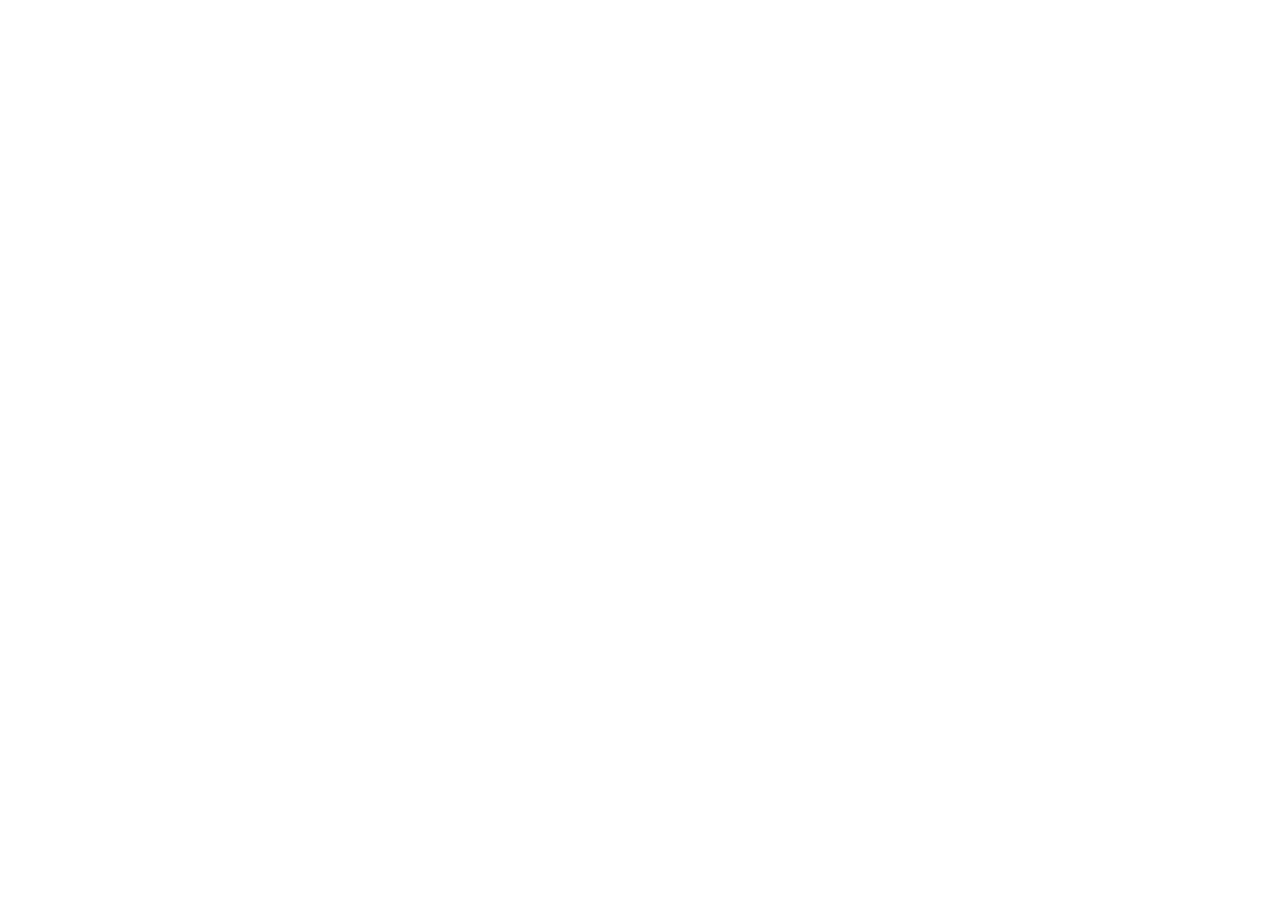
